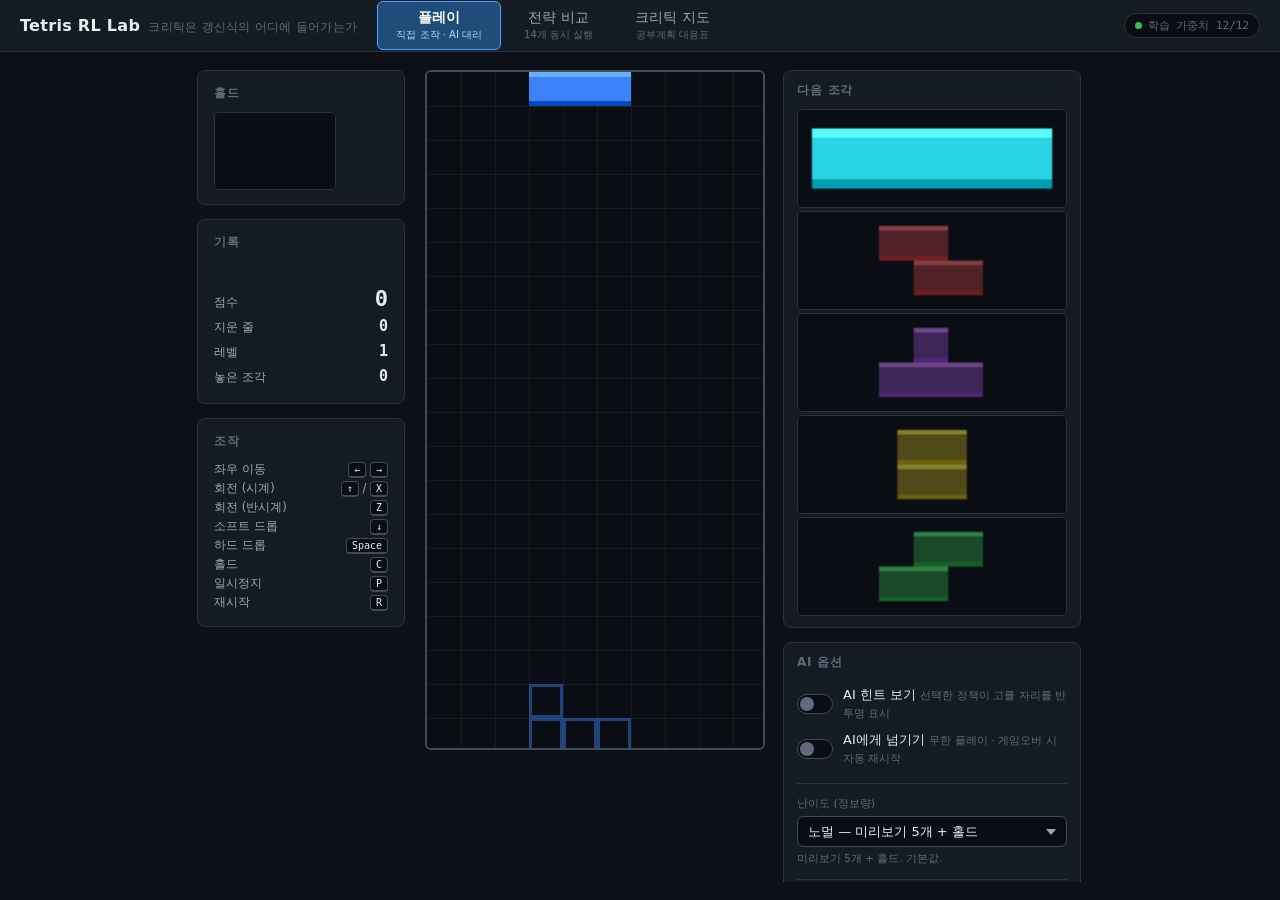
==== web/standalone.html @ 39167d0e "Tetris as an RL testbed: engine, 14 policies, browser arena, and the record The finding this repo ex" ====
<!DOCTYPE html>
<html lang="ko">
<head>
<meta charset="utf-8">
<title>테트리스 강화학습 실험대</title>
<!-- GENERATED by web/gen_standalone.py -- do not edit by hand.
     Single-file build: no fetch, no import, no CDN, no external font or image.
     Regenerate with:  python3 web/gen_standalone.py
     The ES modules in web/ remain the source of truth. -->
<style>
/* ============================================================
   Tetris RL Lab — stylesheet
   Dark theme. Target viewport 1920x1080, no page scroll.
   No external fonts, no CDN. System font stack only.
   ============================================================ */

:root {
  /* --- surfaces --- */
  --bg:          #0d1117;
  --bg-panel:    #151b23;
  --bg-panel-2:  #1c242e;
  --bg-inset:    #0a0e14;
  --border:      #2a3440;
  --border-hi:   #3d4c5c;

  /* --- text --- */
  --fg:          #e6edf3;
  --fg-dim:      #9aa8b8;
  --fg-faint:    #5d6b7c;

  /* --- accents --- */
  --accent:      #4da3ff;
  --accent-dim:  #1f4d7a;
  --good:        #3fb950;
  --warn:        #d29922;
  --bad:         #f85149;

  /* --- tetromino colors (standard convention) --- */
  --p-I: #2ad4e6;   /* cyan   */
  --p-O: #f2d024;   /* yellow */
  --p-T: #b45cf0;   /* purple */
  --p-S: #3fd15b;   /* green  */
  --p-Z: #f0524f;   /* red    */
  --p-J: #3b82f6;   /* blue   */
  --p-L: #f5921e;   /* orange */

  --mono: ui-monospace, "DejaVu Sans Mono", "Consolas", monospace;
  --sans: system-ui, -apple-system, "Segoe UI", "Noto Sans KR", sans-serif;
}

* { box-sizing: border-box; }

html, body {
  margin: 0;
  padding: 0;
  height: 100%;
  overflow: hidden;
  background: var(--bg);
  color: var(--fg);
  font-family: var(--sans);
  font-size: 14px;
  -webkit-font-smoothing: antialiased;
}

/* ============================================================
   App shell
   ============================================================ */

#app {
  display: flex;
  flex-direction: column;
  height: 100vh;
}

/* --- top bar --------------------------------------------- */

#topbar {
  display: flex;
  align-items: center;
  gap: 20px;
  padding: 0 20px;
  height: 52px;
  flex: 0 0 52px;
  background: var(--bg-panel);
  border-bottom: 1px solid var(--border);
}

#brand {
  font-weight: 700;
  font-size: 16px;
  letter-spacing: .3px;
  white-space: nowrap;
}
#brand .sub {
  font-weight: 400;
  font-size: 12px;
  color: var(--fg-faint);
  margin-left: 8px;
}

#tabs { display: flex; gap: 4px; }

.tab {
  appearance: none;
  border: 1px solid transparent;
  background: transparent;
  color: var(--fg-dim);
  font-family: inherit;
  font-size: 14px;
  padding: 7px 18px;
  border-radius: 6px;
  cursor: pointer;
  transition: background .12s, color .12s;
}
.tab:hover { background: var(--bg-panel-2); color: var(--fg); }
.tab.active {
  background: var(--accent-dim);
  border-color: var(--accent);
  color: #fff;
  font-weight: 600;
}
.tab .tab-hint {
  display: block;
  font-size: 10px;
  font-weight: 400;
  color: var(--fg-faint);
  margin-top: 1px;
}
.tab.active .tab-hint { color: #b9d7f5; }

#topbar-right {
  margin-left: auto;
  display: flex;
  align-items: center;
  gap: 14px;
  font-size: 12px;
  color: var(--fg-faint);
}

/* status pill for weight loading */
#weights-status {
  display: inline-flex;
  align-items: center;
  gap: 6px;
  padding: 4px 10px;
  border-radius: 20px;
  border: 1px solid var(--border);
  background: var(--bg-inset);
  font-family: var(--mono);
  font-size: 11px;
}
#weights-status .dot {
  width: 7px; height: 7px; border-radius: 50%;
  background: var(--fg-faint);
}
#weights-status.ok   .dot { background: var(--good); }
#weights-status.part .dot { background: var(--warn); }
#weights-status.none .dot { background: var(--bad); }

/* --- screens --------------------------------------------- */

#screens { flex: 1 1 auto; position: relative; overflow: hidden; }

.screen {
  position: absolute;
  inset: 0;
  display: none;
  overflow: hidden;
}
.screen.active { display: flex; }

/* ============================================================
   Generic building blocks
   ============================================================ */

.panel {
  background: var(--bg-panel);
  border: 1px solid var(--border);
  border-radius: 8px;
  padding: 14px 16px;
}

.panel h3 {
  margin: 0 0 10px;
  font-size: 12px;
  font-weight: 700;
  letter-spacing: .8px;
  text-transform: uppercase;
  color: var(--fg-faint);
}

.hr { height: 1px; background: var(--border); margin: 12px 0; }

/* stat rows */
.stat-row {
  display: flex;
  justify-content: space-between;
  align-items: baseline;
  padding: 3px 0;
}
.stat-row .k { color: var(--fg-dim); font-size: 12px; }
.stat-row .v { font-family: var(--mono); font-size: 15px; font-weight: 600; }
.stat-row .v.big { font-size: 22px; }

/* toggle switch */
.toggle {
  display: flex;
  align-items: center;
  gap: 10px;
  padding: 7px 0;
  cursor: pointer;
  user-select: none;
}
.toggle input { display: none; }
.toggle .track {
  flex: 0 0 auto;
  width: 36px; height: 20px;
  border-radius: 10px;
  background: var(--bg-inset);
  border: 1px solid var(--border-hi);
  position: relative;
  transition: background .15s, border-color .15s;
}
.toggle .track::after {
  content: "";
  position: absolute;
  top: 2px; left: 2px;
  width: 14px; height: 14px;
  border-radius: 50%;
  background: var(--fg-faint);
  transition: transform .15s, background .15s;
}
.toggle input:checked + .track {
  background: var(--accent-dim);
  border-color: var(--accent);
}
.toggle input:checked + .track::after {
  transform: translateX(16px);
  background: var(--accent);
}
.toggle .label { font-size: 13px; }
.toggle .desc { font-size: 11px; color: var(--fg-faint); margin-top: 1px; }

/* buttons */
.btn {
  appearance: none;
  font-family: inherit;
  font-size: 13px;
  padding: 7px 14px;
  border-radius: 6px;
  border: 1px solid var(--border-hi);
  background: var(--bg-panel-2);
  color: var(--fg);
  cursor: pointer;
  transition: background .12s, border-color .12s;
}
.btn:hover { background: var(--border); border-color: var(--fg-faint); }
.btn.primary {
  background: var(--accent-dim);
  border-color: var(--accent);
  color: #fff;
  font-weight: 600;
}
.btn.primary:hover { background: #2a6199; }
.btn:disabled { opacity: .4; cursor: not-allowed; }

/* select */
select.sel {
  appearance: none;
  font-family: inherit;
  font-size: 13px;
  padding: 7px 28px 7px 10px;
  width: 100%;
  border-radius: 6px;
  border: 1px solid var(--border-hi);
  background: var(--bg-inset) url("data:image/svg+xml;utf8,<svg xmlns='http://www.w3.org/2000/svg' width='10' height='6'><path d='M0 0l5 6 5-6z' fill='%239aa8b8'/></svg>") no-repeat right 10px center;
  color: var(--fg);
  cursor: pointer;
}

/* range slider */
input[type=range] {
  appearance: none;
  width: 100%;
  height: 4px;
  border-radius: 2px;
  background: var(--border);
  outline: none;
  cursor: pointer;
}
input[type=range]::-webkit-slider-thumb {
  appearance: none;
  width: 14px; height: 14px;
  border-radius: 50%;
  background: var(--accent);
  cursor: pointer;
}
input[type=range]::-moz-range-thumb {
  width: 14px; height: 14px;
  border: none;
  border-radius: 50%;
  background: var(--accent);
  cursor: pointer;
}

/* small monospace tag */
.tag {
  display: inline-block;
  font-family: var(--mono);
  font-size: 10px;
  padding: 2px 6px;
  border-radius: 4px;
  background: var(--bg-inset);
  border: 1px solid var(--border);
  color: var(--fg-dim);
}
.tag.good { color: var(--good); border-color: #1c4a26; }
.tag.warn { color: var(--warn); border-color: #4a3b12; }
.tag.bad  { color: var(--bad);  border-color: #5c2320; }

/* ============================================================
   ① PLAY screen
   ============================================================ */

#screen-play {
  gap: 18px;
  padding: 18px;
  justify-content: center;
  align-items: flex-start;
}

/* left column: hold + study note */
#play-left  { width: 210px; flex: 0 0 210px; display: flex; flex-direction: column; gap: 14px; }
/* center: the board */
#play-center{ flex: 0 0 auto; display: flex; flex-direction: column; align-items: center; gap: 10px; }
/* right column: next + controls */
#play-right { width: 300px; flex: 0 0 300px; display: flex; flex-direction: column; gap: 14px; }

#play-board-wrap {
  position: relative;
  border: 2px solid var(--border-hi);
  border-radius: 6px;
  background: var(--bg-inset);
  overflow: hidden;
}
#play-board { display: block; }

/* overlay for pause / game over */
#play-overlay {
  position: absolute;
  inset: 0;
  display: none;
  flex-direction: column;
  align-items: center;
  justify-content: center;
  gap: 8px;
  background: rgba(10, 14, 20, .82);
  backdrop-filter: blur(2px);
  text-align: center;
}
#play-overlay.show { display: flex; }
#play-overlay .big { font-size: 26px; font-weight: 700; }
#play-overlay .small { font-size: 13px; color: var(--fg-dim); }

/* AI driving banner */
#ai-banner {
  display: none;
  align-items: center;
  gap: 8px;
  padding: 6px 12px;
  border-radius: 6px;
  background: var(--accent-dim);
  border: 1px solid var(--accent);
  font-size: 12px;
  font-weight: 600;
}
#ai-banner.show { display: flex; }
#ai-banner .pulse {
  width: 7px; height: 7px; border-radius: 50%;
  background: #7fc4ff;
  animation: pulse 1.1s ease-in-out infinite;
}
@keyframes pulse { 0%,100%{opacity:.25} 50%{opacity:1} }

/* mini canvases for hold / next */
.mini-canvas {
  display: block;
  background: var(--bg-inset);
  border: 1px solid var(--border);
  border-radius: 5px;
}

#next-list { display: flex; flex-direction: column; gap: 5px; }

/* key help table */
#key-help { font-size: 12px; }
#key-help .row {
  display: flex;
  justify-content: space-between;
  padding: 3px 0;
  color: var(--fg-dim);
}
kbd {
  font-family: var(--mono);
  font-size: 11px;
  padding: 2px 6px;
  border-radius: 4px;
  background: var(--bg-inset);
  border: 1px solid var(--border-hi);
  border-bottom-width: 2px;
  color: var(--fg);
}

/* ============================================================
   ② ARENA screen
   ============================================================ */

#screen-arena { flex-direction: column; padding: 14px 18px; gap: 12px; }

#arena-controls {
  display: flex;
  align-items: center;
  gap: 18px;
  flex: 0 0 auto;
  padding: 10px 16px;
  background: var(--bg-panel);
  border: 1px solid var(--border);
  border-radius: 8px;
}
#arena-controls .grp {
  display: flex;
  align-items: center;
  gap: 9px;
}
#arena-controls .grp .glabel {
  font-size: 11px;
  color: var(--fg-faint);
  text-transform: uppercase;
  letter-spacing: .5px;
  white-space: nowrap;
}
#arena-speed { width: 190px; }
#arena-speed-val {
  font-family: var(--mono);
  font-size: 12px;
  min-width: 82px;
  color: var(--accent);
}

#arena-body { flex: 1 1 auto; display: flex; gap: 14px; min-height: 0; }

#arena-grid {
  flex: 1 1 auto;
  display: grid;
  grid-template-columns: repeat(4, 1fr);
  grid-template-rows: repeat(2, 1fr);
  gap: 10px;
  min-height: 0;
}

.arena-cell {
  background: var(--bg-panel);
  border: 1px solid var(--border);
  border-radius: 8px;
  padding: 8px;
  display: flex;
  flex-direction: column;
  gap: 6px;
  min-height: 0;
  overflow: hidden;
  transition: border-color .15s;
}
.arena-cell.leader { border-color: var(--accent); }
.arena-cell.dead   { opacity: .55; }

.arena-cell .head {
  display: flex;
  align-items: baseline;
  gap: 6px;
  flex: 0 0 auto;
}
.arena-cell .head .nm {
  font-size: 12px;
  font-weight: 700;
  white-space: nowrap;
  overflow: hidden;
  text-overflow: ellipsis;
}
.arena-cell .head .critic {
  font-size: 10px;
  color: var(--fg-faint);
  margin-left: auto;
  white-space: nowrap;
}

.arena-cell .canvas-wrap {
  flex: 1 1 auto;
  display: flex;
  justify-content: center;
  align-items: center;
  min-height: 0;
}
.arena-cell canvas {
  background: var(--bg-inset);
  border: 1px solid var(--border);
  border-radius: 4px;
  max-height: 100%;
}

.arena-cell .foot {
  flex: 0 0 auto;
  display: flex;
  justify-content: space-between;
  font-family: var(--mono);
  font-size: 11px;
  color: var(--fg-dim);
}
.arena-cell .foot b { color: var(--fg); font-weight: 700; }

/* leaderboard */
#arena-board {
  width: 268px;
  flex: 0 0 268px;
  display: flex;
  flex-direction: column;
  overflow: hidden;
}
#lb-list { display: flex; flex-direction: column; gap: 3px; overflow-y: auto; }
.lb-row {
  display: flex;
  align-items: center;
  gap: 8px;
  padding: 6px 8px;
  border-radius: 5px;
  background: var(--bg-inset);
  font-size: 12px;
}
.lb-row .rk {
  font-family: var(--mono);
  font-size: 11px;
  color: var(--fg-faint);
  width: 16px;
}
.lb-row .sw { width: 8px; height: 8px; border-radius: 2px; flex: 0 0 auto; }
.lb-row .nm { flex: 1 1 auto; overflow: hidden; text-overflow: ellipsis; white-space: nowrap; }
.lb-row .sc { font-family: var(--mono); font-weight: 700; }
.lb-row.top { background: var(--accent-dim); }

/* ============================================================
   ③ LEARN screen
   ============================================================ */

#screen-learn { padding: 18px 24px; gap: 22px; overflow: hidden; }

#learn-axis {
  width: 430px;
  flex: 0 0 430px;
  display: flex;
  flex-direction: column;
  gap: 0;
  overflow-y: auto;
}

#learn-axis h2 {
  margin: 0 0 4px;
  font-size: 17px;
}
#learn-axis .axis-sub {
  font-size: 12px;
  color: var(--fg-dim);
  margin-bottom: 14px;
  line-height: 1.5;
}

.axis-item {
  display: flex;
  gap: 12px;
  padding: 10px 12px;
  border-radius: 7px;
  border: 1px solid transparent;
  cursor: pointer;
  transition: background .12s, border-color .12s;
}
.axis-item:hover { background: var(--bg-panel); }
.axis-item.selected {
  background: var(--bg-panel);
  border-color: var(--accent);
}
.axis-item.excluded {
  cursor: default;
  opacity: .42;
}
.axis-item.excluded:hover { background: transparent; }

.axis-item .num {
  flex: 0 0 26px;
  height: 26px;
  border-radius: 50%;
  display: flex;
  align-items: center;
  justify-content: center;
  font-family: var(--mono);
  font-size: 12px;
  font-weight: 700;
  background: var(--bg-panel-2);
  border: 1px solid var(--border-hi);
  color: var(--fg-dim);
}
.axis-item.selected .num {
  background: var(--accent-dim);
  border-color: var(--accent);
  color: #fff;
}
.axis-item .body { flex: 1 1 auto; min-width: 0; }
.axis-item .nm { font-size: 14px; font-weight: 600; }
.axis-item .role { font-size: 11.5px; color: var(--fg-dim); margin-top: 2px; line-height: 1.45; }
.axis-item .why-out {
  font-size: 11.5px;
  color: var(--bad);
  margin-top: 3px;
  line-height: 1.45;
}

/* the vertical connector line between axis items */
.axis-line {
  width: 2px;
  height: 8px;
  background: var(--border);
  margin-left: 24px;
}

#learn-detail {
  flex: 1 1 auto;
  display: flex;
  flex-direction: column;
  gap: 14px;
  overflow-y: auto;
  min-width: 0;
}

#learn-detail h2 { margin: 0; font-size: 21px; }
#learn-detail .lead { font-size: 13.5px; color: var(--fg-dim); line-height: 1.65; }

.formula {
  font-family: var(--mono);
  font-size: 15px;
  line-height: 1.9;
  padding: 14px 16px;
  background: var(--bg-inset);
  border: 1px solid var(--border);
  border-left: 3px solid var(--accent);
  border-radius: 6px;
  overflow-x: auto;
  white-space: pre;
}

#learn-detail .prose { font-size: 13.5px; line-height: 1.75; color: var(--fg); }
#learn-detail .prose p { margin: 0 0 9px; }

#learn-solo {
  display: flex;
  align-items: center;
  gap: 12px;
  padding: 12px 16px;
  background: var(--bg-panel);
  border: 1px solid var(--border);
  border-radius: 8px;
}
#learn-solo .txt { flex: 1 1 auto; font-size: 12.5px; color: var(--fg-dim); }

/* honest reporting of eval results */
.eval-box {
  font-size: 12.5px;
  padding: 10px 14px;
  border-radius: 6px;
  background: var(--bg-inset);
  border: 1px solid var(--border);
}
.eval-box .hd {
  font-size: 11px;
  text-transform: uppercase;
  letter-spacing: .6px;
  color: var(--fg-faint);
  margin-bottom: 5px;
}

/* ============================================================
   Utility
   ============================================================ */
.muted { color: var(--fg-faint); }
.nowrap { white-space: nowrap; }
.grow { flex: 1 1 auto; }
.scroll-y { overflow-y: auto; }

::-webkit-scrollbar { width: 9px; height: 9px; }
::-webkit-scrollbar-track { background: transparent; }
::-webkit-scrollbar-thumb { background: var(--border); border-radius: 5px; }
::-webkit-scrollbar-thumb:hover { background: var(--border-hi); }

/* ============================================================
   Additions: untrained panels, detail head, sparkline, flags
   ============================================================ */

/* a strategy with no weight file is shown but never run */
.arena-cell.untrained { opacity: .72; }
.arena-cell .canvas-wrap { position: relative; }
.untrained-veil {
  position: absolute;
  inset: 0;
  display: flex;
  align-items: center;
  justify-content: center;
  background: rgba(10, 14, 20, .74);
  border-radius: 4px;
  pointer-events: none;
}
.untrained-veil span {
  font-size: 11px;
  font-weight: 700;
  letter-spacing: .5px;
  color: var(--warn);
  border: 1px solid #4a3b12;
  background: var(--bg-inset);
  padding: 3px 9px;
  border-radius: 20px;
  white-space: nowrap;
}

.lb-row.off { opacity: .5; }
.lb-row.off .sc { font-size: 10px; color: var(--warn); font-weight: 400; }

/* LEARN detail */
.detail-head { display: flex; align-items: center; gap: 10px; }
.detail-head h2 { margin: 0; }

.flag-row { display: flex; gap: 6px; }

.spark-cap {
  font-family: var(--mono);
  font-size: 10.5px;
  color: var(--fg-faint);
  margin-top: 3px;
}

#learn-detail .panel svg {
  display: block;
  background: var(--bg-inset);
  border: 1px solid var(--border);
  border-radius: 5px;
}


/* leaderboard metric tabs */
#lb-metric-tabs { display: flex; gap: 3px; margin-bottom: 8px; }
#lb-metric-tabs .mt {
  flex: 1 1 auto;
  appearance: none;
  font-family: inherit;
  font-size: 10.5px;
  padding: 5px 4px;
  border-radius: 5px;
  border: 1px solid var(--border);
  background: var(--bg-inset);
  color: var(--fg-dim);
  cursor: pointer;
  white-space: nowrap;
}
#lb-metric-tabs .mt:hover { color: var(--fg); border-color: var(--border-hi); }
#lb-metric-tabs .mt.active {
  background: var(--accent-dim);
  border-color: var(--accent);
  color: #fff;
  font-weight: 600;
}

.lb-note {
  font-size: 10.5px;
  line-height: 1.5;
  color: var(--fg-faint);
  padding: 6px 4px 0;
}
.lb-row .rk { min-width: 16px; }

/* B2B / combo tags on PLAY */
#combo-row { display: flex; gap: 5px; min-height: 18px; margin-bottom: 4px; }

/* eval comparison table on LEARN */
.eval-table { width: 100%; border-collapse: collapse; font-size: 12px; }
.eval-table th, .eval-table td { padding: 5px 7px; text-align: right; border-bottom: 1px solid var(--border); }
.eval-table th:first-child, .eval-table td:first-child { text-align: left; }
.eval-table th { color: var(--fg-faint); font-weight: 600; font-size: 10.5px; text-transform: uppercase; }
.eval-table tr.here { background: var(--accent-dim); }
.eval-table tr.survivor td { color: var(--good); }
.eval-table .bar { display: inline-block; height: 7px; border-radius: 2px; background: var(--accent); vertical-align: middle; }

/* ============================================================
   LEARN detail is a flex column, so its children shrink by
   default and a multi-line formula collapses to one line height
   with the glyphs clipped top and bottom. Every child must keep
   its natural height and let the COLUMN scroll instead.
   ============================================================ */
#learn-detail > * { flex: 0 0 auto; }

.formula {
  /* height follows the content; no vertical scrollbar inside the
     box, since a clipped formula is unreadable either way */
  overflow-y: visible;
  overflow-x: auto;
  min-height: 0;
  padding: 16px 18px;
  line-height: 2.0;
}

/* rl's original wording, shown verbatim beneath the Korean text
   while a Korean version is pending. Labelled so it is obviously
   a quotation, not UI copy. */
.critic-original {
  margin-top: 10px;
  padding: 9px 12px;
  border-left: 2px solid var(--border-hi);
  background: var(--bg-inset);
  border-radius: 4px;
  font-size: 12px;
  line-height: 1.6;
  color: var(--fg-dim);
}
.critic-original .src {
  display: block;
  font-size: 10px;
  text-transform: uppercase;
  letter-spacing: .5px;
  color: var(--fg-faint);
  margin-bottom: 3px;
}

/* the arena's run control should read at a glance */
#ar-toggle { min-width: 96px; font-size: 14px; padding: 9px 18px; }
#ar-toggle.primary { box-shadow: 0 0 0 3px rgba(77,163,255,.15); }

.lb-row .rk sup.tie { color: var(--accent); font-weight: 700; margin-left: 1px; }

/* ============================================================
   PLAY column fit at 1920x1080.
   The right column overran the fold by ~313px and pushed the key
   help entirely offscreen, while the left column sat half empty.
   The key help now lives on the left; both columns also scroll
   internally so a shorter viewport degrades instead of clipping.
   ============================================================ */
#play-left, #play-right { overflow-y: auto; max-height: 100%; }
#play-left  { padding-right: 2px; }
#play-right { padding-right: 2px; }

/* compact key help now that it shares the left column */
#key-help .row { padding: 2px 0; font-size: 11.5px; }
#key-help kbd { font-size: 10px; padding: 1px 5px; }

/* trim the right column so the AI panel clears the fold at 1080 */
#next-list { gap: 3px; }
#play-right .panel { padding: 11px 13px; }
#play-right .toggle { padding: 5px 0; }

.eval-warn {
  font-size: 11.5px;
  line-height: 1.6;
  color: var(--warn);
  background: var(--bg-inset);
  border: 1px solid #4a3b12;
  border-radius: 5px;
  padding: 8px 11px;
  margin-bottom: 9px;
}
.eval-table .heavy { color: var(--warn); font-size: 10px; font-family: var(--mono); }

/* an observation that contradicts the general claim above it —
   deliberately styled as a caution, not a footnote */
.obs-caveat {
  font-size: 12.5px;
  line-height: 1.75;
  padding: 12px 14px;
  border-radius: 6px;
  background: var(--bg-inset);
  border: 1px solid #4a3b12;
  border-left: 3px solid var(--warn);
  color: var(--fg);
}
.obs-caveat code {
  font-family: var(--mono);
  font-size: 11.5px;
  background: rgba(0,0,0,.35);
  padding: 1px 5px;
  border-radius: 3px;
}

</style>
</head>
<body>

<div id="app">

  <!-- ================= TOP BAR ================= -->
  <div id="topbar">
    <div id="brand">Tetris RL Lab<span class="sub">크리틱은 갱신식의 어디에 들어가는가</span></div>

    <div id="tabs">
      <button class="tab active" data-screen="play">플레이<span class="tab-hint">직접 조작 · AI 대리</span></button>
      <button class="tab" data-screen="arena">전략 비교<span class="tab-hint">8개 동시 실행</span></button>
      <button class="tab" data-screen="learn">크리틱 지도<span class="tab-hint">공부계획 대응표</span></button>
    </div>

    <div id="topbar-right">
      <span id="weights-status" class="none"><span class="dot"></span><span class="txt">가중치 확인 중</span></span>
      <span id="load-warning" class="tag warn" style="display:none"></span>
    </div>
  </div>

  <!-- ================= SCREENS ================= -->
  <div id="screens">

    <!-- ---------- ① PLAY ---------- -->
    <div class="screen active" id="screen-play">

      <div id="play-left">
        <div class="panel" id="hold-panel">
          <h3>홀드</h3>
          <canvas id="hold-canvas" class="mini-canvas" width="120" height="76"></canvas>
        </div>

        <div class="panel">
          <h3>기록</h3>
          <div id="combo-row"><span id="b2b-tag" class="tag good" style="display:none">B2B</span><span id="combo-tag" class="tag warn" style="display:none"></span></div>
          <div class="stat-row"><span class="k">점수</span><span class="v big" id="st-score">0</span></div>
          <div class="stat-row"><span class="k">지운 줄</span><span class="v" id="st-lines">0</span></div>
          <div class="stat-row"><span class="k">레벨</span><span class="v" id="st-level">1</span></div>
          <div class="stat-row"><span class="k">놓은 조각</span><span class="v" id="st-pieces">0</span></div>
        </div>

        <div class="panel" id="ai-stats-panel" style="display:none">
          <h3>AI 누적 통계</h3>
          <div class="stat-row"><span class="k">게임 수</span><span class="v" id="ai-games">0</span></div>
          <div class="stat-row"><span class="k">최고 줄 수</span><span class="v" id="ai-best">0</span></div>
          <div class="stat-row"><span class="k">평균 줄 수</span><span class="v" id="ai-mean">0</span></div>
          <div class="stat-row"><span class="k">초당 조각</span><span class="v" id="ai-pps">0</span></div>
        </div>

        <div class="panel" id="key-help">
          <h3>조작</h3>
          <div class="row"><span>좌우 이동</span><span><kbd>←</kbd> <kbd>→</kbd></span></div>
          <div class="row"><span>회전 (시계)</span><span><kbd>↑</kbd> / <kbd>X</kbd></span></div>
          <div class="row"><span>회전 (반시계)</span><span><kbd>Z</kbd></span></div>
          <div class="row"><span>소프트 드롭</span><span><kbd>↓</kbd></span></div>
          <div class="row"><span>하드 드롭</span><span><kbd>Space</kbd></span></div>
          <div class="row"><span>홀드</span><span><kbd>C</kbd></span></div>
          <div class="row"><span>일시정지</span><span><kbd>P</kbd></span></div>
          <div class="row"><span>재시작</span><span><kbd>R</kbd></span></div>
        </div>
      </div>

      <div id="play-center">
        <div id="ai-banner"><span class="pulse"></span><span id="ai-banner-txt">AI 자동 플레이 중</span></div>
        <div id="difficulty-badge" class="tag warn" style="display:none"></div>
        <div id="play-board-wrap">
          <canvas id="play-board" width="320" height="640"></canvas>
          <div id="play-overlay">
            <div class="big" id="ov-title">일시정지</div>
            <div class="small" id="ov-sub">P 키로 계속</div>
          </div>
        </div>
      </div>

      <div id="play-right">
        <div class="panel">
          <h3>다음 조각</h3>
          <div id="next-list"></div>
          <div id="next-empty" style="display:none;font-size:11px;color:var(--warn);padding:10px 2px;line-height:1.5">미리보기 없음 — 익스트림 모드<br><span class="muted">1수 탐색은 이 모드에서 0수 탐색이 된다.</span></div>
        </div>

        <div class="panel">
          <h3>AI 옵션</h3>

          <label class="toggle">
            <input type="checkbox" id="opt-hint"><span class="track"></span>
            <span><span class="label">AI 힌트 보기</span>
              <span class="desc">선택한 정책이 고를 자리를 반투명 표시</span></span>
          </label>

          <label class="toggle">
            <input type="checkbox" id="opt-autoplay"><span class="track"></span>
            <span><span class="label">AI에게 넘기기</span>
              <span class="desc">무한 플레이 · 게임오버 시 자동 재시작</span></span>
          </label>

          <div class="hr"></div>
          <div style="font-size:11px;color:var(--fg-faint);margin-bottom:5px">난이도 (정보량)</div>
          <select class="sel" id="opt-difficulty"></select>
          <div id="difficulty-note" style="font-size:10.5px;color:var(--fg-faint);margin-top:4px;line-height:1.5"></div>

          <div class="hr"></div>
          <div style="font-size:11px;color:var(--fg-faint);margin-bottom:5px">에이전트</div>
          <select class="sel" id="opt-agent"></select>

          <div style="margin-top:12px">
            <div style="display:flex;justify-content:space-between;font-size:11px;color:var(--fg-faint)">
              <span>AI 속도</span><span id="ai-speed-val">보통</span>
            </div>
            <input type="range" id="ai-speed" min="0" max="4" step="1" value="2">
          </div>
        </div>

      </div>
    </div>

    <!-- ---------- ② ARENA ---------- -->
    <div class="screen" id="screen-arena">

      <div id="arena-controls">
        <div class="grp">
          <button class="btn primary" id="ar-toggle">시작</button>
          <button class="btn" id="ar-reset">초기화</button>
        </div>

        <div class="grp">
          <span class="glabel">실험</span>
          <select class="sel" id="ar-experiment" style="width:190px">
            <option value="all8">8전략 비교</option>
            <option value="difficulty">난이도 3단계 비교</option>
          </select>
          <select class="sel" id="ar-diff-strat" style="width:170px;display:none"></select>
        </div>

        <div class="grp grow">
          <span class="glabel">속도</span>
          <input type="range" id="arena-speed" min="0" max="5" step="1" value="2">
          <span id="arena-speed-val">보통</span>
        </div>

        <div class="grp">
          <label class="toggle" style="padding:0">
            <input type="checkbox" id="ar-same-seed" checked><span class="track"></span>
            <span class="label">전 패널 동일 시드</span>
          </label>
        </div>

        <div class="grp">
          <span class="glabel">시드</span>
          <input type="number" id="ar-seed" value="12345"
                 style="width:92px;padding:6px 8px;border-radius:6px;border:1px solid var(--border-hi);background:var(--bg-inset);color:var(--fg);font-family:var(--mono);font-size:12px">
        </div>

        <div class="grp">
          <label class="toggle" style="padding:0">
            <input type="checkbox" id="ar-autorestart" checked><span class="track"></span>
            <span class="label">게임오버 시 재시작</span>
          </label>
        </div>

        <div class="grp">
          <label class="toggle" style="padding:0" title="정책 기반(REINFORCE·기준선·A2C)은 argmax 로 평가된 값이 rl 보고 수치다. 끄면 softmax 로 샘플링한다.">
            <input type="checkbox" id="ar-greedy" checked><span class="track"></span>
            <span class="label">정책은 탐욕 선택</span>
          </label>
        </div>
      </div>

      <div id="arena-body">
        <div id="arena-grid"></div>

        <div class="panel" id="arena-board">
          <h3>리더보드</h3>
          <div id="lb-metric-tabs">
            <button class="mt active" data-metric="lines">지운 줄</button>
            <button class="mt" data-metric="score">점수/조각</button>
            <button class="mt" data-metric="tetris">테트리스 비율</button>
          </div>
          <div id="lb-list"></div>
          <div class="hr"></div>
          <div class="stat-row"><span class="k">총 경과</span><span class="v" id="ar-elapsed">0.0초</span></div>
          <div class="stat-row"><span class="k">총 조각</span><span class="v" id="ar-total-pieces">0</span></div>
          <div class="stat-row"><span class="k">렌더 FPS</span><span class="v" id="ar-fps">0</span></div>
          <div class="hr"></div>
          <div style="font-size:11px;line-height:1.6;color:var(--fg-faint)">
            동일 시드를 켜면 8개 패널이 <b>같은 조각 순서</b>를 받는다.
            성적 차이는 오직 정책의 선택 차이에서 나온다.
            <br><br>
            줄 수로는 델라체리·CEM·1수 탐색이 갈리지 않는다 (셋 다 안 죽는다).
            <b>점수/조각</b>과 <b>테트리스 비율</b>이 그 셋을 가르는 축이다.
          </div>
        </div>
      </div>
    </div>

    <!-- ---------- ③ LEARN ---------- -->
    <div class="screen" id="screen-learn">
      <div id="learn-axis">
        <h2>크리틱이 갱신식의 어디에 들어가는가</h2>
        <div class="axis-sub">
          아래 세로축은 <b>RL 공부계획</b>의 진행 순서다. 위에서 아래로 갈수록 크리틱이 갱신식에 더 깊이 들어간다.
          항목을 누르면 그 전략의 갱신식과 크리틱의 역할이 오른쪽에 나오고, 전략 비교 화면에서 단독으로 실행할 수 있다.
        </div>
        <div id="axis-list"></div>
      </div>

      <div id="learn-detail"></div>
    </div>

  </div><!-- /#screens -->
</div><!-- /#app -->

<!-- ES modules: the app is served over HTTP (see PROJECT.md "배포 방식"),
     so import/export is fine and no global-namespace workaround is needed.
     ui.js pulls in engine.js, policies.js and arena.js. -->

<script>
// Generated by rl/artifacts.py -- do not edit.
// Lets index.html run from file:// where fetch() is blocked by CORS.
window.TETRIS_WEIGHTS = {"cem_linear": {"name": "cem_linear", "kind": "linear", "features": ["landing_height", "eroded_piece_cells", "row_transitions", "column_transitions", "holes", "cumulative_wells", "aggregate_height", "bumpiness"], "weights": [-0.33640502806921185, -0.3639994228772844, -0.15623128580926599, -0.8099568826594415, -0.0646780821933724, -0.1806927790300344, -0.13283543019676275, -0.1393532366914061], "meta": {"trained_at": "2026-08-07T09:49:22+00:00", "algorithm": "cross-entropy method (no critic, no gradient)", "episodes": 45, "history": [{"generation": 0, "piece_cap": 200, "seeds": [80436, 26697, 54393, 22731, 12076, 23738, 44991, 68169], "mean_lines_over_candidates": 8.703125, "elite_mean_lines": 52.5625, "best_candidate_lines": 77.375, "sigma_norm": 3.2759225171454194, "elapsed_s": 0.9}, {"generation": 1, "piece_cap": 200, "seeds": [6597, 19433, 24523, 62722, 57297, 91273, 71613, 8577], "mean_lines_over_candidates": 9.587890625, "elite_mean_lines": 52.2, "best_candidate_lines": 78.0, "sigma_norm": 2.5981563756352557, "elapsed_s": 1.8}, {"generation": 2, "piece_cap": 200, "seeds": [89941, 13906, 61753, 90598, 23699, 5435, 52059, 80865], "mean_lines_over_candidates": 10.31640625, "elite_mean_lines": 56.4, "best_candidate_lines": 77.625, "sigma_norm": 2.7136622775122494, "elapsed_s": 2.8}, {"generation": 3, "piece_cap": 200, "seeds": [8077, 42986, 39462, 61779, 28430, 61992, 5842, 14785], "mean_lines_over_candidates": 16.158203125, "elite_mean_lines": 68.675, "best_candidate_lines": 76.625, "sigma_norm": 2.427101356099204, "elapsed_s": 3.8}, {"generation": 4, "piece_cap": 200, "seeds": [47648, 28310, 52629, 18101, 65523, 36982, 15613, 97170], "mean_lines_over_candidates": 12.4765625, "elite_mean_lines": 58.925, "best_candidate_lines": 76.875, "sigma_norm": 3.2011352409215843, "elapsed_s": 4.8}, {"generation": 5, "piece_cap": 200, "seeds": [66185, 61690, 26254, 47890, 71343, 59997, 63115, 66686], "mean_lines_over_candidates": 15.951171875, "elite_mean_lines": 72.275, "best_candidate_lines": 77.75, "sigma_norm": 2.7096756993443476, "elapsed_s": 5.8}, {"generation": 6, "piece_cap": 200, "seeds": [56092, 10371, 62007, 24661, 24529, 52289, 368, 15643], "mean_lines_over_candidates": 16.759765625, "elite_mean_lines": 73.6625, "best_candidate_lines": 77.625, "sigma_norm": 2.857124045940623, "elapsed_s": 6.8}, {"generation": 7, "piece_cap": 200, "seeds": [98964, 16984, 26463, 99729, 84348, 78909, 91338, 16592], "mean_lines_over_candidates": 15.9453125, "elite_mean_lines": 72.6, "best_candidate_lines": 77.625, "sigma_norm": 2.855661743694819, "elapsed_s": 7.9}, {"generation": 8, "piece_cap": 200, "seeds": [40922, 1327, 37323, 2870, 74048, 10746, 85681, 66620], "mean_lines_over_candidates": 14.416015625, "elite_mean_lines": 65.175, "best_candidate_lines": 77.125, "sigma_norm": 2.5082324255528823, "elapsed_s": 8.9}, {"generation": 9, "piece_cap": 200, "seeds": [79675, 37330, 89799, 58511, 92891, 54829, 40545, 83404], "mean_lines_over_candidates": 14.982421875, "elite_mean_lines": 68.1375, "best_candidate_lines": 78.25, "sigma_norm": 2.6955133976235706, "elapsed_s": 10.0}, {"generation": 10, "piece_cap": 200, "seeds": [45719, 69552, 62392, 64911, 5397, 54464, 87572, 35614], "mean_lines_over_candidates": 17.76953125, "elite_mean_lines": 74.6375, "best_candidate_lines": 77.75, "sigma_norm": 2.4462392906525494, "elapsed_s": 10.9}, {"generation": 11, "piece_cap": 500, "seeds": [364, 4203, 30849, 7657, 23529, 44015, 26258, 78803], "mean_lines_over_candidates": 33.5078125, "elite_mean_lines": 155.5625, "best_candidate_lines": 198.5, "sigma_norm": 2.343672043947132, "elapsed_s": 13.1}, {"generation": 12, "piece_cap": 500, "seeds": [57374, 24212, 59430, 4780, 82582, 34961, 31958, 46045], "mean_lines_over_candidates": 37.974609375, "elite_mean_lines": 163.0375, "best_candidate_lines": 196.25, "sigma_norm": 2.4692247303184884, "elapsed_s": 15.5}, {"generation": 13, "piece_cap": 500, "seeds": [53567, 10731, 41418, 51403, 21039, 42373, 42040, 239], "mean_lines_over_candidates": 43.365234375, "elite_mean_lines": 176.7, "best_candidate_lines": 197.25, "sigma_norm": 2.549780417445407, "elapsed_s": 17.5}, {"generation": 14, "piece_cap": 500, "seeds": [80675, 57031, 24469, 20798, 7829, 96440, 90488, 17832], "mean_lines_over_candidates": 33.142578125, "elite_mean_lines": 167.6, "best_candidate_lines": 197.875, "sigma_norm": 2.5198149882657224, "elapsed_s": 19.8}, {"generation": 15, "piece_cap": 500, "seeds": [52193, 46392, 54686, 26722, 59318, 23330, 94134, 90508], "mean_lines_over_candidates": 45.345703125, "elite_mean_lines": 189.3625, "best_candidate_lines": 197.0, "sigma_norm": 2.392246455925748, "elapsed_s": 22.1}, {"generation": 16, "piece_cap": 500, "seeds": [37158, 929, 39407, 40313, 62479, 3088, 79974, 46593], "mean_lines_over_candidates": 35.82421875, "elite_mean_lines": 177.75, "best_candidate_lines": 198.0, "sigma_norm": 2.690046243540204, "elapsed_s": 24.3}, {"generation": 17, "piece_cap": 500, "seeds": [95701, 36821, 59749, 97184, 50359, 94958, 46320, 1512], "mean_lines_over_candidates": 20.4453125, "elite_mean_lines": 114.875, "best_candidate_lines": 197.875, "sigma_norm": 2.3016060907140354, "elapsed_s": 26.3}, {"generation": 18, "piece_cap": 500, "seeds": [66993, 94350, 36277, 43885, 32623, 77563, 42715, 84215], "mean_lines_over_candidates": 29.517578125, "elite_mean_lines": 152.125, "best_candidate_lines": 197.0, "sigma_norm": 2.4377447864005144, "elapsed_s": 28.3}, {"generation": 19, "piece_cap": 500, "seeds": [57892, 1742, 49890, 9561, 73474, 76631, 50708, 43447], "mean_lines_over_candidates": 29.86328125, "elite_mean_lines": 152.45, "best_candidate_lines": 197.0, "sigma_norm": 2.414518183334386, "elapsed_s": 30.3}, {"generation": 20, "piece_cap": 500, "seeds": [78203, 30025, 42656, 59952, 23241, 53293, 51783, 91052], "mean_lines_over_candidates": 24.060546875, "elite_mean_lines": 131.5375, "best_candidate_lines": 197.75, "sigma_norm": 2.3172728741217807, "elapsed_s": 32.6}, {"generation": 21, "piece_cap": 500, "seeds": [81809, 37554, 26592, 90585, 31144, 49989, 70389, 50425], "mean_lines_over_candidates": 43.9921875, "elite_mean_lines": 187.6, "best_candidate_lines": 197.875, "sigma_norm": 2.4534297770365696, "elapsed_s": 34.8}, {"generation": 22, "piece_cap": 1500, "seeds": [24538, 10329, 26520, 80649, 11049, 64281, 72424, 70066], "mean_lines_over_candidates": 61.12890625, "elite_mean_lines": 366.6, "best_candidate_lines": 597.0, "sigma_norm": 1.867923385008553, "elapsed_s": 39.9}, {"generation": 23, "piece_cap": 1500, "seeds": [33669, 8061, 36804, 97338, 42803, 77699, 79003, 29279], "mean_lines_over_candidates": 132.595703125, "elite_mean_lines": 570.4625, "best_candidate_lines": 597.625, "sigma_norm": 2.248237189029028, "elapsed_s": 45.7}, {"generation": 24, "piece_cap": 1500, "seeds": [78983, 82253, 78519, 55853, 86590, 67028, 55294, 94721], "mean_lines_over_candidates": 49.45703125, "elite_mean_lines": 297.5625, "best_candidate_lines": 596.75, "sigma_norm": 2.221638191477068, "elapsed_s": 50.4}, {"generation": 25, "piece_cap": 1500, "seeds": [76514, 63275, 58787, 89731, 24502, 35704, 68714, 34120], "mean_lines_over_candidates": 83.306640625, "elite_mean_lines": 437.6625, "best_candidate_lines": 596.875, "sigma_norm": 2.3702178449839404, "elapsed_s": 55.9}, {"generation": 26, "piece_cap": 1500, "seeds": [13496, 41237, 92674, 66700, 50640, 46704, 29474, 17641], "mean_lines_over_candidates": 47.12890625, "elite_mean_lines": 281.5, "best_candidate_lines": 597.375, "sigma_norm": 2.605726107466368, "elapsed_s": 61.0}, {"generation": 27, "piece_cap": 1500, "seeds": [32229, 14790, 93895, 49493, 53102, 34073, 52466, 41095], "mean_lines_over_candidates": 62.349609375, "elite_mean_lines": 377.2875, "best_candidate_lines": 598.125, "sigma_norm": 2.140897312914087, "elapsed_s": 66.1}, {"generation": 28, "piece_cap": 1500, "seeds": [38902, 69399, 32561, 25082, 50973, 77590, 37235, 78590], "mean_lines_over_candidates": 71.720703125, "elite_mean_lines": 389.15, "best_candidate_lines": 597.375, "sigma_norm": 1.8377091101086813, "elapsed_s": 71.8}, {"generation": 29, "piece_cap": 1500, "seeds": [72215, 28034, 82770, 66370, 51889, 43132, 52423, 93673], "mean_lines_over_candidates": 88.34765625, "elite_mean_lines": 487.2875, "best_candidate_lines": 597.25, "sigma_norm": 2.1730862634862764, "elapsed_s": 76.4}, {"generation": 30, "piece_cap": 1500, "seeds": [45069, 9427, 47758, 29968, 13191, 10969, 5987, 39340], "mean_lines_over_candidates": 134.35546875, "elite_mean_lines": 577.775, "best_candidate_lines": 597.75, "sigma_norm": 1.8068495069736994, "elapsed_s": 82.2}, {"generation": 31, "piece_cap": 1500, "seeds": [95571, 35046, 60659, 94586, 82214, 60174, 65861, 24459], "mean_lines_over_candidates": 85.8984375, "elite_mean_lines": 433.075, "best_candidate_lines": 597.5, "sigma_norm": 2.0747873156505303, "elapsed_s": 87.8}, {"generation": 32, "piece_cap": 1500, "seeds": [41849, 74322, 43305, 82573, 61093, 4809, 52021, 22435], "mean_lines_over_candidates": 66.095703125, "elite_mean_lines": 377.1125, "best_candidate_lines": 597.5, "sigma_norm": 1.931854621011954, "elapsed_s": 92.2}, {"generation": 33, "piece_cap": 5000, "seeds": [44756, 94860, 74809, 69302, 89220, 1701, 45173, 71160], "mean_lines_over_candidates": 156.89453125, "elite_mean_lines": 980.7375, "best_candidate_lines": 1923.625, "sigma_norm": 2.070652438038257, "elapsed_s": 104.4}, {"generation": 34, "piece_cap": 5000, "seeds": [56184, 3922, 17855, 29699, 94919, 43046, 60577, 84775], "mean_lines_over_candidates": 105.419921875, "elite_mean_lines": 614.9375, "best_candidate_lines": 1922.0, "sigma_norm": 2.0358599943881788, "elapsed_s": 116.5}, {"generation": 35, "piece_cap": 5000, "seeds": [56942, 89010, 22995, 48002, 35360, 78839, 20798, 33988], "mean_lines_over_candidates": 71.193359375, "elite_mean_lines": 429.975, "best_candidate_lines": 1998.0, "sigma_norm": 1.9458125321163926, "elapsed_s": 129.3}, {"generation": 36, "piece_cap": 5000, "seeds": [34246, 21686, 65841, 78845, 36336, 26585, 39787, 91173], "mean_lines_over_candidates": 210.029296875, "elite_mean_lines": 1247.25, "best_candidate_lines": 1997.75, "sigma_norm": 1.651536644973008, "elapsed_s": 144.5}, {"generation": 37, "piece_cap": 5000, "seeds": [49001, 1359, 52038, 36989, 48789, 34678, 35587, 33835], "mean_lines_over_candidates": 208.251953125, "elite_mean_lines": 1190.075, "best_candidate_lines": 1998.25, "sigma_norm": 1.7678147325455362, "elapsed_s": 157.3}, {"generation": 38, "piece_cap": 5000, "seeds": [29295, 61432, 98936, 56579, 99896, 62403, 41916, 89713], "mean_lines_over_candidates": 118.125, "elite_mean_lines": 723.1875, "best_candidate_lines": 1603.625, "sigma_norm": 1.831552603075923, "elapsed_s": 168.2}, {"generation": 39, "piece_cap": 5000, "seeds": [64227, 36170, 45297, 26286, 86464, 47536, 4424, 49594], "mean_lines_over_candidates": 200.326171875, "elite_mean_lines": 1146.4, "best_candidate_lines": 1996.75, "sigma_norm": 1.7018341790236589, "elapsed_s": 180.7}, {"generation": 40, "piece_cap": 5000, "seeds": [2501, 50816, 52425, 5458, 87345, 63596, 48686, 79279], "mean_lines_over_candidates": 294.0390625, "elite_mean_lines": 1559.9625, "best_candidate_lines": 1998.0, "sigma_norm": 1.376077659372071, "elapsed_s": 193.7}, {"generation": 41, "piece_cap": 5000, "seeds": [82576, 87059, 89410, 96122, 17572, 52597, 70145, 31398], "mean_lines_over_candidates": 280.26953125, "elite_mean_lines": 1554.95, "best_candidate_lines": 1997.75, "sigma_norm": 1.6633833161330183, "elapsed_s": 207.8}, {"generation": 42, "piece_cap": 5000, "seeds": [18034, 47777, 61968, 13712, 82331, 31518, 18926, 68622], "mean_lines_over_candidates": 227.203125, "elite_mean_lines": 1306.075, "best_candidate_lines": 1997.5, "sigma_norm": 1.6633863430149716, "elapsed_s": 221.8}, {"generation": 43, "piece_cap": 5000, "seeds": [58953, 20187, 52084, 60553, 30441, 50217, 10999, 57666], "mean_lines_over_candidates": 207.578125, "elite_mean_lines": 1092.0125, "best_candidate_lines": 1998.25, "sigma_norm": 1.5688855742009788, "elapsed_s": 235.7}, {"generation": 44, "piece_cap": 5000, "seeds": [94744, 31052, 48450, 14948, 89408, 83859, 11456, 15276], "mean_lines_over_candidates": 263.146484375, "elite_mean_lines": 1394.5375, "best_candidate_lines": 1997.125, "sigma_norm": 1.1976970151715667, "elapsed_s": 248.9}], "eval": {"median_lines": 1198.0, "mean_lines": 1197.8, "min_lines": 1196, "max_lines": 1199, "median_score": 8856700.0, "median_norm_score_per_piece": 48.95, "median_tetris_rate": 0.0, "mean_over_median_lines": 0.9998330550918196, "n": 10, "hit_cap_count": 10, "evaluated_at": "2026-08-07T12:47:54+00:00", "seeds": [900001, 900002, 900003, 900004, 900005, 900006, 900007, 900008, 900009, 900010], "piece_cap": 3000, "difficulty": "normal", "mean_score": 8839240.0, "mean_score_per_piece": 2946.413333333333, "mean_norm_score_per_piece": 48.833333333333336, "mean_tetris_rate": 0.0, "mean_pieces": 3000.0, "games_hit_cap": 10, "n_games": 10, "saturated": true, "evaluated_on": "engine", "per_game": [{"seed": 900001, "difficulty": 0, "lines": 1198, "score": 8918700, "pieces": 3000, "died": false, "hit_cap": true, "score_per_piece": 2972.9, "norm_score_per_piece": 49.31666666666667, "tetris_rate": 0.0, "clears_by_n": [1926, 957, 110, 7, 0], "seconds": 12.34}, {"seed": 900002, "difficulty": 0, "lines": 1198, "score": 8607900, "pieces": 3000, "died": false, "hit_cap": true, "score_per_piece": 2869.3, "norm_score_per_piece": 47.5, "tetris_rate": 0.0, "clears_by_n": [1896, 1012, 90, 2, 0], "seconds": 19.58}, {"seed": 900003, "difficulty": 0, "lines": 1198, "score": 8799250, "pieces": 3000, "died": false, "hit_cap": true, "score_per_piece": 2933.0833333333335, "norm_score_per_piece": 49.05, "tetris_rate": 0.0, "clears_by_n": [1897, 1011, 89, 3, 0], "seconds": 14.31}, {"seed": 900004, "difficulty": 0, "lines": 1199, "score": 8871050, "pieces": 3000, "died": false, "hit_cap": true, "score_per_piece": 2957.016666666667, "norm_score_per_piece": 48.916666666666664, "tetris_rate": 0.0, "clears_by_n": [1903, 1003, 86, 8, 0], "seconds": 15.04}, {"seed": 900005, "difficulty": 0, "lines": 1198, "score": 8835250, "pieces": 3000, "died": false, "hit_cap": true, "score_per_piece": 2945.0833333333335, "norm_score_per_piece": 48.6, "tetris_rate": 0.0, "clears_by_n": [1900, 1008, 86, 6, 0], "seconds": 15.95}, {"seed": 900006, "difficulty": 0, "lines": 1196, "score": 8860100, "pieces": 3000, "died": false, "hit_cap": true, "score_per_piece": 2953.366666666667, "norm_score_per_piece": 48.983333333333334, "tetris_rate": 0.0, "clears_by_n": [1923, 967, 101, 9, 0], "seconds": 16.62}, {"seed": 900007, "difficulty": 0, "lines": 1197, "score": 8853300, "pieces": 3000, "died": false, "hit_cap": true, "score_per_piece": 2951.1, "norm_score_per_piece": 48.9, "tetris_rate": 0.0, "clears_by_n": [1909, 989, 98, 4, 0], "seconds": 14.6}, {"seed": 900008, "difficulty": 0, "lines": 1198, "score": 8968200, "pieces": 3000, "died": false, "hit_cap": true, "score_per_piece": 2989.4, "norm_score_per_piece": 49.35, "tetris_rate": 0.0, "clears_by_n": [1913, 982, 99, 6, 0], "seconds": 16.93}, {"seed": 900009, "difficulty": 0, "lines": 1198, "score": 8946250, "pieces": 3000, "died": false, "hit_cap": true, "score_per_piece": 2982.0833333333335, "norm_score_per_piece": 49.5, "tetris_rate": 0.0, "clears_by_n": [1926, 954, 116, 4, 0], "seconds": 17.47}, {"seed": 900010, "difficulty": 0, "lines": 1198, "score": 8732400, "pieces": 3000, "died": false, "hit_cap": true, "score_per_piece": 2910.8, "norm_score_per_piece": 48.21666666666667, "tetris_rate": 0.0, "clears_by_n": [1904, 995, 100, 1, 0], "seconds": 15.05}], "source": "evaluate.py (engine)"}, "selected": "best_single_candidate", "eval_piece_cap": 50000, "train_seed_range": [1, 100000], "holdout_seed_range": [900001, 900010], "eval_distribution_mean": {"seeds": [900001, 900002, 900003, 900004, 900005, 900006, 900007, 900008, 900009, 900010], "lines": [18621, 15546, 10586, 19996, 19996, 5952, 19998, 11191, 3103, 16460], "pieces": [46589, 38903, 26507, 50000, 50000, 14924, 50000, 28013, 7799, 41189], "hit_cap": [false, false, false, true, true, false, true, false, false, false], "mean_lines": 14144.9, "min_lines": 3103, "max_lines": 19998}, "eval_best_candidate": {"seeds": [900001, 900002, 900003, 900004, 900005, 900006, 900007, 900008, 900009, 900010], "lines": [19998, 19998, 19998, 19998, 19997, 19998, 19999, 19997, 19997, 19999], "pieces": [50000, 50000, 50000, 50000, 50000, 50000, 50000, 50000, 50000, 50000], "hit_cap": [true, true, true, true, true, true, true, true, true, true], "mean_lines": 19997.9, "min_lines": 19997, "max_lines": 19999}, "parity_verified": true, "critic_role_ko": "\uac00\uce58\ud568\uc218\ub3c4, \uacbd\uc0ac\ub3c4, \uc2dc\uac04\ucc28(TD)\ub3c4 \uc5c6\ub2e4. \uac8c\uc784 \uc804\uccb4\ub97c '\uac00\uc911\uce58 8\uac1c\ub97c \ub123\uc73c\uba74 \uc810\uc218 \ud558\ub098\uac00 \ub098\uc624\ub294 \ube14\ub799\ubc15\uc2a4'\ub85c \ubcf4\uace0 \uac00\uc911\uce58 \uacf5\uac04\uc744 \uc9c1\uc811 \ub4a4\uc9c4\ub2e4. \uc5b4\ub290 \uc218\uac00 \uc88b\uc558\ub294\uc9c0 \ub530\uc9c0\ub294 \ud06c\ub808\ub527 \ud560\ub2f9\uc744 \uc544\uc608 \ud558\uc9c0 \uc54a\ub294\ub2e4\ub294 \ub73b\uc774\ub2e4.\n\uacf5\ubd80\uacc4\ud68d\uc758 \ucd95 \ubc16\uc5d0 \uc788\uc9c0\ub9cc, \ucd95 \uc704\uc758 \ub124 \uc54c\uace0\ub9ac\uc998\uc744 \ud06c\uac8c \uc774\uae34\ub2e4. \uc815\ucc45\uc774 \uc22b\uc790 8\uac1c\ubfd0\uc774\uace0 \ub864\uc544\uc6c3\uc774 \uc2f8\uba74 \ud06c\ub808\ub527 \ud560\ub2f9 \uae30\uacc4\uc7a5\uce58\uac00 \uac12\uc744 \ubabb \ud55c\ub2e4\ub294 \ub73b\uc774\ub2e4 \u2014 \ud06c\ub9ac\ud2f1\uc740 \uc815\ucc45\uc774 \ud06c\uace0 \ud45c\ubcf8\uc774 \ube44\uc300 \ub54c \uac12\uc744 \ud55c\ub2e4.", "critic_role_ko_headline": "\ud06c\ub9ac\ud2f1 \uc5c6\uc74c \u2014 \uc9c4\ud654\uc804\ub7b5\uc774 \uac00\uc911\uce58\ub97c \uc9c1\uc811 \ud0d0\uc0c9\ud55c\ub2e4", "update_formula": "N(\u03bc, \u03c3\u00b2) \uc5d0\uc11c w \ub97c \ubf51\uc544 \u2192 \uac8c\uc784\uc744 \ub3cc\ub824 \uc810\uc218\ub97c \uc7ac\uace0 \u2192 \uc0c1\uc704 elite \uc758 \ud3c9\uade0\u00b7\ubd84\uc0b0\uc73c\ub85c \u03bc, \u03c3 \uac31\uc2e0", "selection_note": "selected=best_single_candidate \uc774\ub2e4. \uc138\ub300\ubcc4 \ud3c9\uac00 \uc2dc\ub4dc\uac00 \ubc14\ub00c\ubbc0\ub85c \uc774 \uc120\ud0dd\ubc95\uc740 '\uc6b4 \uc88b\uc740 \uc138\ub300'\ub97c \ubf51\uc744 \uc704\ud5d8\uc774 \uc788\uace0, \ub2e4\ub978 CEM \uc0b0\ucd9c\ubb3c\uc740 distribution_mean \uc73c\ub85c \ud1b5\uc77c\ud588\ub2e4. \uc774 \ud30c\uc77c\ub9cc \ubabb \ubc14\uafbc \uc774\uc720: \ud559\uc2b5 \ub2f9\uc2dc\uc758 \uccb4\ud06c\ud3ec\uc778\ud2b8\uac00 --search \uc2e4\ud589\uc5d0 \ub36e\uc5ec \uc0ac\ub77c\uc84c\ub2e4(\uac19\uc740 objective \uac00 \uac19\uc740 ckpt \uacbd\ub85c\ub97c \uc37c\ub2e4. \uc9c0\uae08\uc740 \uacbd\ub85c\ub97c \ubd84\ub9ac\ud588\ub2e4). \ubd84\ud3ec \ud3c9\uade0 \uac00\uc911\uce58\ub97c \ubcf5\uc6d0\ud560 \uc218 \uc5c6\uc5b4 \uc7ac\ud559\uc2b5 \uc5c6\uc774\ub294 \uad50\uccb4\uac00 \ubd88\uac00\ub2a5\ud558\ub2e4. \ub2e4\ub9cc \uc774 \ud30c\uc77c \uc790\uccb4\ub294 checker \uc758 \ub3c5\ub9bd \uc7ac\ud3c9\uac00\ub97c \ud1b5\uacfc\ud588\ub2e4 \u2014 \ud559\uc2b5\u00b7\ud3c9\uac00\uc5d0 \uc548 \uc4f4 \uc0c8 \uc2dc\ub4dc 10\ud310\uc5d0\uc11c \ud3c9\uade0 1,198.4\uc904, \uc0ac\ub9dd 0\ud68c. \uc120\ud0dd\ubc95\uc758 \uc704\ud5d8\uacfc \uc774 \ud30c\uc77c\uc758 \ud488\uc9c8\uc740 \ub2e4\ub978 \ubb38\uc81c\ub2e4.", "eval_training": {"seeds": [900001, 900002, 900003, 900004, 900005, 900006, 900007, 900008, 900009, 900010], "lines": [19998, 19998, 19998, 19998, 19997, 19998, 19999, 19997, 19997, 19999], "pieces": [50000, 50000, 50000, 50000, 50000, 50000, 50000, 50000, 50000, 50000], "hit_cap": [true, true, true, true, true, true, true, true, true, true], "mean_lines": 19997.9, "min_lines": 19997, "max_lines": 19999}}}, "reinforce": {"name": "reinforce", "kind": "policy_mlp", "features": ["landing_height", "eroded_piece_cells", "row_transitions", "column_transitions", "holes", "cumulative_wells", "aggregate_height", "bumpiness"], "feature_scale": [20.0, 4.0, 110.0, 60.0, 75.0, 75.0, 160.0, 40.0], "layers": [{"W": [[-0.18382385013123925, 1.4553585174446848, -0.7551641643695496, 0.2828869557717899, 1.3475799616054835, 0.20165809083168368, 1.2556769773522858, -0.610438589398095, 1.0008709321830822, 1.5824957567986968, 0.921885731901275, -0.34017158701601113, -0.8174769621359579, -0.7652587086281465, 1.4300474342726677, -0.39181116077766254, 1.609728741542023, 1.0533176470699648, 1.168245948985207, 2.0393882083867543, 1.0709351435642454, 0.35962893413601016, -0.7494521180275997, -0.6852645908818483, 1.1661622108791205, -0.45267015766932134, -0.7213136700059376, 1.5683295961415789, -0.9004301952539654, 1.7309940018473948, 0.9157335635493797, 1.3046425692246544], [1.5016337508445727, -0.8661864751236549, 0.37501408905911915, -0.3853936660123687, -1.244193657997342, 1.247959271553069, -1.1961443346448586, 0.018438851448076724, -1.2102138151964676, -0.586035878677982, -0.1138376483474905, 0.21025867621678485, 0.889362329019512, 0.8861492313794787, -2.114243264922966, 1.3225198410723968, -1.159769278679442, -1.3212997748629052, -1.4146825871686604, -1.0388679159873067, -0.5224810412725308, 0.35754366003543253, 1.4548211690888408, -0.29497444241158816, -0.8212471519467502, 1.1621081649259661, 1.3690109501443475, -0.8160624992366283, -0.0724170250706572, -1.1316193888476782, -0.7945909057722881, -1.3441912558956544], [-0.113479117317389, 1.1980123851753894, -0.9166707616088593, -0.4240843433425271, 1.2329086149169837, -0.07904540021474094, 0.715445386249059, -0.185097185870127, 1.4739841029214646, 1.5434200604234207, -0.31297233905066807, -0.5458480525439228, 0.024648524874444407, 0.7587820275123912, 0.17241583881187167, -0.2987802814424447, 0.9761834946327318, 1.417417147652042, 1.0211707517198574, 1.585660988127048, 0.3107632126714723, -0.5836727325978288, -0.5331640785675226, -0.4367181444134934, 0.8868027682094716, 0.3002521036467755, -0.05767634306794944, 1.30151359668821, -0.0950745575101184, 0.7738821900811366, 1.5729877164910249, 0.8519708018804636], [-0.27199168815370256, 1.0188363753422514, 0.6683400155562902, 0.060268880361957884, 1.1494108202295454, -0.26196411027940913, 0.782042527136916, 0.11551599929478708, 2.071740107710869, 1.4420979116213408, -1.1241273479252742, -0.33171206191279723, 0.6484231636211047, -0.3438220169061464, 1.1857383544426034, -0.35356853326394055, 0.7216431549267588, 0.7563227628104716, 0.6987848581590096, 2.6251077988654856, 1.1479885233711011, -1.0758234161406752, 0.45653326746112843, -0.3581872494621742, 0.6317628188076859, -0.16747858838952714, 0.20715350932450524, 1.2621152983115373, 0.20136759964467804, 1.8283079927647778, 0.8690800752752892, 1.0403560811290031], [0.9814678149342043, 1.5161599619604507, 0.5879042027130457, 0.5005790472613373, 1.1684710086241525, 0.35484992575405205, 1.4962973896411718, -0.7232631909366138, 2.2071192328995743, 1.1579644588503393, 0.3932648674685964, -0.028808396898137113, -0.4146301366501967, -0.7397078775786399, 0.7617057241176385, -1.056322177347823, 1.0634925534852036, 0.2035035206325149, -0.0025836675623720894, 0.6433158309972996, 2.267425024556828, 0.05850091003223434, -0.6447475764771144, 0.5095645314796752, 1.2932913367111796, 0.0874840990106956, 0.37062402383936405, 1.3909391958872364, -0.4267567352595661, 1.1053470529729619, 1.6643185595524652, 1.058117756716832], [0.04948916247349824, 0.8574088791802353, -0.8482252568302318, -0.06505762182974438, 1.1275862475763034, -0.15195750757995685, 0.7659465245072291, 0.1618687764649773, 0.6295237721523295, 1.6814924389432255, -1.1492065470818256, 0.3402425511366416, -0.162871219138476, -0.015055119311487331, 0.7003612174540896, -0.1283652067935741, 0.8761890528353683, 0.31395962019951484, -0.14099525760563003, 0.6662933352172813, 1.6406096959002305, 0.7382104646180426, 0.07174613022810238, 0.20986335914461937, 0.6520446100051791, 0.3177487059218844, -0.269349767846786, 1.6610500236232257, 0.705131769730041, 0.8522715388772871, 0.007026844076740492, 1.2748446891492984], [-0.5351738758095262, 1.3655038085313158, 0.483109751531088, -0.9284541499625569, 0.748888575685552, -0.11441216035233671, 0.8167524583751726, 0.07941390852075114, 0.4914524939485129, 1.0199188273368698, -1.1392121851567258, -1.084409298540723, -0.205045691250721, 0.5397812594219622, 1.900090172229192, 0.977236956010323, 1.2297618473121685, 0.7569588345678318, 1.3567900009132097, 1.98483792869627, 1.456237930010141, -0.6025789493224382, 0.5581649894287711, -0.002527059148103077, 0.32888273421903447, -0.1200470157100363, 0.3737152112184402, 0.828022830589346, -0.35708698349425044, 1.1447631492149433, 1.3814895151540854, 0.7193487235774323], [-0.581947411650221, 0.5186501024802773, 0.1696073870558797, 0.1824892883590407, 0.5603218353125144, -0.10636310146888968, 1.5878067059342829, 0.011916560039438119, 0.7613605375083832, 0.966981451104697, -0.4249697165934748, -0.007399591504477733, -0.21021434034212574, -1.0350164280427612, 0.34016673607226583, -0.7254984459828999, 0.7185014898533421, 1.1924518791940757, 1.189542136781777, 1.4928850624731904, 0.46999236305291003, -0.12274636292586746, -0.8601967789817021, -0.7674482693861432, 1.6985732570257863, -0.6946732726765846, -1.3253771202925764, 0.5880917033251624, -1.0943968185413664, 0.31175850489448664, 0.850252105840713, 1.278185196217899]], "b": [0.5813054988555513, 0.1028931554962533, 0.1910373773536532, 0.0007520040513731344, 0.2837894015047896, 0.08269997136735195, 0.21630203559340397, 0.0, 0.1264123448943443, 0.018321695138765266, 0.0, -0.0013607661809028903, 0.6581841108856258, 0.5779873249546728, 0.27296392474715087, 0.5172244834457272, 0.19433639461298594, 0.1590934803727093, 0.13645785441969424, 0.02136963090765746, 0.08382758256861052, -0.015207494993491678, 0.470356782083867, 0.0, 0.08358316886276959, 0.5222928454024438, 0.3956312769734982, 0.026755792974319986, -0.009964859255609478, 0.16721272375272134, -0.006846705417318842, 0.27301892198974737]}, {"W": [[0.8291087488751594], [-0.9832312755621426], [0.28046264464961895], [0.01059584775694324], [-1.0475607912930003], [0.5038784812701504], [-0.9427285682626196], [-0.009667098806336911], [-1.0250367022338434], [-0.9627322541336828], [-0.0030563897056601675], [0.0025683665540536557], [0.7159020631791515], [0.7560996830338639], [-0.9476512354249279], [1.0367366752366918], [-0.9530050856043488], [-0.9239922334949502], [-0.918213138032471], [-0.9548487771948552], [-0.7787626551467066], [-0.0033917220154680403], [0.7753067166307219], [-0.0015937976279608748], [-0.8947068487079336], [0.6850251268547998], [0.5105070346941587], [-0.9870395517726304], [9.66470286539437e-05], [-0.9307981477728858], [-0.9742216639013105], [-0.9886719804157231]], "b": [-6.479090231385159e-12]}], "activation": "relu", "meta": {"trained_at": "2026-08-07T09:54:38+00:00", "algorithm": "reinforce", "critic_role": "None. The multiplier on grad ln pi is the actual return G_t. Unbiased, and very high variance.", "study_plan_number": 1, "bootstraps": false, "has_critic": false, "gamma": 0.99, "reward": {"line_bonus": "lines_cleared^2", "survival": 0.01, "death": -1.0}, "episodes": 140064, "train_max_pieces": 300, "no_advantage_normalisation": true, "history": [{"iteration": 0, "episodes_so_far": 48, "mean_lines": 0.0, "max_lines": 0, "mean_pieces": 21.375, "entropy": 2.992674783883733, "critic_mse": null, "elapsed_s": 0.2}, {"iteration": 1, "episodes_so_far": 96, "mean_lines": 0.0, "max_lines": 0, "mean_pieces": 22.354166666666668, "entropy": 2.9862714005503643, "critic_mse": null, "elapsed_s": 0.4}, {"iteration": 2, "episodes_so_far": 144, "mean_lines": 0.020833333333333332, "max_lines": 1, "mean_pieces": 22.291666666666668, "entropy": 2.9959361865498266, "critic_mse": null, "elapsed_s": 0.5}, {"iteration": 3, "episodes_so_far": 192, "mean_lines": 0.041666666666666664, "max_lines": 1, "mean_pieces": 21.854166666666668, "entropy": 3.0073769490692164, "critic_mse": null, "elapsed_s": 0.6}, {"iteration": 4, "episodes_so_far": 240, "mean_lines": 0.0, "max_lines": 0, "mean_pieces": 21.708333333333332, "entropy": 3.003965840881086, "critic_mse": null, "elapsed_s": 0.8}, {"iteration": 5, "episodes_so_far": 288, "mean_lines": 0.0625, "max_lines": 1, "mean_pieces": 21.916666666666668, "entropy": 3.0080999362455287, "critic_mse": null, "elapsed_s": 0.9}, {"iteration": 6, "episodes_so_far": 336, "mean_lines": 0.0, "max_lines": 0, "mean_pieces": 22.5625, "entropy": 2.9978164614412433, "critic_mse": null, "elapsed_s": 1.1}, {"iteration": 7, "episodes_so_far": 384, "mean_lines": 0.020833333333333332, "max_lines": 1, "mean_pieces": 21.6875, "entropy": 2.9918730692576814, "critic_mse": null, "elapsed_s": 1.2}, {"iteration": 8, "episodes_so_far": 432, "mean_lines": 0.0, "max_lines": 0, "mean_pieces": 21.4375, "entropy": 3.0041607087999256, "critic_mse": null, "elapsed_s": 1.4}, {"iteration": 9, "episodes_so_far": 480, "mean_lines": 0.0, "max_lines": 0, "mean_pieces": 22.25, "entropy": 2.9880685998520367, "critic_mse": null, "elapsed_s": 1.5}, {"iteration": 10, "episodes_so_far": 528, "mean_lines": 0.0, "max_lines": 0, "mean_pieces": 21.854166666666668, "entropy": 2.992466495998482, "critic_mse": null, "elapsed_s": 1.6}, {"iteration": 11, "episodes_so_far": 576, "mean_lines": 0.0, "max_lines": 0, "mean_pieces": 21.833333333333332, "entropy": 2.995183949396116, "critic_mse": null, "elapsed_s": 1.8}, {"iteration": 12, "episodes_so_far": 624, "mean_lines": 0.0, "max_lines": 0, "mean_pieces": 22.208333333333332, "entropy": 2.9959054030698082, "critic_mse": null, "elapsed_s": 1.9}, {"iteration": 13, "episodes_so_far": 672, "mean_lines": 0.020833333333333332, "max_lines": 1, "mean_pieces": 22.291666666666668, "entropy": 3.002560065001843, "critic_mse": null, "elapsed_s": 2.1}, {"iteration": 14, "episodes_so_far": 720, "mean_lines": 0.020833333333333332, "max_lines": 1, "mean_pieces": 21.833333333333332, "entropy": 3.0086852145388727, "critic_mse": null, "elapsed_s": 2.2}, {"iteration": 15, "episodes_so_far": 768, "mean_lines": 0.0, "max_lines": 0, "mean_pieces": 21.6875, "entropy": 3.00208272045137, "critic_mse": null, "elapsed_s": 2.3}, {"iteration": 16, "episodes_so_far": 816, "mean_lines": 0.0, "max_lines": 0, "mean_pieces": 21.458333333333332, "entropy": 2.998493660462658, "critic_mse": null, "elapsed_s": 2.5}, {"iteration": 17, "episodes_so_far": 864, "mean_lines": 0.0, "max_lines": 0, "mean_pieces": 22.4375, "entropy": 2.996322678596193, "critic_mse": null, "elapsed_s": 2.6}, {"iteration": 18, "episodes_so_far": 912, "mean_lines": 0.0, "max_lines": 0, "mean_pieces": 22.166666666666668, "entropy": 2.9944186715721806, "critic_mse": null, "elapsed_s": 2.8}, {"iteration": 19, "episodes_so_far": 960, "mean_lines": 0.020833333333333332, "max_lines": 1, "mean_pieces": 21.666666666666668, "entropy": 2.987037673842779, "critic_mse": null, "elapsed_s": 3.0}, {"iteration": 20, "episodes_so_far": 1008, "mean_lines": 0.0, "max_lines": 0, "mean_pieces": 22.25, "entropy": 2.9973758102059467, "critic_mse": null, "elapsed_s": 3.2}, {"iteration": 21, "episodes_so_far": 1056, "mean_lines": 0.08333333333333333, "max_lines": 1, "mean_pieces": 22.5625, "entropy": 3.0014933127763834, "critic_mse": null, "elapsed_s": 3.3}, {"iteration": 22, "episodes_so_far": 1104, "mean_lines": 0.020833333333333332, "max_lines": 1, "mean_pieces": 22.3125, "entropy": 2.998820621624679, "critic_mse": null, "elapsed_s": 3.5}, {"iteration": 23, "episodes_so_far": 1152, "mean_lines": 0.020833333333333332, "max_lines": 1, "mean_pieces": 21.1875, "entropy": 3.0016171485282195, "critic_mse": null, "elapsed_s": 3.6}, {"iteration": 24, "episodes_so_far": 1200, "mean_lines": 0.0, "max_lines": 0, "mean_pieces": 22.0, "entropy": 3.008944946230393, "critic_mse": null, "elapsed_s": 3.7}, {"iteration": 25, "episodes_so_far": 1248, "mean_lines": 0.0, "max_lines": 0, "mean_pieces": 21.520833333333332, "entropy": 2.9911214572137457, "critic_mse": null, "elapsed_s": 3.8}, {"iteration": 26, "episodes_so_far": 1296, "mean_lines": 0.0, "max_lines": 0, "mean_pieces": 22.270833333333332, "entropy": 3.001896196234737, "critic_mse": null, "elapsed_s": 4.0}, {"iteration": 27, "episodes_so_far": 1344, "mean_lines": 0.0, "max_lines": 0, "mean_pieces": 20.270833333333332, "entropy": 3.0053453305770454, "critic_mse": null, "elapsed_s": 4.1}, {"iteration": 28, "episodes_so_far": 1392, "mean_lines": 0.0, "max_lines": 0, "mean_pieces": 21.166666666666668, "entropy": 2.986198930755844, "critic_mse": null, "elapsed_s": 4.2}, {"iteration": 29, "episodes_so_far": 1440, "mean_lines": 0.020833333333333332, "max_lines": 1, "mean_pieces": 22.0, "entropy": 2.990571387163409, "critic_mse": null, "elapsed_s": 4.3}, {"iteration": 30, "episodes_so_far": 1488, "mean_lines": 0.0, "max_lines": 0, "mean_pieces": 22.3125, "entropy": 2.9919977812750145, "critic_mse": null, "elapsed_s": 4.5}, {"iteration": 31, "episodes_so_far": 1536, "mean_lines": 0.041666666666666664, "max_lines": 1, "mean_pieces": 21.604166666666668, "entropy": 2.998236377991367, "critic_mse": null, "elapsed_s": 4.6}, {"iteration": 32, "episodes_so_far": 1584, "mean_lines": 0.0, "max_lines": 0, "mean_pieces": 21.604166666666668, "entropy": 3.0050963223071743, "critic_mse": null, "elapsed_s": 4.7}, {"iteration": 33, "episodes_so_far": 1632, "mean_lines": 0.020833333333333332, "max_lines": 1, "mean_pieces": 22.645833333333332, "entropy": 3.0004753114810074, "critic_mse": null, "elapsed_s": 4.9}, {"iteration": 34, "episodes_so_far": 1680, "mean_lines": 0.020833333333333332, "max_lines": 1, "mean_pieces": 22.229166666666668, "entropy": 2.997575154149506, "critic_mse": null, "elapsed_s": 5.0}, {"iteration": 35, "episodes_so_far": 1728, "mean_lines": 0.0, "max_lines": 0, "mean_pieces": 22.958333333333332, "entropy": 2.9938489556712726, "critic_mse": null, "elapsed_s": 5.2}, {"iteration": 36, "episodes_so_far": 1776, "mean_lines": 0.041666666666666664, "max_lines": 1, "mean_pieces": 22.479166666666668, "entropy": 2.9970536279349798, "critic_mse": null, "elapsed_s": 5.3}, {"iteration": 37, "episodes_so_far": 1824, "mean_lines": 0.020833333333333332, "max_lines": 1, "mean_pieces": 22.083333333333332, "entropy": 3.002825519354446, "critic_mse": null, "elapsed_s": 5.4}, {"iteration": 38, "episodes_so_far": 1872, "mean_lines": 0.041666666666666664, "max_lines": 1, "mean_pieces": 22.6875, "entropy": 2.976877827061994, "critic_mse": null, "elapsed_s": 5.6}, {"iteration": 39, "episodes_so_far": 1920, "mean_lines": 0.0, "max_lines": 0, "mean_pieces": 22.5625, "entropy": 2.9816584911303323, "critic_mse": null, "elapsed_s": 5.7}, {"iteration": 40, "episodes_so_far": 1968, "mean_lines": 0.0, "max_lines": 0, "mean_pieces": 21.791666666666668, "entropy": 2.9949750284337138, "critic_mse": null, "elapsed_s": 5.8}, {"iteration": 41, "episodes_so_far": 2016, "mean_lines": 0.0, "max_lines": 0, "mean_pieces": 21.770833333333332, "entropy": 3.0047019721742076, "critic_mse": null, "elapsed_s": 6.0}, {"iteration": 42, "episodes_so_far": 2064, "mean_lines": 0.020833333333333332, "max_lines": 1, "mean_pieces": 21.979166666666668, "entropy": 3.005542278556974, "critic_mse": null, "elapsed_s": 6.1}, {"iteration": 43, "episodes_so_far": 2112, "mean_lines": 0.041666666666666664, "max_lines": 1, "mean_pieces": 21.875, "entropy": 3.008986549264084, "critic_mse": null, "elapsed_s": 6.3}, {"iteration": 44, "episodes_so_far": 2160, "mean_lines": 0.0, "max_lines": 0, "mean_pieces": 21.4375, "entropy": 2.9881539201135117, "critic_mse": null, "elapsed_s": 6.4}, {"iteration": 45, "episodes_so_far": 2208, "mean_lines": 0.0, "max_lines": 0, "mean_pieces": 21.125, "entropy": 3.004864106880603, "critic_mse": null, "elapsed_s": 6.5}, {"iteration": 46, "episodes_so_far": 2256, "mean_lines": 0.020833333333333332, "max_lines": 1, "mean_pieces": 21.583333333333332, "entropy": 2.9981571138535927, "critic_mse": null, "elapsed_s": 6.6}, {"iteration": 47, "episodes_so_far": 2304, "mean_lines": 0.020833333333333332, "max_lines": 1, "mean_pieces": 22.083333333333332, "entropy": 2.9930610484140474, "critic_mse": null, "elapsed_s": 6.8}, {"iteration": 48, "episodes_so_far": 2352, "mean_lines": 0.020833333333333332, "max_lines": 1, "mean_pieces": 21.666666666666668, "entropy": 3.004472245239216, "critic_mse": null, "elapsed_s": 6.9}, {"iteration": 49, "episodes_so_far": 2400, "mean_lines": 0.10416666666666667, "max_lines": 1, "mean_pieces": 22.6875, "entropy": 2.9648319079082692, "critic_mse": null, "elapsed_s": 7.1}, {"iteration": 50, "episodes_so_far": 2448, "mean_lines": 0.0, "max_lines": 0, "mean_pieces": 22.291666666666668, "entropy": 2.997975735426842, "critic_mse": null, "elapsed_s": 7.3}, {"iteration": 51, "episodes_so_far": 2496, "mean_lines": 0.0, "max_lines": 0, "mean_pieces": 21.104166666666668, "entropy": 3.0082369724294873, "critic_mse": null, "elapsed_s": 7.4}, {"iteration": 52, "episodes_so_far": 2544, "mean_lines": 0.041666666666666664, "max_lines": 1, "mean_pieces": 23.0, "entropy": 2.987015563286992, "critic_mse": null, "elapsed_s": 7.5}, {"iteration": 53, "episodes_so_far": 2592, "mean_lines": 0.020833333333333332, "max_lines": 1, "mean_pieces": 22.875, "entropy": 2.996520898037987, "critic_mse": null, "elapsed_s": 7.7}, {"iteration": 54, "episodes_so_far": 2640, "mean_lines": 0.0, "max_lines": 0, "mean_pieces": 21.604166666666668, "entropy": 2.985785354045007, "critic_mse": null, "elapsed_s": 7.8}, {"iteration": 55, "episodes_so_far": 2688, "mean_lines": 0.020833333333333332, "max_lines": 1, "mean_pieces": 21.958333333333332, "entropy": 2.9811807432341513, "critic_mse": null, "elapsed_s": 7.9}, {"iteration": 56, "episodes_so_far": 2736, "mean_lines": 0.0, "max_lines": 0, "mean_pieces": 21.895833333333332, "entropy": 3.0132386581086745, "critic_mse": null, "elapsed_s": 8.1}, {"iteration": 57, "episodes_so_far": 2784, "mean_lines": 0.0, "max_lines": 0, "mean_pieces": 21.5625, "entropy": 3.002217753438184, "critic_mse": null, "elapsed_s": 8.2}, {"iteration": 58, "episodes_so_far": 2832, "mean_lines": 0.0, "max_lines": 0, "mean_pieces": 20.9375, "entropy": 3.0127988952463407, "critic_mse": null, "elapsed_s": 8.3}, {"iteration": 59, "episodes_so_far": 2880, "mean_lines": 0.041666666666666664, "max_lines": 1, "mean_pieces": 22.333333333333332, "entropy": 2.9889352219176573, "critic_mse": null, "elapsed_s": 8.5}, {"iteration": 60, "episodes_so_far": 2928, "mean_lines": 0.0, "max_lines": 0, "mean_pieces": 21.6875, "entropy": 3.009025430141081, "critic_mse": null, "elapsed_s": 8.6}, {"iteration": 61, "episodes_so_far": 2976, "mean_lines": 0.041666666666666664, "max_lines": 1, "mean_pieces": 22.895833333333332, "entropy": 2.997374300259094, "critic_mse": null, "elapsed_s": 8.8}, {"iteration": 62, "episodes_so_far": 3024, "mean_lines": 0.0625, "max_lines": 1, "mean_pieces": 22.4375, "entropy": 2.9937349390382524, "critic_mse": null, "elapsed_s": 8.9}, {"iteration": 63, "episodes_so_far": 3072, "mean_lines": 0.020833333333333332, "max_lines": 1, "mean_pieces": 21.1875, "entropy": 2.992278574254936, "critic_mse": null, "elapsed_s": 9.1}, {"iteration": 64, "episodes_so_far": 3120, "mean_lines": 0.0, "max_lines": 0, "mean_pieces": 22.604166666666668, "entropy": 2.9923131665814067, "critic_mse": null, "elapsed_s": 9.2}, {"iteration": 65, "episodes_so_far": 3168, "mean_lines": 0.0, "max_lines": 0, "mean_pieces": 21.979166666666668, "entropy": 2.9957989493538655, "critic_mse": null, "elapsed_s": 9.3}, {"iteration": 66, "episodes_so_far": 3216, "mean_lines": 0.020833333333333332, "max_lines": 1, "mean_pieces": 22.270833333333332, "entropy": 2.9767215768019013, "critic_mse": null, "elapsed_s": 9.5}, {"iteration": 67, "episodes_so_far": 3264, "mean_lines": 0.0, "max_lines": 0, "mean_pieces": 22.041666666666668, "entropy": 2.994724140986821, "critic_mse": null, "elapsed_s": 9.6}, {"iteration": 68, "episodes_so_far": 3312, "mean_lines": 0.0, "max_lines": 0, "mean_pieces": 21.583333333333332, "entropy": 2.98991035612946, "critic_mse": null, "elapsed_s": 9.8}, {"iteration": 69, "episodes_so_far": 3360, "mean_lines": 0.020833333333333332, "max_lines": 1, "mean_pieces": 22.645833333333332, "entropy": 2.9888503702308, "critic_mse": null, "elapsed_s": 9.9}, {"iteration": 70, "episodes_so_far": 3408, "mean_lines": 0.020833333333333332, "max_lines": 1, "mean_pieces": 20.645833333333332, "entropy": 3.00591036239365, "critic_mse": null, "elapsed_s": 10.0}, {"iteration": 71, "episodes_so_far": 3456, "mean_lines": 0.020833333333333332, "max_lines": 1, "mean_pieces": 22.416666666666668, "entropy": 2.98098789638328, "critic_mse": null, "elapsed_s": 10.2}, {"iteration": 72, "episodes_so_far": 3504, "mean_lines": 0.020833333333333332, "max_lines": 1, "mean_pieces": 21.604166666666668, "entropy": 3.0045491935310222, "critic_mse": null, "elapsed_s": 10.4}, {"iteration": 73, "episodes_so_far": 3552, "mean_lines": 0.020833333333333332, "max_lines": 1, "mean_pieces": 22.5, "entropy": 2.998698368235274, "critic_mse": null, "elapsed_s": 10.5}, {"iteration": 74, "episodes_so_far": 3600, "mean_lines": 0.0, "max_lines": 0, "mean_pieces": 21.645833333333332, "entropy": 2.999733115699308, "critic_mse": null, "elapsed_s": 10.6}, {"iteration": 75, "episodes_so_far": 3648, "mean_lines": 0.0625, "max_lines": 1, "mean_pieces": 21.375, "entropy": 3.0124763757963784, "critic_mse": null, "elapsed_s": 10.8}, {"iteration": 76, "episodes_so_far": 3696, "mean_lines": 0.0, "max_lines": 0, "mean_pieces": 22.25, "entropy": 2.9868866706355144, "critic_mse": null, "elapsed_s": 10.9}, {"iteration": 77, "episodes_so_far": 3744, "mean_lines": 0.020833333333333332, "max_lines": 1, "mean_pieces": 22.8125, "entropy": 3.009052073284694, "critic_mse": null, "elapsed_s": 11.1}, {"iteration": 78, "episodes_so_far": 3792, "mean_lines": 0.0, "max_lines": 0, "mean_pieces": 21.645833333333332, "entropy": 2.9974627524611517, "critic_mse": null, "elapsed_s": 11.2}, {"iteration": 79, "episodes_so_far": 3840, "mean_lines": 0.020833333333333332, "max_lines": 1, "mean_pieces": 22.020833333333332, "entropy": 2.9997117207679493, "critic_mse": null, "elapsed_s": 11.4}, {"iteration": 80, "episodes_so_far": 3888, "mean_lines": 0.020833333333333332, "max_lines": 1, "mean_pieces": 22.0, "entropy": 3.001329356941299, "critic_mse": null, "elapsed_s": 11.6}, {"iteration": 81, "episodes_so_far": 3936, "mean_lines": 0.020833333333333332, "max_lines": 1, "mean_pieces": 22.333333333333332, "entropy": 3.005599499402322, "critic_mse": null, "elapsed_s": 11.7}, {"iteration": 82, "episodes_so_far": 3984, "mean_lines": 0.0, "max_lines": 0, "mean_pieces": 21.208333333333332, "entropy": 3.006715918285587, "critic_mse": null, "elapsed_s": 11.9}, {"iteration": 83, "episodes_so_far": 4032, "mean_lines": 0.020833333333333332, "max_lines": 1, "mean_pieces": 22.5, "entropy": 2.992559101984014, "critic_mse": null, "elapsed_s": 12.0}, {"iteration": 84, "episodes_so_far": 4080, "mean_lines": 0.0, "max_lines": 0, "mean_pieces": 20.708333333333332, "entropy": 3.008326435366875, "critic_mse": null, "elapsed_s": 12.1}, {"iteration": 85, "episodes_so_far": 4128, "mean_lines": 0.020833333333333332, "max_lines": 1, "mean_pieces": 21.666666666666668, "entropy": 2.994655141269567, "critic_mse": null, "elapsed_s": 12.3}, {"iteration": 86, "episodes_so_far": 4176, "mean_lines": 0.020833333333333332, "max_lines": 1, "mean_pieces": 22.104166666666668, "entropy": 3.004828602451974, "critic_mse": null, "elapsed_s": 12.4}, {"iteration": 87, "episodes_so_far": 4224, "mean_lines": 0.041666666666666664, "max_lines": 1, "mean_pieces": 21.958333333333332, "entropy": 2.9957349197003054, "critic_mse": null, "elapsed_s": 12.5}, {"iteration": 88, "episodes_so_far": 4272, "mean_lines": 0.0, "max_lines": 0, "mean_pieces": 21.9375, "entropy": 2.9994648188197894, "critic_mse": null, "elapsed_s": 12.7}, {"iteration": 89, "episodes_so_far": 4320, "mean_lines": 0.0, "max_lines": 0, "mean_pieces": 21.354166666666668, "entropy": 2.9954477745132233, "critic_mse": null, "elapsed_s": 12.8}, {"iteration": 90, "episodes_so_far": 4368, "mean_lines": 0.041666666666666664, "max_lines": 1, "mean_pieces": 22.0, "entropy": 2.9981747831742993, "critic_mse": null, "elapsed_s": 12.9}, {"iteration": 91, "episodes_so_far": 4416, "mean_lines": 0.041666666666666664, "max_lines": 1, "mean_pieces": 22.5625, "entropy": 2.982824446202693, "critic_mse": null, "elapsed_s": 13.1}, {"iteration": 92, "episodes_so_far": 4464, "mean_lines": 0.0, "max_lines": 0, "mean_pieces": 22.458333333333332, "entropy": 2.9757287267822576, "critic_mse": null, "elapsed_s": 13.2}, {"iteration": 93, "episodes_so_far": 4512, "mean_lines": 0.0, "max_lines": 0, "mean_pieces": 21.958333333333332, "entropy": 3.0050631046466725, "critic_mse": null, "elapsed_s": 13.4}, {"iteration": 94, "episodes_so_far": 4560, "mean_lines": 0.020833333333333332, "max_lines": 1, "mean_pieces": 21.854166666666668, "entropy": 2.99201784802708, "critic_mse": null, "elapsed_s": 13.5}, {"iteration": 95, "episodes_so_far": 4608, "mean_lines": 0.0, "max_lines": 0, "mean_pieces": 20.6875, "entropy": 3.0061800922753728, "critic_mse": null, "elapsed_s": 13.6}, {"iteration": 96, "episodes_so_far": 4656, "mean_lines": 0.0, "max_lines": 0, "mean_pieces": 22.75, "entropy": 3.0066970662062684, "critic_mse": null, "elapsed_s": 13.8}, {"iteration": 97, "episodes_so_far": 4704, "mean_lines": 0.0, "max_lines": 0, "mean_pieces": 21.9375, "entropy": 2.994441220352029, "critic_mse": null, "elapsed_s": 13.9}, {"iteration": 98, "episodes_so_far": 4752, "mean_lines": 0.0, "max_lines": 0, "mean_pieces": 22.145833333333332, "entropy": 3.0066325841585635, "critic_mse": null, "elapsed_s": 14.1}, {"iteration": 99, "episodes_so_far": 4800, "mean_lines": 0.0, "max_lines": 0, "mean_pieces": 21.541666666666668, "entropy": 2.997228544214951, "critic_mse": null, "elapsed_s": 14.2}, {"iteration": 100, "episodes_so_far": 4848, "mean_lines": 0.041666666666666664, "max_lines": 1, "mean_pieces": 22.041666666666668, "entropy": 2.9999279550187326, "critic_mse": null, "elapsed_s": 14.4}, {"iteration": 101, "episodes_so_far": 4896, "mean_lines": 0.0, "max_lines": 0, "mean_pieces": 21.645833333333332, "entropy": 2.9714558550037964, "critic_mse": null, "elapsed_s": 14.5}, {"iteration": 102, "episodes_so_far": 4944, "mean_lines": 0.041666666666666664, "max_lines": 1, "mean_pieces": 22.875, "entropy": 2.981678135720784, "critic_mse": null, "elapsed_s": 14.6}, {"iteration": 103, "episodes_so_far": 4992, "mean_lines": 0.041666666666666664, "max_lines": 1, "mean_pieces": 22.75, "entropy": 2.9952954604084026, "critic_mse": null, "elapsed_s": 14.8}, {"iteration": 104, "episodes_so_far": 5040, "mean_lines": 0.0, "max_lines": 0, "mean_pieces": 22.395833333333332, "entropy": 2.983681346187635, "critic_mse": null, "elapsed_s": 14.9}, {"iteration": 105, "episodes_so_far": 5088, "mean_lines": 0.0, "max_lines": 0, "mean_pieces": 22.770833333333332, "entropy": 2.9833211431948317, "critic_mse": null, "elapsed_s": 15.1}, {"iteration": 106, "episodes_so_far": 5136, "mean_lines": 0.020833333333333332, "max_lines": 1, "mean_pieces": 21.604166666666668, "entropy": 2.9964523560214413, "critic_mse": null, "elapsed_s": 15.2}, {"iteration": 107, "episodes_so_far": 5184, "mean_lines": 0.0, "max_lines": 0, "mean_pieces": 22.0625, "entropy": 3.0012313959739476, "critic_mse": null, "elapsed_s": 15.3}, {"iteration": 108, "episodes_so_far": 5232, "mean_lines": 0.020833333333333332, "max_lines": 1, "mean_pieces": 22.645833333333332, "entropy": 2.99002779392005, "critic_mse": null, "elapsed_s": 15.5}, {"iteration": 109, "episodes_so_far": 5280, "mean_lines": 0.0, "max_lines": 0, "mean_pieces": 21.125, "entropy": 3.001449679409907, "critic_mse": null, "elapsed_s": 15.6}, {"iteration": 110, "episodes_so_far": 5328, "mean_lines": 0.041666666666666664, "max_lines": 1, "mean_pieces": 22.354166666666668, "entropy": 2.987814682945569, "critic_mse": null, "elapsed_s": 15.8}, {"iteration": 111, "episodes_so_far": 5376, "mean_lines": 0.0, "max_lines": 0, "mean_pieces": 22.729166666666668, "entropy": 2.986248228090183, "critic_mse": null, "elapsed_s": 15.9}, {"iteration": 112, "episodes_so_far": 5424, "mean_lines": 0.0, "max_lines": 0, "mean_pieces": 22.625, "entropy": 2.9924021107081904, "critic_mse": null, "elapsed_s": 16.1}, {"iteration": 113, "episodes_so_far": 5472, "mean_lines": 0.020833333333333332, "max_lines": 1, "mean_pieces": 21.958333333333332, "entropy": 2.9869198949762548, "critic_mse": null, "elapsed_s": 16.2}, {"iteration": 114, "episodes_so_far": 5520, "mean_lines": 0.0, "max_lines": 0, "mean_pieces": 21.583333333333332, "entropy": 2.9830601751823758, "critic_mse": null, "elapsed_s": 16.3}, {"iteration": 115, "episodes_so_far": 5568, "mean_lines": 0.0, "max_lines": 0, "mean_pieces": 21.666666666666668, "entropy": 3.001031016249673, "critic_mse": null, "elapsed_s": 16.5}, {"iteration": 116, "episodes_so_far": 5616, "mean_lines": 0.020833333333333332, "max_lines": 1, "mean_pieces": 22.1875, "entropy": 2.9747375502690585, "critic_mse": null, "elapsed_s": 16.6}, {"iteration": 117, "episodes_so_far": 5664, "mean_lines": 0.020833333333333332, "max_lines": 1, "mean_pieces": 22.020833333333332, "entropy": 2.9910306186065583, "critic_mse": null, "elapsed_s": 16.7}, {"iteration": 118, "episodes_so_far": 5712, "mean_lines": 0.020833333333333332, "max_lines": 1, "mean_pieces": 22.166666666666668, "entropy": 2.998431203406055, "critic_mse": null, "elapsed_s": 16.9}, {"iteration": 119, "episodes_so_far": 5760, "mean_lines": 0.020833333333333332, "max_lines": 1, "mean_pieces": 21.541666666666668, "entropy": 3.0064760014992817, "critic_mse": null, "elapsed_s": 17.0}, {"iteration": 120, "episodes_so_far": 5808, "mean_lines": 0.020833333333333332, "max_lines": 1, "mean_pieces": 22.0625, "entropy": 2.9988567777386295, "critic_mse": null, "elapsed_s": 17.1}, {"iteration": 121, "episodes_so_far": 5856, "mean_lines": 0.020833333333333332, "max_lines": 1, "mean_pieces": 20.979166666666668, "entropy": 3.00442888087121, "critic_mse": null, "elapsed_s": 17.2}, {"iteration": 122, "episodes_so_far": 5904, "mean_lines": 0.0, "max_lines": 0, "mean_pieces": 22.1875, "entropy": 2.9860152113575853, "critic_mse": null, "elapsed_s": 17.4}, {"iteration": 123, "episodes_so_far": 5952, "mean_lines": 0.020833333333333332, "max_lines": 1, "mean_pieces": 21.833333333333332, "entropy": 2.988184334814667, "critic_mse": null, "elapsed_s": 17.5}, {"iteration": 124, "episodes_so_far": 6000, "mean_lines": 0.020833333333333332, "max_lines": 1, "mean_pieces": 22.166666666666668, "entropy": 2.9924207611813936, "critic_mse": null, "elapsed_s": 17.7}, {"iteration": 125, "episodes_so_far": 6048, "mean_lines": 0.020833333333333332, "max_lines": 1, "mean_pieces": 22.520833333333332, "entropy": 2.990288021708863, "critic_mse": null, "elapsed_s": 17.9}, {"iteration": 126, "episodes_so_far": 6096, "mean_lines": 0.0, "max_lines": 0, "mean_pieces": 22.791666666666668, "entropy": 3.0031116039340744, "critic_mse": null, "elapsed_s": 18.0}, {"iteration": 127, "episodes_so_far": 6144, "mean_lines": 0.041666666666666664, "max_lines": 1, "mean_pieces": 22.583333333333332, "entropy": 3.0001975699044223, "critic_mse": null, "elapsed_s": 18.2}, {"iteration": 128, "episodes_so_far": 6192, "mean_lines": 0.0, "max_lines": 0, "mean_pieces": 22.145833333333332, "entropy": 3.0073453690616296, "critic_mse": null, "elapsed_s": 18.4}, {"iteration": 129, "episodes_so_far": 6240, "mean_lines": 0.0, "max_lines": 0, "mean_pieces": 21.729166666666668, "entropy": 3.0038450448742346, "critic_mse": null, "elapsed_s": 18.5}, {"iteration": 130, "episodes_so_far": 6288, "mean_lines": 0.0625, "max_lines": 1, "mean_pieces": 21.75, "entropy": 3.0080583910626544, "critic_mse": null, "elapsed_s": 18.7}, {"iteration": 131, "episodes_so_far": 6336, "mean_lines": 0.0, "max_lines": 0, "mean_pieces": 21.645833333333332, "entropy": 2.996970250199414, "critic_mse": null, "elapsed_s": 18.8}, {"iteration": 132, "episodes_so_far": 6384, "mean_lines": 0.020833333333333332, "max_lines": 1, "mean_pieces": 23.0625, "entropy": 2.9904630839913193, "critic_mse": null, "elapsed_s": 19.0}, {"iteration": 133, "episodes_so_far": 6432, "mean_lines": 0.020833333333333332, "max_lines": 1, "mean_pieces": 20.875, "entropy": 3.007669131734201, "critic_mse": null, "elapsed_s": 19.1}, {"iteration": 134, "episodes_so_far": 6480, "mean_lines": 0.0, "max_lines": 0, "mean_pieces": 21.625, "entropy": 2.997755653264747, "critic_mse": null, "elapsed_s": 19.3}, {"iteration": 135, "episodes_so_far": 6528, "mean_lines": 0.0, "max_lines": 0, "mean_pieces": 22.375, "entropy": 3.001949291820173, "critic_mse": null, "elapsed_s": 19.4}, {"iteration": 136, "episodes_so_far": 6576, "mean_lines": 0.020833333333333332, "max_lines": 1, "mean_pieces": 22.25, "entropy": 3.0000727364478723, "critic_mse": null, "elapsed_s": 19.6}, {"iteration": 137, "episodes_so_far": 6624, "mean_lines": 0.0, "max_lines": 0, "mean_pieces": 21.791666666666668, "entropy": 2.979136873983433, "critic_mse": null, "elapsed_s": 19.7}, {"iteration": 138, "episodes_so_far": 6672, "mean_lines": 0.020833333333333332, "max_lines": 1, "mean_pieces": 21.708333333333332, "entropy": 3.00465575399249, "critic_mse": null, "elapsed_s": 19.8}, {"iteration": 139, "episodes_so_far": 6720, "mean_lines": 0.0, "max_lines": 0, "mean_pieces": 21.9375, "entropy": 3.009521831150551, "critic_mse": null, "elapsed_s": 20.0}, {"iteration": 140, "episodes_so_far": 6768, "mean_lines": 0.0, "max_lines": 0, "mean_pieces": 21.8125, "entropy": 2.993776993765325, "critic_mse": null, "elapsed_s": 20.1}, {"iteration": 141, "episodes_so_far": 6816, "mean_lines": 0.020833333333333332, "max_lines": 1, "mean_pieces": 21.895833333333332, "entropy": 3.0011646972568817, "critic_mse": null, "elapsed_s": 20.3}, {"iteration": 142, "episodes_so_far": 6864, "mean_lines": 0.041666666666666664, "max_lines": 1, "mean_pieces": 22.75, "entropy": 2.998248415073896, "critic_mse": null, "elapsed_s": 20.4}, {"iteration": 143, "episodes_so_far": 6912, "mean_lines": 0.0, "max_lines": 0, "mean_pieces": 21.958333333333332, "entropy": 3.006245529779304, "critic_mse": null, "elapsed_s": 20.6}, {"iteration": 144, "episodes_so_far": 6960, "mean_lines": 0.0, "max_lines": 0, "mean_pieces": 22.5, "entropy": 2.9929311597183528, "critic_mse": null, "elapsed_s": 20.7}, {"iteration": 145, "episodes_so_far": 7008, "mean_lines": 0.0, "max_lines": 0, "mean_pieces": 22.416666666666668, "entropy": 2.991619429533457, "critic_mse": null, "elapsed_s": 20.9}, {"iteration": 146, "episodes_so_far": 7056, "mean_lines": 0.0, "max_lines": 0, "mean_pieces": 22.520833333333332, "entropy": 2.9936431580560834, "critic_mse": null, "elapsed_s": 21.0}, {"iteration": 147, "episodes_so_far": 7104, "mean_lines": 0.0, "max_lines": 0, "mean_pieces": 22.833333333333332, "entropy": 2.991549130030794, "critic_mse": null, "elapsed_s": 21.1}, {"iteration": 148, "episodes_so_far": 7152, "mean_lines": 0.0, "max_lines": 0, "mean_pieces": 22.25, "entropy": 3.000524669637723, "critic_mse": null, "elapsed_s": 21.2}, {"iteration": 149, "episodes_so_far": 7200, "mean_lines": 0.0, "max_lines": 0, "mean_pieces": 22.166666666666668, "entropy": 2.997644676695291, "critic_mse": null, "elapsed_s": 21.3}, {"iteration": 150, "episodes_so_far": 7248, "mean_lines": 0.020833333333333332, "max_lines": 1, "mean_pieces": 21.9375, "entropy": 2.993327225110117, "critic_mse": null, "elapsed_s": 21.4}, {"iteration": 151, "episodes_so_far": 7296, "mean_lines": 0.020833333333333332, "max_lines": 1, "mean_pieces": 22.291666666666668, "entropy": 2.989964124080419, "critic_mse": null, "elapsed_s": 21.5}, {"iteration": 152, "episodes_so_far": 7344, "mean_lines": 0.0, "max_lines": 0, "mean_pieces": 22.270833333333332, "entropy": 2.99793840192689, "critic_mse": null, "elapsed_s": 21.7}, {"iteration": 153, "episodes_so_far": 7392, "mean_lines": 0.08333333333333333, "max_lines": 1, "mean_pieces": 22.770833333333332, "entropy": 2.9790970516899082, "critic_mse": null, "elapsed_s": 21.8}, {"iteration": 154, "episodes_so_far": 7440, "mean_lines": 0.041666666666666664, "max_lines": 1, "mean_pieces": 22.458333333333332, "entropy": 2.997923496526526, "critic_mse": null, "elapsed_s": 21.9}, {"iteration": 155, "episodes_so_far": 7488, "mean_lines": 0.0, "max_lines": 0, "mean_pieces": 21.854166666666668, "entropy": 2.985967651262405, "critic_mse": null, "elapsed_s": 22.0}, {"iteration": 156, "episodes_so_far": 7536, "mean_lines": 0.0, "max_lines": 0, "mean_pieces": 22.479166666666668, "entropy": 3.000646875645786, "critic_mse": null, "elapsed_s": 22.1}, {"iteration": 157, "episodes_so_far": 7584, "mean_lines": 0.0, "max_lines": 0, "mean_pieces": 22.354166666666668, "entropy": 2.985407412071193, "critic_mse": null, "elapsed_s": 22.2}, {"iteration": 158, "episodes_so_far": 7632, "mean_lines": 0.0, "max_lines": 0, "mean_pieces": 22.8125, "entropy": 2.994154075575147, "critic_mse": null, "elapsed_s": 22.4}, {"iteration": 159, "episodes_so_far": 7680, "mean_lines": 0.020833333333333332, "max_lines": 1, "mean_pieces": 21.854166666666668, "entropy": 2.9933014711320243, "critic_mse": null, "elapsed_s": 22.5}, {"iteration": 160, "episodes_so_far": 7728, "mean_lines": 0.041666666666666664, "max_lines": 1, "mean_pieces": 22.708333333333332, "entropy": 2.9908520788626816, "critic_mse": null, "elapsed_s": 22.6}, {"iteration": 161, "episodes_so_far": 7776, "mean_lines": 0.0, "max_lines": 0, "mean_pieces": 22.375, "entropy": 2.992607774214636, "critic_mse": null, "elapsed_s": 22.8}, {"iteration": 162, "episodes_so_far": 7824, "mean_lines": 0.0, "max_lines": 0, "mean_pieces": 22.791666666666668, "entropy": 2.9987067494208834, "critic_mse": null, "elapsed_s": 22.9}, {"iteration": 163, "episodes_so_far": 7872, "mean_lines": 0.0, "max_lines": 0, "mean_pieces": 21.625, "entropy": 3.007092289306323, "critic_mse": null, "elapsed_s": 23.0}, {"iteration": 164, "episodes_so_far": 7920, "mean_lines": 0.020833333333333332, "max_lines": 1, "mean_pieces": 21.958333333333332, "entropy": 3.0102245523256017, "critic_mse": null, "elapsed_s": 23.2}, {"iteration": 165, "episodes_so_far": 7968, "mean_lines": 0.0, "max_lines": 0, "mean_pieces": 22.458333333333332, "entropy": 2.9981761529637545, "critic_mse": null, "elapsed_s": 23.3}, {"iteration": 166, "episodes_so_far": 8016, "mean_lines": 0.0, "max_lines": 0, "mean_pieces": 22.1875, "entropy": 2.977125165626969, "critic_mse": null, "elapsed_s": 23.4}, {"iteration": 167, "episodes_so_far": 8064, "mean_lines": 0.0, "max_lines": 0, "mean_pieces": 21.583333333333332, "entropy": 3.005757898219227, "critic_mse": null, "elapsed_s": 23.6}, {"iteration": 168, "episodes_so_far": 8112, "mean_lines": 0.020833333333333332, "max_lines": 1, "mean_pieces": 22.270833333333332, "entropy": 3.0052102749444556, "critic_mse": null, "elapsed_s": 23.7}, {"iteration": 169, "episodes_so_far": 8160, "mean_lines": 0.0625, "max_lines": 1, "mean_pieces": 22.354166666666668, "entropy": 3.001320574181126, "critic_mse": null, "elapsed_s": 23.8}, {"iteration": 170, "episodes_so_far": 8208, "mean_lines": 0.020833333333333332, "max_lines": 1, "mean_pieces": 22.416666666666668, "entropy": 2.992219591549398, "critic_mse": null, "elapsed_s": 23.9}, {"iteration": 171, "episodes_so_far": 8256, "mean_lines": 0.041666666666666664, "max_lines": 1, "mean_pieces": 22.291666666666668, "entropy": 2.9963833146372476, "critic_mse": null, "elapsed_s": 24.0}, {"iteration": 172, "episodes_so_far": 8304, "mean_lines": 0.041666666666666664, "max_lines": 1, "mean_pieces": 22.75, "entropy": 2.9991254115099535, "critic_mse": null, "elapsed_s": 24.1}, {"iteration": 173, "episodes_so_far": 8352, "mean_lines": 0.0, "max_lines": 0, "mean_pieces": 21.875, "entropy": 2.9876123634584477, "critic_mse": null, "elapsed_s": 24.3}, {"iteration": 174, "episodes_so_far": 8400, "mean_lines": 0.020833333333333332, "max_lines": 1, "mean_pieces": 21.104166666666668, "entropy": 3.0083347962904443, "critic_mse": null, "elapsed_s": 24.4}, {"iteration": 175, "episodes_so_far": 8448, "mean_lines": 0.020833333333333332, "max_lines": 1, "mean_pieces": 22.1875, "entropy": 2.998586789341821, "critic_mse": null, "elapsed_s": 24.6}, {"iteration": 176, "episodes_so_far": 8496, "mean_lines": 0.0, "max_lines": 0, "mean_pieces": 22.625, "entropy": 2.9995777627866773, "critic_mse": null, "elapsed_s": 24.7}, {"iteration": 177, "episodes_so_far": 8544, "mean_lines": 0.041666666666666664, "max_lines": 1, "mean_pieces": 22.916666666666668, "entropy": 2.9921440046634737, "critic_mse": null, "elapsed_s": 24.8}, {"iteration": 178, "episodes_so_far": 8592, "mean_lines": 0.0, "max_lines": 0, "mean_pieces": 22.020833333333332, "entropy": 3.0061203636950307, "critic_mse": null, "elapsed_s": 25.0}, {"iteration": 179, "episodes_so_far": 8640, "mean_lines": 0.0, "max_lines": 0, "mean_pieces": 21.0, "entropy": 3.0025031876682706, "critic_mse": null, "elapsed_s": 25.1}, {"iteration": 180, "episodes_so_far": 8688, "mean_lines": 0.08333333333333333, "max_lines": 1, "mean_pieces": 22.25, "entropy": 3.000730789308804, "critic_mse": null, "elapsed_s": 25.2}, {"iteration": 181, "episodes_so_far": 8736, "mean_lines": 0.041666666666666664, "max_lines": 1, "mean_pieces": 22.875, "entropy": 3.000114742640423, "critic_mse": null, "elapsed_s": 25.4}, {"iteration": 182, "episodes_so_far": 8784, "mean_lines": 0.0, "max_lines": 0, "mean_pieces": 21.458333333333332, "entropy": 3.0078766583872305, "critic_mse": null, "elapsed_s": 25.5}, {"iteration": 183, "episodes_so_far": 8832, "mean_lines": 0.0, "max_lines": 0, "mean_pieces": 21.916666666666668, "entropy": 3.0074302510388184, "critic_mse": null, "elapsed_s": 25.6}, {"iteration": 184, "episodes_so_far": 8880, "mean_lines": 0.020833333333333332, "max_lines": 1, "mean_pieces": 23.333333333333332, "entropy": 3.0002139219464476, "critic_mse": null, "elapsed_s": 25.7}, {"iteration": 185, "episodes_so_far": 8928, "mean_lines": 0.020833333333333332, "max_lines": 1, "mean_pieces": 22.5625, "entropy": 2.9995054019423026, "critic_mse": null, "elapsed_s": 25.8}, {"iteration": 186, "episodes_so_far": 8976, "mean_lines": 0.041666666666666664, "max_lines": 1, "mean_pieces": 22.208333333333332, "entropy": 2.9947097202888244, "critic_mse": null, "elapsed_s": 25.9}, {"iteration": 187, "episodes_so_far": 9024, "mean_lines": 0.020833333333333332, "max_lines": 1, "mean_pieces": 20.729166666666668, "entropy": 2.995700809577605, "critic_mse": null, "elapsed_s": 26.0}, {"iteration": 188, "episodes_so_far": 9072, "mean_lines": 0.020833333333333332, "max_lines": 1, "mean_pieces": 22.5, "entropy": 2.9982608206288797, "critic_mse": null, "elapsed_s": 26.1}, {"iteration": 189, "episodes_so_far": 9120, "mean_lines": 0.0, "max_lines": 0, "mean_pieces": 22.020833333333332, "entropy": 2.9951720312202235, "critic_mse": null, "elapsed_s": 26.3}, {"iteration": 190, "episodes_so_far": 9168, "mean_lines": 0.041666666666666664, "max_lines": 1, "mean_pieces": 22.25, "entropy": 2.995045205663188, "critic_mse": null, "elapsed_s": 26.4}, {"iteration": 191, "episodes_so_far": 9216, "mean_lines": 0.0625, "max_lines": 1, "mean_pieces": 23.020833333333332, "entropy": 2.99866010145603, "critic_mse": null, "elapsed_s": 26.6}, {"iteration": 192, "episodes_so_far": 9264, "mean_lines": 0.0, "max_lines": 0, "mean_pieces": 21.354166666666668, "entropy": 3.0135667595393207, "critic_mse": null, "elapsed_s": 26.7}, {"iteration": 193, "episodes_so_far": 9312, "mean_lines": 0.020833333333333332, "max_lines": 1, "mean_pieces": 22.395833333333332, "entropy": 2.993688108619304, "critic_mse": null, "elapsed_s": 26.9}, {"iteration": 194, "episodes_so_far": 9360, "mean_lines": 0.020833333333333332, "max_lines": 1, "mean_pieces": 21.895833333333332, "entropy": 2.998977653856883, "critic_mse": null, "elapsed_s": 27.0}, {"iteration": 195, "episodes_so_far": 9408, "mean_lines": 0.020833333333333332, "max_lines": 1, "mean_pieces": 23.0, "entropy": 2.9965734784610656, "critic_mse": null, "elapsed_s": 27.2}, {"iteration": 196, "episodes_so_far": 9456, "mean_lines": 0.020833333333333332, "max_lines": 1, "mean_pieces": 22.395833333333332, "entropy": 2.991729601674497, "critic_mse": null, "elapsed_s": 27.3}, {"iteration": 197, "episodes_so_far": 9504, "mean_lines": 0.0, "max_lines": 0, "mean_pieces": 20.854166666666668, "entropy": 2.982512951821677, "critic_mse": null, "elapsed_s": 27.4}, {"iteration": 198, "episodes_so_far": 9552, "mean_lines": 0.0, "max_lines": 0, "mean_pieces": 22.1875, "entropy": 2.9928811577912517, "critic_mse": null, "elapsed_s": 27.5}, {"iteration": 199, "episodes_so_far": 9600, "mean_lines": 0.0625, "max_lines": 2, "mean_pieces": 23.0, "entropy": 2.9956428003334703, "critic_mse": null, "elapsed_s": 27.7}, {"iteration": 200, "episodes_so_far": 9648, "mean_lines": 0.0, "max_lines": 0, "mean_pieces": 21.770833333333332, "entropy": 2.994652158907399, "critic_mse": null, "elapsed_s": 27.8}, {"iteration": 201, "episodes_so_far": 9696, "mean_lines": 0.0, "max_lines": 0, "mean_pieces": 21.520833333333332, "entropy": 3.005603004065986, "critic_mse": null, "elapsed_s": 27.9}, {"iteration": 202, "episodes_so_far": 9744, "mean_lines": 0.0, "max_lines": 0, "mean_pieces": 22.833333333333332, "entropy": 2.9897341953021646, "critic_mse": null, "elapsed_s": 28.1}, {"iteration": 203, "episodes_so_far": 9792, "mean_lines": 0.0, "max_lines": 0, "mean_pieces": 22.395833333333332, "entropy": 2.990212110881148, "critic_mse": null, "elapsed_s": 28.2}, {"iteration": 204, "episodes_so_far": 9840, "mean_lines": 0.041666666666666664, "max_lines": 1, "mean_pieces": 22.020833333333332, "entropy": 3.0173850772501765, "critic_mse": null, "elapsed_s": 28.3}, {"iteration": 205, "episodes_so_far": 9888, "mean_lines": 0.020833333333333332, "max_lines": 1, "mean_pieces": 22.375, "entropy": 2.9909738127146124, "critic_mse": null, "elapsed_s": 28.5}, {"iteration": 206, "episodes_so_far": 9936, "mean_lines": 0.020833333333333332, "max_lines": 1, "mean_pieces": 21.895833333333332, "entropy": 2.999717591039255, "critic_mse": null, "elapsed_s": 28.6}, {"iteration": 207, "episodes_so_far": 9984, "mean_lines": 0.020833333333333332, "max_lines": 1, "mean_pieces": 21.979166666666668, "entropy": 2.9977472603078326, "critic_mse": null, "elapsed_s": 28.7}, {"iteration": 208, "episodes_so_far": 10032, "mean_lines": 0.020833333333333332, "max_lines": 1, "mean_pieces": 22.125, "entropy": 3.002157648345482, "critic_mse": null, "elapsed_s": 28.8}, {"iteration": 209, "episodes_so_far": 10080, "mean_lines": 0.0, "max_lines": 0, "mean_pieces": 22.354166666666668, "entropy": 2.989295431119124, "critic_mse": null, "elapsed_s": 29.0}, {"iteration": 210, "episodes_so_far": 10128, "mean_lines": 0.041666666666666664, "max_lines": 1, "mean_pieces": 21.916666666666668, "entropy": 3.0058035774739817, "critic_mse": null, "elapsed_s": 29.1}, {"iteration": 211, "episodes_so_far": 10176, "mean_lines": 0.020833333333333332, "max_lines": 1, "mean_pieces": 21.229166666666668, "entropy": 3.006633958690686, "critic_mse": null, "elapsed_s": 29.2}, {"iteration": 212, "episodes_so_far": 10224, "mean_lines": 0.0625, "max_lines": 1, "mean_pieces": 21.229166666666668, "entropy": 2.99602125235994, "critic_mse": null, "elapsed_s": 29.3}, {"iteration": 213, "episodes_so_far": 10272, "mean_lines": 0.0, "max_lines": 0, "mean_pieces": 21.770833333333332, "entropy": 2.999986517756605, "critic_mse": null, "elapsed_s": 29.5}, {"iteration": 214, "episodes_so_far": 10320, "mean_lines": 0.020833333333333332, "max_lines": 1, "mean_pieces": 22.1875, "entropy": 3.0026329276537913, "critic_mse": null, "elapsed_s": 29.6}, {"iteration": 215, "episodes_so_far": 10368, "mean_lines": 0.0, "max_lines": 0, "mean_pieces": 21.770833333333332, "entropy": 2.992757949687488, "critic_mse": null, "elapsed_s": 29.7}, {"iteration": 216, "episodes_so_far": 10416, "mean_lines": 0.041666666666666664, "max_lines": 1, "mean_pieces": 22.625, "entropy": 2.9950260430697986, "critic_mse": null, "elapsed_s": 29.8}, {"iteration": 217, "episodes_so_far": 10464, "mean_lines": 0.0, "max_lines": 0, "mean_pieces": 22.0625, "entropy": 2.9927526551966253, "critic_mse": null, "elapsed_s": 30.0}, {"iteration": 218, "episodes_so_far": 10512, "mean_lines": 0.041666666666666664, "max_lines": 1, "mean_pieces": 23.208333333333332, "entropy": 2.982925457003768, "critic_mse": null, "elapsed_s": 30.2}, {"iteration": 219, "episodes_so_far": 10560, "mean_lines": 0.020833333333333332, "max_lines": 1, "mean_pieces": 22.041666666666668, "entropy": 2.991271819378266, "critic_mse": null, "elapsed_s": 30.3}, {"iteration": 220, "episodes_so_far": 10608, "mean_lines": 0.020833333333333332, "max_lines": 1, "mean_pieces": 21.9375, "entropy": 3.0037960524161615, "critic_mse": null, "elapsed_s": 30.4}, {"iteration": 221, "episodes_so_far": 10656, "mean_lines": 0.041666666666666664, "max_lines": 1, "mean_pieces": 21.9375, "entropy": 2.995859218342531, "critic_mse": null, "elapsed_s": 30.6}, {"iteration": 222, "episodes_so_far": 10704, "mean_lines": 0.0, "max_lines": 0, "mean_pieces": 21.5625, "entropy": 3.0023455525709792, "critic_mse": null, "elapsed_s": 30.7}, {"iteration": 223, "episodes_so_far": 10752, "mean_lines": 0.0, "max_lines": 0, "mean_pieces": 21.9375, "entropy": 2.9939862334665754, "critic_mse": null, "elapsed_s": 30.8}, {"iteration": 224, "episodes_so_far": 10800, "mean_lines": 0.0625, "max_lines": 1, "mean_pieces": 22.8125, "entropy": 3.0015544613581744, "critic_mse": null, "elapsed_s": 31.0}, {"iteration": 225, "episodes_so_far": 10848, "mean_lines": 0.0, "max_lines": 0, "mean_pieces": 21.8125, "entropy": 2.98656802635654, "critic_mse": null, "elapsed_s": 31.1}, {"iteration": 226, "episodes_so_far": 10896, "mean_lines": 0.0, "max_lines": 0, "mean_pieces": 22.333333333333332, "entropy": 3.017163126128066, "critic_mse": null, "elapsed_s": 31.2}, {"iteration": 227, "episodes_so_far": 10944, "mean_lines": 0.020833333333333332, "max_lines": 1, "mean_pieces": 22.333333333333332, "entropy": 2.9793963720645187, "critic_mse": null, "elapsed_s": 31.4}, {"iteration": 228, "episodes_so_far": 10992, "mean_lines": 0.020833333333333332, "max_lines": 1, "mean_pieces": 22.25, "entropy": 2.9930008372002934, "critic_mse": null, "elapsed_s": 31.5}, {"iteration": 229, "episodes_so_far": 11040, "mean_lines": 0.0, "max_lines": 0, "mean_pieces": 23.208333333333332, "entropy": 2.9911571717379424, "critic_mse": null, "elapsed_s": 31.6}, {"iteration": 230, "episodes_so_far": 11088, "mean_lines": 0.041666666666666664, "max_lines": 1, "mean_pieces": 22.5, "entropy": 3.0030437844869406, "critic_mse": null, "elapsed_s": 31.7}, {"iteration": 231, "episodes_so_far": 11136, "mean_lines": 0.020833333333333332, "max_lines": 1, "mean_pieces": 22.020833333333332, "entropy": 2.99997496413482, "critic_mse": null, "elapsed_s": 31.8}, {"iteration": 232, "episodes_so_far": 11184, "mean_lines": 0.0, "max_lines": 0, "mean_pieces": 20.541666666666668, "entropy": 3.00847527072242, "critic_mse": null, "elapsed_s": 31.9}, {"iteration": 233, "episodes_so_far": 11232, "mean_lines": 0.0625, "max_lines": 2, "mean_pieces": 22.833333333333332, "entropy": 2.9999043179241585, "critic_mse": null, "elapsed_s": 32.1}, {"iteration": 234, "episodes_so_far": 11280, "mean_lines": 0.0, "max_lines": 0, "mean_pieces": 22.020833333333332, "entropy": 2.9928864870197516, "critic_mse": null, "elapsed_s": 32.2}, {"iteration": 235, "episodes_so_far": 11328, "mean_lines": 0.020833333333333332, "max_lines": 1, "mean_pieces": 22.791666666666668, "entropy": 3.002608217178212, "critic_mse": null, "elapsed_s": 32.3}, {"iteration": 236, "episodes_so_far": 11376, "mean_lines": 0.0, "max_lines": 0, "mean_pieces": 21.729166666666668, "entropy": 3.0023177114512314, "critic_mse": null, "elapsed_s": 32.4}, {"iteration": 237, "episodes_so_far": 11424, "mean_lines": 0.041666666666666664, "max_lines": 1, "mean_pieces": 21.708333333333332, "entropy": 2.9916032518144906, "critic_mse": null, "elapsed_s": 32.5}, {"iteration": 238, "episodes_so_far": 11472, "mean_lines": 0.020833333333333332, "max_lines": 1, "mean_pieces": 22.083333333333332, "entropy": 2.9965797630162547, "critic_mse": null, "elapsed_s": 32.6}, {"iteration": 239, "episodes_so_far": 11520, "mean_lines": 0.0, "max_lines": 0, "mean_pieces": 21.708333333333332, "entropy": 2.999011680542191, "critic_mse": null, "elapsed_s": 32.8}, {"iteration": 240, "episodes_so_far": 11568, "mean_lines": 0.020833333333333332, "max_lines": 1, "mean_pieces": 22.458333333333332, "entropy": 2.9872893124666295, "critic_mse": null, "elapsed_s": 32.9}, {"iteration": 241, "episodes_so_far": 11616, "mean_lines": 0.020833333333333332, "max_lines": 1, "mean_pieces": 22.125, "entropy": 2.9829245627634418, "critic_mse": null, "elapsed_s": 33.1}, {"iteration": 242, "episodes_so_far": 11664, "mean_lines": 0.020833333333333332, "max_lines": 1, "mean_pieces": 21.979166666666668, "entropy": 3.01344891734762, "critic_mse": null, "elapsed_s": 33.2}, {"iteration": 243, "episodes_so_far": 11712, "mean_lines": 0.0, "max_lines": 0, "mean_pieces": 22.333333333333332, "entropy": 2.994938523392757, "critic_mse": null, "elapsed_s": 33.3}, {"iteration": 244, "episodes_so_far": 11760, "mean_lines": 0.0, "max_lines": 0, "mean_pieces": 21.6875, "entropy": 2.990816604214975, "critic_mse": null, "elapsed_s": 33.4}, {"iteration": 245, "episodes_so_far": 11808, "mean_lines": 0.0, "max_lines": 0, "mean_pieces": 22.729166666666668, "entropy": 3.000616788933204, "critic_mse": null, "elapsed_s": 33.6}, {"iteration": 246, "episodes_so_far": 11856, "mean_lines": 0.041666666666666664, "max_lines": 1, "mean_pieces": 22.229166666666668, "entropy": 3.005886453048652, "critic_mse": null, "elapsed_s": 33.7}, {"iteration": 247, "episodes_so_far": 11904, "mean_lines": 0.020833333333333332, "max_lines": 1, "mean_pieces": 22.520833333333332, "entropy": 2.9944345254053384, "critic_mse": null, "elapsed_s": 33.9}, {"iteration": 248, "episodes_so_far": 11952, "mean_lines": 0.041666666666666664, "max_lines": 1, "mean_pieces": 22.604166666666668, "entropy": 3.0021822689633617, "critic_mse": null, "elapsed_s": 34.0}, {"iteration": 249, "episodes_so_far": 12000, "mean_lines": 0.020833333333333332, "max_lines": 1, "mean_pieces": 21.3125, "entropy": 2.996720519646534, "critic_mse": null, "elapsed_s": 34.1}, {"iteration": 250, "episodes_so_far": 12048, "mean_lines": 0.020833333333333332, "max_lines": 1, "mean_pieces": 22.979166666666668, "entropy": 2.9789060206478917, "critic_mse": null, "elapsed_s": 34.2}, {"iteration": 251, "episodes_so_far": 12096, "mean_lines": 0.020833333333333332, "max_lines": 1, "mean_pieces": 22.854166666666668, "entropy": 2.9963647889554808, "critic_mse": null, "elapsed_s": 34.3}, {"iteration": 252, "episodes_so_far": 12144, "mean_lines": 0.0625, "max_lines": 1, "mean_pieces": 21.895833333333332, "entropy": 2.995004907751288, "critic_mse": null, "elapsed_s": 34.5}, {"iteration": 253, "episodes_so_far": 12192, "mean_lines": 0.041666666666666664, "max_lines": 1, "mean_pieces": 21.25, "entropy": 2.998439497172291, "critic_mse": null, "elapsed_s": 34.6}, {"iteration": 254, "episodes_so_far": 12240, "mean_lines": 0.0, "max_lines": 0, "mean_pieces": 22.104166666666668, "entropy": 2.99820626085235, "critic_mse": null, "elapsed_s": 34.7}, {"iteration": 255, "episodes_so_far": 12288, "mean_lines": 0.020833333333333332, "max_lines": 1, "mean_pieces": 22.291666666666668, "entropy": 3.000226750495274, "critic_mse": null, "elapsed_s": 34.9}, {"iteration": 256, "episodes_so_far": 12336, "mean_lines": 0.0, "max_lines": 0, "mean_pieces": 23.208333333333332, "entropy": 2.9946165155899993, "critic_mse": null, "elapsed_s": 35.0}, {"iteration": 257, "episodes_so_far": 12384, "mean_lines": 0.020833333333333332, "max_lines": 1, "mean_pieces": 23.604166666666668, "entropy": 3.0067911021827314, "critic_mse": null, "elapsed_s": 35.2}, {"iteration": 258, "episodes_so_far": 12432, "mean_lines": 0.041666666666666664, "max_lines": 1, "mean_pieces": 22.333333333333332, "entropy": 3.0009023062247073, "critic_mse": null, "elapsed_s": 35.3}, {"iteration": 259, "episodes_so_far": 12480, "mean_lines": 0.020833333333333332, "max_lines": 1, "mean_pieces": 22.708333333333332, "entropy": 3.001352921826059, "critic_mse": null, "elapsed_s": 35.5}, {"iteration": 260, "episodes_so_far": 12528, "mean_lines": 0.020833333333333332, "max_lines": 1, "mean_pieces": 23.0, "entropy": 2.9964816428777747, "critic_mse": null, "elapsed_s": 35.6}, {"iteration": 261, "episodes_so_far": 12576, "mean_lines": 0.020833333333333332, "max_lines": 1, "mean_pieces": 22.5, "entropy": 3.000658055941876, "critic_mse": null, "elapsed_s": 35.7}, {"iteration": 262, "episodes_so_far": 12624, "mean_lines": 0.0, "max_lines": 0, "mean_pieces": 22.208333333333332, "entropy": 2.9887234052056293, "critic_mse": null, "elapsed_s": 35.9}, {"iteration": 263, "episodes_so_far": 12672, "mean_lines": 0.0, "max_lines": 0, "mean_pieces": 22.645833333333332, "entropy": 2.992600323775221, "critic_mse": null, "elapsed_s": 36.0}, {"iteration": 264, "episodes_so_far": 12720, "mean_lines": 0.020833333333333332, "max_lines": 1, "mean_pieces": 23.020833333333332, "entropy": 3.0007125609184406, "critic_mse": null, "elapsed_s": 36.1}, {"iteration": 265, "episodes_so_far": 12768, "mean_lines": 0.0, "max_lines": 0, "mean_pieces": 23.333333333333332, "entropy": 2.9862292142070426, "critic_mse": null, "elapsed_s": 36.2}, {"iteration": 266, "episodes_so_far": 12816, "mean_lines": 0.041666666666666664, "max_lines": 1, "mean_pieces": 22.5, "entropy": 3.000371434406058, "critic_mse": null, "elapsed_s": 36.3}, {"iteration": 267, "episodes_so_far": 12864, "mean_lines": 0.0, "max_lines": 0, "mean_pieces": 21.979166666666668, "entropy": 2.9930380455856858, "critic_mse": null, "elapsed_s": 36.4}, {"iteration": 268, "episodes_so_far": 12912, "mean_lines": 0.0, "max_lines": 0, "mean_pieces": 22.041666666666668, "entropy": 2.9916796553455294, "critic_mse": null, "elapsed_s": 36.6}, {"iteration": 269, "episodes_so_far": 12960, "mean_lines": 0.020833333333333332, "max_lines": 1, "mean_pieces": 21.229166666666668, "entropy": 2.9992944846791443, "critic_mse": null, "elapsed_s": 36.7}, {"iteration": 270, "episodes_so_far": 13008, "mean_lines": 0.041666666666666664, "max_lines": 1, "mean_pieces": 22.291666666666668, "entropy": 2.9828794312872775, "critic_mse": null, "elapsed_s": 36.8}, {"iteration": 271, "episodes_so_far": 13056, "mean_lines": 0.041666666666666664, "max_lines": 1, "mean_pieces": 23.166666666666668, "entropy": 2.982939191687053, "critic_mse": null, "elapsed_s": 36.9}, {"iteration": 272, "episodes_so_far": 13104, "mean_lines": 0.020833333333333332, "max_lines": 1, "mean_pieces": 21.875, "entropy": 2.9760708688320654, "critic_mse": null, "elapsed_s": 37.0}, {"iteration": 273, "episodes_so_far": 13152, "mean_lines": 0.041666666666666664, "max_lines": 1, "mean_pieces": 21.979166666666668, "entropy": 2.993172969260304, "critic_mse": null, "elapsed_s": 37.2}, {"iteration": 274, "episodes_so_far": 13200, "mean_lines": 0.0, "max_lines": 0, "mean_pieces": 21.875, "entropy": 3.000074020857579, "critic_mse": null, "elapsed_s": 37.3}, {"iteration": 275, "episodes_so_far": 13248, "mean_lines": 0.041666666666666664, "max_lines": 1, "mean_pieces": 22.875, "entropy": 2.9979871505515177, "critic_mse": null, "elapsed_s": 37.4}, {"iteration": 276, "episodes_so_far": 13296, "mean_lines": 0.0, "max_lines": 0, "mean_pieces": 22.541666666666668, "entropy": 3.0056667396639556, "critic_mse": null, "elapsed_s": 37.6}, {"iteration": 277, "episodes_so_far": 13344, "mean_lines": 0.041666666666666664, "max_lines": 1, "mean_pieces": 22.916666666666668, "entropy": 2.997321120002407, "critic_mse": null, "elapsed_s": 37.7}, {"iteration": 278, "episodes_so_far": 13392, "mean_lines": 0.0, "max_lines": 0, "mean_pieces": 22.458333333333332, "entropy": 2.9988299511676417, "critic_mse": null, "elapsed_s": 37.8}, {"iteration": 279, "episodes_so_far": 13440, "mean_lines": 0.020833333333333332, "max_lines": 1, "mean_pieces": 21.708333333333332, "entropy": 2.9904468679915786, "critic_mse": null, "elapsed_s": 37.9}, {"iteration": 280, "episodes_so_far": 13488, "mean_lines": 0.0625, "max_lines": 1, "mean_pieces": 21.729166666666668, "entropy": 2.9908728523026373, "critic_mse": null, "elapsed_s": 38.1}, {"iteration": 281, "episodes_so_far": 13536, "mean_lines": 0.041666666666666664, "max_lines": 1, "mean_pieces": 23.3125, "entropy": 2.983735430193268, "critic_mse": null, "elapsed_s": 38.2}, {"iteration": 282, "episodes_so_far": 13584, "mean_lines": 0.020833333333333332, "max_lines": 1, "mean_pieces": 23.1875, "entropy": 2.996138982221168, "critic_mse": null, "elapsed_s": 38.3}, {"iteration": 283, "episodes_so_far": 13632, "mean_lines": 0.0, "max_lines": 0, "mean_pieces": 21.625, "entropy": 2.988450655280612, "critic_mse": null, "elapsed_s": 38.4}, {"iteration": 284, "episodes_so_far": 13680, "mean_lines": 0.0625, "max_lines": 1, "mean_pieces": 21.229166666666668, "entropy": 3.0122249853124203, "critic_mse": null, "elapsed_s": 38.6}, {"iteration": 285, "episodes_so_far": 13728, "mean_lines": 0.041666666666666664, "max_lines": 1, "mean_pieces": 22.375, "entropy": 3.0001341516274005, "critic_mse": null, "elapsed_s": 38.7}, {"iteration": 286, "episodes_so_far": 13776, "mean_lines": 0.0625, "max_lines": 1, "mean_pieces": 23.333333333333332, "entropy": 2.9860590436140084, "critic_mse": null, "elapsed_s": 38.8}, {"iteration": 287, "episodes_so_far": 13824, "mean_lines": 0.041666666666666664, "max_lines": 1, "mean_pieces": 22.333333333333332, "entropy": 3.0041691513901094, "critic_mse": null, "elapsed_s": 39.0}, {"iteration": 288, "episodes_so_far": 13872, "mean_lines": 0.0, "max_lines": 0, "mean_pieces": 22.333333333333332, "entropy": 3.000827884547809, "critic_mse": null, "elapsed_s": 39.1}, {"iteration": 289, "episodes_so_far": 13920, "mean_lines": 0.0, "max_lines": 0, "mean_pieces": 21.5, "entropy": 3.001196635153476, "critic_mse": null, "elapsed_s": 39.2}, {"iteration": 290, "episodes_so_far": 13968, "mean_lines": 0.020833333333333332, "max_lines": 1, "mean_pieces": 22.479166666666668, "entropy": 2.996120825784754, "critic_mse": null, "elapsed_s": 39.3}, {"iteration": 291, "episodes_so_far": 14016, "mean_lines": 0.041666666666666664, "max_lines": 1, "mean_pieces": 22.541666666666668, "entropy": 3.002857417494055, "critic_mse": null, "elapsed_s": 39.5}, {"iteration": 292, "episodes_so_far": 14064, "mean_lines": 0.020833333333333332, "max_lines": 1, "mean_pieces": 21.770833333333332, "entropy": 2.9914273629525283, "critic_mse": null, "elapsed_s": 39.6}, {"iteration": 293, "episodes_so_far": 14112, "mean_lines": 0.020833333333333332, "max_lines": 1, "mean_pieces": 22.125, "entropy": 2.9927406927395572, "critic_mse": null, "elapsed_s": 39.7}, {"iteration": 294, "episodes_so_far": 14160, "mean_lines": 0.020833333333333332, "max_lines": 1, "mean_pieces": 22.708333333333332, "entropy": 2.9816004451707294, "critic_mse": null, "elapsed_s": 39.8}, {"iteration": 295, "episodes_so_far": 14208, "mean_lines": 0.041666666666666664, "max_lines": 1, "mean_pieces": 22.0625, "entropy": 2.996676961068717, "critic_mse": null, "elapsed_s": 40.0}, {"iteration": 296, "episodes_so_far": 14256, "mean_lines": 0.041666666666666664, "max_lines": 1, "mean_pieces": 22.75, "entropy": 3.0069170533616925, "critic_mse": null, "elapsed_s": 40.1}, {"iteration": 297, "episodes_so_far": 14304, "mean_lines": 0.020833333333333332, "max_lines": 1, "mean_pieces": 22.645833333333332, "entropy": 3.001123756554065, "critic_mse": null, "elapsed_s": 40.3}, {"iteration": 298, "episodes_so_far": 14352, "mean_lines": 0.0, "max_lines": 0, "mean_pieces": 21.958333333333332, "entropy": 2.997029563288706, "critic_mse": null, "elapsed_s": 40.4}, {"iteration": 299, "episodes_so_far": 14400, "mean_lines": 0.0, "max_lines": 0, "mean_pieces": 22.625, "entropy": 3.0028387208359626, "critic_mse": null, "elapsed_s": 40.5}, {"iteration": 300, "episodes_so_far": 14448, "mean_lines": 0.020833333333333332, "max_lines": 1, "mean_pieces": 22.416666666666668, "entropy": 3.0103516146470124, "critic_mse": null, "elapsed_s": 40.7}, {"iteration": 301, "episodes_so_far": 14496, "mean_lines": 0.020833333333333332, "max_lines": 1, "mean_pieces": 21.770833333333332, "entropy": 3.011706030614061, "critic_mse": null, "elapsed_s": 40.8}, {"iteration": 302, "episodes_so_far": 14544, "mean_lines": 0.020833333333333332, "max_lines": 1, "mean_pieces": 21.833333333333332, "entropy": 3.003481267790844, "critic_mse": null, "elapsed_s": 40.9}, {"iteration": 303, "episodes_so_far": 14592, "mean_lines": 0.020833333333333332, "max_lines": 1, "mean_pieces": 21.875, "entropy": 3.000321366116954, "critic_mse": null, "elapsed_s": 41.1}, {"iteration": 304, "episodes_so_far": 14640, "mean_lines": 0.020833333333333332, "max_lines": 1, "mean_pieces": 21.395833333333332, "entropy": 3.0062908730852085, "critic_mse": null, "elapsed_s": 41.2}, {"iteration": 305, "episodes_so_far": 14688, "mean_lines": 0.020833333333333332, "max_lines": 1, "mean_pieces": 22.3125, "entropy": 3.0001635772212496, "critic_mse": null, "elapsed_s": 41.3}, {"iteration": 306, "episodes_so_far": 14736, "mean_lines": 0.041666666666666664, "max_lines": 1, "mean_pieces": 23.083333333333332, "entropy": 2.983904618757631, "critic_mse": null, "elapsed_s": 41.4}, {"iteration": 307, "episodes_so_far": 14784, "mean_lines": 0.0, "max_lines": 0, "mean_pieces": 22.708333333333332, "entropy": 2.991883237607271, "critic_mse": null, "elapsed_s": 41.6}, {"iteration": 308, "episodes_so_far": 14832, "mean_lines": 0.041666666666666664, "max_lines": 1, "mean_pieces": 23.270833333333332, "entropy": 3.000754361141877, "critic_mse": null, "elapsed_s": 41.7}, {"iteration": 309, "episodes_so_far": 14880, "mean_lines": 0.020833333333333332, "max_lines": 1, "mean_pieces": 22.5, "entropy": 2.9964515642059224, "critic_mse": null, "elapsed_s": 41.8}, {"iteration": 310, "episodes_so_far": 14928, "mean_lines": 0.020833333333333332, "max_lines": 1, "mean_pieces": 21.645833333333332, "entropy": 3.00010764510467, "critic_mse": null, "elapsed_s": 41.9}, {"iteration": 311, "episodes_so_far": 14976, "mean_lines": 0.0, "max_lines": 0, "mean_pieces": 21.333333333333332, "entropy": 3.00039970309112, "critic_mse": null, "elapsed_s": 42.0}, {"iteration": 312, "episodes_so_far": 15024, "mean_lines": 0.0, "max_lines": 0, "mean_pieces": 22.291666666666668, "entropy": 2.991726251365776, "critic_mse": null, "elapsed_s": 42.1}, {"iteration": 313, "episodes_so_far": 15072, "mean_lines": 0.0, "max_lines": 0, "mean_pieces": 22.25, "entropy": 3.00705063444238, "critic_mse": null, "elapsed_s": 42.2}, {"iteration": 314, "episodes_so_far": 15120, "mean_lines": 0.0, "max_lines": 0, "mean_pieces": 22.0625, "entropy": 2.9977644905111336, "critic_mse": null, "elapsed_s": 42.4}, {"iteration": 315, "episodes_so_far": 15168, "mean_lines": 0.041666666666666664, "max_lines": 1, "mean_pieces": 22.104166666666668, "entropy": 3.0126431581534368, "critic_mse": null, "elapsed_s": 42.5}, {"iteration": 316, "episodes_so_far": 15216, "mean_lines": 0.020833333333333332, "max_lines": 1, "mean_pieces": 22.5, "entropy": 2.985454663382153, "critic_mse": null, "elapsed_s": 42.6}, {"iteration": 317, "episodes_so_far": 15264, "mean_lines": 0.0, "max_lines": 0, "mean_pieces": 23.395833333333332, "entropy": 2.9912738289109013, "critic_mse": null, "elapsed_s": 42.7}, {"iteration": 318, "episodes_so_far": 15312, "mean_lines": 0.0, "max_lines": 0, "mean_pieces": 22.041666666666668, "entropy": 2.9974273898103365, "critic_mse": null, "elapsed_s": 42.8}, {"iteration": 319, "episodes_so_far": 15360, "mean_lines": 0.041666666666666664, "max_lines": 1, "mean_pieces": 22.541666666666668, "entropy": 2.9874779879975386, "critic_mse": null, "elapsed_s": 42.9}, {"iteration": 320, "episodes_so_far": 15408, "mean_lines": 0.0, "max_lines": 0, "mean_pieces": 22.458333333333332, "entropy": 2.991291664358652, "critic_mse": null, "elapsed_s": 43.0}, {"iteration": 321, "episodes_so_far": 15456, "mean_lines": 0.020833333333333332, "max_lines": 1, "mean_pieces": 22.770833333333332, "entropy": 2.990177705948424, "critic_mse": null, "elapsed_s": 43.1}, {"iteration": 322, "episodes_so_far": 15504, "mean_lines": 0.08333333333333333, "max_lines": 1, "mean_pieces": 22.375, "entropy": 3.0069845529501458, "critic_mse": null, "elapsed_s": 43.3}, {"iteration": 323, "episodes_so_far": 15552, "mean_lines": 0.041666666666666664, "max_lines": 1, "mean_pieces": 23.395833333333332, "entropy": 2.9938463344567534, "critic_mse": null, "elapsed_s": 43.4}, {"iteration": 324, "episodes_so_far": 15600, "mean_lines": 0.020833333333333332, "max_lines": 1, "mean_pieces": 23.125, "entropy": 2.9971805320317437, "critic_mse": null, "elapsed_s": 43.5}, {"iteration": 325, "episodes_so_far": 15648, "mean_lines": 0.041666666666666664, "max_lines": 1, "mean_pieces": 21.958333333333332, "entropy": 2.987439234575618, "critic_mse": null, "elapsed_s": 43.6}, {"iteration": 326, "episodes_so_far": 15696, "mean_lines": 0.0, "max_lines": 0, "mean_pieces": 22.583333333333332, "entropy": 3.0010250580612214, "critic_mse": null, "elapsed_s": 43.7}, {"iteration": 327, "episodes_so_far": 15744, "mean_lines": 0.020833333333333332, "max_lines": 1, "mean_pieces": 22.604166666666668, "entropy": 3.010248911039517, "critic_mse": null, "elapsed_s": 43.8}, {"iteration": 328, "episodes_so_far": 15792, "mean_lines": 0.020833333333333332, "max_lines": 1, "mean_pieces": 22.791666666666668, "entropy": 2.9932700226218456, "critic_mse": null, "elapsed_s": 43.9}, {"iteration": 329, "episodes_so_far": 15840, "mean_lines": 0.0, "max_lines": 0, "mean_pieces": 21.75, "entropy": 2.99306745820075, "critic_mse": null, "elapsed_s": 44.1}, {"iteration": 330, "episodes_so_far": 15888, "mean_lines": 0.0, "max_lines": 0, "mean_pieces": 23.083333333333332, "entropy": 3.0012301486117305, "critic_mse": null, "elapsed_s": 44.2}, {"iteration": 331, "episodes_so_far": 15936, "mean_lines": 0.020833333333333332, "max_lines": 1, "mean_pieces": 22.854166666666668, "entropy": 3.000245120273403, "critic_mse": null, "elapsed_s": 44.3}, {"iteration": 332, "episodes_so_far": 15984, "mean_lines": 0.0, "max_lines": 0, "mean_pieces": 22.833333333333332, "entropy": 3.001977980332534, "critic_mse": null, "elapsed_s": 44.4}, {"iteration": 333, "episodes_so_far": 16032, "mean_lines": 0.020833333333333332, "max_lines": 1, "mean_pieces": 22.166666666666668, "entropy": 3.0013833575272373, "critic_mse": null, "elapsed_s": 44.6}, {"iteration": 334, "episodes_so_far": 16080, "mean_lines": 0.020833333333333332, "max_lines": 1, "mean_pieces": 22.541666666666668, "entropy": 2.983720065953476, "critic_mse": null, "elapsed_s": 44.8}, {"iteration": 335, "episodes_so_far": 16128, "mean_lines": 0.041666666666666664, "max_lines": 1, "mean_pieces": 21.5625, "entropy": 3.0108442473880204, "critic_mse": null, "elapsed_s": 44.9}, {"iteration": 336, "episodes_so_far": 16176, "mean_lines": 0.08333333333333333, "max_lines": 1, "mean_pieces": 22.416666666666668, "entropy": 3.002489016938518, "critic_mse": null, "elapsed_s": 45.0}, {"iteration": 337, "episodes_so_far": 16224, "mean_lines": 0.020833333333333332, "max_lines": 1, "mean_pieces": 23.229166666666668, "entropy": 3.008135696648826, "critic_mse": null, "elapsed_s": 45.1}, {"iteration": 338, "episodes_so_far": 16272, "mean_lines": 0.0, "max_lines": 0, "mean_pieces": 23.020833333333332, "entropy": 3.004771284280433, "critic_mse": null, "elapsed_s": 45.2}, {"iteration": 339, "episodes_so_far": 16320, "mean_lines": 0.020833333333333332, "max_lines": 1, "mean_pieces": 22.354166666666668, "entropy": 3.0005699775250707, "critic_mse": null, "elapsed_s": 45.4}, {"iteration": 340, "episodes_so_far": 16368, "mean_lines": 0.0, "max_lines": 0, "mean_pieces": 21.854166666666668, "entropy": 3.004015515210028, "critic_mse": null, "elapsed_s": 45.5}, {"iteration": 341, "episodes_so_far": 16416, "mean_lines": 0.041666666666666664, "max_lines": 1, "mean_pieces": 21.75, "entropy": 2.996632069733472, "critic_mse": null, "elapsed_s": 45.6}, {"iteration": 342, "episodes_so_far": 16464, "mean_lines": 0.020833333333333332, "max_lines": 1, "mean_pieces": 21.3125, "entropy": 3.0054821814197052, "critic_mse": null, "elapsed_s": 45.7}, {"iteration": 343, "episodes_so_far": 16512, "mean_lines": 0.020833333333333332, "max_lines": 1, "mean_pieces": 23.0625, "entropy": 3.0014039633026437, "critic_mse": null, "elapsed_s": 45.9}, {"iteration": 344, "episodes_so_far": 16560, "mean_lines": 0.0, "max_lines": 0, "mean_pieces": 23.041666666666668, "entropy": 2.993493663027053, "critic_mse": null, "elapsed_s": 46.0}, {"iteration": 345, "episodes_so_far": 16608, "mean_lines": 0.020833333333333332, "max_lines": 1, "mean_pieces": 22.354166666666668, "entropy": 2.9958414357517524, "critic_mse": null, "elapsed_s": 46.1}, {"iteration": 346, "episodes_so_far": 16656, "mean_lines": 0.020833333333333332, "max_lines": 1, "mean_pieces": 21.5625, "entropy": 2.997171709653323, "critic_mse": null, "elapsed_s": 46.2}, {"iteration": 347, "episodes_so_far": 16704, "mean_lines": 0.0, "max_lines": 0, "mean_pieces": 22.375, "entropy": 3.0042931614526265, "critic_mse": null, "elapsed_s": 46.3}, {"iteration": 348, "episodes_so_far": 16752, "mean_lines": 0.0, "max_lines": 0, "mean_pieces": 22.5, "entropy": 2.9902287315046148, "critic_mse": null, "elapsed_s": 46.5}, {"iteration": 349, "episodes_so_far": 16800, "mean_lines": 0.041666666666666664, "max_lines": 1, "mean_pieces": 23.208333333333332, "entropy": 2.9834976080646696, "critic_mse": null, "elapsed_s": 46.6}, {"iteration": 350, "episodes_so_far": 16848, "mean_lines": 0.041666666666666664, "max_lines": 1, "mean_pieces": 22.583333333333332, "entropy": 2.986499871854328, "critic_mse": null, "elapsed_s": 46.7}, {"iteration": 351, "episodes_so_far": 16896, "mean_lines": 0.020833333333333332, "max_lines": 1, "mean_pieces": 22.354166666666668, "entropy": 2.987238525847168, "critic_mse": null, "elapsed_s": 46.9}, {"iteration": 352, "episodes_so_far": 16944, "mean_lines": 0.020833333333333332, "max_lines": 1, "mean_pieces": 21.645833333333332, "entropy": 2.994271978692963, "critic_mse": null, "elapsed_s": 47.0}, {"iteration": 353, "episodes_so_far": 16992, "mean_lines": 0.020833333333333332, "max_lines": 1, "mean_pieces": 22.395833333333332, "entropy": 2.995245267458096, "critic_mse": null, "elapsed_s": 47.2}, {"iteration": 354, "episodes_so_far": 17040, "mean_lines": 0.020833333333333332, "max_lines": 1, "mean_pieces": 22.354166666666668, "entropy": 2.993358627224111, "critic_mse": null, "elapsed_s": 47.3}, {"iteration": 355, "episodes_so_far": 17088, "mean_lines": 0.0, "max_lines": 0, "mean_pieces": 22.229166666666668, "entropy": 3.008097218871148, "critic_mse": null, "elapsed_s": 47.4}, {"iteration": 356, "episodes_so_far": 17136, "mean_lines": 0.0, "max_lines": 0, "mean_pieces": 22.0625, "entropy": 2.9846084957202774, "critic_mse": null, "elapsed_s": 47.5}, {"iteration": 357, "episodes_so_far": 17184, "mean_lines": 0.041666666666666664, "max_lines": 1, "mean_pieces": 21.041666666666668, "entropy": 3.0050104444610106, "critic_mse": null, "elapsed_s": 47.6}, {"iteration": 358, "episodes_so_far": 17232, "mean_lines": 0.0, "max_lines": 0, "mean_pieces": 22.854166666666668, "entropy": 2.992119502550165, "critic_mse": null, "elapsed_s": 47.7}, {"iteration": 359, "episodes_so_far": 17280, "mean_lines": 0.041666666666666664, "max_lines": 1, "mean_pieces": 22.291666666666668, "entropy": 3.004058922832006, "critic_mse": null, "elapsed_s": 47.8}, {"iteration": 360, "episodes_so_far": 17328, "mean_lines": 0.0, "max_lines": 0, "mean_pieces": 23.854166666666668, "entropy": 3.004366505880362, "critic_mse": null, "elapsed_s": 48.0}, {"iteration": 361, "episodes_so_far": 17376, "mean_lines": 0.0625, "max_lines": 2, "mean_pieces": 22.416666666666668, "entropy": 2.999015385689288, "critic_mse": null, "elapsed_s": 48.1}, {"iteration": 362, "episodes_so_far": 17424, "mean_lines": 0.020833333333333332, "max_lines": 1, "mean_pieces": 23.333333333333332, "entropy": 2.9919575891157097, "critic_mse": null, "elapsed_s": 48.2}, {"iteration": 363, "episodes_so_far": 17472, "mean_lines": 0.020833333333333332, "max_lines": 1, "mean_pieces": 22.5625, "entropy": 2.9925779356964877, "critic_mse": null, "elapsed_s": 48.3}, {"iteration": 364, "episodes_so_far": 17520, "mean_lines": 0.020833333333333332, "max_lines": 1, "mean_pieces": 22.0625, "entropy": 3.005345529203643, "critic_mse": null, "elapsed_s": 48.5}, {"iteration": 365, "episodes_so_far": 17568, "mean_lines": 0.0, "max_lines": 0, "mean_pieces": 23.0625, "entropy": 2.9988625659224812, "critic_mse": null, "elapsed_s": 48.6}, {"iteration": 366, "episodes_so_far": 17616, "mean_lines": 0.041666666666666664, "max_lines": 1, "mean_pieces": 22.8125, "entropy": 2.9979352842348725, "critic_mse": null, "elapsed_s": 48.7}, {"iteration": 367, "episodes_so_far": 17664, "mean_lines": 0.020833333333333332, "max_lines": 1, "mean_pieces": 22.458333333333332, "entropy": 3.0053480373190053, "critic_mse": null, "elapsed_s": 48.9}, {"iteration": 368, "episodes_so_far": 17712, "mean_lines": 0.0625, "max_lines": 1, "mean_pieces": 23.125, "entropy": 2.994291638017663, "critic_mse": null, "elapsed_s": 49.0}, {"iteration": 369, "episodes_so_far": 17760, "mean_lines": 0.041666666666666664, "max_lines": 1, "mean_pieces": 22.833333333333332, "entropy": 3.004383884433934, "critic_mse": null, "elapsed_s": 49.1}, {"iteration": 370, "episodes_so_far": 17808, "mean_lines": 0.041666666666666664, "max_lines": 1, "mean_pieces": 23.0625, "entropy": 3.0073497011244075, "critic_mse": null, "elapsed_s": 49.2}, {"iteration": 371, "episodes_so_far": 17856, "mean_lines": 0.125, "max_lines": 1, "mean_pieces": 23.604166666666668, "entropy": 2.9955988148453607, "critic_mse": null, "elapsed_s": 49.3}, {"iteration": 372, "episodes_so_far": 17904, "mean_lines": 0.020833333333333332, "max_lines": 1, "mean_pieces": 21.791666666666668, "entropy": 3.003534548204762, "critic_mse": null, "elapsed_s": 49.5}, {"iteration": 373, "episodes_so_far": 17952, "mean_lines": 0.0, "max_lines": 0, "mean_pieces": 21.854166666666668, "entropy": 2.9909864244051927, "critic_mse": null, "elapsed_s": 49.6}, {"iteration": 374, "episodes_so_far": 18000, "mean_lines": 0.020833333333333332, "max_lines": 1, "mean_pieces": 22.708333333333332, "entropy": 2.9896189345756694, "critic_mse": null, "elapsed_s": 49.8}, {"iteration": 375, "episodes_so_far": 18048, "mean_lines": 0.020833333333333332, "max_lines": 1, "mean_pieces": 22.5625, "entropy": 3.0005431390454986, "critic_mse": null, "elapsed_s": 49.9}, {"iteration": 376, "episodes_so_far": 18096, "mean_lines": 0.041666666666666664, "max_lines": 1, "mean_pieces": 24.0, "entropy": 2.9905693079217626, "critic_mse": null, "elapsed_s": 50.0}, {"iteration": 377, "episodes_so_far": 18144, "mean_lines": 0.020833333333333332, "max_lines": 1, "mean_pieces": 22.666666666666668, "entropy": 2.9908434481368955, "critic_mse": null, "elapsed_s": 50.2}, {"iteration": 378, "episodes_so_far": 18192, "mean_lines": 0.020833333333333332, "max_lines": 1, "mean_pieces": 23.020833333333332, "entropy": 2.981404878656739, "critic_mse": null, "elapsed_s": 50.3}, {"iteration": 379, "episodes_so_far": 18240, "mean_lines": 0.0, "max_lines": 0, "mean_pieces": 22.729166666666668, "entropy": 3.0017487465751325, "critic_mse": null, "elapsed_s": 50.5}, {"iteration": 380, "episodes_so_far": 18288, "mean_lines": 0.041666666666666664, "max_lines": 1, "mean_pieces": 22.791666666666668, "entropy": 2.9925259057660116, "critic_mse": null, "elapsed_s": 50.6}, {"iteration": 381, "episodes_so_far": 18336, "mean_lines": 0.041666666666666664, "max_lines": 1, "mean_pieces": 22.604166666666668, "entropy": 2.9898817504701705, "critic_mse": null, "elapsed_s": 50.8}, {"iteration": 382, "episodes_so_far": 18384, "mean_lines": 0.041666666666666664, "max_lines": 1, "mean_pieces": 22.958333333333332, "entropy": 3.0001479620517175, "critic_mse": null, "elapsed_s": 50.9}, {"iteration": 383, "episodes_so_far": 18432, "mean_lines": 0.0, "max_lines": 0, "mean_pieces": 23.333333333333332, "entropy": 2.985196862015203, "critic_mse": null, "elapsed_s": 51.1}, {"iteration": 384, "episodes_so_far": 18480, "mean_lines": 0.041666666666666664, "max_lines": 1, "mean_pieces": 23.041666666666668, "entropy": 2.9900624501183506, "critic_mse": null, "elapsed_s": 51.2}, {"iteration": 385, "episodes_so_far": 18528, "mean_lines": 0.020833333333333332, "max_lines": 1, "mean_pieces": 21.4375, "entropy": 3.0043984506739623, "critic_mse": null, "elapsed_s": 51.4}, {"iteration": 386, "episodes_so_far": 18576, "mean_lines": 0.041666666666666664, "max_lines": 1, "mean_pieces": 22.729166666666668, "entropy": 3.002687048483833, "critic_mse": null, "elapsed_s": 51.5}, {"iteration": 387, "episodes_so_far": 18624, "mean_lines": 0.0, "max_lines": 0, "mean_pieces": 22.625, "entropy": 2.9957848852943485, "critic_mse": null, "elapsed_s": 51.6}, {"iteration": 388, "episodes_so_far": 18672, "mean_lines": 0.020833333333333332, "max_lines": 1, "mean_pieces": 21.895833333333332, "entropy": 2.9925718492746856, "critic_mse": null, "elapsed_s": 51.8}, {"iteration": 389, "episodes_so_far": 18720, "mean_lines": 0.041666666666666664, "max_lines": 1, "mean_pieces": 22.25, "entropy": 2.9964062858846927, "critic_mse": null, "elapsed_s": 51.9}, {"iteration": 390, "episodes_so_far": 18768, "mean_lines": 0.020833333333333332, "max_lines": 1, "mean_pieces": 22.5625, "entropy": 3.0035378160854043, "critic_mse": null, "elapsed_s": 52.0}, {"iteration": 391, "episodes_so_far": 18816, "mean_lines": 0.0, "max_lines": 0, "mean_pieces": 22.770833333333332, "entropy": 2.993029790500467, "critic_mse": null, "elapsed_s": 52.1}, {"iteration": 392, "episodes_so_far": 18864, "mean_lines": 0.020833333333333332, "max_lines": 1, "mean_pieces": 22.958333333333332, "entropy": 2.9932406394101303, "critic_mse": null, "elapsed_s": 52.3}, {"iteration": 393, "episodes_so_far": 18912, "mean_lines": 0.0, "max_lines": 0, "mean_pieces": 21.770833333333332, "entropy": 2.9896308675542573, "critic_mse": null, "elapsed_s": 52.4}, {"iteration": 394, "episodes_so_far": 18960, "mean_lines": 0.020833333333333332, "max_lines": 1, "mean_pieces": 23.479166666666668, "entropy": 2.991761772363296, "critic_mse": null, "elapsed_s": 52.6}, {"iteration": 395, "episodes_so_far": 19008, "mean_lines": 0.0625, "max_lines": 1, "mean_pieces": 22.104166666666668, "entropy": 2.998506164377724, "critic_mse": null, "elapsed_s": 52.7}, {"iteration": 396, "episodes_so_far": 19056, "mean_lines": 0.020833333333333332, "max_lines": 1, "mean_pieces": 23.125, "entropy": 3.0086426802840367, "critic_mse": null, "elapsed_s": 52.8}, {"iteration": 397, "episodes_so_far": 19104, "mean_lines": 0.041666666666666664, "max_lines": 1, "mean_pieces": 23.5625, "entropy": 2.986065692939893, "critic_mse": null, "elapsed_s": 52.9}, {"iteration": 398, "episodes_so_far": 19152, "mean_lines": 0.0, "max_lines": 0, "mean_pieces": 22.020833333333332, "entropy": 2.988669921509963, "critic_mse": null, "elapsed_s": 53.1}, {"iteration": 399, "episodes_so_far": 19200, "mean_lines": 0.0, "max_lines": 0, "mean_pieces": 22.333333333333332, "entropy": 3.007771882965074, "critic_mse": null, "elapsed_s": 53.2}, {"iteration": 400, "episodes_so_far": 19248, "mean_lines": 0.0625, "max_lines": 1, "mean_pieces": 23.333333333333332, "entropy": 2.9885875182652546, "critic_mse": null, "elapsed_s": 53.3}, {"iteration": 401, "episodes_so_far": 19296, "mean_lines": 0.020833333333333332, "max_lines": 1, "mean_pieces": 23.458333333333332, "entropy": 2.9928920614749654, "critic_mse": null, "elapsed_s": 53.4}, {"iteration": 402, "episodes_so_far": 19344, "mean_lines": 0.0, "max_lines": 0, "mean_pieces": 22.5625, "entropy": 3.0024560303285552, "critic_mse": null, "elapsed_s": 53.6}, {"iteration": 403, "episodes_so_far": 19392, "mean_lines": 0.041666666666666664, "max_lines": 1, "mean_pieces": 22.979166666666668, "entropy": 2.9961161239268392, "critic_mse": null, "elapsed_s": 53.7}, {"iteration": 404, "episodes_so_far": 19440, "mean_lines": 0.041666666666666664, "max_lines": 1, "mean_pieces": 22.479166666666668, "entropy": 2.9902413368557683, "critic_mse": null, "elapsed_s": 53.8}, {"iteration": 405, "episodes_so_far": 19488, "mean_lines": 0.020833333333333332, "max_lines": 1, "mean_pieces": 22.625, "entropy": 2.998315945829367, "critic_mse": null, "elapsed_s": 54.0}, {"iteration": 406, "episodes_so_far": 19536, "mean_lines": 0.020833333333333332, "max_lines": 1, "mean_pieces": 22.0, "entropy": 3.006664739483665, "critic_mse": null, "elapsed_s": 54.1}, {"iteration": 407, "episodes_so_far": 19584, "mean_lines": 0.0, "max_lines": 0, "mean_pieces": 22.270833333333332, "entropy": 2.992899909447856, "critic_mse": null, "elapsed_s": 54.3}, {"iteration": 408, "episodes_so_far": 19632, "mean_lines": 0.0, "max_lines": 0, "mean_pieces": 21.708333333333332, "entropy": 3.0006482449516527, "critic_mse": null, "elapsed_s": 54.4}, {"iteration": 409, "episodes_so_far": 19680, "mean_lines": 0.020833333333333332, "max_lines": 1, "mean_pieces": 21.270833333333332, "entropy": 3.0132365353571093, "critic_mse": null, "elapsed_s": 54.5}, {"iteration": 410, "episodes_so_far": 19728, "mean_lines": 0.041666666666666664, "max_lines": 1, "mean_pieces": 22.583333333333332, "entropy": 2.995682346770144, "critic_mse": null, "elapsed_s": 54.7}, {"iteration": 411, "episodes_so_far": 19776, "mean_lines": 0.041666666666666664, "max_lines": 1, "mean_pieces": 22.895833333333332, "entropy": 2.994130442974434, "critic_mse": null, "elapsed_s": 54.8}, {"iteration": 412, "episodes_so_far": 19824, "mean_lines": 0.020833333333333332, "max_lines": 1, "mean_pieces": 23.020833333333332, "entropy": 2.9884365603305962, "critic_mse": null, "elapsed_s": 55.0}, {"iteration": 413, "episodes_so_far": 19872, "mean_lines": 0.0, "max_lines": 0, "mean_pieces": 22.0625, "entropy": 2.986993474994252, "critic_mse": null, "elapsed_s": 55.1}, {"iteration": 414, "episodes_so_far": 19920, "mean_lines": 0.0, "max_lines": 0, "mean_pieces": 21.979166666666668, "entropy": 3.0021427812731423, "critic_mse": null, "elapsed_s": 55.2}, {"iteration": 415, "episodes_so_far": 19968, "mean_lines": 0.0, "max_lines": 0, "mean_pieces": 23.3125, "entropy": 2.988682988271697, "critic_mse": null, "elapsed_s": 55.3}, {"iteration": 416, "episodes_so_far": 20016, "mean_lines": 0.020833333333333332, "max_lines": 1, "mean_pieces": 22.833333333333332, "entropy": 2.991307126021844, "critic_mse": null, "elapsed_s": 55.5}, {"iteration": 417, "episodes_so_far": 20064, "mean_lines": 0.0, "max_lines": 0, "mean_pieces": 21.833333333333332, "entropy": 3.002526216209403, "critic_mse": null, "elapsed_s": 55.6}, {"iteration": 418, "episodes_so_far": 20112, "mean_lines": 0.041666666666666664, "max_lines": 1, "mean_pieces": 22.125, "entropy": 3.006295976526013, "critic_mse": null, "elapsed_s": 55.7}, {"iteration": 419, "episodes_so_far": 20160, "mean_lines": 0.0, "max_lines": 0, "mean_pieces": 22.416666666666668, "entropy": 3.0049191219551314, "critic_mse": null, "elapsed_s": 55.9}, {"iteration": 420, "episodes_so_far": 20208, "mean_lines": 0.0, "max_lines": 0, "mean_pieces": 22.791666666666668, "entropy": 2.994173902272731, "critic_mse": null, "elapsed_s": 56.0}, {"iteration": 421, "episodes_so_far": 20256, "mean_lines": 0.041666666666666664, "max_lines": 1, "mean_pieces": 22.166666666666668, "entropy": 2.996910793766864, "critic_mse": null, "elapsed_s": 56.2}, {"iteration": 422, "episodes_so_far": 20304, "mean_lines": 0.041666666666666664, "max_lines": 1, "mean_pieces": 22.541666666666668, "entropy": 3.00616002869375, "critic_mse": null, "elapsed_s": 56.3}, {"iteration": 423, "episodes_so_far": 20352, "mean_lines": 0.0, "max_lines": 0, "mean_pieces": 23.020833333333332, "entropy": 2.9874864258037674, "critic_mse": null, "elapsed_s": 56.5}, {"iteration": 424, "episodes_so_far": 20400, "mean_lines": 0.041666666666666664, "max_lines": 1, "mean_pieces": 22.208333333333332, "entropy": 3.006516564608047, "critic_mse": null, "elapsed_s": 56.6}, {"iteration": 425, "episodes_so_far": 20448, "mean_lines": 0.0, "max_lines": 0, "mean_pieces": 23.0625, "entropy": 2.989057800034909, "critic_mse": null, "elapsed_s": 56.7}, {"iteration": 426, "episodes_so_far": 20496, "mean_lines": 0.020833333333333332, "max_lines": 1, "mean_pieces": 22.354166666666668, "entropy": 3.004767794562014, "critic_mse": null, "elapsed_s": 56.9}, {"iteration": 427, "episodes_so_far": 20544, "mean_lines": 0.0625, "max_lines": 1, "mean_pieces": 22.854166666666668, "entropy": 2.9858155953747016, "critic_mse": null, "elapsed_s": 57.0}, {"iteration": 428, "episodes_so_far": 20592, "mean_lines": 0.0, "max_lines": 0, "mean_pieces": 22.041666666666668, "entropy": 2.9883201421110948, "critic_mse": null, "elapsed_s": 57.1}, {"iteration": 429, "episodes_so_far": 20640, "mean_lines": 0.08333333333333333, "max_lines": 1, "mean_pieces": 22.541666666666668, "entropy": 2.998808696390398, "critic_mse": null, "elapsed_s": 57.3}, {"iteration": 430, "episodes_so_far": 20688, "mean_lines": 0.020833333333333332, "max_lines": 1, "mean_pieces": 21.9375, "entropy": 3.0075463625353875, "critic_mse": null, "elapsed_s": 57.4}, {"iteration": 431, "episodes_so_far": 20736, "mean_lines": 0.020833333333333332, "max_lines": 1, "mean_pieces": 22.375, "entropy": 3.0070464353600976, "critic_mse": null, "elapsed_s": 57.5}, {"iteration": 432, "episodes_so_far": 20784, "mean_lines": 0.020833333333333332, "max_lines": 1, "mean_pieces": 22.229166666666668, "entropy": 3.00596954220016, "critic_mse": null, "elapsed_s": 57.6}, {"iteration": 433, "episodes_so_far": 20832, "mean_lines": 0.0, "max_lines": 0, "mean_pieces": 22.791666666666668, "entropy": 2.9872951683467974, "critic_mse": null, "elapsed_s": 57.8}, {"iteration": 434, "episodes_so_far": 20880, "mean_lines": 0.020833333333333332, "max_lines": 1, "mean_pieces": 22.75, "entropy": 2.991284773604487, "critic_mse": null, "elapsed_s": 57.9}, {"iteration": 435, "episodes_so_far": 20928, "mean_lines": 0.041666666666666664, "max_lines": 1, "mean_pieces": 23.0625, "entropy": 2.9851395344972476, "critic_mse": null, "elapsed_s": 58.0}, {"iteration": 436, "episodes_so_far": 20976, "mean_lines": 0.0, "max_lines": 0, "mean_pieces": 22.520833333333332, "entropy": 2.9965826011250742, "critic_mse": null, "elapsed_s": 58.1}, {"iteration": 437, "episodes_so_far": 21024, "mean_lines": 0.0, "max_lines": 0, "mean_pieces": 22.6875, "entropy": 2.9990926955521076, "critic_mse": null, "elapsed_s": 58.2}, {"iteration": 438, "episodes_so_far": 21072, "mean_lines": 0.0, "max_lines": 0, "mean_pieces": 22.208333333333332, "entropy": 2.9950476181638974, "critic_mse": null, "elapsed_s": 58.4}, {"iteration": 439, "episodes_so_far": 21120, "mean_lines": 0.0, "max_lines": 0, "mean_pieces": 22.479166666666668, "entropy": 2.999713230951345, "critic_mse": null, "elapsed_s": 58.5}, {"iteration": 440, "episodes_so_far": 21168, "mean_lines": 0.0, "max_lines": 0, "mean_pieces": 22.458333333333332, "entropy": 2.9931089882397726, "critic_mse": null, "elapsed_s": 58.6}, {"iteration": 441, "episodes_so_far": 21216, "mean_lines": 0.020833333333333332, "max_lines": 1, "mean_pieces": 22.895833333333332, "entropy": 2.9848227982373707, "critic_mse": null, "elapsed_s": 58.7}, {"iteration": 442, "episodes_so_far": 21264, "mean_lines": 0.020833333333333332, "max_lines": 1, "mean_pieces": 22.583333333333332, "entropy": 3.006884555658358, "critic_mse": null, "elapsed_s": 58.8}, {"iteration": 443, "episodes_so_far": 21312, "mean_lines": 0.020833333333333332, "max_lines": 1, "mean_pieces": 21.8125, "entropy": 3.0142804552763525, "critic_mse": null, "elapsed_s": 58.9}, {"iteration": 444, "episodes_so_far": 21360, "mean_lines": 0.041666666666666664, "max_lines": 1, "mean_pieces": 22.875, "entropy": 3.0096869900569168, "critic_mse": null, "elapsed_s": 59.0}, {"iteration": 445, "episodes_so_far": 21408, "mean_lines": 0.0625, "max_lines": 1, "mean_pieces": 23.645833333333332, "entropy": 2.9860654743845427, "critic_mse": null, "elapsed_s": 59.1}, {"iteration": 446, "episodes_so_far": 21456, "mean_lines": 0.020833333333333332, "max_lines": 1, "mean_pieces": 22.770833333333332, "entropy": 2.994719383280347, "critic_mse": null, "elapsed_s": 59.2}, {"iteration": 447, "episodes_so_far": 21504, "mean_lines": 0.020833333333333332, "max_lines": 1, "mean_pieces": 22.895833333333332, "entropy": 3.005110903152172, "critic_mse": null, "elapsed_s": 59.3}, {"iteration": 448, "episodes_so_far": 21552, "mean_lines": 0.0, "max_lines": 0, "mean_pieces": 22.708333333333332, "entropy": 3.0081201009160923, "critic_mse": null, "elapsed_s": 59.4}, {"iteration": 449, "episodes_so_far": 21600, "mean_lines": 0.041666666666666664, "max_lines": 1, "mean_pieces": 22.916666666666668, "entropy": 3.004408992351251, "critic_mse": null, "elapsed_s": 59.6}, {"iteration": 450, "episodes_so_far": 21648, "mean_lines": 0.0, "max_lines": 0, "mean_pieces": 22.104166666666668, "entropy": 2.992077397599058, "critic_mse": null, "elapsed_s": 59.7}, {"iteration": 451, "episodes_so_far": 21696, "mean_lines": 0.020833333333333332, "max_lines": 1, "mean_pieces": 22.104166666666668, "entropy": 2.9834473908222052, "critic_mse": null, "elapsed_s": 59.8}, {"iteration": 452, "episodes_so_far": 21744, "mean_lines": 0.0625, "max_lines": 2, "mean_pieces": 22.0, "entropy": 3.003020335824384, "critic_mse": null, "elapsed_s": 59.9}, {"iteration": 453, "episodes_so_far": 21792, "mean_lines": 0.0, "max_lines": 0, "mean_pieces": 22.3125, "entropy": 3.0074726764502393, "critic_mse": null, "elapsed_s": 60.0}, {"iteration": 454, "episodes_so_far": 21840, "mean_lines": 0.041666666666666664, "max_lines": 1, "mean_pieces": 22.916666666666668, "entropy": 3.008265633449649, "critic_mse": null, "elapsed_s": 60.1}, {"iteration": 455, "episodes_so_far": 21888, "mean_lines": 0.020833333333333332, "max_lines": 1, "mean_pieces": 23.479166666666668, "entropy": 2.9980150656744002, "critic_mse": null, "elapsed_s": 60.2}, {"iteration": 456, "episodes_so_far": 21936, "mean_lines": 0.041666666666666664, "max_lines": 1, "mean_pieces": 23.666666666666668, "entropy": 2.9884879389320793, "critic_mse": null, "elapsed_s": 60.3}, {"iteration": 457, "episodes_so_far": 21984, "mean_lines": 0.020833333333333332, "max_lines": 1, "mean_pieces": 22.5, "entropy": 2.990215932968079, "critic_mse": null, "elapsed_s": 60.4}, {"iteration": 458, "episodes_so_far": 22032, "mean_lines": 0.0, "max_lines": 0, "mean_pieces": 23.1875, "entropy": 2.983895653788535, "critic_mse": null, "elapsed_s": 60.5}, {"iteration": 459, "episodes_so_far": 22080, "mean_lines": 0.020833333333333332, "max_lines": 1, "mean_pieces": 22.083333333333332, "entropy": 2.996894505060465, "critic_mse": null, "elapsed_s": 60.6}, {"iteration": 460, "episodes_so_far": 22128, "mean_lines": 0.020833333333333332, "max_lines": 1, "mean_pieces": 23.166666666666668, "entropy": 2.994052343022283, "critic_mse": null, "elapsed_s": 60.8}, {"iteration": 461, "episodes_so_far": 22176, "mean_lines": 0.020833333333333332, "max_lines": 1, "mean_pieces": 23.229166666666668, "entropy": 2.988247880790393, "critic_mse": null, "elapsed_s": 60.9}, {"iteration": 462, "episodes_so_far": 22224, "mean_lines": 0.020833333333333332, "max_lines": 1, "mean_pieces": 23.208333333333332, "entropy": 2.9861080509454023, "critic_mse": null, "elapsed_s": 61.0}, {"iteration": 463, "episodes_so_far": 22272, "mean_lines": 0.020833333333333332, "max_lines": 1, "mean_pieces": 23.0, "entropy": 2.978920156249114, "critic_mse": null, "elapsed_s": 61.2}, {"iteration": 464, "episodes_so_far": 22320, "mean_lines": 0.020833333333333332, "max_lines": 1, "mean_pieces": 23.291666666666668, "entropy": 3.0005967337142088, "critic_mse": null, "elapsed_s": 61.3}, {"iteration": 465, "episodes_so_far": 22368, "mean_lines": 0.020833333333333332, "max_lines": 1, "mean_pieces": 22.25, "entropy": 2.9882288440714992, "critic_mse": null, "elapsed_s": 61.4}, {"iteration": 466, "episodes_so_far": 22416, "mean_lines": 0.020833333333333332, "max_lines": 1, "mean_pieces": 22.5625, "entropy": 3.001110847917328, "critic_mse": null, "elapsed_s": 61.6}, {"iteration": 467, "episodes_so_far": 22464, "mean_lines": 0.020833333333333332, "max_lines": 1, "mean_pieces": 22.416666666666668, "entropy": 2.9882830491417938, "critic_mse": null, "elapsed_s": 61.7}, {"iteration": 468, "episodes_so_far": 22512, "mean_lines": 0.0, "max_lines": 0, "mean_pieces": 22.1875, "entropy": 2.9948687080057064, "critic_mse": null, "elapsed_s": 61.8}, {"iteration": 469, "episodes_so_far": 22560, "mean_lines": 0.020833333333333332, "max_lines": 1, "mean_pieces": 23.270833333333332, "entropy": 2.9831538444427848, "critic_mse": null, "elapsed_s": 61.9}, {"iteration": 470, "episodes_so_far": 22608, "mean_lines": 0.0, "max_lines": 0, "mean_pieces": 23.333333333333332, "entropy": 2.989705913544864, "critic_mse": null, "elapsed_s": 62.1}, {"iteration": 471, "episodes_so_far": 22656, "mean_lines": 0.0625, "max_lines": 1, "mean_pieces": 23.041666666666668, "entropy": 2.9880734551949164, "critic_mse": null, "elapsed_s": 62.2}, {"iteration": 472, "episodes_so_far": 22704, "mean_lines": 0.041666666666666664, "max_lines": 1, "mean_pieces": 22.958333333333332, "entropy": 2.9878045708353977, "critic_mse": null, "elapsed_s": 62.3}, {"iteration": 473, "episodes_so_far": 22752, "mean_lines": 0.020833333333333332, "max_lines": 1, "mean_pieces": 23.333333333333332, "entropy": 2.9847829724022983, "critic_mse": null, "elapsed_s": 62.4}, {"iteration": 474, "episodes_so_far": 22800, "mean_lines": 0.020833333333333332, "max_lines": 1, "mean_pieces": 23.166666666666668, "entropy": 2.9976404023620407, "critic_mse": null, "elapsed_s": 62.5}, {"iteration": 475, "episodes_so_far": 22848, "mean_lines": 0.0, "max_lines": 0, "mean_pieces": 22.270833333333332, "entropy": 2.996312453625727, "critic_mse": null, "elapsed_s": 62.7}, {"iteration": 476, "episodes_so_far": 22896, "mean_lines": 0.0, "max_lines": 0, "mean_pieces": 22.75, "entropy": 3.0038267356195827, "critic_mse": null, "elapsed_s": 62.8}, {"iteration": 477, "episodes_so_far": 22944, "mean_lines": 0.020833333333333332, "max_lines": 1, "mean_pieces": 22.958333333333332, "entropy": 2.9991620617158046, "critic_mse": null, "elapsed_s": 62.9}, {"iteration": 478, "episodes_so_far": 22992, "mean_lines": 0.020833333333333332, "max_lines": 1, "mean_pieces": 23.395833333333332, "entropy": 3.002868775934196, "critic_mse": null, "elapsed_s": 63.0}, {"iteration": 479, "episodes_so_far": 23040, "mean_lines": 0.0, "max_lines": 0, "mean_pieces": 22.208333333333332, "entropy": 3.0007447039640653, "critic_mse": null, "elapsed_s": 63.1}, {"iteration": 480, "episodes_so_far": 23088, "mean_lines": 0.0, "max_lines": 0, "mean_pieces": 22.375, "entropy": 2.9990560295803332, "critic_mse": null, "elapsed_s": 63.3}, {"iteration": 481, "episodes_so_far": 23136, "mean_lines": 0.0, "max_lines": 0, "mean_pieces": 22.604166666666668, "entropy": 2.9983868739044954, "critic_mse": null, "elapsed_s": 63.4}, {"iteration": 482, "episodes_so_far": 23184, "mean_lines": 0.020833333333333332, "max_lines": 1, "mean_pieces": 22.104166666666668, "entropy": 2.99095888860746, "critic_mse": null, "elapsed_s": 63.5}, {"iteration": 483, "episodes_so_far": 23232, "mean_lines": 0.020833333333333332, "max_lines": 1, "mean_pieces": 23.333333333333332, "entropy": 2.983966987144927, "critic_mse": null, "elapsed_s": 63.7}, {"iteration": 484, "episodes_so_far": 23280, "mean_lines": 0.0, "max_lines": 0, "mean_pieces": 22.979166666666668, "entropy": 3.0085492549420363, "critic_mse": null, "elapsed_s": 63.8}, {"iteration": 485, "episodes_so_far": 23328, "mean_lines": 0.041666666666666664, "max_lines": 1, "mean_pieces": 23.270833333333332, "entropy": 2.985331166013041, "critic_mse": null, "elapsed_s": 63.9}, {"iteration": 486, "episodes_so_far": 23376, "mean_lines": 0.041666666666666664, "max_lines": 1, "mean_pieces": 23.5, "entropy": 2.9805175951442964, "critic_mse": null, "elapsed_s": 64.1}, {"iteration": 487, "episodes_so_far": 23424, "mean_lines": 0.0, "max_lines": 0, "mean_pieces": 22.791666666666668, "entropy": 2.9903876575381583, "critic_mse": null, "elapsed_s": 64.2}, {"iteration": 488, "episodes_so_far": 23472, "mean_lines": 0.020833333333333332, "max_lines": 1, "mean_pieces": 23.5, "entropy": 3.0047203070244017, "critic_mse": null, "elapsed_s": 64.3}, {"iteration": 489, "episodes_so_far": 23520, "mean_lines": 0.0, "max_lines": 0, "mean_pieces": 22.770833333333332, "entropy": 3.0042130513141667, "critic_mse": null, "elapsed_s": 64.5}, {"iteration": 490, "episodes_so_far": 23568, "mean_lines": 0.041666666666666664, "max_lines": 1, "mean_pieces": 23.041666666666668, "entropy": 2.993055071521824, "critic_mse": null, "elapsed_s": 64.6}, {"iteration": 491, "episodes_so_far": 23616, "mean_lines": 0.020833333333333332, "max_lines": 1, "mean_pieces": 23.375, "entropy": 2.9936715255503885, "critic_mse": null, "elapsed_s": 64.8}, {"iteration": 492, "episodes_so_far": 23664, "mean_lines": 0.020833333333333332, "max_lines": 1, "mean_pieces": 22.645833333333332, "entropy": 2.990062739502958, "critic_mse": null, "elapsed_s": 64.9}, {"iteration": 493, "episodes_so_far": 23712, "mean_lines": 0.0, "max_lines": 0, "mean_pieces": 23.229166666666668, "entropy": 2.9966222655732087, "critic_mse": null, "elapsed_s": 65.0}, {"iteration": 494, "episodes_so_far": 23760, "mean_lines": 0.020833333333333332, "max_lines": 1, "mean_pieces": 22.833333333333332, "entropy": 2.998282771428671, "critic_mse": null, "elapsed_s": 65.2}, {"iteration": 495, "episodes_so_far": 23808, "mean_lines": 0.041666666666666664, "max_lines": 1, "mean_pieces": 22.625, "entropy": 2.990680393155048, "critic_mse": null, "elapsed_s": 65.3}, {"iteration": 496, "episodes_so_far": 23856, "mean_lines": 0.020833333333333332, "max_lines": 1, "mean_pieces": 22.770833333333332, "entropy": 2.995041174118611, "critic_mse": null, "elapsed_s": 65.4}, {"iteration": 497, "episodes_so_far": 23904, "mean_lines": 0.041666666666666664, "max_lines": 1, "mean_pieces": 22.645833333333332, "entropy": 3.0001750100543307, "critic_mse": null, "elapsed_s": 65.6}, {"iteration": 498, "episodes_so_far": 23952, "mean_lines": 0.041666666666666664, "max_lines": 1, "mean_pieces": 22.625, "entropy": 3.0115854521442427, "critic_mse": null, "elapsed_s": 65.7}, {"iteration": 499, "episodes_so_far": 24000, "mean_lines": 0.08333333333333333, "max_lines": 2, "mean_pieces": 23.125, "entropy": 3.0160078221940103, "critic_mse": null, "elapsed_s": 65.9}, {"iteration": 500, "episodes_so_far": 24048, "mean_lines": 0.020833333333333332, "max_lines": 1, "mean_pieces": 23.0625, "entropy": 3.0032753413779365, "critic_mse": null, "elapsed_s": 66.1}, {"iteration": 501, "episodes_so_far": 24096, "mean_lines": 0.0, "max_lines": 0, "mean_pieces": 23.145833333333332, "entropy": 2.988347556806429, "critic_mse": null, "elapsed_s": 66.2}, {"iteration": 502, "episodes_so_far": 24144, "mean_lines": 0.0, "max_lines": 0, "mean_pieces": 22.166666666666668, "entropy": 3.0120182264647255, "critic_mse": null, "elapsed_s": 66.4}, {"iteration": 503, "episodes_so_far": 24192, "mean_lines": 0.0, "max_lines": 0, "mean_pieces": 23.145833333333332, "entropy": 2.994234644265453, "critic_mse": null, "elapsed_s": 66.5}, {"iteration": 504, "episodes_so_far": 24240, "mean_lines": 0.0, "max_lines": 0, "mean_pieces": 22.416666666666668, "entropy": 3.010662168519615, "critic_mse": null, "elapsed_s": 66.7}, {"iteration": 505, "episodes_so_far": 24288, "mean_lines": 0.041666666666666664, "max_lines": 1, "mean_pieces": 23.583333333333332, "entropy": 2.9747593079955488, "critic_mse": null, "elapsed_s": 66.8}, {"iteration": 506, "episodes_so_far": 24336, "mean_lines": 0.041666666666666664, "max_lines": 1, "mean_pieces": 23.125, "entropy": 2.983948156356812, "critic_mse": null, "elapsed_s": 67.0}, {"iteration": 507, "episodes_so_far": 24384, "mean_lines": 0.041666666666666664, "max_lines": 1, "mean_pieces": 22.708333333333332, "entropy": 2.995293804518152, "critic_mse": null, "elapsed_s": 67.1}, {"iteration": 508, "episodes_so_far": 24432, "mean_lines": 0.041666666666666664, "max_lines": 1, "mean_pieces": 23.4375, "entropy": 2.9780980265716512, "critic_mse": null, "elapsed_s": 67.3}, {"iteration": 509, "episodes_so_far": 24480, "mean_lines": 0.020833333333333332, "max_lines": 1, "mean_pieces": 22.916666666666668, "entropy": 2.97712650659814, "critic_mse": null, "elapsed_s": 67.4}, {"iteration": 510, "episodes_so_far": 24528, "mean_lines": 0.0625, "max_lines": 1, "mean_pieces": 24.0625, "entropy": 2.9912701779756556, "critic_mse": null, "elapsed_s": 67.6}, {"iteration": 511, "episodes_so_far": 24576, "mean_lines": 0.0, "max_lines": 0, "mean_pieces": 23.083333333333332, "entropy": 2.9930207904078054, "critic_mse": null, "elapsed_s": 67.7}, {"iteration": 512, "episodes_so_far": 24624, "mean_lines": 0.020833333333333332, "max_lines": 1, "mean_pieces": 23.020833333333332, "entropy": 2.9965577499687632, "critic_mse": null, "elapsed_s": 67.8}, {"iteration": 513, "episodes_so_far": 24672, "mean_lines": 0.0625, "max_lines": 1, "mean_pieces": 22.916666666666668, "entropy": 2.978426841569142, "critic_mse": null, "elapsed_s": 67.9}, {"iteration": 514, "episodes_so_far": 24720, "mean_lines": 0.041666666666666664, "max_lines": 1, "mean_pieces": 23.125, "entropy": 2.998031958531251, "critic_mse": null, "elapsed_s": 68.0}, {"iteration": 515, "episodes_so_far": 24768, "mean_lines": 0.041666666666666664, "max_lines": 1, "mean_pieces": 22.854166666666668, "entropy": 3.0037939537803435, "critic_mse": null, "elapsed_s": 68.1}, {"iteration": 516, "episodes_so_far": 24816, "mean_lines": 0.0, "max_lines": 0, "mean_pieces": 23.270833333333332, "entropy": 3.0018771217776186, "critic_mse": null, "elapsed_s": 68.2}, {"iteration": 517, "episodes_so_far": 24864, "mean_lines": 0.020833333333333332, "max_lines": 1, "mean_pieces": 22.375, "entropy": 2.989486404322284, "critic_mse": null, "elapsed_s": 68.3}, {"iteration": 518, "episodes_so_far": 24912, "mean_lines": 0.020833333333333332, "max_lines": 1, "mean_pieces": 22.9375, "entropy": 3.0001483633096213, "critic_mse": null, "elapsed_s": 68.5}, {"iteration": 519, "episodes_so_far": 24960, "mean_lines": 0.020833333333333332, "max_lines": 1, "mean_pieces": 23.041666666666668, "entropy": 2.992850694241032, "critic_mse": null, "elapsed_s": 68.6}, {"iteration": 520, "episodes_so_far": 25008, "mean_lines": 0.041666666666666664, "max_lines": 1, "mean_pieces": 23.833333333333332, "entropy": 3.004621782490309, "critic_mse": null, "elapsed_s": 68.7}, {"iteration": 521, "episodes_so_far": 25056, "mean_lines": 0.0, "max_lines": 0, "mean_pieces": 23.208333333333332, "entropy": 3.0082922299522687, "critic_mse": null, "elapsed_s": 68.9}, {"iteration": 522, "episodes_so_far": 25104, "mean_lines": 0.0, "max_lines": 0, "mean_pieces": 22.395833333333332, "entropy": 2.9934610977404708, "critic_mse": null, "elapsed_s": 69.0}, {"iteration": 523, "episodes_so_far": 25152, "mean_lines": 0.0, "max_lines": 0, "mean_pieces": 23.25, "entropy": 2.9841895424127842, "critic_mse": null, "elapsed_s": 69.1}, {"iteration": 524, "episodes_so_far": 25200, "mean_lines": 0.041666666666666664, "max_lines": 1, "mean_pieces": 23.083333333333332, "entropy": 2.996887716010345, "critic_mse": null, "elapsed_s": 69.2}, {"iteration": 525, "episodes_so_far": 25248, "mean_lines": 0.020833333333333332, "max_lines": 1, "mean_pieces": 22.833333333333332, "entropy": 3.0030093669282154, "critic_mse": null, "elapsed_s": 69.4}, {"iteration": 526, "episodes_so_far": 25296, "mean_lines": 0.0625, "max_lines": 1, "mean_pieces": 23.625, "entropy": 2.9948635314045893, "critic_mse": null, "elapsed_s": 69.5}, {"iteration": 527, "episodes_so_far": 25344, "mean_lines": 0.041666666666666664, "max_lines": 1, "mean_pieces": 23.229166666666668, "entropy": 3.0016019808196517, "critic_mse": null, "elapsed_s": 69.6}, {"iteration": 528, "episodes_so_far": 25392, "mean_lines": 0.0, "max_lines": 0, "mean_pieces": 23.020833333333332, "entropy": 2.9983486481265156, "critic_mse": null, "elapsed_s": 69.7}, {"iteration": 529, "episodes_so_far": 25440, "mean_lines": 0.0, "max_lines": 0, "mean_pieces": 23.041666666666668, "entropy": 2.996040511798346, "critic_mse": null, "elapsed_s": 69.9}, {"iteration": 530, "episodes_so_far": 25488, "mean_lines": 0.041666666666666664, "max_lines": 1, "mean_pieces": 22.791666666666668, "entropy": 2.99242498477563, "critic_mse": null, "elapsed_s": 70.0}, {"iteration": 531, "episodes_so_far": 25536, "mean_lines": 0.041666666666666664, "max_lines": 1, "mean_pieces": 23.416666666666668, "entropy": 3.0042419728974497, "critic_mse": null, "elapsed_s": 70.1}, {"iteration": 532, "episodes_so_far": 25584, "mean_lines": 0.0, "max_lines": 0, "mean_pieces": 22.75, "entropy": 3.003677775783318, "critic_mse": null, "elapsed_s": 70.2}, {"iteration": 533, "episodes_so_far": 25632, "mean_lines": 0.041666666666666664, "max_lines": 1, "mean_pieces": 22.9375, "entropy": 2.985844765047282, "critic_mse": null, "elapsed_s": 70.3}, {"iteration": 534, "episodes_so_far": 25680, "mean_lines": 0.0, "max_lines": 0, "mean_pieces": 22.1875, "entropy": 3.001383241017444, "critic_mse": null, "elapsed_s": 70.4}, {"iteration": 535, "episodes_so_far": 25728, "mean_lines": 0.0, "max_lines": 0, "mean_pieces": 23.75, "entropy": 2.987467513244087, "critic_mse": null, "elapsed_s": 70.6}, {"iteration": 536, "episodes_so_far": 25776, "mean_lines": 0.020833333333333332, "max_lines": 1, "mean_pieces": 22.875, "entropy": 2.994469899176317, "critic_mse": null, "elapsed_s": 70.7}, {"iteration": 537, "episodes_so_far": 25824, "mean_lines": 0.0, "max_lines": 0, "mean_pieces": 22.958333333333332, "entropy": 3.0092653959424362, "critic_mse": null, "elapsed_s": 70.8}, {"iteration": 538, "episodes_so_far": 25872, "mean_lines": 0.020833333333333332, "max_lines": 1, "mean_pieces": 24.020833333333332, "entropy": 2.988185183040138, "critic_mse": null, "elapsed_s": 70.9}, {"iteration": 539, "episodes_so_far": 25920, "mean_lines": 0.0, "max_lines": 0, "mean_pieces": 22.291666666666668, "entropy": 3.00422708678813, "critic_mse": null, "elapsed_s": 71.0}, {"iteration": 540, "episodes_so_far": 25968, "mean_lines": 0.0, "max_lines": 0, "mean_pieces": 22.5, "entropy": 3.0093129226474407, "critic_mse": null, "elapsed_s": 71.1}, {"iteration": 541, "episodes_so_far": 26016, "mean_lines": 0.020833333333333332, "max_lines": 1, "mean_pieces": 22.416666666666668, "entropy": 2.9994080582612206, "critic_mse": null, "elapsed_s": 71.2}, {"iteration": 542, "episodes_so_far": 26064, "mean_lines": 0.041666666666666664, "max_lines": 1, "mean_pieces": 22.833333333333332, "entropy": 3.009708502475718, "critic_mse": null, "elapsed_s": 71.3}, {"iteration": 543, "episodes_so_far": 26112, "mean_lines": 0.041666666666666664, "max_lines": 1, "mean_pieces": 22.5625, "entropy": 2.9979896020704233, "critic_mse": null, "elapsed_s": 71.5}, {"iteration": 544, "episodes_so_far": 26160, "mean_lines": 0.020833333333333332, "max_lines": 1, "mean_pieces": 21.833333333333332, "entropy": 3.0064908218110715, "critic_mse": null, "elapsed_s": 71.6}, {"iteration": 545, "episodes_so_far": 26208, "mean_lines": 0.041666666666666664, "max_lines": 1, "mean_pieces": 22.3125, "entropy": 2.997755081101537, "critic_mse": null, "elapsed_s": 71.7}, {"iteration": 546, "episodes_so_far": 26256, "mean_lines": 0.020833333333333332, "max_lines": 1, "mean_pieces": 23.333333333333332, "entropy": 3.003190701367666, "critic_mse": null, "elapsed_s": 71.9}, {"iteration": 547, "episodes_so_far": 26304, "mean_lines": 0.020833333333333332, "max_lines": 1, "mean_pieces": 22.25, "entropy": 3.0024475487271505, "critic_mse": null, "elapsed_s": 72.0}, {"iteration": 548, "episodes_so_far": 26352, "mean_lines": 0.041666666666666664, "max_lines": 1, "mean_pieces": 22.916666666666668, "entropy": 2.990956779883683, "critic_mse": null, "elapsed_s": 72.1}, {"iteration": 549, "episodes_so_far": 26400, "mean_lines": 0.020833333333333332, "max_lines": 1, "mean_pieces": 23.354166666666668, "entropy": 2.9944875036928824, "critic_mse": null, "elapsed_s": 72.2}, {"iteration": 550, "episodes_so_far": 26448, "mean_lines": 0.041666666666666664, "max_lines": 1, "mean_pieces": 23.354166666666668, "entropy": 2.9966182941098802, "critic_mse": null, "elapsed_s": 72.3}, {"iteration": 551, "episodes_so_far": 26496, "mean_lines": 0.0, "max_lines": 0, "mean_pieces": 23.479166666666668, "entropy": 2.984533954057934, "critic_mse": null, "elapsed_s": 72.5}, {"iteration": 552, "episodes_so_far": 26544, "mean_lines": 0.020833333333333332, "max_lines": 1, "mean_pieces": 22.541666666666668, "entropy": 3.000850802451353, "critic_mse": null, "elapsed_s": 72.6}, {"iteration": 553, "episodes_so_far": 26592, "mean_lines": 0.020833333333333332, "max_lines": 1, "mean_pieces": 22.520833333333332, "entropy": 2.9973859573175314, "critic_mse": null, "elapsed_s": 72.7}, {"iteration": 554, "episodes_so_far": 26640, "mean_lines": 0.0625, "max_lines": 1, "mean_pieces": 23.0625, "entropy": 2.988683305282704, "critic_mse": null, "elapsed_s": 72.8}, {"iteration": 555, "episodes_so_far": 26688, "mean_lines": 0.020833333333333332, "max_lines": 1, "mean_pieces": 22.583333333333332, "entropy": 2.998186856200218, "critic_mse": null, "elapsed_s": 72.9}, {"iteration": 556, "episodes_so_far": 26736, "mean_lines": 0.0, "max_lines": 0, "mean_pieces": 22.229166666666668, "entropy": 3.0061064364012995, "critic_mse": null, "elapsed_s": 73.1}, {"iteration": 557, "episodes_so_far": 26784, "mean_lines": 0.020833333333333332, "max_lines": 1, "mean_pieces": 23.4375, "entropy": 3.0037804645883135, "critic_mse": null, "elapsed_s": 73.2}, {"iteration": 558, "episodes_so_far": 26832, "mean_lines": 0.0625, "max_lines": 1, "mean_pieces": 22.8125, "entropy": 2.999763728881971, "critic_mse": null, "elapsed_s": 73.3}, {"iteration": 559, "episodes_so_far": 26880, "mean_lines": 0.0, "max_lines": 0, "mean_pieces": 22.75, "entropy": 3.0031944960206407, "critic_mse": null, "elapsed_s": 73.5}, {"iteration": 560, "episodes_so_far": 26928, "mean_lines": 0.020833333333333332, "max_lines": 1, "mean_pieces": 23.770833333333332, "entropy": 2.9907380626723694, "critic_mse": null, "elapsed_s": 73.6}, {"iteration": 561, "episodes_so_far": 26976, "mean_lines": 0.041666666666666664, "max_lines": 1, "mean_pieces": 23.333333333333332, "entropy": 3.0070187823106633, "critic_mse": null, "elapsed_s": 73.7}, {"iteration": 562, "episodes_so_far": 27024, "mean_lines": 0.0625, "max_lines": 1, "mean_pieces": 23.375, "entropy": 2.995984326542761, "critic_mse": null, "elapsed_s": 73.8}, {"iteration": 563, "episodes_so_far": 27072, "mean_lines": 0.020833333333333332, "max_lines": 1, "mean_pieces": 23.645833333333332, "entropy": 2.9955485188089095, "critic_mse": null, "elapsed_s": 73.9}, {"iteration": 564, "episodes_so_far": 27120, "mean_lines": 0.041666666666666664, "max_lines": 1, "mean_pieces": 23.270833333333332, "entropy": 2.9937441595490037, "critic_mse": null, "elapsed_s": 74.0}, {"iteration": 565, "episodes_so_far": 27168, "mean_lines": 0.020833333333333332, "max_lines": 1, "mean_pieces": 22.895833333333332, "entropy": 2.994617031553982, "critic_mse": null, "elapsed_s": 74.1}, {"iteration": 566, "episodes_so_far": 27216, "mean_lines": 0.041666666666666664, "max_lines": 1, "mean_pieces": 22.395833333333332, "entropy": 3.0024155693074768, "critic_mse": null, "elapsed_s": 74.2}, {"iteration": 567, "episodes_so_far": 27264, "mean_lines": 0.041666666666666664, "max_lines": 1, "mean_pieces": 23.5, "entropy": 2.9973018022913784, "critic_mse": null, "elapsed_s": 74.4}, {"iteration": 568, "episodes_so_far": 27312, "mean_lines": 0.10416666666666667, "max_lines": 1, "mean_pieces": 23.9375, "entropy": 2.9876255349268006, "critic_mse": null, "elapsed_s": 74.5}, {"iteration": 569, "episodes_so_far": 27360, "mean_lines": 0.020833333333333332, "max_lines": 1, "mean_pieces": 23.041666666666668, "entropy": 2.987552801869598, "critic_mse": null, "elapsed_s": 74.6}, {"iteration": 570, "episodes_so_far": 27408, "mean_lines": 0.0, "max_lines": 0, "mean_pieces": 23.666666666666668, "entropy": 3.0015360185433964, "critic_mse": null, "elapsed_s": 74.7}, {"iteration": 571, "episodes_so_far": 27456, "mean_lines": 0.020833333333333332, "max_lines": 1, "mean_pieces": 22.208333333333332, "entropy": 3.0029764575686473, "critic_mse": null, "elapsed_s": 74.8}, {"iteration": 572, "episodes_so_far": 27504, "mean_lines": 0.0, "max_lines": 0, "mean_pieces": 22.541666666666668, "entropy": 2.9974608547620667, "critic_mse": null, "elapsed_s": 75.0}, {"iteration": 573, "episodes_so_far": 27552, "mean_lines": 0.0, "max_lines": 0, "mean_pieces": 22.541666666666668, "entropy": 2.9918892459287876, "critic_mse": null, "elapsed_s": 75.1}, {"iteration": 574, "episodes_so_far": 27600, "mean_lines": 0.0, "max_lines": 0, "mean_pieces": 22.895833333333332, "entropy": 2.9877008243186274, "critic_mse": null, "elapsed_s": 75.2}, {"iteration": 575, "episodes_so_far": 27648, "mean_lines": 0.041666666666666664, "max_lines": 1, "mean_pieces": 23.125, "entropy": 2.997353958923712, "critic_mse": null, "elapsed_s": 75.4}, {"iteration": 576, "episodes_so_far": 27696, "mean_lines": 0.041666666666666664, "max_lines": 1, "mean_pieces": 23.020833333333332, "entropy": 3.0015674053967953, "critic_mse": null, "elapsed_s": 75.5}, {"iteration": 577, "episodes_so_far": 27744, "mean_lines": 0.0, "max_lines": 0, "mean_pieces": 22.625, "entropy": 2.987509228890435, "critic_mse": null, "elapsed_s": 75.6}, {"iteration": 578, "episodes_so_far": 27792, "mean_lines": 0.020833333333333332, "max_lines": 1, "mean_pieces": 22.125, "entropy": 3.000286238716863, "critic_mse": null, "elapsed_s": 75.8}, {"iteration": 579, "episodes_so_far": 27840, "mean_lines": 0.0, "max_lines": 0, "mean_pieces": 23.416666666666668, "entropy": 2.9968751329225074, "critic_mse": null, "elapsed_s": 75.9}, {"iteration": 580, "episodes_so_far": 27888, "mean_lines": 0.0, "max_lines": 0, "mean_pieces": 22.854166666666668, "entropy": 3.0001339019492215, "critic_mse": null, "elapsed_s": 76.0}, {"iteration": 581, "episodes_so_far": 27936, "mean_lines": 0.041666666666666664, "max_lines": 1, "mean_pieces": 23.354166666666668, "entropy": 2.9886544150457337, "critic_mse": null, "elapsed_s": 76.2}, {"iteration": 582, "episodes_so_far": 27984, "mean_lines": 0.041666666666666664, "max_lines": 1, "mean_pieces": 23.104166666666668, "entropy": 3.0007080291036825, "critic_mse": null, "elapsed_s": 76.3}, {"iteration": 583, "episodes_so_far": 28032, "mean_lines": 0.0625, "max_lines": 1, "mean_pieces": 23.333333333333332, "entropy": 2.98951614650228, "critic_mse": null, "elapsed_s": 76.4}, {"iteration": 584, "episodes_so_far": 28080, "mean_lines": 0.041666666666666664, "max_lines": 1, "mean_pieces": 23.166666666666668, "entropy": 2.9923923814301623, "critic_mse": null, "elapsed_s": 76.6}, {"iteration": 585, "episodes_so_far": 28128, "mean_lines": 0.0, "max_lines": 0, "mean_pieces": 22.5, "entropy": 2.9919979248021593, "critic_mse": null, "elapsed_s": 76.8}, {"iteration": 586, "episodes_so_far": 28176, "mean_lines": 0.041666666666666664, "max_lines": 1, "mean_pieces": 22.9375, "entropy": 2.99905220630363, "critic_mse": null, "elapsed_s": 76.9}, {"iteration": 587, "episodes_so_far": 28224, "mean_lines": 0.0625, "max_lines": 2, "mean_pieces": 23.0625, "entropy": 2.9897393998513118, "critic_mse": null, "elapsed_s": 77.1}, {"iteration": 588, "episodes_so_far": 28272, "mean_lines": 0.020833333333333332, "max_lines": 1, "mean_pieces": 22.916666666666668, "entropy": 3.0029026423937384, "critic_mse": null, "elapsed_s": 77.2}, {"iteration": 589, "episodes_so_far": 28320, "mean_lines": 0.020833333333333332, "max_lines": 1, "mean_pieces": 23.541666666666668, "entropy": 2.998111683733193, "critic_mse": null, "elapsed_s": 77.3}, {"iteration": 590, "episodes_so_far": 28368, "mean_lines": 0.0, "max_lines": 0, "mean_pieces": 23.125, "entropy": 2.9884894401531263, "critic_mse": null, "elapsed_s": 77.4}, {"iteration": 591, "episodes_so_far": 28416, "mean_lines": 0.0, "max_lines": 0, "mean_pieces": 22.666666666666668, "entropy": 2.9891721700380387, "critic_mse": null, "elapsed_s": 77.5}, {"iteration": 592, "episodes_so_far": 28464, "mean_lines": 0.0, "max_lines": 0, "mean_pieces": 22.083333333333332, "entropy": 2.9977390778614903, "critic_mse": null, "elapsed_s": 77.6}, {"iteration": 593, "episodes_so_far": 28512, "mean_lines": 0.020833333333333332, "max_lines": 1, "mean_pieces": 23.520833333333332, "entropy": 2.989198411423368, "critic_mse": null, "elapsed_s": 77.7}, {"iteration": 594, "episodes_so_far": 28560, "mean_lines": 0.0, "max_lines": 0, "mean_pieces": 23.0625, "entropy": 2.9915036597176017, "critic_mse": null, "elapsed_s": 77.9}, {"iteration": 595, "episodes_so_far": 28608, "mean_lines": 0.041666666666666664, "max_lines": 1, "mean_pieces": 22.708333333333332, "entropy": 2.991765714316316, "critic_mse": null, "elapsed_s": 78.0}, {"iteration": 596, "episodes_so_far": 28656, "mean_lines": 0.020833333333333332, "max_lines": 1, "mean_pieces": 23.416666666666668, "entropy": 2.9898728881070413, "critic_mse": null, "elapsed_s": 78.1}, {"iteration": 597, "episodes_so_far": 28704, "mean_lines": 0.0625, "max_lines": 1, "mean_pieces": 23.541666666666668, "entropy": 3.0011048070179354, "critic_mse": null, "elapsed_s": 78.2}, {"iteration": 598, "episodes_so_far": 28752, "mean_lines": 0.0, "max_lines": 0, "mean_pieces": 22.9375, "entropy": 2.985995134140364, "critic_mse": null, "elapsed_s": 78.3}, {"iteration": 599, "episodes_so_far": 28800, "mean_lines": 0.0, "max_lines": 0, "mean_pieces": 23.020833333333332, "entropy": 3.002967667684686, "critic_mse": null, "elapsed_s": 78.4}, {"iteration": 600, "episodes_so_far": 28848, "mean_lines": 0.041666666666666664, "max_lines": 1, "mean_pieces": 22.770833333333332, "entropy": 2.987223439625522, "critic_mse": null, "elapsed_s": 78.6}, {"iteration": 601, "episodes_so_far": 28896, "mean_lines": 0.020833333333333332, "max_lines": 1, "mean_pieces": 22.1875, "entropy": 2.996902996705208, "critic_mse": null, "elapsed_s": 78.7}, {"iteration": 602, "episodes_so_far": 28944, "mean_lines": 0.020833333333333332, "max_lines": 1, "mean_pieces": 23.333333333333332, "entropy": 2.9960202380800474, "critic_mse": null, "elapsed_s": 78.8}, {"iteration": 603, "episodes_so_far": 28992, "mean_lines": 0.0, "max_lines": 0, "mean_pieces": 23.3125, "entropy": 2.978377567235886, "critic_mse": null, "elapsed_s": 78.9}, {"iteration": 604, "episodes_so_far": 29040, "mean_lines": 0.041666666666666664, "max_lines": 1, "mean_pieces": 23.270833333333332, "entropy": 2.9849996676810733, "critic_mse": null, "elapsed_s": 79.0}, {"iteration": 605, "episodes_so_far": 29088, "mean_lines": 0.020833333333333332, "max_lines": 1, "mean_pieces": 22.854166666666668, "entropy": 2.975615329515229, "critic_mse": null, "elapsed_s": 79.1}, {"iteration": 606, "episodes_so_far": 29136, "mean_lines": 0.0, "max_lines": 0, "mean_pieces": 23.041666666666668, "entropy": 2.992759227493133, "critic_mse": null, "elapsed_s": 79.3}, {"iteration": 607, "episodes_so_far": 29184, "mean_lines": 0.041666666666666664, "max_lines": 1, "mean_pieces": 23.708333333333332, "entropy": 2.984409650652425, "critic_mse": null, "elapsed_s": 79.4}, {"iteration": 608, "episodes_so_far": 29232, "mean_lines": 0.041666666666666664, "max_lines": 1, "mean_pieces": 22.958333333333332, "entropy": 2.9861465723638414, "critic_mse": null, "elapsed_s": 79.5}, {"iteration": 609, "episodes_so_far": 29280, "mean_lines": 0.08333333333333333, "max_lines": 1, "mean_pieces": 22.270833333333332, "entropy": 3.0017091977702632, "critic_mse": null, "elapsed_s": 79.6}, {"iteration": 610, "episodes_so_far": 29328, "mean_lines": 0.0, "max_lines": 0, "mean_pieces": 23.1875, "entropy": 2.998491138654667, "critic_mse": null, "elapsed_s": 79.7}, {"iteration": 611, "episodes_so_far": 29376, "mean_lines": 0.0625, "max_lines": 1, "mean_pieces": 22.958333333333332, "entropy": 2.9984098590115904, "critic_mse": null, "elapsed_s": 79.8}, {"iteration": 612, "episodes_so_far": 29424, "mean_lines": 0.0, "max_lines": 0, "mean_pieces": 22.270833333333332, "entropy": 2.9994533084105877, "critic_mse": null, "elapsed_s": 79.9}, {"iteration": 613, "episodes_so_far": 29472, "mean_lines": 0.0625, "max_lines": 2, "mean_pieces": 22.229166666666668, "entropy": 2.9963917374800957, "critic_mse": null, "elapsed_s": 80.0}, {"iteration": 614, "episodes_so_far": 29520, "mean_lines": 0.0, "max_lines": 0, "mean_pieces": 23.625, "entropy": 2.979235113199931, "critic_mse": null, "elapsed_s": 80.2}, {"iteration": 615, "episodes_so_far": 29568, "mean_lines": 0.0, "max_lines": 0, "mean_pieces": 23.625, "entropy": 2.994028752883254, "critic_mse": null, "elapsed_s": 80.3}, {"iteration": 616, "episodes_so_far": 29616, "mean_lines": 0.0, "max_lines": 0, "mean_pieces": 22.708333333333332, "entropy": 3.0137444083387317, "critic_mse": null, "elapsed_s": 80.4}, {"iteration": 617, "episodes_so_far": 29664, "mean_lines": 0.14583333333333334, "max_lines": 1, "mean_pieces": 23.625, "entropy": 2.9996048539856663, "critic_mse": null, "elapsed_s": 80.6}, {"iteration": 618, "episodes_so_far": 29712, "mean_lines": 0.020833333333333332, "max_lines": 1, "mean_pieces": 22.395833333333332, "entropy": 3.0064802659023777, "critic_mse": null, "elapsed_s": 80.7}, {"iteration": 619, "episodes_so_far": 29760, "mean_lines": 0.0625, "max_lines": 1, "mean_pieces": 23.666666666666668, "entropy": 2.990760104508025, "critic_mse": null, "elapsed_s": 80.8}, {"iteration": 620, "episodes_so_far": 29808, "mean_lines": 0.041666666666666664, "max_lines": 1, "mean_pieces": 22.375, "entropy": 3.001503812694514, "critic_mse": null, "elapsed_s": 80.9}, {"iteration": 621, "episodes_so_far": 29856, "mean_lines": 0.020833333333333332, "max_lines": 1, "mean_pieces": 24.0625, "entropy": 2.9922549629950392, "critic_mse": null, "elapsed_s": 81.0}, {"iteration": 622, "episodes_so_far": 29904, "mean_lines": 0.020833333333333332, "max_lines": 1, "mean_pieces": 22.458333333333332, "entropy": 3.0084407917082636, "critic_mse": null, "elapsed_s": 81.1}, {"iteration": 623, "episodes_so_far": 29952, "mean_lines": 0.020833333333333332, "max_lines": 1, "mean_pieces": 23.520833333333332, "entropy": 2.9915708548414357, "critic_mse": null, "elapsed_s": 81.2}, {"iteration": 624, "episodes_so_far": 30000, "mean_lines": 0.020833333333333332, "max_lines": 1, "mean_pieces": 23.458333333333332, "entropy": 2.991969669908318, "critic_mse": null, "elapsed_s": 81.3}, {"iteration": 625, "episodes_so_far": 30048, "mean_lines": 0.0, "max_lines": 0, "mean_pieces": 23.875, "entropy": 2.991202245175167, "critic_mse": null, "elapsed_s": 81.4}, {"iteration": 626, "episodes_so_far": 30096, "mean_lines": 0.041666666666666664, "max_lines": 1, "mean_pieces": 24.625, "entropy": 2.9831258571618378, "critic_mse": null, "elapsed_s": 81.6}, {"iteration": 627, "episodes_so_far": 30144, "mean_lines": 0.0, "max_lines": 0, "mean_pieces": 23.125, "entropy": 2.997916096700889, "critic_mse": null, "elapsed_s": 81.7}, {"iteration": 628, "episodes_so_far": 30192, "mean_lines": 0.041666666666666664, "max_lines": 2, "mean_pieces": 22.833333333333332, "entropy": 2.990717381679788, "critic_mse": null, "elapsed_s": 81.8}, {"iteration": 629, "episodes_so_far": 30240, "mean_lines": 0.020833333333333332, "max_lines": 1, "mean_pieces": 23.270833333333332, "entropy": 2.998139703083582, "critic_mse": null, "elapsed_s": 81.9}, {"iteration": 630, "episodes_so_far": 30288, "mean_lines": 0.08333333333333333, "max_lines": 1, "mean_pieces": 23.75, "entropy": 2.997970678455519, "critic_mse": null, "elapsed_s": 82.0}, {"iteration": 631, "episodes_so_far": 30336, "mean_lines": 0.020833333333333332, "max_lines": 1, "mean_pieces": 22.6875, "entropy": 2.9986572396613136, "critic_mse": null, "elapsed_s": 82.1}, {"iteration": 632, "episodes_so_far": 30384, "mean_lines": 0.041666666666666664, "max_lines": 1, "mean_pieces": 23.166666666666668, "entropy": 3.002378346706233, "critic_mse": null, "elapsed_s": 82.3}, {"iteration": 633, "episodes_so_far": 30432, "mean_lines": 0.0625, "max_lines": 1, "mean_pieces": 23.25, "entropy": 2.995516610148391, "critic_mse": null, "elapsed_s": 82.4}, {"iteration": 634, "episodes_so_far": 30480, "mean_lines": 0.08333333333333333, "max_lines": 2, "mean_pieces": 23.604166666666668, "entropy": 2.98636431096849, "critic_mse": null, "elapsed_s": 82.5}, {"iteration": 635, "episodes_so_far": 30528, "mean_lines": 0.0, "max_lines": 0, "mean_pieces": 23.5625, "entropy": 2.9994626907565958, "critic_mse": null, "elapsed_s": 82.6}, {"iteration": 636, "episodes_so_far": 30576, "mean_lines": 0.0, "max_lines": 0, "mean_pieces": 23.020833333333332, "entropy": 2.9800146032367945, "critic_mse": null, "elapsed_s": 82.7}, {"iteration": 637, "episodes_so_far": 30624, "mean_lines": 0.041666666666666664, "max_lines": 1, "mean_pieces": 22.916666666666668, "entropy": 2.987253233120052, "critic_mse": null, "elapsed_s": 82.9}, {"iteration": 638, "episodes_so_far": 30672, "mean_lines": 0.020833333333333332, "max_lines": 1, "mean_pieces": 23.145833333333332, "entropy": 2.9801838479096916, "critic_mse": null, "elapsed_s": 83.0}, {"iteration": 639, "episodes_so_far": 30720, "mean_lines": 0.0, "max_lines": 0, "mean_pieces": 23.916666666666668, "entropy": 2.9799169303167297, "critic_mse": null, "elapsed_s": 83.1}, {"iteration": 640, "episodes_so_far": 30768, "mean_lines": 0.020833333333333332, "max_lines": 1, "mean_pieces": 22.875, "entropy": 2.9965380523120415, "critic_mse": null, "elapsed_s": 83.2}, {"iteration": 641, "episodes_so_far": 30816, "mean_lines": 0.020833333333333332, "max_lines": 1, "mean_pieces": 23.395833333333332, "entropy": 3.0035559551928888, "critic_mse": null, "elapsed_s": 83.3}, {"iteration": 642, "episodes_so_far": 30864, "mean_lines": 0.041666666666666664, "max_lines": 1, "mean_pieces": 22.854166666666668, "entropy": 2.9926914781475222, "critic_mse": null, "elapsed_s": 83.4}, {"iteration": 643, "episodes_so_far": 30912, "mean_lines": 0.0, "max_lines": 0, "mean_pieces": 24.145833333333332, "entropy": 2.9843905534630233, "critic_mse": null, "elapsed_s": 83.5}, {"iteration": 644, "episodes_so_far": 30960, "mean_lines": 0.041666666666666664, "max_lines": 1, "mean_pieces": 22.9375, "entropy": 2.9982123075477487, "critic_mse": null, "elapsed_s": 83.7}, {"iteration": 645, "episodes_so_far": 31008, "mean_lines": 0.041666666666666664, "max_lines": 1, "mean_pieces": 23.520833333333332, "entropy": 2.9956367037433287, "critic_mse": null, "elapsed_s": 83.8}, {"iteration": 646, "episodes_so_far": 31056, "mean_lines": 0.0, "max_lines": 0, "mean_pieces": 22.5, "entropy": 3.0077934056455318, "critic_mse": null, "elapsed_s": 83.9}, {"iteration": 647, "episodes_so_far": 31104, "mean_lines": 0.10416666666666667, "max_lines": 1, "mean_pieces": 22.75, "entropy": 2.995422392389449, "critic_mse": null, "elapsed_s": 84.0}, {"iteration": 648, "episodes_so_far": 31152, "mean_lines": 0.041666666666666664, "max_lines": 1, "mean_pieces": 23.375, "entropy": 2.981867426620752, "critic_mse": null, "elapsed_s": 84.1}, {"iteration": 649, "episodes_so_far": 31200, "mean_lines": 0.020833333333333332, "max_lines": 1, "mean_pieces": 23.770833333333332, "entropy": 2.979290952364564, "critic_mse": null, "elapsed_s": 84.2}, {"iteration": 650, "episodes_so_far": 31248, "mean_lines": 0.0625, "max_lines": 1, "mean_pieces": 24.229166666666668, "entropy": 2.987667509192513, "critic_mse": null, "elapsed_s": 84.3}, {"iteration": 651, "episodes_so_far": 31296, "mean_lines": 0.020833333333333332, "max_lines": 1, "mean_pieces": 24.0, "entropy": 2.98222382093691, "critic_mse": null, "elapsed_s": 84.5}, {"iteration": 652, "episodes_so_far": 31344, "mean_lines": 0.041666666666666664, "max_lines": 1, "mean_pieces": 23.791666666666668, "entropy": 2.990662303581531, "critic_mse": null, "elapsed_s": 84.6}, {"iteration": 653, "episodes_so_far": 31392, "mean_lines": 0.0625, "max_lines": 1, "mean_pieces": 22.604166666666668, "entropy": 2.995997401519066, "critic_mse": null, "elapsed_s": 84.7}, {"iteration": 654, "episodes_so_far": 31440, "mean_lines": 0.020833333333333332, "max_lines": 1, "mean_pieces": 23.104166666666668, "entropy": 2.995917137749783, "critic_mse": null, "elapsed_s": 84.8}, {"iteration": 655, "episodes_so_far": 31488, "mean_lines": 0.041666666666666664, "max_lines": 1, "mean_pieces": 23.166666666666668, "entropy": 2.9910625117591962, "critic_mse": null, "elapsed_s": 85.0}, {"iteration": 656, "episodes_so_far": 31536, "mean_lines": 0.020833333333333332, "max_lines": 1, "mean_pieces": 24.645833333333332, "entropy": 2.9948488389188936, "critic_mse": null, "elapsed_s": 85.1}, {"iteration": 657, "episodes_so_far": 31584, "mean_lines": 0.0, "max_lines": 0, "mean_pieces": 23.708333333333332, "entropy": 3.0049628060367337, "critic_mse": null, "elapsed_s": 85.2}, {"iteration": 658, "episodes_so_far": 31632, "mean_lines": 0.0625, "max_lines": 1, "mean_pieces": 22.5625, "entropy": 2.9927222025767364, "critic_mse": null, "elapsed_s": 85.3}, {"iteration": 659, "episodes_so_far": 31680, "mean_lines": 0.0, "max_lines": 0, "mean_pieces": 24.479166666666668, "entropy": 2.9832981585295473, "critic_mse": null, "elapsed_s": 85.5}, {"iteration": 660, "episodes_so_far": 31728, "mean_lines": 0.0, "max_lines": 0, "mean_pieces": 23.0625, "entropy": 2.9906006289818214, "critic_mse": null, "elapsed_s": 85.6}, {"iteration": 661, "episodes_so_far": 31776, "mean_lines": 0.0, "max_lines": 0, "mean_pieces": 23.416666666666668, "entropy": 2.9861818092755614, "critic_mse": null, "elapsed_s": 85.7}, {"iteration": 662, "episodes_so_far": 31824, "mean_lines": 0.020833333333333332, "max_lines": 1, "mean_pieces": 22.729166666666668, "entropy": 2.985012371260275, "critic_mse": null, "elapsed_s": 85.9}, {"iteration": 663, "episodes_so_far": 31872, "mean_lines": 0.020833333333333332, "max_lines": 1, "mean_pieces": 24.125, "entropy": 2.9890899540352396, "critic_mse": null, "elapsed_s": 86.0}, {"iteration": 664, "episodes_so_far": 31920, "mean_lines": 0.020833333333333332, "max_lines": 1, "mean_pieces": 23.145833333333332, "entropy": 3.0029598579943735, "critic_mse": null, "elapsed_s": 86.1}, {"iteration": 665, "episodes_so_far": 31968, "mean_lines": 0.08333333333333333, "max_lines": 1, "mean_pieces": 23.1875, "entropy": 2.9860372049680777, "critic_mse": null, "elapsed_s": 86.2}, {"iteration": 666, "episodes_so_far": 32016, "mean_lines": 0.020833333333333332, "max_lines": 1, "mean_pieces": 24.291666666666668, "entropy": 2.9922060359362814, "critic_mse": null, "elapsed_s": 86.4}, {"iteration": 667, "episodes_so_far": 32064, "mean_lines": 0.0625, "max_lines": 1, "mean_pieces": 23.708333333333332, "entropy": 2.9910998033728515, "critic_mse": null, "elapsed_s": 86.5}, {"iteration": 668, "episodes_so_far": 32112, "mean_lines": 0.020833333333333332, "max_lines": 1, "mean_pieces": 24.1875, "entropy": 3.002832341181471, "critic_mse": null, "elapsed_s": 86.6}, {"iteration": 669, "episodes_so_far": 32160, "mean_lines": 0.0625, "max_lines": 1, "mean_pieces": 23.333333333333332, "entropy": 2.9907954844561573, "critic_mse": null, "elapsed_s": 86.8}, {"iteration": 670, "episodes_so_far": 32208, "mean_lines": 0.0, "max_lines": 0, "mean_pieces": 23.541666666666668, "entropy": 2.9982300405681306, "critic_mse": null, "elapsed_s": 86.9}, {"iteration": 671, "episodes_so_far": 32256, "mean_lines": 0.020833333333333332, "max_lines": 1, "mean_pieces": 23.625, "entropy": 2.9947214208890407, "critic_mse": null, "elapsed_s": 87.0}, {"iteration": 672, "episodes_so_far": 32304, "mean_lines": 0.020833333333333332, "max_lines": 1, "mean_pieces": 23.625, "entropy": 2.98182316926632, "critic_mse": null, "elapsed_s": 87.2}, {"iteration": 673, "episodes_so_far": 32352, "mean_lines": 0.041666666666666664, "max_lines": 1, "mean_pieces": 22.604166666666668, "entropy": 2.990488098915118, "critic_mse": null, "elapsed_s": 87.3}, {"iteration": 674, "episodes_so_far": 32400, "mean_lines": 0.0, "max_lines": 0, "mean_pieces": 21.854166666666668, "entropy": 3.0047454356854293, "critic_mse": null, "elapsed_s": 87.4}, {"iteration": 675, "episodes_so_far": 32448, "mean_lines": 0.0, "max_lines": 0, "mean_pieces": 22.6875, "entropy": 3.002911938239686, "critic_mse": null, "elapsed_s": 87.5}, {"iteration": 676, "episodes_so_far": 32496, "mean_lines": 0.0, "max_lines": 0, "mean_pieces": 24.020833333333332, "entropy": 2.9924377302669796, "critic_mse": null, "elapsed_s": 87.7}, {"iteration": 677, "episodes_so_far": 32544, "mean_lines": 0.0625, "max_lines": 1, "mean_pieces": 22.895833333333332, "entropy": 2.996116328339719, "critic_mse": null, "elapsed_s": 87.9}, {"iteration": 678, "episodes_so_far": 32592, "mean_lines": 0.0, "max_lines": 0, "mean_pieces": 24.333333333333332, "entropy": 2.986624190739644, "critic_mse": null, "elapsed_s": 88.0}, {"iteration": 679, "episodes_so_far": 32640, "mean_lines": 0.020833333333333332, "max_lines": 1, "mean_pieces": 23.75, "entropy": 3.0013176752359265, "critic_mse": null, "elapsed_s": 88.2}, {"iteration": 680, "episodes_so_far": 32688, "mean_lines": 0.041666666666666664, "max_lines": 2, "mean_pieces": 24.1875, "entropy": 2.987914718649039, "critic_mse": null, "elapsed_s": 88.3}, {"iteration": 681, "episodes_so_far": 32736, "mean_lines": 0.0625, "max_lines": 1, "mean_pieces": 23.6875, "entropy": 2.9978614614695207, "critic_mse": null, "elapsed_s": 88.4}, {"iteration": 682, "episodes_so_far": 32784, "mean_lines": 0.0, "max_lines": 0, "mean_pieces": 23.75, "entropy": 2.9930124238847142, "critic_mse": null, "elapsed_s": 88.5}, {"iteration": 683, "episodes_so_far": 32832, "mean_lines": 0.020833333333333332, "max_lines": 1, "mean_pieces": 23.645833333333332, "entropy": 2.9925464810561726, "critic_mse": null, "elapsed_s": 88.7}, {"iteration": 684, "episodes_so_far": 32880, "mean_lines": 0.041666666666666664, "max_lines": 1, "mean_pieces": 23.229166666666668, "entropy": 2.9961177096643894, "critic_mse": null, "elapsed_s": 88.8}, {"iteration": 685, "episodes_so_far": 32928, "mean_lines": 0.08333333333333333, "max_lines": 1, "mean_pieces": 23.229166666666668, "entropy": 2.98779019804239, "critic_mse": null, "elapsed_s": 88.9}, {"iteration": 686, "episodes_so_far": 32976, "mean_lines": 0.0, "max_lines": 0, "mean_pieces": 23.104166666666668, "entropy": 2.9891582641953045, "critic_mse": null, "elapsed_s": 89.1}, {"iteration": 687, "episodes_so_far": 33024, "mean_lines": 0.020833333333333332, "max_lines": 1, "mean_pieces": 23.1875, "entropy": 3.0076243980941544, "critic_mse": null, "elapsed_s": 89.2}, {"iteration": 688, "episodes_so_far": 33072, "mean_lines": 0.041666666666666664, "max_lines": 1, "mean_pieces": 23.520833333333332, "entropy": 2.980492522289472, "critic_mse": null, "elapsed_s": 89.3}, {"iteration": 689, "episodes_so_far": 33120, "mean_lines": 0.0625, "max_lines": 1, "mean_pieces": 23.145833333333332, "entropy": 3.0001256244871417, "critic_mse": null, "elapsed_s": 89.5}, {"iteration": 690, "episodes_so_far": 33168, "mean_lines": 0.020833333333333332, "max_lines": 1, "mean_pieces": 24.166666666666668, "entropy": 2.995859751588105, "critic_mse": null, "elapsed_s": 89.6}, {"iteration": 691, "episodes_so_far": 33216, "mean_lines": 0.0, "max_lines": 0, "mean_pieces": 23.645833333333332, "entropy": 2.9928334008497033, "critic_mse": null, "elapsed_s": 89.7}, {"iteration": 692, "episodes_so_far": 33264, "mean_lines": 0.020833333333333332, "max_lines": 1, "mean_pieces": 23.416666666666668, "entropy": 3.0005090014834077, "critic_mse": null, "elapsed_s": 89.9}, {"iteration": 693, "episodes_so_far": 33312, "mean_lines": 0.0, "max_lines": 0, "mean_pieces": 23.0625, "entropy": 2.9880549437517363, "critic_mse": null, "elapsed_s": 90.0}, {"iteration": 694, "episodes_so_far": 33360, "mean_lines": 0.020833333333333332, "max_lines": 1, "mean_pieces": 24.104166666666668, "entropy": 2.9895926049476214, "critic_mse": null, "elapsed_s": 90.1}, {"iteration": 695, "episodes_so_far": 33408, "mean_lines": 0.0, "max_lines": 0, "mean_pieces": 22.5, "entropy": 3.002201006278833, "critic_mse": null, "elapsed_s": 90.3}, {"iteration": 696, "episodes_so_far": 33456, "mean_lines": 0.020833333333333332, "max_lines": 1, "mean_pieces": 23.9375, "entropy": 2.9942488098201725, "critic_mse": null, "elapsed_s": 90.4}, {"iteration": 697, "episodes_so_far": 33504, "mean_lines": 0.041666666666666664, "max_lines": 1, "mean_pieces": 23.375, "entropy": 2.999856049813092, "critic_mse": null, "elapsed_s": 90.5}, {"iteration": 698, "episodes_so_far": 33552, "mean_lines": 0.0, "max_lines": 0, "mean_pieces": 23.6875, "entropy": 2.9934067339585444, "critic_mse": null, "elapsed_s": 90.7}, {"iteration": 699, "episodes_so_far": 33600, "mean_lines": 0.0, "max_lines": 0, "mean_pieces": 22.104166666666668, "entropy": 3.0018591160137724, "critic_mse": null, "elapsed_s": 90.8}, {"iteration": 700, "episodes_so_far": 33648, "mean_lines": 0.0625, "max_lines": 1, "mean_pieces": 23.3125, "entropy": 2.9950959500667835, "critic_mse": null, "elapsed_s": 90.9}, {"iteration": 701, "episodes_so_far": 33696, "mean_lines": 0.041666666666666664, "max_lines": 1, "mean_pieces": 22.4375, "entropy": 2.9951151225433486, "critic_mse": null, "elapsed_s": 91.0}, {"iteration": 702, "episodes_so_far": 33744, "mean_lines": 0.020833333333333332, "max_lines": 1, "mean_pieces": 23.770833333333332, "entropy": 2.994506107084761, "critic_mse": null, "elapsed_s": 91.2}, {"iteration": 703, "episodes_so_far": 33792, "mean_lines": 0.020833333333333332, "max_lines": 1, "mean_pieces": 23.479166666666668, "entropy": 2.986046055271332, "critic_mse": null, "elapsed_s": 91.3}, {"iteration": 704, "episodes_so_far": 33840, "mean_lines": 0.020833333333333332, "max_lines": 1, "mean_pieces": 23.5, "entropy": 3.006121128715439, "critic_mse": null, "elapsed_s": 91.4}, {"iteration": 705, "episodes_so_far": 33888, "mean_lines": 0.0, "max_lines": 0, "mean_pieces": 23.354166666666668, "entropy": 2.995070876919859, "critic_mse": null, "elapsed_s": 91.5}, {"iteration": 706, "episodes_so_far": 33936, "mean_lines": 0.0625, "max_lines": 1, "mean_pieces": 22.604166666666668, "entropy": 2.9998627922230456, "critic_mse": null, "elapsed_s": 91.7}, {"iteration": 707, "episodes_so_far": 33984, "mean_lines": 0.041666666666666664, "max_lines": 1, "mean_pieces": 24.166666666666668, "entropy": 2.9988539234167106, "critic_mse": null, "elapsed_s": 91.8}, {"iteration": 708, "episodes_so_far": 34032, "mean_lines": 0.0625, "max_lines": 1, "mean_pieces": 23.25, "entropy": 2.992067425200168, "critic_mse": null, "elapsed_s": 91.9}, {"iteration": 709, "episodes_so_far": 34080, "mean_lines": 0.10416666666666667, "max_lines": 1, "mean_pieces": 23.875, "entropy": 2.9946218645556097, "critic_mse": null, "elapsed_s": 92.1}, {"iteration": 710, "episodes_so_far": 34128, "mean_lines": 0.041666666666666664, "max_lines": 1, "mean_pieces": 23.875, "entropy": 2.995222959960448, "critic_mse": null, "elapsed_s": 92.2}, {"iteration": 711, "episodes_so_far": 34176, "mean_lines": 0.0, "max_lines": 0, "mean_pieces": 23.291666666666668, "entropy": 2.9841235075502266, "critic_mse": null, "elapsed_s": 92.3}, {"iteration": 712, "episodes_so_far": 34224, "mean_lines": 0.020833333333333332, "max_lines": 1, "mean_pieces": 23.395833333333332, "entropy": 3.004995626641863, "critic_mse": null, "elapsed_s": 92.5}, {"iteration": 713, "episodes_so_far": 34272, "mean_lines": 0.0, "max_lines": 0, "mean_pieces": 23.770833333333332, "entropy": 2.98647256148223, "critic_mse": null, "elapsed_s": 92.6}, {"iteration": 714, "episodes_so_far": 34320, "mean_lines": 0.020833333333333332, "max_lines": 1, "mean_pieces": 23.541666666666668, "entropy": 3.005409564811556, "critic_mse": null, "elapsed_s": 92.7}, {"iteration": 715, "episodes_so_far": 34368, "mean_lines": 0.041666666666666664, "max_lines": 1, "mean_pieces": 23.625, "entropy": 2.984719903009496, "critic_mse": null, "elapsed_s": 92.9}, {"iteration": 716, "episodes_so_far": 34416, "mean_lines": 0.020833333333333332, "max_lines": 1, "mean_pieces": 23.354166666666668, "entropy": 2.994791715177857, "critic_mse": null, "elapsed_s": 93.0}, {"iteration": 717, "episodes_so_far": 34464, "mean_lines": 0.020833333333333332, "max_lines": 1, "mean_pieces": 23.333333333333332, "entropy": 2.9907776665163386, "critic_mse": null, "elapsed_s": 93.1}, {"iteration": 718, "episodes_so_far": 34512, "mean_lines": 0.020833333333333332, "max_lines": 1, "mean_pieces": 23.291666666666668, "entropy": 2.9942117042273098, "critic_mse": null, "elapsed_s": 93.3}, {"iteration": 719, "episodes_so_far": 34560, "mean_lines": 0.041666666666666664, "max_lines": 1, "mean_pieces": 23.8125, "entropy": 2.995243704136714, "critic_mse": null, "elapsed_s": 93.4}, {"iteration": 720, "episodes_so_far": 34608, "mean_lines": 0.041666666666666664, "max_lines": 1, "mean_pieces": 24.666666666666668, "entropy": 2.9841356792099702, "critic_mse": null, "elapsed_s": 93.5}, {"iteration": 721, "episodes_so_far": 34656, "mean_lines": 0.10416666666666667, "max_lines": 1, "mean_pieces": 23.729166666666668, "entropy": 2.9840779668766237, "critic_mse": null, "elapsed_s": 93.7}, {"iteration": 722, "episodes_so_far": 34704, "mean_lines": 0.0625, "max_lines": 1, "mean_pieces": 24.333333333333332, "entropy": 2.981921881172006, "critic_mse": null, "elapsed_s": 93.8}, {"iteration": 723, "episodes_so_far": 34752, "mean_lines": 0.041666666666666664, "max_lines": 1, "mean_pieces": 23.770833333333332, "entropy": 2.988919945108411, "critic_mse": null, "elapsed_s": 93.9}, {"iteration": 724, "episodes_so_far": 34800, "mean_lines": 0.0, "max_lines": 0, "mean_pieces": 23.125, "entropy": 2.9891145780878685, "critic_mse": null, "elapsed_s": 94.1}, {"iteration": 725, "episodes_so_far": 34848, "mean_lines": 0.020833333333333332, "max_lines": 1, "mean_pieces": 25.5, "entropy": 2.994359160660164, "critic_mse": null, "elapsed_s": 94.2}, {"iteration": 726, "episodes_so_far": 34896, "mean_lines": 0.020833333333333332, "max_lines": 1, "mean_pieces": 23.083333333333332, "entropy": 2.9811382054230093, "critic_mse": null, "elapsed_s": 94.3}, {"iteration": 727, "episodes_so_far": 34944, "mean_lines": 0.0, "max_lines": 0, "mean_pieces": 23.333333333333332, "entropy": 2.99831264173559, "critic_mse": null, "elapsed_s": 94.4}, {"iteration": 728, "episodes_so_far": 34992, "mean_lines": 0.020833333333333332, "max_lines": 1, "mean_pieces": 23.979166666666668, "entropy": 2.982310341755737, "critic_mse": null, "elapsed_s": 94.5}, {"iteration": 729, "episodes_so_far": 35040, "mean_lines": 0.08333333333333333, "max_lines": 2, "mean_pieces": 23.708333333333332, "entropy": 2.9822441851887955, "critic_mse": null, "elapsed_s": 94.6}, {"iteration": 730, "episodes_so_far": 35088, "mean_lines": 0.041666666666666664, "max_lines": 1, "mean_pieces": 23.208333333333332, "entropy": 2.989790090490285, "critic_mse": null, "elapsed_s": 94.8}, {"iteration": 731, "episodes_so_far": 35136, "mean_lines": 0.0, "max_lines": 0, "mean_pieces": 22.916666666666668, "entropy": 2.978372214845931, "critic_mse": null, "elapsed_s": 94.9}, {"iteration": 732, "episodes_so_far": 35184, "mean_lines": 0.0, "max_lines": 0, "mean_pieces": 23.375, "entropy": 2.978372810181293, "critic_mse": null, "elapsed_s": 95.0}, {"iteration": 733, "episodes_so_far": 35232, "mean_lines": 0.041666666666666664, "max_lines": 1, "mean_pieces": 23.604166666666668, "entropy": 2.989587611048911, "critic_mse": null, "elapsed_s": 95.1}, {"iteration": 734, "episodes_so_far": 35280, "mean_lines": 0.020833333333333332, "max_lines": 1, "mean_pieces": 23.020833333333332, "entropy": 2.9875374278846123, "critic_mse": null, "elapsed_s": 95.2}, {"iteration": 735, "episodes_so_far": 35328, "mean_lines": 0.0, "max_lines": 0, "mean_pieces": 23.4375, "entropy": 2.9909643126082144, "critic_mse": null, "elapsed_s": 95.3}, {"iteration": 736, "episodes_so_far": 35376, "mean_lines": 0.0, "max_lines": 0, "mean_pieces": 22.75, "entropy": 2.990924485276994, "critic_mse": null, "elapsed_s": 95.4}, {"iteration": 737, "episodes_so_far": 35424, "mean_lines": 0.020833333333333332, "max_lines": 1, "mean_pieces": 23.041666666666668, "entropy": 2.9954911292135527, "critic_mse": null, "elapsed_s": 95.5}, {"iteration": 738, "episodes_so_far": 35472, "mean_lines": 0.020833333333333332, "max_lines": 1, "mean_pieces": 24.458333333333332, "entropy": 2.98272992832564, "critic_mse": null, "elapsed_s": 95.7}, {"iteration": 739, "episodes_so_far": 35520, "mean_lines": 0.0625, "max_lines": 1, "mean_pieces": 24.0625, "entropy": 2.9748056752387573, "critic_mse": null, "elapsed_s": 95.8}, {"iteration": 740, "episodes_so_far": 35568, "mean_lines": 0.020833333333333332, "max_lines": 1, "mean_pieces": 23.729166666666668, "entropy": 2.9916452424524818, "critic_mse": null, "elapsed_s": 95.9}, {"iteration": 741, "episodes_so_far": 35616, "mean_lines": 0.020833333333333332, "max_lines": 1, "mean_pieces": 24.354166666666668, "entropy": 2.9919472397955302, "critic_mse": null, "elapsed_s": 96.0}, {"iteration": 742, "episodes_so_far": 35664, "mean_lines": 0.020833333333333332, "max_lines": 1, "mean_pieces": 23.708333333333332, "entropy": 2.990063419921919, "critic_mse": null, "elapsed_s": 96.1}, {"iteration": 743, "episodes_so_far": 35712, "mean_lines": 0.041666666666666664, "max_lines": 1, "mean_pieces": 23.833333333333332, "entropy": 2.989702828674464, "critic_mse": null, "elapsed_s": 96.3}, {"iteration": 744, "episodes_so_far": 35760, "mean_lines": 0.020833333333333332, "max_lines": 1, "mean_pieces": 23.166666666666668, "entropy": 2.9891726151543776, "critic_mse": null, "elapsed_s": 96.4}, {"iteration": 745, "episodes_so_far": 35808, "mean_lines": 0.0, "max_lines": 0, "mean_pieces": 23.145833333333332, "entropy": 2.991880905862217, "critic_mse": null, "elapsed_s": 96.5}, {"iteration": 746, "episodes_so_far": 35856, "mean_lines": 0.0, "max_lines": 0, "mean_pieces": 23.4375, "entropy": 2.9945243622736037, "critic_mse": null, "elapsed_s": 96.6}, {"iteration": 747, "episodes_so_far": 35904, "mean_lines": 0.020833333333333332, "max_lines": 1, "mean_pieces": 23.041666666666668, "entropy": 2.992833796082852, "critic_mse": null, "elapsed_s": 96.7}, {"iteration": 748, "episodes_so_far": 35952, "mean_lines": 0.041666666666666664, "max_lines": 1, "mean_pieces": 23.770833333333332, "entropy": 3.0084372693853623, "critic_mse": null, "elapsed_s": 96.9}, {"iteration": 749, "episodes_so_far": 36000, "mean_lines": 0.020833333333333332, "max_lines": 1, "mean_pieces": 22.541666666666668, "entropy": 2.9831355087768046, "critic_mse": null, "elapsed_s": 97.0}, {"iteration": 750, "episodes_so_far": 36048, "mean_lines": 0.041666666666666664, "max_lines": 1, "mean_pieces": 23.770833333333332, "entropy": 2.976848469543746, "critic_mse": null, "elapsed_s": 97.1}, {"iteration": 751, "episodes_so_far": 36096, "mean_lines": 0.041666666666666664, "max_lines": 1, "mean_pieces": 24.9375, "entropy": 2.983973392364633, "critic_mse": null, "elapsed_s": 97.2}, {"iteration": 752, "episodes_so_far": 36144, "mean_lines": 0.020833333333333332, "max_lines": 1, "mean_pieces": 24.0, "entropy": 2.996250003973376, "critic_mse": null, "elapsed_s": 97.3}, {"iteration": 753, "episodes_so_far": 36192, "mean_lines": 0.08333333333333333, "max_lines": 2, "mean_pieces": 23.833333333333332, "entropy": 2.9896748885124858, "critic_mse": null, "elapsed_s": 97.5}, {"iteration": 754, "episodes_so_far": 36240, "mean_lines": 0.020833333333333332, "max_lines": 1, "mean_pieces": 23.979166666666668, "entropy": 2.9776159077699274, "critic_mse": null, "elapsed_s": 97.6}, {"iteration": 755, "episodes_so_far": 36288, "mean_lines": 0.020833333333333332, "max_lines": 1, "mean_pieces": 23.770833333333332, "entropy": 2.99376042844616, "critic_mse": null, "elapsed_s": 97.7}, {"iteration": 756, "episodes_so_far": 36336, "mean_lines": 0.0, "max_lines": 0, "mean_pieces": 22.1875, "entropy": 2.988575764609147, "critic_mse": null, "elapsed_s": 97.8}, {"iteration": 757, "episodes_so_far": 36384, "mean_lines": 0.0625, "max_lines": 1, "mean_pieces": 24.9375, "entropy": 2.9859074311469804, "critic_mse": null, "elapsed_s": 97.9}, {"iteration": 758, "episodes_so_far": 36432, "mean_lines": 0.020833333333333332, "max_lines": 1, "mean_pieces": 23.6875, "entropy": 2.976627151634409, "critic_mse": null, "elapsed_s": 98.0}, {"iteration": 759, "episodes_so_far": 36480, "mean_lines": 0.020833333333333332, "max_lines": 1, "mean_pieces": 23.583333333333332, "entropy": 2.9855292063087053, "critic_mse": null, "elapsed_s": 98.2}, {"iteration": 760, "episodes_so_far": 36528, "mean_lines": 0.041666666666666664, "max_lines": 1, "mean_pieces": 24.145833333333332, "entropy": 2.979970228196019, "critic_mse": null, "elapsed_s": 98.3}, {"iteration": 761, "episodes_so_far": 36576, "mean_lines": 0.041666666666666664, "max_lines": 1, "mean_pieces": 23.270833333333332, "entropy": 2.9968670626204283, "critic_mse": null, "elapsed_s": 98.4}, {"iteration": 762, "episodes_so_far": 36624, "mean_lines": 0.0, "max_lines": 0, "mean_pieces": 24.041666666666668, "entropy": 2.980782494083109, "critic_mse": null, "elapsed_s": 98.5}, {"iteration": 763, "episodes_so_far": 36672, "mean_lines": 0.041666666666666664, "max_lines": 1, "mean_pieces": 22.645833333333332, "entropy": 2.981496250500318, "critic_mse": null, "elapsed_s": 98.6}, {"iteration": 764, "episodes_so_far": 36720, "mean_lines": 0.0625, "max_lines": 1, "mean_pieces": 23.583333333333332, "entropy": 2.9797788581706834, "critic_mse": null, "elapsed_s": 98.7}, {"iteration": 765, "episodes_so_far": 36768, "mean_lines": 0.020833333333333332, "max_lines": 1, "mean_pieces": 23.8125, "entropy": 2.98183079128792, "critic_mse": null, "elapsed_s": 98.8}, {"iteration": 766, "episodes_so_far": 36816, "mean_lines": 0.041666666666666664, "max_lines": 1, "mean_pieces": 24.333333333333332, "entropy": 2.984940995549811, "critic_mse": null, "elapsed_s": 98.9}, {"iteration": 767, "episodes_so_far": 36864, "mean_lines": 0.041666666666666664, "max_lines": 1, "mean_pieces": 24.375, "entropy": 2.9778141072860755, "critic_mse": null, "elapsed_s": 99.0}, {"iteration": 768, "episodes_so_far": 36912, "mean_lines": 0.020833333333333332, "max_lines": 1, "mean_pieces": 23.875, "entropy": 2.98616122835814, "critic_mse": null, "elapsed_s": 99.1}, {"iteration": 769, "episodes_so_far": 36960, "mean_lines": 0.041666666666666664, "max_lines": 1, "mean_pieces": 23.479166666666668, "entropy": 2.9936722197592003, "critic_mse": null, "elapsed_s": 99.2}, {"iteration": 770, "episodes_so_far": 37008, "mean_lines": 0.0625, "max_lines": 1, "mean_pieces": 23.604166666666668, "entropy": 2.9958394178416845, "critic_mse": null, "elapsed_s": 99.4}, {"iteration": 771, "episodes_so_far": 37056, "mean_lines": 0.020833333333333332, "max_lines": 1, "mean_pieces": 23.0, "entropy": 2.999422777330897, "critic_mse": null, "elapsed_s": 99.5}, {"iteration": 772, "episodes_so_far": 37104, "mean_lines": 0.020833333333333332, "max_lines": 1, "mean_pieces": 24.375, "entropy": 2.983688192270204, "critic_mse": null, "elapsed_s": 99.6}, {"iteration": 773, "episodes_so_far": 37152, "mean_lines": 0.0625, "max_lines": 1, "mean_pieces": 24.625, "entropy": 2.985162208982595, "critic_mse": null, "elapsed_s": 99.7}, {"iteration": 774, "episodes_so_far": 37200, "mean_lines": 0.041666666666666664, "max_lines": 1, "mean_pieces": 23.25, "entropy": 2.983716588060764, "critic_mse": null, "elapsed_s": 99.8}, {"iteration": 775, "episodes_so_far": 37248, "mean_lines": 0.041666666666666664, "max_lines": 1, "mean_pieces": 24.041666666666668, "entropy": 2.9785397134172946, "critic_mse": null, "elapsed_s": 99.9}, {"iteration": 776, "episodes_so_far": 37296, "mean_lines": 0.020833333333333332, "max_lines": 1, "mean_pieces": 23.5625, "entropy": 2.986424501654201, "critic_mse": null, "elapsed_s": 100.0}, {"iteration": 777, "episodes_so_far": 37344, "mean_lines": 0.041666666666666664, "max_lines": 1, "mean_pieces": 24.145833333333332, "entropy": 2.981562306195512, "critic_mse": null, "elapsed_s": 100.2}, {"iteration": 778, "episodes_so_far": 37392, "mean_lines": 0.041666666666666664, "max_lines": 1, "mean_pieces": 23.604166666666668, "entropy": 2.9907629300843586, "critic_mse": null, "elapsed_s": 100.3}, {"iteration": 779, "episodes_so_far": 37440, "mean_lines": 0.0, "max_lines": 0, "mean_pieces": 24.583333333333332, "entropy": 2.98998565248655, "critic_mse": null, "elapsed_s": 100.4}, {"iteration": 780, "episodes_so_far": 37488, "mean_lines": 0.041666666666666664, "max_lines": 1, "mean_pieces": 24.729166666666668, "entropy": 2.99307106596854, "critic_mse": null, "elapsed_s": 100.5}, {"iteration": 781, "episodes_so_far": 37536, "mean_lines": 0.041666666666666664, "max_lines": 2, "mean_pieces": 22.229166666666668, "entropy": 2.9992230091091314, "critic_mse": null, "elapsed_s": 100.6}, {"iteration": 782, "episodes_so_far": 37584, "mean_lines": 0.0625, "max_lines": 1, "mean_pieces": 24.854166666666668, "entropy": 2.987223120718521, "critic_mse": null, "elapsed_s": 100.7}, {"iteration": 783, "episodes_so_far": 37632, "mean_lines": 0.020833333333333332, "max_lines": 1, "mean_pieces": 25.041666666666668, "entropy": 2.992658529278076, "critic_mse": null, "elapsed_s": 100.9}, {"iteration": 784, "episodes_so_far": 37680, "mean_lines": 0.041666666666666664, "max_lines": 1, "mean_pieces": 23.5625, "entropy": 2.9866113157263783, "critic_mse": null, "elapsed_s": 101.0}, {"iteration": 785, "episodes_so_far": 37728, "mean_lines": 0.041666666666666664, "max_lines": 1, "mean_pieces": 24.291666666666668, "entropy": 2.9852142066249003, "critic_mse": null, "elapsed_s": 101.1}, {"iteration": 786, "episodes_so_far": 37776, "mean_lines": 0.0, "max_lines": 0, "mean_pieces": 23.25, "entropy": 2.994908293186546, "critic_mse": null, "elapsed_s": 101.2}, {"iteration": 787, "episodes_so_far": 37824, "mean_lines": 0.020833333333333332, "max_lines": 1, "mean_pieces": 22.958333333333332, "entropy": 2.990544720040103, "critic_mse": null, "elapsed_s": 101.3}, {"iteration": 788, "episodes_so_far": 37872, "mean_lines": 0.020833333333333332, "max_lines": 1, "mean_pieces": 23.3125, "entropy": 3.0070783242954318, "critic_mse": null, "elapsed_s": 101.4}, {"iteration": 789, "episodes_so_far": 37920, "mean_lines": 0.020833333333333332, "max_lines": 1, "mean_pieces": 23.1875, "entropy": 2.99158370021625, "critic_mse": null, "elapsed_s": 101.5}, {"iteration": 790, "episodes_so_far": 37968, "mean_lines": 0.041666666666666664, "max_lines": 1, "mean_pieces": 22.979166666666668, "entropy": 2.999993883365588, "critic_mse": null, "elapsed_s": 101.7}, {"iteration": 791, "episodes_so_far": 38016, "mean_lines": 0.0, "max_lines": 0, "mean_pieces": 24.8125, "entropy": 2.981806895758296, "critic_mse": null, "elapsed_s": 101.8}, {"iteration": 792, "episodes_so_far": 38064, "mean_lines": 0.041666666666666664, "max_lines": 1, "mean_pieces": 23.9375, "entropy": 2.9746958667102485, "critic_mse": null, "elapsed_s": 102.0}, {"iteration": 793, "episodes_so_far": 38112, "mean_lines": 0.041666666666666664, "max_lines": 1, "mean_pieces": 24.708333333333332, "entropy": 2.9932287574690024, "critic_mse": null, "elapsed_s": 102.1}, {"iteration": 794, "episodes_so_far": 38160, "mean_lines": 0.020833333333333332, "max_lines": 1, "mean_pieces": 23.770833333333332, "entropy": 2.982636120661458, "critic_mse": null, "elapsed_s": 102.2}, {"iteration": 795, "episodes_so_far": 38208, "mean_lines": 0.041666666666666664, "max_lines": 1, "mean_pieces": 23.5625, "entropy": 2.9894050849202283, "critic_mse": null, "elapsed_s": 102.3}, {"iteration": 796, "episodes_so_far": 38256, "mean_lines": 0.0625, "max_lines": 1, "mean_pieces": 23.895833333333332, "entropy": 2.9945144578579144, "critic_mse": null, "elapsed_s": 102.4}, {"iteration": 797, "episodes_so_far": 38304, "mean_lines": 0.020833333333333332, "max_lines": 1, "mean_pieces": 23.104166666666668, "entropy": 2.999424665414907, "critic_mse": null, "elapsed_s": 102.5}, {"iteration": 798, "episodes_so_far": 38352, "mean_lines": 0.041666666666666664, "max_lines": 1, "mean_pieces": 24.4375, "entropy": 2.986150432401297, "critic_mse": null, "elapsed_s": 102.7}, {"iteration": 799, "episodes_so_far": 38400, "mean_lines": 0.020833333333333332, "max_lines": 1, "mean_pieces": 23.416666666666668, "entropy": 2.9844945750095624, "critic_mse": null, "elapsed_s": 102.8}, {"iteration": 800, "episodes_so_far": 38448, "mean_lines": 0.020833333333333332, "max_lines": 1, "mean_pieces": 23.5625, "entropy": 2.996341862975711, "critic_mse": null, "elapsed_s": 102.9}, {"iteration": 801, "episodes_so_far": 38496, "mean_lines": 0.020833333333333332, "max_lines": 1, "mean_pieces": 23.458333333333332, "entropy": 2.988456066819039, "critic_mse": null, "elapsed_s": 103.0}, {"iteration": 802, "episodes_so_far": 38544, "mean_lines": 0.041666666666666664, "max_lines": 1, "mean_pieces": 23.958333333333332, "entropy": 2.9788266039743454, "critic_mse": null, "elapsed_s": 103.1}, {"iteration": 803, "episodes_so_far": 38592, "mean_lines": 0.041666666666666664, "max_lines": 1, "mean_pieces": 23.875, "entropy": 2.9995872451848533, "critic_mse": null, "elapsed_s": 103.2}, {"iteration": 804, "episodes_so_far": 38640, "mean_lines": 0.0625, "max_lines": 2, "mean_pieces": 24.0625, "entropy": 2.9931963927380587, "critic_mse": null, "elapsed_s": 103.3}, {"iteration": 805, "episodes_so_far": 38688, "mean_lines": 0.08333333333333333, "max_lines": 2, "mean_pieces": 23.583333333333332, "entropy": 2.993583902211761, "critic_mse": null, "elapsed_s": 103.4}, {"iteration": 806, "episodes_so_far": 38736, "mean_lines": 0.0625, "max_lines": 2, "mean_pieces": 23.145833333333332, "entropy": 2.990334959893258, "critic_mse": null, "elapsed_s": 103.5}, {"iteration": 807, "episodes_so_far": 38784, "mean_lines": 0.041666666666666664, "max_lines": 1, "mean_pieces": 24.895833333333332, "entropy": 2.9808686112659037, "critic_mse": null, "elapsed_s": 103.7}, {"iteration": 808, "episodes_so_far": 38832, "mean_lines": 0.0625, "max_lines": 2, "mean_pieces": 22.875, "entropy": 2.9874333322381634, "critic_mse": null, "elapsed_s": 103.8}, {"iteration": 809, "episodes_so_far": 38880, "mean_lines": 0.020833333333333332, "max_lines": 1, "mean_pieces": 23.0625, "entropy": 2.997818938146344, "critic_mse": null, "elapsed_s": 104.0}, {"iteration": 810, "episodes_so_far": 38928, "mean_lines": 0.10416666666666667, "max_lines": 1, "mean_pieces": 24.125, "entropy": 2.988050178107613, "critic_mse": null, "elapsed_s": 104.1}, {"iteration": 811, "episodes_so_far": 38976, "mean_lines": 0.0, "max_lines": 0, "mean_pieces": 22.8125, "entropy": 2.9783910155019226, "critic_mse": null, "elapsed_s": 104.3}, {"iteration": 812, "episodes_so_far": 39024, "mean_lines": 0.0625, "max_lines": 1, "mean_pieces": 24.958333333333332, "entropy": 2.9794782618544082, "critic_mse": null, "elapsed_s": 104.4}, {"iteration": 813, "episodes_so_far": 39072, "mean_lines": 0.08333333333333333, "max_lines": 1, "mean_pieces": 24.0625, "entropy": 2.97957089905112, "critic_mse": null, "elapsed_s": 104.5}, {"iteration": 814, "episodes_so_far": 39120, "mean_lines": 0.041666666666666664, "max_lines": 1, "mean_pieces": 23.708333333333332, "entropy": 2.985976961550351, "critic_mse": null, "elapsed_s": 104.7}, {"iteration": 815, "episodes_so_far": 39168, "mean_lines": 0.041666666666666664, "max_lines": 1, "mean_pieces": 24.041666666666668, "entropy": 2.9702880522092086, "critic_mse": null, "elapsed_s": 104.8}, {"iteration": 816, "episodes_so_far": 39216, "mean_lines": 0.0625, "max_lines": 1, "mean_pieces": 24.0, "entropy": 2.9867927912328884, "critic_mse": null, "elapsed_s": 105.0}, {"iteration": 817, "episodes_so_far": 39264, "mean_lines": 0.020833333333333332, "max_lines": 1, "mean_pieces": 23.854166666666668, "entropy": 2.989411055528525, "critic_mse": null, "elapsed_s": 105.1}, {"iteration": 818, "episodes_so_far": 39312, "mean_lines": 0.020833333333333332, "max_lines": 1, "mean_pieces": 23.958333333333332, "entropy": 2.985553363945105, "critic_mse": null, "elapsed_s": 105.2}, {"iteration": 819, "episodes_so_far": 39360, "mean_lines": 0.0, "max_lines": 0, "mean_pieces": 23.145833333333332, "entropy": 2.9801023173525243, "critic_mse": null, "elapsed_s": 105.4}, {"iteration": 820, "episodes_so_far": 39408, "mean_lines": 0.020833333333333332, "max_lines": 1, "mean_pieces": 23.8125, "entropy": 2.981058611236551, "critic_mse": null, "elapsed_s": 105.5}, {"iteration": 821, "episodes_so_far": 39456, "mean_lines": 0.041666666666666664, "max_lines": 1, "mean_pieces": 24.104166666666668, "entropy": 2.990824127757444, "critic_mse": null, "elapsed_s": 105.6}, {"iteration": 822, "episodes_so_far": 39504, "mean_lines": 0.041666666666666664, "max_lines": 1, "mean_pieces": 24.958333333333332, "entropy": 2.987845626141545, "critic_mse": null, "elapsed_s": 105.8}, {"iteration": 823, "episodes_so_far": 39552, "mean_lines": 0.0625, "max_lines": 1, "mean_pieces": 22.75, "entropy": 2.9899587960926546, "critic_mse": null, "elapsed_s": 105.9}, {"iteration": 824, "episodes_so_far": 39600, "mean_lines": 0.041666666666666664, "max_lines": 1, "mean_pieces": 23.75, "entropy": 2.9830878583368103, "critic_mse": null, "elapsed_s": 106.0}, {"iteration": 825, "episodes_so_far": 39648, "mean_lines": 0.041666666666666664, "max_lines": 1, "mean_pieces": 22.770833333333332, "entropy": 2.995519696174297, "critic_mse": null, "elapsed_s": 106.2}, {"iteration": 826, "episodes_so_far": 39696, "mean_lines": 0.08333333333333333, "max_lines": 2, "mean_pieces": 24.333333333333332, "entropy": 2.981918970747101, "critic_mse": null, "elapsed_s": 106.3}, {"iteration": 827, "episodes_so_far": 39744, "mean_lines": 0.041666666666666664, "max_lines": 1, "mean_pieces": 23.541666666666668, "entropy": 2.993114902821481, "critic_mse": null, "elapsed_s": 106.4}, {"iteration": 828, "episodes_so_far": 39792, "mean_lines": 0.041666666666666664, "max_lines": 1, "mean_pieces": 25.1875, "entropy": 2.9872049599972854, "critic_mse": null, "elapsed_s": 106.6}, {"iteration": 829, "episodes_so_far": 39840, "mean_lines": 0.10416666666666667, "max_lines": 1, "mean_pieces": 24.020833333333332, "entropy": 2.98559706257302, "critic_mse": null, "elapsed_s": 106.7}, {"iteration": 830, "episodes_so_far": 39888, "mean_lines": 0.041666666666666664, "max_lines": 1, "mean_pieces": 23.208333333333332, "entropy": 2.995262341403039, "critic_mse": null, "elapsed_s": 106.9}, {"iteration": 831, "episodes_so_far": 39936, "mean_lines": 0.020833333333333332, "max_lines": 1, "mean_pieces": 24.145833333333332, "entropy": 2.9815556376259473, "critic_mse": null, "elapsed_s": 107.0}, {"iteration": 832, "episodes_so_far": 39984, "mean_lines": 0.020833333333333332, "max_lines": 1, "mean_pieces": 23.0, "entropy": 2.9952216319412543, "critic_mse": null, "elapsed_s": 107.1}, {"iteration": 833, "episodes_so_far": 40032, "mean_lines": 0.0625, "max_lines": 1, "mean_pieces": 24.020833333333332, "entropy": 2.9900563256338843, "critic_mse": null, "elapsed_s": 107.2}, {"iteration": 834, "episodes_so_far": 40080, "mean_lines": 0.10416666666666667, "max_lines": 1, "mean_pieces": 24.75, "entropy": 2.9805047957221307, "critic_mse": null, "elapsed_s": 107.4}, {"iteration": 835, "episodes_so_far": 40128, "mean_lines": 0.0625, "max_lines": 1, "mean_pieces": 23.375, "entropy": 2.9913962394954927, "critic_mse": null, "elapsed_s": 107.5}, {"iteration": 836, "episodes_so_far": 40176, "mean_lines": 0.0625, "max_lines": 1, "mean_pieces": 24.645833333333332, "entropy": 2.9751856634944924, "critic_mse": null, "elapsed_s": 107.6}, {"iteration": 837, "episodes_so_far": 40224, "mean_lines": 0.0, "max_lines": 0, "mean_pieces": 24.166666666666668, "entropy": 2.9865184138546184, "critic_mse": null, "elapsed_s": 107.7}, {"iteration": 838, "episodes_so_far": 40272, "mean_lines": 0.041666666666666664, "max_lines": 1, "mean_pieces": 24.270833333333332, "entropy": 2.9833598223791853, "critic_mse": null, "elapsed_s": 107.9}, {"iteration": 839, "episodes_so_far": 40320, "mean_lines": 0.020833333333333332, "max_lines": 1, "mean_pieces": 23.9375, "entropy": 2.9824155900423506, "critic_mse": null, "elapsed_s": 108.0}, {"iteration": 840, "episodes_so_far": 40368, "mean_lines": 0.041666666666666664, "max_lines": 1, "mean_pieces": 23.9375, "entropy": 2.981256380245394, "critic_mse": null, "elapsed_s": 108.1}, {"iteration": 841, "episodes_so_far": 40416, "mean_lines": 0.041666666666666664, "max_lines": 1, "mean_pieces": 22.416666666666668, "entropy": 2.994557369821602, "critic_mse": null, "elapsed_s": 108.2}, {"iteration": 842, "episodes_so_far": 40464, "mean_lines": 0.0625, "max_lines": 1, "mean_pieces": 24.833333333333332, "entropy": 2.9877071320915043, "critic_mse": null, "elapsed_s": 108.4}, {"iteration": 843, "episodes_so_far": 40512, "mean_lines": 0.041666666666666664, "max_lines": 1, "mean_pieces": 25.083333333333332, "entropy": 2.984699041182016, "critic_mse": null, "elapsed_s": 108.5}, {"iteration": 844, "episodes_so_far": 40560, "mean_lines": 0.0, "max_lines": 0, "mean_pieces": 23.9375, "entropy": 2.9838440243372077, "critic_mse": null, "elapsed_s": 108.7}, {"iteration": 845, "episodes_so_far": 40608, "mean_lines": 0.041666666666666664, "max_lines": 1, "mean_pieces": 25.104166666666668, "entropy": 2.9901632980272557, "critic_mse": null, "elapsed_s": 108.8}, {"iteration": 846, "episodes_so_far": 40656, "mean_lines": 0.0625, "max_lines": 2, "mean_pieces": 23.729166666666668, "entropy": 2.981477442647296, "critic_mse": null, "elapsed_s": 108.9}, {"iteration": 847, "episodes_so_far": 40704, "mean_lines": 0.020833333333333332, "max_lines": 1, "mean_pieces": 23.145833333333332, "entropy": 2.9683756831711015, "critic_mse": null, "elapsed_s": 109.1}, {"iteration": 848, "episodes_so_far": 40752, "mean_lines": 0.020833333333333332, "max_lines": 1, "mean_pieces": 24.395833333333332, "entropy": 2.989929686606299, "critic_mse": null, "elapsed_s": 109.2}, {"iteration": 849, "episodes_so_far": 40800, "mean_lines": 0.020833333333333332, "max_lines": 1, "mean_pieces": 23.958333333333332, "entropy": 2.9871993117274975, "critic_mse": null, "elapsed_s": 109.3}, {"iteration": 850, "episodes_so_far": 40848, "mean_lines": 0.0, "max_lines": 0, "mean_pieces": 24.833333333333332, "entropy": 2.9801833610878425, "critic_mse": null, "elapsed_s": 109.5}, {"iteration": 851, "episodes_so_far": 40896, "mean_lines": 0.0625, "max_lines": 1, "mean_pieces": 24.520833333333332, "entropy": 2.990795057502113, "critic_mse": null, "elapsed_s": 109.6}, {"iteration": 852, "episodes_so_far": 40944, "mean_lines": 0.020833333333333332, "max_lines": 1, "mean_pieces": 24.270833333333332, "entropy": 2.970330956849119, "critic_mse": null, "elapsed_s": 109.8}, {"iteration": 853, "episodes_so_far": 40992, "mean_lines": 0.08333333333333333, "max_lines": 1, "mean_pieces": 24.166666666666668, "entropy": 2.9722852984916055, "critic_mse": null, "elapsed_s": 109.9}, {"iteration": 854, "episodes_so_far": 41040, "mean_lines": 0.0625, "max_lines": 1, "mean_pieces": 24.395833333333332, "entropy": 2.976620765632056, "critic_mse": null, "elapsed_s": 110.1}, {"iteration": 855, "episodes_so_far": 41088, "mean_lines": 0.041666666666666664, "max_lines": 1, "mean_pieces": 24.041666666666668, "entropy": 2.9835099102384532, "critic_mse": null, "elapsed_s": 110.2}, {"iteration": 856, "episodes_so_far": 41136, "mean_lines": 0.08333333333333333, "max_lines": 1, "mean_pieces": 23.666666666666668, "entropy": 2.996808721260094, "critic_mse": null, "elapsed_s": 110.3}, {"iteration": 857, "episodes_so_far": 41184, "mean_lines": 0.08333333333333333, "max_lines": 1, "mean_pieces": 23.9375, "entropy": 2.9975020586979473, "critic_mse": null, "elapsed_s": 110.4}, {"iteration": 858, "episodes_so_far": 41232, "mean_lines": 0.0625, "max_lines": 1, "mean_pieces": 24.041666666666668, "entropy": 2.992968997316821, "critic_mse": null, "elapsed_s": 110.5}, {"iteration": 859, "episodes_so_far": 41280, "mean_lines": 0.020833333333333332, "max_lines": 1, "mean_pieces": 24.020833333333332, "entropy": 2.99244572457992, "critic_mse": null, "elapsed_s": 110.7}, {"iteration": 860, "episodes_so_far": 41328, "mean_lines": 0.08333333333333333, "max_lines": 1, "mean_pieces": 24.291666666666668, "entropy": 2.983392203166857, "critic_mse": null, "elapsed_s": 110.8}, {"iteration": 861, "episodes_so_far": 41376, "mean_lines": 0.020833333333333332, "max_lines": 1, "mean_pieces": 24.1875, "entropy": 2.9837879021609033, "critic_mse": null, "elapsed_s": 110.9}, {"iteration": 862, "episodes_so_far": 41424, "mean_lines": 0.020833333333333332, "max_lines": 1, "mean_pieces": 24.291666666666668, "entropy": 2.9896575223012527, "critic_mse": null, "elapsed_s": 111.0}, {"iteration": 863, "episodes_so_far": 41472, "mean_lines": 0.0625, "max_lines": 1, "mean_pieces": 24.625, "entropy": 2.9697614891132518, "critic_mse": null, "elapsed_s": 111.1}, {"iteration": 864, "episodes_so_far": 41520, "mean_lines": 0.041666666666666664, "max_lines": 1, "mean_pieces": 24.8125, "entropy": 2.9824829888665114, "critic_mse": null, "elapsed_s": 111.2}, {"iteration": 865, "episodes_so_far": 41568, "mean_lines": 0.020833333333333332, "max_lines": 1, "mean_pieces": 23.916666666666668, "entropy": 2.989704635311162, "critic_mse": null, "elapsed_s": 111.3}, {"iteration": 866, "episodes_so_far": 41616, "mean_lines": 0.020833333333333332, "max_lines": 1, "mean_pieces": 24.395833333333332, "entropy": 2.9671134102079875, "critic_mse": null, "elapsed_s": 111.4}, {"iteration": 867, "episodes_so_far": 41664, "mean_lines": 0.020833333333333332, "max_lines": 1, "mean_pieces": 24.0625, "entropy": 2.983789837630379, "critic_mse": null, "elapsed_s": 111.5}, {"iteration": 868, "episodes_so_far": 41712, "mean_lines": 0.08333333333333333, "max_lines": 1, "mean_pieces": 24.666666666666668, "entropy": 2.966754527728582, "critic_mse": null, "elapsed_s": 111.6}, {"iteration": 869, "episodes_so_far": 41760, "mean_lines": 0.041666666666666664, "max_lines": 1, "mean_pieces": 23.458333333333332, "entropy": 2.9888802790319615, "critic_mse": null, "elapsed_s": 111.8}, {"iteration": 870, "episodes_so_far": 41808, "mean_lines": 0.041666666666666664, "max_lines": 1, "mean_pieces": 23.729166666666668, "entropy": 2.984498647368447, "critic_mse": null, "elapsed_s": 111.9}, {"iteration": 871, "episodes_so_far": 41856, "mean_lines": 0.0625, "max_lines": 1, "mean_pieces": 25.375, "entropy": 2.9890188664786246, "critic_mse": null, "elapsed_s": 112.0}, {"iteration": 872, "episodes_so_far": 41904, "mean_lines": 0.020833333333333332, "max_lines": 1, "mean_pieces": 23.1875, "entropy": 2.992802174420339, "critic_mse": null, "elapsed_s": 112.1}, {"iteration": 873, "episodes_so_far": 41952, "mean_lines": 0.041666666666666664, "max_lines": 1, "mean_pieces": 23.8125, "entropy": 3.00290258192271, "critic_mse": null, "elapsed_s": 112.2}, {"iteration": 874, "episodes_so_far": 42000, "mean_lines": 0.08333333333333333, "max_lines": 1, "mean_pieces": 24.125, "entropy": 2.979092587166486, "critic_mse": null, "elapsed_s": 112.3}, {"iteration": 875, "episodes_so_far": 42048, "mean_lines": 0.0625, "max_lines": 1, "mean_pieces": 24.125, "entropy": 2.987483706438383, "critic_mse": null, "elapsed_s": 112.5}, {"iteration": 876, "episodes_so_far": 42096, "mean_lines": 0.08333333333333333, "max_lines": 1, "mean_pieces": 24.5, "entropy": 2.975672748368858, "critic_mse": null, "elapsed_s": 112.6}, {"iteration": 877, "episodes_so_far": 42144, "mean_lines": 0.0625, "max_lines": 1, "mean_pieces": 24.375, "entropy": 2.9845114371830426, "critic_mse": null, "elapsed_s": 112.7}, {"iteration": 878, "episodes_so_far": 42192, "mean_lines": 0.08333333333333333, "max_lines": 1, "mean_pieces": 24.458333333333332, "entropy": 2.978935921148713, "critic_mse": null, "elapsed_s": 112.8}, {"iteration": 879, "episodes_so_far": 42240, "mean_lines": 0.020833333333333332, "max_lines": 1, "mean_pieces": 23.520833333333332, "entropy": 2.986361080050082, "critic_mse": null, "elapsed_s": 113.0}, {"iteration": 880, "episodes_so_far": 42288, "mean_lines": 0.10416666666666667, "max_lines": 1, "mean_pieces": 25.1875, "entropy": 2.969209258930525, "critic_mse": null, "elapsed_s": 113.1}, {"iteration": 881, "episodes_so_far": 42336, "mean_lines": 0.0625, "max_lines": 1, "mean_pieces": 24.0625, "entropy": 2.986869555495743, "critic_mse": null, "elapsed_s": 113.2}, {"iteration": 882, "episodes_so_far": 42384, "mean_lines": 0.16666666666666666, "max_lines": 1, "mean_pieces": 24.0, "entropy": 2.9868159337729554, "critic_mse": null, "elapsed_s": 113.3}, {"iteration": 883, "episodes_so_far": 42432, "mean_lines": 0.0625, "max_lines": 1, "mean_pieces": 24.541666666666668, "entropy": 2.986112084663291, "critic_mse": null, "elapsed_s": 113.4}, {"iteration": 884, "episodes_so_far": 42480, "mean_lines": 0.0625, "max_lines": 1, "mean_pieces": 24.145833333333332, "entropy": 2.991742676481422, "critic_mse": null, "elapsed_s": 113.6}, {"iteration": 885, "episodes_so_far": 42528, "mean_lines": 0.0625, "max_lines": 1, "mean_pieces": 24.354166666666668, "entropy": 2.9855053026750435, "critic_mse": null, "elapsed_s": 113.7}, {"iteration": 886, "episodes_so_far": 42576, "mean_lines": 0.041666666666666664, "max_lines": 1, "mean_pieces": 23.9375, "entropy": 2.9837767551532393, "critic_mse": null, "elapsed_s": 113.8}, {"iteration": 887, "episodes_so_far": 42624, "mean_lines": 0.08333333333333333, "max_lines": 1, "mean_pieces": 23.604166666666668, "entropy": 2.9908309361719394, "critic_mse": null, "elapsed_s": 113.9}, {"iteration": 888, "episodes_so_far": 42672, "mean_lines": 0.041666666666666664, "max_lines": 1, "mean_pieces": 24.0, "entropy": 2.986279034905453, "critic_mse": null, "elapsed_s": 114.0}, {"iteration": 889, "episodes_so_far": 42720, "mean_lines": 0.041666666666666664, "max_lines": 1, "mean_pieces": 22.958333333333332, "entropy": 2.995205461464292, "critic_mse": null, "elapsed_s": 114.1}, {"iteration": 890, "episodes_so_far": 42768, "mean_lines": 0.0625, "max_lines": 1, "mean_pieces": 24.479166666666668, "entropy": 2.979650609617677, "critic_mse": null, "elapsed_s": 114.2}, {"iteration": 891, "episodes_so_far": 42816, "mean_lines": 0.041666666666666664, "max_lines": 1, "mean_pieces": 24.583333333333332, "entropy": 2.976213766998545, "critic_mse": null, "elapsed_s": 114.4}, {"iteration": 892, "episodes_so_far": 42864, "mean_lines": 0.08333333333333333, "max_lines": 1, "mean_pieces": 24.3125, "entropy": 2.97849700864712, "critic_mse": null, "elapsed_s": 114.5}, {"iteration": 893, "episodes_so_far": 42912, "mean_lines": 0.125, "max_lines": 1, "mean_pieces": 24.645833333333332, "entropy": 2.984181864068471, "critic_mse": null, "elapsed_s": 114.6}, {"iteration": 894, "episodes_so_far": 42960, "mean_lines": 0.041666666666666664, "max_lines": 1, "mean_pieces": 23.458333333333332, "entropy": 2.986145064586715, "critic_mse": null, "elapsed_s": 114.7}, {"iteration": 895, "episodes_so_far": 43008, "mean_lines": 0.020833333333333332, "max_lines": 1, "mean_pieces": 23.5625, "entropy": 2.9991219477095474, "critic_mse": null, "elapsed_s": 114.8}, {"iteration": 896, "episodes_so_far": 43056, "mean_lines": 0.0, "max_lines": 0, "mean_pieces": 24.625, "entropy": 2.9777839486176614, "critic_mse": null, "elapsed_s": 115.0}, {"iteration": 897, "episodes_so_far": 43104, "mean_lines": 0.08333333333333333, "max_lines": 2, "mean_pieces": 24.916666666666668, "entropy": 2.982523676008026, "critic_mse": null, "elapsed_s": 115.1}, {"iteration": 898, "episodes_so_far": 43152, "mean_lines": 0.0625, "max_lines": 1, "mean_pieces": 24.895833333333332, "entropy": 2.9831162502379507, "critic_mse": null, "elapsed_s": 115.2}, {"iteration": 899, "episodes_so_far": 43200, "mean_lines": 0.020833333333333332, "max_lines": 1, "mean_pieces": 24.166666666666668, "entropy": 2.9838584120534803, "critic_mse": null, "elapsed_s": 115.4}, {"iteration": 900, "episodes_so_far": 43248, "mean_lines": 0.08333333333333333, "max_lines": 2, "mean_pieces": 22.791666666666668, "entropy": 2.9934536358026445, "critic_mse": null, "elapsed_s": 115.5}, {"iteration": 901, "episodes_so_far": 43296, "mean_lines": 0.041666666666666664, "max_lines": 1, "mean_pieces": 24.458333333333332, "entropy": 2.9729866282637123, "critic_mse": null, "elapsed_s": 115.6}, {"iteration": 902, "episodes_so_far": 43344, "mean_lines": 0.041666666666666664, "max_lines": 1, "mean_pieces": 24.708333333333332, "entropy": 2.9824715160128106, "critic_mse": null, "elapsed_s": 115.7}, {"iteration": 903, "episodes_so_far": 43392, "mean_lines": 0.125, "max_lines": 1, "mean_pieces": 25.541666666666668, "entropy": 2.975585197153926, "critic_mse": null, "elapsed_s": 115.9}, {"iteration": 904, "episodes_so_far": 43440, "mean_lines": 0.041666666666666664, "max_lines": 1, "mean_pieces": 24.333333333333332, "entropy": 2.9842499594181517, "critic_mse": null, "elapsed_s": 116.0}, {"iteration": 905, "episodes_so_far": 43488, "mean_lines": 0.08333333333333333, "max_lines": 2, "mean_pieces": 25.416666666666668, "entropy": 2.9818476819049913, "critic_mse": null, "elapsed_s": 116.2}, {"iteration": 906, "episodes_so_far": 43536, "mean_lines": 0.020833333333333332, "max_lines": 1, "mean_pieces": 24.270833333333332, "entropy": 2.974361752374445, "critic_mse": null, "elapsed_s": 116.3}, {"iteration": 907, "episodes_so_far": 43584, "mean_lines": 0.020833333333333332, "max_lines": 1, "mean_pieces": 24.395833333333332, "entropy": 2.9947532933829075, "critic_mse": null, "elapsed_s": 116.5}, {"iteration": 908, "episodes_so_far": 43632, "mean_lines": 0.08333333333333333, "max_lines": 1, "mean_pieces": 23.875, "entropy": 2.978626782203747, "critic_mse": null, "elapsed_s": 116.7}, {"iteration": 909, "episodes_so_far": 43680, "mean_lines": 0.08333333333333333, "max_lines": 1, "mean_pieces": 24.708333333333332, "entropy": 2.996346036551513, "critic_mse": null, "elapsed_s": 116.8}, {"iteration": 910, "episodes_so_far": 43728, "mean_lines": 0.0625, "max_lines": 1, "mean_pieces": 24.666666666666668, "entropy": 2.9814798247340217, "critic_mse": null, "elapsed_s": 117.0}, {"iteration": 911, "episodes_so_far": 43776, "mean_lines": 0.020833333333333332, "max_lines": 1, "mean_pieces": 23.166666666666668, "entropy": 2.9879300478966297, "critic_mse": null, "elapsed_s": 117.1}, {"iteration": 912, "episodes_so_far": 43824, "mean_lines": 0.0625, "max_lines": 1, "mean_pieces": 24.916666666666668, "entropy": 2.9702083241323596, "critic_mse": null, "elapsed_s": 117.2}, {"iteration": 913, "episodes_so_far": 43872, "mean_lines": 0.020833333333333332, "max_lines": 1, "mean_pieces": 23.895833333333332, "entropy": 2.992682816806529, "critic_mse": null, "elapsed_s": 117.3}, {"iteration": 914, "episodes_so_far": 43920, "mean_lines": 0.041666666666666664, "max_lines": 1, "mean_pieces": 25.520833333333332, "entropy": 2.9683579859599325, "critic_mse": null, "elapsed_s": 117.5}, {"iteration": 915, "episodes_so_far": 43968, "mean_lines": 0.020833333333333332, "max_lines": 1, "mean_pieces": 24.0625, "entropy": 2.9775680539928944, "critic_mse": null, "elapsed_s": 117.6}, {"iteration": 916, "episodes_so_far": 44016, "mean_lines": 0.041666666666666664, "max_lines": 1, "mean_pieces": 23.3125, "entropy": 2.98945136662819, "critic_mse": null, "elapsed_s": 117.8}, {"iteration": 917, "episodes_so_far": 44064, "mean_lines": 0.0625, "max_lines": 1, "mean_pieces": 23.208333333333332, "entropy": 2.9862085990794665, "critic_mse": null, "elapsed_s": 117.9}, {"iteration": 918, "episodes_so_far": 44112, "mean_lines": 0.0625, "max_lines": 1, "mean_pieces": 24.1875, "entropy": 2.9894867614366865, "critic_mse": null, "elapsed_s": 118.0}, {"iteration": 919, "episodes_so_far": 44160, "mean_lines": 0.0625, "max_lines": 1, "mean_pieces": 24.083333333333332, "entropy": 2.975010129543888, "critic_mse": null, "elapsed_s": 118.2}, {"iteration": 920, "episodes_so_far": 44208, "mean_lines": 0.041666666666666664, "max_lines": 1, "mean_pieces": 23.583333333333332, "entropy": 2.971553255736641, "critic_mse": null, "elapsed_s": 118.3}, {"iteration": 921, "episodes_so_far": 44256, "mean_lines": 0.041666666666666664, "max_lines": 1, "mean_pieces": 24.854166666666668, "entropy": 2.9757289379245577, "critic_mse": null, "elapsed_s": 118.4}, {"iteration": 922, "episodes_so_far": 44304, "mean_lines": 0.08333333333333333, "max_lines": 1, "mean_pieces": 24.5, "entropy": 2.982813975378433, "critic_mse": null, "elapsed_s": 118.6}, {"iteration": 923, "episodes_so_far": 44352, "mean_lines": 0.041666666666666664, "max_lines": 1, "mean_pieces": 24.145833333333332, "entropy": 2.9851422749435104, "critic_mse": null, "elapsed_s": 118.7}, {"iteration": 924, "episodes_so_far": 44400, "mean_lines": 0.020833333333333332, "max_lines": 1, "mean_pieces": 24.145833333333332, "entropy": 2.9842141505054993, "critic_mse": null, "elapsed_s": 118.8}, {"iteration": 925, "episodes_so_far": 44448, "mean_lines": 0.0625, "max_lines": 1, "mean_pieces": 24.166666666666668, "entropy": 2.981732343078368, "critic_mse": null, "elapsed_s": 119.0}, {"iteration": 926, "episodes_so_far": 44496, "mean_lines": 0.0625, "max_lines": 1, "mean_pieces": 24.291666666666668, "entropy": 2.9817459554118986, "critic_mse": null, "elapsed_s": 119.1}, {"iteration": 927, "episodes_so_far": 44544, "mean_lines": 0.020833333333333332, "max_lines": 1, "mean_pieces": 23.666666666666668, "entropy": 2.9869950510846004, "critic_mse": null, "elapsed_s": 119.2}, {"iteration": 928, "episodes_so_far": 44592, "mean_lines": 0.08333333333333333, "max_lines": 1, "mean_pieces": 25.145833333333332, "entropy": 2.967312339674171, "critic_mse": null, "elapsed_s": 119.4}, {"iteration": 929, "episodes_so_far": 44640, "mean_lines": 0.041666666666666664, "max_lines": 1, "mean_pieces": 23.604166666666668, "entropy": 2.9819366627630197, "critic_mse": null, "elapsed_s": 119.5}, {"iteration": 930, "episodes_so_far": 44688, "mean_lines": 0.0625, "max_lines": 1, "mean_pieces": 24.208333333333332, "entropy": 2.973980692689626, "critic_mse": null, "elapsed_s": 119.7}, {"iteration": 931, "episodes_so_far": 44736, "mean_lines": 0.020833333333333332, "max_lines": 1, "mean_pieces": 25.104166666666668, "entropy": 2.9678533715171183, "critic_mse": null, "elapsed_s": 119.8}, {"iteration": 932, "episodes_so_far": 44784, "mean_lines": 0.020833333333333332, "max_lines": 1, "mean_pieces": 24.6875, "entropy": 2.982860094807266, "critic_mse": null, "elapsed_s": 120.0}, {"iteration": 933, "episodes_so_far": 44832, "mean_lines": 0.041666666666666664, "max_lines": 1, "mean_pieces": 24.6875, "entropy": 2.9756073667228358, "critic_mse": null, "elapsed_s": 120.1}, {"iteration": 934, "episodes_so_far": 44880, "mean_lines": 0.0625, "max_lines": 1, "mean_pieces": 24.270833333333332, "entropy": 2.9806218116251406, "critic_mse": null, "elapsed_s": 120.2}, {"iteration": 935, "episodes_so_far": 44928, "mean_lines": 0.08333333333333333, "max_lines": 1, "mean_pieces": 24.1875, "entropy": 2.9692383046049264, "critic_mse": null, "elapsed_s": 120.3}, {"iteration": 936, "episodes_so_far": 44976, "mean_lines": 0.041666666666666664, "max_lines": 1, "mean_pieces": 23.958333333333332, "entropy": 2.984253167675721, "critic_mse": null, "elapsed_s": 120.5}, {"iteration": 937, "episodes_so_far": 45024, "mean_lines": 0.020833333333333332, "max_lines": 1, "mean_pieces": 23.8125, "entropy": 2.9845699540286863, "critic_mse": null, "elapsed_s": 120.6}, {"iteration": 938, "episodes_so_far": 45072, "mean_lines": 0.10416666666666667, "max_lines": 1, "mean_pieces": 25.6875, "entropy": 2.967609878317277, "critic_mse": null, "elapsed_s": 120.8}, {"iteration": 939, "episodes_so_far": 45120, "mean_lines": 0.08333333333333333, "max_lines": 1, "mean_pieces": 23.979166666666668, "entropy": 2.984024262418855, "critic_mse": null, "elapsed_s": 120.9}, {"iteration": 940, "episodes_so_far": 45168, "mean_lines": 0.020833333333333332, "max_lines": 1, "mean_pieces": 23.604166666666668, "entropy": 2.9875839033124993, "critic_mse": null, "elapsed_s": 121.1}, {"iteration": 941, "episodes_so_far": 45216, "mean_lines": 0.08333333333333333, "max_lines": 1, "mean_pieces": 24.145833333333332, "entropy": 2.9787136834498487, "critic_mse": null, "elapsed_s": 121.2}, {"iteration": 942, "episodes_so_far": 45264, "mean_lines": 0.0625, "max_lines": 1, "mean_pieces": 24.875, "entropy": 2.9829628432309563, "critic_mse": null, "elapsed_s": 121.4}, {"iteration": 943, "episodes_so_far": 45312, "mean_lines": 0.08333333333333333, "max_lines": 1, "mean_pieces": 25.5625, "entropy": 2.9720837464368, "critic_mse": null, "elapsed_s": 121.6}, {"iteration": 944, "episodes_so_far": 45360, "mean_lines": 0.041666666666666664, "max_lines": 2, "mean_pieces": 23.979166666666668, "entropy": 2.9887182594111117, "critic_mse": null, "elapsed_s": 121.7}, {"iteration": 945, "episodes_so_far": 45408, "mean_lines": 0.020833333333333332, "max_lines": 1, "mean_pieces": 24.166666666666668, "entropy": 2.9796280219825544, "critic_mse": null, "elapsed_s": 121.8}, {"iteration": 946, "episodes_so_far": 45456, "mean_lines": 0.020833333333333332, "max_lines": 1, "mean_pieces": 24.583333333333332, "entropy": 2.970404122947983, "critic_mse": null, "elapsed_s": 122.0}, {"iteration": 947, "episodes_so_far": 45504, "mean_lines": 0.041666666666666664, "max_lines": 1, "mean_pieces": 24.145833333333332, "entropy": 2.9849608600180386, "critic_mse": null, "elapsed_s": 122.2}, {"iteration": 948, "episodes_so_far": 45552, "mean_lines": 0.08333333333333333, "max_lines": 1, "mean_pieces": 23.8125, "entropy": 2.9852318898235177, "critic_mse": null, "elapsed_s": 122.3}, {"iteration": 949, "episodes_so_far": 45600, "mean_lines": 0.041666666666666664, "max_lines": 1, "mean_pieces": 25.0625, "entropy": 2.9865870627400826, "critic_mse": null, "elapsed_s": 122.5}, {"iteration": 950, "episodes_so_far": 45648, "mean_lines": 0.10416666666666667, "max_lines": 1, "mean_pieces": 24.479166666666668, "entropy": 2.9811717500883903, "critic_mse": null, "elapsed_s": 122.6}, {"iteration": 951, "episodes_so_far": 45696, "mean_lines": 0.0, "max_lines": 0, "mean_pieces": 24.354166666666668, "entropy": 2.9890272384201464, "critic_mse": null, "elapsed_s": 122.7}, {"iteration": 952, "episodes_so_far": 45744, "mean_lines": 0.08333333333333333, "max_lines": 1, "mean_pieces": 24.9375, "entropy": 2.9862228957623516, "critic_mse": null, "elapsed_s": 122.9}, {"iteration": 953, "episodes_so_far": 45792, "mean_lines": 0.16666666666666666, "max_lines": 2, "mean_pieces": 25.416666666666668, "entropy": 2.977162352125112, "critic_mse": null, "elapsed_s": 123.0}, {"iteration": 954, "episodes_so_far": 45840, "mean_lines": 0.0625, "max_lines": 1, "mean_pieces": 25.541666666666668, "entropy": 2.97225180485898, "critic_mse": null, "elapsed_s": 123.1}, {"iteration": 955, "episodes_so_far": 45888, "mean_lines": 0.041666666666666664, "max_lines": 1, "mean_pieces": 23.979166666666668, "entropy": 2.986491019944601, "critic_mse": null, "elapsed_s": 123.3}, {"iteration": 956, "episodes_so_far": 45936, "mean_lines": 0.041666666666666664, "max_lines": 1, "mean_pieces": 25.0, "entropy": 2.9942563469898915, "critic_mse": null, "elapsed_s": 123.5}, {"iteration": 957, "episodes_so_far": 45984, "mean_lines": 0.020833333333333332, "max_lines": 1, "mean_pieces": 24.5625, "entropy": 2.974207520582516, "critic_mse": null, "elapsed_s": 123.6}, {"iteration": 958, "episodes_so_far": 46032, "mean_lines": 0.0625, "max_lines": 1, "mean_pieces": 24.395833333333332, "entropy": 2.981269764328904, "critic_mse": null, "elapsed_s": 123.7}, {"iteration": 959, "episodes_so_far": 46080, "mean_lines": 0.0625, "max_lines": 1, "mean_pieces": 25.333333333333332, "entropy": 2.9743229813018703, "critic_mse": null, "elapsed_s": 123.9}, {"iteration": 960, "episodes_so_far": 46128, "mean_lines": 0.0625, "max_lines": 1, "mean_pieces": 24.625, "entropy": 2.971103874142441, "critic_mse": null, "elapsed_s": 124.0}, {"iteration": 961, "episodes_so_far": 46176, "mean_lines": 0.0625, "max_lines": 1, "mean_pieces": 24.3125, "entropy": 2.9793372188676446, "critic_mse": null, "elapsed_s": 124.2}, {"iteration": 962, "episodes_so_far": 46224, "mean_lines": 0.041666666666666664, "max_lines": 1, "mean_pieces": 24.4375, "entropy": 2.9913336468905163, "critic_mse": null, "elapsed_s": 124.3}, {"iteration": 963, "episodes_so_far": 46272, "mean_lines": 0.0625, "max_lines": 1, "mean_pieces": 24.0, "entropy": 2.985876346407917, "critic_mse": null, "elapsed_s": 124.4}, {"iteration": 964, "episodes_so_far": 46320, "mean_lines": 0.041666666666666664, "max_lines": 2, "mean_pieces": 24.458333333333332, "entropy": 2.981832481209719, "critic_mse": null, "elapsed_s": 124.6}, {"iteration": 965, "episodes_so_far": 46368, "mean_lines": 0.0, "max_lines": 0, "mean_pieces": 24.520833333333332, "entropy": 2.9810059086011935, "critic_mse": null, "elapsed_s": 124.7}, {"iteration": 966, "episodes_so_far": 46416, "mean_lines": 0.0625, "max_lines": 1, "mean_pieces": 25.104166666666668, "entropy": 2.9715709653584894, "critic_mse": null, "elapsed_s": 124.9}, {"iteration": 967, "episodes_so_far": 46464, "mean_lines": 0.0625, "max_lines": 1, "mean_pieces": 24.083333333333332, "entropy": 2.9942398771746017, "critic_mse": null, "elapsed_s": 125.0}, {"iteration": 968, "episodes_so_far": 46512, "mean_lines": 0.041666666666666664, "max_lines": 1, "mean_pieces": 24.208333333333332, "entropy": 2.9741726975643887, "critic_mse": null, "elapsed_s": 125.2}, {"iteration": 969, "episodes_so_far": 46560, "mean_lines": 0.020833333333333332, "max_lines": 1, "mean_pieces": 24.854166666666668, "entropy": 2.989867797397142, "critic_mse": null, "elapsed_s": 125.3}, {"iteration": 970, "episodes_so_far": 46608, "mean_lines": 0.08333333333333333, "max_lines": 1, "mean_pieces": 24.375, "entropy": 2.9797114708260657, "critic_mse": null, "elapsed_s": 125.4}, {"iteration": 971, "episodes_so_far": 46656, "mean_lines": 0.125, "max_lines": 2, "mean_pieces": 24.895833333333332, "entropy": 2.9801524048515247, "critic_mse": null, "elapsed_s": 125.6}, {"iteration": 972, "episodes_so_far": 46704, "mean_lines": 0.041666666666666664, "max_lines": 1, "mean_pieces": 24.145833333333332, "entropy": 2.9591205320833267, "critic_mse": null, "elapsed_s": 125.7}, {"iteration": 973, "episodes_so_far": 46752, "mean_lines": 0.0625, "max_lines": 1, "mean_pieces": 24.520833333333332, "entropy": 2.984394690191973, "critic_mse": null, "elapsed_s": 125.9}, {"iteration": 974, "episodes_so_far": 46800, "mean_lines": 0.041666666666666664, "max_lines": 1, "mean_pieces": 25.520833333333332, "entropy": 2.977382588616297, "critic_mse": null, "elapsed_s": 126.0}, {"iteration": 975, "episodes_so_far": 46848, "mean_lines": 0.0625, "max_lines": 2, "mean_pieces": 24.6875, "entropy": 2.981276171940879, "critic_mse": null, "elapsed_s": 126.2}, {"iteration": 976, "episodes_so_far": 46896, "mean_lines": 0.10416666666666667, "max_lines": 1, "mean_pieces": 25.25, "entropy": 2.9640400094710997, "critic_mse": null, "elapsed_s": 126.3}, {"iteration": 977, "episodes_so_far": 46944, "mean_lines": 0.10416666666666667, "max_lines": 1, "mean_pieces": 25.083333333333332, "entropy": 2.9800999833407795, "critic_mse": null, "elapsed_s": 126.5}, {"iteration": 978, "episodes_so_far": 46992, "mean_lines": 0.0625, "max_lines": 1, "mean_pieces": 25.520833333333332, "entropy": 2.969988514388311, "critic_mse": null, "elapsed_s": 126.6}, {"iteration": 979, "episodes_so_far": 47040, "mean_lines": 0.041666666666666664, "max_lines": 1, "mean_pieces": 24.75, "entropy": 2.9768042231496863, "critic_mse": null, "elapsed_s": 126.7}, {"iteration": 980, "episodes_so_far": 47088, "mean_lines": 0.10416666666666667, "max_lines": 2, "mean_pieces": 24.895833333333332, "entropy": 2.9802851678730002, "critic_mse": null, "elapsed_s": 126.9}, {"iteration": 981, "episodes_so_far": 47136, "mean_lines": 0.14583333333333334, "max_lines": 2, "mean_pieces": 24.354166666666668, "entropy": 2.981171547003106, "critic_mse": null, "elapsed_s": 127.0}, {"iteration": 982, "episodes_so_far": 47184, "mean_lines": 0.0625, "max_lines": 1, "mean_pieces": 24.25, "entropy": 2.9786269629435824, "critic_mse": null, "elapsed_s": 127.1}, {"iteration": 983, "episodes_so_far": 47232, "mean_lines": 0.020833333333333332, "max_lines": 1, "mean_pieces": 24.395833333333332, "entropy": 2.9756729189031743, "critic_mse": null, "elapsed_s": 127.3}, {"iteration": 984, "episodes_so_far": 47280, "mean_lines": 0.041666666666666664, "max_lines": 1, "mean_pieces": 24.583333333333332, "entropy": 2.9863431624291454, "critic_mse": null, "elapsed_s": 127.4}, {"iteration": 985, "episodes_so_far": 47328, "mean_lines": 0.0625, "max_lines": 1, "mean_pieces": 25.145833333333332, "entropy": 2.9751766049557387, "critic_mse": null, "elapsed_s": 127.5}, {"iteration": 986, "episodes_so_far": 47376, "mean_lines": 0.0625, "max_lines": 1, "mean_pieces": 25.0, "entropy": 2.964947002476829, "critic_mse": null, "elapsed_s": 127.7}, {"iteration": 987, "episodes_so_far": 47424, "mean_lines": 0.14583333333333334, "max_lines": 2, "mean_pieces": 25.395833333333332, "entropy": 2.9718062754561254, "critic_mse": null, "elapsed_s": 127.8}, {"iteration": 988, "episodes_so_far": 47472, "mean_lines": 0.08333333333333333, "max_lines": 1, "mean_pieces": 25.8125, "entropy": 2.976386393150622, "critic_mse": null, "elapsed_s": 128.0}, {"iteration": 989, "episodes_so_far": 47520, "mean_lines": 0.16666666666666666, "max_lines": 3, "mean_pieces": 25.0625, "entropy": 2.9788648493768712, "critic_mse": null, "elapsed_s": 128.2}, {"iteration": 990, "episodes_so_far": 47568, "mean_lines": 0.020833333333333332, "max_lines": 1, "mean_pieces": 24.375, "entropy": 2.9818921185222007, "critic_mse": null, "elapsed_s": 128.3}, {"iteration": 991, "episodes_so_far": 47616, "mean_lines": 0.041666666666666664, "max_lines": 1, "mean_pieces": 24.583333333333332, "entropy": 2.9761996364055605, "critic_mse": null, "elapsed_s": 128.5}, {"iteration": 992, "episodes_so_far": 47664, "mean_lines": 0.125, "max_lines": 1, "mean_pieces": 24.6875, "entropy": 2.966578053804498, "critic_mse": null, "elapsed_s": 128.6}, {"iteration": 993, "episodes_so_far": 47712, "mean_lines": 0.0625, "max_lines": 1, "mean_pieces": 24.979166666666668, "entropy": 2.981644029621158, "critic_mse": null, "elapsed_s": 128.8}, {"iteration": 994, "episodes_so_far": 47760, "mean_lines": 0.020833333333333332, "max_lines": 1, "mean_pieces": 24.75, "entropy": 2.9704162808752, "critic_mse": null, "elapsed_s": 128.9}, {"iteration": 995, "episodes_so_far": 47808, "mean_lines": 0.08333333333333333, "max_lines": 1, "mean_pieces": 25.916666666666668, "entropy": 2.971165184684085, "critic_mse": null, "elapsed_s": 129.0}, {"iteration": 996, "episodes_so_far": 47856, "mean_lines": 0.10416666666666667, "max_lines": 1, "mean_pieces": 25.145833333333332, "entropy": 2.979383866349003, "critic_mse": null, "elapsed_s": 129.2}, {"iteration": 997, "episodes_so_far": 47904, "mean_lines": 0.08333333333333333, "max_lines": 1, "mean_pieces": 24.8125, "entropy": 2.984102372416793, "critic_mse": null, "elapsed_s": 129.3}, {"iteration": 998, "episodes_so_far": 47952, "mean_lines": 0.0625, "max_lines": 2, "mean_pieces": 25.583333333333332, "entropy": 2.9836010192878017, "critic_mse": null, "elapsed_s": 129.5}, {"iteration": 999, "episodes_so_far": 48000, "mean_lines": 0.0625, "max_lines": 1, "mean_pieces": 24.458333333333332, "entropy": 2.9813766721801644, "critic_mse": null, "elapsed_s": 129.7}, {"iteration": 1000, "episodes_so_far": 48048, "mean_lines": 0.041666666666666664, "max_lines": 1, "mean_pieces": 24.291666666666668, "entropy": 2.9696302723515404, "critic_mse": null, "elapsed_s": 129.8}, {"iteration": 1001, "episodes_so_far": 48096, "mean_lines": 0.041666666666666664, "max_lines": 1, "mean_pieces": 25.0, "entropy": 2.970996423962346, "critic_mse": null, "elapsed_s": 129.9}, {"iteration": 1002, "episodes_so_far": 48144, "mean_lines": 0.0625, "max_lines": 1, "mean_pieces": 24.479166666666668, "entropy": 2.9689913965202086, "critic_mse": null, "elapsed_s": 130.1}, {"iteration": 1003, "episodes_so_far": 48192, "mean_lines": 0.0625, "max_lines": 1, "mean_pieces": 25.0, "entropy": 2.9771746773448164, "critic_mse": null, "elapsed_s": 130.2}, {"iteration": 1004, "episodes_so_far": 48240, "mean_lines": 0.0625, "max_lines": 1, "mean_pieces": 24.416666666666668, "entropy": 2.983991269553944, "critic_mse": null, "elapsed_s": 130.4}, {"iteration": 1005, "episodes_so_far": 48288, "mean_lines": 0.10416666666666667, "max_lines": 1, "mean_pieces": 25.125, "entropy": 2.980352117098583, "critic_mse": null, "elapsed_s": 130.5}, {"iteration": 1006, "episodes_so_far": 48336, "mean_lines": 0.10416666666666667, "max_lines": 2, "mean_pieces": 25.416666666666668, "entropy": 2.9634041463506344, "critic_mse": null, "elapsed_s": 130.7}, {"iteration": 1007, "episodes_so_far": 48384, "mean_lines": 0.041666666666666664, "max_lines": 1, "mean_pieces": 23.729166666666668, "entropy": 2.980672027290834, "critic_mse": null, "elapsed_s": 130.8}, {"iteration": 1008, "episodes_so_far": 48432, "mean_lines": 0.1875, "max_lines": 2, "mean_pieces": 26.0625, "entropy": 2.9711324173326985, "critic_mse": null, "elapsed_s": 131.0}, {"iteration": 1009, "episodes_so_far": 48480, "mean_lines": 0.10416666666666667, "max_lines": 1, "mean_pieces": 25.625, "entropy": 2.9802867477151658, "critic_mse": null, "elapsed_s": 131.1}, {"iteration": 1010, "episodes_so_far": 48528, "mean_lines": 0.08333333333333333, "max_lines": 2, "mean_pieces": 24.791666666666668, "entropy": 2.9782982517166565, "critic_mse": null, "elapsed_s": 131.3}, {"iteration": 1011, "episodes_so_far": 48576, "mean_lines": 0.041666666666666664, "max_lines": 1, "mean_pieces": 24.520833333333332, "entropy": 2.9733200360304677, "critic_mse": null, "elapsed_s": 131.4}, {"iteration": 1012, "episodes_so_far": 48624, "mean_lines": 0.020833333333333332, "max_lines": 1, "mean_pieces": 24.916666666666668, "entropy": 2.978183388149989, "critic_mse": null, "elapsed_s": 131.5}, {"iteration": 1013, "episodes_so_far": 48672, "mean_lines": 0.020833333333333332, "max_lines": 1, "mean_pieces": 25.6875, "entropy": 2.964127878589612, "critic_mse": null, "elapsed_s": 131.7}, {"iteration": 1014, "episodes_so_far": 48720, "mean_lines": 0.041666666666666664, "max_lines": 1, "mean_pieces": 24.916666666666668, "entropy": 2.964161431526644, "critic_mse": null, "elapsed_s": 131.8}, {"iteration": 1015, "episodes_so_far": 48768, "mean_lines": 0.041666666666666664, "max_lines": 1, "mean_pieces": 24.395833333333332, "entropy": 2.9708949714852673, "critic_mse": null, "elapsed_s": 131.9}, {"iteration": 1016, "episodes_so_far": 48816, "mean_lines": 0.08333333333333333, "max_lines": 1, "mean_pieces": 25.270833333333332, "entropy": 2.984698820522884, "critic_mse": null, "elapsed_s": 132.1}, {"iteration": 1017, "episodes_so_far": 48864, "mean_lines": 0.14583333333333334, "max_lines": 1, "mean_pieces": 25.229166666666668, "entropy": 2.985948080018156, "critic_mse": null, "elapsed_s": 132.2}, {"iteration": 1018, "episodes_so_far": 48912, "mean_lines": 0.20833333333333334, "max_lines": 3, "mean_pieces": 25.8125, "entropy": 2.9703201598970725, "critic_mse": null, "elapsed_s": 132.4}, {"iteration": 1019, "episodes_so_far": 48960, "mean_lines": 0.0625, "max_lines": 1, "mean_pieces": 25.541666666666668, "entropy": 2.9576149418656184, "critic_mse": null, "elapsed_s": 132.5}, {"iteration": 1020, "episodes_so_far": 49008, "mean_lines": 0.0, "max_lines": 0, "mean_pieces": 24.1875, "entropy": 2.9814188653438127, "critic_mse": null, "elapsed_s": 132.7}, {"iteration": 1021, "episodes_so_far": 49056, "mean_lines": 0.08333333333333333, "max_lines": 1, "mean_pieces": 25.354166666666668, "entropy": 2.9744333148614865, "critic_mse": null, "elapsed_s": 132.8}, {"iteration": 1022, "episodes_so_far": 49104, "mean_lines": 0.041666666666666664, "max_lines": 1, "mean_pieces": 24.520833333333332, "entropy": 2.9825625348465996, "critic_mse": null, "elapsed_s": 133.0}, {"iteration": 1023, "episodes_so_far": 49152, "mean_lines": 0.041666666666666664, "max_lines": 1, "mean_pieces": 25.5, "entropy": 2.9754789194911377, "critic_mse": null, "elapsed_s": 133.1}, {"iteration": 1024, "episodes_so_far": 49200, "mean_lines": 0.125, "max_lines": 1, "mean_pieces": 24.9375, "entropy": 2.9830826258009973, "critic_mse": null, "elapsed_s": 133.3}, {"iteration": 1025, "episodes_so_far": 49248, "mean_lines": 0.0625, "max_lines": 1, "mean_pieces": 24.020833333333332, "entropy": 2.977368468712897, "critic_mse": null, "elapsed_s": 133.4}, {"iteration": 1026, "episodes_so_far": 49296, "mean_lines": 0.08333333333333333, "max_lines": 1, "mean_pieces": 24.354166666666668, "entropy": 2.9874186856072917, "critic_mse": null, "elapsed_s": 133.6}, {"iteration": 1027, "episodes_so_far": 49344, "mean_lines": 0.10416666666666667, "max_lines": 2, "mean_pieces": 25.25, "entropy": 2.970613319131217, "critic_mse": null, "elapsed_s": 133.7}, {"iteration": 1028, "episodes_so_far": 49392, "mean_lines": 0.0625, "max_lines": 1, "mean_pieces": 24.458333333333332, "entropy": 2.9733245557030386, "critic_mse": null, "elapsed_s": 133.8}, {"iteration": 1029, "episodes_so_far": 49440, "mean_lines": 0.16666666666666666, "max_lines": 2, "mean_pieces": 26.041666666666668, "entropy": 2.975642689526806, "critic_mse": null, "elapsed_s": 134.0}, {"iteration": 1030, "episodes_so_far": 49488, "mean_lines": 0.125, "max_lines": 1, "mean_pieces": 25.625, "entropy": 2.9738134616697054, "critic_mse": null, "elapsed_s": 134.1}, {"iteration": 1031, "episodes_so_far": 49536, "mean_lines": 0.08333333333333333, "max_lines": 1, "mean_pieces": 24.791666666666668, "entropy": 2.9668292165924397, "critic_mse": null, "elapsed_s": 134.3}, {"iteration": 1032, "episodes_so_far": 49584, "mean_lines": 0.16666666666666666, "max_lines": 1, "mean_pieces": 24.9375, "entropy": 2.986393747691364, "critic_mse": null, "elapsed_s": 134.4}, {"iteration": 1033, "episodes_so_far": 49632, "mean_lines": 0.08333333333333333, "max_lines": 1, "mean_pieces": 25.166666666666668, "entropy": 2.974637353510716, "critic_mse": null, "elapsed_s": 134.5}, {"iteration": 1034, "episodes_so_far": 49680, "mean_lines": 0.10416666666666667, "max_lines": 1, "mean_pieces": 25.6875, "entropy": 2.98977778615523, "critic_mse": null, "elapsed_s": 134.7}, {"iteration": 1035, "episodes_so_far": 49728, "mean_lines": 0.0625, "max_lines": 1, "mean_pieces": 25.0, "entropy": 2.982023119906794, "critic_mse": null, "elapsed_s": 134.8}, {"iteration": 1036, "episodes_so_far": 49776, "mean_lines": 0.041666666666666664, "max_lines": 1, "mean_pieces": 24.520833333333332, "entropy": 2.9746955912221145, "critic_mse": null, "elapsed_s": 135.0}, {"iteration": 1037, "episodes_so_far": 49824, "mean_lines": 0.0625, "max_lines": 2, "mean_pieces": 24.166666666666668, "entropy": 2.979415779493027, "critic_mse": null, "elapsed_s": 135.1}, {"iteration": 1038, "episodes_so_far": 49872, "mean_lines": 0.08333333333333333, "max_lines": 1, "mean_pieces": 25.3125, "entropy": 2.9677753203174833, "critic_mse": null, "elapsed_s": 135.2}, {"iteration": 1039, "episodes_so_far": 49920, "mean_lines": 0.125, "max_lines": 2, "mean_pieces": 25.354166666666668, "entropy": 2.971686763651111, "critic_mse": null, "elapsed_s": 135.4}, {"iteration": 1040, "episodes_so_far": 49968, "mean_lines": 0.041666666666666664, "max_lines": 1, "mean_pieces": 24.020833333333332, "entropy": 2.960997094829036, "critic_mse": null, "elapsed_s": 135.5}, {"iteration": 1041, "episodes_so_far": 50016, "mean_lines": 0.125, "max_lines": 1, "mean_pieces": 24.375, "entropy": 2.979849402300168, "critic_mse": null, "elapsed_s": 135.7}, {"iteration": 1042, "episodes_so_far": 50064, "mean_lines": 0.10416666666666667, "max_lines": 1, "mean_pieces": 24.6875, "entropy": 2.9764553723057827, "critic_mse": null, "elapsed_s": 135.8}, {"iteration": 1043, "episodes_so_far": 50112, "mean_lines": 0.10416666666666667, "max_lines": 2, "mean_pieces": 25.5625, "entropy": 2.97638310632286, "critic_mse": null, "elapsed_s": 135.9}, {"iteration": 1044, "episodes_so_far": 50160, "mean_lines": 0.10416666666666667, "max_lines": 2, "mean_pieces": 23.770833333333332, "entropy": 2.9648256545827136, "critic_mse": null, "elapsed_s": 136.0}, {"iteration": 1045, "episodes_so_far": 50208, "mean_lines": 0.0625, "max_lines": 1, "mean_pieces": 25.645833333333332, "entropy": 2.9597443447682554, "critic_mse": null, "elapsed_s": 136.2}, {"iteration": 1046, "episodes_so_far": 50256, "mean_lines": 0.0625, "max_lines": 1, "mean_pieces": 24.604166666666668, "entropy": 2.976452657729799, "critic_mse": null, "elapsed_s": 136.3}, {"iteration": 1047, "episodes_so_far": 50304, "mean_lines": 0.08333333333333333, "max_lines": 1, "mean_pieces": 25.395833333333332, "entropy": 2.974329025694839, "critic_mse": null, "elapsed_s": 136.5}, {"iteration": 1048, "episodes_so_far": 50352, "mean_lines": 0.0625, "max_lines": 1, "mean_pieces": 24.875, "entropy": 2.9680090485265485, "critic_mse": null, "elapsed_s": 136.6}, {"iteration": 1049, "episodes_so_far": 50400, "mean_lines": 0.041666666666666664, "max_lines": 1, "mean_pieces": 24.9375, "entropy": 2.9814343766369666, "critic_mse": null, "elapsed_s": 136.8}, {"iteration": 1050, "episodes_so_far": 50448, "mean_lines": 0.125, "max_lines": 1, "mean_pieces": 25.6875, "entropy": 2.9621514361571477, "critic_mse": null, "elapsed_s": 136.9}, {"iteration": 1051, "episodes_so_far": 50496, "mean_lines": 0.020833333333333332, "max_lines": 1, "mean_pieces": 25.583333333333332, "entropy": 2.957357798790505, "critic_mse": null, "elapsed_s": 137.0}, {"iteration": 1052, "episodes_so_far": 50544, "mean_lines": 0.020833333333333332, "max_lines": 1, "mean_pieces": 24.666666666666668, "entropy": 2.983353819899707, "critic_mse": null, "elapsed_s": 137.2}, {"iteration": 1053, "episodes_so_far": 50592, "mean_lines": 0.08333333333333333, "max_lines": 1, "mean_pieces": 25.166666666666668, "entropy": 2.970182228524039, "critic_mse": null, "elapsed_s": 137.3}, {"iteration": 1054, "episodes_so_far": 50640, "mean_lines": 0.041666666666666664, "max_lines": 1, "mean_pieces": 24.5, "entropy": 2.969250560656295, "critic_mse": null, "elapsed_s": 137.4}, {"iteration": 1055, "episodes_so_far": 50688, "mean_lines": 0.14583333333333334, "max_lines": 1, "mean_pieces": 25.541666666666668, "entropy": 2.960794818800521, "critic_mse": null, "elapsed_s": 137.5}, {"iteration": 1056, "episodes_so_far": 50736, "mean_lines": 0.10416666666666667, "max_lines": 1, "mean_pieces": 24.395833333333332, "entropy": 2.9700644808223826, "critic_mse": null, "elapsed_s": 137.6}, {"iteration": 1057, "episodes_so_far": 50784, "mean_lines": 0.10416666666666667, "max_lines": 1, "mean_pieces": 24.895833333333332, "entropy": 2.9766474713145947, "critic_mse": null, "elapsed_s": 137.7}, {"iteration": 1058, "episodes_so_far": 50832, "mean_lines": 0.041666666666666664, "max_lines": 2, "mean_pieces": 25.375, "entropy": 2.956373981870783, "critic_mse": null, "elapsed_s": 137.9}, {"iteration": 1059, "episodes_so_far": 50880, "mean_lines": 0.08333333333333333, "max_lines": 1, "mean_pieces": 26.0625, "entropy": 2.9627649213725156, "critic_mse": null, "elapsed_s": 138.0}, {"iteration": 1060, "episodes_so_far": 50928, "mean_lines": 0.14583333333333334, "max_lines": 2, "mean_pieces": 25.833333333333332, "entropy": 2.9670411839492123, "critic_mse": null, "elapsed_s": 138.1}, {"iteration": 1061, "episodes_so_far": 50976, "mean_lines": 0.08333333333333333, "max_lines": 1, "mean_pieces": 25.354166666666668, "entropy": 2.9760961460962796, "critic_mse": null, "elapsed_s": 138.3}, {"iteration": 1062, "episodes_so_far": 51024, "mean_lines": 0.125, "max_lines": 1, "mean_pieces": 25.0625, "entropy": 2.9729781199125354, "critic_mse": null, "elapsed_s": 138.4}, {"iteration": 1063, "episodes_so_far": 51072, "mean_lines": 0.08333333333333333, "max_lines": 1, "mean_pieces": 25.1875, "entropy": 2.956398762294839, "critic_mse": null, "elapsed_s": 138.5}, {"iteration": 1064, "episodes_so_far": 51120, "mean_lines": 0.14583333333333334, "max_lines": 2, "mean_pieces": 25.125, "entropy": 2.9595675338449334, "critic_mse": null, "elapsed_s": 138.7}, {"iteration": 1065, "episodes_so_far": 51168, "mean_lines": 0.20833333333333334, "max_lines": 2, "mean_pieces": 25.416666666666668, "entropy": 2.9808591263206963, "critic_mse": null, "elapsed_s": 138.8}, {"iteration": 1066, "episodes_so_far": 51216, "mean_lines": 0.08333333333333333, "max_lines": 1, "mean_pieces": 24.875, "entropy": 2.9642937357882655, "critic_mse": null, "elapsed_s": 139.0}, {"iteration": 1067, "episodes_so_far": 51264, "mean_lines": 0.14583333333333334, "max_lines": 1, "mean_pieces": 25.229166666666668, "entropy": 2.966829421997032, "critic_mse": null, "elapsed_s": 139.1}, {"iteration": 1068, "episodes_so_far": 51312, "mean_lines": 0.0625, "max_lines": 2, "mean_pieces": 25.770833333333332, "entropy": 2.976579406851831, "critic_mse": null, "elapsed_s": 139.2}, {"iteration": 1069, "episodes_so_far": 51360, "mean_lines": 0.08333333333333333, "max_lines": 1, "mean_pieces": 26.020833333333332, "entropy": 2.978906776554693, "critic_mse": null, "elapsed_s": 139.4}, {"iteration": 1070, "episodes_so_far": 51408, "mean_lines": 0.125, "max_lines": 1, "mean_pieces": 24.708333333333332, "entropy": 2.985076675813115, "critic_mse": null, "elapsed_s": 139.6}, {"iteration": 1071, "episodes_so_far": 51456, "mean_lines": 0.10416666666666667, "max_lines": 2, "mean_pieces": 25.833333333333332, "entropy": 2.9446631548626994, "critic_mse": null, "elapsed_s": 139.7}, {"iteration": 1072, "episodes_so_far": 51504, "mean_lines": 0.08333333333333333, "max_lines": 1, "mean_pieces": 24.979166666666668, "entropy": 2.9607092395483923, "critic_mse": null, "elapsed_s": 139.8}, {"iteration": 1073, "episodes_so_far": 51552, "mean_lines": 0.10416666666666667, "max_lines": 2, "mean_pieces": 25.625, "entropy": 2.968968610395241, "critic_mse": null, "elapsed_s": 140.0}, {"iteration": 1074, "episodes_so_far": 51600, "mean_lines": 0.08333333333333333, "max_lines": 2, "mean_pieces": 25.166666666666668, "entropy": 2.9533764969611016, "critic_mse": null, "elapsed_s": 140.1}, {"iteration": 1075, "episodes_so_far": 51648, "mean_lines": 0.10416666666666667, "max_lines": 2, "mean_pieces": 25.75, "entropy": 2.973816797191752, "critic_mse": null, "elapsed_s": 140.3}, {"iteration": 1076, "episodes_so_far": 51696, "mean_lines": 0.16666666666666666, "max_lines": 1, "mean_pieces": 25.916666666666668, "entropy": 2.9652473028002966, "critic_mse": null, "elapsed_s": 140.4}, {"iteration": 1077, "episodes_so_far": 51744, "mean_lines": 0.08333333333333333, "max_lines": 1, "mean_pieces": 25.333333333333332, "entropy": 2.9661377475342885, "critic_mse": null, "elapsed_s": 140.5}, {"iteration": 1078, "episodes_so_far": 51792, "mean_lines": 0.0625, "max_lines": 1, "mean_pieces": 25.125, "entropy": 2.978158291544747, "critic_mse": null, "elapsed_s": 140.7}, {"iteration": 1079, "episodes_so_far": 51840, "mean_lines": 0.08333333333333333, "max_lines": 1, "mean_pieces": 24.770833333333332, "entropy": 2.97626609096682, "critic_mse": null, "elapsed_s": 140.8}, {"iteration": 1080, "episodes_so_far": 51888, "mean_lines": 0.08333333333333333, "max_lines": 1, "mean_pieces": 25.4375, "entropy": 2.9680683495513476, "critic_mse": null, "elapsed_s": 140.9}, {"iteration": 1081, "episodes_so_far": 51936, "mean_lines": 0.14583333333333334, "max_lines": 1, "mean_pieces": 25.4375, "entropy": 2.974154526154643, "critic_mse": null, "elapsed_s": 141.1}, {"iteration": 1082, "episodes_so_far": 51984, "mean_lines": 0.1875, "max_lines": 2, "mean_pieces": 26.0625, "entropy": 2.9585191937915103, "critic_mse": null, "elapsed_s": 141.2}, {"iteration": 1083, "episodes_so_far": 52032, "mean_lines": 0.0625, "max_lines": 1, "mean_pieces": 25.75, "entropy": 2.9715984526429096, "critic_mse": null, "elapsed_s": 141.3}, {"iteration": 1084, "episodes_so_far": 52080, "mean_lines": 0.0625, "max_lines": 1, "mean_pieces": 25.645833333333332, "entropy": 2.962187760618915, "critic_mse": null, "elapsed_s": 141.5}, {"iteration": 1085, "episodes_so_far": 52128, "mean_lines": 0.2916666666666667, "max_lines": 3, "mean_pieces": 25.833333333333332, "entropy": 2.9689555878734897, "critic_mse": null, "elapsed_s": 141.6}, {"iteration": 1086, "episodes_so_far": 52176, "mean_lines": 0.020833333333333332, "max_lines": 1, "mean_pieces": 24.0625, "entropy": 2.9705485959480518, "critic_mse": null, "elapsed_s": 141.7}, {"iteration": 1087, "episodes_so_far": 52224, "mean_lines": 0.0625, "max_lines": 1, "mean_pieces": 25.229166666666668, "entropy": 2.9701748685875597, "critic_mse": null, "elapsed_s": 141.9}, {"iteration": 1088, "episodes_so_far": 52272, "mean_lines": 0.020833333333333332, "max_lines": 1, "mean_pieces": 24.645833333333332, "entropy": 2.964415332258711, "critic_mse": null, "elapsed_s": 142.0}, {"iteration": 1089, "episodes_so_far": 52320, "mean_lines": 0.16666666666666666, "max_lines": 2, "mean_pieces": 25.291666666666668, "entropy": 2.9658258010804217, "critic_mse": null, "elapsed_s": 142.1}, {"iteration": 1090, "episodes_so_far": 52368, "mean_lines": 0.14583333333333334, "max_lines": 2, "mean_pieces": 25.75, "entropy": 2.975247614209637, "critic_mse": null, "elapsed_s": 142.3}, {"iteration": 1091, "episodes_so_far": 52416, "mean_lines": 0.10416666666666667, "max_lines": 1, "mean_pieces": 25.416666666666668, "entropy": 2.961610309898414, "critic_mse": null, "elapsed_s": 142.4}, {"iteration": 1092, "episodes_so_far": 52464, "mean_lines": 0.041666666666666664, "max_lines": 1, "mean_pieces": 25.229166666666668, "entropy": 2.976908252988827, "critic_mse": null, "elapsed_s": 142.5}, {"iteration": 1093, "episodes_so_far": 52512, "mean_lines": 0.0625, "max_lines": 1, "mean_pieces": 25.229166666666668, "entropy": 2.971247460121513, "critic_mse": null, "elapsed_s": 142.6}, {"iteration": 1094, "episodes_so_far": 52560, "mean_lines": 0.20833333333333334, "max_lines": 2, "mean_pieces": 25.979166666666668, "entropy": 2.972291350521572, "critic_mse": null, "elapsed_s": 142.8}, {"iteration": 1095, "episodes_so_far": 52608, "mean_lines": 0.10416666666666667, "max_lines": 1, "mean_pieces": 25.666666666666668, "entropy": 2.9707109294131597, "critic_mse": null, "elapsed_s": 142.9}, {"iteration": 1096, "episodes_so_far": 52656, "mean_lines": 0.10416666666666667, "max_lines": 1, "mean_pieces": 25.041666666666668, "entropy": 2.9653253966642596, "critic_mse": null, "elapsed_s": 143.0}, {"iteration": 1097, "episodes_so_far": 52704, "mean_lines": 0.0625, "max_lines": 1, "mean_pieces": 26.083333333333332, "entropy": 2.9649055379564246, "critic_mse": null, "elapsed_s": 143.2}, {"iteration": 1098, "episodes_so_far": 52752, "mean_lines": 0.10416666666666667, "max_lines": 1, "mean_pieces": 25.125, "entropy": 2.9649146359032272, "critic_mse": null, "elapsed_s": 143.3}, {"iteration": 1099, "episodes_so_far": 52800, "mean_lines": 0.14583333333333334, "max_lines": 2, "mean_pieces": 25.75, "entropy": 2.968919082555366, "critic_mse": null, "elapsed_s": 143.5}, {"iteration": 1100, "episodes_so_far": 52848, "mean_lines": 0.08333333333333333, "max_lines": 1, "mean_pieces": 25.875, "entropy": 2.9566898086513125, "critic_mse": null, "elapsed_s": 143.6}, {"iteration": 1101, "episodes_so_far": 52896, "mean_lines": 0.10416666666666667, "max_lines": 1, "mean_pieces": 25.354166666666668, "entropy": 2.9667266677869066, "critic_mse": null, "elapsed_s": 143.7}, {"iteration": 1102, "episodes_so_far": 52944, "mean_lines": 0.08333333333333333, "max_lines": 1, "mean_pieces": 25.291666666666668, "entropy": 2.960642306796843, "critic_mse": null, "elapsed_s": 143.9}, {"iteration": 1103, "episodes_so_far": 52992, "mean_lines": 0.08333333333333333, "max_lines": 1, "mean_pieces": 25.6875, "entropy": 2.9656709793359806, "critic_mse": null, "elapsed_s": 144.0}, {"iteration": 1104, "episodes_so_far": 53040, "mean_lines": 0.10416666666666667, "max_lines": 2, "mean_pieces": 25.791666666666668, "entropy": 2.9668007242453975, "critic_mse": null, "elapsed_s": 144.1}, {"iteration": 1105, "episodes_so_far": 53088, "mean_lines": 0.041666666666666664, "max_lines": 1, "mean_pieces": 24.729166666666668, "entropy": 2.967163976186305, "critic_mse": null, "elapsed_s": 144.2}, {"iteration": 1106, "episodes_so_far": 53136, "mean_lines": 0.10416666666666667, "max_lines": 1, "mean_pieces": 25.604166666666668, "entropy": 2.9599236239729123, "critic_mse": null, "elapsed_s": 144.3}, {"iteration": 1107, "episodes_so_far": 53184, "mean_lines": 0.14583333333333334, "max_lines": 2, "mean_pieces": 25.479166666666668, "entropy": 2.9685602551026977, "critic_mse": null, "elapsed_s": 144.5}, {"iteration": 1108, "episodes_so_far": 53232, "mean_lines": 0.16666666666666666, "max_lines": 2, "mean_pieces": 25.854166666666668, "entropy": 2.9673275230381395, "critic_mse": null, "elapsed_s": 144.7}, {"iteration": 1109, "episodes_so_far": 53280, "mean_lines": 0.125, "max_lines": 2, "mean_pieces": 25.604166666666668, "entropy": 2.9708298172338834, "critic_mse": null, "elapsed_s": 144.8}, {"iteration": 1110, "episodes_so_far": 53328, "mean_lines": 0.125, "max_lines": 1, "mean_pieces": 25.708333333333332, "entropy": 2.9716909407102055, "critic_mse": null, "elapsed_s": 145.0}, {"iteration": 1111, "episodes_so_far": 53376, "mean_lines": 0.10416666666666667, "max_lines": 1, "mean_pieces": 26.104166666666668, "entropy": 2.956653153457079, "critic_mse": null, "elapsed_s": 145.1}, {"iteration": 1112, "episodes_so_far": 53424, "mean_lines": 0.125, "max_lines": 1, "mean_pieces": 25.479166666666668, "entropy": 2.966000315803524, "critic_mse": null, "elapsed_s": 145.2}, {"iteration": 1113, "episodes_so_far": 53472, "mean_lines": 0.125, "max_lines": 1, "mean_pieces": 26.125, "entropy": 2.959422491730265, "critic_mse": null, "elapsed_s": 145.4}, {"iteration": 1114, "episodes_so_far": 53520, "mean_lines": 0.0625, "max_lines": 1, "mean_pieces": 25.354166666666668, "entropy": 2.962519219651704, "critic_mse": null, "elapsed_s": 145.5}, {"iteration": 1115, "episodes_so_far": 53568, "mean_lines": 0.125, "max_lines": 1, "mean_pieces": 25.3125, "entropy": 2.9769145983170464, "critic_mse": null, "elapsed_s": 145.7}, {"iteration": 1116, "episodes_so_far": 53616, "mean_lines": 0.125, "max_lines": 1, "mean_pieces": 25.1875, "entropy": 2.959749605111285, "critic_mse": null, "elapsed_s": 145.8}, {"iteration": 1117, "episodes_so_far": 53664, "mean_lines": 0.125, "max_lines": 1, "mean_pieces": 25.8125, "entropy": 2.9543269661441856, "critic_mse": null, "elapsed_s": 146.0}, {"iteration": 1118, "episodes_so_far": 53712, "mean_lines": 0.125, "max_lines": 1, "mean_pieces": 25.9375, "entropy": 2.962149167394721, "critic_mse": null, "elapsed_s": 146.1}, {"iteration": 1119, "episodes_so_far": 53760, "mean_lines": 0.10416666666666667, "max_lines": 1, "mean_pieces": 25.666666666666668, "entropy": 2.963131618480807, "critic_mse": null, "elapsed_s": 146.2}, {"iteration": 1120, "episodes_so_far": 53808, "mean_lines": 0.10416666666666667, "max_lines": 1, "mean_pieces": 25.395833333333332, "entropy": 2.963291394628478, "critic_mse": null, "elapsed_s": 146.4}, {"iteration": 1121, "episodes_so_far": 53856, "mean_lines": 0.125, "max_lines": 1, "mean_pieces": 25.458333333333332, "entropy": 2.9635109655973007, "critic_mse": null, "elapsed_s": 146.6}, {"iteration": 1122, "episodes_so_far": 53904, "mean_lines": 0.14583333333333334, "max_lines": 1, "mean_pieces": 25.395833333333332, "entropy": 2.9602019274642575, "critic_mse": null, "elapsed_s": 146.7}, {"iteration": 1123, "episodes_so_far": 53952, "mean_lines": 0.16666666666666666, "max_lines": 1, "mean_pieces": 25.5625, "entropy": 2.965718959729914, "critic_mse": null, "elapsed_s": 146.8}, {"iteration": 1124, "episodes_so_far": 54000, "mean_lines": 0.20833333333333334, "max_lines": 2, "mean_pieces": 25.416666666666668, "entropy": 2.953919002742102, "critic_mse": null, "elapsed_s": 147.0}, {"iteration": 1125, "episodes_so_far": 54048, "mean_lines": 0.2708333333333333, "max_lines": 2, "mean_pieces": 26.666666666666668, "entropy": 2.952694646990779, "critic_mse": null, "elapsed_s": 147.1}, {"iteration": 1126, "episodes_so_far": 54096, "mean_lines": 0.08333333333333333, "max_lines": 1, "mean_pieces": 25.375, "entropy": 2.9531601321858605, "critic_mse": null, "elapsed_s": 147.2}, {"iteration": 1127, "episodes_so_far": 54144, "mean_lines": 0.125, "max_lines": 1, "mean_pieces": 25.833333333333332, "entropy": 2.97137416185179, "critic_mse": null, "elapsed_s": 147.4}, {"iteration": 1128, "episodes_so_far": 54192, "mean_lines": 0.22916666666666666, "max_lines": 2, "mean_pieces": 26.979166666666668, "entropy": 2.9581658244914903, "critic_mse": null, "elapsed_s": 147.6}, {"iteration": 1129, "episodes_so_far": 54240, "mean_lines": 0.08333333333333333, "max_lines": 2, "mean_pieces": 25.354166666666668, "entropy": 2.9496735489098183, "critic_mse": null, "elapsed_s": 147.7}, {"iteration": 1130, "episodes_so_far": 54288, "mean_lines": 0.041666666666666664, "max_lines": 1, "mean_pieces": 25.145833333333332, "entropy": 2.975692201538335, "critic_mse": null, "elapsed_s": 147.9}, {"iteration": 1131, "episodes_so_far": 54336, "mean_lines": 0.125, "max_lines": 2, "mean_pieces": 26.0, "entropy": 2.967648158685905, "critic_mse": null, "elapsed_s": 148.0}, {"iteration": 1132, "episodes_so_far": 54384, "mean_lines": 0.0625, "max_lines": 1, "mean_pieces": 26.020833333333332, "entropy": 2.9532187440948685, "critic_mse": null, "elapsed_s": 148.2}, {"iteration": 1133, "episodes_so_far": 54432, "mean_lines": 0.14583333333333334, "max_lines": 1, "mean_pieces": 25.125, "entropy": 2.96894946868157, "critic_mse": null, "elapsed_s": 148.4}, {"iteration": 1134, "episodes_so_far": 54480, "mean_lines": 0.125, "max_lines": 1, "mean_pieces": 25.229166666666668, "entropy": 2.9619944624946037, "critic_mse": null, "elapsed_s": 148.5}, {"iteration": 1135, "episodes_so_far": 54528, "mean_lines": 0.14583333333333334, "max_lines": 3, "mean_pieces": 25.541666666666668, "entropy": 2.9569905481605643, "critic_mse": null, "elapsed_s": 148.7}, {"iteration": 1136, "episodes_so_far": 54576, "mean_lines": 0.14583333333333334, "max_lines": 1, "mean_pieces": 25.395833333333332, "entropy": 2.9620136892897677, "critic_mse": null, "elapsed_s": 148.8}, {"iteration": 1137, "episodes_so_far": 54624, "mean_lines": 0.08333333333333333, "max_lines": 1, "mean_pieces": 25.416666666666668, "entropy": 2.9627337088980346, "critic_mse": null, "elapsed_s": 149.0}, {"iteration": 1138, "episodes_so_far": 54672, "mean_lines": 0.14583333333333334, "max_lines": 2, "mean_pieces": 25.833333333333332, "entropy": 2.9582832240836687, "critic_mse": null, "elapsed_s": 149.1}, {"iteration": 1139, "episodes_so_far": 54720, "mean_lines": 0.10416666666666667, "max_lines": 2, "mean_pieces": 25.708333333333332, "entropy": 2.9544995316754954, "critic_mse": null, "elapsed_s": 149.2}, {"iteration": 1140, "episodes_so_far": 54768, "mean_lines": 0.0625, "max_lines": 1, "mean_pieces": 26.479166666666668, "entropy": 2.9576580378193102, "critic_mse": null, "elapsed_s": 149.4}, {"iteration": 1141, "episodes_so_far": 54816, "mean_lines": 0.0, "max_lines": 0, "mean_pieces": 24.75, "entropy": 2.9691065260488463, "critic_mse": null, "elapsed_s": 149.6}, {"iteration": 1142, "episodes_so_far": 54864, "mean_lines": 0.1875, "max_lines": 2, "mean_pieces": 26.291666666666668, "entropy": 2.9421272495298827, "critic_mse": null, "elapsed_s": 149.7}, {"iteration": 1143, "episodes_so_far": 54912, "mean_lines": 0.10416666666666667, "max_lines": 1, "mean_pieces": 24.854166666666668, "entropy": 2.9688985598551554, "critic_mse": null, "elapsed_s": 149.8}, {"iteration": 1144, "episodes_so_far": 54960, "mean_lines": 0.20833333333333334, "max_lines": 2, "mean_pieces": 26.9375, "entropy": 2.9437014707739153, "critic_mse": null, "elapsed_s": 150.0}, {"iteration": 1145, "episodes_so_far": 55008, "mean_lines": 0.041666666666666664, "max_lines": 1, "mean_pieces": 25.9375, "entropy": 2.9503974704195777, "critic_mse": null, "elapsed_s": 150.1}, {"iteration": 1146, "episodes_so_far": 55056, "mean_lines": 0.0625, "max_lines": 1, "mean_pieces": 26.25, "entropy": 2.9625697167385203, "critic_mse": null, "elapsed_s": 150.3}, {"iteration": 1147, "episodes_so_far": 55104, "mean_lines": 0.125, "max_lines": 1, "mean_pieces": 25.104166666666668, "entropy": 2.9687555339706284, "critic_mse": null, "elapsed_s": 150.4}, {"iteration": 1148, "episodes_so_far": 55152, "mean_lines": 0.14583333333333334, "max_lines": 1, "mean_pieces": 26.895833333333332, "entropy": 2.9627231221599706, "critic_mse": null, "elapsed_s": 150.6}, {"iteration": 1149, "episodes_so_far": 55200, "mean_lines": 0.10416666666666667, "max_lines": 1, "mean_pieces": 26.1875, "entropy": 2.9588984924825734, "critic_mse": null, "elapsed_s": 150.7}, {"iteration": 1150, "episodes_so_far": 55248, "mean_lines": 0.10416666666666667, "max_lines": 1, "mean_pieces": 26.020833333333332, "entropy": 2.959768074944547, "critic_mse": null, "elapsed_s": 150.9}, {"iteration": 1151, "episodes_so_far": 55296, "mean_lines": 0.08333333333333333, "max_lines": 2, "mean_pieces": 25.125, "entropy": 2.9643755153064686, "critic_mse": null, "elapsed_s": 151.0}, {"iteration": 1152, "episodes_so_far": 55344, "mean_lines": 0.08333333333333333, "max_lines": 2, "mean_pieces": 25.520833333333332, "entropy": 2.9530220077917795, "critic_mse": null, "elapsed_s": 151.2}, {"iteration": 1153, "episodes_so_far": 55392, "mean_lines": 0.125, "max_lines": 1, "mean_pieces": 26.333333333333332, "entropy": 2.9556978720196088, "critic_mse": null, "elapsed_s": 151.3}, {"iteration": 1154, "episodes_so_far": 55440, "mean_lines": 0.14583333333333334, "max_lines": 2, "mean_pieces": 26.270833333333332, "entropy": 2.9552030783818237, "critic_mse": null, "elapsed_s": 151.5}, {"iteration": 1155, "episodes_so_far": 55488, "mean_lines": 0.10416666666666667, "max_lines": 2, "mean_pieces": 26.395833333333332, "entropy": 2.950900932756058, "critic_mse": null, "elapsed_s": 151.6}, {"iteration": 1156, "episodes_so_far": 55536, "mean_lines": 0.1875, "max_lines": 1, "mean_pieces": 25.416666666666668, "entropy": 2.9577456970799885, "critic_mse": null, "elapsed_s": 151.8}, {"iteration": 1157, "episodes_so_far": 55584, "mean_lines": 0.14583333333333334, "max_lines": 2, "mean_pieces": 26.6875, "entropy": 2.9614586402528467, "critic_mse": null, "elapsed_s": 151.9}, {"iteration": 1158, "episodes_so_far": 55632, "mean_lines": 0.14583333333333334, "max_lines": 1, "mean_pieces": 25.166666666666668, "entropy": 2.949128325883053, "critic_mse": null, "elapsed_s": 152.0}, {"iteration": 1159, "episodes_so_far": 55680, "mean_lines": 0.22916666666666666, "max_lines": 1, "mean_pieces": 26.458333333333332, "entropy": 2.9426380962702026, "critic_mse": null, "elapsed_s": 152.2}, {"iteration": 1160, "episodes_so_far": 55728, "mean_lines": 0.20833333333333334, "max_lines": 2, "mean_pieces": 25.5625, "entropy": 2.951424480873334, "critic_mse": null, "elapsed_s": 152.3}, {"iteration": 1161, "episodes_so_far": 55776, "mean_lines": 0.16666666666666666, "max_lines": 1, "mean_pieces": 26.041666666666668, "entropy": 2.9383379137318673, "critic_mse": null, "elapsed_s": 152.5}, {"iteration": 1162, "episodes_so_far": 55824, "mean_lines": 0.10416666666666667, "max_lines": 1, "mean_pieces": 26.083333333333332, "entropy": 2.9543398373607195, "critic_mse": null, "elapsed_s": 152.6}, {"iteration": 1163, "episodes_so_far": 55872, "mean_lines": 0.08333333333333333, "max_lines": 1, "mean_pieces": 25.958333333333332, "entropy": 2.9454757445311186, "critic_mse": null, "elapsed_s": 152.8}, {"iteration": 1164, "episodes_so_far": 55920, "mean_lines": 0.2708333333333333, "max_lines": 2, "mean_pieces": 27.0625, "entropy": 2.962715603721816, "critic_mse": null, "elapsed_s": 152.9}, {"iteration": 1165, "episodes_so_far": 55968, "mean_lines": 0.125, "max_lines": 1, "mean_pieces": 25.791666666666668, "entropy": 2.953549851023784, "critic_mse": null, "elapsed_s": 153.1}, {"iteration": 1166, "episodes_so_far": 56016, "mean_lines": 0.125, "max_lines": 1, "mean_pieces": 26.333333333333332, "entropy": 2.956822440856838, "critic_mse": null, "elapsed_s": 153.2}, {"iteration": 1167, "episodes_so_far": 56064, "mean_lines": 0.14583333333333334, "max_lines": 1, "mean_pieces": 25.479166666666668, "entropy": 2.9587029082361713, "critic_mse": null, "elapsed_s": 153.4}, {"iteration": 1168, "episodes_so_far": 56112, "mean_lines": 0.20833333333333334, "max_lines": 2, "mean_pieces": 26.1875, "entropy": 2.9526512386492567, "critic_mse": null, "elapsed_s": 153.5}, {"iteration": 1169, "episodes_so_far": 56160, "mean_lines": 0.125, "max_lines": 1, "mean_pieces": 26.166666666666668, "entropy": 2.9457506467026047, "critic_mse": null, "elapsed_s": 153.7}, {"iteration": 1170, "episodes_so_far": 56208, "mean_lines": 0.22916666666666666, "max_lines": 4, "mean_pieces": 26.25, "entropy": 2.9500397139438683, "critic_mse": null, "elapsed_s": 153.8}, {"iteration": 1171, "episodes_so_far": 56256, "mean_lines": 0.08333333333333333, "max_lines": 1, "mean_pieces": 26.75, "entropy": 2.952341014645943, "critic_mse": null, "elapsed_s": 153.9}, {"iteration": 1172, "episodes_so_far": 56304, "mean_lines": 0.25, "max_lines": 2, "mean_pieces": 26.104166666666668, "entropy": 2.9463280126705453, "critic_mse": null, "elapsed_s": 154.1}, {"iteration": 1173, "episodes_so_far": 56352, "mean_lines": 0.125, "max_lines": 1, "mean_pieces": 25.6875, "entropy": 2.957198511933522, "critic_mse": null, "elapsed_s": 154.2}, {"iteration": 1174, "episodes_so_far": 56400, "mean_lines": 0.10416666666666667, "max_lines": 1, "mean_pieces": 25.604166666666668, "entropy": 2.9476462176556955, "critic_mse": null, "elapsed_s": 154.4}, {"iteration": 1175, "episodes_so_far": 56448, "mean_lines": 0.16666666666666666, "max_lines": 2, "mean_pieces": 26.416666666666668, "entropy": 2.9512586924820203, "critic_mse": null, "elapsed_s": 154.5}, {"iteration": 1176, "episodes_so_far": 56496, "mean_lines": 0.2708333333333333, "max_lines": 2, "mean_pieces": 26.416666666666668, "entropy": 2.963469316597235, "critic_mse": null, "elapsed_s": 154.7}, {"iteration": 1177, "episodes_so_far": 56544, "mean_lines": 0.125, "max_lines": 1, "mean_pieces": 26.645833333333332, "entropy": 2.93103598332819, "critic_mse": null, "elapsed_s": 154.8}, {"iteration": 1178, "episodes_so_far": 56592, "mean_lines": 0.16666666666666666, "max_lines": 2, "mean_pieces": 26.520833333333332, "entropy": 2.9529353679446744, "critic_mse": null, "elapsed_s": 155.0}, {"iteration": 1179, "episodes_so_far": 56640, "mean_lines": 0.125, "max_lines": 2, "mean_pieces": 26.875, "entropy": 2.9499537926270816, "critic_mse": null, "elapsed_s": 155.1}, {"iteration": 1180, "episodes_so_far": 56688, "mean_lines": 0.25, "max_lines": 2, "mean_pieces": 26.416666666666668, "entropy": 2.9597900239896457, "critic_mse": null, "elapsed_s": 155.3}, {"iteration": 1181, "episodes_so_far": 56736, "mean_lines": 0.25, "max_lines": 2, "mean_pieces": 27.041666666666668, "entropy": 2.9418138370816376, "critic_mse": null, "elapsed_s": 155.4}, {"iteration": 1182, "episodes_so_far": 56784, "mean_lines": 0.20833333333333334, "max_lines": 2, "mean_pieces": 25.791666666666668, "entropy": 2.949315581294443, "critic_mse": null, "elapsed_s": 155.5}, {"iteration": 1183, "episodes_so_far": 56832, "mean_lines": 0.10416666666666667, "max_lines": 1, "mean_pieces": 26.645833333333332, "entropy": 2.946845123091647, "critic_mse": null, "elapsed_s": 155.7}, {"iteration": 1184, "episodes_so_far": 56880, "mean_lines": 0.125, "max_lines": 1, "mean_pieces": 26.291666666666668, "entropy": 2.947719356578904, "critic_mse": null, "elapsed_s": 155.8}, {"iteration": 1185, "episodes_so_far": 56928, "mean_lines": 0.1875, "max_lines": 1, "mean_pieces": 26.229166666666668, "entropy": 2.939014161455372, "critic_mse": null, "elapsed_s": 156.0}, {"iteration": 1186, "episodes_so_far": 56976, "mean_lines": 0.16666666666666666, "max_lines": 2, "mean_pieces": 26.5625, "entropy": 2.9653667733177165, "critic_mse": null, "elapsed_s": 156.1}, {"iteration": 1187, "episodes_so_far": 57024, "mean_lines": 0.20833333333333334, "max_lines": 1, "mean_pieces": 27.291666666666668, "entropy": 2.9592016157722214, "critic_mse": null, "elapsed_s": 156.3}, {"iteration": 1188, "episodes_so_far": 57072, "mean_lines": 0.14583333333333334, "max_lines": 2, "mean_pieces": 25.541666666666668, "entropy": 2.953341566716624, "critic_mse": null, "elapsed_s": 156.4}, {"iteration": 1189, "episodes_so_far": 57120, "mean_lines": 0.14583333333333334, "max_lines": 2, "mean_pieces": 25.5625, "entropy": 2.954907791169761, "critic_mse": null, "elapsed_s": 156.6}, {"iteration": 1190, "episodes_so_far": 57168, "mean_lines": 0.2708333333333333, "max_lines": 1, "mean_pieces": 27.958333333333332, "entropy": 2.934803409998987, "critic_mse": null, "elapsed_s": 156.7}, {"iteration": 1191, "episodes_so_far": 57216, "mean_lines": 0.1875, "max_lines": 1, "mean_pieces": 27.020833333333332, "entropy": 2.9470387998336958, "critic_mse": null, "elapsed_s": 156.8}, {"iteration": 1192, "episodes_so_far": 57264, "mean_lines": 0.125, "max_lines": 1, "mean_pieces": 26.416666666666668, "entropy": 2.9486928016023572, "critic_mse": null, "elapsed_s": 156.9}, {"iteration": 1193, "episodes_so_far": 57312, "mean_lines": 0.1875, "max_lines": 1, "mean_pieces": 25.895833333333332, "entropy": 2.9473221491566592, "critic_mse": null, "elapsed_s": 157.1}, {"iteration": 1194, "episodes_so_far": 57360, "mean_lines": 0.1875, "max_lines": 2, "mean_pieces": 26.666666666666668, "entropy": 2.9412682876173006, "critic_mse": null, "elapsed_s": 157.2}, {"iteration": 1195, "episodes_so_far": 57408, "mean_lines": 0.125, "max_lines": 2, "mean_pieces": 26.416666666666668, "entropy": 2.9587629787643146, "critic_mse": null, "elapsed_s": 157.3}, {"iteration": 1196, "episodes_so_far": 57456, "mean_lines": 0.14583333333333334, "max_lines": 2, "mean_pieces": 26.833333333333332, "entropy": 2.9461401260326188, "critic_mse": null, "elapsed_s": 157.5}, {"iteration": 1197, "episodes_so_far": 57504, "mean_lines": 0.2708333333333333, "max_lines": 2, "mean_pieces": 26.125, "entropy": 2.950840814377856, "critic_mse": null, "elapsed_s": 157.6}, {"iteration": 1198, "episodes_so_far": 57552, "mean_lines": 0.14583333333333334, "max_lines": 1, "mean_pieces": 26.25, "entropy": 2.9483462144003036, "critic_mse": null, "elapsed_s": 157.7}, {"iteration": 1199, "episodes_so_far": 57600, "mean_lines": 0.10416666666666667, "max_lines": 2, "mean_pieces": 26.958333333333332, "entropy": 2.938226096384284, "critic_mse": null, "elapsed_s": 157.9}, {"iteration": 1200, "episodes_so_far": 57648, "mean_lines": 0.0625, "max_lines": 2, "mean_pieces": 25.270833333333332, "entropy": 2.9364745327589694, "critic_mse": null, "elapsed_s": 158.0}, {"iteration": 1201, "episodes_so_far": 57696, "mean_lines": 0.25, "max_lines": 1, "mean_pieces": 27.145833333333332, "entropy": 2.940912405438998, "critic_mse": null, "elapsed_s": 158.1}, {"iteration": 1202, "episodes_so_far": 57744, "mean_lines": 0.08333333333333333, "max_lines": 1, "mean_pieces": 26.645833333333332, "entropy": 2.960681604428182, "critic_mse": null, "elapsed_s": 158.2}, {"iteration": 1203, "episodes_so_far": 57792, "mean_lines": 0.14583333333333334, "max_lines": 2, "mean_pieces": 26.6875, "entropy": 2.94462976720216, "critic_mse": null, "elapsed_s": 158.4}, {"iteration": 1204, "episodes_so_far": 57840, "mean_lines": 0.08333333333333333, "max_lines": 2, "mean_pieces": 27.020833333333332, "entropy": 2.9343805490961996, "critic_mse": null, "elapsed_s": 158.5}, {"iteration": 1205, "episodes_so_far": 57888, "mean_lines": 0.3125, "max_lines": 2, "mean_pieces": 28.5625, "entropy": 2.9412749394677955, "critic_mse": null, "elapsed_s": 158.7}, {"iteration": 1206, "episodes_so_far": 57936, "mean_lines": 0.22916666666666666, "max_lines": 2, "mean_pieces": 27.104166666666668, "entropy": 2.9464456881888115, "critic_mse": null, "elapsed_s": 158.8}, {"iteration": 1207, "episodes_so_far": 57984, "mean_lines": 0.125, "max_lines": 3, "mean_pieces": 26.104166666666668, "entropy": 2.9454865964222483, "critic_mse": null, "elapsed_s": 158.9}, {"iteration": 1208, "episodes_so_far": 58032, "mean_lines": 0.1875, "max_lines": 2, "mean_pieces": 26.020833333333332, "entropy": 2.956713495713515, "critic_mse": null, "elapsed_s": 159.0}, {"iteration": 1209, "episodes_so_far": 58080, "mean_lines": 0.2708333333333333, "max_lines": 3, "mean_pieces": 26.458333333333332, "entropy": 2.931707710777651, "critic_mse": null, "elapsed_s": 159.2}, {"iteration": 1210, "episodes_so_far": 58128, "mean_lines": 0.25, "max_lines": 3, "mean_pieces": 26.958333333333332, "entropy": 2.95321768508471, "critic_mse": null, "elapsed_s": 159.3}, {"iteration": 1211, "episodes_so_far": 58176, "mean_lines": 0.125, "max_lines": 1, "mean_pieces": 26.208333333333332, "entropy": 2.949765997482062, "critic_mse": null, "elapsed_s": 159.5}, {"iteration": 1212, "episodes_so_far": 58224, "mean_lines": 0.1875, "max_lines": 1, "mean_pieces": 26.583333333333332, "entropy": 2.9423038862258113, "critic_mse": null, "elapsed_s": 159.6}, {"iteration": 1213, "episodes_so_far": 58272, "mean_lines": 0.25, "max_lines": 2, "mean_pieces": 25.958333333333332, "entropy": 2.9392545655009283, "critic_mse": null, "elapsed_s": 159.7}, {"iteration": 1214, "episodes_so_far": 58320, "mean_lines": 0.10416666666666667, "max_lines": 1, "mean_pieces": 26.583333333333332, "entropy": 2.945334334435508, "critic_mse": null, "elapsed_s": 159.9}, {"iteration": 1215, "episodes_so_far": 58368, "mean_lines": 0.22916666666666666, "max_lines": 2, "mean_pieces": 27.0625, "entropy": 2.936334589738273, "critic_mse": null, "elapsed_s": 160.0}, {"iteration": 1216, "episodes_so_far": 58416, "mean_lines": 0.20833333333333334, "max_lines": 1, "mean_pieces": 26.145833333333332, "entropy": 2.946376162184501, "critic_mse": null, "elapsed_s": 160.2}, {"iteration": 1217, "episodes_so_far": 58464, "mean_lines": 0.08333333333333333, "max_lines": 1, "mean_pieces": 26.104166666666668, "entropy": 2.955285048752375, "critic_mse": null, "elapsed_s": 160.3}, {"iteration": 1218, "episodes_so_far": 58512, "mean_lines": 0.14583333333333334, "max_lines": 2, "mean_pieces": 26.416666666666668, "entropy": 2.9507403507044216, "critic_mse": null, "elapsed_s": 160.5}, {"iteration": 1219, "episodes_so_far": 58560, "mean_lines": 0.16666666666666666, "max_lines": 2, "mean_pieces": 26.729166666666668, "entropy": 2.9340883070030475, "critic_mse": null, "elapsed_s": 160.6}, {"iteration": 1220, "episodes_so_far": 58608, "mean_lines": 0.16666666666666666, "max_lines": 2, "mean_pieces": 25.604166666666668, "entropy": 2.9454362763859834, "critic_mse": null, "elapsed_s": 160.8}, {"iteration": 1221, "episodes_so_far": 58656, "mean_lines": 0.08333333333333333, "max_lines": 1, "mean_pieces": 26.229166666666668, "entropy": 2.935888455085615, "critic_mse": null, "elapsed_s": 161.0}, {"iteration": 1222, "episodes_so_far": 58704, "mean_lines": 0.16666666666666666, "max_lines": 1, "mean_pieces": 27.604166666666668, "entropy": 2.935169930544111, "critic_mse": null, "elapsed_s": 161.1}, {"iteration": 1223, "episodes_so_far": 58752, "mean_lines": 0.16666666666666666, "max_lines": 1, "mean_pieces": 27.041666666666668, "entropy": 2.9520320214703784, "critic_mse": null, "elapsed_s": 161.3}, {"iteration": 1224, "episodes_so_far": 58800, "mean_lines": 0.25, "max_lines": 2, "mean_pieces": 27.520833333333332, "entropy": 2.927828816902146, "critic_mse": null, "elapsed_s": 161.4}, {"iteration": 1225, "episodes_so_far": 58848, "mean_lines": 0.20833333333333334, "max_lines": 2, "mean_pieces": 26.333333333333332, "entropy": 2.9438802256818093, "critic_mse": null, "elapsed_s": 161.6}, {"iteration": 1226, "episodes_so_far": 58896, "mean_lines": 0.20833333333333334, "max_lines": 1, "mean_pieces": 27.145833333333332, "entropy": 2.941935663013808, "critic_mse": null, "elapsed_s": 161.7}, {"iteration": 1227, "episodes_so_far": 58944, "mean_lines": 0.16666666666666666, "max_lines": 2, "mean_pieces": 26.6875, "entropy": 2.9340967801616684, "critic_mse": null, "elapsed_s": 161.9}, {"iteration": 1228, "episodes_so_far": 58992, "mean_lines": 0.16666666666666666, "max_lines": 2, "mean_pieces": 26.875, "entropy": 2.9477956528386033, "critic_mse": null, "elapsed_s": 162.1}, {"iteration": 1229, "episodes_so_far": 59040, "mean_lines": 0.1875, "max_lines": 2, "mean_pieces": 26.8125, "entropy": 2.9422386901653366, "critic_mse": null, "elapsed_s": 162.2}, {"iteration": 1230, "episodes_so_far": 59088, "mean_lines": 0.1875, "max_lines": 1, "mean_pieces": 26.229166666666668, "entropy": 2.940368725166448, "critic_mse": null, "elapsed_s": 162.4}, {"iteration": 1231, "episodes_so_far": 59136, "mean_lines": 0.2916666666666667, "max_lines": 2, "mean_pieces": 26.145833333333332, "entropy": 2.940275047064198, "critic_mse": null, "elapsed_s": 162.5}, {"iteration": 1232, "episodes_so_far": 59184, "mean_lines": 0.125, "max_lines": 2, "mean_pieces": 26.8125, "entropy": 2.9268633085773232, "critic_mse": null, "elapsed_s": 162.7}, {"iteration": 1233, "episodes_so_far": 59232, "mean_lines": 0.22916666666666666, "max_lines": 2, "mean_pieces": 26.270833333333332, "entropy": 2.939053560469862, "critic_mse": null, "elapsed_s": 162.8}, {"iteration": 1234, "episodes_so_far": 59280, "mean_lines": 0.20833333333333334, "max_lines": 2, "mean_pieces": 26.25, "entropy": 2.9266697706728877, "critic_mse": null, "elapsed_s": 163.0}, {"iteration": 1235, "episodes_so_far": 59328, "mean_lines": 0.1875, "max_lines": 2, "mean_pieces": 27.083333333333332, "entropy": 2.9397325475146245, "critic_mse": null, "elapsed_s": 163.1}, {"iteration": 1236, "episodes_so_far": 59376, "mean_lines": 0.20833333333333334, "max_lines": 1, "mean_pieces": 27.479166666666668, "entropy": 2.93508869280435, "critic_mse": null, "elapsed_s": 163.2}, {"iteration": 1237, "episodes_so_far": 59424, "mean_lines": 0.2708333333333333, "max_lines": 2, "mean_pieces": 26.4375, "entropy": 2.9368137240415613, "critic_mse": null, "elapsed_s": 163.4}, {"iteration": 1238, "episodes_so_far": 59472, "mean_lines": 0.14583333333333334, "max_lines": 1, "mean_pieces": 26.9375, "entropy": 2.9432547782100267, "critic_mse": null, "elapsed_s": 163.5}, {"iteration": 1239, "episodes_so_far": 59520, "mean_lines": 0.1875, "max_lines": 2, "mean_pieces": 27.0625, "entropy": 2.923957277615134, "critic_mse": null, "elapsed_s": 163.7}, {"iteration": 1240, "episodes_so_far": 59568, "mean_lines": 0.1875, "max_lines": 2, "mean_pieces": 27.208333333333332, "entropy": 2.9341713531411346, "critic_mse": null, "elapsed_s": 163.8}, {"iteration": 1241, "episodes_so_far": 59616, "mean_lines": 0.22916666666666666, "max_lines": 2, "mean_pieces": 27.416666666666668, "entropy": 2.9280894853130888, "critic_mse": null, "elapsed_s": 164.0}, {"iteration": 1242, "episodes_so_far": 59664, "mean_lines": 0.3125, "max_lines": 2, "mean_pieces": 27.666666666666668, "entropy": 2.9308264005299773, "critic_mse": null, "elapsed_s": 164.2}, {"iteration": 1243, "episodes_so_far": 59712, "mean_lines": 0.3125, "max_lines": 3, "mean_pieces": 27.541666666666668, "entropy": 2.9306118749806234, "critic_mse": null, "elapsed_s": 164.3}, {"iteration": 1244, "episodes_so_far": 59760, "mean_lines": 0.25, "max_lines": 2, "mean_pieces": 27.458333333333332, "entropy": 2.9290409616223467, "critic_mse": null, "elapsed_s": 164.5}, {"iteration": 1245, "episodes_so_far": 59808, "mean_lines": 0.2708333333333333, "max_lines": 2, "mean_pieces": 27.791666666666668, "entropy": 2.9281990634949264, "critic_mse": null, "elapsed_s": 164.6}, {"iteration": 1246, "episodes_so_far": 59856, "mean_lines": 0.1875, "max_lines": 1, "mean_pieces": 27.166666666666668, "entropy": 2.9384043274118907, "critic_mse": null, "elapsed_s": 164.8}, {"iteration": 1247, "episodes_so_far": 59904, "mean_lines": 0.2916666666666667, "max_lines": 2, "mean_pieces": 27.270833333333332, "entropy": 2.924452857720744, "critic_mse": null, "elapsed_s": 164.9}, {"iteration": 1248, "episodes_so_far": 59952, "mean_lines": 0.1875, "max_lines": 1, "mean_pieces": 26.833333333333332, "entropy": 2.944208693863469, "critic_mse": null, "elapsed_s": 165.1}, {"iteration": 1249, "episodes_so_far": 60000, "mean_lines": 0.22916666666666666, "max_lines": 1, "mean_pieces": 27.4375, "entropy": 2.9282123060515954, "critic_mse": null, "elapsed_s": 165.3}, {"iteration": 1250, "episodes_so_far": 60048, "mean_lines": 0.3333333333333333, "max_lines": 2, "mean_pieces": 26.875, "entropy": 2.9259019634818624, "critic_mse": null, "elapsed_s": 165.4}, {"iteration": 1251, "episodes_so_far": 60096, "mean_lines": 0.3541666666666667, "max_lines": 2, "mean_pieces": 27.645833333333332, "entropy": 2.916874642719372, "critic_mse": null, "elapsed_s": 165.5}, {"iteration": 1252, "episodes_so_far": 60144, "mean_lines": 0.22916666666666666, "max_lines": 3, "mean_pieces": 27.875, "entropy": 2.916566271756254, "critic_mse": null, "elapsed_s": 165.7}, {"iteration": 1253, "episodes_so_far": 60192, "mean_lines": 0.2708333333333333, "max_lines": 2, "mean_pieces": 26.979166666666668, "entropy": 2.9410701402247352, "critic_mse": null, "elapsed_s": 165.8}, {"iteration": 1254, "episodes_so_far": 60240, "mean_lines": 0.16666666666666666, "max_lines": 2, "mean_pieces": 26.854166666666668, "entropy": 2.9356535222353104, "critic_mse": null, "elapsed_s": 166.0}, {"iteration": 1255, "episodes_so_far": 60288, "mean_lines": 0.14583333333333334, "max_lines": 2, "mean_pieces": 27.270833333333332, "entropy": 2.933263538747616, "critic_mse": null, "elapsed_s": 166.1}, {"iteration": 1256, "episodes_so_far": 60336, "mean_lines": 0.2708333333333333, "max_lines": 2, "mean_pieces": 27.958333333333332, "entropy": 2.9183279750438413, "critic_mse": null, "elapsed_s": 166.2}, {"iteration": 1257, "episodes_so_far": 60384, "mean_lines": 0.14583333333333334, "max_lines": 3, "mean_pieces": 26.958333333333332, "entropy": 2.9307936266130925, "critic_mse": null, "elapsed_s": 166.4}, {"iteration": 1258, "episodes_so_far": 60432, "mean_lines": 0.14583333333333334, "max_lines": 2, "mean_pieces": 27.395833333333332, "entropy": 2.930763162986369, "critic_mse": null, "elapsed_s": 166.5}, {"iteration": 1259, "episodes_so_far": 60480, "mean_lines": 0.14583333333333334, "max_lines": 1, "mean_pieces": 27.229166666666668, "entropy": 2.931894977387688, "critic_mse": null, "elapsed_s": 166.6}, {"iteration": 1260, "episodes_so_far": 60528, "mean_lines": 0.22916666666666666, "max_lines": 1, "mean_pieces": 27.395833333333332, "entropy": 2.9336042466072105, "critic_mse": null, "elapsed_s": 166.8}, {"iteration": 1261, "episodes_so_far": 60576, "mean_lines": 0.1875, "max_lines": 2, "mean_pieces": 27.229166666666668, "entropy": 2.917804047777529, "critic_mse": null, "elapsed_s": 166.9}, {"iteration": 1262, "episodes_so_far": 60624, "mean_lines": 0.1875, "max_lines": 1, "mean_pieces": 26.645833333333332, "entropy": 2.92920657318792, "critic_mse": null, "elapsed_s": 167.0}, {"iteration": 1263, "episodes_so_far": 60672, "mean_lines": 0.2708333333333333, "max_lines": 2, "mean_pieces": 27.041666666666668, "entropy": 2.933925868775692, "critic_mse": null, "elapsed_s": 167.2}, {"iteration": 1264, "episodes_so_far": 60720, "mean_lines": 0.16666666666666666, "max_lines": 1, "mean_pieces": 26.833333333333332, "entropy": 2.927510504324275, "critic_mse": null, "elapsed_s": 167.3}, {"iteration": 1265, "episodes_so_far": 60768, "mean_lines": 0.22916666666666666, "max_lines": 2, "mean_pieces": 27.1875, "entropy": 2.922430143836116, "critic_mse": null, "elapsed_s": 167.5}, {"iteration": 1266, "episodes_so_far": 60816, "mean_lines": 0.25, "max_lines": 3, "mean_pieces": 28.041666666666668, "entropy": 2.9182336882296993, "critic_mse": null, "elapsed_s": 167.6}, {"iteration": 1267, "episodes_so_far": 60864, "mean_lines": 0.2708333333333333, "max_lines": 2, "mean_pieces": 26.979166666666668, "entropy": 2.9304102247119572, "critic_mse": null, "elapsed_s": 167.7}, {"iteration": 1268, "episodes_so_far": 60912, "mean_lines": 0.2708333333333333, "max_lines": 2, "mean_pieces": 27.875, "entropy": 2.9188319629797226, "critic_mse": null, "elapsed_s": 167.9}, {"iteration": 1269, "episodes_so_far": 60960, "mean_lines": 0.25, "max_lines": 2, "mean_pieces": 27.75, "entropy": 2.924643193657768, "critic_mse": null, "elapsed_s": 168.0}, {"iteration": 1270, "episodes_so_far": 61008, "mean_lines": 0.10416666666666667, "max_lines": 1, "mean_pieces": 27.666666666666668, "entropy": 2.9263665768298845, "critic_mse": null, "elapsed_s": 168.2}, {"iteration": 1271, "episodes_so_far": 61056, "mean_lines": 0.22916666666666666, "max_lines": 2, "mean_pieces": 27.0, "entropy": 2.9244266211458143, "critic_mse": null, "elapsed_s": 168.4}, {"iteration": 1272, "episodes_so_far": 61104, "mean_lines": 0.20833333333333334, "max_lines": 1, "mean_pieces": 26.916666666666668, "entropy": 2.9413434862600436, "critic_mse": null, "elapsed_s": 168.5}, {"iteration": 1273, "episodes_so_far": 61152, "mean_lines": 0.3541666666666667, "max_lines": 2, "mean_pieces": 27.583333333333332, "entropy": 2.9225315447179723, "critic_mse": null, "elapsed_s": 168.7}, {"iteration": 1274, "episodes_so_far": 61200, "mean_lines": 0.14583333333333334, "max_lines": 1, "mean_pieces": 27.291666666666668, "entropy": 2.9261707372897887, "critic_mse": null, "elapsed_s": 168.8}, {"iteration": 1275, "episodes_so_far": 61248, "mean_lines": 0.22916666666666666, "max_lines": 2, "mean_pieces": 27.5, "entropy": 2.927479180797155, "critic_mse": null, "elapsed_s": 169.0}, {"iteration": 1276, "episodes_so_far": 61296, "mean_lines": 0.1875, "max_lines": 1, "mean_pieces": 27.229166666666668, "entropy": 2.9219258491435345, "critic_mse": null, "elapsed_s": 169.2}, {"iteration": 1277, "episodes_so_far": 61344, "mean_lines": 0.3333333333333333, "max_lines": 2, "mean_pieces": 27.666666666666668, "entropy": 2.9207029772276534, "critic_mse": null, "elapsed_s": 169.3}, {"iteration": 1278, "episodes_so_far": 61392, "mean_lines": 0.2708333333333333, "max_lines": 2, "mean_pieces": 26.833333333333332, "entropy": 2.9055069697318183, "critic_mse": null, "elapsed_s": 169.5}, {"iteration": 1279, "episodes_so_far": 61440, "mean_lines": 0.14583333333333334, "max_lines": 3, "mean_pieces": 27.791666666666668, "entropy": 2.930418698926806, "critic_mse": null, "elapsed_s": 169.6}, {"iteration": 1280, "episodes_so_far": 61488, "mean_lines": 0.2708333333333333, "max_lines": 2, "mean_pieces": 27.729166666666668, "entropy": 2.933198240054549, "critic_mse": null, "elapsed_s": 169.8}, {"iteration": 1281, "episodes_so_far": 61536, "mean_lines": 0.16666666666666666, "max_lines": 2, "mean_pieces": 27.270833333333332, "entropy": 2.9258638729085193, "critic_mse": null, "elapsed_s": 169.9}, {"iteration": 1282, "episodes_so_far": 61584, "mean_lines": 0.25, "max_lines": 2, "mean_pieces": 27.041666666666668, "entropy": 2.927145804775724, "critic_mse": null, "elapsed_s": 170.1}, {"iteration": 1283, "episodes_so_far": 61632, "mean_lines": 0.2708333333333333, "max_lines": 3, "mean_pieces": 27.666666666666668, "entropy": 2.926861578703359, "critic_mse": null, "elapsed_s": 170.2}, {"iteration": 1284, "episodes_so_far": 61680, "mean_lines": 0.20833333333333334, "max_lines": 2, "mean_pieces": 27.041666666666668, "entropy": 2.933026715197777, "critic_mse": null, "elapsed_s": 170.4}, {"iteration": 1285, "episodes_so_far": 61728, "mean_lines": 0.22916666666666666, "max_lines": 2, "mean_pieces": 27.583333333333332, "entropy": 2.919685719176501, "critic_mse": null, "elapsed_s": 170.5}, {"iteration": 1286, "episodes_so_far": 61776, "mean_lines": 0.3541666666666667, "max_lines": 3, "mean_pieces": 27.4375, "entropy": 2.924538035505232, "critic_mse": null, "elapsed_s": 170.6}, {"iteration": 1287, "episodes_so_far": 61824, "mean_lines": 0.3541666666666667, "max_lines": 2, "mean_pieces": 27.770833333333332, "entropy": 2.9176316191419738, "critic_mse": null, "elapsed_s": 170.8}, {"iteration": 1288, "episodes_so_far": 61872, "mean_lines": 0.14583333333333334, "max_lines": 2, "mean_pieces": 26.625, "entropy": 2.930867752653728, "critic_mse": null, "elapsed_s": 170.9}, {"iteration": 1289, "episodes_so_far": 61920, "mean_lines": 0.14583333333333334, "max_lines": 1, "mean_pieces": 27.645833333333332, "entropy": 2.917433321930929, "critic_mse": null, "elapsed_s": 171.0}, {"iteration": 1290, "episodes_so_far": 61968, "mean_lines": 0.4375, "max_lines": 2, "mean_pieces": 28.5, "entropy": 2.9154764519248557, "critic_mse": null, "elapsed_s": 171.2}, {"iteration": 1291, "episodes_so_far": 62016, "mean_lines": 0.22916666666666666, "max_lines": 2, "mean_pieces": 27.8125, "entropy": 2.9104102258194775, "critic_mse": null, "elapsed_s": 171.3}, {"iteration": 1292, "episodes_so_far": 62064, "mean_lines": 0.25, "max_lines": 2, "mean_pieces": 27.833333333333332, "entropy": 2.9101967695189215, "critic_mse": null, "elapsed_s": 171.4}, {"iteration": 1293, "episodes_so_far": 62112, "mean_lines": 0.2916666666666667, "max_lines": 1, "mean_pieces": 27.625, "entropy": 2.910647432502504, "critic_mse": null, "elapsed_s": 171.6}, {"iteration": 1294, "episodes_so_far": 62160, "mean_lines": 0.22916666666666666, "max_lines": 3, "mean_pieces": 28.0, "entropy": 2.913238035025669, "critic_mse": null, "elapsed_s": 171.7}, {"iteration": 1295, "episodes_so_far": 62208, "mean_lines": 0.10416666666666667, "max_lines": 1, "mean_pieces": 26.1875, "entropy": 2.91380832226264, "critic_mse": null, "elapsed_s": 171.9}, {"iteration": 1296, "episodes_so_far": 62256, "mean_lines": 0.125, "max_lines": 2, "mean_pieces": 26.354166666666668, "entropy": 2.9204331543234936, "critic_mse": null, "elapsed_s": 172.0}, {"iteration": 1297, "episodes_so_far": 62304, "mean_lines": 0.20833333333333334, "max_lines": 2, "mean_pieces": 27.020833333333332, "entropy": 2.934763390189912, "critic_mse": null, "elapsed_s": 172.2}, {"iteration": 1298, "episodes_so_far": 62352, "mean_lines": 0.25, "max_lines": 1, "mean_pieces": 27.458333333333332, "entropy": 2.9268871244057646, "critic_mse": null, "elapsed_s": 172.3}, {"iteration": 1299, "episodes_so_far": 62400, "mean_lines": 0.3333333333333333, "max_lines": 3, "mean_pieces": 28.104166666666668, "entropy": 2.9239544076808848, "critic_mse": null, "elapsed_s": 172.5}, {"iteration": 1300, "episodes_so_far": 62448, "mean_lines": 0.25, "max_lines": 4, "mean_pieces": 28.291666666666668, "entropy": 2.9102569585823432, "critic_mse": null, "elapsed_s": 172.6}, {"iteration": 1301, "episodes_so_far": 62496, "mean_lines": 0.1875, "max_lines": 2, "mean_pieces": 27.083333333333332, "entropy": 2.9203168871769023, "critic_mse": null, "elapsed_s": 172.8}, {"iteration": 1302, "episodes_so_far": 62544, "mean_lines": 0.1875, "max_lines": 2, "mean_pieces": 27.895833333333332, "entropy": 2.9104319673998744, "critic_mse": null, "elapsed_s": 172.9}, {"iteration": 1303, "episodes_so_far": 62592, "mean_lines": 0.3541666666666667, "max_lines": 2, "mean_pieces": 27.458333333333332, "entropy": 2.9190517276421, "critic_mse": null, "elapsed_s": 173.1}, {"iteration": 1304, "episodes_so_far": 62640, "mean_lines": 0.14583333333333334, "max_lines": 2, "mean_pieces": 26.979166666666668, "entropy": 2.9239645703078616, "critic_mse": null, "elapsed_s": 173.2}, {"iteration": 1305, "episodes_so_far": 62688, "mean_lines": 0.125, "max_lines": 1, "mean_pieces": 27.645833333333332, "entropy": 2.9088614025389448, "critic_mse": null, "elapsed_s": 173.4}, {"iteration": 1306, "episodes_so_far": 62736, "mean_lines": 0.22916666666666666, "max_lines": 2, "mean_pieces": 27.604166666666668, "entropy": 2.916398295606122, "critic_mse": null, "elapsed_s": 173.6}, {"iteration": 1307, "episodes_so_far": 62784, "mean_lines": 0.2708333333333333, "max_lines": 3, "mean_pieces": 27.5, "entropy": 2.921846781332166, "critic_mse": null, "elapsed_s": 173.7}, {"iteration": 1308, "episodes_so_far": 62832, "mean_lines": 0.1875, "max_lines": 1, "mean_pieces": 27.604166666666668, "entropy": 2.9157034075461437, "critic_mse": null, "elapsed_s": 173.8}, {"iteration": 1309, "episodes_so_far": 62880, "mean_lines": 0.2916666666666667, "max_lines": 2, "mean_pieces": 27.145833333333332, "entropy": 2.9148755250762792, "critic_mse": null, "elapsed_s": 173.9}, {"iteration": 1310, "episodes_so_far": 62928, "mean_lines": 0.3125, "max_lines": 2, "mean_pieces": 28.625, "entropy": 2.9099859170986986, "critic_mse": null, "elapsed_s": 174.1}, {"iteration": 1311, "episodes_so_far": 62976, "mean_lines": 0.22916666666666666, "max_lines": 2, "mean_pieces": 27.5, "entropy": 2.9137855264106354, "critic_mse": null, "elapsed_s": 174.2}, {"iteration": 1312, "episodes_so_far": 63024, "mean_lines": 0.3333333333333333, "max_lines": 2, "mean_pieces": 28.1875, "entropy": 2.901552074294168, "critic_mse": null, "elapsed_s": 174.4}, {"iteration": 1313, "episodes_so_far": 63072, "mean_lines": 0.25, "max_lines": 3, "mean_pieces": 27.6875, "entropy": 2.9296981326801816, "critic_mse": null, "elapsed_s": 174.5}, {"iteration": 1314, "episodes_so_far": 63120, "mean_lines": 0.20833333333333334, "max_lines": 1, "mean_pieces": 27.104166666666668, "entropy": 2.9119252466978245, "critic_mse": null, "elapsed_s": 174.6}, {"iteration": 1315, "episodes_so_far": 63168, "mean_lines": 0.2708333333333333, "max_lines": 1, "mean_pieces": 27.979166666666668, "entropy": 2.889007991835378, "critic_mse": null, "elapsed_s": 174.8}, {"iteration": 1316, "episodes_so_far": 63216, "mean_lines": 0.2916666666666667, "max_lines": 1, "mean_pieces": 28.416666666666668, "entropy": 2.8960994412995427, "critic_mse": null, "elapsed_s": 174.9}, {"iteration": 1317, "episodes_so_far": 63264, "mean_lines": 0.1875, "max_lines": 2, "mean_pieces": 28.666666666666668, "entropy": 2.911464715399239, "critic_mse": null, "elapsed_s": 175.0}, {"iteration": 1318, "episodes_so_far": 63312, "mean_lines": 0.3125, "max_lines": 2, "mean_pieces": 27.6875, "entropy": 2.9071039001303265, "critic_mse": null, "elapsed_s": 175.2}, {"iteration": 1319, "episodes_so_far": 63360, "mean_lines": 0.3541666666666667, "max_lines": 2, "mean_pieces": 28.291666666666668, "entropy": 2.8898014330851622, "critic_mse": null, "elapsed_s": 175.3}, {"iteration": 1320, "episodes_so_far": 63408, "mean_lines": 0.3125, "max_lines": 3, "mean_pieces": 27.729166666666668, "entropy": 2.906683821543453, "critic_mse": null, "elapsed_s": 175.5}, {"iteration": 1321, "episodes_so_far": 63456, "mean_lines": 0.4166666666666667, "max_lines": 3, "mean_pieces": 28.104166666666668, "entropy": 2.9073350348696407, "critic_mse": null, "elapsed_s": 175.6}, {"iteration": 1322, "episodes_so_far": 63504, "mean_lines": 0.2916666666666667, "max_lines": 2, "mean_pieces": 27.9375, "entropy": 2.9023860405757405, "critic_mse": null, "elapsed_s": 175.8}, {"iteration": 1323, "episodes_so_far": 63552, "mean_lines": 0.3125, "max_lines": 2, "mean_pieces": 27.5, "entropy": 2.9012387215432542, "critic_mse": null, "elapsed_s": 175.9}, {"iteration": 1324, "episodes_so_far": 63600, "mean_lines": 0.1875, "max_lines": 2, "mean_pieces": 26.979166666666668, "entropy": 2.905023116661378, "critic_mse": null, "elapsed_s": 176.0}, {"iteration": 1325, "episodes_so_far": 63648, "mean_lines": 0.3541666666666667, "max_lines": 2, "mean_pieces": 28.395833333333332, "entropy": 2.893239000060515, "critic_mse": null, "elapsed_s": 176.2}, {"iteration": 1326, "episodes_so_far": 63696, "mean_lines": 0.3125, "max_lines": 3, "mean_pieces": 28.020833333333332, "entropy": 2.9187082626157386, "critic_mse": null, "elapsed_s": 176.4}, {"iteration": 1327, "episodes_so_far": 63744, "mean_lines": 0.3125, "max_lines": 2, "mean_pieces": 28.604166666666668, "entropy": 2.9040515462945, "critic_mse": null, "elapsed_s": 176.5}, {"iteration": 1328, "episodes_so_far": 63792, "mean_lines": 0.375, "max_lines": 2, "mean_pieces": 28.0625, "entropy": 2.9160173823322335, "critic_mse": null, "elapsed_s": 176.7}, {"iteration": 1329, "episodes_so_far": 63840, "mean_lines": 0.3125, "max_lines": 2, "mean_pieces": 27.75, "entropy": 2.9232335966409493, "critic_mse": null, "elapsed_s": 176.8}, {"iteration": 1330, "episodes_so_far": 63888, "mean_lines": 0.4166666666666667, "max_lines": 3, "mean_pieces": 28.375, "entropy": 2.8878012824100994, "critic_mse": null, "elapsed_s": 176.9}, {"iteration": 1331, "episodes_so_far": 63936, "mean_lines": 0.3125, "max_lines": 2, "mean_pieces": 27.583333333333332, "entropy": 2.9104059039379004, "critic_mse": null, "elapsed_s": 177.0}, {"iteration": 1332, "episodes_so_far": 63984, "mean_lines": 0.2708333333333333, "max_lines": 2, "mean_pieces": 27.25, "entropy": 2.918014883371086, "critic_mse": null, "elapsed_s": 177.2}, {"iteration": 1333, "episodes_so_far": 64032, "mean_lines": 0.4583333333333333, "max_lines": 3, "mean_pieces": 29.666666666666668, "entropy": 2.89448983394856, "critic_mse": null, "elapsed_s": 177.3}, {"iteration": 1334, "episodes_so_far": 64080, "mean_lines": 0.25, "max_lines": 2, "mean_pieces": 27.416666666666668, "entropy": 2.9160526096820396, "critic_mse": null, "elapsed_s": 177.4}, {"iteration": 1335, "episodes_so_far": 64128, "mean_lines": 0.3125, "max_lines": 2, "mean_pieces": 28.354166666666668, "entropy": 2.900504370657469, "critic_mse": null, "elapsed_s": 177.5}, {"iteration": 1336, "episodes_so_far": 64176, "mean_lines": 0.08333333333333333, "max_lines": 1, "mean_pieces": 28.104166666666668, "entropy": 2.9084055033176175, "critic_mse": null, "elapsed_s": 177.7}, {"iteration": 1337, "episodes_so_far": 64224, "mean_lines": 0.25, "max_lines": 3, "mean_pieces": 28.0, "entropy": 2.901778570011604, "critic_mse": null, "elapsed_s": 177.8}, {"iteration": 1338, "episodes_so_far": 64272, "mean_lines": 0.20833333333333334, "max_lines": 1, "mean_pieces": 28.0625, "entropy": 2.9072948557529967, "critic_mse": null, "elapsed_s": 177.9}, {"iteration": 1339, "episodes_so_far": 64320, "mean_lines": 0.2708333333333333, "max_lines": 2, "mean_pieces": 28.479166666666668, "entropy": 2.8917164348034534, "critic_mse": null, "elapsed_s": 178.1}, {"iteration": 1340, "episodes_so_far": 64368, "mean_lines": 0.4375, "max_lines": 4, "mean_pieces": 29.354166666666668, "entropy": 2.8970877506924197, "critic_mse": null, "elapsed_s": 178.2}, {"iteration": 1341, "episodes_so_far": 64416, "mean_lines": 0.4791666666666667, "max_lines": 3, "mean_pieces": 28.520833333333332, "entropy": 2.8844703045928, "critic_mse": null, "elapsed_s": 178.3}, {"iteration": 1342, "episodes_so_far": 64464, "mean_lines": 0.3333333333333333, "max_lines": 2, "mean_pieces": 28.458333333333332, "entropy": 2.907790060060473, "critic_mse": null, "elapsed_s": 178.5}, {"iteration": 1343, "episodes_so_far": 64512, "mean_lines": 0.25, "max_lines": 2, "mean_pieces": 28.4375, "entropy": 2.8964901511425842, "critic_mse": null, "elapsed_s": 178.6}, {"iteration": 1344, "episodes_so_far": 64560, "mean_lines": 0.4166666666666667, "max_lines": 2, "mean_pieces": 28.666666666666668, "entropy": 2.8826958571918118, "critic_mse": null, "elapsed_s": 178.7}, {"iteration": 1345, "episodes_so_far": 64608, "mean_lines": 0.375, "max_lines": 4, "mean_pieces": 29.0625, "entropy": 2.898294603328741, "critic_mse": null, "elapsed_s": 178.9}, {"iteration": 1346, "episodes_so_far": 64656, "mean_lines": 0.375, "max_lines": 3, "mean_pieces": 28.270833333333332, "entropy": 2.8938757970941054, "critic_mse": null, "elapsed_s": 179.0}, {"iteration": 1347, "episodes_so_far": 64704, "mean_lines": 0.5833333333333334, "max_lines": 3, "mean_pieces": 28.6875, "entropy": 2.8910074853606798, "critic_mse": null, "elapsed_s": 179.2}, {"iteration": 1348, "episodes_so_far": 64752, "mean_lines": 0.2708333333333333, "max_lines": 1, "mean_pieces": 28.833333333333332, "entropy": 2.8915972149158664, "critic_mse": null, "elapsed_s": 179.3}, {"iteration": 1349, "episodes_so_far": 64800, "mean_lines": 0.3541666666666667, "max_lines": 2, "mean_pieces": 28.708333333333332, "entropy": 2.8861525130808845, "critic_mse": null, "elapsed_s": 179.5}, {"iteration": 1350, "episodes_so_far": 64848, "mean_lines": 0.20833333333333334, "max_lines": 1, "mean_pieces": 29.125, "entropy": 2.8911073101837355, "critic_mse": null, "elapsed_s": 179.6}, {"iteration": 1351, "episodes_so_far": 64896, "mean_lines": 0.2916666666666667, "max_lines": 2, "mean_pieces": 28.604166666666668, "entropy": 2.8863191911612542, "critic_mse": null, "elapsed_s": 179.8}, {"iteration": 1352, "episodes_so_far": 64944, "mean_lines": 0.375, "max_lines": 3, "mean_pieces": 28.770833333333332, "entropy": 2.883016033917404, "critic_mse": null, "elapsed_s": 179.9}, {"iteration": 1353, "episodes_so_far": 64992, "mean_lines": 0.3541666666666667, "max_lines": 3, "mean_pieces": 28.125, "entropy": 2.8933614501449036, "critic_mse": null, "elapsed_s": 180.0}, {"iteration": 1354, "episodes_so_far": 65040, "mean_lines": 0.375, "max_lines": 3, "mean_pieces": 27.8125, "entropy": 2.887655690210458, "critic_mse": null, "elapsed_s": 180.2}, {"iteration": 1355, "episodes_so_far": 65088, "mean_lines": 0.375, "max_lines": 3, "mean_pieces": 28.229166666666668, "entropy": 2.8997055910938343, "critic_mse": null, "elapsed_s": 180.3}, {"iteration": 1356, "episodes_so_far": 65136, "mean_lines": 0.2916666666666667, "max_lines": 2, "mean_pieces": 28.583333333333332, "entropy": 2.902439251177741, "critic_mse": null, "elapsed_s": 180.5}, {"iteration": 1357, "episodes_so_far": 65184, "mean_lines": 0.5, "max_lines": 3, "mean_pieces": 29.645833333333332, "entropy": 2.8932468476557562, "critic_mse": null, "elapsed_s": 180.6}, {"iteration": 1358, "episodes_so_far": 65232, "mean_lines": 0.3125, "max_lines": 2, "mean_pieces": 28.041666666666668, "entropy": 2.8984097866496388, "critic_mse": null, "elapsed_s": 180.8}, {"iteration": 1359, "episodes_so_far": 65280, "mean_lines": 0.4166666666666667, "max_lines": 3, "mean_pieces": 28.604166666666668, "entropy": 2.894564019809746, "critic_mse": null, "elapsed_s": 180.9}, {"iteration": 1360, "episodes_so_far": 65328, "mean_lines": 0.4583333333333333, "max_lines": 4, "mean_pieces": 28.604166666666668, "entropy": 2.8778857932579225, "critic_mse": null, "elapsed_s": 181.1}, {"iteration": 1361, "episodes_so_far": 65376, "mean_lines": 0.5625, "max_lines": 3, "mean_pieces": 28.645833333333332, "entropy": 2.87647341221047, "critic_mse": null, "elapsed_s": 181.2}, {"iteration": 1362, "episodes_so_far": 65424, "mean_lines": 0.4583333333333333, "max_lines": 2, "mean_pieces": 29.833333333333332, "entropy": 2.882297167607759, "critic_mse": null, "elapsed_s": 181.4}, {"iteration": 1363, "episodes_so_far": 65472, "mean_lines": 0.3125, "max_lines": 2, "mean_pieces": 28.5, "entropy": 2.88226280847673, "critic_mse": null, "elapsed_s": 181.5}, {"iteration": 1364, "episodes_so_far": 65520, "mean_lines": 0.2708333333333333, "max_lines": 2, "mean_pieces": 28.0, "entropy": 2.9016684864376083, "critic_mse": null, "elapsed_s": 181.7}, {"iteration": 1365, "episodes_so_far": 65568, "mean_lines": 0.3541666666666667, "max_lines": 2, "mean_pieces": 28.916666666666668, "entropy": 2.885318196896261, "critic_mse": null, "elapsed_s": 181.8}, {"iteration": 1366, "episodes_so_far": 65616, "mean_lines": 0.3958333333333333, "max_lines": 3, "mean_pieces": 28.9375, "entropy": 2.894264471541753, "critic_mse": null, "elapsed_s": 182.0}, {"iteration": 1367, "episodes_so_far": 65664, "mean_lines": 0.375, "max_lines": 3, "mean_pieces": 28.895833333333332, "entropy": 2.90505367951003, "critic_mse": null, "elapsed_s": 182.1}, {"iteration": 1368, "episodes_so_far": 65712, "mean_lines": 0.3541666666666667, "max_lines": 3, "mean_pieces": 28.3125, "entropy": 2.8882184784361398, "critic_mse": null, "elapsed_s": 182.2}, {"iteration": 1369, "episodes_so_far": 65760, "mean_lines": 0.3541666666666667, "max_lines": 2, "mean_pieces": 28.708333333333332, "entropy": 2.897876260367218, "critic_mse": null, "elapsed_s": 182.4}, {"iteration": 1370, "episodes_so_far": 65808, "mean_lines": 0.16666666666666666, "max_lines": 1, "mean_pieces": 28.895833333333332, "entropy": 2.8951816025630657, "critic_mse": null, "elapsed_s": 182.5}, {"iteration": 1371, "episodes_so_far": 65856, "mean_lines": 0.2916666666666667, "max_lines": 2, "mean_pieces": 28.416666666666668, "entropy": 2.8880402298753802, "critic_mse": null, "elapsed_s": 182.7}, {"iteration": 1372, "episodes_so_far": 65904, "mean_lines": 0.375, "max_lines": 1, "mean_pieces": 29.104166666666668, "entropy": 2.875217598213676, "critic_mse": null, "elapsed_s": 182.8}, {"iteration": 1373, "episodes_so_far": 65952, "mean_lines": 0.3958333333333333, "max_lines": 3, "mean_pieces": 28.791666666666668, "entropy": 2.884071229332636, "critic_mse": null, "elapsed_s": 182.9}, {"iteration": 1374, "episodes_so_far": 66000, "mean_lines": 0.3125, "max_lines": 2, "mean_pieces": 28.666666666666668, "entropy": 2.8823896057123384, "critic_mse": null, "elapsed_s": 183.1}, {"iteration": 1375, "episodes_so_far": 66048, "mean_lines": 0.4166666666666667, "max_lines": 3, "mean_pieces": 29.104166666666668, "entropy": 2.8744934258623625, "critic_mse": null, "elapsed_s": 183.2}, {"iteration": 1376, "episodes_so_far": 66096, "mean_lines": 0.25, "max_lines": 2, "mean_pieces": 28.229166666666668, "entropy": 2.8949020313910774, "critic_mse": null, "elapsed_s": 183.3}, {"iteration": 1377, "episodes_so_far": 66144, "mean_lines": 0.2708333333333333, "max_lines": 1, "mean_pieces": 27.979166666666668, "entropy": 2.877047645804497, "critic_mse": null, "elapsed_s": 183.5}, {"iteration": 1378, "episodes_so_far": 66192, "mean_lines": 0.3541666666666667, "max_lines": 2, "mean_pieces": 27.6875, "entropy": 2.891107977950715, "critic_mse": null, "elapsed_s": 183.6}, {"iteration": 1379, "episodes_so_far": 66240, "mean_lines": 0.1875, "max_lines": 2, "mean_pieces": 28.4375, "entropy": 2.8922321115087173, "critic_mse": null, "elapsed_s": 183.7}, {"iteration": 1380, "episodes_so_far": 66288, "mean_lines": 0.3125, "max_lines": 2, "mean_pieces": 28.25, "entropy": 2.8863741490654937, "critic_mse": null, "elapsed_s": 183.9}, {"iteration": 1381, "episodes_so_far": 66336, "mean_lines": 0.3541666666666667, "max_lines": 2, "mean_pieces": 29.1875, "entropy": 2.8859160146954035, "critic_mse": null, "elapsed_s": 184.0}, {"iteration": 1382, "episodes_so_far": 66384, "mean_lines": 0.4375, "max_lines": 2, "mean_pieces": 28.8125, "entropy": 2.8855258886937647, "critic_mse": null, "elapsed_s": 184.1}, {"iteration": 1383, "episodes_so_far": 66432, "mean_lines": 0.375, "max_lines": 2, "mean_pieces": 29.0, "entropy": 2.890884036525605, "critic_mse": null, "elapsed_s": 184.3}, {"iteration": 1384, "episodes_so_far": 66480, "mean_lines": 0.375, "max_lines": 2, "mean_pieces": 28.3125, "entropy": 2.8780978101822225, "critic_mse": null, "elapsed_s": 184.4}, {"iteration": 1385, "episodes_so_far": 66528, "mean_lines": 0.4375, "max_lines": 3, "mean_pieces": 29.395833333333332, "entropy": 2.8730815940984105, "critic_mse": null, "elapsed_s": 184.6}, {"iteration": 1386, "episodes_so_far": 66576, "mean_lines": 0.4791666666666667, "max_lines": 3, "mean_pieces": 29.666666666666668, "entropy": 2.8692971846082944, "critic_mse": null, "elapsed_s": 184.7}, {"iteration": 1387, "episodes_so_far": 66624, "mean_lines": 0.4166666666666667, "max_lines": 3, "mean_pieces": 29.229166666666668, "entropy": 2.885836775925277, "critic_mse": null, "elapsed_s": 184.9}, {"iteration": 1388, "episodes_so_far": 66672, "mean_lines": 0.375, "max_lines": 2, "mean_pieces": 28.4375, "entropy": 2.872782692071044, "critic_mse": null, "elapsed_s": 185.0}, {"iteration": 1389, "episodes_so_far": 66720, "mean_lines": 0.4583333333333333, "max_lines": 3, "mean_pieces": 28.0625, "entropy": 2.8778263346700075, "critic_mse": null, "elapsed_s": 185.2}, {"iteration": 1390, "episodes_so_far": 66768, "mean_lines": 0.3958333333333333, "max_lines": 3, "mean_pieces": 28.604166666666668, "entropy": 2.863286347469221, "critic_mse": null, "elapsed_s": 185.3}, {"iteration": 1391, "episodes_so_far": 66816, "mean_lines": 0.4583333333333333, "max_lines": 2, "mean_pieces": 29.895833333333332, "entropy": 2.8649726406935976, "critic_mse": null, "elapsed_s": 185.5}, {"iteration": 1392, "episodes_so_far": 66864, "mean_lines": 0.3333333333333333, "max_lines": 3, "mean_pieces": 29.354166666666668, "entropy": 2.8820251280812847, "critic_mse": null, "elapsed_s": 185.6}, {"iteration": 1393, "episodes_so_far": 66912, "mean_lines": 0.5, "max_lines": 3, "mean_pieces": 28.9375, "entropy": 2.8821326591930614, "critic_mse": null, "elapsed_s": 185.7}, {"iteration": 1394, "episodes_so_far": 66960, "mean_lines": 0.3333333333333333, "max_lines": 2, "mean_pieces": 28.604166666666668, "entropy": 2.87934115382941, "critic_mse": null, "elapsed_s": 185.9}, {"iteration": 1395, "episodes_so_far": 67008, "mean_lines": 0.4583333333333333, "max_lines": 3, "mean_pieces": 29.104166666666668, "entropy": 2.8854759416620324, "critic_mse": null, "elapsed_s": 186.0}, {"iteration": 1396, "episodes_so_far": 67056, "mean_lines": 0.5833333333333334, "max_lines": 3, "mean_pieces": 29.5625, "entropy": 2.8582978435121316, "critic_mse": null, "elapsed_s": 186.2}, {"iteration": 1397, "episodes_so_far": 67104, "mean_lines": 0.4583333333333333, "max_lines": 2, "mean_pieces": 29.541666666666668, "entropy": 2.8737196750168326, "critic_mse": null, "elapsed_s": 186.4}, {"iteration": 1398, "episodes_so_far": 67152, "mean_lines": 0.5, "max_lines": 3, "mean_pieces": 29.083333333333332, "entropy": 2.8644310101575603, "critic_mse": null, "elapsed_s": 186.5}, {"iteration": 1399, "episodes_so_far": 67200, "mean_lines": 0.3541666666666667, "max_lines": 2, "mean_pieces": 29.833333333333332, "entropy": 2.8857749865732876, "critic_mse": null, "elapsed_s": 186.7}, {"iteration": 1400, "episodes_so_far": 67248, "mean_lines": 0.375, "max_lines": 2, "mean_pieces": 29.75, "entropy": 2.8721128522478234, "critic_mse": null, "elapsed_s": 186.8}, {"iteration": 1401, "episodes_so_far": 67296, "mean_lines": 0.5, "max_lines": 3, "mean_pieces": 29.395833333333332, "entropy": 2.871742768039479, "critic_mse": null, "elapsed_s": 187.0}, {"iteration": 1402, "episodes_so_far": 67344, "mean_lines": 0.5208333333333334, "max_lines": 3, "mean_pieces": 29.770833333333332, "entropy": 2.856401314925657, "critic_mse": null, "elapsed_s": 187.1}, {"iteration": 1403, "episodes_so_far": 67392, "mean_lines": 0.4791666666666667, "max_lines": 2, "mean_pieces": 29.770833333333332, "entropy": 2.870139024461704, "critic_mse": null, "elapsed_s": 187.2}, {"iteration": 1404, "episodes_so_far": 67440, "mean_lines": 0.4583333333333333, "max_lines": 3, "mean_pieces": 29.3125, "entropy": 2.877977415772626, "critic_mse": null, "elapsed_s": 187.4}, {"iteration": 1405, "episodes_so_far": 67488, "mean_lines": 0.3541666666666667, "max_lines": 3, "mean_pieces": 29.770833333333332, "entropy": 2.8672393269921987, "critic_mse": null, "elapsed_s": 187.5}, {"iteration": 1406, "episodes_so_far": 67536, "mean_lines": 0.3958333333333333, "max_lines": 2, "mean_pieces": 29.916666666666668, "entropy": 2.880247995439989, "critic_mse": null, "elapsed_s": 187.6}, {"iteration": 1407, "episodes_so_far": 67584, "mean_lines": 0.4166666666666667, "max_lines": 3, "mean_pieces": 29.291666666666668, "entropy": 2.8650967936390948, "critic_mse": null, "elapsed_s": 187.8}, {"iteration": 1408, "episodes_so_far": 67632, "mean_lines": 0.4166666666666667, "max_lines": 5, "mean_pieces": 29.8125, "entropy": 2.8623054123878724, "critic_mse": null, "elapsed_s": 187.9}, {"iteration": 1409, "episodes_so_far": 67680, "mean_lines": 0.3541666666666667, "max_lines": 2, "mean_pieces": 28.854166666666668, "entropy": 2.8691773546025443, "critic_mse": null, "elapsed_s": 188.1}, {"iteration": 1410, "episodes_so_far": 67728, "mean_lines": 0.2916666666666667, "max_lines": 2, "mean_pieces": 28.895833333333332, "entropy": 2.8793156504069737, "critic_mse": null, "elapsed_s": 188.2}, {"iteration": 1411, "episodes_so_far": 67776, "mean_lines": 0.2916666666666667, "max_lines": 2, "mean_pieces": 28.708333333333332, "entropy": 2.865930851160761, "critic_mse": null, "elapsed_s": 188.3}, {"iteration": 1412, "episodes_so_far": 67824, "mean_lines": 0.3958333333333333, "max_lines": 2, "mean_pieces": 29.4375, "entropy": 2.8658246516966703, "critic_mse": null, "elapsed_s": 188.4}, {"iteration": 1413, "episodes_so_far": 67872, "mean_lines": 0.5833333333333334, "max_lines": 3, "mean_pieces": 29.458333333333332, "entropy": 2.8663402057352165, "critic_mse": null, "elapsed_s": 188.6}, {"iteration": 1414, "episodes_so_far": 67920, "mean_lines": 0.2916666666666667, "max_lines": 2, "mean_pieces": 28.604166666666668, "entropy": 2.8591782056848936, "critic_mse": null, "elapsed_s": 188.7}, {"iteration": 1415, "episodes_so_far": 67968, "mean_lines": 0.375, "max_lines": 2, "mean_pieces": 29.5, "entropy": 2.8572295591635433, "critic_mse": null, "elapsed_s": 188.9}, {"iteration": 1416, "episodes_so_far": 68016, "mean_lines": 0.3958333333333333, "max_lines": 2, "mean_pieces": 29.6875, "entropy": 2.861738133275487, "critic_mse": null, "elapsed_s": 189.0}, {"iteration": 1417, "episodes_so_far": 68064, "mean_lines": 0.3125, "max_lines": 3, "mean_pieces": 28.791666666666668, "entropy": 2.8672256930478603, "critic_mse": null, "elapsed_s": 189.2}, {"iteration": 1418, "episodes_so_far": 68112, "mean_lines": 0.4375, "max_lines": 2, "mean_pieces": 28.395833333333332, "entropy": 2.858667681824218, "critic_mse": null, "elapsed_s": 189.3}, {"iteration": 1419, "episodes_so_far": 68160, "mean_lines": 0.5208333333333334, "max_lines": 3, "mean_pieces": 29.458333333333332, "entropy": 2.860236921049548, "critic_mse": null, "elapsed_s": 189.4}, {"iteration": 1420, "episodes_so_far": 68208, "mean_lines": 0.4583333333333333, "max_lines": 4, "mean_pieces": 28.916666666666668, "entropy": 2.8647116462401563, "critic_mse": null, "elapsed_s": 189.6}, {"iteration": 1421, "episodes_so_far": 68256, "mean_lines": 0.4583333333333333, "max_lines": 3, "mean_pieces": 29.520833333333332, "entropy": 2.8537861285124184, "critic_mse": null, "elapsed_s": 189.7}, {"iteration": 1422, "episodes_so_far": 68304, "mean_lines": 0.375, "max_lines": 3, "mean_pieces": 28.666666666666668, "entropy": 2.8747870624387053, "critic_mse": null, "elapsed_s": 189.9}, {"iteration": 1423, "episodes_so_far": 68352, "mean_lines": 0.5208333333333334, "max_lines": 4, "mean_pieces": 29.979166666666668, "entropy": 2.8507772487103202, "critic_mse": null, "elapsed_s": 190.0}, {"iteration": 1424, "episodes_so_far": 68400, "mean_lines": 0.3541666666666667, "max_lines": 2, "mean_pieces": 29.5, "entropy": 2.8579705574869507, "critic_mse": null, "elapsed_s": 190.2}, {"iteration": 1425, "episodes_so_far": 68448, "mean_lines": 0.5, "max_lines": 3, "mean_pieces": 29.916666666666668, "entropy": 2.8637671354662646, "critic_mse": null, "elapsed_s": 190.3}, {"iteration": 1426, "episodes_so_far": 68496, "mean_lines": 0.4583333333333333, "max_lines": 2, "mean_pieces": 29.4375, "entropy": 2.851059375360286, "critic_mse": null, "elapsed_s": 190.5}, {"iteration": 1427, "episodes_so_far": 68544, "mean_lines": 0.4583333333333333, "max_lines": 3, "mean_pieces": 29.583333333333332, "entropy": 2.8426033921610365, "critic_mse": null, "elapsed_s": 190.6}, {"iteration": 1428, "episodes_so_far": 68592, "mean_lines": 0.625, "max_lines": 2, "mean_pieces": 28.979166666666668, "entropy": 2.847519194621651, "critic_mse": null, "elapsed_s": 190.7}, {"iteration": 1429, "episodes_so_far": 68640, "mean_lines": 0.5416666666666666, "max_lines": 2, "mean_pieces": 30.395833333333332, "entropy": 2.8445865880008854, "critic_mse": null, "elapsed_s": 190.9}, {"iteration": 1430, "episodes_so_far": 68688, "mean_lines": 0.6458333333333334, "max_lines": 3, "mean_pieces": 30.708333333333332, "entropy": 2.8303560076020378, "critic_mse": null, "elapsed_s": 191.0}, {"iteration": 1431, "episodes_so_far": 68736, "mean_lines": 0.4791666666666667, "max_lines": 3, "mean_pieces": 29.479166666666668, "entropy": 2.856526609102316, "critic_mse": null, "elapsed_s": 191.2}, {"iteration": 1432, "episodes_so_far": 68784, "mean_lines": 0.375, "max_lines": 2, "mean_pieces": 29.4375, "entropy": 2.8562848674454204, "critic_mse": null, "elapsed_s": 191.3}, {"iteration": 1433, "episodes_so_far": 68832, "mean_lines": 0.5625, "max_lines": 4, "mean_pieces": 30.270833333333332, "entropy": 2.8394346770647605, "critic_mse": null, "elapsed_s": 191.5}, {"iteration": 1434, "episodes_so_far": 68880, "mean_lines": 0.4166666666666667, "max_lines": 3, "mean_pieces": 30.5625, "entropy": 2.853160941200624, "critic_mse": null, "elapsed_s": 191.6}, {"iteration": 1435, "episodes_so_far": 68928, "mean_lines": 0.625, "max_lines": 3, "mean_pieces": 30.104166666666668, "entropy": 2.840332297653033, "critic_mse": null, "elapsed_s": 191.7}, {"iteration": 1436, "episodes_so_far": 68976, "mean_lines": 0.4375, "max_lines": 3, "mean_pieces": 29.395833333333332, "entropy": 2.8578134269096207, "critic_mse": null, "elapsed_s": 191.9}, {"iteration": 1437, "episodes_so_far": 69024, "mean_lines": 0.4583333333333333, "max_lines": 3, "mean_pieces": 29.520833333333332, "entropy": 2.85026565372923, "critic_mse": null, "elapsed_s": 192.0}, {"iteration": 1438, "episodes_so_far": 69072, "mean_lines": 0.5208333333333334, "max_lines": 3, "mean_pieces": 29.854166666666668, "entropy": 2.848939011249686, "critic_mse": null, "elapsed_s": 192.1}, {"iteration": 1439, "episodes_so_far": 69120, "mean_lines": 0.4583333333333333, "max_lines": 2, "mean_pieces": 29.541666666666668, "entropy": 2.8672204088835573, "critic_mse": null, "elapsed_s": 192.3}, {"iteration": 1440, "episodes_so_far": 69168, "mean_lines": 0.4375, "max_lines": 3, "mean_pieces": 30.125, "entropy": 2.8546433427353155, "critic_mse": null, "elapsed_s": 192.4}, {"iteration": 1441, "episodes_so_far": 69216, "mean_lines": 0.4166666666666667, "max_lines": 2, "mean_pieces": 29.520833333333332, "entropy": 2.842111970396326, "critic_mse": null, "elapsed_s": 192.5}, {"iteration": 1442, "episodes_so_far": 69264, "mean_lines": 0.5208333333333334, "max_lines": 2, "mean_pieces": 30.0, "entropy": 2.8456899674298195, "critic_mse": null, "elapsed_s": 192.7}, {"iteration": 1443, "episodes_so_far": 69312, "mean_lines": 0.5625, "max_lines": 3, "mean_pieces": 30.25, "entropy": 2.8456624800648718, "critic_mse": null, "elapsed_s": 192.8}, {"iteration": 1444, "episodes_so_far": 69360, "mean_lines": 0.5, "max_lines": 3, "mean_pieces": 30.145833333333332, "entropy": 2.858131462931423, "critic_mse": null, "elapsed_s": 193.0}, {"iteration": 1445, "episodes_so_far": 69408, "mean_lines": 0.5625, "max_lines": 3, "mean_pieces": 29.895833333333332, "entropy": 2.856785848249624, "critic_mse": null, "elapsed_s": 193.1}, {"iteration": 1446, "episodes_so_far": 69456, "mean_lines": 0.6041666666666666, "max_lines": 3, "mean_pieces": 30.354166666666668, "entropy": 2.8442655217009962, "critic_mse": null, "elapsed_s": 193.3}, {"iteration": 1447, "episodes_so_far": 69504, "mean_lines": 0.625, "max_lines": 4, "mean_pieces": 31.270833333333332, "entropy": 2.8474523355577106, "critic_mse": null, "elapsed_s": 193.4}, {"iteration": 1448, "episodes_so_far": 69552, "mean_lines": 0.4166666666666667, "max_lines": 3, "mean_pieces": 29.479166666666668, "entropy": 2.851416411169183, "critic_mse": null, "elapsed_s": 193.6}, {"iteration": 1449, "episodes_so_far": 69600, "mean_lines": 0.7083333333333334, "max_lines": 4, "mean_pieces": 30.104166666666668, "entropy": 2.8313211385853525, "critic_mse": null, "elapsed_s": 193.7}, {"iteration": 1450, "episodes_so_far": 69648, "mean_lines": 0.6041666666666666, "max_lines": 3, "mean_pieces": 30.729166666666668, "entropy": 2.8456308156496664, "critic_mse": null, "elapsed_s": 193.9}, {"iteration": 1451, "episodes_so_far": 69696, "mean_lines": 0.5833333333333334, "max_lines": 2, "mean_pieces": 30.395833333333332, "entropy": 2.8336233131728616, "critic_mse": null, "elapsed_s": 194.1}, {"iteration": 1452, "episodes_so_far": 69744, "mean_lines": 0.5416666666666666, "max_lines": 3, "mean_pieces": 30.125, "entropy": 2.858146069112476, "critic_mse": null, "elapsed_s": 194.2}, {"iteration": 1453, "episodes_so_far": 69792, "mean_lines": 0.3541666666666667, "max_lines": 2, "mean_pieces": 30.229166666666668, "entropy": 2.8377205340702862, "critic_mse": null, "elapsed_s": 194.4}, {"iteration": 1454, "episodes_so_far": 69840, "mean_lines": 0.6458333333333334, "max_lines": 3, "mean_pieces": 30.666666666666668, "entropy": 2.839367582413619, "critic_mse": null, "elapsed_s": 194.6}, {"iteration": 1455, "episodes_so_far": 69888, "mean_lines": 0.5833333333333334, "max_lines": 4, "mean_pieces": 31.291666666666668, "entropy": 2.847619094533353, "critic_mse": null, "elapsed_s": 194.8}, {"iteration": 1456, "episodes_so_far": 69936, "mean_lines": 0.6041666666666666, "max_lines": 2, "mean_pieces": 30.458333333333332, "entropy": 2.843500642621593, "critic_mse": null, "elapsed_s": 194.9}, {"iteration": 1457, "episodes_so_far": 69984, "mean_lines": 0.6875, "max_lines": 3, "mean_pieces": 29.5625, "entropy": 2.820725205642505, "critic_mse": null, "elapsed_s": 195.1}, {"iteration": 1458, "episodes_so_far": 70032, "mean_lines": 0.7083333333333334, "max_lines": 4, "mean_pieces": 30.645833333333332, "entropy": 2.8342749461210412, "critic_mse": null, "elapsed_s": 195.3}, {"iteration": 1459, "episodes_so_far": 70080, "mean_lines": 0.4375, "max_lines": 2, "mean_pieces": 30.020833333333332, "entropy": 2.8513862612789587, "critic_mse": null, "elapsed_s": 195.4}, {"iteration": 1460, "episodes_so_far": 70128, "mean_lines": 0.5625, "max_lines": 2, "mean_pieces": 30.25, "entropy": 2.843851119051296, "critic_mse": null, "elapsed_s": 195.6}, {"iteration": 1461, "episodes_so_far": 70176, "mean_lines": 0.5833333333333334, "max_lines": 3, "mean_pieces": 30.020833333333332, "entropy": 2.8300801080267335, "critic_mse": null, "elapsed_s": 195.7}, {"iteration": 1462, "episodes_so_far": 70224, "mean_lines": 0.4583333333333333, "max_lines": 3, "mean_pieces": 30.166666666666668, "entropy": 2.837430420762591, "critic_mse": null, "elapsed_s": 195.8}, {"iteration": 1463, "episodes_so_far": 70272, "mean_lines": 0.6458333333333334, "max_lines": 4, "mean_pieces": 30.041666666666668, "entropy": 2.83671089029422, "critic_mse": null, "elapsed_s": 196.0}, {"iteration": 1464, "episodes_so_far": 70320, "mean_lines": 0.4791666666666667, "max_lines": 3, "mean_pieces": 29.895833333333332, "entropy": 2.8412950403055413, "critic_mse": null, "elapsed_s": 196.1}, {"iteration": 1465, "episodes_so_far": 70368, "mean_lines": 0.4791666666666667, "max_lines": 2, "mean_pieces": 30.104166666666668, "entropy": 2.8298274577432077, "critic_mse": null, "elapsed_s": 196.3}, {"iteration": 1466, "episodes_so_far": 70416, "mean_lines": 0.5, "max_lines": 3, "mean_pieces": 30.0625, "entropy": 2.847504750397452, "critic_mse": null, "elapsed_s": 196.4}, {"iteration": 1467, "episodes_so_far": 70464, "mean_lines": 0.6666666666666666, "max_lines": 4, "mean_pieces": 30.25, "entropy": 2.8404106665613953, "critic_mse": null, "elapsed_s": 196.6}, {"iteration": 1468, "episodes_so_far": 70512, "mean_lines": 0.4166666666666667, "max_lines": 2, "mean_pieces": 30.333333333333332, "entropy": 2.8382563237544685, "critic_mse": null, "elapsed_s": 196.7}, {"iteration": 1469, "episodes_so_far": 70560, "mean_lines": 0.5, "max_lines": 4, "mean_pieces": 30.5, "entropy": 2.8240820560940083, "critic_mse": null, "elapsed_s": 196.9}, {"iteration": 1470, "episodes_so_far": 70608, "mean_lines": 0.5833333333333334, "max_lines": 3, "mean_pieces": 30.5, "entropy": 2.8322368583289204, "critic_mse": null, "elapsed_s": 197.0}, {"iteration": 1471, "episodes_so_far": 70656, "mean_lines": 0.5208333333333334, "max_lines": 3, "mean_pieces": 30.583333333333332, "entropy": 2.8405362959372646, "critic_mse": null, "elapsed_s": 197.2}, {"iteration": 1472, "episodes_so_far": 70704, "mean_lines": 0.7708333333333334, "max_lines": 4, "mean_pieces": 31.145833333333332, "entropy": 2.804490402625341, "critic_mse": null, "elapsed_s": 197.3}, {"iteration": 1473, "episodes_so_far": 70752, "mean_lines": 0.6875, "max_lines": 4, "mean_pieces": 30.8125, "entropy": 2.822968314229021, "critic_mse": null, "elapsed_s": 197.5}, {"iteration": 1474, "episodes_so_far": 70800, "mean_lines": 0.6458333333333334, "max_lines": 3, "mean_pieces": 31.583333333333332, "entropy": 2.8265995790319045, "critic_mse": null, "elapsed_s": 197.6}, {"iteration": 1475, "episodes_so_far": 70848, "mean_lines": 0.6458333333333334, "max_lines": 3, "mean_pieces": 30.0625, "entropy": 2.824343067370185, "critic_mse": null, "elapsed_s": 197.8}, {"iteration": 1476, "episodes_so_far": 70896, "mean_lines": 0.3958333333333333, "max_lines": 2, "mean_pieces": 30.0, "entropy": 2.842885318030422, "critic_mse": null, "elapsed_s": 197.9}, {"iteration": 1477, "episodes_so_far": 70944, "mean_lines": 0.6875, "max_lines": 3, "mean_pieces": 31.1875, "entropy": 2.809763327407613, "critic_mse": null, "elapsed_s": 198.1}, {"iteration": 1478, "episodes_so_far": 70992, "mean_lines": 0.5208333333333334, "max_lines": 3, "mean_pieces": 30.458333333333332, "entropy": 2.8219874967438376, "critic_mse": null, "elapsed_s": 198.2}, {"iteration": 1479, "episodes_so_far": 71040, "mean_lines": 0.7916666666666666, "max_lines": 3, "mean_pieces": 30.541666666666668, "entropy": 2.816396288688265, "critic_mse": null, "elapsed_s": 198.3}, {"iteration": 1480, "episodes_so_far": 71088, "mean_lines": 0.6041666666666666, "max_lines": 3, "mean_pieces": 31.291666666666668, "entropy": 2.8328243711968955, "critic_mse": null, "elapsed_s": 198.5}, {"iteration": 1481, "episodes_so_far": 71136, "mean_lines": 0.6041666666666666, "max_lines": 3, "mean_pieces": 30.958333333333332, "entropy": 2.8290566603735967, "critic_mse": null, "elapsed_s": 198.7}, {"iteration": 1482, "episodes_so_far": 71184, "mean_lines": 0.7083333333333334, "max_lines": 3, "mean_pieces": 30.604166666666668, "entropy": 2.8208280320777073, "critic_mse": null, "elapsed_s": 198.8}, {"iteration": 1483, "episodes_so_far": 71232, "mean_lines": 0.75, "max_lines": 3, "mean_pieces": 31.520833333333332, "entropy": 2.8238907657121404, "critic_mse": null, "elapsed_s": 199.0}, {"iteration": 1484, "episodes_so_far": 71280, "mean_lines": 0.6041666666666666, "max_lines": 3, "mean_pieces": 31.0, "entropy": 2.8110126859194473, "critic_mse": null, "elapsed_s": 199.1}, {"iteration": 1485, "episodes_so_far": 71328, "mean_lines": 0.625, "max_lines": 3, "mean_pieces": 30.958333333333332, "entropy": 2.820748026004945, "critic_mse": null, "elapsed_s": 199.2}, {"iteration": 1486, "episodes_so_far": 71376, "mean_lines": 0.6875, "max_lines": 3, "mean_pieces": 30.395833333333332, "entropy": 2.8155576113585403, "critic_mse": null, "elapsed_s": 199.4}, {"iteration": 1487, "episodes_so_far": 71424, "mean_lines": 0.5, "max_lines": 3, "mean_pieces": 31.041666666666668, "entropy": 2.8276744528483024, "critic_mse": null, "elapsed_s": 199.5}, {"iteration": 1488, "episodes_so_far": 71472, "mean_lines": 0.5416666666666666, "max_lines": 3, "mean_pieces": 30.791666666666668, "entropy": 2.828810373879982, "critic_mse": null, "elapsed_s": 199.7}, {"iteration": 1489, "episodes_so_far": 71520, "mean_lines": 0.5208333333333334, "max_lines": 2, "mean_pieces": 30.354166666666668, "entropy": 2.821952935433365, "critic_mse": null, "elapsed_s": 199.8}, {"iteration": 1490, "episodes_so_far": 71568, "mean_lines": 0.5416666666666666, "max_lines": 3, "mean_pieces": 30.125, "entropy": 2.8294178378587183, "critic_mse": null, "elapsed_s": 200.0}, {"iteration": 1491, "episodes_so_far": 71616, "mean_lines": 0.7291666666666666, "max_lines": 3, "mean_pieces": 31.770833333333332, "entropy": 2.804178437973036, "critic_mse": null, "elapsed_s": 200.1}, {"iteration": 1492, "episodes_so_far": 71664, "mean_lines": 0.4791666666666667, "max_lines": 2, "mean_pieces": 30.0625, "entropy": 2.83229544936209, "critic_mse": null, "elapsed_s": 200.3}, {"iteration": 1493, "episodes_so_far": 71712, "mean_lines": 0.75, "max_lines": 3, "mean_pieces": 31.1875, "entropy": 2.800880282945405, "critic_mse": null, "elapsed_s": 200.5}, {"iteration": 1494, "episodes_so_far": 71760, "mean_lines": 0.5416666666666666, "max_lines": 3, "mean_pieces": 30.895833333333332, "entropy": 2.8139329667957123, "critic_mse": null, "elapsed_s": 200.6}, {"iteration": 1495, "episodes_so_far": 71808, "mean_lines": 0.6875, "max_lines": 2, "mean_pieces": 30.9375, "entropy": 2.8118017991508277, "critic_mse": null, "elapsed_s": 200.8}, {"iteration": 1496, "episodes_so_far": 71856, "mean_lines": 0.7083333333333334, "max_lines": 3, "mean_pieces": 31.0, "entropy": 2.800929210381893, "critic_mse": null, "elapsed_s": 200.9}, {"iteration": 1497, "episodes_so_far": 71904, "mean_lines": 0.625, "max_lines": 4, "mean_pieces": 30.5625, "entropy": 2.8130333851548808, "critic_mse": null, "elapsed_s": 201.1}, {"iteration": 1498, "episodes_so_far": 71952, "mean_lines": 0.625, "max_lines": 3, "mean_pieces": 29.979166666666668, "entropy": 2.808257395072775, "critic_mse": null, "elapsed_s": 201.2}, {"iteration": 1499, "episodes_so_far": 72000, "mean_lines": 0.7083333333333334, "max_lines": 4, "mean_pieces": 30.916666666666668, "entropy": 2.8078709413595937, "critic_mse": null, "elapsed_s": 201.4}, {"iteration": 1500, "episodes_so_far": 72048, "mean_lines": 0.5625, "max_lines": 3, "mean_pieces": 30.8125, "entropy": 2.8149427784157353, "critic_mse": null, "elapsed_s": 201.5}, {"iteration": 1501, "episodes_so_far": 72096, "mean_lines": 0.6041666666666666, "max_lines": 3, "mean_pieces": 30.895833333333332, "entropy": 2.811952637267748, "critic_mse": null, "elapsed_s": 201.6}, {"iteration": 1502, "episodes_so_far": 72144, "mean_lines": 0.7708333333333334, "max_lines": 4, "mean_pieces": 31.458333333333332, "entropy": 2.8064459390014265, "critic_mse": null, "elapsed_s": 201.8}, {"iteration": 1503, "episodes_so_far": 72192, "mean_lines": 0.5833333333333334, "max_lines": 2, "mean_pieces": 31.6875, "entropy": 2.8140966271864047, "critic_mse": null, "elapsed_s": 201.9}, {"iteration": 1504, "episodes_so_far": 72240, "mean_lines": 0.5833333333333334, "max_lines": 2, "mean_pieces": 31.333333333333332, "entropy": 2.8150172430509985, "critic_mse": null, "elapsed_s": 202.1}, {"iteration": 1505, "episodes_so_far": 72288, "mean_lines": 0.6041666666666666, "max_lines": 2, "mean_pieces": 30.770833333333332, "entropy": 2.8034593479732632, "critic_mse": null, "elapsed_s": 202.2}, {"iteration": 1506, "episodes_so_far": 72336, "mean_lines": 0.8125, "max_lines": 5, "mean_pieces": 30.875, "entropy": 2.8025119307322863, "critic_mse": null, "elapsed_s": 202.4}, {"iteration": 1507, "episodes_so_far": 72384, "mean_lines": 0.5833333333333334, "max_lines": 5, "mean_pieces": 30.833333333333332, "entropy": 2.8051872147602306, "critic_mse": null, "elapsed_s": 202.5}, {"iteration": 1508, "episodes_so_far": 72432, "mean_lines": 0.7083333333333334, "max_lines": 4, "mean_pieces": 31.395833333333332, "entropy": 2.795754101884558, "critic_mse": null, "elapsed_s": 202.7}, {"iteration": 1509, "episodes_so_far": 72480, "mean_lines": 0.5833333333333334, "max_lines": 2, "mean_pieces": 31.25, "entropy": 2.810789835783716, "critic_mse": null, "elapsed_s": 202.8}, {"iteration": 1510, "episodes_so_far": 72528, "mean_lines": 0.4375, "max_lines": 4, "mean_pieces": 29.854166666666668, "entropy": 2.824828716378587, "critic_mse": null, "elapsed_s": 202.9}, {"iteration": 1511, "episodes_so_far": 72576, "mean_lines": 0.7083333333333334, "max_lines": 4, "mean_pieces": 31.375, "entropy": 2.815344581282337, "critic_mse": null, "elapsed_s": 203.1}, {"iteration": 1512, "episodes_so_far": 72624, "mean_lines": 0.7708333333333334, "max_lines": 2, "mean_pieces": 31.729166666666668, "entropy": 2.7996036681259113, "critic_mse": null, "elapsed_s": 203.2}, {"iteration": 1513, "episodes_so_far": 72672, "mean_lines": 0.4791666666666667, "max_lines": 2, "mean_pieces": 30.145833333333332, "entropy": 2.8043659246199923, "critic_mse": null, "elapsed_s": 203.4}, {"iteration": 1514, "episodes_so_far": 72720, "mean_lines": 0.7083333333333334, "max_lines": 3, "mean_pieces": 31.9375, "entropy": 2.800224666081358, "critic_mse": null, "elapsed_s": 203.5}, {"iteration": 1515, "episodes_so_far": 72768, "mean_lines": 0.4166666666666667, "max_lines": 5, "mean_pieces": 30.8125, "entropy": 2.812652132829024, "critic_mse": null, "elapsed_s": 203.7}, {"iteration": 1516, "episodes_so_far": 72816, "mean_lines": 0.6041666666666666, "max_lines": 4, "mean_pieces": 29.895833333333332, "entropy": 2.8141131597317828, "critic_mse": null, "elapsed_s": 203.8}, {"iteration": 1517, "episodes_so_far": 72864, "mean_lines": 0.5833333333333334, "max_lines": 3, "mean_pieces": 31.041666666666668, "entropy": 2.805939164908466, "critic_mse": null, "elapsed_s": 204.0}, {"iteration": 1518, "episodes_so_far": 72912, "mean_lines": 0.6458333333333334, "max_lines": 3, "mean_pieces": 31.958333333333332, "entropy": 2.785200600816056, "critic_mse": null, "elapsed_s": 204.1}, {"iteration": 1519, "episodes_so_far": 72960, "mean_lines": 0.6666666666666666, "max_lines": 3, "mean_pieces": 31.020833333333332, "entropy": 2.8013244643431383, "critic_mse": null, "elapsed_s": 204.3}, {"iteration": 1520, "episodes_so_far": 73008, "mean_lines": 0.5, "max_lines": 2, "mean_pieces": 30.416666666666668, "entropy": 2.7973226427105082, "critic_mse": null, "elapsed_s": 204.4}, {"iteration": 1521, "episodes_so_far": 73056, "mean_lines": 0.875, "max_lines": 6, "mean_pieces": 32.104166666666664, "entropy": 2.7863054800234575, "critic_mse": null, "elapsed_s": 204.6}, {"iteration": 1522, "episodes_so_far": 73104, "mean_lines": 0.75, "max_lines": 4, "mean_pieces": 31.5625, "entropy": 2.7911972845816475, "critic_mse": null, "elapsed_s": 204.7}, {"iteration": 1523, "episodes_so_far": 73152, "mean_lines": 0.6458333333333334, "max_lines": 3, "mean_pieces": 31.1875, "entropy": 2.8089926455714536, "critic_mse": null, "elapsed_s": 204.9}, {"iteration": 1524, "episodes_so_far": 73200, "mean_lines": 0.5, "max_lines": 3, "mean_pieces": 30.645833333333332, "entropy": 2.792704219679662, "critic_mse": null, "elapsed_s": 205.0}, {"iteration": 1525, "episodes_so_far": 73248, "mean_lines": 0.7708333333333334, "max_lines": 2, "mean_pieces": 31.9375, "entropy": 2.7923894273226306, "critic_mse": null, "elapsed_s": 205.2}, {"iteration": 1526, "episodes_so_far": 73296, "mean_lines": 0.8125, "max_lines": 4, "mean_pieces": 32.270833333333336, "entropy": 2.804750878056743, "critic_mse": null, "elapsed_s": 205.4}, {"iteration": 1527, "episodes_so_far": 73344, "mean_lines": 0.7708333333333334, "max_lines": 2, "mean_pieces": 30.979166666666668, "entropy": 2.7854940137872157, "critic_mse": null, "elapsed_s": 205.5}, {"iteration": 1528, "episodes_so_far": 73392, "mean_lines": 0.8125, "max_lines": 4, "mean_pieces": 31.729166666666668, "entropy": 2.7789208480215457, "critic_mse": null, "elapsed_s": 205.7}, {"iteration": 1529, "episodes_so_far": 73440, "mean_lines": 0.5416666666666666, "max_lines": 4, "mean_pieces": 31.854166666666668, "entropy": 2.7887605165052984, "critic_mse": null, "elapsed_s": 205.8}, {"iteration": 1530, "episodes_so_far": 73488, "mean_lines": 0.75, "max_lines": 4, "mean_pieces": 31.645833333333332, "entropy": 2.796203407187846, "critic_mse": null, "elapsed_s": 206.0}, {"iteration": 1531, "episodes_so_far": 73536, "mean_lines": 0.5833333333333334, "max_lines": 3, "mean_pieces": 30.833333333333332, "entropy": 2.7897225306955744, "critic_mse": null, "elapsed_s": 206.2}, {"iteration": 1532, "episodes_so_far": 73584, "mean_lines": 0.75, "max_lines": 4, "mean_pieces": 31.520833333333332, "entropy": 2.777855058360455, "critic_mse": null, "elapsed_s": 206.3}, {"iteration": 1533, "episodes_so_far": 73632, "mean_lines": 0.8333333333333334, "max_lines": 3, "mean_pieces": 32.0, "entropy": 2.791302098368375, "critic_mse": null, "elapsed_s": 206.5}, {"iteration": 1534, "episodes_so_far": 73680, "mean_lines": 0.7916666666666666, "max_lines": 4, "mean_pieces": 31.895833333333332, "entropy": 2.7762946597823834, "critic_mse": null, "elapsed_s": 206.7}, {"iteration": 1535, "episodes_so_far": 73728, "mean_lines": 0.625, "max_lines": 3, "mean_pieces": 31.645833333333332, "entropy": 2.7821564923297446, "critic_mse": null, "elapsed_s": 206.8}, {"iteration": 1536, "episodes_so_far": 73776, "mean_lines": 0.8333333333333334, "max_lines": 3, "mean_pieces": 31.458333333333332, "entropy": 2.7759730316973292, "critic_mse": null, "elapsed_s": 207.0}, {"iteration": 1537, "episodes_so_far": 73824, "mean_lines": 0.7708333333333334, "max_lines": 3, "mean_pieces": 31.895833333333332, "entropy": 2.776886534462195, "critic_mse": null, "elapsed_s": 207.1}, {"iteration": 1538, "episodes_so_far": 73872, "mean_lines": 1.0208333333333333, "max_lines": 5, "mean_pieces": 33.270833333333336, "entropy": 2.7723481492909396, "critic_mse": null, "elapsed_s": 207.3}, {"iteration": 1539, "episodes_so_far": 73920, "mean_lines": 0.6875, "max_lines": 4, "mean_pieces": 31.708333333333332, "entropy": 2.791460033513068, "critic_mse": null, "elapsed_s": 207.4}, {"iteration": 1540, "episodes_so_far": 73968, "mean_lines": 0.9791666666666666, "max_lines": 4, "mean_pieces": 32.354166666666664, "entropy": 2.763491117619275, "critic_mse": null, "elapsed_s": 207.6}, {"iteration": 1541, "episodes_so_far": 74016, "mean_lines": 0.8541666666666666, "max_lines": 4, "mean_pieces": 32.416666666666664, "entropy": 2.7732710463333574, "critic_mse": null, "elapsed_s": 207.8}, {"iteration": 1542, "episodes_so_far": 74064, "mean_lines": 0.6875, "max_lines": 4, "mean_pieces": 31.583333333333332, "entropy": 2.7903039258564526, "critic_mse": null, "elapsed_s": 207.9}, {"iteration": 1543, "episodes_so_far": 74112, "mean_lines": 0.6875, "max_lines": 3, "mean_pieces": 32.145833333333336, "entropy": 2.785014992426176, "critic_mse": null, "elapsed_s": 208.1}, {"iteration": 1544, "episodes_so_far": 74160, "mean_lines": 0.8958333333333334, "max_lines": 4, "mean_pieces": 32.854166666666664, "entropy": 2.7768273482313783, "critic_mse": null, "elapsed_s": 208.2}, {"iteration": 1545, "episodes_so_far": 74208, "mean_lines": 0.9583333333333334, "max_lines": 5, "mean_pieces": 33.0625, "entropy": 2.754070363170142, "critic_mse": null, "elapsed_s": 208.4}, {"iteration": 1546, "episodes_so_far": 74256, "mean_lines": 0.875, "max_lines": 4, "mean_pieces": 32.145833333333336, "entropy": 2.7663665644247133, "critic_mse": null, "elapsed_s": 208.6}, {"iteration": 1547, "episodes_so_far": 74304, "mean_lines": 0.7916666666666666, "max_lines": 5, "mean_pieces": 32.4375, "entropy": 2.7804585806014765, "critic_mse": null, "elapsed_s": 208.7}, {"iteration": 1548, "episodes_so_far": 74352, "mean_lines": 0.375, "max_lines": 2, "mean_pieces": 30.895833333333332, "entropy": 2.783845848863234, "critic_mse": null, "elapsed_s": 208.9}, {"iteration": 1549, "episodes_so_far": 74400, "mean_lines": 0.7083333333333334, "max_lines": 5, "mean_pieces": 31.958333333333332, "entropy": 2.7688851875344787, "critic_mse": null, "elapsed_s": 209.1}, {"iteration": 1550, "episodes_so_far": 74448, "mean_lines": 0.8125, "max_lines": 4, "mean_pieces": 32.229166666666664, "entropy": 2.7807914630006336, "critic_mse": null, "elapsed_s": 209.2}, {"iteration": 1551, "episodes_so_far": 74496, "mean_lines": 0.75, "max_lines": 3, "mean_pieces": 31.708333333333332, "entropy": 2.76518923840511, "critic_mse": null, "elapsed_s": 209.4}, {"iteration": 1552, "episodes_so_far": 74544, "mean_lines": 0.8125, "max_lines": 3, "mean_pieces": 33.0, "entropy": 2.770851942125683, "critic_mse": null, "elapsed_s": 209.6}, {"iteration": 1553, "episodes_so_far": 74592, "mean_lines": 0.75, "max_lines": 3, "mean_pieces": 32.291666666666664, "entropy": 2.777789503604873, "critic_mse": null, "elapsed_s": 209.7}, {"iteration": 1554, "episodes_so_far": 74640, "mean_lines": 0.6875, "max_lines": 3, "mean_pieces": 32.520833333333336, "entropy": 2.778988971015974, "critic_mse": null, "elapsed_s": 209.9}, {"iteration": 1555, "episodes_so_far": 74688, "mean_lines": 0.6458333333333334, "max_lines": 3, "mean_pieces": 31.75, "entropy": 2.7817956653140463, "critic_mse": null, "elapsed_s": 210.0}, {"iteration": 1556, "episodes_so_far": 74736, "mean_lines": 0.8333333333333334, "max_lines": 3, "mean_pieces": 32.666666666666664, "entropy": 2.7693112619483276, "critic_mse": null, "elapsed_s": 210.2}, {"iteration": 1557, "episodes_so_far": 74784, "mean_lines": 0.9375, "max_lines": 3, "mean_pieces": 32.4375, "entropy": 2.7498253457484076, "critic_mse": null, "elapsed_s": 210.3}, {"iteration": 1558, "episodes_so_far": 74832, "mean_lines": 0.5833333333333334, "max_lines": 3, "mean_pieces": 31.708333333333332, "entropy": 2.772401051604842, "critic_mse": null, "elapsed_s": 210.5}, {"iteration": 1559, "episodes_so_far": 74880, "mean_lines": 0.8125, "max_lines": 4, "mean_pieces": 32.291666666666664, "entropy": 2.7492740540076426, "critic_mse": null, "elapsed_s": 210.7}, {"iteration": 1560, "episodes_so_far": 74928, "mean_lines": 0.7708333333333334, "max_lines": 3, "mean_pieces": 31.229166666666668, "entropy": 2.7623416085599155, "critic_mse": null, "elapsed_s": 210.9}, {"iteration": 1561, "episodes_so_far": 74976, "mean_lines": 0.75, "max_lines": 4, "mean_pieces": 32.5625, "entropy": 2.757426908284507, "critic_mse": null, "elapsed_s": 211.1}, {"iteration": 1562, "episodes_so_far": 75024, "mean_lines": 0.75, "max_lines": 3, "mean_pieces": 31.9375, "entropy": 2.7940913682262196, "critic_mse": null, "elapsed_s": 211.3}, {"iteration": 1563, "episodes_so_far": 75072, "mean_lines": 0.6666666666666666, "max_lines": 3, "mean_pieces": 32.25, "entropy": 2.7547735320904296, "critic_mse": null, "elapsed_s": 211.4}, {"iteration": 1564, "episodes_so_far": 75120, "mean_lines": 0.7083333333333334, "max_lines": 4, "mean_pieces": 32.354166666666664, "entropy": 2.773471629498257, "critic_mse": null, "elapsed_s": 211.6}, {"iteration": 1565, "episodes_so_far": 75168, "mean_lines": 0.9166666666666666, "max_lines": 5, "mean_pieces": 32.791666666666664, "entropy": 2.765101048202335, "critic_mse": null, "elapsed_s": 211.8}, {"iteration": 1566, "episodes_so_far": 75216, "mean_lines": 0.8125, "max_lines": 3, "mean_pieces": 32.791666666666664, "entropy": 2.7670235694550445, "critic_mse": null, "elapsed_s": 212.0}, {"iteration": 1567, "episodes_so_far": 75264, "mean_lines": 0.7083333333333334, "max_lines": 3, "mean_pieces": 32.145833333333336, "entropy": 2.7584315254032266, "critic_mse": null, "elapsed_s": 212.2}, {"iteration": 1568, "episodes_so_far": 75312, "mean_lines": 0.6875, "max_lines": 4, "mean_pieces": 31.791666666666668, "entropy": 2.7554148713978495, "critic_mse": null, "elapsed_s": 212.3}, {"iteration": 1569, "episodes_so_far": 75360, "mean_lines": 0.8125, "max_lines": 5, "mean_pieces": 32.270833333333336, "entropy": 2.7538324750927647, "critic_mse": null, "elapsed_s": 212.5}, {"iteration": 1570, "episodes_so_far": 75408, "mean_lines": 0.5416666666666666, "max_lines": 3, "mean_pieces": 30.979166666666668, "entropy": 2.7711674486130065, "critic_mse": null, "elapsed_s": 212.7}, {"iteration": 1571, "episodes_so_far": 75456, "mean_lines": 1.0833333333333333, "max_lines": 5, "mean_pieces": 33.541666666666664, "entropy": 2.756318901962062, "critic_mse": null, "elapsed_s": 212.9}, {"iteration": 1572, "episodes_so_far": 75504, "mean_lines": 1.0416666666666667, "max_lines": 5, "mean_pieces": 32.520833333333336, "entropy": 2.7526861222674865, "critic_mse": null, "elapsed_s": 213.0}, {"iteration": 1573, "episodes_so_far": 75552, "mean_lines": 1.0833333333333333, "max_lines": 5, "mean_pieces": 32.666666666666664, "entropy": 2.742969825840502, "critic_mse": null, "elapsed_s": 213.2}, {"iteration": 1574, "episodes_so_far": 75600, "mean_lines": 0.75, "max_lines": 5, "mean_pieces": 32.270833333333336, "entropy": 2.753931391918412, "critic_mse": null, "elapsed_s": 213.4}, {"iteration": 1575, "episodes_so_far": 75648, "mean_lines": 0.8125, "max_lines": 4, "mean_pieces": 32.895833333333336, "entropy": 2.7528964949317754, "critic_mse": null, "elapsed_s": 213.6}, {"iteration": 1576, "episodes_so_far": 75696, "mean_lines": 0.7083333333333334, "max_lines": 4, "mean_pieces": 32.0625, "entropy": 2.7652266874494704, "critic_mse": null, "elapsed_s": 213.8}, {"iteration": 1577, "episodes_so_far": 75744, "mean_lines": 0.7916666666666666, "max_lines": 4, "mean_pieces": 32.145833333333336, "entropy": 2.740946481534949, "critic_mse": null, "elapsed_s": 214.0}, {"iteration": 1578, "episodes_so_far": 75792, "mean_lines": 1.1666666666666667, "max_lines": 4, "mean_pieces": 32.854166666666664, "entropy": 2.733366536563121, "critic_mse": null, "elapsed_s": 214.2}, {"iteration": 1579, "episodes_so_far": 75840, "mean_lines": 0.875, "max_lines": 4, "mean_pieces": 32.583333333333336, "entropy": 2.763851195359162, "critic_mse": null, "elapsed_s": 214.4}, {"iteration": 1580, "episodes_so_far": 75888, "mean_lines": 0.8958333333333334, "max_lines": 4, "mean_pieces": 32.854166666666664, "entropy": 2.759739843622023, "critic_mse": null, "elapsed_s": 214.5}, {"iteration": 1581, "episodes_so_far": 75936, "mean_lines": 0.9375, "max_lines": 4, "mean_pieces": 33.020833333333336, "entropy": 2.7485995017646574, "critic_mse": null, "elapsed_s": 214.7}, {"iteration": 1582, "episodes_so_far": 75984, "mean_lines": 1.0416666666666667, "max_lines": 5, "mean_pieces": 33.0, "entropy": 2.74263098318294, "critic_mse": null, "elapsed_s": 214.8}, {"iteration": 1583, "episodes_so_far": 76032, "mean_lines": 1.1041666666666667, "max_lines": 5, "mean_pieces": 33.0625, "entropy": 2.740488832927393, "critic_mse": null, "elapsed_s": 215.0}, {"iteration": 1584, "episodes_so_far": 76080, "mean_lines": 0.6041666666666666, "max_lines": 3, "mean_pieces": 31.8125, "entropy": 2.754657851828101, "critic_mse": null, "elapsed_s": 215.2}, {"iteration": 1585, "episodes_so_far": 76128, "mean_lines": 0.5833333333333334, "max_lines": 5, "mean_pieces": 31.958333333333332, "entropy": 2.7546992335126412, "critic_mse": null, "elapsed_s": 215.4}, {"iteration": 1586, "episodes_so_far": 76176, "mean_lines": 1.0416666666666667, "max_lines": 4, "mean_pieces": 33.145833333333336, "entropy": 2.72710390280965, "critic_mse": null, "elapsed_s": 215.5}, {"iteration": 1587, "episodes_so_far": 76224, "mean_lines": 1.0625, "max_lines": 5, "mean_pieces": 33.416666666666664, "entropy": 2.7228831234087676, "critic_mse": null, "elapsed_s": 215.7}, {"iteration": 1588, "episodes_so_far": 76272, "mean_lines": 1.0625, "max_lines": 4, "mean_pieces": 33.708333333333336, "entropy": 2.7309624297698205, "critic_mse": null, "elapsed_s": 215.9}, {"iteration": 1589, "episodes_so_far": 76320, "mean_lines": 0.7916666666666666, "max_lines": 2, "mean_pieces": 32.3125, "entropy": 2.742587345301355, "critic_mse": null, "elapsed_s": 216.1}, {"iteration": 1590, "episodes_so_far": 76368, "mean_lines": 0.7083333333333334, "max_lines": 3, "mean_pieces": 32.0, "entropy": 2.75718469434682, "critic_mse": null, "elapsed_s": 216.2}, {"iteration": 1591, "episodes_so_far": 76416, "mean_lines": 0.9375, "max_lines": 5, "mean_pieces": 32.729166666666664, "entropy": 2.7333821989602995, "critic_mse": null, "elapsed_s": 216.4}, {"iteration": 1592, "episodes_so_far": 76464, "mean_lines": 0.7291666666666666, "max_lines": 3, "mean_pieces": 33.125, "entropy": 2.737295851682116, "critic_mse": null, "elapsed_s": 216.6}, {"iteration": 1593, "episodes_so_far": 76512, "mean_lines": 0.9583333333333334, "max_lines": 4, "mean_pieces": 33.270833333333336, "entropy": 2.730930290031057, "critic_mse": null, "elapsed_s": 216.8}, {"iteration": 1594, "episodes_so_far": 76560, "mean_lines": 0.9375, "max_lines": 5, "mean_pieces": 33.333333333333336, "entropy": 2.735381390165985, "critic_mse": null, "elapsed_s": 216.9}, {"iteration": 1595, "episodes_so_far": 76608, "mean_lines": 1.0208333333333333, "max_lines": 3, "mean_pieces": 33.729166666666664, "entropy": 2.7450058679924254, "critic_mse": null, "elapsed_s": 217.1}, {"iteration": 1596, "episodes_so_far": 76656, "mean_lines": 0.9583333333333334, "max_lines": 6, "mean_pieces": 33.75, "entropy": 2.717002749857267, "critic_mse": null, "elapsed_s": 217.3}, {"iteration": 1597, "episodes_so_far": 76704, "mean_lines": 0.875, "max_lines": 3, "mean_pieces": 32.375, "entropy": 2.7346008133306836, "critic_mse": null, "elapsed_s": 217.4}, {"iteration": 1598, "episodes_so_far": 76752, "mean_lines": 0.9791666666666666, "max_lines": 4, "mean_pieces": 32.708333333333336, "entropy": 2.7196311912843245, "critic_mse": null, "elapsed_s": 217.6}, {"iteration": 1599, "episodes_so_far": 76800, "mean_lines": 0.8541666666666666, "max_lines": 4, "mean_pieces": 32.3125, "entropy": 2.7441914352206407, "critic_mse": null, "elapsed_s": 217.8}, {"iteration": 1600, "episodes_so_far": 76848, "mean_lines": 1.0208333333333333, "max_lines": 5, "mean_pieces": 33.604166666666664, "entropy": 2.72323364352605, "critic_mse": null, "elapsed_s": 218.0}, {"iteration": 1601, "episodes_so_far": 76896, "mean_lines": 0.8541666666666666, "max_lines": 3, "mean_pieces": 33.166666666666664, "entropy": 2.7349808632221166, "critic_mse": null, "elapsed_s": 218.2}, {"iteration": 1602, "episodes_so_far": 76944, "mean_lines": 0.8958333333333334, "max_lines": 4, "mean_pieces": 33.270833333333336, "entropy": 2.7247243922959155, "critic_mse": null, "elapsed_s": 218.3}, {"iteration": 1603, "episodes_so_far": 76992, "mean_lines": 1.1875, "max_lines": 6, "mean_pieces": 34.083333333333336, "entropy": 2.716946274700711, "critic_mse": null, "elapsed_s": 218.5}, {"iteration": 1604, "episodes_so_far": 77040, "mean_lines": 0.8541666666666666, "max_lines": 5, "mean_pieces": 32.583333333333336, "entropy": 2.736823086185148, "critic_mse": null, "elapsed_s": 218.7}, {"iteration": 1605, "episodes_so_far": 77088, "mean_lines": 0.6041666666666666, "max_lines": 2, "mean_pieces": 32.1875, "entropy": 2.739349040753057, "critic_mse": null, "elapsed_s": 218.9}, {"iteration": 1606, "episodes_so_far": 77136, "mean_lines": 0.8333333333333334, "max_lines": 4, "mean_pieces": 32.166666666666664, "entropy": 2.723366454225319, "critic_mse": null, "elapsed_s": 219.1}, {"iteration": 1607, "episodes_so_far": 77184, "mean_lines": 1.1875, "max_lines": 5, "mean_pieces": 34.729166666666664, "entropy": 2.72818582924554, "critic_mse": null, "elapsed_s": 219.3}, {"iteration": 1608, "episodes_so_far": 77232, "mean_lines": 0.8541666666666666, "max_lines": 3, "mean_pieces": 32.666666666666664, "entropy": 2.7197654221033116, "critic_mse": null, "elapsed_s": 219.4}, {"iteration": 1609, "episodes_so_far": 77280, "mean_lines": 0.8958333333333334, "max_lines": 4, "mean_pieces": 32.916666666666664, "entropy": 2.7376907630506104, "critic_mse": null, "elapsed_s": 219.6}, {"iteration": 1610, "episodes_so_far": 77328, "mean_lines": 0.9791666666666666, "max_lines": 4, "mean_pieces": 33.5625, "entropy": 2.713939816866591, "critic_mse": null, "elapsed_s": 219.8}, {"iteration": 1611, "episodes_so_far": 77376, "mean_lines": 0.9583333333333334, "max_lines": 4, "mean_pieces": 32.270833333333336, "entropy": 2.7161545135776954, "critic_mse": null, "elapsed_s": 220.0}, {"iteration": 1612, "episodes_so_far": 77424, "mean_lines": 0.9583333333333334, "max_lines": 5, "mean_pieces": 33.895833333333336, "entropy": 2.7247179154643764, "critic_mse": null, "elapsed_s": 220.2}, {"iteration": 1613, "episodes_so_far": 77472, "mean_lines": 1.0416666666666667, "max_lines": 4, "mean_pieces": 34.291666666666664, "entropy": 2.71179079847434, "critic_mse": null, "elapsed_s": 220.4}, {"iteration": 1614, "episodes_so_far": 77520, "mean_lines": 1.2083333333333333, "max_lines": 5, "mean_pieces": 34.9375, "entropy": 2.7197486670239712, "critic_mse": null, "elapsed_s": 220.6}, {"iteration": 1615, "episodes_so_far": 77568, "mean_lines": 1.0, "max_lines": 4, "mean_pieces": 34.104166666666664, "entropy": 2.7359014188202995, "critic_mse": null, "elapsed_s": 220.8}, {"iteration": 1616, "episodes_so_far": 77616, "mean_lines": 1.0833333333333333, "max_lines": 4, "mean_pieces": 34.229166666666664, "entropy": 2.7214903699972997, "critic_mse": null, "elapsed_s": 221.0}, {"iteration": 1617, "episodes_so_far": 77664, "mean_lines": 0.9166666666666666, "max_lines": 4, "mean_pieces": 33.541666666666664, "entropy": 2.731816813658429, "critic_mse": null, "elapsed_s": 221.1}, {"iteration": 1618, "episodes_so_far": 77712, "mean_lines": 1.1875, "max_lines": 4, "mean_pieces": 34.166666666666664, "entropy": 2.7036553704800044, "critic_mse": null, "elapsed_s": 221.3}, {"iteration": 1619, "episodes_so_far": 77760, "mean_lines": 0.875, "max_lines": 3, "mean_pieces": 33.229166666666664, "entropy": 2.7109089037747025, "critic_mse": null, "elapsed_s": 221.5}, {"iteration": 1620, "episodes_so_far": 77808, "mean_lines": 0.8958333333333334, "max_lines": 4, "mean_pieces": 32.895833333333336, "entropy": 2.732774160487348, "critic_mse": null, "elapsed_s": 221.7}, {"iteration": 1621, "episodes_so_far": 77856, "mean_lines": 1.0416666666666667, "max_lines": 5, "mean_pieces": 32.916666666666664, "entropy": 2.704825669475871, "critic_mse": null, "elapsed_s": 221.9}, {"iteration": 1622, "episodes_so_far": 77904, "mean_lines": 0.9583333333333334, "max_lines": 3, "mean_pieces": 33.75, "entropy": 2.7246711799566863, "critic_mse": null, "elapsed_s": 222.1}, {"iteration": 1623, "episodes_so_far": 77952, "mean_lines": 1.1458333333333333, "max_lines": 5, "mean_pieces": 34.020833333333336, "entropy": 2.6975715431182268, "critic_mse": null, "elapsed_s": 222.3}, {"iteration": 1624, "episodes_so_far": 78000, "mean_lines": 1.3958333333333333, "max_lines": 4, "mean_pieces": 35.333333333333336, "entropy": 2.68871632298121, "critic_mse": null, "elapsed_s": 222.5}, {"iteration": 1625, "episodes_so_far": 78048, "mean_lines": 1.2083333333333333, "max_lines": 5, "mean_pieces": 34.229166666666664, "entropy": 2.717224190737705, "critic_mse": null, "elapsed_s": 222.7}, {"iteration": 1626, "episodes_so_far": 78096, "mean_lines": 1.0208333333333333, "max_lines": 4, "mean_pieces": 34.020833333333336, "entropy": 2.7003402474685156, "critic_mse": null, "elapsed_s": 223.0}, {"iteration": 1627, "episodes_so_far": 78144, "mean_lines": 0.8333333333333334, "max_lines": 4, "mean_pieces": 32.145833333333336, "entropy": 2.708492516361203, "critic_mse": null, "elapsed_s": 223.2}, {"iteration": 1628, "episodes_so_far": 78192, "mean_lines": 0.9583333333333334, "max_lines": 3, "mean_pieces": 33.270833333333336, "entropy": 2.7120342396436383, "critic_mse": null, "elapsed_s": 223.4}, {"iteration": 1629, "episodes_so_far": 78240, "mean_lines": 1.0, "max_lines": 3, "mean_pieces": 32.9375, "entropy": 2.7123373773200066, "critic_mse": null, "elapsed_s": 223.5}, {"iteration": 1630, "episodes_so_far": 78288, "mean_lines": 0.9166666666666666, "max_lines": 4, "mean_pieces": 32.708333333333336, "entropy": 2.715537394004683, "critic_mse": null, "elapsed_s": 223.7}, {"iteration": 1631, "episodes_so_far": 78336, "mean_lines": 0.9791666666666666, "max_lines": 4, "mean_pieces": 34.083333333333336, "entropy": 2.7112952517252342, "critic_mse": null, "elapsed_s": 223.9}, {"iteration": 1632, "episodes_so_far": 78384, "mean_lines": 0.75, "max_lines": 3, "mean_pieces": 32.666666666666664, "entropy": 2.7073242286912484, "critic_mse": null, "elapsed_s": 224.1}, {"iteration": 1633, "episodes_so_far": 78432, "mean_lines": 0.9583333333333334, "max_lines": 4, "mean_pieces": 33.541666666666664, "entropy": 2.7013474587352597, "critic_mse": null, "elapsed_s": 224.2}, {"iteration": 1634, "episodes_so_far": 78480, "mean_lines": 0.9166666666666666, "max_lines": 4, "mean_pieces": 33.916666666666664, "entropy": 2.6989205875488187, "critic_mse": null, "elapsed_s": 224.4}, {"iteration": 1635, "episodes_so_far": 78528, "mean_lines": 1.0833333333333333, "max_lines": 5, "mean_pieces": 33.645833333333336, "entropy": 2.695858081168968, "critic_mse": null, "elapsed_s": 224.5}, {"iteration": 1636, "episodes_so_far": 78576, "mean_lines": 0.9583333333333334, "max_lines": 4, "mean_pieces": 34.0625, "entropy": 2.6912925169088595, "critic_mse": null, "elapsed_s": 224.7}, {"iteration": 1637, "episodes_so_far": 78624, "mean_lines": 1.375, "max_lines": 5, "mean_pieces": 34.4375, "entropy": 2.684673501589112, "critic_mse": null, "elapsed_s": 224.8}, {"iteration": 1638, "episodes_so_far": 78672, "mean_lines": 1.0833333333333333, "max_lines": 4, "mean_pieces": 33.8125, "entropy": 2.6881719512183837, "critic_mse": null, "elapsed_s": 225.0}, {"iteration": 1639, "episodes_so_far": 78720, "mean_lines": 0.8333333333333334, "max_lines": 5, "mean_pieces": 33.25, "entropy": 2.710527307986668, "critic_mse": null, "elapsed_s": 225.1}, {"iteration": 1640, "episodes_so_far": 78768, "mean_lines": 1.25, "max_lines": 4, "mean_pieces": 34.145833333333336, "entropy": 2.686135860155646, "critic_mse": null, "elapsed_s": 225.3}, {"iteration": 1641, "episodes_so_far": 78816, "mean_lines": 1.3125, "max_lines": 6, "mean_pieces": 34.9375, "entropy": 2.68454497774115, "critic_mse": null, "elapsed_s": 225.4}, {"iteration": 1642, "episodes_so_far": 78864, "mean_lines": 1.2083333333333333, "max_lines": 3, "mean_pieces": 34.75, "entropy": 2.689736668680669, "critic_mse": null, "elapsed_s": 225.6}, {"iteration": 1643, "episodes_so_far": 78912, "mean_lines": 0.8958333333333334, "max_lines": 4, "mean_pieces": 34.020833333333336, "entropy": 2.6843067622847694, "critic_mse": null, "elapsed_s": 225.8}, {"iteration": 1644, "episodes_so_far": 78960, "mean_lines": 1.0833333333333333, "max_lines": 5, "mean_pieces": 33.895833333333336, "entropy": 2.695680094306002, "critic_mse": null, "elapsed_s": 225.9}, {"iteration": 1645, "episodes_so_far": 79008, "mean_lines": 1.0208333333333333, "max_lines": 5, "mean_pieces": 34.166666666666664, "entropy": 2.689957798383293, "critic_mse": null, "elapsed_s": 226.1}, {"iteration": 1646, "episodes_so_far": 79056, "mean_lines": 1.1458333333333333, "max_lines": 6, "mean_pieces": 33.979166666666664, "entropy": 2.689486586317544, "critic_mse": null, "elapsed_s": 226.2}, {"iteration": 1647, "episodes_so_far": 79104, "mean_lines": 1.1875, "max_lines": 4, "mean_pieces": 33.9375, "entropy": 2.6791911256069074, "critic_mse": null, "elapsed_s": 226.4}, {"iteration": 1648, "episodes_so_far": 79152, "mean_lines": 1.0625, "max_lines": 4, "mean_pieces": 34.0, "entropy": 2.694031701861208, "critic_mse": null, "elapsed_s": 226.6}, {"iteration": 1649, "episodes_so_far": 79200, "mean_lines": 1.25, "max_lines": 5, "mean_pieces": 34.458333333333336, "entropy": 2.6926920898313877, "critic_mse": null, "elapsed_s": 226.8}, {"iteration": 1650, "episodes_so_far": 79248, "mean_lines": 1.2708333333333333, "max_lines": 5, "mean_pieces": 34.041666666666664, "entropy": 2.6664908801197225, "critic_mse": null, "elapsed_s": 226.9}, {"iteration": 1651, "episodes_so_far": 79296, "mean_lines": 1.0625, "max_lines": 4, "mean_pieces": 34.729166666666664, "entropy": 2.6863795551878895, "critic_mse": null, "elapsed_s": 227.1}, {"iteration": 1652, "episodes_so_far": 79344, "mean_lines": 1.3958333333333333, "max_lines": 6, "mean_pieces": 34.416666666666664, "entropy": 2.6857490503938504, "critic_mse": null, "elapsed_s": 227.2}, {"iteration": 1653, "episodes_so_far": 79392, "mean_lines": 1.0, "max_lines": 4, "mean_pieces": 34.854166666666664, "entropy": 2.699736540652145, "critic_mse": null, "elapsed_s": 227.4}, {"iteration": 1654, "episodes_so_far": 79440, "mean_lines": 1.25, "max_lines": 5, "mean_pieces": 33.875, "entropy": 2.6803557278928887, "critic_mse": null, "elapsed_s": 227.6}, {"iteration": 1655, "episodes_so_far": 79488, "mean_lines": 0.9583333333333334, "max_lines": 5, "mean_pieces": 33.333333333333336, "entropy": 2.6937065042914514, "critic_mse": null, "elapsed_s": 227.7}, {"iteration": 1656, "episodes_so_far": 79536, "mean_lines": 1.0833333333333333, "max_lines": 5, "mean_pieces": 34.020833333333336, "entropy": 2.6779086644737684, "critic_mse": null, "elapsed_s": 227.9}, {"iteration": 1657, "episodes_so_far": 79584, "mean_lines": 1.125, "max_lines": 8, "mean_pieces": 33.895833333333336, "entropy": 2.6922579810157443, "critic_mse": null, "elapsed_s": 228.1}, {"iteration": 1658, "episodes_so_far": 79632, "mean_lines": 1.3125, "max_lines": 5, "mean_pieces": 34.604166666666664, "entropy": 2.6709342418379114, "critic_mse": null, "elapsed_s": 228.2}, {"iteration": 1659, "episodes_so_far": 79680, "mean_lines": 1.2916666666666667, "max_lines": 5, "mean_pieces": 34.375, "entropy": 2.669965403884469, "critic_mse": null, "elapsed_s": 228.4}, {"iteration": 1660, "episodes_so_far": 79728, "mean_lines": 1.2916666666666667, "max_lines": 5, "mean_pieces": 35.270833333333336, "entropy": 2.6916383028431063, "critic_mse": null, "elapsed_s": 228.6}, {"iteration": 1661, "episodes_so_far": 79776, "mean_lines": 0.9166666666666666, "max_lines": 3, "mean_pieces": 34.1875, "entropy": 2.676496847654442, "critic_mse": null, "elapsed_s": 228.8}, {"iteration": 1662, "episodes_so_far": 79824, "mean_lines": 1.2708333333333333, "max_lines": 4, "mean_pieces": 34.520833333333336, "entropy": 2.6617849244609975, "critic_mse": null, "elapsed_s": 229.0}, {"iteration": 1663, "episodes_so_far": 79872, "mean_lines": 1.4583333333333333, "max_lines": 4, "mean_pieces": 34.458333333333336, "entropy": 2.666380170653787, "critic_mse": null, "elapsed_s": 229.2}, {"iteration": 1664, "episodes_so_far": 79920, "mean_lines": 1.1041666666666667, "max_lines": 5, "mean_pieces": 34.583333333333336, "entropy": 2.6771715279379533, "critic_mse": null, "elapsed_s": 229.4}, {"iteration": 1665, "episodes_so_far": 79968, "mean_lines": 1.25, "max_lines": 3, "mean_pieces": 34.520833333333336, "entropy": 2.670062936248522, "critic_mse": null, "elapsed_s": 229.7}, {"iteration": 1666, "episodes_so_far": 80016, "mean_lines": 1.0416666666666667, "max_lines": 5, "mean_pieces": 34.395833333333336, "entropy": 2.6583690330778427, "critic_mse": null, "elapsed_s": 229.9}, {"iteration": 1667, "episodes_so_far": 80064, "mean_lines": 0.9583333333333334, "max_lines": 4, "mean_pieces": 33.6875, "entropy": 2.6808749654643216, "critic_mse": null, "elapsed_s": 230.0}, {"iteration": 1668, "episodes_so_far": 80112, "mean_lines": 1.2291666666666667, "max_lines": 6, "mean_pieces": 34.875, "entropy": 2.6846777795894576, "critic_mse": null, "elapsed_s": 230.2}, {"iteration": 1669, "episodes_so_far": 80160, "mean_lines": 1.6041666666666667, "max_lines": 5, "mean_pieces": 35.145833333333336, "entropy": 2.6454586003562013, "critic_mse": null, "elapsed_s": 230.4}, {"iteration": 1670, "episodes_so_far": 80208, "mean_lines": 1.4583333333333333, "max_lines": 7, "mean_pieces": 35.375, "entropy": 2.6579389345723974, "critic_mse": null, "elapsed_s": 230.6}, {"iteration": 1671, "episodes_so_far": 80256, "mean_lines": 1.0416666666666667, "max_lines": 7, "mean_pieces": 33.916666666666664, "entropy": 2.687754857443665, "critic_mse": null, "elapsed_s": 230.8}, {"iteration": 1672, "episodes_so_far": 80304, "mean_lines": 1.2708333333333333, "max_lines": 8, "mean_pieces": 35.104166666666664, "entropy": 2.6627910288202163, "critic_mse": null, "elapsed_s": 231.0}, {"iteration": 1673, "episodes_so_far": 80352, "mean_lines": 1.2916666666666667, "max_lines": 4, "mean_pieces": 34.541666666666664, "entropy": 2.6667102061832413, "critic_mse": null, "elapsed_s": 231.2}, {"iteration": 1674, "episodes_so_far": 80400, "mean_lines": 1.3125, "max_lines": 5, "mean_pieces": 35.458333333333336, "entropy": 2.651767368059549, "critic_mse": null, "elapsed_s": 231.3}, {"iteration": 1675, "episodes_so_far": 80448, "mean_lines": 1.0833333333333333, "max_lines": 5, "mean_pieces": 34.708333333333336, "entropy": 2.6608323517940926, "critic_mse": null, "elapsed_s": 231.5}, {"iteration": 1676, "episodes_so_far": 80496, "mean_lines": 1.3541666666666667, "max_lines": 5, "mean_pieces": 35.5625, "entropy": 2.658748225154271, "critic_mse": null, "elapsed_s": 231.8}, {"iteration": 1677, "episodes_so_far": 80544, "mean_lines": 1.5, "max_lines": 8, "mean_pieces": 35.041666666666664, "entropy": 2.6432051304357667, "critic_mse": null, "elapsed_s": 231.9}, {"iteration": 1678, "episodes_so_far": 80592, "mean_lines": 0.875, "max_lines": 5, "mean_pieces": 33.708333333333336, "entropy": 2.656472521221929, "critic_mse": null, "elapsed_s": 232.1}, {"iteration": 1679, "episodes_so_far": 80640, "mean_lines": 1.2708333333333333, "max_lines": 6, "mean_pieces": 34.708333333333336, "entropy": 2.6552210295173984, "critic_mse": null, "elapsed_s": 232.3}, {"iteration": 1680, "episodes_so_far": 80688, "mean_lines": 1.2083333333333333, "max_lines": 4, "mean_pieces": 35.458333333333336, "entropy": 2.665714132738995, "critic_mse": null, "elapsed_s": 232.4}, {"iteration": 1681, "episodes_so_far": 80736, "mean_lines": 1.0625, "max_lines": 4, "mean_pieces": 34.520833333333336, "entropy": 2.663547076907862, "critic_mse": null, "elapsed_s": 232.6}, {"iteration": 1682, "episodes_so_far": 80784, "mean_lines": 1.0416666666666667, "max_lines": 4, "mean_pieces": 34.5, "entropy": 2.669579445387812, "critic_mse": null, "elapsed_s": 232.7}, {"iteration": 1683, "episodes_so_far": 80832, "mean_lines": 1.25, "max_lines": 6, "mean_pieces": 35.625, "entropy": 2.6653691168081965, "critic_mse": null, "elapsed_s": 232.9}, {"iteration": 1684, "episodes_so_far": 80880, "mean_lines": 1.375, "max_lines": 5, "mean_pieces": 35.6875, "entropy": 2.647247801877502, "critic_mse": null, "elapsed_s": 233.1}, {"iteration": 1685, "episodes_so_far": 80928, "mean_lines": 1.7291666666666667, "max_lines": 6, "mean_pieces": 35.916666666666664, "entropy": 2.647331994620965, "critic_mse": null, "elapsed_s": 233.2}, {"iteration": 1686, "episodes_so_far": 80976, "mean_lines": 1.1041666666666667, "max_lines": 4, "mean_pieces": 34.5, "entropy": 2.6529902741303615, "critic_mse": null, "elapsed_s": 233.4}, {"iteration": 1687, "episodes_so_far": 81024, "mean_lines": 1.2708333333333333, "max_lines": 4, "mean_pieces": 34.0, "entropy": 2.6541615661045084, "critic_mse": null, "elapsed_s": 233.5}, {"iteration": 1688, "episodes_so_far": 81072, "mean_lines": 1.2708333333333333, "max_lines": 3, "mean_pieces": 35.5, "entropy": 2.6606884434757685, "critic_mse": null, "elapsed_s": 233.7}, {"iteration": 1689, "episodes_so_far": 81120, "mean_lines": 1.2708333333333333, "max_lines": 3, "mean_pieces": 34.8125, "entropy": 2.6574934233674483, "critic_mse": null, "elapsed_s": 233.8}, {"iteration": 1690, "episodes_so_far": 81168, "mean_lines": 1.1666666666666667, "max_lines": 5, "mean_pieces": 35.291666666666664, "entropy": 2.6401478264844163, "critic_mse": null, "elapsed_s": 234.0}, {"iteration": 1691, "episodes_so_far": 81216, "mean_lines": 1.5625, "max_lines": 5, "mean_pieces": 36.125, "entropy": 2.6324694644092785, "critic_mse": null, "elapsed_s": 234.1}, {"iteration": 1692, "episodes_so_far": 81264, "mean_lines": 1.0208333333333333, "max_lines": 5, "mean_pieces": 34.416666666666664, "entropy": 2.641652320925545, "critic_mse": null, "elapsed_s": 234.3}, {"iteration": 1693, "episodes_so_far": 81312, "mean_lines": 1.3958333333333333, "max_lines": 6, "mean_pieces": 35.791666666666664, "entropy": 2.653294546716154, "critic_mse": null, "elapsed_s": 234.5}, {"iteration": 1694, "episodes_so_far": 81360, "mean_lines": 1.3958333333333333, "max_lines": 5, "mean_pieces": 35.291666666666664, "entropy": 2.636405648305425, "critic_mse": null, "elapsed_s": 234.7}, {"iteration": 1695, "episodes_so_far": 81408, "mean_lines": 1.4375, "max_lines": 4, "mean_pieces": 34.5625, "entropy": 2.6387119426787695, "critic_mse": null, "elapsed_s": 234.8}, {"iteration": 1696, "episodes_so_far": 81456, "mean_lines": 1.625, "max_lines": 7, "mean_pieces": 36.5, "entropy": 2.6259123369960276, "critic_mse": null, "elapsed_s": 235.0}, {"iteration": 1697, "episodes_so_far": 81504, "mean_lines": 1.5416666666666667, "max_lines": 6, "mean_pieces": 35.833333333333336, "entropy": 2.632180510431186, "critic_mse": null, "elapsed_s": 235.2}, {"iteration": 1698, "episodes_so_far": 81552, "mean_lines": 1.4791666666666667, "max_lines": 6, "mean_pieces": 35.666666666666664, "entropy": 2.640251248381125, "critic_mse": null, "elapsed_s": 235.4}, {"iteration": 1699, "episodes_so_far": 81600, "mean_lines": 1.6041666666666667, "max_lines": 6, "mean_pieces": 36.104166666666664, "entropy": 2.6439074477340294, "critic_mse": null, "elapsed_s": 235.5}, {"iteration": 1700, "episodes_so_far": 81648, "mean_lines": 1.6666666666666667, "max_lines": 6, "mean_pieces": 35.375, "entropy": 2.641121469732684, "critic_mse": null, "elapsed_s": 235.7}, {"iteration": 1701, "episodes_so_far": 81696, "mean_lines": 1.3125, "max_lines": 6, "mean_pieces": 34.916666666666664, "entropy": 2.631507669782224, "critic_mse": null, "elapsed_s": 235.9}, {"iteration": 1702, "episodes_so_far": 81744, "mean_lines": 1.125, "max_lines": 6, "mean_pieces": 34.75, "entropy": 2.646584217024973, "critic_mse": null, "elapsed_s": 236.1}, {"iteration": 1703, "episodes_so_far": 81792, "mean_lines": 1.4166666666666667, "max_lines": 5, "mean_pieces": 35.395833333333336, "entropy": 2.6262246467635597, "critic_mse": null, "elapsed_s": 236.3}, {"iteration": 1704, "episodes_so_far": 81840, "mean_lines": 1.375, "max_lines": 7, "mean_pieces": 36.020833333333336, "entropy": 2.6238786754231813, "critic_mse": null, "elapsed_s": 236.5}, {"iteration": 1705, "episodes_so_far": 81888, "mean_lines": 1.6666666666666667, "max_lines": 7, "mean_pieces": 36.0625, "entropy": 2.6204704566399797, "critic_mse": null, "elapsed_s": 236.7}, {"iteration": 1706, "episodes_so_far": 81936, "mean_lines": 1.3541666666666667, "max_lines": 6, "mean_pieces": 35.083333333333336, "entropy": 2.62785836975808, "critic_mse": null, "elapsed_s": 236.9}, {"iteration": 1707, "episodes_so_far": 81984, "mean_lines": 1.2083333333333333, "max_lines": 5, "mean_pieces": 34.958333333333336, "entropy": 2.6133837786574445, "critic_mse": null, "elapsed_s": 237.1}, {"iteration": 1708, "episodes_so_far": 82032, "mean_lines": 1.3541666666666667, "max_lines": 6, "mean_pieces": 35.791666666666664, "entropy": 2.636369015591878, "critic_mse": null, "elapsed_s": 237.3}, {"iteration": 1709, "episodes_so_far": 82080, "mean_lines": 1.5833333333333333, "max_lines": 7, "mean_pieces": 36.395833333333336, "entropy": 2.621187486579157, "critic_mse": null, "elapsed_s": 237.5}, {"iteration": 1710, "episodes_so_far": 82128, "mean_lines": 1.7083333333333333, "max_lines": 6, "mean_pieces": 37.354166666666664, "entropy": 2.605446048562869, "critic_mse": null, "elapsed_s": 237.7}, {"iteration": 1711, "episodes_so_far": 82176, "mean_lines": 1.3541666666666667, "max_lines": 5, "mean_pieces": 36.020833333333336, "entropy": 2.620278286279809, "critic_mse": null, "elapsed_s": 238.0}, {"iteration": 1712, "episodes_so_far": 82224, "mean_lines": 1.25, "max_lines": 5, "mean_pieces": 34.979166666666664, "entropy": 2.6198570287499234, "critic_mse": null, "elapsed_s": 238.2}, {"iteration": 1713, "episodes_so_far": 82272, "mean_lines": 1.125, "max_lines": 4, "mean_pieces": 34.916666666666664, "entropy": 2.6374397200380106, "critic_mse": null, "elapsed_s": 238.3}, {"iteration": 1714, "episodes_so_far": 82320, "mean_lines": 1.4791666666666667, "max_lines": 5, "mean_pieces": 36.395833333333336, "entropy": 2.637088293589116, "critic_mse": null, "elapsed_s": 238.5}, {"iteration": 1715, "episodes_so_far": 82368, "mean_lines": 1.4791666666666667, "max_lines": 7, "mean_pieces": 36.208333333333336, "entropy": 2.605611986975741, "critic_mse": null, "elapsed_s": 238.7}, {"iteration": 1716, "episodes_so_far": 82416, "mean_lines": 1.6041666666666667, "max_lines": 7, "mean_pieces": 36.770833333333336, "entropy": 2.6186809950726753, "critic_mse": null, "elapsed_s": 238.9}, {"iteration": 1717, "episodes_so_far": 82464, "mean_lines": 1.375, "max_lines": 4, "mean_pieces": 36.1875, "entropy": 2.6146188682996003, "critic_mse": null, "elapsed_s": 239.1}, {"iteration": 1718, "episodes_so_far": 82512, "mean_lines": 1.1875, "max_lines": 4, "mean_pieces": 35.729166666666664, "entropy": 2.640390817362387, "critic_mse": null, "elapsed_s": 239.3}, {"iteration": 1719, "episodes_so_far": 82560, "mean_lines": 1.3333333333333333, "max_lines": 7, "mean_pieces": 36.354166666666664, "entropy": 2.6296507750021667, "critic_mse": null, "elapsed_s": 239.4}, {"iteration": 1720, "episodes_so_far": 82608, "mean_lines": 1.6041666666666667, "max_lines": 6, "mean_pieces": 36.458333333333336, "entropy": 2.6070864999951797, "critic_mse": null, "elapsed_s": 239.6}, {"iteration": 1721, "episodes_so_far": 82656, "mean_lines": 1.75, "max_lines": 5, "mean_pieces": 36.770833333333336, "entropy": 2.6130508626924245, "critic_mse": null, "elapsed_s": 239.8}, {"iteration": 1722, "episodes_so_far": 82704, "mean_lines": 1.7708333333333333, "max_lines": 7, "mean_pieces": 37.104166666666664, "entropy": 2.6002754115630573, "critic_mse": null, "elapsed_s": 240.0}, {"iteration": 1723, "episodes_so_far": 82752, "mean_lines": 1.5416666666666667, "max_lines": 5, "mean_pieces": 36.583333333333336, "entropy": 2.5969385450648925, "critic_mse": null, "elapsed_s": 240.2}, {"iteration": 1724, "episodes_so_far": 82800, "mean_lines": 1.6666666666666667, "max_lines": 8, "mean_pieces": 36.875, "entropy": 2.610345198808026, "critic_mse": null, "elapsed_s": 240.4}, {"iteration": 1725, "episodes_so_far": 82848, "mean_lines": 1.4583333333333333, "max_lines": 4, "mean_pieces": 36.166666666666664, "entropy": 2.6065450203921543, "critic_mse": null, "elapsed_s": 240.6}, {"iteration": 1726, "episodes_so_far": 82896, "mean_lines": 1.5416666666666667, "max_lines": 4, "mean_pieces": 35.6875, "entropy": 2.6065326123824435, "critic_mse": null, "elapsed_s": 240.8}, {"iteration": 1727, "episodes_so_far": 82944, "mean_lines": 1.8125, "max_lines": 5, "mean_pieces": 37.479166666666664, "entropy": 2.600512177843025, "critic_mse": null, "elapsed_s": 241.0}, {"iteration": 1728, "episodes_so_far": 82992, "mean_lines": 1.7291666666666667, "max_lines": 5, "mean_pieces": 37.0625, "entropy": 2.6014355287519524, "critic_mse": null, "elapsed_s": 241.2}, {"iteration": 1729, "episodes_so_far": 83040, "mean_lines": 1.5208333333333333, "max_lines": 5, "mean_pieces": 36.0, "entropy": 2.6154219903904923, "critic_mse": null, "elapsed_s": 241.4}, {"iteration": 1730, "episodes_so_far": 83088, "mean_lines": 1.625, "max_lines": 7, "mean_pieces": 36.1875, "entropy": 2.589427730826411, "critic_mse": null, "elapsed_s": 241.6}, {"iteration": 1731, "episodes_so_far": 83136, "mean_lines": 1.6666666666666667, "max_lines": 6, "mean_pieces": 37.6875, "entropy": 2.5837470747705504, "critic_mse": null, "elapsed_s": 241.8}, {"iteration": 1732, "episodes_so_far": 83184, "mean_lines": 1.5208333333333333, "max_lines": 6, "mean_pieces": 36.5, "entropy": 2.606704245456105, "critic_mse": null, "elapsed_s": 241.9}, {"iteration": 1733, "episodes_so_far": 83232, "mean_lines": 1.5625, "max_lines": 4, "mean_pieces": 36.6875, "entropy": 2.6128966129904936, "critic_mse": null, "elapsed_s": 242.1}, {"iteration": 1734, "episodes_so_far": 83280, "mean_lines": 1.1041666666666667, "max_lines": 5, "mean_pieces": 34.875, "entropy": 2.622884101898289, "critic_mse": null, "elapsed_s": 242.3}, {"iteration": 1735, "episodes_so_far": 83328, "mean_lines": 1.3541666666666667, "max_lines": 4, "mean_pieces": 35.3125, "entropy": 2.614195704913137, "critic_mse": null, "elapsed_s": 242.4}, {"iteration": 1736, "episodes_so_far": 83376, "mean_lines": 1.7291666666666667, "max_lines": 7, "mean_pieces": 36.208333333333336, "entropy": 2.5969444302166393, "critic_mse": null, "elapsed_s": 242.6}, {"iteration": 1737, "episodes_so_far": 83424, "mean_lines": 1.1458333333333333, "max_lines": 5, "mean_pieces": 34.583333333333336, "entropy": 2.583739842109909, "critic_mse": null, "elapsed_s": 242.8}, {"iteration": 1738, "episodes_so_far": 83472, "mean_lines": 1.3541666666666667, "max_lines": 4, "mean_pieces": 35.270833333333336, "entropy": 2.5950897071910495, "critic_mse": null, "elapsed_s": 242.9}, {"iteration": 1739, "episodes_so_far": 83520, "mean_lines": 1.625, "max_lines": 8, "mean_pieces": 36.958333333333336, "entropy": 2.5984005967274477, "critic_mse": null, "elapsed_s": 243.1}, {"iteration": 1740, "episodes_so_far": 83568, "mean_lines": 1.375, "max_lines": 8, "mean_pieces": 35.6875, "entropy": 2.60291086352121, "critic_mse": null, "elapsed_s": 243.3}, {"iteration": 1741, "episodes_so_far": 83616, "mean_lines": 1.4375, "max_lines": 5, "mean_pieces": 36.104166666666664, "entropy": 2.6042779669469893, "critic_mse": null, "elapsed_s": 243.4}, {"iteration": 1742, "episodes_so_far": 83664, "mean_lines": 1.8333333333333333, "max_lines": 7, "mean_pieces": 37.625, "entropy": 2.587371517179875, "critic_mse": null, "elapsed_s": 243.6}, {"iteration": 1743, "episodes_so_far": 83712, "mean_lines": 1.4791666666666667, "max_lines": 5, "mean_pieces": 36.041666666666664, "entropy": 2.579656213577829, "critic_mse": null, "elapsed_s": 243.8}, {"iteration": 1744, "episodes_so_far": 83760, "mean_lines": 1.8125, "max_lines": 5, "mean_pieces": 37.25, "entropy": 2.569090773793722, "critic_mse": null, "elapsed_s": 243.9}, {"iteration": 1745, "episodes_so_far": 83808, "mean_lines": 1.6458333333333333, "max_lines": 6, "mean_pieces": 36.833333333333336, "entropy": 2.6011019362555174, "critic_mse": null, "elapsed_s": 244.1}, {"iteration": 1746, "episodes_so_far": 83856, "mean_lines": 1.5833333333333333, "max_lines": 4, "mean_pieces": 36.166666666666664, "entropy": 2.5973464811749887, "critic_mse": null, "elapsed_s": 244.3}, {"iteration": 1747, "episodes_so_far": 83904, "mean_lines": 1.4375, "max_lines": 5, "mean_pieces": 36.583333333333336, "entropy": 2.583056572847723, "critic_mse": null, "elapsed_s": 244.5}, {"iteration": 1748, "episodes_so_far": 83952, "mean_lines": 1.8958333333333333, "max_lines": 7, "mean_pieces": 37.4375, "entropy": 2.5757421482877385, "critic_mse": null, "elapsed_s": 244.7}, {"iteration": 1749, "episodes_so_far": 84000, "mean_lines": 1.6875, "max_lines": 5, "mean_pieces": 37.229166666666664, "entropy": 2.583035206608166, "critic_mse": null, "elapsed_s": 244.8}, {"iteration": 1750, "episodes_so_far": 84048, "mean_lines": 1.625, "max_lines": 6, "mean_pieces": 36.770833333333336, "entropy": 2.596323084696553, "critic_mse": null, "elapsed_s": 245.0}, {"iteration": 1751, "episodes_so_far": 84096, "mean_lines": 1.0625, "max_lines": 5, "mean_pieces": 35.166666666666664, "entropy": 2.5984715932812232, "critic_mse": null, "elapsed_s": 245.2}, {"iteration": 1752, "episodes_so_far": 84144, "mean_lines": 1.2708333333333333, "max_lines": 5, "mean_pieces": 35.0625, "entropy": 2.583316662490471, "critic_mse": null, "elapsed_s": 245.3}, {"iteration": 1753, "episodes_so_far": 84192, "mean_lines": 1.375, "max_lines": 4, "mean_pieces": 36.5625, "entropy": 2.576185843348637, "critic_mse": null, "elapsed_s": 245.5}, {"iteration": 1754, "episodes_so_far": 84240, "mean_lines": 1.6666666666666667, "max_lines": 5, "mean_pieces": 36.395833333333336, "entropy": 2.5693773366833024, "critic_mse": null, "elapsed_s": 245.7}, {"iteration": 1755, "episodes_so_far": 84288, "mean_lines": 1.6458333333333333, "max_lines": 8, "mean_pieces": 37.25, "entropy": 2.585793765639476, "critic_mse": null, "elapsed_s": 245.8}, {"iteration": 1756, "episodes_so_far": 84336, "mean_lines": 1.6875, "max_lines": 5, "mean_pieces": 37.166666666666664, "entropy": 2.568337781546581, "critic_mse": null, "elapsed_s": 246.0}, {"iteration": 1757, "episodes_so_far": 84384, "mean_lines": 1.9375, "max_lines": 6, "mean_pieces": 38.25, "entropy": 2.565095894120746, "critic_mse": null, "elapsed_s": 246.1}, {"iteration": 1758, "episodes_so_far": 84432, "mean_lines": 1.5, "max_lines": 9, "mean_pieces": 36.104166666666664, "entropy": 2.559980019891011, "critic_mse": null, "elapsed_s": 246.3}, {"iteration": 1759, "episodes_so_far": 84480, "mean_lines": 1.7291666666666667, "max_lines": 6, "mean_pieces": 37.604166666666664, "entropy": 2.566955244157581, "critic_mse": null, "elapsed_s": 246.5}, {"iteration": 1760, "episodes_so_far": 84528, "mean_lines": 1.9583333333333333, "max_lines": 5, "mean_pieces": 38.4375, "entropy": 2.568194226029276, "critic_mse": null, "elapsed_s": 246.6}, {"iteration": 1761, "episodes_so_far": 84576, "mean_lines": 1.5208333333333333, "max_lines": 5, "mean_pieces": 36.875, "entropy": 2.5793663300589276, "critic_mse": null, "elapsed_s": 246.8}, {"iteration": 1762, "episodes_so_far": 84624, "mean_lines": 1.7708333333333333, "max_lines": 9, "mean_pieces": 37.875, "entropy": 2.5795997422547763, "critic_mse": null, "elapsed_s": 247.0}, {"iteration": 1763, "episodes_so_far": 84672, "mean_lines": 1.6666666666666667, "max_lines": 4, "mean_pieces": 36.395833333333336, "entropy": 2.566138639554927, "critic_mse": null, "elapsed_s": 247.2}, {"iteration": 1764, "episodes_so_far": 84720, "mean_lines": 1.8333333333333333, "max_lines": 6, "mean_pieces": 37.625, "entropy": 2.550114720533918, "critic_mse": null, "elapsed_s": 247.4}, {"iteration": 1765, "episodes_so_far": 84768, "mean_lines": 1.7708333333333333, "max_lines": 6, "mean_pieces": 37.333333333333336, "entropy": 2.564282212356763, "critic_mse": null, "elapsed_s": 247.5}, {"iteration": 1766, "episodes_so_far": 84816, "mean_lines": 1.5, "max_lines": 4, "mean_pieces": 35.916666666666664, "entropy": 2.5674297786497813, "critic_mse": null, "elapsed_s": 247.7}, {"iteration": 1767, "episodes_so_far": 84864, "mean_lines": 1.7083333333333333, "max_lines": 7, "mean_pieces": 36.958333333333336, "entropy": 2.5483970522008588, "critic_mse": null, "elapsed_s": 247.9}, {"iteration": 1768, "episodes_so_far": 84912, "mean_lines": 1.7083333333333333, "max_lines": 7, "mean_pieces": 37.895833333333336, "entropy": 2.555246442708092, "critic_mse": null, "elapsed_s": 248.1}, {"iteration": 1769, "episodes_so_far": 84960, "mean_lines": 1.3958333333333333, "max_lines": 5, "mean_pieces": 36.645833333333336, "entropy": 2.5721321915051285, "critic_mse": null, "elapsed_s": 248.2}, {"iteration": 1770, "episodes_so_far": 85008, "mean_lines": 1.9791666666666667, "max_lines": 10, "mean_pieces": 37.895833333333336, "entropy": 2.5562364249106113, "critic_mse": null, "elapsed_s": 248.4}, {"iteration": 1771, "episodes_so_far": 85056, "mean_lines": 1.75, "max_lines": 5, "mean_pieces": 37.458333333333336, "entropy": 2.547675738645919, "critic_mse": null, "elapsed_s": 248.6}, {"iteration": 1772, "episodes_so_far": 85104, "mean_lines": 1.3333333333333333, "max_lines": 6, "mean_pieces": 35.770833333333336, "entropy": 2.5530667952562243, "critic_mse": null, "elapsed_s": 248.8}, {"iteration": 1773, "episodes_so_far": 85152, "mean_lines": 1.8958333333333333, "max_lines": 6, "mean_pieces": 37.291666666666664, "entropy": 2.535995577052709, "critic_mse": null, "elapsed_s": 248.9}, {"iteration": 1774, "episodes_so_far": 85200, "mean_lines": 1.9166666666666667, "max_lines": 5, "mean_pieces": 38.166666666666664, "entropy": 2.543581911778367, "critic_mse": null, "elapsed_s": 249.1}, {"iteration": 1775, "episodes_so_far": 85248, "mean_lines": 1.9375, "max_lines": 9, "mean_pieces": 38.25, "entropy": 2.5472559847987415, "critic_mse": null, "elapsed_s": 249.3}, {"iteration": 1776, "episodes_so_far": 85296, "mean_lines": 1.8541666666666667, "max_lines": 5, "mean_pieces": 37.833333333333336, "entropy": 2.5568531326943083, "critic_mse": null, "elapsed_s": 249.5}, {"iteration": 1777, "episodes_so_far": 85344, "mean_lines": 1.8333333333333333, "max_lines": 6, "mean_pieces": 37.729166666666664, "entropy": 2.5557876428224082, "critic_mse": null, "elapsed_s": 249.7}, {"iteration": 1778, "episodes_so_far": 85392, "mean_lines": 1.625, "max_lines": 7, "mean_pieces": 36.5, "entropy": 2.5612325161282166, "critic_mse": null, "elapsed_s": 249.9}, {"iteration": 1779, "episodes_so_far": 85440, "mean_lines": 1.75, "max_lines": 6, "mean_pieces": 37.458333333333336, "entropy": 2.5592131199345083, "critic_mse": null, "elapsed_s": 250.1}, {"iteration": 1780, "episodes_so_far": 85488, "mean_lines": 2.0, "max_lines": 9, "mean_pieces": 37.4375, "entropy": 2.5463988336880616, "critic_mse": null, "elapsed_s": 250.2}, {"iteration": 1781, "episodes_so_far": 85536, "mean_lines": 1.8958333333333333, "max_lines": 5, "mean_pieces": 37.645833333333336, "entropy": 2.528556408721196, "critic_mse": null, "elapsed_s": 250.4}, {"iteration": 1782, "episodes_so_far": 85584, "mean_lines": 2.25, "max_lines": 7, "mean_pieces": 39.020833333333336, "entropy": 2.537192345787347, "critic_mse": null, "elapsed_s": 250.6}, {"iteration": 1783, "episodes_so_far": 85632, "mean_lines": 1.5625, "max_lines": 6, "mean_pieces": 37.395833333333336, "entropy": 2.546680081891495, "critic_mse": null, "elapsed_s": 250.8}, {"iteration": 1784, "episodes_so_far": 85680, "mean_lines": 1.5416666666666667, "max_lines": 8, "mean_pieces": 36.583333333333336, "entropy": 2.559559558035949, "critic_mse": null, "elapsed_s": 251.0}, {"iteration": 1785, "episodes_so_far": 85728, "mean_lines": 1.6875, "max_lines": 7, "mean_pieces": 37.479166666666664, "entropy": 2.548614186815356, "critic_mse": null, "elapsed_s": 251.1}, {"iteration": 1786, "episodes_so_far": 85776, "mean_lines": 1.6041666666666667, "max_lines": 8, "mean_pieces": 36.895833333333336, "entropy": 2.544124432581975, "critic_mse": null, "elapsed_s": 251.3}, {"iteration": 1787, "episodes_so_far": 85824, "mean_lines": 1.9583333333333333, "max_lines": 12, "mean_pieces": 38.520833333333336, "entropy": 2.527533316991116, "critic_mse": null, "elapsed_s": 251.5}, {"iteration": 1788, "episodes_so_far": 85872, "mean_lines": 1.6875, "max_lines": 7, "mean_pieces": 36.958333333333336, "entropy": 2.5524266671540192, "critic_mse": null, "elapsed_s": 251.8}, {"iteration": 1789, "episodes_so_far": 85920, "mean_lines": 1.8125, "max_lines": 6, "mean_pieces": 37.166666666666664, "entropy": 2.5444345262772043, "critic_mse": null, "elapsed_s": 252.0}, {"iteration": 1790, "episodes_so_far": 85968, "mean_lines": 1.75, "max_lines": 4, "mean_pieces": 37.395833333333336, "entropy": 2.531447694124032, "critic_mse": null, "elapsed_s": 252.2}, {"iteration": 1791, "episodes_so_far": 86016, "mean_lines": 1.9791666666666667, "max_lines": 5, "mean_pieces": 38.25, "entropy": 2.5295905636571026, "critic_mse": null, "elapsed_s": 252.4}, {"iteration": 1792, "episodes_so_far": 86064, "mean_lines": 1.5625, "max_lines": 5, "mean_pieces": 37.1875, "entropy": 2.5499807894376403, "critic_mse": null, "elapsed_s": 252.6}, {"iteration": 1793, "episodes_so_far": 86112, "mean_lines": 1.7916666666666667, "max_lines": 6, "mean_pieces": 38.229166666666664, "entropy": 2.5257829969833216, "critic_mse": null, "elapsed_s": 252.8}, {"iteration": 1794, "episodes_so_far": 86160, "mean_lines": 1.7708333333333333, "max_lines": 6, "mean_pieces": 37.708333333333336, "entropy": 2.542624569248005, "critic_mse": null, "elapsed_s": 253.0}, {"iteration": 1795, "episodes_so_far": 86208, "mean_lines": 2.5625, "max_lines": 7, "mean_pieces": 40.270833333333336, "entropy": 2.4915699014405503, "critic_mse": null, "elapsed_s": 253.2}, {"iteration": 1796, "episodes_so_far": 86256, "mean_lines": 1.7708333333333333, "max_lines": 4, "mean_pieces": 37.5, "entropy": 2.539996492161763, "critic_mse": null, "elapsed_s": 253.4}, {"iteration": 1797, "episodes_so_far": 86304, "mean_lines": 2.25, "max_lines": 7, "mean_pieces": 38.8125, "entropy": 2.5220364025984185, "critic_mse": null, "elapsed_s": 253.6}, {"iteration": 1798, "episodes_so_far": 86352, "mean_lines": 1.8958333333333333, "max_lines": 8, "mean_pieces": 38.5625, "entropy": 2.5321977017793698, "critic_mse": null, "elapsed_s": 253.8}, {"iteration": 1799, "episodes_so_far": 86400, "mean_lines": 2.3958333333333335, "max_lines": 8, "mean_pieces": 39.0, "entropy": 2.507163542191391, "critic_mse": null, "elapsed_s": 254.0}, {"iteration": 1800, "episodes_so_far": 86448, "mean_lines": 1.875, "max_lines": 6, "mean_pieces": 37.770833333333336, "entropy": 2.50676951762843, "critic_mse": null, "elapsed_s": 254.2}, {"iteration": 1801, "episodes_so_far": 86496, "mean_lines": 2.0625, "max_lines": 11, "mean_pieces": 38.5, "entropy": 2.5120609084966197, "critic_mse": null, "elapsed_s": 254.3}, {"iteration": 1802, "episodes_so_far": 86544, "mean_lines": 1.9166666666666667, "max_lines": 8, "mean_pieces": 38.291666666666664, "entropy": 2.520522890274814, "critic_mse": null, "elapsed_s": 254.5}, {"iteration": 1803, "episodes_so_far": 86592, "mean_lines": 1.9166666666666667, "max_lines": 8, "mean_pieces": 38.0, "entropy": 2.520439656772612, "critic_mse": null, "elapsed_s": 254.7}, {"iteration": 1804, "episodes_so_far": 86640, "mean_lines": 2.0416666666666665, "max_lines": 5, "mean_pieces": 38.979166666666664, "entropy": 2.512530160206033, "critic_mse": null, "elapsed_s": 254.9}, {"iteration": 1805, "episodes_so_far": 86688, "mean_lines": 1.875, "max_lines": 6, "mean_pieces": 38.270833333333336, "entropy": 2.514694586543483, "critic_mse": null, "elapsed_s": 255.0}, {"iteration": 1806, "episodes_so_far": 86736, "mean_lines": 2.1666666666666665, "max_lines": 8, "mean_pieces": 39.6875, "entropy": 2.494746878009931, "critic_mse": null, "elapsed_s": 255.2}, {"iteration": 1807, "episodes_so_far": 86784, "mean_lines": 2.1458333333333335, "max_lines": 6, "mean_pieces": 38.645833333333336, "entropy": 2.4994947724513903, "critic_mse": null, "elapsed_s": 255.4}, {"iteration": 1808, "episodes_so_far": 86832, "mean_lines": 2.1666666666666665, "max_lines": 10, "mean_pieces": 39.354166666666664, "entropy": 2.4942895523117774, "critic_mse": null, "elapsed_s": 255.6}, {"iteration": 1809, "episodes_so_far": 86880, "mean_lines": 2.0208333333333335, "max_lines": 5, "mean_pieces": 38.5625, "entropy": 2.4926785328447547, "critic_mse": null, "elapsed_s": 255.7}, {"iteration": 1810, "episodes_so_far": 86928, "mean_lines": 1.9583333333333333, "max_lines": 6, "mean_pieces": 38.625, "entropy": 2.5104189086781807, "critic_mse": null, "elapsed_s": 255.9}, {"iteration": 1811, "episodes_so_far": 86976, "mean_lines": 2.0625, "max_lines": 7, "mean_pieces": 38.270833333333336, "entropy": 2.5032640937757735, "critic_mse": null, "elapsed_s": 256.1}, {"iteration": 1812, "episodes_so_far": 87024, "mean_lines": 2.2291666666666665, "max_lines": 6, "mean_pieces": 39.604166666666664, "entropy": 2.499688305350695, "critic_mse": null, "elapsed_s": 256.3}, {"iteration": 1813, "episodes_so_far": 87072, "mean_lines": 2.7291666666666665, "max_lines": 8, "mean_pieces": 40.3125, "entropy": 2.486427331871113, "critic_mse": null, "elapsed_s": 256.5}, {"iteration": 1814, "episodes_so_far": 87120, "mean_lines": 2.1458333333333335, "max_lines": 7, "mean_pieces": 39.166666666666664, "entropy": 2.4770370631647705, "critic_mse": null, "elapsed_s": 256.6}, {"iteration": 1815, "episodes_so_far": 87168, "mean_lines": 2.25, "max_lines": 7, "mean_pieces": 39.604166666666664, "entropy": 2.4834248841616855, "critic_mse": null, "elapsed_s": 256.8}, {"iteration": 1816, "episodes_so_far": 87216, "mean_lines": 1.7708333333333333, "max_lines": 6, "mean_pieces": 37.3125, "entropy": 2.5092087250120296, "critic_mse": null, "elapsed_s": 257.0}, {"iteration": 1817, "episodes_so_far": 87264, "mean_lines": 2.0833333333333335, "max_lines": 6, "mean_pieces": 38.916666666666664, "entropy": 2.5066748664059855, "critic_mse": null, "elapsed_s": 257.1}, {"iteration": 1818, "episodes_so_far": 87312, "mean_lines": 1.9375, "max_lines": 5, "mean_pieces": 38.458333333333336, "entropy": 2.4966817506796626, "critic_mse": null, "elapsed_s": 257.3}, {"iteration": 1819, "episodes_so_far": 87360, "mean_lines": 3.25, "max_lines": 8, "mean_pieces": 41.3125, "entropy": 2.4446903694471893, "critic_mse": null, "elapsed_s": 257.5}, {"iteration": 1820, "episodes_so_far": 87408, "mean_lines": 2.375, "max_lines": 6, "mean_pieces": 39.333333333333336, "entropy": 2.476434741011683, "critic_mse": null, "elapsed_s": 257.7}, {"iteration": 1821, "episodes_so_far": 87456, "mean_lines": 2.0833333333333335, "max_lines": 6, "mean_pieces": 38.145833333333336, "entropy": 2.4790270780778503, "critic_mse": null, "elapsed_s": 257.8}, {"iteration": 1822, "episodes_so_far": 87504, "mean_lines": 2.1041666666666665, "max_lines": 7, "mean_pieces": 39.0625, "entropy": 2.4925970487960565, "critic_mse": null, "elapsed_s": 258.0}, {"iteration": 1823, "episodes_so_far": 87552, "mean_lines": 2.2291666666666665, "max_lines": 9, "mean_pieces": 39.625, "entropy": 2.502608829174793, "critic_mse": null, "elapsed_s": 258.2}, {"iteration": 1824, "episodes_so_far": 87600, "mean_lines": 2.3125, "max_lines": 6, "mean_pieces": 39.354166666666664, "entropy": 2.4684944538769398, "critic_mse": null, "elapsed_s": 258.4}, {"iteration": 1825, "episodes_so_far": 87648, "mean_lines": 2.5416666666666665, "max_lines": 8, "mean_pieces": 40.041666666666664, "entropy": 2.491535398943913, "critic_mse": null, "elapsed_s": 258.6}, {"iteration": 1826, "episodes_so_far": 87696, "mean_lines": 2.4791666666666665, "max_lines": 11, "mean_pieces": 39.6875, "entropy": 2.47322950549443, "critic_mse": null, "elapsed_s": 258.8}, {"iteration": 1827, "episodes_so_far": 87744, "mean_lines": 2.1041666666666665, "max_lines": 6, "mean_pieces": 39.208333333333336, "entropy": 2.479127945240553, "critic_mse": null, "elapsed_s": 258.9}, {"iteration": 1828, "episodes_so_far": 87792, "mean_lines": 2.7083333333333335, "max_lines": 10, "mean_pieces": 40.791666666666664, "entropy": 2.4704357881448593, "critic_mse": null, "elapsed_s": 259.2}, {"iteration": 1829, "episodes_so_far": 87840, "mean_lines": 1.9166666666666667, "max_lines": 8, "mean_pieces": 38.604166666666664, "entropy": 2.4950744821599256, "critic_mse": null, "elapsed_s": 259.4}, {"iteration": 1830, "episodes_so_far": 87888, "mean_lines": 2.2708333333333335, "max_lines": 6, "mean_pieces": 39.666666666666664, "entropy": 2.46799233642448, "critic_mse": null, "elapsed_s": 259.5}, {"iteration": 1831, "episodes_so_far": 87936, "mean_lines": 2.2291666666666665, "max_lines": 8, "mean_pieces": 39.645833333333336, "entropy": 2.4849143418910726, "critic_mse": null, "elapsed_s": 259.7}, {"iteration": 1832, "episodes_so_far": 87984, "mean_lines": 2.0, "max_lines": 8, "mean_pieces": 38.6875, "entropy": 2.4858749405855263, "critic_mse": null, "elapsed_s": 259.9}, {"iteration": 1833, "episodes_so_far": 88032, "mean_lines": 2.0625, "max_lines": 7, "mean_pieces": 38.645833333333336, "entropy": 2.4815150939021007, "critic_mse": null, "elapsed_s": 260.1}, {"iteration": 1834, "episodes_so_far": 88080, "mean_lines": 2.4583333333333335, "max_lines": 10, "mean_pieces": 39.6875, "entropy": 2.48484416748394, "critic_mse": null, "elapsed_s": 260.3}, {"iteration": 1835, "episodes_so_far": 88128, "mean_lines": 2.0833333333333335, "max_lines": 6, "mean_pieces": 38.354166666666664, "entropy": 2.4826191613688406, "critic_mse": null, "elapsed_s": 260.5}, {"iteration": 1836, "episodes_so_far": 88176, "mean_lines": 2.1458333333333335, "max_lines": 9, "mean_pieces": 39.395833333333336, "entropy": 2.4777630368185557, "critic_mse": null, "elapsed_s": 260.7}, {"iteration": 1837, "episodes_so_far": 88224, "mean_lines": 2.2916666666666665, "max_lines": 7, "mean_pieces": 40.25, "entropy": 2.4682357579814225, "critic_mse": null, "elapsed_s": 260.9}, {"iteration": 1838, "episodes_so_far": 88272, "mean_lines": 2.0416666666666665, "max_lines": 6, "mean_pieces": 38.916666666666664, "entropy": 2.4832041872526185, "critic_mse": null, "elapsed_s": 261.1}, {"iteration": 1839, "episodes_so_far": 88320, "mean_lines": 2.4166666666666665, "max_lines": 9, "mean_pieces": 39.666666666666664, "entropy": 2.456773805510924, "critic_mse": null, "elapsed_s": 261.3}, {"iteration": 1840, "episodes_so_far": 88368, "mean_lines": 2.2916666666666665, "max_lines": 9, "mean_pieces": 39.833333333333336, "entropy": 2.482462402663425, "critic_mse": null, "elapsed_s": 261.5}, {"iteration": 1841, "episodes_so_far": 88416, "mean_lines": 2.2916666666666665, "max_lines": 6, "mean_pieces": 39.854166666666664, "entropy": 2.4613440882208044, "critic_mse": null, "elapsed_s": 261.7}, {"iteration": 1842, "episodes_so_far": 88464, "mean_lines": 2.4375, "max_lines": 8, "mean_pieces": 40.083333333333336, "entropy": 2.4576941025237184, "critic_mse": null, "elapsed_s": 261.9}, {"iteration": 1843, "episodes_so_far": 88512, "mean_lines": 2.6875, "max_lines": 7, "mean_pieces": 41.333333333333336, "entropy": 2.4459719681207845, "critic_mse": null, "elapsed_s": 262.1}, {"iteration": 1844, "episodes_so_far": 88560, "mean_lines": 2.6666666666666665, "max_lines": 9, "mean_pieces": 40.625, "entropy": 2.433116379858275, "critic_mse": null, "elapsed_s": 262.3}, {"iteration": 1845, "episodes_so_far": 88608, "mean_lines": 2.25, "max_lines": 7, "mean_pieces": 39.4375, "entropy": 2.469286495207346, "critic_mse": null, "elapsed_s": 262.5}, {"iteration": 1846, "episodes_so_far": 88656, "mean_lines": 2.2916666666666665, "max_lines": 10, "mean_pieces": 39.375, "entropy": 2.4683362322127036, "critic_mse": null, "elapsed_s": 262.7}, {"iteration": 1847, "episodes_so_far": 88704, "mean_lines": 2.1666666666666665, "max_lines": 6, "mean_pieces": 40.083333333333336, "entropy": 2.461521170371665, "critic_mse": null, "elapsed_s": 262.8}, {"iteration": 1848, "episodes_so_far": 88752, "mean_lines": 2.25, "max_lines": 6, "mean_pieces": 40.125, "entropy": 2.4513287544951217, "critic_mse": null, "elapsed_s": 263.0}, {"iteration": 1849, "episodes_so_far": 88800, "mean_lines": 2.5416666666666665, "max_lines": 6, "mean_pieces": 40.0625, "entropy": 2.4293155168526233, "critic_mse": null, "elapsed_s": 263.2}, {"iteration": 1850, "episodes_so_far": 88848, "mean_lines": 2.2708333333333335, "max_lines": 13, "mean_pieces": 39.375, "entropy": 2.4478715917912086, "critic_mse": null, "elapsed_s": 263.4}, {"iteration": 1851, "episodes_so_far": 88896, "mean_lines": 2.0416666666666665, "max_lines": 7, "mean_pieces": 38.6875, "entropy": 2.463356503165161, "critic_mse": null, "elapsed_s": 263.5}, {"iteration": 1852, "episodes_so_far": 88944, "mean_lines": 2.2291666666666665, "max_lines": 6, "mean_pieces": 39.291666666666664, "entropy": 2.4544214511807723, "critic_mse": null, "elapsed_s": 263.8}, {"iteration": 1853, "episodes_so_far": 88992, "mean_lines": 2.625, "max_lines": 8, "mean_pieces": 40.25, "entropy": 2.43509179997836, "critic_mse": null, "elapsed_s": 263.9}, {"iteration": 1854, "episodes_so_far": 89040, "mean_lines": 2.2916666666666665, "max_lines": 8, "mean_pieces": 40.354166666666664, "entropy": 2.458595580481359, "critic_mse": null, "elapsed_s": 264.1}, {"iteration": 1855, "episodes_so_far": 89088, "mean_lines": 2.6875, "max_lines": 8, "mean_pieces": 40.479166666666664, "entropy": 2.413009793730912, "critic_mse": null, "elapsed_s": 264.3}, {"iteration": 1856, "episodes_so_far": 89136, "mean_lines": 2.9375, "max_lines": 9, "mean_pieces": 41.020833333333336, "entropy": 2.4121397153336375, "critic_mse": null, "elapsed_s": 264.5}, {"iteration": 1857, "episodes_so_far": 89184, "mean_lines": 2.375, "max_lines": 10, "mean_pieces": 40.479166666666664, "entropy": 2.4434144861709193, "critic_mse": null, "elapsed_s": 264.7}, {"iteration": 1858, "episodes_so_far": 89232, "mean_lines": 2.625, "max_lines": 7, "mean_pieces": 41.0, "entropy": 2.427613141647672, "critic_mse": null, "elapsed_s": 264.9}, {"iteration": 1859, "episodes_so_far": 89280, "mean_lines": 2.5416666666666665, "max_lines": 7, "mean_pieces": 40.645833333333336, "entropy": 2.4405792952160787, "critic_mse": null, "elapsed_s": 265.1}, {"iteration": 1860, "episodes_so_far": 89328, "mean_lines": 2.6875, "max_lines": 11, "mean_pieces": 40.520833333333336, "entropy": 2.446368116295108, "critic_mse": null, "elapsed_s": 265.3}, {"iteration": 1861, "episodes_so_far": 89376, "mean_lines": 2.2291666666666665, "max_lines": 5, "mean_pieces": 39.916666666666664, "entropy": 2.4476156560202855, "critic_mse": null, "elapsed_s": 265.5}, {"iteration": 1862, "episodes_so_far": 89424, "mean_lines": 1.7708333333333333, "max_lines": 7, "mean_pieces": 38.729166666666664, "entropy": 2.469969435077682, "critic_mse": null, "elapsed_s": 265.7}, {"iteration": 1863, "episodes_so_far": 89472, "mean_lines": 2.3125, "max_lines": 9, "mean_pieces": 39.979166666666664, "entropy": 2.4312652414063876, "critic_mse": null, "elapsed_s": 265.9}, {"iteration": 1864, "episodes_so_far": 89520, "mean_lines": 2.2708333333333335, "max_lines": 9, "mean_pieces": 39.1875, "entropy": 2.4386002636977846, "critic_mse": null, "elapsed_s": 266.1}, {"iteration": 1865, "episodes_so_far": 89568, "mean_lines": 2.625, "max_lines": 9, "mean_pieces": 39.8125, "entropy": 2.4223559716066987, "critic_mse": null, "elapsed_s": 266.3}, {"iteration": 1866, "episodes_so_far": 89616, "mean_lines": 2.7083333333333335, "max_lines": 8, "mean_pieces": 40.770833333333336, "entropy": 2.4342229399641804, "critic_mse": null, "elapsed_s": 266.4}, {"iteration": 1867, "episodes_so_far": 89664, "mean_lines": 2.625, "max_lines": 7, "mean_pieces": 40.875, "entropy": 2.424518574160796, "critic_mse": null, "elapsed_s": 266.6}, {"iteration": 1868, "episodes_so_far": 89712, "mean_lines": 2.1041666666666665, "max_lines": 7, "mean_pieces": 39.729166666666664, "entropy": 2.443162301451163, "critic_mse": null, "elapsed_s": 266.8}, {"iteration": 1869, "episodes_so_far": 89760, "mean_lines": 3.0, "max_lines": 6, "mean_pieces": 42.0, "entropy": 2.3925535274821303, "critic_mse": null, "elapsed_s": 267.0}, {"iteration": 1870, "episodes_so_far": 89808, "mean_lines": 3.0625, "max_lines": 7, "mean_pieces": 42.458333333333336, "entropy": 2.4174752085826996, "critic_mse": null, "elapsed_s": 267.2}, {"iteration": 1871, "episodes_so_far": 89856, "mean_lines": 3.0625, "max_lines": 8, "mean_pieces": 42.020833333333336, "entropy": 2.407252964563054, "critic_mse": null, "elapsed_s": 267.4}, {"iteration": 1872, "episodes_so_far": 89904, "mean_lines": 2.8958333333333335, "max_lines": 11, "mean_pieces": 41.3125, "entropy": 2.4089112885341257, "critic_mse": null, "elapsed_s": 267.6}, {"iteration": 1873, "episodes_so_far": 89952, "mean_lines": 2.4375, "max_lines": 6, "mean_pieces": 40.666666666666664, "entropy": 2.4357545920279318, "critic_mse": null, "elapsed_s": 267.8}, {"iteration": 1874, "episodes_so_far": 90000, "mean_lines": 2.75, "max_lines": 10, "mean_pieces": 41.104166666666664, "entropy": 2.395231922877771, "critic_mse": null, "elapsed_s": 268.0}, {"iteration": 1875, "episodes_so_far": 90048, "mean_lines": 2.8541666666666665, "max_lines": 7, "mean_pieces": 40.854166666666664, "entropy": 2.3891328544334423, "critic_mse": null, "elapsed_s": 268.1}, {"iteration": 1876, "episodes_so_far": 90096, "mean_lines": 3.1041666666666665, "max_lines": 10, "mean_pieces": 42.583333333333336, "entropy": 2.3994608653373706, "critic_mse": null, "elapsed_s": 268.3}, {"iteration": 1877, "episodes_so_far": 90144, "mean_lines": 2.8125, "max_lines": 9, "mean_pieces": 41.395833333333336, "entropy": 2.3960518634626404, "critic_mse": null, "elapsed_s": 268.5}, {"iteration": 1878, "episodes_so_far": 90192, "mean_lines": 2.25, "max_lines": 8, "mean_pieces": 39.875, "entropy": 2.415417546919096, "critic_mse": null, "elapsed_s": 268.7}, {"iteration": 1879, "episodes_so_far": 90240, "mean_lines": 2.8333333333333335, "max_lines": 7, "mean_pieces": 41.9375, "entropy": 2.391607578354974, "critic_mse": null, "elapsed_s": 268.9}, {"iteration": 1880, "episodes_so_far": 90288, "mean_lines": 2.3125, "max_lines": 8, "mean_pieces": 40.291666666666664, "entropy": 2.412753951700502, "critic_mse": null, "elapsed_s": 269.1}, {"iteration": 1881, "episodes_so_far": 90336, "mean_lines": 2.375, "max_lines": 8, "mean_pieces": 39.6875, "entropy": 2.419985516243138, "critic_mse": null, "elapsed_s": 269.3}, {"iteration": 1882, "episodes_so_far": 90384, "mean_lines": 3.1875, "max_lines": 9, "mean_pieces": 42.083333333333336, "entropy": 2.3893736415105518, "critic_mse": null, "elapsed_s": 269.5}, {"iteration": 1883, "episodes_so_far": 90432, "mean_lines": 2.4583333333333335, "max_lines": 7, "mean_pieces": 40.625, "entropy": 2.40747801020746, "critic_mse": null, "elapsed_s": 269.8}, {"iteration": 1884, "episodes_so_far": 90480, "mean_lines": 2.8958333333333335, "max_lines": 9, "mean_pieces": 41.166666666666664, "entropy": 2.3818485222204844, "critic_mse": null, "elapsed_s": 270.0}, {"iteration": 1885, "episodes_so_far": 90528, "mean_lines": 2.8333333333333335, "max_lines": 8, "mean_pieces": 41.416666666666664, "entropy": 2.3923722841100012, "critic_mse": null, "elapsed_s": 270.2}, {"iteration": 1886, "episodes_so_far": 90576, "mean_lines": 2.4375, "max_lines": 7, "mean_pieces": 40.708333333333336, "entropy": 2.4148345975178156, "critic_mse": null, "elapsed_s": 270.4}, {"iteration": 1887, "episodes_so_far": 90624, "mean_lines": 2.9166666666666665, "max_lines": 8, "mean_pieces": 41.541666666666664, "entropy": 2.392118479249075, "critic_mse": null, "elapsed_s": 270.7}, {"iteration": 1888, "episodes_so_far": 90672, "mean_lines": 2.6875, "max_lines": 7, "mean_pieces": 40.875, "entropy": 2.394154975636414, "critic_mse": null, "elapsed_s": 270.9}, {"iteration": 1889, "episodes_so_far": 90720, "mean_lines": 2.6666666666666665, "max_lines": 9, "mean_pieces": 40.958333333333336, "entropy": 2.3969861832764265, "critic_mse": null, "elapsed_s": 271.1}, {"iteration": 1890, "episodes_so_far": 90768, "mean_lines": 2.9583333333333335, "max_lines": 9, "mean_pieces": 41.791666666666664, "entropy": 2.3904389671956014, "critic_mse": null, "elapsed_s": 271.3}, {"iteration": 1891, "episodes_so_far": 90816, "mean_lines": 2.3541666666666665, "max_lines": 8, "mean_pieces": 39.729166666666664, "entropy": 2.4055332545860866, "critic_mse": null, "elapsed_s": 271.5}, {"iteration": 1892, "episodes_so_far": 90864, "mean_lines": 2.9583333333333335, "max_lines": 10, "mean_pieces": 42.0625, "entropy": 2.3891284228351775, "critic_mse": null, "elapsed_s": 271.7}, {"iteration": 1893, "episodes_so_far": 90912, "mean_lines": 2.25, "max_lines": 5, "mean_pieces": 40.0625, "entropy": 2.4155072722799695, "critic_mse": null, "elapsed_s": 271.9}, {"iteration": 1894, "episodes_so_far": 90960, "mean_lines": 3.125, "max_lines": 8, "mean_pieces": 42.5, "entropy": 2.38216329685861, "critic_mse": null, "elapsed_s": 272.1}, {"iteration": 1895, "episodes_so_far": 91008, "mean_lines": 2.6875, "max_lines": 9, "mean_pieces": 41.145833333333336, "entropy": 2.392339788622222, "critic_mse": null, "elapsed_s": 272.3}, {"iteration": 1896, "episodes_so_far": 91056, "mean_lines": 3.6041666666666665, "max_lines": 8, "mean_pieces": 43.416666666666664, "entropy": 2.350904675309735, "critic_mse": null, "elapsed_s": 272.5}, {"iteration": 1897, "episodes_so_far": 91104, "mean_lines": 2.1666666666666665, "max_lines": 10, "mean_pieces": 39.833333333333336, "entropy": 2.407508082428105, "critic_mse": null, "elapsed_s": 272.7}, {"iteration": 1898, "episodes_so_far": 91152, "mean_lines": 2.7708333333333335, "max_lines": 7, "mean_pieces": 41.25, "entropy": 2.3755500725513374, "critic_mse": null, "elapsed_s": 272.9}, {"iteration": 1899, "episodes_so_far": 91200, "mean_lines": 3.3125, "max_lines": 10, "mean_pieces": 43.020833333333336, "entropy": 2.3686673976303028, "critic_mse": null, "elapsed_s": 273.1}, {"iteration": 1900, "episodes_so_far": 91248, "mean_lines": 3.3541666666666665, "max_lines": 9, "mean_pieces": 42.979166666666664, "entropy": 2.3513951955678913, "critic_mse": null, "elapsed_s": 273.2}, {"iteration": 1901, "episodes_so_far": 91296, "mean_lines": 2.5625, "max_lines": 6, "mean_pieces": 40.583333333333336, "entropy": 2.3842484299335442, "critic_mse": null, "elapsed_s": 273.4}, {"iteration": 1902, "episodes_so_far": 91344, "mean_lines": 2.9166666666666665, "max_lines": 10, "mean_pieces": 42.125, "entropy": 2.3685766418473717, "critic_mse": null, "elapsed_s": 273.6}, {"iteration": 1903, "episodes_so_far": 91392, "mean_lines": 2.7291666666666665, "max_lines": 9, "mean_pieces": 40.8125, "entropy": 2.3682235710085373, "critic_mse": null, "elapsed_s": 273.8}, {"iteration": 1904, "episodes_so_far": 91440, "mean_lines": 2.9166666666666665, "max_lines": 7, "mean_pieces": 41.208333333333336, "entropy": 2.372477330387799, "critic_mse": null, "elapsed_s": 274.0}, {"iteration": 1905, "episodes_so_far": 91488, "mean_lines": 3.0833333333333335, "max_lines": 7, "mean_pieces": 42.270833333333336, "entropy": 2.367901681762646, "critic_mse": null, "elapsed_s": 274.2}, {"iteration": 1906, "episodes_so_far": 91536, "mean_lines": 2.9583333333333335, "max_lines": 8, "mean_pieces": 42.229166666666664, "entropy": 2.3568567232922217, "critic_mse": null, "elapsed_s": 274.4}, {"iteration": 1907, "episodes_so_far": 91584, "mean_lines": 3.0, "max_lines": 8, "mean_pieces": 42.3125, "entropy": 2.366058261449643, "critic_mse": null, "elapsed_s": 274.6}, {"iteration": 1908, "episodes_so_far": 91632, "mean_lines": 3.2291666666666665, "max_lines": 8, "mean_pieces": 43.0, "entropy": 2.3427534514225017, "critic_mse": null, "elapsed_s": 274.8}, {"iteration": 1909, "episodes_so_far": 91680, "mean_lines": 2.8958333333333335, "max_lines": 8, "mean_pieces": 42.020833333333336, "entropy": 2.385842041381903, "critic_mse": null, "elapsed_s": 275.0}, {"iteration": 1910, "episodes_so_far": 91728, "mean_lines": 2.6041666666666665, "max_lines": 14, "mean_pieces": 41.166666666666664, "entropy": 2.381515822080305, "critic_mse": null, "elapsed_s": 275.3}, {"iteration": 1911, "episodes_so_far": 91776, "mean_lines": 2.5416666666666665, "max_lines": 9, "mean_pieces": 40.8125, "entropy": 2.3525575500125666, "critic_mse": null, "elapsed_s": 275.5}, {"iteration": 1912, "episodes_so_far": 91824, "mean_lines": 3.125, "max_lines": 9, "mean_pieces": 42.270833333333336, "entropy": 2.3620468761642583, "critic_mse": null, "elapsed_s": 275.7}, {"iteration": 1913, "episodes_so_far": 91872, "mean_lines": 3.2291666666666665, "max_lines": 9, "mean_pieces": 42.916666666666664, "entropy": 2.3520134586126353, "critic_mse": null, "elapsed_s": 275.9}, {"iteration": 1914, "episodes_so_far": 91920, "mean_lines": 3.0208333333333335, "max_lines": 8, "mean_pieces": 43.041666666666664, "entropy": 2.352381928804371, "critic_mse": null, "elapsed_s": 276.2}, {"iteration": 1915, "episodes_so_far": 91968, "mean_lines": 3.125, "max_lines": 7, "mean_pieces": 42.604166666666664, "entropy": 2.345721883049682, "critic_mse": null, "elapsed_s": 276.3}, {"iteration": 1916, "episodes_so_far": 92016, "mean_lines": 3.0, "max_lines": 7, "mean_pieces": 42.583333333333336, "entropy": 2.3616284598798813, "critic_mse": null, "elapsed_s": 276.6}, {"iteration": 1917, "episodes_so_far": 92064, "mean_lines": 3.5625, "max_lines": 9, "mean_pieces": 44.125, "entropy": 2.319670640078844, "critic_mse": null, "elapsed_s": 276.8}, {"iteration": 1918, "episodes_so_far": 92112, "mean_lines": 3.3125, "max_lines": 8, "mean_pieces": 42.645833333333336, "entropy": 2.3261785010249305, "critic_mse": null, "elapsed_s": 277.1}, {"iteration": 1919, "episodes_so_far": 92160, "mean_lines": 2.7708333333333335, "max_lines": 7, "mean_pieces": 41.625, "entropy": 2.3539889836426275, "critic_mse": null, "elapsed_s": 277.3}, {"iteration": 1920, "episodes_so_far": 92208, "mean_lines": 2.5833333333333335, "max_lines": 7, "mean_pieces": 41.395833333333336, "entropy": 2.3810003808628584, "critic_mse": null, "elapsed_s": 277.5}, {"iteration": 1921, "episodes_so_far": 92256, "mean_lines": 2.9791666666666665, "max_lines": 9, "mean_pieces": 41.979166666666664, "entropy": 2.3476886512261763, "critic_mse": null, "elapsed_s": 277.7}, {"iteration": 1922, "episodes_so_far": 92304, "mean_lines": 3.1041666666666665, "max_lines": 8, "mean_pieces": 43.1875, "entropy": 2.341596503550821, "critic_mse": null, "elapsed_s": 277.9}, {"iteration": 1923, "episodes_so_far": 92352, "mean_lines": 3.3333333333333335, "max_lines": 9, "mean_pieces": 43.229166666666664, "entropy": 2.3348345693161443, "critic_mse": null, "elapsed_s": 278.1}, {"iteration": 1924, "episodes_so_far": 92400, "mean_lines": 3.5416666666666665, "max_lines": 15, "mean_pieces": 43.6875, "entropy": 2.329906785529529, "critic_mse": null, "elapsed_s": 278.3}, {"iteration": 1925, "episodes_so_far": 92448, "mean_lines": 2.9375, "max_lines": 7, "mean_pieces": 42.291666666666664, "entropy": 2.332969090845175, "critic_mse": null, "elapsed_s": 278.5}, {"iteration": 1926, "episodes_so_far": 92496, "mean_lines": 2.4583333333333335, "max_lines": 11, "mean_pieces": 40.6875, "entropy": 2.368059943486383, "critic_mse": null, "elapsed_s": 278.7}, {"iteration": 1927, "episodes_so_far": 92544, "mean_lines": 3.1666666666666665, "max_lines": 9, "mean_pieces": 43.541666666666664, "entropy": 2.349009017926361, "critic_mse": null, "elapsed_s": 278.9}, {"iteration": 1928, "episodes_so_far": 92592, "mean_lines": 3.0625, "max_lines": 8, "mean_pieces": 42.479166666666664, "entropy": 2.345666313966233, "critic_mse": null, "elapsed_s": 279.1}, {"iteration": 1929, "episodes_so_far": 92640, "mean_lines": 3.5416666666666665, "max_lines": 14, "mean_pieces": 43.958333333333336, "entropy": 2.316660011318636, "critic_mse": null, "elapsed_s": 279.3}, {"iteration": 1930, "episodes_so_far": 92688, "mean_lines": 2.8125, "max_lines": 10, "mean_pieces": 42.208333333333336, "entropy": 2.369904965764618, "critic_mse": null, "elapsed_s": 279.5}, {"iteration": 1931, "episodes_so_far": 92736, "mean_lines": 2.7291666666666665, "max_lines": 11, "mean_pieces": 41.895833333333336, "entropy": 2.3503104658632834, "critic_mse": null, "elapsed_s": 279.7}, {"iteration": 1932, "episodes_so_far": 92784, "mean_lines": 3.0625, "max_lines": 11, "mean_pieces": 42.979166666666664, "entropy": 2.3167200365387477, "critic_mse": null, "elapsed_s": 279.9}, {"iteration": 1933, "episodes_so_far": 92832, "mean_lines": 3.1458333333333335, "max_lines": 12, "mean_pieces": 42.416666666666664, "entropy": 2.3371620420592074, "critic_mse": null, "elapsed_s": 280.1}, {"iteration": 1934, "episodes_so_far": 92880, "mean_lines": 3.6875, "max_lines": 14, "mean_pieces": 44.583333333333336, "entropy": 2.321050515988286, "critic_mse": null, "elapsed_s": 280.3}, {"iteration": 1935, "episodes_so_far": 92928, "mean_lines": 2.9166666666666665, "max_lines": 8, "mean_pieces": 42.5625, "entropy": 2.3319336055927513, "critic_mse": null, "elapsed_s": 280.5}, {"iteration": 1936, "episodes_so_far": 92976, "mean_lines": 3.0833333333333335, "max_lines": 8, "mean_pieces": 42.5625, "entropy": 2.3317124046980977, "critic_mse": null, "elapsed_s": 280.7}, {"iteration": 1937, "episodes_so_far": 93024, "mean_lines": 2.9583333333333335, "max_lines": 8, "mean_pieces": 42.416666666666664, "entropy": 2.3196556633334127, "critic_mse": null, "elapsed_s": 281.0}, {"iteration": 1938, "episodes_so_far": 93072, "mean_lines": 3.25, "max_lines": 7, "mean_pieces": 42.854166666666664, "entropy": 2.3223332611000163, "critic_mse": null, "elapsed_s": 281.2}, {"iteration": 1939, "episodes_so_far": 93120, "mean_lines": 3.4791666666666665, "max_lines": 10, "mean_pieces": 43.8125, "entropy": 2.3280261150382766, "critic_mse": null, "elapsed_s": 281.4}, {"iteration": 1940, "episodes_so_far": 93168, "mean_lines": 3.1666666666666665, "max_lines": 8, "mean_pieces": 43.458333333333336, "entropy": 2.343166645199115, "critic_mse": null, "elapsed_s": 281.6}, {"iteration": 1941, "episodes_so_far": 93216, "mean_lines": 2.5208333333333335, "max_lines": 7, "mean_pieces": 41.958333333333336, "entropy": 2.3501631685263424, "critic_mse": null, "elapsed_s": 281.8}, {"iteration": 1942, "episodes_so_far": 93264, "mean_lines": 3.3125, "max_lines": 12, "mean_pieces": 43.104166666666664, "entropy": 2.316873965391015, "critic_mse": null, "elapsed_s": 282.0}, {"iteration": 1943, "episodes_so_far": 93312, "mean_lines": 3.8958333333333335, "max_lines": 11, "mean_pieces": 44.854166666666664, "entropy": 2.2794693967039255, "critic_mse": null, "elapsed_s": 282.2}, {"iteration": 1944, "episodes_so_far": 93360, "mean_lines": 3.2291666666666665, "max_lines": 10, "mean_pieces": 42.958333333333336, "entropy": 2.3158443678741265, "critic_mse": null, "elapsed_s": 282.4}, {"iteration": 1945, "episodes_so_far": 93408, "mean_lines": 3.4583333333333335, "max_lines": 8, "mean_pieces": 43.729166666666664, "entropy": 2.3231264874247013, "critic_mse": null, "elapsed_s": 282.6}, {"iteration": 1946, "episodes_so_far": 93456, "mean_lines": 3.75, "max_lines": 11, "mean_pieces": 44.9375, "entropy": 2.2941541442276896, "critic_mse": null, "elapsed_s": 282.8}, {"iteration": 1947, "episodes_so_far": 93504, "mean_lines": 3.4166666666666665, "max_lines": 14, "mean_pieces": 43.9375, "entropy": 2.299778562439886, "critic_mse": null, "elapsed_s": 283.0}, {"iteration": 1948, "episodes_so_far": 93552, "mean_lines": 3.3125, "max_lines": 11, "mean_pieces": 43.354166666666664, "entropy": 2.3150196049683083, "critic_mse": null, "elapsed_s": 283.2}, {"iteration": 1949, "episodes_so_far": 93600, "mean_lines": 3.1041666666666665, "max_lines": 9, "mean_pieces": 42.791666666666664, "entropy": 2.3051049673808195, "critic_mse": null, "elapsed_s": 283.4}, {"iteration": 1950, "episodes_so_far": 93648, "mean_lines": 3.8958333333333335, "max_lines": 9, "mean_pieces": 45.145833333333336, "entropy": 2.289205590575721, "critic_mse": null, "elapsed_s": 283.6}, {"iteration": 1951, "episodes_so_far": 93696, "mean_lines": 3.2916666666666665, "max_lines": 9, "mean_pieces": 43.5, "entropy": 2.3060281833012573, "critic_mse": null, "elapsed_s": 283.8}, {"iteration": 1952, "episodes_so_far": 93744, "mean_lines": 3.9791666666666665, "max_lines": 12, "mean_pieces": 45.270833333333336, "entropy": 2.281465108047498, "critic_mse": null, "elapsed_s": 284.0}, {"iteration": 1953, "episodes_so_far": 93792, "mean_lines": 4.395833333333333, "max_lines": 11, "mean_pieces": 46.895833333333336, "entropy": 2.260277541829366, "critic_mse": null, "elapsed_s": 284.2}, {"iteration": 1954, "episodes_so_far": 93840, "mean_lines": 3.6041666666666665, "max_lines": 10, "mean_pieces": 43.645833333333336, "entropy": 2.273693637711215, "critic_mse": null, "elapsed_s": 284.4}, {"iteration": 1955, "episodes_so_far": 93888, "mean_lines": 2.8541666666666665, "max_lines": 10, "mean_pieces": 41.645833333333336, "entropy": 2.306013272145645, "critic_mse": null, "elapsed_s": 284.5}, {"iteration": 1956, "episodes_so_far": 93936, "mean_lines": 3.5208333333333335, "max_lines": 9, "mean_pieces": 44.416666666666664, "entropy": 2.3012965411012263, "critic_mse": null, "elapsed_s": 284.7}, {"iteration": 1957, "episodes_so_far": 93984, "mean_lines": 3.8333333333333335, "max_lines": 13, "mean_pieces": 45.104166666666664, "entropy": 2.2817523248123037, "critic_mse": null, "elapsed_s": 284.9}, {"iteration": 1958, "episodes_so_far": 94032, "mean_lines": 3.6875, "max_lines": 11, "mean_pieces": 44.145833333333336, "entropy": 2.2713766370171573, "critic_mse": null, "elapsed_s": 285.2}, {"iteration": 1959, "episodes_so_far": 94080, "mean_lines": 3.2291666666666665, "max_lines": 8, "mean_pieces": 42.916666666666664, "entropy": 2.284882353513787, "critic_mse": null, "elapsed_s": 285.3}, {"iteration": 1960, "episodes_so_far": 94128, "mean_lines": 3.3541666666666665, "max_lines": 9, "mean_pieces": 43.0625, "entropy": 2.299393911169395, "critic_mse": null, "elapsed_s": 285.5}, {"iteration": 1961, "episodes_so_far": 94176, "mean_lines": 3.2083333333333335, "max_lines": 10, "mean_pieces": 43.6875, "entropy": 2.308672388467289, "critic_mse": null, "elapsed_s": 285.7}, {"iteration": 1962, "episodes_so_far": 94224, "mean_lines": 3.4166666666666665, "max_lines": 10, "mean_pieces": 44.604166666666664, "entropy": 2.2806769879593567, "critic_mse": null, "elapsed_s": 286.0}, {"iteration": 1963, "episodes_so_far": 94272, "mean_lines": 3.0833333333333335, "max_lines": 8, "mean_pieces": 43.145833333333336, "entropy": 2.2826041321453214, "critic_mse": null, "elapsed_s": 286.2}, {"iteration": 1964, "episodes_so_far": 94320, "mean_lines": 3.3125, "max_lines": 9, "mean_pieces": 44.0, "entropy": 2.2982768455654305, "critic_mse": null, "elapsed_s": 286.5}, {"iteration": 1965, "episodes_so_far": 94368, "mean_lines": 3.25, "max_lines": 9, "mean_pieces": 43.5625, "entropy": 2.2903826454232283, "critic_mse": null, "elapsed_s": 286.6}, {"iteration": 1966, "episodes_so_far": 94416, "mean_lines": 3.5416666666666665, "max_lines": 12, "mean_pieces": 44.0, "entropy": 2.2836864683922222, "critic_mse": null, "elapsed_s": 286.8}, {"iteration": 1967, "episodes_so_far": 94464, "mean_lines": 3.1666666666666665, "max_lines": 12, "mean_pieces": 43.083333333333336, "entropy": 2.3062524146986867, "critic_mse": null, "elapsed_s": 287.0}, {"iteration": 1968, "episodes_so_far": 94512, "mean_lines": 3.4791666666666665, "max_lines": 14, "mean_pieces": 44.041666666666664, "entropy": 2.2900647670556022, "critic_mse": null, "elapsed_s": 287.2}, {"iteration": 1969, "episodes_so_far": 94560, "mean_lines": 3.6875, "max_lines": 11, "mean_pieces": 44.6875, "entropy": 2.257149814998338, "critic_mse": null, "elapsed_s": 287.4}, {"iteration": 1970, "episodes_so_far": 94608, "mean_lines": 3.5625, "max_lines": 10, "mean_pieces": 44.625, "entropy": 2.280529901802375, "critic_mse": null, "elapsed_s": 287.6}, {"iteration": 1971, "episodes_so_far": 94656, "mean_lines": 3.5208333333333335, "max_lines": 7, "mean_pieces": 44.041666666666664, "entropy": 2.266627252420622, "critic_mse": null, "elapsed_s": 287.8}, {"iteration": 1972, "episodes_so_far": 94704, "mean_lines": 3.3125, "max_lines": 9, "mean_pieces": 44.1875, "entropy": 2.2738744370891535, "critic_mse": null, "elapsed_s": 288.0}, {"iteration": 1973, "episodes_so_far": 94752, "mean_lines": 3.5625, "max_lines": 9, "mean_pieces": 44.333333333333336, "entropy": 2.267779720395873, "critic_mse": null, "elapsed_s": 288.2}, {"iteration": 1974, "episodes_so_far": 94800, "mean_lines": 3.3958333333333335, "max_lines": 9, "mean_pieces": 43.979166666666664, "entropy": 2.27421799819635, "critic_mse": null, "elapsed_s": 288.4}, {"iteration": 1975, "episodes_so_far": 94848, "mean_lines": 3.2708333333333335, "max_lines": 12, "mean_pieces": 43.583333333333336, "entropy": 2.268908569476118, "critic_mse": null, "elapsed_s": 288.6}, {"iteration": 1976, "episodes_so_far": 94896, "mean_lines": 3.375, "max_lines": 9, "mean_pieces": 43.791666666666664, "entropy": 2.2712687594794696, "critic_mse": null, "elapsed_s": 288.8}, {"iteration": 1977, "episodes_so_far": 94944, "mean_lines": 3.3333333333333335, "max_lines": 7, "mean_pieces": 43.979166666666664, "entropy": 2.274925458450816, "critic_mse": null, "elapsed_s": 289.0}, {"iteration": 1978, "episodes_so_far": 94992, "mean_lines": 3.9791666666666665, "max_lines": 14, "mean_pieces": 45.625, "entropy": 2.235230418105181, "critic_mse": null, "elapsed_s": 289.2}, {"iteration": 1979, "episodes_so_far": 95040, "mean_lines": 3.7083333333333335, "max_lines": 12, "mean_pieces": 44.666666666666664, "entropy": 2.2670745152867036, "critic_mse": null, "elapsed_s": 289.4}, {"iteration": 1980, "episodes_so_far": 95088, "mean_lines": 4.0, "max_lines": 9, "mean_pieces": 45.75, "entropy": 2.246253499213421, "critic_mse": null, "elapsed_s": 289.6}, {"iteration": 1981, "episodes_so_far": 95136, "mean_lines": 3.4166666666666665, "max_lines": 9, "mean_pieces": 44.166666666666664, "entropy": 2.243176689908686, "critic_mse": null, "elapsed_s": 289.8}, {"iteration": 1982, "episodes_so_far": 95184, "mean_lines": 3.7083333333333335, "max_lines": 12, "mean_pieces": 45.395833333333336, "entropy": 2.26714153080669, "critic_mse": null, "elapsed_s": 290.1}, {"iteration": 1983, "episodes_so_far": 95232, "mean_lines": 4.0625, "max_lines": 11, "mean_pieces": 46.125, "entropy": 2.2587181641793355, "critic_mse": null, "elapsed_s": 290.3}, {"iteration": 1984, "episodes_so_far": 95280, "mean_lines": 3.7291666666666665, "max_lines": 12, "mean_pieces": 44.833333333333336, "entropy": 2.249926296337405, "critic_mse": null, "elapsed_s": 290.5}, {"iteration": 1985, "episodes_so_far": 95328, "mean_lines": 3.6666666666666665, "max_lines": 13, "mean_pieces": 44.375, "entropy": 2.2563477459143253, "critic_mse": null, "elapsed_s": 290.7}, {"iteration": 1986, "episodes_so_far": 95376, "mean_lines": 4.291666666666667, "max_lines": 13, "mean_pieces": 46.479166666666664, "entropy": 2.244530636047654, "critic_mse": null, "elapsed_s": 290.9}, {"iteration": 1987, "episodes_so_far": 95424, "mean_lines": 4.083333333333333, "max_lines": 11, "mean_pieces": 46.229166666666664, "entropy": 2.228365695784826, "critic_mse": null, "elapsed_s": 291.1}, {"iteration": 1988, "episodes_so_far": 95472, "mean_lines": 4.395833333333333, "max_lines": 16, "mean_pieces": 46.0, "entropy": 2.226877701441827, "critic_mse": null, "elapsed_s": 291.3}, {"iteration": 1989, "episodes_so_far": 95520, "mean_lines": 4.208333333333333, "max_lines": 12, "mean_pieces": 46.166666666666664, "entropy": 2.2305172484973794, "critic_mse": null, "elapsed_s": 291.5}, {"iteration": 1990, "episodes_so_far": 95568, "mean_lines": 3.4791666666666665, "max_lines": 12, "mean_pieces": 45.1875, "entropy": 2.2661403184460487, "critic_mse": null, "elapsed_s": 291.7}, {"iteration": 1991, "episodes_so_far": 95616, "mean_lines": 3.6875, "max_lines": 10, "mean_pieces": 44.729166666666664, "entropy": 2.2493195786554243, "critic_mse": null, "elapsed_s": 291.9}, {"iteration": 1992, "episodes_so_far": 95664, "mean_lines": 3.5208333333333335, "max_lines": 10, "mean_pieces": 45.333333333333336, "entropy": 2.249302884109446, "critic_mse": null, "elapsed_s": 292.1}, {"iteration": 1993, "episodes_so_far": 95712, "mean_lines": 3.5, "max_lines": 12, "mean_pieces": 44.458333333333336, "entropy": 2.248874335164026, "critic_mse": null, "elapsed_s": 292.3}, {"iteration": 1994, "episodes_so_far": 95760, "mean_lines": 4.5, "max_lines": 12, "mean_pieces": 46.9375, "entropy": 2.2165568972817082, "critic_mse": null, "elapsed_s": 292.5}, {"iteration": 1995, "episodes_so_far": 95808, "mean_lines": 3.9583333333333335, "max_lines": 12, "mean_pieces": 45.479166666666664, "entropy": 2.2344021593875976, "critic_mse": null, "elapsed_s": 292.8}, {"iteration": 1996, "episodes_so_far": 95856, "mean_lines": 4.1875, "max_lines": 10, "mean_pieces": 45.854166666666664, "entropy": 2.2251395666928286, "critic_mse": null, "elapsed_s": 293.0}, {"iteration": 1997, "episodes_so_far": 95904, "mean_lines": 4.1875, "max_lines": 11, "mean_pieces": 46.0, "entropy": 2.2363571716824815, "critic_mse": null, "elapsed_s": 293.2}, {"iteration": 1998, "episodes_so_far": 95952, "mean_lines": 4.1875, "max_lines": 12, "mean_pieces": 46.520833333333336, "entropy": 2.2198559042929644, "critic_mse": null, "elapsed_s": 293.4}, {"iteration": 1999, "episodes_so_far": 96000, "mean_lines": 4.354166666666667, "max_lines": 12, "mean_pieces": 45.8125, "entropy": 2.2184661154040914, "critic_mse": null, "elapsed_s": 293.6}, {"iteration": 2000, "episodes_so_far": 96048, "mean_lines": 3.9791666666666665, "max_lines": 10, "mean_pieces": 45.708333333333336, "entropy": 2.2111602291577483, "critic_mse": null, "elapsed_s": 293.8}, {"iteration": 2001, "episodes_so_far": 96096, "mean_lines": 4.625, "max_lines": 16, "mean_pieces": 47.166666666666664, "entropy": 2.198500364469569, "critic_mse": null, "elapsed_s": 294.0}, {"iteration": 2002, "episodes_so_far": 96144, "mean_lines": 4.25, "max_lines": 10, "mean_pieces": 45.958333333333336, "entropy": 2.2191972150189536, "critic_mse": null, "elapsed_s": 294.3}, {"iteration": 2003, "episodes_so_far": 96192, "mean_lines": 4.270833333333333, "max_lines": 9, "mean_pieces": 46.8125, "entropy": 2.2299340347266887, "critic_mse": null, "elapsed_s": 294.5}, {"iteration": 2004, "episodes_so_far": 96240, "mean_lines": 4.25, "max_lines": 11, "mean_pieces": 46.6875, "entropy": 2.2034611808293842, "critic_mse": null, "elapsed_s": 294.8}, {"iteration": 2005, "episodes_so_far": 96288, "mean_lines": 3.6666666666666665, "max_lines": 9, "mean_pieces": 45.291666666666664, "entropy": 2.2255752426769293, "critic_mse": null, "elapsed_s": 295.0}, {"iteration": 2006, "episodes_so_far": 96336, "mean_lines": 3.875, "max_lines": 13, "mean_pieces": 45.833333333333336, "entropy": 2.2281454374500727, "critic_mse": null, "elapsed_s": 295.2}, {"iteration": 2007, "episodes_so_far": 96384, "mean_lines": 3.0416666666666665, "max_lines": 8, "mean_pieces": 43.145833333333336, "entropy": 2.250101763697634, "critic_mse": null, "elapsed_s": 295.4}, {"iteration": 2008, "episodes_so_far": 96432, "mean_lines": 4.1875, "max_lines": 10, "mean_pieces": 46.291666666666664, "entropy": 2.199827053936227, "critic_mse": null, "elapsed_s": 295.7}, {"iteration": 2009, "episodes_so_far": 96480, "mean_lines": 3.6875, "max_lines": 12, "mean_pieces": 44.895833333333336, "entropy": 2.228612810255778, "critic_mse": null, "elapsed_s": 296.0}, {"iteration": 2010, "episodes_so_far": 96528, "mean_lines": 3.9166666666666665, "max_lines": 13, "mean_pieces": 45.875, "entropy": 2.2238950995831197, "critic_mse": null, "elapsed_s": 296.3}, {"iteration": 2011, "episodes_so_far": 96576, "mean_lines": 3.8958333333333335, "max_lines": 10, "mean_pieces": 45.3125, "entropy": 2.1961302720715574, "critic_mse": null, "elapsed_s": 296.5}, {"iteration": 2012, "episodes_so_far": 96624, "mean_lines": 4.104166666666667, "max_lines": 10, "mean_pieces": 45.5, "entropy": 2.1891639684362216, "critic_mse": null, "elapsed_s": 296.8}, {"iteration": 2013, "episodes_so_far": 96672, "mean_lines": 3.7291666666666665, "max_lines": 9, "mean_pieces": 44.479166666666664, "entropy": 2.2147532272294095, "critic_mse": null, "elapsed_s": 297.0}, {"iteration": 2014, "episodes_so_far": 96720, "mean_lines": 4.291666666666667, "max_lines": 13, "mean_pieces": 47.125, "entropy": 2.2080181865022372, "critic_mse": null, "elapsed_s": 297.2}, {"iteration": 2015, "episodes_so_far": 96768, "mean_lines": 3.8541666666666665, "max_lines": 11, "mean_pieces": 45.375, "entropy": 2.2146771546955706, "critic_mse": null, "elapsed_s": 297.4}, {"iteration": 2016, "episodes_so_far": 96816, "mean_lines": 4.145833333333333, "max_lines": 10, "mean_pieces": 46.0625, "entropy": 2.200112794803613, "critic_mse": null, "elapsed_s": 297.6}, {"iteration": 2017, "episodes_so_far": 96864, "mean_lines": 4.083333333333333, "max_lines": 10, "mean_pieces": 46.375, "entropy": 2.1921945861212904, "critic_mse": null, "elapsed_s": 297.8}, {"iteration": 2018, "episodes_so_far": 96912, "mean_lines": 3.8125, "max_lines": 9, "mean_pieces": 45.604166666666664, "entropy": 2.198949181654386, "critic_mse": null, "elapsed_s": 298.0}, {"iteration": 2019, "episodes_so_far": 96960, "mean_lines": 3.5833333333333335, "max_lines": 9, "mean_pieces": 44.833333333333336, "entropy": 2.2220347138128633, "critic_mse": null, "elapsed_s": 298.2}, {"iteration": 2020, "episodes_so_far": 97008, "mean_lines": 3.875, "max_lines": 11, "mean_pieces": 45.229166666666664, "entropy": 2.1942866476250025, "critic_mse": null, "elapsed_s": 298.4}, {"iteration": 2021, "episodes_so_far": 97056, "mean_lines": 4.229166666666667, "max_lines": 9, "mean_pieces": 46.5625, "entropy": 2.2081371968282726, "critic_mse": null, "elapsed_s": 298.6}, {"iteration": 2022, "episodes_so_far": 97104, "mean_lines": 4.354166666666667, "max_lines": 15, "mean_pieces": 47.083333333333336, "entropy": 2.1771703040294628, "critic_mse": null, "elapsed_s": 298.8}, {"iteration": 2023, "episodes_so_far": 97152, "mean_lines": 4.5, "max_lines": 9, "mean_pieces": 47.1875, "entropy": 2.189531067543687, "critic_mse": null, "elapsed_s": 299.0}, {"iteration": 2024, "episodes_so_far": 97200, "mean_lines": 4.3125, "max_lines": 13, "mean_pieces": 46.479166666666664, "entropy": 2.196858288126984, "critic_mse": null, "elapsed_s": 299.2}, {"iteration": 2025, "episodes_so_far": 97248, "mean_lines": 3.9166666666666665, "max_lines": 10, "mean_pieces": 46.229166666666664, "entropy": 2.198463111288668, "critic_mse": null, "elapsed_s": 299.4}, {"iteration": 2026, "episodes_so_far": 97296, "mean_lines": 4.104166666666667, "max_lines": 9, "mean_pieces": 46.708333333333336, "entropy": 2.1898762470606465, "critic_mse": null, "elapsed_s": 299.6}, {"iteration": 2027, "episodes_so_far": 97344, "mean_lines": 4.333333333333333, "max_lines": 13, "mean_pieces": 46.854166666666664, "entropy": 2.176055992234821, "critic_mse": null, "elapsed_s": 299.8}, {"iteration": 2028, "episodes_so_far": 97392, "mean_lines": 3.375, "max_lines": 8, "mean_pieces": 44.229166666666664, "entropy": 2.2212211080322533, "critic_mse": null, "elapsed_s": 300.0}, {"iteration": 2029, "episodes_so_far": 97440, "mean_lines": 4.708333333333333, "max_lines": 10, "mean_pieces": 47.270833333333336, "entropy": 2.1737326517233733, "critic_mse": null, "elapsed_s": 300.3}, {"iteration": 2030, "episodes_so_far": 97488, "mean_lines": 4.6875, "max_lines": 19, "mean_pieces": 47.6875, "entropy": 2.160127268534374, "critic_mse": null, "elapsed_s": 300.5}, {"iteration": 2031, "episodes_so_far": 97536, "mean_lines": 4.5625, "max_lines": 14, "mean_pieces": 46.895833333333336, "entropy": 2.1866708136680613, "critic_mse": null, "elapsed_s": 300.7}, {"iteration": 2032, "episodes_so_far": 97584, "mean_lines": 4.229166666666667, "max_lines": 13, "mean_pieces": 46.895833333333336, "entropy": 2.1730376990912275, "critic_mse": null, "elapsed_s": 300.9}, {"iteration": 2033, "episodes_so_far": 97632, "mean_lines": 4.6875, "max_lines": 17, "mean_pieces": 48.0625, "entropy": 2.1688764756789998, "critic_mse": null, "elapsed_s": 301.1}, {"iteration": 2034, "episodes_so_far": 97680, "mean_lines": 4.333333333333333, "max_lines": 10, "mean_pieces": 47.145833333333336, "entropy": 2.1848934932600423, "critic_mse": null, "elapsed_s": 301.4}, {"iteration": 2035, "episodes_so_far": 97728, "mean_lines": 5.291666666666667, "max_lines": 12, "mean_pieces": 48.770833333333336, "entropy": 2.1487953736702097, "critic_mse": null, "elapsed_s": 301.6}, {"iteration": 2036, "episodes_so_far": 97776, "mean_lines": 4.229166666666667, "max_lines": 14, "mean_pieces": 47.083333333333336, "entropy": 2.179327001149451, "critic_mse": null, "elapsed_s": 301.9}, {"iteration": 2037, "episodes_so_far": 97824, "mean_lines": 5.291666666666667, "max_lines": 11, "mean_pieces": 49.708333333333336, "entropy": 2.1534479066517687, "critic_mse": null, "elapsed_s": 302.2}, {"iteration": 2038, "episodes_so_far": 97872, "mean_lines": 4.354166666666667, "max_lines": 10, "mean_pieces": 46.770833333333336, "entropy": 2.166244108101692, "critic_mse": null, "elapsed_s": 302.4}, {"iteration": 2039, "episodes_so_far": 97920, "mean_lines": 4.229166666666667, "max_lines": 12, "mean_pieces": 46.354166666666664, "entropy": 2.17482636311515, "critic_mse": null, "elapsed_s": 302.6}, {"iteration": 2040, "episodes_so_far": 97968, "mean_lines": 4.770833333333333, "max_lines": 13, "mean_pieces": 48.145833333333336, "entropy": 2.1516330994252106, "critic_mse": null, "elapsed_s": 302.8}, {"iteration": 2041, "episodes_so_far": 98016, "mean_lines": 4.291666666666667, "max_lines": 12, "mean_pieces": 46.645833333333336, "entropy": 2.1659113667602363, "critic_mse": null, "elapsed_s": 303.0}, {"iteration": 2042, "episodes_so_far": 98064, "mean_lines": 4.645833333333333, "max_lines": 10, "mean_pieces": 47.625, "entropy": 2.1531880871480333, "critic_mse": null, "elapsed_s": 303.2}, {"iteration": 2043, "episodes_so_far": 98112, "mean_lines": 4.729166666666667, "max_lines": 15, "mean_pieces": 48.520833333333336, "entropy": 2.156996880901545, "critic_mse": null, "elapsed_s": 303.4}, {"iteration": 2044, "episodes_so_far": 98160, "mean_lines": 4.229166666666667, "max_lines": 10, "mean_pieces": 46.541666666666664, "entropy": 2.15937471511465, "critic_mse": null, "elapsed_s": 303.6}, {"iteration": 2045, "episodes_so_far": 98208, "mean_lines": 4.458333333333333, "max_lines": 12, "mean_pieces": 47.854166666666664, "entropy": 2.1700101075571445, "critic_mse": null, "elapsed_s": 303.8}, {"iteration": 2046, "episodes_so_far": 98256, "mean_lines": 4.666666666666667, "max_lines": 15, "mean_pieces": 47.854166666666664, "entropy": 2.1423393312729977, "critic_mse": null, "elapsed_s": 304.1}, {"iteration": 2047, "episodes_so_far": 98304, "mean_lines": 5.375, "max_lines": 13, "mean_pieces": 49.3125, "entropy": 2.1369589593237213, "critic_mse": null, "elapsed_s": 304.3}, {"iteration": 2048, "episodes_so_far": 98352, "mean_lines": 4.520833333333333, "max_lines": 11, "mean_pieces": 47.833333333333336, "entropy": 2.1548140367030384, "critic_mse": null, "elapsed_s": 304.6}, {"iteration": 2049, "episodes_so_far": 98400, "mean_lines": 4.9375, "max_lines": 14, "mean_pieces": 48.270833333333336, "entropy": 2.150782990440927, "critic_mse": null, "elapsed_s": 304.8}, {"iteration": 2050, "episodes_so_far": 98448, "mean_lines": 4.541666666666667, "max_lines": 11, "mean_pieces": 47.5, "entropy": 2.143826099510803, "critic_mse": null, "elapsed_s": 305.0}, {"iteration": 2051, "episodes_so_far": 98496, "mean_lines": 5.1875, "max_lines": 13, "mean_pieces": 49.020833333333336, "entropy": 2.1384107571629904, "critic_mse": null, "elapsed_s": 305.2}, {"iteration": 2052, "episodes_so_far": 98544, "mean_lines": 4.166666666666667, "max_lines": 15, "mean_pieces": 46.0625, "entropy": 2.1711352830095407, "critic_mse": null, "elapsed_s": 305.5}, {"iteration": 2053, "episodes_so_far": 98592, "mean_lines": 4.8125, "max_lines": 11, "mean_pieces": 48.4375, "entropy": 2.1340205526078764, "critic_mse": null, "elapsed_s": 305.7}, {"iteration": 2054, "episodes_so_far": 98640, "mean_lines": 4.041666666666667, "max_lines": 11, "mean_pieces": 45.895833333333336, "entropy": 2.1434108484477465, "critic_mse": null, "elapsed_s": 305.9}, {"iteration": 2055, "episodes_so_far": 98688, "mean_lines": 4.729166666666667, "max_lines": 15, "mean_pieces": 48.416666666666664, "entropy": 2.1342896166507734, "critic_mse": null, "elapsed_s": 306.1}, {"iteration": 2056, "episodes_so_far": 98736, "mean_lines": 4.833333333333333, "max_lines": 14, "mean_pieces": 48.458333333333336, "entropy": 2.151116334136564, "critic_mse": null, "elapsed_s": 306.3}, {"iteration": 2057, "episodes_so_far": 98784, "mean_lines": 5.208333333333333, "max_lines": 14, "mean_pieces": 49.958333333333336, "entropy": 2.138616765302293, "critic_mse": null, "elapsed_s": 306.5}, {"iteration": 2058, "episodes_so_far": 98832, "mean_lines": 4.416666666666667, "max_lines": 11, "mean_pieces": 47.208333333333336, "entropy": 2.1400056337175397, "critic_mse": null, "elapsed_s": 306.7}, {"iteration": 2059, "episodes_so_far": 98880, "mean_lines": 4.083333333333333, "max_lines": 12, "mean_pieces": 46.541666666666664, "entropy": 2.1528450112194912, "critic_mse": null, "elapsed_s": 307.0}, {"iteration": 2060, "episodes_so_far": 98928, "mean_lines": 4.854166666666667, "max_lines": 15, "mean_pieces": 48.395833333333336, "entropy": 2.1328456125819475, "critic_mse": null, "elapsed_s": 307.2}, {"iteration": 2061, "episodes_so_far": 98976, "mean_lines": 4.0625, "max_lines": 12, "mean_pieces": 46.666666666666664, "entropy": 2.151074993521598, "critic_mse": null, "elapsed_s": 307.4}, {"iteration": 2062, "episodes_so_far": 99024, "mean_lines": 4.0625, "max_lines": 10, "mean_pieces": 45.979166666666664, "entropy": 2.144155634961385, "critic_mse": null, "elapsed_s": 307.6}, {"iteration": 2063, "episodes_so_far": 99072, "mean_lines": 5.4375, "max_lines": 15, "mean_pieces": 49.875, "entropy": 2.1078194277026814, "critic_mse": null, "elapsed_s": 307.8}, {"iteration": 2064, "episodes_so_far": 99120, "mean_lines": 5.104166666666667, "max_lines": 13, "mean_pieces": 49.208333333333336, "entropy": 2.1188630747991066, "critic_mse": null, "elapsed_s": 308.0}, {"iteration": 2065, "episodes_so_far": 99168, "mean_lines": 5.479166666666667, "max_lines": 11, "mean_pieces": 49.833333333333336, "entropy": 2.112204308859485, "critic_mse": null, "elapsed_s": 308.3}, {"iteration": 2066, "episodes_so_far": 99216, "mean_lines": 5.395833333333333, "max_lines": 13, "mean_pieces": 49.666666666666664, "entropy": 2.109268072198811, "critic_mse": null, "elapsed_s": 308.5}, {"iteration": 2067, "episodes_so_far": 99264, "mean_lines": 5.291666666666667, "max_lines": 14, "mean_pieces": 49.6875, "entropy": 2.1137770809942134, "critic_mse": null, "elapsed_s": 308.7}, {"iteration": 2068, "episodes_so_far": 99312, "mean_lines": 5.458333333333333, "max_lines": 15, "mean_pieces": 50.333333333333336, "entropy": 2.093041162843145, "critic_mse": null, "elapsed_s": 308.9}, {"iteration": 2069, "episodes_so_far": 99360, "mean_lines": 4.25, "max_lines": 11, "mean_pieces": 47.416666666666664, "entropy": 2.1465008071291565, "critic_mse": null, "elapsed_s": 309.1}, {"iteration": 2070, "episodes_so_far": 99408, "mean_lines": 5.104166666666667, "max_lines": 10, "mean_pieces": 49.083333333333336, "entropy": 2.1016493452073215, "critic_mse": null, "elapsed_s": 309.4}, {"iteration": 2071, "episodes_so_far": 99456, "mean_lines": 5.166666666666667, "max_lines": 13, "mean_pieces": 49.3125, "entropy": 2.106829386159077, "critic_mse": null, "elapsed_s": 309.6}, {"iteration": 2072, "episodes_so_far": 99504, "mean_lines": 5.104166666666667, "max_lines": 10, "mean_pieces": 48.791666666666664, "entropy": 2.106680483205738, "critic_mse": null, "elapsed_s": 309.9}, {"iteration": 2073, "episodes_so_far": 99552, "mean_lines": 4.895833333333333, "max_lines": 21, "mean_pieces": 48.4375, "entropy": 2.120583394326661, "critic_mse": null, "elapsed_s": 310.1}, {"iteration": 2074, "episodes_so_far": 99600, "mean_lines": 4.5625, "max_lines": 11, "mean_pieces": 47.791666666666664, "entropy": 2.107493519275903, "critic_mse": null, "elapsed_s": 310.4}, {"iteration": 2075, "episodes_so_far": 99648, "mean_lines": 4.354166666666667, "max_lines": 10, "mean_pieces": 46.9375, "entropy": 2.128195309156096, "critic_mse": null, "elapsed_s": 310.6}, {"iteration": 2076, "episodes_so_far": 99696, "mean_lines": 5.75, "max_lines": 15, "mean_pieces": 51.104166666666664, "entropy": 2.071705026647011, "critic_mse": null, "elapsed_s": 310.8}, {"iteration": 2077, "episodes_so_far": 99744, "mean_lines": 5.3125, "max_lines": 12, "mean_pieces": 49.958333333333336, "entropy": 2.1160466570722045, "critic_mse": null, "elapsed_s": 311.0}, {"iteration": 2078, "episodes_so_far": 99792, "mean_lines": 5.270833333333333, "max_lines": 13, "mean_pieces": 49.6875, "entropy": 2.093334258516675, "critic_mse": null, "elapsed_s": 311.2}, {"iteration": 2079, "episodes_so_far": 99840, "mean_lines": 5.020833333333333, "max_lines": 16, "mean_pieces": 49.0625, "entropy": 2.1131394378212596, "critic_mse": null, "elapsed_s": 311.5}, {"iteration": 2080, "episodes_so_far": 99888, "mean_lines": 5.5625, "max_lines": 12, "mean_pieces": 50.333333333333336, "entropy": 2.1072007865009, "critic_mse": null, "elapsed_s": 311.7}, {"iteration": 2081, "episodes_so_far": 99936, "mean_lines": 5.020833333333333, "max_lines": 15, "mean_pieces": 49.395833333333336, "entropy": 2.110574302427489, "critic_mse": null, "elapsed_s": 312.0}, {"iteration": 2082, "episodes_so_far": 99984, "mean_lines": 5.104166666666667, "max_lines": 14, "mean_pieces": 49.041666666666664, "entropy": 2.0943979277746148, "critic_mse": null, "elapsed_s": 312.2}, {"iteration": 2083, "episodes_so_far": 100032, "mean_lines": 4.708333333333333, "max_lines": 13, "mean_pieces": 47.9375, "entropy": 2.087811842930404, "critic_mse": null, "elapsed_s": 312.5}, {"iteration": 2084, "episodes_so_far": 100080, "mean_lines": 5.125, "max_lines": 18, "mean_pieces": 49.5625, "entropy": 2.099312187080163, "critic_mse": null, "elapsed_s": 312.7}, {"iteration": 2085, "episodes_so_far": 100128, "mean_lines": 3.9375, "max_lines": 9, "mean_pieces": 46.541666666666664, "entropy": 2.1397389561193894, "critic_mse": null, "elapsed_s": 313.0}, {"iteration": 2086, "episodes_so_far": 100176, "mean_lines": 4.666666666666667, "max_lines": 12, "mean_pieces": 48.1875, "entropy": 2.095028666621875, "critic_mse": null, "elapsed_s": 313.2}, {"iteration": 2087, "episodes_so_far": 100224, "mean_lines": 4.291666666666667, "max_lines": 15, "mean_pieces": 47.833333333333336, "entropy": 2.1126890877831817, "critic_mse": null, "elapsed_s": 313.5}, {"iteration": 2088, "episodes_so_far": 100272, "mean_lines": 5.5, "max_lines": 12, "mean_pieces": 50.854166666666664, "entropy": 2.0747248168079637, "critic_mse": null, "elapsed_s": 313.7}, {"iteration": 2089, "episodes_so_far": 100320, "mean_lines": 4.75, "max_lines": 14, "mean_pieces": 48.270833333333336, "entropy": 2.11066841041991, "critic_mse": null, "elapsed_s": 314.0}, {"iteration": 2090, "episodes_so_far": 100368, "mean_lines": 4.833333333333333, "max_lines": 10, "mean_pieces": 48.458333333333336, "entropy": 2.081600886812331, "critic_mse": null, "elapsed_s": 314.2}, {"iteration": 2091, "episodes_so_far": 100416, "mean_lines": 5.1875, "max_lines": 16, "mean_pieces": 49.25, "entropy": 2.08961561620178, "critic_mse": null, "elapsed_s": 314.5}, {"iteration": 2092, "episodes_so_far": 100464, "mean_lines": 5.166666666666667, "max_lines": 21, "mean_pieces": 49.5, "entropy": 2.0997990474085184, "critic_mse": null, "elapsed_s": 314.8}, {"iteration": 2093, "episodes_so_far": 100512, "mean_lines": 5.0625, "max_lines": 13, "mean_pieces": 49.458333333333336, "entropy": 2.0874216117777697, "critic_mse": null, "elapsed_s": 315.1}, {"iteration": 2094, "episodes_so_far": 100560, "mean_lines": 5.25, "max_lines": 15, "mean_pieces": 49.791666666666664, "entropy": 2.0811001401224605, "critic_mse": null, "elapsed_s": 315.3}, {"iteration": 2095, "episodes_so_far": 100608, "mean_lines": 5.854166666666667, "max_lines": 16, "mean_pieces": 51.770833333333336, "entropy": 2.0682629705620106, "critic_mse": null, "elapsed_s": 315.6}, {"iteration": 2096, "episodes_so_far": 100656, "mean_lines": 4.5625, "max_lines": 11, "mean_pieces": 47.666666666666664, "entropy": 2.102412566985161, "critic_mse": null, "elapsed_s": 315.9}, {"iteration": 2097, "episodes_so_far": 100704, "mean_lines": 5.770833333333333, "max_lines": 15, "mean_pieces": 51.479166666666664, "entropy": 2.0574295202673967, "critic_mse": null, "elapsed_s": 316.2}, {"iteration": 2098, "episodes_so_far": 100752, "mean_lines": 5.3125, "max_lines": 14, "mean_pieces": 49.729166666666664, "entropy": 2.0661399422173425, "critic_mse": null, "elapsed_s": 316.5}, {"iteration": 2099, "episodes_so_far": 100800, "mean_lines": 5.125, "max_lines": 11, "mean_pieces": 48.916666666666664, "entropy": 2.068612547588604, "critic_mse": null, "elapsed_s": 316.8}, {"iteration": 2100, "episodes_so_far": 100848, "mean_lines": 5.0625, "max_lines": 12, "mean_pieces": 49.1875, "entropy": 2.0887074244596247, "critic_mse": null, "elapsed_s": 317.0}, {"iteration": 2101, "episodes_so_far": 100896, "mean_lines": 5.645833333333333, "max_lines": 13, "mean_pieces": 50.708333333333336, "entropy": 2.0663955571286508, "critic_mse": null, "elapsed_s": 317.2}, {"iteration": 2102, "episodes_so_far": 100944, "mean_lines": 4.833333333333333, "max_lines": 14, "mean_pieces": 48.895833333333336, "entropy": 2.085212276479667, "critic_mse": null, "elapsed_s": 317.5}, {"iteration": 2103, "episodes_so_far": 100992, "mean_lines": 5.104166666666667, "max_lines": 14, "mean_pieces": 50.0625, "entropy": 2.068263279191824, "critic_mse": null, "elapsed_s": 317.7}, {"iteration": 2104, "episodes_so_far": 101040, "mean_lines": 5.479166666666667, "max_lines": 15, "mean_pieces": 50.645833333333336, "entropy": 2.0579608167111707, "critic_mse": null, "elapsed_s": 317.9}, {"iteration": 2105, "episodes_so_far": 101088, "mean_lines": 6.3125, "max_lines": 15, "mean_pieces": 52.875, "entropy": 2.0440122231244637, "critic_mse": null, "elapsed_s": 318.2}, {"iteration": 2106, "episodes_so_far": 101136, "mean_lines": 5.020833333333333, "max_lines": 12, "mean_pieces": 49.104166666666664, "entropy": 2.0727198475384756, "critic_mse": null, "elapsed_s": 318.5}, {"iteration": 2107, "episodes_so_far": 101184, "mean_lines": 5.25, "max_lines": 15, "mean_pieces": 48.9375, "entropy": 2.06345121041941, "critic_mse": null, "elapsed_s": 318.8}, {"iteration": 2108, "episodes_so_far": 101232, "mean_lines": 5.895833333333333, "max_lines": 15, "mean_pieces": 51.270833333333336, "entropy": 2.05145595227765, "critic_mse": null, "elapsed_s": 319.0}, {"iteration": 2109, "episodes_so_far": 101280, "mean_lines": 4.354166666666667, "max_lines": 11, "mean_pieces": 47.4375, "entropy": 2.097298414977612, "critic_mse": null, "elapsed_s": 319.2}, {"iteration": 2110, "episodes_so_far": 101328, "mean_lines": 4.416666666666667, "max_lines": 12, "mean_pieces": 47.6875, "entropy": 2.085803868340389, "critic_mse": null, "elapsed_s": 319.5}, {"iteration": 2111, "episodes_so_far": 101376, "mean_lines": 6.25, "max_lines": 14, "mean_pieces": 52.416666666666664, "entropy": 2.0498620973644868, "critic_mse": null, "elapsed_s": 319.7}, {"iteration": 2112, "episodes_so_far": 101424, "mean_lines": 4.895833333333333, "max_lines": 11, "mean_pieces": 49.416666666666664, "entropy": 2.0867760379193467, "critic_mse": null, "elapsed_s": 319.9}, {"iteration": 2113, "episodes_so_far": 101472, "mean_lines": 5.083333333333333, "max_lines": 15, "mean_pieces": 49.041666666666664, "entropy": 2.0693895699873837, "critic_mse": null, "elapsed_s": 320.1}, {"iteration": 2114, "episodes_so_far": 101520, "mean_lines": 5.416666666666667, "max_lines": 18, "mean_pieces": 50.479166666666664, "entropy": 2.057128023821699, "critic_mse": null, "elapsed_s": 320.4}, {"iteration": 2115, "episodes_so_far": 101568, "mean_lines": 5.3125, "max_lines": 13, "mean_pieces": 49.541666666666664, "entropy": 2.050490764349431, "critic_mse": null, "elapsed_s": 320.6}, {"iteration": 2116, "episodes_so_far": 101616, "mean_lines": 6.1875, "max_lines": 26, "mean_pieces": 52.458333333333336, "entropy": 2.0356669991098486, "critic_mse": null, "elapsed_s": 320.8}, {"iteration": 2117, "episodes_so_far": 101664, "mean_lines": 6.291666666666667, "max_lines": 16, "mean_pieces": 52.520833333333336, "entropy": 2.0370422013556073, "critic_mse": null, "elapsed_s": 321.1}, {"iteration": 2118, "episodes_so_far": 101712, "mean_lines": 5.479166666666667, "max_lines": 15, "mean_pieces": 51.0, "entropy": 2.051780642300849, "critic_mse": null, "elapsed_s": 321.3}, {"iteration": 2119, "episodes_so_far": 101760, "mean_lines": 5.145833333333333, "max_lines": 14, "mean_pieces": 50.0625, "entropy": 2.0691643890187614, "critic_mse": null, "elapsed_s": 321.6}, {"iteration": 2120, "episodes_so_far": 101808, "mean_lines": 4.6875, "max_lines": 13, "mean_pieces": 48.333333333333336, "entropy": 2.0579281105542693, "critic_mse": null, "elapsed_s": 321.8}, {"iteration": 2121, "episodes_so_far": 101856, "mean_lines": 5.770833333333333, "max_lines": 15, "mean_pieces": 51.270833333333336, "entropy": 2.0394034836094224, "critic_mse": null, "elapsed_s": 322.1}, {"iteration": 2122, "episodes_so_far": 101904, "mean_lines": 6.041666666666667, "max_lines": 13, "mean_pieces": 52.145833333333336, "entropy": 2.046905446242307, "critic_mse": null, "elapsed_s": 322.3}, {"iteration": 2123, "episodes_so_far": 101952, "mean_lines": 5.583333333333333, "max_lines": 15, "mean_pieces": 51.125, "entropy": 2.036349855566301, "critic_mse": null, "elapsed_s": 322.5}, {"iteration": 2124, "episodes_so_far": 102000, "mean_lines": 6.145833333333333, "max_lines": 12, "mean_pieces": 52.166666666666664, "entropy": 2.0304708107940224, "critic_mse": null, "elapsed_s": 322.8}, {"iteration": 2125, "episodes_so_far": 102048, "mean_lines": 5.958333333333333, "max_lines": 18, "mean_pieces": 51.854166666666664, "entropy": 2.035179484671108, "critic_mse": null, "elapsed_s": 323.0}, {"iteration": 2126, "episodes_so_far": 102096, "mean_lines": 5.8125, "max_lines": 16, "mean_pieces": 51.604166666666664, "entropy": 2.032356939376651, "critic_mse": null, "elapsed_s": 323.2}, {"iteration": 2127, "episodes_so_far": 102144, "mean_lines": 4.875, "max_lines": 14, "mean_pieces": 49.104166666666664, "entropy": 2.062308659398274, "critic_mse": null, "elapsed_s": 323.5}, {"iteration": 2128, "episodes_so_far": 102192, "mean_lines": 5.916666666666667, "max_lines": 15, "mean_pieces": 51.520833333333336, "entropy": 2.020567248592917, "critic_mse": null, "elapsed_s": 323.7}, {"iteration": 2129, "episodes_so_far": 102240, "mean_lines": 5.166666666666667, "max_lines": 18, "mean_pieces": 49.208333333333336, "entropy": 2.0550989303252685, "critic_mse": null, "elapsed_s": 324.0}, {"iteration": 2130, "episodes_so_far": 102288, "mean_lines": 5.625, "max_lines": 14, "mean_pieces": 51.354166666666664, "entropy": 2.032023067584459, "critic_mse": null, "elapsed_s": 324.2}, {"iteration": 2131, "episodes_so_far": 102336, "mean_lines": 5.729166666666667, "max_lines": 13, "mean_pieces": 51.666666666666664, "entropy": 2.032069249053695, "critic_mse": null, "elapsed_s": 324.5}, {"iteration": 2132, "episodes_so_far": 102384, "mean_lines": 4.916666666666667, "max_lines": 9, "mean_pieces": 49.291666666666664, "entropy": 2.047468160224341, "critic_mse": null, "elapsed_s": 324.7}, {"iteration": 2133, "episodes_so_far": 102432, "mean_lines": 6.083333333333333, "max_lines": 16, "mean_pieces": 51.9375, "entropy": 2.0000377002483596, "critic_mse": null, "elapsed_s": 324.9}, {"iteration": 2134, "episodes_so_far": 102480, "mean_lines": 5.729166666666667, "max_lines": 18, "mean_pieces": 51.0625, "entropy": 2.0149856867472242, "critic_mse": null, "elapsed_s": 325.2}, {"iteration": 2135, "episodes_so_far": 102528, "mean_lines": 5.395833333333333, "max_lines": 13, "mean_pieces": 49.875, "entropy": 2.0329955192679865, "critic_mse": null, "elapsed_s": 325.4}, {"iteration": 2136, "episodes_so_far": 102576, "mean_lines": 5.083333333333333, "max_lines": 15, "mean_pieces": 50.1875, "entropy": 2.0325463938394055, "critic_mse": null, "elapsed_s": 325.7}, {"iteration": 2137, "episodes_so_far": 102624, "mean_lines": 6.166666666666667, "max_lines": 14, "mean_pieces": 52.333333333333336, "entropy": 2.0232296887570786, "critic_mse": null, "elapsed_s": 326.0}, {"iteration": 2138, "episodes_so_far": 102672, "mean_lines": 6.0625, "max_lines": 19, "mean_pieces": 51.395833333333336, "entropy": 2.0017582361720603, "critic_mse": null, "elapsed_s": 326.2}, {"iteration": 2139, "episodes_so_far": 102720, "mean_lines": 6.354166666666667, "max_lines": 14, "mean_pieces": 52.979166666666664, "entropy": 2.0026945269517396, "critic_mse": null, "elapsed_s": 326.5}, {"iteration": 2140, "episodes_so_far": 102768, "mean_lines": 5.229166666666667, "max_lines": 14, "mean_pieces": 50.041666666666664, "entropy": 2.034721379824403, "critic_mse": null, "elapsed_s": 326.8}, {"iteration": 2141, "episodes_so_far": 102816, "mean_lines": 5.729166666666667, "max_lines": 14, "mean_pieces": 51.770833333333336, "entropy": 2.0077424465219122, "critic_mse": null, "elapsed_s": 327.0}, {"iteration": 2142, "episodes_so_far": 102864, "mean_lines": 5.8125, "max_lines": 12, "mean_pieces": 51.645833333333336, "entropy": 2.0072841940243196, "critic_mse": null, "elapsed_s": 327.2}, {"iteration": 2143, "episodes_so_far": 102912, "mean_lines": 5.1875, "max_lines": 18, "mean_pieces": 50.125, "entropy": 2.0292277378628776, "critic_mse": null, "elapsed_s": 327.5}, {"iteration": 2144, "episodes_so_far": 102960, "mean_lines": 5.645833333333333, "max_lines": 15, "mean_pieces": 51.354166666666664, "entropy": 2.0170703648957615, "critic_mse": null, "elapsed_s": 327.8}, {"iteration": 2145, "episodes_so_far": 103008, "mean_lines": 6.6875, "max_lines": 17, "mean_pieces": 53.708333333333336, "entropy": 1.9836120121619178, "critic_mse": null, "elapsed_s": 328.1}, {"iteration": 2146, "episodes_so_far": 103056, "mean_lines": 5.708333333333333, "max_lines": 10, "mean_pieces": 51.166666666666664, "entropy": 1.999224428544449, "critic_mse": null, "elapsed_s": 328.4}, {"iteration": 2147, "episodes_so_far": 103104, "mean_lines": 5.645833333333333, "max_lines": 13, "mean_pieces": 51.625, "entropy": 2.018888247706025, "critic_mse": null, "elapsed_s": 328.6}, {"iteration": 2148, "episodes_so_far": 103152, "mean_lines": 5.229166666666667, "max_lines": 14, "mean_pieces": 50.166666666666664, "entropy": 2.0241430053089604, "critic_mse": null, "elapsed_s": 328.9}, {"iteration": 2149, "episodes_so_far": 103200, "mean_lines": 6.375, "max_lines": 13, "mean_pieces": 54.020833333333336, "entropy": 1.9913711024195593, "critic_mse": null, "elapsed_s": 329.1}, {"iteration": 2150, "episodes_so_far": 103248, "mean_lines": 5.645833333333333, "max_lines": 16, "mean_pieces": 50.708333333333336, "entropy": 2.0110939080823353, "critic_mse": null, "elapsed_s": 329.4}, {"iteration": 2151, "episodes_so_far": 103296, "mean_lines": 6.458333333333333, "max_lines": 19, "mean_pieces": 53.041666666666664, "entropy": 1.9759142736976518, "critic_mse": null, "elapsed_s": 329.6}, {"iteration": 2152, "episodes_so_far": 103344, "mean_lines": 6.666666666666667, "max_lines": 23, "mean_pieces": 53.625, "entropy": 1.9822371120834634, "critic_mse": null, "elapsed_s": 329.8}, {"iteration": 2153, "episodes_so_far": 103392, "mean_lines": 5.729166666666667, "max_lines": 12, "mean_pieces": 51.020833333333336, "entropy": 2.0036780949189144, "critic_mse": null, "elapsed_s": 330.1}, {"iteration": 2154, "episodes_so_far": 103440, "mean_lines": 5.583333333333333, "max_lines": 10, "mean_pieces": 51.0, "entropy": 2.0079881344043575, "critic_mse": null, "elapsed_s": 330.3}, {"iteration": 2155, "episodes_so_far": 103488, "mean_lines": 6.895833333333333, "max_lines": 16, "mean_pieces": 54.3125, "entropy": 1.9616320567483994, "critic_mse": null, "elapsed_s": 330.5}, {"iteration": 2156, "episodes_so_far": 103536, "mean_lines": 6.875, "max_lines": 15, "mean_pieces": 54.583333333333336, "entropy": 1.9559087307879204, "critic_mse": null, "elapsed_s": 330.8}, {"iteration": 2157, "episodes_so_far": 103584, "mean_lines": 6.8125, "max_lines": 16, "mean_pieces": 54.645833333333336, "entropy": 1.9848608598218014, "critic_mse": null, "elapsed_s": 331.0}, {"iteration": 2158, "episodes_so_far": 103632, "mean_lines": 5.0625, "max_lines": 14, "mean_pieces": 49.25, "entropy": 2.011270831797496, "critic_mse": null, "elapsed_s": 331.3}, {"iteration": 2159, "episodes_so_far": 103680, "mean_lines": 5.520833333333333, "max_lines": 13, "mean_pieces": 50.666666666666664, "entropy": 1.9925629184343538, "critic_mse": null, "elapsed_s": 331.5}, {"iteration": 2160, "episodes_so_far": 103728, "mean_lines": 6.770833333333333, "max_lines": 16, "mean_pieces": 54.625, "entropy": 1.973568773412969, "critic_mse": null, "elapsed_s": 331.8}, {"iteration": 2161, "episodes_so_far": 103776, "mean_lines": 6.791666666666667, "max_lines": 16, "mean_pieces": 54.208333333333336, "entropy": 1.968622362124518, "critic_mse": null, "elapsed_s": 332.0}, {"iteration": 2162, "episodes_so_far": 103824, "mean_lines": 6.583333333333333, "max_lines": 20, "mean_pieces": 53.270833333333336, "entropy": 1.962483270881518, "critic_mse": null, "elapsed_s": 332.3}, {"iteration": 2163, "episodes_so_far": 103872, "mean_lines": 6.541666666666667, "max_lines": 16, "mean_pieces": 53.270833333333336, "entropy": 1.9679293049619728, "critic_mse": null, "elapsed_s": 332.6}, {"iteration": 2164, "episodes_so_far": 103920, "mean_lines": 5.604166666666667, "max_lines": 12, "mean_pieces": 51.208333333333336, "entropy": 1.9882783378398317, "critic_mse": null, "elapsed_s": 332.8}, {"iteration": 2165, "episodes_so_far": 103968, "mean_lines": 6.479166666666667, "max_lines": 15, "mean_pieces": 52.895833333333336, "entropy": 1.952309645788626, "critic_mse": null, "elapsed_s": 333.1}, {"iteration": 2166, "episodes_so_far": 104016, "mean_lines": 5.979166666666667, "max_lines": 21, "mean_pieces": 52.583333333333336, "entropy": 1.9732980075576714, "critic_mse": null, "elapsed_s": 333.3}, {"iteration": 2167, "episodes_so_far": 104064, "mean_lines": 6.458333333333333, "max_lines": 13, "mean_pieces": 53.5625, "entropy": 1.9621796180420028, "critic_mse": null, "elapsed_s": 333.5}, {"iteration": 2168, "episodes_so_far": 104112, "mean_lines": 6.145833333333333, "max_lines": 14, "mean_pieces": 53.083333333333336, "entropy": 1.9813433571650907, "critic_mse": null, "elapsed_s": 333.8}, {"iteration": 2169, "episodes_so_far": 104160, "mean_lines": 7.0625, "max_lines": 19, "mean_pieces": 54.895833333333336, "entropy": 1.9490330093654136, "critic_mse": null, "elapsed_s": 334.0}, {"iteration": 2170, "episodes_so_far": 104208, "mean_lines": 6.625, "max_lines": 16, "mean_pieces": 53.9375, "entropy": 1.9651496851379975, "critic_mse": null, "elapsed_s": 334.3}, {"iteration": 2171, "episodes_so_far": 104256, "mean_lines": 7.25, "max_lines": 15, "mean_pieces": 55.166666666666664, "entropy": 1.9520316826313768, "critic_mse": null, "elapsed_s": 334.5}, {"iteration": 2172, "episodes_so_far": 104304, "mean_lines": 6.520833333333333, "max_lines": 16, "mean_pieces": 53.8125, "entropy": 1.966058624997404, "critic_mse": null, "elapsed_s": 334.8}, {"iteration": 2173, "episodes_so_far": 104352, "mean_lines": 5.770833333333333, "max_lines": 13, "mean_pieces": 51.770833333333336, "entropy": 1.9832931519568044, "critic_mse": null, "elapsed_s": 335.1}, {"iteration": 2174, "episodes_so_far": 104400, "mean_lines": 5.270833333333333, "max_lines": 13, "mean_pieces": 50.75, "entropy": 1.9830336978871375, "critic_mse": null, "elapsed_s": 335.3}, {"iteration": 2175, "episodes_so_far": 104448, "mean_lines": 7.166666666666667, "max_lines": 15, "mean_pieces": 55.416666666666664, "entropy": 1.9282810326351911, "critic_mse": null, "elapsed_s": 335.5}, {"iteration": 2176, "episodes_so_far": 104496, "mean_lines": 5.875, "max_lines": 12, "mean_pieces": 52.583333333333336, "entropy": 1.970156814777701, "critic_mse": null, "elapsed_s": 335.7}, {"iteration": 2177, "episodes_so_far": 104544, "mean_lines": 6.0, "max_lines": 15, "mean_pieces": 52.3125, "entropy": 1.9550381126639709, "critic_mse": null, "elapsed_s": 336.0}, {"iteration": 2178, "episodes_so_far": 104592, "mean_lines": 6.666666666666667, "max_lines": 20, "mean_pieces": 54.145833333333336, "entropy": 1.9448916494714303, "critic_mse": null, "elapsed_s": 336.2}, {"iteration": 2179, "episodes_so_far": 104640, "mean_lines": 6.229166666666667, "max_lines": 15, "mean_pieces": 52.5625, "entropy": 1.9483190241627868, "critic_mse": null, "elapsed_s": 336.4}, {"iteration": 2180, "episodes_so_far": 104688, "mean_lines": 5.395833333333333, "max_lines": 12, "mean_pieces": 50.666666666666664, "entropy": 1.9816522886198604, "critic_mse": null, "elapsed_s": 336.7}, {"iteration": 2181, "episodes_so_far": 104736, "mean_lines": 6.854166666666667, "max_lines": 23, "mean_pieces": 54.229166666666664, "entropy": 1.941372507815364, "critic_mse": null, "elapsed_s": 336.9}, {"iteration": 2182, "episodes_so_far": 104784, "mean_lines": 6.875, "max_lines": 24, "mean_pieces": 54.958333333333336, "entropy": 1.9463772880181096, "critic_mse": null, "elapsed_s": 337.1}, {"iteration": 2183, "episodes_so_far": 104832, "mean_lines": 6.229166666666667, "max_lines": 20, "mean_pieces": 53.104166666666664, "entropy": 1.9533143251634804, "critic_mse": null, "elapsed_s": 337.4}, {"iteration": 2184, "episodes_so_far": 104880, "mean_lines": 7.458333333333333, "max_lines": 16, "mean_pieces": 55.708333333333336, "entropy": 1.933745745342385, "critic_mse": null, "elapsed_s": 337.6}, {"iteration": 2185, "episodes_so_far": 104928, "mean_lines": 6.479166666666667, "max_lines": 16, "mean_pieces": 53.5, "entropy": 1.940809459834621, "critic_mse": null, "elapsed_s": 337.9}, {"iteration": 2186, "episodes_so_far": 104976, "mean_lines": 6.041666666666667, "max_lines": 13, "mean_pieces": 52.270833333333336, "entropy": 1.9538031907846272, "critic_mse": null, "elapsed_s": 338.1}, {"iteration": 2187, "episodes_so_far": 105024, "mean_lines": 5.75, "max_lines": 17, "mean_pieces": 51.6875, "entropy": 1.9627695377691026, "critic_mse": null, "elapsed_s": 338.3}, {"iteration": 2188, "episodes_so_far": 105072, "mean_lines": 6.458333333333333, "max_lines": 17, "mean_pieces": 54.104166666666664, "entropy": 1.94734499965226, "critic_mse": null, "elapsed_s": 338.6}, {"iteration": 2189, "episodes_so_far": 105120, "mean_lines": 6.4375, "max_lines": 17, "mean_pieces": 52.666666666666664, "entropy": 1.9450753759737751, "critic_mse": null, "elapsed_s": 338.8}, {"iteration": 2190, "episodes_so_far": 105168, "mean_lines": 7.145833333333333, "max_lines": 24, "mean_pieces": 55.8125, "entropy": 1.9180869033819947, "critic_mse": null, "elapsed_s": 339.0}, {"iteration": 2191, "episodes_so_far": 105216, "mean_lines": 7.104166666666667, "max_lines": 19, "mean_pieces": 55.3125, "entropy": 1.9102838882774462, "critic_mse": null, "elapsed_s": 339.3}, {"iteration": 2192, "episodes_so_far": 105264, "mean_lines": 6.395833333333333, "max_lines": 15, "mean_pieces": 52.958333333333336, "entropy": 1.9433244102866196, "critic_mse": null, "elapsed_s": 339.5}, {"iteration": 2193, "episodes_so_far": 105312, "mean_lines": 6.520833333333333, "max_lines": 19, "mean_pieces": 54.6875, "entropy": 1.9522855361598583, "critic_mse": null, "elapsed_s": 339.7}, {"iteration": 2194, "episodes_so_far": 105360, "mean_lines": 5.770833333333333, "max_lines": 17, "mean_pieces": 51.958333333333336, "entropy": 1.9507145797443894, "critic_mse": null, "elapsed_s": 340.0}, {"iteration": 2195, "episodes_so_far": 105408, "mean_lines": 6.479166666666667, "max_lines": 21, "mean_pieces": 53.583333333333336, "entropy": 1.9449847328040968, "critic_mse": null, "elapsed_s": 340.2}, {"iteration": 2196, "episodes_so_far": 105456, "mean_lines": 6.854166666666667, "max_lines": 15, "mean_pieces": 55.270833333333336, "entropy": 1.9311381108490382, "critic_mse": null, "elapsed_s": 340.5}, {"iteration": 2197, "episodes_so_far": 105504, "mean_lines": 6.270833333333333, "max_lines": 15, "mean_pieces": 53.270833333333336, "entropy": 1.9485172245033169, "critic_mse": null, "elapsed_s": 340.7}, {"iteration": 2198, "episodes_so_far": 105552, "mean_lines": 6.270833333333333, "max_lines": 15, "mean_pieces": 53.5, "entropy": 1.9318125905759056, "critic_mse": null, "elapsed_s": 341.0}, {"iteration": 2199, "episodes_so_far": 105600, "mean_lines": 6.604166666666667, "max_lines": 18, "mean_pieces": 54.6875, "entropy": 1.923735355109909, "critic_mse": null, "elapsed_s": 341.2}, {"iteration": 2200, "episodes_so_far": 105648, "mean_lines": 6.479166666666667, "max_lines": 21, "mean_pieces": 53.395833333333336, "entropy": 1.9273986430963996, "critic_mse": null, "elapsed_s": 341.4}, {"iteration": 2201, "episodes_so_far": 105696, "mean_lines": 6.395833333333333, "max_lines": 17, "mean_pieces": 53.541666666666664, "entropy": 1.9336006181921936, "critic_mse": null, "elapsed_s": 341.7}, {"iteration": 2202, "episodes_so_far": 105744, "mean_lines": 6.979166666666667, "max_lines": 15, "mean_pieces": 55.0625, "entropy": 1.9036736545414534, "critic_mse": null, "elapsed_s": 341.9}, {"iteration": 2203, "episodes_so_far": 105792, "mean_lines": 6.604166666666667, "max_lines": 12, "mean_pieces": 54.125, "entropy": 1.9231005469885352, "critic_mse": null, "elapsed_s": 342.1}, {"iteration": 2204, "episodes_so_far": 105840, "mean_lines": 6.770833333333333, "max_lines": 22, "mean_pieces": 54.666666666666664, "entropy": 1.9078661961957017, "critic_mse": null, "elapsed_s": 342.4}, {"iteration": 2205, "episodes_so_far": 105888, "mean_lines": 6.479166666666667, "max_lines": 17, "mean_pieces": 53.875, "entropy": 1.926795411043686, "critic_mse": null, "elapsed_s": 342.6}, {"iteration": 2206, "episodes_so_far": 105936, "mean_lines": 7.979166666666667, "max_lines": 18, "mean_pieces": 57.729166666666664, "entropy": 1.8766789015978187, "critic_mse": null, "elapsed_s": 342.9}, {"iteration": 2207, "episodes_so_far": 105984, "mean_lines": 6.6875, "max_lines": 25, "mean_pieces": 54.729166666666664, "entropy": 1.9246706239736988, "critic_mse": null, "elapsed_s": 343.1}, {"iteration": 2208, "episodes_so_far": 106032, "mean_lines": 6.875, "max_lines": 19, "mean_pieces": 54.4375, "entropy": 1.9167879043430558, "critic_mse": null, "elapsed_s": 343.3}, {"iteration": 2209, "episodes_so_far": 106080, "mean_lines": 8.75, "max_lines": 19, "mean_pieces": 59.520833333333336, "entropy": 1.859755318109151, "critic_mse": null, "elapsed_s": 343.6}, {"iteration": 2210, "episodes_so_far": 106128, "mean_lines": 6.166666666666667, "max_lines": 12, "mean_pieces": 53.125, "entropy": 1.914405738695406, "critic_mse": null, "elapsed_s": 343.9}, {"iteration": 2211, "episodes_so_far": 106176, "mean_lines": 6.75, "max_lines": 15, "mean_pieces": 54.333333333333336, "entropy": 1.9034932247760614, "critic_mse": null, "elapsed_s": 344.2}, {"iteration": 2212, "episodes_so_far": 106224, "mean_lines": 6.916666666666667, "max_lines": 16, "mean_pieces": 55.291666666666664, "entropy": 1.9014944642058367, "critic_mse": null, "elapsed_s": 344.4}, {"iteration": 2213, "episodes_so_far": 106272, "mean_lines": 7.604166666666667, "max_lines": 17, "mean_pieces": 56.416666666666664, "entropy": 1.8904065765211309, "critic_mse": null, "elapsed_s": 344.7}, {"iteration": 2214, "episodes_so_far": 106320, "mean_lines": 8.145833333333334, "max_lines": 25, "mean_pieces": 57.729166666666664, "entropy": 1.8686349891766898, "critic_mse": null, "elapsed_s": 345.0}, {"iteration": 2215, "episodes_so_far": 106368, "mean_lines": 6.729166666666667, "max_lines": 20, "mean_pieces": 54.708333333333336, "entropy": 1.9054647038887025, "critic_mse": null, "elapsed_s": 345.3}, {"iteration": 2216, "episodes_so_far": 106416, "mean_lines": 6.979166666666667, "max_lines": 19, "mean_pieces": 55.041666666666664, "entropy": 1.8803299977759558, "critic_mse": null, "elapsed_s": 345.6}, {"iteration": 2217, "episodes_so_far": 106464, "mean_lines": 6.854166666666667, "max_lines": 16, "mean_pieces": 54.6875, "entropy": 1.904139824232941, "critic_mse": null, "elapsed_s": 345.9}, {"iteration": 2218, "episodes_so_far": 106512, "mean_lines": 6.770833333333333, "max_lines": 20, "mean_pieces": 54.541666666666664, "entropy": 1.9004608306477315, "critic_mse": null, "elapsed_s": 346.2}, {"iteration": 2219, "episodes_so_far": 106560, "mean_lines": 6.875, "max_lines": 23, "mean_pieces": 55.0, "entropy": 1.8981950678122974, "critic_mse": null, "elapsed_s": 346.4}, {"iteration": 2220, "episodes_so_far": 106608, "mean_lines": 7.145833333333333, "max_lines": 17, "mean_pieces": 55.5, "entropy": 1.8903270322628485, "critic_mse": null, "elapsed_s": 346.7}, {"iteration": 2221, "episodes_so_far": 106656, "mean_lines": 7.770833333333333, "max_lines": 19, "mean_pieces": 57.895833333333336, "entropy": 1.8773939789641398, "critic_mse": null, "elapsed_s": 347.0}, {"iteration": 2222, "episodes_so_far": 106704, "mean_lines": 7.583333333333333, "max_lines": 16, "mean_pieces": 56.229166666666664, "entropy": 1.866952509766662, "critic_mse": null, "elapsed_s": 347.3}, {"iteration": 2223, "episodes_so_far": 106752, "mean_lines": 7.625, "max_lines": 15, "mean_pieces": 56.645833333333336, "entropy": 1.885963960133974, "critic_mse": null, "elapsed_s": 347.5}, {"iteration": 2224, "episodes_so_far": 106800, "mean_lines": 7.166666666666667, "max_lines": 14, "mean_pieces": 55.229166666666664, "entropy": 1.872591706496865, "critic_mse": null, "elapsed_s": 347.7}, {"iteration": 2225, "episodes_so_far": 106848, "mean_lines": 6.979166666666667, "max_lines": 13, "mean_pieces": 54.833333333333336, "entropy": 1.8890610484735528, "critic_mse": null, "elapsed_s": 348.0}, {"iteration": 2226, "episodes_so_far": 106896, "mean_lines": 6.854166666666667, "max_lines": 15, "mean_pieces": 55.583333333333336, "entropy": 1.885603690175735, "critic_mse": null, "elapsed_s": 348.3}, {"iteration": 2227, "episodes_so_far": 106944, "mean_lines": 7.208333333333333, "max_lines": 15, "mean_pieces": 55.833333333333336, "entropy": 1.8706430189464567, "critic_mse": null, "elapsed_s": 348.5}, {"iteration": 2228, "episodes_so_far": 106992, "mean_lines": 7.083333333333333, "max_lines": 15, "mean_pieces": 55.104166666666664, "entropy": 1.8756218076982631, "critic_mse": null, "elapsed_s": 348.8}, {"iteration": 2229, "episodes_so_far": 107040, "mean_lines": 7.229166666666667, "max_lines": 21, "mean_pieces": 55.479166666666664, "entropy": 1.870693608468974, "critic_mse": null, "elapsed_s": 349.0}, {"iteration": 2230, "episodes_so_far": 107088, "mean_lines": 6.645833333333333, "max_lines": 18, "mean_pieces": 53.625, "entropy": 1.88885111032351, "critic_mse": null, "elapsed_s": 349.3}, {"iteration": 2231, "episodes_so_far": 107136, "mean_lines": 7.4375, "max_lines": 26, "mean_pieces": 56.416666666666664, "entropy": 1.872959456017138, "critic_mse": null, "elapsed_s": 349.5}, {"iteration": 2232, "episodes_so_far": 107184, "mean_lines": 7.625, "max_lines": 24, "mean_pieces": 56.833333333333336, "entropy": 1.8732907478359238, "critic_mse": null, "elapsed_s": 349.8}, {"iteration": 2233, "episodes_so_far": 107232, "mean_lines": 7.541666666666667, "max_lines": 17, "mean_pieces": 56.791666666666664, "entropy": 1.8527088372055056, "critic_mse": null, "elapsed_s": 350.0}, {"iteration": 2234, "episodes_so_far": 107280, "mean_lines": 8.375, "max_lines": 19, "mean_pieces": 58.854166666666664, "entropy": 1.842196118462036, "critic_mse": null, "elapsed_s": 350.3}, {"iteration": 2235, "episodes_so_far": 107328, "mean_lines": 6.854166666666667, "max_lines": 14, "mean_pieces": 54.708333333333336, "entropy": 1.8806466790552323, "critic_mse": null, "elapsed_s": 350.6}, {"iteration": 2236, "episodes_so_far": 107376, "mean_lines": 8.020833333333334, "max_lines": 20, "mean_pieces": 57.916666666666664, "entropy": 1.8459410203275428, "critic_mse": null, "elapsed_s": 350.9}, {"iteration": 2237, "episodes_so_far": 107424, "mean_lines": 7.5625, "max_lines": 19, "mean_pieces": 56.875, "entropy": 1.8690644089998014, "critic_mse": null, "elapsed_s": 351.2}, {"iteration": 2238, "episodes_so_far": 107472, "mean_lines": 7.208333333333333, "max_lines": 14, "mean_pieces": 56.25, "entropy": 1.856051367525568, "critic_mse": null, "elapsed_s": 351.5}, {"iteration": 2239, "episodes_so_far": 107520, "mean_lines": 6.854166666666667, "max_lines": 14, "mean_pieces": 55.020833333333336, "entropy": 1.8742083747463678, "critic_mse": null, "elapsed_s": 351.7}, {"iteration": 2240, "episodes_so_far": 107568, "mean_lines": 7.3125, "max_lines": 18, "mean_pieces": 56.4375, "entropy": 1.8633100430050737, "critic_mse": null, "elapsed_s": 352.0}, {"iteration": 2241, "episodes_so_far": 107616, "mean_lines": 8.458333333333334, "max_lines": 16, "mean_pieces": 59.1875, "entropy": 1.8304729013183332, "critic_mse": null, "elapsed_s": 352.3}, {"iteration": 2242, "episodes_so_far": 107664, "mean_lines": 6.958333333333333, "max_lines": 17, "mean_pieces": 55.770833333333336, "entropy": 1.8691193201163474, "critic_mse": null, "elapsed_s": 352.6}, {"iteration": 2243, "episodes_so_far": 107712, "mean_lines": 8.479166666666666, "max_lines": 17, "mean_pieces": 59.104166666666664, "entropy": 1.827388903379354, "critic_mse": null, "elapsed_s": 352.9}, {"iteration": 2244, "episodes_so_far": 107760, "mean_lines": 7.395833333333333, "max_lines": 18, "mean_pieces": 55.875, "entropy": 1.8504700519743724, "critic_mse": null, "elapsed_s": 353.1}, {"iteration": 2245, "episodes_so_far": 107808, "mean_lines": 8.3125, "max_lines": 22, "mean_pieces": 58.541666666666664, "entropy": 1.830631971768276, "critic_mse": null, "elapsed_s": 353.4}, {"iteration": 2246, "episodes_so_far": 107856, "mean_lines": 6.229166666666667, "max_lines": 16, "mean_pieces": 53.75, "entropy": 1.885859695099567, "critic_mse": null, "elapsed_s": 353.7}, {"iteration": 2247, "episodes_so_far": 107904, "mean_lines": 7.625, "max_lines": 24, "mean_pieces": 57.6875, "entropy": 1.8356830870241738, "critic_mse": null, "elapsed_s": 354.0}, {"iteration": 2248, "episodes_so_far": 107952, "mean_lines": 7.020833333333333, "max_lines": 17, "mean_pieces": 55.041666666666664, "entropy": 1.8641622755295864, "critic_mse": null, "elapsed_s": 354.3}, {"iteration": 2249, "episodes_so_far": 108000, "mean_lines": 7.4375, "max_lines": 18, "mean_pieces": 55.916666666666664, "entropy": 1.848226420361669, "critic_mse": null, "elapsed_s": 354.5}, {"iteration": 2250, "episodes_so_far": 108048, "mean_lines": 7.166666666666667, "max_lines": 19, "mean_pieces": 56.25, "entropy": 1.8518798455135694, "critic_mse": null, "elapsed_s": 354.8}, {"iteration": 2251, "episodes_so_far": 108096, "mean_lines": 7.5, "max_lines": 17, "mean_pieces": 56.541666666666664, "entropy": 1.8555850727044212, "critic_mse": null, "elapsed_s": 355.1}, {"iteration": 2252, "episodes_so_far": 108144, "mean_lines": 8.083333333333334, "max_lines": 26, "mean_pieces": 58.1875, "entropy": 1.8364409421850612, "critic_mse": null, "elapsed_s": 355.4}, {"iteration": 2253, "episodes_so_far": 108192, "mean_lines": 8.479166666666666, "max_lines": 26, "mean_pieces": 59.25, "entropy": 1.8329549902275948, "critic_mse": null, "elapsed_s": 355.6}, {"iteration": 2254, "episodes_so_far": 108240, "mean_lines": 7.979166666666667, "max_lines": 20, "mean_pieces": 57.604166666666664, "entropy": 1.834537883582775, "critic_mse": null, "elapsed_s": 355.9}, {"iteration": 2255, "episodes_so_far": 108288, "mean_lines": 8.833333333333334, "max_lines": 16, "mean_pieces": 59.541666666666664, "entropy": 1.7994810987413379, "critic_mse": null, "elapsed_s": 356.2}, {"iteration": 2256, "episodes_so_far": 108336, "mean_lines": 7.229166666666667, "max_lines": 21, "mean_pieces": 56.479166666666664, "entropy": 1.8517272823836042, "critic_mse": null, "elapsed_s": 356.5}, {"iteration": 2257, "episodes_so_far": 108384, "mean_lines": 8.666666666666666, "max_lines": 21, "mean_pieces": 59.8125, "entropy": 1.8206531953593843, "critic_mse": null, "elapsed_s": 356.8}, {"iteration": 2258, "episodes_so_far": 108432, "mean_lines": 8.041666666666666, "max_lines": 32, "mean_pieces": 57.75, "entropy": 1.834156083819095, "critic_mse": null, "elapsed_s": 357.1}, {"iteration": 2259, "episodes_so_far": 108480, "mean_lines": 7.895833333333333, "max_lines": 22, "mean_pieces": 57.0625, "entropy": 1.8280874349675582, "critic_mse": null, "elapsed_s": 357.4}, {"iteration": 2260, "episodes_so_far": 108528, "mean_lines": 8.520833333333334, "max_lines": 18, "mean_pieces": 59.645833333333336, "entropy": 1.8309223988571386, "critic_mse": null, "elapsed_s": 357.7}, {"iteration": 2261, "episodes_so_far": 108576, "mean_lines": 8.25, "max_lines": 19, "mean_pieces": 58.583333333333336, "entropy": 1.8207401215854042, "critic_mse": null, "elapsed_s": 358.1}, {"iteration": 2262, "episodes_so_far": 108624, "mean_lines": 8.541666666666666, "max_lines": 19, "mean_pieces": 59.375, "entropy": 1.8039969961080993, "critic_mse": null, "elapsed_s": 358.4}, {"iteration": 2263, "episodes_so_far": 108672, "mean_lines": 7.666666666666667, "max_lines": 18, "mean_pieces": 57.375, "entropy": 1.8319997734741964, "critic_mse": null, "elapsed_s": 358.7}, {"iteration": 2264, "episodes_so_far": 108720, "mean_lines": 7.354166666666667, "max_lines": 17, "mean_pieces": 56.291666666666664, "entropy": 1.8486734406012018, "critic_mse": null, "elapsed_s": 358.9}, {"iteration": 2265, "episodes_so_far": 108768, "mean_lines": 8.979166666666666, "max_lines": 27, "mean_pieces": 60.4375, "entropy": 1.8086952822789102, "critic_mse": null, "elapsed_s": 359.2}, {"iteration": 2266, "episodes_so_far": 108816, "mean_lines": 7.25, "max_lines": 19, "mean_pieces": 55.666666666666664, "entropy": 1.840298489570473, "critic_mse": null, "elapsed_s": 359.6}, {"iteration": 2267, "episodes_so_far": 108864, "mean_lines": 7.791666666666667, "max_lines": 19, "mean_pieces": 58.166666666666664, "entropy": 1.828810126735733, "critic_mse": null, "elapsed_s": 359.8}, {"iteration": 2268, "episodes_so_far": 108912, "mean_lines": 9.541666666666666, "max_lines": 22, "mean_pieces": 62.1875, "entropy": 1.7724094476385732, "critic_mse": null, "elapsed_s": 360.2}, {"iteration": 2269, "episodes_so_far": 108960, "mean_lines": 8.145833333333334, "max_lines": 18, "mean_pieces": 58.4375, "entropy": 1.817918461319149, "critic_mse": null, "elapsed_s": 360.4}, {"iteration": 2270, "episodes_so_far": 109008, "mean_lines": 7.583333333333333, "max_lines": 17, "mean_pieces": 57.0625, "entropy": 1.841186721420525, "critic_mse": null, "elapsed_s": 360.7}, {"iteration": 2271, "episodes_so_far": 109056, "mean_lines": 7.229166666666667, "max_lines": 18, "mean_pieces": 55.833333333333336, "entropy": 1.8232173019013782, "critic_mse": null, "elapsed_s": 361.0}, {"iteration": 2272, "episodes_so_far": 109104, "mean_lines": 8.375, "max_lines": 21, "mean_pieces": 58.645833333333336, "entropy": 1.8099967300420492, "critic_mse": null, "elapsed_s": 361.3}, {"iteration": 2273, "episodes_so_far": 109152, "mean_lines": 8.166666666666666, "max_lines": 26, "mean_pieces": 58.1875, "entropy": 1.8113838674266578, "critic_mse": null, "elapsed_s": 361.6}, {"iteration": 2274, "episodes_so_far": 109200, "mean_lines": 6.75, "max_lines": 15, "mean_pieces": 55.166666666666664, "entropy": 1.8516758492378937, "critic_mse": null, "elapsed_s": 361.9}, {"iteration": 2275, "episodes_so_far": 109248, "mean_lines": 8.583333333333334, "max_lines": 25, "mean_pieces": 59.4375, "entropy": 1.7912538863339798, "critic_mse": null, "elapsed_s": 362.2}, {"iteration": 2276, "episodes_so_far": 109296, "mean_lines": 8.104166666666666, "max_lines": 21, "mean_pieces": 58.208333333333336, "entropy": 1.8090851348101218, "critic_mse": null, "elapsed_s": 362.5}, {"iteration": 2277, "episodes_so_far": 109344, "mean_lines": 7.958333333333333, "max_lines": 18, "mean_pieces": 58.104166666666664, "entropy": 1.8111926563614948, "critic_mse": null, "elapsed_s": 362.8}, {"iteration": 2278, "episodes_so_far": 109392, "mean_lines": 8.833333333333334, "max_lines": 22, "mean_pieces": 60.125, "entropy": 1.7852061768532737, "critic_mse": null, "elapsed_s": 363.1}, {"iteration": 2279, "episodes_so_far": 109440, "mean_lines": 8.166666666666666, "max_lines": 17, "mean_pieces": 58.4375, "entropy": 1.8007702422790353, "critic_mse": null, "elapsed_s": 363.3}, {"iteration": 2280, "episodes_so_far": 109488, "mean_lines": 7.229166666666667, "max_lines": 18, "mean_pieces": 56.0, "entropy": 1.8214262742967937, "critic_mse": null, "elapsed_s": 363.6}, {"iteration": 2281, "episodes_so_far": 109536, "mean_lines": 7.270833333333333, "max_lines": 19, "mean_pieces": 55.708333333333336, "entropy": 1.8227067633440484, "critic_mse": null, "elapsed_s": 363.9}, {"iteration": 2282, "episodes_so_far": 109584, "mean_lines": 8.1875, "max_lines": 21, "mean_pieces": 58.916666666666664, "entropy": 1.8031308731664113, "critic_mse": null, "elapsed_s": 364.1}, {"iteration": 2283, "episodes_so_far": 109632, "mean_lines": 7.666666666666667, "max_lines": 20, "mean_pieces": 57.083333333333336, "entropy": 1.8083010453245805, "critic_mse": null, "elapsed_s": 364.4}, {"iteration": 2284, "episodes_so_far": 109680, "mean_lines": 8.666666666666666, "max_lines": 21, "mean_pieces": 60.5, "entropy": 1.8039753606712203, "critic_mse": null, "elapsed_s": 364.7}, {"iteration": 2285, "episodes_so_far": 109728, "mean_lines": 8.416666666666666, "max_lines": 22, "mean_pieces": 59.125, "entropy": 1.7975349683306543, "critic_mse": null, "elapsed_s": 365.0}, {"iteration": 2286, "episodes_so_far": 109776, "mean_lines": 9.333333333333334, "max_lines": 18, "mean_pieces": 61.125, "entropy": 1.7791619128849332, "critic_mse": null, "elapsed_s": 365.3}, {"iteration": 2287, "episodes_so_far": 109824, "mean_lines": 8.083333333333334, "max_lines": 16, "mean_pieces": 58.333333333333336, "entropy": 1.7988981558811004, "critic_mse": null, "elapsed_s": 365.6}, {"iteration": 2288, "episodes_so_far": 109872, "mean_lines": 8.125, "max_lines": 21, "mean_pieces": 58.5, "entropy": 1.80692378231486, "critic_mse": null, "elapsed_s": 365.8}, {"iteration": 2289, "episodes_so_far": 109920, "mean_lines": 7.9375, "max_lines": 19, "mean_pieces": 57.895833333333336, "entropy": 1.7881806446684796, "critic_mse": null, "elapsed_s": 366.1}, {"iteration": 2290, "episodes_so_far": 109968, "mean_lines": 8.229166666666666, "max_lines": 18, "mean_pieces": 58.5, "entropy": 1.8059240115490134, "critic_mse": null, "elapsed_s": 366.4}, {"iteration": 2291, "episodes_so_far": 110016, "mean_lines": 8.625, "max_lines": 22, "mean_pieces": 59.9375, "entropy": 1.7836593816199005, "critic_mse": null, "elapsed_s": 366.7}, {"iteration": 2292, "episodes_so_far": 110064, "mean_lines": 8.270833333333334, "max_lines": 32, "mean_pieces": 59.104166666666664, "entropy": 1.7900613508894123, "critic_mse": null, "elapsed_s": 367.0}, {"iteration": 2293, "episodes_so_far": 110112, "mean_lines": 9.541666666666666, "max_lines": 23, "mean_pieces": 62.333333333333336, "entropy": 1.7767623776340913, "critic_mse": null, "elapsed_s": 367.2}, {"iteration": 2294, "episodes_so_far": 110160, "mean_lines": 8.479166666666666, "max_lines": 21, "mean_pieces": 59.229166666666664, "entropy": 1.7775099925346536, "critic_mse": null, "elapsed_s": 367.5}, {"iteration": 2295, "episodes_so_far": 110208, "mean_lines": 9.3125, "max_lines": 18, "mean_pieces": 61.583333333333336, "entropy": 1.748634859761548, "critic_mse": null, "elapsed_s": 367.8}, {"iteration": 2296, "episodes_so_far": 110256, "mean_lines": 8.354166666666666, "max_lines": 23, "mean_pieces": 59.104166666666664, "entropy": 1.7847308338397687, "critic_mse": null, "elapsed_s": 368.0}, {"iteration": 2297, "episodes_so_far": 110304, "mean_lines": 8.0625, "max_lines": 15, "mean_pieces": 58.645833333333336, "entropy": 1.786245227525328, "critic_mse": null, "elapsed_s": 368.3}, {"iteration": 2298, "episodes_so_far": 110352, "mean_lines": 8.104166666666666, "max_lines": 17, "mean_pieces": 58.041666666666664, "entropy": 1.786105852683798, "critic_mse": null, "elapsed_s": 368.5}, {"iteration": 2299, "episodes_so_far": 110400, "mean_lines": 7.125, "max_lines": 15, "mean_pieces": 56.1875, "entropy": 1.8061291077165262, "critic_mse": null, "elapsed_s": 368.8}, {"iteration": 2300, "episodes_so_far": 110448, "mean_lines": 8.604166666666666, "max_lines": 18, "mean_pieces": 59.125, "entropy": 1.7848919378902106, "critic_mse": null, "elapsed_s": 369.1}, {"iteration": 2301, "episodes_so_far": 110496, "mean_lines": 9.104166666666666, "max_lines": 23, "mean_pieces": 61.125, "entropy": 1.7619520711167362, "critic_mse": null, "elapsed_s": 369.4}, {"iteration": 2302, "episodes_so_far": 110544, "mean_lines": 7.666666666666667, "max_lines": 19, "mean_pieces": 57.395833333333336, "entropy": 1.8012175074613712, "critic_mse": null, "elapsed_s": 369.6}, {"iteration": 2303, "episodes_so_far": 110592, "mean_lines": 8.4375, "max_lines": 24, "mean_pieces": 59.1875, "entropy": 1.7724503895279562, "critic_mse": null, "elapsed_s": 369.9}, {"iteration": 2304, "episodes_so_far": 110640, "mean_lines": 7.375, "max_lines": 18, "mean_pieces": 56.791666666666664, "entropy": 1.7963033757502824, "critic_mse": null, "elapsed_s": 370.2}, {"iteration": 2305, "episodes_so_far": 110688, "mean_lines": 7.854166666666667, "max_lines": 17, "mean_pieces": 57.6875, "entropy": 1.7891600252195714, "critic_mse": null, "elapsed_s": 370.5}, {"iteration": 2306, "episodes_so_far": 110736, "mean_lines": 8.520833333333334, "max_lines": 24, "mean_pieces": 59.333333333333336, "entropy": 1.7811642359332145, "critic_mse": null, "elapsed_s": 370.7}, {"iteration": 2307, "episodes_so_far": 110784, "mean_lines": 8.354166666666666, "max_lines": 26, "mean_pieces": 59.104166666666664, "entropy": 1.7700170720508355, "critic_mse": null, "elapsed_s": 371.0}, {"iteration": 2308, "episodes_so_far": 110832, "mean_lines": 8.270833333333334, "max_lines": 21, "mean_pieces": 59.0, "entropy": 1.7868467640104322, "critic_mse": null, "elapsed_s": 371.3}, {"iteration": 2309, "episodes_so_far": 110880, "mean_lines": 8.625, "max_lines": 21, "mean_pieces": 59.875, "entropy": 1.76962806230223, "critic_mse": null, "elapsed_s": 371.5}, {"iteration": 2310, "episodes_so_far": 110928, "mean_lines": 7.895833333333333, "max_lines": 16, "mean_pieces": 58.104166666666664, "entropy": 1.7860209934453102, "critic_mse": null, "elapsed_s": 371.9}, {"iteration": 2311, "episodes_so_far": 110976, "mean_lines": 9.416666666666666, "max_lines": 26, "mean_pieces": 62.229166666666664, "entropy": 1.7612679450538045, "critic_mse": null, "elapsed_s": 372.2}, {"iteration": 2312, "episodes_so_far": 111024, "mean_lines": 9.041666666666666, "max_lines": 21, "mean_pieces": 61.125, "entropy": 1.7625487961181947, "critic_mse": null, "elapsed_s": 372.4}, {"iteration": 2313, "episodes_so_far": 111072, "mean_lines": 8.75, "max_lines": 20, "mean_pieces": 60.479166666666664, "entropy": 1.7597428643752069, "critic_mse": null, "elapsed_s": 372.7}, {"iteration": 2314, "episodes_so_far": 111120, "mean_lines": 10.375, "max_lines": 28, "mean_pieces": 64.8125, "entropy": 1.7282538538644365, "critic_mse": null, "elapsed_s": 373.0}, {"iteration": 2315, "episodes_so_far": 111168, "mean_lines": 9.3125, "max_lines": 23, "mean_pieces": 61.9375, "entropy": 1.7437524246744283, "critic_mse": null, "elapsed_s": 373.4}, {"iteration": 2316, "episodes_so_far": 111216, "mean_lines": 7.583333333333333, "max_lines": 19, "mean_pieces": 57.520833333333336, "entropy": 1.7902208415863465, "critic_mse": null, "elapsed_s": 373.7}, {"iteration": 2317, "episodes_so_far": 111264, "mean_lines": 8.833333333333334, "max_lines": 21, "mean_pieces": 60.208333333333336, "entropy": 1.7515434799918959, "critic_mse": null, "elapsed_s": 374.1}, {"iteration": 2318, "episodes_so_far": 111312, "mean_lines": 9.291666666666666, "max_lines": 26, "mean_pieces": 62.0, "entropy": 1.7456236415690367, "critic_mse": null, "elapsed_s": 374.4}, {"iteration": 2319, "episodes_so_far": 111360, "mean_lines": 8.479166666666666, "max_lines": 17, "mean_pieces": 59.708333333333336, "entropy": 1.7589885077598926, "critic_mse": null, "elapsed_s": 374.8}, {"iteration": 2320, "episodes_so_far": 111408, "mean_lines": 8.791666666666666, "max_lines": 24, "mean_pieces": 60.1875, "entropy": 1.7572218215385342, "critic_mse": null, "elapsed_s": 375.1}, {"iteration": 2321, "episodes_so_far": 111456, "mean_lines": 8.145833333333334, "max_lines": 18, "mean_pieces": 58.895833333333336, "entropy": 1.762807094274624, "critic_mse": null, "elapsed_s": 375.4}, {"iteration": 2322, "episodes_so_far": 111504, "mean_lines": 8.9375, "max_lines": 19, "mean_pieces": 61.020833333333336, "entropy": 1.7335747638402719, "critic_mse": null, "elapsed_s": 375.7}, {"iteration": 2323, "episodes_so_far": 111552, "mean_lines": 8.5625, "max_lines": 27, "mean_pieces": 59.520833333333336, "entropy": 1.7593310507243725, "critic_mse": null, "elapsed_s": 376.0}, {"iteration": 2324, "episodes_so_far": 111600, "mean_lines": 8.1875, "max_lines": 17, "mean_pieces": 58.666666666666664, "entropy": 1.7522786452483863, "critic_mse": null, "elapsed_s": 376.3}, {"iteration": 2325, "episodes_so_far": 111648, "mean_lines": 9.25, "max_lines": 21, "mean_pieces": 61.1875, "entropy": 1.7229415986270453, "critic_mse": null, "elapsed_s": 376.5}, {"iteration": 2326, "episodes_so_far": 111696, "mean_lines": 9.520833333333334, "max_lines": 21, "mean_pieces": 62.5, "entropy": 1.7270072187335586, "critic_mse": null, "elapsed_s": 376.8}, {"iteration": 2327, "episodes_so_far": 111744, "mean_lines": 9.666666666666666, "max_lines": 20, "mean_pieces": 62.5625, "entropy": 1.7268356743779447, "critic_mse": null, "elapsed_s": 377.1}, {"iteration": 2328, "episodes_so_far": 111792, "mean_lines": 10.125, "max_lines": 19, "mean_pieces": 63.958333333333336, "entropy": 1.7203948038274832, "critic_mse": null, "elapsed_s": 377.4}, {"iteration": 2329, "episodes_so_far": 111840, "mean_lines": 9.625, "max_lines": 19, "mean_pieces": 62.041666666666664, "entropy": 1.7184241893628327, "critic_mse": null, "elapsed_s": 377.7}, {"iteration": 2330, "episodes_so_far": 111888, "mean_lines": 9.875, "max_lines": 27, "mean_pieces": 63.3125, "entropy": 1.7380208935477193, "critic_mse": null, "elapsed_s": 378.0}, {"iteration": 2331, "episodes_so_far": 111936, "mean_lines": 8.75, "max_lines": 16, "mean_pieces": 60.458333333333336, "entropy": 1.7404121219759983, "critic_mse": null, "elapsed_s": 378.3}, {"iteration": 2332, "episodes_so_far": 111984, "mean_lines": 8.125, "max_lines": 26, "mean_pieces": 58.458333333333336, "entropy": 1.7441674008424701, "critic_mse": null, "elapsed_s": 378.5}, {"iteration": 2333, "episodes_so_far": 112032, "mean_lines": 9.270833333333334, "max_lines": 18, "mean_pieces": 61.541666666666664, "entropy": 1.7330710082115113, "critic_mse": null, "elapsed_s": 378.8}, {"iteration": 2334, "episodes_so_far": 112080, "mean_lines": 9.520833333333334, "max_lines": 20, "mean_pieces": 62.0625, "entropy": 1.7104393392989048, "critic_mse": null, "elapsed_s": 379.1}, {"iteration": 2335, "episodes_so_far": 112128, "mean_lines": 9.229166666666666, "max_lines": 20, "mean_pieces": 61.375, "entropy": 1.7345438757950553, "critic_mse": null, "elapsed_s": 379.4}, {"iteration": 2336, "episodes_so_far": 112176, "mean_lines": 9.666666666666666, "max_lines": 22, "mean_pieces": 63.0, "entropy": 1.7238230481721093, "critic_mse": null, "elapsed_s": 379.6}, {"iteration": 2337, "episodes_so_far": 112224, "mean_lines": 10.3125, "max_lines": 19, "mean_pieces": 64.4375, "entropy": 1.7147649771883788, "critic_mse": null, "elapsed_s": 380.0}, {"iteration": 2338, "episodes_so_far": 112272, "mean_lines": 10.6875, "max_lines": 29, "mean_pieces": 65.3125, "entropy": 1.7124401645991787, "critic_mse": null, "elapsed_s": 380.2}, {"iteration": 2339, "episodes_so_far": 112320, "mean_lines": 9.3125, "max_lines": 20, "mean_pieces": 61.708333333333336, "entropy": 1.7323467022498567, "critic_mse": null, "elapsed_s": 380.6}, {"iteration": 2340, "episodes_so_far": 112368, "mean_lines": 9.333333333333334, "max_lines": 25, "mean_pieces": 62.208333333333336, "entropy": 1.725250753404346, "critic_mse": null, "elapsed_s": 381.0}, {"iteration": 2341, "episodes_so_far": 112416, "mean_lines": 9.520833333333334, "max_lines": 22, "mean_pieces": 62.458333333333336, "entropy": 1.7195208662323553, "critic_mse": null, "elapsed_s": 381.3}, {"iteration": 2342, "episodes_so_far": 112464, "mean_lines": 8.5, "max_lines": 24, "mean_pieces": 59.895833333333336, "entropy": 1.745088682222591, "critic_mse": null, "elapsed_s": 381.6}, {"iteration": 2343, "episodes_so_far": 112512, "mean_lines": 10.1875, "max_lines": 20, "mean_pieces": 64.5, "entropy": 1.719423436620111, "critic_mse": null, "elapsed_s": 382.0}, {"iteration": 2344, "episodes_so_far": 112560, "mean_lines": 9.875, "max_lines": 23, "mean_pieces": 63.25, "entropy": 1.7110330407761185, "critic_mse": null, "elapsed_s": 382.3}, {"iteration": 2345, "episodes_so_far": 112608, "mean_lines": 7.729166666666667, "max_lines": 26, "mean_pieces": 58.041666666666664, "entropy": 1.74718814342226, "critic_mse": null, "elapsed_s": 382.6}, {"iteration": 2346, "episodes_so_far": 112656, "mean_lines": 8.791666666666666, "max_lines": 20, "mean_pieces": 60.5625, "entropy": 1.7234898326736967, "critic_mse": null, "elapsed_s": 382.9}, {"iteration": 2347, "episodes_so_far": 112704, "mean_lines": 10.270833333333334, "max_lines": 18, "mean_pieces": 64.97916666666667, "entropy": 1.6972161094885516, "critic_mse": null, "elapsed_s": 383.2}, {"iteration": 2348, "episodes_so_far": 112752, "mean_lines": 10.625, "max_lines": 27, "mean_pieces": 65.16666666666667, "entropy": 1.689146243403786, "critic_mse": null, "elapsed_s": 383.5}, {"iteration": 2349, "episodes_so_far": 112800, "mean_lines": 8.3125, "max_lines": 17, "mean_pieces": 59.416666666666664, "entropy": 1.7305974215306705, "critic_mse": null, "elapsed_s": 383.8}, {"iteration": 2350, "episodes_so_far": 112848, "mean_lines": 9.354166666666666, "max_lines": 26, "mean_pieces": 61.916666666666664, "entropy": 1.7102059301118957, "critic_mse": null, "elapsed_s": 384.2}, {"iteration": 2351, "episodes_so_far": 112896, "mean_lines": 9.25, "max_lines": 24, "mean_pieces": 61.645833333333336, "entropy": 1.7223802708218012, "critic_mse": null, "elapsed_s": 384.5}, {"iteration": 2352, "episodes_so_far": 112944, "mean_lines": 10.333333333333334, "max_lines": 20, "mean_pieces": 64.3125, "entropy": 1.686365218208502, "critic_mse": null, "elapsed_s": 384.9}, {"iteration": 2353, "episodes_so_far": 112992, "mean_lines": 9.75, "max_lines": 22, "mean_pieces": 62.229166666666664, "entropy": 1.6977824818296632, "critic_mse": null, "elapsed_s": 385.2}, {"iteration": 2354, "episodes_so_far": 113040, "mean_lines": 9.333333333333334, "max_lines": 19, "mean_pieces": 62.041666666666664, "entropy": 1.708220018223018, "critic_mse": null, "elapsed_s": 385.6}, {"iteration": 2355, "episodes_so_far": 113088, "mean_lines": 8.645833333333334, "max_lines": 19, "mean_pieces": 60.145833333333336, "entropy": 1.7183483428467694, "critic_mse": null, "elapsed_s": 385.9}, {"iteration": 2356, "episodes_so_far": 113136, "mean_lines": 9.854166666666666, "max_lines": 21, "mean_pieces": 63.25, "entropy": 1.6942693017437038, "critic_mse": null, "elapsed_s": 386.3}, {"iteration": 2357, "episodes_so_far": 113184, "mean_lines": 8.6875, "max_lines": 20, "mean_pieces": 60.0, "entropy": 1.725847078657318, "critic_mse": null, "elapsed_s": 386.5}, {"iteration": 2358, "episodes_so_far": 113232, "mean_lines": 9.770833333333334, "max_lines": 26, "mean_pieces": 63.145833333333336, "entropy": 1.6889577264236704, "critic_mse": null, "elapsed_s": 386.9}, {"iteration": 2359, "episodes_so_far": 113280, "mean_lines": 8.833333333333334, "max_lines": 23, "mean_pieces": 60.895833333333336, "entropy": 1.7299217572319683, "critic_mse": null, "elapsed_s": 387.3}, {"iteration": 2360, "episodes_so_far": 113328, "mean_lines": 9.9375, "max_lines": 29, "mean_pieces": 62.979166666666664, "entropy": 1.691829397259473, "critic_mse": null, "elapsed_s": 387.6}, {"iteration": 2361, "episodes_so_far": 113376, "mean_lines": 9.6875, "max_lines": 22, "mean_pieces": 62.5, "entropy": 1.7084643547333216, "critic_mse": null, "elapsed_s": 387.9}, {"iteration": 2362, "episodes_so_far": 113424, "mean_lines": 8.895833333333334, "max_lines": 24, "mean_pieces": 61.020833333333336, "entropy": 1.709745727942203, "critic_mse": null, "elapsed_s": 388.1}, {"iteration": 2363, "episodes_so_far": 113472, "mean_lines": 9.6875, "max_lines": 22, "mean_pieces": 62.8125, "entropy": 1.6948080499657738, "critic_mse": null, "elapsed_s": 388.5}, {"iteration": 2364, "episodes_so_far": 113520, "mean_lines": 11.041666666666666, "max_lines": 33, "mean_pieces": 66.04166666666667, "entropy": 1.6709105100289097, "critic_mse": null, "elapsed_s": 388.8}, {"iteration": 2365, "episodes_so_far": 113568, "mean_lines": 10.4375, "max_lines": 22, "mean_pieces": 64.9375, "entropy": 1.6775525615574576, "critic_mse": null, "elapsed_s": 389.1}, {"iteration": 2366, "episodes_so_far": 113616, "mean_lines": 9.708333333333334, "max_lines": 22, "mean_pieces": 63.1875, "entropy": 1.6926276465138204, "critic_mse": null, "elapsed_s": 389.4}, {"iteration": 2367, "episodes_so_far": 113664, "mean_lines": 9.520833333333334, "max_lines": 27, "mean_pieces": 62.416666666666664, "entropy": 1.691674810640588, "critic_mse": null, "elapsed_s": 389.7}, {"iteration": 2368, "episodes_so_far": 113712, "mean_lines": 8.979166666666666, "max_lines": 20, "mean_pieces": 61.520833333333336, "entropy": 1.709397520940525, "critic_mse": null, "elapsed_s": 390.0}, {"iteration": 2369, "episodes_so_far": 113760, "mean_lines": 9.8125, "max_lines": 23, "mean_pieces": 63.229166666666664, "entropy": 1.692551100069965, "critic_mse": null, "elapsed_s": 390.3}, {"iteration": 2370, "episodes_so_far": 113808, "mean_lines": 9.8125, "max_lines": 26, "mean_pieces": 63.125, "entropy": 1.6793861638654926, "critic_mse": null, "elapsed_s": 390.5}, {"iteration": 2371, "episodes_so_far": 113856, "mean_lines": 9.645833333333334, "max_lines": 23, "mean_pieces": 62.979166666666664, "entropy": 1.6960640385268886, "critic_mse": null, "elapsed_s": 390.8}, {"iteration": 2372, "episodes_so_far": 113904, "mean_lines": 10.3125, "max_lines": 24, "mean_pieces": 64.41666666666667, "entropy": 1.6771951051919152, "critic_mse": null, "elapsed_s": 391.2}, {"iteration": 2373, "episodes_so_far": 113952, "mean_lines": 8.958333333333334, "max_lines": 20, "mean_pieces": 60.791666666666664, "entropy": 1.6853279512980446, "critic_mse": null, "elapsed_s": 391.5}, {"iteration": 2374, "episodes_so_far": 114000, "mean_lines": 9.208333333333334, "max_lines": 22, "mean_pieces": 62.083333333333336, "entropy": 1.6949207811544047, "critic_mse": null, "elapsed_s": 391.8}, {"iteration": 2375, "episodes_so_far": 114048, "mean_lines": 10.104166666666666, "max_lines": 25, "mean_pieces": 64.33333333333333, "entropy": 1.6700277304651616, "critic_mse": null, "elapsed_s": 392.1}, {"iteration": 2376, "episodes_so_far": 114096, "mean_lines": 9.583333333333334, "max_lines": 21, "mean_pieces": 62.125, "entropy": 1.6885961200423643, "critic_mse": null, "elapsed_s": 392.5}, {"iteration": 2377, "episodes_so_far": 114144, "mean_lines": 11.125, "max_lines": 23, "mean_pieces": 66.22916666666667, "entropy": 1.665907847121064, "critic_mse": null, "elapsed_s": 392.8}, {"iteration": 2378, "episodes_so_far": 114192, "mean_lines": 9.729166666666666, "max_lines": 18, "mean_pieces": 62.958333333333336, "entropy": 1.67363339302111, "critic_mse": null, "elapsed_s": 393.1}, {"iteration": 2379, "episodes_so_far": 114240, "mean_lines": 10.4375, "max_lines": 25, "mean_pieces": 64.39583333333333, "entropy": 1.656658756185404, "critic_mse": null, "elapsed_s": 393.4}, {"iteration": 2380, "episodes_so_far": 114288, "mean_lines": 9.479166666666666, "max_lines": 22, "mean_pieces": 62.25, "entropy": 1.6754774836833164, "critic_mse": null, "elapsed_s": 393.6}, {"iteration": 2381, "episodes_so_far": 114336, "mean_lines": 9.958333333333334, "max_lines": 25, "mean_pieces": 63.541666666666664, "entropy": 1.6756012694117666, "critic_mse": null, "elapsed_s": 394.0}, {"iteration": 2382, "episodes_so_far": 114384, "mean_lines": 11.1875, "max_lines": 24, "mean_pieces": 66.77083333333333, "entropy": 1.6674663425379137, "critic_mse": null, "elapsed_s": 394.2}, {"iteration": 2383, "episodes_so_far": 114432, "mean_lines": 9.541666666666666, "max_lines": 19, "mean_pieces": 61.458333333333336, "entropy": 1.6663805285115416, "critic_mse": null, "elapsed_s": 394.5}, {"iteration": 2384, "episodes_so_far": 114480, "mean_lines": 10.125, "max_lines": 26, "mean_pieces": 64.29166666666667, "entropy": 1.664890437188224, "critic_mse": null, "elapsed_s": 394.9}, {"iteration": 2385, "episodes_so_far": 114528, "mean_lines": 9.833333333333334, "max_lines": 26, "mean_pieces": 63.3125, "entropy": 1.6812797143235034, "critic_mse": null, "elapsed_s": 395.2}, {"iteration": 2386, "episodes_so_far": 114576, "mean_lines": 10.416666666666666, "max_lines": 23, "mean_pieces": 65.1875, "entropy": 1.6606793384710832, "critic_mse": null, "elapsed_s": 395.6}, {"iteration": 2387, "episodes_so_far": 114624, "mean_lines": 10.1875, "max_lines": 21, "mean_pieces": 63.979166666666664, "entropy": 1.6615096234640576, "critic_mse": null, "elapsed_s": 395.9}, {"iteration": 2388, "episodes_so_far": 114672, "mean_lines": 10.708333333333334, "max_lines": 21, "mean_pieces": 65.45833333333333, "entropy": 1.6641788166240565, "critic_mse": null, "elapsed_s": 396.3}, {"iteration": 2389, "episodes_so_far": 114720, "mean_lines": 11.458333333333334, "max_lines": 27, "mean_pieces": 67.41666666666667, "entropy": 1.6431074433430926, "critic_mse": null, "elapsed_s": 396.7}, {"iteration": 2390, "episodes_so_far": 114768, "mean_lines": 10.604166666666666, "max_lines": 23, "mean_pieces": 65.33333333333333, "entropy": 1.6578492770652729, "critic_mse": null, "elapsed_s": 397.0}, {"iteration": 2391, "episodes_so_far": 114816, "mean_lines": 10.520833333333334, "max_lines": 25, "mean_pieces": 65.02083333333333, "entropy": 1.6653883378181293, "critic_mse": null, "elapsed_s": 397.3}, {"iteration": 2392, "episodes_so_far": 114864, "mean_lines": 11.041666666666666, "max_lines": 33, "mean_pieces": 66.5, "entropy": 1.651226108534901, "critic_mse": null, "elapsed_s": 397.7}, {"iteration": 2393, "episodes_so_far": 114912, "mean_lines": 9.666666666666666, "max_lines": 23, "mean_pieces": 62.958333333333336, "entropy": 1.6846110526893032, "critic_mse": null, "elapsed_s": 398.0}, {"iteration": 2394, "episodes_so_far": 114960, "mean_lines": 10.604166666666666, "max_lines": 24, "mean_pieces": 65.58333333333333, "entropy": 1.6631481284259255, "critic_mse": null, "elapsed_s": 398.3}, {"iteration": 2395, "episodes_so_far": 115008, "mean_lines": 10.354166666666666, "max_lines": 27, "mean_pieces": 64.4375, "entropy": 1.6535799866155405, "critic_mse": null, "elapsed_s": 398.7}, {"iteration": 2396, "episodes_so_far": 115056, "mean_lines": 10.8125, "max_lines": 21, "mean_pieces": 65.79166666666667, "entropy": 1.6470474279447676, "critic_mse": null, "elapsed_s": 399.0}, {"iteration": 2397, "episodes_so_far": 115104, "mean_lines": 10.833333333333334, "max_lines": 26, "mean_pieces": 65.85416666666667, "entropy": 1.6539417371170162, "critic_mse": null, "elapsed_s": 399.3}, {"iteration": 2398, "episodes_so_far": 115152, "mean_lines": 10.9375, "max_lines": 28, "mean_pieces": 66.20833333333333, "entropy": 1.661227137678551, "critic_mse": null, "elapsed_s": 399.7}, {"iteration": 2399, "episodes_so_far": 115200, "mean_lines": 10.854166666666666, "max_lines": 41, "mean_pieces": 66.0, "entropy": 1.643370748405814, "critic_mse": null, "elapsed_s": 400.0}, {"iteration": 2400, "episodes_so_far": 115248, "mean_lines": 11.333333333333334, "max_lines": 26, "mean_pieces": 66.97916666666667, "entropy": 1.6316274331372427, "critic_mse": null, "elapsed_s": 400.4}, {"iteration": 2401, "episodes_so_far": 115296, "mean_lines": 10.4375, "max_lines": 23, "mean_pieces": 64.58333333333333, "entropy": 1.6672630523243441, "critic_mse": null, "elapsed_s": 400.7}, {"iteration": 2402, "episodes_so_far": 115344, "mean_lines": 10.5625, "max_lines": 30, "mean_pieces": 65.5625, "entropy": 1.6462430208845988, "critic_mse": null, "elapsed_s": 401.1}, {"iteration": 2403, "episodes_so_far": 115392, "mean_lines": 9.416666666666666, "max_lines": 26, "mean_pieces": 62.166666666666664, "entropy": 1.6611367000492057, "critic_mse": null, "elapsed_s": 401.4}, {"iteration": 2404, "episodes_so_far": 115440, "mean_lines": 10.708333333333334, "max_lines": 23, "mean_pieces": 65.16666666666667, "entropy": 1.631472147395597, "critic_mse": null, "elapsed_s": 401.7}, {"iteration": 2405, "episodes_so_far": 115488, "mean_lines": 10.458333333333334, "max_lines": 26, "mean_pieces": 65.10416666666667, "entropy": 1.654825411936542, "critic_mse": null, "elapsed_s": 402.1}, {"iteration": 2406, "episodes_so_far": 115536, "mean_lines": 10.5625, "max_lines": 21, "mean_pieces": 65.66666666666667, "entropy": 1.6514895784247465, "critic_mse": null, "elapsed_s": 402.5}, {"iteration": 2407, "episodes_so_far": 115584, "mean_lines": 11.0, "max_lines": 25, "mean_pieces": 66.4375, "entropy": 1.6330097929984049, "critic_mse": null, "elapsed_s": 402.8}, {"iteration": 2408, "episodes_so_far": 115632, "mean_lines": 11.0625, "max_lines": 27, "mean_pieces": 66.45833333333333, "entropy": 1.6329422854206108, "critic_mse": null, "elapsed_s": 403.2}, {"iteration": 2409, "episodes_so_far": 115680, "mean_lines": 11.604166666666666, "max_lines": 26, "mean_pieces": 67.64583333333333, "entropy": 1.624038704192944, "critic_mse": null, "elapsed_s": 403.5}, {"iteration": 2410, "episodes_so_far": 115728, "mean_lines": 10.604166666666666, "max_lines": 21, "mean_pieces": 65.20833333333333, "entropy": 1.6390572769010707, "critic_mse": null, "elapsed_s": 403.8}, {"iteration": 2411, "episodes_so_far": 115776, "mean_lines": 10.1875, "max_lines": 24, "mean_pieces": 64.04166666666667, "entropy": 1.6452291492896591, "critic_mse": null, "elapsed_s": 404.1}, {"iteration": 2412, "episodes_so_far": 115824, "mean_lines": 10.604166666666666, "max_lines": 25, "mean_pieces": 65.45833333333333, "entropy": 1.6419450208589845, "critic_mse": null, "elapsed_s": 404.5}, {"iteration": 2413, "episodes_so_far": 115872, "mean_lines": 9.708333333333334, "max_lines": 31, "mean_pieces": 62.416666666666664, "entropy": 1.6544691107904341, "critic_mse": null, "elapsed_s": 404.8}, {"iteration": 2414, "episodes_so_far": 115920, "mean_lines": 10.270833333333334, "max_lines": 21, "mean_pieces": 65.0625, "entropy": 1.648077638982917, "critic_mse": null, "elapsed_s": 405.1}, {"iteration": 2415, "episodes_so_far": 115968, "mean_lines": 10.958333333333334, "max_lines": 23, "mean_pieces": 66.70833333333333, "entropy": 1.6296562453520418, "critic_mse": null, "elapsed_s": 405.4}, {"iteration": 2416, "episodes_so_far": 116016, "mean_lines": 10.625, "max_lines": 26, "mean_pieces": 65.45833333333333, "entropy": 1.635102594262108, "critic_mse": null, "elapsed_s": 405.7}, {"iteration": 2417, "episodes_so_far": 116064, "mean_lines": 10.791666666666666, "max_lines": 27, "mean_pieces": 65.97916666666667, "entropy": 1.6232179242671312, "critic_mse": null, "elapsed_s": 406.0}, {"iteration": 2418, "episodes_so_far": 116112, "mean_lines": 11.9375, "max_lines": 36, "mean_pieces": 68.77083333333333, "entropy": 1.60790555295802, "critic_mse": null, "elapsed_s": 406.3}, {"iteration": 2419, "episodes_so_far": 116160, "mean_lines": 10.0, "max_lines": 24, "mean_pieces": 63.604166666666664, "entropy": 1.6546096911911554, "critic_mse": null, "elapsed_s": 406.6}, {"iteration": 2420, "episodes_so_far": 116208, "mean_lines": 9.645833333333334, "max_lines": 19, "mean_pieces": 63.208333333333336, "entropy": 1.6561205573191773, "critic_mse": null, "elapsed_s": 407.0}, {"iteration": 2421, "episodes_so_far": 116256, "mean_lines": 10.520833333333334, "max_lines": 29, "mean_pieces": 65.20833333333333, "entropy": 1.6397498605137375, "critic_mse": null, "elapsed_s": 407.3}, {"iteration": 2422, "episodes_so_far": 116304, "mean_lines": 10.520833333333334, "max_lines": 24, "mean_pieces": 65.29166666666667, "entropy": 1.6466472761698647, "critic_mse": null, "elapsed_s": 407.7}, {"iteration": 2423, "episodes_so_far": 116352, "mean_lines": 10.104166666666666, "max_lines": 25, "mean_pieces": 64.41666666666667, "entropy": 1.6429276346578494, "critic_mse": null, "elapsed_s": 408.0}, {"iteration": 2424, "episodes_so_far": 116400, "mean_lines": 11.729166666666666, "max_lines": 23, "mean_pieces": 68.35416666666667, "entropy": 1.6142169234719763, "critic_mse": null, "elapsed_s": 408.4}, {"iteration": 2425, "episodes_so_far": 116448, "mean_lines": 11.416666666666666, "max_lines": 23, "mean_pieces": 67.8125, "entropy": 1.6137893925401112, "critic_mse": null, "elapsed_s": 408.7}, {"iteration": 2426, "episodes_so_far": 116496, "mean_lines": 11.6875, "max_lines": 22, "mean_pieces": 68.10416666666667, "entropy": 1.5991011863968847, "critic_mse": null, "elapsed_s": 408.9}, {"iteration": 2427, "episodes_so_far": 116544, "mean_lines": 10.791666666666666, "max_lines": 23, "mean_pieces": 66.41666666666667, "entropy": 1.6297317702771963, "critic_mse": null, "elapsed_s": 409.2}, {"iteration": 2428, "episodes_so_far": 116592, "mean_lines": 10.6875, "max_lines": 21, "mean_pieces": 65.70833333333333, "entropy": 1.6144300525395865, "critic_mse": null, "elapsed_s": 409.5}, {"iteration": 2429, "episodes_so_far": 116640, "mean_lines": 11.291666666666666, "max_lines": 32, "mean_pieces": 67.3125, "entropy": 1.6195126701988385, "critic_mse": null, "elapsed_s": 409.8}, {"iteration": 2430, "episodes_so_far": 116688, "mean_lines": 12.395833333333334, "max_lines": 34, "mean_pieces": 70.52083333333333, "entropy": 1.596241599875238, "critic_mse": null, "elapsed_s": 410.1}, {"iteration": 2431, "episodes_so_far": 116736, "mean_lines": 10.833333333333334, "max_lines": 30, "mean_pieces": 66.125, "entropy": 1.6349387810525497, "critic_mse": null, "elapsed_s": 410.4}, {"iteration": 2432, "episodes_so_far": 116784, "mean_lines": 9.854166666666666, "max_lines": 25, "mean_pieces": 63.583333333333336, "entropy": 1.629295626023874, "critic_mse": null, "elapsed_s": 410.7}, {"iteration": 2433, "episodes_so_far": 116832, "mean_lines": 11.104166666666666, "max_lines": 20, "mean_pieces": 66.95833333333333, "entropy": 1.6019510819584974, "critic_mse": null, "elapsed_s": 411.0}, {"iteration": 2434, "episodes_so_far": 116880, "mean_lines": 10.958333333333334, "max_lines": 32, "mean_pieces": 66.64583333333333, "entropy": 1.604883012865702, "critic_mse": null, "elapsed_s": 411.3}, {"iteration": 2435, "episodes_so_far": 116928, "mean_lines": 10.208333333333334, "max_lines": 27, "mean_pieces": 64.72916666666667, "entropy": 1.6323610620975908, "critic_mse": null, "elapsed_s": 411.5}, {"iteration": 2436, "episodes_so_far": 116976, "mean_lines": 10.75, "max_lines": 31, "mean_pieces": 66.08333333333333, "entropy": 1.6205387152409994, "critic_mse": null, "elapsed_s": 411.8}, {"iteration": 2437, "episodes_so_far": 117024, "mean_lines": 11.6875, "max_lines": 28, "mean_pieces": 68.45833333333333, "entropy": 1.5996090674496117, "critic_mse": null, "elapsed_s": 412.1}, {"iteration": 2438, "episodes_so_far": 117072, "mean_lines": 11.833333333333334, "max_lines": 27, "mean_pieces": 68.5625, "entropy": 1.596705018790121, "critic_mse": null, "elapsed_s": 412.4}, {"iteration": 2439, "episodes_so_far": 117120, "mean_lines": 11.208333333333334, "max_lines": 24, "mean_pieces": 67.39583333333333, "entropy": 1.5999919999262826, "critic_mse": null, "elapsed_s": 412.8}, {"iteration": 2440, "episodes_so_far": 117168, "mean_lines": 10.6875, "max_lines": 33, "mean_pieces": 65.95833333333333, "entropy": 1.6152503841754744, "critic_mse": null, "elapsed_s": 413.1}, {"iteration": 2441, "episodes_so_far": 117216, "mean_lines": 11.375, "max_lines": 27, "mean_pieces": 67.3125, "entropy": 1.596681127747769, "critic_mse": null, "elapsed_s": 413.5}, {"iteration": 2442, "episodes_so_far": 117264, "mean_lines": 11.229166666666666, "max_lines": 19, "mean_pieces": 67.45833333333333, "entropy": 1.6025663742989722, "critic_mse": null, "elapsed_s": 413.9}, {"iteration": 2443, "episodes_so_far": 117312, "mean_lines": 11.770833333333334, "max_lines": 25, "mean_pieces": 68.97916666666667, "entropy": 1.590801189619119, "critic_mse": null, "elapsed_s": 414.3}, {"iteration": 2444, "episodes_so_far": 117360, "mean_lines": 11.083333333333334, "max_lines": 24, "mean_pieces": 66.83333333333333, "entropy": 1.6074840392331005, "critic_mse": null, "elapsed_s": 414.6}, {"iteration": 2445, "episodes_so_far": 117408, "mean_lines": 10.791666666666666, "max_lines": 23, "mean_pieces": 66.16666666666667, "entropy": 1.6176630482729935, "critic_mse": null, "elapsed_s": 414.9}, {"iteration": 2446, "episodes_so_far": 117456, "mean_lines": 10.583333333333334, "max_lines": 28, "mean_pieces": 65.52083333333333, "entropy": 1.6076948436334682, "critic_mse": null, "elapsed_s": 415.3}, {"iteration": 2447, "episodes_so_far": 117504, "mean_lines": 11.3125, "max_lines": 21, "mean_pieces": 66.875, "entropy": 1.5821332048791972, "critic_mse": null, "elapsed_s": 415.6}, {"iteration": 2448, "episodes_so_far": 117552, "mean_lines": 12.8125, "max_lines": 41, "mean_pieces": 71.02083333333333, "entropy": 1.5802661670831937, "critic_mse": null, "elapsed_s": 415.9}, {"iteration": 2449, "episodes_so_far": 117600, "mean_lines": 10.895833333333334, "max_lines": 28, "mean_pieces": 66.47916666666667, "entropy": 1.6023622109186628, "critic_mse": null, "elapsed_s": 416.2}, {"iteration": 2450, "episodes_so_far": 117648, "mean_lines": 10.3125, "max_lines": 19, "mean_pieces": 64.95833333333333, "entropy": 1.620619746306022, "critic_mse": null, "elapsed_s": 416.5}, {"iteration": 2451, "episodes_so_far": 117696, "mean_lines": 12.125, "max_lines": 25, "mean_pieces": 69.6875, "entropy": 1.579086586333384, "critic_mse": null, "elapsed_s": 416.9}, {"iteration": 2452, "episodes_so_far": 117744, "mean_lines": 11.5, "max_lines": 26, "mean_pieces": 67.60416666666667, "entropy": 1.5854598285577073, "critic_mse": null, "elapsed_s": 417.3}, {"iteration": 2453, "episodes_so_far": 117792, "mean_lines": 11.833333333333334, "max_lines": 30, "mean_pieces": 68.6875, "entropy": 1.5906657953256857, "critic_mse": null, "elapsed_s": 417.6}, {"iteration": 2454, "episodes_so_far": 117840, "mean_lines": 11.229166666666666, "max_lines": 24, "mean_pieces": 67.27083333333333, "entropy": 1.5826100242882695, "critic_mse": null, "elapsed_s": 417.9}, {"iteration": 2455, "episodes_so_far": 117888, "mean_lines": 12.583333333333334, "max_lines": 26, "mean_pieces": 70.52083333333333, "entropy": 1.5713706294200884, "critic_mse": null, "elapsed_s": 418.2}, {"iteration": 2456, "episodes_so_far": 117936, "mean_lines": 13.395833333333334, "max_lines": 29, "mean_pieces": 73.0625, "entropy": 1.549117369362544, "critic_mse": null, "elapsed_s": 418.5}, {"iteration": 2457, "episodes_so_far": 117984, "mean_lines": 12.458333333333334, "max_lines": 27, "mean_pieces": 70.16666666666667, "entropy": 1.5785091143739096, "critic_mse": null, "elapsed_s": 418.9}, {"iteration": 2458, "episodes_so_far": 118032, "mean_lines": 12.604166666666666, "max_lines": 39, "mean_pieces": 71.04166666666667, "entropy": 1.5647874548331533, "critic_mse": null, "elapsed_s": 419.2}, {"iteration": 2459, "episodes_so_far": 118080, "mean_lines": 11.583333333333334, "max_lines": 23, "mean_pieces": 68.25, "entropy": 1.5810237797959685, "critic_mse": null, "elapsed_s": 419.5}, {"iteration": 2460, "episodes_so_far": 118128, "mean_lines": 11.8125, "max_lines": 26, "mean_pieces": 68.75, "entropy": 1.582305581300791, "critic_mse": null, "elapsed_s": 419.8}, {"iteration": 2461, "episodes_so_far": 118176, "mean_lines": 13.041666666666666, "max_lines": 28, "mean_pieces": 71.5625, "entropy": 1.555371583626455, "critic_mse": null, "elapsed_s": 420.1}, {"iteration": 2462, "episodes_so_far": 118224, "mean_lines": 12.3125, "max_lines": 27, "mean_pieces": 69.54166666666667, "entropy": 1.576138274997119, "critic_mse": null, "elapsed_s": 420.5}, {"iteration": 2463, "episodes_so_far": 118272, "mean_lines": 12.0, "max_lines": 24, "mean_pieces": 69.75, "entropy": 1.5735017139399057, "critic_mse": null, "elapsed_s": 420.9}, {"iteration": 2464, "episodes_so_far": 118320, "mean_lines": 12.4375, "max_lines": 22, "mean_pieces": 69.85416666666667, "entropy": 1.566981213716531, "critic_mse": null, "elapsed_s": 421.2}, {"iteration": 2465, "episodes_so_far": 118368, "mean_lines": 12.583333333333334, "max_lines": 30, "mean_pieces": 70.39583333333333, "entropy": 1.5554192768881199, "critic_mse": null, "elapsed_s": 421.5}, {"iteration": 2466, "episodes_so_far": 118416, "mean_lines": 11.583333333333334, "max_lines": 39, "mean_pieces": 67.47916666666667, "entropy": 1.5705178585550537, "critic_mse": null, "elapsed_s": 421.8}, {"iteration": 2467, "episodes_so_far": 118464, "mean_lines": 11.3125, "max_lines": 21, "mean_pieces": 67.85416666666667, "entropy": 1.5762643060180035, "critic_mse": null, "elapsed_s": 422.1}, {"iteration": 2468, "episodes_so_far": 118512, "mean_lines": 10.729166666666666, "max_lines": 23, "mean_pieces": 65.25, "entropy": 1.582158725597532, "critic_mse": null, "elapsed_s": 422.4}, {"iteration": 2469, "episodes_so_far": 118560, "mean_lines": 11.020833333333334, "max_lines": 29, "mean_pieces": 66.5, "entropy": 1.579530094042291, "critic_mse": null, "elapsed_s": 422.7}, {"iteration": 2470, "episodes_so_far": 118608, "mean_lines": 11.625, "max_lines": 25, "mean_pieces": 68.27083333333333, "entropy": 1.5790568771671343, "critic_mse": null, "elapsed_s": 423.0}, {"iteration": 2471, "episodes_so_far": 118656, "mean_lines": 11.958333333333334, "max_lines": 29, "mean_pieces": 69.125, "entropy": 1.5705543515239928, "critic_mse": null, "elapsed_s": 423.3}, {"iteration": 2472, "episodes_so_far": 118704, "mean_lines": 10.770833333333334, "max_lines": 27, "mean_pieces": 65.85416666666667, "entropy": 1.5757668225388914, "critic_mse": null, "elapsed_s": 423.6}, {"iteration": 2473, "episodes_so_far": 118752, "mean_lines": 11.645833333333334, "max_lines": 24, "mean_pieces": 67.9375, "entropy": 1.568324114401585, "critic_mse": null, "elapsed_s": 423.9}, {"iteration": 2474, "episodes_so_far": 118800, "mean_lines": 12.270833333333334, "max_lines": 25, "mean_pieces": 70.29166666666667, "entropy": 1.5652252789986887, "critic_mse": null, "elapsed_s": 424.1}, {"iteration": 2475, "episodes_so_far": 118848, "mean_lines": 12.041666666666666, "max_lines": 28, "mean_pieces": 68.85416666666667, "entropy": 1.5670777121814328, "critic_mse": null, "elapsed_s": 424.4}, {"iteration": 2476, "episodes_so_far": 118896, "mean_lines": 12.208333333333334, "max_lines": 30, "mean_pieces": 70.04166666666667, "entropy": 1.5675418540948993, "critic_mse": null, "elapsed_s": 424.7}, {"iteration": 2477, "episodes_so_far": 118944, "mean_lines": 12.229166666666666, "max_lines": 23, "mean_pieces": 69.8125, "entropy": 1.5703460154529252, "critic_mse": null, "elapsed_s": 425.0}, {"iteration": 2478, "episodes_so_far": 118992, "mean_lines": 11.333333333333334, "max_lines": 27, "mean_pieces": 67.58333333333333, "entropy": 1.585251738057205, "critic_mse": null, "elapsed_s": 425.3}, {"iteration": 2479, "episodes_so_far": 119040, "mean_lines": 11.479166666666666, "max_lines": 22, "mean_pieces": 67.5625, "entropy": 1.574350685403971, "critic_mse": null, "elapsed_s": 425.6}, {"iteration": 2480, "episodes_so_far": 119088, "mean_lines": 10.770833333333334, "max_lines": 29, "mean_pieces": 66.35416666666667, "entropy": 1.5688399404382465, "critic_mse": null, "elapsed_s": 425.9}, {"iteration": 2481, "episodes_so_far": 119136, "mean_lines": 11.375, "max_lines": 28, "mean_pieces": 67.70833333333333, "entropy": 1.5668219786156623, "critic_mse": null, "elapsed_s": 426.2}, {"iteration": 2482, "episodes_so_far": 119184, "mean_lines": 10.916666666666666, "max_lines": 23, "mean_pieces": 66.58333333333333, "entropy": 1.5754657534455845, "critic_mse": null, "elapsed_s": 426.5}, {"iteration": 2483, "episodes_so_far": 119232, "mean_lines": 12.229166666666666, "max_lines": 30, "mean_pieces": 69.72916666666667, "entropy": 1.5636186982121538, "critic_mse": null, "elapsed_s": 426.8}, {"iteration": 2484, "episodes_so_far": 119280, "mean_lines": 12.645833333333334, "max_lines": 25, "mean_pieces": 71.20833333333333, "entropy": 1.5532539801969494, "critic_mse": null, "elapsed_s": 427.1}, {"iteration": 2485, "episodes_so_far": 119328, "mean_lines": 11.770833333333334, "max_lines": 26, "mean_pieces": 68.875, "entropy": 1.5574342695075494, "critic_mse": null, "elapsed_s": 427.4}, {"iteration": 2486, "episodes_so_far": 119376, "mean_lines": 12.854166666666666, "max_lines": 37, "mean_pieces": 71.47916666666667, "entropy": 1.5463560389206463, "critic_mse": null, "elapsed_s": 427.8}, {"iteration": 2487, "episodes_so_far": 119424, "mean_lines": 11.375, "max_lines": 24, "mean_pieces": 67.58333333333333, "entropy": 1.562470265017709, "critic_mse": null, "elapsed_s": 428.1}, {"iteration": 2488, "episodes_so_far": 119472, "mean_lines": 10.666666666666666, "max_lines": 26, "mean_pieces": 65.9375, "entropy": 1.5880167321806546, "critic_mse": null, "elapsed_s": 428.4}, {"iteration": 2489, "episodes_so_far": 119520, "mean_lines": 11.75, "max_lines": 31, "mean_pieces": 67.89583333333333, "entropy": 1.5513222771561461, "critic_mse": null, "elapsed_s": 428.7}, {"iteration": 2490, "episodes_so_far": 119568, "mean_lines": 10.666666666666666, "max_lines": 21, "mean_pieces": 66.16666666666667, "entropy": 1.564688226656767, "critic_mse": null, "elapsed_s": 429.0}, {"iteration": 2491, "episodes_so_far": 119616, "mean_lines": 11.895833333333334, "max_lines": 30, "mean_pieces": 69.08333333333333, "entropy": 1.5534569739516886, "critic_mse": null, "elapsed_s": 429.3}, {"iteration": 2492, "episodes_so_far": 119664, "mean_lines": 10.791666666666666, "max_lines": 24, "mean_pieces": 66.35416666666667, "entropy": 1.567353338837204, "critic_mse": null, "elapsed_s": 429.6}, {"iteration": 2493, "episodes_so_far": 119712, "mean_lines": 12.895833333333334, "max_lines": 26, "mean_pieces": 71.375, "entropy": 1.5431331676898965, "critic_mse": null, "elapsed_s": 429.9}, {"iteration": 2494, "episodes_so_far": 119760, "mean_lines": 11.291666666666666, "max_lines": 21, "mean_pieces": 67.95833333333333, "entropy": 1.5758908433951497, "critic_mse": null, "elapsed_s": 430.2}, {"iteration": 2495, "episodes_so_far": 119808, "mean_lines": 13.0, "max_lines": 28, "mean_pieces": 71.45833333333333, "entropy": 1.5302545860604688, "critic_mse": null, "elapsed_s": 430.5}, {"iteration": 2496, "episodes_so_far": 119856, "mean_lines": 11.604166666666666, "max_lines": 23, "mean_pieces": 68.52083333333333, "entropy": 1.5656857252493277, "critic_mse": null, "elapsed_s": 430.8}, {"iteration": 2497, "episodes_so_far": 119904, "mean_lines": 11.25, "max_lines": 22, "mean_pieces": 67.375, "entropy": 1.5536405261506008, "critic_mse": null, "elapsed_s": 431.2}, {"iteration": 2498, "episodes_so_far": 119952, "mean_lines": 12.729166666666666, "max_lines": 27, "mean_pieces": 71.375, "entropy": 1.5333192493124483, "critic_mse": null, "elapsed_s": 431.5}, {"iteration": 2499, "episodes_so_far": 120000, "mean_lines": 11.729166666666666, "max_lines": 25, "mean_pieces": 68.39583333333333, "entropy": 1.5496414787509964, "critic_mse": null, "elapsed_s": 431.9}, {"iteration": 2500, "episodes_so_far": 120048, "mean_lines": 11.8125, "max_lines": 26, "mean_pieces": 69.3125, "entropy": 1.5547490751380173, "critic_mse": null, "elapsed_s": 432.2}, {"iteration": 2501, "episodes_so_far": 120096, "mean_lines": 13.916666666666666, "max_lines": 30, "mean_pieces": 73.64583333333333, "entropy": 1.5029462948254817, "critic_mse": null, "elapsed_s": 432.5}, {"iteration": 2502, "episodes_so_far": 120144, "mean_lines": 13.291666666666666, "max_lines": 25, "mean_pieces": 72.52083333333333, "entropy": 1.5337010618106304, "critic_mse": null, "elapsed_s": 432.9}, {"iteration": 2503, "episodes_so_far": 120192, "mean_lines": 12.229166666666666, "max_lines": 28, "mean_pieces": 69.64583333333333, "entropy": 1.5295190367869558, "critic_mse": null, "elapsed_s": 433.2}, {"iteration": 2504, "episodes_so_far": 120240, "mean_lines": 11.833333333333334, "max_lines": 31, "mean_pieces": 68.875, "entropy": 1.5612866681326547, "critic_mse": null, "elapsed_s": 433.5}, {"iteration": 2505, "episodes_so_far": 120288, "mean_lines": 11.083333333333334, "max_lines": 35, "mean_pieces": 67.29166666666667, "entropy": 1.5606565898936113, "critic_mse": null, "elapsed_s": 433.8}, {"iteration": 2506, "episodes_so_far": 120336, "mean_lines": 13.291666666666666, "max_lines": 31, "mean_pieces": 73.02083333333333, "entropy": 1.5268568874912476, "critic_mse": null, "elapsed_s": 434.1}, {"iteration": 2507, "episodes_so_far": 120384, "mean_lines": 13.416666666666666, "max_lines": 34, "mean_pieces": 72.77083333333333, "entropy": 1.5127264833407605, "critic_mse": null, "elapsed_s": 434.4}, {"iteration": 2508, "episodes_so_far": 120432, "mean_lines": 12.1875, "max_lines": 24, "mean_pieces": 69.83333333333333, "entropy": 1.538849215769298, "critic_mse": null, "elapsed_s": 434.7}, {"iteration": 2509, "episodes_so_far": 120480, "mean_lines": 12.479166666666666, "max_lines": 26, "mean_pieces": 70.5, "entropy": 1.5390827413024044, "critic_mse": null, "elapsed_s": 435.0}, {"iteration": 2510, "episodes_so_far": 120528, "mean_lines": 12.479166666666666, "max_lines": 27, "mean_pieces": 70.20833333333333, "entropy": 1.5165628343139288, "critic_mse": null, "elapsed_s": 435.3}, {"iteration": 2511, "episodes_so_far": 120576, "mean_lines": 11.208333333333334, "max_lines": 31, "mean_pieces": 67.64583333333333, "entropy": 1.5561487434209844, "critic_mse": null, "elapsed_s": 435.6}, {"iteration": 2512, "episodes_so_far": 120624, "mean_lines": 12.979166666666666, "max_lines": 40, "mean_pieces": 71.60416666666667, "entropy": 1.5191034865806978, "critic_mse": null, "elapsed_s": 435.9}, {"iteration": 2513, "episodes_so_far": 120672, "mean_lines": 13.666666666666666, "max_lines": 28, "mean_pieces": 73.52083333333333, "entropy": 1.500753821845999, "critic_mse": null, "elapsed_s": 436.2}, {"iteration": 2514, "episodes_so_far": 120720, "mean_lines": 13.125, "max_lines": 29, "mean_pieces": 72.6875, "entropy": 1.5212275572140632, "critic_mse": null, "elapsed_s": 436.6}, {"iteration": 2515, "episodes_so_far": 120768, "mean_lines": 12.6875, "max_lines": 34, "mean_pieces": 71.35416666666667, "entropy": 1.5176295911093987, "critic_mse": null, "elapsed_s": 436.9}, {"iteration": 2516, "episodes_so_far": 120816, "mean_lines": 13.458333333333334, "max_lines": 36, "mean_pieces": 72.91666666666667, "entropy": 1.508566434775725, "critic_mse": null, "elapsed_s": 437.3}, {"iteration": 2517, "episodes_so_far": 120864, "mean_lines": 13.604166666666666, "max_lines": 25, "mean_pieces": 73.5, "entropy": 1.5196412205271728, "critic_mse": null, "elapsed_s": 437.6}, {"iteration": 2518, "episodes_so_far": 120912, "mean_lines": 11.5625, "max_lines": 22, "mean_pieces": 68.47916666666667, "entropy": 1.5459388467219688, "critic_mse": null, "elapsed_s": 437.9}, {"iteration": 2519, "episodes_so_far": 120960, "mean_lines": 12.229166666666666, "max_lines": 25, "mean_pieces": 70.45833333333333, "entropy": 1.5420897902673483, "critic_mse": null, "elapsed_s": 438.2}, {"iteration": 2520, "episodes_so_far": 121008, "mean_lines": 12.4375, "max_lines": 23, "mean_pieces": 70.29166666666667, "entropy": 1.5228325067937833, "critic_mse": null, "elapsed_s": 438.5}, {"iteration": 2521, "episodes_so_far": 121056, "mean_lines": 14.041666666666666, "max_lines": 30, "mean_pieces": 74.25, "entropy": 1.493781433867079, "critic_mse": null, "elapsed_s": 438.8}, {"iteration": 2522, "episodes_so_far": 121104, "mean_lines": 12.041666666666666, "max_lines": 29, "mean_pieces": 69.70833333333333, "entropy": 1.5294929852707808, "critic_mse": null, "elapsed_s": 439.1}, {"iteration": 2523, "episodes_so_far": 121152, "mean_lines": 14.604166666666666, "max_lines": 36, "mean_pieces": 76.27083333333333, "entropy": 1.4867398006214587, "critic_mse": null, "elapsed_s": 439.4}, {"iteration": 2524, "episodes_so_far": 121200, "mean_lines": 13.166666666666666, "max_lines": 37, "mean_pieces": 72.79166666666667, "entropy": 1.5007223299708377, "critic_mse": null, "elapsed_s": 439.8}, {"iteration": 2525, "episodes_so_far": 121248, "mean_lines": 13.770833333333334, "max_lines": 27, "mean_pieces": 74.04166666666667, "entropy": 1.501756709880441, "critic_mse": null, "elapsed_s": 440.1}, {"iteration": 2526, "episodes_so_far": 121296, "mean_lines": 14.1875, "max_lines": 36, "mean_pieces": 74.58333333333333, "entropy": 1.497080544134233, "critic_mse": null, "elapsed_s": 440.5}, {"iteration": 2527, "episodes_so_far": 121344, "mean_lines": 11.958333333333334, "max_lines": 21, "mean_pieces": 69.3125, "entropy": 1.5284195697292022, "critic_mse": null, "elapsed_s": 440.8}, {"iteration": 2528, "episodes_so_far": 121392, "mean_lines": 12.3125, "max_lines": 23, "mean_pieces": 70.27083333333333, "entropy": 1.5210633552230406, "critic_mse": null, "elapsed_s": 441.2}, {"iteration": 2529, "episodes_so_far": 121440, "mean_lines": 11.916666666666666, "max_lines": 25, "mean_pieces": 68.79166666666667, "entropy": 1.5295094519662922, "critic_mse": null, "elapsed_s": 441.6}, {"iteration": 2530, "episodes_so_far": 121488, "mean_lines": 12.520833333333334, "max_lines": 32, "mean_pieces": 71.125, "entropy": 1.509067568658728, "critic_mse": null, "elapsed_s": 441.9}, {"iteration": 2531, "episodes_so_far": 121536, "mean_lines": 12.770833333333334, "max_lines": 27, "mean_pieces": 71.83333333333333, "entropy": 1.5208500634908493, "critic_mse": null, "elapsed_s": 442.3}, {"iteration": 2532, "episodes_so_far": 121584, "mean_lines": 13.354166666666666, "max_lines": 27, "mean_pieces": 73.02083333333333, "entropy": 1.4946588723360734, "critic_mse": null, "elapsed_s": 442.7}, {"iteration": 2533, "episodes_so_far": 121632, "mean_lines": 12.75, "max_lines": 29, "mean_pieces": 71.29166666666667, "entropy": 1.5076276734641276, "critic_mse": null, "elapsed_s": 443.1}, {"iteration": 2534, "episodes_so_far": 121680, "mean_lines": 12.145833333333334, "max_lines": 28, "mean_pieces": 70.08333333333333, "entropy": 1.5187743775173894, "critic_mse": null, "elapsed_s": 443.6}, {"iteration": 2535, "episodes_so_far": 121728, "mean_lines": 12.041666666666666, "max_lines": 33, "mean_pieces": 69.89583333333333, "entropy": 1.5264975202687907, "critic_mse": null, "elapsed_s": 444.0}, {"iteration": 2536, "episodes_so_far": 121776, "mean_lines": 11.291666666666666, "max_lines": 21, "mean_pieces": 67.64583333333333, "entropy": 1.528921633255049, "critic_mse": null, "elapsed_s": 444.3}, {"iteration": 2537, "episodes_so_far": 121824, "mean_lines": 13.333333333333334, "max_lines": 29, "mean_pieces": 73.5625, "entropy": 1.5049587159625777, "critic_mse": null, "elapsed_s": 444.7}, {"iteration": 2538, "episodes_so_far": 121872, "mean_lines": 12.916666666666666, "max_lines": 26, "mean_pieces": 71.66666666666667, "entropy": 1.493672809304906, "critic_mse": null, "elapsed_s": 445.0}, {"iteration": 2539, "episodes_so_far": 121920, "mean_lines": 14.0, "max_lines": 32, "mean_pieces": 74.875, "entropy": 1.4957565057804778, "critic_mse": null, "elapsed_s": 445.4}, {"iteration": 2540, "episodes_so_far": 121968, "mean_lines": 12.854166666666666, "max_lines": 28, "mean_pieces": 71.875, "entropy": 1.5197728506533716, "critic_mse": null, "elapsed_s": 445.8}, {"iteration": 2541, "episodes_so_far": 122016, "mean_lines": 13.979166666666666, "max_lines": 31, "mean_pieces": 74.39583333333333, "entropy": 1.4791895459704494, "critic_mse": null, "elapsed_s": 446.2}, {"iteration": 2542, "episodes_so_far": 122064, "mean_lines": 13.166666666666666, "max_lines": 32, "mean_pieces": 72.20833333333333, "entropy": 1.500677275549568, "critic_mse": null, "elapsed_s": 446.6}, {"iteration": 2543, "episodes_so_far": 122112, "mean_lines": 14.833333333333334, "max_lines": 50, "mean_pieces": 76.91666666666667, "entropy": 1.4743263980223624, "critic_mse": null, "elapsed_s": 447.0}, {"iteration": 2544, "episodes_so_far": 122160, "mean_lines": 14.270833333333334, "max_lines": 30, "mean_pieces": 74.89583333333333, "entropy": 1.488743337980761, "critic_mse": null, "elapsed_s": 447.4}, {"iteration": 2545, "episodes_so_far": 122208, "mean_lines": 13.708333333333334, "max_lines": 36, "mean_pieces": 73.85416666666667, "entropy": 1.4872421152950746, "critic_mse": null, "elapsed_s": 447.8}, {"iteration": 2546, "episodes_so_far": 122256, "mean_lines": 12.916666666666666, "max_lines": 29, "mean_pieces": 71.77083333333333, "entropy": 1.498352563703396, "critic_mse": null, "elapsed_s": 448.2}, {"iteration": 2547, "episodes_so_far": 122304, "mean_lines": 13.729166666666666, "max_lines": 36, "mean_pieces": 73.625, "entropy": 1.4854633650414748, "critic_mse": null, "elapsed_s": 448.6}, {"iteration": 2548, "episodes_so_far": 122352, "mean_lines": 12.4375, "max_lines": 30, "mean_pieces": 70.58333333333333, "entropy": 1.4983175107814153, "critic_mse": null, "elapsed_s": 448.9}, {"iteration": 2549, "episodes_so_far": 122400, "mean_lines": 14.458333333333334, "max_lines": 40, "mean_pieces": 75.79166666666667, "entropy": 1.475896299578089, "critic_mse": null, "elapsed_s": 449.4}, {"iteration": 2550, "episodes_so_far": 122448, "mean_lines": 13.125, "max_lines": 36, "mean_pieces": 71.9375, "entropy": 1.493230003715315, "critic_mse": null, "elapsed_s": 449.8}, {"iteration": 2551, "episodes_so_far": 122496, "mean_lines": 13.520833333333334, "max_lines": 33, "mean_pieces": 73.27083333333333, "entropy": 1.4769913051814934, "critic_mse": null, "elapsed_s": 450.2}, {"iteration": 2552, "episodes_so_far": 122544, "mean_lines": 11.5625, "max_lines": 31, "mean_pieces": 68.58333333333333, "entropy": 1.5209774590057283, "critic_mse": null, "elapsed_s": 450.5}, {"iteration": 2553, "episodes_so_far": 122592, "mean_lines": 13.4375, "max_lines": 28, "mean_pieces": 73.14583333333333, "entropy": 1.4872734149387046, "critic_mse": null, "elapsed_s": 450.9}, {"iteration": 2554, "episodes_so_far": 122640, "mean_lines": 13.375, "max_lines": 27, "mean_pieces": 72.64583333333333, "entropy": 1.4895662981011113, "critic_mse": null, "elapsed_s": 451.3}, {"iteration": 2555, "episodes_so_far": 122688, "mean_lines": 12.5625, "max_lines": 35, "mean_pieces": 71.29166666666667, "entropy": 1.5118316569071188, "critic_mse": null, "elapsed_s": 451.6}, {"iteration": 2556, "episodes_so_far": 122736, "mean_lines": 13.6875, "max_lines": 29, "mean_pieces": 73.6875, "entropy": 1.4815169689863061, "critic_mse": null, "elapsed_s": 452.0}, {"iteration": 2557, "episodes_so_far": 122784, "mean_lines": 14.208333333333334, "max_lines": 41, "mean_pieces": 75.66666666666667, "entropy": 1.4778324935402551, "critic_mse": null, "elapsed_s": 452.3}, {"iteration": 2558, "episodes_so_far": 122832, "mean_lines": 14.583333333333334, "max_lines": 35, "mean_pieces": 76.66666666666667, "entropy": 1.4730084947707909, "critic_mse": null, "elapsed_s": 452.7}, {"iteration": 2559, "episodes_so_far": 122880, "mean_lines": 14.1875, "max_lines": 33, "mean_pieces": 74.66666666666667, "entropy": 1.4770893235909826, "critic_mse": null, "elapsed_s": 453.1}, {"iteration": 2560, "episodes_so_far": 122928, "mean_lines": 13.083333333333334, "max_lines": 28, "mean_pieces": 72.20833333333333, "entropy": 1.4863245378675989, "critic_mse": null, "elapsed_s": 453.4}, {"iteration": 2561, "episodes_so_far": 122976, "mean_lines": 13.833333333333334, "max_lines": 24, "mean_pieces": 74.0625, "entropy": 1.4832817818964896, "critic_mse": null, "elapsed_s": 453.7}, {"iteration": 2562, "episodes_so_far": 123024, "mean_lines": 13.729166666666666, "max_lines": 32, "mean_pieces": 73.35416666666667, "entropy": 1.478664533821021, "critic_mse": null, "elapsed_s": 454.1}, {"iteration": 2563, "episodes_so_far": 123072, "mean_lines": 14.166666666666666, "max_lines": 29, "mean_pieces": 74.83333333333333, "entropy": 1.4571101480099602, "critic_mse": null, "elapsed_s": 454.4}, {"iteration": 2564, "episodes_so_far": 123120, "mean_lines": 15.291666666666666, "max_lines": 28, "mean_pieces": 77.35416666666667, "entropy": 1.4651094116067709, "critic_mse": null, "elapsed_s": 454.7}, {"iteration": 2565, "episodes_so_far": 123168, "mean_lines": 14.416666666666666, "max_lines": 38, "mean_pieces": 75.77083333333333, "entropy": 1.4665862239250456, "critic_mse": null, "elapsed_s": 455.1}, {"iteration": 2566, "episodes_so_far": 123216, "mean_lines": 15.270833333333334, "max_lines": 45, "mean_pieces": 78.04166666666667, "entropy": 1.4514817870814356, "critic_mse": null, "elapsed_s": 455.5}, {"iteration": 2567, "episodes_so_far": 123264, "mean_lines": 13.791666666666666, "max_lines": 31, "mean_pieces": 73.97916666666667, "entropy": 1.4759319750160815, "critic_mse": null, "elapsed_s": 455.9}, {"iteration": 2568, "episodes_so_far": 123312, "mean_lines": 12.979166666666666, "max_lines": 32, "mean_pieces": 71.85416666666667, "entropy": 1.4821981941489744, "critic_mse": null, "elapsed_s": 456.3}, {"iteration": 2569, "episodes_so_far": 123360, "mean_lines": 13.020833333333334, "max_lines": 29, "mean_pieces": 72.83333333333333, "entropy": 1.4967366468824261, "critic_mse": null, "elapsed_s": 456.7}, {"iteration": 2570, "episodes_so_far": 123408, "mean_lines": 12.3125, "max_lines": 26, "mean_pieces": 70.9375, "entropy": 1.4831694556219668, "critic_mse": null, "elapsed_s": 457.0}, {"iteration": 2571, "episodes_so_far": 123456, "mean_lines": 14.520833333333334, "max_lines": 36, "mean_pieces": 75.9375, "entropy": 1.4437453036975298, "critic_mse": null, "elapsed_s": 457.4}, {"iteration": 2572, "episodes_so_far": 123504, "mean_lines": 14.479166666666666, "max_lines": 38, "mean_pieces": 76.29166666666667, "entropy": 1.4580407862687335, "critic_mse": null, "elapsed_s": 457.8}, {"iteration": 2573, "episodes_so_far": 123552, "mean_lines": 12.770833333333334, "max_lines": 30, "mean_pieces": 71.39583333333333, "entropy": 1.4692377488626687, "critic_mse": null, "elapsed_s": 458.1}, {"iteration": 2574, "episodes_so_far": 123600, "mean_lines": 12.541666666666666, "max_lines": 33, "mean_pieces": 70.875, "entropy": 1.494888827789878, "critic_mse": null, "elapsed_s": 458.5}, {"iteration": 2575, "episodes_so_far": 123648, "mean_lines": 15.229166666666666, "max_lines": 31, "mean_pieces": 77.77083333333333, "entropy": 1.4457247918612661, "critic_mse": null, "elapsed_s": 458.8}, {"iteration": 2576, "episodes_so_far": 123696, "mean_lines": 12.625, "max_lines": 27, "mean_pieces": 71.4375, "entropy": 1.4875253509766084, "critic_mse": null, "elapsed_s": 459.1}, {"iteration": 2577, "episodes_so_far": 123744, "mean_lines": 14.833333333333334, "max_lines": 32, "mean_pieces": 77.02083333333333, "entropy": 1.450826421861035, "critic_mse": null, "elapsed_s": 459.5}, {"iteration": 2578, "episodes_so_far": 123792, "mean_lines": 14.479166666666666, "max_lines": 34, "mean_pieces": 76.04166666666667, "entropy": 1.4557751382359563, "critic_mse": null, "elapsed_s": 459.9}, {"iteration": 2579, "episodes_so_far": 123840, "mean_lines": 15.75, "max_lines": 37, "mean_pieces": 79.22916666666667, "entropy": 1.4455971750799435, "critic_mse": null, "elapsed_s": 460.3}, {"iteration": 2580, "episodes_so_far": 123888, "mean_lines": 13.291666666666666, "max_lines": 39, "mean_pieces": 72.83333333333333, "entropy": 1.4668953127259203, "critic_mse": null, "elapsed_s": 460.7}, {"iteration": 2581, "episodes_so_far": 123936, "mean_lines": 14.333333333333334, "max_lines": 27, "mean_pieces": 75.89583333333333, "entropy": 1.444867950277342, "critic_mse": null, "elapsed_s": 461.1}, {"iteration": 2582, "episodes_so_far": 123984, "mean_lines": 14.875, "max_lines": 31, "mean_pieces": 77.16666666666667, "entropy": 1.4495943222869359, "critic_mse": null, "elapsed_s": 461.5}, {"iteration": 2583, "episodes_so_far": 124032, "mean_lines": 14.291666666666666, "max_lines": 28, "mean_pieces": 75.47916666666667, "entropy": 1.4585808757636698, "critic_mse": null, "elapsed_s": 461.8}, {"iteration": 2584, "episodes_so_far": 124080, "mean_lines": 16.25, "max_lines": 36, "mean_pieces": 80.1875, "entropy": 1.4227056576910158, "critic_mse": null, "elapsed_s": 462.2}, {"iteration": 2585, "episodes_so_far": 124128, "mean_lines": 14.791666666666666, "max_lines": 50, "mean_pieces": 76.4375, "entropy": 1.4465551796261709, "critic_mse": null, "elapsed_s": 462.6}, {"iteration": 2586, "episodes_so_far": 124176, "mean_lines": 13.75, "max_lines": 35, "mean_pieces": 73.77083333333333, "entropy": 1.4659889798532733, "critic_mse": null, "elapsed_s": 462.9}, {"iteration": 2587, "episodes_so_far": 124224, "mean_lines": 14.75, "max_lines": 35, "mean_pieces": 76.9375, "entropy": 1.4560585314605008, "critic_mse": null, "elapsed_s": 463.3}, {"iteration": 2588, "episodes_so_far": 124272, "mean_lines": 14.875, "max_lines": 35, "mean_pieces": 76.5625, "entropy": 1.4384677170155338, "critic_mse": null, "elapsed_s": 463.7}, {"iteration": 2589, "episodes_so_far": 124320, "mean_lines": 15.520833333333334, "max_lines": 35, "mean_pieces": 78.33333333333333, "entropy": 1.4316273047082468, "critic_mse": null, "elapsed_s": 464.0}, {"iteration": 2590, "episodes_so_far": 124368, "mean_lines": 14.895833333333334, "max_lines": 32, "mean_pieces": 76.97916666666667, "entropy": 1.444525745126882, "critic_mse": null, "elapsed_s": 464.4}, {"iteration": 2591, "episodes_so_far": 124416, "mean_lines": 13.854166666666666, "max_lines": 28, "mean_pieces": 74.4375, "entropy": 1.4361723355363696, "critic_mse": null, "elapsed_s": 464.8}, {"iteration": 2592, "episodes_so_far": 124464, "mean_lines": 15.416666666666666, "max_lines": 34, "mean_pieces": 78.70833333333333, "entropy": 1.4378697783481824, "critic_mse": null, "elapsed_s": 465.2}, {"iteration": 2593, "episodes_so_far": 124512, "mean_lines": 15.104166666666666, "max_lines": 33, "mean_pieces": 77.89583333333333, "entropy": 1.4290836786385432, "critic_mse": null, "elapsed_s": 465.6}, {"iteration": 2594, "episodes_so_far": 124560, "mean_lines": 13.375, "max_lines": 30, "mean_pieces": 73.25, "entropy": 1.4574316695263656, "critic_mse": null, "elapsed_s": 466.0}, {"iteration": 2595, "episodes_so_far": 124608, "mean_lines": 15.4375, "max_lines": 33, "mean_pieces": 78.64583333333333, "entropy": 1.4288645113323544, "critic_mse": null, "elapsed_s": 466.4}, {"iteration": 2596, "episodes_so_far": 124656, "mean_lines": 15.6875, "max_lines": 34, "mean_pieces": 79.3125, "entropy": 1.4441992377344275, "critic_mse": null, "elapsed_s": 466.8}, {"iteration": 2597, "episodes_so_far": 124704, "mean_lines": 14.041666666666666, "max_lines": 36, "mean_pieces": 74.91666666666667, "entropy": 1.4367369187917873, "critic_mse": null, "elapsed_s": 467.2}, {"iteration": 2598, "episodes_so_far": 124752, "mean_lines": 13.041666666666666, "max_lines": 31, "mean_pieces": 72.16666666666667, "entropy": 1.4603475634181486, "critic_mse": null, "elapsed_s": 467.6}, {"iteration": 2599, "episodes_so_far": 124800, "mean_lines": 15.0, "max_lines": 52, "mean_pieces": 77.20833333333333, "entropy": 1.4375983550978741, "critic_mse": null, "elapsed_s": 467.9}, {"iteration": 2600, "episodes_so_far": 124848, "mean_lines": 14.145833333333334, "max_lines": 32, "mean_pieces": 74.83333333333333, "entropy": 1.4395695405649358, "critic_mse": null, "elapsed_s": 468.4}, {"iteration": 2601, "episodes_so_far": 124896, "mean_lines": 15.229166666666666, "max_lines": 32, "mean_pieces": 77.79166666666667, "entropy": 1.429334967146106, "critic_mse": null, "elapsed_s": 468.8}, {"iteration": 2602, "episodes_so_far": 124944, "mean_lines": 14.645833333333334, "max_lines": 31, "mean_pieces": 76.625, "entropy": 1.4301326050851657, "critic_mse": null, "elapsed_s": 469.2}, {"iteration": 2603, "episodes_so_far": 124992, "mean_lines": 14.875, "max_lines": 33, "mean_pieces": 76.70833333333333, "entropy": 1.4301270621228663, "critic_mse": null, "elapsed_s": 469.6}, {"iteration": 2604, "episodes_so_far": 125040, "mean_lines": 14.166666666666666, "max_lines": 37, "mean_pieces": 75.25, "entropy": 1.4411884573149478, "critic_mse": null, "elapsed_s": 469.9}, {"iteration": 2605, "episodes_so_far": 125088, "mean_lines": 14.8125, "max_lines": 34, "mean_pieces": 76.6875, "entropy": 1.4389932066769444, "critic_mse": null, "elapsed_s": 470.4}, {"iteration": 2606, "episodes_so_far": 125136, "mean_lines": 14.291666666666666, "max_lines": 38, "mean_pieces": 75.54166666666667, "entropy": 1.4330066399859558, "critic_mse": null, "elapsed_s": 470.8}, {"iteration": 2607, "episodes_so_far": 125184, "mean_lines": 16.041666666666668, "max_lines": 33, "mean_pieces": 79.875, "entropy": 1.4171558999389793, "critic_mse": null, "elapsed_s": 471.1}, {"iteration": 2608, "episodes_so_far": 125232, "mean_lines": 15.4375, "max_lines": 34, "mean_pieces": 77.85416666666667, "entropy": 1.4266974799396064, "critic_mse": null, "elapsed_s": 471.5}, {"iteration": 2609, "episodes_so_far": 125280, "mean_lines": 13.8125, "max_lines": 28, "mean_pieces": 74.5625, "entropy": 1.4492591589763382, "critic_mse": null, "elapsed_s": 471.9}, {"iteration": 2610, "episodes_so_far": 125328, "mean_lines": 15.604166666666666, "max_lines": 34, "mean_pieces": 79.10416666666667, "entropy": 1.4251490370621047, "critic_mse": null, "elapsed_s": 472.3}, {"iteration": 2611, "episodes_so_far": 125376, "mean_lines": 13.270833333333334, "max_lines": 31, "mean_pieces": 73.14583333333333, "entropy": 1.4555234523440352, "critic_mse": null, "elapsed_s": 472.6}, {"iteration": 2612, "episodes_so_far": 125424, "mean_lines": 14.375, "max_lines": 31, "mean_pieces": 75.29166666666667, "entropy": 1.4256461258425464, "critic_mse": null, "elapsed_s": 473.0}, {"iteration": 2613, "episodes_so_far": 125472, "mean_lines": 15.770833333333334, "max_lines": 30, "mean_pieces": 79.70833333333333, "entropy": 1.4158301008374097, "critic_mse": null, "elapsed_s": 473.4}, {"iteration": 2614, "episodes_so_far": 125520, "mean_lines": 15.0625, "max_lines": 36, "mean_pieces": 78.0625, "entropy": 1.4339781893580992, "critic_mse": null, "elapsed_s": 473.8}, {"iteration": 2615, "episodes_so_far": 125568, "mean_lines": 12.979166666666666, "max_lines": 27, "mean_pieces": 72.54166666666667, "entropy": 1.4411194169790824, "critic_mse": null, "elapsed_s": 474.1}, {"iteration": 2616, "episodes_so_far": 125616, "mean_lines": 16.125, "max_lines": 46, "mean_pieces": 80.10416666666667, "entropy": 1.3912136041705516, "critic_mse": null, "elapsed_s": 474.5}, {"iteration": 2617, "episodes_so_far": 125664, "mean_lines": 15.395833333333334, "max_lines": 33, "mean_pieces": 78.14583333333333, "entropy": 1.4037196457262462, "critic_mse": null, "elapsed_s": 474.9}, {"iteration": 2618, "episodes_so_far": 125712, "mean_lines": 14.416666666666666, "max_lines": 28, "mean_pieces": 75.5, "entropy": 1.4225497792563337, "critic_mse": null, "elapsed_s": 475.3}, {"iteration": 2619, "episodes_so_far": 125760, "mean_lines": 14.25, "max_lines": 26, "mean_pieces": 75.41666666666667, "entropy": 1.4181434340332317, "critic_mse": null, "elapsed_s": 475.8}, {"iteration": 2620, "episodes_so_far": 125808, "mean_lines": 13.395833333333334, "max_lines": 27, "mean_pieces": 73.16666666666667, "entropy": 1.4505951787539098, "critic_mse": null, "elapsed_s": 476.1}, {"iteration": 2621, "episodes_so_far": 125856, "mean_lines": 14.229166666666666, "max_lines": 30, "mean_pieces": 75.33333333333333, "entropy": 1.4265731069737535, "critic_mse": null, "elapsed_s": 476.5}, {"iteration": 2622, "episodes_so_far": 125904, "mean_lines": 14.895833333333334, "max_lines": 29, "mean_pieces": 77.5625, "entropy": 1.431109084378547, "critic_mse": null, "elapsed_s": 476.9}, {"iteration": 2623, "episodes_so_far": 125952, "mean_lines": 12.791666666666666, "max_lines": 27, "mean_pieces": 71.64583333333333, "entropy": 1.4451994118795493, "critic_mse": null, "elapsed_s": 477.2}, {"iteration": 2624, "episodes_so_far": 126000, "mean_lines": 13.458333333333334, "max_lines": 35, "mean_pieces": 73.70833333333333, "entropy": 1.4443666881697723, "critic_mse": null, "elapsed_s": 477.6}, {"iteration": 2625, "episodes_so_far": 126048, "mean_lines": 13.958333333333334, "max_lines": 39, "mean_pieces": 74.20833333333333, "entropy": 1.43851817009908, "critic_mse": null, "elapsed_s": 478.0}, {"iteration": 2626, "episodes_so_far": 126096, "mean_lines": 13.729166666666666, "max_lines": 24, "mean_pieces": 74.1875, "entropy": 1.4430908598290768, "critic_mse": null, "elapsed_s": 478.3}, {"iteration": 2627, "episodes_so_far": 126144, "mean_lines": 15.625, "max_lines": 39, "mean_pieces": 78.47916666666667, "entropy": 1.4019353992418848, "critic_mse": null, "elapsed_s": 478.7}, {"iteration": 2628, "episodes_so_far": 126192, "mean_lines": 14.520833333333334, "max_lines": 29, "mean_pieces": 76.22916666666667, "entropy": 1.4242895419308474, "critic_mse": null, "elapsed_s": 479.0}, {"iteration": 2629, "episodes_so_far": 126240, "mean_lines": 18.104166666666668, "max_lines": 37, "mean_pieces": 85.08333333333333, "entropy": 1.3820781870452585, "critic_mse": null, "elapsed_s": 479.4}, {"iteration": 2630, "episodes_so_far": 126288, "mean_lines": 15.4375, "max_lines": 36, "mean_pieces": 78.66666666666667, "entropy": 1.4102712020446717, "critic_mse": null, "elapsed_s": 479.7}, {"iteration": 2631, "episodes_so_far": 126336, "mean_lines": 14.083333333333334, "max_lines": 31, "mean_pieces": 75.0, "entropy": 1.4340401146118575, "critic_mse": null, "elapsed_s": 480.1}, {"iteration": 2632, "episodes_so_far": 126384, "mean_lines": 14.166666666666666, "max_lines": 25, "mean_pieces": 75.35416666666667, "entropy": 1.415611335665797, "critic_mse": null, "elapsed_s": 480.4}, {"iteration": 2633, "episodes_so_far": 126432, "mean_lines": 15.229166666666666, "max_lines": 31, "mean_pieces": 78.14583333333333, "entropy": 1.4147281253233648, "critic_mse": null, "elapsed_s": 480.7}, {"iteration": 2634, "episodes_so_far": 126480, "mean_lines": 13.6875, "max_lines": 43, "mean_pieces": 74.33333333333333, "entropy": 1.4485050867855493, "critic_mse": null, "elapsed_s": 481.1}, {"iteration": 2635, "episodes_so_far": 126528, "mean_lines": 15.583333333333334, "max_lines": 44, "mean_pieces": 79.0, "entropy": 1.3955436990579122, "critic_mse": null, "elapsed_s": 481.5}, {"iteration": 2636, "episodes_so_far": 126576, "mean_lines": 16.145833333333332, "max_lines": 44, "mean_pieces": 79.91666666666667, "entropy": 1.398528926776509, "critic_mse": null, "elapsed_s": 481.9}, {"iteration": 2637, "episodes_so_far": 126624, "mean_lines": 14.770833333333334, "max_lines": 29, "mean_pieces": 76.52083333333333, "entropy": 1.419776277235557, "critic_mse": null, "elapsed_s": 482.3}, {"iteration": 2638, "episodes_so_far": 126672, "mean_lines": 16.5625, "max_lines": 38, "mean_pieces": 81.41666666666667, "entropy": 1.3923544011721787, "critic_mse": null, "elapsed_s": 482.7}, {"iteration": 2639, "episodes_so_far": 126720, "mean_lines": 14.208333333333334, "max_lines": 30, "mean_pieces": 75.29166666666667, "entropy": 1.4212261690760462, "critic_mse": null, "elapsed_s": 483.1}, {"iteration": 2640, "episodes_so_far": 126768, "mean_lines": 14.5625, "max_lines": 28, "mean_pieces": 76.3125, "entropy": 1.4179328164973288, "critic_mse": null, "elapsed_s": 483.5}, {"iteration": 2641, "episodes_so_far": 126816, "mean_lines": 16.0625, "max_lines": 31, "mean_pieces": 80.41666666666667, "entropy": 1.3835673614938089, "critic_mse": null, "elapsed_s": 484.0}, {"iteration": 2642, "episodes_so_far": 126864, "mean_lines": 15.604166666666666, "max_lines": 32, "mean_pieces": 79.5625, "entropy": 1.406870197562339, "critic_mse": null, "elapsed_s": 484.4}, {"iteration": 2643, "episodes_so_far": 126912, "mean_lines": 14.4375, "max_lines": 31, "mean_pieces": 76.1875, "entropy": 1.4122045118207196, "critic_mse": null, "elapsed_s": 484.7}, {"iteration": 2644, "episodes_so_far": 126960, "mean_lines": 13.083333333333334, "max_lines": 28, "mean_pieces": 72.64583333333333, "entropy": 1.4363795289120287, "critic_mse": null, "elapsed_s": 485.1}, {"iteration": 2645, "episodes_so_far": 127008, "mean_lines": 15.979166666666666, "max_lines": 43, "mean_pieces": 80.08333333333333, "entropy": 1.3853453650870953, "critic_mse": null, "elapsed_s": 485.5}, {"iteration": 2646, "episodes_so_far": 127056, "mean_lines": 15.9375, "max_lines": 37, "mean_pieces": 79.9375, "entropy": 1.3899156198389613, "critic_mse": null, "elapsed_s": 485.8}, {"iteration": 2647, "episodes_so_far": 127104, "mean_lines": 15.145833333333334, "max_lines": 35, "mean_pieces": 78.22916666666667, "entropy": 1.4004769425241494, "critic_mse": null, "elapsed_s": 486.2}, {"iteration": 2648, "episodes_so_far": 127152, "mean_lines": 17.0, "max_lines": 51, "mean_pieces": 82.625, "entropy": 1.385015657268798, "critic_mse": null, "elapsed_s": 486.6}, {"iteration": 2649, "episodes_so_far": 127200, "mean_lines": 15.416666666666666, "max_lines": 31, "mean_pieces": 78.45833333333333, "entropy": 1.4026859128011435, "critic_mse": null, "elapsed_s": 486.9}, {"iteration": 2650, "episodes_so_far": 127248, "mean_lines": 14.583333333333334, "max_lines": 44, "mean_pieces": 76.29166666666667, "entropy": 1.408047733114553, "critic_mse": null, "elapsed_s": 487.3}, {"iteration": 2651, "episodes_so_far": 127296, "mean_lines": 15.583333333333334, "max_lines": 33, "mean_pieces": 79.29166666666667, "entropy": 1.396172752875948, "critic_mse": null, "elapsed_s": 487.6}, {"iteration": 2652, "episodes_so_far": 127344, "mean_lines": 14.916666666666666, "max_lines": 40, "mean_pieces": 77.33333333333333, "entropy": 1.4040871201281322, "critic_mse": null, "elapsed_s": 488.0}, {"iteration": 2653, "episodes_so_far": 127392, "mean_lines": 15.208333333333334, "max_lines": 36, "mean_pieces": 78.16666666666667, "entropy": 1.3943831541046376, "critic_mse": null, "elapsed_s": 488.3}, {"iteration": 2654, "episodes_so_far": 127440, "mean_lines": 12.895833333333334, "max_lines": 31, "mean_pieces": 72.16666666666667, "entropy": 1.4326294979334666, "critic_mse": null, "elapsed_s": 488.6}, {"iteration": 2655, "episodes_so_far": 127488, "mean_lines": 14.9375, "max_lines": 36, "mean_pieces": 77.66666666666667, "entropy": 1.4006795054064864, "critic_mse": null, "elapsed_s": 489.0}, {"iteration": 2656, "episodes_so_far": 127536, "mean_lines": 15.833333333333334, "max_lines": 39, "mean_pieces": 79.70833333333333, "entropy": 1.3943577979672208, "critic_mse": null, "elapsed_s": 489.3}, {"iteration": 2657, "episodes_so_far": 127584, "mean_lines": 14.5625, "max_lines": 35, "mean_pieces": 76.83333333333333, "entropy": 1.3998231466259554, "critic_mse": null, "elapsed_s": 489.7}, {"iteration": 2658, "episodes_so_far": 127632, "mean_lines": 16.6875, "max_lines": 32, "mean_pieces": 81.875, "entropy": 1.371504352410066, "critic_mse": null, "elapsed_s": 490.1}, {"iteration": 2659, "episodes_so_far": 127680, "mean_lines": 15.708333333333334, "max_lines": 37, "mean_pieces": 78.5625, "entropy": 1.3848430149934985, "critic_mse": null, "elapsed_s": 490.5}, {"iteration": 2660, "episodes_so_far": 127728, "mean_lines": 17.4375, "max_lines": 42, "mean_pieces": 83.5625, "entropy": 1.3640910167748252, "critic_mse": null, "elapsed_s": 490.9}, {"iteration": 2661, "episodes_so_far": 127776, "mean_lines": 16.375, "max_lines": 27, "mean_pieces": 80.66666666666667, "entropy": 1.3814834631903883, "critic_mse": null, "elapsed_s": 491.3}, {"iteration": 2662, "episodes_so_far": 127824, "mean_lines": 16.354166666666668, "max_lines": 39, "mean_pieces": 80.45833333333333, "entropy": 1.38180159706729, "critic_mse": null, "elapsed_s": 491.7}, {"iteration": 2663, "episodes_so_far": 127872, "mean_lines": 15.770833333333334, "max_lines": 34, "mean_pieces": 79.47916666666667, "entropy": 1.3796756226211266, "critic_mse": null, "elapsed_s": 492.1}, {"iteration": 2664, "episodes_so_far": 127920, "mean_lines": 14.916666666666666, "max_lines": 39, "mean_pieces": 77.20833333333333, "entropy": 1.38224548321004, "critic_mse": null, "elapsed_s": 492.4}, {"iteration": 2665, "episodes_so_far": 127968, "mean_lines": 15.479166666666666, "max_lines": 31, "mean_pieces": 78.45833333333333, "entropy": 1.3911459946645233, "critic_mse": null, "elapsed_s": 492.8}, {"iteration": 2666, "episodes_so_far": 128016, "mean_lines": 15.875, "max_lines": 39, "mean_pieces": 79.9375, "entropy": 1.385476148923255, "critic_mse": null, "elapsed_s": 493.2}, {"iteration": 2667, "episodes_so_far": 128064, "mean_lines": 16.125, "max_lines": 31, "mean_pieces": 80.5, "entropy": 1.376921245947815, "critic_mse": null, "elapsed_s": 493.5}, {"iteration": 2668, "episodes_so_far": 128112, "mean_lines": 14.916666666666666, "max_lines": 39, "mean_pieces": 77.33333333333333, "entropy": 1.399646268840413, "critic_mse": null, "elapsed_s": 493.8}, {"iteration": 2669, "episodes_so_far": 128160, "mean_lines": 17.416666666666668, "max_lines": 44, "mean_pieces": 83.4375, "entropy": 1.3644767218499139, "critic_mse": null, "elapsed_s": 494.2}, {"iteration": 2670, "episodes_so_far": 128208, "mean_lines": 15.666666666666666, "max_lines": 31, "mean_pieces": 79.39583333333333, "entropy": 1.3827973825795028, "critic_mse": null, "elapsed_s": 494.6}, {"iteration": 2671, "episodes_so_far": 128256, "mean_lines": 16.25, "max_lines": 34, "mean_pieces": 80.70833333333333, "entropy": 1.3777092492396013, "critic_mse": null, "elapsed_s": 494.9}, {"iteration": 2672, "episodes_so_far": 128304, "mean_lines": 15.520833333333334, "max_lines": 34, "mean_pieces": 78.83333333333333, "entropy": 1.3851080694251092, "critic_mse": null, "elapsed_s": 495.3}, {"iteration": 2673, "episodes_so_far": 128352, "mean_lines": 13.583333333333334, "max_lines": 31, "mean_pieces": 73.9375, "entropy": 1.3998649475453322, "critic_mse": null, "elapsed_s": 495.6}, {"iteration": 2674, "episodes_so_far": 128400, "mean_lines": 15.5, "max_lines": 35, "mean_pieces": 78.91666666666667, "entropy": 1.3742234576368761, "critic_mse": null, "elapsed_s": 496.0}, {"iteration": 2675, "episodes_so_far": 128448, "mean_lines": 16.541666666666668, "max_lines": 42, "mean_pieces": 81.375, "entropy": 1.366689963978092, "critic_mse": null, "elapsed_s": 496.4}, {"iteration": 2676, "episodes_so_far": 128496, "mean_lines": 15.8125, "max_lines": 37, "mean_pieces": 79.41666666666667, "entropy": 1.3624551736466133, "critic_mse": null, "elapsed_s": 496.7}, {"iteration": 2677, "episodes_so_far": 128544, "mean_lines": 14.958333333333334, "max_lines": 29, "mean_pieces": 77.45833333333333, "entropy": 1.3925269388229047, "critic_mse": null, "elapsed_s": 497.1}, {"iteration": 2678, "episodes_so_far": 128592, "mean_lines": 16.416666666666668, "max_lines": 38, "mean_pieces": 81.02083333333333, "entropy": 1.363691067568364, "critic_mse": null, "elapsed_s": 497.5}, {"iteration": 2679, "episodes_so_far": 128640, "mean_lines": 15.458333333333334, "max_lines": 42, "mean_pieces": 78.64583333333333, "entropy": 1.3797382960251954, "critic_mse": null, "elapsed_s": 497.8}, {"iteration": 2680, "episodes_so_far": 128688, "mean_lines": 17.5, "max_lines": 47, "mean_pieces": 83.77083333333333, "entropy": 1.355979028707763, "critic_mse": null, "elapsed_s": 498.2}, {"iteration": 2681, "episodes_so_far": 128736, "mean_lines": 18.8125, "max_lines": 54, "mean_pieces": 86.95833333333333, "entropy": 1.3354021720776974, "critic_mse": null, "elapsed_s": 498.6}, {"iteration": 2682, "episodes_so_far": 128784, "mean_lines": 15.291666666666666, "max_lines": 30, "mean_pieces": 77.9375, "entropy": 1.3766283646090907, "critic_mse": null, "elapsed_s": 498.9}, {"iteration": 2683, "episodes_so_far": 128832, "mean_lines": 17.458333333333332, "max_lines": 37, "mean_pieces": 83.58333333333333, "entropy": 1.3492412798171567, "critic_mse": null, "elapsed_s": 499.3}, {"iteration": 2684, "episodes_so_far": 128880, "mean_lines": 18.1875, "max_lines": 65, "mean_pieces": 85.875, "entropy": 1.342702507944918, "critic_mse": null, "elapsed_s": 499.7}, {"iteration": 2685, "episodes_so_far": 128928, "mean_lines": 15.916666666666666, "max_lines": 33, "mean_pieces": 79.625, "entropy": 1.3582042814149184, "critic_mse": null, "elapsed_s": 500.1}, {"iteration": 2686, "episodes_so_far": 128976, "mean_lines": 16.020833333333332, "max_lines": 31, "mean_pieces": 80.0625, "entropy": 1.37272077737781, "critic_mse": null, "elapsed_s": 500.5}, {"iteration": 2687, "episodes_so_far": 129024, "mean_lines": 15.916666666666666, "max_lines": 49, "mean_pieces": 79.29166666666667, "entropy": 1.368684836956019, "critic_mse": null, "elapsed_s": 501.0}, {"iteration": 2688, "episodes_so_far": 129072, "mean_lines": 16.166666666666668, "max_lines": 35, "mean_pieces": 80.0, "entropy": 1.3573627674364448, "critic_mse": null, "elapsed_s": 501.4}, {"iteration": 2689, "episodes_so_far": 129120, "mean_lines": 17.729166666666668, "max_lines": 35, "mean_pieces": 84.35416666666667, "entropy": 1.3477009953178591, "critic_mse": null, "elapsed_s": 501.8}, {"iteration": 2690, "episodes_so_far": 129168, "mean_lines": 17.0625, "max_lines": 49, "mean_pieces": 82.45833333333333, "entropy": 1.3557400695979318, "critic_mse": null, "elapsed_s": 502.2}, {"iteration": 2691, "episodes_so_far": 129216, "mean_lines": 17.979166666666668, "max_lines": 44, "mean_pieces": 85.375, "entropy": 1.3465288633316979, "critic_mse": null, "elapsed_s": 502.7}, {"iteration": 2692, "episodes_so_far": 129264, "mean_lines": 17.916666666666668, "max_lines": 65, "mean_pieces": 84.75, "entropy": 1.3392056522435543, "critic_mse": null, "elapsed_s": 503.1}, {"iteration": 2693, "episodes_so_far": 129312, "mean_lines": 15.6875, "max_lines": 32, "mean_pieces": 79.20833333333333, "entropy": 1.3643945185472528, "critic_mse": null, "elapsed_s": 503.6}, {"iteration": 2694, "episodes_so_far": 129360, "mean_lines": 15.583333333333334, "max_lines": 31, "mean_pieces": 78.41666666666667, "entropy": 1.3595186477181507, "critic_mse": null, "elapsed_s": 503.9}, {"iteration": 2695, "episodes_so_far": 129408, "mean_lines": 17.8125, "max_lines": 37, "mean_pieces": 84.9375, "entropy": 1.3412412627317642, "critic_mse": null, "elapsed_s": 504.3}, {"iteration": 2696, "episodes_so_far": 129456, "mean_lines": 16.208333333333332, "max_lines": 38, "mean_pieces": 80.60416666666667, "entropy": 1.3768454242408195, "critic_mse": null, "elapsed_s": 504.7}, {"iteration": 2697, "episodes_so_far": 129504, "mean_lines": 17.166666666666668, "max_lines": 40, "mean_pieces": 82.8125, "entropy": 1.346916142704618, "critic_mse": null, "elapsed_s": 505.1}, {"iteration": 2698, "episodes_so_far": 129552, "mean_lines": 16.895833333333332, "max_lines": 34, "mean_pieces": 82.45833333333333, "entropy": 1.3506888664592007, "critic_mse": null, "elapsed_s": 505.5}, {"iteration": 2699, "episodes_so_far": 129600, "mean_lines": 14.270833333333334, "max_lines": 35, "mean_pieces": 75.6875, "entropy": 1.389114549263815, "critic_mse": null, "elapsed_s": 505.8}, {"iteration": 2700, "episodes_so_far": 129648, "mean_lines": 17.479166666666668, "max_lines": 49, "mean_pieces": 83.83333333333333, "entropy": 1.346684706914142, "critic_mse": null, "elapsed_s": 506.2}, {"iteration": 2701, "episodes_so_far": 129696, "mean_lines": 18.875, "max_lines": 58, "mean_pieces": 87.33333333333333, "entropy": 1.329547369168059, "critic_mse": null, "elapsed_s": 506.6}, {"iteration": 2702, "episodes_so_far": 129744, "mean_lines": 16.354166666666668, "max_lines": 35, "mean_pieces": 80.85416666666667, "entropy": 1.3636065876590797, "critic_mse": null, "elapsed_s": 507.1}, {"iteration": 2703, "episodes_so_far": 129792, "mean_lines": 16.583333333333332, "max_lines": 35, "mean_pieces": 80.97916666666667, "entropy": 1.3534747178196653, "critic_mse": null, "elapsed_s": 507.5}, {"iteration": 2704, "episodes_so_far": 129840, "mean_lines": 16.3125, "max_lines": 33, "mean_pieces": 81.14583333333333, "entropy": 1.3646207241010404, "critic_mse": null, "elapsed_s": 507.8}, {"iteration": 2705, "episodes_so_far": 129888, "mean_lines": 16.208333333333332, "max_lines": 40, "mean_pieces": 80.64583333333333, "entropy": 1.3697692646418715, "critic_mse": null, "elapsed_s": 508.2}, {"iteration": 2706, "episodes_so_far": 129936, "mean_lines": 17.208333333333332, "max_lines": 38, "mean_pieces": 83.0, "entropy": 1.3394753336020813, "critic_mse": null, "elapsed_s": 508.6}, {"iteration": 2707, "episodes_so_far": 129984, "mean_lines": 15.333333333333334, "max_lines": 45, "mean_pieces": 78.79166666666667, "entropy": 1.3685475863669947, "critic_mse": null, "elapsed_s": 509.0}, {"iteration": 2708, "episodes_so_far": 130032, "mean_lines": 17.125, "max_lines": 45, "mean_pieces": 83.22916666666667, "entropy": 1.331658274701236, "critic_mse": null, "elapsed_s": 509.4}, {"iteration": 2709, "episodes_so_far": 130080, "mean_lines": 17.875, "max_lines": 39, "mean_pieces": 84.52083333333333, "entropy": 1.3353899417485673, "critic_mse": null, "elapsed_s": 509.9}, {"iteration": 2710, "episodes_so_far": 130128, "mean_lines": 15.75, "max_lines": 49, "mean_pieces": 79.66666666666667, "entropy": 1.355792053502973, "critic_mse": null, "elapsed_s": 510.3}, {"iteration": 2711, "episodes_so_far": 130176, "mean_lines": 16.458333333333332, "max_lines": 31, "mean_pieces": 81.39583333333333, "entropy": 1.3442513629922137, "critic_mse": null, "elapsed_s": 510.7}, {"iteration": 2712, "episodes_so_far": 130224, "mean_lines": 15.958333333333334, "max_lines": 59, "mean_pieces": 79.83333333333333, "entropy": 1.3531590908805007, "critic_mse": null, "elapsed_s": 511.1}, {"iteration": 2713, "episodes_so_far": 130272, "mean_lines": 16.729166666666668, "max_lines": 38, "mean_pieces": 82.0625, "entropy": 1.3452225676812202, "critic_mse": null, "elapsed_s": 511.5}, {"iteration": 2714, "episodes_so_far": 130320, "mean_lines": 17.604166666666668, "max_lines": 42, "mean_pieces": 84.125, "entropy": 1.3398542757476233, "critic_mse": null, "elapsed_s": 511.9}, {"iteration": 2715, "episodes_so_far": 130368, "mean_lines": 16.291666666666668, "max_lines": 41, "mean_pieces": 80.58333333333333, "entropy": 1.3447832651055254, "critic_mse": null, "elapsed_s": 512.4}, {"iteration": 2716, "episodes_so_far": 130416, "mean_lines": 18.6875, "max_lines": 57, "mean_pieces": 86.9375, "entropy": 1.3310521090913077, "critic_mse": null, "elapsed_s": 512.8}, {"iteration": 2717, "episodes_so_far": 130464, "mean_lines": 17.25, "max_lines": 47, "mean_pieces": 83.1875, "entropy": 1.3436970442918215, "critic_mse": null, "elapsed_s": 513.3}, {"iteration": 2718, "episodes_so_far": 130512, "mean_lines": 15.645833333333334, "max_lines": 32, "mean_pieces": 79.25, "entropy": 1.3434570523354625, "critic_mse": null, "elapsed_s": 513.6}, {"iteration": 2719, "episodes_so_far": 130560, "mean_lines": 19.541666666666668, "max_lines": 47, "mean_pieces": 88.89583333333333, "entropy": 1.333514419280838, "critic_mse": null, "elapsed_s": 514.0}, {"iteration": 2720, "episodes_so_far": 130608, "mean_lines": 17.541666666666668, "max_lines": 42, "mean_pieces": 84.02083333333333, "entropy": 1.3176321068774468, "critic_mse": null, "elapsed_s": 514.4}, {"iteration": 2721, "episodes_so_far": 130656, "mean_lines": 18.0, "max_lines": 35, "mean_pieces": 85.29166666666667, "entropy": 1.3349049583551673, "critic_mse": null, "elapsed_s": 514.8}, {"iteration": 2722, "episodes_so_far": 130704, "mean_lines": 18.895833333333332, "max_lines": 40, "mean_pieces": 87.27083333333333, "entropy": 1.320591082592869, "critic_mse": null, "elapsed_s": 515.2}, {"iteration": 2723, "episodes_so_far": 130752, "mean_lines": 17.916666666666668, "max_lines": 41, "mean_pieces": 84.85416666666667, "entropy": 1.345460993446747, "critic_mse": null, "elapsed_s": 515.6}, {"iteration": 2724, "episodes_so_far": 130800, "mean_lines": 17.604166666666668, "max_lines": 42, "mean_pieces": 83.95833333333333, "entropy": 1.3279193766568678, "critic_mse": null, "elapsed_s": 516.0}, {"iteration": 2725, "episodes_so_far": 130848, "mean_lines": 17.020833333333332, "max_lines": 39, "mean_pieces": 82.75, "entropy": 1.3302161702816626, "critic_mse": null, "elapsed_s": 516.4}, {"iteration": 2726, "episodes_so_far": 130896, "mean_lines": 18.375, "max_lines": 44, "mean_pieces": 85.95833333333333, "entropy": 1.3274297178184125, "critic_mse": null, "elapsed_s": 516.9}, {"iteration": 2727, "episodes_so_far": 130944, "mean_lines": 17.291666666666668, "max_lines": 44, "mean_pieces": 83.16666666666667, "entropy": 1.3314100996859073, "critic_mse": null, "elapsed_s": 517.4}, {"iteration": 2728, "episodes_so_far": 130992, "mean_lines": 18.5, "max_lines": 38, "mean_pieces": 86.4375, "entropy": 1.3161327995902263, "critic_mse": null, "elapsed_s": 517.8}, {"iteration": 2729, "episodes_so_far": 131040, "mean_lines": 13.604166666666666, "max_lines": 24, "mean_pieces": 74.375, "entropy": 1.3810231296208086, "critic_mse": null, "elapsed_s": 518.1}, {"iteration": 2730, "episodes_so_far": 131088, "mean_lines": 16.020833333333332, "max_lines": 32, "mean_pieces": 80.625, "entropy": 1.3492728675729406, "critic_mse": null, "elapsed_s": 518.5}, {"iteration": 2731, "episodes_so_far": 131136, "mean_lines": 20.041666666666668, "max_lines": 51, "mean_pieces": 90.72916666666667, "entropy": 1.3063236749932237, "critic_mse": null, "elapsed_s": 518.9}, {"iteration": 2732, "episodes_so_far": 131184, "mean_lines": 16.25, "max_lines": 51, "mean_pieces": 80.79166666666667, "entropy": 1.3425688545836467, "critic_mse": null, "elapsed_s": 519.4}, {"iteration": 2733, "episodes_so_far": 131232, "mean_lines": 19.895833333333332, "max_lines": 38, "mean_pieces": 90.1875, "entropy": 1.2993260826481463, "critic_mse": null, "elapsed_s": 519.8}, {"iteration": 2734, "episodes_so_far": 131280, "mean_lines": 17.3125, "max_lines": 32, "mean_pieces": 83.02083333333333, "entropy": 1.3301956454225257, "critic_mse": null, "elapsed_s": 520.2}, {"iteration": 2735, "episodes_so_far": 131328, "mean_lines": 18.104166666666668, "max_lines": 42, "mean_pieces": 85.60416666666667, "entropy": 1.3164926598466697, "critic_mse": null, "elapsed_s": 520.7}, {"iteration": 2736, "episodes_so_far": 131376, "mean_lines": 18.020833333333332, "max_lines": 43, "mean_pieces": 84.85416666666667, "entropy": 1.3178332101123773, "critic_mse": null, "elapsed_s": 521.1}, {"iteration": 2737, "episodes_so_far": 131424, "mean_lines": 17.833333333333332, "max_lines": 34, "mean_pieces": 85.1875, "entropy": 1.3221331139522807, "critic_mse": null, "elapsed_s": 521.6}, {"iteration": 2738, "episodes_so_far": 131472, "mean_lines": 20.541666666666668, "max_lines": 47, "mean_pieces": 91.54166666666667, "entropy": 1.2838742456430343, "critic_mse": null, "elapsed_s": 522.0}, {"iteration": 2739, "episodes_so_far": 131520, "mean_lines": 17.104166666666668, "max_lines": 43, "mean_pieces": 83.25, "entropy": 1.3273508065384698, "critic_mse": null, "elapsed_s": 522.4}, {"iteration": 2740, "episodes_so_far": 131568, "mean_lines": 17.625, "max_lines": 40, "mean_pieces": 84.0, "entropy": 1.3228800302253547, "critic_mse": null, "elapsed_s": 522.9}, {"iteration": 2741, "episodes_so_far": 131616, "mean_lines": 17.625, "max_lines": 49, "mean_pieces": 84.35416666666667, "entropy": 1.3169305857351434, "critic_mse": null, "elapsed_s": 523.4}, {"iteration": 2742, "episodes_so_far": 131664, "mean_lines": 17.25, "max_lines": 38, "mean_pieces": 83.0625, "entropy": 1.3149960581459834, "critic_mse": null, "elapsed_s": 523.8}, {"iteration": 2743, "episodes_so_far": 131712, "mean_lines": 17.708333333333332, "max_lines": 43, "mean_pieces": 84.8125, "entropy": 1.3225386353019746, "critic_mse": null, "elapsed_s": 524.3}, {"iteration": 2744, "episodes_so_far": 131760, "mean_lines": 15.895833333333334, "max_lines": 40, "mean_pieces": 79.83333333333333, "entropy": 1.3638394877523219, "critic_mse": null, "elapsed_s": 524.7}, {"iteration": 2745, "episodes_so_far": 131808, "mean_lines": 20.666666666666668, "max_lines": 39, "mean_pieces": 91.89583333333333, "entropy": 1.2832302882476534, "critic_mse": null, "elapsed_s": 525.2}, {"iteration": 2746, "episodes_so_far": 131856, "mean_lines": 18.979166666666668, "max_lines": 41, "mean_pieces": 87.91666666666667, "entropy": 1.3082471009962744, "critic_mse": null, "elapsed_s": 525.7}, {"iteration": 2747, "episodes_so_far": 131904, "mean_lines": 18.125, "max_lines": 40, "mean_pieces": 85.9375, "entropy": 1.3236641518883203, "critic_mse": null, "elapsed_s": 526.2}, {"iteration": 2748, "episodes_so_far": 131952, "mean_lines": 17.104166666666668, "max_lines": 42, "mean_pieces": 82.70833333333333, "entropy": 1.3236529370972803, "critic_mse": null, "elapsed_s": 526.6}, {"iteration": 2749, "episodes_so_far": 132000, "mean_lines": 16.270833333333332, "max_lines": 35, "mean_pieces": 80.66666666666667, "entropy": 1.3410046917558092, "critic_mse": null, "elapsed_s": 527.2}, {"iteration": 2750, "episodes_so_far": 132048, "mean_lines": 17.6875, "max_lines": 30, "mean_pieces": 84.10416666666667, "entropy": 1.3245701371951166, "critic_mse": null, "elapsed_s": 527.6}, {"iteration": 2751, "episodes_so_far": 132096, "mean_lines": 17.25, "max_lines": 41, "mean_pieces": 83.77083333333333, "entropy": 1.3216966683402636, "critic_mse": null, "elapsed_s": 528.0}, {"iteration": 2752, "episodes_so_far": 132144, "mean_lines": 15.9375, "max_lines": 31, "mean_pieces": 79.58333333333333, "entropy": 1.3286226368646097, "critic_mse": null, "elapsed_s": 528.4}, {"iteration": 2753, "episodes_so_far": 132192, "mean_lines": 18.416666666666668, "max_lines": 50, "mean_pieces": 86.22916666666667, "entropy": 1.298395305299694, "critic_mse": null, "elapsed_s": 528.8}, {"iteration": 2754, "episodes_so_far": 132240, "mean_lines": 19.145833333333332, "max_lines": 37, "mean_pieces": 88.33333333333333, "entropy": 1.289973078393393, "critic_mse": null, "elapsed_s": 529.3}, {"iteration": 2755, "episodes_so_far": 132288, "mean_lines": 19.5, "max_lines": 43, "mean_pieces": 88.72916666666667, "entropy": 1.3036764668401846, "critic_mse": null, "elapsed_s": 529.7}, {"iteration": 2756, "episodes_so_far": 132336, "mean_lines": 19.520833333333332, "max_lines": 43, "mean_pieces": 89.1875, "entropy": 1.3136500509702962, "critic_mse": null, "elapsed_s": 530.2}, {"iteration": 2757, "episodes_so_far": 132384, "mean_lines": 17.875, "max_lines": 45, "mean_pieces": 85.33333333333333, "entropy": 1.3075198555101626, "critic_mse": null, "elapsed_s": 530.5}, {"iteration": 2758, "episodes_so_far": 132432, "mean_lines": 18.458333333333332, "max_lines": 38, "mean_pieces": 86.5, "entropy": 1.3150586598367748, "critic_mse": null, "elapsed_s": 530.9}, {"iteration": 2759, "episodes_so_far": 132480, "mean_lines": 17.666666666666668, "max_lines": 36, "mean_pieces": 84.6875, "entropy": 1.3099822973744009, "critic_mse": null, "elapsed_s": 531.3}, {"iteration": 2760, "episodes_so_far": 132528, "mean_lines": 17.75, "max_lines": 47, "mean_pieces": 85.125, "entropy": 1.308419342059787, "critic_mse": null, "elapsed_s": 531.7}, {"iteration": 2761, "episodes_so_far": 132576, "mean_lines": 18.229166666666668, "max_lines": 46, "mean_pieces": 85.64583333333333, "entropy": 1.3046506560214475, "critic_mse": null, "elapsed_s": 532.1}, {"iteration": 2762, "episodes_so_far": 132624, "mean_lines": 17.541666666666668, "max_lines": 39, "mean_pieces": 84.08333333333333, "entropy": 1.3093204293763963, "critic_mse": null, "elapsed_s": 532.6}, {"iteration": 2763, "episodes_so_far": 132672, "mean_lines": 18.4375, "max_lines": 54, "mean_pieces": 86.35416666666667, "entropy": 1.2947572575197432, "critic_mse": null, "elapsed_s": 533.0}, {"iteration": 2764, "episodes_so_far": 132720, "mean_lines": 17.958333333333332, "max_lines": 34, "mean_pieces": 85.64583333333333, "entropy": 1.3068780109419211, "critic_mse": null, "elapsed_s": 533.5}, {"iteration": 2765, "episodes_so_far": 132768, "mean_lines": 18.229166666666668, "max_lines": 44, "mean_pieces": 86.04166666666667, "entropy": 1.2964244163214609, "critic_mse": null, "elapsed_s": 533.9}, {"iteration": 2766, "episodes_so_far": 132816, "mean_lines": 21.291666666666668, "max_lines": 45, "mean_pieces": 93.77083333333333, "entropy": 1.2765887576770556, "critic_mse": null, "elapsed_s": 534.4}, {"iteration": 2767, "episodes_so_far": 132864, "mean_lines": 18.354166666666668, "max_lines": 38, "mean_pieces": 86.3125, "entropy": 1.3055328586785007, "critic_mse": null, "elapsed_s": 534.9}, {"iteration": 2768, "episodes_so_far": 132912, "mean_lines": 17.395833333333332, "max_lines": 35, "mean_pieces": 83.70833333333333, "entropy": 1.3002786084182563, "critic_mse": null, "elapsed_s": 535.3}, {"iteration": 2769, "episodes_so_far": 132960, "mean_lines": 19.541666666666668, "max_lines": 62, "mean_pieces": 89.16666666666667, "entropy": 1.2884935163163165, "critic_mse": null, "elapsed_s": 535.8}, {"iteration": 2770, "episodes_so_far": 133008, "mean_lines": 17.6875, "max_lines": 40, "mean_pieces": 84.9375, "entropy": 1.3173644867118477, "critic_mse": null, "elapsed_s": 536.3}, {"iteration": 2771, "episodes_so_far": 133056, "mean_lines": 18.375, "max_lines": 37, "mean_pieces": 86.125, "entropy": 1.301977696563229, "critic_mse": null, "elapsed_s": 536.7}, {"iteration": 2772, "episodes_so_far": 133104, "mean_lines": 18.916666666666668, "max_lines": 36, "mean_pieces": 87.60416666666667, "entropy": 1.2939980302125906, "critic_mse": null, "elapsed_s": 537.2}, {"iteration": 2773, "episodes_so_far": 133152, "mean_lines": 18.541666666666668, "max_lines": 42, "mean_pieces": 86.47916666666667, "entropy": 1.289784562294536, "critic_mse": null, "elapsed_s": 537.7}, {"iteration": 2774, "episodes_so_far": 133200, "mean_lines": 17.916666666666668, "max_lines": 38, "mean_pieces": 85.14583333333333, "entropy": 1.3010213781600382, "critic_mse": null, "elapsed_s": 538.1}, {"iteration": 2775, "episodes_so_far": 133248, "mean_lines": 19.458333333333332, "max_lines": 45, "mean_pieces": 89.04166666666667, "entropy": 1.2965497851093004, "critic_mse": null, "elapsed_s": 538.6}, {"iteration": 2776, "episodes_so_far": 133296, "mean_lines": 18.270833333333332, "max_lines": 35, "mean_pieces": 86.52083333333333, "entropy": 1.3034914422183645, "critic_mse": null, "elapsed_s": 539.0}, {"iteration": 2777, "episodes_so_far": 133344, "mean_lines": 17.041666666666668, "max_lines": 48, "mean_pieces": 82.9375, "entropy": 1.304221309518889, "critic_mse": null, "elapsed_s": 539.4}, {"iteration": 2778, "episodes_so_far": 133392, "mean_lines": 19.5, "max_lines": 41, "mean_pieces": 89.0, "entropy": 1.2738869331249774, "critic_mse": null, "elapsed_s": 539.8}, {"iteration": 2779, "episodes_so_far": 133440, "mean_lines": 19.5625, "max_lines": 41, "mean_pieces": 89.20833333333333, "entropy": 1.272728977891604, "critic_mse": null, "elapsed_s": 540.2}, {"iteration": 2780, "episodes_so_far": 133488, "mean_lines": 17.75, "max_lines": 43, "mean_pieces": 84.89583333333333, "entropy": 1.2970446477900894, "critic_mse": null, "elapsed_s": 540.5}, {"iteration": 2781, "episodes_so_far": 133536, "mean_lines": 19.166666666666668, "max_lines": 35, "mean_pieces": 88.35416666666667, "entropy": 1.2942362173956408, "critic_mse": null, "elapsed_s": 540.9}, {"iteration": 2782, "episodes_so_far": 133584, "mean_lines": 18.520833333333332, "max_lines": 46, "mean_pieces": 86.33333333333333, "entropy": 1.284997997346655, "critic_mse": null, "elapsed_s": 541.4}, {"iteration": 2783, "episodes_so_far": 133632, "mean_lines": 17.395833333333332, "max_lines": 42, "mean_pieces": 83.70833333333333, "entropy": 1.3042485192568598, "critic_mse": null, "elapsed_s": 541.8}, {"iteration": 2784, "episodes_so_far": 133680, "mean_lines": 17.625, "max_lines": 42, "mean_pieces": 84.33333333333333, "entropy": 1.3028584111658958, "critic_mse": null, "elapsed_s": 542.2}, {"iteration": 2785, "episodes_so_far": 133728, "mean_lines": 19.25, "max_lines": 51, "mean_pieces": 88.54166666666667, "entropy": 1.2787668708740259, "critic_mse": null, "elapsed_s": 542.6}, {"iteration": 2786, "episodes_so_far": 133776, "mean_lines": 17.104166666666668, "max_lines": 30, "mean_pieces": 83.10416666666667, "entropy": 1.3098924142473798, "critic_mse": null, "elapsed_s": 543.0}, {"iteration": 2787, "episodes_so_far": 133824, "mean_lines": 20.916666666666668, "max_lines": 50, "mean_pieces": 92.77083333333333, "entropy": 1.273419961690176, "critic_mse": null, "elapsed_s": 543.4}, {"iteration": 2788, "episodes_so_far": 133872, "mean_lines": 17.604166666666668, "max_lines": 35, "mean_pieces": 84.29166666666667, "entropy": 1.289664302499917, "critic_mse": null, "elapsed_s": 543.9}, {"iteration": 2789, "episodes_so_far": 133920, "mean_lines": 17.0, "max_lines": 44, "mean_pieces": 83.16666666666667, "entropy": 1.2991646834969077, "critic_mse": null, "elapsed_s": 544.3}, {"iteration": 2790, "episodes_so_far": 133968, "mean_lines": 17.541666666666668, "max_lines": 42, "mean_pieces": 84.875, "entropy": 1.2893582637037715, "critic_mse": null, "elapsed_s": 544.7}, {"iteration": 2791, "episodes_so_far": 134016, "mean_lines": 20.604166666666668, "max_lines": 40, "mean_pieces": 91.95833333333333, "entropy": 1.2620388091190409, "critic_mse": null, "elapsed_s": 545.2}, {"iteration": 2792, "episodes_so_far": 134064, "mean_lines": 17.520833333333332, "max_lines": 37, "mean_pieces": 84.22916666666667, "entropy": 1.2924688215635731, "critic_mse": null, "elapsed_s": 545.7}, {"iteration": 2793, "episodes_so_far": 134112, "mean_lines": 19.604166666666668, "max_lines": 50, "mean_pieces": 89.27083333333333, "entropy": 1.269482666375501, "critic_mse": null, "elapsed_s": 546.1}, {"iteration": 2794, "episodes_so_far": 134160, "mean_lines": 19.541666666666668, "max_lines": 39, "mean_pieces": 89.45833333333333, "entropy": 1.274036107467345, "critic_mse": null, "elapsed_s": 546.5}, {"iteration": 2795, "episodes_so_far": 134208, "mean_lines": 21.166666666666668, "max_lines": 40, "mean_pieces": 93.375, "entropy": 1.2642400168140027, "critic_mse": null, "elapsed_s": 547.0}, {"iteration": 2796, "episodes_so_far": 134256, "mean_lines": 17.5, "max_lines": 37, "mean_pieces": 84.20833333333333, "entropy": 1.2919280892923906, "critic_mse": null, "elapsed_s": 547.4}, {"iteration": 2797, "episodes_so_far": 134304, "mean_lines": 18.166666666666668, "max_lines": 37, "mean_pieces": 85.85416666666667, "entropy": 1.2908229551919992, "critic_mse": null, "elapsed_s": 547.9}, {"iteration": 2798, "episodes_so_far": 134352, "mean_lines": 18.75, "max_lines": 39, "mean_pieces": 87.41666666666667, "entropy": 1.287544189161672, "critic_mse": null, "elapsed_s": 548.3}, {"iteration": 2799, "episodes_so_far": 134400, "mean_lines": 18.104166666666668, "max_lines": 60, "mean_pieces": 85.4375, "entropy": 1.285368384764254, "critic_mse": null, "elapsed_s": 548.8}, {"iteration": 2800, "episodes_so_far": 134448, "mean_lines": 19.645833333333332, "max_lines": 38, "mean_pieces": 89.6875, "entropy": 1.2722304041353758, "critic_mse": null, "elapsed_s": 549.4}, {"iteration": 2801, "episodes_so_far": 134496, "mean_lines": 19.166666666666668, "max_lines": 40, "mean_pieces": 87.89583333333333, "entropy": 1.2695171974582695, "critic_mse": null, "elapsed_s": 549.9}, {"iteration": 2802, "episodes_so_far": 134544, "mean_lines": 18.041666666666668, "max_lines": 39, "mean_pieces": 85.625, "entropy": 1.282423709854044, "critic_mse": null, "elapsed_s": 550.4}, {"iteration": 2803, "episodes_so_far": 134592, "mean_lines": 16.916666666666668, "max_lines": 34, "mean_pieces": 82.5625, "entropy": 1.2896528880753442, "critic_mse": null, "elapsed_s": 550.9}, {"iteration": 2804, "episodes_so_far": 134640, "mean_lines": 18.375, "max_lines": 33, "mean_pieces": 86.54166666666667, "entropy": 1.278990713462996, "critic_mse": null, "elapsed_s": 551.3}, {"iteration": 2805, "episodes_so_far": 134688, "mean_lines": 18.458333333333332, "max_lines": 44, "mean_pieces": 86.47916666666667, "entropy": 1.2823998269211374, "critic_mse": null, "elapsed_s": 551.7}, {"iteration": 2806, "episodes_so_far": 134736, "mean_lines": 19.645833333333332, "max_lines": 40, "mean_pieces": 89.27083333333333, "entropy": 1.2620452827672166, "critic_mse": null, "elapsed_s": 552.1}, {"iteration": 2807, "episodes_so_far": 134784, "mean_lines": 19.9375, "max_lines": 52, "mean_pieces": 90.54166666666667, "entropy": 1.2776200686949093, "critic_mse": null, "elapsed_s": 552.5}, {"iteration": 2808, "episodes_so_far": 134832, "mean_lines": 19.104166666666668, "max_lines": 46, "mean_pieces": 87.95833333333333, "entropy": 1.2599832972830396, "critic_mse": null, "elapsed_s": 552.9}, {"iteration": 2809, "episodes_so_far": 134880, "mean_lines": 18.416666666666668, "max_lines": 36, "mean_pieces": 86.72916666666667, "entropy": 1.2849758256229509, "critic_mse": null, "elapsed_s": 553.4}, {"iteration": 2810, "episodes_so_far": 134928, "mean_lines": 19.229166666666668, "max_lines": 54, "mean_pieces": 88.04166666666667, "entropy": 1.2709202557383348, "critic_mse": null, "elapsed_s": 553.8}, {"iteration": 2811, "episodes_so_far": 134976, "mean_lines": 18.541666666666668, "max_lines": 40, "mean_pieces": 86.70833333333333, "entropy": 1.2657404367550813, "critic_mse": null, "elapsed_s": 554.2}, {"iteration": 2812, "episodes_so_far": 135024, "mean_lines": 18.875, "max_lines": 50, "mean_pieces": 87.52083333333333, "entropy": 1.256075402893345, "critic_mse": null, "elapsed_s": 554.6}, {"iteration": 2813, "episodes_so_far": 135072, "mean_lines": 18.6875, "max_lines": 50, "mean_pieces": 87.08333333333333, "entropy": 1.2816359459801427, "critic_mse": null, "elapsed_s": 555.1}, {"iteration": 2814, "episodes_so_far": 135120, "mean_lines": 17.625, "max_lines": 42, "mean_pieces": 84.85416666666667, "entropy": 1.3007595392584916, "critic_mse": null, "elapsed_s": 555.5}, {"iteration": 2815, "episodes_so_far": 135168, "mean_lines": 17.895833333333332, "max_lines": 48, "mean_pieces": 85.16666666666667, "entropy": 1.2801551499703137, "critic_mse": null, "elapsed_s": 555.9}, {"iteration": 2816, "episodes_so_far": 135216, "mean_lines": 19.958333333333332, "max_lines": 53, "mean_pieces": 90.54166666666667, "entropy": 1.2530968411817154, "critic_mse": null, "elapsed_s": 556.3}, {"iteration": 2817, "episodes_so_far": 135264, "mean_lines": 20.895833333333332, "max_lines": 50, "mean_pieces": 92.75, "entropy": 1.253413934350566, "critic_mse": null, "elapsed_s": 556.7}, {"iteration": 2818, "episodes_so_far": 135312, "mean_lines": 18.0625, "max_lines": 46, "mean_pieces": 85.75, "entropy": 1.2758321354465165, "critic_mse": null, "elapsed_s": 557.1}, {"iteration": 2819, "episodes_so_far": 135360, "mean_lines": 18.895833333333332, "max_lines": 49, "mean_pieces": 87.97916666666667, "entropy": 1.2679616845413109, "critic_mse": null, "elapsed_s": 557.5}, {"iteration": 2820, "episodes_so_far": 135408, "mean_lines": 18.020833333333332, "max_lines": 40, "mean_pieces": 85.3125, "entropy": 1.2768022265489116, "critic_mse": null, "elapsed_s": 558.0}, {"iteration": 2821, "episodes_so_far": 135456, "mean_lines": 16.625, "max_lines": 32, "mean_pieces": 82.16666666666667, "entropy": 1.2857275780593627, "critic_mse": null, "elapsed_s": 558.4}, {"iteration": 2822, "episodes_so_far": 135504, "mean_lines": 20.8125, "max_lines": 45, "mean_pieces": 92.70833333333333, "entropy": 1.2603725592976756, "critic_mse": null, "elapsed_s": 558.8}, {"iteration": 2823, "episodes_so_far": 135552, "mean_lines": 18.666666666666668, "max_lines": 43, "mean_pieces": 86.9375, "entropy": 1.2512407663796208, "critic_mse": null, "elapsed_s": 559.2}, {"iteration": 2824, "episodes_so_far": 135600, "mean_lines": 18.4375, "max_lines": 47, "mean_pieces": 86.27083333333333, "entropy": 1.2673198057633503, "critic_mse": null, "elapsed_s": 559.6}, {"iteration": 2825, "episodes_so_far": 135648, "mean_lines": 21.333333333333332, "max_lines": 70, "mean_pieces": 93.6875, "entropy": 1.2423066939281375, "critic_mse": null, "elapsed_s": 560.0}, {"iteration": 2826, "episodes_so_far": 135696, "mean_lines": 19.166666666666668, "max_lines": 49, "mean_pieces": 88.14583333333333, "entropy": 1.2750306831333684, "critic_mse": null, "elapsed_s": 560.4}, {"iteration": 2827, "episodes_so_far": 135744, "mean_lines": 19.354166666666668, "max_lines": 40, "mean_pieces": 88.39583333333333, "entropy": 1.256398810531611, "critic_mse": null, "elapsed_s": 560.8}, {"iteration": 2828, "episodes_so_far": 135792, "mean_lines": 17.229166666666668, "max_lines": 38, "mean_pieces": 83.8125, "entropy": 1.2756278316401901, "critic_mse": null, "elapsed_s": 561.2}, {"iteration": 2829, "episodes_so_far": 135840, "mean_lines": 18.0625, "max_lines": 39, "mean_pieces": 86.02083333333333, "entropy": 1.2641501591580941, "critic_mse": null, "elapsed_s": 561.5}, {"iteration": 2830, "episodes_so_far": 135888, "mean_lines": 20.833333333333332, "max_lines": 41, "mean_pieces": 92.22916666666667, "entropy": 1.2349311492508668, "critic_mse": null, "elapsed_s": 561.9}, {"iteration": 2831, "episodes_so_far": 135936, "mean_lines": 19.958333333333332, "max_lines": 54, "mean_pieces": 90.52083333333333, "entropy": 1.2508821110675796, "critic_mse": null, "elapsed_s": 562.3}, {"iteration": 2832, "episodes_so_far": 135984, "mean_lines": 19.770833333333332, "max_lines": 42, "mean_pieces": 90.10416666666667, "entropy": 1.258116084627409, "critic_mse": null, "elapsed_s": 562.7}, {"iteration": 2833, "episodes_so_far": 136032, "mean_lines": 21.375, "max_lines": 48, "mean_pieces": 93.9375, "entropy": 1.2392065782540405, "critic_mse": null, "elapsed_s": 563.1}, {"iteration": 2834, "episodes_so_far": 136080, "mean_lines": 20.1875, "max_lines": 55, "mean_pieces": 91.3125, "entropy": 1.2497697801949048, "critic_mse": null, "elapsed_s": 563.6}, {"iteration": 2835, "episodes_so_far": 136128, "mean_lines": 19.6875, "max_lines": 40, "mean_pieces": 89.70833333333333, "entropy": 1.255066058402422, "critic_mse": null, "elapsed_s": 564.1}, {"iteration": 2836, "episodes_so_far": 136176, "mean_lines": 19.0, "max_lines": 49, "mean_pieces": 87.8125, "entropy": 1.2636415135948067, "critic_mse": null, "elapsed_s": 564.5}, {"iteration": 2837, "episodes_so_far": 136224, "mean_lines": 18.083333333333332, "max_lines": 41, "mean_pieces": 85.89583333333333, "entropy": 1.2654102212074971, "critic_mse": null, "elapsed_s": 565.0}, {"iteration": 2838, "episodes_so_far": 136272, "mean_lines": 20.395833333333332, "max_lines": 42, "mean_pieces": 91.47916666666667, "entropy": 1.2448786823426783, "critic_mse": null, "elapsed_s": 565.4}, {"iteration": 2839, "episodes_so_far": 136320, "mean_lines": 18.895833333333332, "max_lines": 38, "mean_pieces": 87.89583333333333, "entropy": 1.262026745255216, "critic_mse": null, "elapsed_s": 565.8}, {"iteration": 2840, "episodes_so_far": 136368, "mean_lines": 19.3125, "max_lines": 57, "mean_pieces": 88.47916666666667, "entropy": 1.2575427631605696, "critic_mse": null, "elapsed_s": 566.2}, {"iteration": 2841, "episodes_so_far": 136416, "mean_lines": 18.583333333333332, "max_lines": 39, "mean_pieces": 87.16666666666667, "entropy": 1.2606618572657449, "critic_mse": null, "elapsed_s": 566.7}, {"iteration": 2842, "episodes_so_far": 136464, "mean_lines": 20.020833333333332, "max_lines": 40, "mean_pieces": 90.60416666666667, "entropy": 1.2501126043602657, "critic_mse": null, "elapsed_s": 567.2}, {"iteration": 2843, "episodes_so_far": 136512, "mean_lines": 16.270833333333332, "max_lines": 30, "mean_pieces": 80.83333333333333, "entropy": 1.2863037017469963, "critic_mse": null, "elapsed_s": 567.6}, {"iteration": 2844, "episodes_so_far": 136560, "mean_lines": 20.416666666666668, "max_lines": 54, "mean_pieces": 91.70833333333333, "entropy": 1.2425968358059982, "critic_mse": null, "elapsed_s": 568.1}, {"iteration": 2845, "episodes_so_far": 136608, "mean_lines": 20.0, "max_lines": 42, "mean_pieces": 90.60416666666667, "entropy": 1.2515382252489304, "critic_mse": null, "elapsed_s": 568.6}, {"iteration": 2846, "episodes_so_far": 136656, "mean_lines": 19.208333333333332, "max_lines": 50, "mean_pieces": 88.4375, "entropy": 1.239250272543769, "critic_mse": null, "elapsed_s": 569.0}, {"iteration": 2847, "episodes_so_far": 136704, "mean_lines": 20.395833333333332, "max_lines": 52, "mean_pieces": 91.54166666666667, "entropy": 1.2334758903037226, "critic_mse": null, "elapsed_s": 569.4}, {"iteration": 2848, "episodes_so_far": 136752, "mean_lines": 21.916666666666668, "max_lines": 49, "mean_pieces": 95.8125, "entropy": 1.241736660443796, "critic_mse": null, "elapsed_s": 569.9}, {"iteration": 2849, "episodes_so_far": 136800, "mean_lines": 19.416666666666668, "max_lines": 56, "mean_pieces": 89.20833333333333, "entropy": 1.2472766549934706, "critic_mse": null, "elapsed_s": 570.3}, {"iteration": 2850, "episodes_so_far": 136848, "mean_lines": 18.9375, "max_lines": 39, "mean_pieces": 88.25, "entropy": 1.255089380899475, "critic_mse": null, "elapsed_s": 570.8}, {"iteration": 2851, "episodes_so_far": 136896, "mean_lines": 20.333333333333332, "max_lines": 50, "mean_pieces": 91.14583333333333, "entropy": 1.2360068343339472, "critic_mse": null, "elapsed_s": 571.2}, {"iteration": 2852, "episodes_so_far": 136944, "mean_lines": 20.583333333333332, "max_lines": 52, "mean_pieces": 91.97916666666667, "entropy": 1.23323411136346, "critic_mse": null, "elapsed_s": 571.6}, {"iteration": 2853, "episodes_so_far": 136992, "mean_lines": 19.1875, "max_lines": 44, "mean_pieces": 88.625, "entropy": 1.2454387901631279, "critic_mse": null, "elapsed_s": 572.0}, {"iteration": 2854, "episodes_so_far": 137040, "mean_lines": 20.333333333333332, "max_lines": 40, "mean_pieces": 91.3125, "entropy": 1.2303850345671155, "critic_mse": null, "elapsed_s": 572.4}, {"iteration": 2855, "episodes_so_far": 137088, "mean_lines": 20.541666666666668, "max_lines": 44, "mean_pieces": 91.85416666666667, "entropy": 1.232845183519783, "critic_mse": null, "elapsed_s": 572.9}, {"iteration": 2856, "episodes_so_far": 137136, "mean_lines": 18.416666666666668, "max_lines": 34, "mean_pieces": 86.04166666666667, "entropy": 1.2558886783687224, "critic_mse": null, "elapsed_s": 573.2}, {"iteration": 2857, "episodes_so_far": 137184, "mean_lines": 20.520833333333332, "max_lines": 51, "mean_pieces": 91.89583333333333, "entropy": 1.2415716887660806, "critic_mse": null, "elapsed_s": 573.7}, {"iteration": 2858, "episodes_so_far": 137232, "mean_lines": 19.729166666666668, "max_lines": 45, "mean_pieces": 90.0625, "entropy": 1.2430740213083185, "critic_mse": null, "elapsed_s": 574.0}, {"iteration": 2859, "episodes_so_far": 137280, "mean_lines": 20.604166666666668, "max_lines": 49, "mean_pieces": 91.97916666666667, "entropy": 1.2311956505319495, "critic_mse": null, "elapsed_s": 574.5}, {"iteration": 2860, "episodes_so_far": 137328, "mean_lines": 18.729166666666668, "max_lines": 35, "mean_pieces": 87.625, "entropy": 1.2468361294989052, "critic_mse": null, "elapsed_s": 574.9}, {"iteration": 2861, "episodes_so_far": 137376, "mean_lines": 21.083333333333332, "max_lines": 37, "mean_pieces": 93.3125, "entropy": 1.2258120538666544, "critic_mse": null, "elapsed_s": 575.4}, {"iteration": 2862, "episodes_so_far": 137424, "mean_lines": 18.375, "max_lines": 47, "mean_pieces": 86.1875, "entropy": 1.2584970985355073, "critic_mse": null, "elapsed_s": 575.8}, {"iteration": 2863, "episodes_so_far": 137472, "mean_lines": 20.041666666666668, "max_lines": 42, "mean_pieces": 91.0, "entropy": 1.2406792512119602, "critic_mse": null, "elapsed_s": 576.3}, {"iteration": 2864, "episodes_so_far": 137520, "mean_lines": 21.604166666666668, "max_lines": 43, "mean_pieces": 94.95833333333333, "entropy": 1.2220403315375983, "critic_mse": null, "elapsed_s": 576.7}, {"iteration": 2865, "episodes_so_far": 137568, "mean_lines": 18.791666666666668, "max_lines": 38, "mean_pieces": 87.95833333333333, "entropy": 1.2386766069324255, "critic_mse": null, "elapsed_s": 577.1}, {"iteration": 2866, "episodes_so_far": 137616, "mean_lines": 20.645833333333332, "max_lines": 41, "mean_pieces": 91.875, "entropy": 1.2240593969436333, "critic_mse": null, "elapsed_s": 577.6}, {"iteration": 2867, "episodes_so_far": 137664, "mean_lines": 22.3125, "max_lines": 47, "mean_pieces": 96.41666666666667, "entropy": 1.2097514057547614, "critic_mse": null, "elapsed_s": 578.0}, {"iteration": 2868, "episodes_so_far": 137712, "mean_lines": 19.520833333333332, "max_lines": 42, "mean_pieces": 89.3125, "entropy": 1.2546550254563598, "critic_mse": null, "elapsed_s": 578.5}, {"iteration": 2869, "episodes_so_far": 137760, "mean_lines": 20.041666666666668, "max_lines": 44, "mean_pieces": 91.0625, "entropy": 1.2267532930875849, "critic_mse": null, "elapsed_s": 578.9}, {"iteration": 2870, "episodes_so_far": 137808, "mean_lines": 22.0625, "max_lines": 52, "mean_pieces": 95.39583333333333, "entropy": 1.1991342834251453, "critic_mse": null, "elapsed_s": 579.3}, {"iteration": 2871, "episodes_so_far": 137856, "mean_lines": 18.6875, "max_lines": 49, "mean_pieces": 87.29166666666667, "entropy": 1.2397177497298923, "critic_mse": null, "elapsed_s": 579.7}, {"iteration": 2872, "episodes_so_far": 137904, "mean_lines": 22.75, "max_lines": 66, "mean_pieces": 97.54166666666667, "entropy": 1.203553068764066, "critic_mse": null, "elapsed_s": 580.2}, {"iteration": 2873, "episodes_so_far": 137952, "mean_lines": 21.25, "max_lines": 47, "mean_pieces": 93.95833333333333, "entropy": 1.2183497443175306, "critic_mse": null, "elapsed_s": 580.6}, {"iteration": 2874, "episodes_so_far": 138000, "mean_lines": 21.458333333333332, "max_lines": 50, "mean_pieces": 94.35416666666667, "entropy": 1.2066614999818148, "critic_mse": null, "elapsed_s": 581.1}, {"iteration": 2875, "episodes_so_far": 138048, "mean_lines": 21.104166666666668, "max_lines": 43, "mean_pieces": 93.45833333333333, "entropy": 1.2241530582829556, "critic_mse": null, "elapsed_s": 581.5}, {"iteration": 2876, "episodes_so_far": 138096, "mean_lines": 21.291666666666668, "max_lines": 39, "mean_pieces": 94.16666666666667, "entropy": 1.2177418943627598, "critic_mse": null, "elapsed_s": 581.9}, {"iteration": 2877, "episodes_so_far": 138144, "mean_lines": 20.25, "max_lines": 47, "mean_pieces": 91.41666666666667, "entropy": 1.2188678847973335, "critic_mse": null, "elapsed_s": 582.4}, {"iteration": 2878, "episodes_so_far": 138192, "mean_lines": 20.6875, "max_lines": 45, "mean_pieces": 92.25, "entropy": 1.221212475396649, "critic_mse": null, "elapsed_s": 582.7}, {"iteration": 2879, "episodes_so_far": 138240, "mean_lines": 21.270833333333332, "max_lines": 40, "mean_pieces": 94.0625, "entropy": 1.2171975054619588, "critic_mse": null, "elapsed_s": 583.2}, {"iteration": 2880, "episodes_so_far": 138288, "mean_lines": 19.104166666666668, "max_lines": 48, "mean_pieces": 88.41666666666667, "entropy": 1.2323191364404056, "critic_mse": null, "elapsed_s": 583.6}, {"iteration": 2881, "episodes_so_far": 138336, "mean_lines": 20.8125, "max_lines": 69, "mean_pieces": 92.64583333333333, "entropy": 1.2094052295362334, "critic_mse": null, "elapsed_s": 584.0}, {"iteration": 2882, "episodes_so_far": 138384, "mean_lines": 22.104166666666668, "max_lines": 63, "mean_pieces": 95.72916666666667, "entropy": 1.195431241246292, "critic_mse": null, "elapsed_s": 584.5}, {"iteration": 2883, "episodes_so_far": 138432, "mean_lines": 19.708333333333332, "max_lines": 37, "mean_pieces": 89.625, "entropy": 1.2128332085266387, "critic_mse": null, "elapsed_s": 584.9}, {"iteration": 2884, "episodes_so_far": 138480, "mean_lines": 21.520833333333332, "max_lines": 46, "mean_pieces": 95.125, "entropy": 1.2120817144467078, "critic_mse": null, "elapsed_s": 585.4}, {"iteration": 2885, "episodes_so_far": 138528, "mean_lines": 21.416666666666668, "max_lines": 52, "mean_pieces": 94.14583333333333, "entropy": 1.1980916526102814, "critic_mse": null, "elapsed_s": 585.8}, {"iteration": 2886, "episodes_so_far": 138576, "mean_lines": 22.083333333333332, "max_lines": 53, "mean_pieces": 96.20833333333333, "entropy": 1.20425798405183, "critic_mse": null, "elapsed_s": 586.2}, {"iteration": 2887, "episodes_so_far": 138624, "mean_lines": 22.145833333333332, "max_lines": 52, "mean_pieces": 96.25, "entropy": 1.1941075095154177, "critic_mse": null, "elapsed_s": 586.7}, {"iteration": 2888, "episodes_so_far": 138672, "mean_lines": 21.75, "max_lines": 47, "mean_pieces": 94.91666666666667, "entropy": 1.2078124424576586, "critic_mse": null, "elapsed_s": 587.2}, {"iteration": 2889, "episodes_so_far": 138720, "mean_lines": 21.208333333333332, "max_lines": 56, "mean_pieces": 93.64583333333333, "entropy": 1.2048318184827045, "critic_mse": null, "elapsed_s": 587.7}, {"iteration": 2890, "episodes_so_far": 138768, "mean_lines": 20.75, "max_lines": 59, "mean_pieces": 92.27083333333333, "entropy": 1.2035530113534374, "critic_mse": null, "elapsed_s": 588.2}, {"iteration": 2891, "episodes_so_far": 138816, "mean_lines": 21.9375, "max_lines": 41, "mean_pieces": 95.1875, "entropy": 1.2036589939731706, "critic_mse": null, "elapsed_s": 588.7}, {"iteration": 2892, "episodes_so_far": 138864, "mean_lines": 22.979166666666668, "max_lines": 47, "mean_pieces": 98.1875, "entropy": 1.191251194350642, "critic_mse": null, "elapsed_s": 589.3}, {"iteration": 2893, "episodes_so_far": 138912, "mean_lines": 19.875, "max_lines": 48, "mean_pieces": 90.375, "entropy": 1.2154920809106324, "critic_mse": null, "elapsed_s": 589.7}, {"iteration": 2894, "episodes_so_far": 138960, "mean_lines": 18.8125, "max_lines": 44, "mean_pieces": 87.72916666666667, "entropy": 1.2398935246153109, "critic_mse": null, "elapsed_s": 590.1}, {"iteration": 2895, "episodes_so_far": 139008, "mean_lines": 21.020833333333332, "max_lines": 49, "mean_pieces": 93.33333333333333, "entropy": 1.2099635644985651, "critic_mse": null, "elapsed_s": 590.6}, {"iteration": 2896, "episodes_so_far": 139056, "mean_lines": 21.1875, "max_lines": 41, "mean_pieces": 93.85416666666667, "entropy": 1.2196429442091459, "critic_mse": null, "elapsed_s": 591.0}, {"iteration": 2897, "episodes_so_far": 139104, "mean_lines": 22.3125, "max_lines": 56, "mean_pieces": 96.5, "entropy": 1.1940607538666663, "critic_mse": null, "elapsed_s": 591.5}, {"iteration": 2898, "episodes_so_far": 139152, "mean_lines": 20.75, "max_lines": 42, "mean_pieces": 92.41666666666667, "entropy": 1.2139302225729491, "critic_mse": null, "elapsed_s": 591.9}, {"iteration": 2899, "episodes_so_far": 139200, "mean_lines": 18.770833333333332, "max_lines": 44, "mean_pieces": 87.45833333333333, "entropy": 1.2161769505744264, "critic_mse": null, "elapsed_s": 592.3}, {"iteration": 2900, "episodes_so_far": 139248, "mean_lines": 20.770833333333332, "max_lines": 44, "mean_pieces": 92.41666666666667, "entropy": 1.2157287532689853, "critic_mse": null, "elapsed_s": 592.8}, {"iteration": 2901, "episodes_so_far": 139296, "mean_lines": 19.083333333333332, "max_lines": 32, "mean_pieces": 88.10416666666667, "entropy": 1.221246341900977, "critic_mse": null, "elapsed_s": 593.3}, {"iteration": 2902, "episodes_so_far": 139344, "mean_lines": 20.208333333333332, "max_lines": 35, "mean_pieces": 91.39583333333333, "entropy": 1.2132694020427548, "critic_mse": null, "elapsed_s": 593.7}, {"iteration": 2903, "episodes_so_far": 139392, "mean_lines": 21.979166666666668, "max_lines": 70, "mean_pieces": 95.625, "entropy": 1.1919141454138238, "critic_mse": null, "elapsed_s": 594.2}, {"iteration": 2904, "episodes_so_far": 139440, "mean_lines": 21.979166666666668, "max_lines": 49, "mean_pieces": 95.54166666666667, "entropy": 1.198464851617763, "critic_mse": null, "elapsed_s": 594.6}, {"iteration": 2905, "episodes_so_far": 139488, "mean_lines": 19.458333333333332, "max_lines": 38, "mean_pieces": 89.58333333333333, "entropy": 1.222047496743727, "critic_mse": null, "elapsed_s": 595.0}, {"iteration": 2906, "episodes_so_far": 139536, "mean_lines": 22.083333333333332, "max_lines": 45, "mean_pieces": 95.79166666666667, "entropy": 1.1963398645369079, "critic_mse": null, "elapsed_s": 595.5}, {"iteration": 2907, "episodes_so_far": 139584, "mean_lines": 19.458333333333332, "max_lines": 51, "mean_pieces": 89.58333333333333, "entropy": 1.2145756943610457, "critic_mse": null, "elapsed_s": 595.9}, {"iteration": 2908, "episodes_so_far": 139632, "mean_lines": 20.645833333333332, "max_lines": 50, "mean_pieces": 92.375, "entropy": 1.1948504003628317, "critic_mse": null, "elapsed_s": 596.4}, {"iteration": 2909, "episodes_so_far": 139680, "mean_lines": 23.291666666666668, "max_lines": 43, "mean_pieces": 98.625, "entropy": 1.185867728690439, "critic_mse": null, "elapsed_s": 596.9}, {"iteration": 2910, "episodes_so_far": 139728, "mean_lines": 23.395833333333332, "max_lines": 43, "mean_pieces": 99.4375, "entropy": 1.165082490221106, "critic_mse": null, "elapsed_s": 597.3}, {"iteration": 2911, "episodes_so_far": 139776, "mean_lines": 21.958333333333332, "max_lines": 38, "mean_pieces": 95.64583333333333, "entropy": 1.1867996850250655, "critic_mse": null, "elapsed_s": 597.7}, {"iteration": 2912, "episodes_so_far": 139824, "mean_lines": 24.458333333333332, "max_lines": 49, "mean_pieces": 101.52083333333333, "entropy": 1.1675070897391997, "critic_mse": null, "elapsed_s": 598.2}, {"iteration": 2913, "episodes_so_far": 139872, "mean_lines": 20.604166666666668, "max_lines": 48, "mean_pieces": 92.29166666666667, "entropy": 1.198312654190368, "critic_mse": null, "elapsed_s": 598.7}, {"iteration": 2914, "episodes_so_far": 139920, "mean_lines": 21.9375, "max_lines": 43, "mean_pieces": 95.77083333333333, "entropy": 1.1831837020933589, "critic_mse": null, "elapsed_s": 599.1}, {"iteration": 2915, "episodes_so_far": 139968, "mean_lines": 23.479166666666668, "max_lines": 47, "mean_pieces": 99.5, "entropy": 1.182678023289428, "critic_mse": null, "elapsed_s": 599.6}, {"iteration": 2916, "episodes_so_far": 140016, "mean_lines": 20.0, "max_lines": 55, "mean_pieces": 90.33333333333333, "entropy": 1.2087202620550492, "critic_mse": null, "elapsed_s": 600.0}, {"iteration": 2917, "episodes_so_far": 140064, "mean_lines": 21.1875, "max_lines": 48, "mean_pieces": 93.89583333333333, "entropy": 1.1839785717844082, "critic_mse": null, "elapsed_s": 600.4}], "eval": {"median_lines": 76.5, "mean_lines": 88.955, "min_lines": 26, "max_lines": 255, "median_score": 40675.0, "median_norm_score_per_piece": 39.96124031007752, "median_tetris_rate": 0.0, "mean_over_median_lines": 1.1628104575163398, "n": 200, "hit_cap_count": 0, "evaluated_at": "2026-08-07T12:48:58+00:00", "seeds": [910000, 910001, 910002, 910003, 910004, 910005, 910006, 910007, 910008, 910009, 910010, 910011, 910012, 910013, 910014, 910015, 910016, 910017, 910018, 910019, 910020, 910021, 910022, 910023, 910024, 910025, 910026, 910027, 910028, 910029, 910030, 910031, 910032, 910033, 910034, 910035, 910036, 910037, 910038, 910039, 910040, 910041, 910042, 910043, 910044, 910045, 910046, 910047, 910048, 910049, 910050, 910051, 910052, 910053, 910054, 910055, 910056, 910057, 910058, 910059, 910060, 910061, 910062, 910063, 910064, 910065, 910066, 910067, 910068, 910069, 910070, 910071, 910072, 910073, 910074, 910075, 910076, 910077, 910078, 910079, 910080, 910081, 910082, 910083, 910084, 910085, 910086, 910087, 910088, 910089, 910090, 910091, 910092, 910093, 910094, 910095, 910096, 910097, 910098, 910099, 910100, 910101, 910102, 910103, 910104, 910105, 910106, 910107, 910108, 910109, 910110, 910111, 910112, 910113, 910114, 910115, 910116, 910117, 910118, 910119, 910120, 910121, 910122, 910123, 910124, 910125, 910126, 910127, 910128, 910129, 910130, 910131, 910132, 910133, 910134, 910135, 910136, 910137, 910138, 910139, 910140, 910141, 910142, 910143, 910144, 910145, 910146, 910147, 910148, 910149, 910150, 910151, 910152, 910153, 910154, 910155, 910156, 910157, 910158, 910159, 910160, 910161, 910162, 910163, 910164, 910165, 910166, 910167, 910168, 910169, 910170, 910171, 910172, 910173, 910174, 910175, 910176, 910177, 910178, 910179, 910180, 910181, 910182, 910183, 910184, 910185, 910186, 910187, 910188, 910189, 910190, 910191, 910192, 910193, 910194, 910195, 910196, 910197, 910198, 910199], "piece_cap": 3000, "difficulty": "normal", "mean_score": 65361.0, "mean_score_per_piece": 204.75875633078388, "mean_norm_score_per_piece": 39.675423512481956, "mean_tetris_rate": 0.0001234567901234568, "mean_pieces": 265.63, "games_hit_cap": 0, "n_games": 200, "saturated": false, "evaluated_on": "engine", "per_game": [{"seed": 910000, "difficulty": 0, "lines": 57, "score": 22000, "pieces": 187, "died": true, "hit_cap": false, "score_per_piece": 117.6470588235294, "norm_score_per_piece": 35.294117647058826, "tetris_rate": 0.0, "clears_by_n": [130, 57, 0, 0, 0], "seconds": 1.67}, {"seed": 910001, "difficulty": 0, "lines": 44, "score": 13650, "pieces": 150, "died": true, "hit_cap": false, "score_per_piece": 91.0, "norm_score_per_piece": 33.0, "tetris_rate": 0.0, "clears_by_n": [107, 42, 1, 0, 0], "seconds": 1.44}, {"seed": 910002, "difficulty": 0, "lines": 133, "score": 115200, "pieces": 373, "died": true, "hit_cap": false, "score_per_piece": 308.84718498659515, "norm_score_per_piece": 43.43163538873995, "tetris_rate": 0.0, "clears_by_n": [247, 119, 7, 0, 0], "seconds": 3.77}, {"seed": 910003, "difficulty": 0, "lines": 90, "score": 55300, "pieces": 268, "died": true, "hit_cap": false, "score_per_piece": 206.34328358208955, "norm_score_per_piece": 41.97761194029851, "tetris_rate": 0.0, "clears_by_n": [180, 86, 2, 0, 0], "seconds": 2.36}, {"seed": 910004, "difficulty": 0, "lines": 57, "score": 22500, "pieces": 184, "died": true, "hit_cap": false, "score_per_piece": 122.28260869565217, "norm_score_per_piece": 36.95652173913044, "tetris_rate": 0.0, "clears_by_n": [128, 55, 1, 0, 0], "seconds": 1.72}, {"seed": 910005, "difficulty": 0, "lines": 41, "score": 12750, "pieces": 146, "died": true, "hit_cap": false, "score_per_piece": 87.32876712328768, "norm_score_per_piece": 33.56164383561644, "tetris_rate": 0.0, "clears_by_n": [106, 39, 1, 0, 0], "seconds": 1.05}, {"seed": 910006, "difficulty": 0, "lines": 38, "score": 11400, "pieces": 139, "died": true, "hit_cap": false, "score_per_piece": 82.01438848920863, "norm_score_per_piece": 33.81294964028777, "tetris_rate": 0.0, "clears_by_n": [101, 38, 0, 0, 0], "seconds": 1.55}, {"seed": 910007, "difficulty": 0, "lines": 160, "score": 166150, "pieces": 442, "died": true, "hit_cap": false, "score_per_piece": 375.90497737556564, "norm_score_per_piece": 44.23076923076923, "tetris_rate": 0.0, "clears_by_n": [285, 154, 3, 0, 0], "seconds": 4.06}, {"seed": 910008, "difficulty": 0, "lines": 56, "score": 21550, "pieces": 183, "died": true, "hit_cap": false, "score_per_piece": 117.75956284153006, "norm_score_per_piece": 35.51912568306011, "tetris_rate": 0.0, "clears_by_n": [128, 54, 1, 0, 0], "seconds": 1.81}, {"seed": 910009, "difficulty": 0, "lines": 69, "score": 33050, "pieces": 215, "died": true, "hit_cap": false, "score_per_piece": 153.72093023255815, "norm_score_per_piece": 38.604651162790695, "tetris_rate": 0.0, "clears_by_n": [147, 67, 1, 0, 0], "seconds": 1.87}, {"seed": 910010, "difficulty": 0, "lines": 212, "score": 299950, "pieces": 576, "died": true, "hit_cap": false, "score_per_piece": 520.7465277777778, "norm_score_per_piece": 46.701388888888886, "tetris_rate": 0.0, "clears_by_n": [369, 202, 5, 0, 0], "seconds": 5.49}, {"seed": 910011, "difficulty": 0, "lines": 70, "score": 34950, "pieces": 220, "died": true, "hit_cap": false, "score_per_piece": 158.86363636363637, "norm_score_per_piece": 38.40909090909091, "tetris_rate": 0.0, "clears_by_n": [151, 68, 1, 0, 0], "seconds": 1.97}, {"seed": 910012, "difficulty": 0, "lines": 114, "score": 83700, "pieces": 327, "died": true, "hit_cap": false, "score_per_piece": 255.96330275229357, "norm_score_per_piece": 41.59021406727829, "tetris_rate": 0.0, "clears_by_n": [216, 108, 3, 0, 0], "seconds": 3.28}, {"seed": 910013, "difficulty": 0, "lines": 35, "score": 9100, "pieces": 129, "died": true, "hit_cap": false, "score_per_piece": 70.54263565891473, "norm_score_per_piece": 30.232558139534884, "tetris_rate": 0.0, "clears_by_n": [95, 33, 1, 0, 0], "seconds": 1.15}, {"seed": 910014, "difficulty": 0, "lines": 51, "score": 18750, "pieces": 170, "died": true, "hit_cap": false, "score_per_piece": 110.29411764705883, "norm_score_per_piece": 35.0, "tetris_rate": 0.0, "clears_by_n": [119, 51, 0, 0, 0], "seconds": 1.9}, {"seed": 910015, "difficulty": 0, "lines": 64, "score": 27600, "pieces": 204, "died": true, "hit_cap": false, "score_per_piece": 135.2941176470588, "norm_score_per_piece": 36.029411764705884, "tetris_rate": 0.0, "clears_by_n": [141, 62, 1, 0, 0], "seconds": 1.84}, {"seed": 910016, "difficulty": 0, "lines": 106, "score": 76500, "pieces": 310, "died": true, "hit_cap": false, "score_per_piece": 246.7741935483871, "norm_score_per_piece": 42.74193548387097, "tetris_rate": 0.0, "clears_by_n": [210, 94, 6, 0, 0], "seconds": 3.25}, {"seed": 910017, "difficulty": 0, "lines": 75, "score": 39150, "pieces": 233, "died": true, "hit_cap": false, "score_per_piece": 168.02575107296138, "norm_score_per_piece": 39.27038626609442, "tetris_rate": 0.0, "clears_by_n": [164, 63, 6, 0, 0], "seconds": 2.12}, {"seed": 910018, "difficulty": 0, "lines": 142, "score": 133800, "pieces": 398, "died": true, "hit_cap": false, "score_per_piece": 336.18090452261305, "norm_score_per_piece": 44.84924623115578, "tetris_rate": 0.0, "clears_by_n": [261, 132, 5, 0, 0], "seconds": 3.63}, {"seed": 910019, "difficulty": 0, "lines": 109, "score": 76500, "pieces": 316, "died": true, "hit_cap": false, "score_per_piece": 242.08860759493672, "norm_score_per_piece": 40.664556962025316, "tetris_rate": 0.0, "clears_by_n": [210, 103, 3, 0, 0], "seconds": 1.5}, {"seed": 910020, "difficulty": 0, "lines": 95, "score": 58700, "pieces": 282, "died": true, "hit_cap": false, "score_per_piece": 208.15602836879432, "norm_score_per_piece": 40.248226950354606, "tetris_rate": 0.0, "clears_by_n": [189, 91, 2, 0, 0], "seconds": 2.9}, {"seed": 910021, "difficulty": 0, "lines": 123, "score": 102800, "pieces": 353, "died": true, "hit_cap": false, "score_per_piece": 291.21813031161474, "norm_score_per_piece": 43.342776203966004, "tetris_rate": 0.0, "clears_by_n": [233, 117, 3, 0, 0], "seconds": 3.1}, {"seed": 910022, "difficulty": 0, "lines": 122, "score": 103100, "pieces": 348, "died": true, "hit_cap": false, "score_per_piece": 296.264367816092, "norm_score_per_piece": 44.39655172413793, "tetris_rate": 0.0, "clears_by_n": [235, 105, 7, 1, 0], "seconds": 2.74}, {"seed": 910023, "difficulty": 0, "lines": 37, "score": 10550, "pieces": 135, "died": true, "hit_cap": false, "score_per_piece": 78.14814814814815, "norm_score_per_piece": 32.592592592592595, "tetris_rate": 0.0, "clears_by_n": [98, 37, 0, 0, 0], "seconds": 0.63}, {"seed": 910024, "difficulty": 0, "lines": 71, "score": 35900, "pieces": 221, "died": true, "hit_cap": false, "score_per_piece": 162.44343891402715, "norm_score_per_piece": 39.59276018099548, "tetris_rate": 0.0, "clears_by_n": [152, 67, 2, 0, 0], "seconds": 2.39}, {"seed": 910025, "difficulty": 0, "lines": 30, "score": 6800, "pieces": 118, "died": true, "hit_cap": false, "score_per_piece": 57.6271186440678, "norm_score_per_piece": 29.23728813559322, "tetris_rate": 0.0, "clears_by_n": [89, 28, 1, 0, 0], "seconds": 0.99}, {"seed": 910026, "difficulty": 0, "lines": 90, "score": 56700, "pieces": 269, "died": true, "hit_cap": false, "score_per_piece": 210.7806691449814, "norm_score_per_piece": 42.00743494423792, "tetris_rate": 0.0, "clears_by_n": [180, 88, 1, 0, 0], "seconds": 2.96}, {"seed": 910027, "difficulty": 0, "lines": 71, "score": 39450, "pieces": 220, "died": true, "hit_cap": false, "score_per_piece": 179.3181818181818, "norm_score_per_piece": 42.72727272727273, "tetris_rate": 0.0, "clears_by_n": [150, 69, 1, 0, 0], "seconds": 1.96}, {"seed": 910028, "difficulty": 0, "lines": 158, "score": 169900, "pieces": 439, "died": true, "hit_cap": false, "score_per_piece": 387.0159453302961, "norm_score_per_piece": 45.78587699316629, "tetris_rate": 0.0, "clears_by_n": [284, 152, 3, 0, 0], "seconds": 4.57}, {"seed": 910029, "difficulty": 0, "lines": 166, "score": 186500, "pieces": 460, "died": true, "hit_cap": false, "score_per_piece": 405.4347826086956, "norm_score_per_piece": 45.869565217391305, "tetris_rate": 0.0, "clears_by_n": [295, 164, 1, 0, 0], "seconds": 4.0}, {"seed": 910030, "difficulty": 0, "lines": 64, "score": 28800, "pieces": 201, "died": true, "hit_cap": false, "score_per_piece": 143.28358208955223, "norm_score_per_piece": 39.30348258706468, "tetris_rate": 0.0, "clears_by_n": [138, 62, 1, 0, 0], "seconds": 2.04}, {"seed": 910031, "difficulty": 0, "lines": 78, "score": 42300, "pieces": 241, "died": true, "hit_cap": false, "score_per_piece": 175.5186721991701, "norm_score_per_piece": 39.41908713692946, "tetris_rate": 0.0, "clears_by_n": [166, 72, 3, 0, 0], "seconds": 1.45}, {"seed": 910032, "difficulty": 0, "lines": 201, "score": 262850, "pieces": 546, "died": true, "hit_cap": false, "score_per_piece": 481.4102564102564, "norm_score_per_piece": 46.15384615384615, "tetris_rate": 0.0, "clears_by_n": [355, 181, 10, 0, 0], "seconds": 5.37}, {"seed": 910033, "difficulty": 0, "lines": 85, "score": 50300, "pieces": 255, "died": true, "hit_cap": false, "score_per_piece": 197.2549019607843, "norm_score_per_piece": 42.15686274509804, "tetris_rate": 0.0, "clears_by_n": [174, 78, 2, 1, 0], "seconds": 2.34}, {"seed": 910034, "difficulty": 0, "lines": 101, "score": 67100, "pieces": 297, "died": true, "hit_cap": false, "score_per_piece": 225.92592592592592, "norm_score_per_piece": 40.572390572390574, "tetris_rate": 0.0, "clears_by_n": [199, 95, 3, 0, 0], "seconds": 3.19}, {"seed": 910035, "difficulty": 0, "lines": 107, "score": 81700, "pieces": 309, "died": true, "hit_cap": false, "score_per_piece": 264.4012944983819, "norm_score_per_piece": 44.82200647249191, "tetris_rate": 0.0, "clears_by_n": [207, 97, 5, 0, 0], "seconds": 1.45}, {"seed": 910036, "difficulty": 0, "lines": 94, "score": 59200, "pieces": 279, "died": true, "hit_cap": false, "score_per_piece": 212.1863799283154, "norm_score_per_piece": 42.11469534050179, "tetris_rate": 0.0, "clears_by_n": [188, 88, 3, 0, 0], "seconds": 3.1}, {"seed": 910037, "difficulty": 0, "lines": 89, "score": 57850, "pieces": 265, "died": true, "hit_cap": false, "score_per_piece": 218.30188679245282, "norm_score_per_piece": 44.339622641509436, "tetris_rate": 0.0, "clears_by_n": [178, 85, 2, 0, 0], "seconds": 2.53}, {"seed": 910038, "difficulty": 0, "lines": 63, "score": 26100, "pieces": 200, "died": true, "hit_cap": false, "score_per_piece": 130.5, "norm_score_per_piece": 35.5, "tetris_rate": 0.0, "clears_by_n": [138, 61, 1, 0, 0], "seconds": 2.27}, {"seed": 910039, "difficulty": 0, "lines": 47, "score": 15050, "pieces": 162, "died": true, "hit_cap": false, "score_per_piece": 92.90123456790124, "norm_score_per_piece": 32.71604938271605, "tetris_rate": 0.0, "clears_by_n": [116, 45, 1, 0, 0], "seconds": 1.48}, {"seed": 910040, "difficulty": 0, "lines": 99, "score": 68100, "pieces": 291, "died": true, "hit_cap": false, "score_per_piece": 234.02061855670104, "norm_score_per_piece": 41.75257731958763, "tetris_rate": 0.0, "clears_by_n": [195, 93, 3, 0, 0], "seconds": 2.55}, {"seed": 910041, "difficulty": 0, "lines": 81, "score": 46000, "pieces": 247, "died": true, "hit_cap": false, "score_per_piece": 186.23481781376518, "norm_score_per_piece": 40.89068825910931, "tetris_rate": 0.0, "clears_by_n": [168, 77, 2, 0, 0], "seconds": 1.16}, {"seed": 910042, "difficulty": 0, "lines": 106, "score": 78550, "pieces": 308, "died": true, "hit_cap": false, "score_per_piece": 255.03246753246754, "norm_score_per_piece": 44.48051948051948, "tetris_rate": 0.0, "clears_by_n": [206, 98, 4, 0, 0], "seconds": 3.1}, {"seed": 910043, "difficulty": 0, "lines": 208, "score": 284550, "pieces": 563, "died": true, "hit_cap": false, "score_per_piece": 505.41740674955594, "norm_score_per_piece": 46.00355239786856, "tetris_rate": 0.0, "clears_by_n": [367, 185, 10, 1, 0], "seconds": 3.04}, {"seed": 910044, "difficulty": 0, "lines": 46, "score": 15000, "pieces": 159, "died": true, "hit_cap": false, "score_per_piece": 94.33962264150944, "norm_score_per_piece": 33.0188679245283, "tetris_rate": 0.0, "clears_by_n": [114, 44, 1, 0, 0], "seconds": 1.96}, {"seed": 910045, "difficulty": 0, "lines": 112, "score": 85300, "pieces": 323, "died": true, "hit_cap": false, "score_per_piece": 264.0866873065016, "norm_score_per_piece": 42.26006191950464, "tetris_rate": 0.0, "clears_by_n": [212, 110, 1, 0, 0], "seconds": 3.12}, {"seed": 910046, "difficulty": 0, "lines": 58, "score": 22300, "pieces": 185, "died": true, "hit_cap": false, "score_per_piece": 120.54054054054055, "norm_score_per_piece": 35.4054054054054, "tetris_rate": 0.0, "clears_by_n": [128, 56, 1, 0, 0], "seconds": 2.11}, {"seed": 910047, "difficulty": 0, "lines": 113, "score": 90400, "pieces": 326, "died": true, "hit_cap": false, "score_per_piece": 277.3006134969325, "norm_score_per_piece": 44.32515337423313, "tetris_rate": 0.0, "clears_by_n": [214, 111, 1, 0, 0], "seconds": 2.94}, {"seed": 910048, "difficulty": 0, "lines": 109, "score": 81350, "pieces": 314, "died": true, "hit_cap": false, "score_per_piece": 259.07643312101914, "norm_score_per_piece": 44.10828025477707, "tetris_rate": 0.0, "clears_by_n": [207, 105, 2, 0, 0], "seconds": 3.11}, {"seed": 910049, "difficulty": 0, "lines": 26, "score": 5750, "pieces": 111, "died": true, "hit_cap": false, "score_per_piece": 51.8018018018018, "norm_score_per_piece": 28.37837837837838, "tetris_rate": 0.0, "clears_by_n": [87, 22, 2, 0, 0], "seconds": 1.0}, {"seed": 910050, "difficulty": 0, "lines": 102, "score": 69350, "pieces": 301, "died": true, "hit_cap": false, "score_per_piece": 230.3986710963455, "norm_score_per_piece": 41.029900332225914, "tetris_rate": 0.0, "clears_by_n": [202, 97, 1, 1, 0], "seconds": 3.3}, {"seed": 910051, "difficulty": 0, "lines": 65, "score": 28100, "pieces": 205, "died": true, "hit_cap": false, "score_per_piece": 137.0731707317073, "norm_score_per_piece": 36.829268292682926, "tetris_rate": 0.0, "clears_by_n": [143, 59, 3, 0, 0], "seconds": 1.79}, {"seed": 910052, "difficulty": 0, "lines": 145, "score": 135500, "pieces": 404, "died": true, "hit_cap": false, "score_per_piece": 335.3960396039604, "norm_score_per_piece": 42.82178217821782, "tetris_rate": 0.0, "clears_by_n": [263, 138, 2, 1, 0], "seconds": 4.08}, {"seed": 910053, "difficulty": 0, "lines": 75, "score": 38050, "pieces": 230, "died": true, "hit_cap": false, "score_per_piece": 165.43478260869566, "norm_score_per_piece": 38.69565217391305, "tetris_rate": 0.0, "clears_by_n": [158, 69, 3, 0, 0], "seconds": 2.04}, {"seed": 910054, "difficulty": 0, "lines": 219, "score": 315600, "pieces": 590, "died": true, "hit_cap": false, "score_per_piece": 534.9152542372881, "norm_score_per_piece": 46.779661016949156, "tetris_rate": 0.0, "clears_by_n": [381, 199, 10, 0, 0], "seconds": 5.53}, {"seed": 910055, "difficulty": 0, "lines": 69, "score": 32500, "pieces": 215, "died": true, "hit_cap": false, "score_per_piece": 151.1627906976744, "norm_score_per_piece": 37.44186046511628, "tetris_rate": 0.0, "clears_by_n": [147, 67, 1, 0, 0], "seconds": 1.95}, {"seed": 910056, "difficulty": 0, "lines": 43, "score": 12650, "pieces": 148, "died": true, "hit_cap": false, "score_per_piece": 85.47297297297297, "norm_score_per_piece": 32.0945945945946, "tetris_rate": 0.0, "clears_by_n": [105, 43, 0, 0, 0], "seconds": 1.61}, {"seed": 910057, "difficulty": 0, "lines": 54, "score": 20400, "pieces": 176, "died": true, "hit_cap": false, "score_per_piece": 115.9090909090909, "norm_score_per_piece": 36.36363636363637, "tetris_rate": 0.0, "clears_by_n": [123, 52, 1, 0, 0], "seconds": 1.65}, {"seed": 910058, "difficulty": 0, "lines": 106, "score": 79650, "pieces": 309, "died": true, "hit_cap": false, "score_per_piece": 257.7669902912621, "norm_score_per_piece": 44.1747572815534, "tetris_rate": 0.0, "clears_by_n": [209, 94, 6, 0, 0], "seconds": 3.23}, {"seed": 910059, "difficulty": 0, "lines": 59, "score": 24550, "pieces": 192, "died": true, "hit_cap": false, "score_per_piece": 127.86458333333333, "norm_score_per_piece": 37.760416666666664, "tetris_rate": 0.0, "clears_by_n": [134, 57, 1, 0, 0], "seconds": 1.74}, {"seed": 910060, "difficulty": 0, "lines": 48, "score": 17400, "pieces": 163, "died": true, "hit_cap": false, "score_per_piece": 106.74846625766871, "norm_score_per_piece": 37.11656441717791, "tetris_rate": 0.0, "clears_by_n": [116, 46, 1, 0, 0], "seconds": 1.84}, {"seed": 910061, "difficulty": 0, "lines": 255, "score": 448450, "pieces": 683, "died": true, "hit_cap": false, "score_per_piece": 656.5885797950219, "norm_score_per_piece": 48.389458272327964, "tetris_rate": 0.0, "clears_by_n": [442, 229, 10, 2, 0], "seconds": 6.11}, {"seed": 910062, "difficulty": 0, "lines": 62, "score": 27900, "pieces": 196, "died": true, "hit_cap": false, "score_per_piece": 142.3469387755102, "norm_score_per_piece": 39.54081632653061, "tetris_rate": 0.0, "clears_by_n": [138, 54, 4, 0, 0], "seconds": 2.16}, {"seed": 910063, "difficulty": 0, "lines": 52, "score": 19200, "pieces": 174, "died": true, "hit_cap": false, "score_per_piece": 110.34482758620689, "norm_score_per_piece": 36.206896551724135, "tetris_rate": 0.0, "clears_by_n": [123, 50, 1, 0, 0], "seconds": 1.76}, {"seed": 910064, "difficulty": 0, "lines": 108, "score": 80350, "pieces": 312, "died": true, "hit_cap": false, "score_per_piece": 257.53205128205127, "norm_score_per_piece": 43.26923076923077, "tetris_rate": 0.0, "clears_by_n": [207, 102, 3, 0, 0], "seconds": 3.67}, {"seed": 910065, "difficulty": 0, "lines": 52, "score": 18200, "pieces": 173, "died": true, "hit_cap": false, "score_per_piece": 105.20231213872832, "norm_score_per_piece": 34.39306358381503, "tetris_rate": 0.0, "clears_by_n": [122, 50, 1, 0, 0], "seconds": 1.55}, {"seed": 910066, "difficulty": 0, "lines": 147, "score": 144950, "pieces": 411, "died": true, "hit_cap": false, "score_per_piece": 352.676399026764, "norm_score_per_piece": 44.76885644768856, "tetris_rate": 0.0, "clears_by_n": [268, 139, 4, 0, 0], "seconds": 4.26}, {"seed": 910067, "difficulty": 0, "lines": 128, "score": 107100, "pieces": 363, "died": true, "hit_cap": false, "score_per_piece": 295.0413223140496, "norm_score_per_piece": 43.112947658402206, "tetris_rate": 0.0, "clears_by_n": [241, 116, 6, 0, 0], "seconds": 3.3}, {"seed": 910068, "difficulty": 0, "lines": 70, "score": 33150, "pieces": 219, "died": true, "hit_cap": false, "score_per_piece": 151.36986301369862, "norm_score_per_piece": 38.35616438356164, "tetris_rate": 0.0, "clears_by_n": [151, 66, 2, 0, 0], "seconds": 2.71}, {"seed": 910069, "difficulty": 0, "lines": 61, "score": 24800, "pieces": 196, "died": true, "hit_cap": false, "score_per_piece": 126.53061224489795, "norm_score_per_piece": 35.714285714285715, "tetris_rate": 0.0, "clears_by_n": [136, 59, 1, 0, 0], "seconds": 1.91}, {"seed": 910070, "difficulty": 0, "lines": 88, "score": 50600, "pieces": 264, "died": true, "hit_cap": false, "score_per_piece": 191.66666666666666, "norm_score_per_piece": 39.015151515151516, "tetris_rate": 0.0, "clears_by_n": [179, 83, 1, 1, 0], "seconds": 2.99}, {"seed": 910071, "difficulty": 0, "lines": 111, "score": 80850, "pieces": 320, "died": true, "hit_cap": false, "score_per_piece": 252.65625, "norm_score_per_piece": 41.40625, "tetris_rate": 0.0, "clears_by_n": [212, 105, 3, 0, 0], "seconds": 2.85}, {"seed": 910072, "difficulty": 0, "lines": 100, "score": 69600, "pieces": 294, "died": true, "hit_cap": false, "score_per_piece": 236.73469387755102, "norm_score_per_piece": 43.70748299319728, "tetris_rate": 0.0, "clears_by_n": [197, 94, 3, 0, 0], "seconds": 3.01}, {"seed": 910073, "difficulty": 0, "lines": 62, "score": 25250, "pieces": 197, "died": true, "hit_cap": false, "score_per_piece": 128.17258883248732, "norm_score_per_piece": 35.786802030456855, "tetris_rate": 0.0, "clears_by_n": [137, 58, 2, 0, 0], "seconds": 1.74}, {"seed": 910074, "difficulty": 0, "lines": 51, "score": 18600, "pieces": 170, "died": true, "hit_cap": false, "score_per_piece": 109.41176470588235, "norm_score_per_piece": 37.05882352941177, "tetris_rate": 0.0, "clears_by_n": [120, 49, 1, 0, 0], "seconds": 2.21}, {"seed": 910075, "difficulty": 0, "lines": 137, "score": 122950, "pieces": 386, "died": true, "hit_cap": false, "score_per_piece": 318.52331606217615, "norm_score_per_piece": 43.523316062176164, "tetris_rate": 0.0, "clears_by_n": [252, 131, 3, 0, 0], "seconds": 3.52}, {"seed": 910076, "difficulty": 0, "lines": 53, "score": 19100, "pieces": 176, "died": true, "hit_cap": false, "score_per_piece": 108.52272727272727, "norm_score_per_piece": 34.375, "tetris_rate": 0.0, "clears_by_n": [123, 53, 0, 0, 0], "seconds": 2.02}, {"seed": 910077, "difficulty": 0, "lines": 131, "score": 109700, "pieces": 371, "died": true, "hit_cap": false, "score_per_piece": 295.6873315363881, "norm_score_per_piece": 41.509433962264154, "tetris_rate": 0.0, "clears_by_n": [244, 124, 2, 1, 0], "seconds": 3.38}, {"seed": 910078, "difficulty": 0, "lines": 142, "score": 133150, "pieces": 399, "died": true, "hit_cap": false, "score_per_piece": 333.7092731829574, "norm_score_per_piece": 44.73684210526316, "tetris_rate": 0.0, "clears_by_n": [262, 132, 5, 0, 0], "seconds": 3.04}, {"seed": 910079, "difficulty": 0, "lines": 94, "score": 61400, "pieces": 279, "died": true, "hit_cap": false, "score_per_piece": 220.07168458781362, "norm_score_per_piece": 40.86021505376344, "tetris_rate": 0.0, "clears_by_n": [187, 90, 2, 0, 0], "seconds": 1.34}, {"seed": 910080, "difficulty": 0, "lines": 59, "score": 24450, "pieces": 192, "died": true, "hit_cap": false, "score_per_piece": 127.34375, "norm_score_per_piece": 36.458333333333336, "tetris_rate": 0.0, "clears_by_n": [134, 57, 1, 0, 0], "seconds": 1.35}, {"seed": 910081, "difficulty": 0, "lines": 54, "score": 21150, "pieces": 176, "died": true, "hit_cap": false, "score_per_piece": 120.17045454545455, "norm_score_per_piece": 36.64772727272727, "tetris_rate": 0.0, "clears_by_n": [122, 54, 0, 0, 0], "seconds": 0.82}, {"seed": 910082, "difficulty": 0, "lines": 66, "score": 30400, "pieces": 208, "died": true, "hit_cap": false, "score_per_piece": 146.15384615384616, "norm_score_per_piece": 38.94230769230769, "tetris_rate": 0.0, "clears_by_n": [143, 64, 1, 0, 0], "seconds": 2.3}, {"seed": 910083, "difficulty": 0, "lines": 137, "score": 120000, "pieces": 386, "died": true, "hit_cap": false, "score_per_piece": 310.88082901554407, "norm_score_per_piece": 43.005181347150256, "tetris_rate": 0.0, "clears_by_n": [253, 129, 4, 0, 0], "seconds": 3.37}, {"seed": 910084, "difficulty": 0, "lines": 66, "score": 28850, "pieces": 208, "died": true, "hit_cap": false, "score_per_piece": 138.70192307692307, "norm_score_per_piece": 36.77884615384615, "tetris_rate": 0.0, "clears_by_n": [142, 66, 0, 0, 0], "seconds": 2.26}, {"seed": 910085, "difficulty": 0, "lines": 176, "score": 205200, "pieces": 482, "died": true, "hit_cap": false, "score_per_piece": 425.72614107883817, "norm_score_per_piece": 45.43568464730291, "tetris_rate": 0.0, "clears_by_n": [312, 164, 6, 0, 0], "seconds": 4.28}, {"seed": 910086, "difficulty": 0, "lines": 122, "score": 96800, "pieces": 347, "died": true, "hit_cap": false, "score_per_piece": 278.9625360230548, "norm_score_per_piece": 43.804034582132566, "tetris_rate": 0.0, "clears_by_n": [228, 116, 3, 0, 0], "seconds": 2.51}, {"seed": 910087, "difficulty": 0, "lines": 74, "score": 36300, "pieces": 227, "died": true, "hit_cap": false, "score_per_piece": 159.91189427312776, "norm_score_per_piece": 38.1057268722467, "tetris_rate": 0.0, "clears_by_n": [157, 67, 2, 1, 0], "seconds": 1.36}, {"seed": 910088, "difficulty": 0, "lines": 84, "score": 47200, "pieces": 254, "died": true, "hit_cap": false, "score_per_piece": 185.82677165354332, "norm_score_per_piece": 39.56692913385827, "tetris_rate": 0.0, "clears_by_n": [173, 78, 3, 0, 0], "seconds": 2.66}, {"seed": 910089, "difficulty": 0, "lines": 70, "score": 34300, "pieces": 218, "died": true, "hit_cap": false, "score_per_piece": 157.3394495412844, "norm_score_per_piece": 39.22018348623853, "tetris_rate": 0.0, "clears_by_n": [148, 70, 0, 0, 0], "seconds": 1.04}, {"seed": 910090, "difficulty": 0, "lines": 83, "score": 47900, "pieces": 252, "died": true, "hit_cap": false, "score_per_piece": 190.0793650793651, "norm_score_per_piece": 40.476190476190474, "tetris_rate": 0.0, "clears_by_n": [173, 76, 2, 1, 0], "seconds": 2.68}, {"seed": 910091, "difficulty": 0, "lines": 103, "score": 70800, "pieces": 303, "died": true, "hit_cap": false, "score_per_piece": 233.66336633663366, "norm_score_per_piece": 42.244224422442244, "tetris_rate": 0.0, "clears_by_n": [201, 101, 1, 0, 0], "seconds": 1.71}, {"seed": 910092, "difficulty": 0, "lines": 89, "score": 52400, "pieces": 265, "died": true, "hit_cap": false, "score_per_piece": 197.73584905660377, "norm_score_per_piece": 40.18867924528302, "tetris_rate": 0.0, "clears_by_n": [179, 83, 3, 0, 0], "seconds": 2.2}, {"seed": 910093, "difficulty": 0, "lines": 177, "score": 217050, "pieces": 485, "died": true, "hit_cap": false, "score_per_piece": 447.5257731958763, "norm_score_per_piece": 46.70103092783505, "tetris_rate": 0.0, "clears_by_n": [315, 163, 7, 0, 0], "seconds": 2.31}, {"seed": 910094, "difficulty": 0, "lines": 86, "score": 51200, "pieces": 258, "died": true, "hit_cap": false, "score_per_piece": 198.4496124031008, "norm_score_per_piece": 40.69767441860465, "tetris_rate": 0.0, "clears_by_n": [178, 75, 4, 1, 0], "seconds": 2.79}, {"seed": 910095, "difficulty": 0, "lines": 66, "score": 30400, "pieces": 208, "died": true, "hit_cap": false, "score_per_piece": 146.15384615384616, "norm_score_per_piece": 38.46153846153846, "tetris_rate": 0.0, "clears_by_n": [142, 66, 0, 0, 0], "seconds": 1.81}, {"seed": 910096, "difficulty": 0, "lines": 57, "score": 22150, "pieces": 187, "died": true, "hit_cap": false, "score_per_piece": 118.44919786096257, "norm_score_per_piece": 34.75935828877005, "tetris_rate": 0.0, "clears_by_n": [130, 57, 0, 0, 0], "seconds": 2.11}, {"seed": 910097, "difficulty": 0, "lines": 92, "score": 56600, "pieces": 271, "died": true, "hit_cap": false, "score_per_piece": 208.8560885608856, "norm_score_per_piece": 40.22140221402214, "tetris_rate": 0.0, "clears_by_n": [182, 86, 3, 0, 0], "seconds": 2.53}, {"seed": 910098, "difficulty": 0, "lines": 67, "score": 32150, "pieces": 211, "died": true, "hit_cap": false, "score_per_piece": 152.36966824644549, "norm_score_per_piece": 38.388625592417064, "tetris_rate": 0.0, "clears_by_n": [147, 61, 3, 0, 0], "seconds": 2.29}, {"seed": 910099, "difficulty": 0, "lines": 108, "score": 80150, "pieces": 315, "died": true, "hit_cap": false, "score_per_piece": 254.44444444444446, "norm_score_per_piece": 43.65079365079365, "tetris_rate": 0.0, "clears_by_n": [211, 100, 4, 0, 0], "seconds": 2.81}, {"seed": 910100, "difficulty": 0, "lines": 58, "score": 21900, "pieces": 190, "died": true, "hit_cap": false, "score_per_piece": 115.26315789473684, "norm_score_per_piece": 34.473684210526315, "tetris_rate": 0.0, "clears_by_n": [134, 54, 2, 0, 0], "seconds": 2.05}, {"seed": 910101, "difficulty": 0, "lines": 66, "score": 33600, "pieces": 208, "died": true, "hit_cap": false, "score_per_piece": 161.53846153846155, "norm_score_per_piece": 42.54807692307692, "tetris_rate": 0.0, "clears_by_n": [144, 62, 2, 0, 0], "seconds": 1.84}, {"seed": 910102, "difficulty": 0, "lines": 166, "score": 187650, "pieces": 462, "died": true, "hit_cap": false, "score_per_piece": 406.16883116883116, "norm_score_per_piece": 45.67099567099567, "tetris_rate": 0.0, "clears_by_n": [300, 158, 4, 0, 0], "seconds": 4.6}, {"seed": 910103, "difficulty": 0, "lines": 59, "score": 24700, "pieces": 188, "died": true, "hit_cap": false, "score_per_piece": 131.38297872340425, "norm_score_per_piece": 37.765957446808514, "tetris_rate": 0.0, "clears_by_n": [129, 59, 0, 0, 0], "seconds": 1.68}, {"seed": 910104, "difficulty": 0, "lines": 59, "score": 27250, "pieces": 189, "died": true, "hit_cap": false, "score_per_piece": 144.17989417989418, "norm_score_per_piece": 42.06349206349206, "tetris_rate": 0.0, "clears_by_n": [134, 51, 4, 0, 0], "seconds": 2.12}, {"seed": 910105, "difficulty": 0, "lines": 80, "score": 43500, "pieces": 244, "died": true, "hit_cap": false, "score_per_piece": 178.27868852459017, "norm_score_per_piece": 40.57377049180328, "tetris_rate": 0.0, "clears_by_n": [165, 78, 1, 0, 0], "seconds": 2.43}, {"seed": 910106, "difficulty": 0, "lines": 57, "score": 22550, "pieces": 186, "died": true, "hit_cap": false, "score_per_piece": 121.23655913978494, "norm_score_per_piece": 36.29032258064516, "tetris_rate": 0.0, "clears_by_n": [131, 53, 2, 0, 0], "seconds": 2.14}, {"seed": 910107, "difficulty": 0, "lines": 47, "score": 16050, "pieces": 161, "died": true, "hit_cap": false, "score_per_piece": 99.68944099378882, "norm_score_per_piece": 34.47204968944099, "tetris_rate": 0.0, "clears_by_n": [114, 47, 0, 0, 0], "seconds": 1.43}, {"seed": 910108, "difficulty": 0, "lines": 43, "score": 13350, "pieces": 152, "died": true, "hit_cap": false, "score_per_piece": 87.82894736842105, "norm_score_per_piece": 32.56578947368421, "tetris_rate": 0.0, "clears_by_n": [111, 39, 2, 0, 0], "seconds": 1.74}, {"seed": 910109, "difficulty": 0, "lines": 56, "score": 22250, "pieces": 184, "died": true, "hit_cap": false, "score_per_piece": 120.92391304347827, "norm_score_per_piece": 37.5, "tetris_rate": 0.0, "clears_by_n": [129, 54, 1, 0, 0], "seconds": 1.64}, {"seed": 910110, "difficulty": 0, "lines": 124, "score": 99250, "pieces": 353, "died": true, "hit_cap": false, "score_per_piece": 281.1614730878187, "norm_score_per_piece": 41.78470254957507, "tetris_rate": 0.0, "clears_by_n": [231, 120, 2, 0, 0], "seconds": 3.73}, {"seed": 910111, "difficulty": 0, "lines": 41, "score": 12350, "pieces": 146, "died": true, "hit_cap": false, "score_per_piece": 84.58904109589041, "norm_score_per_piece": 32.19178082191781, "tetris_rate": 0.0, "clears_by_n": [105, 41, 0, 0, 0], "seconds": 1.29}, {"seed": 910112, "difficulty": 0, "lines": 86, "score": 48200, "pieces": 258, "died": true, "hit_cap": false, "score_per_piece": 186.8217054263566, "norm_score_per_piece": 39.92248062015504, "tetris_rate": 0.0, "clears_by_n": [174, 82, 2, 0, 0], "seconds": 1.79}, {"seed": 910113, "difficulty": 0, "lines": 68, "score": 35900, "pieces": 213, "died": true, "hit_cap": false, "score_per_piece": 168.54460093896714, "norm_score_per_piece": 41.78403755868545, "tetris_rate": 0.0, "clears_by_n": [147, 64, 2, 0, 0], "seconds": 0.99}, {"seed": 910114, "difficulty": 0, "lines": 138, "score": 134700, "pieces": 388, "died": true, "hit_cap": false, "score_per_piece": 347.16494845360825, "norm_score_per_piece": 46.00515463917526, "tetris_rate": 0.0, "clears_by_n": [252, 134, 2, 0, 0], "seconds": 4.2}, {"seed": 910115, "difficulty": 0, "lines": 135, "score": 125100, "pieces": 381, "died": true, "hit_cap": false, "score_per_piece": 328.34645669291336, "norm_score_per_piece": 45.275590551181104, "tetris_rate": 0.0, "clears_by_n": [252, 123, 6, 0, 0], "seconds": 3.59}, {"seed": 910116, "difficulty": 0, "lines": 51, "score": 19450, "pieces": 171, "died": true, "hit_cap": false, "score_per_piece": 113.74269005847954, "norm_score_per_piece": 37.719298245614034, "tetris_rate": 0.0, "clears_by_n": [122, 47, 2, 0, 0], "seconds": 1.26}, {"seed": 910117, "difficulty": 0, "lines": 162, "score": 180700, "pieces": 450, "died": true, "hit_cap": false, "score_per_piece": 401.55555555555554, "norm_score_per_piece": 46.111111111111114, "tetris_rate": 0.024691358024691357, "clears_by_n": [298, 144, 7, 0, 1], "seconds": 2.11}, {"seed": 910118, "difficulty": 0, "lines": 45, "score": 14000, "pieces": 154, "died": true, "hit_cap": false, "score_per_piece": 90.9090909090909, "norm_score_per_piece": 32.142857142857146, "tetris_rate": 0.0, "clears_by_n": [111, 41, 2, 0, 0], "seconds": 1.82}, {"seed": 910119, "difficulty": 0, "lines": 75, "score": 37900, "pieces": 231, "died": true, "hit_cap": false, "score_per_piece": 164.06926406926408, "norm_score_per_piece": 38.74458874458875, "tetris_rate": 0.0, "clears_by_n": [158, 71, 2, 0, 0], "seconds": 1.48}, {"seed": 910120, "difficulty": 0, "lines": 117, "score": 91800, "pieces": 336, "died": true, "hit_cap": false, "score_per_piece": 273.2142857142857, "norm_score_per_piece": 43.00595238095238, "tetris_rate": 0.0, "clears_by_n": [224, 107, 5, 0, 0], "seconds": 3.4}, {"seed": 910121, "difficulty": 0, "lines": 136, "score": 124050, "pieces": 381, "died": true, "hit_cap": false, "score_per_piece": 325.59055118110234, "norm_score_per_piece": 44.2257217847769, "tetris_rate": 0.0, "clears_by_n": [250, 126, 5, 0, 0], "seconds": 3.35}, {"seed": 910122, "difficulty": 0, "lines": 174, "score": 200650, "pieces": 480, "died": true, "hit_cap": false, "score_per_piece": 418.0208333333333, "norm_score_per_piece": 45.625, "tetris_rate": 0.0, "clears_by_n": [316, 154, 10, 0, 0], "seconds": 4.91}, {"seed": 910123, "difficulty": 0, "lines": 61, "score": 26850, "pieces": 195, "died": true, "hit_cap": false, "score_per_piece": 137.69230769230768, "norm_score_per_piece": 38.205128205128204, "tetris_rate": 0.0, "clears_by_n": [135, 59, 1, 0, 0], "seconds": 1.69}, {"seed": 910124, "difficulty": 0, "lines": 121, "score": 96900, "pieces": 346, "died": true, "hit_cap": false, "score_per_piece": 280.0578034682081, "norm_score_per_piece": 43.0635838150289, "tetris_rate": 0.0, "clears_by_n": [231, 109, 6, 0, 0], "seconds": 3.77}, {"seed": 910125, "difficulty": 0, "lines": 63, "score": 28000, "pieces": 202, "died": true, "hit_cap": false, "score_per_piece": 138.6138613861386, "norm_score_per_piece": 37.37623762376238, "tetris_rate": 0.0, "clears_by_n": [140, 61, 1, 0, 0], "seconds": 1.12}, {"seed": 910126, "difficulty": 0, "lines": 106, "score": 76450, "pieces": 307, "died": true, "hit_cap": false, "score_per_piece": 249.02280130293158, "norm_score_per_piece": 42.671009771986974, "tetris_rate": 0.0, "clears_by_n": [207, 95, 4, 1, 0], "seconds": 1.85}, {"seed": 910127, "difficulty": 0, "lines": 92, "score": 55300, "pieces": 273, "died": true, "hit_cap": false, "score_per_piece": 202.56410256410257, "norm_score_per_piece": 39.1941391941392, "tetris_rate": 0.0, "clears_by_n": [182, 90, 1, 0, 0], "seconds": 1.79}, {"seed": 910128, "difficulty": 0, "lines": 99, "score": 67550, "pieces": 291, "died": true, "hit_cap": false, "score_per_piece": 232.13058419243987, "norm_score_per_piece": 43.470790378006875, "tetris_rate": 0.0, "clears_by_n": [195, 93, 3, 0, 0], "seconds": 1.39}, {"seed": 910129, "difficulty": 0, "lines": 116, "score": 90750, "pieces": 332, "died": true, "hit_cap": false, "score_per_piece": 273.3433734939759, "norm_score_per_piece": 43.825301204819276, "tetris_rate": 0.0, "clears_by_n": [221, 106, 5, 0, 0], "seconds": 1.88}, {"seed": 910130, "difficulty": 0, "lines": 42, "score": 12600, "pieces": 147, "died": true, "hit_cap": false, "score_per_piece": 85.71428571428571, "norm_score_per_piece": 32.31292517006803, "tetris_rate": 0.0, "clears_by_n": [106, 40, 1, 0, 0], "seconds": 0.98}, {"seed": 910131, "difficulty": 0, "lines": 127, "score": 112150, "pieces": 363, "died": true, "hit_cap": false, "score_per_piece": 308.95316804407713, "norm_score_per_piece": 43.80165289256198, "tetris_rate": 0.0, "clears_by_n": [238, 123, 2, 0, 0], "seconds": 2.18}, {"seed": 910132, "difficulty": 0, "lines": 37, "score": 9200, "pieces": 135, "died": true, "hit_cap": false, "score_per_piece": 68.14814814814815, "norm_score_per_piece": 29.25925925925926, "tetris_rate": 0.0, "clears_by_n": [98, 37, 0, 0, 0], "seconds": 1.94}, {"seed": 910133, "difficulty": 0, "lines": 55, "score": 21450, "pieces": 183, "died": true, "hit_cap": false, "score_per_piece": 117.21311475409836, "norm_score_per_piece": 36.612021857923494, "tetris_rate": 0.0, "clears_by_n": [129, 53, 1, 0, 0], "seconds": 1.58}, {"seed": 910134, "difficulty": 0, "lines": 66, "score": 32150, "pieces": 208, "died": true, "hit_cap": false, "score_per_piece": 154.56730769230768, "norm_score_per_piece": 41.10576923076923, "tetris_rate": 0.0, "clears_by_n": [144, 62, 2, 0, 0], "seconds": 1.25}, {"seed": 910135, "difficulty": 0, "lines": 131, "score": 115800, "pieces": 372, "died": true, "hit_cap": false, "score_per_piece": 311.2903225806452, "norm_score_per_piece": 43.27956989247312, "tetris_rate": 0.0, "clears_by_n": [248, 117, 7, 0, 0], "seconds": 1.75}, {"seed": 910136, "difficulty": 0, "lines": 60, "score": 24450, "pieces": 193, "died": true, "hit_cap": false, "score_per_piece": 126.6839378238342, "norm_score_per_piece": 36.26943005181347, "tetris_rate": 0.0, "clears_by_n": [134, 58, 1, 0, 0], "seconds": 2.1}, {"seed": 910137, "difficulty": 0, "lines": 37, "score": 10050, "pieces": 136, "died": true, "hit_cap": false, "score_per_piece": 73.8970588235294, "norm_score_per_piece": 31.25, "tetris_rate": 0.0, "clears_by_n": [99, 37, 0, 0, 0], "seconds": 1.21}, {"seed": 910138, "difficulty": 0, "lines": 118, "score": 98850, "pieces": 337, "died": true, "hit_cap": false, "score_per_piece": 293.3234421364985, "norm_score_per_piece": 45.54896142433235, "tetris_rate": 0.0, "clears_by_n": [225, 106, 6, 0, 0], "seconds": 2.2}, {"seed": 910139, "difficulty": 0, "lines": 60, "score": 24850, "pieces": 194, "died": true, "hit_cap": false, "score_per_piece": 128.09278350515464, "norm_score_per_piece": 36.855670103092784, "tetris_rate": 0.0, "clears_by_n": [134, 60, 0, 0, 0], "seconds": 1.73}, {"seed": 910140, "difficulty": 0, "lines": 108, "score": 79850, "pieces": 313, "died": true, "hit_cap": false, "score_per_piece": 255.11182108626198, "norm_score_per_piece": 43.13099041533546, "tetris_rate": 0.0, "clears_by_n": [209, 100, 4, 0, 0], "seconds": 1.83}, {"seed": 910141, "difficulty": 0, "lines": 57, "score": 22650, "pieces": 185, "died": true, "hit_cap": false, "score_per_piece": 122.43243243243244, "norm_score_per_piece": 35.67567567567568, "tetris_rate": 0.0, "clears_by_n": [128, 57, 0, 0, 0], "seconds": 1.1}, {"seed": 910142, "difficulty": 0, "lines": 58, "score": 25300, "pieces": 186, "died": true, "hit_cap": false, "score_per_piece": 136.0215053763441, "norm_score_per_piece": 39.516129032258064, "tetris_rate": 0.0, "clears_by_n": [129, 56, 1, 0, 0], "seconds": 1.1}, {"seed": 910143, "difficulty": 0, "lines": 36, "score": 10300, "pieces": 134, "died": true, "hit_cap": false, "score_per_piece": 76.86567164179104, "norm_score_per_piece": 32.46268656716418, "tetris_rate": 0.0, "clears_by_n": [99, 34, 1, 0, 0], "seconds": 0.8}, {"seed": 910144, "difficulty": 0, "lines": 47, "score": 15850, "pieces": 161, "died": true, "hit_cap": false, "score_per_piece": 98.4472049689441, "norm_score_per_piece": 33.54037267080745, "tetris_rate": 0.0, "clears_by_n": [115, 45, 1, 0, 0], "seconds": 1.38}, {"seed": 910145, "difficulty": 0, "lines": 93, "score": 56300, "pieces": 275, "died": true, "hit_cap": false, "score_per_piece": 204.72727272727272, "norm_score_per_piece": 40.0, "tetris_rate": 0.0, "clears_by_n": [184, 89, 2, 0, 0], "seconds": 2.41}, {"seed": 910146, "difficulty": 0, "lines": 41, "score": 11100, "pieces": 147, "died": true, "hit_cap": false, "score_per_piece": 75.51020408163265, "norm_score_per_piece": 29.931972789115648, "tetris_rate": 0.0, "clears_by_n": [106, 41, 0, 0, 0], "seconds": 0.86}, {"seed": 910147, "difficulty": 0, "lines": 194, "score": 241200, "pieces": 529, "died": true, "hit_cap": false, "score_per_piece": 455.95463137996217, "norm_score_per_piece": 44.896030245746694, "tetris_rate": 0.0, "clears_by_n": [339, 186, 4, 0, 0], "seconds": 2.82}, {"seed": 910148, "difficulty": 0, "lines": 51, "score": 18000, "pieces": 170, "died": true, "hit_cap": false, "score_per_piece": 105.88235294117646, "norm_score_per_piece": 34.411764705882355, "tetris_rate": 0.0, "clears_by_n": [121, 47, 2, 0, 0], "seconds": 1.02}, {"seed": 910149, "difficulty": 0, "lines": 89, "score": 51400, "pieces": 267, "died": true, "hit_cap": false, "score_per_piece": 192.50936329588015, "norm_score_per_piece": 39.325842696629216, "tetris_rate": 0.0, "clears_by_n": [181, 84, 1, 1, 0], "seconds": 1.54}, {"seed": 910150, "difficulty": 0, "lines": 111, "score": 85000, "pieces": 320, "died": true, "hit_cap": false, "score_per_piece": 265.625, "norm_score_per_piece": 43.75, "tetris_rate": 0.0, "clears_by_n": [212, 105, 3, 0, 0], "seconds": 3.52}, {"seed": 910151, "difficulty": 0, "lines": 135, "score": 117850, "pieces": 380, "died": true, "hit_cap": false, "score_per_piece": 310.13157894736844, "norm_score_per_piece": 42.63157894736842, "tetris_rate": 0.0, "clears_by_n": [250, 125, 5, 0, 0], "seconds": 3.49}, {"seed": 910152, "difficulty": 0, "lines": 66, "score": 29100, "pieces": 208, "died": true, "hit_cap": false, "score_per_piece": 139.90384615384616, "norm_score_per_piece": 37.5, "tetris_rate": 0.0, "clears_by_n": [143, 64, 1, 0, 0], "seconds": 1.25}, {"seed": 910153, "difficulty": 0, "lines": 62, "score": 26550, "pieces": 198, "died": true, "hit_cap": false, "score_per_piece": 134.0909090909091, "norm_score_per_piece": 36.86868686868687, "tetris_rate": 0.0, "clears_by_n": [138, 58, 2, 0, 0], "seconds": 2.11}, {"seed": 910154, "difficulty": 0, "lines": 172, "score": 199050, "pieces": 472, "died": true, "hit_cap": false, "score_per_piece": 421.71610169491527, "norm_score_per_piece": 46.82203389830509, "tetris_rate": 0.0, "clears_by_n": [310, 153, 8, 1, 0], "seconds": 4.72}, {"seed": 910155, "difficulty": 0, "lines": 110, "score": 81550, "pieces": 317, "died": true, "hit_cap": false, "score_per_piece": 257.25552050473186, "norm_score_per_piece": 43.375394321766564, "tetris_rate": 0.0, "clears_by_n": [213, 99, 4, 1, 0], "seconds": 2.76}, {"seed": 910156, "difficulty": 0, "lines": 76, "score": 37550, "pieces": 233, "died": true, "hit_cap": false, "score_per_piece": 161.1587982832618, "norm_score_per_piece": 38.197424892703864, "tetris_rate": 0.0, "clears_by_n": [161, 69, 2, 1, 0], "seconds": 1.76}, {"seed": 910157, "difficulty": 0, "lines": 44, "score": 13400, "pieces": 154, "died": true, "hit_cap": false, "score_per_piece": 87.01298701298701, "norm_score_per_piece": 32.467532467532465, "tetris_rate": 0.0, "clears_by_n": [111, 42, 1, 0, 0], "seconds": 1.52}, {"seed": 910158, "difficulty": 0, "lines": 49, "score": 18000, "pieces": 166, "died": true, "hit_cap": false, "score_per_piece": 108.43373493975903, "norm_score_per_piece": 35.54216867469879, "tetris_rate": 0.0, "clears_by_n": [119, 45, 2, 0, 0], "seconds": 2.01}, {"seed": 910159, "difficulty": 0, "lines": 121, "score": 100700, "pieces": 346, "died": true, "hit_cap": false, "score_per_piece": 291.04046242774564, "norm_score_per_piece": 44.653179190751445, "tetris_rate": 0.0, "clears_by_n": [231, 110, 4, 1, 0], "seconds": 3.12}, {"seed": 910160, "difficulty": 0, "lines": 105, "score": 75550, "pieces": 307, "died": true, "hit_cap": false, "score_per_piece": 246.0912052117264, "norm_score_per_piece": 42.671009771986974, "tetris_rate": 0.0, "clears_by_n": [203, 103, 1, 0, 0], "seconds": 1.84}, {"seed": 910161, "difficulty": 0, "lines": 109, "score": 80600, "pieces": 314, "died": true, "hit_cap": false, "score_per_piece": 256.687898089172, "norm_score_per_piece": 42.197452229299365, "tetris_rate": 0.0, "clears_by_n": [208, 103, 3, 0, 0], "seconds": 2.31}, {"seed": 910162, "difficulty": 0, "lines": 72, "score": 36250, "pieces": 225, "died": true, "hit_cap": false, "score_per_piece": 161.11111111111111, "norm_score_per_piece": 39.55555555555556, "tetris_rate": 0.0, "clears_by_n": [155, 68, 2, 0, 0], "seconds": 1.07}, {"seed": 910163, "difficulty": 0, "lines": 64, "score": 30650, "pieces": 205, "died": true, "hit_cap": false, "score_per_piece": 149.5121951219512, "norm_score_per_piece": 39.02439024390244, "tetris_rate": 0.0, "clears_by_n": [141, 64, 0, 0, 0], "seconds": 0.93}, {"seed": 910164, "difficulty": 0, "lines": 110, "score": 80500, "pieces": 319, "died": true, "hit_cap": false, "score_per_piece": 252.35109717868337, "norm_score_per_piece": 42.00626959247649, "tetris_rate": 0.0, "clears_by_n": [211, 106, 2, 0, 0], "seconds": 1.95}, {"seed": 910165, "difficulty": 0, "lines": 47, "score": 15650, "pieces": 160, "died": true, "hit_cap": false, "score_per_piece": 97.8125, "norm_score_per_piece": 35.0, "tetris_rate": 0.0, "clears_by_n": [113, 47, 0, 0, 0], "seconds": 1.57}, {"seed": 910166, "difficulty": 0, "lines": 142, "score": 147200, "pieces": 399, "died": true, "hit_cap": false, "score_per_piece": 368.922305764411, "norm_score_per_piece": 47.86967418546366, "tetris_rate": 0.0, "clears_by_n": [262, 132, 5, 0, 0], "seconds": 1.83}, {"seed": 910167, "difficulty": 0, "lines": 38, "score": 10400, "pieces": 139, "died": true, "hit_cap": false, "score_per_piece": 74.82014388489209, "norm_score_per_piece": 30.215827338129497, "tetris_rate": 0.0, "clears_by_n": [101, 38, 0, 0, 0], "seconds": 1.21}, {"seed": 910168, "difficulty": 0, "lines": 77, "score": 39200, "pieces": 237, "died": true, "hit_cap": false, "score_per_piece": 165.40084388185653, "norm_score_per_piece": 37.34177215189873, "tetris_rate": 0.0, "clears_by_n": [161, 75, 1, 0, 0], "seconds": 2.72}, {"seed": 910169, "difficulty": 0, "lines": 72, "score": 38450, "pieces": 224, "died": true, "hit_cap": false, "score_per_piece": 171.65178571428572, "norm_score_per_piece": 41.294642857142854, "tetris_rate": 0.0, "clears_by_n": [154, 68, 2, 0, 0], "seconds": 2.01}, {"seed": 910170, "difficulty": 0, "lines": 69, "score": 33500, "pieces": 217, "died": true, "hit_cap": false, "score_per_piece": 154.3778801843318, "norm_score_per_piece": 38.0184331797235, "tetris_rate": 0.0, "clears_by_n": [149, 67, 1, 0, 0], "seconds": 1.3}, {"seed": 910171, "difficulty": 0, "lines": 179, "score": 214350, "pieces": 489, "died": true, "hit_cap": false, "score_per_piece": 438.34355828220856, "norm_score_per_piece": 46.012269938650306, "tetris_rate": 0.0, "clears_by_n": [313, 173, 3, 0, 0], "seconds": 2.67}, {"seed": 910172, "difficulty": 0, "lines": 82, "score": 46850, "pieces": 249, "died": true, "hit_cap": false, "score_per_piece": 188.15261044176708, "norm_score_per_piece": 41.16465863453815, "tetris_rate": 0.0, "clears_by_n": [167, 82, 0, 0, 0], "seconds": 1.36}, {"seed": 910173, "difficulty": 0, "lines": 66, "score": 28550, "pieces": 209, "died": true, "hit_cap": false, "score_per_piece": 136.60287081339712, "norm_score_per_piece": 36.1244019138756, "tetris_rate": 0.0, "clears_by_n": [144, 64, 1, 0, 0], "seconds": 1.69}, {"seed": 910174, "difficulty": 0, "lines": 107, "score": 76950, "pieces": 311, "died": true, "hit_cap": false, "score_per_piece": 247.42765273311898, "norm_score_per_piece": 42.443729903536976, "tetris_rate": 0.0, "clears_by_n": [208, 99, 4, 0, 0], "seconds": 1.82}, {"seed": 910175, "difficulty": 0, "lines": 64, "score": 31150, "pieces": 202, "died": true, "hit_cap": false, "score_per_piece": 154.20792079207922, "norm_score_per_piece": 40.84158415841584, "tetris_rate": 0.0, "clears_by_n": [141, 58, 3, 0, 0], "seconds": 1.2}, {"seed": 910176, "difficulty": 0, "lines": 64, "score": 29200, "pieces": 204, "died": true, "hit_cap": false, "score_per_piece": 143.13725490196077, "norm_score_per_piece": 38.23529411764706, "tetris_rate": 0.0, "clears_by_n": [142, 60, 2, 0, 0], "seconds": 0.97}, {"seed": 910177, "difficulty": 0, "lines": 50, "score": 19050, "pieces": 166, "died": true, "hit_cap": false, "score_per_piece": 114.75903614457832, "norm_score_per_piece": 37.95180722891566, "tetris_rate": 0.0, "clears_by_n": [118, 47, 0, 1, 0], "seconds": 0.76}, {"seed": 910178, "difficulty": 0, "lines": 55, "score": 23400, "pieces": 179, "died": true, "hit_cap": false, "score_per_piece": 130.72625698324023, "norm_score_per_piece": 39.10614525139665, "tetris_rate": 0.0, "clears_by_n": [124, 55, 0, 0, 0], "seconds": 1.07}, {"seed": 910179, "difficulty": 0, "lines": 104, "score": 72050, "pieces": 301, "died": true, "hit_cap": false, "score_per_piece": 239.3687707641196, "norm_score_per_piece": 42.0265780730897, "tetris_rate": 0.0, "clears_by_n": [201, 96, 4, 0, 0], "seconds": 1.76}, {"seed": 910180, "difficulty": 0, "lines": 72, "score": 36850, "pieces": 224, "died": true, "hit_cap": false, "score_per_piece": 164.50892857142858, "norm_score_per_piece": 39.732142857142854, "tetris_rate": 0.0, "clears_by_n": [156, 64, 4, 0, 0], "seconds": 2.73}, {"seed": 910181, "difficulty": 0, "lines": 66, "score": 31200, "pieces": 209, "died": true, "hit_cap": false, "score_per_piece": 149.2822966507177, "norm_score_per_piece": 39.23444976076555, "tetris_rate": 0.0, "clears_by_n": [147, 58, 4, 0, 0], "seconds": 1.95}, {"seed": 910182, "difficulty": 0, "lines": 52, "score": 17650, "pieces": 171, "died": true, "hit_cap": false, "score_per_piece": 103.21637426900585, "norm_score_per_piece": 34.7953216374269, "tetris_rate": 0.0, "clears_by_n": [121, 48, 2, 0, 0], "seconds": 1.99}, {"seed": 910183, "difficulty": 0, "lines": 61, "score": 26550, "pieces": 195, "died": true, "hit_cap": false, "score_per_piece": 136.15384615384616, "norm_score_per_piece": 37.69230769230769, "tetris_rate": 0.0, "clears_by_n": [135, 59, 1, 0, 0], "seconds": 1.78}, {"seed": 910184, "difficulty": 0, "lines": 89, "score": 50900, "pieces": 265, "died": true, "hit_cap": false, "score_per_piece": 192.0754716981132, "norm_score_per_piece": 39.24528301886792, "tetris_rate": 0.0, "clears_by_n": [179, 83, 3, 0, 0], "seconds": 2.11}, {"seed": 910185, "difficulty": 0, "lines": 136, "score": 137400, "pieces": 384, "died": true, "hit_cap": false, "score_per_piece": 357.8125, "norm_score_per_piece": 46.614583333333336, "tetris_rate": 0.0, "clears_by_n": [258, 116, 10, 0, 0], "seconds": 3.46}, {"seed": 910186, "difficulty": 0, "lines": 49, "score": 17200, "pieces": 165, "died": true, "hit_cap": false, "score_per_piece": 104.24242424242425, "norm_score_per_piece": 35.15151515151515, "tetris_rate": 0.0, "clears_by_n": [119, 43, 3, 0, 0], "seconds": 0.98}, {"seed": 910187, "difficulty": 0, "lines": 67, "score": 28200, "pieces": 210, "died": true, "hit_cap": false, "score_per_piece": 134.28571428571428, "norm_score_per_piece": 35.714285714285715, "tetris_rate": 0.0, "clears_by_n": [145, 63, 2, 0, 0], "seconds": 1.22}, {"seed": 910188, "difficulty": 0, "lines": 112, "score": 83400, "pieces": 323, "died": true, "hit_cap": false, "score_per_piece": 258.20433436532505, "norm_score_per_piece": 42.56965944272446, "tetris_rate": 0.0, "clears_by_n": [214, 106, 3, 0, 0], "seconds": 1.91}, {"seed": 910189, "difficulty": 0, "lines": 62, "score": 28100, "pieces": 199, "died": true, "hit_cap": false, "score_per_piece": 141.20603015075378, "norm_score_per_piece": 38.19095477386934, "tetris_rate": 0.0, "clears_by_n": [138, 60, 1, 0, 0], "seconds": 1.04}, {"seed": 910190, "difficulty": 0, "lines": 54, "score": 21200, "pieces": 178, "died": true, "hit_cap": false, "score_per_piece": 119.10112359550561, "norm_score_per_piece": 36.51685393258427, "tetris_rate": 0.0, "clears_by_n": [124, 54, 0, 0, 0], "seconds": 0.85}, {"seed": 910191, "difficulty": 0, "lines": 104, "score": 73350, "pieces": 303, "died": true, "hit_cap": false, "score_per_piece": 242.07920792079207, "norm_score_per_piece": 42.57425742574257, "tetris_rate": 0.0, "clears_by_n": [203, 96, 4, 0, 0], "seconds": 1.46}, {"seed": 910192, "difficulty": 0, "lines": 76, "score": 41900, "pieces": 235, "died": true, "hit_cap": false, "score_per_piece": 178.29787234042553, "norm_score_per_piece": 40.851063829787236, "tetris_rate": 0.0, "clears_by_n": [164, 67, 3, 1, 0], "seconds": 1.39}, {"seed": 910193, "difficulty": 0, "lines": 87, "score": 51100, "pieces": 259, "died": true, "hit_cap": false, "score_per_piece": 197.2972972972973, "norm_score_per_piece": 40.15444015444015, "tetris_rate": 0.0, "clears_by_n": [174, 83, 2, 0, 0], "seconds": 1.44}, {"seed": 910194, "difficulty": 0, "lines": 147, "score": 139500, "pieces": 412, "died": true, "hit_cap": false, "score_per_piece": 338.59223300970876, "norm_score_per_piece": 44.29611650485437, "tetris_rate": 0.0, "clears_by_n": [270, 137, 5, 0, 0], "seconds": 2.13}, {"seed": 910195, "difficulty": 0, "lines": 29, "score": 6600, "pieces": 117, "died": true, "hit_cap": false, "score_per_piece": 56.41025641025641, "norm_score_per_piece": 29.05982905982906, "tetris_rate": 0.0, "clears_by_n": [88, 29, 0, 0, 0], "seconds": 0.55}, {"seed": 910196, "difficulty": 0, "lines": 80, "score": 45750, "pieces": 242, "died": true, "hit_cap": false, "score_per_piece": 189.0495867768595, "norm_score_per_piece": 41.94214876033058, "tetris_rate": 0.0, "clears_by_n": [165, 74, 3, 0, 0], "seconds": 2.87}, {"seed": 910197, "difficulty": 0, "lines": 101, "score": 70350, "pieces": 296, "died": true, "hit_cap": false, "score_per_piece": 237.6689189189189, "norm_score_per_piece": 43.07432432432432, "tetris_rate": 0.0, "clears_by_n": [197, 97, 2, 0, 0], "seconds": 2.7}, {"seed": 910198, "difficulty": 0, "lines": 126, "score": 107650, "pieces": 361, "died": true, "hit_cap": false, "score_per_piece": 298.1994459833795, "norm_score_per_piece": 44.04432132963989, "tetris_rate": 0.0, "clears_by_n": [240, 116, 5, 0, 0], "seconds": 2.97}, {"seed": 910199, "difficulty": 0, "lines": 93, "score": 59950, "pieces": 275, "died": true, "hit_cap": false, "score_per_piece": 218.0, "norm_score_per_piece": 41.27272727272727, "tetris_rate": 0.0, "clears_by_n": [184, 89, 2, 0, 0], "seconds": 2.45}], "source": "evaluate.py (engine)"}, "eval_sampled": {"seeds": [900001, 900002, 900003, 900004, 900005, 900006, 900007, 900008, 900009, 900010], "lines": [22, 19, 17, 12, 24, 7, 36, 22, 38, 10], "pieces": [96, 90, 82, 67, 101, 57, 132, 95, 136, 66], "mean_lines": 20.7, "min_lines": 7, "max_lines": 38, "greedy": false}, "train_seed_range": [1, 100000], "holdout_seed_range": [900001, 900010], "parity_verified": true, "critic_role_ko": "v\u0302 \ub77c\ub294 \ud568\uc218 \uc790\uccb4\uac00 \uc874\uc7ac\ud558\uc9c0 \uc54a\ub294\ub2e4. \uac31\uc2e0\uc758 \ud06c\uae30\ub97c \uc815\ud558\ub294 \uac83\uc740 \uc5d0\ud53c\uc18c\ub4dc\uac00 \ub05d\ub09c \ub4a4 \uc2e4\uc81c\ub85c \uc138\uc5b4 \ubcf8 \ub9ac\ud134\uc774\ub2e4.\n\ud3b8\ud5a5\uc774 \uc804\ud600 \uc5c6\ub294 \ub300\uc2e0 \ubd84\uc0b0\uc774 \ud06c\ub2e4. \uadf8 \uc5d0\ud53c\uc18c\ub4dc\uc5d0\uc11c \uc77c\uc5b4\ub09c \ubaa8\ub4e0 \uc6b0\uc5f0 \u2014 \uc5b4\ub5a4 \uc870\uac01\uc774 \ub098\uc654\ub294\uc9c0, \uc5b8\uc81c \uc8fd\uc5c8\ub294\uc9c0 \u2014 \uc774 \ub9ac\ud134 \ud558\ub098\uc5d0 \ud1b5\uc9f8\ub85c \uc11e\uc5ec \ub4e4\uc5b4\uc640 \uadf8\ub300\ub85c \ud30c\ub77c\ubbf8\ud130\uc5d0 \uacf1\ud574\uc9c4\ub2e4. \uac8c\ub2e4\uac00 G_t \ub294 \ub05d\uae4c\uc9c0 \uac00 \ubd10\uc57c \uc54c \uc218 \uc788\uc73c\ubbc0\ub85c \uc5d0\ud53c\uc18c\ub4dc\uac00 \ub05d\ub098\uae30 \uc804\uc5d0\ub294 \ud55c \ubc1c\uc9dd\ub3c4 \ubc30\uc6b8 \uc218 \uc5c6\ub2e4.", "critic_role_ko_headline": "\ud06c\ub9ac\ud2f1 \uc5c6\uc74c \u00b7 \uc2e4\uc81c \ub9ac\ud134 G_t \ub9cc \uc4f4\ub2e4", "update_formula": "\u03b8 \u2190 \u03b8 + \u03b1 \u00b7 G_t \u00b7 \u2207ln \u03c0(A_t | S_t)", "eval_training": {"seeds": [900001, 900002, 900003, 900004, 900005, 900006, 900007, 900008, 900009, 900010], "lines": [216, 48, 59, 24, 84, 55, 57, 55, 36, 40], "pieces": [583, 161, 191, 101, 254, 181, 188, 180, 134, 141], "mean_lines": 67.4, "min_lines": 24, "max_lines": 216, "greedy": true}}}, "reinforce_baseline": {"name": "reinforce_baseline", "kind": "policy_mlp", "features": ["landing_height", "eroded_piece_cells", "row_transitions", "column_transitions", "holes", "cumulative_wells", "aggregate_height", "bumpiness"], "feature_scale": [20.0, 4.0, 110.0, 60.0, 75.0, 75.0, 160.0, 40.0], "layers": [{"W": [[0.05610692516573092, 1.5454792241522681, -0.6759059726578993, 0.2783620184368285, 1.4358541506845157, 1.2417836110151028, 1.3463108069775915, -0.610438589398095, 1.1064070198862463, 1.659046435138345, 0.921885731901275, -0.3408765533561856, -0.9443062740262081, -0.8279616169410843, 1.5013426092719067, -0.52912180925852, 1.681159909327314, 1.1855068133992432, 1.2958821100118996, 2.151828524091046, -0.593459996811269, 0.3699194109441409, -0.9004336437482123, -0.6852645908818483, 1.2644674062442935, -0.5824797100512691, -0.8888860059424826, 1.6733515814542024, -0.894744800574654, 1.8285514203991942, 0.9821159604715268, 1.4115239610221741], [0.9880861303192697, -0.652499263623573, -0.18877352763719218, -0.3853936660123687, -0.9647605154110535, -0.5843682758984389, -0.9596742964113409, 0.018438851448076724, -0.9464988588360781, -0.3657498695719389, -0.1138376483474905, 0.20906837150232505, 0.5837228214868126, 0.6579015244934293, -1.8743958402885506, 1.0170025052792553, -0.9163113749265237, -1.0517408778037578, -1.1594248757407897, -0.8165364232479629, 1.3079790922894925, 0.35357430999841044, 1.204323670487363, -0.29497444241158816, -0.6055022479254929, 0.8996706439645132, 1.1207760363487547, -0.5894738547134716, -0.0724170250706572, -0.8655973064492241, -0.5533196754898398, -1.0752288314571512], [-0.15053056635367165, 1.2251789809883182, -0.9499174103861736, -0.42880852496225275, 1.1968651635646155, 0.8376619189756629, 0.6923835629030105, -0.185097185870127, 1.509163914999225, 1.5444635892421446, -0.31297233905066807, -0.5469177215209847, -0.004655904030253903, 0.7135965826186834, 0.24694405204897496, -0.3294297519544208, 0.9337636901902373, 1.6131963447982076, 1.1840489137940107, 1.634066171292691, -0.6636745140684825, -0.572887763859618, -0.5627258340300856, -0.4367181444134934, 0.9780506525953705, 0.27898620563731114, -0.05094083682147905, 1.3427278763994162, -0.09277661998161489, 0.822381700254733, 1.6042604693832743, 0.8184193447971683], [-0.36555589736850824, 1.176200628994988, 0.6287111862603864, 0.05681553346058513, 1.24531367994264, 0.7524399508564935, 0.8425255115610261, 0.11551599929478708, 2.2528392026221655, 1.59439429475685, -1.1241273479252742, -0.33246726806997345, 0.5960599904905125, -0.40509888102012565, 1.2811902783644091, -0.42692773643766835, 0.7662077970130985, 1.0007131694818392, 0.9083795670273542, 2.8113756888501533, -0.08358714540593387, -1.0641933558056331, 0.3294014955469225, -0.3581872494621742, 0.8039833676810881, -0.1967174603355123, 0.114895601931393, 1.4386505078845244, 0.2026980766590592, 1.9688024639094042, 0.9935411130067854, 1.1214920674921494], [1.0211200347285534, 1.713480545494707, 0.6609643818736591, 0.49332520440875943, 1.3721462930472947, 1.4403259024768498, 1.675421674640101, -0.7232631909366138, 2.4329871921382265, 1.3515057629316594, 0.3932648674685964, -0.028781715876926264, -0.5713908518900704, -0.9454735781058652, 0.8608472443426842, -1.2152214423757501, 1.2074577480166648, 0.4466800182767797, 0.21110644377882823, 0.8753476834093099, 0.5080617953037495, 0.0702432291931193, -0.8354827871936612, 0.5095645314796752, 1.4704382427880127, -0.12153654985691567, 0.16341470798728688, 1.610307132556017, -0.4259540414194533, 1.3159915788739238, 1.8186900885522714, 1.257593947996903], [0.02047708694231581, 0.9616616321119993, -0.7823343992656614, -0.06871029601734152, 1.2066363486607612, 0.6267242103516314, 0.8828517240430235, 0.1618687764649773, 0.675117608071045, 1.8157690423956545, -1.1492065470818256, 0.34043666583992865, -0.2590703267005963, -0.11400112187844207, 0.8319172663129609, -0.21001533398365677, 1.0067668442329745, 0.4755962316448695, 0.07685813404199329, 0.766086381477706, 0.35135137080559176, 0.7522045904372104, 0.007464074736656866, 0.20986335914461937, 0.7937244649102388, 0.21038519522903792, -0.29119195142235854, 1.7493653487572047, 0.7070614648514116, 0.9177412636278772, 0.11645573596994846, 1.3533871929400334], [-0.6399139643548485, 1.505192259842776, 0.3678325880952883, -0.9346077455373752, 0.8545014521548954, 0.7924689865153369, 0.8859281764124706, 0.07941390852075114, 0.6455683033193311, 1.1534246507802106, -1.1392121851567258, -1.0846658812198484, -0.09997172237831772, 0.5541090988027216, 1.9778482017043895, 1.0201127254186495, 1.2730870207236609, 1.0317879061952027, 1.5986852110273906, 2.153858516714559, 0.3855440330079762, -0.5900900823246426, 0.5977459181557182, -0.002527059148103077, 0.5006535121146604, -0.02594662235663258, 0.36606100780871553, 0.9845734456183332, -0.356398970630676, 1.275882249039653, 1.4792704679454842, 0.815712955232176], [-0.37132554834092313, 0.5394481907066534, 0.2986766167974607, 0.17707697831868577, 0.563686312273364, 0.5458796802905366, 1.584052808764236, 0.011916560039438119, 0.8045152065883543, 0.9585475233911357, -0.4249697165934748, -0.007248568439782886, -0.17898776361716284, -1.0522445018511892, 0.3158200124049743, -0.7090654978403321, 0.6751632524910932, 1.220840623603459, 1.1948633195559692, 1.5389125778534536, -0.6143815768804536, -0.10893178333850956, -0.8234580406660562, -0.7674482693861432, 1.714226710291527, -0.7469434909305318, -1.302148994310079, 0.6276222563760355, -1.0925511173304123, 0.32697127094777145, 0.8331600714953694, 1.299673862889214]], "b": [0.3166881610229077, 0.014647152184229136, 0.0747144894879534, -0.004276854532706093, 0.1080008113674538, 0.049998553833946385, 0.12427726542812687, 0.0, 0.012157626134120362, 1.2444804081973024e-11, 0.0, -0.002963062020136745, 0.8497225238503634, 0.809333094072615, 0.3623838684986115, 0.6979920663568739, 0.11887038643147504, 0.09645026705046762, 0.14772467566103847, 0.0040299761764412785, 0.44335428520988224, -0.007158368456075746, 0.7013076908016656, 0.0, 0.03557774386072097, 0.764460256841879, 0.5628499056436574, 0.008407462434518193, -0.006757846299740407, 0.07628609648059943, -0.012838580564431204, 0.14807452483547598]}, {"W": [[0.3010681772239753], [-1.0547035941639624], [0.1627580054406753], [0.003976897137771825], [-1.066973468597352], [-0.9679742286984888], [-0.971444037695132], [-0.009667098806336911], [-1.0741530628180296], [-0.9976809880494358], [-0.0030563897056601675], [0.004989062908826777], [0.8603539527986512], [0.8543626911287115], [-1.0477068685042898], [0.994654361819123], [-0.9943900508691276], [-1.020598911120624], [-1.0019957904895422], [-0.9775625808936459], [0.6182506970507365], [0.0003036896156838482], [0.8543560147109825], [-0.0015937976279608748], [-0.9804905543047218], [0.8128918735300725], [0.6599471038992081], [-1.0369265781032972], [-0.003800486227132974], [-1.0280018816825913], [-1.03748737723009], [-1.0069210036969583]], "b": [5.727156633931861e-12]}], "activation": "relu", "meta": {"trained_at": "2026-08-07T09:54:37+00:00", "algorithm": "reinforce_baseline", "critic_role": "Variance reduction only. v(S_t) is subtracted from G_t, which leaves the expected update direction untouched (sum_a b(s) grad pi(a|s) = 0). It does not bootstrap, so Sutton does not call this an actor-critic.", "study_plan_number": 2, "bootstraps": false, "has_critic": true, "gamma": 0.99, "reward": {"line_bonus": "lines_cleared^2", "survival": 0.01, "death": -1.0}, "episodes": 117408, "train_max_pieces": 300, "no_advantage_normalisation": true, "history": [{"iteration": 0, "episodes_so_far": 48, "mean_lines": 0.020833333333333332, "max_lines": 1, "mean_pieces": 22.125, "entropy": 2.977899797576027, "critic_mse": 0.645322131256555, "elapsed_s": 0.2}, {"iteration": 1, "episodes_so_far": 96, "mean_lines": 0.020833333333333332, "max_lines": 1, "mean_pieces": 21.875, "entropy": 3.0088643787548253, "critic_mse": 0.640250395006891, "elapsed_s": 0.4}, {"iteration": 2, "episodes_so_far": 144, "mean_lines": 0.08333333333333333, "max_lines": 1, "mean_pieces": 22.791666666666668, "entropy": 2.9961871875058277, "critic_mse": 0.5927359179470921, "elapsed_s": 0.5}, {"iteration": 3, "episodes_so_far": 192, "mean_lines": 0.0, "max_lines": 0, "mean_pieces": 21.958333333333332, "entropy": 3.0044063064944395, "critic_mse": 0.6143438900907239, "elapsed_s": 0.6}, {"iteration": 4, "episodes_so_far": 240, "mean_lines": 0.041666666666666664, "max_lines": 1, "mean_pieces": 21.291666666666668, "entropy": 3.000372110180667, "critic_mse": 0.5994267445127648, "elapsed_s": 0.8}, {"iteration": 5, "episodes_so_far": 288, "mean_lines": 0.0, "max_lines": 0, "mean_pieces": 21.5625, "entropy": 3.007737308629116, "critic_mse": 0.5961810966558935, "elapsed_s": 0.9}, {"iteration": 6, "episodes_so_far": 336, "mean_lines": 0.0, "max_lines": 0, "mean_pieces": 21.479166666666668, "entropy": 2.9872366417722027, "critic_mse": 0.5807365747277654, "elapsed_s": 1.1}, {"iteration": 7, "episodes_so_far": 384, "mean_lines": 0.0, "max_lines": 0, "mean_pieces": 22.166666666666668, "entropy": 3.0037621810243817, "critic_mse": 0.563057393665443, "elapsed_s": 1.2}, {"iteration": 8, "episodes_so_far": 432, "mean_lines": 0.0, "max_lines": 0, "mean_pieces": 20.4375, "entropy": 3.0095410318818407, "critic_mse": 0.5720613385683179, "elapsed_s": 1.3}, {"iteration": 9, "episodes_so_far": 480, "mean_lines": 0.0, "max_lines": 0, "mean_pieces": 20.895833333333332, "entropy": 2.988601576174627, "critic_mse": 0.5540358909801691, "elapsed_s": 1.5}, {"iteration": 10, "episodes_so_far": 528, "mean_lines": 0.020833333333333332, "max_lines": 1, "mean_pieces": 22.354166666666668, "entropy": 2.986863041153019, "critic_mse": 0.5146809441189234, "elapsed_s": 1.6}, {"iteration": 11, "episodes_so_far": 576, "mean_lines": 0.020833333333333332, "max_lines": 1, "mean_pieces": 22.145833333333332, "entropy": 2.99834740954914, "critic_mse": 0.5136500430891076, "elapsed_s": 1.7}, {"iteration": 12, "episodes_so_far": 624, "mean_lines": 0.020833333333333332, "max_lines": 1, "mean_pieces": 21.416666666666668, "entropy": 2.997941577604113, "critic_mse": 0.50981752875218, "elapsed_s": 1.9}, {"iteration": 13, "episodes_so_far": 672, "mean_lines": 0.0, "max_lines": 0, "mean_pieces": 21.979166666666668, "entropy": 3.0005538285024613, "critic_mse": 0.49371330775843886, "elapsed_s": 2.1}, {"iteration": 14, "episodes_so_far": 720, "mean_lines": 0.020833333333333332, "max_lines": 1, "mean_pieces": 22.583333333333332, "entropy": 2.997724735844775, "critic_mse": 0.47259159759163416, "elapsed_s": 2.2}, {"iteration": 15, "episodes_so_far": 768, "mean_lines": 0.020833333333333332, "max_lines": 1, "mean_pieces": 22.229166666666668, "entropy": 3.0097173512127613, "critic_mse": 0.4638934814177463, "elapsed_s": 2.3}, {"iteration": 16, "episodes_so_far": 816, "mean_lines": 0.0, "max_lines": 0, "mean_pieces": 22.666666666666668, "entropy": 2.9863035075432216, "critic_mse": 0.4481928597506457, "elapsed_s": 2.4}, {"iteration": 17, "episodes_so_far": 864, "mean_lines": 0.0625, "max_lines": 1, "mean_pieces": 23.458333333333332, "entropy": 2.991015483557508, "critic_mse": 0.41989690833662874, "elapsed_s": 2.5}, {"iteration": 18, "episodes_so_far": 912, "mean_lines": 0.0, "max_lines": 0, "mean_pieces": 21.666666666666668, "entropy": 2.99923322040528, "critic_mse": 0.4356556054250979, "elapsed_s": 2.7}, {"iteration": 19, "episodes_so_far": 960, "mean_lines": 0.041666666666666664, "max_lines": 1, "mean_pieces": 22.729166666666668, "entropy": 2.987819246057079, "critic_mse": 0.4051050173317177, "elapsed_s": 2.8}, {"iteration": 20, "episodes_so_far": 1008, "mean_lines": 0.0, "max_lines": 0, "mean_pieces": 22.1875, "entropy": 2.9778539667691017, "critic_mse": 0.4066770119974847, "elapsed_s": 2.9}, {"iteration": 21, "episodes_so_far": 1056, "mean_lines": 0.0, "max_lines": 0, "mean_pieces": 21.479166666666668, "entropy": 2.9992679916114606, "critic_mse": 0.40263779520896587, "elapsed_s": 3.1}, {"iteration": 22, "episodes_so_far": 1104, "mean_lines": 0.0, "max_lines": 0, "mean_pieces": 21.729166666666668, "entropy": 3.007078672518243, "critic_mse": 0.38877117345418966, "elapsed_s": 3.2}, {"iteration": 23, "episodes_so_far": 1152, "mean_lines": 0.020833333333333332, "max_lines": 1, "mean_pieces": 22.125, "entropy": 3.0050866219464325, "critic_mse": 0.3665789901126189, "elapsed_s": 3.4}, {"iteration": 24, "episodes_so_far": 1200, "mean_lines": 0.0625, "max_lines": 1, "mean_pieces": 22.020833333333332, "entropy": 2.998056142656601, "critic_mse": 0.35655276419004633, "elapsed_s": 3.5}, {"iteration": 25, "episodes_so_far": 1248, "mean_lines": 0.0, "max_lines": 0, "mean_pieces": 21.083333333333332, "entropy": 2.9942366253440187, "critic_mse": 0.3579741235478779, "elapsed_s": 3.6}, {"iteration": 26, "episodes_so_far": 1296, "mean_lines": 0.0, "max_lines": 0, "mean_pieces": 21.354166666666668, "entropy": 3.0011280280031984, "critic_mse": 0.34144537001687486, "elapsed_s": 3.7}, {"iteration": 27, "episodes_so_far": 1344, "mean_lines": 0.041666666666666664, "max_lines": 1, "mean_pieces": 21.375, "entropy": 2.9997159322145954, "critic_mse": 0.3307912167326672, "elapsed_s": 3.9}, {"iteration": 28, "episodes_so_far": 1392, "mean_lines": 0.0, "max_lines": 0, "mean_pieces": 22.375, "entropy": 3.006547446659987, "critic_mse": 0.3115140600821075, "elapsed_s": 4.0}, {"iteration": 29, "episodes_so_far": 1440, "mean_lines": 0.08333333333333333, "max_lines": 1, "mean_pieces": 21.75, "entropy": 2.989309310713873, "critic_mse": 0.3021762835382984, "elapsed_s": 4.2}, {"iteration": 30, "episodes_so_far": 1488, "mean_lines": 0.041666666666666664, "max_lines": 1, "mean_pieces": 22.5625, "entropy": 2.9695297347308043, "critic_mse": 0.29088503298423585, "elapsed_s": 4.3}, {"iteration": 31, "episodes_so_far": 1536, "mean_lines": 0.0, "max_lines": 0, "mean_pieces": 21.770833333333332, "entropy": 3.0078025188908915, "critic_mse": 0.2811868944575933, "elapsed_s": 4.5}, {"iteration": 32, "episodes_so_far": 1584, "mean_lines": 0.0, "max_lines": 0, "mean_pieces": 21.625, "entropy": 3.000416226626126, "critic_mse": 0.26925737222631074, "elapsed_s": 4.6}, {"iteration": 33, "episodes_so_far": 1632, "mean_lines": 0.020833333333333332, "max_lines": 1, "mean_pieces": 22.875, "entropy": 2.9901967594419134, "critic_mse": 0.2520570117534271, "elapsed_s": 4.7}, {"iteration": 34, "episodes_so_far": 1680, "mean_lines": 0.020833333333333332, "max_lines": 1, "mean_pieces": 22.270833333333332, "entropy": 2.994735471342724, "critic_mse": 0.2448467067037134, "elapsed_s": 4.9}, {"iteration": 35, "episodes_so_far": 1728, "mean_lines": 0.0, "max_lines": 0, "mean_pieces": 22.083333333333332, "entropy": 2.9939077697382923, "critic_mse": 0.23265778742589138, "elapsed_s": 5.0}, {"iteration": 36, "episodes_so_far": 1776, "mean_lines": 0.020833333333333332, "max_lines": 1, "mean_pieces": 21.729166666666668, "entropy": 2.9819459074141488, "critic_mse": 0.22173448612456315, "elapsed_s": 5.2}, {"iteration": 37, "episodes_so_far": 1824, "mean_lines": 0.0, "max_lines": 0, "mean_pieces": 22.041666666666668, "entropy": 3.012645820116216, "critic_mse": 0.2090614476063635, "elapsed_s": 5.3}, {"iteration": 38, "episodes_so_far": 1872, "mean_lines": 0.0, "max_lines": 0, "mean_pieces": 21.166666666666668, "entropy": 3.004712426616503, "critic_mse": 0.20699915693108242, "elapsed_s": 5.5}, {"iteration": 39, "episodes_so_far": 1920, "mean_lines": 0.020833333333333332, "max_lines": 1, "mean_pieces": 21.208333333333332, "entropy": 3.0089239702359794, "critic_mse": 0.2024174956411011, "elapsed_s": 5.6}, {"iteration": 40, "episodes_so_far": 1968, "mean_lines": 0.020833333333333332, "max_lines": 1, "mean_pieces": 22.583333333333332, "entropy": 2.9868715080395214, "critic_mse": 0.17717525955627142, "elapsed_s": 5.7}, {"iteration": 41, "episodes_so_far": 2016, "mean_lines": 0.041666666666666664, "max_lines": 1, "mean_pieces": 21.791666666666668, "entropy": 3.0104185262099032, "critic_mse": 0.17768972603603, "elapsed_s": 5.9}, {"iteration": 42, "episodes_so_far": 2064, "mean_lines": 0.0, "max_lines": 0, "mean_pieces": 22.8125, "entropy": 2.99993390537856, "critic_mse": 0.15055457998417696, "elapsed_s": 6.1}, {"iteration": 43, "episodes_so_far": 2112, "mean_lines": 0.0625, "max_lines": 1, "mean_pieces": 22.354166666666668, "entropy": 2.993842184157501, "critic_mse": 0.16022289708015422, "elapsed_s": 6.3}, {"iteration": 44, "episodes_so_far": 2160, "mean_lines": 0.020833333333333332, "max_lines": 1, "mean_pieces": 21.729166666666668, "entropy": 2.996381840008767, "critic_mse": 0.14499907463292275, "elapsed_s": 6.4}, {"iteration": 45, "episodes_so_far": 2208, "mean_lines": 0.0, "max_lines": 0, "mean_pieces": 21.625, "entropy": 2.9878418077428495, "critic_mse": 0.12834305474594532, "elapsed_s": 6.5}, {"iteration": 46, "episodes_so_far": 2256, "mean_lines": 0.0, "max_lines": 0, "mean_pieces": 22.25, "entropy": 2.997469505131922, "critic_mse": 0.11693003281322605, "elapsed_s": 6.7}, {"iteration": 47, "episodes_so_far": 2304, "mean_lines": 0.020833333333333332, "max_lines": 1, "mean_pieces": 22.270833333333332, "entropy": 2.979766586014745, "critic_mse": 0.11827411693224149, "elapsed_s": 6.8}, {"iteration": 48, "episodes_so_far": 2352, "mean_lines": 0.0, "max_lines": 0, "mean_pieces": 21.729166666666668, "entropy": 2.9883954889344158, "critic_mse": 0.1009469957449327, "elapsed_s": 7.0}, {"iteration": 49, "episodes_so_far": 2400, "mean_lines": 0.0, "max_lines": 0, "mean_pieces": 22.0, "entropy": 2.9919538063650823, "critic_mse": 0.09249601260301413, "elapsed_s": 7.1}, {"iteration": 50, "episodes_so_far": 2448, "mean_lines": 0.020833333333333332, "max_lines": 1, "mean_pieces": 22.041666666666668, "entropy": 2.9874874807969696, "critic_mse": 0.09204865483735401, "elapsed_s": 7.3}, {"iteration": 51, "episodes_so_far": 2496, "mean_lines": 0.020833333333333332, "max_lines": 1, "mean_pieces": 20.979166666666668, "entropy": 3.007933391930207, "critic_mse": 0.08900887672783488, "elapsed_s": 7.4}, {"iteration": 52, "episodes_so_far": 2544, "mean_lines": 0.020833333333333332, "max_lines": 1, "mean_pieces": 22.291666666666668, "entropy": 2.9749485530240927, "critic_mse": 0.071093464256212, "elapsed_s": 7.5}, {"iteration": 53, "episodes_so_far": 2592, "mean_lines": 0.041666666666666664, "max_lines": 1, "mean_pieces": 22.104166666666668, "entropy": 3.005180695642681, "critic_mse": 0.08362287048971309, "elapsed_s": 7.7}, {"iteration": 54, "episodes_so_far": 2640, "mean_lines": 0.0, "max_lines": 0, "mean_pieces": 22.125, "entropy": 3.00557898792037, "critic_mse": 0.0592220084244612, "elapsed_s": 7.8}, {"iteration": 55, "episodes_so_far": 2688, "mean_lines": 0.020833333333333332, "max_lines": 1, "mean_pieces": 21.5625, "entropy": 2.9965001801589106, "critic_mse": 0.06628940089012804, "elapsed_s": 8.0}, {"iteration": 56, "episodes_so_far": 2736, "mean_lines": 0.041666666666666664, "max_lines": 1, "mean_pieces": 21.145833333333332, "entropy": 3.014155984389344, "critic_mse": 0.06547347928126414, "elapsed_s": 8.1}, {"iteration": 57, "episodes_so_far": 2784, "mean_lines": 0.0, "max_lines": 0, "mean_pieces": 22.6875, "entropy": 2.993082102111981, "critic_mse": 0.04023557958820179, "elapsed_s": 8.3}, {"iteration": 58, "episodes_so_far": 2832, "mean_lines": 0.020833333333333332, "max_lines": 1, "mean_pieces": 22.3125, "entropy": 3.007066979199913, "critic_mse": 0.04462557961839006, "elapsed_s": 8.4}, {"iteration": 59, "episodes_so_far": 2880, "mean_lines": 0.0, "max_lines": 0, "mean_pieces": 21.395833333333332, "entropy": 3.0017250958334243, "critic_mse": 0.037864754180810235, "elapsed_s": 8.6}, {"iteration": 60, "episodes_so_far": 2928, "mean_lines": 0.041666666666666664, "max_lines": 1, "mean_pieces": 22.541666666666668, "entropy": 2.995356433329879, "critic_mse": 0.06249798079602538, "elapsed_s": 8.7}, {"iteration": 61, "episodes_so_far": 2976, "mean_lines": 0.041666666666666664, "max_lines": 1, "mean_pieces": 21.666666666666668, "entropy": 3.001952377339837, "critic_mse": 0.05041803263172732, "elapsed_s": 8.9}, {"iteration": 62, "episodes_so_far": 3024, "mean_lines": 0.0, "max_lines": 0, "mean_pieces": 22.1875, "entropy": 2.997412188617176, "critic_mse": 0.025890073736264316, "elapsed_s": 9.0}, {"iteration": 63, "episodes_so_far": 3072, "mean_lines": 0.0, "max_lines": 0, "mean_pieces": 21.625, "entropy": 3.0113044128259903, "critic_mse": 0.02665652085776697, "elapsed_s": 9.2}, {"iteration": 64, "episodes_so_far": 3120, "mean_lines": 0.020833333333333332, "max_lines": 1, "mean_pieces": 22.4375, "entropy": 2.9912286625717184, "critic_mse": 0.04134123228156009, "elapsed_s": 9.3}, {"iteration": 65, "episodes_so_far": 3168, "mean_lines": 0.0, "max_lines": 0, "mean_pieces": 20.104166666666668, "entropy": 3.0100022105331457, "critic_mse": 0.024851638528801484, "elapsed_s": 9.4}, {"iteration": 66, "episodes_so_far": 3216, "mean_lines": 0.041666666666666664, "max_lines": 1, "mean_pieces": 22.3125, "entropy": 2.9971852632423195, "critic_mse": 0.05119436182717238, "elapsed_s": 9.6}, {"iteration": 67, "episodes_so_far": 3264, "mean_lines": 0.020833333333333332, "max_lines": 1, "mean_pieces": 21.8125, "entropy": 3.006948674402046, "critic_mse": 0.032037449784334024, "elapsed_s": 9.7}, {"iteration": 68, "episodes_so_far": 3312, "mean_lines": 0.020833333333333332, "max_lines": 1, "mean_pieces": 22.125, "entropy": 2.990110640652476, "critic_mse": 0.030528082263189284, "elapsed_s": 9.9}, {"iteration": 69, "episodes_so_far": 3360, "mean_lines": 0.020833333333333332, "max_lines": 1, "mean_pieces": 21.625, "entropy": 3.0029297824075014, "critic_mse": 0.033098134939853606, "elapsed_s": 10.1}, {"iteration": 70, "episodes_so_far": 3408, "mean_lines": 0.020833333333333332, "max_lines": 1, "mean_pieces": 21.916666666666668, "entropy": 2.9949526835364804, "critic_mse": 0.029229993522507006, "elapsed_s": 10.3}, {"iteration": 71, "episodes_so_far": 3456, "mean_lines": 0.041666666666666664, "max_lines": 1, "mean_pieces": 21.854166666666668, "entropy": 3.0012588436095338, "critic_mse": 0.04291783556104534, "elapsed_s": 10.4}, {"iteration": 72, "episodes_so_far": 3504, "mean_lines": 0.041666666666666664, "max_lines": 1, "mean_pieces": 22.958333333333332, "entropy": 2.9726109876593925, "critic_mse": 0.04782260883379645, "elapsed_s": 10.5}, {"iteration": 73, "episodes_so_far": 3552, "mean_lines": 0.0, "max_lines": 0, "mean_pieces": 22.479166666666668, "entropy": 2.983097639456455, "critic_mse": 0.015139981284941586, "elapsed_s": 10.7}, {"iteration": 74, "episodes_so_far": 3600, "mean_lines": 0.0, "max_lines": 0, "mean_pieces": 22.145833333333332, "entropy": 2.995324836178664, "critic_mse": 0.014873204270421084, "elapsed_s": 10.8}, {"iteration": 75, "episodes_so_far": 3648, "mean_lines": 0.020833333333333332, "max_lines": 1, "mean_pieces": 21.354166666666668, "entropy": 2.9915572711991008, "critic_mse": 0.02340987935673628, "elapsed_s": 11.0}, {"iteration": 76, "episodes_so_far": 3696, "mean_lines": 0.0, "max_lines": 0, "mean_pieces": 21.145833333333332, "entropy": 3.0144054054881617, "critic_mse": 0.01481075969888107, "elapsed_s": 11.1}, {"iteration": 77, "episodes_so_far": 3744, "mean_lines": 0.0, "max_lines": 0, "mean_pieces": 22.604166666666668, "entropy": 3.0069724088819525, "critic_mse": 0.013380115720094912, "elapsed_s": 11.3}, {"iteration": 78, "episodes_so_far": 3792, "mean_lines": 0.0, "max_lines": 0, "mean_pieces": 22.291666666666668, "entropy": 2.993836155067784, "critic_mse": 0.01396720541449434, "elapsed_s": 11.4}, {"iteration": 79, "episodes_so_far": 3840, "mean_lines": 0.0, "max_lines": 0, "mean_pieces": 21.958333333333332, "entropy": 3.0028073013267944, "critic_mse": 0.013085536681313126, "elapsed_s": 11.6}, {"iteration": 80, "episodes_so_far": 3888, "mean_lines": 0.020833333333333332, "max_lines": 1, "mean_pieces": 21.729166666666668, "entropy": 3.0037929569595136, "critic_mse": 0.028095357317449755, "elapsed_s": 11.7}, {"iteration": 81, "episodes_so_far": 3936, "mean_lines": 0.020833333333333332, "max_lines": 1, "mean_pieces": 22.0625, "entropy": 2.9994869483386895, "critic_mse": 0.02864314152902393, "elapsed_s": 11.8}, {"iteration": 82, "episodes_so_far": 3984, "mean_lines": 0.020833333333333332, "max_lines": 1, "mean_pieces": 21.5625, "entropy": 2.971544167322617, "critic_mse": 0.02313816280533541, "elapsed_s": 12.0}, {"iteration": 83, "episodes_so_far": 4032, "mean_lines": 0.041666666666666664, "max_lines": 1, "mean_pieces": 22.958333333333332, "entropy": 2.9903364739956233, "critic_mse": 0.04390667378731057, "elapsed_s": 12.1}, {"iteration": 84, "episodes_so_far": 4080, "mean_lines": 0.020833333333333332, "max_lines": 1, "mean_pieces": 22.0, "entropy": 2.986651889198391, "critic_mse": 0.04373077913403037, "elapsed_s": 12.2}, {"iteration": 85, "episodes_so_far": 4128, "mean_lines": 0.0, "max_lines": 0, "mean_pieces": 22.8125, "entropy": 2.9895061109647187, "critic_mse": 0.011135227554463362, "elapsed_s": 12.4}, {"iteration": 86, "episodes_so_far": 4176, "mean_lines": 0.0, "max_lines": 0, "mean_pieces": 22.583333333333332, "entropy": 2.9903869045745943, "critic_mse": 0.01223638696445966, "elapsed_s": 12.5}, {"iteration": 87, "episodes_so_far": 4224, "mean_lines": 0.020833333333333332, "max_lines": 1, "mean_pieces": 21.729166666666668, "entropy": 2.9975955008324227, "critic_mse": 0.03245704371834849, "elapsed_s": 12.7}, {"iteration": 88, "episodes_so_far": 4272, "mean_lines": 0.0, "max_lines": 0, "mean_pieces": 22.083333333333332, "entropy": 2.992231775174515, "critic_mse": 0.01105896894939438, "elapsed_s": 12.8}, {"iteration": 89, "episodes_so_far": 4320, "mean_lines": 0.020833333333333332, "max_lines": 1, "mean_pieces": 22.166666666666668, "entropy": 2.999542933250926, "critic_mse": 0.03358318678612497, "elapsed_s": 12.9}, {"iteration": 90, "episodes_so_far": 4368, "mean_lines": 0.020833333333333332, "max_lines": 1, "mean_pieces": 20.979166666666668, "entropy": 3.004630152762248, "critic_mse": 0.021875563310159784, "elapsed_s": 13.1}, {"iteration": 91, "episodes_so_far": 4416, "mean_lines": 0.020833333333333332, "max_lines": 1, "mean_pieces": 22.979166666666668, "entropy": 2.977903830683539, "critic_mse": 0.03045673144008505, "elapsed_s": 13.3}, {"iteration": 92, "episodes_so_far": 4464, "mean_lines": 0.0, "max_lines": 0, "mean_pieces": 22.6875, "entropy": 2.9961555133115363, "critic_mse": 0.009853851467975223, "elapsed_s": 13.5}, {"iteration": 93, "episodes_so_far": 4512, "mean_lines": 0.0, "max_lines": 0, "mean_pieces": 22.479166666666668, "entropy": 2.981220355340278, "critic_mse": 0.009136670550888277, "elapsed_s": 13.6}, {"iteration": 94, "episodes_so_far": 4560, "mean_lines": 0.020833333333333332, "max_lines": 1, "mean_pieces": 21.5, "entropy": 2.9967912715975054, "critic_mse": 0.01724442355622395, "elapsed_s": 13.8}, {"iteration": 95, "episodes_so_far": 4608, "mean_lines": 0.0, "max_lines": 0, "mean_pieces": 21.145833333333332, "entropy": 2.999698256845967, "critic_mse": 0.009945858092259119, "elapsed_s": 13.9}, {"iteration": 96, "episodes_so_far": 4656, "mean_lines": 0.0, "max_lines": 0, "mean_pieces": 21.979166666666668, "entropy": 2.9972270048472422, "critic_mse": 0.009243306056176499, "elapsed_s": 14.1}, {"iteration": 97, "episodes_so_far": 4704, "mean_lines": 0.020833333333333332, "max_lines": 1, "mean_pieces": 22.229166666666668, "entropy": 2.9815134127556386, "critic_mse": 0.03470371104082911, "elapsed_s": 14.2}, {"iteration": 98, "episodes_so_far": 4752, "mean_lines": 0.020833333333333332, "max_lines": 1, "mean_pieces": 22.375, "entropy": 2.985275776970249, "critic_mse": 0.03033769250931689, "elapsed_s": 14.3}, {"iteration": 99, "episodes_so_far": 4800, "mean_lines": 0.020833333333333332, "max_lines": 1, "mean_pieces": 21.916666666666668, "entropy": 3.005659424565477, "critic_mse": 0.02384330878320021, "elapsed_s": 14.5}, {"iteration": 100, "episodes_so_far": 4848, "mean_lines": 0.020833333333333332, "max_lines": 1, "mean_pieces": 21.166666666666668, "entropy": 3.0022199790691033, "critic_mse": 0.02999950529415755, "elapsed_s": 14.6}, {"iteration": 101, "episodes_so_far": 4896, "mean_lines": 0.041666666666666664, "max_lines": 1, "mean_pieces": 22.145833333333332, "entropy": 3.0003218919717365, "critic_mse": 0.02780509733535904, "elapsed_s": 14.8}, {"iteration": 102, "episodes_so_far": 4944, "mean_lines": 0.0, "max_lines": 0, "mean_pieces": 21.395833333333332, "entropy": 3.0018564767302833, "critic_mse": 0.00946071906628961, "elapsed_s": 14.9}, {"iteration": 103, "episodes_so_far": 4992, "mean_lines": 0.0, "max_lines": 0, "mean_pieces": 22.375, "entropy": 2.9900599234244454, "critic_mse": 0.007319284578803933, "elapsed_s": 15.0}, {"iteration": 104, "episodes_so_far": 5040, "mean_lines": 0.020833333333333332, "max_lines": 1, "mean_pieces": 21.458333333333332, "entropy": 2.978858012302211, "critic_mse": 0.030470186346686346, "elapsed_s": 15.2}, {"iteration": 105, "episodes_so_far": 5088, "mean_lines": 0.020833333333333332, "max_lines": 1, "mean_pieces": 22.354166666666668, "entropy": 2.999739984053382, "critic_mse": 0.015958320263501573, "elapsed_s": 15.3}, {"iteration": 106, "episodes_so_far": 5136, "mean_lines": 0.020833333333333332, "max_lines": 1, "mean_pieces": 22.625, "entropy": 2.994728158226469, "critic_mse": 0.014182014377150378, "elapsed_s": 15.5}, {"iteration": 107, "episodes_so_far": 5184, "mean_lines": 0.041666666666666664, "max_lines": 1, "mean_pieces": 22.458333333333332, "entropy": 3.0079728836140913, "critic_mse": 0.028253508539005608, "elapsed_s": 15.7}, {"iteration": 108, "episodes_so_far": 5232, "mean_lines": 0.0, "max_lines": 0, "mean_pieces": 21.791666666666668, "entropy": 3.0069712226783007, "critic_mse": 0.006938215387885839, "elapsed_s": 15.8}, {"iteration": 109, "episodes_so_far": 5280, "mean_lines": 0.0, "max_lines": 0, "mean_pieces": 22.479166666666668, "entropy": 3.0075105364695647, "critic_mse": 0.006365489201733411, "elapsed_s": 16.0}, {"iteration": 110, "episodes_so_far": 5328, "mean_lines": 0.020833333333333332, "max_lines": 1, "mean_pieces": 21.354166666666668, "entropy": 3.011712553216489, "critic_mse": 0.014891344401730981, "elapsed_s": 16.1}, {"iteration": 111, "episodes_so_far": 5376, "mean_lines": 0.041666666666666664, "max_lines": 1, "mean_pieces": 21.75, "entropy": 3.008736957477138, "critic_mse": 0.03706652412657142, "elapsed_s": 16.3}, {"iteration": 112, "episodes_so_far": 5424, "mean_lines": 0.0, "max_lines": 0, "mean_pieces": 22.208333333333332, "entropy": 2.990756919464118, "critic_mse": 0.005641751476011476, "elapsed_s": 16.5}, {"iteration": 113, "episodes_so_far": 5472, "mean_lines": 0.020833333333333332, "max_lines": 1, "mean_pieces": 22.791666666666668, "entropy": 2.993826777773152, "critic_mse": 0.016279832768859883, "elapsed_s": 16.7}, {"iteration": 114, "episodes_so_far": 5520, "mean_lines": 0.020833333333333332, "max_lines": 1, "mean_pieces": 20.729166666666668, "entropy": 3.004106301651007, "critic_mse": 0.020722391865965608, "elapsed_s": 16.8}, {"iteration": 115, "episodes_so_far": 5568, "mean_lines": 0.020833333333333332, "max_lines": 1, "mean_pieces": 21.958333333333332, "entropy": 2.9947281885001584, "critic_mse": 0.027458747763639657, "elapsed_s": 16.9}, {"iteration": 116, "episodes_so_far": 5616, "mean_lines": 0.0, "max_lines": 0, "mean_pieces": 22.5625, "entropy": 2.9935022312055826, "critic_mse": 0.006621728169561114, "elapsed_s": 17.1}, {"iteration": 117, "episodes_so_far": 5664, "mean_lines": 0.020833333333333332, "max_lines": 1, "mean_pieces": 22.020833333333332, "entropy": 3.006219869447367, "critic_mse": 0.020526074712437285, "elapsed_s": 17.2}, {"iteration": 118, "episodes_so_far": 5712, "mean_lines": 0.0, "max_lines": 0, "mean_pieces": 21.458333333333332, "entropy": 2.979577055318504, "critic_mse": 0.006947651393850527, "elapsed_s": 17.4}, {"iteration": 119, "episodes_so_far": 5760, "mean_lines": 0.020833333333333332, "max_lines": 1, "mean_pieces": 21.291666666666668, "entropy": 3.0049916034550073, "critic_mse": 0.018236984697734705, "elapsed_s": 17.5}, {"iteration": 120, "episodes_so_far": 5808, "mean_lines": 0.0, "max_lines": 0, "mean_pieces": 22.395833333333332, "entropy": 3.002275553404335, "critic_mse": 0.005451334571381576, "elapsed_s": 17.8}, {"iteration": 121, "episodes_so_far": 5856, "mean_lines": 0.0, "max_lines": 0, "mean_pieces": 21.854166666666668, "entropy": 2.995345520252047, "critic_mse": 0.006529540508169955, "elapsed_s": 18.0}, {"iteration": 122, "episodes_so_far": 5904, "mean_lines": 0.041666666666666664, "max_lines": 1, "mean_pieces": 22.541666666666668, "entropy": 3.011819092105327, "critic_mse": 0.0418631812210865, "elapsed_s": 18.1}, {"iteration": 123, "episodes_so_far": 5952, "mean_lines": 0.0, "max_lines": 0, "mean_pieces": 22.604166666666668, "entropy": 2.9929379303207617, "critic_mse": 0.0056063195921335325, "elapsed_s": 18.3}, {"iteration": 124, "episodes_so_far": 6000, "mean_lines": 0.0, "max_lines": 0, "mean_pieces": 22.4375, "entropy": 2.9947976588745666, "critic_mse": 0.005245459727156605, "elapsed_s": 18.4}, {"iteration": 125, "episodes_so_far": 6048, "mean_lines": 0.0, "max_lines": 0, "mean_pieces": 22.145833333333332, "entropy": 2.999319071045957, "critic_mse": 0.004804762031808045, "elapsed_s": 18.6}, {"iteration": 126, "episodes_so_far": 6096, "mean_lines": 0.020833333333333332, "max_lines": 1, "mean_pieces": 22.458333333333332, "entropy": 2.993672392577589, "critic_mse": 0.02041310000600311, "elapsed_s": 18.7}, {"iteration": 127, "episodes_so_far": 6144, "mean_lines": 0.0, "max_lines": 0, "mean_pieces": 23.083333333333332, "entropy": 2.9908860305461893, "critic_mse": 0.004842002504501727, "elapsed_s": 18.8}, {"iteration": 128, "episodes_so_far": 6192, "mean_lines": 0.0, "max_lines": 0, "mean_pieces": 22.375, "entropy": 2.9976693493539526, "critic_mse": 0.004939143449575487, "elapsed_s": 19.0}, {"iteration": 129, "episodes_so_far": 6240, "mean_lines": 0.0, "max_lines": 0, "mean_pieces": 21.958333333333332, "entropy": 3.004494251835603, "critic_mse": 0.005316240882064126, "elapsed_s": 19.1}, {"iteration": 130, "episodes_so_far": 6288, "mean_lines": 0.0, "max_lines": 0, "mean_pieces": 22.125, "entropy": 2.99084351640762, "critic_mse": 0.005306197081244178, "elapsed_s": 19.3}, {"iteration": 131, "episodes_so_far": 6336, "mean_lines": 0.020833333333333332, "max_lines": 1, "mean_pieces": 22.229166666666668, "entropy": 2.990600986753697, "critic_mse": 0.012833816492823592, "elapsed_s": 19.4}, {"iteration": 132, "episodes_so_far": 6384, "mean_lines": 0.020833333333333332, "max_lines": 1, "mean_pieces": 22.1875, "entropy": 2.989773698804499, "critic_mse": 0.012885081998627753, "elapsed_s": 19.5}, {"iteration": 133, "episodes_so_far": 6432, "mean_lines": 0.020833333333333332, "max_lines": 1, "mean_pieces": 22.645833333333332, "entropy": 3.0013282973185382, "critic_mse": 0.018162587677384795, "elapsed_s": 19.7}, {"iteration": 134, "episodes_so_far": 6480, "mean_lines": 0.08333333333333333, "max_lines": 1, "mean_pieces": 23.083333333333332, "entropy": 2.9772733305965877, "critic_mse": 0.06091362935714627, "elapsed_s": 19.9}, {"iteration": 135, "episodes_so_far": 6528, "mean_lines": 0.041666666666666664, "max_lines": 1, "mean_pieces": 22.895833333333332, "entropy": 2.9935766695821027, "critic_mse": 0.027282151619005077, "elapsed_s": 20.1}, {"iteration": 136, "episodes_so_far": 6576, "mean_lines": 0.0, "max_lines": 0, "mean_pieces": 21.3125, "entropy": 2.9928219249315395, "critic_mse": 0.004616127053911896, "elapsed_s": 20.2}, {"iteration": 137, "episodes_so_far": 6624, "mean_lines": 0.0, "max_lines": 0, "mean_pieces": 22.770833333333332, "entropy": 2.99088812708017, "critic_mse": 0.004752319813252677, "elapsed_s": 20.3}, {"iteration": 138, "episodes_so_far": 6672, "mean_lines": 0.0, "max_lines": 0, "mean_pieces": 22.145833333333332, "entropy": 2.9933419266999, "critic_mse": 0.004420360293210263, "elapsed_s": 20.5}, {"iteration": 139, "episodes_so_far": 6720, "mean_lines": 0.0, "max_lines": 0, "mean_pieces": 22.875, "entropy": 2.987182168418044, "critic_mse": 0.00443607671098324, "elapsed_s": 20.6}, {"iteration": 140, "episodes_so_far": 6768, "mean_lines": 0.020833333333333332, "max_lines": 1, "mean_pieces": 21.791666666666668, "entropy": 3.0010479226777202, "critic_mse": 0.020270364567818028, "elapsed_s": 20.8}, {"iteration": 141, "episodes_so_far": 6816, "mean_lines": 0.020833333333333332, "max_lines": 1, "mean_pieces": 22.854166666666668, "entropy": 2.9856339410807933, "critic_mse": 0.009751504249094534, "elapsed_s": 20.9}, {"iteration": 142, "episodes_so_far": 6864, "mean_lines": 0.0, "max_lines": 0, "mean_pieces": 22.104166666666668, "entropy": 3.0027238467284616, "critic_mse": 0.004325334383149773, "elapsed_s": 21.0}, {"iteration": 143, "episodes_so_far": 6912, "mean_lines": 0.0, "max_lines": 0, "mean_pieces": 22.875, "entropy": 2.990796394822904, "critic_mse": 0.00493574749720982, "elapsed_s": 21.1}, {"iteration": 144, "episodes_so_far": 6960, "mean_lines": 0.020833333333333332, "max_lines": 1, "mean_pieces": 21.270833333333332, "entropy": 3.003652408859022, "critic_mse": 0.012104516567946299, "elapsed_s": 21.3}, {"iteration": 145, "episodes_so_far": 7008, "mean_lines": 0.020833333333333332, "max_lines": 1, "mean_pieces": 22.729166666666668, "entropy": 3.007148457422021, "critic_mse": 0.013357305282436024, "elapsed_s": 21.4}, {"iteration": 146, "episodes_so_far": 7056, "mean_lines": 0.0, "max_lines": 0, "mean_pieces": 22.875, "entropy": 2.989360405378906, "critic_mse": 0.004002778159531588, "elapsed_s": 21.6}, {"iteration": 147, "episodes_so_far": 7104, "mean_lines": 0.0, "max_lines": 0, "mean_pieces": 21.375, "entropy": 2.9956606239068875, "critic_mse": 0.005019340692616049, "elapsed_s": 21.7}, {"iteration": 148, "episodes_so_far": 7152, "mean_lines": 0.0, "max_lines": 0, "mean_pieces": 21.916666666666668, "entropy": 3.0012153383368227, "critic_mse": 0.004732348163551786, "elapsed_s": 21.9}, {"iteration": 149, "episodes_so_far": 7200, "mean_lines": 0.020833333333333332, "max_lines": 1, "mean_pieces": 22.229166666666668, "entropy": 3.0110084654072984, "critic_mse": 0.019955788871772146, "elapsed_s": 22.0}, {"iteration": 150, "episodes_so_far": 7248, "mean_lines": 0.08333333333333333, "max_lines": 1, "mean_pieces": 23.083333333333332, "entropy": 2.9867552026778426, "critic_mse": 0.04991551522947104, "elapsed_s": 22.1}, {"iteration": 151, "episodes_so_far": 7296, "mean_lines": 0.020833333333333332, "max_lines": 1, "mean_pieces": 21.979166666666668, "entropy": 3.0008644651135885, "critic_mse": 0.030477707996112047, "elapsed_s": 22.3}, {"iteration": 152, "episodes_so_far": 7344, "mean_lines": 0.020833333333333332, "max_lines": 1, "mean_pieces": 22.958333333333332, "entropy": 2.987965718248058, "critic_mse": 0.02833868112573563, "elapsed_s": 22.5}, {"iteration": 153, "episodes_so_far": 7392, "mean_lines": 0.041666666666666664, "max_lines": 1, "mean_pieces": 22.3125, "entropy": 3.006201274081869, "critic_mse": 0.03504928797548661, "elapsed_s": 22.6}, {"iteration": 154, "episodes_so_far": 7440, "mean_lines": 0.0, "max_lines": 0, "mean_pieces": 21.645833333333332, "entropy": 2.9873050674887045, "critic_mse": 0.004998379493066543, "elapsed_s": 22.8}, {"iteration": 155, "episodes_so_far": 7488, "mean_lines": 0.0, "max_lines": 0, "mean_pieces": 21.645833333333332, "entropy": 3.0059509823797423, "critic_mse": 0.006323511024584928, "elapsed_s": 22.9}, {"iteration": 156, "episodes_so_far": 7536, "mean_lines": 0.020833333333333332, "max_lines": 1, "mean_pieces": 22.604166666666668, "entropy": 3.006053871023725, "critic_mse": 0.00925877990329663, "elapsed_s": 23.1}, {"iteration": 157, "episodes_so_far": 7584, "mean_lines": 0.020833333333333332, "max_lines": 1, "mean_pieces": 22.270833333333332, "entropy": 2.993400628670524, "critic_mse": 0.01096600291551181, "elapsed_s": 23.2}, {"iteration": 158, "episodes_so_far": 7632, "mean_lines": 0.020833333333333332, "max_lines": 1, "mean_pieces": 22.875, "entropy": 2.995151839292884, "critic_mse": 0.010933255131595258, "elapsed_s": 23.3}, {"iteration": 159, "episodes_so_far": 7680, "mean_lines": 0.0, "max_lines": 0, "mean_pieces": 21.8125, "entropy": 3.0045384425122745, "critic_mse": 0.005819261295306495, "elapsed_s": 23.5}, {"iteration": 160, "episodes_so_far": 7728, "mean_lines": 0.0625, "max_lines": 1, "mean_pieces": 21.854166666666668, "entropy": 2.99772148422206, "critic_mse": 0.038981093827070046, "elapsed_s": 23.6}, {"iteration": 161, "episodes_so_far": 7776, "mean_lines": 0.020833333333333332, "max_lines": 1, "mean_pieces": 21.979166666666668, "entropy": 2.9970531779651517, "critic_mse": 0.0170793850376469, "elapsed_s": 23.7}, {"iteration": 162, "episodes_so_far": 7824, "mean_lines": 0.041666666666666664, "max_lines": 1, "mean_pieces": 23.104166666666668, "entropy": 2.995216147613099, "critic_mse": 0.04466860411384255, "elapsed_s": 23.9}, {"iteration": 163, "episodes_so_far": 7872, "mean_lines": 0.0, "max_lines": 0, "mean_pieces": 22.125, "entropy": 3.0080383376654973, "critic_mse": 0.004169516113744313, "elapsed_s": 24.0}, {"iteration": 164, "episodes_so_far": 7920, "mean_lines": 0.0, "max_lines": 0, "mean_pieces": 21.916666666666668, "entropy": 3.0024736279908053, "critic_mse": 0.004493169592554128, "elapsed_s": 24.2}, {"iteration": 165, "episodes_so_far": 7968, "mean_lines": 0.041666666666666664, "max_lines": 1, "mean_pieces": 23.166666666666668, "entropy": 2.99906898483541, "critic_mse": 0.0361349260507869, "elapsed_s": 24.3}, {"iteration": 166, "episodes_so_far": 8016, "mean_lines": 0.041666666666666664, "max_lines": 1, "mean_pieces": 23.3125, "entropy": 2.996116100345348, "critic_mse": 0.03718564800928055, "elapsed_s": 24.4}, {"iteration": 167, "episodes_so_far": 8064, "mean_lines": 0.041666666666666664, "max_lines": 1, "mean_pieces": 22.25, "entropy": 2.9939659824012614, "critic_mse": 0.026779666791467295, "elapsed_s": 24.6}, {"iteration": 168, "episodes_so_far": 8112, "mean_lines": 0.020833333333333332, "max_lines": 1, "mean_pieces": 21.520833333333332, "entropy": 2.992219335386253, "critic_mse": 0.011517089127694483, "elapsed_s": 24.7}, {"iteration": 169, "episodes_so_far": 8160, "mean_lines": 0.020833333333333332, "max_lines": 1, "mean_pieces": 22.5, "entropy": 2.993757728868453, "critic_mse": 0.016961019850488018, "elapsed_s": 24.8}, {"iteration": 170, "episodes_so_far": 8208, "mean_lines": 0.0, "max_lines": 0, "mean_pieces": 22.145833333333332, "entropy": 2.9851953550285115, "critic_mse": 0.0050991197619436514, "elapsed_s": 25.0}, {"iteration": 171, "episodes_so_far": 8256, "mean_lines": 0.0625, "max_lines": 1, "mean_pieces": 22.395833333333332, "entropy": 3.003883759529353, "critic_mse": 0.03539860786380103, "elapsed_s": 25.1}, {"iteration": 172, "episodes_so_far": 8304, "mean_lines": 0.041666666666666664, "max_lines": 1, "mean_pieces": 22.645833333333332, "entropy": 3.005989183188726, "critic_mse": 0.03667628889461361, "elapsed_s": 25.3}, {"iteration": 173, "episodes_so_far": 8352, "mean_lines": 0.0, "max_lines": 0, "mean_pieces": 21.833333333333332, "entropy": 2.9940222281499738, "critic_mse": 0.004281556573548587, "elapsed_s": 25.4}, {"iteration": 174, "episodes_so_far": 8400, "mean_lines": 0.020833333333333332, "max_lines": 1, "mean_pieces": 22.125, "entropy": 3.009170898449922, "critic_mse": 0.020567830498089607, "elapsed_s": 25.5}, {"iteration": 175, "episodes_so_far": 8448, "mean_lines": 0.041666666666666664, "max_lines": 1, "mean_pieces": 22.916666666666668, "entropy": 2.9878232872511923, "critic_mse": 0.0271456113690494, "elapsed_s": 25.7}, {"iteration": 176, "episodes_so_far": 8496, "mean_lines": 0.020833333333333332, "max_lines": 1, "mean_pieces": 22.625, "entropy": 2.995329573568549, "critic_mse": 0.02051190189379893, "elapsed_s": 25.8}, {"iteration": 177, "episodes_so_far": 8544, "mean_lines": 0.020833333333333332, "max_lines": 1, "mean_pieces": 22.666666666666668, "entropy": 2.987823676527352, "critic_mse": 0.015411994896218218, "elapsed_s": 26.0}, {"iteration": 178, "episodes_so_far": 8592, "mean_lines": 0.0, "max_lines": 0, "mean_pieces": 20.958333333333332, "entropy": 2.9808132136898338, "critic_mse": 0.0056098757380352695, "elapsed_s": 26.1}, {"iteration": 179, "episodes_so_far": 8640, "mean_lines": 0.0, "max_lines": 0, "mean_pieces": 22.166666666666668, "entropy": 2.994786370517509, "critic_mse": 0.004614337254221758, "elapsed_s": 26.3}, {"iteration": 180, "episodes_so_far": 8688, "mean_lines": 0.0625, "max_lines": 2, "mean_pieces": 22.979166666666668, "entropy": 2.995734895458601, "critic_mse": 0.059307786594148496, "elapsed_s": 26.4}, {"iteration": 181, "episodes_so_far": 8736, "mean_lines": 0.0, "max_lines": 0, "mean_pieces": 22.0, "entropy": 2.995364990039249, "critic_mse": 0.003997043113749308, "elapsed_s": 26.6}, {"iteration": 182, "episodes_so_far": 8784, "mean_lines": 0.0, "max_lines": 0, "mean_pieces": 22.020833333333332, "entropy": 3.0063439349057544, "critic_mse": 0.005299222206750759, "elapsed_s": 26.7}, {"iteration": 183, "episodes_so_far": 8832, "mean_lines": 0.0, "max_lines": 0, "mean_pieces": 22.854166666666668, "entropy": 2.9838374104186585, "critic_mse": 0.003913091663733818, "elapsed_s": 26.9}, {"iteration": 184, "episodes_so_far": 8880, "mean_lines": 0.0, "max_lines": 0, "mean_pieces": 22.4375, "entropy": 2.9978653977898646, "critic_mse": 0.004990586408561875, "elapsed_s": 27.0}, {"iteration": 185, "episodes_so_far": 8928, "mean_lines": 0.041666666666666664, "max_lines": 1, "mean_pieces": 22.0, "entropy": 3.015291412295079, "critic_mse": 0.023709736598710385, "elapsed_s": 27.1}, {"iteration": 186, "episodes_so_far": 8976, "mean_lines": 0.020833333333333332, "max_lines": 1, "mean_pieces": 22.833333333333332, "entropy": 2.989423819015575, "critic_mse": 0.025905675123001667, "elapsed_s": 27.3}, {"iteration": 187, "episodes_so_far": 9024, "mean_lines": 0.020833333333333332, "max_lines": 1, "mean_pieces": 22.0625, "entropy": 3.001739284479466, "critic_mse": 0.019470294305542594, "elapsed_s": 27.4}, {"iteration": 188, "episodes_so_far": 9072, "mean_lines": 0.020833333333333332, "max_lines": 1, "mean_pieces": 21.833333333333332, "entropy": 2.9963407800377917, "critic_mse": 0.013089801247339506, "elapsed_s": 27.6}, {"iteration": 189, "episodes_so_far": 9120, "mean_lines": 0.020833333333333332, "max_lines": 1, "mean_pieces": 22.666666666666668, "entropy": 3.000696608390478, "critic_mse": 0.022660234036441514, "elapsed_s": 27.7}, {"iteration": 190, "episodes_so_far": 9168, "mean_lines": 0.0, "max_lines": 0, "mean_pieces": 21.770833333333332, "entropy": 2.991008460847715, "critic_mse": 0.0041074292799808424, "elapsed_s": 27.9}, {"iteration": 191, "episodes_so_far": 9216, "mean_lines": 0.041666666666666664, "max_lines": 1, "mean_pieces": 22.708333333333332, "entropy": 2.997084825807236, "critic_mse": 0.01437588331659578, "elapsed_s": 28.0}, {"iteration": 192, "episodes_so_far": 9264, "mean_lines": 0.020833333333333332, "max_lines": 1, "mean_pieces": 20.9375, "entropy": 3.0091317011903507, "critic_mse": 0.011857480380377284, "elapsed_s": 28.1}, {"iteration": 193, "episodes_so_far": 9312, "mean_lines": 0.041666666666666664, "max_lines": 1, "mean_pieces": 20.8125, "entropy": 3.0024580013109183, "critic_mse": 0.04296764232467111, "elapsed_s": 28.3}, {"iteration": 194, "episodes_so_far": 9360, "mean_lines": 0.0, "max_lines": 0, "mean_pieces": 22.729166666666668, "entropy": 2.9973743042817422, "critic_mse": 0.003947521430311073, "elapsed_s": 28.5}, {"iteration": 195, "episodes_so_far": 9408, "mean_lines": 0.041666666666666664, "max_lines": 1, "mean_pieces": 22.25, "entropy": 2.9993350019413705, "critic_mse": 0.036188947604889624, "elapsed_s": 28.7}, {"iteration": 196, "episodes_so_far": 9456, "mean_lines": 0.0, "max_lines": 0, "mean_pieces": 21.833333333333332, "entropy": 2.9953644152478445, "critic_mse": 0.004450573548868926, "elapsed_s": 28.8}, {"iteration": 197, "episodes_so_far": 9504, "mean_lines": 0.041666666666666664, "max_lines": 1, "mean_pieces": 22.916666666666668, "entropy": 2.985688803060809, "critic_mse": 0.030115986579061612, "elapsed_s": 29.0}, {"iteration": 198, "episodes_so_far": 9552, "mean_lines": 0.0, "max_lines": 0, "mean_pieces": 22.083333333333332, "entropy": 2.9864237703400764, "critic_mse": 0.004519532399213027, "elapsed_s": 29.1}, {"iteration": 199, "episodes_so_far": 9600, "mean_lines": 0.020833333333333332, "max_lines": 1, "mean_pieces": 23.3125, "entropy": 2.9892384596500507, "critic_mse": 0.01975361732520437, "elapsed_s": 29.3}, {"iteration": 200, "episodes_so_far": 9648, "mean_lines": 0.020833333333333332, "max_lines": 1, "mean_pieces": 22.645833333333332, "entropy": 2.985555435109958, "critic_mse": 0.014135685093376413, "elapsed_s": 29.4}, {"iteration": 201, "episodes_so_far": 9696, "mean_lines": 0.041666666666666664, "max_lines": 1, "mean_pieces": 21.541666666666668, "entropy": 3.002309308234505, "critic_mse": 0.03656382802691614, "elapsed_s": 29.5}, {"iteration": 202, "episodes_so_far": 9744, "mean_lines": 0.041666666666666664, "max_lines": 1, "mean_pieces": 22.0625, "entropy": 3.011248104483706, "critic_mse": 0.021518077005594265, "elapsed_s": 29.7}, {"iteration": 203, "episodes_so_far": 9792, "mean_lines": 0.0, "max_lines": 0, "mean_pieces": 21.854166666666668, "entropy": 2.9879501721119563, "critic_mse": 0.004957028603125836, "elapsed_s": 29.8}, {"iteration": 204, "episodes_so_far": 9840, "mean_lines": 0.0, "max_lines": 0, "mean_pieces": 22.729166666666668, "entropy": 2.9979084871538135, "critic_mse": 0.0034829839138791332, "elapsed_s": 29.9}, {"iteration": 205, "episodes_so_far": 9888, "mean_lines": 0.0625, "max_lines": 1, "mean_pieces": 22.5625, "entropy": 3.0005952424336186, "critic_mse": 0.05082129887770088, "elapsed_s": 30.1}, {"iteration": 206, "episodes_so_far": 9936, "mean_lines": 0.0, "max_lines": 0, "mean_pieces": 21.9375, "entropy": 2.988926993352412, "critic_mse": 0.0036793162841510384, "elapsed_s": 30.2}, {"iteration": 207, "episodes_so_far": 9984, "mean_lines": 0.0, "max_lines": 0, "mean_pieces": 22.583333333333332, "entropy": 3.0140171862388856, "critic_mse": 0.0034807879124231595, "elapsed_s": 30.4}, {"iteration": 208, "episodes_so_far": 10032, "mean_lines": 0.020833333333333332, "max_lines": 1, "mean_pieces": 22.3125, "entropy": 2.9868959083790934, "critic_mse": 0.015959879632772345, "elapsed_s": 30.5}, {"iteration": 209, "episodes_so_far": 10080, "mean_lines": 0.020833333333333332, "max_lines": 1, "mean_pieces": 22.895833333333332, "entropy": 2.9808046798938195, "critic_mse": 0.015538258285705727, "elapsed_s": 30.6}, {"iteration": 210, "episodes_so_far": 10128, "mean_lines": 0.0, "max_lines": 0, "mean_pieces": 23.270833333333332, "entropy": 2.998723990417582, "critic_mse": 0.004457323817431264, "elapsed_s": 30.8}, {"iteration": 211, "episodes_so_far": 10176, "mean_lines": 0.0625, "max_lines": 1, "mean_pieces": 22.1875, "entropy": 3.0048876794211754, "critic_mse": 0.05779540903780715, "elapsed_s": 30.9}, {"iteration": 212, "episodes_so_far": 10224, "mean_lines": 0.020833333333333332, "max_lines": 1, "mean_pieces": 21.8125, "entropy": 2.9985932390281733, "critic_mse": 0.020378036312754155, "elapsed_s": 31.1}, {"iteration": 213, "episodes_so_far": 10272, "mean_lines": 0.020833333333333332, "max_lines": 1, "mean_pieces": 21.5625, "entropy": 3.0075859109592797, "critic_mse": 0.018619558028829284, "elapsed_s": 31.2}, {"iteration": 214, "episodes_so_far": 10320, "mean_lines": 0.0625, "max_lines": 2, "mean_pieces": 22.3125, "entropy": 3.004022004656143, "critic_mse": 0.04019583122148695, "elapsed_s": 31.4}, {"iteration": 215, "episodes_so_far": 10368, "mean_lines": 0.0, "max_lines": 0, "mean_pieces": 23.291666666666668, "entropy": 2.9924982206910116, "critic_mse": 0.004059775332927504, "elapsed_s": 31.5}, {"iteration": 216, "episodes_so_far": 10416, "mean_lines": 0.041666666666666664, "max_lines": 1, "mean_pieces": 22.791666666666668, "entropy": 3.006662500774415, "critic_mse": 0.03514797179039373, "elapsed_s": 31.6}, {"iteration": 217, "episodes_so_far": 10464, "mean_lines": 0.020833333333333332, "max_lines": 1, "mean_pieces": 21.604166666666668, "entropy": 3.009527096640307, "critic_mse": 0.016575436533804805, "elapsed_s": 31.8}, {"iteration": 218, "episodes_so_far": 10512, "mean_lines": 0.041666666666666664, "max_lines": 1, "mean_pieces": 21.9375, "entropy": 2.987764358502388, "critic_mse": 0.031809175125546534, "elapsed_s": 31.9}, {"iteration": 219, "episodes_so_far": 10560, "mean_lines": 0.020833333333333332, "max_lines": 1, "mean_pieces": 22.25, "entropy": 3.001196269333974, "critic_mse": 0.02422408721748211, "elapsed_s": 32.1}, {"iteration": 220, "episodes_so_far": 10608, "mean_lines": 0.0, "max_lines": 0, "mean_pieces": 22.145833333333332, "entropy": 2.993361484785451, "critic_mse": 0.0037052830921721846, "elapsed_s": 32.2}, {"iteration": 221, "episodes_so_far": 10656, "mean_lines": 0.041666666666666664, "max_lines": 1, "mean_pieces": 22.9375, "entropy": 2.984892119521268, "critic_mse": 0.040836833648907556, "elapsed_s": 32.3}, {"iteration": 222, "episodes_so_far": 10704, "mean_lines": 0.020833333333333332, "max_lines": 1, "mean_pieces": 22.083333333333332, "entropy": 2.996215745985098, "critic_mse": 0.02296529257791229, "elapsed_s": 32.5}, {"iteration": 223, "episodes_so_far": 10752, "mean_lines": 0.020833333333333332, "max_lines": 1, "mean_pieces": 22.395833333333332, "entropy": 3.014819913434592, "critic_mse": 0.017307382044703338, "elapsed_s": 32.7}, {"iteration": 224, "episodes_so_far": 10800, "mean_lines": 0.0, "max_lines": 0, "mean_pieces": 22.791666666666668, "entropy": 2.9931497871595405, "critic_mse": 0.0043915474776303025, "elapsed_s": 32.9}, {"iteration": 225, "episodes_so_far": 10848, "mean_lines": 0.0, "max_lines": 0, "mean_pieces": 22.125, "entropy": 2.9958390868886826, "critic_mse": 0.004095521419274852, "elapsed_s": 33.0}, {"iteration": 226, "episodes_so_far": 10896, "mean_lines": 0.0, "max_lines": 0, "mean_pieces": 23.3125, "entropy": 2.994688781308655, "critic_mse": 0.0029911558984531414, "elapsed_s": 33.2}, {"iteration": 227, "episodes_so_far": 10944, "mean_lines": 0.0625, "max_lines": 1, "mean_pieces": 22.9375, "entropy": 2.9983985491068923, "critic_mse": 0.037317337617872086, "elapsed_s": 33.3}, {"iteration": 228, "episodes_so_far": 10992, "mean_lines": 0.0, "max_lines": 0, "mean_pieces": 23.0625, "entropy": 2.9791081816872245, "critic_mse": 0.004559427969918877, "elapsed_s": 33.4}, {"iteration": 229, "episodes_so_far": 11040, "mean_lines": 0.041666666666666664, "max_lines": 1, "mean_pieces": 22.479166666666668, "entropy": 3.0072544784533, "critic_mse": 0.03210248015577228, "elapsed_s": 33.6}, {"iteration": 230, "episodes_so_far": 11088, "mean_lines": 0.041666666666666664, "max_lines": 1, "mean_pieces": 21.729166666666668, "entropy": 2.9850058117380316, "critic_mse": 0.019261962292454162, "elapsed_s": 33.7}, {"iteration": 231, "episodes_so_far": 11136, "mean_lines": 0.020833333333333332, "max_lines": 1, "mean_pieces": 22.9375, "entropy": 2.9854902186592955, "critic_mse": 0.023557346349023293, "elapsed_s": 33.8}, {"iteration": 232, "episodes_so_far": 11184, "mean_lines": 0.0625, "max_lines": 1, "mean_pieces": 23.375, "entropy": 2.986188754236975, "critic_mse": 0.054732397427436366, "elapsed_s": 34.0}, {"iteration": 233, "episodes_so_far": 11232, "mean_lines": 0.020833333333333332, "max_lines": 1, "mean_pieces": 21.520833333333332, "entropy": 3.0088823041213435, "critic_mse": 0.017215558389609607, "elapsed_s": 34.1}, {"iteration": 234, "episodes_so_far": 11280, "mean_lines": 0.0625, "max_lines": 1, "mean_pieces": 21.8125, "entropy": 3.0007237396288415, "critic_mse": 0.03740089434773093, "elapsed_s": 34.2}, {"iteration": 235, "episodes_so_far": 11328, "mean_lines": 0.0, "max_lines": 0, "mean_pieces": 21.916666666666668, "entropy": 3.005272857736539, "critic_mse": 0.0038583210840177394, "elapsed_s": 34.3}, {"iteration": 236, "episodes_so_far": 11376, "mean_lines": 0.020833333333333332, "max_lines": 1, "mean_pieces": 22.3125, "entropy": 2.9991900383951386, "critic_mse": 0.017199467726550562, "elapsed_s": 34.5}, {"iteration": 237, "episodes_so_far": 11424, "mean_lines": 0.020833333333333332, "max_lines": 1, "mean_pieces": 24.1875, "entropy": 2.995262403558636, "critic_mse": 0.012341949282107948, "elapsed_s": 34.6}, {"iteration": 238, "episodes_so_far": 11472, "mean_lines": 0.020833333333333332, "max_lines": 1, "mean_pieces": 22.854166666666668, "entropy": 3.0109510784670435, "critic_mse": 0.016018724888229356, "elapsed_s": 34.8}, {"iteration": 239, "episodes_so_far": 11520, "mean_lines": 0.041666666666666664, "max_lines": 1, "mean_pieces": 23.479166666666668, "entropy": 2.998360835095591, "critic_mse": 0.026450280605370247, "elapsed_s": 35.0}, {"iteration": 240, "episodes_so_far": 11568, "mean_lines": 0.0, "max_lines": 0, "mean_pieces": 22.854166666666668, "entropy": 2.998289281430272, "critic_mse": 0.003856185917764449, "elapsed_s": 35.1}, {"iteration": 241, "episodes_so_far": 11616, "mean_lines": 0.041666666666666664, "max_lines": 1, "mean_pieces": 22.875, "entropy": 3.000545822756237, "critic_mse": 0.031321855966545534, "elapsed_s": 35.2}, {"iteration": 242, "episodes_so_far": 11664, "mean_lines": 0.0, "max_lines": 0, "mean_pieces": 22.5, "entropy": 3.0035914126958567, "critic_mse": 0.004659688541765337, "elapsed_s": 35.3}, {"iteration": 243, "episodes_so_far": 11712, "mean_lines": 0.020833333333333332, "max_lines": 1, "mean_pieces": 23.395833333333332, "entropy": 2.9868209190093746, "critic_mse": 0.00795533048459637, "elapsed_s": 35.5}, {"iteration": 244, "episodes_so_far": 11760, "mean_lines": 0.020833333333333332, "max_lines": 1, "mean_pieces": 22.6875, "entropy": 2.983830124980788, "critic_mse": 0.01136965427948987, "elapsed_s": 35.6}, {"iteration": 245, "episodes_so_far": 11808, "mean_lines": 0.0, "max_lines": 0, "mean_pieces": 24.104166666666668, "entropy": 2.992714652938863, "critic_mse": 0.0032182157387652525, "elapsed_s": 35.8}, {"iteration": 246, "episodes_so_far": 11856, "mean_lines": 0.0, "max_lines": 0, "mean_pieces": 23.395833333333332, "entropy": 2.989110292074105, "critic_mse": 0.003390361115707544, "elapsed_s": 35.9}, {"iteration": 247, "episodes_so_far": 11904, "mean_lines": 0.041666666666666664, "max_lines": 1, "mean_pieces": 23.0, "entropy": 2.9999217644388523, "critic_mse": 0.03916743934927862, "elapsed_s": 36.1}, {"iteration": 248, "episodes_so_far": 11952, "mean_lines": 0.0, "max_lines": 0, "mean_pieces": 21.979166666666668, "entropy": 2.99142827120781, "critic_mse": 0.005447992492800463, "elapsed_s": 36.2}, {"iteration": 249, "episodes_so_far": 12000, "mean_lines": 0.0, "max_lines": 0, "mean_pieces": 21.958333333333332, "entropy": 2.9869015957919416, "critic_mse": 0.004533578689197645, "elapsed_s": 36.3}, {"iteration": 250, "episodes_so_far": 12048, "mean_lines": 0.020833333333333332, "max_lines": 1, "mean_pieces": 21.458333333333332, "entropy": 2.996410543123036, "critic_mse": 0.018613708647992378, "elapsed_s": 36.5}, {"iteration": 251, "episodes_so_far": 12096, "mean_lines": 0.020833333333333332, "max_lines": 1, "mean_pieces": 22.75, "entropy": 2.993425719307483, "critic_mse": 0.019395868606829722, "elapsed_s": 36.6}, {"iteration": 252, "episodes_so_far": 12144, "mean_lines": 0.020833333333333332, "max_lines": 1, "mean_pieces": 23.145833333333332, "entropy": 2.972252504802994, "critic_mse": 0.01250429060623491, "elapsed_s": 36.7}, {"iteration": 253, "episodes_so_far": 12192, "mean_lines": 0.020833333333333332, "max_lines": 1, "mean_pieces": 22.395833333333332, "entropy": 2.9838356975505334, "critic_mse": 0.014693236585162273, "elapsed_s": 36.8}, {"iteration": 254, "episodes_so_far": 12240, "mean_lines": 0.041666666666666664, "max_lines": 1, "mean_pieces": 22.1875, "entropy": 2.9988192208762046, "critic_mse": 0.020278813439783962, "elapsed_s": 37.0}, {"iteration": 255, "episodes_so_far": 12288, "mean_lines": 0.0, "max_lines": 0, "mean_pieces": 22.395833333333332, "entropy": 3.0030554903995763, "critic_mse": 0.003242053128787495, "elapsed_s": 37.1}, {"iteration": 256, "episodes_so_far": 12336, "mean_lines": 0.0625, "max_lines": 1, "mean_pieces": 23.208333333333332, "entropy": 3.006985786598956, "critic_mse": 0.03039770891297919, "elapsed_s": 37.2}, {"iteration": 257, "episodes_so_far": 12384, "mean_lines": 0.0, "max_lines": 0, "mean_pieces": 22.75, "entropy": 3.0062800200039845, "critic_mse": 0.004370396333671202, "elapsed_s": 37.3}, {"iteration": 258, "episodes_so_far": 12432, "mean_lines": 0.041666666666666664, "max_lines": 1, "mean_pieces": 23.354166666666668, "entropy": 2.9872675947708984, "critic_mse": 0.02948137686784652, "elapsed_s": 37.5}, {"iteration": 259, "episodes_so_far": 12480, "mean_lines": 0.020833333333333332, "max_lines": 1, "mean_pieces": 22.583333333333332, "entropy": 2.9929079634118056, "critic_mse": 0.007682969785831794, "elapsed_s": 37.6}, {"iteration": 260, "episodes_so_far": 12528, "mean_lines": 0.041666666666666664, "max_lines": 1, "mean_pieces": 21.979166666666668, "entropy": 2.979581822206455, "critic_mse": 0.04928254805970057, "elapsed_s": 37.7}, {"iteration": 261, "episodes_so_far": 12576, "mean_lines": 0.0625, "max_lines": 1, "mean_pieces": 22.770833333333332, "entropy": 2.990672624428975, "critic_mse": 0.054833424349001306, "elapsed_s": 37.9}, {"iteration": 262, "episodes_so_far": 12624, "mean_lines": 0.0, "max_lines": 0, "mean_pieces": 23.354166666666668, "entropy": 2.988093287651309, "critic_mse": 0.002860226566094206, "elapsed_s": 38.0}, {"iteration": 263, "episodes_so_far": 12672, "mean_lines": 0.041666666666666664, "max_lines": 1, "mean_pieces": 22.875, "entropy": 2.9993708906278305, "critic_mse": 0.027780486127546904, "elapsed_s": 38.1}, {"iteration": 264, "episodes_so_far": 12720, "mean_lines": 0.0, "max_lines": 0, "mean_pieces": 22.020833333333332, "entropy": 2.991822090884377, "critic_mse": 0.0038530152098565145, "elapsed_s": 38.3}, {"iteration": 265, "episodes_so_far": 12768, "mean_lines": 0.041666666666666664, "max_lines": 1, "mean_pieces": 21.979166666666668, "entropy": 3.0039068227682533, "critic_mse": 0.037659988569603065, "elapsed_s": 38.4}, {"iteration": 266, "episodes_so_far": 12816, "mean_lines": 0.08333333333333333, "max_lines": 1, "mean_pieces": 23.520833333333332, "entropy": 2.982360969480349, "critic_mse": 0.054413705494270305, "elapsed_s": 38.6}, {"iteration": 267, "episodes_so_far": 12864, "mean_lines": 0.0625, "max_lines": 1, "mean_pieces": 22.625, "entropy": 2.9923882994045408, "critic_mse": 0.05733385564586828, "elapsed_s": 38.7}, {"iteration": 268, "episodes_so_far": 12912, "mean_lines": 0.020833333333333332, "max_lines": 1, "mean_pieces": 23.375, "entropy": 2.9991424287837103, "critic_mse": 0.01240708381989587, "elapsed_s": 38.9}, {"iteration": 269, "episodes_so_far": 12960, "mean_lines": 0.0, "max_lines": 0, "mean_pieces": 22.791666666666668, "entropy": 2.9933130674959796, "critic_mse": 0.0035737532633782383, "elapsed_s": 39.0}, {"iteration": 270, "episodes_so_far": 13008, "mean_lines": 0.020833333333333332, "max_lines": 1, "mean_pieces": 21.729166666666668, "entropy": 3.0051124655092303, "critic_mse": 0.022550475134084612, "elapsed_s": 39.2}, {"iteration": 271, "episodes_so_far": 13056, "mean_lines": 0.020833333333333332, "max_lines": 1, "mean_pieces": 22.833333333333332, "entropy": 3.002731216749099, "critic_mse": 0.0170923565786605, "elapsed_s": 39.3}, {"iteration": 272, "episodes_so_far": 13104, "mean_lines": 0.041666666666666664, "max_lines": 1, "mean_pieces": 22.854166666666668, "entropy": 2.99698533839454, "critic_mse": 0.024268673232721853, "elapsed_s": 39.4}, {"iteration": 273, "episodes_so_far": 13152, "mean_lines": 0.041666666666666664, "max_lines": 1, "mean_pieces": 22.229166666666668, "entropy": 2.991700995544586, "critic_mse": 0.028011125933145403, "elapsed_s": 39.5}, {"iteration": 274, "episodes_so_far": 13200, "mean_lines": 0.041666666666666664, "max_lines": 1, "mean_pieces": 22.895833333333332, "entropy": 2.9792638646393934, "critic_mse": 0.03036827714222965, "elapsed_s": 39.6}, {"iteration": 275, "episodes_so_far": 13248, "mean_lines": 0.0, "max_lines": 0, "mean_pieces": 22.458333333333332, "entropy": 2.9923251924469536, "critic_mse": 0.0036925945227959324, "elapsed_s": 39.8}, {"iteration": 276, "episodes_so_far": 13296, "mean_lines": 0.041666666666666664, "max_lines": 1, "mean_pieces": 22.520833333333332, "entropy": 3.0025051914549388, "critic_mse": 0.023028942748846957, "elapsed_s": 39.9}, {"iteration": 277, "episodes_so_far": 13344, "mean_lines": 0.020833333333333332, "max_lines": 1, "mean_pieces": 23.25, "entropy": 3.0000255709420753, "critic_mse": 0.008808243464289564, "elapsed_s": 40.1}, {"iteration": 278, "episodes_so_far": 13392, "mean_lines": 0.041666666666666664, "max_lines": 1, "mean_pieces": 23.395833333333332, "entropy": 2.989446600499011, "critic_mse": 0.027736523383694804, "elapsed_s": 40.2}, {"iteration": 279, "episodes_so_far": 13440, "mean_lines": 0.0, "max_lines": 0, "mean_pieces": 22.166666666666668, "entropy": 3.0035787572259554, "critic_mse": 0.004867683491926756, "elapsed_s": 40.4}, {"iteration": 280, "episodes_so_far": 13488, "mean_lines": 0.020833333333333332, "max_lines": 1, "mean_pieces": 23.666666666666668, "entropy": 3.004202996462544, "critic_mse": 0.0187610708103357, "elapsed_s": 40.6}, {"iteration": 281, "episodes_so_far": 13536, "mean_lines": 0.0, "max_lines": 0, "mean_pieces": 22.645833333333332, "entropy": 3.0045252717967967, "critic_mse": 0.004253342997491109, "elapsed_s": 40.8}, {"iteration": 282, "episodes_so_far": 13584, "mean_lines": 0.0625, "max_lines": 1, "mean_pieces": 22.958333333333332, "entropy": 2.9930791481213705, "critic_mse": 0.03450754656471408, "elapsed_s": 41.0}, {"iteration": 283, "episodes_so_far": 13632, "mean_lines": 0.0, "max_lines": 0, "mean_pieces": 21.583333333333332, "entropy": 2.995704109281579, "critic_mse": 0.004487846664848428, "elapsed_s": 41.1}, {"iteration": 284, "episodes_so_far": 13680, "mean_lines": 0.041666666666666664, "max_lines": 1, "mean_pieces": 23.0, "entropy": 3.000053948190923, "critic_mse": 0.035487910699631385, "elapsed_s": 41.2}, {"iteration": 285, "episodes_so_far": 13728, "mean_lines": 0.0, "max_lines": 0, "mean_pieces": 21.166666666666668, "entropy": 3.0087218970786664, "critic_mse": 0.005066214963495779, "elapsed_s": 41.3}, {"iteration": 286, "episodes_so_far": 13776, "mean_lines": 0.0625, "max_lines": 1, "mean_pieces": 22.645833333333332, "entropy": 3.002441441797813, "critic_mse": 0.053452173005924655, "elapsed_s": 41.5}, {"iteration": 287, "episodes_so_far": 13824, "mean_lines": 0.041666666666666664, "max_lines": 1, "mean_pieces": 23.083333333333332, "entropy": 2.986604270755998, "critic_mse": 0.03407397344984033, "elapsed_s": 41.6}, {"iteration": 288, "episodes_so_far": 13872, "mean_lines": 0.0, "max_lines": 0, "mean_pieces": 23.3125, "entropy": 2.9898611624264375, "critic_mse": 0.0033911898950944722, "elapsed_s": 41.7}, {"iteration": 289, "episodes_so_far": 13920, "mean_lines": 0.020833333333333332, "max_lines": 1, "mean_pieces": 23.604166666666668, "entropy": 2.9950426070436027, "critic_mse": 0.018227219456104508, "elapsed_s": 41.9}, {"iteration": 290, "episodes_so_far": 13968, "mean_lines": 0.020833333333333332, "max_lines": 1, "mean_pieces": 23.041666666666668, "entropy": 3.0005214460418186, "critic_mse": 0.019960400971844917, "elapsed_s": 42.0}, {"iteration": 291, "episodes_so_far": 14016, "mean_lines": 0.020833333333333332, "max_lines": 1, "mean_pieces": 21.9375, "entropy": 2.9976359168635094, "critic_mse": 0.02186066284421602, "elapsed_s": 42.2}, {"iteration": 292, "episodes_so_far": 14064, "mean_lines": 0.020833333333333332, "max_lines": 1, "mean_pieces": 22.041666666666668, "entropy": 2.9867607681514166, "critic_mse": 0.021220609801709714, "elapsed_s": 42.3}, {"iteration": 293, "episodes_so_far": 14112, "mean_lines": 0.0, "max_lines": 0, "mean_pieces": 23.0, "entropy": 2.985731122524763, "critic_mse": 0.003945938007243564, "elapsed_s": 42.4}, {"iteration": 294, "episodes_so_far": 14160, "mean_lines": 0.0, "max_lines": 0, "mean_pieces": 22.875, "entropy": 2.996737262858532, "critic_mse": 0.0036764773988005265, "elapsed_s": 42.6}, {"iteration": 295, "episodes_so_far": 14208, "mean_lines": 0.0, "max_lines": 0, "mean_pieces": 22.375, "entropy": 3.0006507241622318, "critic_mse": 0.004173442357288085, "elapsed_s": 42.7}, {"iteration": 296, "episodes_so_far": 14256, "mean_lines": 0.041666666666666664, "max_lines": 1, "mean_pieces": 23.520833333333332, "entropy": 2.992531291719604, "critic_mse": 0.032077831091970044, "elapsed_s": 42.9}, {"iteration": 297, "episodes_so_far": 14304, "mean_lines": 0.041666666666666664, "max_lines": 1, "mean_pieces": 22.333333333333332, "entropy": 3.0067242612535483, "critic_mse": 0.0386939440075677, "elapsed_s": 43.0}, {"iteration": 298, "episodes_so_far": 14352, "mean_lines": 0.020833333333333332, "max_lines": 1, "mean_pieces": 23.208333333333332, "entropy": 3.002291985132775, "critic_mse": 0.02456209176385639, "elapsed_s": 43.1}, {"iteration": 299, "episodes_so_far": 14400, "mean_lines": 0.0, "max_lines": 0, "mean_pieces": 23.083333333333332, "entropy": 2.993970902558512, "critic_mse": 0.003930407162804864, "elapsed_s": 43.3}, {"iteration": 300, "episodes_so_far": 14448, "mean_lines": 0.041666666666666664, "max_lines": 1, "mean_pieces": 23.458333333333332, "entropy": 2.99093082000571, "critic_mse": 0.0245173605215689, "elapsed_s": 43.4}, {"iteration": 301, "episodes_so_far": 14496, "mean_lines": 0.020833333333333332, "max_lines": 1, "mean_pieces": 22.9375, "entropy": 2.9905338511342903, "critic_mse": 0.010371227906256898, "elapsed_s": 43.5}, {"iteration": 302, "episodes_so_far": 14544, "mean_lines": 0.020833333333333332, "max_lines": 1, "mean_pieces": 23.583333333333332, "entropy": 2.999764802969815, "critic_mse": 0.026987592165946955, "elapsed_s": 43.7}, {"iteration": 303, "episodes_so_far": 14592, "mean_lines": 0.0625, "max_lines": 1, "mean_pieces": 22.729166666666668, "entropy": 3.00430740946235, "critic_mse": 0.06662944951756969, "elapsed_s": 43.8}, {"iteration": 304, "episodes_so_far": 14640, "mean_lines": 0.020833333333333332, "max_lines": 1, "mean_pieces": 23.854166666666668, "entropy": 2.998573061905305, "critic_mse": 0.016787545936578458, "elapsed_s": 44.0}, {"iteration": 305, "episodes_so_far": 14688, "mean_lines": 0.041666666666666664, "max_lines": 1, "mean_pieces": 23.291666666666668, "entropy": 2.9983431275399104, "critic_mse": 0.02467660450452373, "elapsed_s": 44.1}, {"iteration": 306, "episodes_so_far": 14736, "mean_lines": 0.041666666666666664, "max_lines": 1, "mean_pieces": 22.958333333333332, "entropy": 2.9846368069161735, "critic_mse": 0.036756615192392074, "elapsed_s": 44.2}, {"iteration": 307, "episodes_so_far": 14784, "mean_lines": 0.0, "max_lines": 0, "mean_pieces": 22.604166666666668, "entropy": 2.9998971416961857, "critic_mse": 0.0035491110395527623, "elapsed_s": 44.4}, {"iteration": 308, "episodes_so_far": 14832, "mean_lines": 0.041666666666666664, "max_lines": 1, "mean_pieces": 23.416666666666668, "entropy": 3.004912383042722, "critic_mse": 0.03021840432736511, "elapsed_s": 44.6}, {"iteration": 309, "episodes_so_far": 14880, "mean_lines": 0.0, "max_lines": 0, "mean_pieces": 23.0, "entropy": 2.996076798218509, "critic_mse": 0.003894308766786248, "elapsed_s": 44.7}, {"iteration": 310, "episodes_so_far": 14928, "mean_lines": 0.020833333333333332, "max_lines": 1, "mean_pieces": 23.3125, "entropy": 2.98828899366055, "critic_mse": 0.014066988843268381, "elapsed_s": 44.9}, {"iteration": 311, "episodes_so_far": 14976, "mean_lines": 0.020833333333333332, "max_lines": 1, "mean_pieces": 23.041666666666668, "entropy": 3.004777662211273, "critic_mse": 0.014647543346639123, "elapsed_s": 45.0}, {"iteration": 312, "episodes_so_far": 15024, "mean_lines": 0.0, "max_lines": 0, "mean_pieces": 23.75, "entropy": 2.9838912022167, "critic_mse": 0.0044192497226186195, "elapsed_s": 45.1}, {"iteration": 313, "episodes_so_far": 15072, "mean_lines": 0.0, "max_lines": 0, "mean_pieces": 22.791666666666668, "entropy": 3.0046155651424, "critic_mse": 0.004273767924402451, "elapsed_s": 45.3}, {"iteration": 314, "episodes_so_far": 15120, "mean_lines": 0.020833333333333332, "max_lines": 1, "mean_pieces": 23.1875, "entropy": 2.9987743232680844, "critic_mse": 0.01657400411501663, "elapsed_s": 45.4}, {"iteration": 315, "episodes_so_far": 15168, "mean_lines": 0.020833333333333332, "max_lines": 1, "mean_pieces": 22.770833333333332, "entropy": 2.988649002369258, "critic_mse": 0.0071637298478300125, "elapsed_s": 45.5}, {"iteration": 316, "episodes_so_far": 15216, "mean_lines": 0.0625, "max_lines": 1, "mean_pieces": 23.1875, "entropy": 3.0016398165681526, "critic_mse": 0.04248218281684971, "elapsed_s": 45.6}, {"iteration": 317, "episodes_so_far": 15264, "mean_lines": 0.0, "max_lines": 0, "mean_pieces": 23.458333333333332, "entropy": 2.994387465400712, "critic_mse": 0.0042771280464057124, "elapsed_s": 45.8}, {"iteration": 318, "episodes_so_far": 15312, "mean_lines": 0.020833333333333332, "max_lines": 1, "mean_pieces": 23.9375, "entropy": 3.0015396204438174, "critic_mse": 0.024097303627330043, "elapsed_s": 45.9}, {"iteration": 319, "episodes_so_far": 15360, "mean_lines": 0.0, "max_lines": 0, "mean_pieces": 23.104166666666668, "entropy": 3.0092616919981716, "critic_mse": 0.0034655331017084496, "elapsed_s": 46.1}, {"iteration": 320, "episodes_so_far": 15408, "mean_lines": 0.0625, "max_lines": 1, "mean_pieces": 23.770833333333332, "entropy": 2.9892293956639024, "critic_mse": 0.0461446253480715, "elapsed_s": 46.2}, {"iteration": 321, "episodes_so_far": 15456, "mean_lines": 0.0, "max_lines": 0, "mean_pieces": 22.3125, "entropy": 2.9912089772653006, "critic_mse": 0.0049747822530014415, "elapsed_s": 46.3}, {"iteration": 322, "episodes_so_far": 15504, "mean_lines": 0.0625, "max_lines": 1, "mean_pieces": 22.270833333333332, "entropy": 3.0016532950473462, "critic_mse": 0.03742823573448817, "elapsed_s": 46.4}, {"iteration": 323, "episodes_so_far": 15552, "mean_lines": 0.0, "max_lines": 0, "mean_pieces": 22.270833333333332, "entropy": 2.9872763854991202, "critic_mse": 0.0036084017286918345, "elapsed_s": 46.6}, {"iteration": 324, "episodes_so_far": 15600, "mean_lines": 0.041666666666666664, "max_lines": 1, "mean_pieces": 23.333333333333332, "entropy": 2.994439642840531, "critic_mse": 0.026197332998340702, "elapsed_s": 46.7}, {"iteration": 325, "episodes_so_far": 15648, "mean_lines": 0.041666666666666664, "max_lines": 1, "mean_pieces": 23.645833333333332, "entropy": 2.997475086666399, "critic_mse": 0.040521506278649755, "elapsed_s": 46.8}, {"iteration": 326, "episodes_so_far": 15696, "mean_lines": 0.08333333333333333, "max_lines": 1, "mean_pieces": 22.9375, "entropy": 2.9898913165652377, "critic_mse": 0.05384807808382679, "elapsed_s": 46.9}, {"iteration": 327, "episodes_so_far": 15744, "mean_lines": 0.0625, "max_lines": 1, "mean_pieces": 22.270833333333332, "entropy": 2.994072804594193, "critic_mse": 0.03617020471032293, "elapsed_s": 47.1}, {"iteration": 328, "episodes_so_far": 15792, "mean_lines": 0.08333333333333333, "max_lines": 1, "mean_pieces": 23.083333333333332, "entropy": 3.0048597408005913, "critic_mse": 0.058175299804412876, "elapsed_s": 47.2}, {"iteration": 329, "episodes_so_far": 15840, "mean_lines": 0.020833333333333332, "max_lines": 1, "mean_pieces": 23.291666666666668, "entropy": 2.9998726590459417, "critic_mse": 0.010577005107659224, "elapsed_s": 47.3}, {"iteration": 330, "episodes_so_far": 15888, "mean_lines": 0.020833333333333332, "max_lines": 1, "mean_pieces": 23.75, "entropy": 2.985451333383508, "critic_mse": 0.027043143419591482, "elapsed_s": 47.5}, {"iteration": 331, "episodes_so_far": 15936, "mean_lines": 0.020833333333333332, "max_lines": 1, "mean_pieces": 23.0, "entropy": 2.9875437967695344, "critic_mse": 0.019752013599945883, "elapsed_s": 47.6}, {"iteration": 332, "episodes_so_far": 15984, "mean_lines": 0.020833333333333332, "max_lines": 1, "mean_pieces": 22.916666666666668, "entropy": 2.989439305085466, "critic_mse": 0.011318930989435871, "elapsed_s": 47.7}, {"iteration": 333, "episodes_so_far": 16032, "mean_lines": 0.0, "max_lines": 0, "mean_pieces": 22.770833333333332, "entropy": 2.9895124040056156, "critic_mse": 0.003937289951617868, "elapsed_s": 47.8}, {"iteration": 334, "episodes_so_far": 16080, "mean_lines": 0.020833333333333332, "max_lines": 1, "mean_pieces": 23.083333333333332, "entropy": 2.982864260475111, "critic_mse": 0.01296339804658664, "elapsed_s": 47.9}, {"iteration": 335, "episodes_so_far": 16128, "mean_lines": 0.020833333333333332, "max_lines": 1, "mean_pieces": 23.1875, "entropy": 2.977974251527121, "critic_mse": 0.017237024210598133, "elapsed_s": 48.1}, {"iteration": 336, "episodes_so_far": 16176, "mean_lines": 0.020833333333333332, "max_lines": 1, "mean_pieces": 22.75, "entropy": 3.004286519802589, "critic_mse": 0.0166852253190608, "elapsed_s": 48.2}, {"iteration": 337, "episodes_so_far": 16224, "mean_lines": 0.020833333333333332, "max_lines": 1, "mean_pieces": 22.125, "entropy": 2.9979756355875704, "critic_mse": 0.01940433578531084, "elapsed_s": 48.4}, {"iteration": 338, "episodes_so_far": 16272, "mean_lines": 0.041666666666666664, "max_lines": 1, "mean_pieces": 22.125, "entropy": 3.000094808472479, "critic_mse": 0.031364186797478835, "elapsed_s": 48.5}, {"iteration": 339, "episodes_so_far": 16320, "mean_lines": 0.020833333333333332, "max_lines": 1, "mean_pieces": 23.479166666666668, "entropy": 2.989521612584402, "critic_mse": 0.017837342487390575, "elapsed_s": 48.6}, {"iteration": 340, "episodes_so_far": 16368, "mean_lines": 0.0, "max_lines": 0, "mean_pieces": 22.9375, "entropy": 3.0028604192642696, "critic_mse": 0.004357974905262044, "elapsed_s": 48.8}, {"iteration": 341, "episodes_so_far": 16416, "mean_lines": 0.041666666666666664, "max_lines": 2, "mean_pieces": 24.083333333333332, "entropy": 2.9962406833562296, "critic_mse": 0.030767693863906834, "elapsed_s": 48.9}, {"iteration": 342, "episodes_so_far": 16464, "mean_lines": 0.041666666666666664, "max_lines": 1, "mean_pieces": 23.5, "entropy": 2.9809763990416425, "critic_mse": 0.02280285648243254, "elapsed_s": 49.0}, {"iteration": 343, "episodes_so_far": 16512, "mean_lines": 0.0, "max_lines": 0, "mean_pieces": 23.895833333333332, "entropy": 2.99821453636254, "critic_mse": 0.002812194884372885, "elapsed_s": 49.1}, {"iteration": 344, "episodes_so_far": 16560, "mean_lines": 0.0625, "max_lines": 1, "mean_pieces": 23.9375, "entropy": 2.9902187267663702, "critic_mse": 0.026468063977895653, "elapsed_s": 49.2}, {"iteration": 345, "episodes_so_far": 16608, "mean_lines": 0.041666666666666664, "max_lines": 2, "mean_pieces": 23.333333333333332, "entropy": 2.9967285514632516, "critic_mse": 0.04512448820316875, "elapsed_s": 49.4}, {"iteration": 346, "episodes_so_far": 16656, "mean_lines": 0.041666666666666664, "max_lines": 1, "mean_pieces": 23.875, "entropy": 2.996101136256814, "critic_mse": 0.030367213967929657, "elapsed_s": 49.5}, {"iteration": 347, "episodes_so_far": 16704, "mean_lines": 0.041666666666666664, "max_lines": 1, "mean_pieces": 23.479166666666668, "entropy": 2.9904145668279494, "critic_mse": 0.028611527627749916, "elapsed_s": 49.6}, {"iteration": 348, "episodes_so_far": 16752, "mean_lines": 0.041666666666666664, "max_lines": 1, "mean_pieces": 23.729166666666668, "entropy": 2.9914287374998207, "critic_mse": 0.037641293690163426, "elapsed_s": 49.7}, {"iteration": 349, "episodes_so_far": 16800, "mean_lines": 0.041666666666666664, "max_lines": 1, "mean_pieces": 22.666666666666668, "entropy": 3.0055700422187233, "critic_mse": 0.028411032029537365, "elapsed_s": 49.9}, {"iteration": 350, "episodes_so_far": 16848, "mean_lines": 0.020833333333333332, "max_lines": 1, "mean_pieces": 23.916666666666668, "entropy": 2.9920609165870324, "critic_mse": 0.019243426166764683, "elapsed_s": 50.0}, {"iteration": 351, "episodes_so_far": 16896, "mean_lines": 0.08333333333333333, "max_lines": 1, "mean_pieces": 24.541666666666668, "entropy": 2.972986921224512, "critic_mse": 0.05321282411454902, "elapsed_s": 50.1}, {"iteration": 352, "episodes_so_far": 16944, "mean_lines": 0.041666666666666664, "max_lines": 1, "mean_pieces": 23.6875, "entropy": 2.998925199381144, "critic_mse": 0.014243340354141616, "elapsed_s": 50.3}, {"iteration": 353, "episodes_so_far": 16992, "mean_lines": 0.020833333333333332, "max_lines": 1, "mean_pieces": 22.416666666666668, "entropy": 3.003858162084829, "critic_mse": 0.016324649704904298, "elapsed_s": 50.4}, {"iteration": 354, "episodes_so_far": 17040, "mean_lines": 0.0, "max_lines": 0, "mean_pieces": 23.479166666666668, "entropy": 2.9922865752691314, "critic_mse": 0.004003412232185415, "elapsed_s": 50.6}, {"iteration": 355, "episodes_so_far": 17088, "mean_lines": 0.0625, "max_lines": 1, "mean_pieces": 23.229166666666668, "entropy": 2.9828389717116983, "critic_mse": 0.058618317251494696, "elapsed_s": 50.7}, {"iteration": 356, "episodes_so_far": 17136, "mean_lines": 0.041666666666666664, "max_lines": 1, "mean_pieces": 23.5625, "entropy": 2.9838304188680005, "critic_mse": 0.02860202836137747, "elapsed_s": 50.9}, {"iteration": 357, "episodes_so_far": 17184, "mean_lines": 0.020833333333333332, "max_lines": 1, "mean_pieces": 23.770833333333332, "entropy": 2.9946302820378943, "critic_mse": 0.011699342239921516, "elapsed_s": 51.0}, {"iteration": 358, "episodes_so_far": 17232, "mean_lines": 0.0, "max_lines": 0, "mean_pieces": 24.25, "entropy": 2.986450202476707, "critic_mse": 0.0030413523342379283, "elapsed_s": 51.2}, {"iteration": 359, "episodes_so_far": 17280, "mean_lines": 0.041666666666666664, "max_lines": 1, "mean_pieces": 22.833333333333332, "entropy": 3.0054401909523585, "critic_mse": 0.02237311570247881, "elapsed_s": 51.3}, {"iteration": 360, "episodes_so_far": 17328, "mean_lines": 0.0, "max_lines": 0, "mean_pieces": 23.270833333333332, "entropy": 3.002405433163831, "critic_mse": 0.0036707348534142665, "elapsed_s": 51.4}, {"iteration": 361, "episodes_so_far": 17376, "mean_lines": 0.020833333333333332, "max_lines": 1, "mean_pieces": 23.354166666666668, "entropy": 2.9929844683991833, "critic_mse": 0.018124842652004373, "elapsed_s": 51.6}, {"iteration": 362, "episodes_so_far": 17424, "mean_lines": 0.0, "max_lines": 0, "mean_pieces": 23.729166666666668, "entropy": 2.978689967375963, "critic_mse": 0.0035578699985944467, "elapsed_s": 51.7}, {"iteration": 363, "episodes_so_far": 17472, "mean_lines": 0.020833333333333332, "max_lines": 1, "mean_pieces": 23.020833333333332, "entropy": 2.999095928372598, "critic_mse": 0.011575296258907077, "elapsed_s": 51.8}, {"iteration": 364, "episodes_so_far": 17520, "mean_lines": 0.0, "max_lines": 0, "mean_pieces": 23.5, "entropy": 2.987326775535807, "critic_mse": 0.003228707626017327, "elapsed_s": 52.0}, {"iteration": 365, "episodes_so_far": 17568, "mean_lines": 0.0625, "max_lines": 1, "mean_pieces": 23.020833333333332, "entropy": 2.991657818564006, "critic_mse": 0.02889057278537999, "elapsed_s": 52.1}, {"iteration": 366, "episodes_so_far": 17616, "mean_lines": 0.0, "max_lines": 0, "mean_pieces": 22.5625, "entropy": 3.000392259509246, "critic_mse": 0.0039199975035775925, "elapsed_s": 52.3}, {"iteration": 367, "episodes_so_far": 17664, "mean_lines": 0.0625, "max_lines": 1, "mean_pieces": 23.208333333333332, "entropy": 2.990889878281501, "critic_mse": 0.044329223242352535, "elapsed_s": 52.4}, {"iteration": 368, "episodes_so_far": 17712, "mean_lines": 0.020833333333333332, "max_lines": 1, "mean_pieces": 23.208333333333332, "entropy": 2.989750144752164, "critic_mse": 0.028179590680276492, "elapsed_s": 52.5}, {"iteration": 369, "episodes_so_far": 17760, "mean_lines": 0.0, "max_lines": 0, "mean_pieces": 23.083333333333332, "entropy": 2.9939087790200496, "critic_mse": 0.0031518049603304955, "elapsed_s": 52.6}, {"iteration": 370, "episodes_so_far": 17808, "mean_lines": 0.0, "max_lines": 0, "mean_pieces": 22.229166666666668, "entropy": 2.9967408307001455, "critic_mse": 0.004840442001749237, "elapsed_s": 52.7}, {"iteration": 371, "episodes_so_far": 17856, "mean_lines": 0.020833333333333332, "max_lines": 1, "mean_pieces": 23.020833333333332, "entropy": 2.9969310770189113, "critic_mse": 0.018559998870127485, "elapsed_s": 52.8}, {"iteration": 372, "episodes_so_far": 17904, "mean_lines": 0.020833333333333332, "max_lines": 1, "mean_pieces": 23.0625, "entropy": 3.0019047435158877, "critic_mse": 0.021057061159796067, "elapsed_s": 53.0}, {"iteration": 373, "episodes_so_far": 17952, "mean_lines": 0.041666666666666664, "max_lines": 1, "mean_pieces": 24.395833333333332, "entropy": 2.9954955911962595, "critic_mse": 0.021746426738608906, "elapsed_s": 53.1}, {"iteration": 374, "episodes_so_far": 18000, "mean_lines": 0.020833333333333332, "max_lines": 1, "mean_pieces": 23.104166666666668, "entropy": 2.998085948178424, "critic_mse": 0.018115667004555903, "elapsed_s": 53.3}, {"iteration": 375, "episodes_so_far": 18048, "mean_lines": 0.0625, "max_lines": 1, "mean_pieces": 23.875, "entropy": 2.9906302681428074, "critic_mse": 0.03125686155709734, "elapsed_s": 53.4}, {"iteration": 376, "episodes_so_far": 18096, "mean_lines": 0.020833333333333332, "max_lines": 1, "mean_pieces": 22.645833333333332, "entropy": 3.00070491139697, "critic_mse": 0.023631609980507413, "elapsed_s": 53.5}, {"iteration": 377, "episodes_so_far": 18144, "mean_lines": 0.041666666666666664, "max_lines": 1, "mean_pieces": 24.5625, "entropy": 2.9765335565493642, "critic_mse": 0.03579536908684114, "elapsed_s": 53.7}, {"iteration": 378, "episodes_so_far": 18192, "mean_lines": 0.0625, "max_lines": 1, "mean_pieces": 24.416666666666668, "entropy": 2.9800763151020035, "critic_mse": 0.05048596265179073, "elapsed_s": 53.8}, {"iteration": 379, "episodes_so_far": 18240, "mean_lines": 0.0, "max_lines": 0, "mean_pieces": 22.9375, "entropy": 2.9879710374859676, "critic_mse": 0.0034166095221253114, "elapsed_s": 54.0}, {"iteration": 380, "episodes_so_far": 18288, "mean_lines": 0.0625, "max_lines": 1, "mean_pieces": 23.645833333333332, "entropy": 2.992662619052412, "critic_mse": 0.04268473865808868, "elapsed_s": 54.1}, {"iteration": 381, "episodes_so_far": 18336, "mean_lines": 0.020833333333333332, "max_lines": 1, "mean_pieces": 23.895833333333332, "entropy": 2.9886193682966504, "critic_mse": 0.02344270917131154, "elapsed_s": 54.2}, {"iteration": 382, "episodes_so_far": 18384, "mean_lines": 0.10416666666666667, "max_lines": 1, "mean_pieces": 24.041666666666668, "entropy": 2.9766056630295834, "critic_mse": 0.06110930065610182, "elapsed_s": 54.3}, {"iteration": 383, "episodes_so_far": 18432, "mean_lines": 0.020833333333333332, "max_lines": 1, "mean_pieces": 23.979166666666668, "entropy": 2.992890525746429, "critic_mse": 0.025330336010490128, "elapsed_s": 54.5}, {"iteration": 384, "episodes_so_far": 18480, "mean_lines": 0.020833333333333332, "max_lines": 1, "mean_pieces": 23.270833333333332, "entropy": 2.987787643011173, "critic_mse": 0.016137743450583723, "elapsed_s": 54.6}, {"iteration": 385, "episodes_so_far": 18528, "mean_lines": 0.041666666666666664, "max_lines": 1, "mean_pieces": 23.208333333333332, "entropy": 2.991687012330958, "critic_mse": 0.04435457339828381, "elapsed_s": 54.7}, {"iteration": 386, "episodes_so_far": 18576, "mean_lines": 0.020833333333333332, "max_lines": 1, "mean_pieces": 23.458333333333332, "entropy": 3.000359466538376, "critic_mse": 0.018657281162787455, "elapsed_s": 54.8}, {"iteration": 387, "episodes_so_far": 18624, "mean_lines": 0.0625, "max_lines": 1, "mean_pieces": 23.3125, "entropy": 2.994931618817365, "critic_mse": 0.0416120020790229, "elapsed_s": 55.0}, {"iteration": 388, "episodes_so_far": 18672, "mean_lines": 0.0, "max_lines": 0, "mean_pieces": 23.375, "entropy": 2.98627064292554, "critic_mse": 0.003756911915881637, "elapsed_s": 55.1}, {"iteration": 389, "episodes_so_far": 18720, "mean_lines": 0.0, "max_lines": 0, "mean_pieces": 22.6875, "entropy": 2.9876556331817645, "critic_mse": 0.005432902090569444, "elapsed_s": 55.2}, {"iteration": 390, "episodes_so_far": 18768, "mean_lines": 0.020833333333333332, "max_lines": 1, "mean_pieces": 22.833333333333332, "entropy": 2.9978915641829946, "critic_mse": 0.021102752024614483, "elapsed_s": 55.3}, {"iteration": 391, "episodes_so_far": 18816, "mean_lines": 0.0625, "max_lines": 1, "mean_pieces": 23.166666666666668, "entropy": 2.987911856502352, "critic_mse": 0.03446665070448769, "elapsed_s": 55.4}, {"iteration": 392, "episodes_so_far": 18864, "mean_lines": 0.0625, "max_lines": 1, "mean_pieces": 23.979166666666668, "entropy": 2.9947930253743067, "critic_mse": 0.025118970633823918, "elapsed_s": 55.6}, {"iteration": 393, "episodes_so_far": 18912, "mean_lines": 0.041666666666666664, "max_lines": 1, "mean_pieces": 23.416666666666668, "entropy": 2.9845006366577462, "critic_mse": 0.03221582551723129, "elapsed_s": 55.7}, {"iteration": 394, "episodes_so_far": 18960, "mean_lines": 0.020833333333333332, "max_lines": 1, "mean_pieces": 23.291666666666668, "entropy": 2.9812807830049963, "critic_mse": 0.007373300379255903, "elapsed_s": 55.8}, {"iteration": 395, "episodes_so_far": 19008, "mean_lines": 0.0, "max_lines": 0, "mean_pieces": 23.895833333333332, "entropy": 2.989737774035584, "critic_mse": 0.004063001829038081, "elapsed_s": 56.0}, {"iteration": 396, "episodes_so_far": 19056, "mean_lines": 0.020833333333333332, "max_lines": 1, "mean_pieces": 23.604166666666668, "entropy": 2.9949496878565838, "critic_mse": 0.016220849163281585, "elapsed_s": 56.1}, {"iteration": 397, "episodes_so_far": 19104, "mean_lines": 0.041666666666666664, "max_lines": 2, "mean_pieces": 23.770833333333332, "entropy": 2.975459920832984, "critic_mse": 0.0632319039176527, "elapsed_s": 56.3}, {"iteration": 398, "episodes_so_far": 19152, "mean_lines": 0.0, "max_lines": 0, "mean_pieces": 22.083333333333332, "entropy": 2.9898277374667317, "critic_mse": 0.004750427479283693, "elapsed_s": 56.4}, {"iteration": 399, "episodes_so_far": 19200, "mean_lines": 0.0625, "max_lines": 1, "mean_pieces": 23.5625, "entropy": 2.9988305277408727, "critic_mse": 0.05534943706685963, "elapsed_s": 56.5}, {"iteration": 400, "episodes_so_far": 19248, "mean_lines": 0.020833333333333332, "max_lines": 1, "mean_pieces": 24.4375, "entropy": 2.981310888721147, "critic_mse": 0.0145466895949191, "elapsed_s": 56.7}, {"iteration": 401, "episodes_so_far": 19296, "mean_lines": 0.041666666666666664, "max_lines": 1, "mean_pieces": 22.666666666666668, "entropy": 2.997600842477059, "critic_mse": 0.031048815497993758, "elapsed_s": 56.8}, {"iteration": 402, "episodes_so_far": 19344, "mean_lines": 0.08333333333333333, "max_lines": 1, "mean_pieces": 23.625, "entropy": 2.9777449491296735, "critic_mse": 0.06739371163734303, "elapsed_s": 57.0}, {"iteration": 403, "episodes_so_far": 19392, "mean_lines": 0.020833333333333332, "max_lines": 1, "mean_pieces": 22.958333333333332, "entropy": 2.9977028578620293, "critic_mse": 0.018570893540191438, "elapsed_s": 57.1}, {"iteration": 404, "episodes_so_far": 19440, "mean_lines": 0.0625, "max_lines": 1, "mean_pieces": 24.645833333333332, "entropy": 2.9830636029085227, "critic_mse": 0.02532551080985438, "elapsed_s": 57.2}, {"iteration": 405, "episodes_so_far": 19488, "mean_lines": 0.041666666666666664, "max_lines": 1, "mean_pieces": 22.979166666666668, "entropy": 2.991998670693392, "critic_mse": 0.03181990249627775, "elapsed_s": 57.3}, {"iteration": 406, "episodes_so_far": 19536, "mean_lines": 0.020833333333333332, "max_lines": 1, "mean_pieces": 24.375, "entropy": 2.987335809454524, "critic_mse": 0.011798390085621032, "elapsed_s": 57.5}, {"iteration": 407, "episodes_so_far": 19584, "mean_lines": 0.041666666666666664, "max_lines": 1, "mean_pieces": 23.020833333333332, "entropy": 3.0016435190769433, "critic_mse": 0.028174323788775678, "elapsed_s": 57.6}, {"iteration": 408, "episodes_so_far": 19632, "mean_lines": 0.10416666666666667, "max_lines": 1, "mean_pieces": 24.604166666666668, "entropy": 2.9812111719573404, "critic_mse": 0.06907211908048895, "elapsed_s": 57.7}, {"iteration": 409, "episodes_so_far": 19680, "mean_lines": 0.020833333333333332, "max_lines": 1, "mean_pieces": 22.75, "entropy": 2.995229420297495, "critic_mse": 0.019592111712530457, "elapsed_s": 57.8}, {"iteration": 410, "episodes_so_far": 19728, "mean_lines": 0.08333333333333333, "max_lines": 1, "mean_pieces": 23.333333333333332, "entropy": 2.9934932776916234, "critic_mse": 0.03260451248886966, "elapsed_s": 58.0}, {"iteration": 411, "episodes_so_far": 19776, "mean_lines": 0.020833333333333332, "max_lines": 1, "mean_pieces": 23.208333333333332, "entropy": 3.001163419018576, "critic_mse": 0.017582575158331174, "elapsed_s": 58.1}, {"iteration": 412, "episodes_so_far": 19824, "mean_lines": 0.0, "max_lines": 0, "mean_pieces": 23.604166666666668, "entropy": 2.9887497363313384, "critic_mse": 0.003385570228430803, "elapsed_s": 58.2}, {"iteration": 413, "episodes_so_far": 19872, "mean_lines": 0.0, "max_lines": 0, "mean_pieces": 23.458333333333332, "entropy": 2.9989370254728183, "critic_mse": 0.0037861317051095865, "elapsed_s": 58.3}, {"iteration": 414, "episodes_so_far": 19920, "mean_lines": 0.0, "max_lines": 0, "mean_pieces": 23.5, "entropy": 2.989636659307952, "critic_mse": 0.003858100385734741, "elapsed_s": 58.4}, {"iteration": 415, "episodes_so_far": 19968, "mean_lines": 0.020833333333333332, "max_lines": 1, "mean_pieces": 23.625, "entropy": 2.97635866471033, "critic_mse": 0.03007778032323584, "elapsed_s": 58.6}, {"iteration": 416, "episodes_so_far": 20016, "mean_lines": 0.08333333333333333, "max_lines": 1, "mean_pieces": 24.5, "entropy": 2.9913575569618143, "critic_mse": 0.04165846077160958, "elapsed_s": 58.7}, {"iteration": 417, "episodes_so_far": 20064, "mean_lines": 0.0, "max_lines": 0, "mean_pieces": 23.916666666666668, "entropy": 2.98282092045241, "critic_mse": 0.0037607907712979838, "elapsed_s": 58.8}, {"iteration": 418, "episodes_so_far": 20112, "mean_lines": 0.0, "max_lines": 0, "mean_pieces": 23.208333333333332, "entropy": 3.0066136485891386, "critic_mse": 0.0038001136261775824, "elapsed_s": 58.9}, {"iteration": 419, "episodes_so_far": 20160, "mean_lines": 0.0, "max_lines": 0, "mean_pieces": 23.0, "entropy": 2.9812339615468435, "critic_mse": 0.004758579988093976, "elapsed_s": 59.1}, {"iteration": 420, "episodes_so_far": 20208, "mean_lines": 0.020833333333333332, "max_lines": 1, "mean_pieces": 23.583333333333332, "entropy": 2.993714301774221, "critic_mse": 0.025195717513949074, "elapsed_s": 59.2}, {"iteration": 421, "episodes_so_far": 20256, "mean_lines": 0.041666666666666664, "max_lines": 1, "mean_pieces": 24.25, "entropy": 2.975750709551134, "critic_mse": 0.029986110281657593, "elapsed_s": 59.3}, {"iteration": 422, "episodes_so_far": 20304, "mean_lines": 0.020833333333333332, "max_lines": 1, "mean_pieces": 24.75, "entropy": 2.982109869272474, "critic_mse": 0.01999156140322707, "elapsed_s": 59.4}, {"iteration": 423, "episodes_so_far": 20352, "mean_lines": 0.041666666666666664, "max_lines": 1, "mean_pieces": 23.8125, "entropy": 2.991353120705914, "critic_mse": 0.04451239047338647, "elapsed_s": 59.5}, {"iteration": 424, "episodes_so_far": 20400, "mean_lines": 0.020833333333333332, "max_lines": 1, "mean_pieces": 25.1875, "entropy": 2.9698691241977953, "critic_mse": 0.007898495456740855, "elapsed_s": 59.7}, {"iteration": 425, "episodes_so_far": 20448, "mean_lines": 0.041666666666666664, "max_lines": 1, "mean_pieces": 24.291666666666668, "entropy": 2.991622720233911, "critic_mse": 0.03246686287758656, "elapsed_s": 59.8}, {"iteration": 426, "episodes_so_far": 20496, "mean_lines": 0.0625, "max_lines": 1, "mean_pieces": 24.5625, "entropy": 2.975648876424563, "critic_mse": 0.034918327501124016, "elapsed_s": 59.9}, {"iteration": 427, "episodes_so_far": 20544, "mean_lines": 0.0, "max_lines": 0, "mean_pieces": 24.104166666666668, "entropy": 2.9789680831545207, "critic_mse": 0.0038035707337991946, "elapsed_s": 60.0}, {"iteration": 428, "episodes_so_far": 20592, "mean_lines": 0.020833333333333332, "max_lines": 1, "mean_pieces": 25.145833333333332, "entropy": 2.9774214855116465, "critic_mse": 0.026510079703530774, "elapsed_s": 60.1}, {"iteration": 429, "episodes_so_far": 20640, "mean_lines": 0.0, "max_lines": 0, "mean_pieces": 23.875, "entropy": 2.986476801104427, "critic_mse": 0.004153402363505319, "elapsed_s": 60.2}, {"iteration": 430, "episodes_so_far": 20688, "mean_lines": 0.0, "max_lines": 0, "mean_pieces": 23.354166666666668, "entropy": 2.990616987867239, "critic_mse": 0.0038042710727530502, "elapsed_s": 60.4}, {"iteration": 431, "episodes_so_far": 20736, "mean_lines": 0.0, "max_lines": 0, "mean_pieces": 22.583333333333332, "entropy": 2.9864110801623815, "critic_mse": 0.004538217831399862, "elapsed_s": 60.5}, {"iteration": 432, "episodes_so_far": 20784, "mean_lines": 0.020833333333333332, "max_lines": 1, "mean_pieces": 24.041666666666668, "entropy": 2.9822516389700837, "critic_mse": 0.02675481995908827, "elapsed_s": 60.6}, {"iteration": 433, "episodes_so_far": 20832, "mean_lines": 0.08333333333333333, "max_lines": 2, "mean_pieces": 23.625, "entropy": 2.9940535176385263, "critic_mse": 0.08398110423525032, "elapsed_s": 60.7}, {"iteration": 434, "episodes_so_far": 20880, "mean_lines": 0.0, "max_lines": 0, "mean_pieces": 24.4375, "entropy": 2.9833245989842316, "critic_mse": 0.0034129829750655432, "elapsed_s": 60.8}, {"iteration": 435, "episodes_so_far": 20928, "mean_lines": 0.041666666666666664, "max_lines": 1, "mean_pieces": 24.395833333333332, "entropy": 2.9959254073484636, "critic_mse": 0.025713982529676282, "elapsed_s": 61.0}, {"iteration": 436, "episodes_so_far": 20976, "mean_lines": 0.0, "max_lines": 0, "mean_pieces": 23.25, "entropy": 2.995903553832564, "critic_mse": 0.003552990972883134, "elapsed_s": 61.1}, {"iteration": 437, "episodes_so_far": 21024, "mean_lines": 0.020833333333333332, "max_lines": 1, "mean_pieces": 24.3125, "entropy": 2.993328337716949, "critic_mse": 0.017366622589098782, "elapsed_s": 61.3}, {"iteration": 438, "episodes_so_far": 21072, "mean_lines": 0.041666666666666664, "max_lines": 1, "mean_pieces": 23.479166666666668, "entropy": 2.9863223250360647, "critic_mse": 0.03526530071947937, "elapsed_s": 61.4}, {"iteration": 439, "episodes_so_far": 21120, "mean_lines": 0.0, "max_lines": 0, "mean_pieces": 23.958333333333332, "entropy": 2.9817852054768013, "critic_mse": 0.0033732169256683138, "elapsed_s": 61.5}, {"iteration": 440, "episodes_so_far": 21168, "mean_lines": 0.10416666666666667, "max_lines": 1, "mean_pieces": 23.854166666666668, "entropy": 2.9901732559044443, "critic_mse": 0.06936890467154287, "elapsed_s": 61.6}, {"iteration": 441, "episodes_so_far": 21216, "mean_lines": 0.041666666666666664, "max_lines": 1, "mean_pieces": 23.9375, "entropy": 2.9814002750573185, "critic_mse": 0.043326515962472646, "elapsed_s": 61.8}, {"iteration": 442, "episodes_so_far": 21264, "mean_lines": 0.020833333333333332, "max_lines": 1, "mean_pieces": 24.604166666666668, "entropy": 2.977003266423482, "critic_mse": 0.01031676798962075, "elapsed_s": 61.9}, {"iteration": 443, "episodes_so_far": 21312, "mean_lines": 0.041666666666666664, "max_lines": 1, "mean_pieces": 23.916666666666668, "entropy": 2.978878401901, "critic_mse": 0.025609153487033142, "elapsed_s": 62.0}, {"iteration": 444, "episodes_so_far": 21360, "mean_lines": 0.0625, "max_lines": 1, "mean_pieces": 24.3125, "entropy": 2.992829431353655, "critic_mse": 0.025077332219334243, "elapsed_s": 62.1}, {"iteration": 445, "episodes_so_far": 21408, "mean_lines": 0.020833333333333332, "max_lines": 1, "mean_pieces": 23.895833333333332, "entropy": 2.996798149865472, "critic_mse": 0.014494738898795106, "elapsed_s": 62.3}, {"iteration": 446, "episodes_so_far": 21456, "mean_lines": 0.041666666666666664, "max_lines": 1, "mean_pieces": 23.583333333333332, "entropy": 2.980339631119852, "critic_mse": 0.029760498294873712, "elapsed_s": 62.4}, {"iteration": 447, "episodes_so_far": 21504, "mean_lines": 0.041666666666666664, "max_lines": 1, "mean_pieces": 24.6875, "entropy": 2.9835583332247113, "critic_mse": 0.03916618706809575, "elapsed_s": 62.5}, {"iteration": 448, "episodes_so_far": 21552, "mean_lines": 0.0, "max_lines": 0, "mean_pieces": 24.395833333333332, "entropy": 2.9728516665354867, "critic_mse": 0.003411245807629802, "elapsed_s": 62.6}, {"iteration": 449, "episodes_so_far": 21600, "mean_lines": 0.020833333333333332, "max_lines": 1, "mean_pieces": 24.0, "entropy": 2.989243866835963, "critic_mse": 0.007847708656622203, "elapsed_s": 62.8}, {"iteration": 450, "episodes_so_far": 21648, "mean_lines": 0.020833333333333332, "max_lines": 1, "mean_pieces": 23.666666666666668, "entropy": 2.994886218200284, "critic_mse": 0.015371290471501261, "elapsed_s": 62.9}, {"iteration": 451, "episodes_so_far": 21696, "mean_lines": 0.041666666666666664, "max_lines": 1, "mean_pieces": 25.25, "entropy": 2.975998182945334, "critic_mse": 0.02251266469219748, "elapsed_s": 63.0}, {"iteration": 452, "episodes_so_far": 21744, "mean_lines": 0.020833333333333332, "max_lines": 1, "mean_pieces": 23.625, "entropy": 2.986228649435661, "critic_mse": 0.019214100785945057, "elapsed_s": 63.1}, {"iteration": 453, "episodes_so_far": 21792, "mean_lines": 0.0, "max_lines": 0, "mean_pieces": 23.708333333333332, "entropy": 2.9955978165504193, "critic_mse": 0.003561643285684804, "elapsed_s": 63.2}, {"iteration": 454, "episodes_so_far": 21840, "mean_lines": 0.0, "max_lines": 0, "mean_pieces": 23.208333333333332, "entropy": 2.98232782534542, "critic_mse": 0.004214517901574746, "elapsed_s": 63.3}, {"iteration": 455, "episodes_so_far": 21888, "mean_lines": 0.125, "max_lines": 2, "mean_pieces": 24.604166666666668, "entropy": 2.9863974259565698, "critic_mse": 0.09646464027222904, "elapsed_s": 63.5}, {"iteration": 456, "episodes_so_far": 21936, "mean_lines": 0.041666666666666664, "max_lines": 1, "mean_pieces": 24.604166666666668, "entropy": 2.9764870353246327, "critic_mse": 0.017808416462788215, "elapsed_s": 63.6}, {"iteration": 457, "episodes_so_far": 21984, "mean_lines": 0.020833333333333332, "max_lines": 1, "mean_pieces": 23.958333333333332, "entropy": 3.0013957354412817, "critic_mse": 0.015623412264287284, "elapsed_s": 63.7}, {"iteration": 458, "episodes_so_far": 22032, "mean_lines": 0.0, "max_lines": 0, "mean_pieces": 23.833333333333332, "entropy": 2.9919040531428336, "critic_mse": 0.0030202469202402203, "elapsed_s": 63.8}, {"iteration": 459, "episodes_so_far": 22080, "mean_lines": 0.041666666666666664, "max_lines": 1, "mean_pieces": 24.8125, "entropy": 2.9785970808332376, "critic_mse": 0.018801019984957708, "elapsed_s": 64.0}, {"iteration": 460, "episodes_so_far": 22128, "mean_lines": 0.0625, "max_lines": 2, "mean_pieces": 24.770833333333332, "entropy": 2.97956282364468, "critic_mse": 0.07747596343610905, "elapsed_s": 64.1}, {"iteration": 461, "episodes_so_far": 22176, "mean_lines": 0.020833333333333332, "max_lines": 1, "mean_pieces": 24.416666666666668, "entropy": 2.9702763834352894, "critic_mse": 0.024109164631932568, "elapsed_s": 64.2}, {"iteration": 462, "episodes_so_far": 22224, "mean_lines": 0.0, "max_lines": 0, "mean_pieces": 24.458333333333332, "entropy": 2.986187617863112, "critic_mse": 0.002625297331373669, "elapsed_s": 64.4}, {"iteration": 463, "episodes_so_far": 22272, "mean_lines": 0.020833333333333332, "max_lines": 1, "mean_pieces": 24.020833333333332, "entropy": 2.9849348246161647, "critic_mse": 0.01334208014963053, "elapsed_s": 64.5}, {"iteration": 464, "episodes_so_far": 22320, "mean_lines": 0.041666666666666664, "max_lines": 2, "mean_pieces": 24.354166666666668, "entropy": 2.9823769180003423, "critic_mse": 0.03224097226070274, "elapsed_s": 64.6}, {"iteration": 465, "episodes_so_far": 22368, "mean_lines": 0.0625, "max_lines": 1, "mean_pieces": 24.604166666666668, "entropy": 2.98356577145846, "critic_mse": 0.05391707345511977, "elapsed_s": 64.8}, {"iteration": 466, "episodes_so_far": 22416, "mean_lines": 0.020833333333333332, "max_lines": 1, "mean_pieces": 23.958333333333332, "entropy": 2.984706513006948, "critic_mse": 0.020416323484043007, "elapsed_s": 64.9}, {"iteration": 467, "episodes_so_far": 22464, "mean_lines": 0.041666666666666664, "max_lines": 1, "mean_pieces": 23.958333333333332, "entropy": 2.984536855952757, "critic_mse": 0.02919811869045515, "elapsed_s": 65.1}, {"iteration": 468, "episodes_so_far": 22512, "mean_lines": 0.041666666666666664, "max_lines": 1, "mean_pieces": 24.416666666666668, "entropy": 2.9843328255188672, "critic_mse": 0.042350910648476806, "elapsed_s": 65.2}, {"iteration": 469, "episodes_so_far": 22560, "mean_lines": 0.020833333333333332, "max_lines": 1, "mean_pieces": 25.104166666666668, "entropy": 2.9871308405944688, "critic_mse": 0.012057232845216946, "elapsed_s": 65.3}, {"iteration": 470, "episodes_so_far": 22608, "mean_lines": 0.020833333333333332, "max_lines": 1, "mean_pieces": 24.104166666666668, "entropy": 2.996452706064091, "critic_mse": 0.0214624603997774, "elapsed_s": 65.5}, {"iteration": 471, "episodes_so_far": 22656, "mean_lines": 0.020833333333333332, "max_lines": 1, "mean_pieces": 24.0625, "entropy": 2.9775605105460974, "critic_mse": 0.018973886962830103, "elapsed_s": 65.6}, {"iteration": 472, "episodes_so_far": 22704, "mean_lines": 0.041666666666666664, "max_lines": 1, "mean_pieces": 24.541666666666668, "entropy": 2.992445302922534, "critic_mse": 0.03804507994363901, "elapsed_s": 65.7}, {"iteration": 473, "episodes_so_far": 22752, "mean_lines": 0.0625, "max_lines": 1, "mean_pieces": 24.145833333333332, "entropy": 2.981703794181338, "critic_mse": 0.04412534080573236, "elapsed_s": 65.8}, {"iteration": 474, "episodes_so_far": 22800, "mean_lines": 0.0625, "max_lines": 1, "mean_pieces": 24.729166666666668, "entropy": 2.9887814716801038, "critic_mse": 0.03242260957969087, "elapsed_s": 66.0}, {"iteration": 475, "episodes_so_far": 22848, "mean_lines": 0.0625, "max_lines": 1, "mean_pieces": 23.708333333333332, "entropy": 2.9946651789228347, "critic_mse": 0.0518491271197505, "elapsed_s": 66.1}, {"iteration": 476, "episodes_so_far": 22896, "mean_lines": 0.0625, "max_lines": 1, "mean_pieces": 24.291666666666668, "entropy": 2.9805104868143295, "critic_mse": 0.050976053326797055, "elapsed_s": 66.3}, {"iteration": 477, "episodes_so_far": 22944, "mean_lines": 0.0625, "max_lines": 1, "mean_pieces": 24.5625, "entropy": 2.984093942148867, "critic_mse": 0.02368468417973985, "elapsed_s": 66.4}, {"iteration": 478, "episodes_so_far": 22992, "mean_lines": 0.0, "max_lines": 0, "mean_pieces": 24.3125, "entropy": 2.9832173620115556, "critic_mse": 0.003414930355095791, "elapsed_s": 66.6}, {"iteration": 479, "episodes_so_far": 23040, "mean_lines": 0.125, "max_lines": 1, "mean_pieces": 24.3125, "entropy": 2.9891787380773858, "critic_mse": 0.06718975082590652, "elapsed_s": 66.7}, {"iteration": 480, "episodes_so_far": 23088, "mean_lines": 0.0625, "max_lines": 1, "mean_pieces": 24.5, "entropy": 2.9903285744880526, "critic_mse": 0.04524112919396689, "elapsed_s": 66.8}, {"iteration": 481, "episodes_so_far": 23136, "mean_lines": 0.041666666666666664, "max_lines": 1, "mean_pieces": 23.354166666666668, "entropy": 2.992523051039276, "critic_mse": 0.024998913144496468, "elapsed_s": 67.0}, {"iteration": 482, "episodes_so_far": 23184, "mean_lines": 0.020833333333333332, "max_lines": 1, "mean_pieces": 25.145833333333332, "entropy": 2.972000764758139, "critic_mse": 0.016512607167187335, "elapsed_s": 67.1}, {"iteration": 483, "episodes_so_far": 23232, "mean_lines": 0.041666666666666664, "max_lines": 1, "mean_pieces": 23.875, "entropy": 2.995988595061173, "critic_mse": 0.029587025355315693, "elapsed_s": 67.2}, {"iteration": 484, "episodes_so_far": 23280, "mean_lines": 0.020833333333333332, "max_lines": 1, "mean_pieces": 24.041666666666668, "entropy": 2.9846288980811426, "critic_mse": 0.01604012777597871, "elapsed_s": 67.4}, {"iteration": 485, "episodes_so_far": 23328, "mean_lines": 0.0, "max_lines": 0, "mean_pieces": 24.666666666666668, "entropy": 2.9864300088945708, "critic_mse": 0.004322180343416403, "elapsed_s": 67.5}, {"iteration": 486, "episodes_so_far": 23376, "mean_lines": 0.041666666666666664, "max_lines": 1, "mean_pieces": 24.520833333333332, "entropy": 2.971383462236436, "critic_mse": 0.03854824367536669, "elapsed_s": 67.6}, {"iteration": 487, "episodes_so_far": 23424, "mean_lines": 0.041666666666666664, "max_lines": 1, "mean_pieces": 24.354166666666668, "entropy": 2.967692272838097, "critic_mse": 0.02837923345052766, "elapsed_s": 67.7}, {"iteration": 488, "episodes_so_far": 23472, "mean_lines": 0.041666666666666664, "max_lines": 1, "mean_pieces": 24.770833333333332, "entropy": 2.965193196069174, "critic_mse": 0.04078400741891355, "elapsed_s": 67.9}, {"iteration": 489, "episodes_so_far": 23520, "mean_lines": 0.0625, "max_lines": 1, "mean_pieces": 24.291666666666668, "entropy": 2.973527471735143, "critic_mse": 0.050112634263264365, "elapsed_s": 68.0}, {"iteration": 490, "episodes_so_far": 23568, "mean_lines": 0.0625, "max_lines": 1, "mean_pieces": 25.0, "entropy": 2.9621304439140053, "critic_mse": 0.059278622971763194, "elapsed_s": 68.2}, {"iteration": 491, "episodes_so_far": 23616, "mean_lines": 0.08333333333333333, "max_lines": 1, "mean_pieces": 25.1875, "entropy": 2.9836452148435466, "critic_mse": 0.051346051017776353, "elapsed_s": 68.3}, {"iteration": 492, "episodes_so_far": 23664, "mean_lines": 0.041666666666666664, "max_lines": 1, "mean_pieces": 24.166666666666668, "entropy": 2.9843812109070744, "critic_mse": 0.02270160330879527, "elapsed_s": 68.5}, {"iteration": 493, "episodes_so_far": 23712, "mean_lines": 0.10416666666666667, "max_lines": 2, "mean_pieces": 24.333333333333332, "entropy": 2.9881147969445787, "critic_mse": 0.12386856212989501, "elapsed_s": 68.7}, {"iteration": 494, "episodes_so_far": 23760, "mean_lines": 0.125, "max_lines": 1, "mean_pieces": 24.854166666666668, "entropy": 2.9695219660597427, "critic_mse": 0.11434347461788691, "elapsed_s": 68.8}, {"iteration": 495, "episodes_so_far": 23808, "mean_lines": 0.041666666666666664, "max_lines": 1, "mean_pieces": 24.479166666666668, "entropy": 2.9915543580306063, "critic_mse": 0.03201411337355216, "elapsed_s": 68.9}, {"iteration": 496, "episodes_so_far": 23856, "mean_lines": 0.020833333333333332, "max_lines": 1, "mean_pieces": 24.854166666666668, "entropy": 2.977055902701038, "critic_mse": 0.011252202626931669, "elapsed_s": 69.1}, {"iteration": 497, "episodes_so_far": 23904, "mean_lines": 0.0625, "max_lines": 1, "mean_pieces": 24.8125, "entropy": 2.9791461756656186, "critic_mse": 0.046414352711623405, "elapsed_s": 69.2}, {"iteration": 498, "episodes_so_far": 23952, "mean_lines": 0.10416666666666667, "max_lines": 1, "mean_pieces": 24.708333333333332, "entropy": 2.978646545432472, "critic_mse": 0.0751229509678466, "elapsed_s": 69.3}, {"iteration": 499, "episodes_so_far": 24000, "mean_lines": 0.041666666666666664, "max_lines": 1, "mean_pieces": 24.729166666666668, "entropy": 2.9664637099361744, "critic_mse": 0.037327219299111924, "elapsed_s": 69.4}, {"iteration": 500, "episodes_so_far": 24048, "mean_lines": 0.020833333333333332, "max_lines": 1, "mean_pieces": 24.354166666666668, "entropy": 2.977553533390682, "critic_mse": 0.015281855903805625, "elapsed_s": 69.6}, {"iteration": 501, "episodes_so_far": 24096, "mean_lines": 0.08333333333333333, "max_lines": 2, "mean_pieces": 25.416666666666668, "entropy": 2.980411648411896, "critic_mse": 0.25595766695839584, "elapsed_s": 69.7}, {"iteration": 502, "episodes_so_far": 24144, "mean_lines": 0.020833333333333332, "max_lines": 1, "mean_pieces": 24.6875, "entropy": 2.977232729417608, "critic_mse": 0.020167996209476974, "elapsed_s": 69.9}, {"iteration": 503, "episodes_so_far": 24192, "mean_lines": 0.08333333333333333, "max_lines": 2, "mean_pieces": 25.145833333333332, "entropy": 2.9689583886787587, "critic_mse": 0.0652847617275022, "elapsed_s": 70.0}, {"iteration": 504, "episodes_so_far": 24240, "mean_lines": 0.08333333333333333, "max_lines": 2, "mean_pieces": 25.083333333333332, "entropy": 2.9751190495750293, "critic_mse": 0.059013700095865235, "elapsed_s": 70.1}, {"iteration": 505, "episodes_so_far": 24288, "mean_lines": 0.08333333333333333, "max_lines": 2, "mean_pieces": 25.25, "entropy": 2.9831758962419554, "critic_mse": 0.06108400217745034, "elapsed_s": 70.3}, {"iteration": 506, "episodes_so_far": 24336, "mean_lines": 0.08333333333333333, "max_lines": 2, "mean_pieces": 25.145833333333332, "entropy": 2.9873442783745525, "critic_mse": 0.09253851772589501, "elapsed_s": 70.4}, {"iteration": 507, "episodes_so_far": 24384, "mean_lines": 0.0625, "max_lines": 1, "mean_pieces": 25.1875, "entropy": 2.979300851560745, "critic_mse": 0.040566630658680304, "elapsed_s": 70.5}, {"iteration": 508, "episodes_so_far": 24432, "mean_lines": 0.020833333333333332, "max_lines": 1, "mean_pieces": 25.520833333333332, "entropy": 2.9570964878536854, "critic_mse": 0.01611896676218777, "elapsed_s": 70.6}, {"iteration": 509, "episodes_so_far": 24480, "mean_lines": 0.020833333333333332, "max_lines": 1, "mean_pieces": 24.5, "entropy": 2.9771077466608373, "critic_mse": 0.013583818611730365, "elapsed_s": 70.8}, {"iteration": 510, "episodes_so_far": 24528, "mean_lines": 0.10416666666666667, "max_lines": 1, "mean_pieces": 25.0, "entropy": 2.9841290435383243, "critic_mse": 0.06417998960784238, "elapsed_s": 70.9}, {"iteration": 511, "episodes_so_far": 24576, "mean_lines": 0.14583333333333334, "max_lines": 1, "mean_pieces": 24.75, "entropy": 2.9734343935834984, "critic_mse": 0.06734039012094781, "elapsed_s": 71.0}, {"iteration": 512, "episodes_so_far": 24624, "mean_lines": 0.08333333333333333, "max_lines": 1, "mean_pieces": 24.875, "entropy": 2.980041431517933, "critic_mse": 0.049627116920022585, "elapsed_s": 71.2}, {"iteration": 513, "episodes_so_far": 24672, "mean_lines": 0.020833333333333332, "max_lines": 1, "mean_pieces": 25.520833333333332, "entropy": 2.969808873532411, "critic_mse": 0.009239964597119817, "elapsed_s": 71.3}, {"iteration": 514, "episodes_so_far": 24720, "mean_lines": 0.125, "max_lines": 2, "mean_pieces": 25.520833333333332, "entropy": 2.9742124804203813, "critic_mse": 0.08607059330350032, "elapsed_s": 71.5}, {"iteration": 515, "episodes_so_far": 24768, "mean_lines": 0.0625, "max_lines": 1, "mean_pieces": 23.604166666666668, "entropy": 2.981682311632806, "critic_mse": 0.052213693406315355, "elapsed_s": 71.6}, {"iteration": 516, "episodes_so_far": 24816, "mean_lines": 0.0625, "max_lines": 1, "mean_pieces": 24.645833333333332, "entropy": 2.9708583723279074, "critic_mse": 0.04500381811623765, "elapsed_s": 71.7}, {"iteration": 517, "episodes_so_far": 24864, "mean_lines": 0.0625, "max_lines": 1, "mean_pieces": 24.520833333333332, "entropy": 2.9731853669639268, "critic_mse": 0.053253260746109844, "elapsed_s": 71.8}, {"iteration": 518, "episodes_so_far": 24912, "mean_lines": 0.020833333333333332, "max_lines": 1, "mean_pieces": 25.0, "entropy": 2.9869646512196875, "critic_mse": 0.01291874210552898, "elapsed_s": 72.0}, {"iteration": 519, "episodes_so_far": 24960, "mean_lines": 0.0625, "max_lines": 1, "mean_pieces": 25.666666666666668, "entropy": 2.969021105918455, "critic_mse": 0.06163449629697842, "elapsed_s": 72.2}, {"iteration": 520, "episodes_so_far": 25008, "mean_lines": 0.0625, "max_lines": 1, "mean_pieces": 24.0625, "entropy": 2.983216626258613, "critic_mse": 0.044267153230599626, "elapsed_s": 72.3}, {"iteration": 521, "episodes_so_far": 25056, "mean_lines": 0.041666666666666664, "max_lines": 1, "mean_pieces": 24.666666666666668, "entropy": 2.9827529202702676, "critic_mse": 0.027289580958140477, "elapsed_s": 72.5}, {"iteration": 522, "episodes_so_far": 25104, "mean_lines": 0.0625, "max_lines": 1, "mean_pieces": 24.645833333333332, "entropy": 2.9778774204833725, "critic_mse": 0.033571946353310435, "elapsed_s": 72.6}, {"iteration": 523, "episodes_so_far": 25152, "mean_lines": 0.020833333333333332, "max_lines": 1, "mean_pieces": 24.270833333333332, "entropy": 2.9725262976248406, "critic_mse": 0.022767481415458146, "elapsed_s": 72.8}, {"iteration": 524, "episodes_so_far": 25200, "mean_lines": 0.0, "max_lines": 0, "mean_pieces": 24.375, "entropy": 2.9748162825829705, "critic_mse": 0.004742799364032929, "elapsed_s": 72.9}, {"iteration": 525, "episodes_so_far": 25248, "mean_lines": 0.0625, "max_lines": 1, "mean_pieces": 24.145833333333332, "entropy": 2.972502872188366, "critic_mse": 0.03649310563810439, "elapsed_s": 73.0}, {"iteration": 526, "episodes_so_far": 25296, "mean_lines": 0.0, "max_lines": 0, "mean_pieces": 24.395833333333332, "entropy": 2.9784736696495333, "critic_mse": 0.004531525713671458, "elapsed_s": 73.2}, {"iteration": 527, "episodes_so_far": 25344, "mean_lines": 0.020833333333333332, "max_lines": 1, "mean_pieces": 24.625, "entropy": 2.9790815550022907, "critic_mse": 0.022057129097316334, "elapsed_s": 73.3}, {"iteration": 528, "episodes_so_far": 25392, "mean_lines": 0.08333333333333333, "max_lines": 1, "mean_pieces": 25.0, "entropy": 2.9773013454855612, "critic_mse": 0.04782216887579352, "elapsed_s": 73.5}, {"iteration": 529, "episodes_so_far": 25440, "mean_lines": 0.0625, "max_lines": 1, "mean_pieces": 24.833333333333332, "entropy": 2.9924624398631243, "critic_mse": 0.049582045004761856, "elapsed_s": 73.6}, {"iteration": 530, "episodes_so_far": 25488, "mean_lines": 0.041666666666666664, "max_lines": 1, "mean_pieces": 24.541666666666668, "entropy": 2.9872158893510656, "critic_mse": 0.03498422796655062, "elapsed_s": 73.7}, {"iteration": 531, "episodes_so_far": 25536, "mean_lines": 0.0, "max_lines": 0, "mean_pieces": 25.104166666666668, "entropy": 2.9742975041117896, "critic_mse": 0.0032570139438676884, "elapsed_s": 73.9}, {"iteration": 532, "episodes_so_far": 25584, "mean_lines": 0.0, "max_lines": 0, "mean_pieces": 24.583333333333332, "entropy": 2.977231102863394, "critic_mse": 0.0036722729061489942, "elapsed_s": 74.0}, {"iteration": 533, "episodes_so_far": 25632, "mean_lines": 0.0625, "max_lines": 2, "mean_pieces": 24.625, "entropy": 2.969891386899139, "critic_mse": 0.1920557785284364, "elapsed_s": 74.2}, {"iteration": 534, "episodes_so_far": 25680, "mean_lines": 0.08333333333333333, "max_lines": 1, "mean_pieces": 25.145833333333332, "entropy": 2.959437417836647, "critic_mse": 0.04402147798987813, "elapsed_s": 74.3}, {"iteration": 535, "episodes_so_far": 25728, "mean_lines": 0.0625, "max_lines": 1, "mean_pieces": 25.020833333333332, "entropy": 2.97527941697339, "critic_mse": 0.0334698310236162, "elapsed_s": 74.4}, {"iteration": 536, "episodes_so_far": 25776, "mean_lines": 0.020833333333333332, "max_lines": 1, "mean_pieces": 25.041666666666668, "entropy": 2.958407912063795, "critic_mse": 0.008026827433589845, "elapsed_s": 74.6}, {"iteration": 537, "episodes_so_far": 25824, "mean_lines": 0.041666666666666664, "max_lines": 1, "mean_pieces": 23.6875, "entropy": 2.977631725733677, "critic_mse": 0.0245087975836057, "elapsed_s": 74.7}, {"iteration": 538, "episodes_so_far": 25872, "mean_lines": 0.08333333333333333, "max_lines": 1, "mean_pieces": 25.0, "entropy": 2.975254613098369, "critic_mse": 0.030797537956231857, "elapsed_s": 74.9}, {"iteration": 539, "episodes_so_far": 25920, "mean_lines": 0.08333333333333333, "max_lines": 1, "mean_pieces": 25.041666666666668, "entropy": 2.971160957649767, "critic_mse": 0.0560935644068538, "elapsed_s": 75.0}, {"iteration": 540, "episodes_so_far": 25968, "mean_lines": 0.0625, "max_lines": 1, "mean_pieces": 25.229166666666668, "entropy": 2.9669983381223335, "critic_mse": 0.041966630583196524, "elapsed_s": 75.1}, {"iteration": 541, "episodes_so_far": 26016, "mean_lines": 0.10416666666666667, "max_lines": 3, "mean_pieces": 26.208333333333332, "entropy": 2.9653778238788173, "critic_mse": 0.1359825414845198, "elapsed_s": 75.3}, {"iteration": 542, "episodes_so_far": 26064, "mean_lines": 0.020833333333333332, "max_lines": 1, "mean_pieces": 24.520833333333332, "entropy": 2.982377578530052, "critic_mse": 0.016822695189310594, "elapsed_s": 75.4}, {"iteration": 543, "episodes_so_far": 26112, "mean_lines": 0.0625, "max_lines": 1, "mean_pieces": 24.958333333333332, "entropy": 2.9701122774537683, "critic_mse": 0.04133301866301141, "elapsed_s": 75.6}, {"iteration": 544, "episodes_so_far": 26160, "mean_lines": 0.08333333333333333, "max_lines": 1, "mean_pieces": 26.041666666666668, "entropy": 2.970088666259623, "critic_mse": 0.04708044383172481, "elapsed_s": 75.7}, {"iteration": 545, "episodes_so_far": 26208, "mean_lines": 0.08333333333333333, "max_lines": 1, "mean_pieces": 24.875, "entropy": 2.9745419415333756, "critic_mse": 0.055250190333944224, "elapsed_s": 75.9}, {"iteration": 546, "episodes_so_far": 26256, "mean_lines": 0.041666666666666664, "max_lines": 1, "mean_pieces": 25.333333333333332, "entropy": 2.9606027088987363, "critic_mse": 0.030876335940275307, "elapsed_s": 76.0}, {"iteration": 547, "episodes_so_far": 26304, "mean_lines": 0.08333333333333333, "max_lines": 1, "mean_pieces": 25.458333333333332, "entropy": 2.975426228501424, "critic_mse": 0.0542041132146843, "elapsed_s": 76.1}, {"iteration": 548, "episodes_so_far": 26352, "mean_lines": 0.041666666666666664, "max_lines": 1, "mean_pieces": 25.645833333333332, "entropy": 2.971350716779802, "critic_mse": 0.025452794880750102, "elapsed_s": 76.3}, {"iteration": 549, "episodes_so_far": 26400, "mean_lines": 0.20833333333333334, "max_lines": 2, "mean_pieces": 25.916666666666668, "entropy": 2.97182282612617, "critic_mse": 0.17607241654103953, "elapsed_s": 76.4}, {"iteration": 550, "episodes_so_far": 26448, "mean_lines": 0.10416666666666667, "max_lines": 2, "mean_pieces": 24.729166666666668, "entropy": 2.9774169790507505, "critic_mse": 0.12082054441770637, "elapsed_s": 76.6}, {"iteration": 551, "episodes_so_far": 26496, "mean_lines": 0.0625, "max_lines": 1, "mean_pieces": 24.75, "entropy": 2.9748661174318287, "critic_mse": 0.05137153164776766, "elapsed_s": 76.7}, {"iteration": 552, "episodes_so_far": 26544, "mean_lines": 0.0625, "max_lines": 1, "mean_pieces": 26.125, "entropy": 2.9620865443837587, "critic_mse": 0.044812942751783956, "elapsed_s": 76.8}, {"iteration": 553, "episodes_so_far": 26592, "mean_lines": 0.14583333333333334, "max_lines": 2, "mean_pieces": 25.520833333333332, "entropy": 2.9763551329354825, "critic_mse": 0.12640461666596892, "elapsed_s": 77.0}, {"iteration": 554, "episodes_so_far": 26640, "mean_lines": 0.020833333333333332, "max_lines": 1, "mean_pieces": 25.125, "entropy": 2.9754865494349616, "critic_mse": 0.01742913350034175, "elapsed_s": 77.1}, {"iteration": 555, "episodes_so_far": 26688, "mean_lines": 0.10416666666666667, "max_lines": 1, "mean_pieces": 24.520833333333332, "entropy": 2.976478013158337, "critic_mse": 0.06433507086004388, "elapsed_s": 77.3}, {"iteration": 556, "episodes_so_far": 26736, "mean_lines": 0.020833333333333332, "max_lines": 1, "mean_pieces": 25.395833333333332, "entropy": 2.959251803139528, "critic_mse": 0.011702964517798715, "elapsed_s": 77.4}, {"iteration": 557, "episodes_so_far": 26784, "mean_lines": 0.10416666666666667, "max_lines": 2, "mean_pieces": 26.375, "entropy": 2.9800630713703025, "critic_mse": 0.07947045432184614, "elapsed_s": 77.5}, {"iteration": 558, "episodes_so_far": 26832, "mean_lines": 0.020833333333333332, "max_lines": 1, "mean_pieces": 24.416666666666668, "entropy": 2.957122186930943, "critic_mse": 0.01784495078960338, "elapsed_s": 77.7}, {"iteration": 559, "episodes_so_far": 26880, "mean_lines": 0.0625, "max_lines": 1, "mean_pieces": 24.708333333333332, "entropy": 2.95962856497692, "critic_mse": 0.04188908500202588, "elapsed_s": 77.8}, {"iteration": 560, "episodes_so_far": 26928, "mean_lines": 0.041666666666666664, "max_lines": 1, "mean_pieces": 25.4375, "entropy": 2.972666428230666, "critic_mse": 0.034401579287357584, "elapsed_s": 77.9}, {"iteration": 561, "episodes_so_far": 26976, "mean_lines": 0.020833333333333332, "max_lines": 1, "mean_pieces": 25.145833333333332, "entropy": 2.9697128458793878, "critic_mse": 0.02237700733649822, "elapsed_s": 78.1}, {"iteration": 562, "episodes_so_far": 27024, "mean_lines": 0.16666666666666666, "max_lines": 2, "mean_pieces": 25.645833333333332, "entropy": 2.972460331098405, "critic_mse": 0.13493982140196972, "elapsed_s": 78.2}, {"iteration": 563, "episodes_so_far": 27072, "mean_lines": 0.08333333333333333, "max_lines": 1, "mean_pieces": 25.083333333333332, "entropy": 2.961278808794537, "critic_mse": 0.05192388934298638, "elapsed_s": 78.3}, {"iteration": 564, "episodes_so_far": 27120, "mean_lines": 0.020833333333333332, "max_lines": 1, "mean_pieces": 25.625, "entropy": 2.965815215755474, "critic_mse": 0.011603333194790757, "elapsed_s": 78.5}, {"iteration": 565, "episodes_so_far": 27168, "mean_lines": 0.10416666666666667, "max_lines": 1, "mean_pieces": 25.291666666666668, "entropy": 2.979830022217999, "critic_mse": 0.07182608668722863, "elapsed_s": 78.6}, {"iteration": 566, "episodes_so_far": 27216, "mean_lines": 0.020833333333333332, "max_lines": 1, "mean_pieces": 24.708333333333332, "entropy": 2.9729292759204853, "critic_mse": 0.01740566740758953, "elapsed_s": 78.8}, {"iteration": 567, "episodes_so_far": 27264, "mean_lines": 0.041666666666666664, "max_lines": 1, "mean_pieces": 25.583333333333332, "entropy": 2.9673727731330963, "critic_mse": 0.019394831225698936, "elapsed_s": 78.9}, {"iteration": 568, "episodes_so_far": 27312, "mean_lines": 0.0625, "max_lines": 1, "mean_pieces": 25.4375, "entropy": 2.9612617118714746, "critic_mse": 0.03377436508742083, "elapsed_s": 79.0}, {"iteration": 569, "episodes_so_far": 27360, "mean_lines": 0.041666666666666664, "max_lines": 1, "mean_pieces": 26.208333333333332, "entropy": 2.9611361918139645, "critic_mse": 0.03394117765686797, "elapsed_s": 79.2}, {"iteration": 570, "episodes_so_far": 27408, "mean_lines": 0.16666666666666666, "max_lines": 2, "mean_pieces": 26.083333333333332, "entropy": 2.9670794293578067, "critic_mse": 0.12316039053875881, "elapsed_s": 79.3}, {"iteration": 571, "episodes_so_far": 27456, "mean_lines": 0.020833333333333332, "max_lines": 1, "mean_pieces": 25.770833333333332, "entropy": 2.9714034367680187, "critic_mse": 0.016169187954419, "elapsed_s": 79.4}, {"iteration": 572, "episodes_so_far": 27504, "mean_lines": 0.0625, "max_lines": 1, "mean_pieces": 25.104166666666668, "entropy": 2.977051624141459, "critic_mse": 0.026396448887884415, "elapsed_s": 79.6}, {"iteration": 573, "episodes_so_far": 27552, "mean_lines": 0.041666666666666664, "max_lines": 1, "mean_pieces": 24.520833333333332, "entropy": 2.974323627945067, "critic_mse": 0.026322554592115213, "elapsed_s": 79.7}, {"iteration": 574, "episodes_so_far": 27600, "mean_lines": 0.041666666666666664, "max_lines": 1, "mean_pieces": 25.958333333333332, "entropy": 2.9483891839470826, "critic_mse": 0.027825982012161292, "elapsed_s": 79.8}, {"iteration": 575, "episodes_so_far": 27648, "mean_lines": 0.08333333333333333, "max_lines": 2, "mean_pieces": 25.145833333333332, "entropy": 2.9646626350108978, "critic_mse": 0.07434045774817816, "elapsed_s": 79.9}, {"iteration": 576, "episodes_so_far": 27696, "mean_lines": 0.125, "max_lines": 1, "mean_pieces": 26.479166666666668, "entropy": 2.9544136667878638, "critic_mse": 0.07810782016465674, "elapsed_s": 80.0}, {"iteration": 577, "episodes_so_far": 27744, "mean_lines": 0.125, "max_lines": 2, "mean_pieces": 25.5625, "entropy": 2.95704796052581, "critic_mse": 0.06456216999490469, "elapsed_s": 80.2}, {"iteration": 578, "episodes_so_far": 27792, "mean_lines": 0.08333333333333333, "max_lines": 1, "mean_pieces": 25.541666666666668, "entropy": 2.9754521120717152, "critic_mse": 0.0574818093183435, "elapsed_s": 80.3}, {"iteration": 579, "episodes_so_far": 27840, "mean_lines": 0.041666666666666664, "max_lines": 1, "mean_pieces": 26.354166666666668, "entropy": 2.963094216023044, "critic_mse": 0.03503570751743446, "elapsed_s": 80.4}, {"iteration": 580, "episodes_so_far": 27888, "mean_lines": 0.10416666666666667, "max_lines": 2, "mean_pieces": 24.291666666666668, "entropy": 2.9776635674091563, "critic_mse": 0.10564589076794442, "elapsed_s": 80.5}, {"iteration": 581, "episodes_so_far": 27936, "mean_lines": 0.041666666666666664, "max_lines": 1, "mean_pieces": 24.333333333333332, "entropy": 2.9554193876845556, "critic_mse": 0.022744693926499263, "elapsed_s": 80.7}, {"iteration": 582, "episodes_so_far": 27984, "mean_lines": 0.020833333333333332, "max_lines": 1, "mean_pieces": 24.895833333333332, "entropy": 2.955380841446292, "critic_mse": 0.01631369266832369, "elapsed_s": 80.9}, {"iteration": 583, "episodes_so_far": 28032, "mean_lines": 0.041666666666666664, "max_lines": 1, "mean_pieces": 26.020833333333332, "entropy": 2.959336652184364, "critic_mse": 0.026993193062947698, "elapsed_s": 81.0}, {"iteration": 584, "episodes_so_far": 28080, "mean_lines": 0.0625, "max_lines": 1, "mean_pieces": 25.854166666666668, "entropy": 2.945657557023491, "critic_mse": 0.040471371732656775, "elapsed_s": 81.2}, {"iteration": 585, "episodes_so_far": 28128, "mean_lines": 0.041666666666666664, "max_lines": 1, "mean_pieces": 25.458333333333332, "entropy": 2.967438529243187, "critic_mse": 0.03781152785326794, "elapsed_s": 81.3}, {"iteration": 586, "episodes_so_far": 28176, "mean_lines": 0.0625, "max_lines": 1, "mean_pieces": 25.395833333333332, "entropy": 2.9675200355493505, "critic_mse": 0.04408912620954614, "elapsed_s": 81.4}, {"iteration": 587, "episodes_so_far": 28224, "mean_lines": 0.125, "max_lines": 1, "mean_pieces": 26.625, "entropy": 2.9576414354586933, "critic_mse": 0.08737359566649797, "elapsed_s": 81.6}, {"iteration": 588, "episodes_so_far": 28272, "mean_lines": 0.14583333333333334, "max_lines": 1, "mean_pieces": 26.5, "entropy": 2.9671030862314365, "critic_mse": 0.09140535625228535, "elapsed_s": 81.7}, {"iteration": 589, "episodes_so_far": 28320, "mean_lines": 0.08333333333333333, "max_lines": 2, "mean_pieces": 25.541666666666668, "entropy": 2.95628353167172, "critic_mse": 0.04039786673147601, "elapsed_s": 81.9}, {"iteration": 590, "episodes_so_far": 28368, "mean_lines": 0.0625, "max_lines": 1, "mean_pieces": 25.0625, "entropy": 2.960173405775463, "critic_mse": 0.03518937515135122, "elapsed_s": 82.0}, {"iteration": 591, "episodes_so_far": 28416, "mean_lines": 0.0625, "max_lines": 1, "mean_pieces": 25.520833333333332, "entropy": 2.971474988933233, "critic_mse": 0.0507901637690562, "elapsed_s": 82.1}, {"iteration": 592, "episodes_so_far": 28464, "mean_lines": 0.041666666666666664, "max_lines": 1, "mean_pieces": 25.0, "entropy": 2.974861076021791, "critic_mse": 0.03598222713895146, "elapsed_s": 82.3}, {"iteration": 593, "episodes_so_far": 28512, "mean_lines": 0.0625, "max_lines": 1, "mean_pieces": 25.354166666666668, "entropy": 2.955114773807623, "critic_mse": 0.04237235008949567, "elapsed_s": 82.5}, {"iteration": 594, "episodes_so_far": 28560, "mean_lines": 0.041666666666666664, "max_lines": 1, "mean_pieces": 25.541666666666668, "entropy": 2.9596695386232, "critic_mse": 0.03703599893659931, "elapsed_s": 82.6}, {"iteration": 595, "episodes_so_far": 28608, "mean_lines": 0.08333333333333333, "max_lines": 2, "mean_pieces": 25.375, "entropy": 2.9727372785773296, "critic_mse": 0.2958448911511344, "elapsed_s": 82.8}, {"iteration": 596, "episodes_so_far": 28656, "mean_lines": 0.0625, "max_lines": 1, "mean_pieces": 26.333333333333332, "entropy": 2.9605472615816124, "critic_mse": 0.046935006158688466, "elapsed_s": 82.9}, {"iteration": 597, "episodes_so_far": 28704, "mean_lines": 0.0625, "max_lines": 1, "mean_pieces": 25.25, "entropy": 2.964467449918062, "critic_mse": 0.04783862776983206, "elapsed_s": 83.1}, {"iteration": 598, "episodes_so_far": 28752, "mean_lines": 0.16666666666666666, "max_lines": 1, "mean_pieces": 25.9375, "entropy": 2.9564926204876696, "critic_mse": 0.103813411762277, "elapsed_s": 83.2}, {"iteration": 599, "episodes_so_far": 28800, "mean_lines": 0.041666666666666664, "max_lines": 2, "mean_pieces": 25.875, "entropy": 2.9544066300925778, "critic_mse": 0.03610936535780809, "elapsed_s": 83.3}, {"iteration": 600, "episodes_so_far": 28848, "mean_lines": 0.0625, "max_lines": 1, "mean_pieces": 26.125, "entropy": 2.9574910776289647, "critic_mse": 0.03252109630943666, "elapsed_s": 83.4}, {"iteration": 601, "episodes_so_far": 28896, "mean_lines": 0.10416666666666667, "max_lines": 1, "mean_pieces": 25.916666666666668, "entropy": 2.954087914839596, "critic_mse": 0.05827838654946245, "elapsed_s": 83.6}, {"iteration": 602, "episodes_so_far": 28944, "mean_lines": 0.041666666666666664, "max_lines": 1, "mean_pieces": 25.229166666666668, "entropy": 2.961235479616217, "critic_mse": 0.03386266773519732, "elapsed_s": 83.7}, {"iteration": 603, "episodes_so_far": 28992, "mean_lines": 0.08333333333333333, "max_lines": 2, "mean_pieces": 26.229166666666668, "entropy": 2.946368763478018, "critic_mse": 0.08039971037167003, "elapsed_s": 83.8}, {"iteration": 604, "episodes_so_far": 29040, "mean_lines": 0.0625, "max_lines": 1, "mean_pieces": 26.479166666666668, "entropy": 2.9549232823453306, "critic_mse": 0.05365740408915803, "elapsed_s": 83.9}, {"iteration": 605, "episodes_so_far": 29088, "mean_lines": 0.08333333333333333, "max_lines": 1, "mean_pieces": 26.208333333333332, "entropy": 2.951422597190009, "critic_mse": 0.06022978789301345, "elapsed_s": 84.1}, {"iteration": 606, "episodes_so_far": 29136, "mean_lines": 0.14583333333333334, "max_lines": 1, "mean_pieces": 26.229166666666668, "entropy": 2.956672353471883, "critic_mse": 0.0661575828513904, "elapsed_s": 84.2}, {"iteration": 607, "episodes_so_far": 29184, "mean_lines": 0.0625, "max_lines": 1, "mean_pieces": 26.020833333333332, "entropy": 2.9595710519316007, "critic_mse": 0.04680822463370455, "elapsed_s": 84.3}, {"iteration": 608, "episodes_so_far": 29232, "mean_lines": 0.08333333333333333, "max_lines": 2, "mean_pieces": 25.8125, "entropy": 2.9543501732748463, "critic_mse": 0.11062603527062927, "elapsed_s": 84.4}, {"iteration": 609, "episodes_so_far": 29280, "mean_lines": 0.1875, "max_lines": 1, "mean_pieces": 26.125, "entropy": 2.956044561760221, "critic_mse": 0.11919211106961511, "elapsed_s": 84.6}, {"iteration": 610, "episodes_so_far": 29328, "mean_lines": 0.125, "max_lines": 1, "mean_pieces": 26.041666666666668, "entropy": 2.9515982007938364, "critic_mse": 0.061183270941846786, "elapsed_s": 84.7}, {"iteration": 611, "episodes_so_far": 29376, "mean_lines": 0.125, "max_lines": 1, "mean_pieces": 26.333333333333332, "entropy": 2.951200777231453, "critic_mse": 0.05483551934525277, "elapsed_s": 84.8}, {"iteration": 612, "episodes_so_far": 29424, "mean_lines": 0.08333333333333333, "max_lines": 1, "mean_pieces": 26.791666666666668, "entropy": 2.9597908230483, "critic_mse": 0.050529624812315606, "elapsed_s": 85.0}, {"iteration": 613, "episodes_so_far": 29472, "mean_lines": 0.125, "max_lines": 1, "mean_pieces": 26.645833333333332, "entropy": 2.942311198306791, "critic_mse": 0.0851923077458591, "elapsed_s": 85.1}, {"iteration": 614, "episodes_so_far": 29520, "mean_lines": 0.14583333333333334, "max_lines": 2, "mean_pieces": 26.354166666666668, "entropy": 2.964454291049349, "critic_mse": 0.08484630680889144, "elapsed_s": 85.2}, {"iteration": 615, "episodes_so_far": 29568, "mean_lines": 0.0625, "max_lines": 1, "mean_pieces": 25.854166666666668, "entropy": 2.9586258140791837, "critic_mse": 0.03912683686726728, "elapsed_s": 85.4}, {"iteration": 616, "episodes_so_far": 29616, "mean_lines": 0.041666666666666664, "max_lines": 1, "mean_pieces": 26.770833333333332, "entropy": 2.9501305207280613, "critic_mse": 0.02891780068874779, "elapsed_s": 85.5}, {"iteration": 617, "episodes_so_far": 29664, "mean_lines": 0.0, "max_lines": 0, "mean_pieces": 25.125, "entropy": 2.966054968337206, "critic_mse": 0.00817129112702534, "elapsed_s": 85.7}, {"iteration": 618, "episodes_so_far": 29712, "mean_lines": 0.041666666666666664, "max_lines": 1, "mean_pieces": 25.25, "entropy": 2.955053628377739, "critic_mse": 0.020049239738227077, "elapsed_s": 85.8}, {"iteration": 619, "episodes_so_far": 29760, "mean_lines": 0.08333333333333333, "max_lines": 1, "mean_pieces": 26.104166666666668, "entropy": 2.950322864716073, "critic_mse": 0.04911504239672437, "elapsed_s": 86.0}, {"iteration": 620, "episodes_so_far": 29808, "mean_lines": 0.0625, "max_lines": 1, "mean_pieces": 27.1875, "entropy": 2.948948226679079, "critic_mse": 0.04463559908381268, "elapsed_s": 86.2}, {"iteration": 621, "episodes_so_far": 29856, "mean_lines": 0.10416666666666667, "max_lines": 1, "mean_pieces": 25.1875, "entropy": 2.9660032594554004, "critic_mse": 0.04649846055760026, "elapsed_s": 86.3}, {"iteration": 622, "episodes_so_far": 29904, "mean_lines": 0.041666666666666664, "max_lines": 1, "mean_pieces": 26.020833333333332, "entropy": 2.950889280876576, "critic_mse": 0.02807287914842724, "elapsed_s": 86.4}, {"iteration": 623, "episodes_so_far": 29952, "mean_lines": 0.0625, "max_lines": 1, "mean_pieces": 26.520833333333332, "entropy": 2.953100030813343, "critic_mse": 0.03464595551083402, "elapsed_s": 86.6}, {"iteration": 624, "episodes_so_far": 30000, "mean_lines": 0.10416666666666667, "max_lines": 1, "mean_pieces": 27.375, "entropy": 2.9420406178499485, "critic_mse": 0.07970913675742451, "elapsed_s": 86.7}, {"iteration": 625, "episodes_so_far": 30048, "mean_lines": 0.0625, "max_lines": 1, "mean_pieces": 25.958333333333332, "entropy": 2.9530078414504928, "critic_mse": 0.049236048607267706, "elapsed_s": 86.8}, {"iteration": 626, "episodes_so_far": 30096, "mean_lines": 0.0625, "max_lines": 1, "mean_pieces": 26.416666666666668, "entropy": 2.9568311308809316, "critic_mse": 0.05747455913302019, "elapsed_s": 87.0}, {"iteration": 627, "episodes_so_far": 30144, "mean_lines": 0.14583333333333334, "max_lines": 1, "mean_pieces": 26.145833333333332, "entropy": 2.9529299046813957, "critic_mse": 0.08098465082687037, "elapsed_s": 87.1}, {"iteration": 628, "episodes_so_far": 30192, "mean_lines": 0.0625, "max_lines": 1, "mean_pieces": 26.4375, "entropy": 2.9560108814362276, "critic_mse": 0.03840584521212214, "elapsed_s": 87.2}, {"iteration": 629, "episodes_so_far": 30240, "mean_lines": 0.125, "max_lines": 1, "mean_pieces": 27.291666666666668, "entropy": 2.935633559017101, "critic_mse": 0.07503261950037822, "elapsed_s": 87.4}, {"iteration": 630, "episodes_so_far": 30288, "mean_lines": 0.125, "max_lines": 2, "mean_pieces": 26.854166666666668, "entropy": 2.9556651555221536, "critic_mse": 0.20871235926985474, "elapsed_s": 87.5}, {"iteration": 631, "episodes_so_far": 30336, "mean_lines": 0.08333333333333333, "max_lines": 1, "mean_pieces": 25.854166666666668, "entropy": 2.9575777883449548, "critic_mse": 0.050028705523748954, "elapsed_s": 87.6}, {"iteration": 632, "episodes_so_far": 30384, "mean_lines": 0.125, "max_lines": 2, "mean_pieces": 26.979166666666668, "entropy": 2.947278476523299, "critic_mse": 0.10875134014589889, "elapsed_s": 87.7}, {"iteration": 633, "episodes_so_far": 30432, "mean_lines": 0.08333333333333333, "max_lines": 1, "mean_pieces": 26.25, "entropy": 2.945297816015481, "critic_mse": 0.05452200493662328, "elapsed_s": 87.8}, {"iteration": 634, "episodes_so_far": 30480, "mean_lines": 0.14583333333333334, "max_lines": 2, "mean_pieces": 25.9375, "entropy": 2.9632739386845057, "critic_mse": 0.25936690832008374, "elapsed_s": 88.0}, {"iteration": 635, "episodes_so_far": 30528, "mean_lines": 0.041666666666666664, "max_lines": 1, "mean_pieces": 26.354166666666668, "entropy": 2.954994736532872, "critic_mse": 0.02842247106739156, "elapsed_s": 88.1}, {"iteration": 636, "episodes_so_far": 30576, "mean_lines": 0.08333333333333333, "max_lines": 1, "mean_pieces": 26.875, "entropy": 2.9554557726724786, "critic_mse": 0.06482055196954294, "elapsed_s": 88.2}, {"iteration": 637, "episodes_so_far": 30624, "mean_lines": 0.125, "max_lines": 1, "mean_pieces": 26.5, "entropy": 2.9544338515426145, "critic_mse": 0.0714339430892817, "elapsed_s": 88.4}, {"iteration": 638, "episodes_so_far": 30672, "mean_lines": 0.08333333333333333, "max_lines": 2, "mean_pieces": 27.333333333333332, "entropy": 2.9473225922070516, "critic_mse": 0.08468179013061625, "elapsed_s": 88.5}, {"iteration": 639, "episodes_so_far": 30720, "mean_lines": 0.08333333333333333, "max_lines": 2, "mean_pieces": 26.833333333333332, "entropy": 2.945089691560431, "critic_mse": 0.04701232958953946, "elapsed_s": 88.6}, {"iteration": 640, "episodes_so_far": 30768, "mean_lines": 0.0625, "max_lines": 1, "mean_pieces": 26.520833333333332, "entropy": 2.9528191340068277, "critic_mse": 0.048390600723501986, "elapsed_s": 88.8}, {"iteration": 641, "episodes_so_far": 30816, "mean_lines": 0.125, "max_lines": 1, "mean_pieces": 26.229166666666668, "entropy": 2.9494954420260524, "critic_mse": 0.06662974430932589, "elapsed_s": 88.9}, {"iteration": 642, "episodes_so_far": 30864, "mean_lines": 0.125, "max_lines": 1, "mean_pieces": 27.583333333333332, "entropy": 2.9421318925776534, "critic_mse": 0.06656163736294826, "elapsed_s": 89.0}, {"iteration": 643, "episodes_so_far": 30912, "mean_lines": 0.125, "max_lines": 1, "mean_pieces": 26.125, "entropy": 2.952609116294429, "critic_mse": 0.07665916876727688, "elapsed_s": 89.2}, {"iteration": 644, "episodes_so_far": 30960, "mean_lines": 0.10416666666666667, "max_lines": 1, "mean_pieces": 26.666666666666668, "entropy": 2.9381798048370955, "critic_mse": 0.0662219793623099, "elapsed_s": 89.3}, {"iteration": 645, "episodes_so_far": 31008, "mean_lines": 0.08333333333333333, "max_lines": 1, "mean_pieces": 27.395833333333332, "entropy": 2.9400563098467436, "critic_mse": 0.05968179215207164, "elapsed_s": 89.4}, {"iteration": 646, "episodes_so_far": 31056, "mean_lines": 0.08333333333333333, "max_lines": 1, "mean_pieces": 27.604166666666668, "entropy": 2.941066120767056, "critic_mse": 0.036740458959972466, "elapsed_s": 89.6}, {"iteration": 647, "episodes_so_far": 31104, "mean_lines": 0.10416666666666667, "max_lines": 1, "mean_pieces": 26.854166666666668, "entropy": 2.9478716636490643, "critic_mse": 0.0560884494812419, "elapsed_s": 89.7}, {"iteration": 648, "episodes_so_far": 31152, "mean_lines": 0.20833333333333334, "max_lines": 3, "mean_pieces": 27.208333333333332, "entropy": 2.942430648770259, "critic_mse": 0.38787662661172884, "elapsed_s": 89.9}, {"iteration": 649, "episodes_so_far": 31200, "mean_lines": 0.10416666666666667, "max_lines": 2, "mean_pieces": 26.833333333333332, "entropy": 2.9367623633965643, "critic_mse": 0.09592892222967613, "elapsed_s": 90.0}, {"iteration": 650, "episodes_so_far": 31248, "mean_lines": 0.0625, "max_lines": 1, "mean_pieces": 26.75, "entropy": 2.9535497504894628, "critic_mse": 0.034383471647348424, "elapsed_s": 90.1}, {"iteration": 651, "episodes_so_far": 31296, "mean_lines": 0.16666666666666666, "max_lines": 2, "mean_pieces": 26.8125, "entropy": 2.9470039226129803, "critic_mse": 0.11005150081723843, "elapsed_s": 90.3}, {"iteration": 652, "episodes_so_far": 31344, "mean_lines": 0.1875, "max_lines": 1, "mean_pieces": 26.75, "entropy": 2.9410111198535445, "critic_mse": 0.10146717631832267, "elapsed_s": 90.4}, {"iteration": 653, "episodes_so_far": 31392, "mean_lines": 0.020833333333333332, "max_lines": 1, "mean_pieces": 26.270833333333332, "entropy": 2.9462830822692734, "critic_mse": 0.029993606430430367, "elapsed_s": 90.5}, {"iteration": 654, "episodes_so_far": 31440, "mean_lines": 0.10416666666666667, "max_lines": 1, "mean_pieces": 26.020833333333332, "entropy": 2.9575677764514765, "critic_mse": 0.0565635270951241, "elapsed_s": 90.7}, {"iteration": 655, "episodes_so_far": 31488, "mean_lines": 0.0, "max_lines": 0, "mean_pieces": 25.229166666666668, "entropy": 2.9525096474476014, "critic_mse": 0.012295600761682294, "elapsed_s": 90.8}, {"iteration": 656, "episodes_so_far": 31536, "mean_lines": 0.041666666666666664, "max_lines": 1, "mean_pieces": 26.1875, "entropy": 2.929753598512784, "critic_mse": 0.028782539267970045, "elapsed_s": 91.0}, {"iteration": 657, "episodes_so_far": 31584, "mean_lines": 0.125, "max_lines": 1, "mean_pieces": 26.333333333333332, "entropy": 2.951265171637966, "critic_mse": 0.080512122410741, "elapsed_s": 91.1}, {"iteration": 658, "episodes_so_far": 31632, "mean_lines": 0.20833333333333334, "max_lines": 2, "mean_pieces": 26.895833333333332, "entropy": 2.918932019133129, "critic_mse": 0.1590334812941916, "elapsed_s": 91.3}, {"iteration": 659, "episodes_so_far": 31680, "mean_lines": 0.08333333333333333, "max_lines": 1, "mean_pieces": 27.354166666666668, "entropy": 2.9451436241442925, "critic_mse": 0.04988419153626302, "elapsed_s": 91.4}, {"iteration": 660, "episodes_so_far": 31728, "mean_lines": 0.16666666666666666, "max_lines": 3, "mean_pieces": 27.833333333333332, "entropy": 2.936818648481028, "critic_mse": 0.15738893416260583, "elapsed_s": 91.5}, {"iteration": 661, "episodes_so_far": 31776, "mean_lines": 0.08333333333333333, "max_lines": 1, "mean_pieces": 27.4375, "entropy": 2.944314671037746, "critic_mse": 0.03861210385888932, "elapsed_s": 91.7}, {"iteration": 662, "episodes_so_far": 31824, "mean_lines": 0.10416666666666667, "max_lines": 1, "mean_pieces": 27.0, "entropy": 2.935402271705769, "critic_mse": 0.07959622480862331, "elapsed_s": 91.8}, {"iteration": 663, "episodes_so_far": 31872, "mean_lines": 0.10416666666666667, "max_lines": 2, "mean_pieces": 26.770833333333332, "entropy": 2.9492857023184236, "critic_mse": 0.07784403770917088, "elapsed_s": 91.9}, {"iteration": 664, "episodes_so_far": 31920, "mean_lines": 0.125, "max_lines": 1, "mean_pieces": 26.479166666666668, "entropy": 2.9479188938350194, "critic_mse": 0.0703578884862343, "elapsed_s": 92.1}, {"iteration": 665, "episodes_so_far": 31968, "mean_lines": 0.125, "max_lines": 1, "mean_pieces": 26.291666666666668, "entropy": 2.943810713930359, "critic_mse": 0.0685958858832413, "elapsed_s": 92.2}, {"iteration": 666, "episodes_so_far": 32016, "mean_lines": 0.14583333333333334, "max_lines": 2, "mean_pieces": 27.020833333333332, "entropy": 2.936717148454748, "critic_mse": 0.10304051093871058, "elapsed_s": 92.4}, {"iteration": 667, "episodes_so_far": 32064, "mean_lines": 0.0625, "max_lines": 1, "mean_pieces": 27.041666666666668, "entropy": 2.9381311878447454, "critic_mse": 0.03615528060214226, "elapsed_s": 92.5}, {"iteration": 668, "episodes_so_far": 32112, "mean_lines": 0.125, "max_lines": 1, "mean_pieces": 25.895833333333332, "entropy": 2.9436146685604823, "critic_mse": 0.06901868543327148, "elapsed_s": 92.7}, {"iteration": 669, "episodes_so_far": 32160, "mean_lines": 0.14583333333333334, "max_lines": 3, "mean_pieces": 27.208333333333332, "entropy": 2.9342261262938147, "critic_mse": 0.12706791524184044, "elapsed_s": 92.8}, {"iteration": 670, "episodes_so_far": 32208, "mean_lines": 0.08333333333333333, "max_lines": 1, "mean_pieces": 26.625, "entropy": 2.950738707419524, "critic_mse": 0.06712216717451358, "elapsed_s": 93.0}, {"iteration": 671, "episodes_so_far": 32256, "mean_lines": 0.10416666666666667, "max_lines": 1, "mean_pieces": 26.8125, "entropy": 2.9452772363083657, "critic_mse": 0.0574376350244658, "elapsed_s": 93.1}, {"iteration": 672, "episodes_so_far": 32304, "mean_lines": 0.10416666666666667, "max_lines": 1, "mean_pieces": 27.520833333333332, "entropy": 2.9335279926049784, "critic_mse": 0.05731165918425691, "elapsed_s": 93.2}, {"iteration": 673, "episodes_so_far": 32352, "mean_lines": 0.14583333333333334, "max_lines": 2, "mean_pieces": 27.4375, "entropy": 2.9407568797539496, "critic_mse": 0.09311716524730518, "elapsed_s": 93.4}, {"iteration": 674, "episodes_so_far": 32400, "mean_lines": 0.125, "max_lines": 1, "mean_pieces": 26.979166666666668, "entropy": 2.934944395984347, "critic_mse": 0.0698508275051153, "elapsed_s": 93.6}, {"iteration": 675, "episodes_so_far": 32448, "mean_lines": 0.10416666666666667, "max_lines": 2, "mean_pieces": 27.020833333333332, "entropy": 2.936618410281047, "critic_mse": 0.09226679760017356, "elapsed_s": 93.8}, {"iteration": 676, "episodes_so_far": 32496, "mean_lines": 0.125, "max_lines": 1, "mean_pieces": 27.354166666666668, "entropy": 2.931187468952681, "critic_mse": 0.04407509946440231, "elapsed_s": 93.9}, {"iteration": 677, "episodes_so_far": 32544, "mean_lines": 0.10416666666666667, "max_lines": 2, "mean_pieces": 27.375, "entropy": 2.9432129149800077, "critic_mse": 0.05571087463834473, "elapsed_s": 94.1}, {"iteration": 678, "episodes_so_far": 32592, "mean_lines": 0.08333333333333333, "max_lines": 1, "mean_pieces": 27.125, "entropy": 2.9450252744795016, "critic_mse": 0.04863100072749601, "elapsed_s": 94.2}, {"iteration": 679, "episodes_so_far": 32640, "mean_lines": 0.10416666666666667, "max_lines": 2, "mean_pieces": 26.583333333333332, "entropy": 2.9315333054355035, "critic_mse": 0.09008345358184774, "elapsed_s": 94.4}, {"iteration": 680, "episodes_so_far": 32688, "mean_lines": 0.125, "max_lines": 2, "mean_pieces": 26.770833333333332, "entropy": 2.9413346041365536, "critic_mse": 0.09234904069994043, "elapsed_s": 94.5}, {"iteration": 681, "episodes_so_far": 32736, "mean_lines": 0.14583333333333334, "max_lines": 1, "mean_pieces": 26.958333333333332, "entropy": 2.939156882460947, "critic_mse": 0.06734416487048304, "elapsed_s": 94.6}, {"iteration": 682, "episodes_so_far": 32784, "mean_lines": 0.14583333333333334, "max_lines": 1, "mean_pieces": 26.625, "entropy": 2.9283780075555734, "critic_mse": 0.09673963212349215, "elapsed_s": 94.8}, {"iteration": 683, "episodes_so_far": 32832, "mean_lines": 0.16666666666666666, "max_lines": 2, "mean_pieces": 28.5625, "entropy": 2.9223591282488317, "critic_mse": 0.11266302554429893, "elapsed_s": 94.9}, {"iteration": 684, "episodes_so_far": 32880, "mean_lines": 0.10416666666666667, "max_lines": 1, "mean_pieces": 25.791666666666668, "entropy": 2.946465551239744, "critic_mse": 0.05579174536380572, "elapsed_s": 95.0}, {"iteration": 685, "episodes_so_far": 32928, "mean_lines": 0.10416666666666667, "max_lines": 1, "mean_pieces": 26.666666666666668, "entropy": 2.9404848150585283, "critic_mse": 0.056651871092864944, "elapsed_s": 95.2}, {"iteration": 686, "episodes_so_far": 32976, "mean_lines": 0.0625, "max_lines": 1, "mean_pieces": 26.375, "entropy": 2.944952531314581, "critic_mse": 0.04224576446242328, "elapsed_s": 95.3}, {"iteration": 687, "episodes_so_far": 33024, "mean_lines": 0.10416666666666667, "max_lines": 2, "mean_pieces": 26.9375, "entropy": 2.940636741240596, "critic_mse": 0.08629360572159292, "elapsed_s": 95.5}, {"iteration": 688, "episodes_so_far": 33072, "mean_lines": 0.1875, "max_lines": 2, "mean_pieces": 27.645833333333332, "entropy": 2.92772103282064, "critic_mse": 0.12903423163647304, "elapsed_s": 95.6}, {"iteration": 689, "episodes_so_far": 33120, "mean_lines": 0.125, "max_lines": 1, "mean_pieces": 26.4375, "entropy": 2.9487135658438683, "critic_mse": 0.08225866729656718, "elapsed_s": 95.8}, {"iteration": 690, "episodes_so_far": 33168, "mean_lines": 0.0625, "max_lines": 1, "mean_pieces": 25.916666666666668, "entropy": 2.940112673743311, "critic_mse": 0.05519751602915411, "elapsed_s": 95.9}, {"iteration": 691, "episodes_so_far": 33216, "mean_lines": 0.08333333333333333, "max_lines": 1, "mean_pieces": 27.104166666666668, "entropy": 2.936330969442619, "critic_mse": 0.02490176488576684, "elapsed_s": 96.0}, {"iteration": 692, "episodes_so_far": 33264, "mean_lines": 0.08333333333333333, "max_lines": 1, "mean_pieces": 26.895833333333332, "entropy": 2.927259205608697, "critic_mse": 0.04213394799213015, "elapsed_s": 96.2}, {"iteration": 693, "episodes_so_far": 33312, "mean_lines": 0.22916666666666666, "max_lines": 1, "mean_pieces": 27.395833333333332, "entropy": 2.94091212389941, "critic_mse": 0.09945589921716326, "elapsed_s": 96.3}, {"iteration": 694, "episodes_so_far": 33360, "mean_lines": 0.14583333333333334, "max_lines": 1, "mean_pieces": 27.416666666666668, "entropy": 2.9327429251834567, "critic_mse": 0.06203561946233993, "elapsed_s": 96.4}, {"iteration": 695, "episodes_so_far": 33408, "mean_lines": 0.10416666666666667, "max_lines": 2, "mean_pieces": 27.541666666666668, "entropy": 2.922446334282628, "critic_mse": 0.09213609732179535, "elapsed_s": 96.6}, {"iteration": 696, "episodes_so_far": 33456, "mean_lines": 0.14583333333333334, "max_lines": 1, "mean_pieces": 27.541666666666668, "entropy": 2.929091583843229, "critic_mse": 0.09258034058767846, "elapsed_s": 96.7}, {"iteration": 697, "episodes_so_far": 33504, "mean_lines": 0.22916666666666666, "max_lines": 2, "mean_pieces": 27.583333333333332, "entropy": 2.938316536144205, "critic_mse": 0.14998371711229172, "elapsed_s": 96.8}, {"iteration": 698, "episodes_so_far": 33552, "mean_lines": 0.10416666666666667, "max_lines": 1, "mean_pieces": 27.229166666666668, "entropy": 2.929759235258891, "critic_mse": 0.0540694271151896, "elapsed_s": 97.0}, {"iteration": 699, "episodes_so_far": 33600, "mean_lines": 0.16666666666666666, "max_lines": 2, "mean_pieces": 27.229166666666668, "entropy": 2.9434263094067936, "critic_mse": 0.08170185288954157, "elapsed_s": 97.1}, {"iteration": 700, "episodes_so_far": 33648, "mean_lines": 0.10416666666666667, "max_lines": 1, "mean_pieces": 28.125, "entropy": 2.9278474780296833, "critic_mse": 0.05515684474051545, "elapsed_s": 97.2}, {"iteration": 701, "episodes_so_far": 33696, "mean_lines": 0.0625, "max_lines": 2, "mean_pieces": 26.5, "entropy": 2.942560586378357, "critic_mse": 0.07332280662851463, "elapsed_s": 97.4}, {"iteration": 702, "episodes_so_far": 33744, "mean_lines": 0.16666666666666666, "max_lines": 2, "mean_pieces": 27.8125, "entropy": 2.9124919830147142, "critic_mse": 0.09553068029141354, "elapsed_s": 97.5}, {"iteration": 703, "episodes_so_far": 33792, "mean_lines": 0.25, "max_lines": 2, "mean_pieces": 27.604166666666668, "entropy": 2.9300424168936177, "critic_mse": 0.18122750430782936, "elapsed_s": 97.6}, {"iteration": 704, "episodes_so_far": 33840, "mean_lines": 0.1875, "max_lines": 1, "mean_pieces": 27.583333333333332, "entropy": 2.9290609692966436, "critic_mse": 0.1013502343188672, "elapsed_s": 97.8}, {"iteration": 705, "episodes_so_far": 33888, "mean_lines": 0.2916666666666667, "max_lines": 2, "mean_pieces": 27.125, "entropy": 2.9302359491938716, "critic_mse": 0.15802804148144864, "elapsed_s": 97.9}, {"iteration": 706, "episodes_so_far": 33936, "mean_lines": 0.14583333333333334, "max_lines": 1, "mean_pieces": 28.229166666666668, "entropy": 2.930729727887738, "critic_mse": 0.07433926640282074, "elapsed_s": 98.0}, {"iteration": 707, "episodes_so_far": 33984, "mean_lines": 0.0625, "max_lines": 1, "mean_pieces": 26.645833333333332, "entropy": 2.9291338525853026, "critic_mse": 0.038517863505823514, "elapsed_s": 98.2}, {"iteration": 708, "episodes_so_far": 34032, "mean_lines": 0.125, "max_lines": 2, "mean_pieces": 27.458333333333332, "entropy": 2.933219058350705, "critic_mse": 0.0703586576104824, "elapsed_s": 98.3}, {"iteration": 709, "episodes_so_far": 34080, "mean_lines": 0.041666666666666664, "max_lines": 1, "mean_pieces": 26.979166666666668, "entropy": 2.928308185821322, "critic_mse": 0.03574970419063307, "elapsed_s": 98.4}, {"iteration": 710, "episodes_so_far": 34128, "mean_lines": 0.041666666666666664, "max_lines": 1, "mean_pieces": 26.333333333333332, "entropy": 2.9270181353720743, "critic_mse": 0.025060262131572943, "elapsed_s": 98.6}, {"iteration": 711, "episodes_so_far": 34176, "mean_lines": 0.08333333333333333, "max_lines": 1, "mean_pieces": 28.041666666666668, "entropy": 2.929238079770184, "critic_mse": 0.047265038434775454, "elapsed_s": 98.7}, {"iteration": 712, "episodes_so_far": 34224, "mean_lines": 0.20833333333333334, "max_lines": 2, "mean_pieces": 27.4375, "entropy": 2.9145763906710758, "critic_mse": 0.15163382941805514, "elapsed_s": 98.8}, {"iteration": 713, "episodes_so_far": 34272, "mean_lines": 0.20833333333333334, "max_lines": 2, "mean_pieces": 27.458333333333332, "entropy": 2.9373679554594676, "critic_mse": 0.3682967948494922, "elapsed_s": 99.0}, {"iteration": 714, "episodes_so_far": 34320, "mean_lines": 0.16666666666666666, "max_lines": 2, "mean_pieces": 27.791666666666668, "entropy": 2.920831262523743, "critic_mse": 0.326966223045292, "elapsed_s": 99.1}, {"iteration": 715, "episodes_so_far": 34368, "mean_lines": 0.16666666666666666, "max_lines": 2, "mean_pieces": 27.479166666666668, "entropy": 2.9176759596979465, "critic_mse": 0.10508842625895547, "elapsed_s": 99.2}, {"iteration": 716, "episodes_so_far": 34416, "mean_lines": 0.14583333333333334, "max_lines": 1, "mean_pieces": 27.416666666666668, "entropy": 2.925969604881387, "critic_mse": 0.08534346526947671, "elapsed_s": 99.4}, {"iteration": 717, "episodes_so_far": 34464, "mean_lines": 0.08333333333333333, "max_lines": 1, "mean_pieces": 27.25, "entropy": 2.9298494441172918, "critic_mse": 0.04966544682143444, "elapsed_s": 99.5}, {"iteration": 718, "episodes_so_far": 34512, "mean_lines": 0.1875, "max_lines": 2, "mean_pieces": 27.958333333333332, "entropy": 2.9149044546235783, "critic_mse": 0.09467608080021515, "elapsed_s": 99.6}, {"iteration": 719, "episodes_so_far": 34560, "mean_lines": 0.125, "max_lines": 1, "mean_pieces": 27.479166666666668, "entropy": 2.9219574117979583, "critic_mse": 0.07125034661080723, "elapsed_s": 99.8}, {"iteration": 720, "episodes_so_far": 34608, "mean_lines": 0.22916666666666666, "max_lines": 2, "mean_pieces": 27.979166666666668, "entropy": 2.926160687945942, "critic_mse": 0.12106766685345093, "elapsed_s": 99.9}, {"iteration": 721, "episodes_so_far": 34656, "mean_lines": 0.125, "max_lines": 1, "mean_pieces": 28.229166666666668, "entropy": 2.9153379064321583, "critic_mse": 0.0683678009477817, "elapsed_s": 100.1}, {"iteration": 722, "episodes_so_far": 34704, "mean_lines": 0.125, "max_lines": 2, "mean_pieces": 28.0625, "entropy": 2.946852112419863, "critic_mse": 0.07706351684507907, "elapsed_s": 100.2}, {"iteration": 723, "episodes_so_far": 34752, "mean_lines": 0.1875, "max_lines": 2, "mean_pieces": 28.25, "entropy": 2.9089231875580888, "critic_mse": 0.13307230717633123, "elapsed_s": 100.4}, {"iteration": 724, "episodes_so_far": 34800, "mean_lines": 0.20833333333333334, "max_lines": 2, "mean_pieces": 27.770833333333332, "entropy": 2.9170776486346908, "critic_mse": 0.12160158668206442, "elapsed_s": 100.5}, {"iteration": 725, "episodes_so_far": 34848, "mean_lines": 0.125, "max_lines": 1, "mean_pieces": 27.541666666666668, "entropy": 2.9096260875709077, "critic_mse": 0.0834503503712545, "elapsed_s": 100.7}, {"iteration": 726, "episodes_so_far": 34896, "mean_lines": 0.14583333333333334, "max_lines": 1, "mean_pieces": 27.5625, "entropy": 2.9255864484754244, "critic_mse": 0.08725652224134132, "elapsed_s": 100.8}, {"iteration": 727, "episodes_so_far": 34944, "mean_lines": 0.1875, "max_lines": 2, "mean_pieces": 27.916666666666668, "entropy": 2.923286669262973, "critic_mse": 0.11577880534089172, "elapsed_s": 101.0}, {"iteration": 728, "episodes_so_far": 34992, "mean_lines": 0.16666666666666666, "max_lines": 1, "mean_pieces": 27.3125, "entropy": 2.927480627268649, "critic_mse": 0.08270514123275222, "elapsed_s": 101.1}, {"iteration": 729, "episodes_so_far": 35040, "mean_lines": 0.1875, "max_lines": 2, "mean_pieces": 27.625, "entropy": 2.927084776673389, "critic_mse": 0.13611094341892394, "elapsed_s": 101.3}, {"iteration": 730, "episodes_so_far": 35088, "mean_lines": 0.16666666666666666, "max_lines": 1, "mean_pieces": 27.354166666666668, "entropy": 2.9181102545196933, "critic_mse": 0.08329135021578873, "elapsed_s": 101.4}, {"iteration": 731, "episodes_so_far": 35136, "mean_lines": 0.16666666666666666, "max_lines": 1, "mean_pieces": 27.9375, "entropy": 2.9301490616413792, "critic_mse": 0.0697863877217537, "elapsed_s": 101.6}, {"iteration": 732, "episodes_so_far": 35184, "mean_lines": 0.125, "max_lines": 2, "mean_pieces": 28.083333333333332, "entropy": 2.931684948690616, "critic_mse": 0.0698450087192936, "elapsed_s": 101.7}, {"iteration": 733, "episodes_so_far": 35232, "mean_lines": 0.14583333333333334, "max_lines": 3, "mean_pieces": 27.875, "entropy": 2.9284220668622964, "critic_mse": 0.1714111967131627, "elapsed_s": 101.9}, {"iteration": 734, "episodes_so_far": 35280, "mean_lines": 0.08333333333333333, "max_lines": 1, "mean_pieces": 27.583333333333332, "entropy": 2.9157854615355494, "critic_mse": 0.04907042993752358, "elapsed_s": 102.0}, {"iteration": 735, "episodes_so_far": 35328, "mean_lines": 0.041666666666666664, "max_lines": 1, "mean_pieces": 27.479166666666668, "entropy": 2.923647875915182, "critic_mse": 0.0314290645701851, "elapsed_s": 102.1}, {"iteration": 736, "episodes_so_far": 35376, "mean_lines": 0.16666666666666666, "max_lines": 1, "mean_pieces": 27.979166666666668, "entropy": 2.9146107914720663, "critic_mse": 0.09013285166490778, "elapsed_s": 102.3}, {"iteration": 737, "episodes_so_far": 35424, "mean_lines": 0.20833333333333334, "max_lines": 2, "mean_pieces": 27.083333333333332, "entropy": 2.9170599424520143, "critic_mse": 0.16943604492431527, "elapsed_s": 102.4}, {"iteration": 738, "episodes_so_far": 35472, "mean_lines": 0.20833333333333334, "max_lines": 2, "mean_pieces": 27.854166666666668, "entropy": 2.929795927284187, "critic_mse": 0.2341531552191758, "elapsed_s": 102.6}, {"iteration": 739, "episodes_so_far": 35520, "mean_lines": 0.16666666666666666, "max_lines": 2, "mean_pieces": 28.145833333333332, "entropy": 2.91856956261463, "critic_mse": 0.14425317999588824, "elapsed_s": 102.7}, {"iteration": 740, "episodes_so_far": 35568, "mean_lines": 0.2708333333333333, "max_lines": 2, "mean_pieces": 28.958333333333332, "entropy": 2.9123410214231185, "critic_mse": 0.16990910019325856, "elapsed_s": 102.8}, {"iteration": 741, "episodes_so_far": 35616, "mean_lines": 0.14583333333333334, "max_lines": 1, "mean_pieces": 27.3125, "entropy": 2.917046492305655, "critic_mse": 0.0912213305257876, "elapsed_s": 103.0}, {"iteration": 742, "episodes_so_far": 35664, "mean_lines": 0.125, "max_lines": 2, "mean_pieces": 28.270833333333332, "entropy": 2.918095926755695, "critic_mse": 0.08511716251815268, "elapsed_s": 103.1}, {"iteration": 743, "episodes_so_far": 35712, "mean_lines": 0.1875, "max_lines": 2, "mean_pieces": 27.916666666666668, "entropy": 2.925334379114032, "critic_mse": 0.3120901520573692, "elapsed_s": 103.3}, {"iteration": 744, "episodes_so_far": 35760, "mean_lines": 0.16666666666666666, "max_lines": 3, "mean_pieces": 27.3125, "entropy": 2.9130194627370005, "critic_mse": 0.18517611278815627, "elapsed_s": 103.4}, {"iteration": 745, "episodes_so_far": 35808, "mean_lines": 0.125, "max_lines": 1, "mean_pieces": 27.75, "entropy": 2.9187449878508303, "critic_mse": 0.05170579752294188, "elapsed_s": 103.6}, {"iteration": 746, "episodes_so_far": 35856, "mean_lines": 0.2708333333333333, "max_lines": 2, "mean_pieces": 28.6875, "entropy": 2.907645133747289, "critic_mse": 0.1734455758306501, "elapsed_s": 103.7}, {"iteration": 747, "episodes_so_far": 35904, "mean_lines": 0.1875, "max_lines": 2, "mean_pieces": 28.0625, "entropy": 2.909709378221872, "critic_mse": 0.10801018249305153, "elapsed_s": 103.9}, {"iteration": 748, "episodes_so_far": 35952, "mean_lines": 0.22916666666666666, "max_lines": 2, "mean_pieces": 28.645833333333332, "entropy": 2.911551092316557, "critic_mse": 0.19744166785035241, "elapsed_s": 104.0}, {"iteration": 749, "episodes_so_far": 36000, "mean_lines": 0.25, "max_lines": 1, "mean_pieces": 28.875, "entropy": 2.916814165246327, "critic_mse": 0.12810024410599902, "elapsed_s": 104.1}, {"iteration": 750, "episodes_so_far": 36048, "mean_lines": 0.0625, "max_lines": 1, "mean_pieces": 27.416666666666668, "entropy": 2.9265564475932013, "critic_mse": 0.039523597387484725, "elapsed_s": 104.2}, {"iteration": 751, "episodes_so_far": 36096, "mean_lines": 0.14583333333333334, "max_lines": 1, "mean_pieces": 28.416666666666668, "entropy": 2.9079210297066, "critic_mse": 0.08240204387185045, "elapsed_s": 104.4}, {"iteration": 752, "episodes_so_far": 36144, "mean_lines": 0.16666666666666666, "max_lines": 1, "mean_pieces": 27.958333333333332, "entropy": 2.91722657530144, "critic_mse": 0.07880018117971098, "elapsed_s": 104.5}, {"iteration": 753, "episodes_so_far": 36192, "mean_lines": 0.375, "max_lines": 2, "mean_pieces": 28.375, "entropy": 2.9119807421129598, "critic_mse": 0.21173576447976014, "elapsed_s": 104.7}, {"iteration": 754, "episodes_so_far": 36240, "mean_lines": 0.14583333333333334, "max_lines": 1, "mean_pieces": 27.8125, "entropy": 2.9037590697151607, "critic_mse": 0.0748014526401113, "elapsed_s": 104.8}, {"iteration": 755, "episodes_so_far": 36288, "mean_lines": 0.08333333333333333, "max_lines": 1, "mean_pieces": 27.75, "entropy": 2.912421433792285, "critic_mse": 0.046017056288191624, "elapsed_s": 104.9}, {"iteration": 756, "episodes_so_far": 36336, "mean_lines": 0.14583333333333334, "max_lines": 1, "mean_pieces": 28.354166666666668, "entropy": 2.896126224138806, "critic_mse": 0.08484660368512875, "elapsed_s": 105.1}, {"iteration": 757, "episodes_so_far": 36384, "mean_lines": 0.10416666666666667, "max_lines": 1, "mean_pieces": 27.916666666666668, "entropy": 2.9071470685814065, "critic_mse": 0.06053628018407021, "elapsed_s": 105.2}, {"iteration": 758, "episodes_so_far": 36432, "mean_lines": 0.3125, "max_lines": 2, "mean_pieces": 28.6875, "entropy": 2.916146103775065, "critic_mse": 0.20644208118576618, "elapsed_s": 105.4}, {"iteration": 759, "episodes_so_far": 36480, "mean_lines": 0.1875, "max_lines": 3, "mean_pieces": 28.104166666666668, "entropy": 2.8965149146187934, "critic_mse": 0.12297368432155178, "elapsed_s": 105.5}, {"iteration": 760, "episodes_so_far": 36528, "mean_lines": 0.08333333333333333, "max_lines": 1, "mean_pieces": 28.479166666666668, "entropy": 2.8940927859901975, "critic_mse": 0.06391249084155716, "elapsed_s": 105.6}, {"iteration": 761, "episodes_so_far": 36576, "mean_lines": 0.16666666666666666, "max_lines": 1, "mean_pieces": 28.6875, "entropy": 2.91382436463618, "critic_mse": 0.10603649995348287, "elapsed_s": 105.8}, {"iteration": 762, "episodes_so_far": 36624, "mean_lines": 0.14583333333333334, "max_lines": 1, "mean_pieces": 28.041666666666668, "entropy": 2.903092634896333, "critic_mse": 0.09046090809467631, "elapsed_s": 105.9}, {"iteration": 763, "episodes_so_far": 36672, "mean_lines": 0.25, "max_lines": 3, "mean_pieces": 28.4375, "entropy": 2.9176536579430428, "critic_mse": 0.18081198997455739, "elapsed_s": 106.0}, {"iteration": 764, "episodes_so_far": 36720, "mean_lines": 0.22916666666666666, "max_lines": 2, "mean_pieces": 29.0625, "entropy": 2.9123650383398445, "critic_mse": 0.136505653748449, "elapsed_s": 106.2}, {"iteration": 765, "episodes_so_far": 36768, "mean_lines": 0.25, "max_lines": 2, "mean_pieces": 28.625, "entropy": 2.8952136352742732, "critic_mse": 0.14867806779703455, "elapsed_s": 106.3}, {"iteration": 766, "episodes_so_far": 36816, "mean_lines": 0.1875, "max_lines": 2, "mean_pieces": 29.354166666666668, "entropy": 2.9126084760106172, "critic_mse": 0.10096449331750924, "elapsed_s": 106.5}, {"iteration": 767, "episodes_so_far": 36864, "mean_lines": 0.2708333333333333, "max_lines": 2, "mean_pieces": 28.333333333333332, "entropy": 2.9091761759735046, "critic_mse": 0.20890289139820925, "elapsed_s": 106.6}, {"iteration": 768, "episodes_so_far": 36912, "mean_lines": 0.16666666666666666, "max_lines": 2, "mean_pieces": 29.395833333333332, "entropy": 2.9002243842950053, "critic_mse": 0.09482242241792653, "elapsed_s": 106.8}, {"iteration": 769, "episodes_so_far": 36960, "mean_lines": 0.25, "max_lines": 3, "mean_pieces": 29.083333333333332, "entropy": 2.9017017251519235, "critic_mse": 0.24331608216771772, "elapsed_s": 106.9}, {"iteration": 770, "episodes_so_far": 37008, "mean_lines": 0.08333333333333333, "max_lines": 1, "mean_pieces": 28.291666666666668, "entropy": 2.8987264128388883, "critic_mse": 0.051841976756314564, "elapsed_s": 107.0}, {"iteration": 771, "episodes_so_far": 37056, "mean_lines": 0.20833333333333334, "max_lines": 2, "mean_pieces": 28.895833333333332, "entropy": 2.898201696224905, "critic_mse": 0.2997949427683872, "elapsed_s": 107.2}, {"iteration": 772, "episodes_so_far": 37104, "mean_lines": 0.14583333333333334, "max_lines": 1, "mean_pieces": 27.6875, "entropy": 2.906300584361818, "critic_mse": 0.0710277411888443, "elapsed_s": 107.3}, {"iteration": 773, "episodes_so_far": 37152, "mean_lines": 0.3125, "max_lines": 2, "mean_pieces": 29.729166666666668, "entropy": 2.8927758399999233, "critic_mse": 0.19350973920076095, "elapsed_s": 107.5}, {"iteration": 774, "episodes_so_far": 37200, "mean_lines": 0.1875, "max_lines": 1, "mean_pieces": 29.041666666666668, "entropy": 2.89594939622229, "critic_mse": 0.11758098075454836, "elapsed_s": 107.6}, {"iteration": 775, "episodes_so_far": 37248, "mean_lines": 0.20833333333333334, "max_lines": 1, "mean_pieces": 29.208333333333332, "entropy": 2.90005564709076, "critic_mse": 0.09205688260473034, "elapsed_s": 107.8}, {"iteration": 776, "episodes_so_far": 37296, "mean_lines": 0.25, "max_lines": 2, "mean_pieces": 28.854166666666668, "entropy": 2.887525750268446, "critic_mse": 0.12519723830536353, "elapsed_s": 108.0}, {"iteration": 777, "episodes_so_far": 37344, "mean_lines": 0.1875, "max_lines": 2, "mean_pieces": 28.416666666666668, "entropy": 2.8953858119234828, "critic_mse": 0.13542327109423516, "elapsed_s": 108.1}, {"iteration": 778, "episodes_so_far": 37392, "mean_lines": 0.08333333333333333, "max_lines": 1, "mean_pieces": 28.375, "entropy": 2.8914292377141035, "critic_mse": 0.05907429853714058, "elapsed_s": 108.3}, {"iteration": 779, "episodes_so_far": 37440, "mean_lines": 0.25, "max_lines": 2, "mean_pieces": 28.875, "entropy": 2.895865226250524, "critic_mse": 0.14603277061188638, "elapsed_s": 108.4}, {"iteration": 780, "episodes_so_far": 37488, "mean_lines": 0.2708333333333333, "max_lines": 2, "mean_pieces": 29.25, "entropy": 2.911250981344426, "critic_mse": 0.21064633892684453, "elapsed_s": 108.5}, {"iteration": 781, "episodes_so_far": 37536, "mean_lines": 0.125, "max_lines": 1, "mean_pieces": 28.3125, "entropy": 2.893847145656705, "critic_mse": 0.06908344117749413, "elapsed_s": 108.7}, {"iteration": 782, "episodes_so_far": 37584, "mean_lines": 0.125, "max_lines": 1, "mean_pieces": 27.770833333333332, "entropy": 2.8895903194055195, "critic_mse": 0.06873465702608961, "elapsed_s": 108.8}, {"iteration": 783, "episodes_so_far": 37632, "mean_lines": 0.22916666666666666, "max_lines": 2, "mean_pieces": 28.625, "entropy": 2.894698558418653, "critic_mse": 0.11881964971495655, "elapsed_s": 109.0}, {"iteration": 784, "episodes_so_far": 37680, "mean_lines": 0.1875, "max_lines": 1, "mean_pieces": 29.166666666666668, "entropy": 2.903028392839635, "critic_mse": 0.09568212856158805, "elapsed_s": 109.1}, {"iteration": 785, "episodes_so_far": 37728, "mean_lines": 0.16666666666666666, "max_lines": 1, "mean_pieces": 28.270833333333332, "entropy": 2.903261753426897, "critic_mse": 0.10051844370641348, "elapsed_s": 109.2}, {"iteration": 786, "episodes_so_far": 37776, "mean_lines": 0.22916666666666666, "max_lines": 2, "mean_pieces": 28.3125, "entropy": 2.8970232271516108, "critic_mse": 0.15504602760238875, "elapsed_s": 109.4}, {"iteration": 787, "episodes_so_far": 37824, "mean_lines": 0.3333333333333333, "max_lines": 3, "mean_pieces": 29.0, "entropy": 2.8844165307178216, "critic_mse": 0.3436387312593377, "elapsed_s": 109.5}, {"iteration": 788, "episodes_so_far": 37872, "mean_lines": 0.2708333333333333, "max_lines": 1, "mean_pieces": 28.833333333333332, "entropy": 2.899524677468276, "critic_mse": 0.10053023395679386, "elapsed_s": 109.6}, {"iteration": 789, "episodes_so_far": 37920, "mean_lines": 0.1875, "max_lines": 2, "mean_pieces": 28.479166666666668, "entropy": 2.8784025060413048, "critic_mse": 0.14859884603109222, "elapsed_s": 109.8}, {"iteration": 790, "episodes_so_far": 37968, "mean_lines": 0.1875, "max_lines": 2, "mean_pieces": 28.0, "entropy": 2.888227497391459, "critic_mse": 0.13382013419489558, "elapsed_s": 109.9}, {"iteration": 791, "episodes_so_far": 38016, "mean_lines": 0.3125, "max_lines": 3, "mean_pieces": 28.833333333333332, "entropy": 2.886336995579796, "critic_mse": 0.46119429905124115, "elapsed_s": 110.1}, {"iteration": 792, "episodes_so_far": 38064, "mean_lines": 0.20833333333333334, "max_lines": 1, "mean_pieces": 28.229166666666668, "entropy": 2.889561835023808, "critic_mse": 0.09893889543128649, "elapsed_s": 110.3}, {"iteration": 793, "episodes_so_far": 38112, "mean_lines": 0.10416666666666667, "max_lines": 1, "mean_pieces": 28.0625, "entropy": 2.8923707238893006, "critic_mse": 0.04333435886065386, "elapsed_s": 110.4}, {"iteration": 794, "episodes_so_far": 38160, "mean_lines": 0.22916666666666666, "max_lines": 2, "mean_pieces": 28.583333333333332, "entropy": 2.874091092569134, "critic_mse": 0.12868065926249858, "elapsed_s": 110.6}, {"iteration": 795, "episodes_so_far": 38208, "mean_lines": 0.2708333333333333, "max_lines": 2, "mean_pieces": 28.416666666666668, "entropy": 2.8792382004084773, "critic_mse": 0.1883751719987292, "elapsed_s": 110.7}, {"iteration": 796, "episodes_so_far": 38256, "mean_lines": 0.20833333333333334, "max_lines": 2, "mean_pieces": 28.25, "entropy": 2.8926509741534647, "critic_mse": 0.14100463600728733, "elapsed_s": 110.9}, {"iteration": 797, "episodes_so_far": 38304, "mean_lines": 0.375, "max_lines": 2, "mean_pieces": 29.791666666666668, "entropy": 2.886117807340914, "critic_mse": 0.2230394531995021, "elapsed_s": 111.1}, {"iteration": 798, "episodes_so_far": 38352, "mean_lines": 0.3125, "max_lines": 2, "mean_pieces": 29.291666666666668, "entropy": 2.8859870078494785, "critic_mse": 0.1669526332136754, "elapsed_s": 111.2}, {"iteration": 799, "episodes_so_far": 38400, "mean_lines": 0.1875, "max_lines": 2, "mean_pieces": 29.416666666666668, "entropy": 2.8873932094170596, "critic_mse": 0.30985807455304687, "elapsed_s": 111.4}, {"iteration": 800, "episodes_so_far": 38448, "mean_lines": 0.16666666666666666, "max_lines": 2, "mean_pieces": 28.479166666666668, "entropy": 2.8792355260053584, "critic_mse": 0.14055711788722977, "elapsed_s": 111.6}, {"iteration": 801, "episodes_so_far": 38496, "mean_lines": 0.3541666666666667, "max_lines": 4, "mean_pieces": 29.6875, "entropy": 2.881851602540772, "critic_mse": 0.36700967214879654, "elapsed_s": 111.7}, {"iteration": 802, "episodes_so_far": 38544, "mean_lines": 0.3333333333333333, "max_lines": 2, "mean_pieces": 29.604166666666668, "entropy": 2.8851824066474627, "critic_mse": 0.16594930340404848, "elapsed_s": 111.9}, {"iteration": 803, "episodes_so_far": 38592, "mean_lines": 0.16666666666666666, "max_lines": 3, "mean_pieces": 29.416666666666668, "entropy": 2.887555853627867, "critic_mse": 0.5826729893699224, "elapsed_s": 112.0}, {"iteration": 804, "episodes_so_far": 38640, "mean_lines": 0.25, "max_lines": 2, "mean_pieces": 29.083333333333332, "entropy": 2.8926687676154144, "critic_mse": 0.3284386025333489, "elapsed_s": 112.2}, {"iteration": 805, "episodes_so_far": 38688, "mean_lines": 0.2708333333333333, "max_lines": 2, "mean_pieces": 29.1875, "entropy": 2.8850058837682697, "critic_mse": 0.28282532212963185, "elapsed_s": 112.3}, {"iteration": 806, "episodes_so_far": 38736, "mean_lines": 0.2708333333333333, "max_lines": 2, "mean_pieces": 28.979166666666668, "entropy": 2.871014459206959, "critic_mse": 0.17250873754795085, "elapsed_s": 112.4}, {"iteration": 807, "episodes_so_far": 38784, "mean_lines": 0.3541666666666667, "max_lines": 2, "mean_pieces": 30.604166666666668, "entropy": 2.8745637665006822, "critic_mse": 0.19756414545438689, "elapsed_s": 112.6}, {"iteration": 808, "episodes_so_far": 38832, "mean_lines": 0.3333333333333333, "max_lines": 2, "mean_pieces": 29.666666666666668, "entropy": 2.8745345792362986, "critic_mse": 0.17356277962647776, "elapsed_s": 112.7}, {"iteration": 809, "episodes_so_far": 38880, "mean_lines": 0.3333333333333333, "max_lines": 3, "mean_pieces": 29.625, "entropy": 2.8746413420203574, "critic_mse": 0.2601266205817555, "elapsed_s": 112.8}, {"iteration": 810, "episodes_so_far": 38928, "mean_lines": 0.22916666666666666, "max_lines": 2, "mean_pieces": 29.625, "entropy": 2.8764815667041246, "critic_mse": 0.12986414695813908, "elapsed_s": 113.0}, {"iteration": 811, "episodes_so_far": 38976, "mean_lines": 0.2916666666666667, "max_lines": 2, "mean_pieces": 28.958333333333332, "entropy": 2.8831728043338334, "critic_mse": 0.22704500950826415, "elapsed_s": 113.1}, {"iteration": 812, "episodes_so_far": 39024, "mean_lines": 0.2916666666666667, "max_lines": 2, "mean_pieces": 29.479166666666668, "entropy": 2.882592568422432, "critic_mse": 0.15287092628932644, "elapsed_s": 113.3}, {"iteration": 813, "episodes_so_far": 39072, "mean_lines": 0.375, "max_lines": 5, "mean_pieces": 29.395833333333332, "entropy": 2.8723911035500067, "critic_mse": 0.8733516120844186, "elapsed_s": 113.4}, {"iteration": 814, "episodes_so_far": 39120, "mean_lines": 0.25, "max_lines": 2, "mean_pieces": 29.333333333333332, "entropy": 2.889824398475905, "critic_mse": 0.1381438476721537, "elapsed_s": 113.5}, {"iteration": 815, "episodes_so_far": 39168, "mean_lines": 0.20833333333333334, "max_lines": 2, "mean_pieces": 28.770833333333332, "entropy": 2.881162645292216, "critic_mse": 0.11951506735425381, "elapsed_s": 113.7}, {"iteration": 816, "episodes_so_far": 39216, "mean_lines": 0.375, "max_lines": 2, "mean_pieces": 30.458333333333332, "entropy": 2.8610015239807107, "critic_mse": 0.25980323484820983, "elapsed_s": 113.9}, {"iteration": 817, "episodes_so_far": 39264, "mean_lines": 0.2708333333333333, "max_lines": 1, "mean_pieces": 29.458333333333332, "entropy": 2.8598233107405355, "critic_mse": 0.11736563989079708, "elapsed_s": 114.0}, {"iteration": 818, "episodes_so_far": 39312, "mean_lines": 0.25, "max_lines": 2, "mean_pieces": 29.520833333333332, "entropy": 2.880283835124949, "critic_mse": 0.15543833533393583, "elapsed_s": 114.2}, {"iteration": 819, "episodes_so_far": 39360, "mean_lines": 0.16666666666666666, "max_lines": 2, "mean_pieces": 29.083333333333332, "entropy": 2.8759990826308397, "critic_mse": 0.10435941204743604, "elapsed_s": 114.4}, {"iteration": 820, "episodes_so_far": 39408, "mean_lines": 0.22916666666666666, "max_lines": 3, "mean_pieces": 28.6875, "entropy": 2.8769249787868634, "critic_mse": 0.1517787433025383, "elapsed_s": 114.5}, {"iteration": 821, "episodes_so_far": 39456, "mean_lines": 0.3125, "max_lines": 3, "mean_pieces": 29.020833333333332, "entropy": 2.8657917743998613, "critic_mse": 0.3994218734447424, "elapsed_s": 114.7}, {"iteration": 822, "episodes_so_far": 39504, "mean_lines": 0.3125, "max_lines": 1, "mean_pieces": 29.3125, "entropy": 2.872510140464936, "critic_mse": 0.1451716337673098, "elapsed_s": 114.9}, {"iteration": 823, "episodes_so_far": 39552, "mean_lines": 0.2916666666666667, "max_lines": 2, "mean_pieces": 29.354166666666668, "entropy": 2.8722565596264418, "critic_mse": 0.16701249063390253, "elapsed_s": 115.0}, {"iteration": 824, "episodes_so_far": 39600, "mean_lines": 0.2708333333333333, "max_lines": 2, "mean_pieces": 29.1875, "entropy": 2.869086189430194, "critic_mse": 0.14261551334905634, "elapsed_s": 115.2}, {"iteration": 825, "episodes_so_far": 39648, "mean_lines": 0.22916666666666666, "max_lines": 2, "mean_pieces": 28.833333333333332, "entropy": 2.885208496001767, "critic_mse": 0.11927303867058571, "elapsed_s": 115.4}, {"iteration": 826, "episodes_so_far": 39696, "mean_lines": 0.1875, "max_lines": 2, "mean_pieces": 29.4375, "entropy": 2.87576829709502, "critic_mse": 0.12916320665574396, "elapsed_s": 115.5}, {"iteration": 827, "episodes_so_far": 39744, "mean_lines": 0.2708333333333333, "max_lines": 2, "mean_pieces": 29.270833333333332, "entropy": 2.871768819957331, "critic_mse": 0.14776169904062508, "elapsed_s": 115.7}, {"iteration": 828, "episodes_so_far": 39792, "mean_lines": 0.3333333333333333, "max_lines": 2, "mean_pieces": 29.458333333333332, "entropy": 2.860401591998707, "critic_mse": 0.25124855148531383, "elapsed_s": 115.9}, {"iteration": 829, "episodes_so_far": 39840, "mean_lines": 0.2708333333333333, "max_lines": 2, "mean_pieces": 29.791666666666668, "entropy": 2.857728628894599, "critic_mse": 0.2668284289073176, "elapsed_s": 116.1}, {"iteration": 830, "episodes_so_far": 39888, "mean_lines": 0.25, "max_lines": 2, "mean_pieces": 29.4375, "entropy": 2.870400449890792, "critic_mse": 0.13296142842533154, "elapsed_s": 116.2}, {"iteration": 831, "episodes_so_far": 39936, "mean_lines": 0.3125, "max_lines": 2, "mean_pieces": 29.6875, "entropy": 2.864432057051562, "critic_mse": 0.2514473274340592, "elapsed_s": 116.4}, {"iteration": 832, "episodes_so_far": 39984, "mean_lines": 0.2916666666666667, "max_lines": 2, "mean_pieces": 29.104166666666668, "entropy": 2.8622190608622637, "critic_mse": 0.1481393555520783, "elapsed_s": 116.5}, {"iteration": 833, "episodes_so_far": 40032, "mean_lines": 0.2916666666666667, "max_lines": 2, "mean_pieces": 30.1875, "entropy": 2.8500705995764575, "critic_mse": 0.3511808132010917, "elapsed_s": 116.7}, {"iteration": 834, "episodes_so_far": 40080, "mean_lines": 0.2916666666666667, "max_lines": 3, "mean_pieces": 29.6875, "entropy": 2.8637617630524725, "critic_mse": 0.20365913166976504, "elapsed_s": 116.9}, {"iteration": 835, "episodes_so_far": 40128, "mean_lines": 0.2708333333333333, "max_lines": 2, "mean_pieces": 30.083333333333332, "entropy": 2.8765509133798965, "critic_mse": 0.1535495595810594, "elapsed_s": 117.1}, {"iteration": 836, "episodes_so_far": 40176, "mean_lines": 0.2916666666666667, "max_lines": 2, "mean_pieces": 29.5625, "entropy": 2.872198757021433, "critic_mse": 0.21303399201124176, "elapsed_s": 117.3}, {"iteration": 837, "episodes_so_far": 40224, "mean_lines": 0.2708333333333333, "max_lines": 2, "mean_pieces": 30.041666666666668, "entropy": 2.8748489574639957, "critic_mse": 0.12734980562059747, "elapsed_s": 117.4}, {"iteration": 838, "episodes_so_far": 40272, "mean_lines": 0.3333333333333333, "max_lines": 2, "mean_pieces": 30.458333333333332, "entropy": 2.872414176696055, "critic_mse": 0.4012906995641454, "elapsed_s": 117.6}, {"iteration": 839, "episodes_so_far": 40320, "mean_lines": 0.3333333333333333, "max_lines": 3, "mean_pieces": 28.75, "entropy": 2.865568654141224, "critic_mse": 0.2883564829588141, "elapsed_s": 117.7}, {"iteration": 840, "episodes_so_far": 40368, "mean_lines": 0.3333333333333333, "max_lines": 3, "mean_pieces": 29.645833333333332, "entropy": 2.8655996643663504, "critic_mse": 0.21724576211904068, "elapsed_s": 117.9}, {"iteration": 841, "episodes_so_far": 40416, "mean_lines": 0.25, "max_lines": 2, "mean_pieces": 29.395833333333332, "entropy": 2.8687859960606827, "critic_mse": 0.1608057338838818, "elapsed_s": 118.1}, {"iteration": 842, "episodes_so_far": 40464, "mean_lines": 0.3541666666666667, "max_lines": 2, "mean_pieces": 29.75, "entropy": 2.856975892247419, "critic_mse": 0.14872229955771607, "elapsed_s": 118.2}, {"iteration": 843, "episodes_so_far": 40512, "mean_lines": 0.3541666666666667, "max_lines": 4, "mean_pieces": 30.270833333333332, "entropy": 2.8562525209021783, "critic_mse": 0.31702185210689404, "elapsed_s": 118.4}, {"iteration": 844, "episodes_so_far": 40560, "mean_lines": 0.4583333333333333, "max_lines": 3, "mean_pieces": 30.25, "entropy": 2.8570844240962563, "critic_mse": 0.2926470064779585, "elapsed_s": 118.5}, {"iteration": 845, "episodes_so_far": 40608, "mean_lines": 0.375, "max_lines": 2, "mean_pieces": 30.520833333333332, "entropy": 2.8534702099450517, "critic_mse": 0.20149723805956607, "elapsed_s": 118.7}, {"iteration": 846, "episodes_so_far": 40656, "mean_lines": 0.1875, "max_lines": 1, "mean_pieces": 29.9375, "entropy": 2.8599957705391876, "critic_mse": 0.09318146267680591, "elapsed_s": 118.8}, {"iteration": 847, "episodes_so_far": 40704, "mean_lines": 0.2916666666666667, "max_lines": 2, "mean_pieces": 29.791666666666668, "entropy": 2.8490071377544606, "critic_mse": 0.2588945127104903, "elapsed_s": 119.0}, {"iteration": 848, "episodes_so_far": 40752, "mean_lines": 0.2708333333333333, "max_lines": 2, "mean_pieces": 29.708333333333332, "entropy": 2.8633677570016096, "critic_mse": 0.15078238526640408, "elapsed_s": 119.2}, {"iteration": 849, "episodes_so_far": 40800, "mean_lines": 0.3541666666666667, "max_lines": 2, "mean_pieces": 30.354166666666668, "entropy": 2.858961279079299, "critic_mse": 0.20628842105055312, "elapsed_s": 119.4}, {"iteration": 850, "episodes_so_far": 40848, "mean_lines": 0.3125, "max_lines": 3, "mean_pieces": 29.270833333333332, "entropy": 2.860996593517852, "critic_mse": 0.2553307680102534, "elapsed_s": 119.5}, {"iteration": 851, "episodes_so_far": 40896, "mean_lines": 0.2708333333333333, "max_lines": 1, "mean_pieces": 29.645833333333332, "entropy": 2.853508259533178, "critic_mse": 0.12326244515456711, "elapsed_s": 119.7}, {"iteration": 852, "episodes_so_far": 40944, "mean_lines": 0.2708333333333333, "max_lines": 2, "mean_pieces": 30.604166666666668, "entropy": 2.870909416563925, "critic_mse": 0.19409783439860173, "elapsed_s": 119.9}, {"iteration": 853, "episodes_so_far": 40992, "mean_lines": 0.2708333333333333, "max_lines": 2, "mean_pieces": 29.583333333333332, "entropy": 2.8532842017607134, "critic_mse": 0.27970525837057614, "elapsed_s": 120.0}, {"iteration": 854, "episodes_so_far": 41040, "mean_lines": 0.4791666666666667, "max_lines": 2, "mean_pieces": 30.8125, "entropy": 2.853690659326251, "critic_mse": 0.32335597366763075, "elapsed_s": 120.2}, {"iteration": 855, "episodes_so_far": 41088, "mean_lines": 0.3541666666666667, "max_lines": 2, "mean_pieces": 29.895833333333332, "entropy": 2.857935418513773, "critic_mse": 0.20810545315656911, "elapsed_s": 120.4}, {"iteration": 856, "episodes_so_far": 41136, "mean_lines": 0.5, "max_lines": 5, "mean_pieces": 30.979166666666668, "entropy": 2.851674032076407, "critic_mse": 0.3796425274955243, "elapsed_s": 120.5}, {"iteration": 857, "episodes_so_far": 41184, "mean_lines": 0.375, "max_lines": 5, "mean_pieces": 29.916666666666668, "entropy": 2.8682167333037762, "critic_mse": 0.6551908651242512, "elapsed_s": 120.7}, {"iteration": 858, "episodes_so_far": 41232, "mean_lines": 0.4583333333333333, "max_lines": 2, "mean_pieces": 31.145833333333332, "entropy": 2.85340756581908, "critic_mse": 0.2790911215042565, "elapsed_s": 120.8}, {"iteration": 859, "episodes_so_far": 41280, "mean_lines": 0.4166666666666667, "max_lines": 4, "mean_pieces": 30.354166666666668, "entropy": 2.853564655102199, "critic_mse": 0.3287383243408164, "elapsed_s": 120.9}, {"iteration": 860, "episodes_so_far": 41328, "mean_lines": 0.20833333333333334, "max_lines": 2, "mean_pieces": 30.1875, "entropy": 2.8276831353481118, "critic_mse": 0.17793020017647942, "elapsed_s": 121.1}, {"iteration": 861, "episodes_so_far": 41376, "mean_lines": 0.25, "max_lines": 2, "mean_pieces": 30.291666666666668, "entropy": 2.8373442537694467, "critic_mse": 0.1330731207613987, "elapsed_s": 121.2}, {"iteration": 862, "episodes_so_far": 41424, "mean_lines": 0.3125, "max_lines": 2, "mean_pieces": 30.166666666666668, "entropy": 2.851300779961093, "critic_mse": 0.3368859282239002, "elapsed_s": 121.4}, {"iteration": 863, "episodes_so_far": 41472, "mean_lines": 0.3541666666666667, "max_lines": 2, "mean_pieces": 29.75, "entropy": 2.844731915757911, "critic_mse": 0.1682505892698128, "elapsed_s": 121.5}, {"iteration": 864, "episodes_so_far": 41520, "mean_lines": 0.4375, "max_lines": 2, "mean_pieces": 30.75, "entropy": 2.8432312163177955, "critic_mse": 0.23507221791215188, "elapsed_s": 121.7}, {"iteration": 865, "episodes_so_far": 41568, "mean_lines": 0.22916666666666666, "max_lines": 2, "mean_pieces": 29.625, "entropy": 2.8459467692421168, "critic_mse": 0.1280652658827298, "elapsed_s": 121.8}, {"iteration": 866, "episodes_so_far": 41616, "mean_lines": 0.3958333333333333, "max_lines": 2, "mean_pieces": 29.5, "entropy": 2.852812214181964, "critic_mse": 0.2773194092520928, "elapsed_s": 121.9}, {"iteration": 867, "episodes_so_far": 41664, "mean_lines": 0.3958333333333333, "max_lines": 2, "mean_pieces": 30.4375, "entropy": 2.849171299809242, "critic_mse": 0.1863698726690346, "elapsed_s": 122.1}, {"iteration": 868, "episodes_so_far": 41712, "mean_lines": 0.4791666666666667, "max_lines": 2, "mean_pieces": 29.75, "entropy": 2.861643323909717, "critic_mse": 0.2383198915352166, "elapsed_s": 122.2}, {"iteration": 869, "episodes_so_far": 41760, "mean_lines": 0.4166666666666667, "max_lines": 2, "mean_pieces": 30.270833333333332, "entropy": 2.8531966050632764, "critic_mse": 0.2470843568767747, "elapsed_s": 122.4}, {"iteration": 870, "episodes_so_far": 41808, "mean_lines": 0.3333333333333333, "max_lines": 2, "mean_pieces": 29.854166666666668, "entropy": 2.8471362586611315, "critic_mse": 0.1841650931704075, "elapsed_s": 122.5}, {"iteration": 871, "episodes_so_far": 41856, "mean_lines": 0.3333333333333333, "max_lines": 2, "mean_pieces": 29.791666666666668, "entropy": 2.8438971004704534, "critic_mse": 0.23352200287718053, "elapsed_s": 122.6}, {"iteration": 872, "episodes_so_far": 41904, "mean_lines": 0.5625, "max_lines": 3, "mean_pieces": 31.645833333333332, "entropy": 2.8396340354422485, "critic_mse": 0.4485475811540718, "elapsed_s": 122.8}, {"iteration": 873, "episodes_so_far": 41952, "mean_lines": 0.5416666666666666, "max_lines": 3, "mean_pieces": 31.3125, "entropy": 2.844607989628004, "critic_mse": 0.2959568573684652, "elapsed_s": 123.0}, {"iteration": 874, "episodes_so_far": 42000, "mean_lines": 0.375, "max_lines": 6, "mean_pieces": 29.958333333333332, "entropy": 2.8563267466555295, "critic_mse": 0.5495466480817586, "elapsed_s": 123.1}, {"iteration": 875, "episodes_so_far": 42048, "mean_lines": 0.3541666666666667, "max_lines": 2, "mean_pieces": 30.020833333333332, "entropy": 2.8307173283935336, "critic_mse": 0.19372606794455094, "elapsed_s": 123.3}, {"iteration": 876, "episodes_so_far": 42096, "mean_lines": 0.4375, "max_lines": 3, "mean_pieces": 30.958333333333332, "entropy": 2.8426792510303653, "critic_mse": 0.24887423094226058, "elapsed_s": 123.4}, {"iteration": 877, "episodes_so_far": 42144, "mean_lines": 0.20833333333333334, "max_lines": 2, "mean_pieces": 30.1875, "entropy": 2.83918759318537, "critic_mse": 0.15427036720729756, "elapsed_s": 123.6}, {"iteration": 878, "episodes_so_far": 42192, "mean_lines": 0.5, "max_lines": 2, "mean_pieces": 31.375, "entropy": 2.841428816533262, "critic_mse": 0.2613631414280559, "elapsed_s": 123.8}, {"iteration": 879, "episodes_so_far": 42240, "mean_lines": 0.3333333333333333, "max_lines": 2, "mean_pieces": 30.375, "entropy": 2.8472523932671656, "critic_mse": 0.17653544726807524, "elapsed_s": 124.0}, {"iteration": 880, "episodes_so_far": 42288, "mean_lines": 0.3958333333333333, "max_lines": 3, "mean_pieces": 30.625, "entropy": 2.8408256383527513, "critic_mse": 0.21089670047144002, "elapsed_s": 124.2}, {"iteration": 881, "episodes_so_far": 42336, "mean_lines": 0.2708333333333333, "max_lines": 2, "mean_pieces": 29.979166666666668, "entropy": 2.833677693479855, "critic_mse": 0.12315652374823786, "elapsed_s": 124.3}, {"iteration": 882, "episodes_so_far": 42384, "mean_lines": 0.3958333333333333, "max_lines": 2, "mean_pieces": 31.0625, "entropy": 2.8304945706414113, "critic_mse": 0.22197089640809736, "elapsed_s": 124.5}, {"iteration": 883, "episodes_so_far": 42432, "mean_lines": 0.4166666666666667, "max_lines": 3, "mean_pieces": 31.0, "entropy": 2.8327420300654533, "critic_mse": 0.19148336662734475, "elapsed_s": 124.7}, {"iteration": 884, "episodes_so_far": 42480, "mean_lines": 0.4375, "max_lines": 3, "mean_pieces": 31.229166666666668, "entropy": 2.837370583634737, "critic_mse": 0.3393037941548657, "elapsed_s": 124.9}, {"iteration": 885, "episodes_so_far": 42528, "mean_lines": 0.5, "max_lines": 3, "mean_pieces": 31.3125, "entropy": 2.82644046360413, "critic_mse": 0.34917003042262124, "elapsed_s": 125.0}, {"iteration": 886, "episodes_so_far": 42576, "mean_lines": 0.2916666666666667, "max_lines": 1, "mean_pieces": 30.520833333333332, "entropy": 2.8265360275597837, "critic_mse": 0.1141971519804942, "elapsed_s": 125.2}, {"iteration": 887, "episodes_so_far": 42624, "mean_lines": 0.5625, "max_lines": 3, "mean_pieces": 31.145833333333332, "entropy": 2.835560849808172, "critic_mse": 0.6118320547304007, "elapsed_s": 125.4}, {"iteration": 888, "episodes_so_far": 42672, "mean_lines": 0.4166666666666667, "max_lines": 2, "mean_pieces": 31.291666666666668, "entropy": 2.8207797583260876, "critic_mse": 0.19143139608279022, "elapsed_s": 125.6}, {"iteration": 889, "episodes_so_far": 42720, "mean_lines": 0.5833333333333334, "max_lines": 3, "mean_pieces": 30.9375, "entropy": 2.8219883368785768, "critic_mse": 0.5577595072331681, "elapsed_s": 125.8}, {"iteration": 890, "episodes_so_far": 42768, "mean_lines": 0.5, "max_lines": 4, "mean_pieces": 31.083333333333332, "entropy": 2.8329087223600524, "critic_mse": 0.3594060071235563, "elapsed_s": 125.9}, {"iteration": 891, "episodes_so_far": 42816, "mean_lines": 0.25, "max_lines": 1, "mean_pieces": 30.5625, "entropy": 2.8438836605293556, "critic_mse": 0.12235212099084727, "elapsed_s": 126.1}, {"iteration": 892, "episodes_so_far": 42864, "mean_lines": 0.4375, "max_lines": 3, "mean_pieces": 31.395833333333332, "entropy": 2.810849361838681, "critic_mse": 0.24080688749165569, "elapsed_s": 126.2}, {"iteration": 893, "episodes_so_far": 42912, "mean_lines": 0.4583333333333333, "max_lines": 2, "mean_pieces": 30.604166666666668, "entropy": 2.8159633295697635, "critic_mse": 0.2555558513042146, "elapsed_s": 126.4}, {"iteration": 894, "episodes_so_far": 42960, "mean_lines": 0.4791666666666667, "max_lines": 3, "mean_pieces": 31.083333333333332, "entropy": 2.833560750722172, "critic_mse": 0.25733316702153847, "elapsed_s": 126.6}, {"iteration": 895, "episodes_so_far": 43008, "mean_lines": 0.2708333333333333, "max_lines": 2, "mean_pieces": 31.145833333333332, "entropy": 2.82975418853955, "critic_mse": 0.1313608564541436, "elapsed_s": 126.8}, {"iteration": 896, "episodes_so_far": 43056, "mean_lines": 0.3541666666666667, "max_lines": 3, "mean_pieces": 30.895833333333332, "entropy": 2.8194169763903667, "critic_mse": 0.25885338368033434, "elapsed_s": 126.9}, {"iteration": 897, "episodes_so_far": 43104, "mean_lines": 0.5416666666666666, "max_lines": 2, "mean_pieces": 31.6875, "entropy": 2.8265053157017443, "critic_mse": 0.4502668280072256, "elapsed_s": 127.1}, {"iteration": 898, "episodes_so_far": 43152, "mean_lines": 0.4375, "max_lines": 3, "mean_pieces": 31.375, "entropy": 2.821587297768516, "critic_mse": 0.28156640826918955, "elapsed_s": 127.3}, {"iteration": 899, "episodes_so_far": 43200, "mean_lines": 0.4791666666666667, "max_lines": 3, "mean_pieces": 31.333333333333332, "entropy": 2.8212875816337255, "critic_mse": 0.4604372192194107, "elapsed_s": 127.4}, {"iteration": 900, "episodes_so_far": 43248, "mean_lines": 0.375, "max_lines": 2, "mean_pieces": 31.1875, "entropy": 2.823412034740862, "critic_mse": 0.15515519548593487, "elapsed_s": 127.6}, {"iteration": 901, "episodes_so_far": 43296, "mean_lines": 0.4166666666666667, "max_lines": 2, "mean_pieces": 31.020833333333332, "entropy": 2.8253878601139224, "critic_mse": 0.18991883746396673, "elapsed_s": 127.8}, {"iteration": 902, "episodes_so_far": 43344, "mean_lines": 0.5208333333333334, "max_lines": 4, "mean_pieces": 31.5, "entropy": 2.820603426958696, "critic_mse": 0.4031172477826463, "elapsed_s": 128.0}, {"iteration": 903, "episodes_so_far": 43392, "mean_lines": 0.5, "max_lines": 4, "mean_pieces": 31.125, "entropy": 2.8140872975111404, "critic_mse": 0.5432189220361147, "elapsed_s": 128.1}, {"iteration": 904, "episodes_so_far": 43440, "mean_lines": 0.5416666666666666, "max_lines": 4, "mean_pieces": 30.625, "entropy": 2.8052061493042237, "critic_mse": 0.3982566897102995, "elapsed_s": 128.3}, {"iteration": 905, "episodes_so_far": 43488, "mean_lines": 0.4375, "max_lines": 3, "mean_pieces": 30.833333333333332, "entropy": 2.8194691322793233, "critic_mse": 0.5156871521665669, "elapsed_s": 128.5}, {"iteration": 906, "episodes_so_far": 43536, "mean_lines": 0.5625, "max_lines": 3, "mean_pieces": 31.291666666666668, "entropy": 2.8203070872699327, "critic_mse": 0.41235703780138205, "elapsed_s": 128.6}, {"iteration": 907, "episodes_so_far": 43584, "mean_lines": 0.5833333333333334, "max_lines": 2, "mean_pieces": 31.875, "entropy": 2.7974874061593344, "critic_mse": 0.33483047821495326, "elapsed_s": 128.8}, {"iteration": 908, "episodes_so_far": 43632, "mean_lines": 0.5625, "max_lines": 5, "mean_pieces": 32.604166666666664, "entropy": 2.8041838309244693, "critic_mse": 0.44422495908456217, "elapsed_s": 129.0}, {"iteration": 909, "episodes_so_far": 43680, "mean_lines": 0.4166666666666667, "max_lines": 5, "mean_pieces": 30.9375, "entropy": 2.8159865998491553, "critic_mse": 0.6577728577122909, "elapsed_s": 129.2}, {"iteration": 910, "episodes_so_far": 43728, "mean_lines": 0.3541666666666667, "max_lines": 2, "mean_pieces": 30.458333333333332, "entropy": 2.8038695818555737, "critic_mse": 0.47145116842814183, "elapsed_s": 129.3}, {"iteration": 911, "episodes_so_far": 43776, "mean_lines": 0.4375, "max_lines": 2, "mean_pieces": 30.916666666666668, "entropy": 2.807255684137511, "critic_mse": 0.21434033610367234, "elapsed_s": 129.5}, {"iteration": 912, "episodes_so_far": 43824, "mean_lines": 0.3958333333333333, "max_lines": 3, "mean_pieces": 30.8125, "entropy": 2.8191482811517026, "critic_mse": 0.33943358771359916, "elapsed_s": 129.7}, {"iteration": 913, "episodes_so_far": 43872, "mean_lines": 0.4791666666666667, "max_lines": 4, "mean_pieces": 30.895833333333332, "entropy": 2.814606396700295, "critic_mse": 0.44423864191298185, "elapsed_s": 129.9}, {"iteration": 914, "episodes_so_far": 43920, "mean_lines": 0.5208333333333334, "max_lines": 3, "mean_pieces": 31.708333333333332, "entropy": 2.8185488302472974, "critic_mse": 0.2861195830715883, "elapsed_s": 130.0}, {"iteration": 915, "episodes_so_far": 43968, "mean_lines": 0.6666666666666666, "max_lines": 3, "mean_pieces": 31.375, "entropy": 2.80966322655408, "critic_mse": 0.42497121410820193, "elapsed_s": 130.2}, {"iteration": 916, "episodes_so_far": 44016, "mean_lines": 0.6041666666666666, "max_lines": 3, "mean_pieces": 31.895833333333332, "entropy": 2.80278956802086, "critic_mse": 0.3637097831077273, "elapsed_s": 130.4}, {"iteration": 917, "episodes_so_far": 44064, "mean_lines": 0.4583333333333333, "max_lines": 2, "mean_pieces": 31.25, "entropy": 2.809418824299134, "critic_mse": 0.2202011907155799, "elapsed_s": 130.6}, {"iteration": 918, "episodes_so_far": 44112, "mean_lines": 0.375, "max_lines": 3, "mean_pieces": 31.666666666666668, "entropy": 2.810454994190477, "critic_mse": 0.21644144404992757, "elapsed_s": 130.7}, {"iteration": 919, "episodes_so_far": 44160, "mean_lines": 0.625, "max_lines": 3, "mean_pieces": 31.916666666666668, "entropy": 2.8121482858583056, "critic_mse": 0.3805028579345087, "elapsed_s": 130.9}, {"iteration": 920, "episodes_so_far": 44208, "mean_lines": 0.6875, "max_lines": 3, "mean_pieces": 32.375, "entropy": 2.8036263404515585, "critic_mse": 0.6625933063881373, "elapsed_s": 131.0}, {"iteration": 921, "episodes_so_far": 44256, "mean_lines": 0.4583333333333333, "max_lines": 3, "mean_pieces": 31.0, "entropy": 2.8038475447931006, "critic_mse": 0.23330444904900552, "elapsed_s": 131.2}, {"iteration": 922, "episodes_so_far": 44304, "mean_lines": 0.375, "max_lines": 4, "mean_pieces": 30.333333333333332, "entropy": 2.7924578625627436, "critic_mse": 0.2949707532745966, "elapsed_s": 131.3}, {"iteration": 923, "episodes_so_far": 44352, "mean_lines": 0.4791666666666667, "max_lines": 3, "mean_pieces": 32.75, "entropy": 2.79039261214782, "critic_mse": 0.31131087233119176, "elapsed_s": 131.5}, {"iteration": 924, "episodes_so_far": 44400, "mean_lines": 0.375, "max_lines": 3, "mean_pieces": 30.854166666666668, "entropy": 2.80848132914892, "critic_mse": 0.29697883964755956, "elapsed_s": 131.6}, {"iteration": 925, "episodes_so_far": 44448, "mean_lines": 0.6875, "max_lines": 3, "mean_pieces": 32.270833333333336, "entropy": 2.794781221133007, "critic_mse": 0.48514594875481, "elapsed_s": 131.8}, {"iteration": 926, "episodes_so_far": 44496, "mean_lines": 0.7916666666666666, "max_lines": 3, "mean_pieces": 32.4375, "entropy": 2.7781267442073725, "critic_mse": 0.3766582499981813, "elapsed_s": 131.9}, {"iteration": 927, "episodes_so_far": 44544, "mean_lines": 0.4583333333333333, "max_lines": 3, "mean_pieces": 30.75, "entropy": 2.7866184148351283, "critic_mse": 0.30161785681861436, "elapsed_s": 132.1}, {"iteration": 928, "episodes_so_far": 44592, "mean_lines": 0.6041666666666666, "max_lines": 3, "mean_pieces": 32.0625, "entropy": 2.815183682114171, "critic_mse": 0.3528719211427265, "elapsed_s": 132.2}, {"iteration": 929, "episodes_so_far": 44640, "mean_lines": 0.5625, "max_lines": 2, "mean_pieces": 31.666666666666668, "entropy": 2.7973402571491928, "critic_mse": 0.32510029257493606, "elapsed_s": 132.4}, {"iteration": 930, "episodes_so_far": 44688, "mean_lines": 0.6875, "max_lines": 2, "mean_pieces": 32.125, "entropy": 2.790121286721445, "critic_mse": 0.32698219914143134, "elapsed_s": 132.5}, {"iteration": 931, "episodes_so_far": 44736, "mean_lines": 0.6875, "max_lines": 5, "mean_pieces": 32.458333333333336, "entropy": 2.7848995123081153, "critic_mse": 0.5650270258572582, "elapsed_s": 132.7}, {"iteration": 932, "episodes_so_far": 44784, "mean_lines": 0.5208333333333334, "max_lines": 3, "mean_pieces": 32.354166666666664, "entropy": 2.7874214180878907, "critic_mse": 0.3547664684238492, "elapsed_s": 132.8}, {"iteration": 933, "episodes_so_far": 44832, "mean_lines": 0.7083333333333334, "max_lines": 4, "mean_pieces": 32.854166666666664, "entropy": 2.7925054429877174, "critic_mse": 1.0018131225559075, "elapsed_s": 133.0}, {"iteration": 934, "episodes_so_far": 44880, "mean_lines": 0.3958333333333333, "max_lines": 3, "mean_pieces": 32.0625, "entropy": 2.804768584251487, "critic_mse": 0.22885754982707612, "elapsed_s": 133.1}, {"iteration": 935, "episodes_so_far": 44928, "mean_lines": 0.6666666666666666, "max_lines": 4, "mean_pieces": 32.5, "entropy": 2.785716305921824, "critic_mse": 0.34942060373797507, "elapsed_s": 133.3}, {"iteration": 936, "episodes_so_far": 44976, "mean_lines": 0.5416666666666666, "max_lines": 3, "mean_pieces": 32.145833333333336, "entropy": 2.7893579524235075, "critic_mse": 0.3316909272535588, "elapsed_s": 133.4}, {"iteration": 937, "episodes_so_far": 45024, "mean_lines": 0.7708333333333334, "max_lines": 3, "mean_pieces": 31.833333333333332, "entropy": 2.770969797594377, "critic_mse": 0.44308632230090633, "elapsed_s": 133.6}, {"iteration": 938, "episodes_so_far": 45072, "mean_lines": 0.5833333333333334, "max_lines": 4, "mean_pieces": 31.1875, "entropy": 2.7917632990177808, "critic_mse": 0.4021842874232373, "elapsed_s": 133.7}, {"iteration": 939, "episodes_so_far": 45120, "mean_lines": 0.6875, "max_lines": 2, "mean_pieces": 32.0, "entropy": 2.775754443211326, "critic_mse": 0.34361214744328855, "elapsed_s": 133.8}, {"iteration": 940, "episodes_so_far": 45168, "mean_lines": 0.7708333333333334, "max_lines": 3, "mean_pieces": 32.645833333333336, "entropy": 2.7693278099605783, "critic_mse": 0.49292892664889226, "elapsed_s": 134.0}, {"iteration": 941, "episodes_so_far": 45216, "mean_lines": 0.625, "max_lines": 3, "mean_pieces": 31.8125, "entropy": 2.7821061658848896, "critic_mse": 0.3211442777325155, "elapsed_s": 134.1}, {"iteration": 942, "episodes_so_far": 45264, "mean_lines": 0.4583333333333333, "max_lines": 3, "mean_pieces": 31.25, "entropy": 2.7714566695761906, "critic_mse": 0.2619432781484522, "elapsed_s": 134.3}, {"iteration": 943, "episodes_so_far": 45312, "mean_lines": 0.6458333333333334, "max_lines": 3, "mean_pieces": 32.270833333333336, "entropy": 2.785043184064813, "critic_mse": 0.7030726538151332, "elapsed_s": 134.5}, {"iteration": 944, "episodes_so_far": 45360, "mean_lines": 0.5, "max_lines": 2, "mean_pieces": 31.708333333333332, "entropy": 2.773455775332478, "critic_mse": 0.23486717459564274, "elapsed_s": 134.6}, {"iteration": 945, "episodes_so_far": 45408, "mean_lines": 0.7708333333333334, "max_lines": 3, "mean_pieces": 33.583333333333336, "entropy": 2.77484887162708, "critic_mse": 0.5318121465718986, "elapsed_s": 134.8}, {"iteration": 946, "episodes_so_far": 45456, "mean_lines": 0.7083333333333334, "max_lines": 4, "mean_pieces": 32.770833333333336, "entropy": 2.787121619842528, "critic_mse": 0.579846736245098, "elapsed_s": 134.9}, {"iteration": 947, "episodes_so_far": 45504, "mean_lines": 0.6875, "max_lines": 2, "mean_pieces": 32.270833333333336, "entropy": 2.777648695682648, "critic_mse": 0.3287804363188007, "elapsed_s": 135.1}, {"iteration": 948, "episodes_so_far": 45552, "mean_lines": 0.6666666666666666, "max_lines": 3, "mean_pieces": 32.0, "entropy": 2.771477751792045, "critic_mse": 0.32859790724476173, "elapsed_s": 135.2}, {"iteration": 949, "episodes_so_far": 45600, "mean_lines": 0.6875, "max_lines": 3, "mean_pieces": 33.5, "entropy": 2.765787489771587, "critic_mse": 0.6369503976051848, "elapsed_s": 135.4}, {"iteration": 950, "episodes_so_far": 45648, "mean_lines": 0.75, "max_lines": 4, "mean_pieces": 33.1875, "entropy": 2.7772391879090064, "critic_mse": 0.8835742557430858, "elapsed_s": 135.6}, {"iteration": 951, "episodes_so_far": 45696, "mean_lines": 0.4375, "max_lines": 2, "mean_pieces": 32.25, "entropy": 2.7839349583740445, "critic_mse": 0.24433542167230932, "elapsed_s": 135.7}, {"iteration": 952, "episodes_so_far": 45744, "mean_lines": 0.5625, "max_lines": 3, "mean_pieces": 31.791666666666668, "entropy": 2.7616734674057413, "critic_mse": 0.3153076427363139, "elapsed_s": 135.9}, {"iteration": 953, "episodes_so_far": 45792, "mean_lines": 0.4791666666666667, "max_lines": 2, "mean_pieces": 32.208333333333336, "entropy": 2.769433819205603, "critic_mse": 0.20412917389471727, "elapsed_s": 136.0}, {"iteration": 954, "episodes_so_far": 45840, "mean_lines": 0.5416666666666666, "max_lines": 4, "mean_pieces": 32.020833333333336, "entropy": 2.7669624449794776, "critic_mse": 0.4208901358904948, "elapsed_s": 136.2}, {"iteration": 955, "episodes_so_far": 45888, "mean_lines": 0.6458333333333334, "max_lines": 4, "mean_pieces": 32.583333333333336, "entropy": 2.7622270065420094, "critic_mse": 0.591645398881956, "elapsed_s": 136.3}, {"iteration": 956, "episodes_so_far": 45936, "mean_lines": 0.8125, "max_lines": 3, "mean_pieces": 33.0625, "entropy": 2.758384398435795, "critic_mse": 0.45083263909584415, "elapsed_s": 136.5}, {"iteration": 957, "episodes_so_far": 45984, "mean_lines": 0.5625, "max_lines": 3, "mean_pieces": 32.729166666666664, "entropy": 2.76240965121111, "critic_mse": 0.29456079749484465, "elapsed_s": 136.7}, {"iteration": 958, "episodes_so_far": 46032, "mean_lines": 0.6041666666666666, "max_lines": 3, "mean_pieces": 32.541666666666664, "entropy": 2.754963873228454, "critic_mse": 0.25237057599339474, "elapsed_s": 136.8}, {"iteration": 959, "episodes_so_far": 46080, "mean_lines": 0.7916666666666666, "max_lines": 4, "mean_pieces": 32.833333333333336, "entropy": 2.756284817101011, "critic_mse": 0.7383452983126676, "elapsed_s": 137.0}, {"iteration": 960, "episodes_so_far": 46128, "mean_lines": 0.4375, "max_lines": 2, "mean_pieces": 32.083333333333336, "entropy": 2.7627528758495448, "critic_mse": 0.2151685176076012, "elapsed_s": 137.1}, {"iteration": 961, "episodes_so_far": 46176, "mean_lines": 0.7916666666666666, "max_lines": 3, "mean_pieces": 32.979166666666664, "entropy": 2.7600383857101303, "critic_mse": 0.6852059608933573, "elapsed_s": 137.3}, {"iteration": 962, "episodes_so_far": 46224, "mean_lines": 0.9375, "max_lines": 3, "mean_pieces": 33.458333333333336, "entropy": 2.7578949464337255, "critic_mse": 0.46614448086012195, "elapsed_s": 137.4}, {"iteration": 963, "episodes_so_far": 46272, "mean_lines": 0.9583333333333334, "max_lines": 3, "mean_pieces": 34.020833333333336, "entropy": 2.7499728177815554, "critic_mse": 0.7923326934729265, "elapsed_s": 137.6}, {"iteration": 964, "episodes_so_far": 46320, "mean_lines": 0.8333333333333334, "max_lines": 4, "mean_pieces": 33.291666666666664, "entropy": 2.7577852548786193, "critic_mse": 0.5743465880134281, "elapsed_s": 137.8}, {"iteration": 965, "episodes_so_far": 46368, "mean_lines": 0.6875, "max_lines": 4, "mean_pieces": 32.166666666666664, "entropy": 2.75484655068737, "critic_mse": 0.5206396468977814, "elapsed_s": 137.9}, {"iteration": 966, "episodes_so_far": 46416, "mean_lines": 0.7916666666666666, "max_lines": 3, "mean_pieces": 33.0625, "entropy": 2.7532744032867305, "critic_mse": 0.6709523767915342, "elapsed_s": 138.1}, {"iteration": 967, "episodes_so_far": 46464, "mean_lines": 0.8333333333333334, "max_lines": 5, "mean_pieces": 33.083333333333336, "entropy": 2.750019342430545, "critic_mse": 0.6532750409743163, "elapsed_s": 138.2}, {"iteration": 968, "episodes_so_far": 46512, "mean_lines": 0.9791666666666666, "max_lines": 4, "mean_pieces": 33.4375, "entropy": 2.7593340149267416, "critic_mse": 0.9585234389492326, "elapsed_s": 138.4}, {"iteration": 969, "episodes_so_far": 46560, "mean_lines": 0.7291666666666666, "max_lines": 4, "mean_pieces": 32.770833333333336, "entropy": 2.756638747930236, "critic_mse": 0.6707312452653379, "elapsed_s": 138.6}, {"iteration": 970, "episodes_so_far": 46608, "mean_lines": 0.75, "max_lines": 4, "mean_pieces": 32.458333333333336, "entropy": 2.76001702454154, "critic_mse": 0.654818787604859, "elapsed_s": 138.7}, {"iteration": 971, "episodes_so_far": 46656, "mean_lines": 0.6666666666666666, "max_lines": 3, "mean_pieces": 33.333333333333336, "entropy": 2.7572576878199286, "critic_mse": 0.381976882681363, "elapsed_s": 138.9}, {"iteration": 972, "episodes_so_far": 46704, "mean_lines": 0.7708333333333334, "max_lines": 3, "mean_pieces": 33.229166666666664, "entropy": 2.737830585285921, "critic_mse": 0.4083866209847733, "elapsed_s": 139.0}, {"iteration": 973, "episodes_so_far": 46752, "mean_lines": 0.625, "max_lines": 2, "mean_pieces": 32.645833333333336, "entropy": 2.7509710579169946, "critic_mse": 0.3096421245807562, "elapsed_s": 139.2}, {"iteration": 974, "episodes_so_far": 46800, "mean_lines": 0.5625, "max_lines": 3, "mean_pieces": 32.833333333333336, "entropy": 2.7407050123584207, "critic_mse": 0.29865492346801004, "elapsed_s": 139.4}, {"iteration": 975, "episodes_so_far": 46848, "mean_lines": 0.5625, "max_lines": 4, "mean_pieces": 32.791666666666664, "entropy": 2.7405476685194383, "critic_mse": 0.45962853870537235, "elapsed_s": 139.5}, {"iteration": 976, "episodes_so_far": 46896, "mean_lines": 0.7083333333333334, "max_lines": 3, "mean_pieces": 33.145833333333336, "entropy": 2.73789995392767, "critic_mse": 0.31027039317784116, "elapsed_s": 139.7}, {"iteration": 977, "episodes_so_far": 46944, "mean_lines": 0.7291666666666666, "max_lines": 4, "mean_pieces": 32.666666666666664, "entropy": 2.7399992587378907, "critic_mse": 0.49346569401755036, "elapsed_s": 139.8}, {"iteration": 978, "episodes_so_far": 46992, "mean_lines": 0.6458333333333334, "max_lines": 3, "mean_pieces": 32.9375, "entropy": 2.74207942257805, "critic_mse": 0.43298803561333615, "elapsed_s": 140.0}, {"iteration": 979, "episodes_so_far": 47040, "mean_lines": 0.7916666666666666, "max_lines": 4, "mean_pieces": 33.5625, "entropy": 2.740474914886921, "critic_mse": 0.6486385567427696, "elapsed_s": 140.2}, {"iteration": 980, "episodes_so_far": 47088, "mean_lines": 0.7916666666666666, "max_lines": 3, "mean_pieces": 33.270833333333336, "entropy": 2.730262741624099, "critic_mse": 0.43143490904647824, "elapsed_s": 140.3}, {"iteration": 981, "episodes_so_far": 47136, "mean_lines": 0.8958333333333334, "max_lines": 3, "mean_pieces": 33.208333333333336, "entropy": 2.7470447503494104, "critic_mse": 0.656079542813573, "elapsed_s": 140.4}, {"iteration": 982, "episodes_so_far": 47184, "mean_lines": 0.8125, "max_lines": 3, "mean_pieces": 33.9375, "entropy": 2.73779270826789, "critic_mse": 0.3993292172367655, "elapsed_s": 140.6}, {"iteration": 983, "episodes_so_far": 47232, "mean_lines": 0.5, "max_lines": 3, "mean_pieces": 33.104166666666664, "entropy": 2.758369525496745, "critic_mse": 0.32038451150936625, "elapsed_s": 140.8}, {"iteration": 984, "episodes_so_far": 47280, "mean_lines": 0.7916666666666666, "max_lines": 4, "mean_pieces": 32.833333333333336, "entropy": 2.738904941129521, "critic_mse": 0.4503184097400425, "elapsed_s": 140.9}, {"iteration": 985, "episodes_so_far": 47328, "mean_lines": 0.75, "max_lines": 4, "mean_pieces": 33.083333333333336, "entropy": 2.7459912279255425, "critic_mse": 0.4830204991492128, "elapsed_s": 141.1}, {"iteration": 986, "episodes_so_far": 47376, "mean_lines": 0.7291666666666666, "max_lines": 3, "mean_pieces": 34.104166666666664, "entropy": 2.7421279864409485, "critic_mse": 0.4766324258423941, "elapsed_s": 141.2}, {"iteration": 987, "episodes_so_far": 47424, "mean_lines": 0.8541666666666666, "max_lines": 3, "mean_pieces": 34.083333333333336, "entropy": 2.7394817007649657, "critic_mse": 0.3558937439658382, "elapsed_s": 141.4}, {"iteration": 988, "episodes_so_far": 47472, "mean_lines": 0.7916666666666666, "max_lines": 3, "mean_pieces": 33.270833333333336, "entropy": 2.735673160089032, "critic_mse": 0.336057588699201, "elapsed_s": 141.5}, {"iteration": 989, "episodes_so_far": 47520, "mean_lines": 0.6875, "max_lines": 4, "mean_pieces": 32.520833333333336, "entropy": 2.738558462163502, "critic_mse": 0.5700530020260326, "elapsed_s": 141.7}, {"iteration": 990, "episodes_so_far": 47568, "mean_lines": 0.7916666666666666, "max_lines": 3, "mean_pieces": 33.520833333333336, "entropy": 2.739926958600365, "critic_mse": 0.34878802609037435, "elapsed_s": 141.8}, {"iteration": 991, "episodes_so_far": 47616, "mean_lines": 0.5416666666666666, "max_lines": 5, "mean_pieces": 32.895833333333336, "entropy": 2.7401255991555997, "critic_mse": 0.43488269521834994, "elapsed_s": 142.0}, {"iteration": 992, "episodes_so_far": 47664, "mean_lines": 0.8333333333333334, "max_lines": 4, "mean_pieces": 32.958333333333336, "entropy": 2.7246800462556657, "critic_mse": 0.5959390726716299, "elapsed_s": 142.2}, {"iteration": 993, "episodes_so_far": 47712, "mean_lines": 0.9375, "max_lines": 4, "mean_pieces": 33.666666666666664, "entropy": 2.732783671014878, "critic_mse": 0.5875572889930633, "elapsed_s": 142.3}, {"iteration": 994, "episodes_so_far": 47760, "mean_lines": 0.9375, "max_lines": 4, "mean_pieces": 33.958333333333336, "entropy": 2.724178832801773, "critic_mse": 0.5610313615203526, "elapsed_s": 142.5}, {"iteration": 995, "episodes_so_far": 47808, "mean_lines": 0.9791666666666666, "max_lines": 4, "mean_pieces": 34.5625, "entropy": 2.7253755453042072, "critic_mse": 0.7084506482936792, "elapsed_s": 142.7}, {"iteration": 996, "episodes_so_far": 47856, "mean_lines": 0.8958333333333334, "max_lines": 5, "mean_pieces": 34.25, "entropy": 2.7199879269180203, "critic_mse": 0.6618564120027581, "elapsed_s": 142.9}, {"iteration": 997, "episodes_so_far": 47904, "mean_lines": 0.8958333333333334, "max_lines": 4, "mean_pieces": 34.375, "entropy": 2.711720921341191, "critic_mse": 0.4733771708478681, "elapsed_s": 143.0}, {"iteration": 998, "episodes_so_far": 47952, "mean_lines": 0.8125, "max_lines": 4, "mean_pieces": 33.145833333333336, "entropy": 2.7177512796675747, "critic_mse": 0.4324623668317945, "elapsed_s": 143.2}, {"iteration": 999, "episodes_so_far": 48000, "mean_lines": 1.0416666666666667, "max_lines": 4, "mean_pieces": 34.666666666666664, "entropy": 2.7140267670012905, "critic_mse": 0.6723776139737558, "elapsed_s": 143.4}, {"iteration": 1000, "episodes_so_far": 48048, "mean_lines": 0.7916666666666666, "max_lines": 3, "mean_pieces": 33.9375, "entropy": 2.719756526964653, "critic_mse": 0.433923858583501, "elapsed_s": 143.5}, {"iteration": 1001, "episodes_so_far": 48096, "mean_lines": 0.875, "max_lines": 4, "mean_pieces": 33.833333333333336, "entropy": 2.7206681665818766, "critic_mse": 0.46688514175055, "elapsed_s": 143.7}, {"iteration": 1002, "episodes_so_far": 48144, "mean_lines": 0.875, "max_lines": 3, "mean_pieces": 33.958333333333336, "entropy": 2.7129135808687246, "critic_mse": 0.4482171922151893, "elapsed_s": 143.8}, {"iteration": 1003, "episodes_so_far": 48192, "mean_lines": 0.8333333333333334, "max_lines": 3, "mean_pieces": 33.729166666666664, "entropy": 2.7225628059186024, "critic_mse": 0.312443102810881, "elapsed_s": 144.0}, {"iteration": 1004, "episodes_so_far": 48240, "mean_lines": 1.1041666666666667, "max_lines": 4, "mean_pieces": 34.8125, "entropy": 2.7014339440418893, "critic_mse": 0.6248001506850382, "elapsed_s": 144.1}, {"iteration": 1005, "episodes_so_far": 48288, "mean_lines": 0.5416666666666666, "max_lines": 3, "mean_pieces": 32.3125, "entropy": 2.735296293711466, "critic_mse": 0.3527587428522306, "elapsed_s": 144.3}, {"iteration": 1006, "episodes_so_far": 48336, "mean_lines": 0.8541666666666666, "max_lines": 5, "mean_pieces": 33.458333333333336, "entropy": 2.720785515659692, "critic_mse": 0.626187139555318, "elapsed_s": 144.5}, {"iteration": 1007, "episodes_so_far": 48384, "mean_lines": 0.9583333333333334, "max_lines": 4, "mean_pieces": 34.0, "entropy": 2.705963019263925, "critic_mse": 0.6244068546958426, "elapsed_s": 144.7}, {"iteration": 1008, "episodes_so_far": 48432, "mean_lines": 0.8125, "max_lines": 4, "mean_pieces": 34.458333333333336, "entropy": 2.7073046616808107, "critic_mse": 0.3713488960247773, "elapsed_s": 144.9}, {"iteration": 1009, "episodes_so_far": 48480, "mean_lines": 1.1666666666666667, "max_lines": 5, "mean_pieces": 35.0625, "entropy": 2.684266667337626, "critic_mse": 0.7367391661652805, "elapsed_s": 145.2}, {"iteration": 1010, "episodes_so_far": 48528, "mean_lines": 1.1458333333333333, "max_lines": 3, "mean_pieces": 34.770833333333336, "entropy": 2.7043523854698837, "critic_mse": 0.680617894659578, "elapsed_s": 145.4}, {"iteration": 1011, "episodes_so_far": 48576, "mean_lines": 0.8958333333333334, "max_lines": 5, "mean_pieces": 33.375, "entropy": 2.70539491933905, "critic_mse": 0.6716418646005953, "elapsed_s": 145.7}, {"iteration": 1012, "episodes_so_far": 48624, "mean_lines": 0.7083333333333334, "max_lines": 3, "mean_pieces": 34.354166666666664, "entropy": 2.6971948963849197, "critic_mse": 0.33363354733884837, "elapsed_s": 145.9}, {"iteration": 1013, "episodes_so_far": 48672, "mean_lines": 1.0833333333333333, "max_lines": 5, "mean_pieces": 34.895833333333336, "entropy": 2.7020649816422577, "critic_mse": 0.7886608651499081, "elapsed_s": 146.1}, {"iteration": 1014, "episodes_so_far": 48720, "mean_lines": 0.6041666666666666, "max_lines": 7, "mean_pieces": 33.666666666666664, "entropy": 2.7083545681697343, "critic_mse": 0.5505649891375539, "elapsed_s": 146.2}, {"iteration": 1015, "episodes_so_far": 48768, "mean_lines": 0.875, "max_lines": 4, "mean_pieces": 34.541666666666664, "entropy": 2.696134008540387, "critic_mse": 0.4464458797246302, "elapsed_s": 146.4}, {"iteration": 1016, "episodes_so_far": 48816, "mean_lines": 0.9791666666666666, "max_lines": 3, "mean_pieces": 34.354166666666664, "entropy": 2.699329701146368, "critic_mse": 0.638264353110997, "elapsed_s": 146.6}, {"iteration": 1017, "episodes_so_far": 48864, "mean_lines": 0.7708333333333334, "max_lines": 4, "mean_pieces": 33.375, "entropy": 2.7043178950080904, "critic_mse": 0.49294528613329475, "elapsed_s": 146.8}, {"iteration": 1018, "episodes_so_far": 48912, "mean_lines": 0.7083333333333334, "max_lines": 3, "mean_pieces": 34.145833333333336, "entropy": 2.7061124006575037, "critic_mse": 0.4233915725675575, "elapsed_s": 147.0}, {"iteration": 1019, "episodes_so_far": 48960, "mean_lines": 1.0416666666666667, "max_lines": 4, "mean_pieces": 34.520833333333336, "entropy": 2.7074934886118687, "critic_mse": 0.6095398625572691, "elapsed_s": 147.2}, {"iteration": 1020, "episodes_so_far": 49008, "mean_lines": 0.9166666666666666, "max_lines": 4, "mean_pieces": 34.833333333333336, "entropy": 2.6921362297827858, "critic_mse": 0.5467858946798271, "elapsed_s": 147.4}, {"iteration": 1021, "episodes_so_far": 49056, "mean_lines": 0.9375, "max_lines": 4, "mean_pieces": 34.770833333333336, "entropy": 2.7048618016773305, "critic_mse": 0.4107527095934631, "elapsed_s": 147.6}, {"iteration": 1022, "episodes_so_far": 49104, "mean_lines": 0.8333333333333334, "max_lines": 4, "mean_pieces": 33.145833333333336, "entropy": 2.693403763567255, "critic_mse": 0.3554788467587973, "elapsed_s": 147.8}, {"iteration": 1023, "episodes_so_far": 49152, "mean_lines": 1.2708333333333333, "max_lines": 6, "mean_pieces": 34.75, "entropy": 2.681156621654986, "critic_mse": 1.027351982832572, "elapsed_s": 148.0}, {"iteration": 1024, "episodes_so_far": 49200, "mean_lines": 0.9375, "max_lines": 4, "mean_pieces": 34.041666666666664, "entropy": 2.694662143573568, "critic_mse": 0.673363856593705, "elapsed_s": 148.2}, {"iteration": 1025, "episodes_so_far": 49248, "mean_lines": 1.0416666666666667, "max_lines": 5, "mean_pieces": 34.479166666666664, "entropy": 2.6862469864632277, "critic_mse": 0.678790944033848, "elapsed_s": 148.4}, {"iteration": 1026, "episodes_so_far": 49296, "mean_lines": 1.2291666666666667, "max_lines": 4, "mean_pieces": 35.583333333333336, "entropy": 2.6892594473896887, "critic_mse": 1.0495738352055901, "elapsed_s": 148.6}, {"iteration": 1027, "episodes_so_far": 49344, "mean_lines": 1.1041666666666667, "max_lines": 3, "mean_pieces": 35.020833333333336, "entropy": 2.68292207341366, "critic_mse": 0.5541058972401667, "elapsed_s": 148.7}, {"iteration": 1028, "episodes_so_far": 49392, "mean_lines": 1.1041666666666667, "max_lines": 4, "mean_pieces": 34.791666666666664, "entropy": 2.6972808347700643, "critic_mse": 0.8470394489998864, "elapsed_s": 148.9}, {"iteration": 1029, "episodes_so_far": 49440, "mean_lines": 1.0416666666666667, "max_lines": 4, "mean_pieces": 34.708333333333336, "entropy": 2.686470568379123, "critic_mse": 0.5462289669900973, "elapsed_s": 149.1}, {"iteration": 1030, "episodes_so_far": 49488, "mean_lines": 0.8541666666666666, "max_lines": 3, "mean_pieces": 34.25, "entropy": 2.7000783079885458, "critic_mse": 0.4195646427043587, "elapsed_s": 149.3}, {"iteration": 1031, "episodes_so_far": 49536, "mean_lines": 1.1041666666666667, "max_lines": 3, "mean_pieces": 35.0625, "entropy": 2.6969204185124878, "critic_mse": 0.42824868700849666, "elapsed_s": 149.4}, {"iteration": 1032, "episodes_so_far": 49584, "mean_lines": 1.0416666666666667, "max_lines": 4, "mean_pieces": 35.208333333333336, "entropy": 2.673828046684652, "critic_mse": 0.7329149004121216, "elapsed_s": 149.7}, {"iteration": 1033, "episodes_so_far": 49632, "mean_lines": 1.2708333333333333, "max_lines": 4, "mean_pieces": 36.1875, "entropy": 2.6782181928426256, "critic_mse": 0.6302659646270868, "elapsed_s": 149.9}, {"iteration": 1034, "episodes_so_far": 49680, "mean_lines": 0.9375, "max_lines": 4, "mean_pieces": 34.5, "entropy": 2.6847696253743734, "critic_mse": 0.43510169968445006, "elapsed_s": 150.1}, {"iteration": 1035, "episodes_so_far": 49728, "mean_lines": 1.125, "max_lines": 4, "mean_pieces": 35.666666666666664, "entropy": 2.679112885363022, "critic_mse": 0.8130951719342653, "elapsed_s": 150.2}, {"iteration": 1036, "episodes_so_far": 49776, "mean_lines": 1.3125, "max_lines": 6, "mean_pieces": 35.25, "entropy": 2.655027548750583, "critic_mse": 1.308947390194371, "elapsed_s": 150.4}, {"iteration": 1037, "episodes_so_far": 49824, "mean_lines": 0.9583333333333334, "max_lines": 4, "mean_pieces": 34.5, "entropy": 2.682914226156295, "critic_mse": 0.770804930554439, "elapsed_s": 150.6}, {"iteration": 1038, "episodes_so_far": 49872, "mean_lines": 0.9375, "max_lines": 4, "mean_pieces": 35.354166666666664, "entropy": 2.6689609133860266, "critic_mse": 0.7243907416147531, "elapsed_s": 150.8}, {"iteration": 1039, "episodes_so_far": 49920, "mean_lines": 1.2291666666666667, "max_lines": 5, "mean_pieces": 34.75, "entropy": 2.663995283890865, "critic_mse": 0.6952590363551837, "elapsed_s": 150.9}, {"iteration": 1040, "episodes_so_far": 49968, "mean_lines": 1.1875, "max_lines": 5, "mean_pieces": 35.520833333333336, "entropy": 2.670589700560345, "critic_mse": 0.6552202856389051, "elapsed_s": 151.1}, {"iteration": 1041, "episodes_so_far": 50016, "mean_lines": 1.5, "max_lines": 8, "mean_pieces": 35.666666666666664, "entropy": 2.647156474529265, "critic_mse": 2.3872967431351717, "elapsed_s": 151.3}, {"iteration": 1042, "episodes_so_far": 50064, "mean_lines": 0.9375, "max_lines": 3, "mean_pieces": 34.25, "entropy": 2.667357108859742, "critic_mse": 0.534827303988813, "elapsed_s": 151.4}, {"iteration": 1043, "episodes_so_far": 50112, "mean_lines": 1.0625, "max_lines": 4, "mean_pieces": 35.3125, "entropy": 2.6828701587198442, "critic_mse": 0.8356967972082403, "elapsed_s": 151.6}, {"iteration": 1044, "episodes_so_far": 50160, "mean_lines": 1.0416666666666667, "max_lines": 5, "mean_pieces": 34.604166666666664, "entropy": 2.6534923047934518, "critic_mse": 0.8736816006127723, "elapsed_s": 151.8}, {"iteration": 1045, "episodes_so_far": 50208, "mean_lines": 1.3541666666666667, "max_lines": 4, "mean_pieces": 35.291666666666664, "entropy": 2.644463046316739, "critic_mse": 0.8851184766704723, "elapsed_s": 151.9}, {"iteration": 1046, "episodes_so_far": 50256, "mean_lines": 1.0, "max_lines": 5, "mean_pieces": 35.729166666666664, "entropy": 2.6542819819898362, "critic_mse": 0.67952149378805, "elapsed_s": 152.1}, {"iteration": 1047, "episodes_so_far": 50304, "mean_lines": 1.2291666666666667, "max_lines": 6, "mean_pieces": 35.3125, "entropy": 2.650526900396122, "critic_mse": 0.7394817997593466, "elapsed_s": 152.3}, {"iteration": 1048, "episodes_so_far": 50352, "mean_lines": 0.9375, "max_lines": 5, "mean_pieces": 34.520833333333336, "entropy": 2.6574308509326934, "critic_mse": 0.8683277608768122, "elapsed_s": 152.4}, {"iteration": 1049, "episodes_so_far": 50400, "mean_lines": 1.0833333333333333, "max_lines": 4, "mean_pieces": 35.458333333333336, "entropy": 2.670930844553094, "critic_mse": 0.7699052347906352, "elapsed_s": 152.6}, {"iteration": 1050, "episodes_so_far": 50448, "mean_lines": 1.25, "max_lines": 3, "mean_pieces": 35.416666666666664, "entropy": 2.65947360384301, "critic_mse": 0.4717182520751278, "elapsed_s": 152.8}, {"iteration": 1051, "episodes_so_far": 50496, "mean_lines": 1.1458333333333333, "max_lines": 4, "mean_pieces": 35.375, "entropy": 2.6579688613302257, "critic_mse": 0.8146637969477044, "elapsed_s": 152.9}, {"iteration": 1052, "episodes_so_far": 50544, "mean_lines": 1.625, "max_lines": 5, "mean_pieces": 36.25, "entropy": 2.663700847178248, "critic_mse": 1.326252541308084, "elapsed_s": 153.1}, {"iteration": 1053, "episodes_so_far": 50592, "mean_lines": 0.875, "max_lines": 3, "mean_pieces": 34.604166666666664, "entropy": 2.6847725126069655, "critic_mse": 0.7178191814696262, "elapsed_s": 153.2}, {"iteration": 1054, "episodes_so_far": 50640, "mean_lines": 1.6875, "max_lines": 7, "mean_pieces": 36.958333333333336, "entropy": 2.6371258583649104, "critic_mse": 1.1129942403108661, "elapsed_s": 153.4}, {"iteration": 1055, "episodes_so_far": 50688, "mean_lines": 1.3333333333333333, "max_lines": 8, "mean_pieces": 35.854166666666664, "entropy": 2.6470562619140865, "critic_mse": 2.9171039950141258, "elapsed_s": 153.6}, {"iteration": 1056, "episodes_so_far": 50736, "mean_lines": 1.4166666666666667, "max_lines": 7, "mean_pieces": 36.854166666666664, "entropy": 2.631936581767207, "critic_mse": 1.5383223878688312, "elapsed_s": 153.7}, {"iteration": 1057, "episodes_so_far": 50784, "mean_lines": 1.0, "max_lines": 4, "mean_pieces": 34.708333333333336, "entropy": 2.6352311741602734, "critic_mse": 0.6372452351222394, "elapsed_s": 153.9}, {"iteration": 1058, "episodes_so_far": 50832, "mean_lines": 0.9791666666666666, "max_lines": 5, "mean_pieces": 35.083333333333336, "entropy": 2.645219483666658, "critic_mse": 0.857010237241661, "elapsed_s": 154.1}, {"iteration": 1059, "episodes_so_far": 50880, "mean_lines": 1.1041666666666667, "max_lines": 3, "mean_pieces": 34.916666666666664, "entropy": 2.647750171332501, "critic_mse": 0.558039848442541, "elapsed_s": 154.3}, {"iteration": 1060, "episodes_so_far": 50928, "mean_lines": 1.2291666666666667, "max_lines": 4, "mean_pieces": 35.333333333333336, "entropy": 2.6428988392446238, "critic_mse": 0.8828664868216343, "elapsed_s": 154.5}, {"iteration": 1061, "episodes_so_far": 50976, "mean_lines": 1.0833333333333333, "max_lines": 3, "mean_pieces": 35.6875, "entropy": 2.6509503919489443, "critic_mse": 0.4738676844784476, "elapsed_s": 154.6}, {"iteration": 1062, "episodes_so_far": 51024, "mean_lines": 1.0833333333333333, "max_lines": 3, "mean_pieces": 35.625, "entropy": 2.6387064360442305, "critic_mse": 0.6016551514381224, "elapsed_s": 154.8}, {"iteration": 1063, "episodes_so_far": 51072, "mean_lines": 1.0416666666666667, "max_lines": 3, "mean_pieces": 35.75, "entropy": 2.6311118469678236, "critic_mse": 0.5088500674381072, "elapsed_s": 155.0}, {"iteration": 1064, "episodes_so_far": 51120, "mean_lines": 1.3125, "max_lines": 5, "mean_pieces": 36.229166666666664, "entropy": 2.627403818760628, "critic_mse": 1.0326046248049223, "elapsed_s": 155.2}, {"iteration": 1065, "episodes_so_far": 51168, "mean_lines": 1.5208333333333333, "max_lines": 4, "mean_pieces": 36.666666666666664, "entropy": 2.6242694686054113, "critic_mse": 1.098649977448987, "elapsed_s": 155.4}, {"iteration": 1066, "episodes_so_far": 51216, "mean_lines": 1.5625, "max_lines": 5, "mean_pieces": 36.791666666666664, "entropy": 2.6349269002163496, "critic_mse": 1.4705524571802857, "elapsed_s": 155.6}, {"iteration": 1067, "episodes_so_far": 51264, "mean_lines": 1.4166666666666667, "max_lines": 5, "mean_pieces": 36.416666666666664, "entropy": 2.633327016631411, "critic_mse": 1.4551822577396902, "elapsed_s": 155.8}, {"iteration": 1068, "episodes_so_far": 51312, "mean_lines": 1.1666666666666667, "max_lines": 7, "mean_pieces": 35.604166666666664, "entropy": 2.644010861417561, "critic_mse": 1.0004812848190439, "elapsed_s": 156.0}, {"iteration": 1069, "episodes_so_far": 51360, "mean_lines": 1.3125, "max_lines": 4, "mean_pieces": 36.208333333333336, "entropy": 2.629881302977762, "critic_mse": 0.6858803564708452, "elapsed_s": 156.1}, {"iteration": 1070, "episodes_so_far": 51408, "mean_lines": 1.75, "max_lines": 8, "mean_pieces": 36.979166666666664, "entropy": 2.5980024402376753, "critic_mse": 1.3776921381971097, "elapsed_s": 156.3}, {"iteration": 1071, "episodes_so_far": 51456, "mean_lines": 1.1666666666666667, "max_lines": 3, "mean_pieces": 36.479166666666664, "entropy": 2.6294042328752165, "critic_mse": 0.555087215062321, "elapsed_s": 156.5}, {"iteration": 1072, "episodes_so_far": 51504, "mean_lines": 1.6875, "max_lines": 7, "mean_pieces": 37.270833333333336, "entropy": 2.620383214611415, "critic_mse": 1.734069482350915, "elapsed_s": 156.7}, {"iteration": 1073, "episodes_so_far": 51552, "mean_lines": 1.0208333333333333, "max_lines": 3, "mean_pieces": 35.291666666666664, "entropy": 2.63623064514867, "critic_mse": 0.5507208595450044, "elapsed_s": 156.9}, {"iteration": 1074, "episodes_so_far": 51600, "mean_lines": 1.5, "max_lines": 4, "mean_pieces": 36.666666666666664, "entropy": 2.605567107338114, "critic_mse": 0.8059693133511606, "elapsed_s": 157.1}, {"iteration": 1075, "episodes_so_far": 51648, "mean_lines": 1.4583333333333333, "max_lines": 7, "mean_pieces": 36.5625, "entropy": 2.613474780082831, "critic_mse": 1.189853097510146, "elapsed_s": 157.3}, {"iteration": 1076, "episodes_so_far": 51696, "mean_lines": 1.375, "max_lines": 4, "mean_pieces": 36.604166666666664, "entropy": 2.6160063467098915, "critic_mse": 0.888758744778974, "elapsed_s": 157.5}, {"iteration": 1077, "episodes_so_far": 51744, "mean_lines": 1.2916666666666667, "max_lines": 5, "mean_pieces": 36.145833333333336, "entropy": 2.6288142466947844, "critic_mse": 0.9705516460597587, "elapsed_s": 157.7}, {"iteration": 1078, "episodes_so_far": 51792, "mean_lines": 1.75, "max_lines": 6, "mean_pieces": 37.104166666666664, "entropy": 2.6053587193889256, "critic_mse": 1.44368074918455, "elapsed_s": 157.9}, {"iteration": 1079, "episodes_so_far": 51840, "mean_lines": 1.3125, "max_lines": 6, "mean_pieces": 36.208333333333336, "entropy": 2.635798521678406, "critic_mse": 1.021387673687571, "elapsed_s": 158.1}, {"iteration": 1080, "episodes_so_far": 51888, "mean_lines": 1.1041666666666667, "max_lines": 4, "mean_pieces": 36.479166666666664, "entropy": 2.624223590049704, "critic_mse": 0.7586126530048042, "elapsed_s": 158.2}, {"iteration": 1081, "episodes_so_far": 51936, "mean_lines": 1.2708333333333333, "max_lines": 6, "mean_pieces": 35.791666666666664, "entropy": 2.629934044488414, "critic_mse": 0.8393601601799129, "elapsed_s": 158.4}, {"iteration": 1082, "episodes_so_far": 51984, "mean_lines": 1.375, "max_lines": 6, "mean_pieces": 36.416666666666664, "entropy": 2.6062220680006543, "critic_mse": 1.2753989455416679, "elapsed_s": 158.6}, {"iteration": 1083, "episodes_so_far": 52032, "mean_lines": 1.1041666666666667, "max_lines": 4, "mean_pieces": 35.916666666666664, "entropy": 2.6208431413440527, "critic_mse": 0.5509420910293821, "elapsed_s": 158.7}, {"iteration": 1084, "episodes_so_far": 52080, "mean_lines": 1.25, "max_lines": 4, "mean_pieces": 36.3125, "entropy": 2.6136735471576626, "critic_mse": 0.6956880783695656, "elapsed_s": 158.9}, {"iteration": 1085, "episodes_so_far": 52128, "mean_lines": 1.7083333333333333, "max_lines": 5, "mean_pieces": 37.520833333333336, "entropy": 2.6014795914274957, "critic_mse": 1.088347369251474, "elapsed_s": 159.1}, {"iteration": 1086, "episodes_so_far": 52176, "mean_lines": 1.6875, "max_lines": 8, "mean_pieces": 37.125, "entropy": 2.6046075964055047, "critic_mse": 1.6885532397992078, "elapsed_s": 159.3}, {"iteration": 1087, "episodes_so_far": 52224, "mean_lines": 1.3958333333333333, "max_lines": 4, "mean_pieces": 36.166666666666664, "entropy": 2.6072988653924702, "critic_mse": 0.6394293812370148, "elapsed_s": 159.5}, {"iteration": 1088, "episodes_so_far": 52272, "mean_lines": 1.6458333333333333, "max_lines": 7, "mean_pieces": 36.520833333333336, "entropy": 2.59308709665168, "critic_mse": 1.1331253262662548, "elapsed_s": 159.7}, {"iteration": 1089, "episodes_so_far": 52320, "mean_lines": 1.8333333333333333, "max_lines": 6, "mean_pieces": 37.479166666666664, "entropy": 2.594851860976761, "critic_mse": 0.9461254383141854, "elapsed_s": 159.8}, {"iteration": 1090, "episodes_so_far": 52368, "mean_lines": 1.6041666666666667, "max_lines": 7, "mean_pieces": 36.833333333333336, "entropy": 2.585482301365222, "critic_mse": 1.1797863423342714, "elapsed_s": 160.0}, {"iteration": 1091, "episodes_so_far": 52416, "mean_lines": 1.4375, "max_lines": 6, "mean_pieces": 36.208333333333336, "entropy": 2.597783396618596, "critic_mse": 1.252346726845343, "elapsed_s": 160.2}, {"iteration": 1092, "episodes_so_far": 52464, "mean_lines": 1.5416666666666667, "max_lines": 4, "mean_pieces": 36.916666666666664, "entropy": 2.596288436558101, "critic_mse": 1.0103294889697676, "elapsed_s": 160.4}, {"iteration": 1093, "episodes_so_far": 52512, "mean_lines": 1.2291666666666667, "max_lines": 4, "mean_pieces": 35.875, "entropy": 2.6072326287740024, "critic_mse": 0.7093540625398909, "elapsed_s": 160.6}, {"iteration": 1094, "episodes_so_far": 52560, "mean_lines": 1.5, "max_lines": 4, "mean_pieces": 36.583333333333336, "entropy": 2.6025241915562876, "critic_mse": 0.6716931068553103, "elapsed_s": 160.7}, {"iteration": 1095, "episodes_so_far": 52608, "mean_lines": 1.5, "max_lines": 5, "mean_pieces": 36.5625, "entropy": 2.591819709659699, "critic_mse": 0.7401866853615766, "elapsed_s": 160.9}, {"iteration": 1096, "episodes_so_far": 52656, "mean_lines": 1.5, "max_lines": 6, "mean_pieces": 37.270833333333336, "entropy": 2.5900482899891877, "critic_mse": 0.779358749576594, "elapsed_s": 161.0}, {"iteration": 1097, "episodes_so_far": 52704, "mean_lines": 1.375, "max_lines": 6, "mean_pieces": 36.458333333333336, "entropy": 2.6071739153763303, "critic_mse": 0.9168485155718549, "elapsed_s": 161.2}, {"iteration": 1098, "episodes_so_far": 52752, "mean_lines": 1.6666666666666667, "max_lines": 5, "mean_pieces": 37.208333333333336, "entropy": 2.58671006843142, "critic_mse": 1.1378821657401932, "elapsed_s": 161.4}, {"iteration": 1099, "episodes_so_far": 52800, "mean_lines": 1.1041666666666667, "max_lines": 4, "mean_pieces": 36.25, "entropy": 2.599878590025692, "critic_mse": 0.7105892656706283, "elapsed_s": 161.6}, {"iteration": 1100, "episodes_so_far": 52848, "mean_lines": 1.3333333333333333, "max_lines": 5, "mean_pieces": 36.083333333333336, "entropy": 2.5878464622409485, "critic_mse": 0.8043443327856917, "elapsed_s": 161.8}, {"iteration": 1101, "episodes_so_far": 52896, "mean_lines": 1.1875, "max_lines": 5, "mean_pieces": 37.0, "entropy": 2.582252215407363, "critic_mse": 0.6965508904749219, "elapsed_s": 162.0}, {"iteration": 1102, "episodes_so_far": 52944, "mean_lines": 1.3541666666666667, "max_lines": 5, "mean_pieces": 36.791666666666664, "entropy": 2.5960666705346336, "critic_mse": 1.0026481136133032, "elapsed_s": 162.1}, {"iteration": 1103, "episodes_so_far": 52992, "mean_lines": 1.3958333333333333, "max_lines": 7, "mean_pieces": 36.833333333333336, "entropy": 2.5879066742919585, "critic_mse": 1.0665705780068064, "elapsed_s": 162.3}, {"iteration": 1104, "episodes_so_far": 53040, "mean_lines": 1.25, "max_lines": 4, "mean_pieces": 36.208333333333336, "entropy": 2.590156697226584, "critic_mse": 0.5186378304344327, "elapsed_s": 162.5}, {"iteration": 1105, "episodes_so_far": 53088, "mean_lines": 1.5, "max_lines": 8, "mean_pieces": 37.5, "entropy": 2.5767039513846006, "critic_mse": 1.243858183298897, "elapsed_s": 162.7}, {"iteration": 1106, "episodes_so_far": 53136, "mean_lines": 1.3125, "max_lines": 5, "mean_pieces": 36.583333333333336, "entropy": 2.58428811896265, "critic_mse": 0.7867380439081871, "elapsed_s": 162.8}, {"iteration": 1107, "episodes_so_far": 53184, "mean_lines": 1.3333333333333333, "max_lines": 5, "mean_pieces": 36.145833333333336, "entropy": 2.5912963487034326, "critic_mse": 0.8014348895374557, "elapsed_s": 163.0}, {"iteration": 1108, "episodes_so_far": 53232, "mean_lines": 1.7083333333333333, "max_lines": 6, "mean_pieces": 37.416666666666664, "entropy": 2.582808933701079, "critic_mse": 1.6234802764752705, "elapsed_s": 163.2}, {"iteration": 1109, "episodes_so_far": 53280, "mean_lines": 1.3333333333333333, "max_lines": 5, "mean_pieces": 36.708333333333336, "entropy": 2.571996799440236, "critic_mse": 0.7267822202848903, "elapsed_s": 163.4}, {"iteration": 1110, "episodes_so_far": 53328, "mean_lines": 1.8125, "max_lines": 6, "mean_pieces": 37.875, "entropy": 2.5657247310681166, "critic_mse": 1.526814149555715, "elapsed_s": 163.5}, {"iteration": 1111, "episodes_so_far": 53376, "mean_lines": 1.7708333333333333, "max_lines": 5, "mean_pieces": 38.416666666666664, "entropy": 2.563627243630155, "critic_mse": 0.7985987938287248, "elapsed_s": 163.7}, {"iteration": 1112, "episodes_so_far": 53424, "mean_lines": 1.3958333333333333, "max_lines": 5, "mean_pieces": 36.770833333333336, "entropy": 2.584688107111438, "critic_mse": 0.7512036345536307, "elapsed_s": 163.9}, {"iteration": 1113, "episodes_so_far": 53472, "mean_lines": 1.6666666666666667, "max_lines": 5, "mean_pieces": 37.270833333333336, "entropy": 2.5616345955457396, "critic_mse": 1.5138191517931816, "elapsed_s": 164.0}, {"iteration": 1114, "episodes_so_far": 53520, "mean_lines": 1.7708333333333333, "max_lines": 6, "mean_pieces": 38.291666666666664, "entropy": 2.5719431792614253, "critic_mse": 1.172797446799201, "elapsed_s": 164.2}, {"iteration": 1115, "episodes_so_far": 53568, "mean_lines": 1.9166666666666667, "max_lines": 6, "mean_pieces": 38.583333333333336, "entropy": 2.5636023644002264, "critic_mse": 1.3388298744811562, "elapsed_s": 164.4}, {"iteration": 1116, "episodes_so_far": 53616, "mean_lines": 1.4166666666666667, "max_lines": 8, "mean_pieces": 36.916666666666664, "entropy": 2.573145096053158, "critic_mse": 1.0725235589604563, "elapsed_s": 164.6}, {"iteration": 1117, "episodes_so_far": 53664, "mean_lines": 1.7083333333333333, "max_lines": 5, "mean_pieces": 37.104166666666664, "entropy": 2.559773411337486, "critic_mse": 1.7853490995388575, "elapsed_s": 164.7}, {"iteration": 1118, "episodes_so_far": 53712, "mean_lines": 1.6666666666666667, "max_lines": 5, "mean_pieces": 37.604166666666664, "entropy": 2.563590970265735, "critic_mse": 1.1100478720228006, "elapsed_s": 164.9}, {"iteration": 1119, "episodes_so_far": 53760, "mean_lines": 2.1666666666666665, "max_lines": 7, "mean_pieces": 39.25, "entropy": 2.5627347837409094, "critic_mse": 1.3456224277704223, "elapsed_s": 165.1}, {"iteration": 1120, "episodes_so_far": 53808, "mean_lines": 1.75, "max_lines": 5, "mean_pieces": 37.5625, "entropy": 2.5663569864218307, "critic_mse": 1.099495229099625, "elapsed_s": 165.3}, {"iteration": 1121, "episodes_so_far": 53856, "mean_lines": 2.0208333333333335, "max_lines": 6, "mean_pieces": 38.75, "entropy": 2.557783456401075, "critic_mse": 1.3248265946044049, "elapsed_s": 165.5}, {"iteration": 1122, "episodes_so_far": 53904, "mean_lines": 1.625, "max_lines": 5, "mean_pieces": 37.916666666666664, "entropy": 2.5579586400044554, "critic_mse": 1.0287818225430239, "elapsed_s": 165.6}, {"iteration": 1123, "episodes_so_far": 53952, "mean_lines": 1.9166666666666667, "max_lines": 6, "mean_pieces": 38.458333333333336, "entropy": 2.544657813633289, "critic_mse": 1.3837127006733088, "elapsed_s": 165.8}, {"iteration": 1124, "episodes_so_far": 54000, "mean_lines": 1.625, "max_lines": 5, "mean_pieces": 37.604166666666664, "entropy": 2.5410289780968567, "critic_mse": 0.951406067496862, "elapsed_s": 166.0}, {"iteration": 1125, "episodes_so_far": 54048, "mean_lines": 1.6666666666666667, "max_lines": 6, "mean_pieces": 37.75, "entropy": 2.551569606690113, "critic_mse": 1.039748835127967, "elapsed_s": 166.2}, {"iteration": 1126, "episodes_so_far": 54096, "mean_lines": 1.6458333333333333, "max_lines": 7, "mean_pieces": 37.75, "entropy": 2.5575067910390046, "critic_mse": 1.441561440574782, "elapsed_s": 166.4}, {"iteration": 1127, "episodes_so_far": 54144, "mean_lines": 1.6458333333333333, "max_lines": 5, "mean_pieces": 37.125, "entropy": 2.546666264424049, "critic_mse": 0.9807177296122103, "elapsed_s": 166.6}, {"iteration": 1128, "episodes_so_far": 54192, "mean_lines": 1.7083333333333333, "max_lines": 5, "mean_pieces": 37.604166666666664, "entropy": 2.551059447339878, "critic_mse": 1.490179750271017, "elapsed_s": 166.7}, {"iteration": 1129, "episodes_so_far": 54240, "mean_lines": 2.0833333333333335, "max_lines": 7, "mean_pieces": 38.875, "entropy": 2.5369067987932783, "critic_mse": 1.4487582840252113, "elapsed_s": 166.9}, {"iteration": 1130, "episodes_so_far": 54288, "mean_lines": 1.7083333333333333, "max_lines": 5, "mean_pieces": 37.708333333333336, "entropy": 2.5359373499515327, "critic_mse": 0.8504304710978143, "elapsed_s": 167.1}, {"iteration": 1131, "episodes_so_far": 54336, "mean_lines": 1.4791666666666667, "max_lines": 7, "mean_pieces": 37.604166666666664, "entropy": 2.546349610232815, "critic_mse": 1.4392388920128243, "elapsed_s": 167.3}, {"iteration": 1132, "episodes_so_far": 54384, "mean_lines": 1.8333333333333333, "max_lines": 7, "mean_pieces": 38.041666666666664, "entropy": 2.5390691422410265, "critic_mse": 1.2911493191431156, "elapsed_s": 167.5}, {"iteration": 1133, "episodes_so_far": 54432, "mean_lines": 1.7083333333333333, "max_lines": 8, "mean_pieces": 38.0625, "entropy": 2.54246439481453, "critic_mse": 1.4436606893172137, "elapsed_s": 167.6}, {"iteration": 1134, "episodes_so_far": 54480, "mean_lines": 1.2916666666666667, "max_lines": 4, "mean_pieces": 36.9375, "entropy": 2.5459590858270578, "critic_mse": 0.879074660645755, "elapsed_s": 167.8}, {"iteration": 1135, "episodes_so_far": 54528, "mean_lines": 1.7291666666666667, "max_lines": 6, "mean_pieces": 38.416666666666664, "entropy": 2.5424048644002357, "critic_mse": 1.1430065668414073, "elapsed_s": 168.0}, {"iteration": 1136, "episodes_so_far": 54576, "mean_lines": 1.4375, "max_lines": 4, "mean_pieces": 36.666666666666664, "entropy": 2.5417959847735987, "critic_mse": 0.884186949711511, "elapsed_s": 168.1}, {"iteration": 1137, "episodes_so_far": 54624, "mean_lines": 1.6041666666666667, "max_lines": 4, "mean_pieces": 37.25, "entropy": 2.533205968047146, "critic_mse": 0.8194133222573516, "elapsed_s": 168.4}, {"iteration": 1138, "episodes_so_far": 54672, "mean_lines": 1.6875, "max_lines": 6, "mean_pieces": 38.166666666666664, "entropy": 2.545120835494266, "critic_mse": 1.2466851066567437, "elapsed_s": 168.6}, {"iteration": 1139, "episodes_so_far": 54720, "mean_lines": 1.4791666666666667, "max_lines": 5, "mean_pieces": 37.25, "entropy": 2.5459407081339016, "critic_mse": 0.7030087161408016, "elapsed_s": 168.8}, {"iteration": 1140, "episodes_so_far": 54768, "mean_lines": 2.0, "max_lines": 6, "mean_pieces": 38.1875, "entropy": 2.5082535724897457, "critic_mse": 1.0283075058440645, "elapsed_s": 169.0}, {"iteration": 1141, "episodes_so_far": 54816, "mean_lines": 2.125, "max_lines": 8, "mean_pieces": 39.395833333333336, "entropy": 2.516420633556935, "critic_mse": 1.3255731951083847, "elapsed_s": 169.2}, {"iteration": 1142, "episodes_so_far": 54864, "mean_lines": 2.0208333333333335, "max_lines": 9, "mean_pieces": 38.833333333333336, "entropy": 2.5329787060282194, "critic_mse": 2.031580598610587, "elapsed_s": 169.4}, {"iteration": 1143, "episodes_so_far": 54912, "mean_lines": 1.6041666666666667, "max_lines": 5, "mean_pieces": 38.333333333333336, "entropy": 2.5061256363457325, "critic_mse": 0.9060331052211523, "elapsed_s": 169.6}, {"iteration": 1144, "episodes_so_far": 54960, "mean_lines": 1.8125, "max_lines": 5, "mean_pieces": 38.270833333333336, "entropy": 2.5240197844807377, "critic_mse": 0.8608420411960676, "elapsed_s": 169.8}, {"iteration": 1145, "episodes_so_far": 55008, "mean_lines": 1.9375, "max_lines": 7, "mean_pieces": 39.25, "entropy": 2.5343422096472064, "critic_mse": 0.9428572697633354, "elapsed_s": 170.0}, {"iteration": 1146, "episodes_so_far": 55056, "mean_lines": 2.0208333333333335, "max_lines": 7, "mean_pieces": 38.979166666666664, "entropy": 2.5057527586674833, "critic_mse": 1.9914433224063766, "elapsed_s": 170.2}, {"iteration": 1147, "episodes_so_far": 55104, "mean_lines": 1.8333333333333333, "max_lines": 7, "mean_pieces": 38.375, "entropy": 2.5223143723671595, "critic_mse": 1.307030672731253, "elapsed_s": 170.4}, {"iteration": 1148, "episodes_so_far": 55152, "mean_lines": 1.8541666666666667, "max_lines": 6, "mean_pieces": 38.541666666666664, "entropy": 2.523690550701483, "critic_mse": 1.9509788698575075, "elapsed_s": 170.6}, {"iteration": 1149, "episodes_so_far": 55200, "mean_lines": 1.4375, "max_lines": 6, "mean_pieces": 37.166666666666664, "entropy": 2.5328875491452054, "critic_mse": 0.8989281330518344, "elapsed_s": 170.8}, {"iteration": 1150, "episodes_so_far": 55248, "mean_lines": 2.0625, "max_lines": 5, "mean_pieces": 39.0, "entropy": 2.522695906085946, "critic_mse": 1.285853023370877, "elapsed_s": 171.0}, {"iteration": 1151, "episodes_so_far": 55296, "mean_lines": 2.1041666666666665, "max_lines": 7, "mean_pieces": 39.208333333333336, "entropy": 2.5095737178082094, "critic_mse": 1.808167038691731, "elapsed_s": 171.2}, {"iteration": 1152, "episodes_so_far": 55344, "mean_lines": 1.8333333333333333, "max_lines": 5, "mean_pieces": 38.166666666666664, "entropy": 2.5112070912135933, "critic_mse": 0.8864041079006724, "elapsed_s": 171.4}, {"iteration": 1153, "episodes_so_far": 55392, "mean_lines": 2.1458333333333335, "max_lines": 6, "mean_pieces": 39.041666666666664, "entropy": 2.5078656397159116, "critic_mse": 1.3349801569498279, "elapsed_s": 171.6}, {"iteration": 1154, "episodes_so_far": 55440, "mean_lines": 1.7291666666666667, "max_lines": 6, "mean_pieces": 37.895833333333336, "entropy": 2.5097213866839954, "critic_mse": 1.2644989565873015, "elapsed_s": 171.8}, {"iteration": 1155, "episodes_so_far": 55488, "mean_lines": 1.8958333333333333, "max_lines": 7, "mean_pieces": 38.979166666666664, "entropy": 2.5202595460094415, "critic_mse": 1.586853170780205, "elapsed_s": 172.0}, {"iteration": 1156, "episodes_so_far": 55536, "mean_lines": 1.7916666666666667, "max_lines": 6, "mean_pieces": 38.479166666666664, "entropy": 2.5257700124953257, "critic_mse": 0.9137723430824479, "elapsed_s": 172.2}, {"iteration": 1157, "episodes_so_far": 55584, "mean_lines": 1.9166666666666667, "max_lines": 6, "mean_pieces": 38.6875, "entropy": 2.5161767858683324, "critic_mse": 1.463964741667329, "elapsed_s": 172.4}, {"iteration": 1158, "episodes_so_far": 55632, "mean_lines": 1.5625, "max_lines": 5, "mean_pieces": 38.1875, "entropy": 2.5012079551878394, "critic_mse": 0.9503344499741133, "elapsed_s": 172.6}, {"iteration": 1159, "episodes_so_far": 55680, "mean_lines": 1.8125, "max_lines": 5, "mean_pieces": 38.270833333333336, "entropy": 2.5155519306634035, "critic_mse": 1.3607213303861188, "elapsed_s": 172.8}, {"iteration": 1160, "episodes_so_far": 55728, "mean_lines": 2.375, "max_lines": 7, "mean_pieces": 40.145833333333336, "entropy": 2.5106037006932356, "critic_mse": 1.9061710354397579, "elapsed_s": 173.0}, {"iteration": 1161, "episodes_so_far": 55776, "mean_lines": 2.0208333333333335, "max_lines": 8, "mean_pieces": 38.9375, "entropy": 2.4856931368144073, "critic_mse": 1.663115094613717, "elapsed_s": 173.2}, {"iteration": 1162, "episodes_so_far": 55824, "mean_lines": 2.0833333333333335, "max_lines": 6, "mean_pieces": 39.125, "entropy": 2.4848890367741707, "critic_mse": 1.362604777061364, "elapsed_s": 173.4}, {"iteration": 1163, "episodes_so_far": 55872, "mean_lines": 2.1666666666666665, "max_lines": 7, "mean_pieces": 39.854166666666664, "entropy": 2.496284144602863, "critic_mse": 1.3478383869137986, "elapsed_s": 173.6}, {"iteration": 1164, "episodes_so_far": 55920, "mean_lines": 2.0208333333333335, "max_lines": 6, "mean_pieces": 39.125, "entropy": 2.5109107997493787, "critic_mse": 1.317921053019243, "elapsed_s": 173.9}, {"iteration": 1165, "episodes_so_far": 55968, "mean_lines": 2.0, "max_lines": 8, "mean_pieces": 39.0625, "entropy": 2.4926156753460345, "critic_mse": 1.3508019222528795, "elapsed_s": 174.1}, {"iteration": 1166, "episodes_so_far": 56016, "mean_lines": 2.25, "max_lines": 5, "mean_pieces": 39.833333333333336, "entropy": 2.4959834497795805, "critic_mse": 1.1055086073301172, "elapsed_s": 174.3}, {"iteration": 1167, "episodes_so_far": 56064, "mean_lines": 1.7708333333333333, "max_lines": 7, "mean_pieces": 39.395833333333336, "entropy": 2.5026815832557876, "critic_mse": 1.0598537206692555, "elapsed_s": 174.5}, {"iteration": 1168, "episodes_so_far": 56112, "mean_lines": 1.75, "max_lines": 6, "mean_pieces": 38.8125, "entropy": 2.499144788361825, "critic_mse": 1.12936799793275, "elapsed_s": 174.7}, {"iteration": 1169, "episodes_so_far": 56160, "mean_lines": 1.8333333333333333, "max_lines": 5, "mean_pieces": 38.479166666666664, "entropy": 2.4873250595252916, "critic_mse": 1.0800637223520697, "elapsed_s": 175.0}, {"iteration": 1170, "episodes_so_far": 56208, "mean_lines": 2.3333333333333335, "max_lines": 8, "mean_pieces": 40.3125, "entropy": 2.4816569756572746, "critic_mse": 1.6633678513194754, "elapsed_s": 175.2}, {"iteration": 1171, "episodes_so_far": 56256, "mean_lines": 2.2083333333333335, "max_lines": 8, "mean_pieces": 39.770833333333336, "entropy": 2.5092534835588602, "critic_mse": 2.7285402088845943, "elapsed_s": 175.3}, {"iteration": 1172, "episodes_so_far": 56304, "mean_lines": 2.3333333333333335, "max_lines": 7, "mean_pieces": 40.645833333333336, "entropy": 2.486947437776367, "critic_mse": 1.5648614995722512, "elapsed_s": 175.5}, {"iteration": 1173, "episodes_so_far": 56352, "mean_lines": 2.2083333333333335, "max_lines": 8, "mean_pieces": 39.666666666666664, "entropy": 2.481813975327837, "critic_mse": 1.6369528366191601, "elapsed_s": 175.7}, {"iteration": 1174, "episodes_so_far": 56400, "mean_lines": 1.8958333333333333, "max_lines": 7, "mean_pieces": 39.520833333333336, "entropy": 2.484290326388597, "critic_mse": 1.1533239747886515, "elapsed_s": 175.9}, {"iteration": 1175, "episodes_so_far": 56448, "mean_lines": 1.9166666666666667, "max_lines": 7, "mean_pieces": 39.354166666666664, "entropy": 2.483649899763957, "critic_mse": 1.2264379946301665, "elapsed_s": 176.1}, {"iteration": 1176, "episodes_so_far": 56496, "mean_lines": 2.0625, "max_lines": 7, "mean_pieces": 38.958333333333336, "entropy": 2.4699262253956586, "critic_mse": 1.3211827715223468, "elapsed_s": 176.3}, {"iteration": 1177, "episodes_so_far": 56544, "mean_lines": 1.625, "max_lines": 7, "mean_pieces": 38.8125, "entropy": 2.48821789489743, "critic_mse": 1.1019515787061767, "elapsed_s": 176.4}, {"iteration": 1178, "episodes_so_far": 56592, "mean_lines": 2.1041666666666665, "max_lines": 5, "mean_pieces": 38.833333333333336, "entropy": 2.485844512891557, "critic_mse": 1.1059350693947367, "elapsed_s": 176.6}, {"iteration": 1179, "episodes_so_far": 56640, "mean_lines": 1.9375, "max_lines": 7, "mean_pieces": 39.291666666666664, "entropy": 2.48027363799887, "critic_mse": 1.2138253515428075, "elapsed_s": 176.8}, {"iteration": 1180, "episodes_so_far": 56688, "mean_lines": 2.25, "max_lines": 6, "mean_pieces": 40.041666666666664, "entropy": 2.455533579359275, "critic_mse": 1.5026551684161868, "elapsed_s": 177.0}, {"iteration": 1181, "episodes_so_far": 56736, "mean_lines": 1.7916666666666667, "max_lines": 5, "mean_pieces": 38.354166666666664, "entropy": 2.473779597146908, "critic_mse": 0.9603490135289817, "elapsed_s": 177.2}, {"iteration": 1182, "episodes_so_far": 56784, "mean_lines": 2.375, "max_lines": 11, "mean_pieces": 40.395833333333336, "entropy": 2.4511736517144436, "critic_mse": 2.0479192440558553, "elapsed_s": 177.4}, {"iteration": 1183, "episodes_so_far": 56832, "mean_lines": 2.6041666666666665, "max_lines": 11, "mean_pieces": 41.145833333333336, "entropy": 2.451265541068949, "critic_mse": 2.2007351411911773, "elapsed_s": 177.6}, {"iteration": 1184, "episodes_so_far": 56880, "mean_lines": 2.1458333333333335, "max_lines": 7, "mean_pieces": 39.958333333333336, "entropy": 2.461671055585036, "critic_mse": 1.1826997373705461, "elapsed_s": 177.8}, {"iteration": 1185, "episodes_so_far": 56928, "mean_lines": 2.1458333333333335, "max_lines": 6, "mean_pieces": 40.145833333333336, "entropy": 2.453209263818819, "critic_mse": 1.143562621713735, "elapsed_s": 178.0}, {"iteration": 1186, "episodes_so_far": 56976, "mean_lines": 2.5416666666666665, "max_lines": 10, "mean_pieces": 40.479166666666664, "entropy": 2.457040947136432, "critic_mse": 2.1805762651850205, "elapsed_s": 178.2}, {"iteration": 1187, "episodes_so_far": 57024, "mean_lines": 1.9791666666666667, "max_lines": 7, "mean_pieces": 40.041666666666664, "entropy": 2.475433341068404, "critic_mse": 1.2879390463706768, "elapsed_s": 178.4}, {"iteration": 1188, "episodes_so_far": 57072, "mean_lines": 2.4791666666666665, "max_lines": 7, "mean_pieces": 40.75, "entropy": 2.4443976811534447, "critic_mse": 1.7886931268599013, "elapsed_s": 178.6}, {"iteration": 1189, "episodes_so_far": 57120, "mean_lines": 2.1875, "max_lines": 8, "mean_pieces": 39.25, "entropy": 2.451079272225696, "critic_mse": 1.6328881263763173, "elapsed_s": 178.7}, {"iteration": 1190, "episodes_so_far": 57168, "mean_lines": 2.2916666666666665, "max_lines": 8, "mean_pieces": 39.645833333333336, "entropy": 2.4452397802735617, "critic_mse": 2.0660686756314437, "elapsed_s": 178.9}, {"iteration": 1191, "episodes_so_far": 57216, "mean_lines": 2.4791666666666665, "max_lines": 8, "mean_pieces": 40.541666666666664, "entropy": 2.45296042003725, "critic_mse": 1.6908789873209777, "elapsed_s": 179.1}, {"iteration": 1192, "episodes_so_far": 57264, "mean_lines": 2.0625, "max_lines": 6, "mean_pieces": 39.666666666666664, "entropy": 2.4538765670759246, "critic_mse": 1.4787170295629817, "elapsed_s": 179.3}, {"iteration": 1193, "episodes_so_far": 57312, "mean_lines": 2.2916666666666665, "max_lines": 6, "mean_pieces": 40.0625, "entropy": 2.4596562614727433, "critic_mse": 1.2961665815276748, "elapsed_s": 179.5}, {"iteration": 1194, "episodes_so_far": 57360, "mean_lines": 2.2708333333333335, "max_lines": 6, "mean_pieces": 39.791666666666664, "entropy": 2.454775996523911, "critic_mse": 1.2118803307907937, "elapsed_s": 179.7}, {"iteration": 1195, "episodes_so_far": 57408, "mean_lines": 2.6041666666666665, "max_lines": 8, "mean_pieces": 40.854166666666664, "entropy": 2.4385857510085165, "critic_mse": 1.6821775340342233, "elapsed_s": 179.9}, {"iteration": 1196, "episodes_so_far": 57456, "mean_lines": 2.3541666666666665, "max_lines": 7, "mean_pieces": 40.020833333333336, "entropy": 2.4456413415431038, "critic_mse": 1.299319809579653, "elapsed_s": 180.0}, {"iteration": 1197, "episodes_so_far": 57504, "mean_lines": 1.7916666666666667, "max_lines": 6, "mean_pieces": 38.958333333333336, "entropy": 2.469104984989044, "critic_mse": 1.109016957325418, "elapsed_s": 180.2}, {"iteration": 1198, "episodes_so_far": 57552, "mean_lines": 2.9166666666666665, "max_lines": 9, "mean_pieces": 42.166666666666664, "entropy": 2.4141255326933853, "critic_mse": 2.249227584873361, "elapsed_s": 180.4}, {"iteration": 1199, "episodes_so_far": 57600, "mean_lines": 2.0, "max_lines": 5, "mean_pieces": 39.4375, "entropy": 2.4564471505772283, "critic_mse": 0.9861624193034764, "elapsed_s": 180.6}, {"iteration": 1200, "episodes_so_far": 57648, "mean_lines": 2.2916666666666665, "max_lines": 8, "mean_pieces": 41.041666666666664, "entropy": 2.437679540223878, "critic_mse": 1.9494900139604852, "elapsed_s": 180.8}, {"iteration": 1201, "episodes_so_far": 57696, "mean_lines": 1.7291666666666667, "max_lines": 5, "mean_pieces": 38.979166666666664, "entropy": 2.466342573077636, "critic_mse": 0.9378564982126223, "elapsed_s": 181.0}, {"iteration": 1202, "episodes_so_far": 57744, "mean_lines": 1.9791666666666667, "max_lines": 7, "mean_pieces": 38.895833333333336, "entropy": 2.4639340184596192, "critic_mse": 1.6726350761593116, "elapsed_s": 181.2}, {"iteration": 1203, "episodes_so_far": 57792, "mean_lines": 2.625, "max_lines": 9, "mean_pieces": 40.75, "entropy": 2.430703978852983, "critic_mse": 1.918297310800192, "elapsed_s": 181.4}, {"iteration": 1204, "episodes_so_far": 57840, "mean_lines": 2.625, "max_lines": 8, "mean_pieces": 41.479166666666664, "entropy": 2.414318722580265, "critic_mse": 1.7608658314113907, "elapsed_s": 181.6}, {"iteration": 1205, "episodes_so_far": 57888, "mean_lines": 2.1458333333333335, "max_lines": 7, "mean_pieces": 40.833333333333336, "entropy": 2.445123035672436, "critic_mse": 1.1980530694848468, "elapsed_s": 181.8}, {"iteration": 1206, "episodes_so_far": 57936, "mean_lines": 2.75, "max_lines": 10, "mean_pieces": 41.708333333333336, "entropy": 2.4417265221021682, "critic_mse": 2.1515427986076427, "elapsed_s": 182.1}, {"iteration": 1207, "episodes_so_far": 57984, "mean_lines": 2.2291666666666665, "max_lines": 7, "mean_pieces": 40.270833333333336, "entropy": 2.4351077408964943, "critic_mse": 1.3594488437716439, "elapsed_s": 182.3}, {"iteration": 1208, "episodes_so_far": 58032, "mean_lines": 2.5625, "max_lines": 10, "mean_pieces": 41.6875, "entropy": 2.4307601211691963, "critic_mse": 3.1329976761269775, "elapsed_s": 182.5}, {"iteration": 1209, "episodes_so_far": 58080, "mean_lines": 2.1875, "max_lines": 7, "mean_pieces": 40.208333333333336, "entropy": 2.4249201087848427, "critic_mse": 1.443947492504898, "elapsed_s": 182.7}, {"iteration": 1210, "episodes_so_far": 58128, "mean_lines": 2.7083333333333335, "max_lines": 8, "mean_pieces": 41.854166666666664, "entropy": 2.4314640977907236, "critic_mse": 2.4818063998694484, "elapsed_s": 182.9}, {"iteration": 1211, "episodes_so_far": 58176, "mean_lines": 1.9375, "max_lines": 6, "mean_pieces": 39.083333333333336, "entropy": 2.4440923045602467, "critic_mse": 1.4772850924738923, "elapsed_s": 183.1}, {"iteration": 1212, "episodes_so_far": 58224, "mean_lines": 2.8541666666666665, "max_lines": 7, "mean_pieces": 41.833333333333336, "entropy": 2.418322266847653, "critic_mse": 1.6497725785463082, "elapsed_s": 183.3}, {"iteration": 1213, "episodes_so_far": 58272, "mean_lines": 2.6875, "max_lines": 8, "mean_pieces": 40.854166666666664, "entropy": 2.4095131196148056, "critic_mse": 1.7302842101295792, "elapsed_s": 183.6}, {"iteration": 1214, "episodes_so_far": 58320, "mean_lines": 2.5416666666666665, "max_lines": 9, "mean_pieces": 41.75, "entropy": 2.4022977102357403, "critic_mse": 2.014240034495015, "elapsed_s": 183.8}, {"iteration": 1215, "episodes_so_far": 58368, "mean_lines": 2.5, "max_lines": 8, "mean_pieces": 41.520833333333336, "entropy": 2.416521476853595, "critic_mse": 1.3634152543390843, "elapsed_s": 184.0}, {"iteration": 1216, "episodes_so_far": 58416, "mean_lines": 2.375, "max_lines": 8, "mean_pieces": 41.125, "entropy": 2.4241210203722003, "critic_mse": 1.8574059237142186, "elapsed_s": 184.2}, {"iteration": 1217, "episodes_so_far": 58464, "mean_lines": 2.3333333333333335, "max_lines": 6, "mean_pieces": 41.625, "entropy": 2.411162143337735, "critic_mse": 1.106802301752008, "elapsed_s": 184.4}, {"iteration": 1218, "episodes_so_far": 58512, "mean_lines": 2.6458333333333335, "max_lines": 10, "mean_pieces": 41.354166666666664, "entropy": 2.4186146615669126, "critic_mse": 2.023312768758026, "elapsed_s": 184.5}, {"iteration": 1219, "episodes_so_far": 58560, "mean_lines": 2.4166666666666665, "max_lines": 8, "mean_pieces": 41.041666666666664, "entropy": 2.4282691757662147, "critic_mse": 1.6618217333272673, "elapsed_s": 184.7}, {"iteration": 1220, "episodes_so_far": 58608, "mean_lines": 2.7083333333333335, "max_lines": 7, "mean_pieces": 41.625, "entropy": 2.39372157712379, "critic_mse": 2.161754064615493, "elapsed_s": 184.9}, {"iteration": 1221, "episodes_so_far": 58656, "mean_lines": 2.4375, "max_lines": 9, "mean_pieces": 40.75, "entropy": 2.4178455453775776, "critic_mse": 2.107955041142424, "elapsed_s": 185.1}, {"iteration": 1222, "episodes_so_far": 58704, "mean_lines": 2.7708333333333335, "max_lines": 9, "mean_pieces": 42.270833333333336, "entropy": 2.4095599426352217, "critic_mse": 2.402528833010177, "elapsed_s": 185.3}, {"iteration": 1223, "episodes_so_far": 58752, "mean_lines": 1.9791666666666667, "max_lines": 5, "mean_pieces": 39.729166666666664, "entropy": 2.4300209107252857, "critic_mse": 1.0214413507783613, "elapsed_s": 185.5}, {"iteration": 1224, "episodes_so_far": 58800, "mean_lines": 2.4166666666666665, "max_lines": 8, "mean_pieces": 41.020833333333336, "entropy": 2.415776484474752, "critic_mse": 1.7441937384342607, "elapsed_s": 185.7}, {"iteration": 1225, "episodes_so_far": 58848, "mean_lines": 2.0625, "max_lines": 7, "mean_pieces": 40.041666666666664, "entropy": 2.4148791049903235, "critic_mse": 1.8129506482030457, "elapsed_s": 185.9}, {"iteration": 1226, "episodes_so_far": 58896, "mean_lines": 3.0, "max_lines": 8, "mean_pieces": 42.520833333333336, "entropy": 2.3977795520595864, "critic_mse": 1.9024812920792826, "elapsed_s": 186.1}, {"iteration": 1227, "episodes_so_far": 58944, "mean_lines": 3.0208333333333335, "max_lines": 9, "mean_pieces": 42.708333333333336, "entropy": 2.3857595688409114, "critic_mse": 2.2112214690966794, "elapsed_s": 186.3}, {"iteration": 1228, "episodes_so_far": 58992, "mean_lines": 2.4583333333333335, "max_lines": 12, "mean_pieces": 41.083333333333336, "entropy": 2.4111142005039823, "critic_mse": 2.3775650534389734, "elapsed_s": 186.5}, {"iteration": 1229, "episodes_so_far": 59040, "mean_lines": 2.4791666666666665, "max_lines": 12, "mean_pieces": 40.833333333333336, "entropy": 2.412482020456487, "critic_mse": 2.5839232856396457, "elapsed_s": 186.7}, {"iteration": 1230, "episodes_so_far": 59088, "mean_lines": 2.4583333333333335, "max_lines": 6, "mean_pieces": 41.25, "entropy": 2.414505494483774, "critic_mse": 1.1980937774193103, "elapsed_s": 186.9}, {"iteration": 1231, "episodes_so_far": 59136, "mean_lines": 2.8333333333333335, "max_lines": 7, "mean_pieces": 42.4375, "entropy": 2.3868122398992346, "critic_mse": 1.6793990969811317, "elapsed_s": 187.1}, {"iteration": 1232, "episodes_so_far": 59184, "mean_lines": 2.625, "max_lines": 10, "mean_pieces": 41.4375, "entropy": 2.40220503648154, "critic_mse": 1.6871967856645587, "elapsed_s": 187.3}, {"iteration": 1233, "episodes_so_far": 59232, "mean_lines": 2.6666666666666665, "max_lines": 11, "mean_pieces": 41.979166666666664, "entropy": 2.4042908624066412, "critic_mse": 2.6331640623351653, "elapsed_s": 187.5}, {"iteration": 1234, "episodes_so_far": 59280, "mean_lines": 2.875, "max_lines": 10, "mean_pieces": 42.3125, "entropy": 2.371013859163987, "critic_mse": 2.120570614545417, "elapsed_s": 187.7}, {"iteration": 1235, "episodes_so_far": 59328, "mean_lines": 2.5, "max_lines": 7, "mean_pieces": 40.9375, "entropy": 2.37948592027184, "critic_mse": 1.4353774893122782, "elapsed_s": 187.9}, {"iteration": 1236, "episodes_so_far": 59376, "mean_lines": 2.6666666666666665, "max_lines": 8, "mean_pieces": 41.75, "entropy": 2.3771622249431092, "critic_mse": 2.456123750607903, "elapsed_s": 188.1}, {"iteration": 1237, "episodes_so_far": 59424, "mean_lines": 2.8333333333333335, "max_lines": 8, "mean_pieces": 42.354166666666664, "entropy": 2.373064004384242, "critic_mse": 1.9690812574378702, "elapsed_s": 188.3}, {"iteration": 1238, "episodes_so_far": 59472, "mean_lines": 2.9791666666666665, "max_lines": 6, "mean_pieces": 42.833333333333336, "entropy": 2.3451219710501015, "critic_mse": 1.5875400569183633, "elapsed_s": 188.5}, {"iteration": 1239, "episodes_so_far": 59520, "mean_lines": 3.4166666666666665, "max_lines": 8, "mean_pieces": 43.8125, "entropy": 2.346369459984594, "critic_mse": 2.232590237055032, "elapsed_s": 188.8}, {"iteration": 1240, "episodes_so_far": 59568, "mean_lines": 2.9375, "max_lines": 8, "mean_pieces": 42.8125, "entropy": 2.3880441949716924, "critic_mse": 1.9554409831611628, "elapsed_s": 189.0}, {"iteration": 1241, "episodes_so_far": 59616, "mean_lines": 2.7708333333333335, "max_lines": 8, "mean_pieces": 41.854166666666664, "entropy": 2.374735984552154, "critic_mse": 1.9661517420113586, "elapsed_s": 189.2}, {"iteration": 1242, "episodes_so_far": 59664, "mean_lines": 3.1458333333333335, "max_lines": 11, "mean_pieces": 42.604166666666664, "entropy": 2.372206681068015, "critic_mse": 2.5890186248257945, "elapsed_s": 189.5}, {"iteration": 1243, "episodes_so_far": 59712, "mean_lines": 2.8541666666666665, "max_lines": 8, "mean_pieces": 41.666666666666664, "entropy": 2.35810779950163, "critic_mse": 1.641745440774809, "elapsed_s": 189.7}, {"iteration": 1244, "episodes_so_far": 59760, "mean_lines": 2.8958333333333335, "max_lines": 12, "mean_pieces": 42.708333333333336, "entropy": 2.3626688488365253, "critic_mse": 1.9584371838438244, "elapsed_s": 190.0}, {"iteration": 1245, "episodes_so_far": 59808, "mean_lines": 2.6041666666666665, "max_lines": 7, "mean_pieces": 40.770833333333336, "entropy": 2.3832330445554106, "critic_mse": 1.6998476290510742, "elapsed_s": 190.2}, {"iteration": 1246, "episodes_so_far": 59856, "mean_lines": 2.4166666666666665, "max_lines": 6, "mean_pieces": 40.895833333333336, "entropy": 2.3692463645350803, "critic_mse": 1.2727879154125723, "elapsed_s": 190.4}, {"iteration": 1247, "episodes_so_far": 59904, "mean_lines": 2.7291666666666665, "max_lines": 7, "mean_pieces": 41.833333333333336, "entropy": 2.362385575806262, "critic_mse": 1.9044470398717146, "elapsed_s": 190.6}, {"iteration": 1248, "episodes_so_far": 59952, "mean_lines": 2.875, "max_lines": 11, "mean_pieces": 42.6875, "entropy": 2.363953879588548, "critic_mse": 3.499304030972594, "elapsed_s": 190.8}, {"iteration": 1249, "episodes_so_far": 60000, "mean_lines": 3.3541666666666665, "max_lines": 8, "mean_pieces": 43.395833333333336, "entropy": 2.3376895847527286, "critic_mse": 2.233552682975223, "elapsed_s": 191.0}, {"iteration": 1250, "episodes_so_far": 60048, "mean_lines": 2.5416666666666665, "max_lines": 10, "mean_pieces": 41.604166666666664, "entropy": 2.376501131174982, "critic_mse": 2.4609656176668087, "elapsed_s": 191.3}, {"iteration": 1251, "episodes_so_far": 60096, "mean_lines": 2.6666666666666665, "max_lines": 10, "mean_pieces": 41.520833333333336, "entropy": 2.3746325330788927, "critic_mse": 3.018687198955443, "elapsed_s": 191.5}, {"iteration": 1252, "episodes_so_far": 60144, "mean_lines": 3.375, "max_lines": 9, "mean_pieces": 43.645833333333336, "entropy": 2.3326470457148654, "critic_mse": 2.2813255804772217, "elapsed_s": 191.7}, {"iteration": 1253, "episodes_so_far": 60192, "mean_lines": 3.0208333333333335, "max_lines": 9, "mean_pieces": 42.625, "entropy": 2.359098001999541, "critic_mse": 2.5723252063041873, "elapsed_s": 192.0}, {"iteration": 1254, "episodes_so_far": 60240, "mean_lines": 2.6666666666666665, "max_lines": 7, "mean_pieces": 42.395833333333336, "entropy": 2.3574015253817064, "critic_mse": 2.1057372069841884, "elapsed_s": 192.2}, {"iteration": 1255, "episodes_so_far": 60288, "mean_lines": 3.2291666666666665, "max_lines": 9, "mean_pieces": 42.875, "entropy": 2.3458397610781065, "critic_mse": 1.7158561410628776, "elapsed_s": 192.5}, {"iteration": 1256, "episodes_so_far": 60336, "mean_lines": 2.9375, "max_lines": 8, "mean_pieces": 42.854166666666664, "entropy": 2.3462211366658896, "critic_mse": 2.1507382668985273, "elapsed_s": 192.7}, {"iteration": 1257, "episodes_so_far": 60384, "mean_lines": 2.9375, "max_lines": 7, "mean_pieces": 41.666666666666664, "entropy": 2.339124978840369, "critic_mse": 1.5934141563390631, "elapsed_s": 193.0}, {"iteration": 1258, "episodes_so_far": 60432, "mean_lines": 3.1041666666666665, "max_lines": 8, "mean_pieces": 43.020833333333336, "entropy": 2.340776050129636, "critic_mse": 1.9892036257877892, "elapsed_s": 193.2}, {"iteration": 1259, "episodes_so_far": 60480, "mean_lines": 3.0, "max_lines": 8, "mean_pieces": 42.833333333333336, "entropy": 2.3299523488909597, "critic_mse": 1.6653488483248902, "elapsed_s": 193.4}, {"iteration": 1260, "episodes_so_far": 60528, "mean_lines": 3.5833333333333335, "max_lines": 11, "mean_pieces": 44.395833333333336, "entropy": 2.318853291265458, "critic_mse": 2.9138453468428818, "elapsed_s": 193.7}, {"iteration": 1261, "episodes_so_far": 60576, "mean_lines": 3.2291666666666665, "max_lines": 8, "mean_pieces": 43.333333333333336, "entropy": 2.3218379865507544, "critic_mse": 2.1421481288309145, "elapsed_s": 194.0}, {"iteration": 1262, "episodes_so_far": 60624, "mean_lines": 2.9583333333333335, "max_lines": 7, "mean_pieces": 42.541666666666664, "entropy": 2.328743441481892, "critic_mse": 1.7855919604891832, "elapsed_s": 194.2}, {"iteration": 1263, "episodes_so_far": 60672, "mean_lines": 2.7708333333333335, "max_lines": 8, "mean_pieces": 41.541666666666664, "entropy": 2.3482763604823, "critic_mse": 2.014642008268306, "elapsed_s": 194.5}, {"iteration": 1264, "episodes_so_far": 60720, "mean_lines": 2.9583333333333335, "max_lines": 8, "mean_pieces": 43.041666666666664, "entropy": 2.359908413112976, "critic_mse": 1.4985339487376146, "elapsed_s": 194.7}, {"iteration": 1265, "episodes_so_far": 60768, "mean_lines": 2.8333333333333335, "max_lines": 7, "mean_pieces": 42.270833333333336, "entropy": 2.342971826226228, "critic_mse": 1.8067648043462492, "elapsed_s": 194.9}, {"iteration": 1266, "episodes_so_far": 60816, "mean_lines": 3.2708333333333335, "max_lines": 9, "mean_pieces": 43.479166666666664, "entropy": 2.3218868331344344, "critic_mse": 2.169934098223728, "elapsed_s": 195.2}, {"iteration": 1267, "episodes_so_far": 60864, "mean_lines": 2.9166666666666665, "max_lines": 8, "mean_pieces": 42.729166666666664, "entropy": 2.335887686843603, "critic_mse": 1.6251670517296453, "elapsed_s": 195.4}, {"iteration": 1268, "episodes_so_far": 60912, "mean_lines": 2.8333333333333335, "max_lines": 10, "mean_pieces": 42.270833333333336, "entropy": 2.349827510112023, "critic_mse": 2.2521576625300517, "elapsed_s": 195.7}, {"iteration": 1269, "episodes_so_far": 60960, "mean_lines": 3.2708333333333335, "max_lines": 8, "mean_pieces": 43.770833333333336, "entropy": 2.313050003248771, "critic_mse": 1.9478518916078935, "elapsed_s": 195.9}, {"iteration": 1270, "episodes_so_far": 61008, "mean_lines": 3.1041666666666665, "max_lines": 7, "mean_pieces": 42.958333333333336, "entropy": 2.324444166983929, "critic_mse": 1.8115682029961169, "elapsed_s": 196.1}, {"iteration": 1271, "episodes_so_far": 61056, "mean_lines": 3.3333333333333335, "max_lines": 9, "mean_pieces": 44.041666666666664, "entropy": 2.318423687727978, "critic_mse": 2.4336756122832486, "elapsed_s": 196.3}, {"iteration": 1272, "episodes_so_far": 61104, "mean_lines": 3.2083333333333335, "max_lines": 10, "mean_pieces": 43.708333333333336, "entropy": 2.330372327367396, "critic_mse": 2.2533844308680746, "elapsed_s": 196.5}, {"iteration": 1273, "episodes_so_far": 61152, "mean_lines": 2.8541666666666665, "max_lines": 8, "mean_pieces": 42.708333333333336, "entropy": 2.3310969486823874, "critic_mse": 1.6214948132718816, "elapsed_s": 196.8}, {"iteration": 1274, "episodes_so_far": 61200, "mean_lines": 3.5625, "max_lines": 8, "mean_pieces": 44.5625, "entropy": 2.299845784353686, "critic_mse": 2.2461184546752357, "elapsed_s": 197.0}, {"iteration": 1275, "episodes_so_far": 61248, "mean_lines": 2.8958333333333335, "max_lines": 8, "mean_pieces": 42.0, "entropy": 2.3225383295389346, "critic_mse": 2.32152995247864, "elapsed_s": 197.2}, {"iteration": 1276, "episodes_so_far": 61296, "mean_lines": 3.1041666666666665, "max_lines": 9, "mean_pieces": 43.458333333333336, "entropy": 2.3139624843315363, "critic_mse": 2.387072461131457, "elapsed_s": 197.4}, {"iteration": 1277, "episodes_so_far": 61344, "mean_lines": 3.0, "max_lines": 10, "mean_pieces": 43.4375, "entropy": 2.3213670163427857, "critic_mse": 1.8132284914083006, "elapsed_s": 197.7}, {"iteration": 1278, "episodes_so_far": 61392, "mean_lines": 3.4166666666666665, "max_lines": 9, "mean_pieces": 44.520833333333336, "entropy": 2.3138989425970946, "critic_mse": 2.420311547736441, "elapsed_s": 197.9}, {"iteration": 1279, "episodes_so_far": 61440, "mean_lines": 3.3541666666666665, "max_lines": 10, "mean_pieces": 44.0625, "entropy": 2.303413832309874, "critic_mse": 2.991641923326339, "elapsed_s": 198.1}, {"iteration": 1280, "episodes_so_far": 61488, "mean_lines": 2.6041666666666665, "max_lines": 8, "mean_pieces": 42.375, "entropy": 2.333007467941166, "critic_mse": 1.249420925420917, "elapsed_s": 198.3}, {"iteration": 1281, "episodes_so_far": 61536, "mean_lines": 3.3541666666666665, "max_lines": 9, "mean_pieces": 44.0, "entropy": 2.30457324767561, "critic_mse": 1.889537104777571, "elapsed_s": 198.5}, {"iteration": 1282, "episodes_so_far": 61584, "mean_lines": 3.2291666666666665, "max_lines": 15, "mean_pieces": 42.833333333333336, "entropy": 2.2950600271930917, "critic_mse": 3.4247570346996814, "elapsed_s": 198.7}, {"iteration": 1283, "episodes_so_far": 61632, "mean_lines": 2.7708333333333335, "max_lines": 8, "mean_pieces": 42.729166666666664, "entropy": 2.3361250840099017, "critic_mse": 2.1170840975654124, "elapsed_s": 198.9}, {"iteration": 1284, "episodes_so_far": 61680, "mean_lines": 3.25, "max_lines": 11, "mean_pieces": 43.416666666666664, "entropy": 2.2989676696213976, "critic_mse": 3.030490147472444, "elapsed_s": 199.1}, {"iteration": 1285, "episodes_so_far": 61728, "mean_lines": 4.229166666666667, "max_lines": 13, "mean_pieces": 45.791666666666664, "entropy": 2.2677079767966286, "critic_mse": 4.226686926366512, "elapsed_s": 199.3}, {"iteration": 1286, "episodes_so_far": 61776, "mean_lines": 3.1666666666666665, "max_lines": 9, "mean_pieces": 43.270833333333336, "entropy": 2.2956078386980634, "critic_mse": 1.8902858807271348, "elapsed_s": 199.6}, {"iteration": 1287, "episodes_so_far": 61824, "mean_lines": 2.875, "max_lines": 7, "mean_pieces": 42.270833333333336, "entropy": 2.31322629211002, "critic_mse": 2.1781842170478516, "elapsed_s": 199.8}, {"iteration": 1288, "episodes_so_far": 61872, "mean_lines": 3.1666666666666665, "max_lines": 9, "mean_pieces": 43.541666666666664, "entropy": 2.2916752212629294, "critic_mse": 2.0075459711252814, "elapsed_s": 200.0}, {"iteration": 1289, "episodes_so_far": 61920, "mean_lines": 3.1666666666666665, "max_lines": 12, "mean_pieces": 43.4375, "entropy": 2.3014158941774467, "critic_mse": 2.7643826739639876, "elapsed_s": 200.2}, {"iteration": 1290, "episodes_so_far": 61968, "mean_lines": 3.25, "max_lines": 7, "mean_pieces": 44.020833333333336, "entropy": 2.3026337129551875, "critic_mse": 1.5621304232049344, "elapsed_s": 200.5}, {"iteration": 1291, "episodes_so_far": 62016, "mean_lines": 3.3125, "max_lines": 9, "mean_pieces": 43.979166666666664, "entropy": 2.3034373549184703, "critic_mse": 2.3901938438337185, "elapsed_s": 200.7}, {"iteration": 1292, "episodes_so_far": 62064, "mean_lines": 3.6875, "max_lines": 11, "mean_pieces": 45.208333333333336, "entropy": 2.2851223822965525, "critic_mse": 3.430022819156257, "elapsed_s": 200.9}, {"iteration": 1293, "episodes_so_far": 62112, "mean_lines": 3.3125, "max_lines": 10, "mean_pieces": 44.083333333333336, "entropy": 2.287948629832295, "critic_mse": 2.459811895331849, "elapsed_s": 201.1}, {"iteration": 1294, "episodes_so_far": 62160, "mean_lines": 3.1875, "max_lines": 9, "mean_pieces": 43.895833333333336, "entropy": 2.2871201173505695, "critic_mse": 2.0172646405567276, "elapsed_s": 201.3}, {"iteration": 1295, "episodes_so_far": 62208, "mean_lines": 3.3125, "max_lines": 9, "mean_pieces": 43.520833333333336, "entropy": 2.2719356450121575, "critic_mse": 2.754991499686995, "elapsed_s": 201.5}, {"iteration": 1296, "episodes_so_far": 62256, "mean_lines": 3.6458333333333335, "max_lines": 13, "mean_pieces": 45.020833333333336, "entropy": 2.2728305627263907, "critic_mse": 3.523041623259099, "elapsed_s": 201.7}, {"iteration": 1297, "episodes_so_far": 62304, "mean_lines": 2.8125, "max_lines": 8, "mean_pieces": 42.791666666666664, "entropy": 2.30283789324779, "critic_mse": 2.2675421770627526, "elapsed_s": 201.9}, {"iteration": 1298, "episodes_so_far": 62352, "mean_lines": 3.8333333333333335, "max_lines": 13, "mean_pieces": 44.6875, "entropy": 2.256722090871213, "critic_mse": 3.7813063323266793, "elapsed_s": 202.2}, {"iteration": 1299, "episodes_so_far": 62400, "mean_lines": 3.4166666666666665, "max_lines": 8, "mean_pieces": 43.875, "entropy": 2.2730644112272964, "critic_mse": 1.6204456388502495, "elapsed_s": 202.4}, {"iteration": 1300, "episodes_so_far": 62448, "mean_lines": 3.4375, "max_lines": 10, "mean_pieces": 44.3125, "entropy": 2.2808183322715236, "critic_mse": 1.7865513119329264, "elapsed_s": 202.6}, {"iteration": 1301, "episodes_so_far": 62496, "mean_lines": 3.5416666666666665, "max_lines": 10, "mean_pieces": 44.666666666666664, "entropy": 2.287090559890766, "critic_mse": 2.9559242519680597, "elapsed_s": 202.8}, {"iteration": 1302, "episodes_so_far": 62544, "mean_lines": 3.875, "max_lines": 13, "mean_pieces": 45.375, "entropy": 2.257720420702566, "critic_mse": 2.7230866991327383, "elapsed_s": 203.0}, {"iteration": 1303, "episodes_so_far": 62592, "mean_lines": 3.3541666666666665, "max_lines": 11, "mean_pieces": 44.229166666666664, "entropy": 2.281361627281966, "critic_mse": 2.907179160289738, "elapsed_s": 203.3}, {"iteration": 1304, "episodes_so_far": 62640, "mean_lines": 3.7916666666666665, "max_lines": 10, "mean_pieces": 45.25, "entropy": 2.2691535826840084, "critic_mse": 3.003118835145628, "elapsed_s": 203.5}, {"iteration": 1305, "episodes_so_far": 62688, "mean_lines": 3.0416666666666665, "max_lines": 10, "mean_pieces": 43.9375, "entropy": 2.278993266085957, "critic_mse": 2.592451210289438, "elapsed_s": 203.7}, {"iteration": 1306, "episodes_so_far": 62736, "mean_lines": 3.2708333333333335, "max_lines": 10, "mean_pieces": 43.770833333333336, "entropy": 2.276970229469271, "critic_mse": 2.250018735486035, "elapsed_s": 203.9}, {"iteration": 1307, "episodes_so_far": 62784, "mean_lines": 3.6458333333333335, "max_lines": 10, "mean_pieces": 44.479166666666664, "entropy": 2.262494289543677, "critic_mse": 2.4217819151592272, "elapsed_s": 204.1}, {"iteration": 1308, "episodes_so_far": 62832, "mean_lines": 3.3125, "max_lines": 8, "mean_pieces": 43.854166666666664, "entropy": 2.2787756382399103, "critic_mse": 2.5057930459085274, "elapsed_s": 204.3}, {"iteration": 1309, "episodes_so_far": 62880, "mean_lines": 3.5833333333333335, "max_lines": 11, "mean_pieces": 44.875, "entropy": 2.2439173450721226, "critic_mse": 2.835073226976411, "elapsed_s": 204.5}, {"iteration": 1310, "episodes_so_far": 62928, "mean_lines": 3.3125, "max_lines": 8, "mean_pieces": 44.291666666666664, "entropy": 2.279446417894009, "critic_mse": 2.2596433521985384, "elapsed_s": 204.7}, {"iteration": 1311, "episodes_so_far": 62976, "mean_lines": 3.7083333333333335, "max_lines": 11, "mean_pieces": 44.916666666666664, "entropy": 2.275141866106368, "critic_mse": 3.5770088397759205, "elapsed_s": 204.8}, {"iteration": 1312, "episodes_so_far": 63024, "mean_lines": 3.5625, "max_lines": 9, "mean_pieces": 44.229166666666664, "entropy": 2.2715407962030993, "critic_mse": 2.7496080563870446, "elapsed_s": 205.0}, {"iteration": 1313, "episodes_so_far": 63072, "mean_lines": 3.0, "max_lines": 8, "mean_pieces": 43.520833333333336, "entropy": 2.2505336519263013, "critic_mse": 1.5339124109652598, "elapsed_s": 205.2}, {"iteration": 1314, "episodes_so_far": 63120, "mean_lines": 3.125, "max_lines": 11, "mean_pieces": 43.0625, "entropy": 2.2722733798126042, "critic_mse": 2.7521059497413174, "elapsed_s": 205.4}, {"iteration": 1315, "episodes_so_far": 63168, "mean_lines": 3.8541666666666665, "max_lines": 9, "mean_pieces": 45.5, "entropy": 2.260397733870548, "critic_mse": 2.7194435105125776, "elapsed_s": 205.6}, {"iteration": 1316, "episodes_so_far": 63216, "mean_lines": 4.229166666666667, "max_lines": 11, "mean_pieces": 47.1875, "entropy": 2.2452574285214664, "critic_mse": 2.428967771402656, "elapsed_s": 205.8}, {"iteration": 1317, "episodes_so_far": 63264, "mean_lines": 3.2708333333333335, "max_lines": 8, "mean_pieces": 44.333333333333336, "entropy": 2.281362929043489, "critic_mse": 1.992091954935671, "elapsed_s": 206.0}, {"iteration": 1318, "episodes_so_far": 63312, "mean_lines": 3.6458333333333335, "max_lines": 10, "mean_pieces": 45.0, "entropy": 2.248580158300432, "critic_mse": 2.251192991741975, "elapsed_s": 206.2}, {"iteration": 1319, "episodes_so_far": 63360, "mean_lines": 3.4166666666666665, "max_lines": 12, "mean_pieces": 44.270833333333336, "entropy": 2.2540487744698443, "critic_mse": 3.322531950827545, "elapsed_s": 206.4}, {"iteration": 1320, "episodes_so_far": 63408, "mean_lines": 3.3333333333333335, "max_lines": 8, "mean_pieces": 43.979166666666664, "entropy": 2.263313382385125, "critic_mse": 2.082808894845632, "elapsed_s": 206.6}, {"iteration": 1321, "episodes_so_far": 63456, "mean_lines": 3.6666666666666665, "max_lines": 15, "mean_pieces": 46.125, "entropy": 2.242537377784532, "critic_mse": 4.18548130982721, "elapsed_s": 206.8}, {"iteration": 1322, "episodes_so_far": 63504, "mean_lines": 3.1458333333333335, "max_lines": 6, "mean_pieces": 43.958333333333336, "entropy": 2.26570486096169, "critic_mse": 1.4800269424525023, "elapsed_s": 207.0}, {"iteration": 1323, "episodes_so_far": 63552, "mean_lines": 4.125, "max_lines": 11, "mean_pieces": 46.1875, "entropy": 2.227531378425413, "critic_mse": 2.969827324682523, "elapsed_s": 207.3}, {"iteration": 1324, "episodes_so_far": 63600, "mean_lines": 3.7083333333333335, "max_lines": 10, "mean_pieces": 44.9375, "entropy": 2.230866592909657, "critic_mse": 2.2079324581072006, "elapsed_s": 207.5}, {"iteration": 1325, "episodes_so_far": 63648, "mean_lines": 3.7291666666666665, "max_lines": 11, "mean_pieces": 44.875, "entropy": 2.2383711178724273, "critic_mse": 2.5121054503293343, "elapsed_s": 207.7}, {"iteration": 1326, "episodes_so_far": 63696, "mean_lines": 3.75, "max_lines": 10, "mean_pieces": 45.416666666666664, "entropy": 2.2497387312115578, "critic_mse": 3.8511369392881116, "elapsed_s": 207.9}, {"iteration": 1327, "episodes_so_far": 63744, "mean_lines": 4.75, "max_lines": 13, "mean_pieces": 48.208333333333336, "entropy": 2.2190767189618277, "critic_mse": 3.952007521009125, "elapsed_s": 208.2}, {"iteration": 1328, "episodes_so_far": 63792, "mean_lines": 3.9791666666666665, "max_lines": 12, "mean_pieces": 45.6875, "entropy": 2.2254411741886106, "critic_mse": 2.8502450406262705, "elapsed_s": 208.4}, {"iteration": 1329, "episodes_so_far": 63840, "mean_lines": 3.5833333333333335, "max_lines": 9, "mean_pieces": 45.125, "entropy": 2.2517200211748563, "critic_mse": 2.161963538709135, "elapsed_s": 208.7}, {"iteration": 1330, "episodes_so_far": 63888, "mean_lines": 3.625, "max_lines": 13, "mean_pieces": 45.25, "entropy": 2.2301726034943274, "critic_mse": 2.9888394645245446, "elapsed_s": 208.9}, {"iteration": 1331, "episodes_so_far": 63936, "mean_lines": 4.104166666666667, "max_lines": 12, "mean_pieces": 46.395833333333336, "entropy": 2.229589349167577, "critic_mse": 4.220401271218881, "elapsed_s": 209.1}, {"iteration": 1332, "episodes_so_far": 63984, "mean_lines": 3.8541666666666665, "max_lines": 9, "mean_pieces": 45.770833333333336, "entropy": 2.2439285955169606, "critic_mse": 2.4902987157321386, "elapsed_s": 209.4}, {"iteration": 1333, "episodes_so_far": 64032, "mean_lines": 3.9166666666666665, "max_lines": 11, "mean_pieces": 45.791666666666664, "entropy": 2.217851488304414, "critic_mse": 4.5672433736663445, "elapsed_s": 209.6}, {"iteration": 1334, "episodes_so_far": 64080, "mean_lines": 3.7708333333333335, "max_lines": 14, "mean_pieces": 45.479166666666664, "entropy": 2.2187021755751037, "critic_mse": 3.893085618845514, "elapsed_s": 209.8}, {"iteration": 1335, "episodes_so_far": 64128, "mean_lines": 3.5625, "max_lines": 11, "mean_pieces": 44.9375, "entropy": 2.2311169655590612, "critic_mse": 1.884759748558743, "elapsed_s": 210.0}, {"iteration": 1336, "episodes_so_far": 64176, "mean_lines": 4.375, "max_lines": 14, "mean_pieces": 46.75, "entropy": 2.2165289633708434, "critic_mse": 4.9803037447060055, "elapsed_s": 210.3}, {"iteration": 1337, "episodes_so_far": 64224, "mean_lines": 3.7916666666666665, "max_lines": 10, "mean_pieces": 45.9375, "entropy": 2.2252049749615432, "critic_mse": 2.5359034170218444, "elapsed_s": 210.6}, {"iteration": 1338, "episodes_so_far": 64272, "mean_lines": 3.9791666666666665, "max_lines": 10, "mean_pieces": 46.520833333333336, "entropy": 2.226995942515653, "critic_mse": 2.9588121294932495, "elapsed_s": 210.9}, {"iteration": 1339, "episodes_so_far": 64320, "mean_lines": 4.104166666666667, "max_lines": 13, "mean_pieces": 46.1875, "entropy": 2.2223530262440976, "critic_mse": 3.276698247360619, "elapsed_s": 211.2}, {"iteration": 1340, "episodes_so_far": 64368, "mean_lines": 4.625, "max_lines": 11, "mean_pieces": 47.854166666666664, "entropy": 2.2035661235980535, "critic_mse": 2.8917166961414735, "elapsed_s": 211.4}, {"iteration": 1341, "episodes_so_far": 64416, "mean_lines": 3.6666666666666665, "max_lines": 10, "mean_pieces": 45.25, "entropy": 2.198223076659252, "critic_mse": 2.1374425852231327, "elapsed_s": 211.6}, {"iteration": 1342, "episodes_so_far": 64464, "mean_lines": 3.9791666666666665, "max_lines": 11, "mean_pieces": 46.041666666666664, "entropy": 2.2073380191689984, "critic_mse": 2.959829565141208, "elapsed_s": 211.9}, {"iteration": 1343, "episodes_so_far": 64512, "mean_lines": 3.6875, "max_lines": 10, "mean_pieces": 45.6875, "entropy": 2.229360735854666, "critic_mse": 2.7252070198840386, "elapsed_s": 212.1}, {"iteration": 1344, "episodes_so_far": 64560, "mean_lines": 3.8333333333333335, "max_lines": 15, "mean_pieces": 46.208333333333336, "entropy": 2.211295893620074, "critic_mse": 3.2276743055617114, "elapsed_s": 212.3}, {"iteration": 1345, "episodes_so_far": 64608, "mean_lines": 4.291666666666667, "max_lines": 10, "mean_pieces": 47.083333333333336, "entropy": 2.1911661989615965, "critic_mse": 3.531024513204241, "elapsed_s": 212.5}, {"iteration": 1346, "episodes_so_far": 64656, "mean_lines": 4.229166666666667, "max_lines": 11, "mean_pieces": 46.604166666666664, "entropy": 2.2001245327787013, "critic_mse": 3.65177681480631, "elapsed_s": 212.8}, {"iteration": 1347, "episodes_so_far": 64704, "mean_lines": 4.291666666666667, "max_lines": 10, "mean_pieces": 47.083333333333336, "entropy": 2.1990899376843083, "critic_mse": 2.822234506080958, "elapsed_s": 213.0}, {"iteration": 1348, "episodes_so_far": 64752, "mean_lines": 4.0625, "max_lines": 14, "mean_pieces": 46.395833333333336, "entropy": 2.2015721746191517, "critic_mse": 3.0478069623310127, "elapsed_s": 213.2}, {"iteration": 1349, "episodes_so_far": 64800, "mean_lines": 4.1875, "max_lines": 14, "mean_pieces": 46.895833333333336, "entropy": 2.1993545840879922, "critic_mse": 3.720643797994725, "elapsed_s": 213.4}, {"iteration": 1350, "episodes_so_far": 64848, "mean_lines": 3.5, "max_lines": 11, "mean_pieces": 45.020833333333336, "entropy": 2.208496991656921, "critic_mse": 2.205267895211182, "elapsed_s": 213.6}, {"iteration": 1351, "episodes_so_far": 64896, "mean_lines": 4.375, "max_lines": 9, "mean_pieces": 47.354166666666664, "entropy": 2.1907579119601936, "critic_mse": 2.8460934171895573, "elapsed_s": 213.9}, {"iteration": 1352, "episodes_so_far": 64944, "mean_lines": 4.1875, "max_lines": 13, "mean_pieces": 46.666666666666664, "entropy": 2.2026967712744514, "critic_mse": 3.661856060840809, "elapsed_s": 214.1}, {"iteration": 1353, "episodes_so_far": 64992, "mean_lines": 4.270833333333333, "max_lines": 10, "mean_pieces": 47.083333333333336, "entropy": 2.2005128632165425, "critic_mse": 3.133728221743525, "elapsed_s": 214.3}, {"iteration": 1354, "episodes_so_far": 65040, "mean_lines": 4.5625, "max_lines": 10, "mean_pieces": 48.104166666666664, "entropy": 2.1892718853856246, "critic_mse": 3.7053399654994017, "elapsed_s": 214.5}, {"iteration": 1355, "episodes_so_far": 65088, "mean_lines": 3.6458333333333335, "max_lines": 8, "mean_pieces": 45.5625, "entropy": 2.215049644159378, "critic_mse": 2.3031140419199203, "elapsed_s": 214.7}, {"iteration": 1356, "episodes_so_far": 65136, "mean_lines": 4.125, "max_lines": 11, "mean_pieces": 46.666666666666664, "entropy": 2.1866953096382966, "critic_mse": 4.529021377925167, "elapsed_s": 214.9}, {"iteration": 1357, "episodes_so_far": 65184, "mean_lines": 4.208333333333333, "max_lines": 15, "mean_pieces": 47.083333333333336, "entropy": 2.1984106882950445, "critic_mse": 3.8711214349474425, "elapsed_s": 215.1}, {"iteration": 1358, "episodes_so_far": 65232, "mean_lines": 3.8541666666666665, "max_lines": 12, "mean_pieces": 46.645833333333336, "entropy": 2.2117797114016033, "critic_mse": 2.2648885127014675, "elapsed_s": 215.3}, {"iteration": 1359, "episodes_so_far": 65280, "mean_lines": 4.3125, "max_lines": 14, "mean_pieces": 47.354166666666664, "entropy": 2.185251610519766, "critic_mse": 3.3991105120986003, "elapsed_s": 215.5}, {"iteration": 1360, "episodes_so_far": 65328, "mean_lines": 3.4583333333333335, "max_lines": 13, "mean_pieces": 44.520833333333336, "entropy": 2.211490911267567, "critic_mse": 3.5406024466171226, "elapsed_s": 215.7}, {"iteration": 1361, "episodes_so_far": 65376, "mean_lines": 4.458333333333333, "max_lines": 13, "mean_pieces": 47.458333333333336, "entropy": 2.194107265693446, "critic_mse": 4.056300954291746, "elapsed_s": 216.0}, {"iteration": 1362, "episodes_so_far": 65424, "mean_lines": 3.7291666666666665, "max_lines": 11, "mean_pieces": 45.520833333333336, "entropy": 2.1901270586498547, "critic_mse": 3.0349420186864853, "elapsed_s": 216.2}, {"iteration": 1363, "episodes_so_far": 65472, "mean_lines": 4.395833333333333, "max_lines": 12, "mean_pieces": 47.958333333333336, "entropy": 2.1678733370595737, "critic_mse": 3.191788062475824, "elapsed_s": 216.4}, {"iteration": 1364, "episodes_so_far": 65520, "mean_lines": 4.020833333333333, "max_lines": 10, "mean_pieces": 46.3125, "entropy": 2.187790829627944, "critic_mse": 2.8747385041200033, "elapsed_s": 216.6}, {"iteration": 1365, "episodes_so_far": 65568, "mean_lines": 4.229166666666667, "max_lines": 11, "mean_pieces": 46.979166666666664, "entropy": 2.17632727232428, "critic_mse": 3.2354020930291614, "elapsed_s": 216.8}, {"iteration": 1366, "episodes_so_far": 65616, "mean_lines": 3.875, "max_lines": 13, "mean_pieces": 46.208333333333336, "entropy": 2.183683039147353, "critic_mse": 3.8223229070884597, "elapsed_s": 217.0}, {"iteration": 1367, "episodes_so_far": 65664, "mean_lines": 4.291666666666667, "max_lines": 14, "mean_pieces": 47.270833333333336, "entropy": 2.165149569466985, "critic_mse": 3.6006475106332854, "elapsed_s": 217.2}, {"iteration": 1368, "episodes_so_far": 65712, "mean_lines": 4.75, "max_lines": 11, "mean_pieces": 48.458333333333336, "entropy": 2.151613560697533, "critic_mse": 2.6767283727242277, "elapsed_s": 217.4}, {"iteration": 1369, "episodes_so_far": 65760, "mean_lines": 4.333333333333333, "max_lines": 13, "mean_pieces": 47.416666666666664, "entropy": 2.1730681345373806, "critic_mse": 3.6682268087060645, "elapsed_s": 217.6}, {"iteration": 1370, "episodes_so_far": 65808, "mean_lines": 3.9791666666666665, "max_lines": 11, "mean_pieces": 46.333333333333336, "entropy": 2.1553784747999343, "critic_mse": 2.355179744252875, "elapsed_s": 217.9}, {"iteration": 1371, "episodes_so_far": 65856, "mean_lines": 4.541666666666667, "max_lines": 11, "mean_pieces": 48.395833333333336, "entropy": 2.1625016313885306, "critic_mse": 3.276395353430989, "elapsed_s": 218.1}, {"iteration": 1372, "episodes_so_far": 65904, "mean_lines": 4.291666666666667, "max_lines": 16, "mean_pieces": 46.958333333333336, "entropy": 2.1703195702266918, "critic_mse": 3.4948988825546565, "elapsed_s": 218.3}, {"iteration": 1373, "episodes_so_far": 65952, "mean_lines": 4.104166666666667, "max_lines": 9, "mean_pieces": 47.0, "entropy": 2.169341030966787, "critic_mse": 2.6955864021916627, "elapsed_s": 218.5}, {"iteration": 1374, "episodes_so_far": 66000, "mean_lines": 4.416666666666667, "max_lines": 14, "mean_pieces": 48.083333333333336, "entropy": 2.157854366659278, "critic_mse": 3.5941433405810845, "elapsed_s": 218.7}, {"iteration": 1375, "episodes_so_far": 66048, "mean_lines": 4.166666666666667, "max_lines": 13, "mean_pieces": 47.0, "entropy": 2.177328924066648, "critic_mse": 3.868237663114802, "elapsed_s": 218.9}, {"iteration": 1376, "episodes_so_far": 66096, "mean_lines": 4.1875, "max_lines": 15, "mean_pieces": 47.083333333333336, "entropy": 2.1630816655950253, "critic_mse": 3.834280675895814, "elapsed_s": 219.1}, {"iteration": 1377, "episodes_so_far": 66144, "mean_lines": 4.958333333333333, "max_lines": 13, "mean_pieces": 49.041666666666664, "entropy": 2.1535104666669915, "critic_mse": 4.287514686488749, "elapsed_s": 219.3}, {"iteration": 1378, "episodes_so_far": 66192, "mean_lines": 4.25, "max_lines": 11, "mean_pieces": 47.25, "entropy": 2.148124958687547, "critic_mse": 3.7756852132135483, "elapsed_s": 219.5}, {"iteration": 1379, "episodes_so_far": 66240, "mean_lines": 4.291666666666667, "max_lines": 9, "mean_pieces": 47.229166666666664, "entropy": 2.15525622886981, "critic_mse": 3.2930764909737, "elapsed_s": 219.8}, {"iteration": 1380, "episodes_so_far": 66288, "mean_lines": 5.3125, "max_lines": 11, "mean_pieces": 49.979166666666664, "entropy": 2.128425226581903, "critic_mse": 3.283951511547279, "elapsed_s": 220.0}, {"iteration": 1381, "episodes_so_far": 66336, "mean_lines": 4.583333333333333, "max_lines": 11, "mean_pieces": 47.166666666666664, "entropy": 2.1433701958069222, "critic_mse": 3.0297059150343815, "elapsed_s": 220.2}, {"iteration": 1382, "episodes_so_far": 66384, "mean_lines": 4.166666666666667, "max_lines": 11, "mean_pieces": 47.0625, "entropy": 2.16426499775771, "critic_mse": 3.253307711761654, "elapsed_s": 220.4}, {"iteration": 1383, "episodes_so_far": 66432, "mean_lines": 4.958333333333333, "max_lines": 19, "mean_pieces": 49.166666666666664, "entropy": 2.129373555321967, "critic_mse": 5.500014824023365, "elapsed_s": 220.6}, {"iteration": 1384, "episodes_so_far": 66480, "mean_lines": 4.270833333333333, "max_lines": 10, "mean_pieces": 46.645833333333336, "entropy": 2.156758337494478, "critic_mse": 2.4097347846924344, "elapsed_s": 220.8}, {"iteration": 1385, "episodes_so_far": 66528, "mean_lines": 5.0, "max_lines": 13, "mean_pieces": 49.166666666666664, "entropy": 2.137366499411762, "critic_mse": 4.457929163175507, "elapsed_s": 221.1}, {"iteration": 1386, "episodes_so_far": 66576, "mean_lines": 4.75, "max_lines": 17, "mean_pieces": 48.854166666666664, "entropy": 2.148683523521488, "critic_mse": 4.008732912936874, "elapsed_s": 221.3}, {"iteration": 1387, "episodes_so_far": 66624, "mean_lines": 4.75, "max_lines": 14, "mean_pieces": 48.791666666666664, "entropy": 2.151205461314384, "critic_mse": 4.5669004708210155, "elapsed_s": 221.5}, {"iteration": 1388, "episodes_so_far": 66672, "mean_lines": 4.6875, "max_lines": 11, "mean_pieces": 47.916666666666664, "entropy": 2.147380406103497, "critic_mse": 3.159693613043505, "elapsed_s": 221.8}, {"iteration": 1389, "episodes_so_far": 66720, "mean_lines": 4.833333333333333, "max_lines": 12, "mean_pieces": 48.875, "entropy": 2.1287283546044904, "critic_mse": 2.8829070811318247, "elapsed_s": 222.1}, {"iteration": 1390, "episodes_so_far": 66768, "mean_lines": 4.3125, "max_lines": 11, "mean_pieces": 48.083333333333336, "entropy": 2.1474558637757415, "critic_mse": 2.648807765272234, "elapsed_s": 222.3}, {"iteration": 1391, "episodes_so_far": 66816, "mean_lines": 3.7083333333333335, "max_lines": 7, "mean_pieces": 45.895833333333336, "entropy": 2.154550865988465, "critic_mse": 2.1351567219061725, "elapsed_s": 222.6}, {"iteration": 1392, "episodes_so_far": 66864, "mean_lines": 4.166666666666667, "max_lines": 10, "mean_pieces": 47.083333333333336, "entropy": 2.1345608303772146, "critic_mse": 3.0279547393997976, "elapsed_s": 222.9}, {"iteration": 1393, "episodes_so_far": 66912, "mean_lines": 5.104166666666667, "max_lines": 16, "mean_pieces": 49.895833333333336, "entropy": 2.118754798942539, "critic_mse": 4.671345411681672, "elapsed_s": 223.1}, {"iteration": 1394, "episodes_so_far": 66960, "mean_lines": 4.604166666666667, "max_lines": 11, "mean_pieces": 47.6875, "entropy": 2.144375203714881, "critic_mse": 3.0479631911408047, "elapsed_s": 223.4}, {"iteration": 1395, "episodes_so_far": 67008, "mean_lines": 3.6666666666666665, "max_lines": 10, "mean_pieces": 46.166666666666664, "entropy": 2.1605458248815355, "critic_mse": 2.917521195632667, "elapsed_s": 223.7}, {"iteration": 1396, "episodes_so_far": 67056, "mean_lines": 5.125, "max_lines": 12, "mean_pieces": 49.625, "entropy": 2.119119858944307, "critic_mse": 3.8069819621872245, "elapsed_s": 223.9}, {"iteration": 1397, "episodes_so_far": 67104, "mean_lines": 5.041666666666667, "max_lines": 18, "mean_pieces": 49.416666666666664, "entropy": 2.10962123244222, "critic_mse": 5.730371504776965, "elapsed_s": 224.2}, {"iteration": 1398, "episodes_so_far": 67152, "mean_lines": 4.604166666666667, "max_lines": 13, "mean_pieces": 48.5, "entropy": 2.1263683758851197, "critic_mse": 3.8619850967013556, "elapsed_s": 224.5}, {"iteration": 1399, "episodes_so_far": 67200, "mean_lines": 4.291666666666667, "max_lines": 16, "mean_pieces": 47.375, "entropy": 2.126208414246099, "critic_mse": 3.8892129667979796, "elapsed_s": 224.7}, {"iteration": 1400, "episodes_so_far": 67248, "mean_lines": 4.8125, "max_lines": 11, "mean_pieces": 48.5625, "entropy": 2.1324167308284236, "critic_mse": 3.987268989327189, "elapsed_s": 225.0}, {"iteration": 1401, "episodes_so_far": 67296, "mean_lines": 4.666666666666667, "max_lines": 11, "mean_pieces": 49.083333333333336, "entropy": 2.12794800532167, "critic_mse": 4.087855877805275, "elapsed_s": 225.3}, {"iteration": 1402, "episodes_so_far": 67344, "mean_lines": 4.625, "max_lines": 16, "mean_pieces": 48.3125, "entropy": 2.1083257415257104, "critic_mse": 5.715021953449732, "elapsed_s": 225.5}, {"iteration": 1403, "episodes_so_far": 67392, "mean_lines": 4.375, "max_lines": 12, "mean_pieces": 48.208333333333336, "entropy": 2.1129111686229476, "critic_mse": 2.9161944134379474, "elapsed_s": 225.8}, {"iteration": 1404, "episodes_so_far": 67440, "mean_lines": 4.395833333333333, "max_lines": 13, "mean_pieces": 47.5, "entropy": 2.1283704747075016, "critic_mse": 4.086379380217578, "elapsed_s": 226.0}, {"iteration": 1405, "episodes_so_far": 67488, "mean_lines": 4.979166666666667, "max_lines": 12, "mean_pieces": 49.5625, "entropy": 2.098060769653337, "critic_mse": 2.8780633806670455, "elapsed_s": 226.2}, {"iteration": 1406, "episodes_so_far": 67536, "mean_lines": 5.041666666666667, "max_lines": 9, "mean_pieces": 49.770833333333336, "entropy": 2.109009310408704, "critic_mse": 2.834920423414516, "elapsed_s": 226.4}, {"iteration": 1407, "episodes_so_far": 67584, "mean_lines": 4.4375, "max_lines": 13, "mean_pieces": 47.75, "entropy": 2.1219400684148395, "critic_mse": 3.5564821485297533, "elapsed_s": 226.7}, {"iteration": 1408, "episodes_so_far": 67632, "mean_lines": 5.479166666666667, "max_lines": 17, "mean_pieces": 51.0625, "entropy": 2.096238243161732, "critic_mse": 5.379923785123275, "elapsed_s": 227.0}, {"iteration": 1409, "episodes_so_far": 67680, "mean_lines": 4.6875, "max_lines": 11, "mean_pieces": 48.270833333333336, "entropy": 2.1125635351148913, "critic_mse": 3.6057692811523157, "elapsed_s": 227.3}, {"iteration": 1410, "episodes_so_far": 67728, "mean_lines": 5.145833333333333, "max_lines": 17, "mean_pieces": 49.520833333333336, "entropy": 2.0941683591161366, "critic_mse": 4.603890592705852, "elapsed_s": 227.5}, {"iteration": 1411, "episodes_so_far": 67776, "mean_lines": 5.166666666666667, "max_lines": 11, "mean_pieces": 49.854166666666664, "entropy": 2.099853783624495, "critic_mse": 3.3755426795359234, "elapsed_s": 227.7}, {"iteration": 1412, "episodes_so_far": 67824, "mean_lines": 4.333333333333333, "max_lines": 11, "mean_pieces": 48.270833333333336, "entropy": 2.1271763848745837, "critic_mse": 2.7038938737809244, "elapsed_s": 227.9}, {"iteration": 1413, "episodes_so_far": 67872, "mean_lines": 5.125, "max_lines": 15, "mean_pieces": 49.5, "entropy": 2.1066139290248684, "critic_mse": 4.043895951741279, "elapsed_s": 228.1}, {"iteration": 1414, "episodes_so_far": 67920, "mean_lines": 4.666666666666667, "max_lines": 14, "mean_pieces": 48.541666666666664, "entropy": 2.0850950175238907, "critic_mse": 3.952173447891047, "elapsed_s": 228.3}, {"iteration": 1415, "episodes_so_far": 67968, "mean_lines": 5.291666666666667, "max_lines": 21, "mean_pieces": 50.3125, "entropy": 2.094102547188893, "critic_mse": 5.611642150846825, "elapsed_s": 228.6}, {"iteration": 1416, "episodes_so_far": 68016, "mean_lines": 4.583333333333333, "max_lines": 11, "mean_pieces": 48.375, "entropy": 2.123793867356449, "critic_mse": 3.0356314531612965, "elapsed_s": 228.8}, {"iteration": 1417, "episodes_so_far": 68064, "mean_lines": 5.395833333333333, "max_lines": 11, "mean_pieces": 50.916666666666664, "entropy": 2.0958777845391934, "critic_mse": 4.203938901322873, "elapsed_s": 229.0}, {"iteration": 1418, "episodes_so_far": 68112, "mean_lines": 4.625, "max_lines": 13, "mean_pieces": 48.0625, "entropy": 2.0915891564545404, "critic_mse": 2.471457788959136, "elapsed_s": 229.2}, {"iteration": 1419, "episodes_so_far": 68160, "mean_lines": 4.104166666666667, "max_lines": 13, "mean_pieces": 46.708333333333336, "entropy": 2.1068684692444464, "critic_mse": 3.1513562181476686, "elapsed_s": 229.4}, {"iteration": 1420, "episodes_so_far": 68208, "mean_lines": 4.4375, "max_lines": 11, "mean_pieces": 47.6875, "entropy": 2.096784793386502, "critic_mse": 4.213522554487403, "elapsed_s": 229.6}, {"iteration": 1421, "episodes_so_far": 68256, "mean_lines": 5.125, "max_lines": 14, "mean_pieces": 49.333333333333336, "entropy": 2.085089676965212, "critic_mse": 5.306029295931379, "elapsed_s": 229.8}, {"iteration": 1422, "episodes_so_far": 68304, "mean_lines": 5.25, "max_lines": 12, "mean_pieces": 50.520833333333336, "entropy": 2.0863714216474043, "critic_mse": 3.3579016604052887, "elapsed_s": 230.0}, {"iteration": 1423, "episodes_so_far": 68352, "mean_lines": 5.854166666666667, "max_lines": 13, "mean_pieces": 51.291666666666664, "entropy": 2.0584207716216705, "critic_mse": 3.5250701832274367, "elapsed_s": 230.2}, {"iteration": 1424, "episodes_so_far": 68400, "mean_lines": 5.8125, "max_lines": 13, "mean_pieces": 51.270833333333336, "entropy": 2.0688626196572257, "critic_mse": 5.29527482879811, "elapsed_s": 230.4}, {"iteration": 1425, "episodes_so_far": 68448, "mean_lines": 5.770833333333333, "max_lines": 15, "mean_pieces": 51.708333333333336, "entropy": 2.072932993323855, "critic_mse": 5.080860667757325, "elapsed_s": 230.6}, {"iteration": 1426, "episodes_so_far": 68496, "mean_lines": 5.0625, "max_lines": 16, "mean_pieces": 49.520833333333336, "entropy": 2.087317425802368, "critic_mse": 4.537643536859486, "elapsed_s": 230.9}, {"iteration": 1427, "episodes_so_far": 68544, "mean_lines": 5.625, "max_lines": 19, "mean_pieces": 50.75, "entropy": 2.0766003239684037, "critic_mse": 7.930122422629693, "elapsed_s": 231.1}, {"iteration": 1428, "episodes_so_far": 68592, "mean_lines": 5.645833333333333, "max_lines": 18, "mean_pieces": 51.583333333333336, "entropy": 2.0613900611834475, "critic_mse": 5.638824761420547, "elapsed_s": 231.3}, {"iteration": 1429, "episodes_so_far": 68640, "mean_lines": 5.4375, "max_lines": 14, "mean_pieces": 50.645833333333336, "entropy": 2.0662445581921576, "critic_mse": 4.899466474289565, "elapsed_s": 231.6}, {"iteration": 1430, "episodes_so_far": 68688, "mean_lines": 6.083333333333333, "max_lines": 19, "mean_pieces": 52.166666666666664, "entropy": 2.058959010381418, "critic_mse": 4.837844598254227, "elapsed_s": 231.8}, {"iteration": 1431, "episodes_so_far": 68736, "mean_lines": 4.958333333333333, "max_lines": 12, "mean_pieces": 49.416666666666664, "entropy": 2.086542178476101, "critic_mse": 4.143834129687455, "elapsed_s": 232.0}, {"iteration": 1432, "episodes_so_far": 68784, "mean_lines": 5.479166666666667, "max_lines": 18, "mean_pieces": 51.416666666666664, "entropy": 2.0713674182409534, "critic_mse": 3.980003086344453, "elapsed_s": 232.2}, {"iteration": 1433, "episodes_so_far": 68832, "mean_lines": 5.6875, "max_lines": 15, "mean_pieces": 50.895833333333336, "entropy": 2.0550867681671257, "critic_mse": 5.785616924550345, "elapsed_s": 232.5}, {"iteration": 1434, "episodes_so_far": 68880, "mean_lines": 5.520833333333333, "max_lines": 12, "mean_pieces": 50.833333333333336, "entropy": 2.059715447119486, "critic_mse": 4.058613127812215, "elapsed_s": 232.7}, {"iteration": 1435, "episodes_so_far": 68928, "mean_lines": 4.979166666666667, "max_lines": 14, "mean_pieces": 49.416666666666664, "entropy": 2.0689417237152474, "critic_mse": 4.731157615368976, "elapsed_s": 232.9}, {"iteration": 1436, "episodes_so_far": 68976, "mean_lines": 5.083333333333333, "max_lines": 13, "mean_pieces": 49.833333333333336, "entropy": 2.0451864053037694, "critic_mse": 4.20339040536958, "elapsed_s": 233.1}, {"iteration": 1437, "episodes_so_far": 69024, "mean_lines": 5.541666666666667, "max_lines": 12, "mean_pieces": 50.875, "entropy": 2.0384412817744195, "critic_mse": 4.350553030240864, "elapsed_s": 233.3}, {"iteration": 1438, "episodes_so_far": 69072, "mean_lines": 5.4375, "max_lines": 12, "mean_pieces": 50.875, "entropy": 2.039736946044845, "critic_mse": 3.7560535762131524, "elapsed_s": 233.6}, {"iteration": 1439, "episodes_so_far": 69120, "mean_lines": 5.020833333333333, "max_lines": 13, "mean_pieces": 49.645833333333336, "entropy": 2.082248580944254, "critic_mse": 3.5401082767336636, "elapsed_s": 233.9}, {"iteration": 1440, "episodes_so_far": 69168, "mean_lines": 5.833333333333333, "max_lines": 14, "mean_pieces": 51.583333333333336, "entropy": 2.043470879529562, "critic_mse": 5.9376430998019645, "elapsed_s": 234.1}, {"iteration": 1441, "episodes_so_far": 69216, "mean_lines": 5.083333333333333, "max_lines": 12, "mean_pieces": 49.583333333333336, "entropy": 2.0479845542548674, "critic_mse": 3.514123184804934, "elapsed_s": 234.3}, {"iteration": 1442, "episodes_so_far": 69264, "mean_lines": 5.291666666666667, "max_lines": 15, "mean_pieces": 50.375, "entropy": 2.0541137832233964, "critic_mse": 5.194874733440178, "elapsed_s": 234.5}, {"iteration": 1443, "episodes_so_far": 69312, "mean_lines": 5.208333333333333, "max_lines": 12, "mean_pieces": 51.020833333333336, "entropy": 2.0461821792224923, "critic_mse": 2.746558633879112, "elapsed_s": 234.8}, {"iteration": 1444, "episodes_so_far": 69360, "mean_lines": 6.020833333333333, "max_lines": 16, "mean_pieces": 52.729166666666664, "entropy": 2.043725362956608, "critic_mse": 4.494843670590543, "elapsed_s": 235.1}, {"iteration": 1445, "episodes_so_far": 69408, "mean_lines": 5.708333333333333, "max_lines": 16, "mean_pieces": 51.4375, "entropy": 2.0311057038560705, "critic_mse": 6.706532603298655, "elapsed_s": 235.3}, {"iteration": 1446, "episodes_so_far": 69456, "mean_lines": 5.25, "max_lines": 17, "mean_pieces": 49.729166666666664, "entropy": 2.0442674888575945, "critic_mse": 6.948292604035825, "elapsed_s": 235.5}, {"iteration": 1447, "episodes_so_far": 69504, "mean_lines": 6.375, "max_lines": 19, "mean_pieces": 53.5, "entropy": 2.015968876944732, "critic_mse": 5.156146748029764, "elapsed_s": 235.8}, {"iteration": 1448, "episodes_so_far": 69552, "mean_lines": 6.3125, "max_lines": 17, "mean_pieces": 52.854166666666664, "entropy": 2.0268412255014523, "critic_mse": 7.301521959011223, "elapsed_s": 236.1}, {"iteration": 1449, "episodes_so_far": 69600, "mean_lines": 5.375, "max_lines": 13, "mean_pieces": 50.833333333333336, "entropy": 2.048731527126811, "critic_mse": 4.261605350702488, "elapsed_s": 236.4}, {"iteration": 1450, "episodes_so_far": 69648, "mean_lines": 4.5, "max_lines": 11, "mean_pieces": 48.041666666666664, "entropy": 2.054488259313831, "critic_mse": 2.733447251797326, "elapsed_s": 236.6}, {"iteration": 1451, "episodes_so_far": 69696, "mean_lines": 5.895833333333333, "max_lines": 13, "mean_pieces": 51.9375, "entropy": 2.0093784818506304, "critic_mse": 5.149276997586247, "elapsed_s": 236.9}, {"iteration": 1452, "episodes_so_far": 69744, "mean_lines": 5.875, "max_lines": 14, "mean_pieces": 52.083333333333336, "entropy": 2.033758692475439, "critic_mse": 3.8237878280951825, "elapsed_s": 237.1}, {"iteration": 1453, "episodes_so_far": 69792, "mean_lines": 5.458333333333333, "max_lines": 15, "mean_pieces": 50.916666666666664, "entropy": 2.034352253841104, "critic_mse": 4.867885683429695, "elapsed_s": 237.3}, {"iteration": 1454, "episodes_so_far": 69840, "mean_lines": 5.395833333333333, "max_lines": 12, "mean_pieces": 50.479166666666664, "entropy": 2.0312296091389803, "critic_mse": 3.109469671755573, "elapsed_s": 237.6}, {"iteration": 1455, "episodes_so_far": 69888, "mean_lines": 5.395833333333333, "max_lines": 17, "mean_pieces": 50.375, "entropy": 2.033782262022266, "critic_mse": 3.280190419811925, "elapsed_s": 237.8}, {"iteration": 1456, "episodes_so_far": 69936, "mean_lines": 5.6875, "max_lines": 15, "mean_pieces": 51.270833333333336, "entropy": 2.024211636015256, "critic_mse": 4.601243413025541, "elapsed_s": 238.0}, {"iteration": 1457, "episodes_so_far": 69984, "mean_lines": 5.770833333333333, "max_lines": 14, "mean_pieces": 51.041666666666664, "entropy": 2.0334155951197705, "critic_mse": 5.716154767635374, "elapsed_s": 238.3}, {"iteration": 1458, "episodes_so_far": 70032, "mean_lines": 5.833333333333333, "max_lines": 18, "mean_pieces": 52.041666666666664, "entropy": 2.033712086651574, "critic_mse": 6.345693815092412, "elapsed_s": 238.5}, {"iteration": 1459, "episodes_so_far": 70080, "mean_lines": 5.791666666666667, "max_lines": 13, "mean_pieces": 52.229166666666664, "entropy": 2.000735509250095, "critic_mse": 3.1916913418025006, "elapsed_s": 238.8}, {"iteration": 1460, "episodes_so_far": 70128, "mean_lines": 5.645833333333333, "max_lines": 10, "mean_pieces": 51.916666666666664, "entropy": 2.0233941339820682, "critic_mse": 3.2368569994375997, "elapsed_s": 239.0}, {"iteration": 1461, "episodes_so_far": 70176, "mean_lines": 5.479166666666667, "max_lines": 12, "mean_pieces": 50.9375, "entropy": 2.0156575355651722, "critic_mse": 3.90096326260973, "elapsed_s": 239.2}, {"iteration": 1462, "episodes_so_far": 70224, "mean_lines": 6.395833333333333, "max_lines": 14, "mean_pieces": 53.666666666666664, "entropy": 2.001202716164632, "critic_mse": 4.4453451804612225, "elapsed_s": 239.5}, {"iteration": 1463, "episodes_so_far": 70272, "mean_lines": 5.541666666666667, "max_lines": 15, "mean_pieces": 51.770833333333336, "entropy": 2.025919502834434, "critic_mse": 4.532436992369929, "elapsed_s": 239.7}, {"iteration": 1464, "episodes_so_far": 70320, "mean_lines": 6.270833333333333, "max_lines": 13, "mean_pieces": 53.125, "entropy": 2.006786158620581, "critic_mse": 4.868494159932726, "elapsed_s": 240.0}, {"iteration": 1465, "episodes_so_far": 70368, "mean_lines": 6.0, "max_lines": 15, "mean_pieces": 52.354166666666664, "entropy": 2.0052647569262523, "critic_mse": 5.089231609658219, "elapsed_s": 240.2}, {"iteration": 1466, "episodes_so_far": 70416, "mean_lines": 5.4375, "max_lines": 15, "mean_pieces": 50.395833333333336, "entropy": 2.0111455942571173, "critic_mse": 3.844054206341965, "elapsed_s": 240.4}, {"iteration": 1467, "episodes_so_far": 70464, "mean_lines": 5.854166666666667, "max_lines": 16, "mean_pieces": 52.145833333333336, "entropy": 2.0127384151881555, "critic_mse": 4.38464811208014, "elapsed_s": 240.7}, {"iteration": 1468, "episodes_so_far": 70512, "mean_lines": 6.4375, "max_lines": 17, "mean_pieces": 53.916666666666664, "entropy": 2.003325960530236, "critic_mse": 6.987395140278339, "elapsed_s": 240.9}, {"iteration": 1469, "episodes_so_far": 70560, "mean_lines": 5.625, "max_lines": 11, "mean_pieces": 51.6875, "entropy": 2.0096937873793546, "critic_mse": 3.599898330719211, "elapsed_s": 241.1}, {"iteration": 1470, "episodes_so_far": 70608, "mean_lines": 5.375, "max_lines": 15, "mean_pieces": 50.416666666666664, "entropy": 2.016083685927046, "critic_mse": 5.276886091708109, "elapsed_s": 241.3}, {"iteration": 1471, "episodes_so_far": 70656, "mean_lines": 6.0, "max_lines": 14, "mean_pieces": 52.541666666666664, "entropy": 2.0072890503828726, "critic_mse": 4.8490912046166255, "elapsed_s": 241.6}, {"iteration": 1472, "episodes_so_far": 70704, "mean_lines": 5.583333333333333, "max_lines": 17, "mean_pieces": 51.395833333333336, "entropy": 1.9967948609626753, "critic_mse": 4.872795295987593, "elapsed_s": 241.8}, {"iteration": 1473, "episodes_so_far": 70752, "mean_lines": 5.083333333333333, "max_lines": 17, "mean_pieces": 49.208333333333336, "entropy": 2.0049262981512315, "critic_mse": 4.79560678738464, "elapsed_s": 242.0}, {"iteration": 1474, "episodes_so_far": 70800, "mean_lines": 5.208333333333333, "max_lines": 14, "mean_pieces": 50.416666666666664, "entropy": 2.0096150763233047, "critic_mse": 4.301498940244243, "elapsed_s": 242.2}, {"iteration": 1475, "episodes_so_far": 70848, "mean_lines": 7.083333333333333, "max_lines": 18, "mean_pieces": 55.229166666666664, "entropy": 1.9647037211720215, "critic_mse": 6.685940294359452, "elapsed_s": 242.5}, {"iteration": 1476, "episodes_so_far": 70896, "mean_lines": 6.833333333333333, "max_lines": 17, "mean_pieces": 53.75, "entropy": 1.9675057693542388, "critic_mse": 6.981882964837823, "elapsed_s": 242.7}, {"iteration": 1477, "episodes_so_far": 70944, "mean_lines": 6.8125, "max_lines": 15, "mean_pieces": 54.833333333333336, "entropy": 1.973627624142562, "critic_mse": 6.574530226989523, "elapsed_s": 243.0}, {"iteration": 1478, "episodes_so_far": 70992, "mean_lines": 6.333333333333333, "max_lines": 15, "mean_pieces": 53.625, "entropy": 1.9828727848801078, "critic_mse": 5.319148173852509, "elapsed_s": 243.2}, {"iteration": 1479, "episodes_so_far": 71040, "mean_lines": 4.875, "max_lines": 12, "mean_pieces": 49.625, "entropy": 2.0170017542637884, "critic_mse": 3.295853390010909, "elapsed_s": 243.4}, {"iteration": 1480, "episodes_so_far": 71088, "mean_lines": 5.8125, "max_lines": 14, "mean_pieces": 51.604166666666664, "entropy": 1.995464607004832, "critic_mse": 5.180686304354813, "elapsed_s": 243.7}, {"iteration": 1481, "episodes_so_far": 71136, "mean_lines": 6.791666666666667, "max_lines": 17, "mean_pieces": 54.729166666666664, "entropy": 1.9587861742150774, "critic_mse": 6.571926336804856, "elapsed_s": 243.9}, {"iteration": 1482, "episodes_so_far": 71184, "mean_lines": 6.041666666666667, "max_lines": 16, "mean_pieces": 52.770833333333336, "entropy": 1.9872720006178652, "critic_mse": 5.716879501114079, "elapsed_s": 244.1}, {"iteration": 1483, "episodes_so_far": 71232, "mean_lines": 6.041666666666667, "max_lines": 15, "mean_pieces": 52.583333333333336, "entropy": 1.985515455275246, "critic_mse": 4.204940685610219, "elapsed_s": 244.4}, {"iteration": 1484, "episodes_so_far": 71280, "mean_lines": 5.729166666666667, "max_lines": 20, "mean_pieces": 52.104166666666664, "entropy": 1.978790834215775, "critic_mse": 6.561466614157812, "elapsed_s": 244.7}, {"iteration": 1485, "episodes_so_far": 71328, "mean_lines": 6.895833333333333, "max_lines": 16, "mean_pieces": 55.166666666666664, "entropy": 1.9582815219571468, "critic_mse": 5.2801654568781435, "elapsed_s": 244.9}, {"iteration": 1486, "episodes_so_far": 71376, "mean_lines": 6.8125, "max_lines": 15, "mean_pieces": 54.625, "entropy": 1.9747026723727337, "critic_mse": 4.3276622112915515, "elapsed_s": 245.1}, {"iteration": 1487, "episodes_so_far": 71424, "mean_lines": 6.479166666666667, "max_lines": 13, "mean_pieces": 54.145833333333336, "entropy": 1.9718186327027458, "critic_mse": 6.062151656598274, "elapsed_s": 245.4}, {"iteration": 1488, "episodes_so_far": 71472, "mean_lines": 6.0625, "max_lines": 19, "mean_pieces": 52.625, "entropy": 1.9733748151035901, "critic_mse": 7.3481835900034085, "elapsed_s": 245.7}, {"iteration": 1489, "episodes_so_far": 71520, "mean_lines": 6.458333333333333, "max_lines": 16, "mean_pieces": 53.208333333333336, "entropy": 1.973054136891401, "critic_mse": 6.065437208425902, "elapsed_s": 245.9}, {"iteration": 1490, "episodes_so_far": 71568, "mean_lines": 6.6875, "max_lines": 16, "mean_pieces": 54.5625, "entropy": 1.9473921712281481, "critic_mse": 5.73956119579325, "elapsed_s": 246.2}, {"iteration": 1491, "episodes_so_far": 71616, "mean_lines": 5.8125, "max_lines": 14, "mean_pieces": 52.1875, "entropy": 1.9777965198393292, "critic_mse": 5.820126614000143, "elapsed_s": 246.4}, {"iteration": 1492, "episodes_so_far": 71664, "mean_lines": 6.375, "max_lines": 19, "mean_pieces": 53.3125, "entropy": 1.96185884803299, "critic_mse": 5.752115183365621, "elapsed_s": 246.6}, {"iteration": 1493, "episodes_so_far": 71712, "mean_lines": 6.479166666666667, "max_lines": 17, "mean_pieces": 53.958333333333336, "entropy": 1.95960817249942, "critic_mse": 5.423046221728279, "elapsed_s": 246.9}, {"iteration": 1494, "episodes_so_far": 71760, "mean_lines": 6.229166666666667, "max_lines": 14, "mean_pieces": 53.1875, "entropy": 1.9854233375875963, "critic_mse": 6.0701020000475205, "elapsed_s": 247.1}, {"iteration": 1495, "episodes_so_far": 71808, "mean_lines": 6.479166666666667, "max_lines": 21, "mean_pieces": 53.770833333333336, "entropy": 1.9464846848481283, "critic_mse": 8.391457126282027, "elapsed_s": 247.4}, {"iteration": 1496, "episodes_so_far": 71856, "mean_lines": 6.395833333333333, "max_lines": 21, "mean_pieces": 53.875, "entropy": 1.95383083407157, "critic_mse": 6.3339398549566575, "elapsed_s": 247.6}, {"iteration": 1497, "episodes_so_far": 71904, "mean_lines": 6.3125, "max_lines": 16, "mean_pieces": 53.291666666666664, "entropy": 1.9612053359350536, "critic_mse": 5.308553030686561, "elapsed_s": 247.8}, {"iteration": 1498, "episodes_so_far": 71952, "mean_lines": 5.6875, "max_lines": 18, "mean_pieces": 51.791666666666664, "entropy": 1.9593653203319739, "critic_mse": 5.70618493698166, "elapsed_s": 248.1}, {"iteration": 1499, "episodes_so_far": 72000, "mean_lines": 5.604166666666667, "max_lines": 14, "mean_pieces": 51.833333333333336, "entropy": 1.9607939102875689, "critic_mse": 4.775900720358456, "elapsed_s": 248.3}, {"iteration": 1500, "episodes_so_far": 72048, "mean_lines": 6.583333333333333, "max_lines": 14, "mean_pieces": 53.895833333333336, "entropy": 1.9633822288349414, "critic_mse": 4.561219438463117, "elapsed_s": 248.6}, {"iteration": 1501, "episodes_so_far": 72096, "mean_lines": 7.395833333333333, "max_lines": 20, "mean_pieces": 56.375, "entropy": 1.9243692681634779, "critic_mse": 6.53118938639831, "elapsed_s": 248.9}, {"iteration": 1502, "episodes_so_far": 72144, "mean_lines": 5.1875, "max_lines": 17, "mean_pieces": 49.875, "entropy": 1.9810032008460454, "critic_mse": 5.347629601048057, "elapsed_s": 249.2}, {"iteration": 1503, "episodes_so_far": 72192, "mean_lines": 7.395833333333333, "max_lines": 16, "mean_pieces": 56.0625, "entropy": 1.9269450923533422, "critic_mse": 5.31906657162463, "elapsed_s": 249.4}, {"iteration": 1504, "episodes_so_far": 72240, "mean_lines": 6.916666666666667, "max_lines": 14, "mean_pieces": 55.895833333333336, "entropy": 1.9422391874431677, "critic_mse": 5.921619935851854, "elapsed_s": 249.7}, {"iteration": 1505, "episodes_so_far": 72288, "mean_lines": 6.395833333333333, "max_lines": 19, "mean_pieces": 53.666666666666664, "entropy": 1.933669411866192, "critic_mse": 6.615216329630638, "elapsed_s": 249.9}, {"iteration": 1506, "episodes_so_far": 72336, "mean_lines": 6.375, "max_lines": 22, "mean_pieces": 53.4375, "entropy": 1.9417548016481003, "critic_mse": 10.28888391091, "elapsed_s": 250.2}, {"iteration": 1507, "episodes_so_far": 72384, "mean_lines": 6.0, "max_lines": 13, "mean_pieces": 52.979166666666664, "entropy": 1.9513024759224553, "critic_mse": 3.8460887427077877, "elapsed_s": 250.5}, {"iteration": 1508, "episodes_so_far": 72432, "mean_lines": 6.666666666666667, "max_lines": 17, "mean_pieces": 54.666666666666664, "entropy": 1.9332101294105128, "critic_mse": 6.465935309624846, "elapsed_s": 250.7}, {"iteration": 1509, "episodes_so_far": 72480, "mean_lines": 7.083333333333333, "max_lines": 18, "mean_pieces": 55.125, "entropy": 1.9221677806628714, "critic_mse": 7.220857176955801, "elapsed_s": 251.0}, {"iteration": 1510, "episodes_so_far": 72528, "mean_lines": 7.041666666666667, "max_lines": 20, "mean_pieces": 55.0625, "entropy": 1.9370376690749918, "critic_mse": 7.730766545102904, "elapsed_s": 251.2}, {"iteration": 1511, "episodes_so_far": 72576, "mean_lines": 6.770833333333333, "max_lines": 14, "mean_pieces": 54.9375, "entropy": 1.9218838599312342, "critic_mse": 3.912740964142216, "elapsed_s": 251.5}, {"iteration": 1512, "episodes_so_far": 72624, "mean_lines": 6.9375, "max_lines": 18, "mean_pieces": 55.208333333333336, "entropy": 1.9371432685550682, "critic_mse": 8.98446707858424, "elapsed_s": 251.9}, {"iteration": 1513, "episodes_so_far": 72672, "mean_lines": 6.583333333333333, "max_lines": 17, "mean_pieces": 54.1875, "entropy": 1.9402729632226439, "critic_mse": 5.18570191173743, "elapsed_s": 252.2}, {"iteration": 1514, "episodes_so_far": 72720, "mean_lines": 6.958333333333333, "max_lines": 21, "mean_pieces": 55.1875, "entropy": 1.9213595032599329, "critic_mse": 4.752680356552623, "elapsed_s": 252.5}, {"iteration": 1515, "episodes_so_far": 72768, "mean_lines": 6.604166666666667, "max_lines": 13, "mean_pieces": 53.895833333333336, "entropy": 1.9354964597298576, "critic_mse": 4.019815581503672, "elapsed_s": 252.8}, {"iteration": 1516, "episodes_so_far": 72816, "mean_lines": 6.854166666666667, "max_lines": 15, "mean_pieces": 55.1875, "entropy": 1.9209760426972662, "critic_mse": 5.24212892042076, "elapsed_s": 253.1}, {"iteration": 1517, "episodes_so_far": 72864, "mean_lines": 6.291666666666667, "max_lines": 17, "mean_pieces": 53.0625, "entropy": 1.933506218801669, "critic_mse": 5.210234435047261, "elapsed_s": 253.4}, {"iteration": 1518, "episodes_so_far": 72912, "mean_lines": 5.895833333333333, "max_lines": 16, "mean_pieces": 53.4375, "entropy": 1.935595533774786, "critic_mse": 4.796075769649217, "elapsed_s": 253.7}, {"iteration": 1519, "episodes_so_far": 72960, "mean_lines": 5.854166666666667, "max_lines": 16, "mean_pieces": 53.125, "entropy": 1.9462101643241505, "critic_mse": 4.474216253634403, "elapsed_s": 254.0}, {"iteration": 1520, "episodes_so_far": 73008, "mean_lines": 5.333333333333333, "max_lines": 13, "mean_pieces": 50.770833333333336, "entropy": 1.9460771335422904, "critic_mse": 4.7764439832709895, "elapsed_s": 254.2}, {"iteration": 1521, "episodes_so_far": 73056, "mean_lines": 7.375, "max_lines": 14, "mean_pieces": 56.708333333333336, "entropy": 1.9230341964982083, "critic_mse": 5.287933527113395, "elapsed_s": 254.5}, {"iteration": 1522, "episodes_so_far": 73104, "mean_lines": 7.333333333333333, "max_lines": 19, "mean_pieces": 56.4375, "entropy": 1.8941720176065637, "critic_mse": 9.043479631838142, "elapsed_s": 254.9}, {"iteration": 1523, "episodes_so_far": 73152, "mean_lines": 7.645833333333333, "max_lines": 15, "mean_pieces": 56.729166666666664, "entropy": 1.901936343074784, "critic_mse": 4.832719597871612, "elapsed_s": 255.2}, {"iteration": 1524, "episodes_so_far": 73200, "mean_lines": 6.416666666666667, "max_lines": 17, "mean_pieces": 53.416666666666664, "entropy": 1.921726850775585, "critic_mse": 5.464085511599276, "elapsed_s": 255.5}, {"iteration": 1525, "episodes_so_far": 73248, "mean_lines": 7.229166666666667, "max_lines": 18, "mean_pieces": 55.666666666666664, "entropy": 1.9027267590938537, "critic_mse": 7.020343044781864, "elapsed_s": 255.7}, {"iteration": 1526, "episodes_so_far": 73296, "mean_lines": 6.8125, "max_lines": 17, "mean_pieces": 54.8125, "entropy": 1.9030958631014068, "critic_mse": 7.739461228451086, "elapsed_s": 256.0}, {"iteration": 1527, "episodes_so_far": 73344, "mean_lines": 7.145833333333333, "max_lines": 21, "mean_pieces": 55.291666666666664, "entropy": 1.8933130196213397, "critic_mse": 6.554588173319671, "elapsed_s": 256.3}, {"iteration": 1528, "episodes_so_far": 73392, "mean_lines": 6.729166666666667, "max_lines": 23, "mean_pieces": 54.708333333333336, "entropy": 1.9227864517932083, "critic_mse": 12.001624195973816, "elapsed_s": 256.5}, {"iteration": 1529, "episodes_so_far": 73440, "mean_lines": 6.791666666666667, "max_lines": 25, "mean_pieces": 55.020833333333336, "entropy": 1.9022844534712893, "critic_mse": 7.58766524134277, "elapsed_s": 256.8}, {"iteration": 1530, "episodes_so_far": 73488, "mean_lines": 6.6875, "max_lines": 17, "mean_pieces": 55.041666666666664, "entropy": 1.926032364270036, "critic_mse": 5.909079987495592, "elapsed_s": 257.0}, {"iteration": 1531, "episodes_so_far": 73536, "mean_lines": 7.895833333333333, "max_lines": 24, "mean_pieces": 58.125, "entropy": 1.8931092503098095, "critic_mse": 6.05912069753193, "elapsed_s": 257.3}, {"iteration": 1532, "episodes_so_far": 73584, "mean_lines": 7.770833333333333, "max_lines": 19, "mean_pieces": 57.854166666666664, "entropy": 1.877045025097672, "critic_mse": 8.118460388082484, "elapsed_s": 257.5}, {"iteration": 1533, "episodes_so_far": 73632, "mean_lines": 6.75, "max_lines": 15, "mean_pieces": 54.854166666666664, "entropy": 1.9110737334819297, "critic_mse": 3.976446916448237, "elapsed_s": 257.8}, {"iteration": 1534, "episodes_so_far": 73680, "mean_lines": 7.333333333333333, "max_lines": 15, "mean_pieces": 56.208333333333336, "entropy": 1.8856633668330363, "critic_mse": 6.007250634033401, "elapsed_s": 258.0}, {"iteration": 1535, "episodes_so_far": 73728, "mean_lines": 6.354166666666667, "max_lines": 14, "mean_pieces": 54.229166666666664, "entropy": 1.9128499945759683, "critic_mse": 4.145242850519416, "elapsed_s": 258.3}, {"iteration": 1536, "episodes_so_far": 73776, "mean_lines": 7.3125, "max_lines": 16, "mean_pieces": 56.041666666666664, "entropy": 1.889805388192529, "critic_mse": 8.189878480225975, "elapsed_s": 258.5}, {"iteration": 1537, "episodes_so_far": 73824, "mean_lines": 7.270833333333333, "max_lines": 20, "mean_pieces": 55.4375, "entropy": 1.893172852036444, "critic_mse": 6.837415322788289, "elapsed_s": 258.8}, {"iteration": 1538, "episodes_so_far": 73872, "mean_lines": 7.791666666666667, "max_lines": 17, "mean_pieces": 57.208333333333336, "entropy": 1.872072275031045, "critic_mse": 7.239666870623895, "elapsed_s": 259.0}, {"iteration": 1539, "episodes_so_far": 73920, "mean_lines": 6.479166666666667, "max_lines": 13, "mean_pieces": 54.208333333333336, "entropy": 1.8986910703284658, "critic_mse": 4.03398033538849, "elapsed_s": 259.2}, {"iteration": 1540, "episodes_so_far": 73968, "mean_lines": 7.25, "max_lines": 16, "mean_pieces": 56.25, "entropy": 1.8783083832642176, "critic_mse": 5.522975960877103, "elapsed_s": 259.5}, {"iteration": 1541, "episodes_so_far": 74016, "mean_lines": 7.5625, "max_lines": 17, "mean_pieces": 56.833333333333336, "entropy": 1.8738960081304334, "critic_mse": 6.377335926448725, "elapsed_s": 259.7}, {"iteration": 1542, "episodes_so_far": 74064, "mean_lines": 7.125, "max_lines": 15, "mean_pieces": 55.104166666666664, "entropy": 1.882580435854385, "critic_mse": 3.769549207255237, "elapsed_s": 260.0}, {"iteration": 1543, "episodes_so_far": 74112, "mean_lines": 6.458333333333333, "max_lines": 16, "mean_pieces": 54.25, "entropy": 1.9100923367447622, "critic_mse": 7.1205744755429405, "elapsed_s": 260.2}, {"iteration": 1544, "episodes_so_far": 74160, "mean_lines": 7.395833333333333, "max_lines": 19, "mean_pieces": 56.833333333333336, "entropy": 1.86741222702477, "critic_mse": 6.271143686148688, "elapsed_s": 260.5}, {"iteration": 1545, "episodes_so_far": 74208, "mean_lines": 7.041666666666667, "max_lines": 16, "mean_pieces": 54.895833333333336, "entropy": 1.8847638124712758, "critic_mse": 5.186167189133538, "elapsed_s": 260.7}, {"iteration": 1546, "episodes_so_far": 74256, "mean_lines": 7.1875, "max_lines": 15, "mean_pieces": 56.291666666666664, "entropy": 1.8829973863555047, "critic_mse": 5.234048628633346, "elapsed_s": 261.0}, {"iteration": 1547, "episodes_so_far": 74304, "mean_lines": 7.041666666666667, "max_lines": 15, "mean_pieces": 55.541666666666664, "entropy": 1.8889012885994283, "critic_mse": 4.9232308541335765, "elapsed_s": 261.3}, {"iteration": 1548, "episodes_so_far": 74352, "mean_lines": 7.229166666666667, "max_lines": 18, "mean_pieces": 55.5625, "entropy": 1.8824336796063073, "critic_mse": 8.34351356303956, "elapsed_s": 261.5}, {"iteration": 1549, "episodes_so_far": 74400, "mean_lines": 7.145833333333333, "max_lines": 17, "mean_pieces": 55.958333333333336, "entropy": 1.8903147088510783, "critic_mse": 5.688344307080233, "elapsed_s": 261.8}, {"iteration": 1550, "episodes_so_far": 74448, "mean_lines": 7.125, "max_lines": 16, "mean_pieces": 56.0625, "entropy": 1.8762254140477153, "critic_mse": 5.154767533732173, "elapsed_s": 262.0}, {"iteration": 1551, "episodes_so_far": 74496, "mean_lines": 6.645833333333333, "max_lines": 14, "mean_pieces": 54.354166666666664, "entropy": 1.8801104237811874, "critic_mse": 4.406401020685579, "elapsed_s": 262.3}, {"iteration": 1552, "episodes_so_far": 74544, "mean_lines": 6.791666666666667, "max_lines": 15, "mean_pieces": 54.770833333333336, "entropy": 1.8800982477331063, "critic_mse": 4.819956399176245, "elapsed_s": 262.6}, {"iteration": 1553, "episodes_so_far": 74592, "mean_lines": 6.8125, "max_lines": 20, "mean_pieces": 55.083333333333336, "entropy": 1.8801421733001902, "critic_mse": 7.7419547577182986, "elapsed_s": 262.8}, {"iteration": 1554, "episodes_so_far": 74640, "mean_lines": 7.708333333333333, "max_lines": 20, "mean_pieces": 56.895833333333336, "entropy": 1.8598042402542758, "critic_mse": 9.708746188456473, "elapsed_s": 263.1}, {"iteration": 1555, "episodes_so_far": 74688, "mean_lines": 7.75, "max_lines": 24, "mean_pieces": 57.5625, "entropy": 1.8602722009769739, "critic_mse": 8.182476071044219, "elapsed_s": 263.3}, {"iteration": 1556, "episodes_so_far": 74736, "mean_lines": 7.5, "max_lines": 19, "mean_pieces": 56.708333333333336, "entropy": 1.854945011635286, "critic_mse": 6.99392805476078, "elapsed_s": 263.6}, {"iteration": 1557, "episodes_so_far": 74784, "mean_lines": 7.875, "max_lines": 17, "mean_pieces": 57.958333333333336, "entropy": 1.861411559384724, "critic_mse": 7.551278480097597, "elapsed_s": 263.8}, {"iteration": 1558, "episodes_so_far": 74832, "mean_lines": 7.958333333333333, "max_lines": 21, "mean_pieces": 58.416666666666664, "entropy": 1.8736752715509544, "critic_mse": 10.734801993080747, "elapsed_s": 264.1}, {"iteration": 1559, "episodes_so_far": 74880, "mean_lines": 6.395833333333333, "max_lines": 13, "mean_pieces": 53.9375, "entropy": 1.8931539785542815, "critic_mse": 3.981382719830013, "elapsed_s": 264.3}, {"iteration": 1560, "episodes_so_far": 74928, "mean_lines": 6.9375, "max_lines": 14, "mean_pieces": 55.208333333333336, "entropy": 1.8624986596673387, "critic_mse": 4.241588233139539, "elapsed_s": 264.6}, {"iteration": 1561, "episodes_so_far": 74976, "mean_lines": 6.645833333333333, "max_lines": 18, "mean_pieces": 54.479166666666664, "entropy": 1.8702842988552386, "critic_mse": 6.75010044164983, "elapsed_s": 264.9}, {"iteration": 1562, "episodes_so_far": 75024, "mean_lines": 7.583333333333333, "max_lines": 23, "mean_pieces": 56.770833333333336, "entropy": 1.855261332184775, "critic_mse": 9.995386463622387, "elapsed_s": 265.3}, {"iteration": 1563, "episodes_so_far": 75072, "mean_lines": 7.875, "max_lines": 24, "mean_pieces": 58.0, "entropy": 1.8364728455629495, "critic_mse": 6.908480749877122, "elapsed_s": 265.6}, {"iteration": 1564, "episodes_so_far": 75120, "mean_lines": 7.1875, "max_lines": 16, "mean_pieces": 55.875, "entropy": 1.8491863556695802, "critic_mse": 5.715766014291862, "elapsed_s": 265.9}, {"iteration": 1565, "episodes_so_far": 75168, "mean_lines": 7.583333333333333, "max_lines": 17, "mean_pieces": 56.75, "entropy": 1.8555133350236335, "critic_mse": 5.501177738924463, "elapsed_s": 266.2}, {"iteration": 1566, "episodes_so_far": 75216, "mean_lines": 7.729166666666667, "max_lines": 15, "mean_pieces": 57.3125, "entropy": 1.8583652562158475, "critic_mse": 4.579541377945156, "elapsed_s": 266.4}, {"iteration": 1567, "episodes_so_far": 75264, "mean_lines": 7.604166666666667, "max_lines": 13, "mean_pieces": 56.875, "entropy": 1.8530249479095342, "critic_mse": 4.97642332347544, "elapsed_s": 266.7}, {"iteration": 1568, "episodes_so_far": 75312, "mean_lines": 7.5625, "max_lines": 20, "mean_pieces": 57.020833333333336, "entropy": 1.85065767134213, "critic_mse": 7.5896705582639665, "elapsed_s": 266.9}, {"iteration": 1569, "episodes_so_far": 75360, "mean_lines": 7.75, "max_lines": 17, "mean_pieces": 57.25, "entropy": 1.8507090385800917, "critic_mse": 5.894153337470748, "elapsed_s": 267.2}, {"iteration": 1570, "episodes_so_far": 75408, "mean_lines": 7.354166666666667, "max_lines": 19, "mean_pieces": 56.583333333333336, "entropy": 1.8562434672167583, "critic_mse": 7.7015078225398605, "elapsed_s": 267.4}, {"iteration": 1571, "episodes_so_far": 75456, "mean_lines": 7.5625, "max_lines": 27, "mean_pieces": 56.75, "entropy": 1.8392832000007273, "critic_mse": 9.84261567490925, "elapsed_s": 267.7}, {"iteration": 1572, "episodes_so_far": 75504, "mean_lines": 8.5625, "max_lines": 21, "mean_pieces": 60.25, "entropy": 1.8198829938036378, "critic_mse": 8.992984109525757, "elapsed_s": 268.0}, {"iteration": 1573, "episodes_so_far": 75552, "mean_lines": 8.395833333333334, "max_lines": 20, "mean_pieces": 59.0, "entropy": 1.8260430554875793, "critic_mse": 7.466153079452253, "elapsed_s": 268.2}, {"iteration": 1574, "episodes_so_far": 75600, "mean_lines": 7.708333333333333, "max_lines": 24, "mean_pieces": 57.666666666666664, "entropy": 1.8401970783906851, "critic_mse": 9.160496557505533, "elapsed_s": 268.5}, {"iteration": 1575, "episodes_so_far": 75648, "mean_lines": 8.166666666666666, "max_lines": 17, "mean_pieces": 58.5, "entropy": 1.8237030057808448, "critic_mse": 6.625933442575263, "elapsed_s": 268.8}, {"iteration": 1576, "episodes_so_far": 75696, "mean_lines": 8.125, "max_lines": 20, "mean_pieces": 58.583333333333336, "entropy": 1.8378572274764389, "critic_mse": 7.097182457172178, "elapsed_s": 269.0}, {"iteration": 1577, "episodes_so_far": 75744, "mean_lines": 7.270833333333333, "max_lines": 21, "mean_pieces": 56.166666666666664, "entropy": 1.8547295333744342, "critic_mse": 10.245152865529883, "elapsed_s": 269.3}, {"iteration": 1578, "episodes_so_far": 75792, "mean_lines": 7.75, "max_lines": 19, "mean_pieces": 58.145833333333336, "entropy": 1.826019560961051, "critic_mse": 6.937860561227767, "elapsed_s": 269.5}, {"iteration": 1579, "episodes_so_far": 75840, "mean_lines": 7.8125, "max_lines": 24, "mean_pieces": 57.3125, "entropy": 1.8420282645841572, "critic_mse": 7.884425236646502, "elapsed_s": 269.8}, {"iteration": 1580, "episodes_so_far": 75888, "mean_lines": 7.666666666666667, "max_lines": 19, "mean_pieces": 57.104166666666664, "entropy": 1.8341507464914926, "critic_mse": 7.7125598435020954, "elapsed_s": 270.0}, {"iteration": 1581, "episodes_so_far": 75936, "mean_lines": 8.083333333333334, "max_lines": 17, "mean_pieces": 58.333333333333336, "entropy": 1.829902503196488, "critic_mse": 7.863909989239807, "elapsed_s": 270.3}, {"iteration": 1582, "episodes_so_far": 75984, "mean_lines": 6.645833333333333, "max_lines": 15, "mean_pieces": 54.333333333333336, "entropy": 1.8395022208076484, "critic_mse": 6.132110892419374, "elapsed_s": 270.5}, {"iteration": 1583, "episodes_so_far": 76032, "mean_lines": 8.020833333333334, "max_lines": 17, "mean_pieces": 57.729166666666664, "entropy": 1.8186574228073524, "critic_mse": 6.3960172912656885, "elapsed_s": 270.8}, {"iteration": 1584, "episodes_so_far": 76080, "mean_lines": 7.291666666666667, "max_lines": 17, "mean_pieces": 56.375, "entropy": 1.8353568477077262, "critic_mse": 5.18492947075535, "elapsed_s": 271.0}, {"iteration": 1585, "episodes_so_far": 76128, "mean_lines": 8.333333333333334, "max_lines": 17, "mean_pieces": 59.458333333333336, "entropy": 1.8197004230806226, "critic_mse": 6.757157257906383, "elapsed_s": 271.3}, {"iteration": 1586, "episodes_so_far": 76176, "mean_lines": 7.083333333333333, "max_lines": 20, "mean_pieces": 55.583333333333336, "entropy": 1.8335642540175188, "critic_mse": 6.835255432305161, "elapsed_s": 271.6}, {"iteration": 1587, "episodes_so_far": 76224, "mean_lines": 6.958333333333333, "max_lines": 15, "mean_pieces": 55.166666666666664, "entropy": 1.82679149159071, "critic_mse": 6.148560951881387, "elapsed_s": 271.9}, {"iteration": 1588, "episodes_so_far": 76272, "mean_lines": 6.916666666666667, "max_lines": 16, "mean_pieces": 55.875, "entropy": 1.8490294079145686, "critic_mse": 6.335841683677596, "elapsed_s": 272.2}, {"iteration": 1589, "episodes_so_far": 76320, "mean_lines": 7.395833333333333, "max_lines": 24, "mean_pieces": 56.25, "entropy": 1.8110033406312347, "critic_mse": 8.01340212594473, "elapsed_s": 272.4}, {"iteration": 1590, "episodes_so_far": 76368, "mean_lines": 8.1875, "max_lines": 22, "mean_pieces": 58.916666666666664, "entropy": 1.8123932440445412, "critic_mse": 7.496117651994746, "elapsed_s": 272.7}, {"iteration": 1591, "episodes_so_far": 76416, "mean_lines": 7.791666666666667, "max_lines": 18, "mean_pieces": 58.083333333333336, "entropy": 1.8185816845962512, "critic_mse": 7.790209561566533, "elapsed_s": 273.0}, {"iteration": 1592, "episodes_so_far": 76464, "mean_lines": 8.375, "max_lines": 22, "mean_pieces": 59.3125, "entropy": 1.8240565712440318, "critic_mse": 7.319447125591407, "elapsed_s": 273.2}, {"iteration": 1593, "episodes_so_far": 76512, "mean_lines": 8.0, "max_lines": 22, "mean_pieces": 58.458333333333336, "entropy": 1.814145940425623, "critic_mse": 6.986712727099634, "elapsed_s": 273.5}, {"iteration": 1594, "episodes_so_far": 76560, "mean_lines": 7.375, "max_lines": 19, "mean_pieces": 56.395833333333336, "entropy": 1.832236647296997, "critic_mse": 6.3803044312431725, "elapsed_s": 273.8}, {"iteration": 1595, "episodes_so_far": 76608, "mean_lines": 6.770833333333333, "max_lines": 15, "mean_pieces": 55.020833333333336, "entropy": 1.844029536521053, "critic_mse": 6.509667474008398, "elapsed_s": 274.1}, {"iteration": 1596, "episodes_so_far": 76656, "mean_lines": 8.166666666666666, "max_lines": 22, "mean_pieces": 59.25, "entropy": 1.8071586068270695, "critic_mse": 10.011933937520519, "elapsed_s": 274.3}, {"iteration": 1597, "episodes_so_far": 76704, "mean_lines": 8.354166666666666, "max_lines": 19, "mean_pieces": 58.75, "entropy": 1.7980139000005393, "critic_mse": 9.057654079766923, "elapsed_s": 274.6}, {"iteration": 1598, "episodes_so_far": 76752, "mean_lines": 7.458333333333333, "max_lines": 19, "mean_pieces": 56.708333333333336, "entropy": 1.8253597390205927, "critic_mse": 7.00782319947115, "elapsed_s": 274.9}, {"iteration": 1599, "episodes_so_far": 76800, "mean_lines": 8.229166666666666, "max_lines": 18, "mean_pieces": 59.020833333333336, "entropy": 1.8160629615047845, "critic_mse": 7.250459975245488, "elapsed_s": 275.2}, {"iteration": 1600, "episodes_so_far": 76848, "mean_lines": 8.5625, "max_lines": 21, "mean_pieces": 59.875, "entropy": 1.7916725154033708, "critic_mse": 7.4665839636337585, "elapsed_s": 275.4}, {"iteration": 1601, "episodes_so_far": 76896, "mean_lines": 8.291666666666666, "max_lines": 20, "mean_pieces": 59.458333333333336, "entropy": 1.7869250163588148, "critic_mse": 6.093581357873431, "elapsed_s": 275.8}, {"iteration": 1602, "episodes_so_far": 76944, "mean_lines": 7.9375, "max_lines": 16, "mean_pieces": 58.083333333333336, "entropy": 1.811499157487735, "critic_mse": 4.184528027598495, "elapsed_s": 276.0}, {"iteration": 1603, "episodes_so_far": 76992, "mean_lines": 8.083333333333334, "max_lines": 21, "mean_pieces": 58.708333333333336, "entropy": 1.808878931867474, "critic_mse": 6.613933751473277, "elapsed_s": 276.3}, {"iteration": 1604, "episodes_so_far": 77040, "mean_lines": 8.4375, "max_lines": 17, "mean_pieces": 59.125, "entropy": 1.7844079432961404, "critic_mse": 6.379769432603804, "elapsed_s": 276.6}, {"iteration": 1605, "episodes_so_far": 77088, "mean_lines": 8.125, "max_lines": 16, "mean_pieces": 58.5, "entropy": 1.7913239005152168, "critic_mse": 4.8284834640871885, "elapsed_s": 276.9}, {"iteration": 1606, "episodes_so_far": 77136, "mean_lines": 9.104166666666666, "max_lines": 18, "mean_pieces": 61.0625, "entropy": 1.7771488085312133, "critic_mse": 6.4781963501950655, "elapsed_s": 277.1}, {"iteration": 1607, "episodes_so_far": 77184, "mean_lines": 8.104166666666666, "max_lines": 20, "mean_pieces": 58.958333333333336, "entropy": 1.8060793245763898, "critic_mse": 7.34486238903617, "elapsed_s": 277.4}, {"iteration": 1608, "episodes_so_far": 77232, "mean_lines": 7.270833333333333, "max_lines": 18, "mean_pieces": 56.625, "entropy": 1.8175249146064498, "critic_mse": 6.376024654505831, "elapsed_s": 277.6}, {"iteration": 1609, "episodes_so_far": 77280, "mean_lines": 8.145833333333334, "max_lines": 22, "mean_pieces": 58.5625, "entropy": 1.8191975036717136, "critic_mse": 9.69927092121531, "elapsed_s": 277.9}, {"iteration": 1610, "episodes_so_far": 77328, "mean_lines": 7.666666666666667, "max_lines": 22, "mean_pieces": 57.458333333333336, "entropy": 1.7979303057714247, "critic_mse": 9.770463679451815, "elapsed_s": 278.2}, {"iteration": 1611, "episodes_so_far": 77376, "mean_lines": 8.854166666666666, "max_lines": 18, "mean_pieces": 60.229166666666664, "entropy": 1.7769921121428007, "critic_mse": 6.812630096604642, "elapsed_s": 278.5}, {"iteration": 1612, "episodes_so_far": 77424, "mean_lines": 8.770833333333334, "max_lines": 24, "mean_pieces": 60.604166666666664, "entropy": 1.7719143337786836, "critic_mse": 8.326891730654934, "elapsed_s": 278.8}, {"iteration": 1613, "episodes_so_far": 77472, "mean_lines": 9.145833333333334, "max_lines": 22, "mean_pieces": 61.1875, "entropy": 1.7766109433561257, "critic_mse": 7.370266459397756, "elapsed_s": 279.2}, {"iteration": 1614, "episodes_so_far": 77520, "mean_lines": 8.625, "max_lines": 28, "mean_pieces": 59.625, "entropy": 1.7737253633860768, "critic_mse": 7.749298891244879, "elapsed_s": 279.4}, {"iteration": 1615, "episodes_so_far": 77568, "mean_lines": 7.9375, "max_lines": 21, "mean_pieces": 58.354166666666664, "entropy": 1.7939632589099825, "critic_mse": 7.091771843351843, "elapsed_s": 279.7}, {"iteration": 1616, "episodes_so_far": 77616, "mean_lines": 9.1875, "max_lines": 24, "mean_pieces": 61.729166666666664, "entropy": 1.7783220335306755, "critic_mse": 8.266876072248719, "elapsed_s": 280.0}, {"iteration": 1617, "episodes_so_far": 77664, "mean_lines": 8.208333333333334, "max_lines": 25, "mean_pieces": 59.6875, "entropy": 1.7849065898516054, "critic_mse": 7.4371772070965765, "elapsed_s": 280.3}, {"iteration": 1618, "episodes_so_far": 77712, "mean_lines": 7.75, "max_lines": 23, "mean_pieces": 58.354166666666664, "entropy": 1.7932194662710126, "critic_mse": 5.877069065413228, "elapsed_s": 280.5}, {"iteration": 1619, "episodes_so_far": 77760, "mean_lines": 8.625, "max_lines": 26, "mean_pieces": 59.729166666666664, "entropy": 1.773211671043439, "critic_mse": 8.540290082692447, "elapsed_s": 280.8}, {"iteration": 1620, "episodes_so_far": 77808, "mean_lines": 8.604166666666666, "max_lines": 29, "mean_pieces": 59.729166666666664, "entropy": 1.7730959460101554, "critic_mse": 12.877030842241513, "elapsed_s": 281.0}, {"iteration": 1621, "episodes_so_far": 77856, "mean_lines": 8.083333333333334, "max_lines": 16, "mean_pieces": 59.395833333333336, "entropy": 1.77951077149983, "critic_mse": 5.700098495466365, "elapsed_s": 281.3}, {"iteration": 1622, "episodes_so_far": 77904, "mean_lines": 8.145833333333334, "max_lines": 23, "mean_pieces": 59.083333333333336, "entropy": 1.7929079056506794, "critic_mse": 8.986621077548355, "elapsed_s": 281.6}, {"iteration": 1623, "episodes_so_far": 77952, "mean_lines": 8.541666666666666, "max_lines": 17, "mean_pieces": 59.9375, "entropy": 1.7847399970596285, "critic_mse": 5.4144509500663816, "elapsed_s": 281.9}, {"iteration": 1624, "episodes_so_far": 78000, "mean_lines": 7.666666666666667, "max_lines": 19, "mean_pieces": 57.520833333333336, "entropy": 1.7917729610667952, "critic_mse": 8.917050726805902, "elapsed_s": 282.1}, {"iteration": 1625, "episodes_so_far": 78048, "mean_lines": 9.25, "max_lines": 23, "mean_pieces": 61.479166666666664, "entropy": 1.7457903380090323, "critic_mse": 9.161313513580069, "elapsed_s": 282.3}, {"iteration": 1626, "episodes_so_far": 78096, "mean_lines": 8.166666666666666, "max_lines": 22, "mean_pieces": 58.875, "entropy": 1.772648824431571, "critic_mse": 7.037374475169461, "elapsed_s": 282.6}, {"iteration": 1627, "episodes_so_far": 78144, "mean_lines": 8.5625, "max_lines": 21, "mean_pieces": 59.791666666666664, "entropy": 1.7662791051972755, "critic_mse": 7.039461128044395, "elapsed_s": 282.9}, {"iteration": 1628, "episodes_so_far": 78192, "mean_lines": 8.125, "max_lines": 20, "mean_pieces": 58.395833333333336, "entropy": 1.7597542420168133, "critic_mse": 8.823731971572183, "elapsed_s": 283.1}, {"iteration": 1629, "episodes_so_far": 78240, "mean_lines": 9.354166666666666, "max_lines": 17, "mean_pieces": 61.729166666666664, "entropy": 1.7449551922790856, "critic_mse": 7.591978102887752, "elapsed_s": 283.4}, {"iteration": 1630, "episodes_so_far": 78288, "mean_lines": 8.354166666666666, "max_lines": 22, "mean_pieces": 59.333333333333336, "entropy": 1.7651822067312106, "critic_mse": 8.019625757342999, "elapsed_s": 283.6}, {"iteration": 1631, "episodes_so_far": 78336, "mean_lines": 8.520833333333334, "max_lines": 19, "mean_pieces": 59.5625, "entropy": 1.772121317582895, "critic_mse": 7.371320735005831, "elapsed_s": 283.9}, {"iteration": 1632, "episodes_so_far": 78384, "mean_lines": 9.6875, "max_lines": 21, "mean_pieces": 62.916666666666664, "entropy": 1.7398077896569908, "critic_mse": 9.926343710951187, "elapsed_s": 284.1}, {"iteration": 1633, "episodes_so_far": 78432, "mean_lines": 9.3125, "max_lines": 20, "mean_pieces": 62.041666666666664, "entropy": 1.7423316763418681, "critic_mse": 8.466770345946102, "elapsed_s": 284.4}, {"iteration": 1634, "episodes_so_far": 78480, "mean_lines": 8.25, "max_lines": 22, "mean_pieces": 59.5, "entropy": 1.7751534290413993, "critic_mse": 6.302399010398118, "elapsed_s": 284.6}, {"iteration": 1635, "episodes_so_far": 78528, "mean_lines": 11.083333333333334, "max_lines": 26, "mean_pieces": 66.0, "entropy": 1.712775822221418, "critic_mse": 14.352869430605537, "elapsed_s": 284.9}, {"iteration": 1636, "episodes_so_far": 78576, "mean_lines": 8.8125, "max_lines": 21, "mean_pieces": 60.895833333333336, "entropy": 1.7515419269478838, "critic_mse": 7.741822556186666, "elapsed_s": 285.2}, {"iteration": 1637, "episodes_so_far": 78624, "mean_lines": 9.1875, "max_lines": 21, "mean_pieces": 60.979166666666664, "entropy": 1.7426257965254703, "critic_mse": 9.505035018085302, "elapsed_s": 285.5}, {"iteration": 1638, "episodes_so_far": 78672, "mean_lines": 7.979166666666667, "max_lines": 17, "mean_pieces": 58.604166666666664, "entropy": 1.7665881466636926, "critic_mse": 4.947992108438121, "elapsed_s": 285.8}, {"iteration": 1639, "episodes_so_far": 78720, "mean_lines": 9.25, "max_lines": 19, "mean_pieces": 61.229166666666664, "entropy": 1.7284316629696062, "critic_mse": 7.214497885241071, "elapsed_s": 286.1}, {"iteration": 1640, "episodes_so_far": 78768, "mean_lines": 8.791666666666666, "max_lines": 19, "mean_pieces": 60.4375, "entropy": 1.7583891064743573, "critic_mse": 6.3803040629296905, "elapsed_s": 286.3}, {"iteration": 1641, "episodes_so_far": 78816, "mean_lines": 10.166666666666666, "max_lines": 20, "mean_pieces": 63.9375, "entropy": 1.7186685359007905, "critic_mse": 7.224836831466386, "elapsed_s": 286.6}, {"iteration": 1642, "episodes_so_far": 78864, "mean_lines": 7.854166666666667, "max_lines": 18, "mean_pieces": 58.145833333333336, "entropy": 1.7509248203250662, "critic_mse": 6.943196981376321, "elapsed_s": 286.9}, {"iteration": 1643, "episodes_so_far": 78912, "mean_lines": 8.770833333333334, "max_lines": 18, "mean_pieces": 60.25, "entropy": 1.74070388635576, "critic_mse": 7.807997060648386, "elapsed_s": 287.1}, {"iteration": 1644, "episodes_so_far": 78960, "mean_lines": 7.770833333333333, "max_lines": 21, "mean_pieces": 57.75, "entropy": 1.754654214966522, "critic_mse": 7.451699584720763, "elapsed_s": 287.4}, {"iteration": 1645, "episodes_so_far": 79008, "mean_lines": 9.333333333333334, "max_lines": 23, "mean_pieces": 61.833333333333336, "entropy": 1.726699753110517, "critic_mse": 8.868711045877896, "elapsed_s": 287.6}, {"iteration": 1646, "episodes_so_far": 79056, "mean_lines": 8.145833333333334, "max_lines": 22, "mean_pieces": 59.125, "entropy": 1.7512835436767602, "critic_mse": 9.077194271460511, "elapsed_s": 287.9}, {"iteration": 1647, "episodes_so_far": 79104, "mean_lines": 8.979166666666666, "max_lines": 35, "mean_pieces": 60.979166666666664, "entropy": 1.7463855025595663, "critic_mse": 10.347641473414711, "elapsed_s": 288.2}, {"iteration": 1648, "episodes_so_far": 79152, "mean_lines": 8.583333333333334, "max_lines": 18, "mean_pieces": 59.979166666666664, "entropy": 1.7463605683310301, "critic_mse": 6.939045333146615, "elapsed_s": 288.5}, {"iteration": 1649, "episodes_so_far": 79200, "mean_lines": 9.791666666666666, "max_lines": 26, "mean_pieces": 63.0, "entropy": 1.719021030669387, "critic_mse": 9.32089296560006, "elapsed_s": 288.8}, {"iteration": 1650, "episodes_so_far": 79248, "mean_lines": 10.708333333333334, "max_lines": 29, "mean_pieces": 65.875, "entropy": 1.6927897154484433, "critic_mse": 11.191827796990053, "elapsed_s": 289.1}, {"iteration": 1651, "episodes_so_far": 79296, "mean_lines": 9.604166666666666, "max_lines": 28, "mean_pieces": 62.75, "entropy": 1.7287380981850886, "critic_mse": 9.852021419199138, "elapsed_s": 289.4}, {"iteration": 1652, "episodes_so_far": 79344, "mean_lines": 8.979166666666666, "max_lines": 18, "mean_pieces": 61.5, "entropy": 1.7421687791032057, "critic_mse": 7.965159198515202, "elapsed_s": 289.7}, {"iteration": 1653, "episodes_so_far": 79392, "mean_lines": 9.520833333333334, "max_lines": 20, "mean_pieces": 62.604166666666664, "entropy": 1.73547475882168, "critic_mse": 8.879291470300714, "elapsed_s": 290.0}, {"iteration": 1654, "episodes_so_far": 79440, "mean_lines": 8.895833333333334, "max_lines": 22, "mean_pieces": 61.020833333333336, "entropy": 1.7296035299530872, "critic_mse": 7.347463608149845, "elapsed_s": 290.2}, {"iteration": 1655, "episodes_so_far": 79488, "mean_lines": 8.0, "max_lines": 18, "mean_pieces": 58.791666666666664, "entropy": 1.768700429634112, "critic_mse": 6.072016759069913, "elapsed_s": 290.5}, {"iteration": 1656, "episodes_so_far": 79536, "mean_lines": 9.333333333333334, "max_lines": 20, "mean_pieces": 61.854166666666664, "entropy": 1.7253753846243935, "critic_mse": 7.914019309606257, "elapsed_s": 290.8}, {"iteration": 1657, "episodes_so_far": 79584, "mean_lines": 9.604166666666666, "max_lines": 21, "mean_pieces": 63.25, "entropy": 1.7004631185167993, "critic_mse": 9.1135734673381, "elapsed_s": 291.1}, {"iteration": 1658, "episodes_so_far": 79632, "mean_lines": 8.25, "max_lines": 19, "mean_pieces": 58.875, "entropy": 1.74456699130248, "critic_mse": 7.387256519797602, "elapsed_s": 291.4}, {"iteration": 1659, "episodes_so_far": 79680, "mean_lines": 8.75, "max_lines": 22, "mean_pieces": 60.604166666666664, "entropy": 1.71811054294543, "critic_mse": 5.893077725796993, "elapsed_s": 291.6}, {"iteration": 1660, "episodes_so_far": 79728, "mean_lines": 9.395833333333334, "max_lines": 25, "mean_pieces": 62.145833333333336, "entropy": 1.707556614057208, "critic_mse": 10.418599123602869, "elapsed_s": 292.0}, {"iteration": 1661, "episodes_so_far": 79776, "mean_lines": 8.9375, "max_lines": 23, "mean_pieces": 60.916666666666664, "entropy": 1.7291074243751015, "critic_mse": 12.973922834639225, "elapsed_s": 292.2}, {"iteration": 1662, "episodes_so_far": 79824, "mean_lines": 9.583333333333334, "max_lines": 20, "mean_pieces": 63.0, "entropy": 1.7011352939452433, "critic_mse": 9.340953845878767, "elapsed_s": 292.6}, {"iteration": 1663, "episodes_so_far": 79872, "mean_lines": 8.791666666666666, "max_lines": 17, "mean_pieces": 60.916666666666664, "entropy": 1.7277146368981733, "critic_mse": 6.752240838065769, "elapsed_s": 292.8}, {"iteration": 1664, "episodes_so_far": 79920, "mean_lines": 8.791666666666666, "max_lines": 22, "mean_pieces": 60.125, "entropy": 1.7162119241530243, "critic_mse": 6.25586673154245, "elapsed_s": 293.1}, {"iteration": 1665, "episodes_so_far": 79968, "mean_lines": 9.895833333333334, "max_lines": 24, "mean_pieces": 63.208333333333336, "entropy": 1.6915741882354147, "critic_mse": 9.77244114695338, "elapsed_s": 293.4}, {"iteration": 1666, "episodes_so_far": 80016, "mean_lines": 9.083333333333334, "max_lines": 22, "mean_pieces": 61.166666666666664, "entropy": 1.7173598705003712, "critic_mse": 8.107724716562682, "elapsed_s": 293.7}, {"iteration": 1667, "episodes_so_far": 80064, "mean_lines": 8.5, "max_lines": 20, "mean_pieces": 60.166666666666664, "entropy": 1.7304017961786995, "critic_mse": 7.975582788407338, "elapsed_s": 294.0}, {"iteration": 1668, "episodes_so_far": 80112, "mean_lines": 9.145833333333334, "max_lines": 22, "mean_pieces": 61.604166666666664, "entropy": 1.7122837404315825, "critic_mse": 6.501162982922397, "elapsed_s": 294.2}, {"iteration": 1669, "episodes_so_far": 80160, "mean_lines": 9.041666666666666, "max_lines": 23, "mean_pieces": 61.604166666666664, "entropy": 1.711342775581063, "critic_mse": 6.994899028749821, "elapsed_s": 294.5}, {"iteration": 1670, "episodes_so_far": 80208, "mean_lines": 8.041666666666666, "max_lines": 18, "mean_pieces": 58.729166666666664, "entropy": 1.7414326234683197, "critic_mse": 6.179516579775811, "elapsed_s": 294.8}, {"iteration": 1671, "episodes_so_far": 80256, "mean_lines": 10.104166666666666, "max_lines": 23, "mean_pieces": 64.3125, "entropy": 1.7008845323740374, "critic_mse": 8.236796387214266, "elapsed_s": 295.1}, {"iteration": 1672, "episodes_so_far": 80304, "mean_lines": 8.6875, "max_lines": 17, "mean_pieces": 61.020833333333336, "entropy": 1.71650215329408, "critic_mse": 6.447437979736066, "elapsed_s": 295.3}, {"iteration": 1673, "episodes_so_far": 80352, "mean_lines": 10.3125, "max_lines": 22, "mean_pieces": 64.3125, "entropy": 1.6908495449282803, "critic_mse": 11.482504947610103, "elapsed_s": 295.6}, {"iteration": 1674, "episodes_so_far": 80400, "mean_lines": 10.9375, "max_lines": 29, "mean_pieces": 66.35416666666667, "entropy": 1.6877866248967182, "critic_mse": 13.290380657903581, "elapsed_s": 295.9}, {"iteration": 1675, "episodes_so_far": 80448, "mean_lines": 9.104166666666666, "max_lines": 21, "mean_pieces": 61.333333333333336, "entropy": 1.712784186275849, "critic_mse": 7.308368812387016, "elapsed_s": 296.1}, {"iteration": 1676, "episodes_so_far": 80496, "mean_lines": 9.625, "max_lines": 21, "mean_pieces": 62.583333333333336, "entropy": 1.703339002232054, "critic_mse": 7.345590243472532, "elapsed_s": 296.4}, {"iteration": 1677, "episodes_so_far": 80544, "mean_lines": 9.9375, "max_lines": 26, "mean_pieces": 63.583333333333336, "entropy": 1.6846062833519664, "critic_mse": 9.518902308458202, "elapsed_s": 296.7}, {"iteration": 1678, "episodes_so_far": 80592, "mean_lines": 9.3125, "max_lines": 20, "mean_pieces": 61.958333333333336, "entropy": 1.7127809892651598, "critic_mse": 6.963036801199487, "elapsed_s": 296.9}, {"iteration": 1679, "episodes_so_far": 80640, "mean_lines": 10.4375, "max_lines": 24, "mean_pieces": 64.58333333333333, "entropy": 1.6776285254269758, "critic_mse": 11.190088596813599, "elapsed_s": 297.3}, {"iteration": 1680, "episodes_so_far": 80688, "mean_lines": 10.395833333333334, "max_lines": 23, "mean_pieces": 64.875, "entropy": 1.6809420970113114, "critic_mse": 8.970502156474735, "elapsed_s": 297.5}, {"iteration": 1681, "episodes_so_far": 80736, "mean_lines": 8.8125, "max_lines": 23, "mean_pieces": 60.25, "entropy": 1.6944001890833724, "critic_mse": 8.755355319734075, "elapsed_s": 297.9}, {"iteration": 1682, "episodes_so_far": 80784, "mean_lines": 9.104166666666666, "max_lines": 20, "mean_pieces": 61.333333333333336, "entropy": 1.709356266265108, "critic_mse": 9.518475962020089, "elapsed_s": 298.2}, {"iteration": 1683, "episodes_so_far": 80832, "mean_lines": 10.0, "max_lines": 30, "mean_pieces": 64.08333333333333, "entropy": 1.6751351402127317, "critic_mse": 9.28705097945011, "elapsed_s": 298.4}, {"iteration": 1684, "episodes_so_far": 80880, "mean_lines": 10.375, "max_lines": 26, "mean_pieces": 64.83333333333333, "entropy": 1.6670977034489667, "critic_mse": 9.917527459329616, "elapsed_s": 298.7}, {"iteration": 1685, "episodes_so_far": 80928, "mean_lines": 10.833333333333334, "max_lines": 30, "mean_pieces": 65.85416666666667, "entropy": 1.665529611253074, "critic_mse": 15.22488765678414, "elapsed_s": 299.0}, {"iteration": 1686, "episodes_so_far": 80976, "mean_lines": 9.979166666666666, "max_lines": 25, "mean_pieces": 63.75, "entropy": 1.680220461205428, "critic_mse": 6.769768740483737, "elapsed_s": 299.2}, {"iteration": 1687, "episodes_so_far": 81024, "mean_lines": 10.0625, "max_lines": 22, "mean_pieces": 63.770833333333336, "entropy": 1.669924970833135, "critic_mse": 9.780397588602787, "elapsed_s": 299.5}, {"iteration": 1688, "episodes_so_far": 81072, "mean_lines": 10.625, "max_lines": 21, "mean_pieces": 64.72916666666667, "entropy": 1.6585220791208417, "critic_mse": 9.25779475399778, "elapsed_s": 299.8}, {"iteration": 1689, "episodes_so_far": 81120, "mean_lines": 10.791666666666666, "max_lines": 25, "mean_pieces": 65.5625, "entropy": 1.666291985346962, "critic_mse": 11.759131243912819, "elapsed_s": 300.1}, {"iteration": 1690, "episodes_so_far": 81168, "mean_lines": 9.479166666666666, "max_lines": 21, "mean_pieces": 62.895833333333336, "entropy": 1.6966541043437562, "critic_mse": 8.041725890458459, "elapsed_s": 300.3}, {"iteration": 1691, "episodes_so_far": 81216, "mean_lines": 11.229166666666666, "max_lines": 27, "mean_pieces": 66.83333333333333, "entropy": 1.6472167246663145, "critic_mse": 13.79240408878192, "elapsed_s": 300.6}, {"iteration": 1692, "episodes_so_far": 81264, "mean_lines": 9.3125, "max_lines": 25, "mean_pieces": 61.5625, "entropy": 1.687624578488449, "critic_mse": 11.639078627641965, "elapsed_s": 300.9}, {"iteration": 1693, "episodes_so_far": 81312, "mean_lines": 9.479166666666666, "max_lines": 30, "mean_pieces": 62.625, "entropy": 1.692576326985542, "critic_mse": 10.50002819143101, "elapsed_s": 301.2}, {"iteration": 1694, "episodes_so_far": 81360, "mean_lines": 10.854166666666666, "max_lines": 23, "mean_pieces": 65.83333333333333, "entropy": 1.6620556408213214, "critic_mse": 10.538999263381106, "elapsed_s": 301.5}, {"iteration": 1695, "episodes_so_far": 81408, "mean_lines": 9.291666666666666, "max_lines": 18, "mean_pieces": 62.083333333333336, "entropy": 1.6848600547217498, "critic_mse": 5.356897974573274, "elapsed_s": 301.8}, {"iteration": 1696, "episodes_so_far": 81456, "mean_lines": 10.895833333333334, "max_lines": 25, "mean_pieces": 66.375, "entropy": 1.6545904462784198, "critic_mse": 9.512561481527829, "elapsed_s": 302.0}, {"iteration": 1697, "episodes_so_far": 81504, "mean_lines": 9.583333333333334, "max_lines": 19, "mean_pieces": 62.604166666666664, "entropy": 1.6739726922576992, "critic_mse": 7.177112624709946, "elapsed_s": 302.3}, {"iteration": 1698, "episodes_so_far": 81552, "mean_lines": 10.854166666666666, "max_lines": 28, "mean_pieces": 65.95833333333333, "entropy": 1.6530927959379573, "critic_mse": 11.362941279950244, "elapsed_s": 302.6}, {"iteration": 1699, "episodes_so_far": 81600, "mean_lines": 10.6875, "max_lines": 19, "mean_pieces": 65.83333333333333, "entropy": 1.6500907343153925, "critic_mse": 7.758753234939148, "elapsed_s": 302.9}, {"iteration": 1700, "episodes_so_far": 81648, "mean_lines": 9.875, "max_lines": 23, "mean_pieces": 63.5, "entropy": 1.667272463780171, "critic_mse": 6.746657520377627, "elapsed_s": 303.2}, {"iteration": 1701, "episodes_so_far": 81696, "mean_lines": 10.3125, "max_lines": 23, "mean_pieces": 64.8125, "entropy": 1.653860551722852, "critic_mse": 10.516306341316314, "elapsed_s": 303.5}, {"iteration": 1702, "episodes_so_far": 81744, "mean_lines": 10.541666666666666, "max_lines": 25, "mean_pieces": 65.8125, "entropy": 1.6595861315830762, "critic_mse": 9.443069842753989, "elapsed_s": 303.8}, {"iteration": 1703, "episodes_so_far": 81792, "mean_lines": 10.520833333333334, "max_lines": 27, "mean_pieces": 65.47916666666667, "entropy": 1.6478897772858792, "critic_mse": 12.231280799655847, "elapsed_s": 304.1}, {"iteration": 1704, "episodes_so_far": 81840, "mean_lines": 10.270833333333334, "max_lines": 23, "mean_pieces": 64.47916666666667, "entropy": 1.6481704692120058, "critic_mse": 10.440250528345377, "elapsed_s": 304.4}, {"iteration": 1705, "episodes_so_far": 81888, "mean_lines": 10.875, "max_lines": 23, "mean_pieces": 66.75, "entropy": 1.6475343398288471, "critic_mse": 8.798928982369748, "elapsed_s": 304.6}, {"iteration": 1706, "episodes_so_far": 81936, "mean_lines": 9.395833333333334, "max_lines": 29, "mean_pieces": 62.8125, "entropy": 1.6763118230451046, "critic_mse": 10.339667943286281, "elapsed_s": 304.9}, {"iteration": 1707, "episodes_so_far": 81984, "mean_lines": 10.875, "max_lines": 34, "mean_pieces": 66.1875, "entropy": 1.6461238800625857, "critic_mse": 12.80328062949447, "elapsed_s": 305.2}, {"iteration": 1708, "episodes_so_far": 82032, "mean_lines": 9.5625, "max_lines": 19, "mean_pieces": 62.6875, "entropy": 1.671631850021155, "critic_mse": 7.186521369978557, "elapsed_s": 305.4}, {"iteration": 1709, "episodes_so_far": 82080, "mean_lines": 10.041666666666666, "max_lines": 24, "mean_pieces": 64.29166666666667, "entropy": 1.6450623103324777, "critic_mse": 8.116976379318235, "elapsed_s": 305.7}, {"iteration": 1710, "episodes_so_far": 82128, "mean_lines": 10.395833333333334, "max_lines": 24, "mean_pieces": 64.85416666666667, "entropy": 1.642039686351857, "critic_mse": 13.19558995305523, "elapsed_s": 306.0}, {"iteration": 1711, "episodes_so_far": 82176, "mean_lines": 10.333333333333334, "max_lines": 24, "mean_pieces": 64.77083333333333, "entropy": 1.6676169207972562, "critic_mse": 10.614900557707607, "elapsed_s": 306.3}, {"iteration": 1712, "episodes_so_far": 82224, "mean_lines": 10.479166666666666, "max_lines": 27, "mean_pieces": 64.89583333333333, "entropy": 1.6560065479487083, "critic_mse": 9.240019154910224, "elapsed_s": 306.6}, {"iteration": 1713, "episodes_so_far": 82272, "mean_lines": 9.875, "max_lines": 20, "mean_pieces": 63.5625, "entropy": 1.6604384232961087, "critic_mse": 9.002622024641736, "elapsed_s": 306.9}, {"iteration": 1714, "episodes_so_far": 82320, "mean_lines": 10.770833333333334, "max_lines": 26, "mean_pieces": 65.85416666666667, "entropy": 1.6499953827641556, "critic_mse": 8.353991012562412, "elapsed_s": 307.2}, {"iteration": 1715, "episodes_so_far": 82368, "mean_lines": 10.541666666666666, "max_lines": 24, "mean_pieces": 65.52083333333333, "entropy": 1.6502410038704944, "critic_mse": 9.758591792529677, "elapsed_s": 307.5}, {"iteration": 1716, "episodes_so_far": 82416, "mean_lines": 9.729166666666666, "max_lines": 26, "mean_pieces": 63.583333333333336, "entropy": 1.660551420995791, "critic_mse": 7.3836180248890875, "elapsed_s": 307.7}, {"iteration": 1717, "episodes_so_far": 82464, "mean_lines": 9.895833333333334, "max_lines": 22, "mean_pieces": 63.854166666666664, "entropy": 1.6616145197047303, "critic_mse": 8.099188265588284, "elapsed_s": 308.0}, {"iteration": 1718, "episodes_so_far": 82512, "mean_lines": 9.708333333333334, "max_lines": 29, "mean_pieces": 63.3125, "entropy": 1.6592479423849504, "critic_mse": 10.74205773070215, "elapsed_s": 308.2}, {"iteration": 1719, "episodes_so_far": 82560, "mean_lines": 10.5, "max_lines": 33, "mean_pieces": 65.35416666666667, "entropy": 1.6346618793251888, "critic_mse": 17.150153953909417, "elapsed_s": 308.5}, {"iteration": 1720, "episodes_so_far": 82608, "mean_lines": 10.458333333333334, "max_lines": 20, "mean_pieces": 65.16666666666667, "entropy": 1.6485438120378346, "critic_mse": 6.844017123213912, "elapsed_s": 308.8}, {"iteration": 1721, "episodes_so_far": 82656, "mean_lines": 11.6875, "max_lines": 25, "mean_pieces": 68.02083333333333, "entropy": 1.6222541956262, "critic_mse": 11.20061949776144, "elapsed_s": 309.1}, {"iteration": 1722, "episodes_so_far": 82704, "mean_lines": 12.041666666666666, "max_lines": 36, "mean_pieces": 69.60416666666667, "entropy": 1.6111935787420169, "critic_mse": 17.084957080607428, "elapsed_s": 309.4}, {"iteration": 1723, "episodes_so_far": 82752, "mean_lines": 11.416666666666666, "max_lines": 23, "mean_pieces": 67.89583333333333, "entropy": 1.6205403851698001, "critic_mse": 8.190320831566659, "elapsed_s": 309.7}, {"iteration": 1724, "episodes_so_far": 82800, "mean_lines": 11.625, "max_lines": 31, "mean_pieces": 67.89583333333333, "entropy": 1.6091685455047253, "critic_mse": 14.094592383054582, "elapsed_s": 310.0}, {"iteration": 1725, "episodes_so_far": 82848, "mean_lines": 9.708333333333334, "max_lines": 21, "mean_pieces": 63.166666666666664, "entropy": 1.6397918924561248, "critic_mse": 8.138446096753787, "elapsed_s": 310.3}, {"iteration": 1726, "episodes_so_far": 82896, "mean_lines": 10.583333333333334, "max_lines": 35, "mean_pieces": 64.9375, "entropy": 1.6294982167388379, "critic_mse": 15.551780199540309, "elapsed_s": 310.6}, {"iteration": 1727, "episodes_so_far": 82944, "mean_lines": 10.979166666666666, "max_lines": 24, "mean_pieces": 66.77083333333333, "entropy": 1.6359293720544827, "critic_mse": 9.80041187664472, "elapsed_s": 310.9}, {"iteration": 1728, "episodes_so_far": 82992, "mean_lines": 12.895833333333334, "max_lines": 34, "mean_pieces": 71.83333333333333, "entropy": 1.5990987283858744, "critic_mse": 17.97150475410478, "elapsed_s": 311.2}, {"iteration": 1729, "episodes_so_far": 83040, "mean_lines": 11.520833333333334, "max_lines": 28, "mean_pieces": 68.16666666666667, "entropy": 1.6267982730703785, "critic_mse": 12.566518836900475, "elapsed_s": 311.5}, {"iteration": 1730, "episodes_so_far": 83088, "mean_lines": 11.479166666666666, "max_lines": 27, "mean_pieces": 67.52083333333333, "entropy": 1.6107890066981505, "critic_mse": 10.643240042919286, "elapsed_s": 311.8}, {"iteration": 1731, "episodes_so_far": 83136, "mean_lines": 10.645833333333334, "max_lines": 26, "mean_pieces": 65.5625, "entropy": 1.6416424100265368, "critic_mse": 10.533878092568001, "elapsed_s": 312.1}, {"iteration": 1732, "episodes_so_far": 83184, "mean_lines": 9.416666666666666, "max_lines": 20, "mean_pieces": 62.1875, "entropy": 1.6544174064830577, "critic_mse": 7.270256278753381, "elapsed_s": 312.4}, {"iteration": 1733, "episodes_so_far": 83232, "mean_lines": 11.5, "max_lines": 26, "mean_pieces": 68.0625, "entropy": 1.6107302828361623, "critic_mse": 11.591648769496562, "elapsed_s": 312.7}, {"iteration": 1734, "episodes_so_far": 83280, "mean_lines": 11.625, "max_lines": 25, "mean_pieces": 68.0, "entropy": 1.6118914584939943, "critic_mse": 12.530138217408439, "elapsed_s": 313.0}, {"iteration": 1735, "episodes_so_far": 83328, "mean_lines": 11.875, "max_lines": 29, "mean_pieces": 68.91666666666667, "entropy": 1.6040563428660515, "critic_mse": 12.145993050387407, "elapsed_s": 313.3}, {"iteration": 1736, "episodes_so_far": 83376, "mean_lines": 10.0625, "max_lines": 28, "mean_pieces": 63.9375, "entropy": 1.633091476150492, "critic_mse": 10.887375125805766, "elapsed_s": 313.6}, {"iteration": 1737, "episodes_so_far": 83424, "mean_lines": 10.729166666666666, "max_lines": 32, "mean_pieces": 66.08333333333333, "entropy": 1.6049613985369824, "critic_mse": 11.324452665620596, "elapsed_s": 313.9}, {"iteration": 1738, "episodes_so_far": 83472, "mean_lines": 11.3125, "max_lines": 25, "mean_pieces": 66.9375, "entropy": 1.6089553227568743, "critic_mse": 10.547426000786702, "elapsed_s": 314.2}, {"iteration": 1739, "episodes_so_far": 83520, "mean_lines": 10.604166666666666, "max_lines": 27, "mean_pieces": 65.875, "entropy": 1.6084690607286836, "critic_mse": 8.485810784908862, "elapsed_s": 314.4}, {"iteration": 1740, "episodes_so_far": 83568, "mean_lines": 10.5, "max_lines": 21, "mean_pieces": 65.54166666666667, "entropy": 1.6154634612993217, "critic_mse": 6.666965929981977, "elapsed_s": 314.7}, {"iteration": 1741, "episodes_so_far": 83616, "mean_lines": 9.833333333333334, "max_lines": 23, "mean_pieces": 63.666666666666664, "entropy": 1.63731338103455, "critic_mse": 8.969523069218113, "elapsed_s": 315.0}, {"iteration": 1742, "episodes_so_far": 83664, "mean_lines": 11.979166666666666, "max_lines": 25, "mean_pieces": 69.16666666666667, "entropy": 1.598761440397197, "critic_mse": 9.64205881584518, "elapsed_s": 315.3}, {"iteration": 1743, "episodes_so_far": 83712, "mean_lines": 13.125, "max_lines": 41, "mean_pieces": 72.45833333333333, "entropy": 1.5924825471568824, "critic_mse": 21.04258240407683, "elapsed_s": 315.6}, {"iteration": 1744, "episodes_so_far": 83760, "mean_lines": 11.270833333333334, "max_lines": 29, "mean_pieces": 67.35416666666667, "entropy": 1.6129089668560461, "critic_mse": 13.498606933516902, "elapsed_s": 315.9}, {"iteration": 1745, "episodes_so_far": 83808, "mean_lines": 11.083333333333334, "max_lines": 27, "mean_pieces": 66.70833333333333, "entropy": 1.6040260946377127, "critic_mse": 15.058572323540297, "elapsed_s": 316.2}, {"iteration": 1746, "episodes_so_far": 83856, "mean_lines": 10.520833333333334, "max_lines": 26, "mean_pieces": 65.04166666666667, "entropy": 1.610557543627749, "critic_mse": 11.846072800334293, "elapsed_s": 316.5}, {"iteration": 1747, "episodes_so_far": 83904, "mean_lines": 12.9375, "max_lines": 27, "mean_pieces": 71.39583333333333, "entropy": 1.5755833249378037, "critic_mse": 13.297933746688068, "elapsed_s": 316.8}, {"iteration": 1748, "episodes_so_far": 83952, "mean_lines": 11.083333333333334, "max_lines": 25, "mean_pieces": 67.1875, "entropy": 1.606206100029598, "critic_mse": 10.222036288320306, "elapsed_s": 317.1}, {"iteration": 1749, "episodes_so_far": 84000, "mean_lines": 10.729166666666666, "max_lines": 26, "mean_pieces": 66.20833333333333, "entropy": 1.6024906579981368, "critic_mse": 9.056819141583526, "elapsed_s": 317.4}, {"iteration": 1750, "episodes_so_far": 84048, "mean_lines": 9.333333333333334, "max_lines": 24, "mean_pieces": 62.708333333333336, "entropy": 1.642311101806999, "critic_mse": 10.728644000704193, "elapsed_s": 317.6}, {"iteration": 1751, "episodes_so_far": 84096, "mean_lines": 11.354166666666666, "max_lines": 27, "mean_pieces": 67.375, "entropy": 1.5883209069563495, "critic_mse": 12.326498594842166, "elapsed_s": 317.9}, {"iteration": 1752, "episodes_so_far": 84144, "mean_lines": 9.9375, "max_lines": 21, "mean_pieces": 63.895833333333336, "entropy": 1.6202398472105228, "critic_mse": 9.096429477246506, "elapsed_s": 318.2}, {"iteration": 1753, "episodes_so_far": 84192, "mean_lines": 10.354166666666666, "max_lines": 20, "mean_pieces": 65.16666666666667, "entropy": 1.6108462139894495, "critic_mse": 6.813946725580576, "elapsed_s": 318.4}, {"iteration": 1754, "episodes_so_far": 84240, "mean_lines": 11.645833333333334, "max_lines": 34, "mean_pieces": 68.0625, "entropy": 1.5846306715785379, "critic_mse": 16.525402763282017, "elapsed_s": 318.7}, {"iteration": 1755, "episodes_so_far": 84288, "mean_lines": 11.854166666666666, "max_lines": 26, "mean_pieces": 68.72916666666667, "entropy": 1.5900800918371563, "critic_mse": 11.29380976914923, "elapsed_s": 319.0}, {"iteration": 1756, "episodes_so_far": 84336, "mean_lines": 11.395833333333334, "max_lines": 23, "mean_pieces": 67.375, "entropy": 1.5891030212597945, "critic_mse": 8.47936003627264, "elapsed_s": 319.3}, {"iteration": 1757, "episodes_so_far": 84384, "mean_lines": 11.125, "max_lines": 42, "mean_pieces": 67.27083333333333, "entropy": 1.603096229756664, "critic_mse": 19.08761761899919, "elapsed_s": 319.6}, {"iteration": 1758, "episodes_so_far": 84432, "mean_lines": 12.4375, "max_lines": 26, "mean_pieces": 70.125, "entropy": 1.5717829910993701, "critic_mse": 13.10347144255433, "elapsed_s": 319.9}, {"iteration": 1759, "episodes_so_far": 84480, "mean_lines": 10.875, "max_lines": 21, "mean_pieces": 66.70833333333333, "entropy": 1.6100664867735188, "critic_mse": 10.189566027190454, "elapsed_s": 320.2}, {"iteration": 1760, "episodes_so_far": 84528, "mean_lines": 10.375, "max_lines": 26, "mean_pieces": 64.83333333333333, "entropy": 1.6064804137670363, "critic_mse": 10.993166358751575, "elapsed_s": 320.5}, {"iteration": 1761, "episodes_so_far": 84576, "mean_lines": 9.833333333333334, "max_lines": 30, "mean_pieces": 63.583333333333336, "entropy": 1.614449219497979, "critic_mse": 10.042336002211346, "elapsed_s": 320.8}, {"iteration": 1762, "episodes_so_far": 84624, "mean_lines": 11.416666666666666, "max_lines": 30, "mean_pieces": 67.875, "entropy": 1.5861270447745899, "critic_mse": 14.513302578207604, "elapsed_s": 321.1}, {"iteration": 1763, "episodes_so_far": 84672, "mean_lines": 11.9375, "max_lines": 27, "mean_pieces": 69.16666666666667, "entropy": 1.5708434774468718, "critic_mse": 12.7841338948925, "elapsed_s": 321.4}, {"iteration": 1764, "episodes_so_far": 84720, "mean_lines": 11.416666666666666, "max_lines": 25, "mean_pieces": 67.85416666666667, "entropy": 1.590924806694993, "critic_mse": 11.291387072195795, "elapsed_s": 321.7}, {"iteration": 1765, "episodes_so_far": 84768, "mean_lines": 11.5625, "max_lines": 27, "mean_pieces": 67.875, "entropy": 1.5846574087263268, "critic_mse": 12.84651146295694, "elapsed_s": 322.1}, {"iteration": 1766, "episodes_so_far": 84816, "mean_lines": 13.208333333333334, "max_lines": 36, "mean_pieces": 72.4375, "entropy": 1.55489988535308, "critic_mse": 12.98951228967006, "elapsed_s": 322.4}, {"iteration": 1767, "episodes_so_far": 84864, "mean_lines": 10.854166666666666, "max_lines": 29, "mean_pieces": 66.47916666666667, "entropy": 1.5816988770231668, "critic_mse": 10.677381720647338, "elapsed_s": 322.7}, {"iteration": 1768, "episodes_so_far": 84912, "mean_lines": 11.729166666666666, "max_lines": 23, "mean_pieces": 68.35416666666667, "entropy": 1.5786084151678657, "critic_mse": 7.1440247160574595, "elapsed_s": 323.0}, {"iteration": 1769, "episodes_so_far": 84960, "mean_lines": 11.8125, "max_lines": 33, "mean_pieces": 68.70833333333333, "entropy": 1.5729771826086412, "critic_mse": 19.418262515840233, "elapsed_s": 323.3}, {"iteration": 1770, "episodes_so_far": 85008, "mean_lines": 11.666666666666666, "max_lines": 24, "mean_pieces": 68.10416666666667, "entropy": 1.5732132894406905, "critic_mse": 8.307150270479356, "elapsed_s": 323.6}, {"iteration": 1771, "episodes_so_far": 85056, "mean_lines": 11.166666666666666, "max_lines": 23, "mean_pieces": 67.39583333333333, "entropy": 1.5827553894360304, "critic_mse": 8.482843217442056, "elapsed_s": 323.9}, {"iteration": 1772, "episodes_so_far": 85104, "mean_lines": 11.729166666666666, "max_lines": 33, "mean_pieces": 68.39583333333333, "entropy": 1.5815380209225938, "critic_mse": 19.163791137801606, "elapsed_s": 324.2}, {"iteration": 1773, "episodes_so_far": 85152, "mean_lines": 10.520833333333334, "max_lines": 30, "mean_pieces": 65.39583333333333, "entropy": 1.5991684969937612, "critic_mse": 16.322470238357486, "elapsed_s": 324.5}, {"iteration": 1774, "episodes_so_far": 85200, "mean_lines": 10.604166666666666, "max_lines": 21, "mean_pieces": 66.04166666666667, "entropy": 1.6047835348764683, "critic_mse": 9.162119219279438, "elapsed_s": 324.8}, {"iteration": 1775, "episodes_so_far": 85248, "mean_lines": 10.520833333333334, "max_lines": 24, "mean_pieces": 65.52083333333333, "entropy": 1.580399633272519, "critic_mse": 10.439804965577702, "elapsed_s": 325.1}, {"iteration": 1776, "episodes_so_far": 85296, "mean_lines": 12.208333333333334, "max_lines": 25, "mean_pieces": 69.97916666666667, "entropy": 1.5577686156786408, "critic_mse": 12.153629788638733, "elapsed_s": 325.5}, {"iteration": 1777, "episodes_so_far": 85344, "mean_lines": 10.854166666666666, "max_lines": 24, "mean_pieces": 67.0, "entropy": 1.590994593893411, "critic_mse": 10.848338616847709, "elapsed_s": 325.8}, {"iteration": 1778, "episodes_so_far": 85392, "mean_lines": 12.270833333333334, "max_lines": 28, "mean_pieces": 69.39583333333333, "entropy": 1.5493482114466386, "critic_mse": 14.52846819781051, "elapsed_s": 326.1}, {"iteration": 1779, "episodes_so_far": 85440, "mean_lines": 12.4375, "max_lines": 29, "mean_pieces": 70.16666666666667, "entropy": 1.5600060062064074, "critic_mse": 12.325874415911366, "elapsed_s": 326.5}, {"iteration": 1780, "episodes_so_far": 85488, "mean_lines": 10.645833333333334, "max_lines": 24, "mean_pieces": 66.02083333333333, "entropy": 1.5953655850083783, "critic_mse": 10.152736590811834, "elapsed_s": 326.8}, {"iteration": 1781, "episodes_so_far": 85536, "mean_lines": 12.833333333333334, "max_lines": 22, "mean_pieces": 71.47916666666667, "entropy": 1.5438786209484945, "critic_mse": 10.932359733728743, "elapsed_s": 327.2}, {"iteration": 1782, "episodes_so_far": 85584, "mean_lines": 11.729166666666666, "max_lines": 37, "mean_pieces": 69.0625, "entropy": 1.5730313724648781, "critic_mse": 11.311955718670585, "elapsed_s": 327.4}, {"iteration": 1783, "episodes_so_far": 85632, "mean_lines": 11.75, "max_lines": 25, "mean_pieces": 68.64583333333333, "entropy": 1.5644664836218063, "critic_mse": 11.321632646066629, "elapsed_s": 327.7}, {"iteration": 1784, "episodes_so_far": 85680, "mean_lines": 11.083333333333334, "max_lines": 29, "mean_pieces": 67.16666666666667, "entropy": 1.577099226512448, "critic_mse": 11.95410068878687, "elapsed_s": 328.0}, {"iteration": 1785, "episodes_so_far": 85728, "mean_lines": 11.770833333333334, "max_lines": 37, "mean_pieces": 69.41666666666667, "entropy": 1.554996604642392, "critic_mse": 12.607420788305568, "elapsed_s": 328.3}, {"iteration": 1786, "episodes_so_far": 85776, "mean_lines": 11.916666666666666, "max_lines": 20, "mean_pieces": 69.375, "entropy": 1.5579529412539903, "critic_mse": 8.540985942817297, "elapsed_s": 328.6}, {"iteration": 1787, "episodes_so_far": 85824, "mean_lines": 11.25, "max_lines": 20, "mean_pieces": 67.33333333333333, "entropy": 1.5634706765771869, "critic_mse": 8.30830984467809, "elapsed_s": 329.0}, {"iteration": 1788, "episodes_so_far": 85872, "mean_lines": 12.208333333333334, "max_lines": 36, "mean_pieces": 69.9375, "entropy": 1.5463192825436598, "critic_mse": 18.694386178057773, "elapsed_s": 329.3}, {"iteration": 1789, "episodes_so_far": 85920, "mean_lines": 11.5, "max_lines": 31, "mean_pieces": 67.77083333333333, "entropy": 1.556045420188356, "critic_mse": 9.918648763215938, "elapsed_s": 329.6}, {"iteration": 1790, "episodes_so_far": 85968, "mean_lines": 12.458333333333334, "max_lines": 34, "mean_pieces": 70.41666666666667, "entropy": 1.5369421886416756, "critic_mse": 12.461611191441346, "elapsed_s": 329.9}, {"iteration": 1791, "episodes_so_far": 86016, "mean_lines": 10.416666666666666, "max_lines": 28, "mean_pieces": 65.125, "entropy": 1.5741184401200634, "critic_mse": 10.446279264624433, "elapsed_s": 330.2}, {"iteration": 1792, "episodes_so_far": 86064, "mean_lines": 13.333333333333334, "max_lines": 30, "mean_pieces": 72.83333333333333, "entropy": 1.5458359954558178, "critic_mse": 15.063604140639523, "elapsed_s": 330.5}, {"iteration": 1793, "episodes_so_far": 86112, "mean_lines": 12.666666666666666, "max_lines": 25, "mean_pieces": 71.52083333333333, "entropy": 1.5479994871414817, "critic_mse": 9.994480915945523, "elapsed_s": 330.8}, {"iteration": 1794, "episodes_so_far": 86160, "mean_lines": 11.145833333333334, "max_lines": 29, "mean_pieces": 67.3125, "entropy": 1.5738991958466364, "critic_mse": 9.361701114132408, "elapsed_s": 331.1}, {"iteration": 1795, "episodes_so_far": 86208, "mean_lines": 12.770833333333334, "max_lines": 31, "mean_pieces": 71.60416666666667, "entropy": 1.5541589912333662, "critic_mse": 16.221820748185515, "elapsed_s": 331.4}, {"iteration": 1796, "episodes_so_far": 86256, "mean_lines": 12.979166666666666, "max_lines": 31, "mean_pieces": 71.95833333333333, "entropy": 1.5414871501238567, "critic_mse": 14.544357863232976, "elapsed_s": 331.7}, {"iteration": 1797, "episodes_so_far": 86304, "mean_lines": 11.458333333333334, "max_lines": 25, "mean_pieces": 67.6875, "entropy": 1.5467932149242711, "critic_mse": 9.746482198203237, "elapsed_s": 332.0}, {"iteration": 1798, "episodes_so_far": 86352, "mean_lines": 12.041666666666666, "max_lines": 26, "mean_pieces": 69.47916666666667, "entropy": 1.55848577861541, "critic_mse": 12.062989215764146, "elapsed_s": 332.3}, {"iteration": 1799, "episodes_so_far": 86400, "mean_lines": 12.458333333333334, "max_lines": 32, "mean_pieces": 70.4375, "entropy": 1.5628372388783696, "critic_mse": 13.595433949466756, "elapsed_s": 332.6}, {"iteration": 1800, "episodes_so_far": 86448, "mean_lines": 12.395833333333334, "max_lines": 27, "mean_pieces": 70.64583333333333, "entropy": 1.5245956018520888, "critic_mse": 12.090030291553429, "elapsed_s": 333.0}, {"iteration": 1801, "episodes_so_far": 86496, "mean_lines": 11.375, "max_lines": 34, "mean_pieces": 67.89583333333333, "entropy": 1.5496418528154177, "critic_mse": 15.344131791679539, "elapsed_s": 333.3}, {"iteration": 1802, "episodes_so_far": 86544, "mean_lines": 12.666666666666666, "max_lines": 26, "mean_pieces": 71.29166666666667, "entropy": 1.5183392939226055, "critic_mse": 10.523696407573807, "elapsed_s": 333.6}, {"iteration": 1803, "episodes_so_far": 86592, "mean_lines": 11.8125, "max_lines": 23, "mean_pieces": 68.33333333333333, "entropy": 1.541450489123105, "critic_mse": 11.358390210152926, "elapsed_s": 333.9}, {"iteration": 1804, "episodes_so_far": 86640, "mean_lines": 11.645833333333334, "max_lines": 24, "mean_pieces": 68.5, "entropy": 1.5519889542975798, "critic_mse": 9.703236274658167, "elapsed_s": 334.3}, {"iteration": 1805, "episodes_so_far": 86688, "mean_lines": 11.5625, "max_lines": 33, "mean_pieces": 68.54166666666667, "entropy": 1.5418030352991572, "critic_mse": 12.587574972886799, "elapsed_s": 334.5}, {"iteration": 1806, "episodes_so_far": 86736, "mean_lines": 12.1875, "max_lines": 28, "mean_pieces": 70.52083333333333, "entropy": 1.5491799325375997, "critic_mse": 12.074460656986133, "elapsed_s": 334.9}, {"iteration": 1807, "episodes_so_far": 86784, "mean_lines": 13.166666666666666, "max_lines": 37, "mean_pieces": 72.47916666666667, "entropy": 1.5273783991735093, "critic_mse": 18.665617049217232, "elapsed_s": 335.2}, {"iteration": 1808, "episodes_so_far": 86832, "mean_lines": 11.875, "max_lines": 24, "mean_pieces": 68.91666666666667, "entropy": 1.540826238998482, "critic_mse": 9.250620471968869, "elapsed_s": 335.6}, {"iteration": 1809, "episodes_so_far": 86880, "mean_lines": 13.041666666666666, "max_lines": 25, "mean_pieces": 72.41666666666667, "entropy": 1.5065994300566052, "critic_mse": 11.340594292265004, "elapsed_s": 336.0}, {"iteration": 1810, "episodes_so_far": 86928, "mean_lines": 11.395833333333334, "max_lines": 27, "mean_pieces": 68.33333333333333, "entropy": 1.5414695868463402, "critic_mse": 8.677482441777581, "elapsed_s": 336.2}, {"iteration": 1811, "episodes_so_far": 86976, "mean_lines": 12.416666666666666, "max_lines": 28, "mean_pieces": 70.20833333333333, "entropy": 1.5293337732630017, "critic_mse": 11.633968092556435, "elapsed_s": 336.5}, {"iteration": 1812, "episodes_so_far": 87024, "mean_lines": 11.9375, "max_lines": 38, "mean_pieces": 69.83333333333333, "entropy": 1.5499666957405271, "critic_mse": 17.7644648261809, "elapsed_s": 336.8}, {"iteration": 1813, "episodes_so_far": 87072, "mean_lines": 13.020833333333334, "max_lines": 25, "mean_pieces": 72.02083333333333, "entropy": 1.5324264236321083, "critic_mse": 10.770485119781926, "elapsed_s": 337.1}, {"iteration": 1814, "episodes_so_far": 87120, "mean_lines": 13.458333333333334, "max_lines": 29, "mean_pieces": 73.0625, "entropy": 1.4997742003380206, "critic_mse": 14.08728781920408, "elapsed_s": 337.5}, {"iteration": 1815, "episodes_so_far": 87168, "mean_lines": 13.145833333333334, "max_lines": 27, "mean_pieces": 71.6875, "entropy": 1.5140145860987093, "critic_mse": 14.176116558179602, "elapsed_s": 337.8}, {"iteration": 1816, "episodes_so_far": 87216, "mean_lines": 13.583333333333334, "max_lines": 36, "mean_pieces": 73.375, "entropy": 1.510026530033537, "critic_mse": 17.557471757489097, "elapsed_s": 338.2}, {"iteration": 1817, "episodes_so_far": 87264, "mean_lines": 12.208333333333334, "max_lines": 26, "mean_pieces": 70.64583333333333, "entropy": 1.5226660877801963, "critic_mse": 10.890761722729302, "elapsed_s": 338.6}, {"iteration": 1818, "episodes_so_far": 87312, "mean_lines": 11.458333333333334, "max_lines": 34, "mean_pieces": 67.83333333333333, "entropy": 1.535997218725758, "critic_mse": 10.73410102815696, "elapsed_s": 338.9}, {"iteration": 1819, "episodes_so_far": 87360, "mean_lines": 12.229166666666666, "max_lines": 29, "mean_pieces": 70.3125, "entropy": 1.526931493726801, "critic_mse": 12.61259221946147, "elapsed_s": 339.2}, {"iteration": 1820, "episodes_so_far": 87408, "mean_lines": 12.0, "max_lines": 31, "mean_pieces": 69.89583333333333, "entropy": 1.533877018236002, "critic_mse": 13.974592681236697, "elapsed_s": 339.6}, {"iteration": 1821, "episodes_so_far": 87456, "mean_lines": 12.625, "max_lines": 24, "mean_pieces": 71.6875, "entropy": 1.5221203909720953, "critic_mse": 9.905184778577647, "elapsed_s": 340.0}, {"iteration": 1822, "episodes_so_far": 87504, "mean_lines": 12.520833333333334, "max_lines": 23, "mean_pieces": 70.66666666666667, "entropy": 1.5205489124173428, "critic_mse": 9.913642269440402, "elapsed_s": 340.4}, {"iteration": 1823, "episodes_so_far": 87552, "mean_lines": 12.875, "max_lines": 38, "mean_pieces": 71.4375, "entropy": 1.5094209322625982, "critic_mse": 18.111605878520614, "elapsed_s": 340.7}, {"iteration": 1824, "episodes_so_far": 87600, "mean_lines": 11.270833333333334, "max_lines": 24, "mean_pieces": 67.27083333333333, "entropy": 1.531019364062521, "critic_mse": 9.780350239635563, "elapsed_s": 341.1}, {"iteration": 1825, "episodes_so_far": 87648, "mean_lines": 11.958333333333334, "max_lines": 24, "mean_pieces": 69.75, "entropy": 1.5123656884578536, "critic_mse": 11.380115490063364, "elapsed_s": 341.5}, {"iteration": 1826, "episodes_so_far": 87696, "mean_lines": 12.25, "max_lines": 32, "mean_pieces": 70.22916666666667, "entropy": 1.5240137669903373, "critic_mse": 15.781189626086649, "elapsed_s": 341.8}, {"iteration": 1827, "episodes_so_far": 87744, "mean_lines": 12.479166666666666, "max_lines": 29, "mean_pieces": 70.875, "entropy": 1.5178337578581655, "critic_mse": 10.318593269089547, "elapsed_s": 342.1}, {"iteration": 1828, "episodes_so_far": 87792, "mean_lines": 12.625, "max_lines": 38, "mean_pieces": 71.27083333333333, "entropy": 1.5225347052292637, "critic_mse": 17.356951441810946, "elapsed_s": 342.5}, {"iteration": 1829, "episodes_so_far": 87840, "mean_lines": 12.1875, "max_lines": 23, "mean_pieces": 69.875, "entropy": 1.5242979639787353, "critic_mse": 8.874464182219954, "elapsed_s": 342.8}, {"iteration": 1830, "episodes_so_far": 87888, "mean_lines": 12.291666666666666, "max_lines": 25, "mean_pieces": 70.41666666666667, "entropy": 1.5238350322125962, "critic_mse": 12.051864570486128, "elapsed_s": 343.1}, {"iteration": 1831, "episodes_so_far": 87936, "mean_lines": 13.541666666666666, "max_lines": 41, "mean_pieces": 73.70833333333333, "entropy": 1.493795265662751, "critic_mse": 15.923417107525129, "elapsed_s": 343.4}, {"iteration": 1832, "episodes_so_far": 87984, "mean_lines": 13.541666666666666, "max_lines": 30, "mean_pieces": 73.95833333333333, "entropy": 1.4916077079052152, "critic_mse": 12.661741442297322, "elapsed_s": 343.7}, {"iteration": 1833, "episodes_so_far": 88032, "mean_lines": 13.791666666666666, "max_lines": 41, "mean_pieces": 73.97916666666667, "entropy": 1.4961572776594267, "critic_mse": 17.18198973890168, "elapsed_s": 344.0}, {"iteration": 1834, "episodes_so_far": 88080, "mean_lines": 12.020833333333334, "max_lines": 35, "mean_pieces": 69.47916666666667, "entropy": 1.5082609350121328, "critic_mse": 15.584793798236232, "elapsed_s": 344.3}, {"iteration": 1835, "episodes_so_far": 88128, "mean_lines": 11.895833333333334, "max_lines": 32, "mean_pieces": 69.66666666666667, "entropy": 1.528532291189108, "critic_mse": 14.24326183655755, "elapsed_s": 344.7}, {"iteration": 1836, "episodes_so_far": 88176, "mean_lines": 14.0625, "max_lines": 52, "mean_pieces": 75.29166666666667, "entropy": 1.4843816790171647, "critic_mse": 25.18255676595137, "elapsed_s": 345.0}, {"iteration": 1837, "episodes_so_far": 88224, "mean_lines": 12.6875, "max_lines": 25, "mean_pieces": 71.8125, "entropy": 1.503909211893577, "critic_mse": 9.824003374667951, "elapsed_s": 345.3}, {"iteration": 1838, "episodes_so_far": 88272, "mean_lines": 13.875, "max_lines": 35, "mean_pieces": 74.14583333333333, "entropy": 1.482034105608803, "critic_mse": 16.922522881289336, "elapsed_s": 345.6}, {"iteration": 1839, "episodes_so_far": 88320, "mean_lines": 12.354166666666666, "max_lines": 23, "mean_pieces": 71.0625, "entropy": 1.5099114621859144, "critic_mse": 7.799023540310037, "elapsed_s": 345.9}, {"iteration": 1840, "episodes_so_far": 88368, "mean_lines": 11.9375, "max_lines": 21, "mean_pieces": 69.54166666666667, "entropy": 1.5240237323501764, "critic_mse": 8.293100823405178, "elapsed_s": 346.3}, {"iteration": 1841, "episodes_so_far": 88416, "mean_lines": 11.520833333333334, "max_lines": 33, "mean_pieces": 68.25, "entropy": 1.5104537980937636, "critic_mse": 13.73900907347077, "elapsed_s": 346.6}, {"iteration": 1842, "episodes_so_far": 88464, "mean_lines": 12.270833333333334, "max_lines": 27, "mean_pieces": 70.14583333333333, "entropy": 1.5144547671806927, "critic_mse": 12.679332439268938, "elapsed_s": 346.9}, {"iteration": 1843, "episodes_so_far": 88512, "mean_lines": 13.3125, "max_lines": 24, "mean_pieces": 72.8125, "entropy": 1.492057864439203, "critic_mse": 9.439871334509375, "elapsed_s": 347.2}, {"iteration": 1844, "episodes_so_far": 88560, "mean_lines": 12.5625, "max_lines": 27, "mean_pieces": 71.0, "entropy": 1.512700609063665, "critic_mse": 11.764547929405902, "elapsed_s": 347.5}, {"iteration": 1845, "episodes_so_far": 88608, "mean_lines": 12.770833333333334, "max_lines": 26, "mean_pieces": 71.60416666666667, "entropy": 1.4896592668833224, "critic_mse": 9.97238115882167, "elapsed_s": 347.9}, {"iteration": 1846, "episodes_so_far": 88656, "mean_lines": 14.8125, "max_lines": 33, "mean_pieces": 76.6875, "entropy": 1.465675538370158, "critic_mse": 13.511887585360938, "elapsed_s": 348.2}, {"iteration": 1847, "episodes_so_far": 88704, "mean_lines": 12.75, "max_lines": 32, "mean_pieces": 71.58333333333333, "entropy": 1.4951077405905664, "critic_mse": 12.287694084957813, "elapsed_s": 348.6}, {"iteration": 1848, "episodes_so_far": 88752, "mean_lines": 11.958333333333334, "max_lines": 24, "mean_pieces": 70.10416666666667, "entropy": 1.5070415953816414, "critic_mse": 10.793584149750702, "elapsed_s": 348.9}, {"iteration": 1849, "episodes_so_far": 88800, "mean_lines": 12.791666666666666, "max_lines": 33, "mean_pieces": 71.83333333333333, "entropy": 1.4971160656198947, "critic_mse": 12.942423855536711, "elapsed_s": 349.3}, {"iteration": 1850, "episodes_so_far": 88848, "mean_lines": 13.666666666666666, "max_lines": 28, "mean_pieces": 74.0625, "entropy": 1.485233239639, "critic_mse": 10.676020884595973, "elapsed_s": 349.6}, {"iteration": 1851, "episodes_so_far": 88896, "mean_lines": 13.104166666666666, "max_lines": 29, "mean_pieces": 73.02083333333333, "entropy": 1.500629362811103, "critic_mse": 13.209333819976862, "elapsed_s": 349.9}, {"iteration": 1852, "episodes_so_far": 88944, "mean_lines": 12.625, "max_lines": 29, "mean_pieces": 70.89583333333333, "entropy": 1.4890786866729795, "critic_mse": 15.375497376897995, "elapsed_s": 350.2}, {"iteration": 1853, "episodes_so_far": 88992, "mean_lines": 14.3125, "max_lines": 30, "mean_pieces": 75.77083333333333, "entropy": 1.461865690606258, "critic_mse": 16.754201450643524, "elapsed_s": 350.5}, {"iteration": 1854, "episodes_so_far": 89040, "mean_lines": 12.645833333333334, "max_lines": 25, "mean_pieces": 71.85416666666667, "entropy": 1.5025684050091774, "critic_mse": 9.185806720833801, "elapsed_s": 350.8}, {"iteration": 1855, "episodes_so_far": 89088, "mean_lines": 13.104166666666666, "max_lines": 28, "mean_pieces": 72.10416666666667, "entropy": 1.480923894074783, "critic_mse": 11.775907748753324, "elapsed_s": 351.1}, {"iteration": 1856, "episodes_so_far": 89136, "mean_lines": 12.229166666666666, "max_lines": 24, "mean_pieces": 70.14583333333333, "entropy": 1.5001505976487486, "critic_mse": 10.430258997354011, "elapsed_s": 351.4}, {"iteration": 1857, "episodes_so_far": 89184, "mean_lines": 12.229166666666666, "max_lines": 28, "mean_pieces": 69.875, "entropy": 1.494925616038939, "critic_mse": 13.643968514387758, "elapsed_s": 351.8}, {"iteration": 1858, "episodes_so_far": 89232, "mean_lines": 14.645833333333334, "max_lines": 36, "mean_pieces": 75.97916666666667, "entropy": 1.4595611797285426, "critic_mse": 18.810605145777696, "elapsed_s": 352.2}, {"iteration": 1859, "episodes_so_far": 89280, "mean_lines": 13.395833333333334, "max_lines": 36, "mean_pieces": 72.91666666666667, "entropy": 1.475702101281839, "critic_mse": 17.162021757733587, "elapsed_s": 352.5}, {"iteration": 1860, "episodes_so_far": 89328, "mean_lines": 13.666666666666666, "max_lines": 30, "mean_pieces": 73.6875, "entropy": 1.4698625261137928, "critic_mse": 14.431230505857322, "elapsed_s": 352.8}, {"iteration": 1861, "episodes_so_far": 89376, "mean_lines": 12.895833333333334, "max_lines": 27, "mean_pieces": 71.54166666666667, "entropy": 1.4909775509403258, "critic_mse": 9.860854325066311, "elapsed_s": 353.1}, {"iteration": 1862, "episodes_so_far": 89424, "mean_lines": 13.770833333333334, "max_lines": 23, "mean_pieces": 74.0, "entropy": 1.4637357620180487, "critic_mse": 12.265103039082899, "elapsed_s": 353.4}, {"iteration": 1863, "episodes_so_far": 89472, "mean_lines": 13.229166666666666, "max_lines": 32, "mean_pieces": 73.16666666666667, "entropy": 1.4722090562501646, "critic_mse": 12.504840925493317, "elapsed_s": 353.7}, {"iteration": 1864, "episodes_so_far": 89520, "mean_lines": 12.3125, "max_lines": 24, "mean_pieces": 70.54166666666667, "entropy": 1.4897015216724756, "critic_mse": 10.87777408669598, "elapsed_s": 354.1}, {"iteration": 1865, "episodes_so_far": 89568, "mean_lines": 13.604166666666666, "max_lines": 33, "mean_pieces": 73.875, "entropy": 1.4676922155216974, "critic_mse": 14.280022867441993, "elapsed_s": 354.4}, {"iteration": 1866, "episodes_so_far": 89616, "mean_lines": 13.645833333333334, "max_lines": 30, "mean_pieces": 74.39583333333333, "entropy": 1.4836585415241044, "critic_mse": 18.45700046453453, "elapsed_s": 354.8}, {"iteration": 1867, "episodes_so_far": 89664, "mean_lines": 13.770833333333334, "max_lines": 32, "mean_pieces": 74.16666666666667, "entropy": 1.470816535812881, "critic_mse": 14.545035194009671, "elapsed_s": 355.1}, {"iteration": 1868, "episodes_so_far": 89712, "mean_lines": 13.520833333333334, "max_lines": 29, "mean_pieces": 73.9375, "entropy": 1.4663040778194005, "critic_mse": 10.831889662314076, "elapsed_s": 355.5}, {"iteration": 1869, "episodes_so_far": 89760, "mean_lines": 12.979166666666666, "max_lines": 37, "mean_pieces": 71.91666666666667, "entropy": 1.485179100272297, "critic_mse": 13.916268682609244, "elapsed_s": 355.8}, {"iteration": 1870, "episodes_so_far": 89808, "mean_lines": 13.1875, "max_lines": 31, "mean_pieces": 72.77083333333333, "entropy": 1.4674685995625187, "critic_mse": 13.108995467108764, "elapsed_s": 356.1}, {"iteration": 1871, "episodes_so_far": 89856, "mean_lines": 14.833333333333334, "max_lines": 31, "mean_pieces": 76.6875, "entropy": 1.4531431255792018, "critic_mse": 13.888227251158046, "elapsed_s": 356.4}, {"iteration": 1872, "episodes_so_far": 89904, "mean_lines": 13.104166666666666, "max_lines": 31, "mean_pieces": 72.47916666666667, "entropy": 1.4755006265524615, "critic_mse": 12.380849904484414, "elapsed_s": 356.8}, {"iteration": 1873, "episodes_so_far": 89952, "mean_lines": 14.083333333333334, "max_lines": 28, "mean_pieces": 75.625, "entropy": 1.4658908595784463, "critic_mse": 11.72629324410733, "elapsed_s": 357.1}, {"iteration": 1874, "episodes_so_far": 90000, "mean_lines": 13.145833333333334, "max_lines": 44, "mean_pieces": 72.33333333333333, "entropy": 1.464535851973896, "critic_mse": 15.188747101827314, "elapsed_s": 357.4}, {"iteration": 1875, "episodes_so_far": 90048, "mean_lines": 13.583333333333334, "max_lines": 33, "mean_pieces": 73.5, "entropy": 1.475866034774076, "critic_mse": 15.032416493057971, "elapsed_s": 357.8}, {"iteration": 1876, "episodes_so_far": 90096, "mean_lines": 14.604166666666666, "max_lines": 51, "mean_pieces": 75.97916666666667, "entropy": 1.461434954518343, "critic_mse": 20.988854996423814, "elapsed_s": 358.2}, {"iteration": 1877, "episodes_so_far": 90144, "mean_lines": 12.645833333333334, "max_lines": 26, "mean_pieces": 71.33333333333333, "entropy": 1.4928056914879357, "critic_mse": 16.044692721947165, "elapsed_s": 358.5}, {"iteration": 1878, "episodes_so_far": 90192, "mean_lines": 11.9375, "max_lines": 34, "mean_pieces": 69.60416666666667, "entropy": 1.4865263710015397, "critic_mse": 12.591757492911158, "elapsed_s": 358.9}, {"iteration": 1879, "episodes_so_far": 90240, "mean_lines": 13.854166666666666, "max_lines": 31, "mean_pieces": 74.33333333333333, "entropy": 1.450287593981245, "critic_mse": 16.82553067478543, "elapsed_s": 359.3}, {"iteration": 1880, "episodes_so_far": 90288, "mean_lines": 11.8125, "max_lines": 25, "mean_pieces": 69.4375, "entropy": 1.4810581121736437, "critic_mse": 13.366014179176513, "elapsed_s": 359.6}, {"iteration": 1881, "episodes_so_far": 90336, "mean_lines": 14.3125, "max_lines": 34, "mean_pieces": 75.83333333333333, "entropy": 1.451935543301151, "critic_mse": 12.325154043266185, "elapsed_s": 360.0}, {"iteration": 1882, "episodes_so_far": 90384, "mean_lines": 13.375, "max_lines": 27, "mean_pieces": 73.54166666666667, "entropy": 1.4743647047660815, "critic_mse": 11.7972386205901, "elapsed_s": 360.3}, {"iteration": 1883, "episodes_so_far": 90432, "mean_lines": 14.854166666666666, "max_lines": 30, "mean_pieces": 77.02083333333333, "entropy": 1.4525347500956376, "critic_mse": 17.43863498383522, "elapsed_s": 360.7}, {"iteration": 1884, "episodes_so_far": 90480, "mean_lines": 15.5, "max_lines": 32, "mean_pieces": 79.39583333333333, "entropy": 1.4488912417443844, "critic_mse": 15.407927957330017, "elapsed_s": 361.1}, {"iteration": 1885, "episodes_so_far": 90528, "mean_lines": 15.145833333333334, "max_lines": 38, "mean_pieces": 77.83333333333333, "entropy": 1.442292578366973, "critic_mse": 20.19909326188585, "elapsed_s": 361.4}, {"iteration": 1886, "episodes_so_far": 90576, "mean_lines": 13.75, "max_lines": 26, "mean_pieces": 74.22916666666667, "entropy": 1.462701248796244, "critic_mse": 9.983307263129799, "elapsed_s": 361.7}, {"iteration": 1887, "episodes_so_far": 90624, "mean_lines": 14.729166666666666, "max_lines": 27, "mean_pieces": 77.0, "entropy": 1.4484299633930007, "critic_mse": 11.53676706536324, "elapsed_s": 362.1}, {"iteration": 1888, "episodes_so_far": 90672, "mean_lines": 14.104166666666666, "max_lines": 30, "mean_pieces": 75.22916666666667, "entropy": 1.4503570599919444, "critic_mse": 18.356109026813726, "elapsed_s": 362.4}, {"iteration": 1889, "episodes_so_far": 90720, "mean_lines": 14.583333333333334, "max_lines": 41, "mean_pieces": 76.47916666666667, "entropy": 1.4462039160133529, "critic_mse": 12.371916053105467, "elapsed_s": 362.8}, {"iteration": 1890, "episodes_so_far": 90768, "mean_lines": 13.875, "max_lines": 28, "mean_pieces": 74.27083333333333, "entropy": 1.4520666634793407, "critic_mse": 13.88863862491727, "elapsed_s": 363.1}, {"iteration": 1891, "episodes_so_far": 90816, "mean_lines": 14.8125, "max_lines": 38, "mean_pieces": 76.97916666666667, "entropy": 1.4296986556619824, "critic_mse": 13.491677901385517, "elapsed_s": 363.4}, {"iteration": 1892, "episodes_so_far": 90864, "mean_lines": 15.041666666666666, "max_lines": 26, "mean_pieces": 77.4375, "entropy": 1.4325309901191563, "critic_mse": 14.055157320802964, "elapsed_s": 363.9}, {"iteration": 1893, "episodes_so_far": 90912, "mean_lines": 16.604166666666668, "max_lines": 33, "mean_pieces": 81.79166666666667, "entropy": 1.4177450737068777, "critic_mse": 14.528582740872162, "elapsed_s": 364.3}, {"iteration": 1894, "episodes_so_far": 90960, "mean_lines": 14.75, "max_lines": 26, "mean_pieces": 76.60416666666667, "entropy": 1.439697926889934, "critic_mse": 10.942679197320873, "elapsed_s": 364.7}, {"iteration": 1895, "episodes_so_far": 91008, "mean_lines": 13.979166666666666, "max_lines": 31, "mean_pieces": 74.9375, "entropy": 1.4476701526361329, "critic_mse": 14.016562209792014, "elapsed_s": 365.0}, {"iteration": 1896, "episodes_so_far": 91056, "mean_lines": 17.229166666666668, "max_lines": 53, "mean_pieces": 83.52083333333333, "entropy": 1.412224174734744, "critic_mse": 27.7358177943402, "elapsed_s": 365.4}, {"iteration": 1897, "episodes_so_far": 91104, "mean_lines": 13.729166666666666, "max_lines": 44, "mean_pieces": 73.89583333333333, "entropy": 1.4377575987933229, "critic_mse": 16.13032010787349, "elapsed_s": 365.8}, {"iteration": 1898, "episodes_so_far": 91152, "mean_lines": 14.291666666666666, "max_lines": 36, "mean_pieces": 75.66666666666667, "entropy": 1.450515320838849, "critic_mse": 16.27076279887222, "elapsed_s": 366.1}, {"iteration": 1899, "episodes_so_far": 91200, "mean_lines": 13.916666666666666, "max_lines": 40, "mean_pieces": 74.27083333333333, "entropy": 1.4420297112893468, "critic_mse": 17.694797079170396, "elapsed_s": 366.4}, {"iteration": 1900, "episodes_so_far": 91248, "mean_lines": 14.708333333333334, "max_lines": 24, "mean_pieces": 76.47916666666667, "entropy": 1.446955825916333, "critic_mse": 11.973237865151436, "elapsed_s": 366.7}, {"iteration": 1901, "episodes_so_far": 91296, "mean_lines": 14.583333333333334, "max_lines": 29, "mean_pieces": 76.52083333333333, "entropy": 1.427259783424825, "critic_mse": 13.196562962447334, "elapsed_s": 367.1}, {"iteration": 1902, "episodes_so_far": 91344, "mean_lines": 13.208333333333334, "max_lines": 27, "mean_pieces": 72.91666666666667, "entropy": 1.4468173117303345, "critic_mse": 12.895763441680897, "elapsed_s": 367.4}, {"iteration": 1903, "episodes_so_far": 91392, "mean_lines": 14.708333333333334, "max_lines": 33, "mean_pieces": 76.66666666666667, "entropy": 1.42564524793712, "critic_mse": 15.63615693126657, "elapsed_s": 367.7}, {"iteration": 1904, "episodes_so_far": 91440, "mean_lines": 14.1875, "max_lines": 33, "mean_pieces": 75.39583333333333, "entropy": 1.4424152889810897, "critic_mse": 14.593125582228819, "elapsed_s": 368.1}, {"iteration": 1905, "episodes_so_far": 91488, "mean_lines": 14.229166666666666, "max_lines": 34, "mean_pieces": 75.5625, "entropy": 1.439295768431454, "critic_mse": 21.34847950653517, "elapsed_s": 368.4}, {"iteration": 1906, "episodes_so_far": 91536, "mean_lines": 14.479166666666666, "max_lines": 34, "mean_pieces": 76.125, "entropy": 1.4285395850224898, "critic_mse": 13.150181716309465, "elapsed_s": 368.7}, {"iteration": 1907, "episodes_so_far": 91584, "mean_lines": 14.0, "max_lines": 26, "mean_pieces": 74.64583333333333, "entropy": 1.425134538606753, "critic_mse": 9.64946632683003, "elapsed_s": 369.0}, {"iteration": 1908, "episodes_so_far": 91632, "mean_lines": 13.958333333333334, "max_lines": 37, "mean_pieces": 74.75, "entropy": 1.4357524445149696, "critic_mse": 13.051237592507661, "elapsed_s": 369.4}, {"iteration": 1909, "episodes_so_far": 91680, "mean_lines": 14.791666666666666, "max_lines": 41, "mean_pieces": 77.10416666666667, "entropy": 1.4235643280839425, "critic_mse": 17.339432809747567, "elapsed_s": 369.8}, {"iteration": 1910, "episodes_so_far": 91728, "mean_lines": 14.0625, "max_lines": 33, "mean_pieces": 74.77083333333333, "entropy": 1.429415578658419, "critic_mse": 12.67069288452686, "elapsed_s": 370.1}, {"iteration": 1911, "episodes_so_far": 91776, "mean_lines": 13.791666666666666, "max_lines": 34, "mean_pieces": 74.5, "entropy": 1.4399278206693953, "critic_mse": 18.03686994889668, "elapsed_s": 370.4}, {"iteration": 1912, "episodes_so_far": 91824, "mean_lines": 13.229166666666666, "max_lines": 33, "mean_pieces": 73.125, "entropy": 1.4442751614634, "critic_mse": 13.540286803172753, "elapsed_s": 370.8}, {"iteration": 1913, "episodes_so_far": 91872, "mean_lines": 13.729166666666666, "max_lines": 35, "mean_pieces": 74.29166666666667, "entropy": 1.4501688353508695, "critic_mse": 17.029370993205994, "elapsed_s": 371.2}, {"iteration": 1914, "episodes_so_far": 91920, "mean_lines": 15.9375, "max_lines": 35, "mean_pieces": 80.0, "entropy": 1.4000665220178468, "critic_mse": 17.06961579480539, "elapsed_s": 371.6}, {"iteration": 1915, "episodes_so_far": 91968, "mean_lines": 14.083333333333334, "max_lines": 26, "mean_pieces": 75.27083333333333, "entropy": 1.4287379449579922, "critic_mse": 13.468356670690117, "elapsed_s": 371.9}, {"iteration": 1916, "episodes_so_far": 92016, "mean_lines": 15.020833333333334, "max_lines": 27, "mean_pieces": 77.35416666666667, "entropy": 1.40615904185397, "critic_mse": 14.10691314613505, "elapsed_s": 372.3}, {"iteration": 1917, "episodes_so_far": 92064, "mean_lines": 13.395833333333334, "max_lines": 27, "mean_pieces": 73.29166666666667, "entropy": 1.4364363753824168, "critic_mse": 13.863816365854044, "elapsed_s": 372.6}, {"iteration": 1918, "episodes_so_far": 92112, "mean_lines": 14.708333333333334, "max_lines": 26, "mean_pieces": 76.89583333333333, "entropy": 1.4131855454389097, "critic_mse": 9.49831946289325, "elapsed_s": 373.0}, {"iteration": 1919, "episodes_so_far": 92160, "mean_lines": 15.520833333333334, "max_lines": 31, "mean_pieces": 79.10416666666667, "entropy": 1.3951354484483662, "critic_mse": 13.145807804300668, "elapsed_s": 373.3}, {"iteration": 1920, "episodes_so_far": 92208, "mean_lines": 14.770833333333334, "max_lines": 34, "mean_pieces": 76.97916666666667, "entropy": 1.4209053911237775, "critic_mse": 19.407066678277218, "elapsed_s": 373.7}, {"iteration": 1921, "episodes_so_far": 92256, "mean_lines": 13.958333333333334, "max_lines": 39, "mean_pieces": 74.77083333333333, "entropy": 1.4226546037383603, "critic_mse": 11.78605512945685, "elapsed_s": 374.0}, {"iteration": 1922, "episodes_so_far": 92304, "mean_lines": 15.1875, "max_lines": 34, "mean_pieces": 77.85416666666667, "entropy": 1.4142994008620706, "critic_mse": 20.81186638801263, "elapsed_s": 374.4}, {"iteration": 1923, "episodes_so_far": 92352, "mean_lines": 14.708333333333334, "max_lines": 35, "mean_pieces": 76.66666666666667, "entropy": 1.4235930478083807, "critic_mse": 18.943633174514545, "elapsed_s": 374.8}, {"iteration": 1924, "episodes_so_far": 92400, "mean_lines": 15.020833333333334, "max_lines": 41, "mean_pieces": 77.79166666666667, "entropy": 1.412589149175587, "critic_mse": 19.71103936780493, "elapsed_s": 375.1}, {"iteration": 1925, "episodes_so_far": 92448, "mean_lines": 13.8125, "max_lines": 31, "mean_pieces": 74.625, "entropy": 1.4197588199032807, "critic_mse": 11.904459378247703, "elapsed_s": 375.5}, {"iteration": 1926, "episodes_so_far": 92496, "mean_lines": 14.229166666666666, "max_lines": 30, "mean_pieces": 75.29166666666667, "entropy": 1.418799292112501, "critic_mse": 20.61939670925803, "elapsed_s": 375.8}, {"iteration": 1927, "episodes_so_far": 92544, "mean_lines": 13.979166666666666, "max_lines": 33, "mean_pieces": 74.91666666666667, "entropy": 1.4153931026842836, "critic_mse": 15.926291273487749, "elapsed_s": 376.1}, {"iteration": 1928, "episodes_so_far": 92592, "mean_lines": 14.25, "max_lines": 26, "mean_pieces": 75.47916666666667, "entropy": 1.4155384847666475, "critic_mse": 13.454931360326315, "elapsed_s": 376.4}, {"iteration": 1929, "episodes_so_far": 92640, "mean_lines": 14.104166666666666, "max_lines": 32, "mean_pieces": 75.5625, "entropy": 1.4260846547381507, "critic_mse": 16.883547839087406, "elapsed_s": 376.7}, {"iteration": 1930, "episodes_so_far": 92688, "mean_lines": 14.041666666666666, "max_lines": 33, "mean_pieces": 75.16666666666667, "entropy": 1.4298979674938053, "critic_mse": 15.861349596996261, "elapsed_s": 377.1}, {"iteration": 1931, "episodes_so_far": 92736, "mean_lines": 14.666666666666666, "max_lines": 34, "mean_pieces": 77.0, "entropy": 1.4101041313990579, "critic_mse": 16.120002599810764, "elapsed_s": 377.4}, {"iteration": 1932, "episodes_so_far": 92784, "mean_lines": 14.583333333333334, "max_lines": 35, "mean_pieces": 76.66666666666667, "entropy": 1.4100255377800133, "critic_mse": 17.852527162598697, "elapsed_s": 377.8}, {"iteration": 1933, "episodes_so_far": 92832, "mean_lines": 12.895833333333334, "max_lines": 29, "mean_pieces": 72.41666666666667, "entropy": 1.4309952452123273, "critic_mse": 13.566062510907912, "elapsed_s": 378.1}, {"iteration": 1934, "episodes_so_far": 92880, "mean_lines": 15.916666666666666, "max_lines": 54, "mean_pieces": 79.125, "entropy": 1.3824696112793775, "critic_mse": 19.58301031080022, "elapsed_s": 378.4}, {"iteration": 1935, "episodes_so_far": 92928, "mean_lines": 15.375, "max_lines": 31, "mean_pieces": 79.0625, "entropy": 1.403623421822511, "critic_mse": 13.153181694294384, "elapsed_s": 378.8}, {"iteration": 1936, "episodes_so_far": 92976, "mean_lines": 14.395833333333334, "max_lines": 33, "mean_pieces": 76.04166666666667, "entropy": 1.4124843776437497, "critic_mse": 16.88184069141661, "elapsed_s": 379.2}, {"iteration": 1937, "episodes_so_far": 93024, "mean_lines": 13.25, "max_lines": 30, "mean_pieces": 72.97916666666667, "entropy": 1.4280245871699522, "critic_mse": 10.949761371589991, "elapsed_s": 379.5}, {"iteration": 1938, "episodes_so_far": 93072, "mean_lines": 13.958333333333334, "max_lines": 35, "mean_pieces": 74.625, "entropy": 1.405083711761087, "critic_mse": 16.563005095465392, "elapsed_s": 379.8}, {"iteration": 1939, "episodes_so_far": 93120, "mean_lines": 15.375, "max_lines": 39, "mean_pieces": 77.9375, "entropy": 1.3884778908610622, "critic_mse": 17.631138890196667, "elapsed_s": 380.2}, {"iteration": 1940, "episodes_so_far": 93168, "mean_lines": 15.4375, "max_lines": 33, "mean_pieces": 78.9375, "entropy": 1.4102826401988091, "critic_mse": 17.63238992860088, "elapsed_s": 380.5}, {"iteration": 1941, "episodes_so_far": 93216, "mean_lines": 14.854166666666666, "max_lines": 32, "mean_pieces": 76.91666666666667, "entropy": 1.401901172776801, "critic_mse": 15.020086974862815, "elapsed_s": 380.9}, {"iteration": 1942, "episodes_so_far": 93264, "mean_lines": 14.458333333333334, "max_lines": 30, "mean_pieces": 76.1875, "entropy": 1.4158978715071484, "critic_mse": 13.73009673622299, "elapsed_s": 381.2}, {"iteration": 1943, "episodes_so_far": 93312, "mean_lines": 16.479166666666668, "max_lines": 33, "mean_pieces": 81.72916666666667, "entropy": 1.3864232133216012, "critic_mse": 14.16598468897292, "elapsed_s": 381.5}, {"iteration": 1944, "episodes_so_far": 93360, "mean_lines": 14.479166666666666, "max_lines": 37, "mean_pieces": 76.375, "entropy": 1.4047282448284077, "critic_mse": 14.95561914476151, "elapsed_s": 381.8}, {"iteration": 1945, "episodes_so_far": 93408, "mean_lines": 13.916666666666666, "max_lines": 28, "mean_pieces": 74.60416666666667, "entropy": 1.41580583382674, "critic_mse": 11.946008124629431, "elapsed_s": 382.2}, {"iteration": 1946, "episodes_so_far": 93456, "mean_lines": 16.5625, "max_lines": 35, "mean_pieces": 81.66666666666667, "entropy": 1.3788316122589566, "critic_mse": 20.93377991689949, "elapsed_s": 382.5}, {"iteration": 1947, "episodes_so_far": 93504, "mean_lines": 13.041666666666666, "max_lines": 32, "mean_pieces": 72.70833333333333, "entropy": 1.4140903587789186, "critic_mse": 13.34531295416854, "elapsed_s": 382.8}, {"iteration": 1948, "episodes_so_far": 93552, "mean_lines": 16.395833333333332, "max_lines": 28, "mean_pieces": 81.5625, "entropy": 1.38161760888008, "critic_mse": 12.538053100441262, "elapsed_s": 383.1}, {"iteration": 1949, "episodes_so_far": 93600, "mean_lines": 16.0625, "max_lines": 46, "mean_pieces": 80.5, "entropy": 1.3824298075925892, "critic_mse": 18.606298385420494, "elapsed_s": 383.5}, {"iteration": 1950, "episodes_so_far": 93648, "mean_lines": 14.583333333333334, "max_lines": 37, "mean_pieces": 76.83333333333333, "entropy": 1.3987108018393413, "critic_mse": 14.588555901215084, "elapsed_s": 383.8}, {"iteration": 1951, "episodes_so_far": 93696, "mean_lines": 17.333333333333332, "max_lines": 37, "mean_pieces": 83.58333333333333, "entropy": 1.3520580353287324, "critic_mse": 18.736282446359628, "elapsed_s": 384.2}, {"iteration": 1952, "episodes_so_far": 93744, "mean_lines": 16.083333333333332, "max_lines": 35, "mean_pieces": 80.64583333333333, "entropy": 1.3786590867385893, "critic_mse": 16.107327516787635, "elapsed_s": 384.6}, {"iteration": 1953, "episodes_so_far": 93792, "mean_lines": 15.208333333333334, "max_lines": 34, "mean_pieces": 78.25, "entropy": 1.3875656761576454, "critic_mse": 14.39235340337617, "elapsed_s": 385.0}, {"iteration": 1954, "episodes_so_far": 93840, "mean_lines": 16.770833333333332, "max_lines": 40, "mean_pieces": 82.79166666666667, "entropy": 1.3542282234156144, "critic_mse": 17.548623506207534, "elapsed_s": 385.4}, {"iteration": 1955, "episodes_so_far": 93888, "mean_lines": 15.0625, "max_lines": 34, "mean_pieces": 78.02083333333333, "entropy": 1.4003407939516141, "critic_mse": 15.619670472805494, "elapsed_s": 385.8}, {"iteration": 1956, "episodes_so_far": 93936, "mean_lines": 15.583333333333334, "max_lines": 45, "mean_pieces": 79.27083333333333, "entropy": 1.3895240840055294, "critic_mse": 19.545917011207163, "elapsed_s": 386.2}, {"iteration": 1957, "episodes_so_far": 93984, "mean_lines": 17.791666666666668, "max_lines": 47, "mean_pieces": 84.70833333333333, "entropy": 1.3512945171958854, "critic_mse": 24.40484688892171, "elapsed_s": 386.6}, {"iteration": 1958, "episodes_so_far": 94032, "mean_lines": 16.0625, "max_lines": 36, "mean_pieces": 80.16666666666667, "entropy": 1.3738144241770935, "critic_mse": 13.92839464370162, "elapsed_s": 387.0}, {"iteration": 1959, "episodes_so_far": 94080, "mean_lines": 16.0, "max_lines": 30, "mean_pieces": 79.83333333333333, "entropy": 1.3734269494624032, "critic_mse": 13.046572414934857, "elapsed_s": 387.4}, {"iteration": 1960, "episodes_so_far": 94128, "mean_lines": 16.333333333333332, "max_lines": 36, "mean_pieces": 80.77083333333333, "entropy": 1.3675491578327879, "critic_mse": 19.988970998665916, "elapsed_s": 387.7}, {"iteration": 1961, "episodes_so_far": 94176, "mean_lines": 14.1875, "max_lines": 33, "mean_pieces": 75.5625, "entropy": 1.3910410100109676, "critic_mse": 12.680685144122025, "elapsed_s": 388.1}, {"iteration": 1962, "episodes_so_far": 94224, "mean_lines": 15.708333333333334, "max_lines": 37, "mean_pieces": 79.77083333333333, "entropy": 1.378216453160961, "critic_mse": 19.15109997627714, "elapsed_s": 388.4}, {"iteration": 1963, "episodes_so_far": 94272, "mean_lines": 15.166666666666666, "max_lines": 42, "mean_pieces": 78.04166666666667, "entropy": 1.3814889028134816, "critic_mse": 20.94094663686152, "elapsed_s": 388.8}, {"iteration": 1964, "episodes_so_far": 94320, "mean_lines": 18.291666666666668, "max_lines": 33, "mean_pieces": 85.79166666666667, "entropy": 1.3368725735353857, "critic_mse": 13.643961400907768, "elapsed_s": 389.2}, {"iteration": 1965, "episodes_so_far": 94368, "mean_lines": 16.520833333333332, "max_lines": 38, "mean_pieces": 81.625, "entropy": 1.3701919493751038, "critic_mse": 19.174873182271366, "elapsed_s": 389.6}, {"iteration": 1966, "episodes_so_far": 94416, "mean_lines": 17.145833333333332, "max_lines": 44, "mean_pieces": 82.52083333333333, "entropy": 1.3539462264010955, "critic_mse": 24.86360591773277, "elapsed_s": 390.1}, {"iteration": 1967, "episodes_so_far": 94464, "mean_lines": 17.895833333333332, "max_lines": 42, "mean_pieces": 85.0625, "entropy": 1.350772491671432, "critic_mse": 19.436996789507777, "elapsed_s": 390.6}, {"iteration": 1968, "episodes_so_far": 94512, "mean_lines": 15.0, "max_lines": 41, "mean_pieces": 77.33333333333333, "entropy": 1.38260767910317, "critic_mse": 17.4703155398241, "elapsed_s": 391.0}, {"iteration": 1969, "episodes_so_far": 94560, "mean_lines": 16.833333333333332, "max_lines": 39, "mean_pieces": 82.0, "entropy": 1.3443827192861124, "critic_mse": 23.905425368228506, "elapsed_s": 391.4}, {"iteration": 1970, "episodes_so_far": 94608, "mean_lines": 18.395833333333332, "max_lines": 36, "mean_pieces": 86.45833333333333, "entropy": 1.3430571505765032, "critic_mse": 18.251503091266507, "elapsed_s": 391.8}, {"iteration": 1971, "episodes_so_far": 94656, "mean_lines": 14.854166666666666, "max_lines": 27, "mean_pieces": 77.08333333333333, "entropy": 1.3893111406371572, "critic_mse": 11.405280263772068, "elapsed_s": 392.1}, {"iteration": 1972, "episodes_so_far": 94704, "mean_lines": 13.520833333333334, "max_lines": 41, "mean_pieces": 73.91666666666667, "entropy": 1.3951660246057975, "critic_mse": 19.40575951546982, "elapsed_s": 392.4}, {"iteration": 1973, "episodes_so_far": 94752, "mean_lines": 17.166666666666668, "max_lines": 43, "mean_pieces": 83.1875, "entropy": 1.3472397233324216, "critic_mse": 23.23672352846724, "elapsed_s": 392.8}, {"iteration": 1974, "episodes_so_far": 94800, "mean_lines": 16.8125, "max_lines": 43, "mean_pieces": 82.22916666666667, "entropy": 1.3695833783614213, "critic_mse": 21.210859572468706, "elapsed_s": 393.2}, {"iteration": 1975, "episodes_so_far": 94848, "mean_lines": 17.0625, "max_lines": 49, "mean_pieces": 82.5, "entropy": 1.348836143585139, "critic_mse": 17.255513505026055, "elapsed_s": 393.5}, {"iteration": 1976, "episodes_so_far": 94896, "mean_lines": 13.104166666666666, "max_lines": 29, "mean_pieces": 73.22916666666667, "entropy": 1.3931509105882083, "critic_mse": 17.675641636138778, "elapsed_s": 393.9}, {"iteration": 1977, "episodes_so_far": 94944, "mean_lines": 16.6875, "max_lines": 31, "mean_pieces": 82.375, "entropy": 1.3507182560065494, "critic_mse": 16.72915715439481, "elapsed_s": 394.2}, {"iteration": 1978, "episodes_so_far": 94992, "mean_lines": 16.6875, "max_lines": 34, "mean_pieces": 81.95833333333333, "entropy": 1.351145710582154, "critic_mse": 15.639797149843009, "elapsed_s": 394.6}, {"iteration": 1979, "episodes_so_far": 95040, "mean_lines": 15.083333333333334, "max_lines": 35, "mean_pieces": 77.60416666666667, "entropy": 1.3721696331938078, "critic_mse": 18.4713051270624, "elapsed_s": 394.9}, {"iteration": 1980, "episodes_so_far": 95088, "mean_lines": 15.5, "max_lines": 33, "mean_pieces": 79.14583333333333, "entropy": 1.36712464228971, "critic_mse": 15.194601710650359, "elapsed_s": 395.3}, {"iteration": 1981, "episodes_so_far": 95136, "mean_lines": 17.604166666666668, "max_lines": 39, "mean_pieces": 84.35416666666667, "entropy": 1.3497325362876527, "critic_mse": 23.557232491805436, "elapsed_s": 395.6}, {"iteration": 1982, "episodes_so_far": 95184, "mean_lines": 17.916666666666668, "max_lines": 39, "mean_pieces": 84.79166666666667, "entropy": 1.3221702047579178, "critic_mse": 24.928196431077197, "elapsed_s": 396.0}, {"iteration": 1983, "episodes_so_far": 95232, "mean_lines": 15.270833333333334, "max_lines": 39, "mean_pieces": 78.16666666666667, "entropy": 1.3711802243784916, "critic_mse": 18.811746464426598, "elapsed_s": 396.3}, {"iteration": 1984, "episodes_so_far": 95280, "mean_lines": 16.208333333333332, "max_lines": 42, "mean_pieces": 80.89583333333333, "entropy": 1.3476052187160819, "critic_mse": 21.397910136207592, "elapsed_s": 396.7}, {"iteration": 1985, "episodes_so_far": 95328, "mean_lines": 15.833333333333334, "max_lines": 37, "mean_pieces": 79.35416666666667, "entropy": 1.3539907560657436, "critic_mse": 16.890462747181818, "elapsed_s": 397.0}, {"iteration": 1986, "episodes_so_far": 95376, "mean_lines": 15.708333333333334, "max_lines": 30, "mean_pieces": 79.5, "entropy": 1.3584222909758983, "critic_mse": 16.24188029772741, "elapsed_s": 397.4}, {"iteration": 1987, "episodes_so_far": 95424, "mean_lines": 16.895833333333332, "max_lines": 53, "mean_pieces": 82.66666666666667, "entropy": 1.3294838305124936, "critic_mse": 20.094296226535818, "elapsed_s": 397.7}, {"iteration": 1988, "episodes_so_far": 95472, "mean_lines": 18.104166666666668, "max_lines": 38, "mean_pieces": 85.41666666666667, "entropy": 1.3311995442694164, "critic_mse": 21.592381083943042, "elapsed_s": 398.1}, {"iteration": 1989, "episodes_so_far": 95520, "mean_lines": 15.895833333333334, "max_lines": 41, "mean_pieces": 79.72916666666667, "entropy": 1.3529020840365207, "critic_mse": 16.654376190911762, "elapsed_s": 398.5}, {"iteration": 1990, "episodes_so_far": 95568, "mean_lines": 15.645833333333334, "max_lines": 33, "mean_pieces": 79.60416666666667, "entropy": 1.3495424799505737, "critic_mse": 14.415639121924919, "elapsed_s": 398.8}, {"iteration": 1991, "episodes_so_far": 95616, "mean_lines": 17.25, "max_lines": 35, "mean_pieces": 83.33333333333333, "entropy": 1.3398573526442965, "critic_mse": 15.017836339012314, "elapsed_s": 399.2}, {"iteration": 1992, "episodes_so_far": 95664, "mean_lines": 14.979166666666666, "max_lines": 39, "mean_pieces": 77.5, "entropy": 1.3616134155131296, "critic_mse": 19.20916332545758, "elapsed_s": 399.6}, {"iteration": 1993, "episodes_so_far": 95712, "mean_lines": 16.083333333333332, "max_lines": 30, "mean_pieces": 79.75, "entropy": 1.3427447766984206, "critic_mse": 15.520503086870159, "elapsed_s": 399.9}, {"iteration": 1994, "episodes_so_far": 95760, "mean_lines": 17.5, "max_lines": 33, "mean_pieces": 84.08333333333333, "entropy": 1.3316769900238188, "critic_mse": 13.924361236350734, "elapsed_s": 400.3}, {"iteration": 1995, "episodes_so_far": 95808, "mean_lines": 16.645833333333332, "max_lines": 35, "mean_pieces": 81.60416666666667, "entropy": 1.3418674116676188, "critic_mse": 18.76299954582282, "elapsed_s": 400.6}, {"iteration": 1996, "episodes_so_far": 95856, "mean_lines": 16.791666666666668, "max_lines": 35, "mean_pieces": 82.25, "entropy": 1.3288133021130093, "critic_mse": 19.30709887996882, "elapsed_s": 400.9}, {"iteration": 1997, "episodes_so_far": 95904, "mean_lines": 18.041666666666668, "max_lines": 39, "mean_pieces": 85.70833333333333, "entropy": 1.3235189332041613, "critic_mse": 18.903389573007022, "elapsed_s": 401.3}, {"iteration": 1998, "episodes_so_far": 95952, "mean_lines": 16.479166666666668, "max_lines": 31, "mean_pieces": 81.625, "entropy": 1.334450631391833, "critic_mse": 15.529562194804871, "elapsed_s": 401.7}, {"iteration": 1999, "episodes_so_far": 96000, "mean_lines": 15.895833333333334, "max_lines": 42, "mean_pieces": 79.45833333333333, "entropy": 1.3377251396105212, "critic_mse": 17.88522549602824, "elapsed_s": 402.1}, {"iteration": 2000, "episodes_so_far": 96048, "mean_lines": 16.729166666666668, "max_lines": 36, "mean_pieces": 81.875, "entropy": 1.332929299399617, "critic_mse": 18.27279545197696, "elapsed_s": 402.5}, {"iteration": 2001, "episodes_so_far": 96096, "mean_lines": 15.5625, "max_lines": 35, "mean_pieces": 78.66666666666667, "entropy": 1.3402820310523333, "critic_mse": 14.482432296394148, "elapsed_s": 402.8}, {"iteration": 2002, "episodes_so_far": 96144, "mean_lines": 15.395833333333334, "max_lines": 35, "mean_pieces": 79.125, "entropy": 1.3485779830837372, "critic_mse": 15.927505519565493, "elapsed_s": 403.2}, {"iteration": 2003, "episodes_so_far": 96192, "mean_lines": 17.4375, "max_lines": 34, "mean_pieces": 83.89583333333333, "entropy": 1.3247132603241836, "critic_mse": 17.214439449687134, "elapsed_s": 403.5}, {"iteration": 2004, "episodes_so_far": 96240, "mean_lines": 16.770833333333332, "max_lines": 34, "mean_pieces": 82.0625, "entropy": 1.3393282408023968, "critic_mse": 21.902053947104903, "elapsed_s": 404.0}, {"iteration": 2005, "episodes_so_far": 96288, "mean_lines": 14.854166666666666, "max_lines": 40, "mean_pieces": 77.35416666666667, "entropy": 1.3522565292732878, "critic_mse": 16.587707573104588, "elapsed_s": 404.4}, {"iteration": 2006, "episodes_so_far": 96336, "mean_lines": 17.0625, "max_lines": 38, "mean_pieces": 82.52083333333333, "entropy": 1.3262726966122462, "critic_mse": 17.57874174065129, "elapsed_s": 404.8}, {"iteration": 2007, "episodes_so_far": 96384, "mean_lines": 18.958333333333332, "max_lines": 35, "mean_pieces": 87.16666666666667, "entropy": 1.3032387555484333, "critic_mse": 17.449501887297007, "elapsed_s": 405.2}, {"iteration": 2008, "episodes_so_far": 96432, "mean_lines": 16.333333333333332, "max_lines": 37, "mean_pieces": 81.45833333333333, "entropy": 1.35336065769287, "critic_mse": 14.95747135574529, "elapsed_s": 405.5}, {"iteration": 2009, "episodes_so_far": 96480, "mean_lines": 16.791666666666668, "max_lines": 34, "mean_pieces": 81.97916666666667, "entropy": 1.326528187560594, "critic_mse": 14.732016387311457, "elapsed_s": 405.9}, {"iteration": 2010, "episodes_so_far": 96528, "mean_lines": 15.979166666666666, "max_lines": 50, "mean_pieces": 80.02083333333333, "entropy": 1.3419828427484912, "critic_mse": 19.144963695250663, "elapsed_s": 406.3}, {"iteration": 2011, "episodes_so_far": 96576, "mean_lines": 16.354166666666668, "max_lines": 40, "mean_pieces": 81.125, "entropy": 1.3309044718576977, "critic_mse": 16.19036044587071, "elapsed_s": 406.6}, {"iteration": 2012, "episodes_so_far": 96624, "mean_lines": 20.291666666666668, "max_lines": 56, "mean_pieces": 91.52083333333333, "entropy": 1.3011848954049139, "critic_mse": 35.06058527450258, "elapsed_s": 407.1}, {"iteration": 2013, "episodes_so_far": 96672, "mean_lines": 17.0625, "max_lines": 39, "mean_pieces": 83.27083333333333, "entropy": 1.3261267679892095, "critic_mse": 17.234961074673073, "elapsed_s": 407.5}, {"iteration": 2014, "episodes_so_far": 96720, "mean_lines": 17.25, "max_lines": 50, "mean_pieces": 83.3125, "entropy": 1.3254393526360135, "critic_mse": 21.768443538514667, "elapsed_s": 407.8}, {"iteration": 2015, "episodes_so_far": 96768, "mean_lines": 17.1875, "max_lines": 38, "mean_pieces": 83.20833333333333, "entropy": 1.3276487879973722, "critic_mse": 17.134741386817076, "elapsed_s": 408.2}, {"iteration": 2016, "episodes_so_far": 96816, "mean_lines": 17.708333333333332, "max_lines": 35, "mean_pieces": 84.45833333333333, "entropy": 1.3112903636508806, "critic_mse": 19.464300653684077, "elapsed_s": 408.5}, {"iteration": 2017, "episodes_so_far": 96864, "mean_lines": 16.479166666666668, "max_lines": 45, "mean_pieces": 82.22916666666667, "entropy": 1.3359745695473246, "critic_mse": 18.698541347337965, "elapsed_s": 408.9}, {"iteration": 2018, "episodes_so_far": 96912, "mean_lines": 15.916666666666666, "max_lines": 46, "mean_pieces": 80.72916666666667, "entropy": 1.3252476760571397, "critic_mse": 17.457080233801562, "elapsed_s": 409.3}, {"iteration": 2019, "episodes_so_far": 96960, "mean_lines": 18.020833333333332, "max_lines": 40, "mean_pieces": 85.45833333333333, "entropy": 1.320673044401685, "critic_mse": 23.76315933195412, "elapsed_s": 409.7}, {"iteration": 2020, "episodes_so_far": 97008, "mean_lines": 17.75, "max_lines": 38, "mean_pieces": 84.95833333333333, "entropy": 1.3086168008210926, "critic_mse": 15.549953799685712, "elapsed_s": 410.0}, {"iteration": 2021, "episodes_so_far": 97056, "mean_lines": 18.458333333333332, "max_lines": 56, "mean_pieces": 86.8125, "entropy": 1.308362671011697, "critic_mse": 36.95617209329133, "elapsed_s": 410.4}, {"iteration": 2022, "episodes_so_far": 97104, "mean_lines": 16.895833333333332, "max_lines": 43, "mean_pieces": 82.58333333333333, "entropy": 1.3124223225896452, "critic_mse": 21.077912804117652, "elapsed_s": 410.9}, {"iteration": 2023, "episodes_so_far": 97152, "mean_lines": 15.833333333333334, "max_lines": 32, "mean_pieces": 80.20833333333333, "entropy": 1.3344538168395113, "critic_mse": 15.185235573144857, "elapsed_s": 411.2}, {"iteration": 2024, "episodes_so_far": 97200, "mean_lines": 19.208333333333332, "max_lines": 36, "mean_pieces": 88.625, "entropy": 1.2837395020447901, "critic_mse": 16.895208975951853, "elapsed_s": 411.6}, {"iteration": 2025, "episodes_so_far": 97248, "mean_lines": 16.729166666666668, "max_lines": 37, "mean_pieces": 81.97916666666667, "entropy": 1.3290325394797942, "critic_mse": 14.716277798910413, "elapsed_s": 411.9}, {"iteration": 2026, "episodes_so_far": 97296, "mean_lines": 18.354166666666668, "max_lines": 41, "mean_pieces": 85.66666666666667, "entropy": 1.2973881695862268, "critic_mse": 24.666948598290848, "elapsed_s": 412.3}, {"iteration": 2027, "episodes_so_far": 97344, "mean_lines": 17.229166666666668, "max_lines": 43, "mean_pieces": 83.70833333333333, "entropy": 1.3177291841692045, "critic_mse": 17.369774393279258, "elapsed_s": 412.7}, {"iteration": 2028, "episodes_so_far": 97392, "mean_lines": 16.5625, "max_lines": 29, "mean_pieces": 81.625, "entropy": 1.3178881136639293, "critic_mse": 15.897976394742415, "elapsed_s": 413.1}, {"iteration": 2029, "episodes_so_far": 97440, "mean_lines": 15.25, "max_lines": 30, "mean_pieces": 77.79166666666667, "entropy": 1.3321440109652114, "critic_mse": 12.196260852275762, "elapsed_s": 413.5}, {"iteration": 2030, "episodes_so_far": 97488, "mean_lines": 17.770833333333332, "max_lines": 41, "mean_pieces": 85.14583333333333, "entropy": 1.3024796059493788, "critic_mse": 17.829624030803163, "elapsed_s": 413.9}, {"iteration": 2031, "episodes_so_far": 97536, "mean_lines": 17.916666666666668, "max_lines": 39, "mean_pieces": 84.83333333333333, "entropy": 1.2950182096874898, "critic_mse": 21.844069725848783, "elapsed_s": 414.3}, {"iteration": 2032, "episodes_so_far": 97584, "mean_lines": 17.770833333333332, "max_lines": 42, "mean_pieces": 85.1875, "entropy": 1.3151667709818073, "critic_mse": 19.053754639780017, "elapsed_s": 414.6}, {"iteration": 2033, "episodes_so_far": 97632, "mean_lines": 16.020833333333332, "max_lines": 44, "mean_pieces": 80.20833333333333, "entropy": 1.317690097026537, "critic_mse": 17.05955741179047, "elapsed_s": 415.0}, {"iteration": 2034, "episodes_so_far": 97680, "mean_lines": 17.3125, "max_lines": 44, "mean_pieces": 83.1875, "entropy": 1.3051364235651297, "critic_mse": 19.59278338905511, "elapsed_s": 415.3}, {"iteration": 2035, "episodes_so_far": 97728, "mean_lines": 19.041666666666668, "max_lines": 49, "mean_pieces": 87.97916666666667, "entropy": 1.283729315590767, "critic_mse": 28.829593586403032, "elapsed_s": 415.7}, {"iteration": 2036, "episodes_so_far": 97776, "mean_lines": 17.5625, "max_lines": 50, "mean_pieces": 84.64583333333333, "entropy": 1.3072432127498503, "critic_mse": 23.352695703950882, "elapsed_s": 416.1}, {"iteration": 2037, "episodes_so_far": 97824, "mean_lines": 15.166666666666666, "max_lines": 32, "mean_pieces": 77.5625, "entropy": 1.3299353378322902, "critic_mse": 16.952177558372235, "elapsed_s": 416.4}, {"iteration": 2038, "episodes_so_far": 97872, "mean_lines": 19.145833333333332, "max_lines": 36, "mean_pieces": 88.70833333333333, "entropy": 1.2863422365220092, "critic_mse": 16.032737030782958, "elapsed_s": 416.7}, {"iteration": 2039, "episodes_so_far": 97920, "mean_lines": 20.583333333333332, "max_lines": 57, "mean_pieces": 91.8125, "entropy": 1.2685950504052372, "critic_mse": 34.72628714810839, "elapsed_s": 417.2}, {"iteration": 2040, "episodes_so_far": 97968, "mean_lines": 16.958333333333332, "max_lines": 38, "mean_pieces": 82.89583333333333, "entropy": 1.3137045597164458, "critic_mse": 16.618658694389058, "elapsed_s": 417.5}, {"iteration": 2041, "episodes_so_far": 98016, "mean_lines": 17.354166666666668, "max_lines": 49, "mean_pieces": 83.64583333333333, "entropy": 1.2931205981849287, "critic_mse": 19.497316733824302, "elapsed_s": 417.9}, {"iteration": 2042, "episodes_so_far": 98064, "mean_lines": 14.916666666666666, "max_lines": 26, "mean_pieces": 77.79166666666667, "entropy": 1.3203763874710308, "critic_mse": 13.912031118637378, "elapsed_s": 418.2}, {"iteration": 2043, "episodes_so_far": 98112, "mean_lines": 17.416666666666668, "max_lines": 40, "mean_pieces": 84.14583333333333, "entropy": 1.3060895506674324, "critic_mse": 19.576387476135352, "elapsed_s": 418.6}, {"iteration": 2044, "episodes_so_far": 98160, "mean_lines": 17.1875, "max_lines": 36, "mean_pieces": 83.22916666666667, "entropy": 1.3011675909765066, "critic_mse": 19.907182083269994, "elapsed_s": 419.0}, {"iteration": 2045, "episodes_so_far": 98208, "mean_lines": 17.229166666666668, "max_lines": 39, "mean_pieces": 84.04166666666667, "entropy": 1.309166268611381, "critic_mse": 20.709871604746215, "elapsed_s": 419.3}, {"iteration": 2046, "episodes_so_far": 98256, "mean_lines": 20.041666666666668, "max_lines": 40, "mean_pieces": 90.5, "entropy": 1.263069685757018, "critic_mse": 19.865682974835323, "elapsed_s": 419.7}, {"iteration": 2047, "episodes_so_far": 98304, "mean_lines": 17.583333333333332, "max_lines": 38, "mean_pieces": 83.97916666666667, "entropy": 1.2871367821698845, "critic_mse": 19.163437517065983, "elapsed_s": 420.1}, {"iteration": 2048, "episodes_so_far": 98352, "mean_lines": 17.0, "max_lines": 38, "mean_pieces": 82.625, "entropy": 1.297158041517598, "critic_mse": 15.682260212257136, "elapsed_s": 420.6}, {"iteration": 2049, "episodes_so_far": 98400, "mean_lines": 17.416666666666668, "max_lines": 43, "mean_pieces": 84.1875, "entropy": 1.2908275309038306, "critic_mse": 25.04373849399922, "elapsed_s": 421.0}, {"iteration": 2050, "episodes_so_far": 98448, "mean_lines": 19.479166666666668, "max_lines": 46, "mean_pieces": 88.89583333333333, "entropy": 1.2839517246354197, "critic_mse": 24.382913843050176, "elapsed_s": 421.3}, {"iteration": 2051, "episodes_so_far": 98496, "mean_lines": 17.354166666666668, "max_lines": 41, "mean_pieces": 83.47916666666667, "entropy": 1.300762075406405, "critic_mse": 20.240388120054465, "elapsed_s": 421.7}, {"iteration": 2052, "episodes_so_far": 98544, "mean_lines": 17.729166666666668, "max_lines": 36, "mean_pieces": 84.85416666666667, "entropy": 1.299578519956844, "critic_mse": 18.361463886930103, "elapsed_s": 422.1}, {"iteration": 2053, "episodes_so_far": 98592, "mean_lines": 18.791666666666668, "max_lines": 43, "mean_pieces": 87.08333333333333, "entropy": 1.2803019966134617, "critic_mse": 23.12046671523443, "elapsed_s": 422.5}, {"iteration": 2054, "episodes_so_far": 98640, "mean_lines": 19.458333333333332, "max_lines": 50, "mean_pieces": 88.85416666666667, "entropy": 1.282158552084392, "critic_mse": 22.846704051244124, "elapsed_s": 423.0}, {"iteration": 2055, "episodes_so_far": 98688, "mean_lines": 18.625, "max_lines": 41, "mean_pieces": 87.33333333333333, "entropy": 1.2807867667850201, "critic_mse": 16.38680202533912, "elapsed_s": 423.4}, {"iteration": 2056, "episodes_so_far": 98736, "mean_lines": 17.166666666666668, "max_lines": 36, "mean_pieces": 83.8125, "entropy": 1.3012320853615456, "critic_mse": 23.51162275265107, "elapsed_s": 423.8}, {"iteration": 2057, "episodes_so_far": 98784, "mean_lines": 16.979166666666668, "max_lines": 38, "mean_pieces": 82.85416666666667, "entropy": 1.3071647495929906, "critic_mse": 21.430114304468944, "elapsed_s": 424.2}, {"iteration": 2058, "episodes_so_far": 98832, "mean_lines": 17.791666666666668, "max_lines": 35, "mean_pieces": 84.85416666666667, "entropy": 1.277704760325788, "critic_mse": 14.57318929144297, "elapsed_s": 424.5}, {"iteration": 2059, "episodes_so_far": 98880, "mean_lines": 20.8125, "max_lines": 49, "mean_pieces": 92.39583333333333, "entropy": 1.2579438547397288, "critic_mse": 27.53600724240194, "elapsed_s": 425.0}, {"iteration": 2060, "episodes_so_far": 98928, "mean_lines": 19.145833333333332, "max_lines": 37, "mean_pieces": 88.47916666666667, "entropy": 1.2719036178943408, "critic_mse": 21.02359497769045, "elapsed_s": 425.3}, {"iteration": 2061, "episodes_so_far": 98976, "mean_lines": 18.604166666666668, "max_lines": 54, "mean_pieces": 86.83333333333333, "entropy": 1.2660140818580246, "critic_mse": 25.536500243476674, "elapsed_s": 425.7}, {"iteration": 2062, "episodes_so_far": 99024, "mean_lines": 16.520833333333332, "max_lines": 38, "mean_pieces": 81.66666666666667, "entropy": 1.3003471994726659, "critic_mse": 16.295633364227932, "elapsed_s": 426.0}, {"iteration": 2063, "episodes_so_far": 99072, "mean_lines": 18.645833333333332, "max_lines": 39, "mean_pieces": 87.4375, "entropy": 1.2754362860798252, "critic_mse": 19.439167404302744, "elapsed_s": 426.4}, {"iteration": 2064, "episodes_so_far": 99120, "mean_lines": 18.666666666666668, "max_lines": 43, "mean_pieces": 87.20833333333333, "entropy": 1.2771663209569188, "critic_mse": 21.930689103208806, "elapsed_s": 426.8}, {"iteration": 2065, "episodes_so_far": 99168, "mean_lines": 16.916666666666668, "max_lines": 42, "mean_pieces": 82.20833333333333, "entropy": 1.2929562948309508, "critic_mse": 23.498106194584608, "elapsed_s": 427.2}, {"iteration": 2066, "episodes_so_far": 99216, "mean_lines": 17.8125, "max_lines": 35, "mean_pieces": 84.27083333333333, "entropy": 1.2844815507804335, "critic_mse": 20.11345623828037, "elapsed_s": 427.5}, {"iteration": 2067, "episodes_so_far": 99264, "mean_lines": 16.729166666666668, "max_lines": 51, "mean_pieces": 82.22916666666667, "entropy": 1.2911899819746362, "critic_mse": 21.13951551888, "elapsed_s": 427.9}, {"iteration": 2068, "episodes_so_far": 99312, "mean_lines": 16.625, "max_lines": 48, "mean_pieces": 81.91666666666667, "entropy": 1.2858988180274435, "critic_mse": 19.54420733510037, "elapsed_s": 428.2}, {"iteration": 2069, "episodes_so_far": 99360, "mean_lines": 18.375, "max_lines": 41, "mean_pieces": 86.27083333333333, "entropy": 1.2752554159940397, "critic_mse": 21.112850717571547, "elapsed_s": 428.6}, {"iteration": 2070, "episodes_so_far": 99408, "mean_lines": 18.625, "max_lines": 57, "mean_pieces": 87.10416666666667, "entropy": 1.270315459387146, "critic_mse": 22.546096711251725, "elapsed_s": 429.0}, {"iteration": 2071, "episodes_so_far": 99456, "mean_lines": 18.041666666666668, "max_lines": 36, "mean_pieces": 85.89583333333333, "entropy": 1.2723740823727023, "critic_mse": 13.025208325037129, "elapsed_s": 429.3}, {"iteration": 2072, "episodes_so_far": 99504, "mean_lines": 17.125, "max_lines": 34, "mean_pieces": 83.33333333333333, "entropy": 1.290019909826745, "critic_mse": 19.827689846339375, "elapsed_s": 429.7}, {"iteration": 2073, "episodes_so_far": 99552, "mean_lines": 19.854166666666668, "max_lines": 46, "mean_pieces": 90.14583333333333, "entropy": 1.2505477685717874, "critic_mse": 27.534552299890052, "elapsed_s": 430.1}, {"iteration": 2074, "episodes_so_far": 99600, "mean_lines": 18.5625, "max_lines": 50, "mean_pieces": 86.9375, "entropy": 1.2784657505848396, "critic_mse": 24.66011378427341, "elapsed_s": 430.5}, {"iteration": 2075, "episodes_so_far": 99648, "mean_lines": 20.083333333333332, "max_lines": 44, "mean_pieces": 90.66666666666667, "entropy": 1.2613856712905214, "critic_mse": 19.577616671123824, "elapsed_s": 430.9}, {"iteration": 2076, "episodes_so_far": 99696, "mean_lines": 20.208333333333332, "max_lines": 49, "mean_pieces": 90.89583333333333, "entropy": 1.245818563104192, "critic_mse": 26.8698185342792, "elapsed_s": 431.4}, {"iteration": 2077, "episodes_so_far": 99744, "mean_lines": 19.145833333333332, "max_lines": 39, "mean_pieces": 88.25, "entropy": 1.2687774521460515, "critic_mse": 16.557433470336917, "elapsed_s": 431.8}, {"iteration": 2078, "episodes_so_far": 99792, "mean_lines": 18.666666666666668, "max_lines": 42, "mean_pieces": 87.14583333333333, "entropy": 1.269104304231149, "critic_mse": 22.426014430820597, "elapsed_s": 432.2}, {"iteration": 2079, "episodes_so_far": 99840, "mean_lines": 19.270833333333332, "max_lines": 52, "mean_pieces": 88.47916666666667, "entropy": 1.2607648206216162, "critic_mse": 20.774810288246236, "elapsed_s": 432.5}, {"iteration": 2080, "episodes_so_far": 99888, "mean_lines": 20.229166666666668, "max_lines": 45, "mean_pieces": 90.70833333333333, "entropy": 1.2579139254574245, "critic_mse": 27.874834871460727, "elapsed_s": 432.9}, {"iteration": 2081, "episodes_so_far": 99936, "mean_lines": 18.0625, "max_lines": 53, "mean_pieces": 85.6875, "entropy": 1.276165732303325, "critic_mse": 26.44150119321608, "elapsed_s": 433.3}, {"iteration": 2082, "episodes_so_far": 99984, "mean_lines": 19.229166666666668, "max_lines": 43, "mean_pieces": 88.47916666666667, "entropy": 1.2633424072677943, "critic_mse": 20.134195258179393, "elapsed_s": 433.6}, {"iteration": 2083, "episodes_so_far": 100032, "mean_lines": 18.791666666666668, "max_lines": 41, "mean_pieces": 87.45833333333333, "entropy": 1.258645487386967, "critic_mse": 18.338965771068523, "elapsed_s": 434.0}, {"iteration": 2084, "episodes_so_far": 100080, "mean_lines": 17.375, "max_lines": 42, "mean_pieces": 84.89583333333333, "entropy": 1.2914564947610594, "critic_mse": 25.354179230662208, "elapsed_s": 434.4}, {"iteration": 2085, "episodes_so_far": 100128, "mean_lines": 19.875, "max_lines": 54, "mean_pieces": 90.3125, "entropy": 1.2578949534156678, "critic_mse": 22.66747045332734, "elapsed_s": 434.8}, {"iteration": 2086, "episodes_so_far": 100176, "mean_lines": 18.666666666666668, "max_lines": 44, "mean_pieces": 86.89583333333333, "entropy": 1.2588873453332783, "critic_mse": 19.993895186965148, "elapsed_s": 435.1}, {"iteration": 2087, "episodes_so_far": 100224, "mean_lines": 19.3125, "max_lines": 42, "mean_pieces": 88.72916666666667, "entropy": 1.264603256850226, "critic_mse": 18.40048889135287, "elapsed_s": 435.5}, {"iteration": 2088, "episodes_so_far": 100272, "mean_lines": 19.708333333333332, "max_lines": 37, "mean_pieces": 90.0625, "entropy": 1.258145223732688, "critic_mse": 27.171556104242143, "elapsed_s": 435.8}, {"iteration": 2089, "episodes_so_far": 100320, "mean_lines": 19.479166666666668, "max_lines": 35, "mean_pieces": 89.1875, "entropy": 1.2442045758576605, "critic_mse": 17.66604143688507, "elapsed_s": 436.2}, {"iteration": 2090, "episodes_so_far": 100368, "mean_lines": 18.9375, "max_lines": 41, "mean_pieces": 87.45833333333333, "entropy": 1.2505981741065977, "critic_mse": 21.101319272674452, "elapsed_s": 436.6}, {"iteration": 2091, "episodes_so_far": 100416, "mean_lines": 17.791666666666668, "max_lines": 46, "mean_pieces": 85.29166666666667, "entropy": 1.280915927374446, "critic_mse": 27.30380501811321, "elapsed_s": 437.0}, {"iteration": 2092, "episodes_so_far": 100464, "mean_lines": 17.895833333333332, "max_lines": 46, "mean_pieces": 85.45833333333333, "entropy": 1.2702461816611348, "critic_mse": 22.377755397907762, "elapsed_s": 437.4}, {"iteration": 2093, "episodes_so_far": 100512, "mean_lines": 19.875, "max_lines": 41, "mean_pieces": 90.33333333333333, "entropy": 1.2382067058334094, "critic_mse": 20.590530099484127, "elapsed_s": 437.8}, {"iteration": 2094, "episodes_so_far": 100560, "mean_lines": 18.333333333333332, "max_lines": 50, "mean_pieces": 86.3125, "entropy": 1.265055797818823, "critic_mse": 22.43643055486901, "elapsed_s": 438.3}, {"iteration": 2095, "episodes_so_far": 100608, "mean_lines": 18.645833333333332, "max_lines": 45, "mean_pieces": 87.3125, "entropy": 1.2575564648700217, "critic_mse": 20.56454403448573, "elapsed_s": 438.7}, {"iteration": 2096, "episodes_so_far": 100656, "mean_lines": 15.979166666666666, "max_lines": 33, "mean_pieces": 80.79166666666667, "entropy": 1.2821527794587402, "critic_mse": 15.771079409848134, "elapsed_s": 439.0}, {"iteration": 2097, "episodes_so_far": 100704, "mean_lines": 18.75, "max_lines": 40, "mean_pieces": 87.79166666666667, "entropy": 1.2550159807791408, "critic_mse": 20.573377589217387, "elapsed_s": 439.4}, {"iteration": 2098, "episodes_so_far": 100752, "mean_lines": 19.729166666666668, "max_lines": 51, "mean_pieces": 90.35416666666667, "entropy": 1.2582238912894808, "critic_mse": 19.85903009998274, "elapsed_s": 439.8}, {"iteration": 2099, "episodes_so_far": 100800, "mean_lines": 19.1875, "max_lines": 42, "mean_pieces": 88.39583333333333, "entropy": 1.2490131519940335, "critic_mse": 21.68204634281729, "elapsed_s": 440.3}, {"iteration": 2100, "episodes_so_far": 100848, "mean_lines": 19.020833333333332, "max_lines": 52, "mean_pieces": 88.66666666666667, "entropy": 1.262800282107748, "critic_mse": 21.656258438412138, "elapsed_s": 440.7}, {"iteration": 2101, "episodes_so_far": 100896, "mean_lines": 17.958333333333332, "max_lines": 47, "mean_pieces": 85.64583333333333, "entropy": 1.2524831798222855, "critic_mse": 24.434390297928832, "elapsed_s": 441.0}, {"iteration": 2102, "episodes_so_far": 100944, "mean_lines": 21.583333333333332, "max_lines": 48, "mean_pieces": 94.5, "entropy": 1.2295662846210378, "critic_mse": 29.24631341009329, "elapsed_s": 441.4}, {"iteration": 2103, "episodes_so_far": 100992, "mean_lines": 19.979166666666668, "max_lines": 50, "mean_pieces": 90.375, "entropy": 1.2451782023351365, "critic_mse": 32.4116997187309, "elapsed_s": 441.8}, {"iteration": 2104, "episodes_so_far": 101040, "mean_lines": 18.208333333333332, "max_lines": 39, "mean_pieces": 86.14583333333333, "entropy": 1.261865718959303, "critic_mse": 17.809229808066085, "elapsed_s": 442.1}, {"iteration": 2105, "episodes_so_far": 101088, "mean_lines": 18.9375, "max_lines": 41, "mean_pieces": 87.72916666666667, "entropy": 1.2528863153699807, "critic_mse": 19.254188068303467, "elapsed_s": 442.5}, {"iteration": 2106, "episodes_so_far": 101136, "mean_lines": 20.041666666666668, "max_lines": 40, "mean_pieces": 91.3125, "entropy": 1.2479408372029588, "critic_mse": 21.120052509973146, "elapsed_s": 442.9}, {"iteration": 2107, "episodes_so_far": 101184, "mean_lines": 18.770833333333332, "max_lines": 40, "mean_pieces": 87.54166666666667, "entropy": 1.2563479768107368, "critic_mse": 16.54291925656599, "elapsed_s": 443.3}, {"iteration": 2108, "episodes_so_far": 101232, "mean_lines": 19.0, "max_lines": 45, "mean_pieces": 88.22916666666667, "entropy": 1.2570341656438224, "critic_mse": 21.61727016417698, "elapsed_s": 443.7}, {"iteration": 2109, "episodes_so_far": 101280, "mean_lines": 18.416666666666668, "max_lines": 39, "mean_pieces": 86.95833333333333, "entropy": 1.2521830239182314, "critic_mse": 22.80507982839248, "elapsed_s": 444.1}, {"iteration": 2110, "episodes_so_far": 101328, "mean_lines": 20.1875, "max_lines": 55, "mean_pieces": 91.1875, "entropy": 1.229871764812617, "critic_mse": 24.81482415474062, "elapsed_s": 444.5}, {"iteration": 2111, "episodes_so_far": 101376, "mean_lines": 18.354166666666668, "max_lines": 40, "mean_pieces": 86.5, "entropy": 1.2466442575525627, "critic_mse": 20.068017385260152, "elapsed_s": 444.9}, {"iteration": 2112, "episodes_so_far": 101424, "mean_lines": 20.708333333333332, "max_lines": 42, "mean_pieces": 92.27083333333333, "entropy": 1.2359004334965569, "critic_mse": 26.316622609956116, "elapsed_s": 445.3}, {"iteration": 2113, "episodes_so_far": 101472, "mean_lines": 18.395833333333332, "max_lines": 38, "mean_pieces": 86.70833333333333, "entropy": 1.2471199683198657, "critic_mse": 18.832457724589283, "elapsed_s": 445.7}, {"iteration": 2114, "episodes_so_far": 101520, "mean_lines": 19.958333333333332, "max_lines": 50, "mean_pieces": 90.0, "entropy": 1.2280440148823726, "critic_mse": 20.105548582562037, "elapsed_s": 446.0}, {"iteration": 2115, "episodes_so_far": 101568, "mean_lines": 17.604166666666668, "max_lines": 39, "mean_pieces": 84.72916666666667, "entropy": 1.2547451026909462, "critic_mse": 20.834767389905736, "elapsed_s": 446.3}, {"iteration": 2116, "episodes_so_far": 101616, "mean_lines": 19.395833333333332, "max_lines": 53, "mean_pieces": 89.125, "entropy": 1.237772126844545, "critic_mse": 31.668652614096438, "elapsed_s": 446.7}, {"iteration": 2117, "episodes_so_far": 101664, "mean_lines": 18.583333333333332, "max_lines": 42, "mean_pieces": 86.6875, "entropy": 1.2425907622601873, "critic_mse": 17.48723323478632, "elapsed_s": 447.1}, {"iteration": 2118, "episodes_so_far": 101712, "mean_lines": 17.708333333333332, "max_lines": 51, "mean_pieces": 84.95833333333333, "entropy": 1.2515162694119764, "critic_mse": 28.22640702993379, "elapsed_s": 447.4}, {"iteration": 2119, "episodes_so_far": 101760, "mean_lines": 20.145833333333332, "max_lines": 46, "mean_pieces": 91.02083333333333, "entropy": 1.229396181325302, "critic_mse": 20.020241756401095, "elapsed_s": 447.8}, {"iteration": 2120, "episodes_so_far": 101808, "mean_lines": 19.166666666666668, "max_lines": 44, "mean_pieces": 88.52083333333333, "entropy": 1.2411689952576461, "critic_mse": 21.3282848048085, "elapsed_s": 448.2}, {"iteration": 2121, "episodes_so_far": 101856, "mean_lines": 20.291666666666668, "max_lines": 45, "mean_pieces": 91.1875, "entropy": 1.224002836443972, "critic_mse": 23.913957547672208, "elapsed_s": 448.6}, {"iteration": 2122, "episodes_so_far": 101904, "mean_lines": 19.875, "max_lines": 45, "mean_pieces": 90.375, "entropy": 1.2380671833539496, "critic_mse": 22.02439686781195, "elapsed_s": 449.0}, {"iteration": 2123, "episodes_so_far": 101952, "mean_lines": 22.770833333333332, "max_lines": 50, "mean_pieces": 97.3125, "entropy": 1.1997660989872243, "critic_mse": 33.802989039628194, "elapsed_s": 449.4}, {"iteration": 2124, "episodes_so_far": 102000, "mean_lines": 18.25, "max_lines": 44, "mean_pieces": 86.72916666666667, "entropy": 1.250442732737666, "critic_mse": 18.143497930050213, "elapsed_s": 449.8}, {"iteration": 2125, "episodes_so_far": 102048, "mean_lines": 18.75, "max_lines": 41, "mean_pieces": 87.91666666666667, "entropy": 1.2314763134707625, "critic_mse": 17.561911203333647, "elapsed_s": 450.2}, {"iteration": 2126, "episodes_so_far": 102096, "mean_lines": 18.625, "max_lines": 37, "mean_pieces": 87.27083333333333, "entropy": 1.233292099375837, "critic_mse": 18.640434618347108, "elapsed_s": 450.6}, {"iteration": 2127, "episodes_so_far": 102144, "mean_lines": 20.0, "max_lines": 38, "mean_pieces": 90.6875, "entropy": 1.223373441234751, "critic_mse": 21.197600620685943, "elapsed_s": 451.1}, {"iteration": 2128, "episodes_so_far": 102192, "mean_lines": 20.354166666666668, "max_lines": 39, "mean_pieces": 91.83333333333333, "entropy": 1.2176153232298967, "critic_mse": 18.861077608710435, "elapsed_s": 451.6}, {"iteration": 2129, "episodes_so_far": 102240, "mean_lines": 18.0, "max_lines": 34, "mean_pieces": 85.95833333333333, "entropy": 1.2289218187943047, "critic_mse": 14.594755521705913, "elapsed_s": 451.9}, {"iteration": 2130, "episodes_so_far": 102288, "mean_lines": 20.1875, "max_lines": 36, "mean_pieces": 90.89583333333333, "entropy": 1.2294691090327765, "critic_mse": 20.69047155571852, "elapsed_s": 452.4}, {"iteration": 2131, "episodes_so_far": 102336, "mean_lines": 18.75, "max_lines": 37, "mean_pieces": 87.875, "entropy": 1.238539689693541, "critic_mse": 18.443393011648126, "elapsed_s": 452.8}, {"iteration": 2132, "episodes_so_far": 102384, "mean_lines": 20.625, "max_lines": 53, "mean_pieces": 92.66666666666667, "entropy": 1.2307583560039008, "critic_mse": 27.44852809811114, "elapsed_s": 453.2}, {"iteration": 2133, "episodes_so_far": 102432, "mean_lines": 18.770833333333332, "max_lines": 41, "mean_pieces": 87.29166666666667, "entropy": 1.2385028487624947, "critic_mse": 22.780059557167924, "elapsed_s": 453.6}, {"iteration": 2134, "episodes_so_far": 102480, "mean_lines": 21.6875, "max_lines": 62, "mean_pieces": 95.16666666666667, "entropy": 1.2178395665498039, "critic_mse": 34.65967835088203, "elapsed_s": 454.1}, {"iteration": 2135, "episodes_so_far": 102528, "mean_lines": 19.354166666666668, "max_lines": 45, "mean_pieces": 89.125, "entropy": 1.2250251542892274, "critic_mse": 22.009902489490077, "elapsed_s": 454.5}, {"iteration": 2136, "episodes_so_far": 102576, "mean_lines": 20.979166666666668, "max_lines": 45, "mean_pieces": 92.70833333333333, "entropy": 1.2080532208993713, "critic_mse": 22.721568060229515, "elapsed_s": 455.0}, {"iteration": 2137, "episodes_so_far": 102624, "mean_lines": 18.541666666666668, "max_lines": 36, "mean_pieces": 86.45833333333333, "entropy": 1.2313022065656372, "critic_mse": 16.376411021556574, "elapsed_s": 455.4}, {"iteration": 2138, "episodes_so_far": 102672, "mean_lines": 19.958333333333332, "max_lines": 59, "mean_pieces": 90.27083333333333, "entropy": 1.229432627966874, "critic_mse": 24.381810367793737, "elapsed_s": 455.8}, {"iteration": 2139, "episodes_so_far": 102720, "mean_lines": 19.229166666666668, "max_lines": 63, "mean_pieces": 88.97916666666667, "entropy": 1.2345735809150171, "critic_mse": 29.398312367313597, "elapsed_s": 456.2}, {"iteration": 2140, "episodes_so_far": 102768, "mean_lines": 20.541666666666668, "max_lines": 47, "mean_pieces": 92.33333333333333, "entropy": 1.2337487086881491, "critic_mse": 19.51472221740256, "elapsed_s": 456.6}, {"iteration": 2141, "episodes_so_far": 102816, "mean_lines": 20.0625, "max_lines": 42, "mean_pieces": 90.5, "entropy": 1.2237983478930063, "critic_mse": 24.447830666342714, "elapsed_s": 457.1}, {"iteration": 2142, "episodes_so_far": 102864, "mean_lines": 20.375, "max_lines": 45, "mean_pieces": 92.22916666666667, "entropy": 1.215694125485748, "critic_mse": 21.92689575683371, "elapsed_s": 457.6}, {"iteration": 2143, "episodes_so_far": 102912, "mean_lines": 18.645833333333332, "max_lines": 45, "mean_pieces": 87.29166666666667, "entropy": 1.2384438150055432, "critic_mse": 21.1183003876686, "elapsed_s": 458.0}, {"iteration": 2144, "episodes_so_far": 102960, "mean_lines": 19.958333333333332, "max_lines": 49, "mean_pieces": 90.4375, "entropy": 1.2194443910817534, "critic_mse": 25.26029148150307, "elapsed_s": 458.4}, {"iteration": 2145, "episodes_so_far": 103008, "mean_lines": 21.0, "max_lines": 59, "mean_pieces": 93.45833333333333, "entropy": 1.203989224559109, "critic_mse": 30.493114975672416, "elapsed_s": 458.8}, {"iteration": 2146, "episodes_so_far": 103056, "mean_lines": 18.75, "max_lines": 46, "mean_pieces": 87.3125, "entropy": 1.22937608768301, "critic_mse": 17.087812972274897, "elapsed_s": 459.2}, {"iteration": 2147, "episodes_so_far": 103104, "mean_lines": 18.604166666666668, "max_lines": 51, "mean_pieces": 86.72916666666667, "entropy": 1.2304080741811065, "critic_mse": 26.05280707843087, "elapsed_s": 459.5}, {"iteration": 2148, "episodes_so_far": 103152, "mean_lines": 19.958333333333332, "max_lines": 54, "mean_pieces": 90.33333333333333, "entropy": 1.2108097474976287, "critic_mse": 25.780548371478996, "elapsed_s": 459.9}, {"iteration": 2149, "episodes_so_far": 103200, "mean_lines": 21.104166666666668, "max_lines": 49, "mean_pieces": 93.625, "entropy": 1.21214414091411, "critic_mse": 25.984941821070983, "elapsed_s": 460.4}, {"iteration": 2150, "episodes_so_far": 103248, "mean_lines": 19.4375, "max_lines": 50, "mean_pieces": 89.41666666666667, "entropy": 1.2236781077139272, "critic_mse": 21.51007214505431, "elapsed_s": 460.8}, {"iteration": 2151, "episodes_so_far": 103296, "mean_lines": 20.083333333333332, "max_lines": 48, "mean_pieces": 90.875, "entropy": 1.2152076026095375, "critic_mse": 27.52387038543197, "elapsed_s": 461.2}, {"iteration": 2152, "episodes_so_far": 103344, "mean_lines": 19.75, "max_lines": 40, "mean_pieces": 89.91666666666667, "entropy": 1.2074083640837556, "critic_mse": 20.224846586744814, "elapsed_s": 461.7}, {"iteration": 2153, "episodes_so_far": 103392, "mean_lines": 20.8125, "max_lines": 58, "mean_pieces": 93.20833333333333, "entropy": 1.2080705165272831, "critic_mse": 21.611364247182422, "elapsed_s": 462.1}, {"iteration": 2154, "episodes_so_far": 103440, "mean_lines": 18.395833333333332, "max_lines": 37, "mean_pieces": 86.83333333333333, "entropy": 1.2243855445617076, "critic_mse": 20.618695592608095, "elapsed_s": 462.5}, {"iteration": 2155, "episodes_so_far": 103488, "mean_lines": 19.0625, "max_lines": 40, "mean_pieces": 88.85416666666667, "entropy": 1.2326686073398756, "critic_mse": 19.026296026857406, "elapsed_s": 463.1}, {"iteration": 2156, "episodes_so_far": 103536, "mean_lines": 20.041666666666668, "max_lines": 36, "mean_pieces": 90.875, "entropy": 1.2057791990418845, "critic_mse": 18.79824939218629, "elapsed_s": 463.5}, {"iteration": 2157, "episodes_so_far": 103584, "mean_lines": 21.270833333333332, "max_lines": 43, "mean_pieces": 93.83333333333333, "entropy": 1.203467388163871, "critic_mse": 17.87077803578623, "elapsed_s": 464.0}, {"iteration": 2158, "episodes_so_far": 103632, "mean_lines": 17.916666666666668, "max_lines": 52, "mean_pieces": 85.4375, "entropy": 1.2204187342578319, "critic_mse": 25.487389723113587, "elapsed_s": 464.5}, {"iteration": 2159, "episodes_so_far": 103680, "mean_lines": 22.729166666666668, "max_lines": 50, "mean_pieces": 97.3125, "entropy": 1.1948700963720156, "critic_mse": 34.49696230634965, "elapsed_s": 464.9}, {"iteration": 2160, "episodes_so_far": 103728, "mean_lines": 20.875, "max_lines": 45, "mean_pieces": 93.20833333333333, "entropy": 1.1971812477232153, "critic_mse": 22.917743571252824, "elapsed_s": 465.4}, {"iteration": 2161, "episodes_so_far": 103776, "mean_lines": 19.354166666666668, "max_lines": 46, "mean_pieces": 88.9375, "entropy": 1.2153410176151236, "critic_mse": 21.02889730260926, "elapsed_s": 465.7}, {"iteration": 2162, "episodes_so_far": 103824, "mean_lines": 21.145833333333332, "max_lines": 62, "mean_pieces": 93.60416666666667, "entropy": 1.204299956516478, "critic_mse": 36.59470218319669, "elapsed_s": 466.2}, {"iteration": 2163, "episodes_so_far": 103872, "mean_lines": 19.416666666666668, "max_lines": 36, "mean_pieces": 89.35416666666667, "entropy": 1.2158429995406057, "critic_mse": 21.097090630584702, "elapsed_s": 466.6}, {"iteration": 2164, "episodes_so_far": 103920, "mean_lines": 22.729166666666668, "max_lines": 55, "mean_pieces": 98.125, "entropy": 1.1850243510980267, "critic_mse": 31.47156250156273, "elapsed_s": 467.0}, {"iteration": 2165, "episodes_so_far": 103968, "mean_lines": 18.708333333333332, "max_lines": 39, "mean_pieces": 87.66666666666667, "entropy": 1.2224967502056765, "critic_mse": 16.824527508535674, "elapsed_s": 467.5}, {"iteration": 2166, "episodes_so_far": 104016, "mean_lines": 21.791666666666668, "max_lines": 51, "mean_pieces": 95.27083333333333, "entropy": 1.1888462997820293, "critic_mse": 26.561565363717108, "elapsed_s": 467.9}, {"iteration": 2167, "episodes_so_far": 104064, "mean_lines": 19.708333333333332, "max_lines": 39, "mean_pieces": 89.5, "entropy": 1.2133972115967206, "critic_mse": 20.0077305803813, "elapsed_s": 468.3}, {"iteration": 2168, "episodes_so_far": 104112, "mean_lines": 22.208333333333332, "max_lines": 37, "mean_pieces": 96.60416666666667, "entropy": 1.19317450052249, "critic_mse": 23.019731629269327, "elapsed_s": 468.8}, {"iteration": 2169, "episodes_so_far": 104160, "mean_lines": 21.833333333333332, "max_lines": 46, "mean_pieces": 95.08333333333333, "entropy": 1.2015389848010383, "critic_mse": 25.561687333009758, "elapsed_s": 469.2}, {"iteration": 2170, "episodes_so_far": 104208, "mean_lines": 18.666666666666668, "max_lines": 68, "mean_pieces": 87.79166666666667, "entropy": 1.2163972819316744, "critic_mse": 24.22330404420552, "elapsed_s": 469.6}, {"iteration": 2171, "episodes_so_far": 104256, "mean_lines": 18.6875, "max_lines": 37, "mean_pieces": 87.58333333333333, "entropy": 1.230824757150852, "critic_mse": 19.77510206537101, "elapsed_s": 470.0}, {"iteration": 2172, "episodes_so_far": 104304, "mean_lines": 21.145833333333332, "max_lines": 43, "mean_pieces": 93.79166666666667, "entropy": 1.195946848889895, "critic_mse": 20.314667755084063, "elapsed_s": 470.5}, {"iteration": 2173, "episodes_so_far": 104352, "mean_lines": 20.083333333333332, "max_lines": 43, "mean_pieces": 90.35416666666667, "entropy": 1.2065100245960394, "critic_mse": 16.727863175782, "elapsed_s": 470.9}, {"iteration": 2174, "episodes_so_far": 104400, "mean_lines": 20.354166666666668, "max_lines": 49, "mean_pieces": 91.70833333333333, "entropy": 1.1931527835363263, "critic_mse": 18.412121622491057, "elapsed_s": 471.5}, {"iteration": 2175, "episodes_so_far": 104448, "mean_lines": 20.6875, "max_lines": 42, "mean_pieces": 92.66666666666667, "entropy": 1.1890970525696334, "critic_mse": 23.209213241451206, "elapsed_s": 471.9}, {"iteration": 2176, "episodes_so_far": 104496, "mean_lines": 22.854166666666668, "max_lines": 42, "mean_pieces": 97.58333333333333, "entropy": 1.1729790746609419, "critic_mse": 19.815067719570997, "elapsed_s": 472.4}, {"iteration": 2177, "episodes_so_far": 104544, "mean_lines": 21.854166666666668, "max_lines": 56, "mean_pieces": 95.22916666666667, "entropy": 1.1859593554173347, "critic_mse": 27.85883702214772, "elapsed_s": 472.9}, {"iteration": 2178, "episodes_so_far": 104592, "mean_lines": 20.4375, "max_lines": 40, "mean_pieces": 92.16666666666667, "entropy": 1.200526390999667, "critic_mse": 19.808283526243144, "elapsed_s": 473.3}, {"iteration": 2179, "episodes_so_far": 104640, "mean_lines": 21.770833333333332, "max_lines": 51, "mean_pieces": 95.16666666666667, "entropy": 1.1898655850390014, "critic_mse": 28.006089068519938, "elapsed_s": 473.7}, {"iteration": 2180, "episodes_so_far": 104688, "mean_lines": 21.770833333333332, "max_lines": 46, "mean_pieces": 95.41666666666667, "entropy": 1.1894777074849592, "critic_mse": 27.357633607758835, "elapsed_s": 474.1}, {"iteration": 2181, "episodes_so_far": 104736, "mean_lines": 21.916666666666668, "max_lines": 60, "mean_pieces": 95.27083333333333, "entropy": 1.177975473594248, "critic_mse": 29.756554778679995, "elapsed_s": 474.6}, {"iteration": 2182, "episodes_so_far": 104784, "mean_lines": 19.104166666666668, "max_lines": 39, "mean_pieces": 88.54166666666667, "entropy": 1.2040357001696511, "critic_mse": 18.07263634593973, "elapsed_s": 474.9}, {"iteration": 2183, "episodes_so_far": 104832, "mean_lines": 22.3125, "max_lines": 40, "mean_pieces": 96.75, "entropy": 1.1805682120798986, "critic_mse": 22.529036146583262, "elapsed_s": 475.4}, {"iteration": 2184, "episodes_so_far": 104880, "mean_lines": 20.6875, "max_lines": 41, "mean_pieces": 92.3125, "entropy": 1.195684947708162, "critic_mse": 24.01912928892731, "elapsed_s": 475.8}, {"iteration": 2185, "episodes_so_far": 104928, "mean_lines": 22.666666666666668, "max_lines": 51, "mean_pieces": 97.3125, "entropy": 1.1764557837927068, "critic_mse": 22.989369288249826, "elapsed_s": 476.2}, {"iteration": 2186, "episodes_so_far": 104976, "mean_lines": 19.166666666666668, "max_lines": 54, "mean_pieces": 87.97916666666667, "entropy": 1.2012023509040506, "critic_mse": 28.247473555712563, "elapsed_s": 476.7}, {"iteration": 2187, "episodes_so_far": 105024, "mean_lines": 21.666666666666668, "max_lines": 43, "mean_pieces": 95.02083333333333, "entropy": 1.1791798444563992, "critic_mse": 18.577266117689977, "elapsed_s": 477.2}, {"iteration": 2188, "episodes_so_far": 105072, "mean_lines": 21.291666666666668, "max_lines": 50, "mean_pieces": 94.16666666666667, "entropy": 1.1942324720679802, "critic_mse": 22.872274784757174, "elapsed_s": 477.8}, {"iteration": 2189, "episodes_so_far": 105120, "mean_lines": 23.041666666666668, "max_lines": 51, "mean_pieces": 98.8125, "entropy": 1.1745073529805141, "critic_mse": 27.085953416700548, "elapsed_s": 478.2}, {"iteration": 2190, "episodes_so_far": 105168, "mean_lines": 22.916666666666668, "max_lines": 59, "mean_pieces": 97.85416666666667, "entropy": 1.1672965445985009, "critic_mse": 29.792008365137093, "elapsed_s": 478.7}, {"iteration": 2191, "episodes_so_far": 105216, "mean_lines": 21.166666666666668, "max_lines": 44, "mean_pieces": 93.95833333333333, "entropy": 1.1890942308486876, "critic_mse": 19.199002218502333, "elapsed_s": 479.1}, {"iteration": 2192, "episodes_so_far": 105264, "mean_lines": 18.645833333333332, "max_lines": 40, "mean_pieces": 87.60416666666667, "entropy": 1.2094041806719689, "critic_mse": 16.60575530372172, "elapsed_s": 479.5}, {"iteration": 2193, "episodes_so_far": 105312, "mean_lines": 19.916666666666668, "max_lines": 44, "mean_pieces": 90.35416666666667, "entropy": 1.1891571312976812, "critic_mse": 23.24643628618671, "elapsed_s": 479.9}, {"iteration": 2194, "episodes_so_far": 105360, "mean_lines": 23.4375, "max_lines": 90, "mean_pieces": 99.39583333333333, "entropy": 1.1612527883704655, "critic_mse": 34.12102978263196, "elapsed_s": 480.4}, {"iteration": 2195, "episodes_so_far": 105408, "mean_lines": 21.0625, "max_lines": 44, "mean_pieces": 93.52083333333333, "entropy": 1.186547029064527, "critic_mse": 22.527690349610218, "elapsed_s": 480.7}, {"iteration": 2196, "episodes_so_far": 105456, "mean_lines": 20.958333333333332, "max_lines": 61, "mean_pieces": 93.16666666666667, "entropy": 1.1802352257359394, "critic_mse": 28.818433546314477, "elapsed_s": 481.2}, {"iteration": 2197, "episodes_so_far": 105504, "mean_lines": 20.291666666666668, "max_lines": 49, "mean_pieces": 91.45833333333333, "entropy": 1.1928821198597255, "critic_mse": 20.4834278267479, "elapsed_s": 481.6}, {"iteration": 2198, "episodes_so_far": 105552, "mean_lines": 22.25, "max_lines": 42, "mean_pieces": 96.5, "entropy": 1.177583540472104, "critic_mse": 22.477384656133925, "elapsed_s": 482.1}, {"iteration": 2199, "episodes_so_far": 105600, "mean_lines": 21.291666666666668, "max_lines": 47, "mean_pieces": 94.16666666666667, "entropy": 1.1913800580649767, "critic_mse": 23.98064977377923, "elapsed_s": 482.5}, {"iteration": 2200, "episodes_so_far": 105648, "mean_lines": 19.520833333333332, "max_lines": 44, "mean_pieces": 89.66666666666667, "entropy": 1.1866832490110217, "critic_mse": 23.046215604418975, "elapsed_s": 482.9}, {"iteration": 2201, "episodes_so_far": 105696, "mean_lines": 22.708333333333332, "max_lines": 41, "mean_pieces": 97.52083333333333, "entropy": 1.1697977523701066, "critic_mse": 18.224030954895433, "elapsed_s": 483.4}, {"iteration": 2202, "episodes_so_far": 105744, "mean_lines": 22.604166666666668, "max_lines": 49, "mean_pieces": 97.66666666666667, "entropy": 1.1622029981621451, "critic_mse": 31.093051379917586, "elapsed_s": 483.9}, {"iteration": 2203, "episodes_so_far": 105792, "mean_lines": 20.229166666666668, "max_lines": 43, "mean_pieces": 91.3125, "entropy": 1.1905307131298577, "critic_mse": 22.693146537642345, "elapsed_s": 484.3}, {"iteration": 2204, "episodes_so_far": 105840, "mean_lines": 20.395833333333332, "max_lines": 39, "mean_pieces": 91.60416666666667, "entropy": 1.1762522466800098, "critic_mse": 20.567536502204714, "elapsed_s": 484.8}, {"iteration": 2205, "episodes_so_far": 105888, "mean_lines": 21.6875, "max_lines": 50, "mean_pieces": 95.04166666666667, "entropy": 1.1774785638697471, "critic_mse": 32.250468576369485, "elapsed_s": 485.2}, {"iteration": 2206, "episodes_so_far": 105936, "mean_lines": 18.979166666666668, "max_lines": 38, "mean_pieces": 88.58333333333333, "entropy": 1.201501160673017, "critic_mse": 21.723509208503415, "elapsed_s": 485.6}, {"iteration": 2207, "episodes_so_far": 105984, "mean_lines": 23.229166666666668, "max_lines": 54, "mean_pieces": 98.54166666666667, "entropy": 1.1644966403647226, "critic_mse": 28.52886073832876, "elapsed_s": 486.0}, {"iteration": 2208, "episodes_so_far": 106032, "mean_lines": 23.375, "max_lines": 70, "mean_pieces": 99.10416666666667, "entropy": 1.1563770671829008, "critic_mse": 32.323095834433836, "elapsed_s": 486.5}, {"iteration": 2209, "episodes_so_far": 106080, "mean_lines": 21.458333333333332, "max_lines": 47, "mean_pieces": 94.54166666666667, "entropy": 1.1789129442521808, "critic_mse": 23.42302259919534, "elapsed_s": 487.0}, {"iteration": 2210, "episodes_so_far": 106128, "mean_lines": 20.625, "max_lines": 48, "mean_pieces": 92.22916666666667, "entropy": 1.1861511173929917, "critic_mse": 21.793356689633494, "elapsed_s": 487.4}, {"iteration": 2211, "episodes_so_far": 106176, "mean_lines": 21.6875, "max_lines": 44, "mean_pieces": 94.72916666666667, "entropy": 1.1627009617255848, "critic_mse": 22.901379707247777, "elapsed_s": 487.9}, {"iteration": 2212, "episodes_so_far": 106224, "mean_lines": 18.583333333333332, "max_lines": 57, "mean_pieces": 87.1875, "entropy": 1.1965653783420112, "critic_mse": 22.403860740817738, "elapsed_s": 488.3}, {"iteration": 2213, "episodes_so_far": 106272, "mean_lines": 23.395833333333332, "max_lines": 58, "mean_pieces": 99.47916666666667, "entropy": 1.1628397699805482, "critic_mse": 44.30700030468223, "elapsed_s": 489.0}, {"iteration": 2214, "episodes_so_far": 106320, "mean_lines": 21.020833333333332, "max_lines": 43, "mean_pieces": 93.16666666666667, "entropy": 1.1665074002584308, "critic_mse": 24.705015234627098, "elapsed_s": 489.4}, {"iteration": 2215, "episodes_so_far": 106368, "mean_lines": 22.875, "max_lines": 41, "mean_pieces": 98.20833333333333, "entropy": 1.159457872471464, "critic_mse": 20.621918709167907, "elapsed_s": 489.9}, {"iteration": 2216, "episodes_so_far": 106416, "mean_lines": 24.229166666666668, "max_lines": 50, "mean_pieces": 101.27083333333333, "entropy": 1.147691178212719, "critic_mse": 28.61957507714252, "elapsed_s": 490.3}, {"iteration": 2217, "episodes_so_far": 106464, "mean_lines": 23.166666666666668, "max_lines": 44, "mean_pieces": 98.75, "entropy": 1.1555885373344374, "critic_mse": 19.88947905980571, "elapsed_s": 490.7}, {"iteration": 2218, "episodes_so_far": 106512, "mean_lines": 21.4375, "max_lines": 51, "mean_pieces": 94.3125, "entropy": 1.1609835374741142, "critic_mse": 19.716583941170345, "elapsed_s": 491.1}, {"iteration": 2219, "episodes_so_far": 106560, "mean_lines": 22.604166666666668, "max_lines": 43, "mean_pieces": 97.0, "entropy": 1.1675343133652503, "critic_mse": 22.540801242047742, "elapsed_s": 491.5}, {"iteration": 2220, "episodes_so_far": 106608, "mean_lines": 21.958333333333332, "max_lines": 40, "mean_pieces": 95.83333333333333, "entropy": 1.1580929414121122, "critic_mse": 23.785196465587134, "elapsed_s": 491.9}, {"iteration": 2221, "episodes_so_far": 106656, "mean_lines": 23.104166666666668, "max_lines": 55, "mean_pieces": 98.79166666666667, "entropy": 1.1560986401348583, "critic_mse": 30.488528091673498, "elapsed_s": 492.3}, {"iteration": 2222, "episodes_so_far": 106704, "mean_lines": 21.916666666666668, "max_lines": 47, "mean_pieces": 95.5, "entropy": 1.1596714994456572, "critic_mse": 24.11740493501564, "elapsed_s": 492.8}, {"iteration": 2223, "episodes_so_far": 106752, "mean_lines": 23.333333333333332, "max_lines": 54, "mean_pieces": 98.8125, "entropy": 1.1456756476897, "critic_mse": 29.320051186640615, "elapsed_s": 493.2}, {"iteration": 2224, "episodes_so_far": 106800, "mean_lines": 22.645833333333332, "max_lines": 45, "mean_pieces": 97.25, "entropy": 1.1538083510010582, "critic_mse": 24.98532376305167, "elapsed_s": 493.7}, {"iteration": 2225, "episodes_so_far": 106848, "mean_lines": 19.3125, "max_lines": 42, "mean_pieces": 89.22916666666667, "entropy": 1.1893831550597196, "critic_mse": 21.56295573256303, "elapsed_s": 494.1}, {"iteration": 2226, "episodes_so_far": 106896, "mean_lines": 23.520833333333332, "max_lines": 48, "mean_pieces": 99.5, "entropy": 1.149203795530309, "critic_mse": 21.104949761658713, "elapsed_s": 494.6}, {"iteration": 2227, "episodes_so_far": 106944, "mean_lines": 23.4375, "max_lines": 53, "mean_pieces": 99.47916666666667, "entropy": 1.1554265914662925, "critic_mse": 26.82023541680678, "elapsed_s": 495.2}, {"iteration": 2228, "episodes_so_far": 106992, "mean_lines": 21.604166666666668, "max_lines": 50, "mean_pieces": 95.375, "entropy": 1.1582808286068083, "critic_mse": 22.784766899858433, "elapsed_s": 495.6}, {"iteration": 2229, "episodes_so_far": 107040, "mean_lines": 21.541666666666668, "max_lines": 46, "mean_pieces": 94.66666666666667, "entropy": 1.1692231723433315, "critic_mse": 25.482500985577, "elapsed_s": 495.9}, {"iteration": 2230, "episodes_so_far": 107088, "mean_lines": 22.083333333333332, "max_lines": 45, "mean_pieces": 96.20833333333333, "entropy": 1.1605165836094848, "critic_mse": 21.337333969429327, "elapsed_s": 496.4}, {"iteration": 2231, "episodes_so_far": 107136, "mean_lines": 22.25, "max_lines": 60, "mean_pieces": 96.22916666666667, "entropy": 1.1461777420843275, "critic_mse": 31.054568194088443, "elapsed_s": 496.8}, {"iteration": 2232, "episodes_so_far": 107184, "mean_lines": 23.625, "max_lines": 53, "mean_pieces": 100.08333333333333, "entropy": 1.1476231404183561, "critic_mse": 23.087875290016047, "elapsed_s": 497.1}, {"iteration": 2233, "episodes_so_far": 107232, "mean_lines": 21.1875, "max_lines": 58, "mean_pieces": 94.125, "entropy": 1.1571384644450713, "critic_mse": 33.28417448994372, "elapsed_s": 497.6}, {"iteration": 2234, "episodes_so_far": 107280, "mean_lines": 24.458333333333332, "max_lines": 65, "mean_pieces": 102.29166666666667, "entropy": 1.141907141344484, "critic_mse": 33.025952149844095, "elapsed_s": 498.0}, {"iteration": 2235, "episodes_so_far": 107328, "mean_lines": 22.020833333333332, "max_lines": 42, "mean_pieces": 96.45833333333333, "entropy": 1.1538000421940529, "critic_mse": 24.064915786136737, "elapsed_s": 498.4}, {"iteration": 2236, "episodes_so_far": 107376, "mean_lines": 20.625, "max_lines": 47, "mean_pieces": 92.72916666666667, "entropy": 1.1794415119793873, "critic_mse": 28.223477971323884, "elapsed_s": 498.8}, {"iteration": 2237, "episodes_so_far": 107424, "mean_lines": 23.4375, "max_lines": 56, "mean_pieces": 100.1875, "entropy": 1.153271354183979, "critic_mse": 34.54417556945744, "elapsed_s": 499.3}, {"iteration": 2238, "episodes_so_far": 107472, "mean_lines": 21.270833333333332, "max_lines": 54, "mean_pieces": 94.0625, "entropy": 1.154051235547902, "critic_mse": 23.463746240328117, "elapsed_s": 499.7}, {"iteration": 2239, "episodes_so_far": 107520, "mean_lines": 24.375, "max_lines": 60, "mean_pieces": 101.8125, "entropy": 1.1309052092081364, "critic_mse": 36.45777221978482, "elapsed_s": 500.2}, {"iteration": 2240, "episodes_so_far": 107568, "mean_lines": 25.25, "max_lines": 76, "mean_pieces": 104.20833333333333, "entropy": 1.1278552327917042, "critic_mse": 48.420358290381344, "elapsed_s": 500.7}, {"iteration": 2241, "episodes_so_far": 107616, "mean_lines": 22.541666666666668, "max_lines": 61, "mean_pieces": 97.1875, "entropy": 1.154299165087408, "critic_mse": 34.11489572883715, "elapsed_s": 501.1}, {"iteration": 2242, "episodes_so_far": 107664, "mean_lines": 23.625, "max_lines": 56, "mean_pieces": 99.8125, "entropy": 1.1386478213437086, "critic_mse": 33.773421389262, "elapsed_s": 501.5}, {"iteration": 2243, "episodes_so_far": 107712, "mean_lines": 24.4375, "max_lines": 45, "mean_pieces": 102.1875, "entropy": 1.1362845994047077, "critic_mse": 24.379077113239546, "elapsed_s": 501.9}, {"iteration": 2244, "episodes_so_far": 107760, "mean_lines": 22.520833333333332, "max_lines": 59, "mean_pieces": 97.47916666666667, "entropy": 1.1536328312507194, "critic_mse": 38.92006858809347, "elapsed_s": 502.3}, {"iteration": 2245, "episodes_so_far": 107808, "mean_lines": 22.9375, "max_lines": 56, "mean_pieces": 98.35416666666667, "entropy": 1.1532527055297703, "critic_mse": 39.80994937755758, "elapsed_s": 502.7}, {"iteration": 2246, "episodes_so_far": 107856, "mean_lines": 23.666666666666668, "max_lines": 58, "mean_pieces": 99.95833333333333, "entropy": 1.1304879171884086, "critic_mse": 34.35440177043587, "elapsed_s": 503.2}, {"iteration": 2247, "episodes_so_far": 107904, "mean_lines": 24.8125, "max_lines": 52, "mean_pieces": 102.89583333333333, "entropy": 1.136297013947548, "critic_mse": 25.50927116212783, "elapsed_s": 503.6}, {"iteration": 2248, "episodes_so_far": 107952, "mean_lines": 24.770833333333332, "max_lines": 60, "mean_pieces": 103.0, "entropy": 1.1259786749999288, "critic_mse": 25.978128413779565, "elapsed_s": 504.1}, {"iteration": 2249, "episodes_so_far": 108000, "mean_lines": 20.1875, "max_lines": 31, "mean_pieces": 91.10416666666667, "entropy": 1.167544327238536, "critic_mse": 17.91126021575308, "elapsed_s": 504.5}, {"iteration": 2250, "episodes_so_far": 108048, "mean_lines": 24.333333333333332, "max_lines": 72, "mean_pieces": 101.45833333333333, "entropy": 1.136697093254982, "critic_mse": 35.48170838143031, "elapsed_s": 504.9}, {"iteration": 2251, "episodes_so_far": 108096, "mean_lines": 22.104166666666668, "max_lines": 41, "mean_pieces": 96.27083333333333, "entropy": 1.1475088506510798, "critic_mse": 20.627690753599023, "elapsed_s": 505.3}, {"iteration": 2252, "episodes_so_far": 108144, "mean_lines": 25.9375, "max_lines": 77, "mean_pieces": 106.125, "entropy": 1.124658041912739, "critic_mse": 30.94450097670215, "elapsed_s": 505.7}, {"iteration": 2253, "episodes_so_far": 108192, "mean_lines": 22.125, "max_lines": 50, "mean_pieces": 96.125, "entropy": 1.1514603224972024, "critic_mse": 26.217758516596366, "elapsed_s": 506.2}, {"iteration": 2254, "episodes_so_far": 108240, "mean_lines": 24.020833333333332, "max_lines": 49, "mean_pieces": 100.89583333333333, "entropy": 1.1341102191595664, "critic_mse": 25.850860405059514, "elapsed_s": 506.6}, {"iteration": 2255, "episodes_so_far": 108288, "mean_lines": 21.604166666666668, "max_lines": 40, "mean_pieces": 94.95833333333333, "entropy": 1.1457172306509509, "critic_mse": 22.140723347625283, "elapsed_s": 507.0}, {"iteration": 2256, "episodes_so_far": 108336, "mean_lines": 23.833333333333332, "max_lines": 74, "mean_pieces": 100.08333333333333, "entropy": 1.123644697505351, "critic_mse": 31.71026825805802, "elapsed_s": 507.4}, {"iteration": 2257, "episodes_so_far": 108384, "mean_lines": 24.708333333333332, "max_lines": 43, "mean_pieces": 102.83333333333333, "entropy": 1.1295906285643027, "critic_mse": 21.678486859928288, "elapsed_s": 507.8}, {"iteration": 2258, "episodes_so_far": 108432, "mean_lines": 25.083333333333332, "max_lines": 49, "mean_pieces": 103.9375, "entropy": 1.1178886552886418, "critic_mse": 22.346142131228824, "elapsed_s": 508.4}, {"iteration": 2259, "episodes_so_far": 108480, "mean_lines": 19.958333333333332, "max_lines": 51, "mean_pieces": 90.77083333333333, "entropy": 1.1820629472078497, "critic_mse": 28.703253573740746, "elapsed_s": 508.9}, {"iteration": 2260, "episodes_so_far": 108528, "mean_lines": 21.354166666666668, "max_lines": 52, "mean_pieces": 94.1875, "entropy": 1.1558345393372573, "critic_mse": 26.00069458952717, "elapsed_s": 509.3}, {"iteration": 2261, "episodes_so_far": 108576, "mean_lines": 23.395833333333332, "max_lines": 48, "mean_pieces": 99.35416666666667, "entropy": 1.1331444710632697, "critic_mse": 24.00718828695288, "elapsed_s": 509.9}, {"iteration": 2262, "episodes_so_far": 108624, "mean_lines": 20.145833333333332, "max_lines": 39, "mean_pieces": 91.08333333333333, "entropy": 1.150037073787763, "critic_mse": 20.346608883376444, "elapsed_s": 510.3}, {"iteration": 2263, "episodes_so_far": 108672, "mean_lines": 22.5, "max_lines": 54, "mean_pieces": 97.16666666666667, "entropy": 1.1307265031441003, "critic_mse": 28.101058012837424, "elapsed_s": 510.7}, {"iteration": 2264, "episodes_so_far": 108720, "mean_lines": 23.125, "max_lines": 40, "mean_pieces": 99.10416666666667, "entropy": 1.1418638792125988, "critic_mse": 19.179430296256957, "elapsed_s": 511.2}, {"iteration": 2265, "episodes_so_far": 108768, "mean_lines": 23.625, "max_lines": 58, "mean_pieces": 99.625, "entropy": 1.1355120304234736, "critic_mse": 35.43259787569663, "elapsed_s": 511.7}, {"iteration": 2266, "episodes_so_far": 108816, "mean_lines": 19.958333333333332, "max_lines": 75, "mean_pieces": 91.14583333333333, "entropy": 1.1634337832561576, "critic_mse": 29.961961077184835, "elapsed_s": 512.1}, {"iteration": 2267, "episodes_so_far": 108864, "mean_lines": 23.1875, "max_lines": 38, "mean_pieces": 98.875, "entropy": 1.1352927762959466, "critic_mse": 21.657251569867814, "elapsed_s": 512.6}, {"iteration": 2268, "episodes_so_far": 108912, "mean_lines": 22.395833333333332, "max_lines": 47, "mean_pieces": 96.91666666666667, "entropy": 1.1376768918540006, "critic_mse": 25.76326663044804, "elapsed_s": 513.2}, {"iteration": 2269, "episodes_so_far": 108960, "mean_lines": 20.75, "max_lines": 50, "mean_pieces": 93.08333333333333, "entropy": 1.1481740704926462, "critic_mse": 22.39930899721182, "elapsed_s": 513.8}, {"iteration": 2270, "episodes_so_far": 109008, "mean_lines": 19.770833333333332, "max_lines": 46, "mean_pieces": 90.22916666666667, "entropy": 1.1555517484319773, "critic_mse": 20.65482049744092, "elapsed_s": 514.3}, {"iteration": 2271, "episodes_so_far": 109056, "mean_lines": 21.291666666666668, "max_lines": 52, "mean_pieces": 94.02083333333333, "entropy": 1.144031372313834, "critic_mse": 19.843294867191094, "elapsed_s": 514.9}, {"iteration": 2272, "episodes_so_far": 109104, "mean_lines": 22.0, "max_lines": 55, "mean_pieces": 96.20833333333333, "entropy": 1.138008298288132, "critic_mse": 23.432853912451634, "elapsed_s": 515.4}, {"iteration": 2273, "episodes_so_far": 109152, "mean_lines": 24.0625, "max_lines": 49, "mean_pieces": 101.27083333333333, "entropy": 1.128227716088468, "critic_mse": 23.57029709330123, "elapsed_s": 515.9}, {"iteration": 2274, "episodes_so_far": 109200, "mean_lines": 22.5625, "max_lines": 45, "mean_pieces": 96.95833333333333, "entropy": 1.1275299775731862, "critic_mse": 21.57680623701487, "elapsed_s": 516.4}, {"iteration": 2275, "episodes_so_far": 109248, "mean_lines": 22.25, "max_lines": 48, "mean_pieces": 96.875, "entropy": 1.1374499664920574, "critic_mse": 27.90689651149439, "elapsed_s": 516.8}, {"iteration": 2276, "episodes_so_far": 109296, "mean_lines": 21.854166666666668, "max_lines": 53, "mean_pieces": 95.60416666666667, "entropy": 1.1372055988162697, "critic_mse": 29.145120435488145, "elapsed_s": 517.3}, {"iteration": 2277, "episodes_so_far": 109344, "mean_lines": 22.875, "max_lines": 57, "mean_pieces": 98.14583333333333, "entropy": 1.1226846698852047, "critic_mse": 27.95033124895621, "elapsed_s": 517.8}, {"iteration": 2278, "episodes_so_far": 109392, "mean_lines": 22.5, "max_lines": 55, "mean_pieces": 97.0625, "entropy": 1.132210336744417, "critic_mse": 40.00598775424099, "elapsed_s": 518.3}, {"iteration": 2279, "episodes_so_far": 109440, "mean_lines": 22.625, "max_lines": 39, "mean_pieces": 97.4375, "entropy": 1.1315896202120284, "critic_mse": 20.486090047606638, "elapsed_s": 518.9}, {"iteration": 2280, "episodes_so_far": 109488, "mean_lines": 24.354166666666668, "max_lines": 42, "mean_pieces": 101.45833333333333, "entropy": 1.1144398513824283, "critic_mse": 21.842001491907713, "elapsed_s": 519.4}, {"iteration": 2281, "episodes_so_far": 109536, "mean_lines": 22.6875, "max_lines": 48, "mean_pieces": 98.20833333333333, "entropy": 1.1321789229174182, "critic_mse": 22.465657238612565, "elapsed_s": 520.0}, {"iteration": 2282, "episodes_so_far": 109584, "mean_lines": 24.645833333333332, "max_lines": 65, "mean_pieces": 102.39583333333333, "entropy": 1.1165579126686092, "critic_mse": 44.136325231274746, "elapsed_s": 520.5}, {"iteration": 2283, "episodes_so_far": 109632, "mean_lines": 23.75, "max_lines": 48, "mean_pieces": 100.14583333333333, "entropy": 1.1141864369789034, "critic_mse": 26.387799712373425, "elapsed_s": 521.1}, {"iteration": 2284, "episodes_so_far": 109680, "mean_lines": 23.958333333333332, "max_lines": 43, "mean_pieces": 100.8125, "entropy": 1.1230512229017198, "critic_mse": 24.622073952251124, "elapsed_s": 521.5}, {"iteration": 2285, "episodes_so_far": 109728, "mean_lines": 23.770833333333332, "max_lines": 49, "mean_pieces": 100.39583333333333, "entropy": 1.1191586175884292, "critic_mse": 28.469524913890243, "elapsed_s": 522.0}, {"iteration": 2286, "episodes_so_far": 109776, "mean_lines": 23.791666666666668, "max_lines": 58, "mean_pieces": 100.6875, "entropy": 1.1246147644318831, "critic_mse": 24.952944662519435, "elapsed_s": 522.5}, {"iteration": 2287, "episodes_so_far": 109824, "mean_lines": 25.0625, "max_lines": 51, "mean_pieces": 103.39583333333333, "entropy": 1.1085230493798148, "critic_mse": 24.345499799682724, "elapsed_s": 522.9}, {"iteration": 2288, "episodes_so_far": 109872, "mean_lines": 22.354166666666668, "max_lines": 44, "mean_pieces": 97.10416666666667, "entropy": 1.1395396332385686, "critic_mse": 25.241798618985165, "elapsed_s": 523.4}, {"iteration": 2289, "episodes_so_far": 109920, "mean_lines": 21.875, "max_lines": 53, "mean_pieces": 96.16666666666667, "entropy": 1.1305735638888743, "critic_mse": 23.979245124772568, "elapsed_s": 523.8}, {"iteration": 2290, "episodes_so_far": 109968, "mean_lines": 25.354166666666668, "max_lines": 55, "mean_pieces": 104.33333333333333, "entropy": 1.1146279368476117, "critic_mse": 41.324218707264485, "elapsed_s": 524.3}, {"iteration": 2291, "episodes_so_far": 110016, "mean_lines": 24.75, "max_lines": 59, "mean_pieces": 102.9375, "entropy": 1.1099675806818463, "critic_mse": 27.87679699429414, "elapsed_s": 524.8}, {"iteration": 2292, "episodes_so_far": 110064, "mean_lines": 26.5625, "max_lines": 51, "mean_pieces": 107.875, "entropy": 1.103282757171161, "critic_mse": 27.517691893726727, "elapsed_s": 525.2}, {"iteration": 2293, "episodes_so_far": 110112, "mean_lines": 22.916666666666668, "max_lines": 60, "mean_pieces": 98.9375, "entropy": 1.1159662760682159, "critic_mse": 26.26828524039585, "elapsed_s": 525.7}, {"iteration": 2294, "episodes_so_far": 110160, "mean_lines": 22.083333333333332, "max_lines": 46, "mean_pieces": 96.33333333333333, "entropy": 1.1350633378314872, "critic_mse": 23.163119097333745, "elapsed_s": 526.1}, {"iteration": 2295, "episodes_so_far": 110208, "mean_lines": 23.229166666666668, "max_lines": 53, "mean_pieces": 99.375, "entropy": 1.1264082285803685, "critic_mse": 26.8147569125429, "elapsed_s": 526.5}, {"iteration": 2296, "episodes_so_far": 110256, "mean_lines": 25.166666666666668, "max_lines": 60, "mean_pieces": 103.89583333333333, "entropy": 1.1098873097960165, "critic_mse": 30.236210280562602, "elapsed_s": 527.0}, {"iteration": 2297, "episodes_so_far": 110304, "mean_lines": 25.5625, "max_lines": 44, "mean_pieces": 105.52083333333333, "entropy": 1.104248410313529, "critic_mse": 21.676430720932135, "elapsed_s": 527.4}, {"iteration": 2298, "episodes_so_far": 110352, "mean_lines": 26.958333333333332, "max_lines": 64, "mean_pieces": 108.64583333333333, "entropy": 1.1024390386024954, "critic_mse": 39.23251923066453, "elapsed_s": 527.9}, {"iteration": 2299, "episodes_so_far": 110400, "mean_lines": 23.8125, "max_lines": 49, "mean_pieces": 100.47916666666667, "entropy": 1.1070648511738819, "critic_mse": 24.66855113228467, "elapsed_s": 528.3}, {"iteration": 2300, "episodes_so_far": 110448, "mean_lines": 26.458333333333332, "max_lines": 68, "mean_pieces": 107.375, "entropy": 1.0994214509196651, "critic_mse": 37.77854493143261, "elapsed_s": 528.8}, {"iteration": 2301, "episodes_so_far": 110496, "mean_lines": 24.145833333333332, "max_lines": 42, "mean_pieces": 101.45833333333333, "entropy": 1.1125014883492268, "critic_mse": 21.525513359793266, "elapsed_s": 529.3}, {"iteration": 2302, "episodes_so_far": 110544, "mean_lines": 25.020833333333332, "max_lines": 48, "mean_pieces": 103.77083333333333, "entropy": 1.0989855019957018, "critic_mse": 21.008869604425698, "elapsed_s": 529.7}, {"iteration": 2303, "episodes_so_far": 110592, "mean_lines": 23.8125, "max_lines": 53, "mean_pieces": 100.6875, "entropy": 1.1126138888532051, "critic_mse": 25.86315549813642, "elapsed_s": 530.2}, {"iteration": 2304, "episodes_so_far": 110640, "mean_lines": 25.666666666666668, "max_lines": 53, "mean_pieces": 105.16666666666667, "entropy": 1.0991108140934394, "critic_mse": 36.271777927701706, "elapsed_s": 530.6}, {"iteration": 2305, "episodes_so_far": 110688, "mean_lines": 24.375, "max_lines": 70, "mean_pieces": 101.5625, "entropy": 1.1003447473733974, "critic_mse": 23.223743739099493, "elapsed_s": 531.2}, {"iteration": 2306, "episodes_so_far": 110736, "mean_lines": 22.208333333333332, "max_lines": 49, "mean_pieces": 96.6875, "entropy": 1.126328134721461, "critic_mse": 26.358526139576913, "elapsed_s": 531.6}, {"iteration": 2307, "episodes_so_far": 110784, "mean_lines": 24.375, "max_lines": 58, "mean_pieces": 102.08333333333333, "entropy": 1.1040737035331696, "critic_mse": 30.489475560641967, "elapsed_s": 532.0}, {"iteration": 2308, "episodes_so_far": 110832, "mean_lines": 24.166666666666668, "max_lines": 63, "mean_pieces": 102.10416666666667, "entropy": 1.1123609582813652, "critic_mse": 34.280121330077655, "elapsed_s": 532.5}, {"iteration": 2309, "episodes_so_far": 110880, "mean_lines": 23.395833333333332, "max_lines": 64, "mean_pieces": 99.3125, "entropy": 1.1119482080268581, "critic_mse": 27.89166566914766, "elapsed_s": 532.9}, {"iteration": 2310, "episodes_so_far": 110928, "mean_lines": 25.6875, "max_lines": 48, "mean_pieces": 105.52083333333333, "entropy": 1.0945911686252427, "critic_mse": 24.28107679508472, "elapsed_s": 533.4}, {"iteration": 2311, "episodes_so_far": 110976, "mean_lines": 24.416666666666668, "max_lines": 45, "mean_pieces": 101.83333333333333, "entropy": 1.0976167104200183, "critic_mse": 22.729686827335225, "elapsed_s": 533.9}, {"iteration": 2312, "episodes_so_far": 111024, "mean_lines": 24.708333333333332, "max_lines": 68, "mean_pieces": 103.16666666666667, "entropy": 1.106123144865544, "critic_mse": 25.071068577876243, "elapsed_s": 534.3}, {"iteration": 2313, "episodes_so_far": 111072, "mean_lines": 25.166666666666668, "max_lines": 51, "mean_pieces": 103.8125, "entropy": 1.0926981003407035, "critic_mse": 25.930770513638127, "elapsed_s": 534.8}, {"iteration": 2314, "episodes_so_far": 111120, "mean_lines": 23.979166666666668, "max_lines": 65, "mean_pieces": 101.0625, "entropy": 1.1047016681779056, "critic_mse": 32.833092811653636, "elapsed_s": 535.2}, {"iteration": 2315, "episodes_so_far": 111168, "mean_lines": 25.770833333333332, "max_lines": 54, "mean_pieces": 105.5, "entropy": 1.1013820677210266, "critic_mse": 35.144044878580324, "elapsed_s": 535.8}, {"iteration": 2316, "episodes_so_far": 111216, "mean_lines": 25.125, "max_lines": 70, "mean_pieces": 103.875, "entropy": 1.0960905423218645, "critic_mse": 35.805697123592374, "elapsed_s": 536.4}, {"iteration": 2317, "episodes_so_far": 111264, "mean_lines": 26.270833333333332, "max_lines": 66, "mean_pieces": 106.70833333333333, "entropy": 1.0873056803538328, "critic_mse": 41.87268817605493, "elapsed_s": 536.9}, {"iteration": 2318, "episodes_so_far": 111312, "mean_lines": 24.583333333333332, "max_lines": 52, "mean_pieces": 102.91666666666667, "entropy": 1.102145157682934, "critic_mse": 27.91605786474445, "elapsed_s": 537.4}, {"iteration": 2319, "episodes_so_far": 111360, "mean_lines": 24.875, "max_lines": 76, "mean_pieces": 103.625, "entropy": 1.104232684802999, "critic_mse": 44.47275113751761, "elapsed_s": 537.9}, {"iteration": 2320, "episodes_so_far": 111408, "mean_lines": 23.833333333333332, "max_lines": 41, "mean_pieces": 100.66666666666667, "entropy": 1.1141258116576045, "critic_mse": 25.82315901373907, "elapsed_s": 538.4}, {"iteration": 2321, "episodes_so_far": 111456, "mean_lines": 23.708333333333332, "max_lines": 54, "mean_pieces": 100.47916666666667, "entropy": 1.1043906588089238, "critic_mse": 25.862472214729884, "elapsed_s": 538.9}, {"iteration": 2322, "episodes_so_far": 111504, "mean_lines": 27.583333333333332, "max_lines": 65, "mean_pieces": 110.47916666666667, "entropy": 1.0868281212875126, "critic_mse": 37.04257366262267, "elapsed_s": 539.4}, {"iteration": 2323, "episodes_so_far": 111552, "mean_lines": 23.895833333333332, "max_lines": 59, "mean_pieces": 100.91666666666667, "entropy": 1.1083733216495262, "critic_mse": 34.312751042894845, "elapsed_s": 540.0}, {"iteration": 2324, "episodes_so_far": 111600, "mean_lines": 24.083333333333332, "max_lines": 51, "mean_pieces": 101.5, "entropy": 1.103962221014219, "critic_mse": 24.344517315926247, "elapsed_s": 540.5}, {"iteration": 2325, "episodes_so_far": 111648, "mean_lines": 23.666666666666668, "max_lines": 46, "mean_pieces": 100.22916666666667, "entropy": 1.1012477696047505, "critic_mse": 19.944130884901604, "elapsed_s": 541.0}, {"iteration": 2326, "episodes_so_far": 111696, "mean_lines": 24.354166666666668, "max_lines": 64, "mean_pieces": 102.33333333333333, "entropy": 1.0944542556011987, "critic_mse": 44.22861501926888, "elapsed_s": 541.5}, {"iteration": 2327, "episodes_so_far": 111744, "mean_lines": 24.770833333333332, "max_lines": 50, "mean_pieces": 102.77083333333333, "entropy": 1.1021682479984856, "critic_mse": 31.889926285499918, "elapsed_s": 541.9}, {"iteration": 2328, "episodes_so_far": 111792, "mean_lines": 22.5, "max_lines": 51, "mean_pieces": 97.75, "entropy": 1.0999140563052903, "critic_mse": 22.428398573646593, "elapsed_s": 542.3}, {"iteration": 2329, "episodes_so_far": 111840, "mean_lines": 25.895833333333332, "max_lines": 52, "mean_pieces": 105.66666666666667, "entropy": 1.0852477522137487, "critic_mse": 29.01366022410269, "elapsed_s": 542.8}, {"iteration": 2330, "episodes_so_far": 111888, "mean_lines": 28.229166666666668, "max_lines": 49, "mean_pieces": 111.77083333333333, "entropy": 1.0675371690090079, "critic_mse": 26.91538291962077, "elapsed_s": 543.2}, {"iteration": 2331, "episodes_so_far": 111936, "mean_lines": 24.0, "max_lines": 54, "mean_pieces": 101.16666666666667, "entropy": 1.096511066909577, "critic_mse": 22.891176053159477, "elapsed_s": 543.7}, {"iteration": 2332, "episodes_so_far": 111984, "mean_lines": 24.6875, "max_lines": 48, "mean_pieces": 102.66666666666667, "entropy": 1.0905905265905294, "critic_mse": 25.476687049781773, "elapsed_s": 544.1}, {"iteration": 2333, "episodes_so_far": 112032, "mean_lines": 24.729166666666668, "max_lines": 47, "mean_pieces": 103.33333333333333, "entropy": 1.0908241591107337, "critic_mse": 28.63295867621605, "elapsed_s": 544.6}, {"iteration": 2334, "episodes_so_far": 112080, "mean_lines": 26.895833333333332, "max_lines": 54, "mean_pieces": 108.20833333333333, "entropy": 1.0879368282351227, "critic_mse": 29.983226659931617, "elapsed_s": 545.0}, {"iteration": 2335, "episodes_so_far": 112128, "mean_lines": 23.645833333333332, "max_lines": 43, "mean_pieces": 99.91666666666667, "entropy": 1.0986073291407379, "critic_mse": 24.426501562696576, "elapsed_s": 545.5}, {"iteration": 2336, "episodes_so_far": 112176, "mean_lines": 26.833333333333332, "max_lines": 57, "mean_pieces": 108.75, "entropy": 1.0742578284510023, "critic_mse": 31.606489197058867, "elapsed_s": 546.0}, {"iteration": 2337, "episodes_so_far": 112224, "mean_lines": 24.979166666666668, "max_lines": 45, "mean_pieces": 104.02083333333333, "entropy": 1.088006916078211, "critic_mse": 24.019318163833546, "elapsed_s": 546.5}, {"iteration": 2338, "episodes_so_far": 112272, "mean_lines": 27.979166666666668, "max_lines": 68, "mean_pieces": 110.91666666666667, "entropy": 1.0707877658191236, "critic_mse": 37.493424405608906, "elapsed_s": 547.0}, {"iteration": 2339, "episodes_so_far": 112320, "mean_lines": 24.604166666666668, "max_lines": 44, "mean_pieces": 102.27083333333333, "entropy": 1.0926936098186217, "critic_mse": 22.29883184809549, "elapsed_s": 547.5}, {"iteration": 2340, "episodes_so_far": 112368, "mean_lines": 25.770833333333332, "max_lines": 95, "mean_pieces": 106.125, "entropy": 1.0871017892584616, "critic_mse": 36.95837028378885, "elapsed_s": 548.1}, {"iteration": 2341, "episodes_so_far": 112416, "mean_lines": 27.354166666666668, "max_lines": 65, "mean_pieces": 109.75, "entropy": 1.0839510566875976, "critic_mse": 44.13347579585931, "elapsed_s": 548.6}, {"iteration": 2342, "episodes_so_far": 112464, "mean_lines": 24.791666666666668, "max_lines": 59, "mean_pieces": 103.72916666666667, "entropy": 1.0944096047335823, "critic_mse": 23.300170402475153, "elapsed_s": 549.1}, {"iteration": 2343, "episodes_so_far": 112512, "mean_lines": 25.0625, "max_lines": 51, "mean_pieces": 103.66666666666667, "entropy": 1.0996627384426068, "critic_mse": 29.682706631968614, "elapsed_s": 549.5}, {"iteration": 2344, "episodes_so_far": 112560, "mean_lines": 24.75, "max_lines": 50, "mean_pieces": 103.14583333333333, "entropy": 1.1017387524161133, "critic_mse": 23.152941137446483, "elapsed_s": 550.0}, {"iteration": 2345, "episodes_so_far": 112608, "mean_lines": 26.75, "max_lines": 57, "mean_pieces": 108.0, "entropy": 1.0852063087332589, "critic_mse": 33.24732878322596, "elapsed_s": 550.4}, {"iteration": 2346, "episodes_so_far": 112656, "mean_lines": 26.0625, "max_lines": 58, "mean_pieces": 106.52083333333333, "entropy": 1.0870493550500366, "critic_mse": 28.596484586728796, "elapsed_s": 551.0}, {"iteration": 2347, "episodes_so_far": 112704, "mean_lines": 28.770833333333332, "max_lines": 65, "mean_pieces": 113.1875, "entropy": 1.0645229174076767, "critic_mse": 31.71133520288232, "elapsed_s": 551.5}, {"iteration": 2348, "episodes_so_far": 112752, "mean_lines": 26.291666666666668, "max_lines": 65, "mean_pieces": 106.75, "entropy": 1.0785144964743696, "critic_mse": 51.81945293561692, "elapsed_s": 552.0}, {"iteration": 2349, "episodes_so_far": 112800, "mean_lines": 23.520833333333332, "max_lines": 50, "mean_pieces": 99.70833333333333, "entropy": 1.1027426133061529, "critic_mse": 27.409044587226827, "elapsed_s": 552.5}, {"iteration": 2350, "episodes_so_far": 112848, "mean_lines": 24.958333333333332, "max_lines": 53, "mean_pieces": 103.52083333333333, "entropy": 1.0927577075380057, "critic_mse": 31.31443629681386, "elapsed_s": 553.0}, {"iteration": 2351, "episodes_so_far": 112896, "mean_lines": 27.875, "max_lines": 74, "mean_pieces": 110.97916666666667, "entropy": 1.0616032216852493, "critic_mse": 39.25440390576031, "elapsed_s": 553.5}, {"iteration": 2352, "episodes_so_far": 112944, "mean_lines": 26.895833333333332, "max_lines": 56, "mean_pieces": 108.02083333333333, "entropy": 1.0717432809716978, "critic_mse": 35.39531286598189, "elapsed_s": 554.1}, {"iteration": 2353, "episodes_so_far": 112992, "mean_lines": 23.520833333333332, "max_lines": 44, "mean_pieces": 99.83333333333333, "entropy": 1.098583720709264, "critic_mse": 24.32142240963632, "elapsed_s": 554.5}, {"iteration": 2354, "episodes_so_far": 113040, "mean_lines": 24.375, "max_lines": 59, "mean_pieces": 101.625, "entropy": 1.0782294833348012, "critic_mse": 41.401344936161365, "elapsed_s": 555.0}, {"iteration": 2355, "episodes_so_far": 113088, "mean_lines": 23.833333333333332, "max_lines": 56, "mean_pieces": 100.83333333333333, "entropy": 1.0940946738601396, "critic_mse": 29.894633769081445, "elapsed_s": 555.4}, {"iteration": 2356, "episodes_so_far": 113136, "mean_lines": 24.25, "max_lines": 56, "mean_pieces": 101.79166666666667, "entropy": 1.093406662041512, "critic_mse": 31.403251383232266, "elapsed_s": 555.9}, {"iteration": 2357, "episodes_so_far": 113184, "mean_lines": 24.583333333333332, "max_lines": 51, "mean_pieces": 102.5625, "entropy": 1.0937593548233842, "critic_mse": 22.519340517085574, "elapsed_s": 556.4}, {"iteration": 2358, "episodes_so_far": 113232, "mean_lines": 25.8125, "max_lines": 61, "mean_pieces": 105.77083333333333, "entropy": 1.0803919810998541, "critic_mse": 37.18522469393112, "elapsed_s": 556.8}, {"iteration": 2359, "episodes_so_far": 113280, "mean_lines": 27.291666666666668, "max_lines": 57, "mean_pieces": 109.8125, "entropy": 1.071352367996837, "critic_mse": 36.446688851469105, "elapsed_s": 557.3}, {"iteration": 2360, "episodes_so_far": 113328, "mean_lines": 27.166666666666668, "max_lines": 61, "mean_pieces": 109.5, "entropy": 1.0648435326448442, "critic_mse": 37.69507895862683, "elapsed_s": 557.9}, {"iteration": 2361, "episodes_so_far": 113376, "mean_lines": 27.416666666666668, "max_lines": 70, "mean_pieces": 110.0, "entropy": 1.0669805419238694, "critic_mse": 30.236266486470505, "elapsed_s": 558.4}, {"iteration": 2362, "episodes_so_far": 113424, "mean_lines": 24.645833333333332, "max_lines": 62, "mean_pieces": 102.52083333333333, "entropy": 1.0688482124070462, "critic_mse": 28.694863619023195, "elapsed_s": 558.9}, {"iteration": 2363, "episodes_so_far": 113472, "mean_lines": 25.083333333333332, "max_lines": 64, "mean_pieces": 104.1875, "entropy": 1.0871021730578927, "critic_mse": 35.41117571927834, "elapsed_s": 559.4}, {"iteration": 2364, "episodes_so_far": 113520, "mean_lines": 25.854166666666668, "max_lines": 87, "mean_pieces": 105.75, "entropy": 1.0691181120172628, "critic_mse": 33.65944808281201, "elapsed_s": 559.9}, {"iteration": 2365, "episodes_so_far": 113568, "mean_lines": 25.041666666666668, "max_lines": 45, "mean_pieces": 103.95833333333333, "entropy": 1.0803073343031038, "critic_mse": 23.2242797906516, "elapsed_s": 560.4}, {"iteration": 2366, "episodes_so_far": 113616, "mean_lines": 27.625, "max_lines": 66, "mean_pieces": 110.64583333333333, "entropy": 1.074931999944474, "critic_mse": 36.62529759668475, "elapsed_s": 560.9}, {"iteration": 2367, "episodes_so_far": 113664, "mean_lines": 24.041666666666668, "max_lines": 56, "mean_pieces": 101.27083333333333, "entropy": 1.0832906975339618, "critic_mse": 32.673986611285194, "elapsed_s": 561.4}, {"iteration": 2368, "episodes_so_far": 113712, "mean_lines": 24.604166666666668, "max_lines": 68, "mean_pieces": 102.64583333333333, "entropy": 1.0753077897216745, "critic_mse": 30.385719168957994, "elapsed_s": 561.8}, {"iteration": 2369, "episodes_so_far": 113760, "mean_lines": 31.645833333333332, "max_lines": 53, "mean_pieces": 120.22916666666667, "entropy": 1.0501463075704416, "critic_mse": 35.48550405533977, "elapsed_s": 562.4}, {"iteration": 2370, "episodes_so_far": 113808, "mean_lines": 25.541666666666668, "max_lines": 51, "mean_pieces": 105.10416666666667, "entropy": 1.0737550472722683, "critic_mse": 30.35370065774423, "elapsed_s": 562.8}, {"iteration": 2371, "episodes_so_far": 113856, "mean_lines": 24.416666666666668, "max_lines": 65, "mean_pieces": 102.3125, "entropy": 1.0847905021954871, "critic_mse": 25.77292915239464, "elapsed_s": 563.3}, {"iteration": 2372, "episodes_so_far": 113904, "mean_lines": 26.416666666666668, "max_lines": 53, "mean_pieces": 107.47916666666667, "entropy": 1.066470999875357, "critic_mse": 38.04892283581065, "elapsed_s": 563.7}, {"iteration": 2373, "episodes_so_far": 113952, "mean_lines": 25.0, "max_lines": 54, "mean_pieces": 103.47916666666667, "entropy": 1.072166202939758, "critic_mse": 29.56744708023147, "elapsed_s": 564.3}, {"iteration": 2374, "episodes_so_far": 114000, "mean_lines": 26.625, "max_lines": 47, "mean_pieces": 107.54166666666667, "entropy": 1.0651379893673982, "critic_mse": 28.395844618020163, "elapsed_s": 564.8}, {"iteration": 2375, "episodes_so_far": 114048, "mean_lines": 25.0625, "max_lines": 57, "mean_pieces": 104.04166666666667, "entropy": 1.0668026494787455, "critic_mse": 27.726915991717675, "elapsed_s": 565.3}, {"iteration": 2376, "episodes_so_far": 114096, "mean_lines": 25.458333333333332, "max_lines": 47, "mean_pieces": 105.1875, "entropy": 1.0646417441617186, "critic_mse": 26.896651927266237, "elapsed_s": 565.7}, {"iteration": 2377, "episodes_so_far": 114144, "mean_lines": 25.75, "max_lines": 58, "mean_pieces": 105.8125, "entropy": 1.0672185761546376, "critic_mse": 34.937888071445194, "elapsed_s": 566.2}, {"iteration": 2378, "episodes_so_far": 114192, "mean_lines": 26.458333333333332, "max_lines": 74, "mean_pieces": 107.125, "entropy": 1.0643098646627798, "critic_mse": 36.34995245449334, "elapsed_s": 566.7}, {"iteration": 2379, "episodes_so_far": 114240, "mean_lines": 25.208333333333332, "max_lines": 49, "mean_pieces": 104.4375, "entropy": 1.0691567749754065, "critic_mse": 22.65754386521955, "elapsed_s": 567.2}, {"iteration": 2380, "episodes_so_far": 114288, "mean_lines": 26.5625, "max_lines": 53, "mean_pieces": 107.45833333333333, "entropy": 1.0615517887974588, "critic_mse": 29.725927108026468, "elapsed_s": 567.7}, {"iteration": 2381, "episodes_so_far": 114336, "mean_lines": 28.791666666666668, "max_lines": 101, "mean_pieces": 113.0, "entropy": 1.0413660425471103, "critic_mse": 47.23109858310619, "elapsed_s": 568.4}, {"iteration": 2382, "episodes_so_far": 114384, "mean_lines": 27.791666666666668, "max_lines": 71, "mean_pieces": 110.6875, "entropy": 1.052785824413679, "critic_mse": 43.32762829164628, "elapsed_s": 568.9}, {"iteration": 2383, "episodes_so_far": 114432, "mean_lines": 26.25, "max_lines": 52, "mean_pieces": 106.97916666666667, "entropy": 1.0609086436353754, "critic_mse": 33.12797623152105, "elapsed_s": 569.4}, {"iteration": 2384, "episodes_so_far": 114480, "mean_lines": 27.625, "max_lines": 73, "mean_pieces": 109.91666666666667, "entropy": 1.0589858763245346, "critic_mse": 36.727720823391685, "elapsed_s": 569.8}, {"iteration": 2385, "episodes_so_far": 114528, "mean_lines": 27.104166666666668, "max_lines": 59, "mean_pieces": 109.20833333333333, "entropy": 1.0566656451641283, "critic_mse": 29.95105666603133, "elapsed_s": 570.3}, {"iteration": 2386, "episodes_so_far": 114576, "mean_lines": 27.270833333333332, "max_lines": 51, "mean_pieces": 109.5, "entropy": 1.0569448190369537, "critic_mse": 26.724192976782497, "elapsed_s": 570.8}, {"iteration": 2387, "episodes_so_far": 114624, "mean_lines": 25.145833333333332, "max_lines": 57, "mean_pieces": 104.27083333333333, "entropy": 1.0668251411140306, "critic_mse": 29.695162042665146, "elapsed_s": 571.2}, {"iteration": 2388, "episodes_so_far": 114672, "mean_lines": 26.3125, "max_lines": 78, "mean_pieces": 107.04166666666667, "entropy": 1.0563356512465905, "critic_mse": 43.099920197463824, "elapsed_s": 571.7}, {"iteration": 2389, "episodes_so_far": 114720, "mean_lines": 28.895833333333332, "max_lines": 72, "mean_pieces": 113.60416666666667, "entropy": 1.0464808899761695, "critic_mse": 39.791237838280026, "elapsed_s": 572.3}, {"iteration": 2390, "episodes_so_far": 114768, "mean_lines": 24.645833333333332, "max_lines": 61, "mean_pieces": 103.16666666666667, "entropy": 1.0696603075364393, "critic_mse": 28.3349102305672, "elapsed_s": 572.8}, {"iteration": 2391, "episodes_so_far": 114816, "mean_lines": 25.708333333333332, "max_lines": 53, "mean_pieces": 105.14583333333333, "entropy": 1.0688724509360499, "critic_mse": 26.00852866311685, "elapsed_s": 573.3}, {"iteration": 2392, "episodes_so_far": 114864, "mean_lines": 27.333333333333332, "max_lines": 59, "mean_pieces": 109.79166666666667, "entropy": 1.051416722380743, "critic_mse": 33.22741192880425, "elapsed_s": 573.9}, {"iteration": 2393, "episodes_so_far": 114912, "mean_lines": 26.791666666666668, "max_lines": 54, "mean_pieces": 108.39583333333333, "entropy": 1.0516758972471136, "critic_mse": 27.183006556988374, "elapsed_s": 574.3}, {"iteration": 2394, "episodes_so_far": 114960, "mean_lines": 25.333333333333332, "max_lines": 44, "mean_pieces": 104.375, "entropy": 1.0640388648935117, "critic_mse": 23.291104983159116, "elapsed_s": 574.8}, {"iteration": 2395, "episodes_so_far": 115008, "mean_lines": 26.520833333333332, "max_lines": 54, "mean_pieces": 107.64583333333333, "entropy": 1.0619957175979042, "critic_mse": 32.51367037374123, "elapsed_s": 575.3}, {"iteration": 2396, "episodes_so_far": 115056, "mean_lines": 28.583333333333332, "max_lines": 55, "mean_pieces": 112.625, "entropy": 1.0409140500231082, "critic_mse": 32.4713573372837, "elapsed_s": 575.8}, {"iteration": 2397, "episodes_so_far": 115104, "mean_lines": 29.0625, "max_lines": 65, "mean_pieces": 114.60416666666667, "entropy": 1.040919678839395, "critic_mse": 34.41778503635519, "elapsed_s": 576.2}, {"iteration": 2398, "episodes_so_far": 115152, "mean_lines": 27.895833333333332, "max_lines": 68, "mean_pieces": 111.125, "entropy": 1.051859088666987, "critic_mse": 36.66769023583981, "elapsed_s": 576.7}, {"iteration": 2399, "episodes_so_far": 115200, "mean_lines": 27.166666666666668, "max_lines": 80, "mean_pieces": 109.10416666666667, "entropy": 1.0528716763447454, "critic_mse": 38.869714462932514, "elapsed_s": 577.2}, {"iteration": 2400, "episodes_so_far": 115248, "mean_lines": 23.083333333333332, "max_lines": 45, "mean_pieces": 99.20833333333333, "entropy": 1.08936398894512, "critic_mse": 28.5661292424719, "elapsed_s": 577.6}, {"iteration": 2401, "episodes_so_far": 115296, "mean_lines": 26.916666666666668, "max_lines": 64, "mean_pieces": 108.75, "entropy": 1.0482592019829648, "critic_mse": 36.934265627423116, "elapsed_s": 578.0}, {"iteration": 2402, "episodes_so_far": 115344, "mean_lines": 24.375, "max_lines": 51, "mean_pieces": 101.77083333333333, "entropy": 1.0581942520311478, "critic_mse": 27.920299934257624, "elapsed_s": 578.5}, {"iteration": 2403, "episodes_so_far": 115392, "mean_lines": 26.1875, "max_lines": 52, "mean_pieces": 107.0625, "entropy": 1.0575718768906968, "critic_mse": 29.405825396647753, "elapsed_s": 578.9}, {"iteration": 2404, "episodes_so_far": 115440, "mean_lines": 25.25, "max_lines": 60, "mean_pieces": 104.1875, "entropy": 1.0627340588469762, "critic_mse": 29.502546781554173, "elapsed_s": 579.4}, {"iteration": 2405, "episodes_so_far": 115488, "mean_lines": 28.354166666666668, "max_lines": 65, "mean_pieces": 111.85416666666667, "entropy": 1.0404152121964256, "critic_mse": 36.69865589761578, "elapsed_s": 579.9}, {"iteration": 2406, "episodes_so_far": 115536, "mean_lines": 29.104166666666668, "max_lines": 57, "mean_pieces": 114.6875, "entropy": 1.0358243328146133, "critic_mse": 34.17765686763096, "elapsed_s": 580.3}, {"iteration": 2407, "episodes_so_far": 115584, "mean_lines": 26.3125, "max_lines": 51, "mean_pieces": 107.47916666666667, "entropy": 1.0567248939774445, "critic_mse": 30.1602386183025, "elapsed_s": 580.8}, {"iteration": 2408, "episodes_so_far": 115632, "mean_lines": 27.354166666666668, "max_lines": 53, "mean_pieces": 109.75, "entropy": 1.0514349496016187, "critic_mse": 28.007261750433127, "elapsed_s": 581.2}, {"iteration": 2409, "episodes_so_far": 115680, "mean_lines": 26.3125, "max_lines": 72, "mean_pieces": 107.0, "entropy": 1.0600730004508088, "critic_mse": 46.71111288152954, "elapsed_s": 581.7}, {"iteration": 2410, "episodes_so_far": 115728, "mean_lines": 26.0625, "max_lines": 60, "mean_pieces": 106.0625, "entropy": 1.0546176872393225, "critic_mse": 26.91320471894177, "elapsed_s": 582.1}, {"iteration": 2411, "episodes_so_far": 115776, "mean_lines": 27.6875, "max_lines": 75, "mean_pieces": 110.54166666666667, "entropy": 1.04576507496765, "critic_mse": 29.122437942825552, "elapsed_s": 582.6}, {"iteration": 2412, "episodes_so_far": 115824, "mean_lines": 26.083333333333332, "max_lines": 50, "mean_pieces": 106.16666666666667, "entropy": 1.0566956200295048, "critic_mse": 27.784812737696445, "elapsed_s": 583.1}, {"iteration": 2413, "episodes_so_far": 115872, "mean_lines": 25.9375, "max_lines": 61, "mean_pieces": 105.91666666666667, "entropy": 1.0572138785305998, "critic_mse": 38.44873159005317, "elapsed_s": 583.5}, {"iteration": 2414, "episodes_so_far": 115920, "mean_lines": 27.458333333333332, "max_lines": 80, "mean_pieces": 110.58333333333333, "entropy": 1.0457384241126972, "critic_mse": 40.74785337068573, "elapsed_s": 584.0}, {"iteration": 2415, "episodes_so_far": 115968, "mean_lines": 26.416666666666668, "max_lines": 54, "mean_pieces": 107.66666666666667, "entropy": 1.061076178639504, "critic_mse": 31.01442689829378, "elapsed_s": 584.5}, {"iteration": 2416, "episodes_so_far": 116016, "mean_lines": 29.395833333333332, "max_lines": 79, "mean_pieces": 114.64583333333333, "entropy": 1.037599011139904, "critic_mse": 42.052865084933124, "elapsed_s": 585.1}, {"iteration": 2417, "episodes_so_far": 116064, "mean_lines": 26.9375, "max_lines": 63, "mean_pieces": 108.625, "entropy": 1.0424717261254477, "critic_mse": 34.83965022512185, "elapsed_s": 585.6}, {"iteration": 2418, "episodes_so_far": 116112, "mean_lines": 26.104166666666668, "max_lines": 51, "mean_pieces": 106.54166666666667, "entropy": 1.0505706825276162, "critic_mse": 26.19782466178887, "elapsed_s": 586.1}, {"iteration": 2419, "episodes_so_far": 116160, "mean_lines": 25.0625, "max_lines": 50, "mean_pieces": 104.1875, "entropy": 1.0624448181581079, "critic_mse": 25.12768852049388, "elapsed_s": 586.6}, {"iteration": 2420, "episodes_so_far": 116208, "mean_lines": 27.4375, "max_lines": 70, "mean_pieces": 110.125, "entropy": 1.0462433661190864, "critic_mse": 38.66328359811184, "elapsed_s": 587.2}, {"iteration": 2421, "episodes_so_far": 116256, "mean_lines": 28.0, "max_lines": 62, "mean_pieces": 110.875, "entropy": 1.0356624928732314, "critic_mse": 33.93898808389147, "elapsed_s": 587.7}, {"iteration": 2422, "episodes_so_far": 116304, "mean_lines": 29.395833333333332, "max_lines": 63, "mean_pieces": 115.0, "entropy": 1.0359306408054534, "critic_mse": 36.29000756075943, "elapsed_s": 588.2}, {"iteration": 2423, "episodes_so_far": 116352, "mean_lines": 29.020833333333332, "max_lines": 78, "mean_pieces": 113.97916666666667, "entropy": 1.039104996675811, "critic_mse": 50.12801221733573, "elapsed_s": 588.7}, {"iteration": 2424, "episodes_so_far": 116400, "mean_lines": 28.229166666666668, "max_lines": 62, "mean_pieces": 111.72916666666667, "entropy": 1.0356275972917097, "critic_mse": 31.058132487689146, "elapsed_s": 589.1}, {"iteration": 2425, "episodes_so_far": 116448, "mean_lines": 30.104166666666668, "max_lines": 75, "mean_pieces": 116.52083333333333, "entropy": 1.0160403560581075, "critic_mse": 33.00368290727396, "elapsed_s": 589.6}, {"iteration": 2426, "episodes_so_far": 116496, "mean_lines": 30.375, "max_lines": 62, "mean_pieces": 117.29166666666667, "entropy": 1.0234061482524228, "critic_mse": 43.84572243809489, "elapsed_s": 590.3}, {"iteration": 2427, "episodes_so_far": 116544, "mean_lines": 28.916666666666668, "max_lines": 58, "mean_pieces": 113.83333333333333, "entropy": 1.0400764052504348, "critic_mse": 33.78507769658734, "elapsed_s": 590.8}, {"iteration": 2428, "episodes_so_far": 116592, "mean_lines": 26.3125, "max_lines": 53, "mean_pieces": 107.85416666666667, "entropy": 1.0561530106143342, "critic_mse": 19.44074426935421, "elapsed_s": 591.4}, {"iteration": 2429, "episodes_so_far": 116640, "mean_lines": 27.270833333333332, "max_lines": 49, "mean_pieces": 109.20833333333333, "entropy": 1.049746192326051, "critic_mse": 26.06387717058392, "elapsed_s": 592.0}, {"iteration": 2430, "episodes_so_far": 116688, "mean_lines": 27.291666666666668, "max_lines": 47, "mean_pieces": 109.875, "entropy": 1.0436814497697153, "critic_mse": 21.509115981755773, "elapsed_s": 592.5}, {"iteration": 2431, "episodes_so_far": 116736, "mean_lines": 29.25, "max_lines": 80, "mean_pieces": 114.5625, "entropy": 1.0334137238770114, "critic_mse": 46.37305030458354, "elapsed_s": 593.1}, {"iteration": 2432, "episodes_so_far": 116784, "mean_lines": 29.229166666666668, "max_lines": 55, "mean_pieces": 114.47916666666667, "entropy": 1.0267950733967044, "critic_mse": 31.174630546602227, "elapsed_s": 593.7}, {"iteration": 2433, "episodes_so_far": 116832, "mean_lines": 29.479166666666668, "max_lines": 76, "mean_pieces": 114.79166666666667, "entropy": 1.0245037720365822, "critic_mse": 46.10270351820975, "elapsed_s": 594.3}, {"iteration": 2434, "episodes_so_far": 116880, "mean_lines": 26.270833333333332, "max_lines": 54, "mean_pieces": 107.04166666666667, "entropy": 1.0480278444731974, "critic_mse": 29.746441957700252, "elapsed_s": 594.8}, {"iteration": 2435, "episodes_so_far": 116928, "mean_lines": 27.166666666666668, "max_lines": 58, "mean_pieces": 109.1875, "entropy": 1.0423787678149907, "critic_mse": 31.00819288299131, "elapsed_s": 595.3}, {"iteration": 2436, "episodes_so_far": 116976, "mean_lines": 26.0, "max_lines": 53, "mean_pieces": 106.08333333333333, "entropy": 1.0438525251491912, "critic_mse": 29.69720340797367, "elapsed_s": 595.7}, {"iteration": 2437, "episodes_so_far": 117024, "mean_lines": 26.791666666666668, "max_lines": 58, "mean_pieces": 108.5, "entropy": 1.0474700849094878, "critic_mse": 24.34842272000669, "elapsed_s": 596.2}, {"iteration": 2438, "episodes_so_far": 117072, "mean_lines": 29.541666666666668, "max_lines": 67, "mean_pieces": 115.6875, "entropy": 1.020340014455587, "critic_mse": 44.88224385725469, "elapsed_s": 596.8}, {"iteration": 2439, "episodes_so_far": 117120, "mean_lines": 25.270833333333332, "max_lines": 64, "mean_pieces": 104.66666666666667, "entropy": 1.0448426710521943, "critic_mse": 34.5333525761451, "elapsed_s": 597.3}, {"iteration": 2440, "episodes_so_far": 117168, "mean_lines": 28.25, "max_lines": 64, "mean_pieces": 112.33333333333333, "entropy": 1.0289966706162044, "critic_mse": 33.97734246172103, "elapsed_s": 597.8}, {"iteration": 2441, "episodes_so_far": 117216, "mean_lines": 27.125, "max_lines": 53, "mean_pieces": 109.14583333333333, "entropy": 1.032017774399043, "critic_mse": 23.772179491020545, "elapsed_s": 598.3}, {"iteration": 2442, "episodes_so_far": 117264, "mean_lines": 27.416666666666668, "max_lines": 69, "mean_pieces": 110.14583333333333, "entropy": 1.0365201167116818, "critic_mse": 45.47088912980146, "elapsed_s": 598.8}, {"iteration": 2443, "episodes_so_far": 117312, "mean_lines": 27.1875, "max_lines": 74, "mean_pieces": 108.70833333333333, "entropy": 1.033131470939152, "critic_mse": 36.70890856705678, "elapsed_s": 599.2}, {"iteration": 2444, "episodes_so_far": 117360, "mean_lines": 30.666666666666668, "max_lines": 84, "mean_pieces": 118.04166666666667, "entropy": 1.0277302002478603, "critic_mse": 56.0321855788779, "elapsed_s": 599.9}, {"iteration": 2445, "episodes_so_far": 117408, "mean_lines": 25.4375, "max_lines": 58, "mean_pieces": 104.625, "entropy": 1.0548497140144153, "critic_mse": 35.990419110487565, "elapsed_s": 600.4}], "eval": {"median_lines": 90.0, "mean_lines": 100.14, "min_lines": 30, "max_lines": 327, "median_score": 55125.0, "median_norm_score_per_piece": 41.083359315843396, "median_tetris_rate": 0.0, "mean_over_median_lines": 1.1126666666666667, "n": 200, "hit_cap_count": 0, "evaluated_at": "2026-08-07T12:48:58+00:00", "seeds": [910000, 910001, 910002, 910003, 910004, 910005, 910006, 910007, 910008, 910009, 910010, 910011, 910012, 910013, 910014, 910015, 910016, 910017, 910018, 910019, 910020, 910021, 910022, 910023, 910024, 910025, 910026, 910027, 910028, 910029, 910030, 910031, 910032, 910033, 910034, 910035, 910036, 910037, 910038, 910039, 910040, 910041, 910042, 910043, 910044, 910045, 910046, 910047, 910048, 910049, 910050, 910051, 910052, 910053, 910054, 910055, 910056, 910057, 910058, 910059, 910060, 910061, 910062, 910063, 910064, 910065, 910066, 910067, 910068, 910069, 910070, 910071, 910072, 910073, 910074, 910075, 910076, 910077, 910078, 910079, 910080, 910081, 910082, 910083, 910084, 910085, 910086, 910087, 910088, 910089, 910090, 910091, 910092, 910093, 910094, 910095, 910096, 910097, 910098, 910099, 910100, 910101, 910102, 910103, 910104, 910105, 910106, 910107, 910108, 910109, 910110, 910111, 910112, 910113, 910114, 910115, 910116, 910117, 910118, 910119, 910120, 910121, 910122, 910123, 910124, 910125, 910126, 910127, 910128, 910129, 910130, 910131, 910132, 910133, 910134, 910135, 910136, 910137, 910138, 910139, 910140, 910141, 910142, 910143, 910144, 910145, 910146, 910147, 910148, 910149, 910150, 910151, 910152, 910153, 910154, 910155, 910156, 910157, 910158, 910159, 910160, 910161, 910162, 910163, 910164, 910165, 910166, 910167, 910168, 910169, 910170, 910171, 910172, 910173, 910174, 910175, 910176, 910177, 910178, 910179, 910180, 910181, 910182, 910183, 910184, 910185, 910186, 910187, 910188, 910189, 910190, 910191, 910192, 910193, 910194, 910195, 910196, 910197, 910198, 910199], "piece_cap": 3000, "difficulty": "normal", "mean_score": 83071.0, "mean_score_per_piece": 231.6511356241103, "mean_norm_score_per_piece": 40.50958198781433, "mean_tetris_rate": 0.0001923076923076923, "mean_pieces": 293.625, "games_hit_cap": 0, "n_games": 200, "saturated": false, "evaluated_on": "engine", "per_game": [{"seed": 910000, "difficulty": 0, "lines": 218, "score": 305450, "pieces": 588, "died": true, "hit_cap": false, "score_per_piece": 519.4727891156463, "norm_score_per_piece": 45.91836734693877, "tetris_rate": 0.0, "clears_by_n": [377, 204, 7, 0, 0], "seconds": 2.82}, {"seed": 910001, "difficulty": 0, "lines": 67, "score": 30000, "pieces": 213, "died": true, "hit_cap": false, "score_per_piece": 140.8450704225352, "norm_score_per_piece": 35.91549295774648, "tetris_rate": 0.0, "clears_by_n": [150, 59, 4, 0, 0], "seconds": 1.05}, {"seed": 910002, "difficulty": 0, "lines": 130, "score": 106450, "pieces": 369, "died": true, "hit_cap": false, "score_per_piece": 288.48238482384824, "norm_score_per_piece": 41.86991869918699, "tetris_rate": 0.0, "clears_by_n": [244, 120, 5, 0, 0], "seconds": 3.33}, {"seed": 910003, "difficulty": 0, "lines": 88, "score": 53250, "pieces": 261, "died": true, "hit_cap": false, "score_per_piece": 204.02298850574712, "norm_score_per_piece": 42.1455938697318, "tetris_rate": 0.0, "clears_by_n": [174, 86, 1, 0, 0], "seconds": 2.34}, {"seed": 910004, "difficulty": 0, "lines": 112, "score": 91350, "pieces": 323, "died": true, "hit_cap": false, "score_per_piece": 282.8173374613003, "norm_score_per_piece": 45.6656346749226, "tetris_rate": 0.0, "clears_by_n": [216, 103, 3, 1, 0], "seconds": 2.74}, {"seed": 910005, "difficulty": 0, "lines": 64, "score": 27600, "pieces": 205, "died": true, "hit_cap": false, "score_per_piece": 134.6341463414634, "norm_score_per_piece": 36.09756097560975, "tetris_rate": 0.0, "clears_by_n": [142, 62, 1, 0, 0], "seconds": 1.86}, {"seed": 910006, "difficulty": 0, "lines": 48, "score": 17000, "pieces": 165, "died": true, "hit_cap": false, "score_per_piece": 103.03030303030303, "norm_score_per_piece": 35.45454545454545, "tetris_rate": 0.0, "clears_by_n": [118, 46, 1, 0, 0], "seconds": 0.77}, {"seed": 910007, "difficulty": 0, "lines": 88, "score": 53550, "pieces": 265, "died": true, "hit_cap": false, "score_per_piece": 202.0754716981132, "norm_score_per_piece": 40.56603773584906, "tetris_rate": 0.0, "clears_by_n": [179, 84, 2, 0, 0], "seconds": 2.17}, {"seed": 910008, "difficulty": 0, "lines": 96, "score": 63900, "pieces": 284, "died": true, "hit_cap": false, "score_per_piece": 225.0, "norm_score_per_piece": 43.309859154929576, "tetris_rate": 0.0, "clears_by_n": [190, 92, 2, 0, 0], "seconds": 1.5}, {"seed": 910009, "difficulty": 0, "lines": 132, "score": 114000, "pieces": 375, "died": true, "hit_cap": false, "score_per_piece": 304.0, "norm_score_per_piece": 43.06666666666667, "tetris_rate": 0.0, "clears_by_n": [250, 118, 7, 0, 0], "seconds": 1.77}, {"seed": 910010, "difficulty": 0, "lines": 56, "score": 21650, "pieces": 183, "died": true, "hit_cap": false, "score_per_piece": 118.30601092896175, "norm_score_per_piece": 35.79234972677595, "tetris_rate": 0.0, "clears_by_n": [129, 52, 2, 0, 0], "seconds": 0.84}, {"seed": 910011, "difficulty": 0, "lines": 70, "score": 34950, "pieces": 220, "died": true, "hit_cap": false, "score_per_piece": 158.86363636363637, "norm_score_per_piece": 38.40909090909091, "tetris_rate": 0.0, "clears_by_n": [151, 68, 1, 0, 0], "seconds": 1.06}, {"seed": 910012, "difficulty": 0, "lines": 119, "score": 95700, "pieces": 337, "died": true, "hit_cap": false, "score_per_piece": 283.97626112759644, "norm_score_per_piece": 43.62017804154303, "tetris_rate": 0.0, "clears_by_n": [225, 105, 7, 0, 0], "seconds": 2.97}, {"seed": 910013, "difficulty": 0, "lines": 57, "score": 24300, "pieces": 186, "died": true, "hit_cap": false, "score_per_piece": 130.6451612903226, "norm_score_per_piece": 39.516129032258064, "tetris_rate": 0.0, "clears_by_n": [129, 57, 0, 0, 0], "seconds": 1.62}, {"seed": 910014, "difficulty": 0, "lines": 113, "score": 83950, "pieces": 326, "died": true, "hit_cap": false, "score_per_piece": 257.5153374233129, "norm_score_per_piece": 41.41104294478528, "tetris_rate": 0.0, "clears_by_n": [217, 105, 4, 0, 0], "seconds": 1.65}, {"seed": 910015, "difficulty": 0, "lines": 60, "score": 25800, "pieces": 195, "died": true, "hit_cap": false, "score_per_piece": 132.30769230769232, "norm_score_per_piece": 39.23076923076923, "tetris_rate": 0.0, "clears_by_n": [137, 56, 2, 0, 0], "seconds": 0.92}, {"seed": 910016, "difficulty": 0, "lines": 149, "score": 151200, "pieces": 415, "died": true, "hit_cap": false, "score_per_piece": 364.33734939759034, "norm_score_per_piece": 45.903614457831324, "tetris_rate": 0.0, "clears_by_n": [276, 130, 8, 1, 0], "seconds": 1.96}, {"seed": 910017, "difficulty": 0, "lines": 84, "score": 49000, "pieces": 256, "died": true, "hit_cap": false, "score_per_piece": 191.40625, "norm_score_per_piece": 40.234375, "tetris_rate": 0.0, "clears_by_n": [175, 78, 3, 0, 0], "seconds": 1.26}, {"seed": 910018, "difficulty": 0, "lines": 36, "score": 9200, "pieces": 132, "died": true, "hit_cap": false, "score_per_piece": 69.6969696969697, "norm_score_per_piece": 30.303030303030305, "tetris_rate": 0.0, "clears_by_n": [97, 34, 1, 0, 0], "seconds": 0.62}, {"seed": 910019, "difficulty": 0, "lines": 73, "score": 37050, "pieces": 224, "died": true, "hit_cap": false, "score_per_piece": 165.40178571428572, "norm_score_per_piece": 39.285714285714285, "tetris_rate": 0.0, "clears_by_n": [153, 69, 2, 0, 0], "seconds": 1.08}, {"seed": 910020, "difficulty": 0, "lines": 202, "score": 272200, "pieces": 548, "died": true, "hit_cap": false, "score_per_piece": 496.7153284671533, "norm_score_per_piece": 45.98540145985402, "tetris_rate": 0.0, "clears_by_n": [355, 184, 9, 0, 0], "seconds": 2.69}, {"seed": 910021, "difficulty": 0, "lines": 110, "score": 81600, "pieces": 318, "died": true, "hit_cap": false, "score_per_piece": 256.60377358490564, "norm_score_per_piece": 41.9811320754717, "tetris_rate": 0.0, "clears_by_n": [211, 104, 3, 0, 0], "seconds": 1.56}, {"seed": 910022, "difficulty": 0, "lines": 81, "score": 43700, "pieces": 245, "died": true, "hit_cap": false, "score_per_piece": 178.3673469387755, "norm_score_per_piece": 38.97959183673469, "tetris_rate": 0.0, "clears_by_n": [166, 77, 2, 0, 0], "seconds": 1.15}, {"seed": 910023, "difficulty": 0, "lines": 127, "score": 105100, "pieces": 360, "died": true, "hit_cap": false, "score_per_piece": 291.94444444444446, "norm_score_per_piece": 42.638888888888886, "tetris_rate": 0.0, "clears_by_n": [237, 120, 2, 1, 0], "seconds": 1.69}, {"seed": 910024, "difficulty": 0, "lines": 129, "score": 116500, "pieces": 366, "died": true, "hit_cap": false, "score_per_piece": 318.30601092896177, "norm_score_per_piece": 45.90163934426229, "tetris_rate": 0.0, "clears_by_n": [241, 121, 4, 0, 0], "seconds": 3.32}, {"seed": 910025, "difficulty": 0, "lines": 30, "score": 6800, "pieces": 118, "died": true, "hit_cap": false, "score_per_piece": 57.6271186440678, "norm_score_per_piece": 29.23728813559322, "tetris_rate": 0.0, "clears_by_n": [89, 28, 1, 0, 0], "seconds": 1.12}, {"seed": 910026, "difficulty": 0, "lines": 158, "score": 162650, "pieces": 438, "died": true, "hit_cap": false, "score_per_piece": 371.34703196347033, "norm_score_per_piece": 44.52054794520548, "tetris_rate": 0.0, "clears_by_n": [286, 146, 6, 0, 0], "seconds": 2.18}, {"seed": 910027, "difficulty": 0, "lines": 70, "score": 32400, "pieces": 217, "died": true, "hit_cap": false, "score_per_piece": 149.30875576036865, "norm_score_per_piece": 37.55760368663594, "tetris_rate": 0.0, "clears_by_n": [149, 66, 2, 0, 0], "seconds": 1.1}, {"seed": 910028, "difficulty": 0, "lines": 108, "score": 76400, "pieces": 314, "died": true, "hit_cap": false, "score_per_piece": 243.31210191082803, "norm_score_per_piece": 41.0828025477707, "tetris_rate": 0.0, "clears_by_n": [206, 108, 0, 0, 0], "seconds": 2.47}, {"seed": 910029, "difficulty": 0, "lines": 137, "score": 127950, "pieces": 387, "died": true, "hit_cap": false, "score_per_piece": 330.62015503875966, "norm_score_per_piece": 44.315245478036175, "tetris_rate": 0.0, "clears_by_n": [254, 129, 4, 0, 0], "seconds": 3.52}, {"seed": 910030, "difficulty": 0, "lines": 105, "score": 74300, "pieces": 304, "died": true, "hit_cap": false, "score_per_piece": 244.4078947368421, "norm_score_per_piece": 42.43421052631579, "tetris_rate": 0.0, "clears_by_n": [203, 98, 2, 1, 0], "seconds": 2.66}, {"seed": 910031, "difficulty": 0, "lines": 92, "score": 58000, "pieces": 272, "died": true, "hit_cap": false, "score_per_piece": 213.23529411764707, "norm_score_per_piece": 41.911764705882355, "tetris_rate": 0.0, "clears_by_n": [183, 86, 3, 0, 0], "seconds": 2.45}, {"seed": 910032, "difficulty": 0, "lines": 208, "score": 286700, "pieces": 563, "died": true, "hit_cap": false, "score_per_piece": 509.23623445825933, "norm_score_per_piece": 46.80284191829485, "tetris_rate": 0.0, "clears_by_n": [365, 189, 8, 1, 0], "seconds": 3.78}, {"seed": 910033, "difficulty": 0, "lines": 74, "score": 39500, "pieces": 230, "died": true, "hit_cap": false, "score_per_piece": 171.7391304347826, "norm_score_per_piece": 40.43478260869565, "tetris_rate": 0.0, "clears_by_n": [157, 72, 1, 0, 0], "seconds": 1.11}, {"seed": 910034, "difficulty": 0, "lines": 77, "score": 40550, "pieces": 235, "died": true, "hit_cap": false, "score_per_piece": 172.5531914893617, "norm_score_per_piece": 39.361702127659576, "tetris_rate": 0.0, "clears_by_n": [161, 71, 3, 0, 0], "seconds": 1.15}, {"seed": 910035, "difficulty": 0, "lines": 73, "score": 36200, "pieces": 224, "died": true, "hit_cap": false, "score_per_piece": 161.60714285714286, "norm_score_per_piece": 38.392857142857146, "tetris_rate": 0.0, "clears_by_n": [155, 65, 4, 0, 0], "seconds": 1.78}, {"seed": 910036, "difficulty": 0, "lines": 178, "score": 214500, "pieces": 488, "died": true, "hit_cap": false, "score_per_piece": 439.54918032786884, "norm_score_per_piece": 46.92622950819672, "tetris_rate": 0.0, "clears_by_n": [322, 155, 10, 1, 0], "seconds": 4.63}, {"seed": 910037, "difficulty": 0, "lines": 148, "score": 144800, "pieces": 412, "died": true, "hit_cap": false, "score_per_piece": 351.45631067961165, "norm_score_per_piece": 44.78155339805825, "tetris_rate": 0.0, "clears_by_n": [272, 132, 8, 0, 0], "seconds": 3.75}, {"seed": 910038, "difficulty": 0, "lines": 88, "score": 50900, "pieces": 265, "died": true, "hit_cap": false, "score_per_piece": 192.0754716981132, "norm_score_per_piece": 40.0, "tetris_rate": 0.0, "clears_by_n": [177, 88, 0, 0, 0], "seconds": 2.32}, {"seed": 910039, "difficulty": 0, "lines": 58, "score": 21650, "pieces": 190, "died": true, "hit_cap": false, "score_per_piece": 113.94736842105263, "norm_score_per_piece": 33.94736842105263, "tetris_rate": 0.0, "clears_by_n": [133, 56, 1, 0, 0], "seconds": 1.66}, {"seed": 910040, "difficulty": 0, "lines": 54, "score": 21600, "pieces": 178, "died": true, "hit_cap": false, "score_per_piece": 121.34831460674157, "norm_score_per_piece": 37.640449438202246, "tetris_rate": 0.0, "clears_by_n": [129, 44, 5, 0, 0], "seconds": 1.64}, {"seed": 910041, "difficulty": 0, "lines": 54, "score": 21500, "pieces": 176, "died": true, "hit_cap": false, "score_per_piece": 122.1590909090909, "norm_score_per_piece": 38.92045454545455, "tetris_rate": 0.0, "clears_by_n": [123, 52, 1, 0, 0], "seconds": 1.58}, {"seed": 910042, "difficulty": 0, "lines": 212, "score": 293650, "pieces": 572, "died": true, "hit_cap": false, "score_per_piece": 513.3741258741259, "norm_score_per_piece": 46.67832167832168, "tetris_rate": 0.0, "clears_by_n": [371, 190, 11, 0, 0], "seconds": 2.69}, {"seed": 910043, "difficulty": 0, "lines": 110, "score": 78750, "pieces": 318, "died": true, "hit_cap": false, "score_per_piece": 247.64150943396226, "norm_score_per_piece": 41.19496855345912, "tetris_rate": 0.0, "clears_by_n": [214, 98, 6, 0, 0], "seconds": 1.53}, {"seed": 910044, "difficulty": 0, "lines": 46, "score": 15000, "pieces": 158, "died": true, "hit_cap": false, "score_per_piece": 94.9367088607595, "norm_score_per_piece": 33.22784810126582, "tetris_rate": 0.0, "clears_by_n": [113, 44, 1, 0, 0], "seconds": 0.75}, {"seed": 910045, "difficulty": 0, "lines": 106, "score": 74100, "pieces": 309, "died": true, "hit_cap": false, "score_per_piece": 239.80582524271844, "norm_score_per_piece": 41.262135922330096, "tetris_rate": 0.0, "clears_by_n": [205, 102, 2, 0, 0], "seconds": 1.45}, {"seed": 910046, "difficulty": 0, "lines": 65, "score": 30100, "pieces": 206, "died": true, "hit_cap": false, "score_per_piece": 146.11650485436894, "norm_score_per_piece": 38.592233009708735, "tetris_rate": 0.0, "clears_by_n": [144, 59, 3, 0, 0], "seconds": 1.9}, {"seed": 910047, "difficulty": 0, "lines": 75, "score": 40650, "pieces": 231, "died": true, "hit_cap": false, "score_per_piece": 175.97402597402598, "norm_score_per_piece": 40.476190476190474, "tetris_rate": 0.0, "clears_by_n": [159, 69, 3, 0, 0], "seconds": 2.14}, {"seed": 910048, "difficulty": 0, "lines": 66, "score": 30800, "pieces": 208, "died": true, "hit_cap": false, "score_per_piece": 148.07692307692307, "norm_score_per_piece": 38.94230769230769, "tetris_rate": 0.0, "clears_by_n": [145, 61, 1, 1, 0], "seconds": 1.04}, {"seed": 910049, "difficulty": 0, "lines": 33, "score": 8900, "pieces": 124, "died": true, "hit_cap": false, "score_per_piece": 71.7741935483871, "norm_score_per_piece": 32.66129032258065, "tetris_rate": 0.0, "clears_by_n": [93, 29, 2, 0, 0], "seconds": 0.63}, {"seed": 910050, "difficulty": 0, "lines": 79, "score": 45550, "pieces": 241, "died": true, "hit_cap": false, "score_per_piece": 189.00414937759336, "norm_score_per_piece": 43.15352697095436, "tetris_rate": 0.0, "clears_by_n": [166, 71, 4, 0, 0], "seconds": 2.16}, {"seed": 910051, "difficulty": 0, "lines": 95, "score": 63300, "pieces": 282, "died": true, "hit_cap": false, "score_per_piece": 224.46808510638297, "norm_score_per_piece": 42.198581560283685, "tetris_rate": 0.0, "clears_by_n": [188, 93, 1, 0, 0], "seconds": 2.62}, {"seed": 910052, "difficulty": 0, "lines": 97, "score": 61650, "pieces": 287, "died": true, "hit_cap": false, "score_per_piece": 214.80836236933797, "norm_score_per_piece": 39.89547038327526, "tetris_rate": 0.0, "clears_by_n": [195, 88, 3, 1, 0], "seconds": 2.63}, {"seed": 910053, "difficulty": 0, "lines": 65, "score": 29300, "pieces": 204, "died": true, "hit_cap": false, "score_per_piece": 143.62745098039215, "norm_score_per_piece": 37.990196078431374, "tetris_rate": 0.0, "clears_by_n": [142, 59, 3, 0, 0], "seconds": 1.94}, {"seed": 910054, "difficulty": 0, "lines": 73, "score": 37100, "pieces": 225, "died": true, "hit_cap": false, "score_per_piece": 164.88888888888889, "norm_score_per_piece": 40.22222222222222, "tetris_rate": 0.0, "clears_by_n": [155, 67, 3, 0, 0], "seconds": 1.07}, {"seed": 910055, "difficulty": 0, "lines": 39, "score": 11050, "pieces": 141, "died": true, "hit_cap": false, "score_per_piece": 78.36879432624113, "norm_score_per_piece": 31.56028368794326, "tetris_rate": 0.0, "clears_by_n": [104, 35, 2, 0, 0], "seconds": 0.69}, {"seed": 910056, "difficulty": 0, "lines": 104, "score": 70050, "pieces": 304, "died": true, "hit_cap": false, "score_per_piece": 230.42763157894737, "norm_score_per_piece": 40.625, "tetris_rate": 0.0, "clears_by_n": [204, 96, 4, 0, 0], "seconds": 2.72}, {"seed": 910057, "difficulty": 0, "lines": 103, "score": 72800, "pieces": 300, "died": true, "hit_cap": false, "score_per_piece": 242.66666666666666, "norm_score_per_piece": 43.333333333333336, "tetris_rate": 0.0, "clears_by_n": [201, 95, 4, 0, 0], "seconds": 2.77}, {"seed": 910058, "difficulty": 0, "lines": 72, "score": 35950, "pieces": 224, "died": true, "hit_cap": false, "score_per_piece": 160.49107142857142, "norm_score_per_piece": 39.732142857142854, "tetris_rate": 0.0, "clears_by_n": [154, 68, 2, 0, 0], "seconds": 1.09}, {"seed": 910059, "difficulty": 0, "lines": 59, "score": 24550, "pieces": 192, "died": true, "hit_cap": false, "score_per_piece": 127.86458333333333, "norm_score_per_piece": 37.760416666666664, "tetris_rate": 0.0, "clears_by_n": [134, 57, 1, 0, 0], "seconds": 0.93}, {"seed": 910060, "difficulty": 0, "lines": 96, "score": 61650, "pieces": 285, "died": true, "hit_cap": false, "score_per_piece": 216.31578947368422, "norm_score_per_piece": 41.05263157894737, "tetris_rate": 0.0, "clears_by_n": [194, 86, 5, 0, 0], "seconds": 2.63}, {"seed": 910061, "difficulty": 0, "lines": 99, "score": 61750, "pieces": 292, "died": true, "hit_cap": false, "score_per_piece": 211.47260273972603, "norm_score_per_piece": 39.21232876712329, "tetris_rate": 0.0, "clears_by_n": [197, 91, 4, 0, 0], "seconds": 2.71}, {"seed": 910062, "difficulty": 0, "lines": 120, "score": 93700, "pieces": 345, "died": true, "hit_cap": false, "score_per_piece": 271.59420289855075, "norm_score_per_piece": 42.31884057971015, "tetris_rate": 0.0, "clears_by_n": [230, 110, 5, 0, 0], "seconds": 3.03}, {"seed": 910063, "difficulty": 0, "lines": 75, "score": 39900, "pieces": 230, "died": true, "hit_cap": false, "score_per_piece": 173.47826086956522, "norm_score_per_piece": 40.43478260869565, "tetris_rate": 0.0, "clears_by_n": [158, 69, 3, 0, 0], "seconds": 2.04}, {"seed": 910064, "difficulty": 0, "lines": 108, "score": 80350, "pieces": 312, "died": true, "hit_cap": false, "score_per_piece": 257.53205128205127, "norm_score_per_piece": 43.26923076923077, "tetris_rate": 0.0, "clears_by_n": [207, 102, 3, 0, 0], "seconds": 2.82}, {"seed": 910065, "difficulty": 0, "lines": 84, "score": 49350, "pieces": 252, "died": true, "hit_cap": false, "score_per_piece": 195.83333333333334, "norm_score_per_piece": 40.87301587301587, "tetris_rate": 0.0, "clears_by_n": [169, 82, 1, 0, 0], "seconds": 2.34}, {"seed": 910066, "difficulty": 0, "lines": 74, "score": 38850, "pieces": 226, "died": true, "hit_cap": false, "score_per_piece": 171.90265486725664, "norm_score_per_piece": 41.150442477876105, "tetris_rate": 0.0, "clears_by_n": [155, 69, 1, 1, 0], "seconds": 2.0}, {"seed": 910067, "difficulty": 0, "lines": 76, "score": 39750, "pieces": 235, "died": true, "hit_cap": false, "score_per_piece": 169.14893617021278, "norm_score_per_piece": 39.787234042553195, "tetris_rate": 0.0, "clears_by_n": [164, 66, 5, 0, 0], "seconds": 2.16}, {"seed": 910068, "difficulty": 0, "lines": 82, "score": 47050, "pieces": 248, "died": true, "hit_cap": false, "score_per_piece": 189.71774193548387, "norm_score_per_piece": 40.92741935483871, "tetris_rate": 0.0, "clears_by_n": [168, 78, 2, 0, 0], "seconds": 2.28}, {"seed": 910069, "difficulty": 0, "lines": 48, "score": 16700, "pieces": 164, "died": true, "hit_cap": false, "score_per_piece": 101.82926829268293, "norm_score_per_piece": 35.36585365853659, "tetris_rate": 0.0, "clears_by_n": [116, 48, 0, 0, 0], "seconds": 1.52}, {"seed": 910070, "difficulty": 0, "lines": 46, "score": 15350, "pieces": 158, "died": true, "hit_cap": false, "score_per_piece": 97.15189873417721, "norm_score_per_piece": 35.12658227848101, "tetris_rate": 0.0, "clears_by_n": [113, 44, 1, 0, 0], "seconds": 0.74}, {"seed": 910071, "difficulty": 0, "lines": 135, "score": 124250, "pieces": 380, "died": true, "hit_cap": false, "score_per_piece": 326.9736842105263, "norm_score_per_piece": 44.3421052631579, "tetris_rate": 0.0, "clears_by_n": [250, 125, 5, 0, 0], "seconds": 1.77}, {"seed": 910072, "difficulty": 0, "lines": 66, "score": 29650, "pieces": 209, "died": true, "hit_cap": false, "score_per_piece": 141.86602870813397, "norm_score_per_piece": 38.038277511961724, "tetris_rate": 0.0, "clears_by_n": [144, 64, 1, 0, 0], "seconds": 1.83}, {"seed": 910073, "difficulty": 0, "lines": 62, "score": 25250, "pieces": 197, "died": true, "hit_cap": false, "score_per_piece": 128.17258883248732, "norm_score_per_piece": 35.786802030456855, "tetris_rate": 0.0, "clears_by_n": [137, 58, 2, 0, 0], "seconds": 1.73}, {"seed": 910074, "difficulty": 0, "lines": 83, "score": 46100, "pieces": 248, "died": true, "hit_cap": false, "score_per_piece": 185.88709677419354, "norm_score_per_piece": 40.92741935483871, "tetris_rate": 0.0, "clears_by_n": [170, 74, 3, 1, 0], "seconds": 2.25}, {"seed": 910075, "difficulty": 0, "lines": 93, "score": 62850, "pieces": 274, "died": true, "hit_cap": false, "score_per_piece": 229.37956204379563, "norm_score_per_piece": 42.518248175182485, "tetris_rate": 0.0, "clears_by_n": [184, 87, 3, 0, 0], "seconds": 2.51}, {"seed": 910076, "difficulty": 0, "lines": 134, "score": 116700, "pieces": 377, "died": true, "hit_cap": false, "score_per_piece": 309.54907161803715, "norm_score_per_piece": 43.36870026525199, "tetris_rate": 0.0, "clears_by_n": [249, 123, 4, 1, 0], "seconds": 1.8}, {"seed": 910077, "difficulty": 0, "lines": 106, "score": 71900, "pieces": 308, "died": true, "hit_cap": false, "score_per_piece": 233.44155844155844, "norm_score_per_piece": 39.61038961038961, "tetris_rate": 0.0, "clears_by_n": [206, 99, 2, 1, 0], "seconds": 1.45}, {"seed": 910078, "difficulty": 0, "lines": 61, "score": 25850, "pieces": 195, "died": true, "hit_cap": false, "score_per_piece": 132.56410256410257, "norm_score_per_piece": 36.92307692307692, "tetris_rate": 0.0, "clears_by_n": [135, 59, 1, 0, 0], "seconds": 1.02}, {"seed": 910079, "difficulty": 0, "lines": 81, "score": 46150, "pieces": 248, "died": true, "hit_cap": false, "score_per_piece": 186.08870967741936, "norm_score_per_piece": 40.12096774193548, "tetris_rate": 0.0, "clears_by_n": [167, 81, 0, 0, 0], "seconds": 1.22}, {"seed": 910080, "difficulty": 0, "lines": 126, "score": 100050, "pieces": 359, "died": true, "hit_cap": false, "score_per_piece": 278.6908077994429, "norm_score_per_piece": 41.5041782729805, "tetris_rate": 0.0, "clears_by_n": [236, 120, 3, 0, 0], "seconds": 1.71}, {"seed": 910081, "difficulty": 0, "lines": 52, "score": 18800, "pieces": 174, "died": true, "hit_cap": false, "score_per_piece": 108.04597701149426, "norm_score_per_piece": 35.05747126436781, "tetris_rate": 0.0, "clears_by_n": [122, 52, 0, 0, 0], "seconds": 1.29}, {"seed": 910082, "difficulty": 0, "lines": 141, "score": 125000, "pieces": 396, "died": true, "hit_cap": false, "score_per_piece": 315.65656565656565, "norm_score_per_piece": 42.04545454545455, "tetris_rate": 0.0, "clears_by_n": [259, 133, 4, 0, 0], "seconds": 2.37}, {"seed": 910083, "difficulty": 0, "lines": 208, "score": 270550, "pieces": 563, "died": true, "hit_cap": false, "score_per_piece": 480.550621669627, "norm_score_per_piece": 44.227353463587924, "tetris_rate": 0.0, "clears_by_n": [361, 196, 6, 0, 0], "seconds": 2.73}, {"seed": 910084, "difficulty": 0, "lines": 90, "score": 55000, "pieces": 269, "died": true, "hit_cap": false, "score_per_piece": 204.46096654275092, "norm_score_per_piece": 40.33457249070632, "tetris_rate": 0.0, "clears_by_n": [179, 90, 0, 0, 0], "seconds": 2.41}, {"seed": 910085, "difficulty": 0, "lines": 221, "score": 309350, "pieces": 596, "died": true, "hit_cap": false, "score_per_piece": 519.0436241610738, "norm_score_per_piece": 44.966442953020135, "tetris_rate": 0.0, "clears_by_n": [382, 207, 7, 0, 0], "seconds": 5.08}, {"seed": 910086, "difficulty": 0, "lines": 85, "score": 50950, "pieces": 252, "died": true, "hit_cap": false, "score_per_piece": 202.18253968253967, "norm_score_per_piece": 43.84920634920635, "tetris_rate": 0.0, "clears_by_n": [170, 79, 3, 0, 0], "seconds": 2.23}, {"seed": 910087, "difficulty": 0, "lines": 70, "score": 34650, "pieces": 220, "died": true, "hit_cap": false, "score_per_piece": 157.5, "norm_score_per_piece": 39.09090909090909, "tetris_rate": 0.0, "clears_by_n": [152, 66, 2, 0, 0], "seconds": 2.0}, {"seed": 910088, "difficulty": 0, "lines": 102, "score": 65750, "pieces": 303, "died": true, "hit_cap": false, "score_per_piece": 216.996699669967, "norm_score_per_piece": 39.43894389438944, "tetris_rate": 0.0, "clears_by_n": [206, 92, 5, 0, 0], "seconds": 2.63}, {"seed": 910089, "difficulty": 0, "lines": 143, "score": 132500, "pieces": 401, "died": true, "hit_cap": false, "score_per_piece": 330.42394014962593, "norm_score_per_piece": 43.266832917705734, "tetris_rate": 0.0, "clears_by_n": [260, 139, 2, 0, 0], "seconds": 3.62}, {"seed": 910090, "difficulty": 0, "lines": 78, "score": 41700, "pieces": 241, "died": true, "hit_cap": false, "score_per_piece": 173.02904564315352, "norm_score_per_piece": 39.211618257261414, "tetris_rate": 0.0, "clears_by_n": [166, 72, 3, 0, 0], "seconds": 2.18}, {"seed": 910091, "difficulty": 0, "lines": 57, "score": 22500, "pieces": 185, "died": true, "hit_cap": false, "score_per_piece": 121.62162162162163, "norm_score_per_piece": 37.2972972972973, "tetris_rate": 0.0, "clears_by_n": [130, 53, 2, 0, 0], "seconds": 1.65}, {"seed": 910092, "difficulty": 0, "lines": 142, "score": 136200, "pieces": 397, "died": true, "hit_cap": false, "score_per_piece": 343.07304785894206, "norm_score_per_piece": 44.458438287153655, "tetris_rate": 0.0, "clears_by_n": [261, 130, 6, 0, 0], "seconds": 3.59}, {"seed": 910093, "difficulty": 0, "lines": 192, "score": 238500, "pieces": 526, "died": true, "hit_cap": false, "score_per_piece": 453.4220532319392, "norm_score_per_piece": 45.247148288973385, "tetris_rate": 0.0, "clears_by_n": [340, 181, 4, 1, 0], "seconds": 4.8}, {"seed": 910094, "difficulty": 0, "lines": 104, "score": 71250, "pieces": 305, "died": true, "hit_cap": false, "score_per_piece": 233.60655737704917, "norm_score_per_piece": 41.14754098360656, "tetris_rate": 0.038461538461538464, "clears_by_n": [207, 94, 3, 0, 1], "seconds": 2.77}, {"seed": 910095, "difficulty": 0, "lines": 61, "score": 27700, "pieces": 196, "died": true, "hit_cap": false, "score_per_piece": 141.3265306122449, "norm_score_per_piece": 39.03061224489796, "tetris_rate": 0.0, "clears_by_n": [138, 55, 3, 0, 0], "seconds": 1.78}, {"seed": 910096, "difficulty": 0, "lines": 169, "score": 187500, "pieces": 465, "died": true, "hit_cap": false, "score_per_piece": 403.2258064516129, "norm_score_per_piece": 44.73118279569893, "tetris_rate": 0.0, "clears_by_n": [299, 163, 3, 0, 0], "seconds": 2.22}, {"seed": 910097, "difficulty": 0, "lines": 49, "score": 16100, "pieces": 165, "died": true, "hit_cap": false, "score_per_piece": 97.57575757575758, "norm_score_per_piece": 33.333333333333336, "tetris_rate": 0.0, "clears_by_n": [117, 47, 1, 0, 0], "seconds": 0.8}, {"seed": 910098, "difficulty": 0, "lines": 67, "score": 29800, "pieces": 208, "died": true, "hit_cap": false, "score_per_piece": 143.26923076923077, "norm_score_per_piece": 36.29807692307692, "tetris_rate": 0.0, "clears_by_n": [142, 65, 1, 0, 0], "seconds": 1.88}, {"seed": 910099, "difficulty": 0, "lines": 107, "score": 82850, "pieces": 311, "died": true, "hit_cap": false, "score_per_piece": 266.39871382636653, "norm_score_per_piece": 45.81993569131833, "tetris_rate": 0.0, "clears_by_n": [207, 101, 3, 0, 0], "seconds": 2.85}, {"seed": 910100, "difficulty": 0, "lines": 114, "score": 88850, "pieces": 330, "died": true, "hit_cap": false, "score_per_piece": 269.24242424242425, "norm_score_per_piece": 42.57575757575758, "tetris_rate": 0.0, "clears_by_n": [220, 106, 4, 0, 0], "seconds": 2.93}, {"seed": 910101, "difficulty": 0, "lines": 81, "score": 45650, "pieces": 245, "died": true, "hit_cap": false, "score_per_piece": 186.3265306122449, "norm_score_per_piece": 42.04081632653061, "tetris_rate": 0.0, "clears_by_n": [165, 79, 1, 0, 0], "seconds": 2.14}, {"seed": 910102, "difficulty": 0, "lines": 138, "score": 122750, "pieces": 387, "died": true, "hit_cap": false, "score_per_piece": 317.18346253229976, "norm_score_per_piece": 43.15245478036176, "tetris_rate": 0.0, "clears_by_n": [252, 132, 3, 0, 0], "seconds": 1.87}, {"seed": 910103, "difficulty": 0, "lines": 93, "score": 58800, "pieces": 277, "died": true, "hit_cap": false, "score_per_piece": 212.27436823104694, "norm_score_per_piece": 41.15523465703971, "tetris_rate": 0.0, "clears_by_n": [185, 91, 1, 0, 0], "seconds": 1.35}, {"seed": 910104, "difficulty": 0, "lines": 82, "score": 46550, "pieces": 249, "died": true, "hit_cap": false, "score_per_piece": 186.94779116465864, "norm_score_per_piece": 41.566265060240966, "tetris_rate": 0.0, "clears_by_n": [172, 72, 5, 0, 0], "seconds": 1.18}, {"seed": 910105, "difficulty": 0, "lines": 144, "score": 143000, "pieces": 403, "died": true, "hit_cap": false, "score_per_piece": 354.83870967741933, "norm_score_per_piece": 46.27791563275434, "tetris_rate": 0.0, "clears_by_n": [263, 136, 4, 0, 0], "seconds": 1.92}, {"seed": 910106, "difficulty": 0, "lines": 108, "score": 77250, "pieces": 315, "died": true, "hit_cap": false, "score_per_piece": 245.23809523809524, "norm_score_per_piece": 42.38095238095238, "tetris_rate": 0.0, "clears_by_n": [215, 92, 8, 0, 0], "seconds": 1.51}, {"seed": 910107, "difficulty": 0, "lines": 58, "score": 24200, "pieces": 185, "died": true, "hit_cap": false, "score_per_piece": 130.8108108108108, "norm_score_per_piece": 38.37837837837838, "tetris_rate": 0.0, "clears_by_n": [131, 50, 4, 0, 0], "seconds": 0.9}, {"seed": 910108, "difficulty": 0, "lines": 113, "score": 85600, "pieces": 327, "died": true, "hit_cap": false, "score_per_piece": 261.7737003058104, "norm_score_per_piece": 42.04892966360856, "tetris_rate": 0.0, "clears_by_n": [220, 101, 6, 0, 0], "seconds": 1.59}, {"seed": 910109, "difficulty": 0, "lines": 44, "score": 13100, "pieces": 151, "died": true, "hit_cap": false, "score_per_piece": 86.75496688741723, "norm_score_per_piece": 31.788079470198674, "tetris_rate": 0.0, "clears_by_n": [107, 44, 0, 0, 0], "seconds": 0.76}, {"seed": 910110, "difficulty": 0, "lines": 192, "score": 241650, "pieces": 526, "died": true, "hit_cap": false, "score_per_piece": 459.4106463878327, "norm_score_per_piece": 45.43726235741445, "tetris_rate": 0.0, "clears_by_n": [338, 184, 4, 0, 0], "seconds": 2.55}, {"seed": 910111, "difficulty": 0, "lines": 232, "score": 380900, "pieces": 624, "died": true, "hit_cap": false, "score_per_piece": 610.4166666666666, "norm_score_per_piece": 50.32051282051282, "tetris_rate": 0.0, "clears_by_n": [402, 213, 8, 1, 0], "seconds": 3.21}, {"seed": 910112, "difficulty": 0, "lines": 86, "score": 50850, "pieces": 257, "died": true, "hit_cap": false, "score_per_piece": 197.8599221789883, "norm_score_per_piece": 40.66147859922179, "tetris_rate": 0.0, "clears_by_n": [174, 80, 3, 0, 0], "seconds": 2.37}, {"seed": 910113, "difficulty": 0, "lines": 134, "score": 117000, "pieces": 378, "died": true, "hit_cap": false, "score_per_piece": 309.5238095238095, "norm_score_per_piece": 43.51851851851852, "tetris_rate": 0.0, "clears_by_n": [245, 132, 1, 0, 0], "seconds": 3.42}, {"seed": 910114, "difficulty": 0, "lines": 109, "score": 81350, "pieces": 317, "died": true, "hit_cap": false, "score_per_piece": 256.6246056782334, "norm_score_per_piece": 42.586750788643535, "tetris_rate": 0.0, "clears_by_n": [210, 105, 2, 0, 0], "seconds": 1.54}, {"seed": 910115, "difficulty": 0, "lines": 58, "score": 23800, "pieces": 187, "died": true, "hit_cap": false, "score_per_piece": 127.27272727272727, "norm_score_per_piece": 36.898395721925134, "tetris_rate": 0.0, "clears_by_n": [131, 54, 2, 0, 0], "seconds": 0.89}, {"seed": 910116, "difficulty": 0, "lines": 112, "score": 85300, "pieces": 325, "died": true, "hit_cap": false, "score_per_piece": 262.46153846153845, "norm_score_per_piece": 42.61538461538461, "tetris_rate": 0.0, "clears_by_n": [219, 100, 6, 0, 0], "seconds": 2.91}, {"seed": 910117, "difficulty": 0, "lines": 200, "score": 273750, "pieces": 544, "died": true, "hit_cap": false, "score_per_piece": 503.21691176470586, "norm_score_per_piece": 48.161764705882355, "tetris_rate": 0.0, "clears_by_n": [350, 188, 6, 0, 0], "seconds": 4.76}, {"seed": 910118, "difficulty": 0, "lines": 45, "score": 14000, "pieces": 154, "died": true, "hit_cap": false, "score_per_piece": 90.9090909090909, "norm_score_per_piece": 32.142857142857146, "tetris_rate": 0.0, "clears_by_n": [111, 41, 2, 0, 0], "seconds": 0.71}, {"seed": 910119, "difficulty": 0, "lines": 87, "score": 53150, "pieces": 259, "died": true, "hit_cap": false, "score_per_piece": 205.21235521235522, "norm_score_per_piece": 41.50579150579151, "tetris_rate": 0.0, "clears_by_n": [175, 81, 3, 0, 0], "seconds": 1.24}, {"seed": 910120, "difficulty": 0, "lines": 77, "score": 41150, "pieces": 235, "died": true, "hit_cap": false, "score_per_piece": 175.10638297872342, "norm_score_per_piece": 40.0, "tetris_rate": 0.0, "clears_by_n": [162, 69, 4, 0, 0], "seconds": 2.12}, {"seed": 910121, "difficulty": 0, "lines": 97, "score": 58450, "pieces": 285, "died": true, "hit_cap": false, "score_per_piece": 205.08771929824562, "norm_score_per_piece": 39.12280701754386, "tetris_rate": 0.0, "clears_by_n": [190, 93, 2, 0, 0], "seconds": 2.5}, {"seed": 910122, "difficulty": 0, "lines": 118, "score": 90600, "pieces": 339, "died": true, "hit_cap": false, "score_per_piece": 267.2566371681416, "norm_score_per_piece": 41.5929203539823, "tetris_rate": 0.0, "clears_by_n": [223, 114, 2, 0, 0], "seconds": 3.06}, {"seed": 910123, "difficulty": 0, "lines": 73, "score": 36550, "pieces": 228, "died": true, "hit_cap": false, "score_per_piece": 160.30701754385964, "norm_score_per_piece": 37.93859649122807, "tetris_rate": 0.0, "clears_by_n": [159, 65, 4, 0, 0], "seconds": 1.98}, {"seed": 910124, "difficulty": 0, "lines": 263, "score": 465850, "pieces": 704, "died": true, "hit_cap": false, "score_per_piece": 661.71875, "norm_score_per_piece": 47.72727272727273, "tetris_rate": 0.0, "clears_by_n": [455, 235, 14, 0, 0], "seconds": 6.33}, {"seed": 910125, "difficulty": 0, "lines": 59, "score": 23600, "pieces": 190, "died": true, "hit_cap": false, "score_per_piece": 124.21052631578948, "norm_score_per_piece": 36.05263157894737, "tetris_rate": 0.0, "clears_by_n": [132, 57, 1, 0, 0], "seconds": 1.7}, {"seed": 910126, "difficulty": 0, "lines": 107, "score": 77450, "pieces": 312, "died": true, "hit_cap": false, "score_per_piece": 248.23717948717947, "norm_score_per_piece": 42.78846153846154, "tetris_rate": 0.0, "clears_by_n": [214, 89, 9, 0, 0], "seconds": 2.73}, {"seed": 910127, "difficulty": 0, "lines": 120, "score": 96900, "pieces": 344, "died": true, "hit_cap": false, "score_per_piece": 281.6860465116279, "norm_score_per_piece": 43.604651162790695, "tetris_rate": 0.0, "clears_by_n": [231, 106, 7, 0, 0], "seconds": 3.02}, {"seed": 910128, "difficulty": 0, "lines": 91, "score": 59450, "pieces": 271, "died": true, "hit_cap": false, "score_per_piece": 219.37269372693726, "norm_score_per_piece": 44.095940959409596, "tetris_rate": 0.0, "clears_by_n": [182, 87, 2, 0, 0], "seconds": 2.38}, {"seed": 910129, "difficulty": 0, "lines": 103, "score": 71200, "pieces": 303, "died": true, "hit_cap": false, "score_per_piece": 234.98349834983497, "norm_score_per_piece": 41.914191419141915, "tetris_rate": 0.0, "clears_by_n": [202, 99, 2, 0, 0], "seconds": 2.73}, {"seed": 910130, "difficulty": 0, "lines": 42, "score": 12600, "pieces": 147, "died": true, "hit_cap": false, "score_per_piece": 85.71428571428571, "norm_score_per_piece": 32.31292517006803, "tetris_rate": 0.0, "clears_by_n": [106, 40, 1, 0, 0], "seconds": 1.32}, {"seed": 910131, "difficulty": 0, "lines": 96, "score": 63500, "pieces": 286, "died": true, "hit_cap": false, "score_per_piece": 222.02797202797203, "norm_score_per_piece": 41.08391608391609, "tetris_rate": 0.0, "clears_by_n": [192, 92, 2, 0, 0], "seconds": 2.48}, {"seed": 910132, "difficulty": 0, "lines": 98, "score": 65950, "pieces": 286, "died": true, "hit_cap": false, "score_per_piece": 230.5944055944056, "norm_score_per_piece": 42.65734265734266, "tetris_rate": 0.0, "clears_by_n": [194, 86, 6, 0, 0], "seconds": 1.39}, {"seed": 910133, "difficulty": 0, "lines": 40, "score": 11800, "pieces": 143, "died": true, "hit_cap": false, "score_per_piece": 82.51748251748252, "norm_score_per_piece": 33.91608391608391, "tetris_rate": 0.0, "clears_by_n": [104, 38, 1, 0, 0], "seconds": 0.69}, {"seed": 910134, "difficulty": 0, "lines": 76, "score": 40300, "pieces": 233, "died": true, "hit_cap": false, "score_per_piece": 172.96137339055795, "norm_score_per_piece": 39.69957081545064, "tetris_rate": 0.0, "clears_by_n": [158, 74, 1, 0, 0], "seconds": 2.06}, {"seed": 910135, "difficulty": 0, "lines": 93, "score": 54450, "pieces": 274, "died": true, "hit_cap": false, "score_per_piece": 198.72262773722628, "norm_score_per_piece": 38.68613138686131, "tetris_rate": 0.0, "clears_by_n": [186, 83, 5, 0, 0], "seconds": 2.45}, {"seed": 910136, "difficulty": 0, "lines": 102, "score": 65400, "pieces": 297, "died": true, "hit_cap": false, "score_per_piece": 220.2020202020202, "norm_score_per_piece": 39.73063973063973, "tetris_rate": 0.0, "clears_by_n": [200, 93, 3, 1, 0], "seconds": 1.5}, {"seed": 910137, "difficulty": 0, "lines": 129, "score": 110250, "pieces": 367, "died": true, "hit_cap": false, "score_per_piece": 300.40871934604905, "norm_score_per_piece": 42.77929155313352, "tetris_rate": 0.0, "clears_by_n": [241, 123, 3, 0, 0], "seconds": 1.83}, {"seed": 910138, "difficulty": 0, "lines": 33, "score": 8550, "pieces": 129, "died": true, "hit_cap": false, "score_per_piece": 66.27906976744185, "norm_score_per_piece": 31.007751937984494, "tetris_rate": 0.0, "clears_by_n": [96, 33, 0, 0, 0], "seconds": 0.93}, {"seed": 910139, "difficulty": 0, "lines": 69, "score": 32100, "pieces": 217, "died": true, "hit_cap": false, "score_per_piece": 147.926267281106, "norm_score_per_piece": 37.096774193548384, "tetris_rate": 0.0, "clears_by_n": [149, 67, 1, 0, 0], "seconds": 1.05}, {"seed": 910140, "difficulty": 0, "lines": 143, "score": 139000, "pieces": 400, "died": true, "hit_cap": false, "score_per_piece": 347.5, "norm_score_per_piece": 45.375, "tetris_rate": 0.0, "clears_by_n": [260, 137, 3, 0, 0], "seconds": 3.51}, {"seed": 910141, "difficulty": 0, "lines": 65, "score": 30200, "pieces": 207, "died": true, "hit_cap": false, "score_per_piece": 145.89371980676327, "norm_score_per_piece": 37.68115942028985, "tetris_rate": 0.0, "clears_by_n": [144, 61, 2, 0, 0], "seconds": 1.85}, {"seed": 910142, "difficulty": 0, "lines": 37, "score": 10800, "pieces": 138, "died": true, "hit_cap": false, "score_per_piece": 78.26086956521739, "norm_score_per_piece": 32.608695652173914, "tetris_rate": 0.0, "clears_by_n": [102, 35, 1, 0, 0], "seconds": 0.64}, {"seed": 910143, "difficulty": 0, "lines": 88, "score": 52750, "pieces": 264, "died": true, "hit_cap": false, "score_per_piece": 199.81060606060606, "norm_score_per_piece": 40.53030303030303, "tetris_rate": 0.0, "clears_by_n": [179, 82, 3, 0, 0], "seconds": 1.28}, {"seed": 910144, "difficulty": 0, "lines": 73, "score": 36750, "pieces": 226, "died": true, "hit_cap": false, "score_per_piece": 162.61061946902655, "norm_score_per_piece": 39.38053097345133, "tetris_rate": 0.0, "clears_by_n": [153, 73, 0, 0, 0], "seconds": 1.99}, {"seed": 910145, "difficulty": 0, "lines": 122, "score": 103400, "pieces": 350, "died": true, "hit_cap": false, "score_per_piece": 295.42857142857144, "norm_score_per_piece": 43.857142857142854, "tetris_rate": 0.0, "clears_by_n": [234, 110, 6, 0, 0], "seconds": 3.13}, {"seed": 910146, "difficulty": 0, "lines": 41, "score": 11100, "pieces": 147, "died": true, "hit_cap": false, "score_per_piece": 75.51020408163265, "norm_score_per_piece": 29.931972789115648, "tetris_rate": 0.0, "clears_by_n": [106, 41, 0, 0, 0], "seconds": 1.32}, {"seed": 910147, "difficulty": 0, "lines": 51, "score": 18100, "pieces": 171, "died": true, "hit_cap": false, "score_per_piece": 105.84795321637426, "norm_score_per_piece": 34.21052631578947, "tetris_rate": 0.0, "clears_by_n": [120, 51, 0, 0, 0], "seconds": 1.58}, {"seed": 910148, "difficulty": 0, "lines": 53, "score": 19900, "pieces": 176, "died": true, "hit_cap": false, "score_per_piece": 113.06818181818181, "norm_score_per_piece": 35.22727272727273, "tetris_rate": 0.0, "clears_by_n": [125, 49, 2, 0, 0], "seconds": 1.57}, {"seed": 910149, "difficulty": 0, "lines": 149, "score": 144400, "pieces": 415, "died": true, "hit_cap": false, "score_per_piece": 347.95180722891564, "norm_score_per_piece": 43.855421686746986, "tetris_rate": 0.0, "clears_by_n": [271, 139, 5, 0, 0], "seconds": 3.62}, {"seed": 910150, "difficulty": 0, "lines": 256, "score": 442150, "pieces": 684, "died": true, "hit_cap": false, "score_per_piece": 646.4181286549708, "norm_score_per_piece": 48.538011695906434, "tetris_rate": 0.0, "clears_by_n": [439, 234, 11, 0, 0], "seconds": 3.36}, {"seed": 910151, "difficulty": 0, "lines": 73, "score": 35900, "pieces": 223, "died": true, "hit_cap": false, "score_per_piece": 160.9865470852018, "norm_score_per_piece": 37.89237668161435, "tetris_rate": 0.0, "clears_by_n": [152, 69, 2, 0, 0], "seconds": 1.11}, {"seed": 910152, "difficulty": 0, "lines": 327, "score": 706600, "pieces": 862, "died": true, "hit_cap": false, "score_per_piece": 819.7215777262181, "norm_score_per_piece": 48.49187935034803, "tetris_rate": 0.0, "clears_by_n": [552, 295, 13, 2, 0], "seconds": 8.14}, {"seed": 910153, "difficulty": 0, "lines": 102, "score": 72350, "pieces": 299, "died": true, "hit_cap": false, "score_per_piece": 241.9732441471572, "norm_score_per_piece": 41.97324414715719, "tetris_rate": 0.0, "clears_by_n": [199, 98, 2, 0, 0], "seconds": 2.32}, {"seed": 910154, "difficulty": 0, "lines": 85, "score": 49600, "pieces": 256, "died": true, "hit_cap": false, "score_per_piece": 193.75, "norm_score_per_piece": 40.0390625, "tetris_rate": 0.0, "clears_by_n": [177, 74, 4, 1, 0], "seconds": 1.31}, {"seed": 910155, "difficulty": 0, "lines": 100, "score": 67900, "pieces": 292, "died": true, "hit_cap": false, "score_per_piece": 232.53424657534248, "norm_score_per_piece": 42.465753424657535, "tetris_rate": 0.0, "clears_by_n": [196, 93, 2, 1, 0], "seconds": 1.44}, {"seed": 910156, "difficulty": 0, "lines": 105, "score": 76700, "pieces": 305, "died": true, "hit_cap": false, "score_per_piece": 251.47540983606558, "norm_score_per_piece": 43.278688524590166, "tetris_rate": 0.0, "clears_by_n": [207, 92, 5, 1, 0], "seconds": 2.7}, {"seed": 910157, "difficulty": 0, "lines": 47, "score": 15150, "pieces": 160, "died": true, "hit_cap": false, "score_per_piece": 94.6875, "norm_score_per_piece": 33.4375, "tetris_rate": 0.0, "clears_by_n": [114, 45, 1, 0, 0], "seconds": 1.44}, {"seed": 910158, "difficulty": 0, "lines": 49, "score": 18000, "pieces": 166, "died": true, "hit_cap": false, "score_per_piece": 108.43373493975903, "norm_score_per_piece": 35.54216867469879, "tetris_rate": 0.0, "clears_by_n": [119, 45, 2, 0, 0], "seconds": 1.53}, {"seed": 910159, "difficulty": 0, "lines": 110, "score": 81450, "pieces": 317, "died": true, "hit_cap": false, "score_per_piece": 256.94006309148267, "norm_score_per_piece": 43.05993690851735, "tetris_rate": 0.0, "clears_by_n": [212, 101, 3, 1, 0], "seconds": 2.95}, {"seed": 910160, "difficulty": 0, "lines": 107, "score": 77100, "pieces": 312, "died": true, "hit_cap": false, "score_per_piece": 247.1153846153846, "norm_score_per_piece": 42.467948717948715, "tetris_rate": 0.0, "clears_by_n": [206, 105, 1, 0, 0], "seconds": 2.8}, {"seed": 910161, "difficulty": 0, "lines": 74, "score": 36900, "pieces": 229, "died": true, "hit_cap": false, "score_per_piece": 161.1353711790393, "norm_score_per_piece": 38.646288209606986, "tetris_rate": 0.0, "clears_by_n": [156, 72, 1, 0, 0], "seconds": 2.02}, {"seed": 910162, "difficulty": 0, "lines": 85, "score": 49400, "pieces": 256, "died": true, "hit_cap": false, "score_per_piece": 192.96875, "norm_score_per_piece": 40.8203125, "tetris_rate": 0.0, "clears_by_n": [173, 81, 2, 0, 0], "seconds": 2.28}, {"seed": 910163, "difficulty": 0, "lines": 113, "score": 83350, "pieces": 325, "died": true, "hit_cap": false, "score_per_piece": 256.46153846153845, "norm_score_per_piece": 41.69230769230769, "tetris_rate": 0.0, "clears_by_n": [212, 113, 0, 0, 0], "seconds": 2.87}, {"seed": 910164, "difficulty": 0, "lines": 36, "score": 9700, "pieces": 134, "died": true, "hit_cap": false, "score_per_piece": 72.38805970149254, "norm_score_per_piece": 31.71641791044776, "tetris_rate": 0.0, "clears_by_n": [99, 34, 1, 0, 0], "seconds": 0.64}, {"seed": 910165, "difficulty": 0, "lines": 92, "score": 58350, "pieces": 273, "died": true, "hit_cap": false, "score_per_piece": 213.73626373626374, "norm_score_per_piece": 43.40659340659341, "tetris_rate": 0.0, "clears_by_n": [183, 88, 2, 0, 0], "seconds": 1.29}, {"seed": 910166, "difficulty": 0, "lines": 90, "score": 55650, "pieces": 267, "died": true, "hit_cap": false, "score_per_piece": 208.42696629213484, "norm_score_per_piece": 41.760299625468164, "tetris_rate": 0.0, "clears_by_n": [180, 84, 3, 0, 0], "seconds": 2.34}, {"seed": 910167, "difficulty": 0, "lines": 122, "score": 99950, "pieces": 350, "died": true, "hit_cap": false, "score_per_piece": 285.57142857142856, "norm_score_per_piece": 42.857142857142854, "tetris_rate": 0.0, "clears_by_n": [230, 118, 2, 0, 0], "seconds": 3.06}, {"seed": 910168, "difficulty": 0, "lines": 81, "score": 42850, "pieces": 245, "died": true, "hit_cap": false, "score_per_piece": 174.89795918367346, "norm_score_per_piece": 37.95918367346939, "tetris_rate": 0.0, "clears_by_n": [165, 79, 1, 0, 0], "seconds": 2.17}, {"seed": 910169, "difficulty": 0, "lines": 217, "score": 312800, "pieces": 586, "died": true, "hit_cap": false, "score_per_piece": 533.7883959044368, "norm_score_per_piece": 46.67235494880546, "tetris_rate": 0.0, "clears_by_n": [386, 184, 15, 1, 0], "seconds": 5.17}, {"seed": 910170, "difficulty": 0, "lines": 129, "score": 111350, "pieces": 366, "died": true, "hit_cap": false, "score_per_piece": 304.23497267759564, "norm_score_per_piece": 42.759562841530055, "tetris_rate": 0.0, "clears_by_n": [241, 121, 4, 0, 0], "seconds": 3.5}, {"seed": 910171, "difficulty": 0, "lines": 239, "score": 362850, "pieces": 642, "died": true, "hit_cap": false, "score_per_piece": 565.1869158878504, "norm_score_per_piece": 45.01557632398754, "tetris_rate": 0.0, "clears_by_n": [415, 216, 10, 1, 0], "seconds": 5.4}, {"seed": 910172, "difficulty": 0, "lines": 129, "score": 111250, "pieces": 368, "died": true, "hit_cap": false, "score_per_piece": 302.3097826086956, "norm_score_per_piece": 43.75, "tetris_rate": 0.0, "clears_by_n": [244, 119, 5, 0, 0], "seconds": 1.8}, {"seed": 910173, "difficulty": 0, "lines": 60, "score": 25150, "pieces": 194, "died": true, "hit_cap": false, "score_per_piece": 129.63917525773195, "norm_score_per_piece": 36.855670103092784, "tetris_rate": 0.0, "clears_by_n": [134, 60, 0, 0, 0], "seconds": 0.95}, {"seed": 910174, "difficulty": 0, "lines": 90, "score": 55150, "pieces": 269, "died": true, "hit_cap": false, "score_per_piece": 205.0185873605948, "norm_score_per_piece": 41.2639405204461, "tetris_rate": 0.0, "clears_by_n": [182, 84, 3, 0, 0], "seconds": 2.25}, {"seed": 910175, "difficulty": 0, "lines": 34, "score": 8650, "pieces": 129, "died": true, "hit_cap": false, "score_per_piece": 67.05426356589147, "norm_score_per_piece": 29.45736434108527, "tetris_rate": 0.0, "clears_by_n": [96, 32, 1, 0, 0], "seconds": 0.61}, {"seed": 910176, "difficulty": 0, "lines": 45, "score": 14450, "pieces": 153, "died": true, "hit_cap": false, "score_per_piece": 94.44444444444444, "norm_score_per_piece": 34.31372549019608, "tetris_rate": 0.0, "clears_by_n": [109, 43, 1, 0, 0], "seconds": 1.36}, {"seed": 910177, "difficulty": 0, "lines": 125, "score": 100050, "pieces": 357, "died": true, "hit_cap": false, "score_per_piece": 280.25210084033614, "norm_score_per_piece": 41.1764705882353, "tetris_rate": 0.0, "clears_by_n": [236, 117, 4, 0, 0], "seconds": 3.21}, {"seed": 910178, "difficulty": 0, "lines": 190, "score": 240750, "pieces": 519, "died": true, "hit_cap": false, "score_per_piece": 463.8728323699422, "norm_score_per_piece": 46.53179190751445, "tetris_rate": 0.0, "clears_by_n": [335, 178, 6, 0, 0], "seconds": 2.57}, {"seed": 910179, "difficulty": 0, "lines": 40, "score": 11900, "pieces": 141, "died": true, "hit_cap": false, "score_per_piece": 84.39716312056737, "norm_score_per_piece": 34.751773049645394, "tetris_rate": 0.0, "clears_by_n": [103, 36, 2, 0, 0], "seconds": 0.71}, {"seed": 910180, "difficulty": 0, "lines": 77, "score": 41150, "pieces": 235, "died": true, "hit_cap": false, "score_per_piece": 175.10638297872342, "norm_score_per_piece": 39.787234042553195, "tetris_rate": 0.0, "clears_by_n": [160, 73, 2, 0, 0], "seconds": 2.21}, {"seed": 910181, "difficulty": 0, "lines": 80, "score": 43150, "pieces": 245, "died": true, "hit_cap": false, "score_per_piece": 176.12244897959184, "norm_score_per_piece": 39.795918367346935, "tetris_rate": 0.0, "clears_by_n": [169, 72, 4, 0, 0], "seconds": 2.28}, {"seed": 910182, "difficulty": 0, "lines": 158, "score": 163350, "pieces": 436, "died": true, "hit_cap": false, "score_per_piece": 374.6559633027523, "norm_score_per_piece": 45.642201834862384, "tetris_rate": 0.0, "clears_by_n": [283, 148, 5, 0, 0], "seconds": 4.06}, {"seed": 910183, "difficulty": 0, "lines": 82, "score": 46350, "pieces": 248, "died": true, "hit_cap": false, "score_per_piece": 186.8951612903226, "norm_score_per_piece": 39.91935483870968, "tetris_rate": 0.0, "clears_by_n": [169, 76, 3, 0, 0], "seconds": 2.27}, {"seed": 910184, "difficulty": 0, "lines": 125, "score": 103800, "pieces": 355, "died": true, "hit_cap": false, "score_per_piece": 292.3943661971831, "norm_score_per_piece": 43.943661971830984, "tetris_rate": 0.0, "clears_by_n": [237, 111, 7, 0, 0], "seconds": 1.74}, {"seed": 910185, "difficulty": 0, "lines": 109, "score": 81450, "pieces": 316, "died": true, "hit_cap": false, "score_per_piece": 257.753164556962, "norm_score_per_piece": 42.721518987341774, "tetris_rate": 0.0, "clears_by_n": [211, 101, 4, 0, 0], "seconds": 1.55}, {"seed": 910186, "difficulty": 0, "lines": 166, "score": 177550, "pieces": 455, "died": true, "hit_cap": false, "score_per_piece": 390.2197802197802, "norm_score_per_piece": 45.27472527472528, "tetris_rate": 0.0, "clears_by_n": [295, 155, 4, 1, 0], "seconds": 3.94}, {"seed": 910187, "difficulty": 0, "lines": 121, "score": 95150, "pieces": 345, "died": true, "hit_cap": false, "score_per_piece": 275.7971014492754, "norm_score_per_piece": 43.18840579710145, "tetris_rate": 0.0, "clears_by_n": [229, 111, 5, 0, 0], "seconds": 3.06}, {"seed": 910188, "difficulty": 0, "lines": 129, "score": 110700, "pieces": 367, "died": true, "hit_cap": false, "score_per_piece": 301.63487738419616, "norm_score_per_piece": 43.32425068119891, "tetris_rate": 0.0, "clears_by_n": [244, 117, 6, 0, 0], "seconds": 3.16}, {"seed": 910189, "difficulty": 0, "lines": 91, "score": 56850, "pieces": 271, "died": true, "hit_cap": false, "score_per_piece": 209.77859778597787, "norm_score_per_piece": 41.69741697416974, "tetris_rate": 0.0, "clears_by_n": [183, 85, 3, 0, 0], "seconds": 2.39}, {"seed": 910190, "difficulty": 0, "lines": 59, "score": 24500, "pieces": 189, "died": true, "hit_cap": false, "score_per_piece": 129.62962962962962, "norm_score_per_piece": 37.56613756613756, "tetris_rate": 0.0, "clears_by_n": [133, 53, 3, 0, 0], "seconds": 0.91}, {"seed": 910191, "difficulty": 0, "lines": 67, "score": 31900, "pieces": 207, "died": true, "hit_cap": false, "score_per_piece": 154.10628019323673, "norm_score_per_piece": 40.09661835748792, "tetris_rate": 0.0, "clears_by_n": [143, 61, 3, 0, 0], "seconds": 1.03}, {"seed": 910192, "difficulty": 0, "lines": 84, "score": 50700, "pieces": 253, "died": true, "hit_cap": false, "score_per_piece": 200.39525691699606, "norm_score_per_piece": 42.094861660079054, "tetris_rate": 0.0, "clears_by_n": [174, 74, 5, 0, 0], "seconds": 2.35}, {"seed": 910193, "difficulty": 0, "lines": 87, "score": 55100, "pieces": 259, "died": true, "hit_cap": false, "score_per_piece": 212.74131274131275, "norm_score_per_piece": 41.891891891891895, "tetris_rate": 0.0, "clears_by_n": [173, 85, 1, 0, 0], "seconds": 2.46}, {"seed": 910194, "difficulty": 0, "lines": 106, "score": 75500, "pieces": 307, "died": true, "hit_cap": false, "score_per_piece": 245.928338762215, "norm_score_per_piece": 41.693811074918564, "tetris_rate": 0.0, "clears_by_n": [208, 92, 7, 0, 0], "seconds": 1.53}, {"seed": 910195, "difficulty": 0, "lines": 57, "score": 24650, "pieces": 186, "died": true, "hit_cap": false, "score_per_piece": 132.5268817204301, "norm_score_per_piece": 38.70967741935484, "tetris_rate": 0.0, "clears_by_n": [133, 49, 4, 0, 0], "seconds": 0.93}, {"seed": 910196, "difficulty": 0, "lines": 65, "score": 28750, "pieces": 207, "died": true, "hit_cap": false, "score_per_piece": 138.88888888888889, "norm_score_per_piece": 36.95652173913044, "tetris_rate": 0.0, "clears_by_n": [147, 57, 1, 2, 0], "seconds": 1.86}, {"seed": 910197, "difficulty": 0, "lines": 161, "score": 173050, "pieces": 444, "died": true, "hit_cap": false, "score_per_piece": 389.7522522522523, "norm_score_per_piece": 46.05855855855856, "tetris_rate": 0.0, "clears_by_n": [289, 149, 6, 0, 0], "seconds": 3.98}, {"seed": 910198, "difficulty": 0, "lines": 137, "score": 124750, "pieces": 384, "died": true, "hit_cap": false, "score_per_piece": 324.8697916666667, "norm_score_per_piece": 44.921875, "tetris_rate": 0.0, "clears_by_n": [252, 127, 5, 0, 0], "seconds": 1.81}, {"seed": 910199, "difficulty": 0, "lines": 64, "score": 28500, "pieces": 202, "died": true, "hit_cap": false, "score_per_piece": 141.0891089108911, "norm_score_per_piece": 37.87128712871287, "tetris_rate": 0.0, "clears_by_n": [140, 60, 2, 0, 0], "seconds": 0.94}], "source": "evaluate.py (engine)"}, "eval_sampled": {"seeds": [900001, 900002, 900003, 900004, 900005, 900006, 900007, 900008, 900009, 900010], "lines": [28, 8, 21, 17, 28, 24, 17, 32, 26, 37], "pieces": [111, 62, 95, 85, 109, 101, 86, 117, 108, 133], "mean_lines": 23.8, "min_lines": 8, "max_lines": 37, "greedy": false}, "train_seed_range": [1, 100000], "holdout_seed_range": [900001, 900010], "critic_layers_note": "The critic is not shipped: it exists only to shape the actor's update and is never consulted at play time. Its input is the 6 board features plus a 7-way piece one-hot, not the 8 action features.", "parity_verified": true, "critic_role_ko": "v\u0302 \uac00 \ub4f1\uc7a5\ud558\uc9c0\ub9cc \ud558\ub294 \uc77c\uc740 \ubd84\uc0b0\uc744 \uae4e\ub294 \uac83\ubfd0\uc774\uace0, \uac31\uc2e0\uc774 \uac00\ub9ac\ud0a4\ub294 \ubc29\ud5a5\uc5d0\ub294 \uc190\ub300\uc9c0 \uc54a\ub294\ub2e4. \ud589\ub3d9\uc5d0 \uc758\uc874\ud558\uc9c0 \uc54a\ub294 \uc5b4\ub5a4 \uac12\uc744 \ube7c\ub3c4 \uae30\ub313\uac12\uc5d0 \ud754\uc801\uc774 \ub0a8\uc9c0 \uc54a\uae30 \ub54c\ubb38\uc774\ub2e4 \u2014 \ud655\ub960\uc758 \ud569\uc740 \uc5b8\uc81c\ub098 1\uc774\uace0 \uc0c1\uc218\uc758 \uae30\uc6b8\uae30\ub294 0\uc774\ub77c, \u03a3_a b(s)\u2207\u03c0(a|s) = b(s)\u22071 = 0 \uc774\ub2e4.\n\uadf8\ub798\uc11c v\u0302 \uac00 \uc5c9\ud130\ub9ac\uc5ec\ub3c4 \uac31\uc2e0 \ubc29\ud5a5\uc740 \ud3c9\uade0\uc801\uc73c\ub85c \uc633\ub2e4. \uc5b4\ub290 \ud589\ub3d9\uc774 \uc88b\uc558\ub294\uc9c0 \ud310\uc815\ud558\uc9c0 \uc54a\uc73c\ubbc0\ub85c \ud06c\ub9ac\ud2f1\uc774\ub77c \ubd88\ub9b4 \uc790\uaca9\uc774 \uc5c6\uace0, Sutton \uc774 \uc774\uac83\uc744 \uc561\ud130-\ud06c\ub9ac\ud2f1\uc73c\ub85c \ubd84\ub958\ud558\uc9c0 \uc54a\ub294 \uc774\uc720\uac00 \uc815\ud655\ud788 \uc774\uac83\uc774\ub2e4.", "critic_role_ko_headline": "\ubd84\uc0b0 \uac10\uc18c \uae30\uc900\uc120 \u2014 \ubd80\ud2b8\uc2a4\ud2b8\ub7a9\uc740 \ud558\uc9c0 \uc54a\ub294\ub2e4", "update_formula": "\u03b8 \u2190 \u03b8 + \u03b1 ( G_t \u2212 v\u0302(S_t) ) \u2207ln \u03c0(A_t | S_t)\nw \u2190 w + \u03b1_w ( G_t \u2212 v\u0302(S_t) ) \u2207v\u0302(S_t)", "eval_training": {"seeds": [900001, 900002, 900003, 900004, 900005, 900006, 900007, 900008, 900009, 900010], "lines": [69, 74, 62, 40, 160, 62, 69, 117, 202, 76], "pieces": [216, 228, 199, 143, 442, 199, 216, 336, 548, 233], "mean_lines": 93.1, "min_lines": 40, "max_lines": 202, "greedy": true}}}, "a2c": {"name": "a2c", "kind": "policy_mlp", "features": ["landing_height", "eroded_piece_cells", "row_transitions", "column_transitions", "holes", "cumulative_wells", "aggregate_height", "bumpiness"], "feature_scale": [20.0, 4.0, 110.0, 60.0, 75.0, 75.0, 160.0, 40.0], "layers": [{"W": [[-0.12145040089570303, 1.5584808281961096, 0.5289613029838155, 0.28182709641091996, 1.4781542391952065, -0.1828426913746484, 1.376739982745218, -0.610438589398095, -0.6409732929831532, 1.6978875957105657, 0.921885731901275, -0.3402572779646304, -1.0930531328963475, -0.902802303484419, 1.4917173714684515, -0.6395875993302867, 1.7223038000692883, 1.1971289420041102, 1.3131613205632688, 2.175124064883177, -0.69262877117564, 0.3825118312028515, -0.911465398193225, -0.6852645908818483, 1.2803757867185377, -0.6850619853793852, -0.8739751999773732, 1.6880683891475747, -0.8879326105081369, 1.859045228525911, -0.8749380999920606, 1.4331925990701375], [1.3178057688595022, -0.6966841926365297, -1.425742737570253, -0.3853936660123687, -1.0237990663028298, 1.0907145498568165, -1.0304925868614765, 0.018438851448076724, 0.9076583347547558, -0.4476773011727585, -0.1138376483474905, 0.21007637729225564, 0.6546135599511945, 0.7284429509169277, -1.9203886286620044, 1.0000697926920321, -1.001433689981466, -1.0910336850240159, -1.2115685402133924, -0.8622293325900845, 1.4058575972338054, 0.3475407547432005, 1.252557716609006, -0.29497444241158816, -0.6558832703947942, 0.934923660538805, 1.191616183182265, -0.6326678020448424, -0.0724170250706572, -0.9260591291827327, 1.251534696095364, -1.139279208196098], [-0.2769686529927864, 1.3121744333158485, 0.13801315198664169, -0.42535844881588725, 1.3235063666725095, -0.2717165702367828, 0.8411870226493677, -0.185097185870127, -0.18930025661343466, 1.7047976071920579, -0.31297233905066807, -0.5459175147286462, 0.06650705107096999, 0.7946058480896725, 0.26375387690564517, -0.38582442734760947, 1.1029323222620446, 1.6635769499892257, 1.2272149815736566, 1.7100517182173445, -0.7555966081143903, -0.5594796615378687, -0.6721186308193366, -0.4367181444134934, 1.080019956174905, 0.2972227681960089, -0.14406842224580013, 1.4169220439805952, -0.08788929942824229, 0.9451848844645351, 0.1646113097790032, 0.8865768675612873], [-0.38974150680366454, 1.243067606547831, 1.8192214646957503, 0.05961036316813874, 1.3651003468876517, -0.42737266590736805, 0.9968311591603063, 0.11551599929478708, 0.5064210743855142, 1.7164470883006864, -1.1241273479252742, -0.33179867165009586, 0.6104484938571341, -0.4412824440799552, 1.3036615484448495, -0.5500816505621949, 0.9450470166763648, 1.0642552570056085, 0.9709486808760853, 2.87875112164802, -0.35524383269032445, -1.0526915927359908, 0.17602328954598995, -0.3581872494621742, 0.9224522070945378, -0.22571628520478024, -0.11619174477801464, 1.5022430005596117, 0.20724605671625626, 2.057540468685296, -0.460712872960384, 1.1877093704967923], [0.7171802241043032, 1.7622045249230616, 1.907933249737172, 0.49657332169676716, 1.461862544235477, -0.1974216468675472, 1.7987401250835389, -0.7232631909366138, 0.29511854337233623, 1.4664748647266928, 0.3932648674685964, -0.028802022241604875, -0.595633795865376, -1.0415783429250092, 0.8842790346493066, -1.363557973686923, 1.3750115720616796, 0.4945205292449047, 0.2670583472342248, 0.9226123082892157, 0.16420558729575724, 0.07841041815041219, -0.9300199904643214, 0.5095645314796752, 1.5723319191719958, -0.27280909436045275, -0.01764413150916429, 1.6533234937374808, -0.4219154611857828, 1.372617523877389, -0.20103254155059197, 1.3067668662458733], [-0.38766764998474973, 1.1395594250557075, 0.2866413174669887, -0.06848939139156839, 1.422773155848959, -0.6782011868201807, 1.0763592025948614, 0.1618687764649773, -0.6234650681423707, 1.987004725476226, -1.1492065470818256, 0.34030769066370903, -0.4195851815007097, -0.26033512255820873, 0.9476132073866466, -0.27339201999368823, 1.1802909945086073, 0.6258459667668245, 0.19817256708231332, 0.9728210795694586, 0.06255542375867014, 0.7695120638215128, -0.20033581127806438, 0.20986335914461937, 0.9505760035611514, 0.02206392200329679, -0.5410965579530639, 1.9500804787587283, 0.7124657666602526, 1.110027272189228, -0.930519556547408, 1.5863418138800323], [-0.20579986370708944, 1.4792800009596923, 1.330582471920962, -0.931400255629684, 0.8942929609856697, 0.27387122099690153, 0.9685791481683372, 0.07941390852075114, -0.39539114138443004, 1.1909326400161766, -1.1392121851567258, -1.0844059674646231, -0.06211774048851203, 0.5095242607828373, 1.9624343399163013, 1.0075070594841198, 1.3943857561906474, 1.0350611497484732, 1.615651069990772, 2.130424421017411, 0.4181146831078321, -0.578734125499388, 0.6541244204227243, -0.002527059148103077, 0.5585240748741455, -0.02412370019480158, 0.4690630894540274, 0.9557566807259985, -0.3518612018961297, 1.2728602689730169, 0.587997208251634, 0.8120744356382966], [-0.5941785799180077, 0.5953220942167724, 1.225718547204216, 0.18027410540819336, 0.6418735725437391, -0.3858867767537988, 1.6524905087629402, 0.011916560039438119, -0.6377973064214253, 1.0473885454198577, -0.4249697165934748, -0.00716585877094818, -0.35543805320074573, -1.1519835049835045, 0.3980080917517794, -0.940312899036064, 0.7924287579019601, 1.2597285551100588, 1.2517816325262525, 1.5866669883975173, -0.8518643693753046, -0.0941497835676944, -0.9769957531543891, -0.7674482693861432, 1.7583811241536746, -0.8383984308167336, -1.4940616135211138, 0.6735669169685716, -1.089839017119172, 0.39198663934929207, -0.576020700906311, 1.3462005094148024]], "b": [0.8733684251708891, 0.014188246775778832, 0.2869318930144658, -0.0006569001252942604, 0.11685327554002536, 0.8453070260130578, 0.19265681913120264, 0.0, 0.9881252548451258, 3.269805393636669e-12, 0.0, -0.0016513012405351918, 1.0419091055999308, 1.0389207671233747, 0.39293832813302404, 1.0956289736632068, 0.16001752204569814, 0.10115249496277406, 0.18769765630084095, 9.634429987908441e-05, 1.0765348417475749, 0.006383528147784326, 1.0153579301479436, 0.0, 0.033889586534292825, 1.043123611372411, 1.0592848360937057, 0.006069032638913254, -0.0012974699654350228, 0.06623297173003477, 1.095488345064618, 0.20235523950694895]}, {"W": [[0.756854235536002], [-1.0909221087773524], [-0.9253358393395933], [-0.0033098817446693455], [-1.0712285954154759], [0.8398139884807225], [-0.9888775480311328], [-0.009667098806336911], [0.6114029598648973], [-1.0386676772808319], [-0.0030563897056601675], [0.0037191184793237075], [1.0000877664157628], [0.8950394535766614], [-1.001503718971701], [1.0853250779964605], [-0.9807810188134711], [-1.0550700679822729], [-1.0157065556552622], [-0.9823618822877672], [0.8021087668620588], [-0.009757758091700377], [0.8849993419944018], [-0.0015937976279608748], [-1.005859877373031], [0.8817116453907625], [0.7817013479502306], [-1.0782944576232247], [-0.007346111496954601], [-1.0249685045178485], [0.8964424602982133], [-1.0146705245658416]], "b": [-3.9604001895252294e-12]}], "activation": "relu", "meta": {"trained_at": "2026-08-07T09:54:37+00:00", "algorithm": "a2c", "critic_role": "Bootstrap target. G_t is replaced by R + gamma v(S_{t+1}), so an error in v becomes an error in the target and therefore bias in the update direction. In exchange, learning is online -- no waiting for the episode to end.", "study_plan_number": 3, "bootstraps": true, "has_critic": true, "gamma": 0.99, "reward": {"line_bonus": "lines_cleared^2", "survival": 0.01, "death": -1.0}, "episodes": 119472, "train_max_pieces": 300, "no_advantage_normalisation": true, "history": [{"iteration": 0, "episodes_so_far": 48, "mean_lines": 0.020833333333333332, "max_lines": 1, "mean_pieces": 22.125, "entropy": 2.977899797576027, "critic_mse": 0.04726193090481877, "elapsed_s": 0.2}, {"iteration": 1, "episodes_so_far": 96, "mean_lines": 0.020833333333333332, "max_lines": 1, "mean_pieces": 21.875, "entropy": 3.008864319273978, "critic_mse": 0.04703403986648101, "elapsed_s": 0.3}, {"iteration": 2, "episodes_so_far": 144, "mean_lines": 0.08333333333333333, "max_lines": 1, "mean_pieces": 22.791666666666668, "entropy": 2.9961870527707184, "critic_mse": 0.04709947962662562, "elapsed_s": 0.5}, {"iteration": 3, "episodes_so_far": 192, "mean_lines": 0.0, "max_lines": 0, "mean_pieces": 21.916666666666668, "entropy": 3.0046590779484452, "critic_mse": 0.044041474473103526, "elapsed_s": 0.6}, {"iteration": 4, "episodes_so_far": 240, "mean_lines": 0.041666666666666664, "max_lines": 1, "mean_pieces": 21.4375, "entropy": 2.998033032467428, "critic_mse": 0.04607836269145781, "elapsed_s": 0.7}, {"iteration": 5, "episodes_so_far": 288, "mean_lines": 0.0, "max_lines": 0, "mean_pieces": 21.541666666666668, "entropy": 3.0091351684571506, "critic_mse": 0.043346487355036385, "elapsed_s": 0.9}, {"iteration": 6, "episodes_so_far": 336, "mean_lines": 0.0, "max_lines": 0, "mean_pieces": 21.395833333333332, "entropy": 2.9880526034924015, "critic_mse": 0.04265343515465908, "elapsed_s": 1.0}, {"iteration": 7, "episodes_so_far": 384, "mean_lines": 0.0, "max_lines": 0, "mean_pieces": 22.166666666666668, "entropy": 3.0034625490411195, "critic_mse": 0.04030784773192189, "elapsed_s": 1.1}, {"iteration": 8, "episodes_so_far": 432, "mean_lines": 0.0, "max_lines": 0, "mean_pieces": 20.645833333333332, "entropy": 3.003076627374745, "critic_mse": 0.04251400551194659, "elapsed_s": 1.3}, {"iteration": 9, "episodes_so_far": 480, "mean_lines": 0.0, "max_lines": 0, "mean_pieces": 20.833333333333332, "entropy": 2.989011400801342, "critic_mse": 0.04122740505709056, "elapsed_s": 1.4}, {"iteration": 10, "episodes_so_far": 528, "mean_lines": 0.020833333333333332, "max_lines": 1, "mean_pieces": 22.270833333333332, "entropy": 2.9871149249901294, "critic_mse": 0.039159475564515205, "elapsed_s": 1.6}, {"iteration": 11, "episodes_so_far": 576, "mean_lines": 0.020833333333333332, "max_lines": 1, "mean_pieces": 22.229166666666668, "entropy": 2.9973915532376774, "critic_mse": 0.038050625231074546, "elapsed_s": 1.7}, {"iteration": 12, "episodes_so_far": 624, "mean_lines": 0.020833333333333332, "max_lines": 1, "mean_pieces": 21.479166666666668, "entropy": 2.998586670160219, "critic_mse": 0.03848931332943534, "elapsed_s": 1.8}, {"iteration": 13, "episodes_so_far": 672, "mean_lines": 0.0, "max_lines": 0, "mean_pieces": 22.125, "entropy": 3.0031487253723026, "critic_mse": 0.03590278609642485, "elapsed_s": 2.0}, {"iteration": 14, "episodes_so_far": 720, "mean_lines": 0.020833333333333332, "max_lines": 1, "mean_pieces": 22.770833333333332, "entropy": 2.995155563902072, "critic_mse": 0.035321672720567035, "elapsed_s": 2.1}, {"iteration": 15, "episodes_so_far": 768, "mean_lines": 0.0, "max_lines": 0, "mean_pieces": 22.25, "entropy": 3.0088072549696325, "critic_mse": 0.0341058808209746, "elapsed_s": 2.2}, {"iteration": 16, "episodes_so_far": 816, "mean_lines": 0.0, "max_lines": 0, "mean_pieces": 22.833333333333332, "entropy": 2.9859572796724296, "critic_mse": 0.032552238623807454, "elapsed_s": 2.4}, {"iteration": 17, "episodes_so_far": 864, "mean_lines": 0.041666666666666664, "max_lines": 1, "mean_pieces": 23.395833333333332, "entropy": 2.9920706079240036, "critic_mse": 0.033159166206423396, "elapsed_s": 2.5}, {"iteration": 18, "episodes_so_far": 912, "mean_lines": 0.0, "max_lines": 0, "mean_pieces": 21.833333333333332, "entropy": 2.9981407734479864, "critic_mse": 0.03274665760719605, "elapsed_s": 2.6}, {"iteration": 19, "episodes_so_far": 960, "mean_lines": 0.041666666666666664, "max_lines": 1, "mean_pieces": 22.8125, "entropy": 2.984764050645634, "critic_mse": 0.030761697811190026, "elapsed_s": 2.7}, {"iteration": 20, "episodes_so_far": 1008, "mean_lines": 0.0, "max_lines": 0, "mean_pieces": 22.229166666666668, "entropy": 2.9776539933281105, "critic_mse": 0.030106666849556336, "elapsed_s": 2.9}, {"iteration": 21, "episodes_so_far": 1056, "mean_lines": 0.0, "max_lines": 0, "mean_pieces": 21.479166666666668, "entropy": 2.998266604056487, "critic_mse": 0.03100490123332081, "elapsed_s": 3.0}, {"iteration": 22, "episodes_so_far": 1104, "mean_lines": 0.0, "max_lines": 0, "mean_pieces": 21.833333333333332, "entropy": 3.0091470323242047, "critic_mse": 0.030182799539595427, "elapsed_s": 3.1}, {"iteration": 23, "episodes_so_far": 1152, "mean_lines": 0.020833333333333332, "max_lines": 1, "mean_pieces": 22.25, "entropy": 3.0061615435198736, "critic_mse": 0.029983104202947045, "elapsed_s": 3.2}, {"iteration": 24, "episodes_so_far": 1200, "mean_lines": 0.041666666666666664, "max_lines": 1, "mean_pieces": 21.979166666666668, "entropy": 2.9996001531516825, "critic_mse": 0.031041469107100855, "elapsed_s": 3.3}, {"iteration": 25, "episodes_so_far": 1248, "mean_lines": 0.0, "max_lines": 0, "mean_pieces": 21.270833333333332, "entropy": 2.9955464839582837, "critic_mse": 0.029177747618119854, "elapsed_s": 3.5}, {"iteration": 26, "episodes_so_far": 1296, "mean_lines": 0.0, "max_lines": 0, "mean_pieces": 21.583333333333332, "entropy": 2.9964144283065193, "critic_mse": 0.027573604939576946, "elapsed_s": 3.6}, {"iteration": 27, "episodes_so_far": 1344, "mean_lines": 0.020833333333333332, "max_lines": 1, "mean_pieces": 21.395833333333332, "entropy": 3.0016972398517945, "critic_mse": 0.028758682055599904, "elapsed_s": 3.7}, {"iteration": 28, "episodes_so_far": 1392, "mean_lines": 0.020833333333333332, "max_lines": 1, "mean_pieces": 22.4375, "entropy": 3.007703911384871, "critic_mse": 0.02668434266698258, "elapsed_s": 3.8}, {"iteration": 29, "episodes_so_far": 1440, "mean_lines": 0.0625, "max_lines": 1, "mean_pieces": 21.979166666666668, "entropy": 2.992972345190838, "critic_mse": 0.02753860153953577, "elapsed_s": 4.0}, {"iteration": 30, "episodes_so_far": 1488, "mean_lines": 0.041666666666666664, "max_lines": 1, "mean_pieces": 22.604166666666668, "entropy": 2.973310750200773, "critic_mse": 0.025134442763815042, "elapsed_s": 4.1}, {"iteration": 31, "episodes_so_far": 1536, "mean_lines": 0.0, "max_lines": 0, "mean_pieces": 21.916666666666668, "entropy": 3.0050044352725336, "critic_mse": 0.023320993936015277, "elapsed_s": 4.3}, {"iteration": 32, "episodes_so_far": 1584, "mean_lines": 0.0, "max_lines": 0, "mean_pieces": 21.770833333333332, "entropy": 3.0033491586459355, "critic_mse": 0.022976524797425683, "elapsed_s": 4.4}, {"iteration": 33, "episodes_so_far": 1632, "mean_lines": 0.041666666666666664, "max_lines": 1, "mean_pieces": 23.083333333333332, "entropy": 2.9901084423231192, "critic_mse": 0.023052615074949493, "elapsed_s": 4.5}, {"iteration": 34, "episodes_so_far": 1680, "mean_lines": 0.020833333333333332, "max_lines": 1, "mean_pieces": 22.1875, "entropy": 2.995909010668244, "critic_mse": 0.021963581417875955, "elapsed_s": 4.6}, {"iteration": 35, "episodes_so_far": 1728, "mean_lines": 0.0, "max_lines": 0, "mean_pieces": 22.125, "entropy": 2.9920325908093677, "critic_mse": 0.020193564566651948, "elapsed_s": 4.8}, {"iteration": 36, "episodes_so_far": 1776, "mean_lines": 0.041666666666666664, "max_lines": 1, "mean_pieces": 21.895833333333332, "entropy": 2.9818951364166484, "critic_mse": 0.022154874042362962, "elapsed_s": 4.9}, {"iteration": 37, "episodes_so_far": 1824, "mean_lines": 0.0, "max_lines": 0, "mean_pieces": 22.333333333333332, "entropy": 3.0053991519606065, "critic_mse": 0.018660243501311572, "elapsed_s": 5.1}, {"iteration": 38, "episodes_so_far": 1872, "mean_lines": 0.0, "max_lines": 0, "mean_pieces": 21.0, "entropy": 3.0058730816305386, "critic_mse": 0.01932463887936142, "elapsed_s": 5.2}, {"iteration": 39, "episodes_so_far": 1920, "mean_lines": 0.020833333333333332, "max_lines": 1, "mean_pieces": 21.395833333333332, "entropy": 3.0099123237115113, "critic_mse": 0.01992956547114324, "elapsed_s": 5.3}, {"iteration": 40, "episodes_so_far": 1968, "mean_lines": 0.020833333333333332, "max_lines": 1, "mean_pieces": 22.645833333333332, "entropy": 2.9871340792255636, "critic_mse": 0.01693010302906543, "elapsed_s": 5.5}, {"iteration": 41, "episodes_so_far": 2016, "mean_lines": 0.041666666666666664, "max_lines": 1, "mean_pieces": 21.916666666666668, "entropy": 3.0092708588254924, "critic_mse": 0.01852553722140216, "elapsed_s": 5.6}, {"iteration": 42, "episodes_so_far": 2064, "mean_lines": 0.0, "max_lines": 0, "mean_pieces": 22.895833333333332, "entropy": 2.9975916809805647, "critic_mse": 0.01551193776245859, "elapsed_s": 5.7}, {"iteration": 43, "episodes_so_far": 2112, "mean_lines": 0.0625, "max_lines": 1, "mean_pieces": 22.291666666666668, "entropy": 2.9942621079973892, "critic_mse": 0.018656676305389707, "elapsed_s": 5.8}, {"iteration": 44, "episodes_so_far": 2160, "mean_lines": 0.020833333333333332, "max_lines": 1, "mean_pieces": 21.666666666666668, "entropy": 2.997923103176082, "critic_mse": 0.015792766975433286, "elapsed_s": 6.0}, {"iteration": 45, "episodes_so_far": 2208, "mean_lines": 0.0, "max_lines": 0, "mean_pieces": 21.8125, "entropy": 2.9906590915338875, "critic_mse": 0.013846259648745954, "elapsed_s": 6.2}, {"iteration": 46, "episodes_so_far": 2256, "mean_lines": 0.0, "max_lines": 0, "mean_pieces": 22.5, "entropy": 2.9972702307194417, "critic_mse": 0.012593528927056365, "elapsed_s": 6.3}, {"iteration": 47, "episodes_so_far": 2304, "mean_lines": 0.020833333333333332, "max_lines": 1, "mean_pieces": 22.395833333333332, "entropy": 2.9798454341892198, "critic_mse": 0.012684978283977149, "elapsed_s": 6.4}, {"iteration": 48, "episodes_so_far": 2352, "mean_lines": 0.0, "max_lines": 0, "mean_pieces": 22.145833333333332, "entropy": 2.9864638234199687, "critic_mse": 0.01135473987945281, "elapsed_s": 6.6}, {"iteration": 49, "episodes_so_far": 2400, "mean_lines": 0.0, "max_lines": 0, "mean_pieces": 22.041666666666668, "entropy": 2.991259773805274, "critic_mse": 0.010630151463950308, "elapsed_s": 6.8}, {"iteration": 50, "episodes_so_far": 2448, "mean_lines": 0.020833333333333332, "max_lines": 1, "mean_pieces": 22.104166666666668, "entropy": 2.9943271082061282, "critic_mse": 0.01085542581056886, "elapsed_s": 6.9}, {"iteration": 51, "episodes_so_far": 2496, "mean_lines": 0.020833333333333332, "max_lines": 1, "mean_pieces": 21.125, "entropy": 3.007167914690845, "critic_mse": 0.011053849346017271, "elapsed_s": 7.1}, {"iteration": 52, "episodes_so_far": 2544, "mean_lines": 0.020833333333333332, "max_lines": 1, "mean_pieces": 22.208333333333332, "entropy": 2.980464716568871, "critic_mse": 0.009953910211684886, "elapsed_s": 7.2}, {"iteration": 53, "episodes_so_far": 2592, "mean_lines": 0.041666666666666664, "max_lines": 1, "mean_pieces": 22.333333333333332, "entropy": 2.9997210781052592, "critic_mse": 0.010596323977170394, "elapsed_s": 7.4}, {"iteration": 54, "episodes_so_far": 2640, "mean_lines": 0.020833333333333332, "max_lines": 1, "mean_pieces": 22.104166666666668, "entropy": 3.0074964297414666, "critic_mse": 0.008881080574632558, "elapsed_s": 7.6}, {"iteration": 55, "episodes_so_far": 2688, "mean_lines": 0.0, "max_lines": 0, "mean_pieces": 21.645833333333332, "entropy": 3.0008409049398064, "critic_mse": 0.006881935826352341, "elapsed_s": 7.7}, {"iteration": 56, "episodes_so_far": 2736, "mean_lines": 0.041666666666666664, "max_lines": 1, "mean_pieces": 21.3125, "entropy": 3.010710900311553, "critic_mse": 0.009158349702025196, "elapsed_s": 7.9}, {"iteration": 57, "episodes_so_far": 2784, "mean_lines": 0.020833333333333332, "max_lines": 1, "mean_pieces": 22.979166666666668, "entropy": 2.989595561237127, "critic_mse": 0.00663722807773691, "elapsed_s": 8.0}, {"iteration": 58, "episodes_so_far": 2832, "mean_lines": 0.020833333333333332, "max_lines": 1, "mean_pieces": 22.645833333333332, "entropy": 3.001453864704597, "critic_mse": 0.006478744377319867, "elapsed_s": 8.2}, {"iteration": 59, "episodes_so_far": 2880, "mean_lines": 0.0, "max_lines": 0, "mean_pieces": 21.354166666666668, "entropy": 3.003717802010275, "critic_mse": 0.005452817580760143, "elapsed_s": 8.3}, {"iteration": 60, "episodes_so_far": 2928, "mean_lines": 0.041666666666666664, "max_lines": 1, "mean_pieces": 22.875, "entropy": 2.993373577648791, "critic_mse": 0.006352821121711989, "elapsed_s": 8.5}, {"iteration": 61, "episodes_so_far": 2976, "mean_lines": 0.041666666666666664, "max_lines": 1, "mean_pieces": 21.729166666666668, "entropy": 3.005926158216418, "critic_mse": 0.006699954470729082, "elapsed_s": 8.7}, {"iteration": 62, "episodes_so_far": 3024, "mean_lines": 0.0, "max_lines": 0, "mean_pieces": 22.458333333333332, "entropy": 2.9954786190986815, "critic_mse": 0.0037616920235376103, "elapsed_s": 8.8}, {"iteration": 63, "episodes_so_far": 3072, "mean_lines": 0.0, "max_lines": 0, "mean_pieces": 21.8125, "entropy": 3.007668913211976, "critic_mse": 0.0037559651796453663, "elapsed_s": 9.0}, {"iteration": 64, "episodes_so_far": 3120, "mean_lines": 0.020833333333333332, "max_lines": 1, "mean_pieces": 22.875, "entropy": 2.984514905224019, "critic_mse": 0.003918196970831785, "elapsed_s": 9.1}, {"iteration": 65, "episodes_so_far": 3168, "mean_lines": 0.0, "max_lines": 0, "mean_pieces": 20.354166666666668, "entropy": 3.0082796222424157, "critic_mse": 0.0033595392585510264, "elapsed_s": 9.3}, {"iteration": 66, "episodes_so_far": 3216, "mean_lines": 0.041666666666666664, "max_lines": 1, "mean_pieces": 22.208333333333332, "entropy": 2.9999097639664267, "critic_mse": 0.0047435835030663915, "elapsed_s": 9.4}, {"iteration": 67, "episodes_so_far": 3264, "mean_lines": 0.020833333333333332, "max_lines": 1, "mean_pieces": 22.041666666666668, "entropy": 3.0025222629517048, "critic_mse": 0.003762108106227156, "elapsed_s": 9.5}, {"iteration": 68, "episodes_so_far": 3312, "mean_lines": 0.020833333333333332, "max_lines": 1, "mean_pieces": 22.375, "entropy": 2.983793200875583, "critic_mse": 0.003387795340208119, "elapsed_s": 9.7}, {"iteration": 69, "episodes_so_far": 3360, "mean_lines": 0.020833333333333332, "max_lines": 1, "mean_pieces": 21.6875, "entropy": 2.9999749885629408, "critic_mse": 0.003588099226586003, "elapsed_s": 9.8}, {"iteration": 70, "episodes_so_far": 3408, "mean_lines": 0.020833333333333332, "max_lines": 1, "mean_pieces": 21.854166666666668, "entropy": 2.997860206507237, "critic_mse": 0.003120836042579225, "elapsed_s": 9.9}, {"iteration": 71, "episodes_so_far": 3456, "mean_lines": 0.041666666666666664, "max_lines": 1, "mean_pieces": 22.145833333333332, "entropy": 2.989415660142465, "critic_mse": 0.00441083474460775, "elapsed_s": 10.1}, {"iteration": 72, "episodes_so_far": 3504, "mean_lines": 0.041666666666666664, "max_lines": 1, "mean_pieces": 22.875, "entropy": 2.977188592667352, "critic_mse": 0.003887516434967374, "elapsed_s": 10.2}, {"iteration": 73, "episodes_so_far": 3552, "mean_lines": 0.0, "max_lines": 0, "mean_pieces": 22.541666666666668, "entropy": 2.9799571635467386, "critic_mse": 0.001999151455039891, "elapsed_s": 10.4}, {"iteration": 74, "episodes_so_far": 3600, "mean_lines": 0.0, "max_lines": 0, "mean_pieces": 22.458333333333332, "entropy": 2.9979552345837974, "critic_mse": 0.0017789723806406793, "elapsed_s": 10.5}, {"iteration": 75, "episodes_so_far": 3648, "mean_lines": 0.0625, "max_lines": 2, "mean_pieces": 21.5625, "entropy": 2.9908172697344098, "critic_mse": 0.005046788197179041, "elapsed_s": 10.7}, {"iteration": 76, "episodes_so_far": 3696, "mean_lines": 0.0, "max_lines": 0, "mean_pieces": 21.395833333333332, "entropy": 3.004993184672462, "critic_mse": 0.0019410028733378734, "elapsed_s": 10.8}, {"iteration": 77, "episodes_so_far": 3744, "mean_lines": 0.020833333333333332, "max_lines": 1, "mean_pieces": 23.166666666666668, "entropy": 3.003355022591496, "critic_mse": 0.0027835101178634407, "elapsed_s": 10.9}, {"iteration": 78, "episodes_so_far": 3792, "mean_lines": 0.0, "max_lines": 0, "mean_pieces": 22.166666666666668, "entropy": 3.000026809862441, "critic_mse": 0.0021246580565705093, "elapsed_s": 11.1}, {"iteration": 79, "episodes_so_far": 3840, "mean_lines": 0.0, "max_lines": 0, "mean_pieces": 22.333333333333332, "entropy": 3.0002016637437996, "critic_mse": 0.0019205163921022597, "elapsed_s": 11.2}, {"iteration": 80, "episodes_so_far": 3888, "mean_lines": 0.020833333333333332, "max_lines": 1, "mean_pieces": 22.333333333333332, "entropy": 2.9902129064066547, "critic_mse": 0.00328414561127385, "elapsed_s": 11.4}, {"iteration": 81, "episodes_so_far": 3936, "mean_lines": 0.020833333333333332, "max_lines": 1, "mean_pieces": 22.208333333333332, "entropy": 3.001699664645802, "critic_mse": 0.0033322836891901985, "elapsed_s": 11.5}, {"iteration": 82, "episodes_so_far": 3984, "mean_lines": 0.041666666666666664, "max_lines": 1, "mean_pieces": 21.541666666666668, "entropy": 2.973590197677092, "critic_mse": 0.004407404463181612, "elapsed_s": 11.6}, {"iteration": 83, "episodes_so_far": 4032, "mean_lines": 0.041666666666666664, "max_lines": 1, "mean_pieces": 23.083333333333332, "entropy": 2.9954876520084213, "critic_mse": 0.004510793297907439, "elapsed_s": 11.8}, {"iteration": 84, "episodes_so_far": 4080, "mean_lines": 0.0, "max_lines": 0, "mean_pieces": 22.208333333333332, "entropy": 2.991249654350881, "critic_mse": 0.0024491462669286755, "elapsed_s": 11.9}, {"iteration": 85, "episodes_so_far": 4128, "mean_lines": 0.020833333333333332, "max_lines": 1, "mean_pieces": 23.395833333333332, "entropy": 2.9791819729815656, "critic_mse": 0.003957470521372912, "elapsed_s": 12.0}, {"iteration": 86, "episodes_so_far": 4176, "mean_lines": 0.020833333333333332, "max_lines": 1, "mean_pieces": 22.645833333333332, "entropy": 2.992358056329595, "critic_mse": 0.003870080368473555, "elapsed_s": 12.2}, {"iteration": 87, "episodes_so_far": 4224, "mean_lines": 0.020833333333333332, "max_lines": 1, "mean_pieces": 21.8125, "entropy": 2.994475576072186, "critic_mse": 0.0037892318818749213, "elapsed_s": 12.3}, {"iteration": 88, "episodes_so_far": 4272, "mean_lines": 0.0, "max_lines": 0, "mean_pieces": 22.1875, "entropy": 2.9939962076286375, "critic_mse": 0.0029097479243777144, "elapsed_s": 12.5}, {"iteration": 89, "episodes_so_far": 4320, "mean_lines": 0.020833333333333332, "max_lines": 1, "mean_pieces": 22.1875, "entropy": 2.997003688999989, "critic_mse": 0.0036931313394378165, "elapsed_s": 12.6}, {"iteration": 90, "episodes_so_far": 4368, "mean_lines": 0.020833333333333332, "max_lines": 1, "mean_pieces": 21.1875, "entropy": 3.008548492094345, "critic_mse": 0.004005891061370506, "elapsed_s": 12.7}, {"iteration": 91, "episodes_so_far": 4416, "mean_lines": 0.020833333333333332, "max_lines": 1, "mean_pieces": 23.25, "entropy": 2.979370394116395, "critic_mse": 0.004235806959150403, "elapsed_s": 12.8}, {"iteration": 92, "episodes_so_far": 4464, "mean_lines": 0.0, "max_lines": 0, "mean_pieces": 22.708333333333332, "entropy": 2.994640057155739, "critic_mse": 0.0031079653592920027, "elapsed_s": 13.0}, {"iteration": 93, "episodes_so_far": 4512, "mean_lines": 0.020833333333333332, "max_lines": 1, "mean_pieces": 22.666666666666668, "entropy": 2.984885177998884, "critic_mse": 0.0042514847956389695, "elapsed_s": 13.1}, {"iteration": 94, "episodes_so_far": 4560, "mean_lines": 0.0625, "max_lines": 1, "mean_pieces": 22.229166666666668, "entropy": 2.9880103509842684, "critic_mse": 0.0064250253611928074, "elapsed_s": 13.2}, {"iteration": 95, "episodes_so_far": 4608, "mean_lines": 0.020833333333333332, "max_lines": 1, "mean_pieces": 21.4375, "entropy": 2.987653140271685, "critic_mse": 0.004442457634989912, "elapsed_s": 13.4}, {"iteration": 96, "episodes_so_far": 4656, "mean_lines": 0.020833333333333332, "max_lines": 1, "mean_pieces": 22.166666666666668, "entropy": 2.993634311142623, "critic_mse": 0.0038849606388511263, "elapsed_s": 13.5}, {"iteration": 97, "episodes_so_far": 4704, "mean_lines": 0.020833333333333332, "max_lines": 1, "mean_pieces": 22.291666666666668, "entropy": 2.986178534763252, "critic_mse": 0.004087734099215252, "elapsed_s": 13.7}, {"iteration": 98, "episodes_so_far": 4752, "mean_lines": 0.020833333333333332, "max_lines": 1, "mean_pieces": 22.333333333333332, "entropy": 2.9871896705889327, "critic_mse": 0.0042923898354426705, "elapsed_s": 13.9}, {"iteration": 99, "episodes_so_far": 4800, "mean_lines": 0.0, "max_lines": 0, "mean_pieces": 22.041666666666668, "entropy": 3.0032714982249358, "critic_mse": 0.0028692840334283974, "elapsed_s": 14.0}, {"iteration": 100, "episodes_so_far": 4848, "mean_lines": 0.020833333333333332, "max_lines": 1, "mean_pieces": 21.1875, "entropy": 3.008860977766364, "critic_mse": 0.0036461360826419422, "elapsed_s": 14.1}, {"iteration": 101, "episodes_so_far": 4896, "mean_lines": 0.041666666666666664, "max_lines": 1, "mean_pieces": 22.5625, "entropy": 2.9936137560564924, "critic_mse": 0.004794869924096152, "elapsed_s": 14.3}, {"iteration": 102, "episodes_so_far": 4944, "mean_lines": 0.0, "max_lines": 0, "mean_pieces": 21.395833333333332, "entropy": 3.0019696491051877, "critic_mse": 0.0027071514135245866, "elapsed_s": 14.4}, {"iteration": 103, "episodes_so_far": 4992, "mean_lines": 0.0, "max_lines": 0, "mean_pieces": 22.625, "entropy": 2.9923167177027343, "critic_mse": 0.0027062758251093786, "elapsed_s": 14.5}, {"iteration": 104, "episodes_so_far": 5040, "mean_lines": 0.020833333333333332, "max_lines": 1, "mean_pieces": 21.416666666666668, "entropy": 2.9864243697368025, "critic_mse": 0.0036581022355585604, "elapsed_s": 14.7}, {"iteration": 105, "episodes_so_far": 5088, "mean_lines": 0.020833333333333332, "max_lines": 1, "mean_pieces": 22.541666666666668, "entropy": 2.9942524594767015, "critic_mse": 0.0036140843035029164, "elapsed_s": 14.8}, {"iteration": 106, "episodes_so_far": 5136, "mean_lines": 0.020833333333333332, "max_lines": 1, "mean_pieces": 22.25, "entropy": 3.000034240453571, "critic_mse": 0.0032837218848264793, "elapsed_s": 14.9}, {"iteration": 107, "episodes_so_far": 5184, "mean_lines": 0.041666666666666664, "max_lines": 1, "mean_pieces": 22.666666666666668, "entropy": 3.0051185098813735, "critic_mse": 0.004216682518139927, "elapsed_s": 15.1}, {"iteration": 108, "episodes_so_far": 5232, "mean_lines": 0.0, "max_lines": 0, "mean_pieces": 21.854166666666668, "entropy": 3.0052729698633773, "critic_mse": 0.0020913217004236316, "elapsed_s": 15.2}, {"iteration": 109, "episodes_so_far": 5280, "mean_lines": 0.0, "max_lines": 0, "mean_pieces": 22.520833333333332, "entropy": 3.0039614291913272, "critic_mse": 0.0020158044733212146, "elapsed_s": 15.3}, {"iteration": 110, "episodes_so_far": 5328, "mean_lines": 0.020833333333333332, "max_lines": 1, "mean_pieces": 21.479166666666668, "entropy": 3.0097791195956676, "critic_mse": 0.003013439635627759, "elapsed_s": 15.5}, {"iteration": 111, "episodes_so_far": 5376, "mean_lines": 0.041666666666666664, "max_lines": 1, "mean_pieces": 21.854166666666668, "entropy": 3.0084808514666532, "critic_mse": 0.0037934159416370154, "elapsed_s": 15.6}, {"iteration": 112, "episodes_so_far": 5424, "mean_lines": 0.0, "max_lines": 0, "mean_pieces": 22.104166666666668, "entropy": 2.9927290130000643, "critic_mse": 0.0018139616486394282, "elapsed_s": 15.8}, {"iteration": 113, "episodes_so_far": 5472, "mean_lines": 0.020833333333333332, "max_lines": 1, "mean_pieces": 22.958333333333332, "entropy": 2.990486692088005, "critic_mse": 0.0027706321243058615, "elapsed_s": 16.0}, {"iteration": 114, "episodes_so_far": 5520, "mean_lines": 0.0, "max_lines": 0, "mean_pieces": 20.854166666666668, "entropy": 3.0022676007373903, "critic_mse": 0.0015769064225682505, "elapsed_s": 16.1}, {"iteration": 115, "episodes_so_far": 5568, "mean_lines": 0.020833333333333332, "max_lines": 1, "mean_pieces": 22.125, "entropy": 2.9951136190948926, "critic_mse": 0.00248038748675161, "elapsed_s": 16.3}, {"iteration": 116, "episodes_so_far": 5616, "mean_lines": 0.0, "max_lines": 0, "mean_pieces": 22.729166666666668, "entropy": 2.994471887491279, "critic_mse": 0.0015015818842337705, "elapsed_s": 16.5}, {"iteration": 117, "episodes_so_far": 5664, "mean_lines": 0.020833333333333332, "max_lines": 1, "mean_pieces": 22.3125, "entropy": 2.9979370495161235, "critic_mse": 0.002520826921644341, "elapsed_s": 16.6}, {"iteration": 118, "episodes_so_far": 5712, "mean_lines": 0.0, "max_lines": 0, "mean_pieces": 21.479166666666668, "entropy": 2.984288285380865, "critic_mse": 0.0013175231034343634, "elapsed_s": 16.8}, {"iteration": 119, "episodes_so_far": 5760, "mean_lines": 0.020833333333333332, "max_lines": 1, "mean_pieces": 21.4375, "entropy": 3.002221811872483, "critic_mse": 0.0022154756995891177, "elapsed_s": 16.9}, {"iteration": 120, "episodes_so_far": 5808, "mean_lines": 0.0, "max_lines": 0, "mean_pieces": 22.666666666666668, "entropy": 2.9965240594331335, "critic_mse": 0.001288409408194894, "elapsed_s": 17.1}, {"iteration": 121, "episodes_so_far": 5856, "mean_lines": 0.0, "max_lines": 0, "mean_pieces": 22.3125, "entropy": 2.987060197735548, "critic_mse": 0.0012021537656136526, "elapsed_s": 17.2}, {"iteration": 122, "episodes_so_far": 5904, "mean_lines": 0.041666666666666664, "max_lines": 1, "mean_pieces": 22.895833333333332, "entropy": 3.007517875046553, "critic_mse": 0.0032211208036421407, "elapsed_s": 17.4}, {"iteration": 123, "episodes_so_far": 5952, "mean_lines": 0.020833333333333332, "max_lines": 1, "mean_pieces": 22.541666666666668, "entropy": 2.9952591508065862, "critic_mse": 0.001990530294630707, "elapsed_s": 17.5}, {"iteration": 124, "episodes_so_far": 6000, "mean_lines": 0.0, "max_lines": 0, "mean_pieces": 22.333333333333332, "entropy": 3.000638879956054, "critic_mse": 0.001102769556455835, "elapsed_s": 17.7}, {"iteration": 125, "episodes_so_far": 6048, "mean_lines": 0.0, "max_lines": 0, "mean_pieces": 22.229166666666668, "entropy": 3.000030046961949, "critic_mse": 0.0010900411895916296, "elapsed_s": 17.9}, {"iteration": 126, "episodes_so_far": 6096, "mean_lines": 0.020833333333333332, "max_lines": 1, "mean_pieces": 22.3125, "entropy": 2.9956766871950644, "critic_mse": 0.0020834835980516214, "elapsed_s": 18.0}, {"iteration": 127, "episodes_so_far": 6144, "mean_lines": 0.0, "max_lines": 0, "mean_pieces": 23.208333333333332, "entropy": 2.9921903773505325, "critic_mse": 0.0010847104704297657, "elapsed_s": 18.2}, {"iteration": 128, "episodes_so_far": 6192, "mean_lines": 0.0, "max_lines": 0, "mean_pieces": 22.416666666666668, "entropy": 2.9965803780784444, "critic_mse": 0.0008821857094793718, "elapsed_s": 18.3}, {"iteration": 129, "episodes_so_far": 6240, "mean_lines": 0.020833333333333332, "max_lines": 1, "mean_pieces": 22.041666666666668, "entropy": 2.9985752079120314, "critic_mse": 0.0017597537053821197, "elapsed_s": 18.4}, {"iteration": 130, "episodes_so_far": 6288, "mean_lines": 0.0, "max_lines": 0, "mean_pieces": 22.041666666666668, "entropy": 2.9941801724552626, "critic_mse": 0.0009659307748351141, "elapsed_s": 18.6}, {"iteration": 131, "episodes_so_far": 6336, "mean_lines": 0.041666666666666664, "max_lines": 1, "mean_pieces": 22.541666666666668, "entropy": 2.9903797031040256, "critic_mse": 0.002984433180668662, "elapsed_s": 18.7}, {"iteration": 132, "episodes_so_far": 6384, "mean_lines": 0.020833333333333332, "max_lines": 1, "mean_pieces": 22.229166666666668, "entropy": 2.9892938164342726, "critic_mse": 0.0019118284089085175, "elapsed_s": 18.9}, {"iteration": 133, "episodes_so_far": 6432, "mean_lines": 0.020833333333333332, "max_lines": 1, "mean_pieces": 22.604166666666668, "entropy": 3.0001256947116994, "critic_mse": 0.001918824631635862, "elapsed_s": 19.0}, {"iteration": 134, "episodes_so_far": 6480, "mean_lines": 0.125, "max_lines": 1, "mean_pieces": 22.895833333333332, "entropy": 2.9852033341674886, "critic_mse": 0.006608396999334187, "elapsed_s": 19.1}, {"iteration": 135, "episodes_so_far": 6528, "mean_lines": 0.041666666666666664, "max_lines": 1, "mean_pieces": 22.625, "entropy": 2.995151818512091, "critic_mse": 0.0029530723169292903, "elapsed_s": 19.3}, {"iteration": 136, "episodes_so_far": 6576, "mean_lines": 0.0, "max_lines": 0, "mean_pieces": 21.1875, "entropy": 2.9985515953906194, "critic_mse": 0.0008645354340950389, "elapsed_s": 19.4}, {"iteration": 137, "episodes_so_far": 6624, "mean_lines": 0.0, "max_lines": 0, "mean_pieces": 22.791666666666668, "entropy": 2.9864985639266033, "critic_mse": 0.0007931620213764938, "elapsed_s": 19.6}, {"iteration": 138, "episodes_so_far": 6672, "mean_lines": 0.0, "max_lines": 0, "mean_pieces": 22.0625, "entropy": 3.00342544981626, "critic_mse": 0.0009417306342218829, "elapsed_s": 19.7}, {"iteration": 139, "episodes_so_far": 6720, "mean_lines": 0.0, "max_lines": 0, "mean_pieces": 22.4375, "entropy": 2.9909265128072455, "critic_mse": 0.0008879483161749735, "elapsed_s": 19.8}, {"iteration": 140, "episodes_so_far": 6768, "mean_lines": 0.020833333333333332, "max_lines": 1, "mean_pieces": 21.895833333333332, "entropy": 2.9995861675134408, "critic_mse": 0.001994590994660185, "elapsed_s": 20.0}, {"iteration": 141, "episodes_so_far": 6816, "mean_lines": 0.020833333333333332, "max_lines": 1, "mean_pieces": 22.875, "entropy": 2.9846377155611177, "critic_mse": 0.0018493506061035918, "elapsed_s": 20.1}, {"iteration": 142, "episodes_so_far": 6864, "mean_lines": 0.0, "max_lines": 0, "mean_pieces": 22.354166666666668, "entropy": 3.003411938853484, "critic_mse": 0.000866471737694205, "elapsed_s": 20.3}, {"iteration": 143, "episodes_so_far": 6912, "mean_lines": 0.0, "max_lines": 0, "mean_pieces": 22.979166666666668, "entropy": 2.9904945796954983, "critic_mse": 0.0008447603150462125, "elapsed_s": 20.4}, {"iteration": 144, "episodes_so_far": 6960, "mean_lines": 0.020833333333333332, "max_lines": 1, "mean_pieces": 21.333333333333332, "entropy": 3.005038851466907, "critic_mse": 0.001972092952528961, "elapsed_s": 20.5}, {"iteration": 145, "episodes_so_far": 7008, "mean_lines": 0.020833333333333332, "max_lines": 1, "mean_pieces": 22.9375, "entropy": 3.0034493752145397, "critic_mse": 0.0017157706051980626, "elapsed_s": 20.7}, {"iteration": 146, "episodes_so_far": 7056, "mean_lines": 0.0, "max_lines": 0, "mean_pieces": 22.895833333333332, "entropy": 2.988835334699572, "critic_mse": 0.0008466965615529069, "elapsed_s": 20.8}, {"iteration": 147, "episodes_so_far": 7104, "mean_lines": 0.0, "max_lines": 0, "mean_pieces": 21.375, "entropy": 2.9956540950227115, "critic_mse": 0.0008010440394356819, "elapsed_s": 21.0}, {"iteration": 148, "episodes_so_far": 7152, "mean_lines": 0.0, "max_lines": 0, "mean_pieces": 22.145833333333332, "entropy": 3.0059706102096673, "critic_mse": 0.0007855259855766324, "elapsed_s": 21.1}, {"iteration": 149, "episodes_so_far": 7200, "mean_lines": 0.020833333333333332, "max_lines": 1, "mean_pieces": 22.145833333333332, "entropy": 3.0134743832413773, "critic_mse": 0.001977303020117833, "elapsed_s": 21.3}, {"iteration": 150, "episodes_so_far": 7248, "mean_lines": 0.0625, "max_lines": 1, "mean_pieces": 23.083333333333332, "entropy": 2.991058959489064, "critic_mse": 0.0037706261046972812, "elapsed_s": 21.5}, {"iteration": 151, "episodes_so_far": 7296, "mean_lines": 0.0, "max_lines": 0, "mean_pieces": 22.25, "entropy": 2.998899448163629, "critic_mse": 0.0008031917612123849, "elapsed_s": 21.6}, {"iteration": 152, "episodes_so_far": 7344, "mean_lines": 0.020833333333333332, "max_lines": 1, "mean_pieces": 23.145833333333332, "entropy": 2.988927227401222, "critic_mse": 0.0016282725163091452, "elapsed_s": 21.8}, {"iteration": 153, "episodes_so_far": 7392, "mean_lines": 0.041666666666666664, "max_lines": 1, "mean_pieces": 22.833333333333332, "entropy": 2.9949413230610373, "critic_mse": 0.002754674685514071, "elapsed_s": 21.9}, {"iteration": 154, "episodes_so_far": 7440, "mean_lines": 0.0, "max_lines": 0, "mean_pieces": 21.6875, "entropy": 2.991430127561931, "critic_mse": 0.0008197014475602654, "elapsed_s": 22.1}, {"iteration": 155, "episodes_so_far": 7488, "mean_lines": 0.0, "max_lines": 0, "mean_pieces": 21.958333333333332, "entropy": 3.0007043359479773, "critic_mse": 0.0008915883745983578, "elapsed_s": 22.3}, {"iteration": 156, "episodes_so_far": 7536, "mean_lines": 0.0, "max_lines": 0, "mean_pieces": 22.979166666666668, "entropy": 3.0046924237664276, "critic_mse": 0.0007734609402826338, "elapsed_s": 22.4}, {"iteration": 157, "episodes_so_far": 7584, "mean_lines": 0.041666666666666664, "max_lines": 1, "mean_pieces": 22.0, "entropy": 2.9977291399815598, "critic_mse": 0.0028624125105998475, "elapsed_s": 22.6}, {"iteration": 158, "episodes_so_far": 7632, "mean_lines": 0.020833333333333332, "max_lines": 1, "mean_pieces": 22.833333333333332, "entropy": 2.9943143261672436, "critic_mse": 0.0016565002413336189, "elapsed_s": 22.7}, {"iteration": 159, "episodes_so_far": 7680, "mean_lines": 0.0, "max_lines": 0, "mean_pieces": 21.895833333333332, "entropy": 3.000828573312598, "critic_mse": 0.0008133561603661573, "elapsed_s": 22.8}, {"iteration": 160, "episodes_so_far": 7728, "mean_lines": 0.08333333333333333, "max_lines": 1, "mean_pieces": 21.8125, "entropy": 3.00789100664129, "critic_mse": 0.005105938316524567, "elapsed_s": 22.9}, {"iteration": 161, "episodes_so_far": 7776, "mean_lines": 0.020833333333333332, "max_lines": 1, "mean_pieces": 22.458333333333332, "entropy": 2.9974635240236647, "critic_mse": 0.0017186627076861587, "elapsed_s": 23.1}, {"iteration": 162, "episodes_so_far": 7824, "mean_lines": 0.08333333333333333, "max_lines": 2, "mean_pieces": 23.229166666666668, "entropy": 2.9962999166945794, "critic_mse": 0.004554682355756858, "elapsed_s": 23.2}, {"iteration": 163, "episodes_so_far": 7872, "mean_lines": 0.0, "max_lines": 0, "mean_pieces": 22.041666666666668, "entropy": 3.005961443722153, "critic_mse": 0.000737684500651649, "elapsed_s": 23.4}, {"iteration": 164, "episodes_so_far": 7920, "mean_lines": 0.0, "max_lines": 0, "mean_pieces": 22.125, "entropy": 3.0028716913516185, "critic_mse": 0.0007379276639699785, "elapsed_s": 23.5}, {"iteration": 165, "episodes_so_far": 7968, "mean_lines": 0.041666666666666664, "max_lines": 1, "mean_pieces": 23.229166666666668, "entropy": 2.9962481431374766, "critic_mse": 0.0025425058387076385, "elapsed_s": 23.6}, {"iteration": 166, "episodes_so_far": 8016, "mean_lines": 0.041666666666666664, "max_lines": 1, "mean_pieces": 23.229166666666668, "entropy": 3.0023603561590653, "critic_mse": 0.0025167555480720876, "elapsed_s": 23.8}, {"iteration": 167, "episodes_so_far": 8064, "mean_lines": 0.041666666666666664, "max_lines": 1, "mean_pieces": 22.458333333333332, "entropy": 2.9968912677272375, "critic_mse": 0.0027849235644700258, "elapsed_s": 23.9}, {"iteration": 168, "episodes_so_far": 8112, "mean_lines": 0.020833333333333332, "max_lines": 1, "mean_pieces": 21.6875, "entropy": 2.9986089530573734, "critic_mse": 0.0016601610842521442, "elapsed_s": 24.1}, {"iteration": 169, "episodes_so_far": 8160, "mean_lines": 0.020833333333333332, "max_lines": 1, "mean_pieces": 22.770833333333332, "entropy": 2.9970456744543443, "critic_mse": 0.0016548090669214052, "elapsed_s": 24.2}, {"iteration": 170, "episodes_so_far": 8208, "mean_lines": 0.0, "max_lines": 0, "mean_pieces": 22.145833333333332, "entropy": 2.987299583163542, "critic_mse": 0.0006690525065548085, "elapsed_s": 24.4}, {"iteration": 171, "episodes_so_far": 8256, "mean_lines": 0.0625, "max_lines": 1, "mean_pieces": 22.270833333333332, "entropy": 3.0120167296128497, "critic_mse": 0.003664351257137319, "elapsed_s": 24.6}, {"iteration": 172, "episodes_so_far": 8304, "mean_lines": 0.020833333333333332, "max_lines": 1, "mean_pieces": 22.604166666666668, "entropy": 3.0113876133728645, "critic_mse": 0.0015955130866473534, "elapsed_s": 24.7}, {"iteration": 173, "episodes_so_far": 8352, "mean_lines": 0.020833333333333332, "max_lines": 1, "mean_pieces": 22.083333333333332, "entropy": 2.999421233827362, "critic_mse": 0.0016608428521956411, "elapsed_s": 24.9}, {"iteration": 174, "episodes_so_far": 8400, "mean_lines": 0.020833333333333332, "max_lines": 1, "mean_pieces": 22.166666666666668, "entropy": 3.011797045559397, "critic_mse": 0.0017353108614785162, "elapsed_s": 25.0}, {"iteration": 175, "episodes_so_far": 8448, "mean_lines": 0.041666666666666664, "max_lines": 1, "mean_pieces": 22.854166666666668, "entropy": 2.9860855237595434, "critic_mse": 0.002702876694496131, "elapsed_s": 25.2}, {"iteration": 176, "episodes_so_far": 8496, "mean_lines": 0.020833333333333332, "max_lines": 1, "mean_pieces": 21.979166666666668, "entropy": 3.0044732222709003, "critic_mse": 0.001590056782111531, "elapsed_s": 25.3}, {"iteration": 177, "episodes_so_far": 8544, "mean_lines": 0.020833333333333332, "max_lines": 1, "mean_pieces": 22.416666666666668, "entropy": 2.9935205904229014, "critic_mse": 0.0017614377857078304, "elapsed_s": 25.4}, {"iteration": 178, "episodes_so_far": 8592, "mean_lines": 0.0, "max_lines": 0, "mean_pieces": 20.9375, "entropy": 2.985678232380976, "critic_mse": 0.0007109727723868283, "elapsed_s": 25.6}, {"iteration": 179, "episodes_so_far": 8640, "mean_lines": 0.0, "max_lines": 0, "mean_pieces": 22.4375, "entropy": 2.9860197531656643, "critic_mse": 0.0007049163596891669, "elapsed_s": 25.7}, {"iteration": 180, "episodes_so_far": 8688, "mean_lines": 0.0625, "max_lines": 2, "mean_pieces": 23.125, "entropy": 2.9928734354022715, "critic_mse": 0.003377750919205158, "elapsed_s": 25.9}, {"iteration": 181, "episodes_so_far": 8736, "mean_lines": 0.0, "max_lines": 0, "mean_pieces": 22.083333333333332, "entropy": 2.9934582297937764, "critic_mse": 0.0006466484938073652, "elapsed_s": 26.0}, {"iteration": 182, "episodes_so_far": 8784, "mean_lines": 0.0, "max_lines": 0, "mean_pieces": 22.3125, "entropy": 2.9984674219867857, "critic_mse": 0.0007184392596200047, "elapsed_s": 26.1}, {"iteration": 183, "episodes_so_far": 8832, "mean_lines": 0.0, "max_lines": 0, "mean_pieces": 22.916666666666668, "entropy": 2.9835633755540245, "critic_mse": 0.0005970613651293898, "elapsed_s": 26.3}, {"iteration": 184, "episodes_so_far": 8880, "mean_lines": 0.020833333333333332, "max_lines": 1, "mean_pieces": 22.5, "entropy": 3.0042164299537903, "critic_mse": 0.0016764860396401308, "elapsed_s": 26.4}, {"iteration": 185, "episodes_so_far": 8928, "mean_lines": 0.041666666666666664, "max_lines": 1, "mean_pieces": 21.8125, "entropy": 3.015667056101196, "critic_mse": 0.00271041773183056, "elapsed_s": 26.6}, {"iteration": 186, "episodes_so_far": 8976, "mean_lines": 0.041666666666666664, "max_lines": 1, "mean_pieces": 22.791666666666668, "entropy": 2.9865383762182516, "critic_mse": 0.002556428013925495, "elapsed_s": 26.8}, {"iteration": 187, "episodes_so_far": 9024, "mean_lines": 0.020833333333333332, "max_lines": 1, "mean_pieces": 21.833333333333332, "entropy": 3.0077159639324225, "critic_mse": 0.0017543489404981852, "elapsed_s": 26.9}, {"iteration": 188, "episodes_so_far": 9072, "mean_lines": 0.020833333333333332, "max_lines": 1, "mean_pieces": 22.083333333333332, "entropy": 2.997480225447065, "critic_mse": 0.0017099322279101692, "elapsed_s": 27.0}, {"iteration": 189, "episodes_so_far": 9120, "mean_lines": 0.020833333333333332, "max_lines": 1, "mean_pieces": 22.770833333333332, "entropy": 3.000449808893592, "critic_mse": 0.0015486324990006354, "elapsed_s": 27.2}, {"iteration": 190, "episodes_so_far": 9168, "mean_lines": 0.0, "max_lines": 0, "mean_pieces": 22.270833333333332, "entropy": 2.984186667409285, "critic_mse": 0.0005644894429595893, "elapsed_s": 27.3}, {"iteration": 191, "episodes_so_far": 9216, "mean_lines": 0.041666666666666664, "max_lines": 1, "mean_pieces": 22.833333333333332, "entropy": 2.9936338033167584, "critic_mse": 0.002414161773089103, "elapsed_s": 27.4}, {"iteration": 192, "episodes_so_far": 9264, "mean_lines": 0.041666666666666664, "max_lines": 1, "mean_pieces": 21.166666666666668, "entropy": 3.0039324529271396, "critic_mse": 0.002863321125643262, "elapsed_s": 27.5}, {"iteration": 193, "episodes_so_far": 9312, "mean_lines": 0.020833333333333332, "max_lines": 1, "mean_pieces": 20.958333333333332, "entropy": 3.0097743874294434, "critic_mse": 0.0017931046577904356, "elapsed_s": 27.6}, {"iteration": 194, "episodes_so_far": 9360, "mean_lines": 0.0, "max_lines": 0, "mean_pieces": 22.520833333333332, "entropy": 3.0001467166145086, "critic_mse": 0.0005635244753094578, "elapsed_s": 27.8}, {"iteration": 195, "episodes_so_far": 9408, "mean_lines": 0.041666666666666664, "max_lines": 1, "mean_pieces": 22.520833333333332, "entropy": 2.998516840798937, "critic_mse": 0.002486589054335797, "elapsed_s": 27.9}, {"iteration": 196, "episodes_so_far": 9456, "mean_lines": 0.020833333333333332, "max_lines": 1, "mean_pieces": 22.0625, "entropy": 2.9982400058641248, "critic_mse": 0.001543320402340244, "elapsed_s": 28.0}, {"iteration": 197, "episodes_so_far": 9504, "mean_lines": 0.041666666666666664, "max_lines": 1, "mean_pieces": 23.145833333333332, "entropy": 2.9858303221820734, "critic_mse": 0.002531931190362991, "elapsed_s": 28.1}, {"iteration": 198, "episodes_so_far": 9552, "mean_lines": 0.0, "max_lines": 0, "mean_pieces": 22.354166666666668, "entropy": 2.9894353461036802, "critic_mse": 0.0005471049144746352, "elapsed_s": 28.2}, {"iteration": 199, "episodes_so_far": 9600, "mean_lines": 0.020833333333333332, "max_lines": 1, "mean_pieces": 23.5, "entropy": 2.9869568842675562, "critic_mse": 0.001394194464344993, "elapsed_s": 28.3}, {"iteration": 200, "episodes_so_far": 9648, "mean_lines": 0.020833333333333332, "max_lines": 1, "mean_pieces": 22.604166666666668, "entropy": 2.9854318242076, "critic_mse": 0.0015499694623261509, "elapsed_s": 28.5}, {"iteration": 201, "episodes_so_far": 9696, "mean_lines": 0.020833333333333332, "max_lines": 1, "mean_pieces": 21.708333333333332, "entropy": 2.998298480433663, "critic_mse": 0.0015231085348916514, "elapsed_s": 28.6}, {"iteration": 202, "episodes_so_far": 9744, "mean_lines": 0.041666666666666664, "max_lines": 1, "mean_pieces": 21.875, "entropy": 3.014402261041483, "critic_mse": 0.002633376307268983, "elapsed_s": 28.7}, {"iteration": 203, "episodes_so_far": 9792, "mean_lines": 0.0, "max_lines": 0, "mean_pieces": 21.895833333333332, "entropy": 2.9989471195326947, "critic_mse": 0.0005821132849566826, "elapsed_s": 28.9}, {"iteration": 204, "episodes_so_far": 9840, "mean_lines": 0.0, "max_lines": 0, "mean_pieces": 22.729166666666668, "entropy": 3.001041494650157, "critic_mse": 0.0004948133441350502, "elapsed_s": 29.0}, {"iteration": 205, "episodes_so_far": 9888, "mean_lines": 0.020833333333333332, "max_lines": 1, "mean_pieces": 22.625, "entropy": 2.9827054572999683, "critic_mse": 0.001508062191237777, "elapsed_s": 29.1}, {"iteration": 206, "episodes_so_far": 9936, "mean_lines": 0.0, "max_lines": 0, "mean_pieces": 22.479166666666668, "entropy": 2.990018349856324, "critic_mse": 0.0005276085669783673, "elapsed_s": 29.3}, {"iteration": 207, "episodes_so_far": 9984, "mean_lines": 0.0, "max_lines": 0, "mean_pieces": 22.895833333333332, "entropy": 3.0111185833801035, "critic_mse": 0.0005927573496029095, "elapsed_s": 29.4}, {"iteration": 208, "episodes_so_far": 10032, "mean_lines": 0.020833333333333332, "max_lines": 1, "mean_pieces": 22.291666666666668, "entropy": 2.977451521290435, "critic_mse": 0.0016451584928382577, "elapsed_s": 29.5}, {"iteration": 209, "episodes_so_far": 10080, "mean_lines": 0.020833333333333332, "max_lines": 1, "mean_pieces": 22.833333333333332, "entropy": 2.982447346118667, "critic_mse": 0.001554418755939028, "elapsed_s": 29.6}, {"iteration": 210, "episodes_so_far": 10128, "mean_lines": 0.020833333333333332, "max_lines": 1, "mean_pieces": 23.5, "entropy": 2.9983069963979303, "critic_mse": 0.0014436813481361124, "elapsed_s": 29.8}, {"iteration": 211, "episodes_so_far": 10176, "mean_lines": 0.0625, "max_lines": 1, "mean_pieces": 22.145833333333332, "entropy": 3.006156242640322, "critic_mse": 0.0036590655676263335, "elapsed_s": 29.9}, {"iteration": 212, "episodes_so_far": 10224, "mean_lines": 0.020833333333333332, "max_lines": 1, "mean_pieces": 21.875, "entropy": 2.994996014134836, "critic_mse": 0.0015814388545793568, "elapsed_s": 30.1}, {"iteration": 213, "episodes_so_far": 10272, "mean_lines": 0.041666666666666664, "max_lines": 1, "mean_pieces": 21.833333333333332, "entropy": 3.0058403875028783, "critic_mse": 0.0025758365725218513, "elapsed_s": 30.2}, {"iteration": 214, "episodes_so_far": 10320, "mean_lines": 0.0625, "max_lines": 2, "mean_pieces": 22.833333333333332, "entropy": 3.002955593774777, "critic_mse": 0.003436494685647447, "elapsed_s": 30.4}, {"iteration": 215, "episodes_so_far": 10368, "mean_lines": 0.0, "max_lines": 0, "mean_pieces": 22.9375, "entropy": 2.9980944980120574, "critic_mse": 0.0005358738413808205, "elapsed_s": 30.5}, {"iteration": 216, "episodes_so_far": 10416, "mean_lines": 0.020833333333333332, "max_lines": 1, "mean_pieces": 22.854166666666668, "entropy": 2.992822796330471, "critic_mse": 0.0014491175058629357, "elapsed_s": 30.7}, {"iteration": 217, "episodes_so_far": 10464, "mean_lines": 0.020833333333333332, "max_lines": 1, "mean_pieces": 21.729166666666668, "entropy": 3.007307025258378, "critic_mse": 0.001584217979567307, "elapsed_s": 30.8}, {"iteration": 218, "episodes_so_far": 10512, "mean_lines": 0.041666666666666664, "max_lines": 1, "mean_pieces": 22.1875, "entropy": 2.9796422348565033, "critic_mse": 0.002368143882493862, "elapsed_s": 30.9}, {"iteration": 219, "episodes_so_far": 10560, "mean_lines": 0.020833333333333332, "max_lines": 1, "mean_pieces": 22.645833333333332, "entropy": 2.9955938455396325, "critic_mse": 0.0015280471148924166, "elapsed_s": 31.0}, {"iteration": 220, "episodes_so_far": 10608, "mean_lines": 0.0, "max_lines": 0, "mean_pieces": 22.916666666666668, "entropy": 2.9868955009644043, "critic_mse": 0.0005093609337298531, "elapsed_s": 31.2}, {"iteration": 221, "episodes_so_far": 10656, "mean_lines": 0.020833333333333332, "max_lines": 1, "mean_pieces": 23.0, "entropy": 2.9804803326163607, "critic_mse": 0.001475568255326609, "elapsed_s": 31.3}, {"iteration": 222, "episodes_so_far": 10704, "mean_lines": 0.0625, "max_lines": 1, "mean_pieces": 22.8125, "entropy": 2.9802965927095966, "critic_mse": 0.003380179709943498, "elapsed_s": 31.5}, {"iteration": 223, "episodes_so_far": 10752, "mean_lines": 0.020833333333333332, "max_lines": 1, "mean_pieces": 23.0625, "entropy": 3.0034041389754456, "critic_mse": 0.001431712286792763, "elapsed_s": 31.6}, {"iteration": 224, "episodes_so_far": 10800, "mean_lines": 0.0, "max_lines": 0, "mean_pieces": 23.25, "entropy": 2.989818742333216, "critic_mse": 0.0005337478559654472, "elapsed_s": 31.7}, {"iteration": 225, "episodes_so_far": 10848, "mean_lines": 0.020833333333333332, "max_lines": 1, "mean_pieces": 21.75, "entropy": 3.001737191433603, "critic_mse": 0.001609564497126726, "elapsed_s": 31.9}, {"iteration": 226, "episodes_so_far": 10896, "mean_lines": 0.0, "max_lines": 0, "mean_pieces": 23.166666666666668, "entropy": 2.9975383722329396, "critic_mse": 0.0005430119521527735, "elapsed_s": 32.0}, {"iteration": 227, "episodes_so_far": 10944, "mean_lines": 0.0625, "max_lines": 1, "mean_pieces": 22.979166666666668, "entropy": 2.9899406836202855, "critic_mse": 0.0034630117232968614, "elapsed_s": 32.1}, {"iteration": 228, "episodes_so_far": 10992, "mean_lines": 0.020833333333333332, "max_lines": 1, "mean_pieces": 22.666666666666668, "entropy": 2.982938576663555, "critic_mse": 0.0014856667700598471, "elapsed_s": 32.3}, {"iteration": 229, "episodes_so_far": 11040, "mean_lines": 0.020833333333333332, "max_lines": 1, "mean_pieces": 22.666666666666668, "entropy": 2.996345978364185, "critic_mse": 0.0014642084158073233, "elapsed_s": 32.4}, {"iteration": 230, "episodes_so_far": 11088, "mean_lines": 0.041666666666666664, "max_lines": 1, "mean_pieces": 21.729166666666668, "entropy": 2.9829492251414917, "critic_mse": 0.002475852165738109, "elapsed_s": 32.5}, {"iteration": 231, "episodes_so_far": 11136, "mean_lines": 0.020833333333333332, "max_lines": 1, "mean_pieces": 22.729166666666668, "entropy": 2.9908265312497635, "critic_mse": 0.0014234480549410963, "elapsed_s": 32.6}, {"iteration": 232, "episodes_so_far": 11184, "mean_lines": 0.0625, "max_lines": 1, "mean_pieces": 23.583333333333332, "entropy": 2.9859766784077877, "critic_mse": 0.003321657246474654, "elapsed_s": 32.8}, {"iteration": 233, "episodes_so_far": 11232, "mean_lines": 0.0, "max_lines": 0, "mean_pieces": 22.041666666666668, "entropy": 3.0013671682923357, "critic_mse": 0.000535256564391584, "elapsed_s": 32.9}, {"iteration": 234, "episodes_so_far": 11280, "mean_lines": 0.10416666666666667, "max_lines": 1, "mean_pieces": 22.3125, "entropy": 3.00244425344414, "critic_mse": 0.005460242892418993, "elapsed_s": 33.0}, {"iteration": 235, "episodes_so_far": 11328, "mean_lines": 0.0, "max_lines": 0, "mean_pieces": 22.5, "entropy": 2.9943553135820764, "critic_mse": 0.0005185597263652727, "elapsed_s": 33.1}, {"iteration": 236, "episodes_so_far": 11376, "mean_lines": 0.041666666666666664, "max_lines": 1, "mean_pieces": 23.041666666666668, "entropy": 2.990594839622407, "critic_mse": 0.0023829413036739753, "elapsed_s": 33.3}, {"iteration": 237, "episodes_so_far": 11424, "mean_lines": 0.020833333333333332, "max_lines": 1, "mean_pieces": 24.395833333333332, "entropy": 2.987801850889985, "critic_mse": 0.0013442430714464874, "elapsed_s": 33.4}, {"iteration": 238, "episodes_so_far": 11472, "mean_lines": 0.020833333333333332, "max_lines": 1, "mean_pieces": 23.166666666666668, "entropy": 3.0079061848694986, "critic_mse": 0.0013891401045894025, "elapsed_s": 33.6}, {"iteration": 239, "episodes_so_far": 11520, "mean_lines": 0.08333333333333333, "max_lines": 1, "mean_pieces": 23.166666666666668, "entropy": 3.0034150757054032, "critic_mse": 0.00420598141589026, "elapsed_s": 33.7}, {"iteration": 240, "episodes_so_far": 11568, "mean_lines": 0.0, "max_lines": 0, "mean_pieces": 23.083333333333332, "entropy": 2.9904193276092057, "critic_mse": 0.0004543419587891578, "elapsed_s": 33.8}, {"iteration": 241, "episodes_so_far": 11616, "mean_lines": 0.041666666666666664, "max_lines": 1, "mean_pieces": 23.25, "entropy": 2.9932673189577677, "critic_mse": 0.002414499087549092, "elapsed_s": 34.0}, {"iteration": 242, "episodes_so_far": 11664, "mean_lines": 0.0, "max_lines": 0, "mean_pieces": 23.208333333333332, "entropy": 2.99222137826069, "critic_mse": 0.0005093488208575749, "elapsed_s": 34.1}, {"iteration": 243, "episodes_so_far": 11712, "mean_lines": 0.020833333333333332, "max_lines": 1, "mean_pieces": 23.3125, "entropy": 2.994509964469997, "critic_mse": 0.0013319554334710213, "elapsed_s": 34.2}, {"iteration": 244, "episodes_so_far": 11760, "mean_lines": 0.041666666666666664, "max_lines": 1, "mean_pieces": 23.041666666666668, "entropy": 2.9846498983122567, "critic_mse": 0.0023493248193063765, "elapsed_s": 34.3}, {"iteration": 245, "episodes_so_far": 11808, "mean_lines": 0.0, "max_lines": 0, "mean_pieces": 24.0, "entropy": 2.9876219878464108, "critic_mse": 0.0004192068265148027, "elapsed_s": 34.5}, {"iteration": 246, "episodes_so_far": 11856, "mean_lines": 0.020833333333333332, "max_lines": 1, "mean_pieces": 23.479166666666668, "entropy": 2.98837998957922, "critic_mse": 0.001362762697868601, "elapsed_s": 34.6}, {"iteration": 247, "episodes_so_far": 11904, "mean_lines": 0.041666666666666664, "max_lines": 1, "mean_pieces": 23.333333333333332, "entropy": 3.001904181357513, "critic_mse": 0.0022851940115127855, "elapsed_s": 34.7}, {"iteration": 248, "episodes_so_far": 11952, "mean_lines": 0.0, "max_lines": 0, "mean_pieces": 21.979166666666668, "entropy": 2.990909445259862, "critic_mse": 0.0006088456748806786, "elapsed_s": 34.8}, {"iteration": 249, "episodes_so_far": 12000, "mean_lines": 0.0, "max_lines": 0, "mean_pieces": 21.833333333333332, "entropy": 2.9848226494634273, "critic_mse": 0.0005508910834250235, "elapsed_s": 35.0}, {"iteration": 250, "episodes_so_far": 12048, "mean_lines": 0.041666666666666664, "max_lines": 1, "mean_pieces": 22.083333333333332, "entropy": 2.986339024432287, "critic_mse": 0.0024735905388557178, "elapsed_s": 35.1}, {"iteration": 251, "episodes_so_far": 12096, "mean_lines": 0.0, "max_lines": 0, "mean_pieces": 22.5, "entropy": 2.995358333497746, "critic_mse": 0.0004599177699890562, "elapsed_s": 35.2}, {"iteration": 252, "episodes_so_far": 12144, "mean_lines": 0.020833333333333332, "max_lines": 1, "mean_pieces": 23.291666666666668, "entropy": 2.9750732869970005, "critic_mse": 0.0014561447549760603, "elapsed_s": 35.3}, {"iteration": 253, "episodes_so_far": 12192, "mean_lines": 0.041666666666666664, "max_lines": 1, "mean_pieces": 22.125, "entropy": 2.984416744565141, "critic_mse": 0.0025278890017940993, "elapsed_s": 35.5}, {"iteration": 254, "episodes_so_far": 12240, "mean_lines": 0.041666666666666664, "max_lines": 1, "mean_pieces": 22.395833333333332, "entropy": 2.991660338028091, "critic_mse": 0.0024417085286716034, "elapsed_s": 35.6}, {"iteration": 255, "episodes_so_far": 12288, "mean_lines": 0.0, "max_lines": 0, "mean_pieces": 22.854166666666668, "entropy": 2.993054434561304, "critic_mse": 0.00039799788306325645, "elapsed_s": 35.7}, {"iteration": 256, "episodes_so_far": 12336, "mean_lines": 0.0625, "max_lines": 1, "mean_pieces": 23.208333333333332, "entropy": 2.996700337519762, "critic_mse": 0.0032179391879101796, "elapsed_s": 35.8}, {"iteration": 257, "episodes_so_far": 12384, "mean_lines": 0.0, "max_lines": 0, "mean_pieces": 22.541666666666668, "entropy": 3.0045730918881084, "critic_mse": 0.0005879292763863387, "elapsed_s": 35.9}, {"iteration": 258, "episodes_so_far": 12432, "mean_lines": 0.041666666666666664, "max_lines": 1, "mean_pieces": 23.5625, "entropy": 2.9897374521556115, "critic_mse": 0.0022519325470069123, "elapsed_s": 36.0}, {"iteration": 259, "episodes_so_far": 12480, "mean_lines": 0.020833333333333332, "max_lines": 1, "mean_pieces": 22.979166666666668, "entropy": 2.9993597507018643, "critic_mse": 0.0013850595862434521, "elapsed_s": 36.1}, {"iteration": 260, "episodes_so_far": 12528, "mean_lines": 0.041666666666666664, "max_lines": 1, "mean_pieces": 22.291666666666668, "entropy": 2.972304996262407, "critic_mse": 0.002552460938018816, "elapsed_s": 36.3}, {"iteration": 261, "episodes_so_far": 12576, "mean_lines": 0.041666666666666664, "max_lines": 1, "mean_pieces": 23.0, "entropy": 2.993258917289281, "critic_mse": 0.002384136409651652, "elapsed_s": 36.4}, {"iteration": 262, "episodes_so_far": 12624, "mean_lines": 0.020833333333333332, "max_lines": 1, "mean_pieces": 23.4375, "entropy": 2.986069499679473, "critic_mse": 0.0013674315043179098, "elapsed_s": 36.5}, {"iteration": 263, "episodes_so_far": 12672, "mean_lines": 0.020833333333333332, "max_lines": 1, "mean_pieces": 23.354166666666668, "entropy": 2.9993291317279605, "critic_mse": 0.0013584195746097266, "elapsed_s": 36.6}, {"iteration": 264, "episodes_so_far": 12720, "mean_lines": 0.0, "max_lines": 0, "mean_pieces": 22.291666666666668, "entropy": 2.981290748630968, "critic_mse": 0.0004769853857952823, "elapsed_s": 36.7}, {"iteration": 265, "episodes_so_far": 12768, "mean_lines": 0.041666666666666664, "max_lines": 1, "mean_pieces": 22.5, "entropy": 2.998982481520467, "critic_mse": 0.0024192578331725303, "elapsed_s": 36.9}, {"iteration": 266, "episodes_so_far": 12816, "mean_lines": 0.041666666666666664, "max_lines": 1, "mean_pieces": 23.354166666666668, "entropy": 2.9901206117753167, "critic_mse": 0.0023234363983392742, "elapsed_s": 37.0}, {"iteration": 267, "episodes_so_far": 12864, "mean_lines": 0.041666666666666664, "max_lines": 1, "mean_pieces": 22.645833333333332, "entropy": 2.9931954371665803, "critic_mse": 0.002375972653506404, "elapsed_s": 37.1}, {"iteration": 268, "episodes_so_far": 12912, "mean_lines": 0.0, "max_lines": 0, "mean_pieces": 23.395833333333332, "entropy": 3.0025655584584756, "critic_mse": 0.00044197954572407596, "elapsed_s": 37.2}, {"iteration": 269, "episodes_so_far": 12960, "mean_lines": 0.020833333333333332, "max_lines": 1, "mean_pieces": 22.895833333333332, "entropy": 2.9911276742038715, "critic_mse": 0.00133069324009237, "elapsed_s": 37.3}, {"iteration": 270, "episodes_so_far": 13008, "mean_lines": 0.020833333333333332, "max_lines": 1, "mean_pieces": 22.020833333333332, "entropy": 2.994279445025241, "critic_mse": 0.0014130347882615505, "elapsed_s": 37.4}, {"iteration": 271, "episodes_so_far": 13056, "mean_lines": 0.020833333333333332, "max_lines": 1, "mean_pieces": 22.645833333333332, "entropy": 3.001490877321398, "critic_mse": 0.0013773103495225173, "elapsed_s": 37.5}, {"iteration": 272, "episodes_so_far": 13104, "mean_lines": 0.0625, "max_lines": 1, "mean_pieces": 22.979166666666668, "entropy": 2.990836100404706, "critic_mse": 0.0033321910402434075, "elapsed_s": 37.6}, {"iteration": 273, "episodes_so_far": 13152, "mean_lines": 0.020833333333333332, "max_lines": 1, "mean_pieces": 22.9375, "entropy": 2.9913634311926525, "critic_mse": 0.0013657057424219421, "elapsed_s": 37.8}, {"iteration": 274, "episodes_so_far": 13200, "mean_lines": 0.020833333333333332, "max_lines": 1, "mean_pieces": 22.5, "entropy": 2.988436038108679, "critic_mse": 0.0014023671388295644, "elapsed_s": 37.9}, {"iteration": 275, "episodes_so_far": 13248, "mean_lines": 0.0, "max_lines": 0, "mean_pieces": 22.4375, "entropy": 2.994316597179229, "critic_mse": 0.0004306234442268711, "elapsed_s": 38.0}, {"iteration": 276, "episodes_so_far": 13296, "mean_lines": 0.041666666666666664, "max_lines": 1, "mean_pieces": 22.708333333333332, "entropy": 3.0065851775272976, "critic_mse": 0.0023914456731630555, "elapsed_s": 38.2}, {"iteration": 277, "episodes_so_far": 13344, "mean_lines": 0.041666666666666664, "max_lines": 1, "mean_pieces": 23.020833333333332, "entropy": 3.0020355623433046, "critic_mse": 0.0022550178060807015, "elapsed_s": 38.3}, {"iteration": 278, "episodes_so_far": 13392, "mean_lines": 0.020833333333333332, "max_lines": 1, "mean_pieces": 23.479166666666668, "entropy": 2.985676972068094, "critic_mse": 0.0013383977770196152, "elapsed_s": 38.4}, {"iteration": 279, "episodes_so_far": 13440, "mean_lines": 0.041666666666666664, "max_lines": 1, "mean_pieces": 22.520833333333332, "entropy": 2.994628306815848, "critic_mse": 0.002420557959760853, "elapsed_s": 38.6}, {"iteration": 280, "episodes_so_far": 13488, "mean_lines": 0.020833333333333332, "max_lines": 1, "mean_pieces": 23.541666666666668, "entropy": 3.004354977832769, "critic_mse": 0.0013786844241760901, "elapsed_s": 38.7}, {"iteration": 281, "episodes_so_far": 13536, "mean_lines": 0.041666666666666664, "max_lines": 1, "mean_pieces": 23.729166666666668, "entropy": 2.986313639886004, "critic_mse": 0.002310701607303023, "elapsed_s": 38.8}, {"iteration": 282, "episodes_so_far": 13584, "mean_lines": 0.0625, "max_lines": 1, "mean_pieces": 22.770833333333332, "entropy": 2.9918980421544648, "critic_mse": 0.0033564172551951454, "elapsed_s": 39.0}, {"iteration": 283, "episodes_so_far": 13632, "mean_lines": 0.0, "max_lines": 0, "mean_pieces": 21.770833333333332, "entropy": 2.999899443377989, "critic_mse": 0.00040400771159630424, "elapsed_s": 39.1}, {"iteration": 284, "episodes_so_far": 13680, "mean_lines": 0.020833333333333332, "max_lines": 1, "mean_pieces": 23.0, "entropy": 3.0034173754587914, "critic_mse": 0.001380642007123339, "elapsed_s": 39.2}, {"iteration": 285, "episodes_so_far": 13728, "mean_lines": 0.0, "max_lines": 0, "mean_pieces": 21.5, "entropy": 3.0012329531134982, "critic_mse": 0.00047921497400916244, "elapsed_s": 39.4}, {"iteration": 286, "episodes_so_far": 13776, "mean_lines": 0.020833333333333332, "max_lines": 1, "mean_pieces": 22.583333333333332, "entropy": 3.0015104260390193, "critic_mse": 0.0014626982507564951, "elapsed_s": 39.5}, {"iteration": 287, "episodes_so_far": 13824, "mean_lines": 0.020833333333333332, "max_lines": 1, "mean_pieces": 23.6875, "entropy": 2.984125218154086, "critic_mse": 0.0012850728065684112, "elapsed_s": 39.6}, {"iteration": 288, "episodes_so_far": 13872, "mean_lines": 0.0, "max_lines": 0, "mean_pieces": 23.166666666666668, "entropy": 2.9898533941417016, "critic_mse": 0.000399752394588615, "elapsed_s": 39.8}, {"iteration": 289, "episodes_so_far": 13920, "mean_lines": 0.020833333333333332, "max_lines": 1, "mean_pieces": 23.479166666666668, "entropy": 3.000290024792499, "critic_mse": 0.0013641976675525635, "elapsed_s": 39.9}, {"iteration": 290, "episodes_so_far": 13968, "mean_lines": 0.0, "max_lines": 0, "mean_pieces": 23.020833333333332, "entropy": 3.00144984237313, "critic_mse": 0.00040833383497600927, "elapsed_s": 40.1}, {"iteration": 291, "episodes_so_far": 14016, "mean_lines": 0.020833333333333332, "max_lines": 1, "mean_pieces": 21.791666666666668, "entropy": 2.996995973754156, "critic_mse": 0.0014732763729200149, "elapsed_s": 40.2}, {"iteration": 292, "episodes_so_far": 14064, "mean_lines": 0.0, "max_lines": 0, "mean_pieces": 22.520833333333332, "entropy": 2.989959830856387, "critic_mse": 0.0004235903236882728, "elapsed_s": 40.3}, {"iteration": 293, "episodes_so_far": 14112, "mean_lines": 0.041666666666666664, "max_lines": 1, "mean_pieces": 23.145833333333332, "entropy": 2.993705365703499, "critic_mse": 0.002364420067284624, "elapsed_s": 40.5}, {"iteration": 294, "episodes_so_far": 14160, "mean_lines": 0.020833333333333332, "max_lines": 1, "mean_pieces": 22.833333333333332, "entropy": 2.998454153177265, "critic_mse": 0.001372119970360148, "elapsed_s": 40.6}, {"iteration": 295, "episodes_so_far": 14208, "mean_lines": 0.020833333333333332, "max_lines": 1, "mean_pieces": 22.270833333333332, "entropy": 3.0012517657847884, "critic_mse": 0.00138220557803079, "elapsed_s": 40.8}, {"iteration": 296, "episodes_so_far": 14256, "mean_lines": 0.020833333333333332, "max_lines": 1, "mean_pieces": 23.604166666666668, "entropy": 2.9992313465796574, "critic_mse": 0.0013082531921726924, "elapsed_s": 40.9}, {"iteration": 297, "episodes_so_far": 14304, "mean_lines": 0.020833333333333332, "max_lines": 1, "mean_pieces": 22.291666666666668, "entropy": 3.0041337620981494, "critic_mse": 0.0014465062917857954, "elapsed_s": 41.1}, {"iteration": 298, "episodes_so_far": 14352, "mean_lines": 0.0625, "max_lines": 1, "mean_pieces": 23.458333333333332, "entropy": 2.995430357169833, "critic_mse": 0.003355764345254098, "elapsed_s": 41.2}, {"iteration": 299, "episodes_so_far": 14400, "mean_lines": 0.020833333333333332, "max_lines": 1, "mean_pieces": 23.479166666666668, "entropy": 2.9963550517201294, "critic_mse": 0.0012964307535473184, "elapsed_s": 41.3}, {"iteration": 300, "episodes_so_far": 14448, "mean_lines": 0.020833333333333332, "max_lines": 1, "mean_pieces": 23.791666666666668, "entropy": 2.977217699800118, "critic_mse": 0.0013287498484059498, "elapsed_s": 41.5}, {"iteration": 301, "episodes_so_far": 14496, "mean_lines": 0.020833333333333332, "max_lines": 1, "mean_pieces": 22.666666666666668, "entropy": 3.0027941984628206, "critic_mse": 0.0013661390433921136, "elapsed_s": 41.6}, {"iteration": 302, "episodes_so_far": 14544, "mean_lines": 0.020833333333333332, "max_lines": 1, "mean_pieces": 23.333333333333332, "entropy": 3.006374077979062, "critic_mse": 0.001393043882119722, "elapsed_s": 41.7}, {"iteration": 303, "episodes_so_far": 14592, "mean_lines": 0.020833333333333332, "max_lines": 1, "mean_pieces": 22.5625, "entropy": 3.0049301203113723, "critic_mse": 0.001332534526843107, "elapsed_s": 41.9}, {"iteration": 304, "episodes_so_far": 14640, "mean_lines": 0.020833333333333332, "max_lines": 1, "mean_pieces": 23.958333333333332, "entropy": 2.994300229970689, "critic_mse": 0.0012599810958398513, "elapsed_s": 42.0}, {"iteration": 305, "episodes_so_far": 14688, "mean_lines": 0.0, "max_lines": 0, "mean_pieces": 23.1875, "entropy": 3.000920812762818, "critic_mse": 0.00037653574228734547, "elapsed_s": 42.1}, {"iteration": 306, "episodes_so_far": 14736, "mean_lines": 0.0625, "max_lines": 1, "mean_pieces": 23.479166666666668, "entropy": 2.9848789526043684, "critic_mse": 0.003374313451232659, "elapsed_s": 42.3}, {"iteration": 307, "episodes_so_far": 14784, "mean_lines": 0.0, "max_lines": 0, "mean_pieces": 22.541666666666668, "entropy": 2.995088686605364, "critic_mse": 0.00042656802434072605, "elapsed_s": 42.4}, {"iteration": 308, "episodes_so_far": 14832, "mean_lines": 0.020833333333333332, "max_lines": 1, "mean_pieces": 23.520833333333332, "entropy": 3.0010633176816555, "critic_mse": 0.0012590389241467113, "elapsed_s": 42.6}, {"iteration": 309, "episodes_so_far": 14880, "mean_lines": 0.020833333333333332, "max_lines": 1, "mean_pieces": 22.8125, "entropy": 2.9890883020803845, "critic_mse": 0.0014168222907753657, "elapsed_s": 42.7}, {"iteration": 310, "episodes_so_far": 14928, "mean_lines": 0.020833333333333332, "max_lines": 1, "mean_pieces": 23.604166666666668, "entropy": 2.9919129696460565, "critic_mse": 0.0012665906626994402, "elapsed_s": 42.8}, {"iteration": 311, "episodes_so_far": 14976, "mean_lines": 0.020833333333333332, "max_lines": 1, "mean_pieces": 23.25, "entropy": 3.005710232224308, "critic_mse": 0.0013268964057502994, "elapsed_s": 43.0}, {"iteration": 312, "episodes_so_far": 15024, "mean_lines": 0.0, "max_lines": 0, "mean_pieces": 23.333333333333332, "entropy": 2.9900342895350303, "critic_mse": 0.00037619093227894777, "elapsed_s": 43.1}, {"iteration": 313, "episodes_so_far": 15072, "mean_lines": 0.041666666666666664, "max_lines": 1, "mean_pieces": 23.375, "entropy": 2.992068190296538, "critic_mse": 0.0022661194543347656, "elapsed_s": 43.2}, {"iteration": 314, "episodes_so_far": 15120, "mean_lines": 0.0, "max_lines": 0, "mean_pieces": 23.25, "entropy": 2.9977889781263225, "critic_mse": 0.0003306290184732618, "elapsed_s": 43.3}, {"iteration": 315, "episodes_so_far": 15168, "mean_lines": 0.020833333333333332, "max_lines": 1, "mean_pieces": 22.854166666666668, "entropy": 2.993606541048263, "critic_mse": 0.0012976611407325312, "elapsed_s": 43.5}, {"iteration": 316, "episodes_so_far": 15216, "mean_lines": 0.041666666666666664, "max_lines": 1, "mean_pieces": 23.208333333333332, "entropy": 2.9856904090539427, "critic_mse": 0.002214725153330526, "elapsed_s": 43.6}, {"iteration": 317, "episodes_so_far": 15264, "mean_lines": 0.020833333333333332, "max_lines": 1, "mean_pieces": 23.6875, "entropy": 2.9957094765876913, "critic_mse": 0.001356038285928487, "elapsed_s": 43.7}, {"iteration": 318, "episodes_so_far": 15312, "mean_lines": 0.041666666666666664, "max_lines": 1, "mean_pieces": 24.166666666666668, "entropy": 2.984230260681539, "critic_mse": 0.0022232228397221793, "elapsed_s": 43.8}, {"iteration": 319, "episodes_so_far": 15360, "mean_lines": 0.0, "max_lines": 0, "mean_pieces": 23.25, "entropy": 3.0071490177847853, "critic_mse": 0.0003570664416698629, "elapsed_s": 43.9}, {"iteration": 320, "episodes_so_far": 15408, "mean_lines": 0.0625, "max_lines": 1, "mean_pieces": 23.9375, "entropy": 2.9844644890356364, "critic_mse": 0.0031147128243661586, "elapsed_s": 44.1}, {"iteration": 321, "episodes_so_far": 15456, "mean_lines": 0.020833333333333332, "max_lines": 1, "mean_pieces": 22.708333333333332, "entropy": 2.988577768636551, "critic_mse": 0.0014343990765407941, "elapsed_s": 44.2}, {"iteration": 322, "episodes_so_far": 15504, "mean_lines": 0.041666666666666664, "max_lines": 1, "mean_pieces": 22.333333333333332, "entropy": 2.997291442998079, "critic_mse": 0.002377491064890727, "elapsed_s": 44.3}, {"iteration": 323, "episodes_so_far": 15552, "mean_lines": 0.020833333333333332, "max_lines": 1, "mean_pieces": 22.520833333333332, "entropy": 2.98781595876089, "critic_mse": 0.001357378413207864, "elapsed_s": 44.4}, {"iteration": 324, "episodes_so_far": 15600, "mean_lines": 0.0625, "max_lines": 1, "mean_pieces": 23.3125, "entropy": 2.993350373175948, "critic_mse": 0.003174516582593183, "elapsed_s": 44.5}, {"iteration": 325, "episodes_so_far": 15648, "mean_lines": 0.0625, "max_lines": 1, "mean_pieces": 24.1875, "entropy": 2.9977858578977683, "critic_mse": 0.003021441470387498, "elapsed_s": 44.6}, {"iteration": 326, "episodes_so_far": 15696, "mean_lines": 0.041666666666666664, "max_lines": 1, "mean_pieces": 23.291666666666668, "entropy": 2.979742515056918, "critic_mse": 0.0022397830720992107, "elapsed_s": 44.7}, {"iteration": 327, "episodes_so_far": 15744, "mean_lines": 0.041666666666666664, "max_lines": 1, "mean_pieces": 22.708333333333332, "entropy": 2.990475346442157, "critic_mse": 0.0023544017307464186, "elapsed_s": 44.9}, {"iteration": 328, "episodes_so_far": 15792, "mean_lines": 0.020833333333333332, "max_lines": 1, "mean_pieces": 23.291666666666668, "entropy": 2.992660235752868, "critic_mse": 0.0013388960207241284, "elapsed_s": 45.0}, {"iteration": 329, "episodes_so_far": 15840, "mean_lines": 0.0625, "max_lines": 1, "mean_pieces": 23.25, "entropy": 3.004380677305565, "critic_mse": 0.0031862070910394238, "elapsed_s": 45.1}, {"iteration": 330, "episodes_so_far": 15888, "mean_lines": 0.020833333333333332, "max_lines": 1, "mean_pieces": 23.625, "entropy": 2.97763588283023, "critic_mse": 0.0012995963310424327, "elapsed_s": 45.3}, {"iteration": 331, "episodes_so_far": 15936, "mean_lines": 0.020833333333333332, "max_lines": 1, "mean_pieces": 22.3125, "entropy": 2.9905844232612995, "critic_mse": 0.0013826953162150437, "elapsed_s": 45.4}, {"iteration": 332, "episodes_so_far": 15984, "mean_lines": 0.020833333333333332, "max_lines": 1, "mean_pieces": 22.9375, "entropy": 2.9896424896560534, "critic_mse": 0.0014058354350613615, "elapsed_s": 45.5}, {"iteration": 333, "episodes_so_far": 16032, "mean_lines": 0.0, "max_lines": 0, "mean_pieces": 22.770833333333332, "entropy": 2.984572562635831, "critic_mse": 0.0004465124672189426, "elapsed_s": 45.6}, {"iteration": 334, "episodes_so_far": 16080, "mean_lines": 0.020833333333333332, "max_lines": 1, "mean_pieces": 23.375, "entropy": 2.9820947732015037, "critic_mse": 0.0013086864479405992, "elapsed_s": 45.7}, {"iteration": 335, "episodes_so_far": 16128, "mean_lines": 0.020833333333333332, "max_lines": 1, "mean_pieces": 22.791666666666668, "entropy": 2.9885580080804948, "critic_mse": 0.0013761842453321814, "elapsed_s": 45.8}, {"iteration": 336, "episodes_so_far": 16176, "mean_lines": 0.020833333333333332, "max_lines": 1, "mean_pieces": 23.083333333333332, "entropy": 2.9903912315926746, "critic_mse": 0.0013118056056731922, "elapsed_s": 46.0}, {"iteration": 337, "episodes_so_far": 16224, "mean_lines": 0.020833333333333332, "max_lines": 1, "mean_pieces": 22.416666666666668, "entropy": 2.9997569636127266, "critic_mse": 0.0014285395203938098, "elapsed_s": 46.1}, {"iteration": 338, "episodes_so_far": 16272, "mean_lines": 0.020833333333333332, "max_lines": 1, "mean_pieces": 22.604166666666668, "entropy": 2.987086586724338, "critic_mse": 0.0014561736746762398, "elapsed_s": 46.2}, {"iteration": 339, "episodes_so_far": 16320, "mean_lines": 0.0, "max_lines": 0, "mean_pieces": 23.916666666666668, "entropy": 2.9824195678002154, "critic_mse": 0.0003576475548928858, "elapsed_s": 46.4}, {"iteration": 340, "episodes_so_far": 16368, "mean_lines": 0.020833333333333332, "max_lines": 1, "mean_pieces": 23.020833333333332, "entropy": 2.9989001093696226, "critic_mse": 0.0013389655197396906, "elapsed_s": 46.5}, {"iteration": 341, "episodes_so_far": 16416, "mean_lines": 0.041666666666666664, "max_lines": 2, "mean_pieces": 23.833333333333332, "entropy": 3.004414950326932, "critic_mse": 0.0022511790515806194, "elapsed_s": 46.6}, {"iteration": 342, "episodes_so_far": 16464, "mean_lines": 0.020833333333333332, "max_lines": 1, "mean_pieces": 23.1875, "entropy": 2.9883801255573457, "critic_mse": 0.0013188434794590516, "elapsed_s": 46.7}, {"iteration": 343, "episodes_so_far": 16512, "mean_lines": 0.020833333333333332, "max_lines": 1, "mean_pieces": 23.895833333333332, "entropy": 2.9789896110799554, "critic_mse": 0.0012826960594398697, "elapsed_s": 46.8}, {"iteration": 344, "episodes_so_far": 16560, "mean_lines": 0.08333333333333333, "max_lines": 2, "mean_pieces": 24.208333333333332, "entropy": 2.983582439726698, "critic_mse": 0.004100429427069781, "elapsed_s": 47.0}, {"iteration": 345, "episodes_so_far": 16608, "mean_lines": 0.041666666666666664, "max_lines": 2, "mean_pieces": 23.604166666666668, "entropy": 2.9877763484965065, "critic_mse": 0.0021866658641977125, "elapsed_s": 47.1}, {"iteration": 346, "episodes_so_far": 16656, "mean_lines": 0.041666666666666664, "max_lines": 1, "mean_pieces": 23.979166666666668, "entropy": 2.998360662272387, "critic_mse": 0.002175723537520538, "elapsed_s": 47.2}, {"iteration": 347, "episodes_so_far": 16704, "mean_lines": 0.0, "max_lines": 0, "mean_pieces": 23.083333333333332, "entropy": 2.995043069525491, "critic_mse": 0.00035226141905526773, "elapsed_s": 47.4}, {"iteration": 348, "episodes_so_far": 16752, "mean_lines": 0.041666666666666664, "max_lines": 1, "mean_pieces": 23.604166666666668, "entropy": 2.987332583458175, "critic_mse": 0.0022487927809374383, "elapsed_s": 47.5}, {"iteration": 349, "episodes_so_far": 16800, "mean_lines": 0.0625, "max_lines": 2, "mean_pieces": 22.875, "entropy": 2.9930267599066815, "critic_mse": 0.016258896899580374, "elapsed_s": 47.6}, {"iteration": 350, "episodes_so_far": 16848, "mean_lines": 0.020833333333333332, "max_lines": 1, "mean_pieces": 23.979166666666668, "entropy": 2.989234696759004, "critic_mse": 0.0011903479297770527, "elapsed_s": 47.8}, {"iteration": 351, "episodes_so_far": 16896, "mean_lines": 0.041666666666666664, "max_lines": 1, "mean_pieces": 24.5625, "entropy": 2.9811715259041347, "critic_mse": 0.0021172732881954413, "elapsed_s": 47.9}, {"iteration": 352, "episodes_so_far": 16944, "mean_lines": 0.041666666666666664, "max_lines": 1, "mean_pieces": 24.0625, "entropy": 2.998280833745271, "critic_mse": 0.0020738072813469587, "elapsed_s": 48.0}, {"iteration": 353, "episodes_so_far": 16992, "mean_lines": 0.041666666666666664, "max_lines": 1, "mean_pieces": 23.145833333333332, "entropy": 2.993387869341038, "critic_mse": 0.002314942620852977, "elapsed_s": 48.1}, {"iteration": 354, "episodes_so_far": 17040, "mean_lines": 0.020833333333333332, "max_lines": 1, "mean_pieces": 23.708333333333332, "entropy": 2.9885569461443495, "critic_mse": 0.0012977580374288287, "elapsed_s": 48.3}, {"iteration": 355, "episodes_so_far": 17088, "mean_lines": 0.041666666666666664, "max_lines": 1, "mean_pieces": 23.645833333333332, "entropy": 2.9909434838963236, "critic_mse": 0.0022332157578791507, "elapsed_s": 48.4}, {"iteration": 356, "episodes_so_far": 17136, "mean_lines": 0.041666666666666664, "max_lines": 1, "mean_pieces": 23.583333333333332, "entropy": 2.9938454200858637, "critic_mse": 0.002255908212369524, "elapsed_s": 48.5}, {"iteration": 357, "episodes_so_far": 17184, "mean_lines": 0.020833333333333332, "max_lines": 1, "mean_pieces": 23.625, "entropy": 2.993122207555535, "critic_mse": 0.001256980992129459, "elapsed_s": 48.6}, {"iteration": 358, "episodes_so_far": 17232, "mean_lines": 0.0, "max_lines": 0, "mean_pieces": 23.979166666666668, "entropy": 2.9926279474207966, "critic_mse": 0.00038064039144990446, "elapsed_s": 48.7}, {"iteration": 359, "episodes_so_far": 17280, "mean_lines": 0.041666666666666664, "max_lines": 1, "mean_pieces": 23.416666666666668, "entropy": 2.9886126008887057, "critic_mse": 0.0022165939096788104, "elapsed_s": 48.9}, {"iteration": 360, "episodes_so_far": 17328, "mean_lines": 0.0, "max_lines": 0, "mean_pieces": 23.125, "entropy": 2.9973033756402208, "critic_mse": 0.00040223848038205707, "elapsed_s": 49.0}, {"iteration": 361, "episodes_so_far": 17376, "mean_lines": 0.041666666666666664, "max_lines": 1, "mean_pieces": 23.541666666666668, "entropy": 2.993954859276111, "critic_mse": 0.002282519780236238, "elapsed_s": 49.1}, {"iteration": 362, "episodes_so_far": 17424, "mean_lines": 0.020833333333333332, "max_lines": 1, "mean_pieces": 23.5625, "entropy": 2.981217278992282, "critic_mse": 0.0012937851743209656, "elapsed_s": 49.2}, {"iteration": 363, "episodes_so_far": 17472, "mean_lines": 0.020833333333333332, "max_lines": 1, "mean_pieces": 23.666666666666668, "entropy": 2.989796275670569, "critic_mse": 0.0013244842910209455, "elapsed_s": 49.3}, {"iteration": 364, "episodes_so_far": 17520, "mean_lines": 0.0, "max_lines": 0, "mean_pieces": 22.9375, "entropy": 2.993986427936403, "critic_mse": 0.00040845454959979665, "elapsed_s": 49.4}, {"iteration": 365, "episodes_so_far": 17568, "mean_lines": 0.0625, "max_lines": 1, "mean_pieces": 23.75, "entropy": 2.9878895740601537, "critic_mse": 0.0031121957107817337, "elapsed_s": 49.6}, {"iteration": 366, "episodes_so_far": 17616, "mean_lines": 0.0, "max_lines": 0, "mean_pieces": 22.395833333333332, "entropy": 3.009370808037477, "critic_mse": 0.00040404579839660194, "elapsed_s": 49.7}, {"iteration": 367, "episodes_so_far": 17664, "mean_lines": 0.041666666666666664, "max_lines": 1, "mean_pieces": 22.979166666666668, "entropy": 2.9912742166998734, "critic_mse": 0.002343215323473401, "elapsed_s": 49.8}, {"iteration": 368, "episodes_so_far": 17712, "mean_lines": 0.0, "max_lines": 0, "mean_pieces": 23.333333333333332, "entropy": 2.9993671900572805, "critic_mse": 0.000347846208854814, "elapsed_s": 49.9}, {"iteration": 369, "episodes_so_far": 17760, "mean_lines": 0.0, "max_lines": 0, "mean_pieces": 23.166666666666668, "entropy": 2.9964111972081713, "critic_mse": 0.0003462862830028249, "elapsed_s": 50.0}, {"iteration": 370, "episodes_so_far": 17808, "mean_lines": 0.041666666666666664, "max_lines": 1, "mean_pieces": 22.958333333333332, "entropy": 2.9867922440349304, "critic_mse": 0.0023564947956520098, "elapsed_s": 50.1}, {"iteration": 371, "episodes_so_far": 17856, "mean_lines": 0.020833333333333332, "max_lines": 1, "mean_pieces": 23.3125, "entropy": 2.997228185653336, "critic_mse": 0.0013463120713993965, "elapsed_s": 50.2}, {"iteration": 372, "episodes_so_far": 17904, "mean_lines": 0.020833333333333332, "max_lines": 1, "mean_pieces": 23.458333333333332, "entropy": 2.9989286622528235, "critic_mse": 0.0012603564489459648, "elapsed_s": 50.3}, {"iteration": 373, "episodes_so_far": 17952, "mean_lines": 0.08333333333333333, "max_lines": 1, "mean_pieces": 24.3125, "entropy": 2.9892424492737897, "critic_mse": 0.00397558341383153, "elapsed_s": 50.5}, {"iteration": 374, "episodes_so_far": 18000, "mean_lines": 0.020833333333333332, "max_lines": 1, "mean_pieces": 23.208333333333332, "entropy": 2.9895773997920103, "critic_mse": 0.0013246972392609085, "elapsed_s": 50.6}, {"iteration": 375, "episodes_so_far": 18048, "mean_lines": 0.0625, "max_lines": 1, "mean_pieces": 24.229166666666668, "entropy": 2.992025415675681, "critic_mse": 0.0031396447932784187, "elapsed_s": 50.7}, {"iteration": 376, "episodes_so_far": 18096, "mean_lines": 0.020833333333333332, "max_lines": 1, "mean_pieces": 22.979166666666668, "entropy": 2.9958923426299076, "critic_mse": 0.001258739817140294, "elapsed_s": 50.9}, {"iteration": 377, "episodes_so_far": 18144, "mean_lines": 0.0, "max_lines": 0, "mean_pieces": 24.520833333333332, "entropy": 2.9763620147853507, "critic_mse": 0.00029871471918931997, "elapsed_s": 51.0}, {"iteration": 378, "episodes_so_far": 18192, "mean_lines": 0.020833333333333332, "max_lines": 1, "mean_pieces": 24.75, "entropy": 2.9842800493694135, "critic_mse": 0.0012634489010977365, "elapsed_s": 51.1}, {"iteration": 379, "episodes_so_far": 18240, "mean_lines": 0.0, "max_lines": 0, "mean_pieces": 22.583333333333332, "entropy": 2.9896828832009796, "critic_mse": 0.000375874726497315, "elapsed_s": 51.2}, {"iteration": 380, "episodes_so_far": 18288, "mean_lines": 0.0625, "max_lines": 1, "mean_pieces": 23.5625, "entropy": 2.984651506437676, "critic_mse": 0.003187874087417565, "elapsed_s": 51.3}, {"iteration": 381, "episodes_so_far": 18336, "mean_lines": 0.020833333333333332, "max_lines": 1, "mean_pieces": 24.604166666666668, "entropy": 2.9744989754862887, "critic_mse": 0.0011778568269814943, "elapsed_s": 51.5}, {"iteration": 382, "episodes_so_far": 18384, "mean_lines": 0.0625, "max_lines": 1, "mean_pieces": 23.875, "entropy": 2.9772117808965346, "critic_mse": 0.0031475329066990216, "elapsed_s": 51.6}, {"iteration": 383, "episodes_so_far": 18432, "mean_lines": 0.0625, "max_lines": 1, "mean_pieces": 24.520833333333332, "entropy": 2.9818277563772106, "critic_mse": 0.0030351246262719845, "elapsed_s": 51.7}, {"iteration": 384, "episodes_so_far": 18480, "mean_lines": 0.0, "max_lines": 0, "mean_pieces": 23.583333333333332, "entropy": 2.982986455731131, "critic_mse": 0.00035323759520883627, "elapsed_s": 51.9}, {"iteration": 385, "episodes_so_far": 18528, "mean_lines": 0.020833333333333332, "max_lines": 1, "mean_pieces": 23.5, "entropy": 2.9807775925181774, "critic_mse": 0.0012672412032261327, "elapsed_s": 52.0}, {"iteration": 386, "episodes_so_far": 18576, "mean_lines": 0.041666666666666664, "max_lines": 1, "mean_pieces": 23.333333333333332, "entropy": 2.992449517423061, "critic_mse": 0.0022997220862791576, "elapsed_s": 52.1}, {"iteration": 387, "episodes_so_far": 18624, "mean_lines": 0.041666666666666664, "max_lines": 1, "mean_pieces": 23.625, "entropy": 2.9792991537776317, "critic_mse": 0.0022247473834196723, "elapsed_s": 52.2}, {"iteration": 388, "episodes_so_far": 18672, "mean_lines": 0.020833333333333332, "max_lines": 1, "mean_pieces": 23.75, "entropy": 2.985461118988769, "critic_mse": 0.0012927990482447262, "elapsed_s": 52.4}, {"iteration": 389, "episodes_so_far": 18720, "mean_lines": 0.020833333333333332, "max_lines": 1, "mean_pieces": 23.416666666666668, "entropy": 2.9774113134016353, "critic_mse": 0.0012809365586332086, "elapsed_s": 52.5}, {"iteration": 390, "episodes_so_far": 18768, "mean_lines": 0.0, "max_lines": 0, "mean_pieces": 22.791666666666668, "entropy": 2.998893615865222, "critic_mse": 0.00036322177725719117, "elapsed_s": 52.6}, {"iteration": 391, "episodes_so_far": 18816, "mean_lines": 0.0625, "max_lines": 1, "mean_pieces": 23.3125, "entropy": 2.995478546111942, "critic_mse": 0.003246453484250498, "elapsed_s": 52.8}, {"iteration": 392, "episodes_so_far": 18864, "mean_lines": 0.0625, "max_lines": 2, "mean_pieces": 23.854166666666668, "entropy": 2.987427112230603, "critic_mse": 0.003142467317421513, "elapsed_s": 52.9}, {"iteration": 393, "episodes_so_far": 18912, "mean_lines": 0.0625, "max_lines": 2, "mean_pieces": 23.854166666666668, "entropy": 2.982821524608071, "critic_mse": 0.003227431587236391, "elapsed_s": 53.1}, {"iteration": 394, "episodes_so_far": 18960, "mean_lines": 0.041666666666666664, "max_lines": 1, "mean_pieces": 23.729166666666668, "entropy": 2.9848821082135166, "critic_mse": 0.00223698424937742, "elapsed_s": 53.2}, {"iteration": 395, "episodes_so_far": 19008, "mean_lines": 0.0, "max_lines": 0, "mean_pieces": 24.645833333333332, "entropy": 2.9738724504282574, "critic_mse": 0.0003563249144901065, "elapsed_s": 53.3}, {"iteration": 396, "episodes_so_far": 19056, "mean_lines": 0.020833333333333332, "max_lines": 1, "mean_pieces": 23.5, "entropy": 2.9981987625276143, "critic_mse": 0.0013021348971621334, "elapsed_s": 53.4}, {"iteration": 397, "episodes_so_far": 19104, "mean_lines": 0.041666666666666664, "max_lines": 2, "mean_pieces": 23.395833333333332, "entropy": 2.9784934788621964, "critic_mse": 0.0023103512678953955, "elapsed_s": 53.5}, {"iteration": 398, "episodes_so_far": 19152, "mean_lines": 0.0, "max_lines": 0, "mean_pieces": 22.0, "entropy": 2.9940811016303046, "critic_mse": 0.000430559921631922, "elapsed_s": 53.7}, {"iteration": 399, "episodes_so_far": 19200, "mean_lines": 0.0, "max_lines": 0, "mean_pieces": 23.6875, "entropy": 2.9880362235533204, "critic_mse": 0.00034102389532971844, "elapsed_s": 53.8}, {"iteration": 400, "episodes_so_far": 19248, "mean_lines": 0.020833333333333332, "max_lines": 1, "mean_pieces": 24.479166666666668, "entropy": 2.988385527402386, "critic_mse": 0.0012242767534972952, "elapsed_s": 53.9}, {"iteration": 401, "episodes_so_far": 19296, "mean_lines": 0.020833333333333332, "max_lines": 1, "mean_pieces": 23.0625, "entropy": 2.997410267269219, "critic_mse": 0.0013160917893633502, "elapsed_s": 54.0}, {"iteration": 402, "episodes_so_far": 19344, "mean_lines": 0.10416666666666667, "max_lines": 1, "mean_pieces": 24.0625, "entropy": 2.9776052598912037, "critic_mse": 0.004855891733099917, "elapsed_s": 54.1}, {"iteration": 403, "episodes_so_far": 19392, "mean_lines": 0.0, "max_lines": 0, "mean_pieces": 22.833333333333332, "entropy": 2.9936411825277833, "critic_mse": 0.0003534210883471205, "elapsed_s": 54.3}, {"iteration": 404, "episodes_so_far": 19440, "mean_lines": 0.08333333333333333, "max_lines": 1, "mean_pieces": 24.708333333333332, "entropy": 2.9795139852600854, "critic_mse": 0.0039137686051926085, "elapsed_s": 54.4}, {"iteration": 405, "episodes_so_far": 19488, "mean_lines": 0.020833333333333332, "max_lines": 1, "mean_pieces": 23.208333333333332, "entropy": 2.9906100321275892, "critic_mse": 0.0013025445392082918, "elapsed_s": 54.5}, {"iteration": 406, "episodes_so_far": 19536, "mean_lines": 0.041666666666666664, "max_lines": 1, "mean_pieces": 24.270833333333332, "entropy": 2.9889550095896813, "critic_mse": 0.002153765255665505, "elapsed_s": 54.7}, {"iteration": 407, "episodes_so_far": 19584, "mean_lines": 0.041666666666666664, "max_lines": 1, "mean_pieces": 23.5625, "entropy": 2.997481302501265, "critic_mse": 0.0022004107535005045, "elapsed_s": 54.8}, {"iteration": 408, "episodes_so_far": 19632, "mean_lines": 0.08333333333333333, "max_lines": 1, "mean_pieces": 24.416666666666668, "entropy": 2.984202973050631, "critic_mse": 0.0038457877877002174, "elapsed_s": 54.9}, {"iteration": 409, "episodes_so_far": 19680, "mean_lines": 0.020833333333333332, "max_lines": 1, "mean_pieces": 23.5625, "entropy": 2.993568400129985, "critic_mse": 0.001317657932056185, "elapsed_s": 55.1}, {"iteration": 410, "episodes_so_far": 19728, "mean_lines": 0.08333333333333333, "max_lines": 1, "mean_pieces": 23.875, "entropy": 2.990615412528875, "critic_mse": 0.004059375953353365, "elapsed_s": 55.2}, {"iteration": 411, "episodes_so_far": 19776, "mean_lines": 0.0, "max_lines": 0, "mean_pieces": 23.708333333333332, "entropy": 2.9870893666160065, "critic_mse": 0.000373120964641308, "elapsed_s": 55.3}, {"iteration": 412, "episodes_so_far": 19824, "mean_lines": 0.020833333333333332, "max_lines": 1, "mean_pieces": 24.145833333333332, "entropy": 2.9888312363973393, "critic_mse": 0.0012878064788066203, "elapsed_s": 55.4}, {"iteration": 413, "episodes_so_far": 19872, "mean_lines": 0.0, "max_lines": 0, "mean_pieces": 23.645833333333332, "entropy": 2.990901224643181, "critic_mse": 0.00037968517105898457, "elapsed_s": 55.6}, {"iteration": 414, "episodes_so_far": 19920, "mean_lines": 0.0, "max_lines": 0, "mean_pieces": 23.8125, "entropy": 2.9839181490131503, "critic_mse": 0.0003331868906874891, "elapsed_s": 55.7}, {"iteration": 415, "episodes_so_far": 19968, "mean_lines": 0.0, "max_lines": 0, "mean_pieces": 23.75, "entropy": 2.9833010577093395, "critic_mse": 0.00040843149372832505, "elapsed_s": 55.8}, {"iteration": 416, "episodes_so_far": 20016, "mean_lines": 0.08333333333333333, "max_lines": 1, "mean_pieces": 24.645833333333332, "entropy": 2.9872751915896973, "critic_mse": 0.003933180410274182, "elapsed_s": 56.0}, {"iteration": 417, "episodes_so_far": 20064, "mean_lines": 0.020833333333333332, "max_lines": 1, "mean_pieces": 23.666666666666668, "entropy": 2.987547320027641, "critic_mse": 0.001259523988174525, "elapsed_s": 56.2}, {"iteration": 418, "episodes_so_far": 20112, "mean_lines": 0.0, "max_lines": 0, "mean_pieces": 23.770833333333332, "entropy": 2.9946503452740387, "critic_mse": 0.0003216759916193563, "elapsed_s": 56.3}, {"iteration": 419, "episodes_so_far": 20160, "mean_lines": 0.041666666666666664, "max_lines": 2, "mean_pieces": 23.833333333333332, "entropy": 2.9781240128091735, "critic_mse": 0.0022251006770767686, "elapsed_s": 56.4}, {"iteration": 420, "episodes_so_far": 20208, "mean_lines": 0.020833333333333332, "max_lines": 1, "mean_pieces": 23.25, "entropy": 2.99335636984554, "critic_mse": 0.0012750173048713144, "elapsed_s": 56.6}, {"iteration": 421, "episodes_so_far": 20256, "mean_lines": 0.041666666666666664, "max_lines": 1, "mean_pieces": 24.9375, "entropy": 2.967434612179727, "critic_mse": 0.00212068859673823, "elapsed_s": 56.7}, {"iteration": 422, "episodes_so_far": 20304, "mean_lines": 0.020833333333333332, "max_lines": 1, "mean_pieces": 24.270833333333332, "entropy": 2.984149934301237, "critic_mse": 0.0012403199936175527, "elapsed_s": 56.8}, {"iteration": 423, "episodes_so_far": 20352, "mean_lines": 0.0, "max_lines": 0, "mean_pieces": 23.958333333333332, "entropy": 2.992363847363822, "critic_mse": 0.0003009761343193868, "elapsed_s": 56.9}, {"iteration": 424, "episodes_so_far": 20400, "mean_lines": 0.0, "max_lines": 0, "mean_pieces": 25.25, "entropy": 2.9725365155425068, "critic_mse": 0.0003156450118840614, "elapsed_s": 57.1}, {"iteration": 425, "episodes_so_far": 20448, "mean_lines": 0.020833333333333332, "max_lines": 1, "mean_pieces": 24.166666666666668, "entropy": 2.9867959070509342, "critic_mse": 0.001224361342022111, "elapsed_s": 57.2}, {"iteration": 426, "episodes_so_far": 20496, "mean_lines": 0.08333333333333333, "max_lines": 1, "mean_pieces": 24.416666666666668, "entropy": 2.973844720659994, "critic_mse": 0.003943847683144332, "elapsed_s": 57.4}, {"iteration": 427, "episodes_so_far": 20544, "mean_lines": 0.020833333333333332, "max_lines": 1, "mean_pieces": 24.5, "entropy": 2.9787760817494897, "critic_mse": 0.0012661509464226678, "elapsed_s": 57.5}, {"iteration": 428, "episodes_so_far": 20592, "mean_lines": 0.020833333333333332, "max_lines": 1, "mean_pieces": 25.520833333333332, "entropy": 2.9740160855671487, "critic_mse": 0.0011859816577002296, "elapsed_s": 57.6}, {"iteration": 429, "episodes_so_far": 20640, "mean_lines": 0.020833333333333332, "max_lines": 1, "mean_pieces": 23.375, "entropy": 2.9966920868988676, "critic_mse": 0.0012941773979662863, "elapsed_s": 57.8}, {"iteration": 430, "episodes_so_far": 20688, "mean_lines": 0.020833333333333332, "max_lines": 1, "mean_pieces": 24.0625, "entropy": 2.9764671160678224, "critic_mse": 0.0012445514137259623, "elapsed_s": 57.9}, {"iteration": 431, "episodes_so_far": 20736, "mean_lines": 0.020833333333333332, "max_lines": 1, "mean_pieces": 23.354166666666668, "entropy": 2.970852895354414, "critic_mse": 0.001218614067293941, "elapsed_s": 58.0}, {"iteration": 432, "episodes_so_far": 20784, "mean_lines": 0.020833333333333332, "max_lines": 1, "mean_pieces": 23.8125, "entropy": 2.98279717280551, "critic_mse": 0.001236545325639952, "elapsed_s": 58.1}, {"iteration": 433, "episodes_so_far": 20832, "mean_lines": 0.08333333333333333, "max_lines": 2, "mean_pieces": 24.291666666666668, "entropy": 2.985892090177602, "critic_mse": 0.004006555418079704, "elapsed_s": 58.3}, {"iteration": 434, "episodes_so_far": 20880, "mean_lines": 0.0, "max_lines": 0, "mean_pieces": 24.125, "entropy": 2.98490568079308, "critic_mse": 0.000317629134850637, "elapsed_s": 58.4}, {"iteration": 435, "episodes_so_far": 20928, "mean_lines": 0.0, "max_lines": 0, "mean_pieces": 24.333333333333332, "entropy": 2.996990916533533, "critic_mse": 0.0002790560220705368, "elapsed_s": 58.6}, {"iteration": 436, "episodes_so_far": 20976, "mean_lines": 0.0, "max_lines": 0, "mean_pieces": 23.958333333333332, "entropy": 2.984512300101734, "critic_mse": 0.0003075131964152321, "elapsed_s": 58.7}, {"iteration": 437, "episodes_so_far": 21024, "mean_lines": 0.0, "max_lines": 0, "mean_pieces": 25.083333333333332, "entropy": 2.984363873518863, "critic_mse": 0.00026808838441220637, "elapsed_s": 58.8}, {"iteration": 438, "episodes_so_far": 21072, "mean_lines": 0.08333333333333333, "max_lines": 1, "mean_pieces": 23.125, "entropy": 2.992586920545738, "critic_mse": 0.004190845957134892, "elapsed_s": 58.9}, {"iteration": 439, "episodes_so_far": 21120, "mean_lines": 0.020833333333333332, "max_lines": 1, "mean_pieces": 24.8125, "entropy": 2.9851146935446122, "critic_mse": 0.0011650822144987423, "elapsed_s": 59.1}, {"iteration": 440, "episodes_so_far": 21168, "mean_lines": 0.08333333333333333, "max_lines": 1, "mean_pieces": 24.729166666666668, "entropy": 2.969991415857464, "critic_mse": 0.003978582483218697, "elapsed_s": 59.2}, {"iteration": 441, "episodes_so_far": 21216, "mean_lines": 0.0625, "max_lines": 1, "mean_pieces": 24.666666666666668, "entropy": 2.983203243767808, "critic_mse": 0.0029493568227721687, "elapsed_s": 59.4}, {"iteration": 442, "episodes_so_far": 21264, "mean_lines": 0.020833333333333332, "max_lines": 1, "mean_pieces": 24.5625, "entropy": 2.9779500906102268, "critic_mse": 0.0011445016284562298, "elapsed_s": 59.5}, {"iteration": 443, "episodes_so_far": 21312, "mean_lines": 0.020833333333333332, "max_lines": 1, "mean_pieces": 24.8125, "entropy": 2.9779065219476673, "critic_mse": 0.0011976690666941551, "elapsed_s": 59.7}, {"iteration": 444, "episodes_so_far": 21360, "mean_lines": 0.041666666666666664, "max_lines": 1, "mean_pieces": 24.291666666666668, "entropy": 2.996079647863587, "critic_mse": 0.002137839987334951, "elapsed_s": 59.8}, {"iteration": 445, "episodes_so_far": 21408, "mean_lines": 0.041666666666666664, "max_lines": 1, "mean_pieces": 23.979166666666668, "entropy": 2.987217307116848, "critic_mse": 0.0021976000433345574, "elapsed_s": 60.0}, {"iteration": 446, "episodes_so_far": 21456, "mean_lines": 0.0625, "max_lines": 1, "mean_pieces": 23.645833333333332, "entropy": 2.984670712265073, "critic_mse": 0.0028858533061658855, "elapsed_s": 60.1}, {"iteration": 447, "episodes_so_far": 21504, "mean_lines": 0.0, "max_lines": 0, "mean_pieces": 24.916666666666668, "entropy": 2.979237341979193, "critic_mse": 0.0003647605437488468, "elapsed_s": 60.2}, {"iteration": 448, "episodes_so_far": 21552, "mean_lines": 0.0625, "max_lines": 1, "mean_pieces": 24.3125, "entropy": 2.985586013282545, "critic_mse": 0.003096107708103818, "elapsed_s": 60.4}, {"iteration": 449, "episodes_so_far": 21600, "mean_lines": 0.10416666666666667, "max_lines": 2, "mean_pieces": 25.041666666666668, "entropy": 2.981096374868075, "critic_mse": 0.016705462332832918, "elapsed_s": 60.5}, {"iteration": 450, "episodes_so_far": 21648, "mean_lines": 0.0625, "max_lines": 1, "mean_pieces": 23.770833333333332, "entropy": 2.993588930273866, "critic_mse": 0.0032237120649021137, "elapsed_s": 60.6}, {"iteration": 451, "episodes_so_far": 21696, "mean_lines": 0.08333333333333333, "max_lines": 1, "mean_pieces": 25.041666666666668, "entropy": 2.980320408070038, "critic_mse": 0.0038871847148312906, "elapsed_s": 60.8}, {"iteration": 452, "episodes_so_far": 21744, "mean_lines": 0.041666666666666664, "max_lines": 1, "mean_pieces": 23.958333333333332, "entropy": 2.975709934228197, "critic_mse": 0.0022950392935668223, "elapsed_s": 60.9}, {"iteration": 453, "episodes_so_far": 21792, "mean_lines": 0.0, "max_lines": 0, "mean_pieces": 23.145833333333332, "entropy": 2.985461662914891, "critic_mse": 0.00046548639022654816, "elapsed_s": 61.0}, {"iteration": 454, "episodes_so_far": 21840, "mean_lines": 0.041666666666666664, "max_lines": 1, "mean_pieces": 23.354166666666668, "entropy": 2.9892637695677107, "critic_mse": 0.0023623392535839427, "elapsed_s": 61.2}, {"iteration": 455, "episodes_so_far": 21888, "mean_lines": 0.10416666666666667, "max_lines": 2, "mean_pieces": 24.5, "entropy": 2.992244145085497, "critic_mse": 0.004965324539972945, "elapsed_s": 61.4}, {"iteration": 456, "episodes_so_far": 21936, "mean_lines": 0.020833333333333332, "max_lines": 1, "mean_pieces": 24.75, "entropy": 2.9652471629288875, "critic_mse": 0.0012242452804520822, "elapsed_s": 61.6}, {"iteration": 457, "episodes_so_far": 21984, "mean_lines": 0.020833333333333332, "max_lines": 1, "mean_pieces": 24.166666666666668, "entropy": 2.9979692417690966, "critic_mse": 0.0013624283677680974, "elapsed_s": 61.7}, {"iteration": 458, "episodes_so_far": 22032, "mean_lines": 0.020833333333333332, "max_lines": 1, "mean_pieces": 23.8125, "entropy": 2.982919457796678, "critic_mse": 0.0013518526383118673, "elapsed_s": 61.9}, {"iteration": 459, "episodes_so_far": 22080, "mean_lines": 0.08333333333333333, "max_lines": 1, "mean_pieces": 24.729166666666668, "entropy": 2.978065860536997, "critic_mse": 0.003937850362697216, "elapsed_s": 62.0}, {"iteration": 460, "episodes_so_far": 22128, "mean_lines": 0.041666666666666664, "max_lines": 2, "mean_pieces": 24.479166666666668, "entropy": 2.978434212279477, "critic_mse": 0.002321830806102151, "elapsed_s": 62.1}, {"iteration": 461, "episodes_so_far": 22176, "mean_lines": 0.0, "max_lines": 0, "mean_pieces": 24.354166666666668, "entropy": 2.9680235743960175, "critic_mse": 0.00040507640427066505, "elapsed_s": 62.2}, {"iteration": 462, "episodes_so_far": 22224, "mean_lines": 0.0, "max_lines": 0, "mean_pieces": 25.354166666666668, "entropy": 2.9705540801614965, "critic_mse": 0.00038795730007442963, "elapsed_s": 62.4}, {"iteration": 463, "episodes_so_far": 22272, "mean_lines": 0.041666666666666664, "max_lines": 1, "mean_pieces": 24.479166666666668, "entropy": 2.9722516575223525, "critic_mse": 0.002150177666712947, "elapsed_s": 62.5}, {"iteration": 464, "episodes_so_far": 22320, "mean_lines": 0.10416666666666667, "max_lines": 2, "mean_pieces": 25.041666666666668, "entropy": 2.9827390507661096, "critic_mse": 0.004693945925706798, "elapsed_s": 62.6}, {"iteration": 465, "episodes_so_far": 22368, "mean_lines": 0.08333333333333333, "max_lines": 1, "mean_pieces": 24.770833333333332, "entropy": 2.9897804773129293, "critic_mse": 0.004045965889521375, "elapsed_s": 62.8}, {"iteration": 466, "episodes_so_far": 22416, "mean_lines": 0.020833333333333332, "max_lines": 1, "mean_pieces": 24.666666666666668, "entropy": 2.9718113311346572, "critic_mse": 0.0012436939348007658, "elapsed_s": 62.9}, {"iteration": 467, "episodes_so_far": 22464, "mean_lines": 0.020833333333333332, "max_lines": 1, "mean_pieces": 24.104166666666668, "entropy": 2.9784770778755374, "critic_mse": 0.0013194504392172331, "elapsed_s": 63.0}, {"iteration": 468, "episodes_so_far": 22512, "mean_lines": 0.0, "max_lines": 0, "mean_pieces": 24.6875, "entropy": 2.9754090723270017, "critic_mse": 0.00032399414443966534, "elapsed_s": 63.2}, {"iteration": 469, "episodes_so_far": 22560, "mean_lines": 0.0625, "max_lines": 1, "mean_pieces": 25.583333333333332, "entropy": 2.9725440621383767, "critic_mse": 0.002900007839174986, "elapsed_s": 63.3}, {"iteration": 470, "episodes_so_far": 22608, "mean_lines": 0.041666666666666664, "max_lines": 1, "mean_pieces": 24.520833333333332, "entropy": 2.9878464241098888, "critic_mse": 0.002224359081503987, "elapsed_s": 63.5}, {"iteration": 471, "episodes_so_far": 22656, "mean_lines": 0.0, "max_lines": 0, "mean_pieces": 24.541666666666668, "entropy": 2.9754557845220067, "critic_mse": 0.0003272835015592749, "elapsed_s": 63.6}, {"iteration": 472, "episodes_so_far": 22704, "mean_lines": 0.041666666666666664, "max_lines": 1, "mean_pieces": 24.166666666666668, "entropy": 2.991965210859614, "critic_mse": 0.002097345600906329, "elapsed_s": 63.7}, {"iteration": 473, "episodes_so_far": 22752, "mean_lines": 0.0625, "max_lines": 1, "mean_pieces": 24.104166666666668, "entropy": 2.9832058407933424, "critic_mse": 0.003185709304196517, "elapsed_s": 63.9}, {"iteration": 474, "episodes_so_far": 22800, "mean_lines": 0.0625, "max_lines": 1, "mean_pieces": 24.729166666666668, "entropy": 2.9821363774299634, "critic_mse": 0.0030177410071631464, "elapsed_s": 64.0}, {"iteration": 475, "episodes_so_far": 22848, "mean_lines": 0.0625, "max_lines": 1, "mean_pieces": 23.729166666666668, "entropy": 2.9938216070782615, "critic_mse": 0.00313127048523748, "elapsed_s": 64.2}, {"iteration": 476, "episodes_so_far": 22896, "mean_lines": 0.0625, "max_lines": 2, "mean_pieces": 24.3125, "entropy": 2.973672979595994, "critic_mse": 0.0029874265422970663, "elapsed_s": 64.3}, {"iteration": 477, "episodes_so_far": 22944, "mean_lines": 0.08333333333333333, "max_lines": 1, "mean_pieces": 24.770833333333332, "entropy": 2.987653579413076, "critic_mse": 0.003819759804385885, "elapsed_s": 64.5}, {"iteration": 478, "episodes_so_far": 22992, "mean_lines": 0.0, "max_lines": 0, "mean_pieces": 25.0, "entropy": 2.965135756567091, "critic_mse": 0.0003215788189112036, "elapsed_s": 64.7}, {"iteration": 479, "episodes_so_far": 23040, "mean_lines": 0.125, "max_lines": 1, "mean_pieces": 24.4375, "entropy": 2.991082300054072, "critic_mse": 0.005818617790847466, "elapsed_s": 64.8}, {"iteration": 480, "episodes_so_far": 23088, "mean_lines": 0.10416666666666667, "max_lines": 1, "mean_pieces": 24.916666666666668, "entropy": 2.9770766119871337, "critic_mse": 0.00468355795749223, "elapsed_s": 65.0}, {"iteration": 481, "episodes_so_far": 23136, "mean_lines": 0.041666666666666664, "max_lines": 1, "mean_pieces": 23.5625, "entropy": 2.980360702888155, "critic_mse": 0.0022623537168123963, "elapsed_s": 65.1}, {"iteration": 482, "episodes_so_far": 23184, "mean_lines": 0.0, "max_lines": 0, "mean_pieces": 25.041666666666668, "entropy": 2.9734519777670205, "critic_mse": 0.0003390790642102933, "elapsed_s": 65.3}, {"iteration": 483, "episodes_so_far": 23232, "mean_lines": 0.08333333333333333, "max_lines": 2, "mean_pieces": 24.041666666666668, "entropy": 2.987843126392595, "critic_mse": 0.0039863499662305514, "elapsed_s": 65.4}, {"iteration": 484, "episodes_so_far": 23280, "mean_lines": 0.020833333333333332, "max_lines": 1, "mean_pieces": 24.020833333333332, "entropy": 2.9782960440320685, "critic_mse": 0.0012431118974096376, "elapsed_s": 65.6}, {"iteration": 485, "episodes_so_far": 23328, "mean_lines": 0.020833333333333332, "max_lines": 1, "mean_pieces": 25.25, "entropy": 2.9710706588380638, "critic_mse": 0.0012064804503107668, "elapsed_s": 65.7}, {"iteration": 486, "episodes_so_far": 23376, "mean_lines": 0.041666666666666664, "max_lines": 1, "mean_pieces": 25.208333333333332, "entropy": 2.97194582549064, "critic_mse": 0.0020139855091650255, "elapsed_s": 65.9}, {"iteration": 487, "episodes_so_far": 23424, "mean_lines": 0.14583333333333334, "max_lines": 1, "mean_pieces": 24.875, "entropy": 2.957288055772673, "critic_mse": 0.006479514666104996, "elapsed_s": 66.0}, {"iteration": 488, "episodes_so_far": 23472, "mean_lines": 0.041666666666666664, "max_lines": 1, "mean_pieces": 24.708333333333332, "entropy": 2.975217978716428, "critic_mse": 0.002059798993692411, "elapsed_s": 66.2}, {"iteration": 489, "episodes_so_far": 23520, "mean_lines": 0.0625, "max_lines": 1, "mean_pieces": 24.270833333333332, "entropy": 2.961031022717223, "critic_mse": 0.003026723465495657, "elapsed_s": 66.3}, {"iteration": 490, "episodes_so_far": 23568, "mean_lines": 0.0625, "max_lines": 1, "mean_pieces": 25.645833333333332, "entropy": 2.961939311461493, "critic_mse": 0.00283247865271007, "elapsed_s": 66.5}, {"iteration": 491, "episodes_so_far": 23616, "mean_lines": 0.0625, "max_lines": 1, "mean_pieces": 25.333333333333332, "entropy": 2.982725671805163, "critic_mse": 0.002907009563398411, "elapsed_s": 66.6}, {"iteration": 492, "episodes_so_far": 23664, "mean_lines": 0.0625, "max_lines": 1, "mean_pieces": 24.645833333333332, "entropy": 2.976448699428619, "critic_mse": 0.0030476650588873956, "elapsed_s": 66.8}, {"iteration": 493, "episodes_so_far": 23712, "mean_lines": 0.0625, "max_lines": 2, "mean_pieces": 25.0625, "entropy": 2.9756454497043867, "critic_mse": 0.0029622008794670447, "elapsed_s": 67.0}, {"iteration": 494, "episodes_so_far": 23760, "mean_lines": 0.10416666666666667, "max_lines": 1, "mean_pieces": 25.3125, "entropy": 2.9603827446217146, "critic_mse": 0.0046547984461957626, "elapsed_s": 67.1}, {"iteration": 495, "episodes_so_far": 23808, "mean_lines": 0.020833333333333332, "max_lines": 1, "mean_pieces": 24.354166666666668, "entropy": 2.9834420268297666, "critic_mse": 0.0013256082616097632, "elapsed_s": 67.3}, {"iteration": 496, "episodes_so_far": 23856, "mean_lines": 0.041666666666666664, "max_lines": 1, "mean_pieces": 24.75, "entropy": 2.973557043220238, "critic_mse": 0.0021026208850375943, "elapsed_s": 67.4}, {"iteration": 497, "episodes_so_far": 23904, "mean_lines": 0.041666666666666664, "max_lines": 1, "mean_pieces": 25.145833333333332, "entropy": 2.9656639939727807, "critic_mse": 0.0021279190751118705, "elapsed_s": 67.6}, {"iteration": 498, "episodes_so_far": 23952, "mean_lines": 0.125, "max_lines": 1, "mean_pieces": 24.8125, "entropy": 2.9675195310827482, "critic_mse": 0.005761842957482545, "elapsed_s": 67.7}, {"iteration": 499, "episodes_so_far": 24000, "mean_lines": 0.020833333333333332, "max_lines": 1, "mean_pieces": 24.5625, "entropy": 2.968352229112632, "critic_mse": 0.001239045223422391, "elapsed_s": 67.9}, {"iteration": 500, "episodes_so_far": 24048, "mean_lines": 0.020833333333333332, "max_lines": 1, "mean_pieces": 24.8125, "entropy": 2.969195747025682, "critic_mse": 0.0012455247870691516, "elapsed_s": 68.1}, {"iteration": 501, "episodes_so_far": 24096, "mean_lines": 0.0, "max_lines": 0, "mean_pieces": 25.208333333333332, "entropy": 2.978132276694602, "critic_mse": 0.0004050683398455053, "elapsed_s": 68.2}, {"iteration": 502, "episodes_so_far": 24144, "mean_lines": 0.020833333333333332, "max_lines": 1, "mean_pieces": 24.9375, "entropy": 2.9835145760942567, "critic_mse": 0.0012610221381441293, "elapsed_s": 68.4}, {"iteration": 503, "episodes_so_far": 24192, "mean_lines": 0.041666666666666664, "max_lines": 1, "mean_pieces": 25.0625, "entropy": 2.9702704110122493, "critic_mse": 0.002077668280777924, "elapsed_s": 68.5}, {"iteration": 504, "episodes_so_far": 24240, "mean_lines": 0.08333333333333333, "max_lines": 2, "mean_pieces": 24.75, "entropy": 2.9800894146294463, "critic_mse": 0.003967908285554915, "elapsed_s": 68.7}, {"iteration": 505, "episodes_so_far": 24288, "mean_lines": 0.0625, "max_lines": 1, "mean_pieces": 25.770833333333332, "entropy": 2.9777774680295503, "critic_mse": 0.002843102904187577, "elapsed_s": 68.8}, {"iteration": 506, "episodes_so_far": 24336, "mean_lines": 0.0625, "max_lines": 1, "mean_pieces": 25.875, "entropy": 2.9745481599754093, "critic_mse": 0.0029112328756624273, "elapsed_s": 69.0}, {"iteration": 507, "episodes_so_far": 24384, "mean_lines": 0.08333333333333333, "max_lines": 1, "mean_pieces": 25.041666666666668, "entropy": 2.97582822398852, "critic_mse": 0.003829449114089029, "elapsed_s": 69.1}, {"iteration": 508, "episodes_so_far": 24432, "mean_lines": 0.0625, "max_lines": 1, "mean_pieces": 24.9375, "entropy": 2.9684071777049383, "critic_mse": 0.002926339796205187, "elapsed_s": 69.3}, {"iteration": 509, "episodes_so_far": 24480, "mean_lines": 0.041666666666666664, "max_lines": 1, "mean_pieces": 24.458333333333332, "entropy": 2.972313614937787, "critic_mse": 0.0021401134779453464, "elapsed_s": 69.4}, {"iteration": 510, "episodes_so_far": 24528, "mean_lines": 0.10416666666666667, "max_lines": 1, "mean_pieces": 24.895833333333332, "entropy": 2.9713535366264057, "critic_mse": 0.004771382448060606, "elapsed_s": 69.6}, {"iteration": 511, "episodes_so_far": 24576, "mean_lines": 0.16666666666666666, "max_lines": 2, "mean_pieces": 24.479166666666668, "entropy": 2.986973575406892, "critic_mse": 0.00761486582156077, "elapsed_s": 69.7}, {"iteration": 512, "episodes_so_far": 24624, "mean_lines": 0.08333333333333333, "max_lines": 1, "mean_pieces": 24.270833333333332, "entropy": 2.9757910890828936, "critic_mse": 0.0039985375631387664, "elapsed_s": 69.8}, {"iteration": 513, "episodes_so_far": 24672, "mean_lines": 0.0625, "max_lines": 1, "mean_pieces": 25.770833333333332, "entropy": 2.976642879155852, "critic_mse": 0.002814118601192888, "elapsed_s": 70.0}, {"iteration": 514, "episodes_so_far": 24720, "mean_lines": 0.10416666666666667, "max_lines": 1, "mean_pieces": 25.729166666666668, "entropy": 2.9730009086189884, "critic_mse": 0.004588340245575976, "elapsed_s": 70.1}, {"iteration": 515, "episodes_so_far": 24768, "mean_lines": 0.0, "max_lines": 0, "mean_pieces": 24.041666666666668, "entropy": 2.9748791763199285, "critic_mse": 0.0003591467941861277, "elapsed_s": 70.3}, {"iteration": 516, "episodes_so_far": 24816, "mean_lines": 0.041666666666666664, "max_lines": 1, "mean_pieces": 24.541666666666668, "entropy": 2.9726645842657, "critic_mse": 0.0021861268116258868, "elapsed_s": 70.4}, {"iteration": 517, "episodes_so_far": 24864, "mean_lines": 0.041666666666666664, "max_lines": 1, "mean_pieces": 24.833333333333332, "entropy": 2.9737040730507056, "critic_mse": 0.0021582509508402147, "elapsed_s": 70.6}, {"iteration": 518, "episodes_so_far": 24912, "mean_lines": 0.0625, "max_lines": 1, "mean_pieces": 25.5625, "entropy": 2.97907489404938, "critic_mse": 0.0029081179251681123, "elapsed_s": 70.7}, {"iteration": 519, "episodes_so_far": 24960, "mean_lines": 0.041666666666666664, "max_lines": 1, "mean_pieces": 25.458333333333332, "entropy": 2.963163897888962, "critic_mse": 0.002065336633964076, "elapsed_s": 70.9}, {"iteration": 520, "episodes_so_far": 25008, "mean_lines": 0.0625, "max_lines": 1, "mean_pieces": 24.083333333333332, "entropy": 2.976730141983193, "critic_mse": 0.003087257481188111, "elapsed_s": 71.0}, {"iteration": 521, "episodes_so_far": 25056, "mean_lines": 0.10416666666666667, "max_lines": 1, "mean_pieces": 24.8125, "entropy": 2.9725693302539913, "critic_mse": 0.00476793652658267, "elapsed_s": 71.2}, {"iteration": 522, "episodes_so_far": 25104, "mean_lines": 0.0625, "max_lines": 1, "mean_pieces": 26.020833333333332, "entropy": 2.963954588726745, "critic_mse": 0.0028292702879135277, "elapsed_s": 71.3}, {"iteration": 523, "episodes_so_far": 25152, "mean_lines": 0.041666666666666664, "max_lines": 1, "mean_pieces": 25.8125, "entropy": 2.9638276914456325, "critic_mse": 0.0020778154544882177, "elapsed_s": 71.5}, {"iteration": 524, "episodes_so_far": 25200, "mean_lines": 0.0, "max_lines": 0, "mean_pieces": 24.5625, "entropy": 2.9722101419354234, "critic_mse": 0.00043733555548746284, "elapsed_s": 71.6}, {"iteration": 525, "episodes_so_far": 25248, "mean_lines": 0.020833333333333332, "max_lines": 1, "mean_pieces": 24.3125, "entropy": 2.9587561850171866, "critic_mse": 0.0013487611204191204, "elapsed_s": 71.7}, {"iteration": 526, "episodes_so_far": 25296, "mean_lines": 0.041666666666666664, "max_lines": 1, "mean_pieces": 24.625, "entropy": 2.9704290632241017, "critic_mse": 0.0022241090891103703, "elapsed_s": 71.9}, {"iteration": 527, "episodes_so_far": 25344, "mean_lines": 0.020833333333333332, "max_lines": 1, "mean_pieces": 24.979166666666668, "entropy": 2.9679306674878245, "critic_mse": 0.0012000938234442702, "elapsed_s": 72.0}, {"iteration": 528, "episodes_so_far": 25392, "mean_lines": 0.10416666666666667, "max_lines": 1, "mean_pieces": 25.229166666666668, "entropy": 2.9721118279863408, "critic_mse": 0.004687422508998618, "elapsed_s": 72.2}, {"iteration": 529, "episodes_so_far": 25440, "mean_lines": 0.0625, "max_lines": 1, "mean_pieces": 24.9375, "entropy": 2.9784830309429715, "critic_mse": 0.002977244013927488, "elapsed_s": 72.4}, {"iteration": 530, "episodes_so_far": 25488, "mean_lines": 0.0, "max_lines": 0, "mean_pieces": 24.479166666666668, "entropy": 2.986869018744715, "critic_mse": 0.00031521334628839814, "elapsed_s": 72.5}, {"iteration": 531, "episodes_so_far": 25536, "mean_lines": 0.041666666666666664, "max_lines": 1, "mean_pieces": 25.458333333333332, "entropy": 2.969408127386924, "critic_mse": 0.0019661837294356077, "elapsed_s": 72.7}, {"iteration": 532, "episodes_so_far": 25584, "mean_lines": 0.020833333333333332, "max_lines": 1, "mean_pieces": 24.291666666666668, "entropy": 2.977846339159213, "critic_mse": 0.0012310397029769039, "elapsed_s": 72.8}, {"iteration": 533, "episodes_so_far": 25632, "mean_lines": 0.0625, "max_lines": 1, "mean_pieces": 24.875, "entropy": 2.962726096924787, "critic_mse": 0.0029631887990347007, "elapsed_s": 72.9}, {"iteration": 534, "episodes_so_far": 25680, "mean_lines": 0.0625, "max_lines": 1, "mean_pieces": 25.6875, "entropy": 2.9617512323177686, "critic_mse": 0.0028711362804859845, "elapsed_s": 73.1}, {"iteration": 535, "episodes_so_far": 25728, "mean_lines": 0.0625, "max_lines": 1, "mean_pieces": 24.6875, "entropy": 2.9779029907521015, "critic_mse": 0.0028979313457838684, "elapsed_s": 73.2}, {"iteration": 536, "episodes_so_far": 25776, "mean_lines": 0.0625, "max_lines": 1, "mean_pieces": 25.395833333333332, "entropy": 2.9701178232742245, "critic_mse": 0.002932514348166529, "elapsed_s": 73.4}, {"iteration": 537, "episodes_so_far": 25824, "mean_lines": 0.020833333333333332, "max_lines": 1, "mean_pieces": 24.166666666666668, "entropy": 2.970064475527303, "critic_mse": 0.001235730504253185, "elapsed_s": 73.5}, {"iteration": 538, "episodes_so_far": 25872, "mean_lines": 0.14583333333333334, "max_lines": 1, "mean_pieces": 25.479166666666668, "entropy": 2.984796144487084, "critic_mse": 0.0063870809927178305, "elapsed_s": 73.6}, {"iteration": 539, "episodes_so_far": 25920, "mean_lines": 0.020833333333333332, "max_lines": 1, "mean_pieces": 25.145833333333332, "entropy": 2.9572238141512526, "critic_mse": 0.001120651098417811, "elapsed_s": 73.8}, {"iteration": 540, "episodes_so_far": 25968, "mean_lines": 0.041666666666666664, "max_lines": 1, "mean_pieces": 24.729166666666668, "entropy": 2.9762782416798794, "critic_mse": 0.00203291716887243, "elapsed_s": 73.9}, {"iteration": 541, "episodes_so_far": 26016, "mean_lines": 0.0, "max_lines": 0, "mean_pieces": 26.375, "entropy": 2.9539969530516155, "critic_mse": 0.00023062103235450715, "elapsed_s": 74.1}, {"iteration": 542, "episodes_so_far": 26064, "mean_lines": 0.10416666666666667, "max_lines": 1, "mean_pieces": 25.520833333333332, "entropy": 2.9724215519361312, "critic_mse": 0.004617735193722737, "elapsed_s": 74.2}, {"iteration": 543, "episodes_so_far": 26112, "mean_lines": 0.0625, "max_lines": 1, "mean_pieces": 24.895833333333332, "entropy": 2.9743272976860924, "critic_mse": 0.0029177384043807225, "elapsed_s": 74.3}, {"iteration": 544, "episodes_so_far": 26160, "mean_lines": 0.10416666666666667, "max_lines": 1, "mean_pieces": 25.5625, "entropy": 2.965735051301994, "critic_mse": 0.004597761246096003, "elapsed_s": 74.4}, {"iteration": 545, "episodes_so_far": 26208, "mean_lines": 0.125, "max_lines": 2, "mean_pieces": 25.458333333333332, "entropy": 2.967415873491584, "critic_mse": 0.005496217872843647, "elapsed_s": 74.6}, {"iteration": 546, "episodes_so_far": 26256, "mean_lines": 0.0625, "max_lines": 1, "mean_pieces": 25.041666666666668, "entropy": 2.961456603233674, "critic_mse": 0.0029563652966298664, "elapsed_s": 74.7}, {"iteration": 547, "episodes_so_far": 26304, "mean_lines": 0.0625, "max_lines": 1, "mean_pieces": 25.083333333333332, "entropy": 2.9736464956822615, "critic_mse": 0.00288851472147733, "elapsed_s": 74.8}, {"iteration": 548, "episodes_so_far": 26352, "mean_lines": 0.08333333333333333, "max_lines": 1, "mean_pieces": 25.479166666666668, "entropy": 2.9696408620907517, "critic_mse": 0.003834068218504323, "elapsed_s": 75.0}, {"iteration": 549, "episodes_so_far": 26400, "mean_lines": 0.10416666666666667, "max_lines": 1, "mean_pieces": 25.770833333333332, "entropy": 2.963500527862096, "critic_mse": 0.004582364689777837, "elapsed_s": 75.1}, {"iteration": 550, "episodes_so_far": 26448, "mean_lines": 0.041666666666666664, "max_lines": 1, "mean_pieces": 25.291666666666668, "entropy": 2.9696350354113266, "critic_mse": 0.0020281930870544394, "elapsed_s": 75.3}, {"iteration": 551, "episodes_so_far": 26496, "mean_lines": 0.08333333333333333, "max_lines": 1, "mean_pieces": 25.604166666666668, "entropy": 2.9569965546533012, "critic_mse": 0.00371327936059181, "elapsed_s": 75.4}, {"iteration": 552, "episodes_so_far": 26544, "mean_lines": 0.041666666666666664, "max_lines": 1, "mean_pieces": 25.583333333333332, "entropy": 2.9655840034527965, "critic_mse": 0.0019944340603863715, "elapsed_s": 75.5}, {"iteration": 553, "episodes_so_far": 26592, "mean_lines": 0.020833333333333332, "max_lines": 1, "mean_pieces": 25.145833333333332, "entropy": 2.9694776276151345, "critic_mse": 0.0012435905056532351, "elapsed_s": 75.6}, {"iteration": 554, "episodes_so_far": 26640, "mean_lines": 0.020833333333333332, "max_lines": 1, "mean_pieces": 25.395833333333332, "entropy": 2.9661992217671522, "critic_mse": 0.0012120471566776727, "elapsed_s": 75.8}, {"iteration": 555, "episodes_so_far": 26688, "mean_lines": 0.08333333333333333, "max_lines": 1, "mean_pieces": 25.083333333333332, "entropy": 2.9646403248884927, "critic_mse": 0.0038699395790180984, "elapsed_s": 75.9}, {"iteration": 556, "episodes_so_far": 26736, "mean_lines": 0.08333333333333333, "max_lines": 1, "mean_pieces": 25.770833333333332, "entropy": 2.9681750597214496, "critic_mse": 0.0037419243848321798, "elapsed_s": 76.0}, {"iteration": 557, "episodes_so_far": 26784, "mean_lines": 0.16666666666666666, "max_lines": 2, "mean_pieces": 25.895833333333332, "entropy": 2.9730182752665986, "critic_mse": 0.0073286355547837, "elapsed_s": 76.1}, {"iteration": 558, "episodes_so_far": 26832, "mean_lines": 0.020833333333333332, "max_lines": 1, "mean_pieces": 24.875, "entropy": 2.954139985217913, "critic_mse": 0.0012132045997069983, "elapsed_s": 76.3}, {"iteration": 559, "episodes_so_far": 26880, "mean_lines": 0.0625, "max_lines": 1, "mean_pieces": 24.916666666666668, "entropy": 2.956719984267971, "critic_mse": 0.00310584587923938, "elapsed_s": 76.4}, {"iteration": 560, "episodes_so_far": 26928, "mean_lines": 0.020833333333333332, "max_lines": 1, "mean_pieces": 25.666666666666668, "entropy": 2.9627158563295874, "critic_mse": 0.0012699129813603673, "elapsed_s": 76.6}, {"iteration": 561, "episodes_so_far": 26976, "mean_lines": 0.0625, "max_lines": 1, "mean_pieces": 25.604166666666668, "entropy": 2.9571074085007996, "critic_mse": 0.0029834992628145858, "elapsed_s": 76.8}, {"iteration": 562, "episodes_so_far": 27024, "mean_lines": 0.0625, "max_lines": 1, "mean_pieces": 25.416666666666668, "entropy": 2.9679781895279826, "critic_mse": 0.0030175357289157533, "elapsed_s": 77.0}, {"iteration": 563, "episodes_so_far": 27072, "mean_lines": 0.08333333333333333, "max_lines": 1, "mean_pieces": 24.354166666666668, "entropy": 2.9784768531732198, "critic_mse": 0.004087803063983264, "elapsed_s": 77.1}, {"iteration": 564, "episodes_so_far": 27120, "mean_lines": 0.041666666666666664, "max_lines": 1, "mean_pieces": 25.395833333333332, "entropy": 2.969635404040911, "critic_mse": 0.0021215641652666288, "elapsed_s": 77.2}, {"iteration": 565, "episodes_so_far": 27168, "mean_lines": 0.10416666666666667, "max_lines": 1, "mean_pieces": 25.645833333333332, "entropy": 2.973010899096828, "critic_mse": 0.0046531070387634075, "elapsed_s": 77.4}, {"iteration": 566, "episodes_so_far": 27216, "mean_lines": 0.10416666666666667, "max_lines": 1, "mean_pieces": 25.583333333333332, "entropy": 2.952093415238539, "critic_mse": 0.0047672595555383725, "elapsed_s": 77.5}, {"iteration": 567, "episodes_so_far": 27264, "mean_lines": 0.041666666666666664, "max_lines": 1, "mean_pieces": 25.5, "entropy": 2.9739281864246023, "critic_mse": 0.0021409183075436254, "elapsed_s": 77.6}, {"iteration": 568, "episodes_so_far": 27312, "mean_lines": 0.0625, "max_lines": 1, "mean_pieces": 25.458333333333332, "entropy": 2.9633959694045826, "critic_mse": 0.0030021792261408103, "elapsed_s": 77.8}, {"iteration": 569, "episodes_so_far": 27360, "mean_lines": 0.0625, "max_lines": 1, "mean_pieces": 26.104166666666668, "entropy": 2.960350273762404, "critic_mse": 0.0029187846308633765, "elapsed_s": 77.9}, {"iteration": 570, "episodes_so_far": 27408, "mean_lines": 0.14583333333333334, "max_lines": 2, "mean_pieces": 26.354166666666668, "entropy": 2.9489070078261226, "critic_mse": 0.006252702984260433, "elapsed_s": 78.0}, {"iteration": 571, "episodes_so_far": 27456, "mean_lines": 0.0, "max_lines": 0, "mean_pieces": 26.5625, "entropy": 2.963762156209015, "critic_mse": 0.00031533382347235557, "elapsed_s": 78.1}, {"iteration": 572, "episodes_so_far": 27504, "mean_lines": 0.08333333333333333, "max_lines": 1, "mean_pieces": 25.375, "entropy": 2.960870315033025, "critic_mse": 0.0038443602446482403, "elapsed_s": 78.3}, {"iteration": 573, "episodes_so_far": 27552, "mean_lines": 0.020833333333333332, "max_lines": 1, "mean_pieces": 25.020833333333332, "entropy": 2.9761075823377237, "critic_mse": 0.0012477690696564175, "elapsed_s": 78.4}, {"iteration": 574, "episodes_so_far": 27600, "mean_lines": 0.0625, "max_lines": 1, "mean_pieces": 25.729166666666668, "entropy": 2.9514665359200323, "critic_mse": 0.0029204045215275474, "elapsed_s": 78.5}, {"iteration": 575, "episodes_so_far": 27648, "mean_lines": 0.0625, "max_lines": 1, "mean_pieces": 25.416666666666668, "entropy": 2.9481044098556484, "critic_mse": 0.003123275352763247, "elapsed_s": 78.6}, {"iteration": 576, "episodes_so_far": 27696, "mean_lines": 0.0625, "max_lines": 1, "mean_pieces": 25.9375, "entropy": 2.9582538291876292, "critic_mse": 0.002860903130101597, "elapsed_s": 78.8}, {"iteration": 577, "episodes_so_far": 27744, "mean_lines": 0.125, "max_lines": 1, "mean_pieces": 26.5625, "entropy": 2.9578554005074564, "critic_mse": 0.005312832748829473, "elapsed_s": 78.9}, {"iteration": 578, "episodes_so_far": 27792, "mean_lines": 0.08333333333333333, "max_lines": 1, "mean_pieces": 25.958333333333332, "entropy": 2.971290184598394, "critic_mse": 0.00377165161466425, "elapsed_s": 79.0}, {"iteration": 579, "episodes_so_far": 27840, "mean_lines": 0.08333333333333333, "max_lines": 1, "mean_pieces": 26.145833333333332, "entropy": 2.9663876263582534, "critic_mse": 0.0036998511291900823, "elapsed_s": 79.2}, {"iteration": 580, "episodes_so_far": 27888, "mean_lines": 0.0625, "max_lines": 1, "mean_pieces": 25.0, "entropy": 2.974025407555145, "critic_mse": 0.0030588458343315163, "elapsed_s": 79.3}, {"iteration": 581, "episodes_so_far": 27936, "mean_lines": 0.10416666666666667, "max_lines": 1, "mean_pieces": 24.375, "entropy": 2.96247230154661, "critic_mse": 0.004758569219776976, "elapsed_s": 79.4}, {"iteration": 582, "episodes_so_far": 27984, "mean_lines": 0.020833333333333332, "max_lines": 1, "mean_pieces": 25.458333333333332, "entropy": 2.9533423874710483, "critic_mse": 0.0012282743937860653, "elapsed_s": 79.5}, {"iteration": 583, "episodes_so_far": 28032, "mean_lines": 0.020833333333333332, "max_lines": 1, "mean_pieces": 26.4375, "entropy": 2.9605708535574706, "critic_mse": 0.0011450845090552647, "elapsed_s": 79.7}, {"iteration": 584, "episodes_so_far": 28080, "mean_lines": 0.041666666666666664, "max_lines": 1, "mean_pieces": 25.145833333333332, "entropy": 2.954551105307173, "critic_mse": 0.0022153213551536948, "elapsed_s": 79.8}, {"iteration": 585, "episodes_so_far": 28128, "mean_lines": 0.041666666666666664, "max_lines": 1, "mean_pieces": 25.666666666666668, "entropy": 2.9556730007247625, "critic_mse": 0.001952544572096317, "elapsed_s": 79.9}, {"iteration": 586, "episodes_so_far": 28176, "mean_lines": 0.0625, "max_lines": 1, "mean_pieces": 25.833333333333332, "entropy": 2.9506183578598844, "critic_mse": 0.002810392976180975, "elapsed_s": 80.0}, {"iteration": 587, "episodes_so_far": 28224, "mean_lines": 0.08333333333333333, "max_lines": 1, "mean_pieces": 27.104166666666668, "entropy": 2.953260701274586, "critic_mse": 0.0035520386764320345, "elapsed_s": 80.2}, {"iteration": 588, "episodes_so_far": 28272, "mean_lines": 0.08333333333333333, "max_lines": 1, "mean_pieces": 26.145833333333332, "entropy": 2.9643443894973838, "critic_mse": 0.0036543478122271866, "elapsed_s": 80.3}, {"iteration": 589, "episodes_so_far": 28320, "mean_lines": 0.10416666666666667, "max_lines": 1, "mean_pieces": 25.416666666666668, "entropy": 2.961921263387099, "critic_mse": 0.004699156845180684, "elapsed_s": 80.4}, {"iteration": 590, "episodes_so_far": 28368, "mean_lines": 0.08333333333333333, "max_lines": 2, "mean_pieces": 25.791666666666668, "entropy": 2.951527155435579, "critic_mse": 0.003703984009042938, "elapsed_s": 80.6}, {"iteration": 591, "episodes_so_far": 28416, "mean_lines": 0.0625, "max_lines": 1, "mean_pieces": 25.666666666666668, "entropy": 2.9659246691908026, "critic_mse": 0.002862447262118727, "elapsed_s": 80.7}, {"iteration": 592, "episodes_so_far": 28464, "mean_lines": 0.041666666666666664, "max_lines": 1, "mean_pieces": 26.145833333333332, "entropy": 2.966126177623482, "critic_mse": 0.0020784203468838156, "elapsed_s": 80.8}, {"iteration": 593, "episodes_so_far": 28512, "mean_lines": 0.10416666666666667, "max_lines": 1, "mean_pieces": 24.833333333333332, "entropy": 2.9659431482630265, "critic_mse": 0.004786719650882176, "elapsed_s": 81.0}, {"iteration": 594, "episodes_so_far": 28560, "mean_lines": 0.0625, "max_lines": 1, "mean_pieces": 25.583333333333332, "entropy": 2.95235883841763, "critic_mse": 0.0029745907950598552, "elapsed_s": 81.1}, {"iteration": 595, "episodes_so_far": 28608, "mean_lines": 0.041666666666666664, "max_lines": 1, "mean_pieces": 26.416666666666668, "entropy": 2.954133245353592, "critic_mse": 0.001983111528390313, "elapsed_s": 81.3}, {"iteration": 596, "episodes_so_far": 28656, "mean_lines": 0.14583333333333334, "max_lines": 1, "mean_pieces": 26.625, "entropy": 2.958188913893977, "critic_mse": 0.006157228859609699, "elapsed_s": 81.4}, {"iteration": 597, "episodes_so_far": 28704, "mean_lines": 0.020833333333333332, "max_lines": 1, "mean_pieces": 25.166666666666668, "entropy": 2.9715612194154377, "critic_mse": 0.0012283252875657244, "elapsed_s": 81.6}, {"iteration": 598, "episodes_so_far": 28752, "mean_lines": 0.16666666666666666, "max_lines": 1, "mean_pieces": 25.604166666666668, "entropy": 2.962120584470364, "critic_mse": 0.007294825883663009, "elapsed_s": 81.7}, {"iteration": 599, "episodes_so_far": 28800, "mean_lines": 0.08333333333333333, "max_lines": 2, "mean_pieces": 26.1875, "entropy": 2.9620144104678805, "critic_mse": 0.0149776677159975, "elapsed_s": 81.8}, {"iteration": 600, "episodes_so_far": 28848, "mean_lines": 0.0625, "max_lines": 1, "mean_pieces": 26.041666666666668, "entropy": 2.9673949336864176, "critic_mse": 0.0028307353136406204, "elapsed_s": 82.0}, {"iteration": 601, "episodes_so_far": 28896, "mean_lines": 0.10416666666666667, "max_lines": 1, "mean_pieces": 26.458333333333332, "entropy": 2.9456855091410956, "critic_mse": 0.004453429310382776, "elapsed_s": 82.1}, {"iteration": 602, "episodes_so_far": 28944, "mean_lines": 0.020833333333333332, "max_lines": 1, "mean_pieces": 25.020833333333332, "entropy": 2.965947883862375, "critic_mse": 0.0013449489405306903, "elapsed_s": 82.3}, {"iteration": 603, "episodes_so_far": 28992, "mean_lines": 0.041666666666666664, "max_lines": 1, "mean_pieces": 26.020833333333332, "entropy": 2.951071514958775, "critic_mse": 0.0020515560535302427, "elapsed_s": 82.5}, {"iteration": 604, "episodes_so_far": 29040, "mean_lines": 0.0625, "max_lines": 1, "mean_pieces": 25.708333333333332, "entropy": 2.9640258831102373, "critic_mse": 0.003035194330762658, "elapsed_s": 82.6}, {"iteration": 605, "episodes_so_far": 29088, "mean_lines": 0.020833333333333332, "max_lines": 1, "mean_pieces": 25.041666666666668, "entropy": 2.9598429036394562, "critic_mse": 0.00133068849675758, "elapsed_s": 82.8}, {"iteration": 606, "episodes_so_far": 29136, "mean_lines": 0.08333333333333333, "max_lines": 1, "mean_pieces": 26.541666666666668, "entropy": 2.9502329893118713, "critic_mse": 0.0037383580485437083, "elapsed_s": 82.9}, {"iteration": 607, "episodes_so_far": 29184, "mean_lines": 0.08333333333333333, "max_lines": 1, "mean_pieces": 26.479166666666668, "entropy": 2.9633668089904366, "critic_mse": 0.003680652988385058, "elapsed_s": 83.1}, {"iteration": 608, "episodes_so_far": 29232, "mean_lines": 0.10416666666666667, "max_lines": 2, "mean_pieces": 25.854166666666668, "entropy": 2.962325785924803, "critic_mse": 0.004565224479320835, "elapsed_s": 83.3}, {"iteration": 609, "episodes_so_far": 29280, "mean_lines": 0.14583333333333334, "max_lines": 1, "mean_pieces": 26.104166666666668, "entropy": 2.9591236086721344, "critic_mse": 0.00616842622897738, "elapsed_s": 83.5}, {"iteration": 610, "episodes_so_far": 29328, "mean_lines": 0.125, "max_lines": 1, "mean_pieces": 25.395833333333332, "entropy": 2.948156072833764, "critic_mse": 0.005633747506145814, "elapsed_s": 83.6}, {"iteration": 611, "episodes_so_far": 29376, "mean_lines": 0.14583333333333334, "max_lines": 2, "mean_pieces": 25.729166666666668, "entropy": 2.953167997374944, "critic_mse": 0.006396499869474123, "elapsed_s": 83.7}, {"iteration": 612, "episodes_so_far": 29424, "mean_lines": 0.10416666666666667, "max_lines": 1, "mean_pieces": 26.833333333333332, "entropy": 2.9568425396530547, "critic_mse": 0.004437336564556383, "elapsed_s": 83.9}, {"iteration": 613, "episodes_so_far": 29472, "mean_lines": 0.16666666666666666, "max_lines": 2, "mean_pieces": 26.791666666666668, "entropy": 2.949194518131052, "critic_mse": 0.006990063595574007, "elapsed_s": 84.0}, {"iteration": 614, "episodes_so_far": 29520, "mean_lines": 0.14583333333333334, "max_lines": 2, "mean_pieces": 26.583333333333332, "entropy": 2.9567933440958822, "critic_mse": 0.006152171651982992, "elapsed_s": 84.1}, {"iteration": 615, "episodes_so_far": 29568, "mean_lines": 0.08333333333333333, "max_lines": 1, "mean_pieces": 26.0625, "entropy": 2.949518116837243, "critic_mse": 0.0037773587477695388, "elapsed_s": 84.2}, {"iteration": 616, "episodes_so_far": 29616, "mean_lines": 0.020833333333333332, "max_lines": 1, "mean_pieces": 26.729166666666668, "entropy": 2.95162225349987, "critic_mse": 0.0012204365748367215, "elapsed_s": 84.3}, {"iteration": 617, "episodes_so_far": 29664, "mean_lines": 0.020833333333333332, "max_lines": 1, "mean_pieces": 25.416666666666668, "entropy": 2.9628493695916536, "critic_mse": 0.0013747709150323648, "elapsed_s": 84.5}, {"iteration": 618, "episodes_so_far": 29712, "mean_lines": 0.08333333333333333, "max_lines": 1, "mean_pieces": 26.645833333333332, "entropy": 2.936174264473815, "critic_mse": 0.003786988475902189, "elapsed_s": 84.6}, {"iteration": 619, "episodes_so_far": 29760, "mean_lines": 0.08333333333333333, "max_lines": 2, "mean_pieces": 26.145833333333332, "entropy": 2.9532506284687225, "critic_mse": 0.0037900047353713706, "elapsed_s": 84.7}, {"iteration": 620, "episodes_so_far": 29808, "mean_lines": 0.08333333333333333, "max_lines": 2, "mean_pieces": 27.541666666666668, "entropy": 2.940847211871777, "critic_mse": 0.0037081853091102215, "elapsed_s": 84.9}, {"iteration": 621, "episodes_so_far": 29856, "mean_lines": 0.14583333333333334, "max_lines": 1, "mean_pieces": 25.958333333333332, "entropy": 2.947857242655164, "critic_mse": 0.006397724887760423, "elapsed_s": 85.0}, {"iteration": 622, "episodes_so_far": 29904, "mean_lines": 0.10416666666666667, "max_lines": 1, "mean_pieces": 25.916666666666668, "entropy": 2.9566364255621482, "critic_mse": 0.004764315040958042, "elapsed_s": 85.1}, {"iteration": 623, "episodes_so_far": 29952, "mean_lines": 0.08333333333333333, "max_lines": 1, "mean_pieces": 26.270833333333332, "entropy": 2.9525004625361237, "critic_mse": 0.003905588902642801, "elapsed_s": 85.2}, {"iteration": 624, "episodes_so_far": 30000, "mean_lines": 0.041666666666666664, "max_lines": 1, "mean_pieces": 26.8125, "entropy": 2.9506924592886463, "critic_mse": 0.002181151983341637, "elapsed_s": 85.4}, {"iteration": 625, "episodes_so_far": 30048, "mean_lines": 0.08333333333333333, "max_lines": 2, "mean_pieces": 26.458333333333332, "entropy": 2.958880252910998, "critic_mse": 0.003848615119646019, "elapsed_s": 85.5}, {"iteration": 626, "episodes_so_far": 30096, "mean_lines": 0.0625, "max_lines": 1, "mean_pieces": 26.5625, "entropy": 2.9597841960010642, "critic_mse": 0.0029650810939098157, "elapsed_s": 85.6}, {"iteration": 627, "episodes_so_far": 30144, "mean_lines": 0.125, "max_lines": 2, "mean_pieces": 26.25, "entropy": 2.938473401388708, "critic_mse": 0.005399052057969751, "elapsed_s": 85.8}, {"iteration": 628, "episodes_so_far": 30192, "mean_lines": 0.10416666666666667, "max_lines": 1, "mean_pieces": 26.395833333333332, "entropy": 2.953197999764322, "critic_mse": 0.004698803886289296, "elapsed_s": 85.9}, {"iteration": 629, "episodes_so_far": 30240, "mean_lines": 0.125, "max_lines": 1, "mean_pieces": 27.166666666666668, "entropy": 2.9357384127358874, "critic_mse": 0.005222947090770464, "elapsed_s": 86.1}, {"iteration": 630, "episodes_so_far": 30288, "mean_lines": 0.10416666666666667, "max_lines": 2, "mean_pieces": 26.333333333333332, "entropy": 2.9574522035967075, "critic_mse": 0.015978657372494022, "elapsed_s": 86.2}, {"iteration": 631, "episodes_so_far": 30336, "mean_lines": 0.0625, "max_lines": 1, "mean_pieces": 26.125, "entropy": 2.950234768828425, "critic_mse": 0.0029208719836287442, "elapsed_s": 86.4}, {"iteration": 632, "episodes_so_far": 30384, "mean_lines": 0.10416666666666667, "max_lines": 1, "mean_pieces": 26.75, "entropy": 2.942655986579244, "critic_mse": 0.00457655741283632, "elapsed_s": 86.5}, {"iteration": 633, "episodes_so_far": 30432, "mean_lines": 0.10416666666666667, "max_lines": 1, "mean_pieces": 26.833333333333332, "entropy": 2.939906094902906, "critic_mse": 0.004518678230360632, "elapsed_s": 86.6}, {"iteration": 634, "episodes_so_far": 30480, "mean_lines": 0.10416666666666667, "max_lines": 1, "mean_pieces": 25.958333333333332, "entropy": 2.9574649905422876, "critic_mse": 0.004681913446879305, "elapsed_s": 86.8}, {"iteration": 635, "episodes_so_far": 30528, "mean_lines": 0.041666666666666664, "max_lines": 1, "mean_pieces": 25.75, "entropy": 2.9535429761399103, "critic_mse": 0.0022439715786180224, "elapsed_s": 86.9}, {"iteration": 636, "episodes_so_far": 30576, "mean_lines": 0.0625, "max_lines": 1, "mean_pieces": 27.458333333333332, "entropy": 2.9441562340596867, "critic_mse": 0.0027484649688877087, "elapsed_s": 87.0}, {"iteration": 637, "episodes_so_far": 30624, "mean_lines": 0.20833333333333334, "max_lines": 2, "mean_pieces": 26.645833333333332, "entropy": 2.953460803868631, "critic_mse": 0.008712088616838663, "elapsed_s": 87.2}, {"iteration": 638, "episodes_so_far": 30672, "mean_lines": 0.10416666666666667, "max_lines": 1, "mean_pieces": 26.729166666666668, "entropy": 2.960306943446726, "critic_mse": 0.004497868763707362, "elapsed_s": 87.3}, {"iteration": 639, "episodes_so_far": 30720, "mean_lines": 0.10416666666666667, "max_lines": 2, "mean_pieces": 26.1875, "entropy": 2.9530429758275663, "critic_mse": 0.0045354556186215575, "elapsed_s": 87.4}, {"iteration": 640, "episodes_so_far": 30768, "mean_lines": 0.020833333333333332, "max_lines": 1, "mean_pieces": 26.4375, "entropy": 2.9412765551018443, "critic_mse": 0.001286826592316079, "elapsed_s": 87.5}, {"iteration": 641, "episodes_so_far": 30816, "mean_lines": 0.1875, "max_lines": 2, "mean_pieces": 26.6875, "entropy": 2.935197557080712, "critic_mse": 0.00782118247603749, "elapsed_s": 87.7}, {"iteration": 642, "episodes_so_far": 30864, "mean_lines": 0.0625, "max_lines": 1, "mean_pieces": 26.625, "entropy": 2.9491459380760374, "critic_mse": 0.0029039867071280695, "elapsed_s": 87.8}, {"iteration": 643, "episodes_so_far": 30912, "mean_lines": 0.10416666666666667, "max_lines": 1, "mean_pieces": 26.333333333333332, "entropy": 2.936819127787784, "critic_mse": 0.004566181265581075, "elapsed_s": 88.0}, {"iteration": 644, "episodes_so_far": 30960, "mean_lines": 0.08333333333333333, "max_lines": 1, "mean_pieces": 26.6875, "entropy": 2.9476787529880895, "critic_mse": 0.0036477781901931355, "elapsed_s": 88.1}, {"iteration": 645, "episodes_so_far": 31008, "mean_lines": 0.0625, "max_lines": 1, "mean_pieces": 26.8125, "entropy": 2.9498468278527468, "critic_mse": 0.002798302815365318, "elapsed_s": 88.2}, {"iteration": 646, "episodes_so_far": 31056, "mean_lines": 0.14583333333333334, "max_lines": 1, "mean_pieces": 27.270833333333332, "entropy": 2.93543057132362, "critic_mse": 0.00598719961517799, "elapsed_s": 88.4}, {"iteration": 647, "episodes_so_far": 31104, "mean_lines": 0.14583333333333334, "max_lines": 1, "mean_pieces": 26.458333333333332, "entropy": 2.944043790554997, "critic_mse": 0.0062782880017432105, "elapsed_s": 88.5}, {"iteration": 648, "episodes_so_far": 31152, "mean_lines": 0.1875, "max_lines": 1, "mean_pieces": 26.9375, "entropy": 2.9361245250220347, "critic_mse": 0.007740836436451576, "elapsed_s": 88.6}, {"iteration": 649, "episodes_so_far": 31200, "mean_lines": 0.08333333333333333, "max_lines": 2, "mean_pieces": 26.916666666666668, "entropy": 2.946146495588994, "critic_mse": 0.003695728719348287, "elapsed_s": 88.8}, {"iteration": 650, "episodes_so_far": 31248, "mean_lines": 0.0625, "max_lines": 1, "mean_pieces": 26.958333333333332, "entropy": 2.9491922067252205, "critic_mse": 0.0028244517935978714, "elapsed_s": 88.9}, {"iteration": 651, "episodes_so_far": 31296, "mean_lines": 0.16666666666666666, "max_lines": 2, "mean_pieces": 26.854166666666668, "entropy": 2.9476101714125313, "critic_mse": 0.007016052834658832, "elapsed_s": 89.1}, {"iteration": 652, "episodes_so_far": 31344, "mean_lines": 0.22916666666666666, "max_lines": 1, "mean_pieces": 26.791666666666668, "entropy": 2.939973966424793, "critic_mse": 0.009492055212345921, "elapsed_s": 89.2}, {"iteration": 653, "episodes_so_far": 31392, "mean_lines": 0.020833333333333332, "max_lines": 1, "mean_pieces": 26.0625, "entropy": 2.945772719979206, "critic_mse": 0.0013467611695807081, "elapsed_s": 89.3}, {"iteration": 654, "episodes_so_far": 31440, "mean_lines": 0.10416666666666667, "max_lines": 2, "mean_pieces": 26.5625, "entropy": 2.956326006336209, "critic_mse": 0.004530329854996765, "elapsed_s": 89.4}, {"iteration": 655, "episodes_so_far": 31488, "mean_lines": 0.0625, "max_lines": 1, "mean_pieces": 26.041666666666668, "entropy": 2.9435875539180865, "critic_mse": 0.0030930735735958622, "elapsed_s": 89.6}, {"iteration": 656, "episodes_so_far": 31536, "mean_lines": 0.125, "max_lines": 1, "mean_pieces": 26.5625, "entropy": 2.943482303841479, "critic_mse": 0.0053580382775292364, "elapsed_s": 89.7}, {"iteration": 657, "episodes_so_far": 31584, "mean_lines": 0.16666666666666666, "max_lines": 1, "mean_pieces": 26.5625, "entropy": 2.9487401170701513, "critic_mse": 0.006984568967639504, "elapsed_s": 89.8}, {"iteration": 658, "episodes_so_far": 31632, "mean_lines": 0.20833333333333334, "max_lines": 2, "mean_pieces": 27.0, "entropy": 2.9184219901320216, "critic_mse": 0.00874489721410177, "elapsed_s": 90.0}, {"iteration": 659, "episodes_so_far": 31680, "mean_lines": 0.08333333333333333, "max_lines": 2, "mean_pieces": 27.291666666666668, "entropy": 2.939374729536513, "critic_mse": 0.003611773968020201, "elapsed_s": 90.1}, {"iteration": 660, "episodes_so_far": 31728, "mean_lines": 0.10416666666666667, "max_lines": 1, "mean_pieces": 27.083333333333332, "entropy": 2.942429448378157, "critic_mse": 0.004431067442004098, "elapsed_s": 90.2}, {"iteration": 661, "episodes_so_far": 31776, "mean_lines": 0.1875, "max_lines": 2, "mean_pieces": 27.229166666666668, "entropy": 2.9386397570993625, "critic_mse": 0.007609246805326541, "elapsed_s": 90.4}, {"iteration": 662, "episodes_so_far": 31824, "mean_lines": 0.10416666666666667, "max_lines": 1, "mean_pieces": 26.895833333333332, "entropy": 2.9264998163898635, "critic_mse": 0.004417928656293416, "elapsed_s": 90.6}, {"iteration": 663, "episodes_so_far": 31872, "mean_lines": 0.10416666666666667, "max_lines": 2, "mean_pieces": 26.729166666666668, "entropy": 2.953153773457341, "critic_mse": 0.004577345103501005, "elapsed_s": 90.7}, {"iteration": 664, "episodes_so_far": 31920, "mean_lines": 0.125, "max_lines": 2, "mean_pieces": 27.0, "entropy": 2.9442079733665056, "critic_mse": 0.005393358212308251, "elapsed_s": 90.9}, {"iteration": 665, "episodes_so_far": 31968, "mean_lines": 0.10416666666666667, "max_lines": 1, "mean_pieces": 27.104166666666668, "entropy": 2.930251584568063, "critic_mse": 0.004560627145556588, "elapsed_s": 91.0}, {"iteration": 666, "episodes_so_far": 32016, "mean_lines": 0.08333333333333333, "max_lines": 2, "mean_pieces": 26.8125, "entropy": 2.939365935207878, "critic_mse": 0.00378797644189951, "elapsed_s": 91.2}, {"iteration": 667, "episodes_so_far": 32064, "mean_lines": 0.08333333333333333, "max_lines": 2, "mean_pieces": 26.854166666666668, "entropy": 2.931610077088078, "critic_mse": 0.0037130144467857453, "elapsed_s": 91.3}, {"iteration": 668, "episodes_so_far": 32112, "mean_lines": 0.0625, "max_lines": 1, "mean_pieces": 26.208333333333332, "entropy": 2.938884834708082, "critic_mse": 0.003107870940521592, "elapsed_s": 91.5}, {"iteration": 669, "episodes_so_far": 32160, "mean_lines": 0.10416666666666667, "max_lines": 2, "mean_pieces": 27.145833333333332, "entropy": 2.9353665644180333, "critic_mse": 0.00451018668966084, "elapsed_s": 91.6}, {"iteration": 670, "episodes_so_far": 32208, "mean_lines": 0.16666666666666666, "max_lines": 2, "mean_pieces": 26.645833333333332, "entropy": 2.947213177593016, "critic_mse": 0.007106906981204404, "elapsed_s": 91.8}, {"iteration": 671, "episodes_so_far": 32256, "mean_lines": 0.1875, "max_lines": 1, "mean_pieces": 27.020833333333332, "entropy": 2.9378457993443505, "critic_mse": 0.007774551815402478, "elapsed_s": 92.0}, {"iteration": 672, "episodes_so_far": 32304, "mean_lines": 0.0625, "max_lines": 1, "mean_pieces": 26.979166666666668, "entropy": 2.93466240666555, "critic_mse": 0.002909621741566756, "elapsed_s": 92.1}, {"iteration": 673, "episodes_so_far": 32352, "mean_lines": 0.22916666666666666, "max_lines": 2, "mean_pieces": 27.145833333333332, "entropy": 2.929807655315175, "critic_mse": 0.009561552033990844, "elapsed_s": 92.3}, {"iteration": 674, "episodes_so_far": 32400, "mean_lines": 0.125, "max_lines": 1, "mean_pieces": 27.458333333333332, "entropy": 2.9232653949601937, "critic_mse": 0.005268906318674372, "elapsed_s": 92.5}, {"iteration": 675, "episodes_so_far": 32448, "mean_lines": 0.125, "max_lines": 1, "mean_pieces": 27.125, "entropy": 2.942818128774394, "critic_mse": 0.005365613718514848, "elapsed_s": 92.6}, {"iteration": 676, "episodes_so_far": 32496, "mean_lines": 0.16666666666666666, "max_lines": 1, "mean_pieces": 26.541666666666668, "entropy": 2.9307590723110164, "critic_mse": 0.007064607367850234, "elapsed_s": 92.8}, {"iteration": 677, "episodes_so_far": 32544, "mean_lines": 0.0625, "max_lines": 1, "mean_pieces": 26.875, "entropy": 2.941170300064356, "critic_mse": 0.002967579852994886, "elapsed_s": 93.0}, {"iteration": 678, "episodes_so_far": 32592, "mean_lines": 0.0625, "max_lines": 1, "mean_pieces": 26.854166666666668, "entropy": 2.9502039781860265, "critic_mse": 0.003032806344164565, "elapsed_s": 93.1}, {"iteration": 679, "episodes_so_far": 32640, "mean_lines": 0.16666666666666666, "max_lines": 2, "mean_pieces": 27.145833333333332, "entropy": 2.9293476876194346, "critic_mse": 0.006980498671707564, "elapsed_s": 93.3}, {"iteration": 680, "episodes_so_far": 32688, "mean_lines": 0.10416666666666667, "max_lines": 1, "mean_pieces": 27.291666666666668, "entropy": 2.9262470101820406, "critic_mse": 0.004628678804212395, "elapsed_s": 93.4}, {"iteration": 681, "episodes_so_far": 32736, "mean_lines": 0.16666666666666666, "max_lines": 1, "mean_pieces": 26.916666666666668, "entropy": 2.940420980194005, "critic_mse": 0.007069498195500352, "elapsed_s": 93.5}, {"iteration": 682, "episodes_so_far": 32784, "mean_lines": 0.16666666666666666, "max_lines": 2, "mean_pieces": 27.375, "entropy": 2.9199587722113916, "critic_mse": 0.006822862482236028, "elapsed_s": 93.7}, {"iteration": 683, "episodes_so_far": 32832, "mean_lines": 0.20833333333333334, "max_lines": 2, "mean_pieces": 28.270833333333332, "entropy": 2.9308111017704777, "critic_mse": 0.008201524453934936, "elapsed_s": 93.8}, {"iteration": 684, "episodes_so_far": 32880, "mean_lines": 0.10416666666666667, "max_lines": 2, "mean_pieces": 26.0625, "entropy": 2.9387804885267843, "critic_mse": 0.00470682420970958, "elapsed_s": 93.9}, {"iteration": 685, "episodes_so_far": 32928, "mean_lines": 0.16666666666666666, "max_lines": 2, "mean_pieces": 27.75, "entropy": 2.9257227235967576, "critic_mse": 0.006824699055365186, "elapsed_s": 94.0}, {"iteration": 686, "episodes_so_far": 32976, "mean_lines": 0.020833333333333332, "max_lines": 1, "mean_pieces": 25.541666666666668, "entropy": 2.9402442652665104, "critic_mse": 0.0015277512112941598, "elapsed_s": 94.2}, {"iteration": 687, "episodes_so_far": 33024, "mean_lines": 0.16666666666666666, "max_lines": 2, "mean_pieces": 26.395833333333332, "entropy": 2.937921632554127, "critic_mse": 0.007149226058073629, "elapsed_s": 94.3}, {"iteration": 688, "episodes_so_far": 33072, "mean_lines": 0.14583333333333334, "max_lines": 2, "mean_pieces": 27.6875, "entropy": 2.933911570565632, "critic_mse": 0.005993963618995008, "elapsed_s": 94.4}, {"iteration": 689, "episodes_so_far": 33120, "mean_lines": 0.08333333333333333, "max_lines": 1, "mean_pieces": 27.229166666666668, "entropy": 2.9299001755734744, "critic_mse": 0.003821745655563727, "elapsed_s": 94.6}, {"iteration": 690, "episodes_so_far": 33168, "mean_lines": 0.14583333333333334, "max_lines": 1, "mean_pieces": 26.770833333333332, "entropy": 2.942078412327783, "critic_mse": 0.006341550027234219, "elapsed_s": 94.8}, {"iteration": 691, "episodes_so_far": 33216, "mean_lines": 0.14583333333333334, "max_lines": 1, "mean_pieces": 27.770833333333332, "entropy": 2.937359087975899, "critic_mse": 0.006114402455324703, "elapsed_s": 94.9}, {"iteration": 692, "episodes_so_far": 33264, "mean_lines": 0.10416666666666667, "max_lines": 1, "mean_pieces": 27.104166666666668, "entropy": 2.914635040073065, "critic_mse": 0.004602156268771419, "elapsed_s": 95.1}, {"iteration": 693, "episodes_so_far": 33312, "mean_lines": 0.1875, "max_lines": 2, "mean_pieces": 26.8125, "entropy": 2.943129219221372, "critic_mse": 0.007862307563131093, "elapsed_s": 95.2}, {"iteration": 694, "episodes_so_far": 33360, "mean_lines": 0.10416666666666667, "max_lines": 1, "mean_pieces": 27.166666666666668, "entropy": 2.9361198195152194, "critic_mse": 0.004508205112837397, "elapsed_s": 95.4}, {"iteration": 695, "episodes_so_far": 33408, "mean_lines": 0.1875, "max_lines": 2, "mean_pieces": 27.041666666666668, "entropy": 2.9329638306346695, "critic_mse": 0.00780955438911477, "elapsed_s": 95.6}, {"iteration": 696, "episodes_so_far": 33456, "mean_lines": 0.041666666666666664, "max_lines": 1, "mean_pieces": 27.083333333333332, "entropy": 2.9354221966658187, "critic_mse": 0.0020659022596062593, "elapsed_s": 95.7}, {"iteration": 697, "episodes_so_far": 33504, "mean_lines": 0.2708333333333333, "max_lines": 3, "mean_pieces": 28.645833333333332, "entropy": 2.9212561682503386, "critic_mse": 0.010408740446158807, "elapsed_s": 95.8}, {"iteration": 698, "episodes_so_far": 33552, "mean_lines": 0.14583333333333334, "max_lines": 1, "mean_pieces": 27.708333333333332, "entropy": 2.9251603843980742, "critic_mse": 0.006034458802167009, "elapsed_s": 96.0}, {"iteration": 699, "episodes_so_far": 33600, "mean_lines": 0.20833333333333334, "max_lines": 2, "mean_pieces": 27.354166666666668, "entropy": 2.94062789720557, "critic_mse": 0.008327569825818573, "elapsed_s": 96.1}, {"iteration": 700, "episodes_so_far": 33648, "mean_lines": 0.14583333333333334, "max_lines": 2, "mean_pieces": 27.854166666666668, "entropy": 2.933675247015432, "critic_mse": 0.005938174194861939, "elapsed_s": 96.2}, {"iteration": 701, "episodes_so_far": 33696, "mean_lines": 0.0625, "max_lines": 2, "mean_pieces": 25.770833333333332, "entropy": 2.948099618034529, "critic_mse": 0.0030496366435881495, "elapsed_s": 96.4}, {"iteration": 702, "episodes_so_far": 33744, "mean_lines": 0.14583333333333334, "max_lines": 1, "mean_pieces": 27.520833333333332, "entropy": 2.9141292407590114, "critic_mse": 0.006093552726462087, "elapsed_s": 96.5}, {"iteration": 703, "episodes_so_far": 33792, "mean_lines": 0.1875, "max_lines": 2, "mean_pieces": 27.895833333333332, "entropy": 2.9285557567272034, "critic_mse": 0.007542779816572008, "elapsed_s": 96.7}, {"iteration": 704, "episodes_so_far": 33840, "mean_lines": 0.10416666666666667, "max_lines": 1, "mean_pieces": 27.1875, "entropy": 2.922401085385166, "critic_mse": 0.004604657248573362, "elapsed_s": 96.8}, {"iteration": 705, "episodes_so_far": 33888, "mean_lines": 0.25, "max_lines": 2, "mean_pieces": 27.520833333333332, "entropy": 2.929916704940423, "critic_mse": 0.009965061122035995, "elapsed_s": 97.0}, {"iteration": 706, "episodes_so_far": 33936, "mean_lines": 0.125, "max_lines": 1, "mean_pieces": 28.25, "entropy": 2.9414302537845827, "critic_mse": 0.005060362907661222, "elapsed_s": 97.1}, {"iteration": 707, "episodes_so_far": 33984, "mean_lines": 0.10416666666666667, "max_lines": 1, "mean_pieces": 27.291666666666668, "entropy": 2.9261049790442617, "critic_mse": 0.004449210780499539, "elapsed_s": 97.3}, {"iteration": 708, "episodes_so_far": 34032, "mean_lines": 0.125, "max_lines": 2, "mean_pieces": 27.791666666666668, "entropy": 2.9270250226237553, "critic_mse": 0.005311571294793459, "elapsed_s": 97.4}, {"iteration": 709, "episodes_so_far": 34080, "mean_lines": 0.20833333333333334, "max_lines": 3, "mean_pieces": 27.8125, "entropy": 2.919457709760112, "critic_mse": 0.008511222857275229, "elapsed_s": 97.5}, {"iteration": 710, "episodes_so_far": 34128, "mean_lines": 0.10416666666666667, "max_lines": 1, "mean_pieces": 27.104166666666668, "entropy": 2.9234216908461264, "critic_mse": 0.004492210988675745, "elapsed_s": 97.7}, {"iteration": 711, "episodes_so_far": 34176, "mean_lines": 0.16666666666666666, "max_lines": 2, "mean_pieces": 28.291666666666668, "entropy": 2.9160938287923868, "critic_mse": 0.006726074659326227, "elapsed_s": 97.8}, {"iteration": 712, "episodes_so_far": 34224, "mean_lines": 0.1875, "max_lines": 1, "mean_pieces": 26.833333333333332, "entropy": 2.910865125311452, "critic_mse": 0.008025344167070916, "elapsed_s": 97.9}, {"iteration": 713, "episodes_so_far": 34272, "mean_lines": 0.25, "max_lines": 2, "mean_pieces": 28.020833333333332, "entropy": 2.9229367026290882, "critic_mse": 0.00997075786117412, "elapsed_s": 98.1}, {"iteration": 714, "episodes_so_far": 34320, "mean_lines": 0.10416666666666667, "max_lines": 1, "mean_pieces": 26.958333333333332, "entropy": 2.9236912540765867, "critic_mse": 0.004684832908378727, "elapsed_s": 98.2}, {"iteration": 715, "episodes_so_far": 34368, "mean_lines": 0.10416666666666667, "max_lines": 2, "mean_pieces": 27.5, "entropy": 2.9155245880063174, "critic_mse": 0.004566968065528544, "elapsed_s": 98.3}, {"iteration": 716, "episodes_so_far": 34416, "mean_lines": 0.125, "max_lines": 1, "mean_pieces": 27.520833333333332, "entropy": 2.9211314446439864, "critic_mse": 0.005396518303565637, "elapsed_s": 98.5}, {"iteration": 717, "episodes_so_far": 34464, "mean_lines": 0.16666666666666666, "max_lines": 2, "mean_pieces": 27.666666666666668, "entropy": 2.9225808674692444, "critic_mse": 0.00686855018495125, "elapsed_s": 98.7}, {"iteration": 718, "episodes_so_far": 34512, "mean_lines": 0.22916666666666666, "max_lines": 2, "mean_pieces": 27.583333333333332, "entropy": 2.9251523863295272, "critic_mse": 0.009414425498038309, "elapsed_s": 98.8}, {"iteration": 719, "episodes_so_far": 34560, "mean_lines": 0.14583333333333334, "max_lines": 1, "mean_pieces": 27.916666666666668, "entropy": 2.920707354791508, "critic_mse": 0.006052494627287552, "elapsed_s": 99.0}, {"iteration": 720, "episodes_so_far": 34608, "mean_lines": 0.1875, "max_lines": 2, "mean_pieces": 27.979166666666668, "entropy": 2.9152087921045386, "critic_mse": 0.007785388397399805, "elapsed_s": 99.1}, {"iteration": 721, "episodes_so_far": 34656, "mean_lines": 0.125, "max_lines": 2, "mean_pieces": 27.104166666666668, "entropy": 2.9063421064157198, "critic_mse": 0.005496374568051927, "elapsed_s": 99.3}, {"iteration": 722, "episodes_so_far": 34704, "mean_lines": 0.20833333333333334, "max_lines": 2, "mean_pieces": 28.166666666666668, "entropy": 2.943554727001031, "critic_mse": 0.00840557645523124, "elapsed_s": 99.4}, {"iteration": 723, "episodes_so_far": 34752, "mean_lines": 0.16666666666666666, "max_lines": 1, "mean_pieces": 28.0625, "entropy": 2.9179663997611147, "critic_mse": 0.006881245275122803, "elapsed_s": 99.5}, {"iteration": 724, "episodes_so_far": 34800, "mean_lines": 0.20833333333333334, "max_lines": 2, "mean_pieces": 27.916666666666668, "entropy": 2.9249408425700336, "critic_mse": 0.008342860603006146, "elapsed_s": 99.7}, {"iteration": 725, "episodes_so_far": 34848, "mean_lines": 0.125, "max_lines": 1, "mean_pieces": 27.375, "entropy": 2.91757936553476, "critic_mse": 0.005450566214292241, "elapsed_s": 99.8}, {"iteration": 726, "episodes_so_far": 34896, "mean_lines": 0.20833333333333334, "max_lines": 2, "mean_pieces": 27.583333333333332, "entropy": 2.915778269373616, "critic_mse": 0.008487627672391968, "elapsed_s": 99.9}, {"iteration": 727, "episodes_so_far": 34944, "mean_lines": 0.1875, "max_lines": 2, "mean_pieces": 27.520833333333332, "entropy": 2.9258089385400377, "critic_mse": 0.007920696845609601, "elapsed_s": 100.1}, {"iteration": 728, "episodes_so_far": 34992, "mean_lines": 0.2708333333333333, "max_lines": 2, "mean_pieces": 27.895833333333332, "entropy": 2.909498936350969, "critic_mse": 0.01079247267619171, "elapsed_s": 100.2}, {"iteration": 729, "episodes_so_far": 35040, "mean_lines": 0.1875, "max_lines": 2, "mean_pieces": 27.770833333333332, "entropy": 2.9293990671391077, "critic_mse": 0.007883765500127402, "elapsed_s": 100.4}, {"iteration": 730, "episodes_so_far": 35088, "mean_lines": 0.08333333333333333, "max_lines": 1, "mean_pieces": 26.9375, "entropy": 2.9180619746743646, "critic_mse": 0.00392604009625448, "elapsed_s": 100.5}, {"iteration": 731, "episodes_so_far": 35136, "mean_lines": 0.125, "max_lines": 1, "mean_pieces": 27.916666666666668, "entropy": 2.923754202921936, "critic_mse": 0.00529014047064811, "elapsed_s": 100.6}, {"iteration": 732, "episodes_so_far": 35184, "mean_lines": 0.20833333333333334, "max_lines": 2, "mean_pieces": 27.791666666666668, "entropy": 2.927464084661418, "critic_mse": 0.008572792911948393, "elapsed_s": 100.8}, {"iteration": 733, "episodes_so_far": 35232, "mean_lines": 0.14583333333333334, "max_lines": 1, "mean_pieces": 27.895833333333332, "entropy": 2.909566815136321, "critic_mse": 0.006206614206280441, "elapsed_s": 100.9}, {"iteration": 734, "episodes_so_far": 35280, "mean_lines": 0.25, "max_lines": 2, "mean_pieces": 28.0625, "entropy": 2.909676049476564, "critic_mse": 0.020570314589929636, "elapsed_s": 101.0}, {"iteration": 735, "episodes_so_far": 35328, "mean_lines": 0.1875, "max_lines": 1, "mean_pieces": 27.458333333333332, "entropy": 2.9244934691863587, "critic_mse": 0.00790471364056359, "elapsed_s": 101.2}, {"iteration": 736, "episodes_so_far": 35376, "mean_lines": 0.10416666666666667, "max_lines": 1, "mean_pieces": 28.375, "entropy": 2.914608178812801, "critic_mse": 0.004532622298171836, "elapsed_s": 101.3}, {"iteration": 737, "episodes_so_far": 35424, "mean_lines": 0.22916666666666666, "max_lines": 2, "mean_pieces": 27.1875, "entropy": 2.912917780047218, "critic_mse": 0.009608885350543042, "elapsed_s": 101.5}, {"iteration": 738, "episodes_so_far": 35472, "mean_lines": 0.16666666666666666, "max_lines": 2, "mean_pieces": 27.125, "entropy": 2.920332291813423, "critic_mse": 0.0072518287986879145, "elapsed_s": 101.6}, {"iteration": 739, "episodes_so_far": 35520, "mean_lines": 0.125, "max_lines": 1, "mean_pieces": 28.395833333333332, "entropy": 2.9192540498402697, "critic_mse": 0.00523679772134139, "elapsed_s": 101.7}, {"iteration": 740, "episodes_so_far": 35568, "mean_lines": 0.2708333333333333, "max_lines": 3, "mean_pieces": 28.479166666666668, "entropy": 2.904954614128019, "critic_mse": 0.010727455852714065, "elapsed_s": 101.9}, {"iteration": 741, "episodes_so_far": 35616, "mean_lines": 0.125, "max_lines": 2, "mean_pieces": 27.354166666666668, "entropy": 2.9018432292928438, "critic_mse": 0.005492132412524895, "elapsed_s": 102.0}, {"iteration": 742, "episodes_so_far": 35664, "mean_lines": 0.3333333333333333, "max_lines": 3, "mean_pieces": 28.0625, "entropy": 2.9114573529769157, "critic_mse": 0.013205277850677304, "elapsed_s": 102.2}, {"iteration": 743, "episodes_so_far": 35712, "mean_lines": 0.10416666666666667, "max_lines": 2, "mean_pieces": 28.291666666666668, "entropy": 2.9008486598128016, "critic_mse": 0.00460516457569595, "elapsed_s": 102.3}, {"iteration": 744, "episodes_so_far": 35760, "mean_lines": 0.3125, "max_lines": 2, "mean_pieces": 27.875, "entropy": 2.8974538193822093, "critic_mse": 0.012640960822350972, "elapsed_s": 102.4}, {"iteration": 745, "episodes_so_far": 35808, "mean_lines": 0.14583333333333334, "max_lines": 1, "mean_pieces": 27.979166666666668, "entropy": 2.915522156548991, "critic_mse": 0.006237421194337155, "elapsed_s": 102.6}, {"iteration": 746, "episodes_so_far": 35856, "mean_lines": 0.20833333333333334, "max_lines": 2, "mean_pieces": 27.8125, "entropy": 2.9200350851852206, "critic_mse": 0.008749268680653519, "elapsed_s": 102.7}, {"iteration": 747, "episodes_so_far": 35904, "mean_lines": 0.14583333333333334, "max_lines": 2, "mean_pieces": 27.416666666666668, "entropy": 2.9172531573821963, "critic_mse": 0.006385683641617513, "elapsed_s": 102.8}, {"iteration": 748, "episodes_so_far": 35952, "mean_lines": 0.25, "max_lines": 2, "mean_pieces": 29.145833333333332, "entropy": 2.9007651604963898, "critic_mse": 0.009959824490461785, "elapsed_s": 103.0}, {"iteration": 749, "episodes_so_far": 36000, "mean_lines": 0.22916666666666666, "max_lines": 2, "mean_pieces": 29.354166666666668, "entropy": 2.9070759583485475, "critic_mse": 0.01899573788430254, "elapsed_s": 103.1}, {"iteration": 750, "episodes_so_far": 36048, "mean_lines": 0.20833333333333334, "max_lines": 3, "mean_pieces": 28.25, "entropy": 2.9234848399101905, "critic_mse": 0.008709402525467393, "elapsed_s": 103.3}, {"iteration": 751, "episodes_so_far": 36096, "mean_lines": 0.20833333333333334, "max_lines": 2, "mean_pieces": 28.375, "entropy": 2.913225815178642, "critic_mse": 0.008732551916668392, "elapsed_s": 103.4}, {"iteration": 752, "episodes_so_far": 36144, "mean_lines": 0.16666666666666666, "max_lines": 1, "mean_pieces": 28.145833333333332, "entropy": 2.9073358780643694, "critic_mse": 0.007038342887776351, "elapsed_s": 103.6}, {"iteration": 753, "episodes_so_far": 36192, "mean_lines": 0.2708333333333333, "max_lines": 1, "mean_pieces": 28.895833333333332, "entropy": 2.9027172336513796, "critic_mse": 0.010808433520330259, "elapsed_s": 103.8}, {"iteration": 754, "episodes_so_far": 36240, "mean_lines": 0.14583333333333334, "max_lines": 1, "mean_pieces": 27.854166666666668, "entropy": 2.913189353720588, "critic_mse": 0.006461621494651348, "elapsed_s": 103.9}, {"iteration": 755, "episodes_so_far": 36288, "mean_lines": 0.25, "max_lines": 2, "mean_pieces": 28.291666666666668, "entropy": 2.901203794711912, "critic_mse": 0.020672363477380135, "elapsed_s": 104.1}, {"iteration": 756, "episodes_so_far": 36336, "mean_lines": 0.22916666666666666, "max_lines": 1, "mean_pieces": 28.770833333333332, "entropy": 2.8865410739961104, "critic_mse": 0.009256686876607799, "elapsed_s": 104.2}, {"iteration": 757, "episodes_so_far": 36384, "mean_lines": 0.10416666666666667, "max_lines": 1, "mean_pieces": 27.9375, "entropy": 2.896207609058678, "critic_mse": 0.004781639202047854, "elapsed_s": 104.4}, {"iteration": 758, "episodes_so_far": 36432, "mean_lines": 0.2708333333333333, "max_lines": 1, "mean_pieces": 28.875, "entropy": 2.9076395566478905, "critic_mse": 0.010693927479044001, "elapsed_s": 104.6}, {"iteration": 759, "episodes_so_far": 36480, "mean_lines": 0.25, "max_lines": 3, "mean_pieces": 28.895833333333332, "entropy": 2.8946401092969025, "critic_mse": 0.009977080142895872, "elapsed_s": 104.7}, {"iteration": 760, "episodes_so_far": 36528, "mean_lines": 0.2708333333333333, "max_lines": 2, "mean_pieces": 28.8125, "entropy": 2.9017856574450964, "critic_mse": 0.010725564754993927, "elapsed_s": 104.9}, {"iteration": 761, "episodes_so_far": 36576, "mean_lines": 0.16666666666666666, "max_lines": 1, "mean_pieces": 27.9375, "entropy": 2.9138758429891403, "critic_mse": 0.007311016544373005, "elapsed_s": 105.0}, {"iteration": 762, "episodes_so_far": 36624, "mean_lines": 0.08333333333333333, "max_lines": 1, "mean_pieces": 27.645833333333332, "entropy": 2.8945299851721096, "critic_mse": 0.004125397180034398, "elapsed_s": 105.2}, {"iteration": 763, "episodes_so_far": 36672, "mean_lines": 0.22916666666666666, "max_lines": 3, "mean_pieces": 29.145833333333332, "entropy": 2.904099020865898, "critic_mse": 0.009019946116448685, "elapsed_s": 105.3}, {"iteration": 764, "episodes_so_far": 36720, "mean_lines": 0.1875, "max_lines": 1, "mean_pieces": 28.75, "entropy": 2.903493772233494, "critic_mse": 0.007752191297730447, "elapsed_s": 105.4}, {"iteration": 765, "episodes_so_far": 36768, "mean_lines": 0.125, "max_lines": 2, "mean_pieces": 28.416666666666668, "entropy": 2.894456409424255, "critic_mse": 0.00559735791521722, "elapsed_s": 105.6}, {"iteration": 766, "episodes_so_far": 36816, "mean_lines": 0.3125, "max_lines": 2, "mean_pieces": 28.979166666666668, "entropy": 2.904216587121746, "critic_mse": 0.022623295724957276, "elapsed_s": 105.7}, {"iteration": 767, "episodes_so_far": 36864, "mean_lines": 0.25, "max_lines": 2, "mean_pieces": 28.666666666666668, "entropy": 2.895573773029601, "critic_mse": 0.010116180789996635, "elapsed_s": 105.8}, {"iteration": 768, "episodes_so_far": 36912, "mean_lines": 0.16666666666666666, "max_lines": 1, "mean_pieces": 28.0625, "entropy": 2.9016174752177872, "critic_mse": 0.007198265800705727, "elapsed_s": 106.0}, {"iteration": 769, "episodes_so_far": 36960, "mean_lines": 0.20833333333333334, "max_lines": 2, "mean_pieces": 29.291666666666668, "entropy": 2.892348689215941, "critic_mse": 0.008380479922779913, "elapsed_s": 106.2}, {"iteration": 770, "episodes_so_far": 37008, "mean_lines": 0.10416666666666667, "max_lines": 1, "mean_pieces": 27.958333333333332, "entropy": 2.8926485760925575, "critic_mse": 0.004883276642041372, "elapsed_s": 106.3}, {"iteration": 771, "episodes_so_far": 37056, "mean_lines": 0.4166666666666667, "max_lines": 3, "mean_pieces": 29.3125, "entropy": 2.893985881685988, "critic_mse": 0.026049598457240152, "elapsed_s": 106.5}, {"iteration": 772, "episodes_so_far": 37104, "mean_lines": 0.16666666666666666, "max_lines": 1, "mean_pieces": 28.520833333333332, "entropy": 2.8970088745188103, "critic_mse": 0.006910796556882618, "elapsed_s": 106.6}, {"iteration": 773, "episodes_so_far": 37152, "mean_lines": 0.2916666666666667, "max_lines": 1, "mean_pieces": 29.0, "entropy": 2.901453766992409, "critic_mse": 0.01152276692468422, "elapsed_s": 106.8}, {"iteration": 774, "episodes_so_far": 37200, "mean_lines": 0.1875, "max_lines": 2, "mean_pieces": 29.104166666666668, "entropy": 2.8958360468114113, "critic_mse": 0.007547688742123264, "elapsed_s": 107.0}, {"iteration": 775, "episodes_so_far": 37248, "mean_lines": 0.22916666666666666, "max_lines": 2, "mean_pieces": 29.0, "entropy": 2.898214397809431, "critic_mse": 0.009169359565403861, "elapsed_s": 107.1}, {"iteration": 776, "episodes_so_far": 37296, "mean_lines": 0.3333333333333333, "max_lines": 2, "mean_pieces": 29.458333333333332, "entropy": 2.8835202237351423, "critic_mse": 0.012625489303280335, "elapsed_s": 107.3}, {"iteration": 777, "episodes_so_far": 37344, "mean_lines": 0.3125, "max_lines": 3, "mean_pieces": 28.4375, "entropy": 2.890765379363327, "critic_mse": 0.022970199058571557, "elapsed_s": 107.4}, {"iteration": 778, "episodes_so_far": 37392, "mean_lines": 0.14583333333333334, "max_lines": 1, "mean_pieces": 28.604166666666668, "entropy": 2.8873610695851353, "critic_mse": 0.006310365159968172, "elapsed_s": 107.5}, {"iteration": 779, "episodes_so_far": 37440, "mean_lines": 0.22916666666666666, "max_lines": 1, "mean_pieces": 28.708333333333332, "entropy": 2.903399110010428, "critic_mse": 0.009150795745213188, "elapsed_s": 107.7}, {"iteration": 780, "episodes_so_far": 37488, "mean_lines": 0.2916666666666667, "max_lines": 2, "mean_pieces": 29.145833333333332, "entropy": 2.9059517104148536, "critic_mse": 0.011534467397318443, "elapsed_s": 107.8}, {"iteration": 781, "episodes_so_far": 37536, "mean_lines": 0.14583333333333334, "max_lines": 1, "mean_pieces": 28.1875, "entropy": 2.889953085110962, "critic_mse": 0.006318958280879196, "elapsed_s": 108.0}, {"iteration": 782, "episodes_so_far": 37584, "mean_lines": 0.14583333333333334, "max_lines": 2, "mean_pieces": 27.708333333333332, "entropy": 2.8809046962596114, "critic_mse": 0.00652760265276993, "elapsed_s": 108.2}, {"iteration": 783, "episodes_so_far": 37632, "mean_lines": 0.1875, "max_lines": 2, "mean_pieces": 28.958333333333332, "entropy": 2.8793538109633676, "critic_mse": 0.007609815652635268, "elapsed_s": 108.3}, {"iteration": 784, "episodes_so_far": 37680, "mean_lines": 0.20833333333333334, "max_lines": 2, "mean_pieces": 28.6875, "entropy": 2.892304922649012, "critic_mse": 0.008444353037160254, "elapsed_s": 108.5}, {"iteration": 785, "episodes_so_far": 37728, "mean_lines": 0.3125, "max_lines": 2, "mean_pieces": 28.833333333333332, "entropy": 2.8988068940513325, "critic_mse": 0.012278145586019178, "elapsed_s": 108.7}, {"iteration": 786, "episodes_so_far": 37776, "mean_lines": 0.22916666666666666, "max_lines": 2, "mean_pieces": 28.520833333333332, "entropy": 2.8911665684801275, "critic_mse": 0.009286550358982178, "elapsed_s": 108.9}, {"iteration": 787, "episodes_so_far": 37824, "mean_lines": 0.20833333333333334, "max_lines": 1, "mean_pieces": 29.125, "entropy": 2.8891713712460367, "critic_mse": 0.008241485952708546, "elapsed_s": 109.1}, {"iteration": 788, "episodes_so_far": 37872, "mean_lines": 0.4375, "max_lines": 3, "mean_pieces": 28.833333333333332, "entropy": 2.884927508561875, "critic_mse": 0.016909601352082543, "elapsed_s": 109.2}, {"iteration": 789, "episodes_so_far": 37920, "mean_lines": 0.20833333333333334, "max_lines": 2, "mean_pieces": 28.125, "entropy": 2.8761970992034227, "critic_mse": 0.019216244715385394, "elapsed_s": 109.4}, {"iteration": 790, "episodes_so_far": 37968, "mean_lines": 0.14583333333333334, "max_lines": 1, "mean_pieces": 29.125, "entropy": 2.8825065618633285, "critic_mse": 0.005981647784091672, "elapsed_s": 109.5}, {"iteration": 791, "episodes_so_far": 38016, "mean_lines": 0.1875, "max_lines": 2, "mean_pieces": 29.125, "entropy": 2.8730914028735213, "critic_mse": 0.007486886577806176, "elapsed_s": 109.7}, {"iteration": 792, "episodes_so_far": 38064, "mean_lines": 0.2708333333333333, "max_lines": 2, "mean_pieces": 29.375, "entropy": 2.8776748675764936, "critic_mse": 0.010585314675210032, "elapsed_s": 109.8}, {"iteration": 793, "episodes_so_far": 38112, "mean_lines": 0.2708333333333333, "max_lines": 2, "mean_pieces": 28.5625, "entropy": 2.885187998190895, "critic_mse": 0.010784824681684122, "elapsed_s": 110.0}, {"iteration": 794, "episodes_so_far": 38160, "mean_lines": 0.22916666666666666, "max_lines": 2, "mean_pieces": 28.9375, "entropy": 2.872539650386208, "critic_mse": 0.009101965469102554, "elapsed_s": 110.1}, {"iteration": 795, "episodes_so_far": 38208, "mean_lines": 0.1875, "max_lines": 3, "mean_pieces": 28.791666666666668, "entropy": 2.8757745133532002, "critic_mse": 0.007698590301898742, "elapsed_s": 110.3}, {"iteration": 796, "episodes_so_far": 38256, "mean_lines": 0.1875, "max_lines": 4, "mean_pieces": 28.958333333333332, "entropy": 2.8795137735217162, "critic_mse": 0.017742115420546913, "elapsed_s": 110.4}, {"iteration": 797, "episodes_so_far": 38304, "mean_lines": 0.2708333333333333, "max_lines": 2, "mean_pieces": 28.833333333333332, "entropy": 2.8861712581811574, "critic_mse": 0.010590598863507134, "elapsed_s": 110.6}, {"iteration": 798, "episodes_so_far": 38352, "mean_lines": 0.3333333333333333, "max_lines": 3, "mean_pieces": 29.8125, "entropy": 2.883958044222915, "critic_mse": 0.012497078268328967, "elapsed_s": 110.7}, {"iteration": 799, "episodes_so_far": 38400, "mean_lines": 0.125, "max_lines": 2, "mean_pieces": 29.083333333333332, "entropy": 2.877483466430749, "critic_mse": 0.005500149650839837, "elapsed_s": 110.9}, {"iteration": 800, "episodes_so_far": 38448, "mean_lines": 0.1875, "max_lines": 1, "mean_pieces": 28.895833333333332, "entropy": 2.8678319542846715, "critic_mse": 0.007629194237400702, "elapsed_s": 111.0}, {"iteration": 801, "episodes_so_far": 38496, "mean_lines": 0.3125, "max_lines": 2, "mean_pieces": 29.479166666666668, "entropy": 2.8856379303751925, "critic_mse": 0.01205654173313479, "elapsed_s": 111.2}, {"iteration": 802, "episodes_so_far": 38544, "mean_lines": 0.3125, "max_lines": 2, "mean_pieces": 29.916666666666668, "entropy": 2.875394111147048, "critic_mse": 0.011790301196575693, "elapsed_s": 111.4}, {"iteration": 803, "episodes_so_far": 38592, "mean_lines": 0.14583333333333334, "max_lines": 2, "mean_pieces": 29.583333333333332, "entropy": 2.881628499045341, "critic_mse": 0.005920822315343001, "elapsed_s": 111.5}, {"iteration": 804, "episodes_so_far": 38640, "mean_lines": 0.2916666666666667, "max_lines": 1, "mean_pieces": 29.583333333333332, "entropy": 2.881005783084845, "critic_mse": 0.011409119302367496, "elapsed_s": 111.7}, {"iteration": 805, "episodes_so_far": 38688, "mean_lines": 0.4375, "max_lines": 4, "mean_pieces": 30.166666666666668, "entropy": 2.884258529706252, "critic_mse": 0.035826933686665424, "elapsed_s": 111.9}, {"iteration": 806, "episodes_so_far": 38736, "mean_lines": 0.2916666666666667, "max_lines": 2, "mean_pieces": 28.875, "entropy": 2.859468851365359, "critic_mse": 0.011621330210352263, "elapsed_s": 112.1}, {"iteration": 807, "episodes_so_far": 38784, "mean_lines": 0.25, "max_lines": 2, "mean_pieces": 30.208333333333332, "entropy": 2.874454120262211, "critic_mse": 0.00966484095120616, "elapsed_s": 112.3}, {"iteration": 808, "episodes_so_far": 38832, "mean_lines": 0.3541666666666667, "max_lines": 2, "mean_pieces": 29.145833333333332, "entropy": 2.8826404167278175, "critic_mse": 0.014069570729723684, "elapsed_s": 112.4}, {"iteration": 809, "episodes_so_far": 38880, "mean_lines": 0.25, "max_lines": 2, "mean_pieces": 29.0625, "entropy": 2.8722412260515178, "critic_mse": 0.01016085838878822, "elapsed_s": 112.6}, {"iteration": 810, "episodes_so_far": 38928, "mean_lines": 0.2916666666666667, "max_lines": 2, "mean_pieces": 29.166666666666668, "entropy": 2.870236327406384, "critic_mse": 0.011459006775021251, "elapsed_s": 112.8}, {"iteration": 811, "episodes_so_far": 38976, "mean_lines": 0.375, "max_lines": 4, "mean_pieces": 29.395833333333332, "entropy": 2.875012226506102, "critic_mse": 0.014646069130542613, "elapsed_s": 113.0}, {"iteration": 812, "episodes_so_far": 39024, "mean_lines": 0.3125, "max_lines": 2, "mean_pieces": 29.770833333333332, "entropy": 2.882918456864222, "critic_mse": 0.012339430251071672, "elapsed_s": 113.2}, {"iteration": 813, "episodes_so_far": 39072, "mean_lines": 0.2916666666666667, "max_lines": 2, "mean_pieces": 29.708333333333332, "entropy": 2.8640983455652447, "critic_mse": 0.011612307825773062, "elapsed_s": 113.3}, {"iteration": 814, "episodes_so_far": 39120, "mean_lines": 0.3333333333333333, "max_lines": 2, "mean_pieces": 29.416666666666668, "entropy": 2.8733143841673066, "critic_mse": 0.023480852417910286, "elapsed_s": 113.5}, {"iteration": 815, "episodes_so_far": 39168, "mean_lines": 0.2708333333333333, "max_lines": 2, "mean_pieces": 29.5, "entropy": 2.8688070661209886, "critic_mse": 0.011087556549859547, "elapsed_s": 113.7}, {"iteration": 816, "episodes_so_far": 39216, "mean_lines": 0.375, "max_lines": 3, "mean_pieces": 29.666666666666668, "entropy": 2.8668388443853017, "critic_mse": 0.014972384980017, "elapsed_s": 113.8}, {"iteration": 817, "episodes_so_far": 39264, "mean_lines": 0.3125, "max_lines": 2, "mean_pieces": 29.8125, "entropy": 2.8573950185954686, "critic_mse": 0.012489512790081661, "elapsed_s": 114.0}, {"iteration": 818, "episodes_so_far": 39312, "mean_lines": 0.375, "max_lines": 3, "mean_pieces": 30.041666666666668, "entropy": 2.8690635661175143, "critic_mse": 0.014498758526360104, "elapsed_s": 114.2}, {"iteration": 819, "episodes_so_far": 39360, "mean_lines": 0.14583333333333334, "max_lines": 1, "mean_pieces": 29.354166666666668, "entropy": 2.8616858357479606, "critic_mse": 0.006678185128034156, "elapsed_s": 114.4}, {"iteration": 820, "episodes_so_far": 39408, "mean_lines": 0.22916666666666666, "max_lines": 1, "mean_pieces": 29.1875, "entropy": 2.8690968629064346, "critic_mse": 0.009763010462310543, "elapsed_s": 114.5}, {"iteration": 821, "episodes_so_far": 39456, "mean_lines": 0.3541666666666667, "max_lines": 2, "mean_pieces": 29.333333333333332, "entropy": 2.870852279862204, "critic_mse": 0.02461933062457885, "elapsed_s": 114.7}, {"iteration": 822, "episodes_so_far": 39504, "mean_lines": 0.3125, "max_lines": 2, "mean_pieces": 29.395833333333332, "entropy": 2.872153211119139, "critic_mse": 0.012725767673668498, "elapsed_s": 114.9}, {"iteration": 823, "episodes_so_far": 39552, "mean_lines": 0.2916666666666667, "max_lines": 2, "mean_pieces": 29.479166666666668, "entropy": 2.8716250423396072, "critic_mse": 0.011838860573820388, "elapsed_s": 115.0}, {"iteration": 824, "episodes_so_far": 39600, "mean_lines": 0.4166666666666667, "max_lines": 3, "mean_pieces": 29.770833333333332, "entropy": 2.8537077569166747, "critic_mse": 0.01621018555513094, "elapsed_s": 115.2}, {"iteration": 825, "episodes_so_far": 39648, "mean_lines": 0.3541666666666667, "max_lines": 2, "mean_pieces": 30.145833333333332, "entropy": 2.8788529095389066, "critic_mse": 0.01392138943496622, "elapsed_s": 115.4}, {"iteration": 826, "episodes_so_far": 39696, "mean_lines": 0.22916666666666666, "max_lines": 2, "mean_pieces": 29.708333333333332, "entropy": 2.8662638981664603, "critic_mse": 0.009643826266969045, "elapsed_s": 115.5}, {"iteration": 827, "episodes_so_far": 39744, "mean_lines": 0.2708333333333333, "max_lines": 2, "mean_pieces": 29.916666666666668, "entropy": 2.8638923331990345, "critic_mse": 0.011038603597638004, "elapsed_s": 115.7}, {"iteration": 828, "episodes_so_far": 39792, "mean_lines": 0.3958333333333333, "max_lines": 2, "mean_pieces": 29.520833333333332, "entropy": 2.845058751639472, "critic_mse": 0.015649618160664, "elapsed_s": 115.9}, {"iteration": 829, "episodes_so_far": 39840, "mean_lines": 0.2708333333333333, "max_lines": 3, "mean_pieces": 29.375, "entropy": 2.865782957517581, "critic_mse": 0.011312460017450123, "elapsed_s": 116.0}, {"iteration": 830, "episodes_so_far": 39888, "mean_lines": 0.3958333333333333, "max_lines": 2, "mean_pieces": 29.708333333333332, "entropy": 2.8601096156814, "critic_mse": 0.015303861546545014, "elapsed_s": 116.2}, {"iteration": 831, "episodes_so_far": 39936, "mean_lines": 0.3333333333333333, "max_lines": 2, "mean_pieces": 30.0625, "entropy": 2.8604617108083144, "critic_mse": 0.01292858941437392, "elapsed_s": 116.4}, {"iteration": 832, "episodes_so_far": 39984, "mean_lines": 0.4166666666666667, "max_lines": 2, "mean_pieces": 29.6875, "entropy": 2.8541721182796684, "critic_mse": 0.016023252351057855, "elapsed_s": 116.6}, {"iteration": 833, "episodes_so_far": 40032, "mean_lines": 0.3125, "max_lines": 2, "mean_pieces": 29.520833333333332, "entropy": 2.863257515522241, "critic_mse": 0.022455412062102123, "elapsed_s": 116.8}, {"iteration": 834, "episodes_so_far": 40080, "mean_lines": 0.3958333333333333, "max_lines": 3, "mean_pieces": 29.8125, "entropy": 2.86069931783031, "critic_mse": 0.015280768816112709, "elapsed_s": 117.0}, {"iteration": 835, "episodes_so_far": 40128, "mean_lines": 0.4583333333333333, "max_lines": 3, "mean_pieces": 30.854166666666668, "entropy": 2.855825656160442, "critic_mse": 0.016939339264682742, "elapsed_s": 117.2}, {"iteration": 836, "episodes_so_far": 40176, "mean_lines": 0.2916666666666667, "max_lines": 2, "mean_pieces": 29.5, "entropy": 2.868889535229592, "critic_mse": 0.012018427768026611, "elapsed_s": 117.3}, {"iteration": 837, "episodes_so_far": 40224, "mean_lines": 0.2916666666666667, "max_lines": 2, "mean_pieces": 29.541666666666668, "entropy": 2.8758262812666278, "critic_mse": 0.01173703862748243, "elapsed_s": 117.5}, {"iteration": 838, "episodes_so_far": 40272, "mean_lines": 0.4791666666666667, "max_lines": 2, "mean_pieces": 31.145833333333332, "entropy": 2.8617676530368548, "critic_mse": 0.0270289339009436, "elapsed_s": 117.7}, {"iteration": 839, "episodes_so_far": 40320, "mean_lines": 0.4583333333333333, "max_lines": 3, "mean_pieces": 29.520833333333332, "entropy": 2.8533163990304033, "critic_mse": 0.017543988752948377, "elapsed_s": 117.8}, {"iteration": 840, "episodes_so_far": 40368, "mean_lines": 0.5, "max_lines": 2, "mean_pieces": 30.104166666666668, "entropy": 2.862006156771599, "critic_mse": 0.018952949877087084, "elapsed_s": 118.0}, {"iteration": 841, "episodes_so_far": 40416, "mean_lines": 0.375, "max_lines": 2, "mean_pieces": 29.520833333333332, "entropy": 2.867609767106869, "critic_mse": 0.0149378656131956, "elapsed_s": 118.2}, {"iteration": 842, "episodes_so_far": 40464, "mean_lines": 0.5208333333333334, "max_lines": 2, "mean_pieces": 30.270833333333332, "entropy": 2.8407230295638843, "critic_mse": 0.0195328809157134, "elapsed_s": 118.4}, {"iteration": 843, "episodes_so_far": 40512, "mean_lines": 0.375, "max_lines": 2, "mean_pieces": 30.0, "entropy": 2.859321770616536, "critic_mse": 0.01522565177498596, "elapsed_s": 118.5}, {"iteration": 844, "episodes_so_far": 40560, "mean_lines": 0.3333333333333333, "max_lines": 3, "mean_pieces": 30.145833333333332, "entropy": 2.859659170182599, "critic_mse": 0.013894498649784473, "elapsed_s": 118.7}, {"iteration": 845, "episodes_so_far": 40608, "mean_lines": 0.375, "max_lines": 2, "mean_pieces": 30.0, "entropy": 2.847148779954846, "critic_mse": 0.015196499161081007, "elapsed_s": 118.9}, {"iteration": 846, "episodes_so_far": 40656, "mean_lines": 0.1875, "max_lines": 2, "mean_pieces": 29.75, "entropy": 2.860002661707482, "critic_mse": 0.008564629754009115, "elapsed_s": 119.0}, {"iteration": 847, "episodes_so_far": 40704, "mean_lines": 0.3333333333333333, "max_lines": 3, "mean_pieces": 30.270833333333332, "entropy": 2.8379720711692484, "critic_mse": 0.023452994129680386, "elapsed_s": 119.2}, {"iteration": 848, "episodes_so_far": 40752, "mean_lines": 0.4375, "max_lines": 3, "mean_pieces": 30.3125, "entropy": 2.853057865166246, "critic_mse": 0.02670668346960195, "elapsed_s": 119.4}, {"iteration": 849, "episodes_so_far": 40800, "mean_lines": 0.3125, "max_lines": 2, "mean_pieces": 29.0625, "entropy": 2.859171196919822, "critic_mse": 0.013575003225221831, "elapsed_s": 119.6}, {"iteration": 850, "episodes_so_far": 40848, "mean_lines": 0.3541666666666667, "max_lines": 3, "mean_pieces": 29.4375, "entropy": 2.857073144563225, "critic_mse": 0.014935232383951072, "elapsed_s": 119.8}, {"iteration": 851, "episodes_so_far": 40896, "mean_lines": 0.4375, "max_lines": 3, "mean_pieces": 30.0, "entropy": 2.8435290391872745, "critic_mse": 0.016724730246472898, "elapsed_s": 119.9}, {"iteration": 852, "episodes_so_far": 40944, "mean_lines": 0.25, "max_lines": 2, "mean_pieces": 30.270833333333332, "entropy": 2.879928343251419, "critic_mse": 0.02064709548272546, "elapsed_s": 120.1}, {"iteration": 853, "episodes_so_far": 40992, "mean_lines": 0.2708333333333333, "max_lines": 2, "mean_pieces": 29.833333333333332, "entropy": 2.8505197307252885, "critic_mse": 0.02147969721698979, "elapsed_s": 120.3}, {"iteration": 854, "episodes_so_far": 41040, "mean_lines": 0.3541666666666667, "max_lines": 3, "mean_pieces": 29.583333333333332, "entropy": 2.856625765398204, "critic_mse": 0.014720701816888428, "elapsed_s": 120.5}, {"iteration": 855, "episodes_so_far": 41088, "mean_lines": 0.3333333333333333, "max_lines": 2, "mean_pieces": 29.979166666666668, "entropy": 2.8481763455049096, "critic_mse": 0.013340635121032783, "elapsed_s": 120.6}, {"iteration": 856, "episodes_so_far": 41136, "mean_lines": 0.4791666666666667, "max_lines": 3, "mean_pieces": 30.520833333333332, "entropy": 2.8477121693042777, "critic_mse": 0.01834788180196855, "elapsed_s": 120.8}, {"iteration": 857, "episodes_so_far": 41184, "mean_lines": 0.2916666666666667, "max_lines": 1, "mean_pieces": 29.791666666666668, "entropy": 2.8514601567747246, "critic_mse": 0.011556127195120303, "elapsed_s": 121.0}, {"iteration": 858, "episodes_so_far": 41232, "mean_lines": 0.5208333333333334, "max_lines": 3, "mean_pieces": 30.8125, "entropy": 2.8496969982191716, "critic_mse": 0.03867515867074089, "elapsed_s": 121.1}, {"iteration": 859, "episodes_so_far": 41280, "mean_lines": 0.4166666666666667, "max_lines": 2, "mean_pieces": 29.9375, "entropy": 2.845050305022901, "critic_mse": 0.016391462059607582, "elapsed_s": 121.3}, {"iteration": 860, "episodes_so_far": 41328, "mean_lines": 0.20833333333333334, "max_lines": 2, "mean_pieces": 29.145833333333332, "entropy": 2.8291965369616077, "critic_mse": 0.009191521467076975, "elapsed_s": 121.5}, {"iteration": 861, "episodes_so_far": 41376, "mean_lines": 0.25, "max_lines": 2, "mean_pieces": 30.416666666666668, "entropy": 2.8407749849611266, "critic_mse": 0.010057859344129167, "elapsed_s": 121.6}, {"iteration": 862, "episodes_so_far": 41424, "mean_lines": 0.4791666666666667, "max_lines": 3, "mean_pieces": 30.125, "entropy": 2.8526740316622585, "critic_mse": 0.018400125982822448, "elapsed_s": 121.8}, {"iteration": 863, "episodes_so_far": 41472, "mean_lines": 0.2708333333333333, "max_lines": 2, "mean_pieces": 29.0, "entropy": 2.855250184639881, "critic_mse": 0.011390033259388569, "elapsed_s": 122.0}, {"iteration": 864, "episodes_so_far": 41520, "mean_lines": 0.5, "max_lines": 3, "mean_pieces": 30.75, "entropy": 2.844945245713627, "critic_mse": 0.018674862050515367, "elapsed_s": 122.2}, {"iteration": 865, "episodes_so_far": 41568, "mean_lines": 0.375, "max_lines": 3, "mean_pieces": 29.541666666666668, "entropy": 2.847937796062037, "critic_mse": 0.014709497120798014, "elapsed_s": 122.3}, {"iteration": 866, "episodes_so_far": 41616, "mean_lines": 0.5, "max_lines": 2, "mean_pieces": 30.4375, "entropy": 2.8304768792179185, "critic_mse": 0.01858497659223783, "elapsed_s": 122.5}, {"iteration": 867, "episodes_so_far": 41664, "mean_lines": 0.2708333333333333, "max_lines": 1, "mean_pieces": 30.979166666666668, "entropy": 2.8400109691644166, "critic_mse": 0.010309209280030759, "elapsed_s": 122.7}, {"iteration": 868, "episodes_so_far": 41712, "mean_lines": 0.4791666666666667, "max_lines": 2, "mean_pieces": 30.604166666666668, "entropy": 2.8482239469927175, "critic_mse": 0.017926541670442695, "elapsed_s": 122.9}, {"iteration": 869, "episodes_so_far": 41760, "mean_lines": 0.5208333333333334, "max_lines": 4, "mean_pieces": 29.979166666666668, "entropy": 2.853753485939622, "critic_mse": 0.02977951146346227, "elapsed_s": 123.1}, {"iteration": 870, "episodes_so_far": 41808, "mean_lines": 0.3541666666666667, "max_lines": 2, "mean_pieces": 29.354166666666668, "entropy": 2.8371864844735724, "critic_mse": 0.01388660789571187, "elapsed_s": 123.3}, {"iteration": 871, "episodes_so_far": 41856, "mean_lines": 0.4375, "max_lines": 2, "mean_pieces": 30.4375, "entropy": 2.828859190990588, "critic_mse": 0.016415490832090072, "elapsed_s": 123.4}, {"iteration": 872, "episodes_so_far": 41904, "mean_lines": 0.6041666666666666, "max_lines": 4, "mean_pieces": 31.5625, "entropy": 2.84309241117011, "critic_mse": 0.03091307316683005, "elapsed_s": 123.6}, {"iteration": 873, "episodes_so_far": 41952, "mean_lines": 0.6458333333333334, "max_lines": 5, "mean_pieces": 31.458333333333332, "entropy": 2.833950545668904, "critic_mse": 0.03268352607191396, "elapsed_s": 123.8}, {"iteration": 874, "episodes_so_far": 42000, "mean_lines": 0.3958333333333333, "max_lines": 2, "mean_pieces": 30.5, "entropy": 2.8488041581918466, "critic_mse": 0.015340483079560808, "elapsed_s": 124.0}, {"iteration": 875, "episodes_so_far": 42048, "mean_lines": 0.5833333333333334, "max_lines": 3, "mean_pieces": 31.104166666666668, "entropy": 2.8197547846748696, "critic_mse": 0.021103790302833225, "elapsed_s": 124.2}, {"iteration": 876, "episodes_so_far": 42096, "mean_lines": 0.5625, "max_lines": 3, "mean_pieces": 31.166666666666668, "entropy": 2.844405298956277, "critic_mse": 0.020602195891069583, "elapsed_s": 124.4}, {"iteration": 877, "episodes_so_far": 42144, "mean_lines": 0.5416666666666666, "max_lines": 2, "mean_pieces": 31.520833333333332, "entropy": 2.83380824520167, "critic_mse": 0.01982063685691659, "elapsed_s": 124.5}, {"iteration": 878, "episodes_so_far": 42192, "mean_lines": 0.4791666666666667, "max_lines": 3, "mean_pieces": 30.541666666666668, "entropy": 2.8438292122010647, "critic_mse": 0.018880752458396002, "elapsed_s": 124.7}, {"iteration": 879, "episodes_so_far": 42240, "mean_lines": 0.3541666666666667, "max_lines": 2, "mean_pieces": 30.895833333333332, "entropy": 2.8491290633396336, "critic_mse": 0.014516802618613258, "elapsed_s": 124.9}, {"iteration": 880, "episodes_so_far": 42288, "mean_lines": 0.5208333333333334, "max_lines": 2, "mean_pieces": 30.8125, "entropy": 2.8333467150065137, "critic_mse": 0.020193526335220202, "elapsed_s": 125.0}, {"iteration": 881, "episodes_so_far": 42336, "mean_lines": 0.3125, "max_lines": 2, "mean_pieces": 29.916666666666668, "entropy": 2.8381822933128413, "critic_mse": 0.01366253047870614, "elapsed_s": 125.2}, {"iteration": 882, "episodes_so_far": 42384, "mean_lines": 0.4375, "max_lines": 2, "mean_pieces": 30.395833333333332, "entropy": 2.841532212637951, "critic_mse": 0.0174885315338815, "elapsed_s": 125.3}, {"iteration": 883, "episodes_so_far": 42432, "mean_lines": 0.5, "max_lines": 3, "mean_pieces": 31.0, "entropy": 2.8404275844208975, "critic_mse": 0.02020994835420455, "elapsed_s": 125.5}, {"iteration": 884, "episodes_so_far": 42480, "mean_lines": 0.3125, "max_lines": 2, "mean_pieces": 31.020833333333332, "entropy": 2.8383207369605703, "critic_mse": 0.01347794695767499, "elapsed_s": 125.6}, {"iteration": 885, "episodes_so_far": 42528, "mean_lines": 0.5, "max_lines": 3, "mean_pieces": 30.9375, "entropy": 2.8316310910411384, "critic_mse": 0.01974159619489171, "elapsed_s": 125.8}, {"iteration": 886, "episodes_so_far": 42576, "mean_lines": 0.4583333333333333, "max_lines": 2, "mean_pieces": 30.729166666666668, "entropy": 2.8116447651918985, "critic_mse": 0.018149930285288083, "elapsed_s": 125.9}, {"iteration": 887, "episodes_so_far": 42624, "mean_lines": 0.3541666666666667, "max_lines": 3, "mean_pieces": 31.229166666666668, "entropy": 2.8422348501999815, "critic_mse": 0.024242721144427236, "elapsed_s": 126.1}, {"iteration": 888, "episodes_so_far": 42672, "mean_lines": 0.3333333333333333, "max_lines": 2, "mean_pieces": 30.875, "entropy": 2.8356601691790924, "critic_mse": 0.013778167542842985, "elapsed_s": 126.2}, {"iteration": 889, "episodes_so_far": 42720, "mean_lines": 0.5625, "max_lines": 3, "mean_pieces": 31.020833333333332, "entropy": 2.8167303160401356, "critic_mse": 0.021129495479832255, "elapsed_s": 126.4}, {"iteration": 890, "episodes_so_far": 42768, "mean_lines": 0.5, "max_lines": 2, "mean_pieces": 31.854166666666668, "entropy": 2.823980854162116, "critic_mse": 0.01910407859125118, "elapsed_s": 126.5}, {"iteration": 891, "episodes_so_far": 42816, "mean_lines": 0.25, "max_lines": 2, "mean_pieces": 30.854166666666668, "entropy": 2.8362238248998226, "critic_mse": 0.01048652481383533, "elapsed_s": 126.7}, {"iteration": 892, "episodes_so_far": 42864, "mean_lines": 0.5208333333333334, "max_lines": 3, "mean_pieces": 30.979166666666668, "entropy": 2.808279771257544, "critic_mse": 0.019894441397691674, "elapsed_s": 126.8}, {"iteration": 893, "episodes_so_far": 42912, "mean_lines": 0.7291666666666666, "max_lines": 4, "mean_pieces": 31.854166666666668, "entropy": 2.816289384890308, "critic_mse": 0.035305609617520835, "elapsed_s": 126.9}, {"iteration": 894, "episodes_so_far": 42960, "mean_lines": 0.5208333333333334, "max_lines": 3, "mean_pieces": 30.979166666666668, "entropy": 2.8322124134911473, "critic_mse": 0.01986305648002798, "elapsed_s": 127.1}, {"iteration": 895, "episodes_so_far": 43008, "mean_lines": 0.3958333333333333, "max_lines": 2, "mean_pieces": 31.229166666666668, "entropy": 2.823151290885443, "critic_mse": 0.01532389149736348, "elapsed_s": 127.2}, {"iteration": 896, "episodes_so_far": 43056, "mean_lines": 0.375, "max_lines": 3, "mean_pieces": 30.6875, "entropy": 2.829478301682461, "critic_mse": 0.024390181550881754, "elapsed_s": 127.4}, {"iteration": 897, "episodes_so_far": 43104, "mean_lines": 0.5625, "max_lines": 3, "mean_pieces": 31.125, "entropy": 2.824083382393841, "critic_mse": 0.02125554445457236, "elapsed_s": 127.5}, {"iteration": 898, "episodes_so_far": 43152, "mean_lines": 0.4791666666666667, "max_lines": 3, "mean_pieces": 31.125, "entropy": 2.819369845323444, "critic_mse": 0.02754706358319319, "elapsed_s": 127.7}, {"iteration": 899, "episodes_so_far": 43200, "mean_lines": 0.6458333333333334, "max_lines": 3, "mean_pieces": 31.9375, "entropy": 2.806726564198207, "critic_mse": 0.032066719368659416, "elapsed_s": 127.8}, {"iteration": 900, "episodes_so_far": 43248, "mean_lines": 0.4583333333333333, "max_lines": 2, "mean_pieces": 31.3125, "entropy": 2.8346928785011842, "critic_mse": 0.0174004053337094, "elapsed_s": 128.0}, {"iteration": 901, "episodes_so_far": 43296, "mean_lines": 0.625, "max_lines": 4, "mean_pieces": 31.104166666666668, "entropy": 2.81933763329965, "critic_mse": 0.03304185854545604, "elapsed_s": 128.1}, {"iteration": 902, "episodes_so_far": 43344, "mean_lines": 0.3333333333333333, "max_lines": 2, "mean_pieces": 31.416666666666668, "entropy": 2.8226718988723727, "critic_mse": 0.013126425048859717, "elapsed_s": 128.3}, {"iteration": 903, "episodes_so_far": 43392, "mean_lines": 0.4791666666666667, "max_lines": 2, "mean_pieces": 30.708333333333332, "entropy": 2.8181590615874774, "critic_mse": 0.018671647675772018, "elapsed_s": 128.4}, {"iteration": 904, "episodes_so_far": 43440, "mean_lines": 0.6458333333333334, "max_lines": 3, "mean_pieces": 31.5, "entropy": 2.8119138711483, "critic_mse": 0.023631640292529465, "elapsed_s": 128.6}, {"iteration": 905, "episodes_so_far": 43488, "mean_lines": 0.4375, "max_lines": 2, "mean_pieces": 31.0625, "entropy": 2.8146890326136544, "critic_mse": 0.02649935514170833, "elapsed_s": 128.7}, {"iteration": 906, "episodes_so_far": 43536, "mean_lines": 0.5833333333333334, "max_lines": 3, "mean_pieces": 31.333333333333332, "entropy": 2.8034189299132874, "critic_mse": 0.021338858662204075, "elapsed_s": 128.9}, {"iteration": 907, "episodes_so_far": 43584, "mean_lines": 0.6666666666666666, "max_lines": 3, "mean_pieces": 31.354166666666668, "entropy": 2.81721984991948, "critic_mse": 0.024610147651184813, "elapsed_s": 129.0}, {"iteration": 908, "episodes_so_far": 43632, "mean_lines": 0.5208333333333334, "max_lines": 3, "mean_pieces": 31.4375, "entropy": 2.808099635434065, "critic_mse": 0.02011280465613439, "elapsed_s": 129.2}, {"iteration": 909, "episodes_so_far": 43680, "mean_lines": 0.5416666666666666, "max_lines": 5, "mean_pieces": 31.5, "entropy": 2.82110731671043, "critic_mse": 0.02958331630655656, "elapsed_s": 129.4}, {"iteration": 910, "episodes_so_far": 43728, "mean_lines": 0.4375, "max_lines": 3, "mean_pieces": 30.125, "entropy": 2.818512402522765, "critic_mse": 0.01800841221617411, "elapsed_s": 129.7}, {"iteration": 911, "episodes_so_far": 43776, "mean_lines": 0.5208333333333334, "max_lines": 2, "mean_pieces": 30.541666666666668, "entropy": 2.801401062001076, "critic_mse": 0.020387198580655748, "elapsed_s": 129.9}, {"iteration": 912, "episodes_so_far": 43824, "mean_lines": 0.6041666666666666, "max_lines": 3, "mean_pieces": 32.104166666666664, "entropy": 2.815813393283122, "critic_mse": 0.0224047721066427, "elapsed_s": 130.0}, {"iteration": 913, "episodes_so_far": 43872, "mean_lines": 0.6458333333333334, "max_lines": 4, "mean_pieces": 31.458333333333332, "entropy": 2.81280098738585, "critic_mse": 0.03328682265358348, "elapsed_s": 130.2}, {"iteration": 914, "episodes_so_far": 43920, "mean_lines": 0.6041666666666666, "max_lines": 3, "mean_pieces": 31.4375, "entropy": 2.815098920373064, "critic_mse": 0.022843729283714857, "elapsed_s": 130.4}, {"iteration": 915, "episodes_so_far": 43968, "mean_lines": 0.5208333333333334, "max_lines": 3, "mean_pieces": 30.458333333333332, "entropy": 2.8206986479239933, "critic_mse": 0.020402352630706187, "elapsed_s": 130.5}, {"iteration": 916, "episodes_so_far": 44016, "mean_lines": 0.7291666666666666, "max_lines": 3, "mean_pieces": 31.875, "entropy": 2.800017175124549, "critic_mse": 0.03519669979870454, "elapsed_s": 130.7}, {"iteration": 917, "episodes_so_far": 44064, "mean_lines": 0.4583333333333333, "max_lines": 3, "mean_pieces": 31.25, "entropy": 2.8135172053491484, "critic_mse": 0.01804198319778903, "elapsed_s": 130.8}, {"iteration": 918, "episodes_so_far": 44112, "mean_lines": 0.5833333333333334, "max_lines": 3, "mean_pieces": 31.6875, "entropy": 2.8206837981013324, "critic_mse": 0.021719630877463342, "elapsed_s": 131.0}, {"iteration": 919, "episodes_so_far": 44160, "mean_lines": 0.625, "max_lines": 3, "mean_pieces": 32.291666666666664, "entropy": 2.8159884843000844, "critic_mse": 0.03220048360535214, "elapsed_s": 131.2}, {"iteration": 920, "episodes_so_far": 44208, "mean_lines": 0.5416666666666666, "max_lines": 3, "mean_pieces": 31.645833333333332, "entropy": 2.7949532800768315, "critic_mse": 0.03013434029410933, "elapsed_s": 131.3}, {"iteration": 921, "episodes_so_far": 44256, "mean_lines": 0.4583333333333333, "max_lines": 2, "mean_pieces": 30.604166666666668, "entropy": 2.8033553543303964, "critic_mse": 0.01887247967553946, "elapsed_s": 131.5}, {"iteration": 922, "episodes_so_far": 44304, "mean_lines": 0.6041666666666666, "max_lines": 3, "mean_pieces": 31.333333333333332, "entropy": 2.7906092402668925, "critic_mse": 0.022643587574958542, "elapsed_s": 131.6}, {"iteration": 923, "episodes_so_far": 44352, "mean_lines": 0.6666666666666666, "max_lines": 3, "mean_pieces": 32.166666666666664, "entropy": 2.7986308499075068, "critic_mse": 0.033853973811436094, "elapsed_s": 131.8}, {"iteration": 924, "episodes_so_far": 44400, "mean_lines": 0.3125, "max_lines": 2, "mean_pieces": 30.1875, "entropy": 2.818005207307339, "critic_mse": 0.013358754491574084, "elapsed_s": 131.9}, {"iteration": 925, "episodes_so_far": 44448, "mean_lines": 0.625, "max_lines": 3, "mean_pieces": 31.229166666666668, "entropy": 2.786346698095263, "critic_mse": 0.03293527305253399, "elapsed_s": 132.1}, {"iteration": 926, "episodes_so_far": 44496, "mean_lines": 0.5625, "max_lines": 3, "mean_pieces": 31.979166666666668, "entropy": 2.7953428278215373, "critic_mse": 0.020373133666998982, "elapsed_s": 132.2}, {"iteration": 927, "episodes_so_far": 44544, "mean_lines": 0.2916666666666667, "max_lines": 2, "mean_pieces": 30.041666666666668, "entropy": 2.8135580627047423, "critic_mse": 0.01296947952527133, "elapsed_s": 132.4}, {"iteration": 928, "episodes_so_far": 44592, "mean_lines": 0.4791666666666667, "max_lines": 2, "mean_pieces": 31.0625, "entropy": 2.824466986593267, "critic_mse": 0.028592187376896522, "elapsed_s": 132.5}, {"iteration": 929, "episodes_so_far": 44640, "mean_lines": 0.5416666666666666, "max_lines": 3, "mean_pieces": 31.583333333333332, "entropy": 2.789858938985872, "critic_mse": 0.020460504965675655, "elapsed_s": 132.7}, {"iteration": 930, "episodes_so_far": 44688, "mean_lines": 0.6875, "max_lines": 4, "mean_pieces": 31.9375, "entropy": 2.785725001047245, "critic_mse": 0.024938409013474706, "elapsed_s": 132.8}, {"iteration": 931, "episodes_so_far": 44736, "mean_lines": 0.5416666666666666, "max_lines": 4, "mean_pieces": 32.791666666666664, "entropy": 2.784636143606339, "critic_mse": 0.019123635376042242, "elapsed_s": 133.0}, {"iteration": 932, "episodes_so_far": 44784, "mean_lines": 0.5208333333333334, "max_lines": 2, "mean_pieces": 31.458333333333332, "entropy": 2.7884095347195803, "critic_mse": 0.019531144411230085, "elapsed_s": 133.2}, {"iteration": 933, "episodes_so_far": 44832, "mean_lines": 0.5625, "max_lines": 3, "mean_pieces": 31.25, "entropy": 2.791056434096514, "critic_mse": 0.021053593817004404, "elapsed_s": 133.4}, {"iteration": 934, "episodes_so_far": 44880, "mean_lines": 0.6666666666666666, "max_lines": 3, "mean_pieces": 32.666666666666664, "entropy": 2.7950090590191445, "critic_mse": 0.022780417929157925, "elapsed_s": 133.5}, {"iteration": 935, "episodes_so_far": 44928, "mean_lines": 0.5625, "max_lines": 3, "mean_pieces": 32.291666666666664, "entropy": 2.8011655923664587, "critic_mse": 0.01984644850835073, "elapsed_s": 133.7}, {"iteration": 936, "episodes_so_far": 44976, "mean_lines": 0.6875, "max_lines": 3, "mean_pieces": 31.708333333333332, "entropy": 2.8104766489838924, "critic_mse": 0.02453817569676985, "elapsed_s": 133.8}, {"iteration": 937, "episodes_so_far": 45024, "mean_lines": 0.8125, "max_lines": 3, "mean_pieces": 32.5625, "entropy": 2.792294075301672, "critic_mse": 0.037135344001520194, "elapsed_s": 134.0}, {"iteration": 938, "episodes_so_far": 45072, "mean_lines": 0.4166666666666667, "max_lines": 2, "mean_pieces": 30.875, "entropy": 2.8008586846098997, "critic_mse": 0.01613175375057385, "elapsed_s": 134.2}, {"iteration": 939, "episodes_so_far": 45120, "mean_lines": 0.4375, "max_lines": 3, "mean_pieces": 31.291666666666668, "entropy": 2.7911325691182127, "critic_mse": 0.01619262300654996, "elapsed_s": 134.3}, {"iteration": 940, "episodes_so_far": 45168, "mean_lines": 0.75, "max_lines": 3, "mean_pieces": 32.166666666666664, "entropy": 2.7700286791128397, "critic_mse": 0.035282410245082156, "elapsed_s": 134.5}, {"iteration": 941, "episodes_so_far": 45216, "mean_lines": 0.6458333333333334, "max_lines": 3, "mean_pieces": 32.0, "entropy": 2.794542857741852, "critic_mse": 0.022641169816483092, "elapsed_s": 134.6}, {"iteration": 942, "episodes_so_far": 45264, "mean_lines": 0.4791666666666667, "max_lines": 3, "mean_pieces": 31.625, "entropy": 2.7814186592545687, "critic_mse": 0.01732696516271752, "elapsed_s": 134.7}, {"iteration": 943, "episodes_so_far": 45312, "mean_lines": 0.7916666666666666, "max_lines": 3, "mean_pieces": 32.770833333333336, "entropy": 2.785696408469124, "critic_mse": 0.027674014912646483, "elapsed_s": 134.9}, {"iteration": 944, "episodes_so_far": 45360, "mean_lines": 0.5208333333333334, "max_lines": 2, "mean_pieces": 30.979166666666668, "entropy": 2.79044588697746, "critic_mse": 0.01979251454748092, "elapsed_s": 135.1}, {"iteration": 945, "episodes_so_far": 45408, "mean_lines": 0.5, "max_lines": 3, "mean_pieces": 32.333333333333336, "entropy": 2.792900620574054, "critic_mse": 0.027386630965703013, "elapsed_s": 135.2}, {"iteration": 946, "episodes_so_far": 45456, "mean_lines": 0.7083333333333334, "max_lines": 5, "mean_pieces": 32.854166666666664, "entropy": 2.7809974289083836, "critic_mse": 0.02464980055119417, "elapsed_s": 135.4}, {"iteration": 947, "episodes_so_far": 45504, "mean_lines": 0.5833333333333334, "max_lines": 3, "mean_pieces": 31.979166666666668, "entropy": 2.79699319543929, "critic_mse": 0.02138861604667135, "elapsed_s": 135.5}, {"iteration": 948, "episodes_so_far": 45552, "mean_lines": 0.625, "max_lines": 3, "mean_pieces": 32.479166666666664, "entropy": 2.7773211905506585, "critic_mse": 0.022559566371709753, "elapsed_s": 135.7}, {"iteration": 949, "episodes_so_far": 45600, "mean_lines": 0.5833333333333334, "max_lines": 3, "mean_pieces": 31.708333333333332, "entropy": 2.761322014667697, "critic_mse": 0.021540616903315803, "elapsed_s": 135.8}, {"iteration": 950, "episodes_so_far": 45648, "mean_lines": 0.4583333333333333, "max_lines": 3, "mean_pieces": 31.666666666666668, "entropy": 2.781489270476665, "critic_mse": 0.01736796069403165, "elapsed_s": 136.0}, {"iteration": 951, "episodes_so_far": 45696, "mean_lines": 0.5833333333333334, "max_lines": 3, "mean_pieces": 32.729166666666664, "entropy": 2.762836095918649, "critic_mse": 0.021333732684770172, "elapsed_s": 136.2}, {"iteration": 952, "episodes_so_far": 45744, "mean_lines": 0.6041666666666666, "max_lines": 4, "mean_pieces": 31.958333333333332, "entropy": 2.752800402663033, "critic_mse": 0.023082410408100097, "elapsed_s": 136.3}, {"iteration": 953, "episodes_so_far": 45792, "mean_lines": 0.625, "max_lines": 4, "mean_pieces": 32.354166666666664, "entropy": 2.764417972890848, "critic_mse": 0.031847520572372806, "elapsed_s": 136.5}, {"iteration": 954, "episodes_so_far": 45840, "mean_lines": 0.5625, "max_lines": 5, "mean_pieces": 31.666666666666668, "entropy": 2.76177691580555, "critic_mse": 0.021295346540060545, "elapsed_s": 136.6}, {"iteration": 955, "episodes_so_far": 45888, "mean_lines": 0.6875, "max_lines": 3, "mean_pieces": 32.270833333333336, "entropy": 2.7664229085363012, "critic_mse": 0.034065548300125044, "elapsed_s": 136.8}, {"iteration": 956, "episodes_so_far": 45936, "mean_lines": 0.75, "max_lines": 3, "mean_pieces": 32.479166666666664, "entropy": 2.771779759485103, "critic_mse": 0.02668504499629544, "elapsed_s": 136.9}, {"iteration": 957, "episodes_so_far": 45984, "mean_lines": 0.8333333333333334, "max_lines": 4, "mean_pieces": 32.979166666666664, "entropy": 2.7662923277100226, "critic_mse": 0.037694566878890924, "elapsed_s": 137.1}, {"iteration": 958, "episodes_so_far": 46032, "mean_lines": 0.8333333333333334, "max_lines": 3, "mean_pieces": 32.9375, "entropy": 2.782445706214156, "critic_mse": 0.029171548277486987, "elapsed_s": 137.3}, {"iteration": 959, "episodes_so_far": 46080, "mean_lines": 0.4375, "max_lines": 2, "mean_pieces": 31.666666666666668, "entropy": 2.784262576074315, "critic_mse": 0.017251445617668924, "elapsed_s": 137.4}, {"iteration": 960, "episodes_so_far": 46128, "mean_lines": 0.5208333333333334, "max_lines": 3, "mean_pieces": 31.895833333333332, "entropy": 2.7741491430832363, "critic_mse": 0.02023456959470369, "elapsed_s": 137.6}, {"iteration": 961, "episodes_so_far": 46176, "mean_lines": 0.5416666666666666, "max_lines": 3, "mean_pieces": 31.520833333333332, "entropy": 2.782600650121132, "critic_mse": 0.02103611777327485, "elapsed_s": 137.8}, {"iteration": 962, "episodes_so_far": 46224, "mean_lines": 0.6041666666666666, "max_lines": 2, "mean_pieces": 32.5, "entropy": 2.764003015541647, "critic_mse": 0.022453625118462273, "elapsed_s": 137.9}, {"iteration": 963, "episodes_so_far": 46272, "mean_lines": 0.9166666666666666, "max_lines": 4, "mean_pieces": 33.458333333333336, "entropy": 2.7765640584720996, "critic_mse": 0.040788265432551686, "elapsed_s": 138.1}, {"iteration": 964, "episodes_so_far": 46320, "mean_lines": 0.7916666666666666, "max_lines": 3, "mean_pieces": 32.708333333333336, "entropy": 2.7496310884346844, "critic_mse": 0.028366267609334896, "elapsed_s": 138.2}, {"iteration": 965, "episodes_so_far": 46368, "mean_lines": 0.7916666666666666, "max_lines": 4, "mean_pieces": 32.791666666666664, "entropy": 2.762884847826688, "critic_mse": 0.02829485778476421, "elapsed_s": 138.4}, {"iteration": 966, "episodes_so_far": 46416, "mean_lines": 0.7291666666666666, "max_lines": 3, "mean_pieces": 33.145833333333336, "entropy": 2.744451314284172, "critic_mse": 0.025862847994384548, "elapsed_s": 138.5}, {"iteration": 967, "episodes_so_far": 46464, "mean_lines": 0.7708333333333334, "max_lines": 4, "mean_pieces": 32.375, "entropy": 2.759303024587519, "critic_mse": 0.03709026023236989, "elapsed_s": 138.7}, {"iteration": 968, "episodes_so_far": 46512, "mean_lines": 0.7708333333333334, "max_lines": 4, "mean_pieces": 32.708333333333336, "entropy": 2.7557184662042897, "critic_mse": 0.027864479309491402, "elapsed_s": 138.9}, {"iteration": 969, "episodes_so_far": 46560, "mean_lines": 0.75, "max_lines": 4, "mean_pieces": 32.479166666666664, "entropy": 2.7547797587701335, "critic_mse": 0.04617701152852385, "elapsed_s": 139.0}, {"iteration": 970, "episodes_so_far": 46608, "mean_lines": 0.5416666666666666, "max_lines": 2, "mean_pieces": 32.583333333333336, "entropy": 2.7809442063929026, "critic_mse": 0.02092352565739421, "elapsed_s": 139.2}, {"iteration": 971, "episodes_so_far": 46656, "mean_lines": 0.875, "max_lines": 3, "mean_pieces": 33.604166666666664, "entropy": 2.7706611014952607, "critic_mse": 0.031035610805259704, "elapsed_s": 139.4}, {"iteration": 972, "episodes_so_far": 46704, "mean_lines": 1.1041666666666667, "max_lines": 4, "mean_pieces": 33.8125, "entropy": 2.7402338879140493, "critic_mse": 0.03808060783509877, "elapsed_s": 139.5}, {"iteration": 973, "episodes_so_far": 46752, "mean_lines": 0.6666666666666666, "max_lines": 4, "mean_pieces": 32.020833333333336, "entropy": 2.772123950960353, "critic_mse": 0.03538996981964247, "elapsed_s": 139.7}, {"iteration": 974, "episodes_so_far": 46800, "mean_lines": 0.7291666666666666, "max_lines": 3, "mean_pieces": 33.0, "entropy": 2.749919056808704, "critic_mse": 0.02716809031579417, "elapsed_s": 139.9}, {"iteration": 975, "episodes_so_far": 46848, "mean_lines": 0.5833333333333334, "max_lines": 5, "mean_pieces": 32.479166666666664, "entropy": 2.749129128630393, "critic_mse": 0.032138040063398654, "elapsed_s": 140.1}, {"iteration": 976, "episodes_so_far": 46896, "mean_lines": 0.7708333333333334, "max_lines": 4, "mean_pieces": 33.770833333333336, "entropy": 2.745072091924177, "critic_mse": 0.028244801785363316, "elapsed_s": 140.2}, {"iteration": 977, "episodes_so_far": 46944, "mean_lines": 0.8333333333333334, "max_lines": 4, "mean_pieces": 32.541666666666664, "entropy": 2.741141271231563, "critic_mse": 0.03162144528036098, "elapsed_s": 140.4}, {"iteration": 978, "episodes_so_far": 46992, "mean_lines": 0.7708333333333334, "max_lines": 3, "mean_pieces": 33.416666666666664, "entropy": 2.7429617274874953, "critic_mse": 0.028129512069890814, "elapsed_s": 140.5}, {"iteration": 979, "episodes_so_far": 47040, "mean_lines": 0.6666666666666666, "max_lines": 3, "mean_pieces": 33.125, "entropy": 2.747248617895037, "critic_mse": 0.02581889135485506, "elapsed_s": 140.7}, {"iteration": 980, "episodes_so_far": 47088, "mean_lines": 0.875, "max_lines": 4, "mean_pieces": 33.333333333333336, "entropy": 2.7391022383356987, "critic_mse": 0.031674353543359374, "elapsed_s": 140.9}, {"iteration": 981, "episodes_so_far": 47136, "mean_lines": 0.8333333333333334, "max_lines": 4, "mean_pieces": 33.145833333333336, "entropy": 2.750124068923007, "critic_mse": 0.03088993598207398, "elapsed_s": 141.1}, {"iteration": 982, "episodes_so_far": 47184, "mean_lines": 0.8333333333333334, "max_lines": 3, "mean_pieces": 33.229166666666664, "entropy": 2.742484455331839, "critic_mse": 0.03968318511984593, "elapsed_s": 141.2}, {"iteration": 983, "episodes_so_far": 47232, "mean_lines": 0.5416666666666666, "max_lines": 3, "mean_pieces": 33.041666666666664, "entropy": 2.7610982519361555, "critic_mse": 0.02099919983956302, "elapsed_s": 141.4}, {"iteration": 984, "episodes_so_far": 47280, "mean_lines": 0.7291666666666666, "max_lines": 3, "mean_pieces": 32.666666666666664, "entropy": 2.73684950441751, "critic_mse": 0.04609100420589586, "elapsed_s": 141.6}, {"iteration": 985, "episodes_so_far": 47328, "mean_lines": 0.6041666666666666, "max_lines": 3, "mean_pieces": 32.75, "entropy": 2.7520833783369136, "critic_mse": 0.023757075130774522, "elapsed_s": 141.7}, {"iteration": 986, "episodes_so_far": 47376, "mean_lines": 0.7083333333333334, "max_lines": 2, "mean_pieces": 33.291666666666664, "entropy": 2.759663081627037, "critic_mse": 0.026309262772283213, "elapsed_s": 141.9}, {"iteration": 987, "episodes_so_far": 47424, "mean_lines": 1.0, "max_lines": 4, "mean_pieces": 34.145833333333336, "entropy": 2.731791676169128, "critic_mse": 0.03439965674053091, "elapsed_s": 142.0}, {"iteration": 988, "episodes_so_far": 47472, "mean_lines": 0.75, "max_lines": 5, "mean_pieces": 33.291666666666664, "entropy": 2.7331435647547475, "critic_mse": 0.02718962771841212, "elapsed_s": 142.2}, {"iteration": 989, "episodes_so_far": 47520, "mean_lines": 0.6875, "max_lines": 3, "mean_pieces": 33.104166666666664, "entropy": 2.744976201893845, "critic_mse": 0.025773834057310742, "elapsed_s": 142.4}, {"iteration": 990, "episodes_so_far": 47568, "mean_lines": 0.8541666666666666, "max_lines": 4, "mean_pieces": 32.645833333333336, "entropy": 2.748434187669788, "critic_mse": 0.03032192529077682, "elapsed_s": 142.5}, {"iteration": 991, "episodes_so_far": 47616, "mean_lines": 0.6458333333333334, "max_lines": 3, "mean_pieces": 33.041666666666664, "entropy": 2.739958227059723, "critic_mse": 0.023775130389591302, "elapsed_s": 142.7}, {"iteration": 992, "episodes_so_far": 47664, "mean_lines": 0.625, "max_lines": 2, "mean_pieces": 32.125, "entropy": 2.7484524775088497, "critic_mse": 0.02373558277520031, "elapsed_s": 142.8}, {"iteration": 993, "episodes_so_far": 47712, "mean_lines": 0.6666666666666666, "max_lines": 4, "mean_pieces": 32.5, "entropy": 2.7367627579768756, "critic_mse": 0.02461970415420939, "elapsed_s": 143.0}, {"iteration": 994, "episodes_so_far": 47760, "mean_lines": 0.6458333333333334, "max_lines": 3, "mean_pieces": 32.854166666666664, "entropy": 2.7402563440188255, "critic_mse": 0.023566765820609747, "elapsed_s": 143.1}, {"iteration": 995, "episodes_so_far": 47808, "mean_lines": 0.7708333333333334, "max_lines": 4, "mean_pieces": 32.875, "entropy": 2.734472492503233, "critic_mse": 0.02755597840906335, "elapsed_s": 143.3}, {"iteration": 996, "episodes_so_far": 47856, "mean_lines": 0.875, "max_lines": 4, "mean_pieces": 33.083333333333336, "entropy": 2.7308092676318223, "critic_mse": 0.030846769176189812, "elapsed_s": 143.4}, {"iteration": 997, "episodes_so_far": 47904, "mean_lines": 1.0, "max_lines": 3, "mean_pieces": 33.375, "entropy": 2.7395743012221843, "critic_mse": 0.03344769701764832, "elapsed_s": 143.6}, {"iteration": 998, "episodes_so_far": 47952, "mean_lines": 0.8125, "max_lines": 5, "mean_pieces": 33.166666666666664, "entropy": 2.7370053182200054, "critic_mse": 0.028011755340283988, "elapsed_s": 143.7}, {"iteration": 999, "episodes_so_far": 48000, "mean_lines": 0.8958333333333334, "max_lines": 3, "mean_pieces": 33.520833333333336, "entropy": 2.730757366736906, "critic_mse": 0.030621695674722643, "elapsed_s": 143.9}, {"iteration": 1000, "episodes_so_far": 48048, "mean_lines": 0.9375, "max_lines": 3, "mean_pieces": 33.416666666666664, "entropy": 2.7252709430029123, "critic_mse": 0.03192449812954723, "elapsed_s": 144.0}, {"iteration": 1001, "episodes_so_far": 48096, "mean_lines": 1.0, "max_lines": 3, "mean_pieces": 33.5, "entropy": 2.7225757979776324, "critic_mse": 0.042632415918574106, "elapsed_s": 144.2}, {"iteration": 1002, "episodes_so_far": 48144, "mean_lines": 0.875, "max_lines": 5, "mean_pieces": 33.604166666666664, "entropy": 2.7291622704666163, "critic_mse": 0.03029424981305283, "elapsed_s": 144.3}, {"iteration": 1003, "episodes_so_far": 48192, "mean_lines": 1.0833333333333333, "max_lines": 5, "mean_pieces": 34.041666666666664, "entropy": 2.7193021560220836, "critic_mse": 0.05326608930955228, "elapsed_s": 144.5}, {"iteration": 1004, "episodes_so_far": 48240, "mean_lines": 0.9791666666666666, "max_lines": 3, "mean_pieces": 34.375, "entropy": 2.734603989217145, "critic_mse": 0.03272549290822827, "elapsed_s": 144.7}, {"iteration": 1005, "episodes_so_far": 48288, "mean_lines": 0.625, "max_lines": 2, "mean_pieces": 32.791666666666664, "entropy": 2.723026868431694, "critic_mse": 0.023566531614929352, "elapsed_s": 144.9}, {"iteration": 1006, "episodes_so_far": 48336, "mean_lines": 0.7708333333333334, "max_lines": 4, "mean_pieces": 33.145833333333336, "entropy": 2.73176442314786, "critic_mse": 0.027676688881252152, "elapsed_s": 145.0}, {"iteration": 1007, "episodes_so_far": 48384, "mean_lines": 0.8125, "max_lines": 4, "mean_pieces": 33.354166666666664, "entropy": 2.714870677964702, "critic_mse": 0.028996463398171055, "elapsed_s": 145.2}, {"iteration": 1008, "episodes_so_far": 48432, "mean_lines": 0.9791666666666666, "max_lines": 4, "mean_pieces": 34.229166666666664, "entropy": 2.7339206452955995, "critic_mse": 0.04184091547614823, "elapsed_s": 145.4}, {"iteration": 1009, "episodes_so_far": 48480, "mean_lines": 0.9583333333333334, "max_lines": 4, "mean_pieces": 34.0, "entropy": 2.703853765146597, "critic_mse": 0.03364934687417375, "elapsed_s": 145.6}, {"iteration": 1010, "episodes_so_far": 48528, "mean_lines": 1.0, "max_lines": 3, "mean_pieces": 33.833333333333336, "entropy": 2.717498546661457, "critic_mse": 0.04370058055349021, "elapsed_s": 145.7}, {"iteration": 1011, "episodes_so_far": 48576, "mean_lines": 1.0416666666666667, "max_lines": 4, "mean_pieces": 33.958333333333336, "entropy": 2.72117091634312, "critic_mse": 0.03617808490655313, "elapsed_s": 145.9}, {"iteration": 1012, "episodes_so_far": 48624, "mean_lines": 0.7708333333333334, "max_lines": 3, "mean_pieces": 33.791666666666664, "entropy": 2.701646683104236, "critic_mse": 0.03707209942569563, "elapsed_s": 146.1}, {"iteration": 1013, "episodes_so_far": 48672, "mean_lines": 1.1041666666666667, "max_lines": 5, "mean_pieces": 34.0, "entropy": 2.704620129487243, "critic_mse": 0.038304815081651664, "elapsed_s": 146.3}, {"iteration": 1014, "episodes_so_far": 48720, "mean_lines": 0.9583333333333334, "max_lines": 7, "mean_pieces": 34.104166666666664, "entropy": 2.6997087455059, "critic_mse": 0.04276915774544518, "elapsed_s": 146.4}, {"iteration": 1015, "episodes_so_far": 48768, "mean_lines": 0.9166666666666666, "max_lines": 5, "mean_pieces": 33.895833333333336, "entropy": 2.71682834305288, "critic_mse": 0.033660000589801044, "elapsed_s": 146.6}, {"iteration": 1016, "episodes_so_far": 48816, "mean_lines": 0.7916666666666666, "max_lines": 4, "mean_pieces": 33.3125, "entropy": 2.720258298242876, "critic_mse": 0.030579502372675895, "elapsed_s": 146.8}, {"iteration": 1017, "episodes_so_far": 48864, "mean_lines": 0.8541666666666666, "max_lines": 5, "mean_pieces": 32.875, "entropy": 2.7172409555463157, "critic_mse": 0.03322175896694594, "elapsed_s": 146.9}, {"iteration": 1018, "episodes_so_far": 48912, "mean_lines": 0.8125, "max_lines": 3, "mean_pieces": 33.666666666666664, "entropy": 2.7241717116803237, "critic_mse": 0.040074406553254886, "elapsed_s": 147.1}, {"iteration": 1019, "episodes_so_far": 48960, "mean_lines": 0.9166666666666666, "max_lines": 4, "mean_pieces": 33.708333333333336, "entropy": 2.7299886831428757, "critic_mse": 0.033962803507222604, "elapsed_s": 147.2}, {"iteration": 1020, "episodes_so_far": 49008, "mean_lines": 1.0833333333333333, "max_lines": 6, "mean_pieces": 33.729166666666664, "entropy": 2.6850124190294267, "critic_mse": 0.05620779512611714, "elapsed_s": 147.4}, {"iteration": 1021, "episodes_so_far": 49056, "mean_lines": 0.9166666666666666, "max_lines": 3, "mean_pieces": 34.291666666666664, "entropy": 2.7020780218034237, "critic_mse": 0.033447926935473285, "elapsed_s": 147.6}, {"iteration": 1022, "episodes_so_far": 49104, "mean_lines": 0.9583333333333334, "max_lines": 3, "mean_pieces": 33.770833333333336, "entropy": 2.702296401748916, "critic_mse": 0.035006352487564125, "elapsed_s": 147.7}, {"iteration": 1023, "episodes_so_far": 49152, "mean_lines": 1.4166666666666667, "max_lines": 6, "mean_pieces": 35.083333333333336, "entropy": 2.69784131756216, "critic_mse": 0.05618880373030934, "elapsed_s": 147.9}, {"iteration": 1024, "episodes_so_far": 49200, "mean_lines": 0.875, "max_lines": 4, "mean_pieces": 34.020833333333336, "entropy": 2.7051263140777673, "critic_mse": 0.03349611590449224, "elapsed_s": 148.1}, {"iteration": 1025, "episodes_so_far": 49248, "mean_lines": 1.125, "max_lines": 5, "mean_pieces": 33.729166666666664, "entropy": 2.691264122098302, "critic_mse": 0.04041617763459033, "elapsed_s": 148.2}, {"iteration": 1026, "episodes_so_far": 49296, "mean_lines": 0.8541666666666666, "max_lines": 4, "mean_pieces": 33.979166666666664, "entropy": 2.712548512665934, "critic_mse": 0.03142828780564124, "elapsed_s": 148.4}, {"iteration": 1027, "episodes_so_far": 49344, "mean_lines": 1.2291666666666667, "max_lines": 5, "mean_pieces": 34.895833333333336, "entropy": 2.6720194843447023, "critic_mse": 0.050521831502669624, "elapsed_s": 148.6}, {"iteration": 1028, "episodes_so_far": 49392, "mean_lines": 1.0833333333333333, "max_lines": 4, "mean_pieces": 33.625, "entropy": 2.706722535067371, "critic_mse": 0.03971474249740518, "elapsed_s": 148.7}, {"iteration": 1029, "episodes_so_far": 49440, "mean_lines": 1.1875, "max_lines": 7, "mean_pieces": 34.5625, "entropy": 2.6966223682908956, "critic_mse": 0.05869606103194193, "elapsed_s": 148.9}, {"iteration": 1030, "episodes_so_far": 49488, "mean_lines": 0.7708333333333334, "max_lines": 3, "mean_pieces": 33.229166666666664, "entropy": 2.696506460405812, "critic_mse": 0.03826734389922856, "elapsed_s": 149.1}, {"iteration": 1031, "episodes_so_far": 49536, "mean_lines": 0.9791666666666666, "max_lines": 3, "mean_pieces": 34.020833333333336, "entropy": 2.6955225905038094, "critic_mse": 0.045569597293834634, "elapsed_s": 149.2}, {"iteration": 1032, "episodes_so_far": 49584, "mean_lines": 1.0625, "max_lines": 5, "mean_pieces": 34.020833333333336, "entropy": 2.7056333460361772, "critic_mse": 0.03854447006544756, "elapsed_s": 149.4}, {"iteration": 1033, "episodes_so_far": 49632, "mean_lines": 1.1875, "max_lines": 7, "mean_pieces": 35.625, "entropy": 2.682554492437754, "critic_mse": 0.048606848944781574, "elapsed_s": 149.6}, {"iteration": 1034, "episodes_so_far": 49680, "mean_lines": 0.8333333333333334, "max_lines": 3, "mean_pieces": 33.8125, "entropy": 2.691778524047318, "critic_mse": 0.031717045264944545, "elapsed_s": 149.8}, {"iteration": 1035, "episodes_so_far": 49728, "mean_lines": 1.0416666666666667, "max_lines": 5, "mean_pieces": 34.8125, "entropy": 2.6852297453759055, "critic_mse": 0.03724549709012078, "elapsed_s": 150.0}, {"iteration": 1036, "episodes_so_far": 49776, "mean_lines": 0.8958333333333334, "max_lines": 4, "mean_pieces": 33.5625, "entropy": 2.6984743459079876, "critic_mse": 0.03378169803945305, "elapsed_s": 150.1}, {"iteration": 1037, "episodes_so_far": 49824, "mean_lines": 0.875, "max_lines": 5, "mean_pieces": 34.270833333333336, "entropy": 2.6892598835028965, "critic_mse": 0.040835591056931395, "elapsed_s": 150.3}, {"iteration": 1038, "episodes_so_far": 49872, "mean_lines": 0.8541666666666666, "max_lines": 4, "mean_pieces": 34.25, "entropy": 2.686344830997042, "critic_mse": 0.031122929803828314, "elapsed_s": 150.4}, {"iteration": 1039, "episodes_so_far": 49920, "mean_lines": 1.0208333333333333, "max_lines": 4, "mean_pieces": 33.416666666666664, "entropy": 2.6967542769311623, "critic_mse": 0.036397615272275835, "elapsed_s": 150.6}, {"iteration": 1040, "episodes_so_far": 49968, "mean_lines": 0.875, "max_lines": 3, "mean_pieces": 33.5625, "entropy": 2.6772930599848332, "critic_mse": 0.031518650375104144, "elapsed_s": 150.7}, {"iteration": 1041, "episodes_so_far": 50016, "mean_lines": 1.1041666666666667, "max_lines": 5, "mean_pieces": 34.854166666666664, "entropy": 2.677224204449763, "critic_mse": 0.037556549346190446, "elapsed_s": 150.9}, {"iteration": 1042, "episodes_so_far": 50064, "mean_lines": 0.7083333333333334, "max_lines": 3, "mean_pieces": 34.166666666666664, "entropy": 2.705258188676998, "critic_mse": 0.025795057012536687, "elapsed_s": 151.0}, {"iteration": 1043, "episodes_so_far": 50112, "mean_lines": 1.25, "max_lines": 4, "mean_pieces": 35.354166666666664, "entropy": 2.6864824905697233, "critic_mse": 0.048933440463012824, "elapsed_s": 151.2}, {"iteration": 1044, "episodes_so_far": 50160, "mean_lines": 0.9791666666666666, "max_lines": 4, "mean_pieces": 35.229166666666664, "entropy": 2.6738004885600697, "critic_mse": 0.0410746014718763, "elapsed_s": 151.3}, {"iteration": 1045, "episodes_so_far": 50208, "mean_lines": 1.0625, "max_lines": 3, "mean_pieces": 34.395833333333336, "entropy": 2.6840345159319754, "critic_mse": 0.044406499138899415, "elapsed_s": 151.5}, {"iteration": 1046, "episodes_so_far": 50256, "mean_lines": 1.2083333333333333, "max_lines": 4, "mean_pieces": 35.1875, "entropy": 2.6636255822472963, "critic_mse": 0.040146862623156594, "elapsed_s": 151.7}, {"iteration": 1047, "episodes_so_far": 50304, "mean_lines": 1.125, "max_lines": 5, "mean_pieces": 34.729166666666664, "entropy": 2.6648115788120115, "critic_mse": 0.03730376541663536, "elapsed_s": 151.9}, {"iteration": 1048, "episodes_so_far": 50352, "mean_lines": 1.0416666666666667, "max_lines": 3, "mean_pieces": 34.854166666666664, "entropy": 2.677896711962332, "critic_mse": 0.05164871971372879, "elapsed_s": 152.1}, {"iteration": 1049, "episodes_so_far": 50400, "mean_lines": 1.0416666666666667, "max_lines": 5, "mean_pieces": 34.020833333333336, "entropy": 2.680137653969738, "critic_mse": 0.035929929005781215, "elapsed_s": 152.3}, {"iteration": 1050, "episodes_so_far": 50448, "mean_lines": 1.2708333333333333, "max_lines": 4, "mean_pieces": 35.875, "entropy": 2.6669541110452575, "critic_mse": 0.049007164709561485, "elapsed_s": 152.5}, {"iteration": 1051, "episodes_so_far": 50496, "mean_lines": 1.0625, "max_lines": 4, "mean_pieces": 35.1875, "entropy": 2.6831341003262112, "critic_mse": 0.053007622912359435, "elapsed_s": 152.7}, {"iteration": 1052, "episodes_so_far": 50544, "mean_lines": 1.1875, "max_lines": 4, "mean_pieces": 35.145833333333336, "entropy": 2.6656352374716668, "critic_mse": 0.056743182831940416, "elapsed_s": 152.9}, {"iteration": 1053, "episodes_so_far": 50592, "mean_lines": 1.1458333333333333, "max_lines": 4, "mean_pieces": 34.791666666666664, "entropy": 2.668221806484037, "critic_mse": 0.03873002975826742, "elapsed_s": 153.1}, {"iteration": 1054, "episodes_so_far": 50640, "mean_lines": 1.0416666666666667, "max_lines": 5, "mean_pieces": 34.229166666666664, "entropy": 2.655997746491806, "critic_mse": 0.036200984427071245, "elapsed_s": 153.3}, {"iteration": 1055, "episodes_so_far": 50688, "mean_lines": 1.2291666666666667, "max_lines": 6, "mean_pieces": 35.1875, "entropy": 2.664720793646573, "critic_mse": 0.048965539683720284, "elapsed_s": 153.5}, {"iteration": 1056, "episodes_so_far": 50736, "mean_lines": 1.1666666666666667, "max_lines": 5, "mean_pieces": 35.354166666666664, "entropy": 2.671575827300489, "critic_mse": 0.047714200069672336, "elapsed_s": 153.7}, {"iteration": 1057, "episodes_so_far": 50784, "mean_lines": 1.0, "max_lines": 5, "mean_pieces": 34.041666666666664, "entropy": 2.669634204014796, "critic_mse": 0.036149096005577745, "elapsed_s": 153.9}, {"iteration": 1058, "episodes_so_far": 50832, "mean_lines": 1.1458333333333333, "max_lines": 5, "mean_pieces": 34.875, "entropy": 2.687406087298479, "critic_mse": 0.048888236145178975, "elapsed_s": 154.0}, {"iteration": 1059, "episodes_so_far": 50880, "mean_lines": 0.875, "max_lines": 3, "mean_pieces": 34.020833333333336, "entropy": 2.6733363304090654, "critic_mse": 0.049978203174630545, "elapsed_s": 154.2}, {"iteration": 1060, "episodes_so_far": 50928, "mean_lines": 1.0625, "max_lines": 6, "mean_pieces": 34.666666666666664, "entropy": 2.6485515532379695, "critic_mse": 0.04583806280896803, "elapsed_s": 154.4}, {"iteration": 1061, "episodes_so_far": 50976, "mean_lines": 1.5625, "max_lines": 4, "mean_pieces": 36.166666666666664, "entropy": 2.655842378985501, "critic_mse": 0.05075422283342585, "elapsed_s": 154.6}, {"iteration": 1062, "episodes_so_far": 51024, "mean_lines": 1.3333333333333333, "max_lines": 6, "mean_pieces": 35.9375, "entropy": 2.6429850851810537, "critic_mse": 0.05258937014901188, "elapsed_s": 154.7}, {"iteration": 1063, "episodes_so_far": 51072, "mean_lines": 0.9375, "max_lines": 4, "mean_pieces": 34.541666666666664, "entropy": 2.6740102168178606, "critic_mse": 0.03450598541227828, "elapsed_s": 154.9}, {"iteration": 1064, "episodes_so_far": 51120, "mean_lines": 1.1875, "max_lines": 5, "mean_pieces": 34.708333333333336, "entropy": 2.6579876385276213, "critic_mse": 0.05118456928619119, "elapsed_s": 155.0}, {"iteration": 1065, "episodes_so_far": 51168, "mean_lines": 1.0833333333333333, "max_lines": 5, "mean_pieces": 35.25, "entropy": 2.6575722032349245, "critic_mse": 0.039256031244381095, "elapsed_s": 155.2}, {"iteration": 1066, "episodes_so_far": 51216, "mean_lines": 1.5208333333333333, "max_lines": 6, "mean_pieces": 35.395833333333336, "entropy": 2.6532395061978566, "critic_mse": 0.05946696974482773, "elapsed_s": 155.4}, {"iteration": 1067, "episodes_so_far": 51264, "mean_lines": 1.2083333333333333, "max_lines": 3, "mean_pieces": 35.0625, "entropy": 2.6547116767159604, "critic_mse": 0.05969551206740499, "elapsed_s": 155.6}, {"iteration": 1068, "episodes_so_far": 51312, "mean_lines": 1.1458333333333333, "max_lines": 6, "mean_pieces": 35.5625, "entropy": 2.641158599286173, "critic_mse": 0.040519316359981884, "elapsed_s": 155.8}, {"iteration": 1069, "episodes_so_far": 51360, "mean_lines": 1.2708333333333333, "max_lines": 7, "mean_pieces": 35.875, "entropy": 2.6521688278069573, "critic_mse": 0.04414484776487573, "elapsed_s": 155.9}, {"iteration": 1070, "episodes_so_far": 51408, "mean_lines": 1.25, "max_lines": 5, "mean_pieces": 36.0, "entropy": 2.6431533378916336, "critic_mse": 0.05206552505723338, "elapsed_s": 156.1}, {"iteration": 1071, "episodes_so_far": 51456, "mean_lines": 1.2291666666666667, "max_lines": 9, "mean_pieces": 35.354166666666664, "entropy": 2.6620034310410494, "critic_mse": 0.04338914197856091, "elapsed_s": 156.3}, {"iteration": 1072, "episodes_so_far": 51504, "mean_lines": 1.2916666666666667, "max_lines": 5, "mean_pieces": 35.8125, "entropy": 2.64835839598331, "critic_mse": 0.052500973080911166, "elapsed_s": 156.5}, {"iteration": 1073, "episodes_so_far": 51552, "mean_lines": 1.2291666666666667, "max_lines": 4, "mean_pieces": 35.979166666666664, "entropy": 2.6499614305417505, "critic_mse": 0.041093712872169265, "elapsed_s": 156.7}, {"iteration": 1074, "episodes_so_far": 51600, "mean_lines": 1.1875, "max_lines": 5, "mean_pieces": 35.645833333333336, "entropy": 2.645267040819131, "critic_mse": 0.05824475277635887, "elapsed_s": 156.9}, {"iteration": 1075, "episodes_so_far": 51648, "mean_lines": 1.4166666666666667, "max_lines": 5, "mean_pieces": 35.770833333333336, "entropy": 2.626935104129614, "critic_mse": 0.056661454094665886, "elapsed_s": 157.1}, {"iteration": 1076, "episodes_so_far": 51696, "mean_lines": 1.1875, "max_lines": 6, "mean_pieces": 35.875, "entropy": 2.6389457143244166, "critic_mse": 0.041079742183063, "elapsed_s": 157.3}, {"iteration": 1077, "episodes_so_far": 51744, "mean_lines": 1.3125, "max_lines": 5, "mean_pieces": 35.916666666666664, "entropy": 2.616563200373681, "critic_mse": 0.05308278910824427, "elapsed_s": 157.5}, {"iteration": 1078, "episodes_so_far": 51792, "mean_lines": 1.5208333333333333, "max_lines": 4, "mean_pieces": 35.854166666666664, "entropy": 2.6280397872103176, "critic_mse": 0.05095017979012843, "elapsed_s": 157.8}, {"iteration": 1079, "episodes_so_far": 51840, "mean_lines": 1.1875, "max_lines": 5, "mean_pieces": 35.270833333333336, "entropy": 2.6560278591897863, "critic_mse": 0.04303525569589255, "elapsed_s": 157.9}, {"iteration": 1080, "episodes_so_far": 51888, "mean_lines": 1.25, "max_lines": 7, "mean_pieces": 35.625, "entropy": 2.6379330240801853, "critic_mse": 0.04520882307079529, "elapsed_s": 158.1}, {"iteration": 1081, "episodes_so_far": 51936, "mean_lines": 1.25, "max_lines": 4, "mean_pieces": 35.229166666666664, "entropy": 2.6456076783472326, "critic_mse": 0.05385523531624297, "elapsed_s": 158.3}, {"iteration": 1082, "episodes_so_far": 51984, "mean_lines": 1.25, "max_lines": 6, "mean_pieces": 36.229166666666664, "entropy": 2.634515380824564, "critic_mse": 0.0602155725905566, "elapsed_s": 158.5}, {"iteration": 1083, "episodes_so_far": 52032, "mean_lines": 1.1458333333333333, "max_lines": 4, "mean_pieces": 35.291666666666664, "entropy": 2.6219824778683556, "critic_mse": 0.0417438406850346, "elapsed_s": 158.7}, {"iteration": 1084, "episodes_so_far": 52080, "mean_lines": 1.1666666666666667, "max_lines": 5, "mean_pieces": 35.041666666666664, "entropy": 2.62101010070744, "critic_mse": 0.04164551811871021, "elapsed_s": 158.9}, {"iteration": 1085, "episodes_so_far": 52128, "mean_lines": 1.3541666666666667, "max_lines": 5, "mean_pieces": 36.625, "entropy": 2.6363447374881184, "critic_mse": 0.05353516272063543, "elapsed_s": 159.1}, {"iteration": 1086, "episodes_so_far": 52176, "mean_lines": 1.0625, "max_lines": 4, "mean_pieces": 35.4375, "entropy": 2.637134961516099, "critic_mse": 0.03831303796029182, "elapsed_s": 159.3}, {"iteration": 1087, "episodes_so_far": 52224, "mean_lines": 1.3958333333333333, "max_lines": 4, "mean_pieces": 35.833333333333336, "entropy": 2.635758996680533, "critic_mse": 0.046135828334880426, "elapsed_s": 159.5}, {"iteration": 1088, "episodes_so_far": 52272, "mean_lines": 1.4583333333333333, "max_lines": 6, "mean_pieces": 36.520833333333336, "entropy": 2.6136102454590358, "critic_mse": 0.05619510314340475, "elapsed_s": 159.7}, {"iteration": 1089, "episodes_so_far": 52320, "mean_lines": 1.3958333333333333, "max_lines": 5, "mean_pieces": 36.25, "entropy": 2.6040964145979566, "critic_mse": 0.05451274742885118, "elapsed_s": 159.9}, {"iteration": 1090, "episodes_so_far": 52368, "mean_lines": 1.5208333333333333, "max_lines": 6, "mean_pieces": 36.916666666666664, "entropy": 2.6091884838614656, "critic_mse": 0.048427336834951366, "elapsed_s": 160.0}, {"iteration": 1091, "episodes_so_far": 52416, "mean_lines": 1.2708333333333333, "max_lines": 6, "mean_pieces": 35.854166666666664, "entropy": 2.6274314597642503, "critic_mse": 0.04288283167733212, "elapsed_s": 160.2}, {"iteration": 1092, "episodes_so_far": 52464, "mean_lines": 1.5833333333333333, "max_lines": 5, "mean_pieces": 36.5625, "entropy": 2.6117694164142455, "critic_mse": 0.05196429252678806, "elapsed_s": 160.4}, {"iteration": 1093, "episodes_so_far": 52512, "mean_lines": 0.8958333333333334, "max_lines": 4, "mean_pieces": 34.333333333333336, "entropy": 2.6429751186837422, "critic_mse": 0.03356819701457303, "elapsed_s": 160.6}, {"iteration": 1094, "episodes_so_far": 52560, "mean_lines": 1.2083333333333333, "max_lines": 5, "mean_pieces": 36.020833333333336, "entropy": 2.632475504481435, "critic_mse": 0.040994461260014, "elapsed_s": 160.7}, {"iteration": 1095, "episodes_so_far": 52608, "mean_lines": 1.0833333333333333, "max_lines": 4, "mean_pieces": 34.833333333333336, "entropy": 2.6192448029018083, "critic_mse": 0.03906159092060961, "elapsed_s": 160.9}, {"iteration": 1096, "episodes_so_far": 52656, "mean_lines": 1.6875, "max_lines": 7, "mean_pieces": 36.520833333333336, "entropy": 2.6191076617933846, "critic_mse": 0.07070785336266029, "elapsed_s": 161.0}, {"iteration": 1097, "episodes_so_far": 52704, "mean_lines": 1.1875, "max_lines": 4, "mean_pieces": 35.625, "entropy": 2.6189524879741484, "critic_mse": 0.04066234383924694, "elapsed_s": 161.2}, {"iteration": 1098, "episodes_so_far": 52752, "mean_lines": 1.6041666666666667, "max_lines": 5, "mean_pieces": 37.208333333333336, "entropy": 2.5922105142150604, "critic_mse": 0.05936616655785104, "elapsed_s": 161.4}, {"iteration": 1099, "episodes_so_far": 52800, "mean_lines": 1.3541666666666667, "max_lines": 5, "mean_pieces": 36.895833333333336, "entropy": 2.610722340309141, "critic_mse": 0.05276979542408113, "elapsed_s": 161.5}, {"iteration": 1100, "episodes_so_far": 52848, "mean_lines": 1.4166666666666667, "max_lines": 5, "mean_pieces": 36.25, "entropy": 2.598347260670313, "critic_mse": 0.06285390625376498, "elapsed_s": 161.7}, {"iteration": 1101, "episodes_so_far": 52896, "mean_lines": 1.3541666666666667, "max_lines": 6, "mean_pieces": 35.9375, "entropy": 2.6080422050318, "critic_mse": 0.04421475618244627, "elapsed_s": 161.9}, {"iteration": 1102, "episodes_so_far": 52944, "mean_lines": 1.2916666666666667, "max_lines": 7, "mean_pieces": 35.854166666666664, "entropy": 2.605704954549578, "critic_mse": 0.06148464686137181, "elapsed_s": 162.1}, {"iteration": 1103, "episodes_so_far": 52992, "mean_lines": 1.625, "max_lines": 7, "mean_pieces": 37.5625, "entropy": 2.602583473195655, "critic_mse": 0.06799034970440633, "elapsed_s": 162.3}, {"iteration": 1104, "episodes_so_far": 53040, "mean_lines": 1.1458333333333333, "max_lines": 4, "mean_pieces": 35.354166666666664, "entropy": 2.624371432585257, "critic_mse": 0.039838978163840286, "elapsed_s": 162.5}, {"iteration": 1105, "episodes_so_far": 53088, "mean_lines": 1.2708333333333333, "max_lines": 5, "mean_pieces": 36.229166666666664, "entropy": 2.596456265844519, "critic_mse": 0.05122341650128526, "elapsed_s": 162.6}, {"iteration": 1106, "episodes_so_far": 53136, "mean_lines": 1.25, "max_lines": 6, "mean_pieces": 36.0625, "entropy": 2.5912929037582764, "critic_mse": 0.04293978640246382, "elapsed_s": 162.8}, {"iteration": 1107, "episodes_so_far": 53184, "mean_lines": 1.3541666666666667, "max_lines": 4, "mean_pieces": 36.166666666666664, "entropy": 2.605593673907837, "critic_mse": 0.04621807059545133, "elapsed_s": 163.0}, {"iteration": 1108, "episodes_so_far": 53232, "mean_lines": 1.3125, "max_lines": 4, "mean_pieces": 36.479166666666664, "entropy": 2.594778913316718, "critic_mse": 0.05222729947180707, "elapsed_s": 163.2}, {"iteration": 1109, "episodes_so_far": 53280, "mean_lines": 1.5208333333333333, "max_lines": 6, "mean_pieces": 36.875, "entropy": 2.5905558419811965, "critic_mse": 0.0498391523464128, "elapsed_s": 163.3}, {"iteration": 1110, "episodes_so_far": 53328, "mean_lines": 1.5625, "max_lines": 6, "mean_pieces": 36.416666666666664, "entropy": 2.602866438377723, "critic_mse": 0.05243363267028519, "elapsed_s": 163.5}, {"iteration": 1111, "episodes_so_far": 53376, "mean_lines": 1.4375, "max_lines": 6, "mean_pieces": 36.333333333333336, "entropy": 2.608719221709341, "critic_mse": 0.049396813710006086, "elapsed_s": 163.7}, {"iteration": 1112, "episodes_so_far": 53424, "mean_lines": 1.3541666666666667, "max_lines": 4, "mean_pieces": 36.416666666666664, "entropy": 2.598668003747631, "critic_mse": 0.04639568872741566, "elapsed_s": 163.8}, {"iteration": 1113, "episodes_so_far": 53472, "mean_lines": 1.5833333333333333, "max_lines": 5, "mean_pieces": 37.020833333333336, "entropy": 2.609105654669352, "critic_mse": 0.060113220212442274, "elapsed_s": 164.0}, {"iteration": 1114, "episodes_so_far": 53520, "mean_lines": 1.4791666666666667, "max_lines": 5, "mean_pieces": 36.645833333333336, "entropy": 2.5887805327738, "critic_mse": 0.049755688129272474, "elapsed_s": 164.2}, {"iteration": 1115, "episodes_so_far": 53568, "mean_lines": 1.375, "max_lines": 6, "mean_pieces": 36.583333333333336, "entropy": 2.581440790148978, "critic_mse": 0.04717212778083572, "elapsed_s": 164.4}, {"iteration": 1116, "episodes_so_far": 53616, "mean_lines": 1.4166666666666667, "max_lines": 4, "mean_pieces": 36.395833333333336, "entropy": 2.5957784397086274, "critic_mse": 0.047879967707769894, "elapsed_s": 164.5}, {"iteration": 1117, "episodes_so_far": 53664, "mean_lines": 1.4166666666666667, "max_lines": 5, "mean_pieces": 36.8125, "entropy": 2.601379000632848, "critic_mse": 0.04723072304120873, "elapsed_s": 164.7}, {"iteration": 1118, "episodes_so_far": 53712, "mean_lines": 1.7916666666666667, "max_lines": 5, "mean_pieces": 37.770833333333336, "entropy": 2.599883695086755, "critic_mse": 0.05735554759930111, "elapsed_s": 164.9}, {"iteration": 1119, "episodes_so_far": 53760, "mean_lines": 1.5208333333333333, "max_lines": 4, "mean_pieces": 36.770833333333336, "entropy": 2.6039647517112043, "critic_mse": 0.059937175352023725, "elapsed_s": 165.1}, {"iteration": 1120, "episodes_so_far": 53808, "mean_lines": 1.4166666666666667, "max_lines": 5, "mean_pieces": 36.479166666666664, "entropy": 2.5915370235470614, "critic_mse": 0.04853754743704019, "elapsed_s": 165.3}, {"iteration": 1121, "episodes_so_far": 53856, "mean_lines": 1.8333333333333333, "max_lines": 7, "mean_pieces": 37.729166666666664, "entropy": 2.5637950221458383, "critic_mse": 0.05757789732831185, "elapsed_s": 165.4}, {"iteration": 1122, "episodes_so_far": 53904, "mean_lines": 1.25, "max_lines": 5, "mean_pieces": 36.458333333333336, "entropy": 2.596788009749465, "critic_mse": 0.051481645203643206, "elapsed_s": 165.6}, {"iteration": 1123, "episodes_so_far": 53952, "mean_lines": 1.6875, "max_lines": 6, "mean_pieces": 37.5625, "entropy": 2.586578899843165, "critic_mse": 0.06360276184291772, "elapsed_s": 165.8}, {"iteration": 1124, "episodes_so_far": 54000, "mean_lines": 1.3958333333333333, "max_lines": 4, "mean_pieces": 36.125, "entropy": 2.5835445341602314, "critic_mse": 0.04763854981957524, "elapsed_s": 166.0}, {"iteration": 1125, "episodes_so_far": 54048, "mean_lines": 1.4791666666666667, "max_lines": 6, "mean_pieces": 36.541666666666664, "entropy": 2.584002863143572, "critic_mse": 0.05006280252932084, "elapsed_s": 166.1}, {"iteration": 1126, "episodes_so_far": 54096, "mean_lines": 1.5625, "max_lines": 9, "mean_pieces": 37.0625, "entropy": 2.56007030738422, "critic_mse": 0.05992641258056043, "elapsed_s": 166.3}, {"iteration": 1127, "episodes_so_far": 54144, "mean_lines": 1.6875, "max_lines": 5, "mean_pieces": 37.25, "entropy": 2.5680314626660325, "critic_mse": 0.07214409586238595, "elapsed_s": 166.5}, {"iteration": 1128, "episodes_so_far": 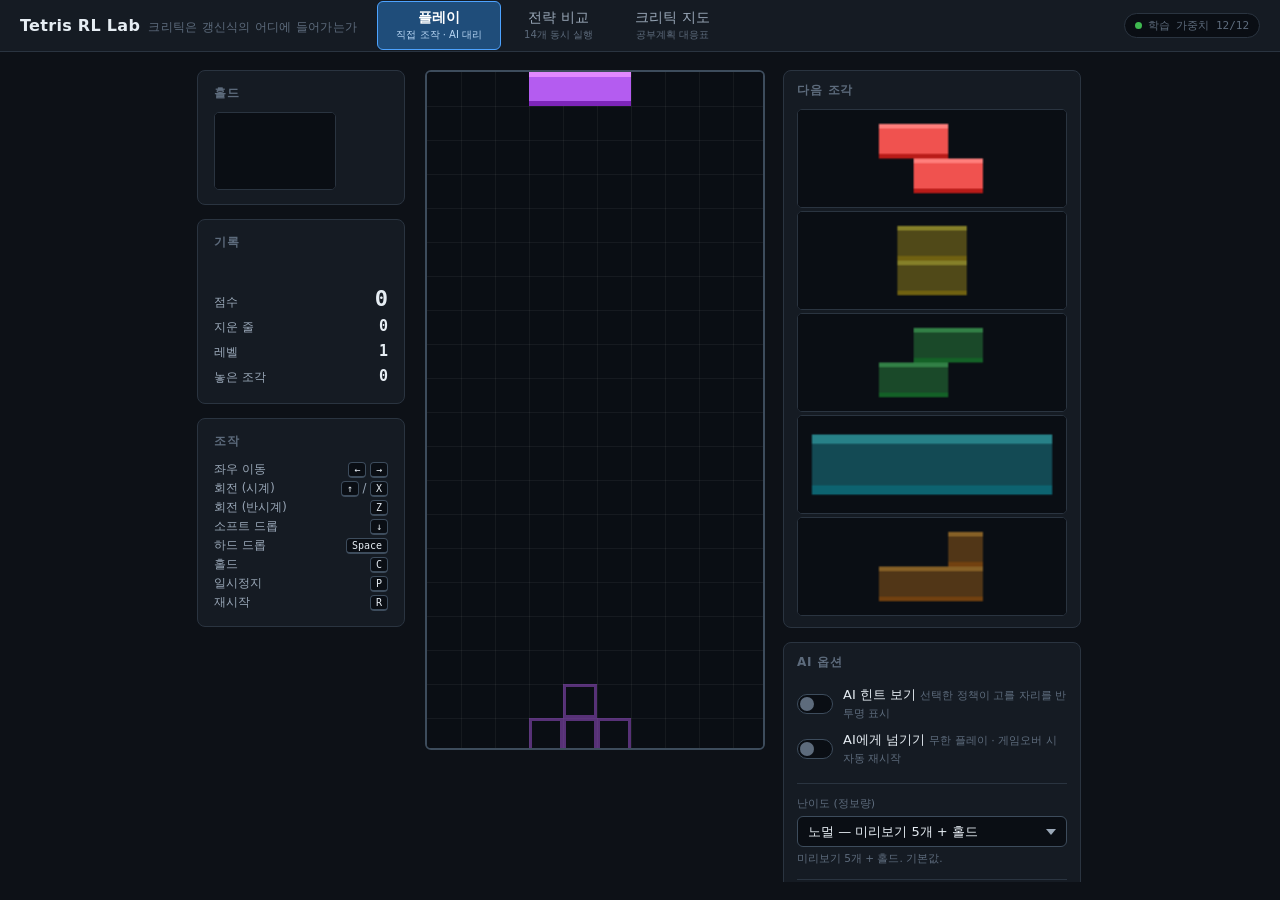
